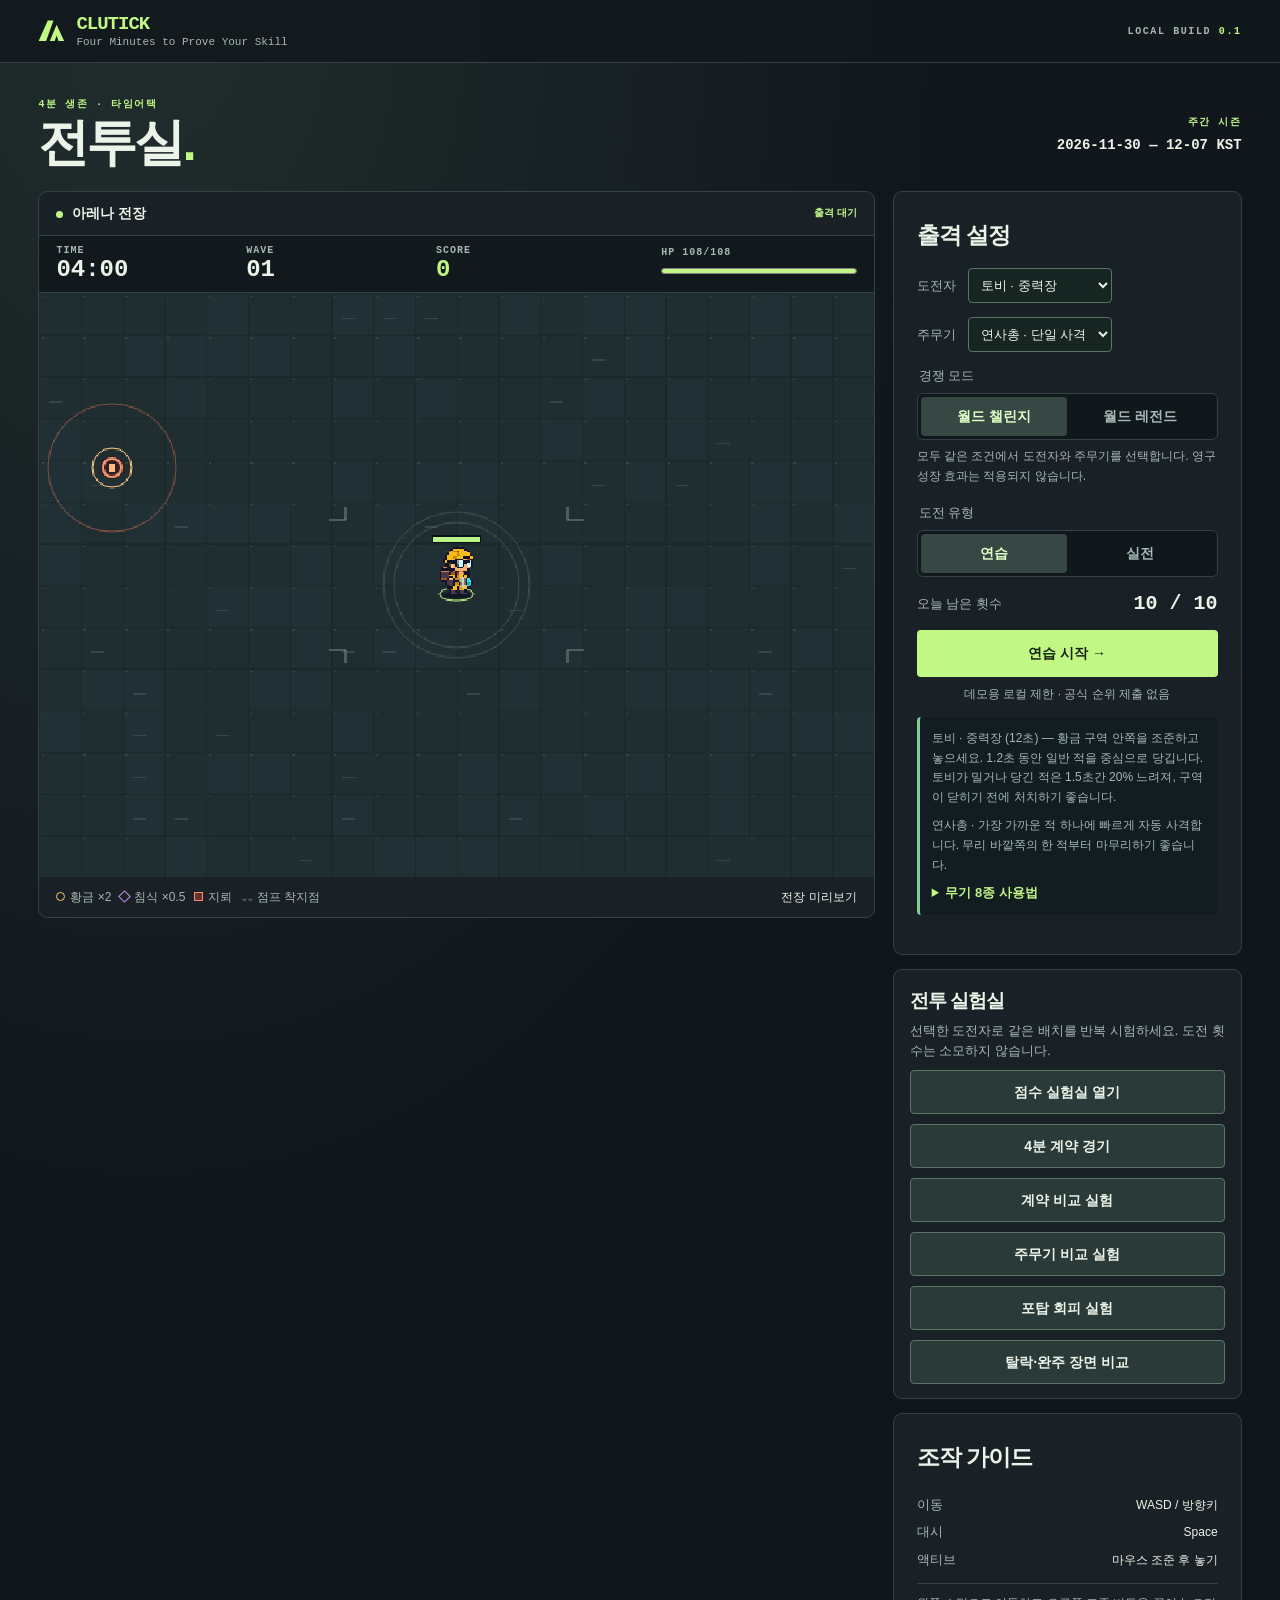
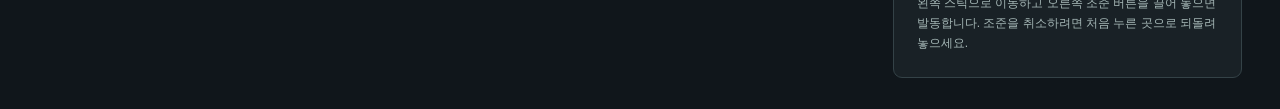
==== review/index.html @ 3dc58ab1 "Publish CLUTICK review build b42396f through TASK-051" ====
<!doctype html>
<html lang="ko">
<head>
  <meta charset="UTF-8"><meta name="viewport" content="width=device-width,initial-scale=1,viewport-fit=cover">
  <meta name="theme-color" content="#10161b"><title>CLUTICK · Four Minutes to Prove Your Skill</title>
  <script type="module">var vi=Object.defineProperty;var ci=(W,b,V)=>b in W?vi(W,b,{enumerable:!0,configurable:!0,writable:!0,value:V}):W[b]=V;var ht=(W,b,V)=>ci(W,typeof b!="symbol"?b+"":b,V);(function(){const b=document.createElement("link").relList;if(b&&b.supports&&b.supports("modulepreload"))return;for(const Q of document.querySelectorAll('link[rel="modulepreload"]'))K(Q);new MutationObserver(Q=>{for(const $ of Q)if($.type==="childList")for(const p of $.addedNodes)p.tagName==="LINK"&&p.rel==="modulepreload"&&K(p)}).observe(document,{childList:!0,subtree:!0});function V(Q){const $={};return Q.integrity&&($.integrity=Q.integrity),Q.referrerPolicy&&($.referrerPolicy=Q.referrerPolicy),Q.crossOrigin==="use-credentials"?$.credentials="include":Q.crossOrigin==="anonymous"?$.credentials="omit":$.credentials="same-origin",$}function K(Q){if(Q.ep)return;Q.ep=!0;const $=V(Q);fetch(Q.href,$)}})();const bt={seconds:240,practice:10,ranked:5,seasonDays:7,upgradeChoices:3},le={attemptScope:"per_mode",utcOffsetHours:9,seasonWeekday:1},Z={hz:30,width:640,height:448,margin:36,gateInset:14,arena:{width:1280,height:896,density:3,speedScale:2,artScale:1.5,normalHp:{chaser:108,shooter:96},hpPerWave:.12,hopCycle:30,hopTravel:18,chargeCycle:54,chargeTravel:18,jumpHeight:11,zoneOpeningMax:12,zoneRestMin:5,zoneRestMax:16,zoneDurationSpread:4},touchAim:{armCancelFraction:.35,returnFraction:.14},contractLab:{frostShootersPerWave:1,midOfferTick:343,arenaOfferSeconds:[45,135],seconds:30,gold:{target:2,reward:180},clear:{target:1,reward:100},firstWave:[{dx:-78,dy:-12},{dx:-80,dy:16}]},player:{hp:108,speed:95,radius:7,hurtGrace:.55},dash:{speed:310,duration:.25,invulnerable:.17,cooldown:5},gun:{damage:16,range:145,interval:.55,beamTime:.1},spear:{damage:16,range:145,interval:.95,halfWidth:4,beamTime:.16,labelAfterBeam:.55},blast:{damage:12,range:145,interval:1.2,radius:42,beamTime:.22},arc:{damage:14,range:145,interval:1,jumpRange:48,maxTargets:3,jumpFraction:.5,beamTime:.25},timedBomb:{damage:32,range:145,radius:32,fuse:1.6,interval:3,beamTime:.3},blade:{orbit:25,radius:4,period:1.2,damage:8},gravityRound:{range:145,radius:80,pull:28,interval:4,trace:.45},shockwave:{radius:88,push:28,interval:4,trace:.35},afterimage:{duration:3,bonusDamage:8},gravity:{range:135,radius:72,pullPerSecond:72,duration:1.2,cooldown:12,slowFraction:.2,slowDuration:1.5,bossResistance:.85},lu:{focusDuration:6,graze:8,distance:96,travel:.2,halfWidth:10,delay:.2,repeatDelay:.2,damage:18,cooldown:12,flash:.13},bram:{threshold:.35,reduction:.15,shield:16,duration:2,cooldown:15,range:112,halfWidth:16,push:42,trace:.3,slowFraction:.35},ria:{range:155,speed:220,boltRadius:4,impactRadius:16,damage:12,cooldown:10,reactionWindow:2,reactionCooldown:3,reactionDamage:10,reactionRadius:36,frostDuration:2,frostSlow:.4,flash:.35,burnTicks:3,burnInterval:.5,burnDamage:3,chainRange:65,chainFraction:.5},lab:{seed:"tobi-lab-01",playerOffsetX:38,bossMineTrial:{bossOffsetX:-68,lineTargetX:-35,sideTarget:{x:15,y:27},openingShotDelay:1.6},erosionTrial:{shooterOffsetX:49},bombTrial:{chaserOffsets:[70,120]},weaknessTrial:{targetDistance:60,openingShotDelay:1},blastTrial:{firstWave:[{dx:-41,dy:-36},{dx:-41,dy:36}],openingShotDelay:.6},creditDemo:{playerOffsetX:175,firstShooterOffsetX:20},weaponLine:[{dx:44,dy:0},{dx:80,dy:0},{dx:116,dy:0},{dx:80,dy:30}],turretDistance:98,turretHp:160,dashCueDistance:58,fanAngleDegrees:22.5,firstWave:[{dx:-46,dy:-12},{dx:-42,dy:16}]},wave:{interval:18,clearDelay:2,minimum:8,warning:2.5,initialCount:4,extraEvery:2,maxPerWave:12,shooterChance:.3},enemies:{chaser:{hp:32,speed:27,radius:8,score:100,xp:1,damage:8},shooter:{hp:24,speed:20,radius:8,score:120,xp:1,damage:7},boss:{hp:480,speed:15,radius:14,score:0,xp:3,damage:13}},shooter:{range:119,interval:3.2,warning:.6,speed:85},boss:{spawn:150,range:125,interval:4,warning:.8,speed:110,confusion:1.2,immunity:4,friendlyDamage:44},shot:{radius:4,lifetime:8},zone:{goldX:184,goldY:174,erosionX:463,erosionY:275,radius:63,warning:3,duration:12,cycle:22},mine:{x:188,y:179,trigger:15,radius:49,fuse:.75,rearm:13,enemyDamage:65,playerDamage:19,contributionWindow:5,lureDistance:55},xp:{initial:3,growth:2},upgrades:{power:5,blastRadius:12,speed:9,gravity:12,echo:4,shield:4,bolt:3,vitality:24},score:{gold:2,erosion:.5,normal:1,bossSource:.5,idleMine:0,weaknessThreshold:.5,weaknessBonus:.25,trapBonus:.2,comboWindow:2,comboStep:.05,comboCap:1.5,cap:3,dodge:15,maxDodges:6,boss:500,finish:250}},rt=W=>Math.round(W*Z.hz),ce=864e5,pe=W=>new Date(W).toISOString().slice(0,10);function ae(W){const b=W+le.utcOffsetHours*ce/24,V=new Date(b).getUTCDay(),K=b-(V-le.seasonWeekday+7)%7*ce;return{day:pe(b),season:pe(K),nextSeason:pe(K+bt.seasonDays*ce)}}function Qe(W,b,V,K,Q=le.attemptScope){const $=Je(V,K,Q);return Math.max(0,bt[K]-(W.day===b?W.used[$]??0:0))}function Je(W,b,V){return(V==="shared"?"shared":W)+"/"+b}function pi(W,b,V,K,Q=le.attemptScope){if(!Qe(W,b,V,K,Q))return null;const $=W.day===b?{...W.used}:{},p=Je(V,K,Q);return $[p]=($[p]??0)+1,{day:b,used:$}}function Te(W,b){const V=rt(Z.blade.period),K=b%V*2*Math.PI/V;return{x:W.x+Math.cos(K)*Z.blade.orbit,y:W.y+Math.sin(K)*Z.blade.orbit}}const St=(W,b)=>Math.hypot(W.x-b.x,W.y-b.y),It=(W,b,V)=>Math.max(b,Math.min(V,W));function Yt(W,b,V=1){const K=Math.hypot(W,b),Q=K>V?V/K:1;return{x:W*Q,y:b*Q}}function ue(W,b,V=Z.gravity.range,K=Z){const Q=Yt(b.x-W.x,b.y-W.y,V);return{x:It(W.x+Q.x,0,K.width),y:It(W.y+Q.y,0,K.height)}}function je(W,b,V,K=Z){return Oe(W,b,V,Z.bram.range,0,K)}function $e(W,b,V,K=Z){return Oe(W,b,V,Z.lu.distance,Z.margin,K).to}function Oe(W,b,V,K,Q,$=Z){const p=b.x-W.x,S=b.y-W.y,t=Math.hypot(p,S),d=t?{x:p/t,y:S/t}:V,c=(r,n,e)=>n===0?1/0:((n>0?e-Q:Q)-r)/n,a=Math.min(K,c(W.x,d.x,$.width),c(W.y,d.y,$.height));return{from:{x:W.x,y:W.y},to:{x:W.x+d.x*a,y:W.y+d.y*a},dir:d}}function ee(W,b,V){const K=V.x-b.x,Q=V.y-b.y,$=K*K+Q*Q,p=$?It(((W.x-b.x)*K+(W.y-b.y)*Q)/$,0,1):0;return Math.hypot(W.x-b.x-p*K,W.y-b.y-p*Q)}function de(W,b){let V=2166136261;for(const K of W+"|"+b)V=Math.imul(V^K.charCodeAt(0),16777619);return()=>{V=V+1831565813|0;let K=Math.imul(V^V>>>15,1|V);return K=K+Math.imul(K^K>>>7,61|K)^K,((K^K>>>14)>>>0)/4294967296}}function be(W,b,V=!0){const K=V?Z.arena:Z,Q=de(W,"wave/"+b),$=Math.min(Z.wave.maxPerWave,Z.wave.initialCount+Math.floor((b-1)/Z.wave.extraEvery));return Array.from({length:$*(V?Z.arena.density:1)},(p,S)=>{const t=Math.floor(Q()*4),d=Q(),c=t<2?Z.gateInset+d*(K.width-2*Z.gateInset):t===2?Z.gateInset:K.width-Z.gateInset,a=t>=2?Z.gateInset+d*(K.height-2*Z.gateInset):t===0?Z.gateInset:K.height-Z.gateInset,r=S===0&&b===1||Q()<Z.wave.shooterChance?"shooter":"chaser";return{x:c,y:a,kind:r}})}const Xe={gold:{x:Z.zone.goldX,y:Z.zone.goldY},erosion:{x:Z.zone.erosionX,y:Z.zone.erosionY}},ne=["gold","erosion"];function Ve(W,b){const V=de(W,"zone/"+b),K=(p,S)=>p+Math.floor(V()*(S-p+1));let Q=rt(K(0,Z.arena.zoneOpeningMax));const $=[];for(;Q<=rt(bt.seconds+Z.contractLab.seconds);){const p=Q+rt(Z.zone.warning),S=p+rt(Z.zone.duration+K(-Z.arena.zoneDurationSpread,Z.arena.zoneDurationSpread));$.push({warning:Q,start:p,end:S}),Q=S+rt(K(Z.arena.zoneRestMin,Z.arena.zoneRestMax))}return $}function ke(W,b){if(b){const $=b.find(p=>p.end>W);return!$||W<$.warning?{phase:"idle",until:($==null?void 0:$.warning)??1/0}:W<$.start?{phase:"warning",until:$.start}:{phase:"active",until:$.end}}const V=mi(W),K=rt(Z.zone.cycle),Q=V==="active"?rt(Z.zone.warning+Z.zone.duration):V==="warning"?rt(Z.zone.warning):K;return{phase:V,until:W-W%K+Q}}function mi(W){const b=W%rt(Z.zone.cycle);return b<rt(Z.zone.warning)?"warning":b<rt(Z.zone.warning+Z.zone.duration)?"active":"idle"}function gi(W,b,V){let K=0;for(let Q=1;Q<=b;Q++)ke(W+Q,V).phase==="active"&&K++;return K}const xi=["power","speed","gravity","vitality"];function yi(W,b,V){const K=de(W,"level/"+b),Q=[...xi];return Array.from({length:V},()=>Q.splice(Math.floor(K()*Q.length),1)[0])}function qe(W,b,V){const K=St(W,b),Q=K?(b.x-W.x)/K:0,$=K?(b.y-W.y)/K:0;let p,S=K;for(const t of V){if(t.hp<=0)continue;const d=t.x-W.x,c=t.y-W.y,a=Z.enemies[t.kind].radius+Z.ria.boltRadius,r=d*Q+c*$,n=d*d+c*c,e=a*a-n+r*r;if(n>a*a&&(r<0||e<0))continue;const s=n<=a*a?0:r-Math.sqrt(e);s<0||s>S||p&&s===S||(S=s,p=t)}return{at:{x:W.x+Q*S,y:W.y+$*S},enemy:p}}class Ti{constructor(){ht(this,"power",Z.ria.damage);ht(this,"lastCast",null);ht(this,"bolt",null);ht(this,"impact",null);ht(this,"resonance",null);ht(this,"chain",null);ht(this,"reactions",0)}cast(b,V){const K=ue(V.player,b,Z.ria.range,V.world);this.lastCast={tick:V.tick,horizontal:Math.sign(K.x-V.player.x)},this.bolt={pos:{x:V.player.x,y:V.player.y},goal:K},V.player.skillReady=V.tick+rt(Z.ria.cooldown)}direct(b,V,K,Q,$=K==="neutral"?"weapon":"bolt",p){if(b.hp<=0)return;const S=b.directAt??(b.directAt={}),t=Q.tick>=(b.reactionReady??0)&&Object.entries(S).some(([d,c])=>d!==K&&Q.tick-c<=rt(Z.ria.reactionWindow));if(S[K]=Q.tick,Q.elementalDamage(b,V,$,K,p),!!t){b.reactionReady=Q.tick+rt(Z.ria.reactionCooldown),this.reactions++,this.resonance={at:{x:b.x,y:b.y},until:Q.tick+rt(Z.ria.flash)};for(const d of Q.enemies)St(d,b)<=Z.ria.reactionRadius&&Q.elementalDamage(d,Z.ria.reactionDamage,"resonance",K)}}step(b){for(const r of b.enemies)!r.burn||r.hp<=0||b.tick<r.burn.next||(b.elementalDamage(r,Z.ria.burnDamage,"burn","fire"),r.burn.next+=rt(Z.ria.burnInterval),--r.burn.remaining===0&&delete r.burn);if(!this.bolt)return;const{pos:V,goal:K}=this.bolt,Q=Z.ria.speed/Z.hz,$=St(V,K)<=Q,p=Yt(K.x-V.x,K.y-V.y,Q),S=$?K:{x:V.x+p.x,y:V.y+p.y},{at:t,enemy:d}=qe(V,S,b.enemies);if(!d&&!$){this.bolt.pos=S;return}this.bolt=null,this.impact={at:t,until:b.tick+rt(Z.ria.flash),chained:!1};let c=d,a=1/0;if(!c)for(const r of b.enemies){const n=St(t,r);r.hp>0&&n<=Z.ria.impactRadius&&n<a&&(c=r,a=n)}if(c&&(this.impact.targetId=c.id,this.direct(c,this.power,b.affinity,b),b.affinity==="frost"&&(c.chillUntil=b.tick+rt(Z.ria.frostDuration)),b.affinity==="fire"&&c.hp>0&&(c.burn={next:b.tick+rt(Z.ria.burnInterval),remaining:Z.ria.burnTicks}),b.affinity==="lightning")){let r,n=1/0;for(const e of b.enemies){const s=St(c,e);e!==c&&e.hp>0&&s<=Z.ria.chainRange&&s<n&&(r=e,n=s)}r&&(this.impact.chained=!0,this.chain={from:{x:c.x,y:c.y},to:{x:r.x,y:r.y},until:b.tick+rt(Z.ria.flash)},b.elementalDamage(r,this.power*Z.ria.chainFraction,"chain","lightning"))}}}function _e(W){if(!W.aim)return[];if(!W.fanShot)return[W.aim];const b=Z.lab.fanAngleDegrees*Math.PI/180,V=Math.cos(b),K=Math.sin(b),{x:Q,y:$}=W.aim;return[W.aim,{x:Q*V-$*K,y:Q*K+$*V},{x:Q*V+$*K,y:$*V-Q*K}]}function Si(W,b){const V=b<W.slowUntil?Z.gravity.slowFraction:0,K=b<(W.chillUntil??0)?Z.ria.frostSlow:0;return 1-Math.max(V,K)}function De(W){return W!=="none"&&W!=="expired"}function Ci(W){const b=W.damage.filter(K=>K.source==="blade"),V=W.events.filter(K=>K.kind==="kill"&&K.source==="blade");return{hits:b.length,damage:b.reduce((K,Q)=>K+Q.amount,0),kills:V.length,points:V.reduce((K,Q)=>K+Q.points,0)}}function ti(W){const b=W.damage.find(Q=>Q.source==="weapon"),V=b?W.damage.filter(Q=>Q.tick===b.tick&&Q.source==="weapon").length:0,K=W.events.filter(Q=>Q.kind==="kill");return{hits:V,weaponKills:K.filter(Q=>Q.source==="weapon").length,mineKills:K.filter(Q=>Q.source==="mine").length,score:W.score}}function ei(W){const b=new Map;for(const K of W.damage)K.source==="weapon"&&b.set(K.tick,(b.get(K.tick)??0)+1);const V=W.events.filter(K=>K.kind==="kill"&&K.source==="weapon");return{attacks:b.size,multiHits:[...b.values()].filter(K=>K>=2).length,kills:V.length,points:V.reduce((K,Q)=>K+Q.points,0)}}function Ei(W){const b={first:{kills:0,points:0},jump:{kills:0,points:0}};for(const V of W){if(V.kind!=="kill"||V.source!=="weapon"||!V.arcStrike)continue;const K=b[V.arcStrike];K.kills++,K.points+=V.points}return b}function Ai(W){const b=W.timedBomb,V=(b==null?void 0:b.number)??0,K=b&&!b.impacts?1:0,Q=V-K,{attacks:$,kills:p,points:S}=V?ei(W):{attacks:0,kills:0,points:0};return{placed:V,exploded:Q,pending:K,hit:$,missed:Q-$,kills:p,points:S}}function Se(W,b){return Math.min(Z.score.cap,W*b)}function Ce(W,b,V){return Math.floor(W*b*V)}function Pi(W){let b=0,V=0,K=0;for(const Q of W)Q.kind!=="kill"||!Q.weakness||(b++,Q.weaknessBonus&&(V++,Q.weaknessPoints!==void 0?K+=Q.weaknessPoints:Q.base!==void 0&&Q.sourceFactor!==void 0&&Q.zone&&Q.combo!==void 0&&(K+=Q.points-Ce(Q.base,Q.sourceFactor,Se(Z.score[Q.zone]+(Q.trapBonus??0),Q.combo)))));return{tagged:b,qualified:V,points:K}}function ii(W){const b={gold:{kills:0,points:0},normal:{kills:0,points:0},erosion:{kills:0,points:0},unknown:{kills:0,points:0}};for(const V of W){if(V.kind!=="kill")continue;const K=b[V.zone??"unknown"];K.kills++,K.points+=V.points}return b}function Be(W){const b={kills:0,points:0},V={kills:0,points:0};for(const K of W){if(K.kind!=="kill"||K.source!=="mine")continue;const $=(K.mineCredit===void 0?(K.trapBonus??0)>0:De(K.mineCredit))?b:V;$.kills++,$.points+=K.points}return{credited:b,uncredited:V,points:b.points+V.points}}class te{constructor(b,V="arena",K="tobi",Q="frost",$="gun",p="none",S="none"){ht(this,"tick",0);ht(this,"phase","playing");ht(this,"contracts",[]);ht(this,"player",{x:Z.width/2,y:Z.height/2,hp:Z.player.hp,maxHp:Z.player.hp,speed:Z.player.speed,power:Z.gun.damage,pullSpeed:Z.gravity.pullPerSecond,xp:0,level:1,facing:{x:0,y:-1},dashDir:{x:0,y:-1},dashUntil:0,invulnerableUntil:0,dashReady:0,skillReady:0,gunReady:0,hurtUntil:0,confusedUntil:0,immuneUntil:0,rootedUntil:0,slowedUntil:0,silencedUntil:0,shield:0,shieldUntil:0});ht(this,"enemies",[]);ht(this,"shots",[]);ht(this,"events",[]);ht(this,"damage",[]);ht(this,"focusUntil",0);ht(this,"precisionDash",-1);ht(this,"afterimageUntil",0);ht(this,"afterimageShots",0);ht(this,"afterimageHits",0);ht(this,"afterimageBonusDamage",0);ht(this,"echoDamage",Z.lu.damage);ht(this,"echo",null);ht(this,"skillEvents",[]);ht(this,"score",0);ht(this,"wave",0);ht(this,"lastSpawn",0);ht(this,"nextWave",0);ht(this,"nextPlan");ht(this,"mine",{x:Z.mine.x,y:Z.mine.y,phase:"armed",at:0,triggeredBy:null});ht(this,"offered",[]);ht(this,"upgradeHistory",[]);ht(this,"beam",null);ht(this,"bladeSweep",null);ht(this,"timedBomb");ht(this,"bladeHits",0);ht(this,"shockwave");ht(this,"gravityRound");ht(this,"pulse",null);ht(this,"shieldCapacity",Z.bram.shield);ht(this,"barrier",null);ht(this,"magic",new Ti);ht(this,"serial",0);ht(this,"lastKill",-1/0);ht(this,"chain",0);ht(this,"dodgeAwards",0);ht(this,"zoneSchedule");ht(this,"lastDodge",-1);if(this.seed=b,this.room=V,this.hero=K,this.affinity=Q,this.weapon=$,this.secondary=p,this.trait=S,this.player.power=Z[$].damage,this.hasArenaLayout&&(this.player.x=this.world.width/2,this.player.y=this.world.height/2,this.mine.x=Z.mine.x*this.world.width/Z.width,this.mine.y=Z.mine.y*this.world.height/Z.height),this.zoneSchedule=this.hasArenaLayout?{gold:Ve(b,"gold"),erosion:Ve(b,"erosion")}:void 0,this.nextPlan=be(b,1,this.hasArenaLayout),!this.hasArenaLayout){this.player.x=this.mine.x+Z.lab.playerOffsetX,this.player.y=this.mine.y,this.player.facing={x:1,y:0},V==="contract"&&(this.phase="contract");const t=V==="blast-lab"?Z.lab.blastTrial.firstWave:this.isContractLab?Z.contractLab.firstWave:Z.lab.firstWave;if(V==="blast-lab"&&(this.player.gunReady=rt(Z.lab.blastTrial.openingShotDelay)),this.nextPlan=t.map(({dx:d,dy:c})=>({x:this.mine.x+d,y:this.mine.y+c,kind:"shooter"})),(this.isVolley||V==="inversion")&&(this.nextPlan=[{x:this.player.x+Z.lab.turretDistance,y:this.player.y,kind:V==="inversion"?"boss":"shooter"}]),V==="line"&&(this.nextPlan=Z.lab.weaponLine.map(({dx:d,dy:c})=>({x:this.player.x+d,y:this.player.y+c,kind:"shooter"}))),V==="weakness"&&(this.player.x=Z.width/2,this.player.y=Z.height/2,this.nextPlan=[{x:this.player.x-Z.lab.weaknessTrial.targetDistance,y:this.player.y,kind:"shooter"}],this.player.gunReady=rt(Z.lab.weaknessTrial.openingShotDelay)),V==="erosion-lab"&&(this.player.x=Z.zone.erosionX,this.player.y=Z.zone.erosionY,this.nextPlan=[{x:this.player.x+Z.lab.erosionTrial.shooterOffsetX,y:this.player.y,kind:"shooter"}]),V==="bomb-lab"&&(this.player.x=Z.width/2,this.player.y=Z.height/2,this.nextPlan=Z.lab.bombTrial.chaserOffsets.map(d=>({x:this.player.x+d,y:this.player.y,kind:"chaser"}))),V==="credit"&&(this.player.x=this.mine.x+Z.lab.creditDemo.playerOffsetX,this.nextPlan=[Z.lab.creditDemo.firstShooterOffsetX,0].map(d=>({x:this.mine.x+d,y:this.mine.y,kind:"shooter"}))),V==="boss-mine"){const d=Z.lab.bossMineTrial;this.nextPlan=[{kind:"boss",x:this.mine.x+d.bossOffsetX,y:this.mine.y},{kind:"shooter",x:this.mine.x+d.lineTargetX,y:this.mine.y},{kind:"shooter",x:this.mine.x+d.sideTarget.x,y:this.mine.y+d.sideTarget.y}],this.player.gunReady=rt(d.openingShotDelay)}}this.spawnWave(),this.singleWaveTrial&&(this.nextWave=1/0,this.nextPlan=[]),this.isVolley&&(V==="fan-volley"&&(this.enemies[0].fanShot=!0),this.enemies[0].maxHp=this.enemies[0].hp=Z.lab.turretHp,this.enemies[0].nextAttack=1),(V==="inversion"||V==="boss-mine")&&(this.enemies[0].nextAttack=1)}get contract(){return this.contracts.at(-1)??null}get firstBlastUpgrade(){const b=this.upgradeHistory[0];if(this.room==="contract-arena"&&this.weapon==="blast"&&(b==null?void 0:b.level)===2)return{card:b.card,tick:b.tick}}get blastRadius(){var b;return Z.blast.radius+(((b=this.firstBlastUpgrade)==null?void 0:b.card)==="blastRadius"?Z.upgrades.blastRadius:0)}get firstBlastLevel(){return this.room==="contract-arena"&&this.weapon==="blast"&&this.player.level===2}get hasArenaLayout(){return this.room==="arena"||this.room==="contract-arena"}get isVolley(){return this.room==="volley"||this.room==="fan-volley"}get waveWarningTicks(){const b=this.nextWave-this.tick;return(this.phase==="playing"||this.phase==="choice"||this.phase==="contract")&&this.nextPlan.length&&this.nextWave<=rt(bt.seconds)&&b>0&&b<=rt(Z.wave.warning)?b:0}get world(){return this.hasArenaLayout?Z.arena:Z}zoneCenter(b){return{x:Xe[b].x*this.world.width/Z.width,y:Xe[b].y*this.world.height/Z.height}}zoneState(b){var V;return ke(this.zoneTick,(V=this.zoneSchedule)==null?void 0:V[b])}zoneAt(b){for(const V of ne)if(this.zoneState(V).phase==="active"&&St(b,this.zoneCenter(V))<=Z.zone.radius)return V;return"normal"}get singleWaveTrial(){return this.room==="weakness"||this.room==="blast-lab"||this.room==="erosion-lab"||this.room==="bomb-lab"||this.room==="boss-mine"}get isContractLab(){return this.room==="contract"||this.room==="timed-contract"||this.room==="contract-arena"}get nextContractTick(){if(this.room==="timed-contract"&&!this.contract)return Z.contractLab.midOfferTick;if(this.room==="contract-arena"){const b=Z.contractLab.arenaOfferSeconds[this.contracts.length];if(b!==void 0)return rt(b)}return null}contractAward(b){return this.events.find(V=>V.kind==="contract"&&V.contractRound===b)}get zoneTick(){return this.tick+(this.hasArenaLayout?0:rt(Z.zone.warning))}get xpNeeded(){return Z.xp.initial+(this.player.level-1)*Z.xp.growth}addEnemy(b,V,K){const Q=this.hasArenaLayout,$=Q&&b!=="boss"?Z.arena.normalHp[b]:Z.enemies[b].hp,p=Math.ceil($*(Q?1+(this.wave-1)*Z.arena.hpPerWave:1)),S=++this.serial;this.enemies.push({x:V.x,y:V.y,id:S,kind:b,hp:p,maxHp:p,...Q&&b==="chaser"?{gait:S%2?"hop":"charge"}:{},...K?{weakness:{element:K,matched:0,total:0}}:{},nextAttack:this.tick+rt(b==="boss"?Z.boss.interval:Z.shooter.interval),aim:null,fireAt:0,slowUntil:0})}spawnWave(){this.wave++;let b=this.room==="contract-arena"?Z.contractLab.frostShootersPerWave:this.room==="weakness"?1:0;for(const V of this.nextPlan){const K=V.kind==="shooter"&&b>0;this.addEnemy(V.kind,V,K?"frost":void 0),K&&b--}this.nextPlan=be(this.seed,this.wave+1,this.hasArenaLayout),this.lastSpawn=this.tick,this.nextWave=this.tick+rt(Z.wave.interval)}award(b,V,K,Q={}){this.events.push({tick:this.tick,kind:b,points:V,x:K.x,y:K.y,...Q}),this.score+=V}damageEnemy(b,V,K,Q,$="neutral",p){var f;if(b.hp<=0)return;const S=Math.min(b.hp,V),t=p?{arcStrike:p}:{};this.damage.push({tick:this.tick,target:b.id,actor:Q,source:K,element:$,amount:S,...t});const d=b.weakness;if(d&&(d.total+=S,Q==="player"&&$===d.element&&(d.matched+=S)),b.hp=Math.max(0,b.hp-V),Q==="player"&&(b.contribution={tick:this.tick,action:K==="weapon"?"weapon":"attack"}),b.hp>0)return;this.player.xp+=Z.enemies[b.kind].xp;const c=this.zoneAt(b);if(b.kind==="boss"){this.award("boss",Z.score.boss,b,{source:K,enemyId:b.id,zone:c,...t});return}const a=b.contribution?this.tick-b.contribution.tick<=rt(Z.mine.contributionWindow)?b.contribution.action:"expired":"none",r=De(a),n=K==="boss"?Z.score.bossSource:K==="mine"&&!r?Z.score.idleMine:1,e=K==="mine"&&r?Z.score.trapBonus:0;n>0&&(this.chain=this.tick-this.lastKill<=rt(Z.score.comboWindow)?this.chain+1:0,this.lastKill=this.tick);const s=Math.min(Z.score.comboCap,1+this.chain*Z.score.comboStep),o=Z.enemies[b.kind].score,i=d&&d.matched>=d.total*Z.score.weaknessThreshold?Z.score.weaknessBonus:0,h=Z.score[c]+e,l=Se(h+i,s),u=Ce(o,n,l);this.award("kill",u,b,{source:K,enemyId:b.id,zone:c,...t,base:o,sourceFactor:n,combo:s,appliedMultiplier:l,trapBonus:e,weaknessDamage:(d==null?void 0:d.matched)??0,...d?{weakness:d.element,totalDamage:d.total,weaknessBonus:i,weaknessPoints:i?u-Ce(o,n,Se(h,s)):0}:{},...K==="mine"?{mineCredit:a}:{},...K==="mine"&&this.mine.triggeredBy?{mineTrigger:this.mine.triggeredBy}:{},...K==="mine"&&(a==="pull"||a==="push")&&((f=b.contribution)!=null&&f.tool)?{mineCreditTool:b.contribution.tool}:{}})}precisionDodge(){this.tick>=this.player.invulnerableUntil||this.precisionDash===this.player.dashReady||(this.precisionDash=this.player.dashReady,this.trait==="afterimage"&&this.weapon==="spear"&&(this.afterimageUntil=this.tick+rt(Z.afterimage.duration)),!(this.hero!=="lu"||this.focusUntil>this.tick)&&(this.focusUntil=this.tick+rt(Z.lu.focusDuration),this.skillEvents.push({tick:this.tick,kind:"focus"})))}castBarrier(b){const V=this.player,K=je(V,b,V.facing,this.world),Q={x:K.dir.x*Z.bram.push,y:K.dir.y*Z.bram.push};let $=0,p="";for(const S of this.enemies)S.hp<=0||S.kind==="boss"||ee(S,K.from,K.to)>Z.bram.halfWidth+Z.enemies[S.kind].radius||this.displaceEnemy(S,Q,"push")&&$++;for(const[S,t]of[["rootedUntil","이동 불가"],["confusedUntil","방향 반전"],["slowedUntil","둔화"]])if(!(V[S]<=this.tick)){V[S]=0,p=t;break}V.shield=this.shieldCapacity,V.shieldUntil=this.tick+rt(Z.bram.duration),V.skillReady=this.tick+rt(Z.bram.cooldown),this.barrier={...K,pushed:$,cleanse:p,until:this.tick+rt(Z.bram.trace)}}hurt(b,V,K,Q=!1){const $=this.player;if(this.tick<$.invulnerableUntil){V==="contact"&&this.precisionDodge(),this.dodgeAwards<Z.score.maxDodges&&this.lastDodge!==$.dashReady&&(this.award("dodge",Z.score.dodge,$),this.lastDodge=$.dashReady,this.dodgeAwards++);return}if(this.tick<$.hurtUntil)return;this.hero==="bram"&&$.hp<=$.maxHp*Z.bram.threshold&&(b*=1-Z.bram.reduction);const p=Math.min($.shield,b);$.shield-=p,b-=p,this.damage.push({tick:this.tick,target:"player",actor:K,source:V,element:"neutral",amount:Math.min($.hp,b),...p?{absorbed:p}:{}}),$.hp=Math.max(0,$.hp-b),$.hurtUntil=this.tick+rt(Z.player.hurtGrace),Q&&this.tick>=$.immuneUntil&&($.confusedUntil=this.tick+rt(Z.boss.confusion),$.immuneUntil=$.confusedUntil+rt(Z.boss.immunity))}startRush(b){const V=this.player,K={x:V.x,y:V.y},Q=$e(V,b,V.facing,this.world),$=St(K,Q);if(!$)return;const p=this.tick+rt(Z.lu.travel)-1,S=p+rt(Z.lu.delay),t=[S];this.focusUntil>this.tick&&(this.focusUntil=0,this.skillEvents.push({tick:this.tick,kind:"spent"}),t.push(S+rt(Z.lu.repeatDelay))),this.echo={from:K,to:Q,start:this.tick,arrival:p,strikes:t,resolved:0},V.skillReady=this.tick+rt(Z.lu.cooldown),V.dashUntil=this.tick,V.invulnerableUntil=this.tick,V.facing={x:(Q.x-K.x)/$,y:(Q.y-K.y)/$}}move(b){var t,d;const V=this.player;if(this.tick<V.rootedUntil)return;if(this.echo&&this.tick<=this.echo.arrival){const{from:c,to:a,start:r,arrival:n}=this.echo,e=(this.tick-r+1)/(n-r+1);V.x=c.x+(a.x-c.x)*e,V.y=c.y+(a.y-c.y)*e;return}const K=this.tick<V.confusedUntil?-1:1,Q=Yt(K*(((t=b.move)==null?void 0:t.x)??0),K*(((d=b.move)==null?void 0:d.y)??0));(Q.x||Q.y)&&(V.facing=Yt(Q.x/Math.hypot(Q.x,Q.y),Q.y/Math.hypot(Q.x,Q.y))),b.dash&&this.tick>=V.dashReady&&(V.dashDir={...V.facing},V.dashUntil=this.tick+rt(Z.dash.duration),V.invulnerableUntil=this.tick+rt(Z.dash.invulnerable),V.dashReady=this.tick+rt(Z.dash.cooldown));const $=this.tick<V.dashUntil,p=$?V.dashDir:Q,S=($?Z.dash.speed:V.speed)*(this.tick<V.slowedUntil?1-Z.bram.slowFraction:1)/Z.hz;V.x=It(V.x+p.x*S,Z.margin,this.world.width-Z.margin),V.y=It(V.y+p.y*S,Z.margin,this.world.height-Z.margin)}displaceEnemy(b,V,K,Q){const $=Z.enemies[b.kind].radius,p=It(b.x+V.x,$,this.world.width-$),S=It(b.y+V.y,$,this.world.height-$);return p===b.x&&S===b.y?!1:(b.x=p,b.y=S,b.contribution={tick:this.tick,action:K,...Q?{tool:Q}:{}},this.hero==="tobi"&&b.kind!=="boss"&&(b.slowUntil=this.tick+rt(Z.gravity.slowDuration)),!0)}fireShockwave(){var d,c;if(this.shockwave&&this.tick<this.shockwave.ready)return;const{radius:b,push:V,interval:K,trace:Q}=Z.shockwave,$=this.enemies.filter(a=>a.hp>0&&a.kind!=="boss"&&St(a,this.player)<=b);if(!$.length)return;const p={x:this.player.x,y:this.player.y},S=[];for(const a of $){const r={x:a.x,y:a.y},n=St(a,p),e=n?{x:(a.x-p.x)/n,y:(a.y-p.y)/n}:this.player.facing;this.displaceEnemy(a,{x:e.x*V,y:e.y*V},"push","shockwave")&&S.push({from:r,to:{x:a.x,y:a.y}})}const t=S.filter(({from:a,to:r})=>this.zoneAt(a)==="erosion"&&this.zoneAt(r)!=="erosion");this.shockwave={center:p,paths:S,ready:this.tick+rt(K),until:this.tick+rt(Q),pushes:(((d=this.shockwave)==null?void 0:d.pushes)??0)+S.length,erosionExits:(((c=this.shockwave)==null?void 0:c.erosionExits)??0)+t.length}}pullEnemy(b,V,K,Q){const $=b.kind==="boss"?Z.gravity.bossResistance:0,p=Yt(V.x-b.x,V.y-b.y,K*(1-$));return this.displaceEnemy(b,p,"pull",Q)}nearestEnemy(b,V=this.player,K){let Q,$=b;for(const p of this.enemies){if(p.hp<=0||K!=null&&K.has(p.id))continue;const S=St(p,V);S<=b&&(!Q||S<$||S===$&&p.id<Q.id)&&($=S,Q=p)}return Q}fireGravityRound(){var $,p;if(this.gravityRound&&this.tick<this.gravityRound.ready)return;const b=Z.gravityRound,V=this.nearestEnemy(b.range);if(!V)return;const K={x:V.x,y:V.y},Q=[];for(const S of this.enemies){if(S.hp<=0||St(S,K)>b.radius)continue;const t={x:S.x,y:S.y};this.pullEnemy(S,K,b.pull,"gravityRound")&&Q.push({from:t,to:{x:S.x,y:S.y}})}this.gravityRound={center:K,paths:Q,until:this.tick+rt(b.trace),ready:this.tick+rt(b.interval),shots:((($=this.gravityRound)==null?void 0:$.shots)??0)+1,pulls:(((p=this.gravityRound)==null?void 0:p.pulls)??0)+Q.length}}fireArc(b){const V=Z.arc,K=new Set,Q=[];let $=b;for(;$&&Q.length<V.maxTargets;){const t=Q.length===0;K.add($.id),Q.push({x:$.x,y:$.y,id:$.id});const d=this.player.power*(t?1:V.jumpFraction);t&&this.hero==="ria"?this.magic.direct($,d,"lightning",this,"weapon","first"):this.damageEnemy($,d,"weapon","player","lightning",t?"first":"jump"),$=this.nearestEnemy(V.jumpRange,$,K)}const{x:p,y:S}=this.player;this.beam={from:{x:p,y:S},to:{x:b.x,y:b.y},until:this.tick+rt(V.beamTime),hits:Q.length,arc:Q}}detonateTimedBomb(){const b=this.timedBomb;if(!(!b||b.impacts||this.tick<b.at)){b.impacts=[];for(const V of this.enemies)V.hp<=0||St(V,b.center)>Z.timedBomb.radius||(b.impacts.push({x:V.x,y:V.y}),this.hero==="ria"?this.magic.direct(V,b.power,"neutral",this,"weapon"):this.damageEnemy(V,b.power,"weapon","player"))}}attack(b){var p;const V=this.player;if(this.hero==="tobi"&&b&&this.tick>=V.skillReady&&(V.skillReady=this.tick+rt(Z.gravity.cooldown),this.pulse={at:b,until:this.tick+rt(Z.gravity.duration)}),this.pulse&&this.tick<this.pulse.until){const S=this.pulse.at;for(const t of this.enemies)St(t,S)>Z.gravity.radius||this.pullEnemy(t,S,V.pullSpeed/Z.hz)}const K=this.echo;if(K&&this.tick===K.strikes[K.resolved]){let S=0;for(const t of this.enemies)t.hp<=0||ee(t,K.from,K.to)>Z.lu.halfWidth+Z.enemies[t.kind].radius||(this.damageEnemy(t,this.echoDamage,"echo","player"),S++);K.resolved++,this.skillEvents.push({tick:this.tick,kind:"strike",hits:S})}if(this.tick<V.gunReady||this.timedBomb&&!this.timedBomb.impacts)return;const Q=Z[this.weapon],$=this.nearestEnemy(Q.range);if($){if(V.gunReady=this.tick+rt(Q.interval),this.weapon==="timedBomb"){const n=(((p=this.timedBomb)==null?void 0:p.number)??0)+1;this.timedBomb={number:n,center:{x:$.x,y:$.y},at:this.tick+rt(Z.timedBomb.fuse),power:V.power};return}if(this.weapon==="arc"){this.fireArc($);return}const S=this.tick<this.afterimageUntil,t=V.power+(S?Z.afterimage.bonusDamage:0);S&&(this.afterimageUntil=0,this.afterimageShots++);const d=this.weapon==="spear"?Oe(V,$,V.facing,Q.range,0,this.world).to:{x:$.x,y:$.y},c=this.weapon==="blast"?{radius:this.blastRadius,impacts:[]}:void 0;let a=[$];c&&a.push(...this.enemies.filter(n=>n!==$&&n.hp>0&&St(n,d)<=c.radius+Z.enemies[n.kind].radius)),this.weapon==="spear"&&(a=this.enemies.filter(n=>n.hp>0&&ee(n,V,d)<=Z.spear.halfWidth+Z.enemies[n.kind].radius));let r=0;for(const n of a)n.hp<=0||(c&&c.impacts.push({x:n.x,y:n.y}),S&&(this.afterimageHits++,this.afterimageBonusDamage+=Math.min(n.hp,t)-Math.min(n.hp,V.power)),this.hero==="ria"?this.magic.direct(n,t,"neutral",this):this.damageEnemy(n,t,"weapon","player"),r++);this.beam={from:{x:V.x,y:V.y},to:d,until:this.tick+rt(Q.beamTime),hits:r,...S?{empowered:!0}:{},...c?{blast:c}:{}}}}elementalDamage(b,V,K,Q,$){this.damageEnemy(b,V,K,"player",Q,$)}rotateBlade(b){const V=Te(b,this.tick-1),K=Te(this.player,this.tick);this.bladeSweep={from:V,to:K};for(const Q of this.enemies)Q.hp<=0||this.tick<(Q.bladeReady??0)||ee(Q,V,K)>Z.blade.radius+Z.enemies[Q.kind].radius||(Q.bladeReady=this.tick+rt(Z.blade.period),this.bladeHits++,this.hero==="ria"?this.magic.direct(Q,Z.blade.damage,"neutral",this,"blade"):this.damageEnemy(Q,Z.blade.damage,"blade","player"))}chargeWarning(b){const{chargeCycle:V,chargeTravel:K}=Z.arena;if(b.gait!=="charge"||!b.stride||this.tick>=b.stride.start+V-K)return null;const Q=b.stride.start+V,$=[{x:b.x,y:b.y}];for(let p=Q-K;p<Q;p++)$.push(this.nextEnemyPosition(b,$[$.length-1],p));return $}hopLanding(b){if(b.gait!=="hop"||!b.stride||this.phase==="dead"||this.phase==="finished")return null;const V=b.stride.start+Z.arena.hopCycle;if(this.tick>=V-1)return null;let K={x:b.x,y:b.y};for(let Q=Math.max(this.tick+1,V-Z.arena.hopTravel);Q<V;Q++)K=this.nextEnemyPosition(b,K,Q);return K}nextEnemyPosition(b,V,K){const Q=Z.enemies[b.kind];let $=Q.speed*Si(b,K)*(this.hasArenaLayout?Z.arena.speedScale:1),p;if(b.gait&&b.stride){const S=b.gait==="hop"?Z.arena.hopCycle:Z.arena.chargeCycle,t=b.gait==="hop"?Z.arena.hopTravel:Z.arena.chargeTravel;$=K-b.stride.start<S-t?0:$*S/t,p={x:b.stride.dir.x*$/Z.hz,y:b.stride.dir.y*$/Z.hz}}else p=Yt(this.player.x-V.x,this.player.y-V.y,$/Z.hz);return{x:It(V.x+p.x,Q.radius,this.world.width-Q.radius),y:It(V.y+p.y,Q.radius,this.world.height-Q.radius)}}updateEnemy(b){var S;const V=this.player,K=Z.enemies[b.kind],Q=b.kind!=="chaser",$=b.kind==="boss"?Z.boss:Z.shooter;if(!b.aim&&(!Q||St(b,V)>$.range)){if(b.gait){const d=b.gait==="hop"?Z.arena.hopCycle:Z.arena.chargeCycle,c=(this.tick+b.id*7)%d,a=this.tick-c;((S=b.stride)==null?void 0:S.start)!==a&&(b.stride={start:a,dir:Yt(V.x-b.x,V.y-b.y)})}const t=this.nextEnemyPosition(b,b,this.tick);b.x=t.x,b.y=t.y}const p=St(b,V);if(p<=Z.player.radius+K.radius&&this.hurt(K.damage,"contact",b.id),!!Q&&(!b.aim&&this.tick>=b.nextAttack&&p<=$.range+K.radius&&(b.aim=p?{x:(V.x-b.x)/p,y:(V.y-b.y)/p}:{x:1,y:0},b.fireAt=this.tick+rt($.warning)),b.aim&&this.tick>=b.fireAt)){for(const t of _e(b))this.shots.push({x:b.x,y:b.y,velocity:{x:t.x*$.speed,y:t.y*$.speed},owner:b.kind==="boss"?"boss":"shooter",ownerId:b.id,expires:this.tick+rt(Z.shot.lifetime),hitIds:[]});b.aim=null,b.nextAttack=this.tick+rt($.interval)}}armMine(b){this.mine.phase==="armed"&&(this.mine.phase="fuse",this.mine.triggeredBy=b,this.mine.at=this.tick+rt(Z.mine.fuse))}updateShots(b){this.shots=this.shots.filter(V=>{const K={x:V.x-b.x,y:V.y-b.y};V.x+=V.velocity.x/Z.hz,V.y+=V.velocity.y/Z.hz;const Q={x:V.x-this.player.x,y:V.y-this.player.y},$=ee({x:0,y:0},K,Q),p=Z.shot.radius+Z.player.radius;if(this.tick<this.player.invulnerableUntil&&$<=p+Z.lu.graze&&this.precisionDodge(),V.owner==="boss"){St(V,this.mine)<=Z.mine.trigger&&this.armMine("boss");for(const S of this.enemies)S.kind==="boss"||S.hp<=0||V.hitIds.includes(S.id)||St(V,S)<=Z.shot.radius+Z.enemies[S.kind].radius&&(V.hitIds.push(S.id),this.damageEnemy(S,Z.boss.friendlyDamage,"boss",V.ownerId))}return $<=p?(this.hurt(Z.enemies[V.owner].damage,V.owner,V.ownerId,V.owner==="boss"),!1):this.tick<V.expires&&V.x>=0&&V.y>=0&&V.x<=this.world.width&&V.y<=this.world.height})}updateMine(){const b=this.mine;if(b.phase==="spent"){this.tick>=b.at&&St(this.player,b)>Z.mine.radius&&(b.phase="armed",b.triggeredBy=null);return}if(b.phase==="armed"){const V=this.enemies.filter(K=>K.hp>0&&St(K,b)<=Z.mine.trigger);if(St(this.player,b)<=Z.mine.trigger||V.length){for(const K of V)St(this.player,K)<=Z.mine.lureDistance&&(K.contribution={tick:this.tick,action:"lure"});this.armMine("proximity")}}if(b.phase==="fuse"&&this.tick>=b.at){St(this.player,b)<=Z.mine.radius&&this.hurt(Z.mine.playerDamage,"mine","arena");for(const V of this.enemies)St(V,b)<=Z.mine.radius&&this.damageEnemy(V,Z.mine.enemyDamage,"mine","arena");b.phase="spent",b.at=this.tick+rt(Z.mine.rearm)}}checkChoices(){var b;if(this.player.xp<this.xpNeeded){const V=this.nextContractTick;V!==null&&this.tick>=V&&((b=this.contract)==null?void 0:b.state)!=="active"&&(this.phase="contract");return}if(this.player.xp-=this.xpNeeded,this.player.level++,this.offered=yi(this.seed,this.player.level,bt.upgradeChoices).map(V=>V==="gravity"?{tobi:"gravity",lu:"echo",bram:"shield",ria:"bolt"}[this.hero]:V),this.firstBlastLevel){const V=this.offered.find(K=>K!=="power");this.offered=[V,"power","blastRadius"]}this.phase="choice"}step(b={}){var t,d,c;if(this.phase==="contract"){(b.contract==="gold"||b.contract==="clear")&&(this.contracts.push({kind:b.contract,progress:0,deadline:this.tick+rt(Z.contractLab.seconds),state:"active"}),this.phase="playing");return}if(this.phase==="choice"){if(!b.choice||!this.offered.includes(b.choice))return;this.upgradeHistory.push({level:this.player.level,card:b.choice,tick:this.tick});const a=this.player;switch(b.choice){case"power":a.power+=Z.upgrades.power;break;case"speed":a.speed+=Z.upgrades.speed;break;case"gravity":a.pullSpeed+=Z.upgrades.gravity;break;case"echo":this.echoDamage+=Z.upgrades.echo;break;case"shield":this.shieldCapacity+=Z.upgrades.shield;break;case"bolt":this.magic.power+=Z.upgrades.bolt;break;case"vitality":a.maxHp+=Z.upgrades.vitality,a.hp+=Z.upgrades.vitality;break}this.offered=[],this.phase="playing",this.checkChoices();return}if(this.phase!=="playing"||(this.room==="lab"||this.room==="weakness"||this.room==="blast-lab")&&!this.tick&&!b.skill&&!b.dash&&!((t=b.move)!=null&&t.x)&&!((d=b.move)!=null&&d.y))return;this.tick++;const V=this.events.length;this.player.shieldUntil<=this.tick&&(this.player.shield=0);const K=this.tick>=this.player.skillReady&&this.tick>=this.player.silencedUntil?b.skill:void 0,Q=this.hero==="tobi"&&K?ue(this.player,K,Z.gravity.range,this.world):void 0;this.focusUntil&&this.tick>=this.focusUntil&&(this.focusUntil=0,this.skillEvents.push({tick:this.tick,kind:"expired"})),this.tick===rt(Z.boss.spawn)&&!this.singleWaveTrial&&this.addEnemy("boss",{x:this.world.width/2,y:Z.gateInset});const $={x:this.player.x,y:this.player.y};K&&(this.hero==="lu"&&this.startRush(K),this.hero==="bram"&&this.castBarrier(K),this.hero==="ria"&&this.magic.cast(K,this)),this.move(b),this.secondary==="gravityRound"&&this.fireGravityRound(),this.secondary==="shockwave"&&this.fireShockwave(),this.attack(Q),this.secondary==="blade"&&this.rotateBlade($),this.hero==="ria"&&this.magic.step(this);for(const a of this.enemies)a.hp>0&&this.updateEnemy(a);if(this.timedBomb&&this.detonateTimedBomb(),this.updateShots($),this.updateMine(),this.enemies=this.enemies.filter(a=>a.hp>0),this.room==="bomb-lab"&&((c=this.timedBomb)!=null&&c.impacts)){this.phase="observed";return}if(this.room==="credit"&&this.mine.phase==="spent"){this.phase="observed";return}if(this.room==="line"&&this.beam){this.phase="observed";return}const p=!this.enemies.some(a=>a.kind!=="boss");if(this.singleWaveTrial&&p&&!(this.room==="bomb-lab"&&this.timedBomb)){this.phase="observed";return}p&&(this.nextWave=Math.min(this.nextWave,Math.max(this.lastSpawn+rt(Z.wave.minimum),this.tick+rt(Z.wave.clearDelay))));const S=this.contract;if((S==null?void 0:S.state)==="active"){const a=Z.contractLab[S.kind];if(S.kind==="clear")p&&this.events.slice(V).some(r=>r.kind==="kill")&&S.progress++;else for(const r of this.events.slice(V))r.kind==="kill"&&r.zone==="gold"&&r.points>0&&S.progress++;S.progress>=a.target?(S.progress=a.target,S.state="won",this.award("contract",a.reward,this.player,{contract:S.kind,contractRound:this.contracts.length})):(this.tick>=S.deadline||this.player.hp<=0)&&(S.state="failed")}if(this.player.hp<=0){this.phase="dead";return}if(this.tick>=rt(bt.seconds)){this.phase="finished",this.award("finish",Z.score.finish,this.player);return}this.tick>=this.nextWave&&this.spawnWave(),this.checkChoices()}}const Rt={x:0,y:0,width:Z.width,height:Z.height};function Mi(W,b,V,K){Rt.width=V,Rt.height=K,Rt.x=V>b.width?Math.round((b.width-V)/2):Math.round(It(W.x-V/2,0,Math.max(0,b.width-V))),Rt.y=K>b.height?Math.round((b.height-K)/2):Math.round(It(W.y-K/2,0,Math.max(0,b.height-K)))}function Ri(W,b){return{x:Rt.x+W*Rt.width,y:Rt.y+b*Rt.height}}function Fi(W,b,V=()=>Z.gravity.range){const K=document.querySelector("#canvas"),Q=document.querySelector("#stick"),$=document.querySelector("#skill"),p=new Set,S=["KeyW","KeyA","KeyS","KeyD","ArrowUp","ArrowDown","ArrowLeft","ArrowRight","Space","Escape"];let t=null,d=null,c={x:0,y:0},a=null,r=null,n={x:0,y:0},e,s=!1,o=!1,i=!1;const h=()=>a&&!i?{x:W().x+a.x,y:W().y+a.y}:r&&Ri(r.x,r.y),l=()=>{d=null,a=null,r=null,o=!1,i=!1};function u(){t=null,c={x:0,y:0},Q.querySelector("i").style.transform=""}function f(){u(),l(),p.clear(),e=void 0,s=!1}const v=window.matchMedia("(orientation: portrait)");let m=v.matches;function x(){m!==v.matches&&(m=v.matches,u(),l(),e=void 0)}v.addEventListener("change",x),window.addEventListener("pointerdown",x,!0),window.addEventListener("pointerup",x,!0),window.addEventListener("blur",f),document.addEventListener("visibilitychange",f),document.addEventListener("keydown",A=>{!b()||!S.includes(A.code)||(A.preventDefault(),A.code==="Space"&&!A.repeat&&(s=!0),A.code==="Escape"&&l(),p.add(A.code))}),document.addEventListener("keyup",A=>p.delete(A.code));function g(A){const E=K.getBoundingClientRect();return{x:(A.clientX-E.left)/E.width,y:(A.clientY-E.top)/E.height}}K.onpointerdown=A=>{!b()||A.pointerType==="touch"||A.button!==0||d!==null||(K.setPointerCapture(A.pointerId),d=A.pointerId,r=g(A))};function y(A){const E=K.getBoundingClientRect();return A.clientX>=E.left&&A.clientX<E.right&&A.clientY>=E.top&&A.clientY<E.bottom}K.onpointermove=A=>{d===A.pointerId&&(y(A)?r=g(A):l())},K.onpointerup=A=>{d===A.pointerId&&(b()&&y(A)&&(r=g(A),e=h()??void 0),l())};function T(A){if(A.pointerId!==t)return;const E=Q.getBoundingClientRect(),R=E.width/2,F=R/2;c=Yt((A.clientX-E.left-R)/F,(A.clientY-E.top-E.height/2)/F),Q.querySelector("i").style.transform="translate("+c.x*R/2+"px,"+c.y*R/2+"px)"}Q.onpointerdown=A=>{!b()||t!==null||(Q.setPointerCapture(A.pointerId),t=A.pointerId,T(A))},Q.onpointermove=T,Q.onpointerup=Q.onpointercancel=Q.onlostpointercapture=A=>{A.pointerId===t&&u()},Q.onpointerleave=A=>{A.pointerId===t&&!Q.hasPointerCapture(A.pointerId)&&u()};function C(A){const E=A.clientX-n.x,R=A.clientY-n.y,F=Math.hypot(E,R),B=E===0?1/0:(E>0?window.innerWidth-n.x-1:n.x)*F/Math.abs(E),G=R===0?1/0:(R>0?window.innerHeight-n.y-1:n.y)*F/Math.abs(R),U=Math.max(1,Math.min($.getBoundingClientRect().width,B,G));F>=U*Z.touchAim.armCancelFraction&&(o=!0),i=o&&F<=U*Z.touchAim.returnFraction;const N=V();a=Yt(E*N/U,R*N/U,N)}$.onpointerdown=A=>{!b()||d!==null||($.setPointerCapture(A.pointerId),d=A.pointerId,n={x:A.clientX,y:A.clientY},C(A))};function P(A){return A.clientX>=0&&A.clientY>=0&&A.clientX<window.innerWidth&&A.clientY<window.innerHeight}$.onpointermove=A=>{A.pointerId===d&&(P(A)?C(A):l())},$.onpointerup=A=>{d===A.pointerId&&(C(A),b()&&P(A)&&(e=h()??void 0),l())};for(const A of[K,$])A.onpointercancel=A.onlostpointercapture=E=>{d===E.pointerId&&l()},A.onpointerleave=E=>{d===E.pointerId&&!A.hasPointerCapture(E.pointerId)&&l()};document.querySelector("#dash").onpointerdown=()=>{b()&&(s=!0)};const M=(A,E)=>Number(p.has(A)||p.has(E));return{aim:h,reset:f,cancelling:()=>i,take(){x();const A={move:{x:c.x+M("KeyD","ArrowRight")-M("KeyA","ArrowLeft"),y:c.y+M("KeyS","ArrowDown")-M("KeyW","ArrowUp")},dash:s,skill:e};return e=void 0,s=!1,A}}}function Li(W,b){const V=W.player,K=(Q,$)=>Q+" "+Number($.toFixed(2))+" → "+Number(($+Z.upgrades[b]).toFixed(2));switch(b){case"power":return K(W.weapon==="blast"?"폭발 피해":"주무기 피해",V.power);case"speed":return K("초당 이동 거리",V.speed);case"gravity":return K("초당 당김 거리",V.pullSpeed);case"echo":return K("베기 1회 피해",W.echoDamage);case"shield":return K("발동 시 보호막",W.shieldCapacity);case"bolt":return K("속성탄 피해",W.magic.power);case"blastRadius":return K("폭발 반경",W.blastRadius);case"vitality":return K("현재 체력",V.hp)+`
`+K("최대 체력",V.maxHp)}}function si(W){const b=W.mine;if(b.phase==="armed")return"접근 시 기폭";const V=Math.max(0,(b.at-W.tick)/Z.hz);return b.phase==="fuse"?"폭발까지 "+(Math.ceil(V*10)/10).toFixed(1)+"초":W.phase==="observed"||W.phase==="dead"||W.phase==="finished"?"사용 완료":V?"재무장 "+Math.ceil(V)+"초":"원 밖으로 이동"}function wi(W){return W&&W.__esModule&&Object.prototype.hasOwnProperty.call(W,"default")?W.default:W}var he={exports:{}},Oi=he.exports,Ye;function Di(){return Ye||(Ye=1,(function(W,b){(function(K,Q){W.exports=Q()})(Oi,()=>(()=>{var V={50792:(p=>{var S=Object.prototype.hasOwnProperty,t="~";function d(){}Object.create&&(d.prototype=Object.create(null),new d().__proto__||(t=!1));function c(e,s,o){this.fn=e,this.context=s,this.once=o||!1}function a(e,s,o,i,h){if(typeof o!="function")throw new TypeError("The listener must be a function");var l=new c(o,i||e,h),u=t?t+s:s;return e._events[u]?e._events[u].fn?e._events[u]=[e._events[u],l]:e._events[u].push(l):(e._events[u]=l,e._eventsCount++),e}function r(e,s){--e._eventsCount===0?e._events=new d:delete e._events[s]}function n(){this._events=new d,this._eventsCount=0}n.prototype.eventNames=function(){var s=[],o,i;if(this._eventsCount===0)return s;for(i in o=this._events)S.call(o,i)&&s.push(t?i.slice(1):i);return Object.getOwnPropertySymbols?s.concat(Object.getOwnPropertySymbols(o)):s},n.prototype.listeners=function(s){var o=t?t+s:s,i=this._events[o];if(!i)return[];if(i.fn)return[i.fn];for(var h=0,l=i.length,u=new Array(l);h<l;h++)u[h]=i[h].fn;return u},n.prototype.listenerCount=function(s){var o=t?t+s:s,i=this._events[o];return i?i.fn?1:i.length:0},n.prototype.emit=function(s,o,i,h,l,u){var f=t?t+s:s;if(!this._events[f])return!1;var v=this._events[f],m=arguments.length,x,g;if(v.fn){switch(v.once&&this.removeListener(s,v.fn,void 0,!0),m){case 1:return v.fn.call(v.context),!0;case 2:return v.fn.call(v.context,o),!0;case 3:return v.fn.call(v.context,o,i),!0;case 4:return v.fn.call(v.context,o,i,h),!0;case 5:return v.fn.call(v.context,o,i,h,l),!0;case 6:return v.fn.call(v.context,o,i,h,l,u),!0}for(g=1,x=new Array(m-1);g<m;g++)x[g-1]=arguments[g];v.fn.apply(v.context,x)}else{var y=v.length,T;for(g=0;g<y;g++)switch(v[g].once&&this.removeListener(s,v[g].fn,void 0,!0),m){case 1:v[g].fn.call(v[g].context);break;case 2:v[g].fn.call(v[g].context,o);break;case 3:v[g].fn.call(v[g].context,o,i);break;case 4:v[g].fn.call(v[g].context,o,i,h);break;default:if(!x)for(T=1,x=new Array(m-1);T<m;T++)x[T-1]=arguments[T];v[g].fn.apply(v[g].context,x)}}return!0},n.prototype.on=function(s,o,i){return a(this,s,o,i,!1)},n.prototype.once=function(s,o,i){return a(this,s,o,i,!0)},n.prototype.removeListener=function(s,o,i,h){var l=t?t+s:s;if(!this._events[l])return this;if(!o)return r(this,l),this;var u=this._events[l];if(u.fn)u.fn===o&&(!h||u.once)&&(!i||u.context===i)&&r(this,l);else{for(var f=0,v=[],m=u.length;f<m;f++)(u[f].fn!==o||h&&!u[f].once||i&&u[f].context!==i)&&v.push(u[f]);v.length?this._events[l]=v.length===1?v[0]:v:r(this,l)}return this},n.prototype.removeAllListeners=function(s){var o;return s?(o=t?t+s:s,this._events[o]&&r(this,o)):(this._events=new d,this._eventsCount=0),this},n.prototype.off=n.prototype.removeListener,n.prototype.addListener=n.prototype.on,n.prefixed=t,n.EventEmitter=n,p.exports=n}),11517:((p,S,t)=>{/**
 * @author       samme
 * @copyright    2013-2025 Phaser Studio Inc.
 * @license      {@link https://opensource.org/licenses/MIT|MIT License}
 */var d=t(38829),c=function(a,r,n,e){for(var s=a[0],o=1;o<a.length;o++){var i=a[o];d(i,s,r,n,e),s=i}return a};p.exports=c}),80318:((p,S,t)=>{/**
 * @author       Richard Davey <rich@phaser.io>
 * @copyright    2013-2025 Phaser Studio Inc.
 * @license      {@link https://opensource.org/licenses/MIT|MIT License}
 */var d=t(66979),c=function(a,r,n,e,s){return d(a,"angle",r,n,e,s)};p.exports=c}),60757:(p=>{/**
 * @author       Richard Davey <rich@phaser.io>
 * @copyright    2013-2025 Phaser Studio Inc.
 * @license      {@link https://opensource.org/licenses/MIT|MIT License}
 */var S=function(t,d,c){for(var a=0;a<t.length;a++){var r=t[a];d.call(c,r)}return t};p.exports=S}),69927:(p=>{/**
 * @author       Richard Davey <rich@phaser.io>
 * @copyright    2013-2025 Phaser Studio Inc.
 * @license      {@link https://opensource.org/licenses/MIT|MIT License}
 */var S=function(t,d,c){c===void 0&&(c=0);for(var a=c;a<t.length;a++){var r=t[a],n=!0;for(var e in d)r[e]!==d[e]&&(n=!1);if(n)return r}return null};p.exports=S}),32265:(p=>{/**
 * @author       Richard Davey <rich@phaser.io>
 * @copyright    2013-2025 Phaser Studio Inc.
 * @license      {@link https://opensource.org/licenses/MIT|MIT License}
 */var S=function(t,d,c){c===void 0&&(c=0);for(var a=t.length-1;a>=c;a--){var r=t[a],n=!0;for(var e in d)r[e]!==d[e]&&(n=!1);if(n)return r}return null};p.exports=S}),94420:((p,S,t)=>{/**
 * @author       Richard Davey <rich@phaser.io>
 * @copyright    2013-2025 Phaser Studio Inc.
 * @license      {@link https://opensource.org/licenses/MIT|MIT License}
 */var d=t(11879),c=t(60461),a=t(95540),r=t(29747),n=t(41481),e=new n({sys:{queueDepthSort:r,events:{once:r}}},0,0,1,1).setOrigin(0,0),s=function(o,i){i===void 0&&(i={});var h=i.hasOwnProperty("width"),l=i.hasOwnProperty("height"),u=a(i,"width",-1),f=a(i,"height",-1),v=a(i,"cellWidth",1),m=a(i,"cellHeight",v),x=a(i,"position",c.TOP_LEFT),g=a(i,"x",0),y=a(i,"y",0),T=0,C=0,P=u*v,M=f*m;e.setPosition(g,y),e.setSize(v,m);for(var A=0;A<o.length;A++)if(d(o[A],e,x),h&&u===-1)e.x+=v;else if(l&&f===-1)e.y+=m;else if(l&&!h){if(C+=m,e.y+=m,C===M&&(C=0,T+=v,e.y=y,e.x+=v,T===P))break}else if(T+=v,e.x+=v,T===P&&(T=0,C+=m,e.x=g,e.y+=m,C===M))break;return o};p.exports=s}),41721:((p,S,t)=>{/**
 * @author       Richard Davey <rich@phaser.io>
 * @copyright    2013-2025 Phaser Studio Inc.
 * @license      {@link https://opensource.org/licenses/MIT|MIT License}
 */var d=t(66979),c=function(a,r,n,e,s){return d(a,"alpha",r,n,e,s)};p.exports=c}),67285:((p,S,t)=>{/**
 * @author       Richard Davey <rich@phaser.io>
 * @copyright    2013-2025 Phaser Studio Inc.
 * @license      {@link https://opensource.org/licenses/MIT|MIT License}
 */var d=t(66979),c=function(a,r,n,e,s){return d(a,"x",r,n,e,s)};p.exports=c}),9074:((p,S,t)=>{/**
 * @author       Richard Davey <rich@phaser.io>
 * @copyright    2013-2025 Phaser Studio Inc.
 * @license      {@link https://opensource.org/licenses/MIT|MIT License}
 */var d=t(66979),c=function(a,r,n,e,s,o,i){return n==null&&(n=r),d(a,"x",r,e,o,i),d(a,"y",n,s,o,i)};p.exports=c}),75222:((p,S,t)=>{/**
 * @author       Richard Davey <rich@phaser.io>
 * @copyright    2013-2025 Phaser Studio Inc.
 * @license      {@link https://opensource.org/licenses/MIT|MIT License}
 */var d=t(66979),c=function(a,r,n,e,s){return d(a,"y",r,n,e,s)};p.exports=c}),22983:(p=>{/**
 * @author       Richard Davey <rich@phaser.io>
 * @copyright    2013-2025 Phaser Studio Inc.
 * @license      {@link https://opensource.org/licenses/MIT|MIT License}
 */var S=function(t,d,c,a){c===void 0&&(c=0),a===void 0&&(a=6.28);for(var r=c,n=(a-c)/t.length,e=d.x,s=d.y,o=d.radius,i=0;i<t.length;i++)t[i].x=e+o*Math.cos(r),t[i].y=s+o*Math.sin(r),r+=n;return t};p.exports=S}),95253:(p=>{/**
 * @author       Richard Davey <rich@phaser.io>
 * @copyright    2013-2025 Phaser Studio Inc.
 * @license      {@link https://opensource.org/licenses/MIT|MIT License}
 */var S=function(t,d,c,a){c===void 0&&(c=0),a===void 0&&(a=6.28);for(var r=c,n=(a-c)/t.length,e=d.width/2,s=d.height/2,o=0;o<t.length;o++)t[o].x=d.x+e*Math.cos(r),t[o].y=d.y+s*Math.sin(r),r+=n;return t};p.exports=S}),88505:((p,S,t)=>{/**
 * @author       Richard Davey <rich@phaser.io>
 * @copyright    2013-2025 Phaser Studio Inc.
 * @license      {@link https://opensource.org/licenses/MIT|MIT License}
 */var d=t(15258),c=t(26708),a=function(r,n,e){var s;e?s=c(n,e,r.length):s=d(n,r.length);for(var o=0;o<r.length;o++){var i=r[o],h=s[o];i.x=h.x,i.y=h.y}return r};p.exports=a}),41346:((p,S,t)=>{/**
 * @author       Richard Davey <rich@phaser.io>
 * @copyright    2013-2025 Phaser Studio Inc.
 * @license      {@link https://opensource.org/licenses/MIT|MIT License}
 */var d=t(14649),c=t(86003),a=t(49498),r=function(n,e,s){s===void 0&&(s=0);var o=d(e,!1,n.length);s>0?c(o,s):s<0&&a(o,Math.abs(s));for(var i=0;i<n.length;i++)n[i].x=o[i].x,n[i].y=o[i].y;return n};p.exports=r}),11575:((p,S,t)=>{/**
 * @author       Richard Davey <rich@phaser.io>
 * @copyright    2013-2025 Phaser Studio Inc.
 * @license      {@link https://opensource.org/licenses/MIT|MIT License}
 */var d=t(84993),c=function(a,r,n){var e=d({x1:r.x1,y1:r.y1,x2:r.x2,y2:r.y2},n),s=d({x1:r.x2,y1:r.y2,x2:r.x3,y2:r.y3},n),o=d({x1:r.x3,y1:r.y3,x2:r.x1,y2:r.y1},n);e.pop(),s.pop(),o.pop(),e=e.concat(s,o);for(var i=e.length/a.length,h=0,l=0;l<a.length;l++){var u=a[l],f=e[Math.floor(h)];u.x=f.x,u.y=f.y,h+=i}return a};p.exports=c}),29953:(p=>{/**
 * @author       Richard Davey <rich@phaser.io>
 * @copyright    2013-2025 Phaser Studio Inc.
 * @license      {@link https://opensource.org/licenses/MIT|MIT License}
 */var S=function(t,d,c){for(var a=0;a<t.length;a++){var r=t[a];r.anims&&r.anims.play(d,c)}return t};p.exports=S}),66979:(p=>{/**
 * @author       Richard Davey <rich@phaser.io>
 * @copyright    2013-2025 Phaser Studio Inc.
 * @license      {@link https://opensource.org/licenses/MIT|MIT License}
 */var S=function(t,d,c,a,r,n){a===void 0&&(a=0),r===void 0&&(r=0),n===void 0&&(n=1);var e,s=0,o=t.length;if(n===1)for(e=r;e<o;e++)t[e][d]+=c+s*a,s++;else for(e=r;e>=0;e--)t[e][d]+=c+s*a,s++;return t};p.exports=S}),43967:(p=>{/**
 * @author       Richard Davey <rich@phaser.io>
 * @copyright    2013-2025 Phaser Studio Inc.
 * @license      {@link https://opensource.org/licenses/MIT|MIT License}
 */var S=function(t,d,c,a,r,n){a===void 0&&(a=0),r===void 0&&(r=0),n===void 0&&(n=1);var e,s=0,o=t.length;if(n===1)for(e=r;e<o;e++)t[e][d]=c+s*a,s++;else for(e=r;e>=0;e--)t[e][d]=c+s*a,s++;return t};p.exports=S}),88926:((p,S,t)=>{/**
 * @author       Richard Davey <rich@phaser.io>
 * @copyright    2013-2025 Phaser Studio Inc.
 * @license      {@link https://opensource.org/licenses/MIT|MIT License}
 */var d=t(28176),c=function(a,r){for(var n=0;n<a.length;n++)d(r,a[n]);return a};p.exports=c}),33286:((p,S,t)=>{/**
 * @author       Richard Davey <rich@phaser.io>
 * @copyright    2013-2025 Phaser Studio Inc.
 * @license      {@link https://opensource.org/licenses/MIT|MIT License}
 */var d=t(24820),c=function(a,r){for(var n=0;n<a.length;n++)d(r,a[n]);return a};p.exports=c}),96e3:((p,S,t)=>{/**
 * @author       Richard Davey <rich@phaser.io>
 * @copyright    2013-2025 Phaser Studio Inc.
 * @license      {@link https://opensource.org/licenses/MIT|MIT License}
 */var d=t(65822),c=function(a,r){for(var n=0;n<a.length;n++)d(r,a[n]);return a};p.exports=c}),28789:((p,S,t)=>{/**
 * @author       Richard Davey <rich@phaser.io>
 * @copyright    2013-2025 Phaser Studio Inc.
 * @license      {@link https://opensource.org/licenses/MIT|MIT License}
 */var d=t(26597),c=function(a,r){for(var n=0;n<a.length;n++)d(r,a[n]);return a};p.exports=c}),97154:((p,S,t)=>{/**
 * @author       Richard Davey <rich@phaser.io>
 * @copyright    2013-2025 Phaser Studio Inc.
 * @license      {@link https://opensource.org/licenses/MIT|MIT License}
 */var d=t(90260),c=function(a,r){for(var n=0;n<a.length;n++)d(r,a[n]);return a};p.exports=c}),20510:((p,S,t)=>{/**
 * @author       Richard Davey <rich@phaser.io>
 * @copyright    2013-2025 Phaser Studio Inc.
 * @license      {@link https://opensource.org/licenses/MIT|MIT License}
 */var d=t(66979),c=function(a,r,n,e,s){return d(a,"rotation",r,n,e,s)};p.exports=c}),91051:((p,S,t)=>{/**
 * @author       Richard Davey <rich@phaser.io>
 * @copyright    2013-2025 Phaser Studio Inc.
 * @license      {@link https://opensource.org/licenses/MIT|MIT License}
 */var d=t(1163),c=t(20339),a=function(r,n,e){for(var s=n.x,o=n.y,i=0;i<r.length;i++){var h=r[i];d(h,s,o,e,Math.max(1,c(h.x,h.y,s,o)))}return r};p.exports=a}),76332:((p,S,t)=>{/**
 * @author       Richard Davey <rich@phaser.io>
 * @copyright    2013-2025 Phaser Studio Inc.
 * @license      {@link https://opensource.org/licenses/MIT|MIT License}
 */var d=t(1163),c=function(a,r,n,e){var s=r.x,o=r.y;if(e===0)return a;for(var i=0;i<a.length;i++)d(a[i],s,o,n,e);return a};p.exports=c}),61619:((p,S,t)=>{/**
 * @author       Richard Davey <rich@phaser.io>
 * @copyright    2013-2025 Phaser Studio Inc.
 * @license      {@link https://opensource.org/licenses/MIT|MIT License}
 */var d=t(66979),c=function(a,r,n,e,s){return d(a,"scaleX",r,n,e,s)};p.exports=c}),94868:((p,S,t)=>{/**
 * @author       Richard Davey <rich@phaser.io>
 * @copyright    2013-2025 Phaser Studio Inc.
 * @license      {@link https://opensource.org/licenses/MIT|MIT License}
 */var d=t(66979),c=function(a,r,n,e,s,o,i){return n==null&&(n=r),d(a,"scaleX",r,e,o,i),d(a,"scaleY",n,s,o,i)};p.exports=c}),95532:((p,S,t)=>{/**
 * @author       Richard Davey <rich@phaser.io>
 * @copyright    2013-2025 Phaser Studio Inc.
 * @license      {@link https://opensource.org/licenses/MIT|MIT License}
 */var d=t(66979),c=function(a,r,n,e,s){return d(a,"scaleY",r,n,e,s)};p.exports=c}),8689:((p,S,t)=>{/**
 * @author       Richard Davey <rich@phaser.io>
 * @copyright    2013-2025 Phaser Studio Inc.
 * @license      {@link https://opensource.org/licenses/MIT|MIT License}
 */var d=t(43967),c=function(a,r,n,e,s){return d(a,"alpha",r,n,e,s)};p.exports=c}),2645:((p,S,t)=>{/**
 * @author       Richard Davey <rich@phaser.io>
 * @copyright    2013-2025 Phaser Studio Inc.
 * @license      {@link https://opensource.org/licenses/MIT|MIT License}
 */var d=t(43967),c=function(a,r,n,e){return d(a,"blendMode",r,0,n,e)};p.exports=c}),32372:((p,S,t)=>{/**
 * @author       Richard Davey <rich@phaser.io>
 * @copyright    2013-2025 Phaser Studio Inc.
 * @license      {@link https://opensource.org/licenses/MIT|MIT License}
 */var d=t(43967),c=function(a,r,n,e,s){return d(a,"depth",r,n,e,s)};p.exports=c}),85373:(p=>{/**
 * @author       Richard Davey <rich@phaser.io>
 * @copyright    2013-2025 Phaser Studio Inc.
 * @license      {@link https://opensource.org/licenses/MIT|MIT License}
 */var S=function(t,d,c){for(var a=0;a<t.length;a++)t[a].setInteractive(d,c);return t};p.exports=S}),81583:((p,S,t)=>{/**
 * @author       Richard Davey <rich@phaser.io>
 * @copyright    2013-2025 Phaser Studio Inc.
 * @license      {@link https://opensource.org/licenses/MIT|MIT License}
 */var d=t(43967),c=function(a,r,n,e,s,o,i){return n==null&&(n=r),d(a,"originX",r,e,o,i),d(a,"originY",n,s,o,i),a.forEach(function(h){h.updateDisplayOrigin()}),a};p.exports=c}),79939:((p,S,t)=>{/**
 * @author       Richard Davey <rich@phaser.io>
 * @copyright    2013-2025 Phaser Studio Inc.
 * @license      {@link https://opensource.org/licenses/MIT|MIT License}
 */var d=t(43967),c=function(a,r,n,e,s){return d(a,"rotation",r,n,e,s)};p.exports=c}),2699:((p,S,t)=>{/**
 * @author       Richard Davey <rich@phaser.io>
 * @copyright    2013-2025 Phaser Studio Inc.
 * @license      {@link https://opensource.org/licenses/MIT|MIT License}
 */var d=t(43967),c=function(a,r,n,e,s,o,i){return n==null&&(n=r),d(a,"scaleX",r,e,o,i),d(a,"scaleY",n,s,o,i)};p.exports=c}),98739:((p,S,t)=>{/**
 * @author       Richard Davey <rich@phaser.io>
 * @copyright    2013-2025 Phaser Studio Inc.
 * @license      {@link https://opensource.org/licenses/MIT|MIT License}
 */var d=t(43967),c=function(a,r,n,e,s){return d(a,"scaleX",r,n,e,s)};p.exports=c}),98476:((p,S,t)=>{/**
 * @author       Richard Davey <rich@phaser.io>
 * @copyright    2013-2025 Phaser Studio Inc.
 * @license      {@link https://opensource.org/licenses/MIT|MIT License}
 */var d=t(43967),c=function(a,r,n,e,s){return d(a,"scaleY",r,n,e,s)};p.exports=c}),6207:((p,S,t)=>{/**
 * @author       Richard Davey <rich@phaser.io>
 * @copyright    2013-2025 Phaser Studio Inc.
 * @license      {@link https://opensource.org/licenses/MIT|MIT License}
 */var d=t(43967),c=function(a,r,n,e,s,o,i){return n==null&&(n=r),d(a,"scrollFactorX",r,e,o,i),d(a,"scrollFactorY",n,s,o,i)};p.exports=c}),6607:((p,S,t)=>{/**
 * @author       Richard Davey <rich@phaser.io>
 * @copyright    2013-2025 Phaser Studio Inc.
 * @license      {@link https://opensource.org/licenses/MIT|MIT License}
 */var d=t(43967),c=function(a,r,n,e,s){return d(a,"scrollFactorX",r,n,e,s)};p.exports=c}),72248:((p,S,t)=>{/**
 * @author       Richard Davey <rich@phaser.io>
 * @copyright    2013-2025 Phaser Studio Inc.
 * @license      {@link https://opensource.org/licenses/MIT|MIT License}
 */var d=t(43967),c=function(a,r,n,e,s){return d(a,"scrollFactorY",r,n,e,s)};p.exports=c}),14036:(p=>{/**
 * @author       Richard Davey <rich@phaser.io>
 * @copyright    2013-2025 Phaser Studio Inc.
 * @license      {@link https://opensource.org/licenses/MIT|MIT License}
 */var S=function(t,d,c,a,r){for(var n=0;n<t.length;n++)t[n].setTint(d,c,a,r);return t};p.exports=S}),50159:((p,S,t)=>{/**
 * @author       Richard Davey <rich@phaser.io>
 * @copyright    2013-2025 Phaser Studio Inc.
 * @license      {@link https://opensource.org/licenses/MIT|MIT License}
 */var d=t(43967),c=function(a,r,n,e){return d(a,"visible",r,0,n,e)};p.exports=c}),77597:((p,S,t)=>{/**
 * @author       Richard Davey <rich@phaser.io>
 * @copyright    2013-2025 Phaser Studio Inc.
 * @license      {@link https://opensource.org/licenses/MIT|MIT License}
 */var d=t(43967),c=function(a,r,n,e,s){return d(a,"x",r,n,e,s)};p.exports=c}),83194:((p,S,t)=>{/**
 * @author       Richard Davey <rich@phaser.io>
 * @copyright    2013-2025 Phaser Studio Inc.
 * @license      {@link https://opensource.org/licenses/MIT|MIT License}
 */var d=t(43967),c=function(a,r,n,e,s,o,i){return n==null&&(n=r),d(a,"x",r,e,o,i),d(a,"y",n,s,o,i)};p.exports=c}),67678:((p,S,t)=>{/**
 * @author       Richard Davey <rich@phaser.io>
 * @copyright    2013-2025 Phaser Studio Inc.
 * @license      {@link https://opensource.org/licenses/MIT|MIT License}
 */var d=t(43967),c=function(a,r,n,e,s){return d(a,"y",r,n,e,s)};p.exports=c}),35850:((p,S,t)=>{/**
 * @author       Richard Davey <rich@phaser.io>
 * @copyright    2013-2025 Phaser Studio Inc.
 * @license      {@link https://opensource.org/licenses/MIT|MIT License}
 */var d=t(26099),c=function(a,r,n,e,s){e===void 0&&(e=0),s===void 0&&(s=new d);var o,i,h=a.length;if(h===1)o=a[0].x,i=a[0].y,a[0].x=r,a[0].y=n;else{var l=1,u=0;e===0&&(u=h-1,l=h-2),o=a[u].x,i=a[u].y,a[u].x=r,a[u].y=n;for(var f=0;f<h;f++)if(!(l>=h||l===-1)){var v=a[l],m=v.x,x=v.y;v.x=o,v.y=i,o=m,i=x,e===0?l--:l++}}return s.x=o,s.y=i,s};p.exports=c}),8628:((p,S,t)=>{/**
 * @author       Richard Davey <rich@phaser.io>
 * @copyright    2013-2025 Phaser Studio Inc.
 * @license      {@link https://opensource.org/licenses/MIT|MIT License}
 */var d=t(33680),c=function(a){return d(a)};p.exports=c}),21837:((p,S,t)=>{/**
 * @author       Richard Davey <rich@phaser.io>
 * @copyright    2013-2025 Phaser Studio Inc.
 * @license      {@link https://opensource.org/licenses/MIT|MIT License}
 */var d=t(7602),c=function(a,r,n,e,s){s===void 0&&(s=!1);var o=Math.abs(e-n)/a.length,i;if(s)for(i=0;i<a.length;i++)a[i][r]+=d(i*o,n,e);else for(i=0;i<a.length;i++)a[i][r]=d(i*o,n,e);return a};p.exports=c}),21910:((p,S,t)=>{/**
 * @author       Richard Davey <rich@phaser.io>
 * @copyright    2013-2025 Phaser Studio Inc.
 * @license      {@link https://opensource.org/licenses/MIT|MIT License}
 */var d=t(54261),c=function(a,r,n,e,s){s===void 0&&(s=!1);var o=Math.abs(e-n)/a.length,i;if(s)for(i=0;i<a.length;i++)a[i][r]+=d(i*o,n,e);else for(i=0;i<a.length;i++)a[i][r]=d(i*o,n,e);return a};p.exports=c}),62054:(p=>{/**
 * @author       Richard Davey <rich@phaser.io>
 * @copyright    2013-2025 Phaser Studio Inc.
 * @license      {@link https://opensource.org/licenses/MIT|MIT License}
 */var S=function(t,d,c,a,r){if(r===void 0&&(r=!1),t.length===0)return t;if(t.length===1)return r?t[0][d]+=(a+c)/2:t[0][d]=(a+c)/2,t;var n=Math.abs(a-c)/(t.length-1),e;if(r)for(e=0;e<t.length;e++)t[e][d]+=e*n+c;else for(e=0;e<t.length;e++)t[e][d]=e*n+c;return t};p.exports=S}),79815:(p=>{/**
 * @author       Richard Davey <rich@phaser.io>
 * @copyright    2013-2025 Phaser Studio Inc.
 * @license      {@link https://opensource.org/licenses/MIT|MIT License}
 */var S=function(t){for(var d=0;d<t.length;d++)t[d].visible=!t[d].visible;return t};p.exports=S}),39665:((p,S,t)=>{/**
 * @author       Richard Davey <rich@phaser.io>
 * @author       samme <samme.npm@gmail.com>
 * @copyright    2013-2025 Phaser Studio Inc.
 * @license      {@link https://opensource.org/licenses/MIT|MIT License}
 */var d=t(15994),c=function(a,r,n){n===void 0&&(n=0);for(var e=0;e<a.length;e++){var s=a[e];s.x=d(s.x,r.left-n,r.right+n),s.y=d(s.y,r.top-n,r.bottom+n)}return a};p.exports=c}),61061:((p,S,t)=>{/**
 * @author       Richard Davey <rich@phaser.io>
 * @copyright    2013-2025 Phaser Studio Inc.
 * @license      {@link https://opensource.org/licenses/MIT|MIT License}
 */p.exports={AlignTo:t(11517),Angle:t(80318),Call:t(60757),GetFirst:t(69927),GetLast:t(32265),GridAlign:t(94420),IncAlpha:t(41721),IncX:t(67285),IncXY:t(9074),IncY:t(75222),PlaceOnCircle:t(22983),PlaceOnEllipse:t(95253),PlaceOnLine:t(88505),PlaceOnRectangle:t(41346),PlaceOnTriangle:t(11575),PlayAnimation:t(29953),PropertyValueInc:t(66979),PropertyValueSet:t(43967),RandomCircle:t(88926),RandomEllipse:t(33286),RandomLine:t(96e3),RandomRectangle:t(28789),RandomTriangle:t(97154),Rotate:t(20510),RotateAround:t(91051),RotateAroundDistance:t(76332),ScaleX:t(61619),ScaleXY:t(94868),ScaleY:t(95532),SetAlpha:t(8689),SetBlendMode:t(2645),SetDepth:t(32372),SetHitArea:t(85373),SetOrigin:t(81583),SetRotation:t(79939),SetScale:t(2699),SetScaleX:t(98739),SetScaleY:t(98476),SetScrollFactor:t(6207),SetScrollFactorX:t(6607),SetScrollFactorY:t(72248),SetTint:t(14036),SetVisible:t(50159),SetX:t(77597),SetXY:t(83194),SetY:t(67678),ShiftPosition:t(35850),Shuffle:t(8628),SmootherStep:t(21910),SmoothStep:t(21837),Spread:t(62054),ToggleVisible:t(79815),WrapInRectangle:t(39665)}}),42099:((p,S,t)=>{/**
 * @author       Richard Davey <rich@phaser.io>
 * @copyright    2013-2025 Phaser Studio Inc.
 * @license      {@link https://opensource.org/licenses/MIT|MIT License}
 */var d=t(45319),c=t(83419),a=t(74943),r=t(81957),n=t(41138),e=t(35154),s=t(90126),o=new c({initialize:function(h,l,u){this.manager=h,this.key=l,this.type="frame",this.frames=this.getFrames(h.textureManager,e(u,"frames",[]),e(u,"defaultTextureKey",null),e(u,"sortFrames",!0)),this.frameRate=e(u,"frameRate",null),this.duration=e(u,"duration",null),this.msPerFrame,this.skipMissedFrames=e(u,"skipMissedFrames",!0),this.delay=e(u,"delay",0),this.repeat=e(u,"repeat",0),this.repeatDelay=e(u,"repeatDelay",0),this.yoyo=e(u,"yoyo",!1),this.showBeforeDelay=e(u,"showBeforeDelay",!1),this.showOnStart=e(u,"showOnStart",!1),this.hideOnComplete=e(u,"hideOnComplete",!1),this.randomFrame=e(u,"randomFrame",!1),this.paused=!1,this.calculateDuration(this,this.getTotalFrames(),this.duration,this.frameRate),this.manager.on&&(this.manager.on(a.PAUSE_ALL,this.pause,this),this.manager.on(a.RESUME_ALL,this.resume,this))},getTotalFrames:function(){return this.frames.length},calculateDuration:function(i,h,l,u){l===null&&u===null?(i.frameRate=24,i.duration=24/h*1e3):l&&u===null?(i.duration=l,i.frameRate=h/(l/1e3)):(i.frameRate=u,i.duration=h/u*1e3),i.msPerFrame=1e3/i.frameRate},addFrame:function(i){return this.addFrameAt(this.frames.length,i)},addFrameAt:function(i,h){var l=this.getFrames(this.manager.textureManager,h);if(l.length>0){if(i===0)this.frames=l.concat(this.frames);else if(i===this.frames.length)this.frames=this.frames.concat(l);else{var u=this.frames.slice(0,i),f=this.frames.slice(i);this.frames=u.concat(l,f)}this.updateFrameSequence()}return this},checkFrame:function(i){return i>=0&&i<this.frames.length},getFirstTick:function(i){i.accumulator=0,i.nextTick=i.frameRate===i.currentAnim.frameRate&&i.currentFrame.duration||i.msPerFrame},getFrameAt:function(i){return this.frames[i]},getFrames:function(i,h,l,u){u===void 0&&(u=!0);var f=[],v,m,x=1,g,y;if(typeof h=="string"){if(y=h,!i.exists(y))return console.warn('Texture "%s" not found',y),f;var T=i.get(y),C=T.getFrameNames();u&&s(C),h=[],C.forEach(function(F){h.push({key:y,frame:F})})}if(!Array.isArray(h)||h.length===0)return f;for(g=0;g<h.length;g++){var P=h[g],M=e(P,"key",l);if(M){var A=e(P,"frame",0),E=i.getFrame(M,A);if(!E){console.warn('Texture "%s" not found',M);continue}m=new n(M,A,x,E),m.duration=e(P,"duration",0),m.isFirst=!v,v&&(v.nextFrame=m,m.prevFrame=v),f.push(m),v=m,x++}}if(f.length>0){m.isLast=!0,m.nextFrame=f[0],f[0].prevFrame=m;var R=1/(f.length-1);for(g=0;g<f.length;g++)f[g].progress=g*R}return f},getNextTick:function(i){i.accumulator-=i.nextTick,i.nextTick=i.frameRate===i.currentAnim.frameRate&&i.currentFrame.duration||i.msPerFrame},getFrameByProgress:function(i){return i=d(i,0,1),r(i,this.frames,"progress")},nextFrame:function(i){var h=i.currentFrame;h.isLast?i.yoyo?this.handleYoyoFrame(i,!1):i.repeatCounter>0?i.inReverse&&i.forward?i.forward=!1:this.repeatAnimation(i):i.complete():this.updateAndGetNextTick(i,h.nextFrame)},handleYoyoFrame:function(i,h){if(h||(h=!1),i.inReverse===!h&&i.repeatCounter>0){(i.repeatDelay===0||i.pendingRepeat)&&(i.forward=h),this.repeatAnimation(i);return}if(i.inReverse!==h&&i.repeatCounter===0){i.complete();return}i.forward=h;var l=h?i.currentFrame.nextFrame:i.currentFrame.prevFrame;this.updateAndGetNextTick(i,l)},getLastFrame:function(){return this.frames[this.frames.length-1]},previousFrame:function(i){var h=i.currentFrame;h.isFirst?i.yoyo?this.handleYoyoFrame(i,!0):i.repeatCounter>0?i.inReverse&&!i.forward?this.repeatAnimation(i):(i.forward=!0,this.repeatAnimation(i)):i.complete():this.updateAndGetNextTick(i,h.prevFrame)},updateAndGetNextTick:function(i,h){i.setCurrentFrame(h),this.getNextTick(i)},removeFrame:function(i){var h=this.frames.indexOf(i);return h!==-1&&this.removeFrameAt(h),this},removeFrameAt:function(i){return this.frames.splice(i,1),this.updateFrameSequence(),this},repeatAnimation:function(i){if(i._pendingStop===2){if(i._pendingStopValue===0)return i.stop();i._pendingStopValue--}i.repeatDelay>0&&!i.pendingRepeat?(i.pendingRepeat=!0,i.accumulator-=i.nextTick,i.nextTick+=i.repeatDelay):(i.repeatCounter--,i.forward?i.setCurrentFrame(i.currentFrame.nextFrame):i.setCurrentFrame(i.currentFrame.prevFrame),i.isPlaying&&(this.getNextTick(i),i.handleRepeat()))},toJSON:function(){var i={key:this.key,type:this.type,frames:[],frameRate:this.frameRate,duration:this.duration,skipMissedFrames:this.skipMissedFrames,delay:this.delay,repeat:this.repeat,repeatDelay:this.repeatDelay,yoyo:this.yoyo,showBeforeDelay:this.showBeforeDelay,showOnStart:this.showOnStart,randomFrame:this.randomFrame,hideOnComplete:this.hideOnComplete};return this.frames.forEach(function(h){i.frames.push(h.toJSON())}),i},updateFrameSequence:function(){for(var i=this.frames.length,h=1/(i-1),l,u=0;u<i;u++)l=this.frames[u],l.index=u+1,l.isFirst=!1,l.isLast=!1,l.progress=u*h,u===0?(l.isFirst=!0,i===1?(l.isLast=!0,l.nextFrame=l,l.prevFrame=l):(l.isLast=!1,l.prevFrame=this.frames[i-1],l.nextFrame=this.frames[u+1])):u===i-1&&i>1?(l.isLast=!0,l.prevFrame=this.frames[i-2],l.nextFrame=this.frames[0]):i>1&&(l.prevFrame=this.frames[u-1],l.nextFrame=this.frames[u+1]);return this},pause:function(){return this.paused=!0,this},resume:function(){return this.paused=!1,this},destroy:function(){this.manager.off&&(this.manager.off(a.PAUSE_ALL,this.pause,this),this.manager.off(a.RESUME_ALL,this.resume,this)),this.manager.remove(this.key);for(var i=0;i<this.frames.length;i++)this.frames[i].destroy();this.frames=[],this.manager=null}});p.exports=o}),41138:((p,S,t)=>{/**
 * @author       Richard Davey <rich@phaser.io>
 * @copyright    2013-2025 Phaser Studio Inc.
 * @license      {@link https://opensource.org/licenses/MIT|MIT License}
 */var d=t(83419),c=new d({initialize:function(r,n,e,s,o){o===void 0&&(o=!1),this.textureKey=r,this.textureFrame=n,this.index=e,this.frame=s,this.isFirst=!1,this.isLast=!1,this.prevFrame=null,this.nextFrame=null,this.duration=0,this.progress=0,this.isKeyFrame=o},toJSON:function(){return{key:this.textureKey,frame:this.textureFrame,duration:this.duration,keyframe:this.isKeyFrame}},destroy:function(){this.frame=void 0}});p.exports=c}),60848:((p,S,t)=>{/**
 * @author       Richard Davey <rich@phaser.io>
 * @copyright    2013-2025 Phaser Studio Inc.
 * @license      {@link https://opensource.org/licenses/MIT|MIT License}
 */var d=t(42099),c=t(83419),a=t(90330),r=t(50792),n=t(74943),e=t(8443),s=t(95540),o=t(35154),i=t(36383),h=t(20283),l=t(41836),u=new c({Extends:r,initialize:function(v){r.call(this),this.game=v,this.textureManager=null,this.globalTimeScale=1,this.anims=new a,this.mixes=new a,this.paused=!1,this.name="AnimationManager",v.events.once(e.BOOT,this.boot,this)},boot:function(){this.textureManager=this.game.textures,this.game.events.once(e.DESTROY,this.destroy,this)},addMix:function(f,v,m){var x=this.anims,g=this.mixes,y=typeof f=="string"?f:f.key,T=typeof v=="string"?v:v.key;if(x.has(y)&&x.has(T)){var C=g.get(y);C||(C={}),C[T]=m,g.set(y,C)}return this},removeMix:function(f,v){var m=this.mixes,x=typeof f=="string"?f:f.key,g=m.get(x);if(g)if(v){var y=typeof v=="string"?v:v.key;g.hasOwnProperty(y)&&delete g[y]}else v||m.delete(x);return this},getMix:function(f,v){var m=this.mixes,x=typeof f=="string"?f:f.key,g=typeof v=="string"?v:v.key,y=m.get(x);return y&&y.hasOwnProperty(g)?y[g]:0},add:function(f,v){return this.anims.has(f)?(console.warn("Animation key exists: "+f),this):(v.key=f,this.anims.set(f,v),this.emit(n.ADD_ANIMATION,f,v),this)},exists:function(f){return this.anims.has(f)},createFromAseprite:function(f,v,m){var x=[],g=this.game.cache.json.get(f);if(!g)return console.warn("No Aseprite data found for: "+f),x;var y=this,T=o(g,"meta",null),C=o(g,"frames",null);if(T&&C){var P=o(T,"frameTags",[]);P.forEach(function(M){var A=[],E=s(M,"name",null),R=s(M,"from",0),F=s(M,"to",0),B=s(M,"direction","forward");if(E&&(!v||v&&v.indexOf(E)>-1)){for(var G=0,U=R;U<=F;U++){var N=U.toString(),L=C[N];if(L){var D=s(L,"duration",i.MAX_SAFE_INTEGER);A.push({key:f,frame:N,duration:D}),G+=D}}B==="reverse"&&(A=A.reverse());var w={key:E,frames:A,duration:G,yoyo:B==="pingpong"},I;m?m.anims&&(I=m.anims.create(w)):I=y.create(w),I&&x.push(I)}})}return x},create:function(f){var v=f.key,m=!1;return v&&(m=this.get(v),m?console.warn("AnimationManager key already exists: "+v):(m=new d(this,v,f),this.anims.set(v,m),this.emit(n.ADD_ANIMATION,v,m))),m},fromJSON:function(f,v){v===void 0&&(v=!1),v&&this.anims.clear(),typeof f=="string"&&(f=JSON.parse(f));var m=[];if(f.hasOwnProperty("anims")&&Array.isArray(f.anims)){for(var x=0;x<f.anims.length;x++)m.push(this.create(f.anims[x]));f.hasOwnProperty("globalTimeScale")&&(this.globalTimeScale=f.globalTimeScale)}else f.hasOwnProperty("key")&&f.type==="frame"&&m.push(this.create(f));return m},generateFrameNames:function(f,v){var m=o(v,"prefix",""),x=o(v,"start",0),g=o(v,"end",0),y=o(v,"suffix",""),T=o(v,"zeroPad",0),C=o(v,"outputArray",[]),P=o(v,"frames",!1);if(!this.textureManager.exists(f))return console.warn('Texture "%s" not found',f),C;var M=this.textureManager.get(f);if(!M)return C;var A;if(v)for(P||(P=h(x,g)),A=0;A<P.length;A++){var E=m+l(P[A],T,"0",1)+y;M.has(E)?C.push({key:f,frame:E}):console.warn('Frame "%s" not found in texture "%s"',E,f)}else for(P=M.getFrameNames(),A=0;A<P.length;A++)C.push({key:f,frame:P[A]});return C},generateFrameNumbers:function(f,v){var m=o(v,"start",0),x=o(v,"end",-1),g=o(v,"first",!1),y=o(v,"outputArray",[]),T=o(v,"frames",!1);if(!this.textureManager.exists(f))return console.warn('Texture "%s" not found',f),y;var C=this.textureManager.get(f);if(!C)return y;g&&C.has(g)&&y.push({key:f,frame:g}),T||(x===-1&&(x=C.frameTotal-2),T=h(m,x));for(var P=0;P<T.length;P++){var M=T[P];C.has(M)?y.push({key:f,frame:M}):console.warn('Frame "%s" not found in texture "%s"',M,f)}return y},get:function(f){return this.anims.get(f)},getAnimsFromTexture:function(f){for(var v=this.textureManager.get(f),m=v.key,x=this.anims.getArray(),g=[],y=0;y<x.length;y++)for(var T=x[y],C=T.frames,P=0;P<C.length;P++)if(C[P].textureKey===m){g.push(T.key);break}return g},pauseAll:function(){return this.paused||(this.paused=!0,this.emit(n.PAUSE_ALL)),this},play:function(f,v){Array.isArray(v)||(v=[v]);for(var m=0;m<v.length;m++)v[m].anims.play(f);return this},staggerPlay:function(f,v,m,x){m===void 0&&(m=0),x===void 0&&(x=!0),Array.isArray(v)||(v=[v]);var g=v.length;x||g--;for(var y=0;y<v.length;y++){var T=m<0?Math.abs(m)*(g-y):m*y;v[y].anims.playAfterDelay(f,T)}return this},remove:function(f){var v=this.get(f);return v&&(this.emit(n.REMOVE_ANIMATION,f,v),this.anims.delete(f),this.removeMix(f)),v},resumeAll:function(){return this.paused&&(this.paused=!1,this.emit(n.RESUME_ALL)),this},toJSON:function(f){var v={anims:[],globalTimeScale:this.globalTimeScale};return f!==void 0&&f!==""?v.anims.push(this.anims.get(f).toJSON()):this.anims.each(function(m,x){v.anims.push(x.toJSON())}),v},destroy:function(){this.anims.clear(),this.mixes.clear(),this.textureManager=null,this.game=null}});p.exports=u}),9674:((p,S,t)=>{/**
 * @author       Richard Davey <rich@phaser.io>
 * @copyright    2013-2025 Phaser Studio Inc.
 * @license      {@link https://opensource.org/licenses/MIT|MIT License}
 */var d=t(42099),c=t(30976),a=t(83419),r=t(90330),n=t(74943),e=t(95540),s=new a({initialize:function(i){this.parent=i,this.animationManager=i.scene.sys.anims,this.animationManager.on(n.REMOVE_ANIMATION,this.globalRemove,this),this.textureManager=this.animationManager.textureManager,this.anims=null,this.isPlaying=!1,this.hasStarted=!1,this.currentAnim=null,this.currentFrame=null,this.nextAnim=null,this.nextAnimsQueue=[],this.timeScale=1,this.frameRate=0,this.duration=0,this.msPerFrame=0,this.skipMissedFrames=!0,this.randomFrame=!1,this.delay=0,this.repeat=0,this.repeatDelay=0,this.yoyo=!1,this.showBeforeDelay=!1,this.showOnStart=!1,this.hideOnComplete=!1,this.forward=!0,this.inReverse=!1,this.accumulator=0,this.nextTick=0,this.delayCounter=0,this.repeatCounter=0,this.pendingRepeat=!1,this._paused=!1,this._wasPlaying=!1,this._pendingStop=0,this._pendingStopValue},chain:function(o){var i=this.parent;if(o===void 0)return this.nextAnimsQueue.length=0,this.nextAnim=null,i;Array.isArray(o)||(o=[o]);for(var h=0;h<o.length;h++){var l=o[h];this.nextAnim?this.nextAnimsQueue.push(l):this.nextAnim=l}return this.parent},getName:function(){return this.currentAnim?this.currentAnim.key:""},getFrameName:function(){return this.currentFrame?this.currentFrame.textureFrame:""},load:function(o){this.isPlaying&&this.stop();var i=this.animationManager,h=typeof o=="string"?o:e(o,"key",null),l=this.exists(h)?this.get(h):i.get(h);if(!l)console.warn("Missing animation: "+h);else{this.currentAnim=l;var u=l.getTotalFrames(),f=e(o,"frameRate",l.frameRate),v=e(o,"duration",l.duration);l.calculateDuration(this,u,v,f),this.delay=e(o,"delay",l.delay),this.repeat=e(o,"repeat",l.repeat),this.repeatDelay=e(o,"repeatDelay",l.repeatDelay),this.yoyo=e(o,"yoyo",l.yoyo),this.showBeforeDelay=e(o,"showBeforeDelay",l.showBeforeDelay),this.showOnStart=e(o,"showOnStart",l.showOnStart),this.hideOnComplete=e(o,"hideOnComplete",l.hideOnComplete),this.skipMissedFrames=e(o,"skipMissedFrames",l.skipMissedFrames),this.randomFrame=e(o,"randomFrame",l.randomFrame),this.timeScale=e(o,"timeScale",this.timeScale);var m=e(o,"startFrame",0);m>u&&(m=0),this.randomFrame&&(m=c(0,u-1));var x=l.frames[m];m===0&&!this.forward&&(x=l.getLastFrame()),this.currentFrame=x}return this.parent},pause:function(o){return this._paused||(this._paused=!0,this._wasPlaying=this.isPlaying,this.isPlaying=!1),o!==void 0&&this.setCurrentFrame(o),this.parent},resume:function(o){return this._paused&&(this._paused=!1,this.isPlaying=this._wasPlaying),o!==void 0&&this.setCurrentFrame(o),this.parent},playAfterDelay:function(o,i){if(!this.isPlaying)this.delayCounter=i,this.play(o,!0);else{var h=this.nextAnim,l=this.nextAnimsQueue;h&&l.unshift(h),this.nextAnim=o,this._pendingStop=1,this._pendingStopValue=i}return this.parent},playAfterRepeat:function(o,i){if(i===void 0&&(i=1),!this.isPlaying)this.play(o);else{var h=this.nextAnim,l=this.nextAnimsQueue;h&&l.unshift(h),this.repeatCounter!==-1&&i>this.repeatCounter&&(i=this.repeatCounter),this.nextAnim=o,this._pendingStop=2,this._pendingStopValue=i}return this.parent},play:function(o,i){i===void 0&&(i=!1);var h=this.currentAnim,l=this.parent,u=typeof o=="string"?o:o.key;if(i&&this.isPlaying&&h.key===u)return l;if(h&&this.isPlaying){var f=this.animationManager.getMix(h.key,o);if(f>0)return this.playAfterDelay(o,f)}return this.forward=!0,this.inReverse=!1,this._paused=!1,this._wasPlaying=!0,this.startAnimation(o)},playReverse:function(o,i){i===void 0&&(i=!1);var h=typeof o=="string"?o:o.key;return i&&this.isPlaying&&this.currentAnim.key===h?this.parent:(this.forward=!1,this.inReverse=!0,this._paused=!1,this._wasPlaying=!0,this.startAnimation(o))},startAnimation:function(o){this.load(o);var i=this.currentAnim,h=this.parent;return i&&(this.repeatCounter=this.repeat===-1?Number.MAX_VALUE:this.repeat,i.getFirstTick(this),this.isPlaying=!0,this.pendingRepeat=!1,this.hasStarted=!1,this._pendingStop=0,this._pendingStopValue=0,this._paused=!1,this.delayCounter+=this.delay,this.delayCounter===0?this.handleStart():this.showBeforeDelay&&this.setCurrentFrame(this.currentFrame)),h},handleStart:function(){this.showOnStart&&this.parent.setVisible(!0),this.setCurrentFrame(this.currentFrame),this.hasStarted=!0,this.emitEvents(n.ANIMATION_START)},handleRepeat:function(){this.pendingRepeat=!1,this.emitEvents(n.ANIMATION_REPEAT)},handleStop:function(){this._pendingStop=0,this.isPlaying=!1,this.emitEvents(n.ANIMATION_STOP)},handleComplete:function(){this._pendingStop=0,this.isPlaying=!1,this.hideOnComplete&&this.parent.setVisible(!1),this.emitEvents(n.ANIMATION_COMPLETE,n.ANIMATION_COMPLETE_KEY)},emitEvents:function(o,i){var h=this.currentAnim;if(h){var l=this.currentFrame,u=this.parent,f=l.textureFrame;u.emit(o,h,l,u,f),i&&u.emit(i+h.key,h,l,u,f)}},reverse:function(){return this.isPlaying&&(this.inReverse=!this.inReverse,this.forward=!this.forward),this.parent},getProgress:function(){var o=this.currentFrame;if(!o)return 0;var i=o.progress;return this.inReverse&&(i*=-1),i},setProgress:function(o){return this.forward||(o=1-o),this.setCurrentFrame(this.currentAnim.getFrameByProgress(o)),this.parent},setRepeat:function(o){return this.repeatCounter=o===-1?Number.MAX_VALUE:o,this.parent},globalRemove:function(o,i){i===void 0&&(i=this.currentAnim),this.isPlaying&&i.key===this.currentAnim.key&&(this.stop(),this.setCurrentFrame(this.currentAnim.frames[0]))},restart:function(o,i){o===void 0&&(o=!1),i===void 0&&(i=!1);var h=this.currentAnim,l=this.parent;return h?(i&&(this.repeatCounter=this.repeat===-1?Number.MAX_VALUE:this.repeat),h.getFirstTick(this),this.emitEvents(n.ANIMATION_RESTART),this.isPlaying=!0,this.pendingRepeat=!1,this.hasStarted=!o,this._pendingStop=0,this._pendingStopValue=0,this._paused=!1,this.setCurrentFrame(h.frames[0]),this.parent):l},complete:function(){if(this._pendingStop=0,this.isPlaying=!1,this.currentAnim&&this.handleComplete(),this.nextAnim){var o=this.nextAnim;this.nextAnim=this.nextAnimsQueue.length>0?this.nextAnimsQueue.shift():null,this.play(o)}return this.parent},stop:function(){if(this._pendingStop=0,this.isPlaying=!1,this.delayCounter=0,this.currentAnim&&this.handleStop(),this.nextAnim){var o=this.nextAnim;this.nextAnim=this.nextAnimsQueue.shift(),this.play(o)}return this.parent},stopAfterDelay:function(o){return this._pendingStop=1,this._pendingStopValue=o,this.parent},stopAfterRepeat:function(o){return o===void 0&&(o=1),this.repeatCounter!==-1&&o>this.repeatCounter&&(o=this.repeatCounter),this._pendingStop=2,this._pendingStopValue=o,this.parent},stopOnFrame:function(o){return this._pendingStop=3,this._pendingStopValue=o,this.parent},getTotalFrames:function(){return this.currentAnim?this.currentAnim.getTotalFrames():0},update:function(o,i){var h=this.currentAnim;if(!(!this.isPlaying||!h||h.paused)){if(this.accumulator+=i*this.timeScale*this.animationManager.globalTimeScale,this._pendingStop===1&&(this._pendingStopValue-=i,this._pendingStopValue<=0))return this.stop();if(!this.hasStarted)this.accumulator>=this.delayCounter&&(this.accumulator-=this.delayCounter,this.handleStart());else if(this.accumulator>=this.nextTick&&(this.forward?h.nextFrame(this):h.previousFrame(this),this.isPlaying&&this._pendingStop===0&&this.skipMissedFrames&&this.accumulator>this.nextTick)){var l=0;do this.forward?h.nextFrame(this):h.previousFrame(this),l++;while(this.isPlaying&&this.accumulator>this.nextTick&&l<60)}}},setCurrentFrame:function(o){var i=this.parent;return this.currentFrame=o,i.texture=o.frame.texture,i.frame=o.frame,i.isCropped&&i.frame.updateCropUVs(i._crop,i.flipX,i.flipY),o.setAlpha&&(i.alpha=o.alpha),i.setSizeToFrame(),i._originComponent&&(o.frame.customPivot?i.setOrigin(o.frame.pivotX,o.frame.pivotY):i.updateDisplayOrigin()),this.isPlaying&&this.hasStarted&&(this.emitEvents(n.ANIMATION_UPDATE),this._pendingStop===3&&this._pendingStopValue===o&&this.stop()),i},nextFrame:function(){return this.currentAnim&&this.currentAnim.nextFrame(this),this.parent},previousFrame:function(){return this.currentAnim&&this.currentAnim.previousFrame(this),this.parent},get:function(o){return this.anims?this.anims.get(o):null},exists:function(o){return this.anims?this.anims.has(o):!1},create:function(o){var i=o.key,h=!1;return i&&(h=this.get(i),h?console.warn("Animation key already exists: "+i):(h=new d(this,i,o),this.anims||(this.anims=new r),this.anims.set(i,h))),h},createFromAseprite:function(o,i){return this.animationManager.createFromAseprite(o,i,this.parent)},generateFrameNames:function(o,i){return this.animationManager.generateFrameNames(o,i)},generateFrameNumbers:function(o,i){return this.animationManager.generateFrameNumbers(o,i)},remove:function(o){var i=this.get(o);return i&&(this.currentAnim===i&&this.stop(),this.anims.delete(o)),i},destroy:function(){this.animationManager.off(n.REMOVE_ANIMATION,this.globalRemove,this),this.anims&&this.anims.clear(),this.animationManager=null,this.parent=null,this.nextAnim=null,this.nextAnimsQueue.length=0,this.currentAnim=null,this.currentFrame=null},isPaused:{get:function(){return this._paused}}});p.exports=s}),57090:(p=>{/**
 * @author       Richard Davey <rich@phaser.io>
 * @copyright    2013-2025 Phaser Studio Inc.
 * @license      {@link https://opensource.org/licenses/MIT|MIT License}
 */p.exports="add"}),25312:(p=>{/**
 * @author       Richard Davey <rich@phaser.io>
 * @copyright    2013-2025 Phaser Studio Inc.
 * @license      {@link https://opensource.org/licenses/MIT|MIT License}
 */p.exports="animationcomplete"}),89580:(p=>{/**
 * @author       Richard Davey <rich@phaser.io>
 * @copyright    2013-2025 Phaser Studio Inc.
 * @license      {@link https://opensource.org/licenses/MIT|MIT License}
 */p.exports="animationcomplete-"}),52860:(p=>{/**
 * @author       Richard Davey <rich@phaser.io>
 * @copyright    2013-2025 Phaser Studio Inc.
 * @license      {@link https://opensource.org/licenses/MIT|MIT License}
 */p.exports="animationrepeat"}),63850:(p=>{/**
 * @author       Richard Davey <rich@phaser.io>
 * @copyright    2013-2025 Phaser Studio Inc.
 * @license      {@link https://opensource.org/licenses/MIT|MIT License}
 */p.exports="animationrestart"}),99085:(p=>{/**
 * @author       Richard Davey <rich@phaser.io>
 * @copyright    2013-2025 Phaser Studio Inc.
 * @license      {@link https://opensource.org/licenses/MIT|MIT License}
 */p.exports="animationstart"}),28087:(p=>{/**
 * @author       Richard Davey <rich@phaser.io>
 * @copyright    2013-2025 Phaser Studio Inc.
 * @license      {@link https://opensource.org/licenses/MIT|MIT License}
 */p.exports="animationstop"}),1794:(p=>{/**
 * @author       Richard Davey <rich@phaser.io>
 * @copyright    2013-2025 Phaser Studio Inc.
 * @license      {@link https://opensource.org/licenses/MIT|MIT License}
 */p.exports="animationupdate"}),52562:(p=>{/**
 * @author       Richard Davey <rich@phaser.io>
 * @copyright    2013-2025 Phaser Studio Inc.
 * @license      {@link https://opensource.org/licenses/MIT|MIT License}
 */p.exports="pauseall"}),57953:(p=>{/**
 * @author       Richard Davey <rich@phaser.io>
 * @copyright    2013-2025 Phaser Studio Inc.
 * @license      {@link https://opensource.org/licenses/MIT|MIT License}
 */p.exports="remove"}),68339:(p=>{/**
 * @author       Richard Davey <rich@phaser.io>
 * @copyright    2013-2025 Phaser Studio Inc.
 * @license      {@link https://opensource.org/licenses/MIT|MIT License}
 */p.exports="resumeall"}),74943:((p,S,t)=>{/**
 * @author       Richard Davey <rich@phaser.io>
 * @copyright    2013-2025 Phaser Studio Inc.
 * @license      {@link https://opensource.org/licenses/MIT|MIT License}
 */p.exports={ADD_ANIMATION:t(57090),ANIMATION_COMPLETE:t(25312),ANIMATION_COMPLETE_KEY:t(89580),ANIMATION_REPEAT:t(52860),ANIMATION_RESTART:t(63850),ANIMATION_START:t(99085),ANIMATION_STOP:t(28087),ANIMATION_UPDATE:t(1794),PAUSE_ALL:t(52562),REMOVE_ANIMATION:t(57953),RESUME_ALL:t(68339)}}),60421:((p,S,t)=>{/**
 * @author       Richard Davey <rich@phaser.io>
 * @copyright    2013-2025 Phaser Studio Inc.
 * @license      {@link https://opensource.org/licenses/MIT|MIT License}
 */p.exports={Animation:t(42099),AnimationFrame:t(41138),AnimationManager:t(60848),AnimationState:t(9674),Events:t(74943)}}),2161:((p,S,t)=>{/**
 * @author       Richard Davey <rich@phaser.io>
 * @copyright    2013-2025 Phaser Studio Inc.
 * @license      {@link https://opensource.org/licenses/MIT|MIT License}
 */var d=t(83419),c=t(90330),a=t(50792),r=t(24736),n=new d({initialize:function(){this.entries=new c,this.events=new a},add:function(e,s){return this.entries.set(e,s),this.events.emit(r.ADD,this,e,s),this},has:function(e){return this.entries.has(e)},exists:function(e){return this.entries.has(e)},get:function(e){return this.entries.get(e)},remove:function(e){var s=this.get(e);return s&&(this.entries.delete(e),this.events.emit(r.REMOVE,this,e,s.data)),this},getKeys:function(){return this.entries.keys()},destroy:function(){this.entries.clear(),this.events.removeAllListeners(),this.entries=null,this.events=null}});p.exports=n}),24047:((p,S,t)=>{/**
 * @author       Richard Davey <rich@phaser.io>
 * @copyright    2013-2025 Phaser Studio Inc.
 * @license      {@link https://opensource.org/licenses/MIT|MIT License}
 */var d=t(2161),c=t(83419),a=t(8443),r=new c({initialize:function(e){this.game=e,this.binary=new d,this.bitmapFont=new d,this.json=new d,this.physics=new d,this.shader=new d,this.audio=new d,this.video=new d,this.text=new d,this.html=new d,this.obj=new d,this.tilemap=new d,this.xml=new d,this.custom={},this.game.events.once(a.DESTROY,this.destroy,this)},addCustom:function(n){return this.custom.hasOwnProperty(n)||(this.custom[n]=new d),this.custom[n]},destroy:function(){for(var n=["binary","bitmapFont","json","physics","shader","audio","video","text","html","obj","tilemap","xml"],e=0;e<n.length;e++)this[n[e]].destroy(),this[n[e]]=null;for(var s in this.custom)this.custom[s].destroy();this.custom=null,this.game=null}});p.exports=r}),51464:(p=>{/**
 * @author       Richard Davey <rich@phaser.io>
 * @copyright    2013-2025 Phaser Studio Inc.
 * @license      {@link https://opensource.org/licenses/MIT|MIT License}
 */p.exports="add"}),59261:(p=>{/**
 * @author       Richard Davey <rich@phaser.io>
 * @copyright    2013-2025 Phaser Studio Inc.
 * @license      {@link https://opensource.org/licenses/MIT|MIT License}
 */p.exports="remove"}),24736:((p,S,t)=>{/**
 * @author       Richard Davey <rich@phaser.io>
 * @copyright    2013-2025 Phaser Studio Inc.
 * @license      {@link https://opensource.org/licenses/MIT|MIT License}
 */p.exports={ADD:t(51464),REMOVE:t(59261)}}),83388:((p,S,t)=>{/**
 * @author       Richard Davey <rich@phaser.io>
 * @copyright    2013-2025 Phaser Studio Inc.
 * @license      {@link https://opensource.org/licenses/MIT|MIT License}
 */p.exports={BaseCache:t(2161),CacheManager:t(24047),Events:t(24736)}}),71911:((p,S,t)=>{/**
 * @author       Richard Davey <rich@phaser.io>
 * @copyright    2013-2025 Phaser Studio Inc.
 * @license      {@link https://opensource.org/licenses/MIT|MIT License}
 */var d=t(83419),c=t(31401),a=t(39506),r=t(50792),n=t(19715),e=t(87841),s=t(61340),o=t(80333),i=t(26099),h=new d({Extends:r,Mixins:[c.AlphaSingle,c.Visible],initialize:function(u,f,v,m){u===void 0&&(u=0),f===void 0&&(f=0),v===void 0&&(v=0),m===void 0&&(m=0),r.call(this),this.scene,this.sceneManager,this.scaleManager,this.cameraManager,this.id=0,this.name="",this.roundPixels=!1,this.useBounds=!1,this.worldView=new e,this.dirty=!0,this._x=u,this._y=f,this._width=v,this._height=m,this._bounds=new e,this._scrollX=0,this._scrollY=0,this._zoomX=1,this._zoomY=1,this._rotation=0,this.matrix=new s,this.transparent=!0,this.backgroundColor=o("rgba(0,0,0,0)"),this.disableCull=!1,this.culledObjects=[],this.midPoint=new i(v/2,m/2),this.originX=.5,this.originY=.5,this._customViewport=!1,this.mask=null,this._maskCamera=null,this.renderList=[],this.isSceneCamera=!0,this.renderRoundPixels=!0},addToRenderList:function(l){this.renderList.push(l)},setOrigin:function(l,u){return l===void 0&&(l=.5),u===void 0&&(u=l),this.originX=l,this.originY=u,this},getScroll:function(l,u,f){f===void 0&&(f=new i);var v=this.width*.5,m=this.height*.5;return f.x=l-v,f.y=u-m,this.useBounds&&(f.x=this.clampX(f.x),f.y=this.clampY(f.y)),f},centerOnX:function(l){var u=this.width*.5;return this.midPoint.x=l,this.scrollX=l-u,this.useBounds&&(this.scrollX=this.clampX(this.scrollX)),this},centerOnY:function(l){var u=this.height*.5;return this.midPoint.y=l,this.scrollY=l-u,this.useBounds&&(this.scrollY=this.clampY(this.scrollY)),this},centerOn:function(l,u){return this.centerOnX(l),this.centerOnY(u),this},centerToBounds:function(){if(this.useBounds){var l=this._bounds,u=this.width*.5,f=this.height*.5;this.midPoint.set(l.centerX,l.centerY),this.scrollX=l.centerX-u,this.scrollY=l.centerY-f}return this},centerToSize:function(){return this.scrollX=this.width*.5,this.scrollY=this.height*.5,this},cull:function(l){if(this.disableCull)return l;var u=this.matrix.matrix,f=u[0],v=u[1],m=u[2],x=u[3],g=f*x-v*m;if(!g)return l;var y=u[4],T=u[5],C=this.scrollX,P=this.scrollY,M=this.width,A=this.height,E=this.y,R=E+A,F=this.x,B=F+M,G=this.culledObjects,U=l.length;g=1/g,G.length=0;for(var N=0;N<U;++N){var L=l[N];if(!L.hasOwnProperty("width")||L.parentContainer){G.push(L);continue}var D=L.width,w=L.height,I=L.x-C*L.scrollFactorX-D*L.originX,O=L.y-P*L.scrollFactorY-w*L.originY,z=I*f+O*m+y,X=I*v+O*x+T,Y=(I+D)*f+(O+w)*m+y,H=(I+D)*v+(O+w)*x+T;Y>F&&z<B&&H>E&&X<R&&G.push(L)}return G},getWorldPoint:function(l,u,f){f===void 0&&(f=new i);var v=this.matrix.matrix,m=v[0],x=v[1],g=v[2],y=v[3],T=v[4],C=v[5],P=m*y-x*g;if(!P)return f.x=l,f.y=u,f;P=1/P;var M=y*P,A=-x*P,E=-g*P,R=m*P,F=(g*C-y*T)*P,B=(x*T-m*C)*P,G=Math.cos(this.rotation),U=Math.sin(this.rotation),N=this.zoomX,L=this.zoomY,D=this.scrollX,w=this.scrollY,I=l+(D*G-w*U)*N,O=u+(D*U+w*G)*L;return f.x=I*M+O*E+F,f.y=I*A+O*R+B,f},ignore:function(l){var u=this.id;Array.isArray(l)||(l=[l]);for(var f=0;f<l.length;f++){var v=l[f];Array.isArray(v)?this.ignore(v):v.isParent?this.ignore(v.getChildren()):v.cameraFilter|=u}return this},clampX:function(l){var u=this._bounds,f=this.displayWidth,v=u.x+(f-this.width)/2,m=Math.max(v,v+u.width-f);return l<v?l=v:l>m&&(l=m),l},clampY:function(l){var u=this._bounds,f=this.displayHeight,v=u.y+(f-this.height)/2,m=Math.max(v,v+u.height-f);return l<v?l=v:l>m&&(l=m),l},removeBounds:function(){return this.useBounds=!1,this.dirty=!0,this._bounds.setEmpty(),this},setAngle:function(l){return l===void 0&&(l=0),this.rotation=a(l),this},setBackgroundColor:function(l){return l===void 0&&(l="rgba(0,0,0,0)"),this.backgroundColor=o(l),this.transparent=this.backgroundColor.alpha===0,this},setBounds:function(l,u,f,v,m){return m===void 0&&(m=!1),this._bounds.setTo(l,u,f,v),this.dirty=!0,this.useBounds=!0,m?this.centerToBounds():(this.scrollX=this.clampX(this.scrollX),this.scrollY=this.clampY(this.scrollY)),this},getBounds:function(l){l===void 0&&(l=new e);var u=this._bounds;return l.setTo(u.x,u.y,u.width,u.height),l},setName:function(l){return l===void 0&&(l=""),this.name=l,this},setPosition:function(l,u){return u===void 0&&(u=l),this.x=l,this.y=u,this},setRotation:function(l){return l===void 0&&(l=0),this.rotation=l,this},setRoundPixels:function(l){return this.roundPixels=l,this},setScene:function(l,u){u===void 0&&(u=!0),this.scene&&this._customViewport&&this.sceneManager.customViewports--,this.scene=l,this.isSceneCamera=u;var f=l.sys;return this.sceneManager=f.game.scene,this.scaleManager=f.scale,this.cameraManager=f.cameras,this.updateSystem(),this},setScroll:function(l,u){return u===void 0&&(u=l),this.scrollX=l,this.scrollY=u,this},setSize:function(l,u){return u===void 0&&(u=l),this.width=l,this.height=u,this},setViewport:function(l,u,f,v){return this.x=l,this.y=u,this.width=f,this.height=v,this},setZoom:function(l,u){return l===void 0&&(l=1),u===void 0&&(u=l),l===0&&(l=.001),u===0&&(u=.001),this.zoomX=l,this.zoomY=u,this},setMask:function(l,u){return u===void 0&&(u=!0),this.mask=l,this._maskCamera=u?this.cameraManager.default:this,this},clearMask:function(l){return l===void 0&&(l=!1),l&&this.mask&&this.mask.destroy(),this.mask=null,this},toJSON:function(){var l={name:this.name,x:this.x,y:this.y,width:this.width,height:this.height,zoom:this.zoom,rotation:this.rotation,roundPixels:this.roundPixels,scrollX:this.scrollX,scrollY:this.scrollY,backgroundColor:this.backgroundColor.rgba};return this.useBounds&&(l.bounds={x:this._bounds.x,y:this._bounds.y,width:this._bounds.width,height:this._bounds.height}),l},update:function(){},setIsSceneCamera:function(l){return this.isSceneCamera=l,this},updateSystem:function(){if(!(!this.scaleManager||!this.isSceneCamera)){var l=this._x!==0||this._y!==0||this.scaleManager.width!==this._width||this.scaleManager.height!==this._height,u=this.sceneManager;l&&!this._customViewport?u.customViewports++:!l&&this._customViewport&&u.customViewports--,this.dirty=!0,this._customViewport=l}},destroy:function(){this.emit(n.DESTROY,this),this.removeAllListeners(),this.matrix.destroy(),this.culledObjects=[],this._customViewport&&this.sceneManager.customViewports--,this.renderList=[],this._bounds=null,this.scene=null,this.scaleManager=null,this.sceneManager=null,this.cameraManager=null},x:{get:function(){return this._x},set:function(l){this._x=l,this.updateSystem()}},y:{get:function(){return this._y},set:function(l){this._y=l,this.updateSystem()}},width:{get:function(){return this._width},set:function(l){this._width=l,this.updateSystem()}},height:{get:function(){return this._height},set:function(l){this._height=l,this.updateSystem()}},scrollX:{get:function(){return this._scrollX},set:function(l){l!==this._scrollX&&(this._scrollX=l,this.dirty=!0)}},scrollY:{get:function(){return this._scrollY},set:function(l){l!==this._scrollY&&(this._scrollY=l,this.dirty=!0)}},zoom:{get:function(){return(this._zoomX+this._zoomY)/2},set:function(l){this._zoomX=l,this._zoomY=l,this.dirty=!0}},zoomX:{get:function(){return this._zoomX},set:function(l){this._zoomX=l,this.dirty=!0}},zoomY:{get:function(){return this._zoomY},set:function(l){this._zoomY=l,this.dirty=!0}},rotation:{get:function(){return this._rotation},set:function(l){this._rotation=l,this.dirty=!0}},centerX:{get:function(){return this.x+.5*this.width}},centerY:{get:function(){return this.y+.5*this.height}},displayWidth:{get:function(){return this.width/this.zoomX}},displayHeight:{get:function(){return this.height/this.zoomY}}});p.exports=h}),38058:((p,S,t)=>{/**
 * @author       Richard Davey <rich@phaser.io>
 * @copyright    2013-2025 Phaser Studio Inc.
 * @license      {@link https://opensource.org/licenses/MIT|MIT License}
 */var d=t(71911),c=t(67502),a=t(45319),r=t(83419),n=t(31401),e=t(20052),s=t(19715),o=t(28915),i=t(87841),h=t(26099),l=new r({Extends:d,Mixins:[n.PostPipeline],initialize:function(f,v,m,x){d.call(this,f,v,m,x),this.initPostPipeline(),this.inputEnabled=!0,this.fadeEffect=new e.Fade(this),this.flashEffect=new e.Flash(this),this.shakeEffect=new e.Shake(this),this.panEffect=new e.Pan(this),this.rotateToEffect=new e.RotateTo(this),this.zoomEffect=new e.Zoom(this),this.lerp=new h(1,1),this.followOffset=new h,this.deadzone=null,this._follow=null},setDeadzone:function(u,f){if(u===void 0)this.deadzone=null;else{if(this.deadzone?(this.deadzone.width=u,this.deadzone.height=f):this.deadzone=new i(0,0,u,f),this._follow){var v=this.width/2,m=this.height/2,x=this._follow.x-this.followOffset.x,g=this._follow.y-this.followOffset.y;this.midPoint.set(x,g),this.scrollX=x-v,this.scrollY=g-m}c(this.deadzone,this.midPoint.x,this.midPoint.y)}return this},fadeIn:function(u,f,v,m,x,g){return this.fadeEffect.start(!1,u,f,v,m,!0,x,g)},fadeOut:function(u,f,v,m,x,g){return this.fadeEffect.start(!0,u,f,v,m,!0,x,g)},fadeFrom:function(u,f,v,m,x,g,y){return this.fadeEffect.start(!1,u,f,v,m,x,g,y)},fade:function(u,f,v,m,x,g,y){return this.fadeEffect.start(!0,u,f,v,m,x,g,y)},flash:function(u,f,v,m,x,g,y){return this.flashEffect.start(u,f,v,m,x,g,y)},shake:function(u,f,v,m,x){return this.shakeEffect.start(u,f,v,m,x)},pan:function(u,f,v,m,x,g,y){return this.panEffect.start(u,f,v,m,x,g,y)},rotateTo:function(u,f,v,m,x,g,y){return this.rotateToEffect.start(u,f,v,m,x,g,y)},zoomTo:function(u,f,v,m,x,g){return this.zoomEffect.start(u,f,v,m,x,g)},preRender:function(){this.renderList.length=0;var u=this.width,f=this.height,v=u*.5,m=f*.5,x=this.zoomX,g=this.zoomY,y=this.matrix;this.renderRoundPixels=this.roundPixels&&Number.isInteger(x)&&Number.isInteger(g);var T=u*this.originX,C=f*this.originY,P=this._follow,M=this.deadzone,A=this.scrollX,E=this.scrollY;M&&c(M,this.midPoint.x,this.midPoint.y);var R=!1;if(P&&!this.panEffect.isRunning){var F=this.lerp,B=P.x-this.followOffset.x,G=P.y-this.followOffset.y;M?(B<M.x?A=o(A,A-(M.x-B),F.x):B>M.right&&(A=o(A,A+(B-M.right),F.x)),G<M.y?E=o(E,E-(M.y-G),F.y):G>M.bottom&&(E=o(E,E+(G-M.bottom),F.y))):(A=o(A,B-T,F.x),E=o(E,G-C,F.y)),R=!0}this.roundPixels&&(A=Math.floor(A),E=Math.floor(E)),this.useBounds&&(A=this.clampX(A),E=this.clampY(E)),this.scrollX=A,this.scrollY=E;var U=A+v,N=E+m;this.midPoint.set(U,N);var L=Math.floor(u/x+.5),D=Math.floor(f/g+.5),w=Math.floor(U-L/2+.5),I=Math.floor(N-D/2+.5);this.worldView.setTo(w,I,L,D),y.applyITRS(Math.floor(this.x+T+.5),Math.floor(this.y+C+.5),this.rotation,x,g),y.translate(-T,-C),this.shakeEffect.preRender(),R&&this.emit(s.FOLLOW_UPDATE,this,P)},setLerp:function(u,f){return u===void 0&&(u=1),f===void 0&&(f=u),this.lerp.set(u,f),this},setFollowOffset:function(u,f){return u===void 0&&(u=0),f===void 0&&(f=0),this.followOffset.set(u,f),this},startFollow:function(u,f,v,m,x,g){f===void 0&&(f=!1),v===void 0&&(v=1),m===void 0&&(m=v),x===void 0&&(x=0),g===void 0&&(g=x),this._follow=u,this.roundPixels=f,v=a(v,0,1),m=a(m,0,1),this.lerp.set(v,m),this.followOffset.set(x,g);var y=this.width/2,T=this.height/2,C=u.x-x,P=u.y-g;return this.midPoint.set(C,P),this.scrollX=C-y,this.scrollY=P-T,this.useBounds&&(this.scrollX=this.clampX(this.scrollX),this.scrollY=this.clampY(this.scrollY)),this},stopFollow:function(){return this._follow=null,this},resetFX:function(){return this.rotateToEffect.reset(),this.panEffect.reset(),this.shakeEffect.reset(),this.flashEffect.reset(),this.fadeEffect.reset(),this},update:function(u,f){this.visible&&(this.rotateToEffect.update(u,f),this.panEffect.update(u,f),this.zoomEffect.update(u,f),this.shakeEffect.update(u,f),this.flashEffect.update(u,f),this.fadeEffect.update(u,f))},destroy:function(){this.resetFX(),d.prototype.destroy.call(this),this._follow=null,this.deadzone=null}});p.exports=l}),32743:((p,S,t)=>{/**
 * @author       Richard Davey <rich@phaser.io>
 * @copyright    2013-2025 Phaser Studio Inc.
 * @license      {@link https://opensource.org/licenses/MIT|MIT License}
 */var d=t(38058),c=t(83419),a=t(95540),r=t(37277),n=t(37303),e=t(97480),s=t(44594),o=new c({initialize:function(h){this.scene=h,this.systems=h.sys,this.roundPixels=h.sys.game.config.roundPixels,this.cameras=[],this.main,this.default,h.sys.events.once(s.BOOT,this.boot,this),h.sys.events.on(s.START,this.start,this)},boot:function(){var i=this.systems;i.settings.cameras?this.fromJSON(i.settings.cameras):this.add(),this.main=this.cameras[0],this.default=new d(0,0,i.scale.width,i.scale.height).setScene(this.scene),i.game.scale.on(e.RESIZE,this.onResize,this),this.systems.events.once(s.DESTROY,this.destroy,this)},start:function(){if(!this.main){var i=this.systems;i.settings.cameras?this.fromJSON(i.settings.cameras):this.add(),this.main=this.cameras[0]}var h=this.systems.events;h.on(s.UPDATE,this.update,this),h.once(s.SHUTDOWN,this.shutdown,this)},add:function(i,h,l,u,f,v){i===void 0&&(i=0),h===void 0&&(h=0),l===void 0&&(l=this.scene.sys.scale.width),u===void 0&&(u=this.scene.sys.scale.height),f===void 0&&(f=!1),v===void 0&&(v="");var m=new d(i,h,l,u);return m.setName(v),m.setScene(this.scene),m.setRoundPixels(this.roundPixels),m.id=this.getNextID(),this.cameras.push(m),f&&(this.main=m),m},addExisting:function(i,h){h===void 0&&(h=!1);var l=this.cameras.indexOf(i);return l===-1?(i.id=this.getNextID(),i.setRoundPixels(this.roundPixels),this.cameras.push(i),h&&(this.main=i),i):null},getNextID:function(){for(var i=this.cameras,h=1,l=0;l<32;l++){for(var u=!1,f=0;f<i.length;f++){var v=i[f];if(v&&v.id===h){u=!0;continue}}if(u)h=h<<1;else return h}return 0},getTotal:function(i){i===void 0&&(i=!1);for(var h=0,l=this.cameras,u=0;u<l.length;u++){var f=l[u];(!i||i&&f.visible)&&h++}return h},fromJSON:function(i){Array.isArray(i)||(i=[i]);for(var h=this.scene.sys.scale.width,l=this.scene.sys.scale.height,u=0;u<i.length;u++){var f=i[u],v=a(f,"x",0),m=a(f,"y",0),x=a(f,"width",h),g=a(f,"height",l),y=this.add(v,m,x,g);y.name=a(f,"name",""),y.zoom=a(f,"zoom",1),y.rotation=a(f,"rotation",0),y.scrollX=a(f,"scrollX",0),y.scrollY=a(f,"scrollY",0),y.roundPixels=a(f,"roundPixels",!1),y.visible=a(f,"visible",!0);var T=a(f,"backgroundColor",!1);T&&y.setBackgroundColor(T);var C=a(f,"bounds",null);if(C){var P=a(C,"x",0),M=a(C,"y",0),A=a(C,"width",h),E=a(C,"height",l);y.setBounds(P,M,A,E)}}return this},getCamera:function(i){for(var h=this.cameras,l=0;l<h.length;l++)if(h[l].name===i)return h[l];return null},getCamerasBelowPointer:function(i){for(var h=this.cameras,l=i.x,u=i.y,f=[],v=0;v<h.length;v++){var m=h[v];m.visible&&m.inputEnabled&&n(m,l,u)&&f.unshift(m)}return f},remove:function(i,h){h===void 0&&(h=!0),Array.isArray(i)||(i=[i]);for(var l=0,u=this.cameras,f=0;f<i.length;f++){var v=u.indexOf(i[f]);v!==-1&&(h?u[v].destroy():u[v].renderList=[],u.splice(v,1),l++)}return!this.main&&u[0]&&(this.main=u[0]),l},render:function(i,h){for(var l=this.scene,u=this.cameras,f=0;f<u.length;f++){var v=u[f];if(v.visible&&v.alpha>0){v.preRender();var m=this.getVisibleChildren(h.getChildren(),v);i.render(l,m,v)}}},getVisibleChildren:function(i,h){return i.filter(function(l){return l.willRender(h)})},resetAll:function(){for(var i=0;i<this.cameras.length;i++)this.cameras[i].destroy();return this.cameras=[],this.main=this.add(),this.main},update:function(i,h){for(var l=0;l<this.cameras.length;l++)this.cameras[l].update(i,h)},onResize:function(i,h,l,u,f){for(var v=0;v<this.cameras.length;v++){var m=this.cameras[v];m._x===0&&m._y===0&&m._width===u&&m._height===f&&m.setSize(h.width,h.height)}},resize:function(i,h){for(var l=0;l<this.cameras.length;l++)this.cameras[l].setSize(i,h)},shutdown:function(){this.main=void 0;for(var i=0;i<this.cameras.length;i++)this.cameras[i].destroy();this.cameras=[];var h=this.systems.events;h.off(s.UPDATE,this.update,this),h.off(s.SHUTDOWN,this.shutdown,this)},destroy:function(){this.shutdown(),this.default.destroy(),this.systems.events.off(s.START,this.start,this),this.systems.events.off(s.DESTROY,this.destroy,this),this.systems.game.scale.off(e.RESIZE,this.onResize,this),this.scene=null,this.systems=null}});r.register("CameraManager",o,"cameras"),p.exports=o}),5020:((p,S,t)=>{/**
 * @author       Richard Davey <rich@phaser.io>
 * @copyright    2013-2025 Phaser Studio Inc.
 * @license      {@link https://opensource.org/licenses/MIT|MIT License}
 */var d=t(45319),c=t(83419),a=t(19715),r=new c({initialize:function(e){this.camera=e,this.isRunning=!1,this.isComplete=!1,this.direction=!0,this.duration=0,this.red=0,this.green=0,this.blue=0,this.alpha=0,this.progress=0,this._elapsed=0,this._onUpdate,this._onUpdateScope},start:function(n,e,s,o,i,h,l,u){if(n===void 0&&(n=!0),e===void 0&&(e=1e3),s===void 0&&(s=0),o===void 0&&(o=0),i===void 0&&(i=0),h===void 0&&(h=!1),l===void 0&&(l=null),u===void 0&&(u=this.camera.scene),!h&&this.isRunning)return this.camera;this.isRunning=!0,this.isComplete=!1,this.duration=e,this.direction=n,this.progress=0,this.red=s,this.green=o,this.blue=i,this.alpha=n?Number.MIN_VALUE:1,this._elapsed=0,this._onUpdate=l,this._onUpdateScope=u;var f=n?a.FADE_OUT_START:a.FADE_IN_START;return this.camera.emit(f,this.camera,this,e,s,o,i),this.camera},update:function(n,e){this.isRunning&&(this._elapsed+=e,this.progress=d(this._elapsed/this.duration,0,1),this._onUpdate&&this._onUpdate.call(this._onUpdateScope,this.camera,this.progress),this._elapsed<this.duration?this.alpha=this.direction?this.progress:1-this.progress:(this.alpha=this.direction?1:0,this.effectComplete()))},postRenderCanvas:function(n){if(!this.isRunning&&!this.isComplete)return!1;var e=this.camera;return n.fillStyle="rgba("+this.red+","+this.green+","+this.blue+","+this.alpha+")",n.fillRect(e.x,e.y,e.width,e.height),!0},postRenderWebGL:function(n,e){if(!this.isRunning&&!this.isComplete)return!1;var s=this.camera,o=this.red/255,i=this.green/255,h=this.blue/255;return n.drawFillRect(s.x,s.y,s.width,s.height,e(h,i,o,1),this.alpha),!0},effectComplete:function(){this._onUpdate=null,this._onUpdateScope=null,this.isRunning=!1,this.isComplete=!0;var n=this.direction?a.FADE_OUT_COMPLETE:a.FADE_IN_COMPLETE;this.camera.emit(n,this.camera,this)},reset:function(){this.isRunning=!1,this.isComplete=!1,this._onUpdate=null,this._onUpdateScope=null},destroy:function(){this.reset(),this.camera=null}});p.exports=r}),10662:((p,S,t)=>{/**
 * @author       Richard Davey <rich@phaser.io>
 * @copyright    2013-2025 Phaser Studio Inc.
 * @license      {@link https://opensource.org/licenses/MIT|MIT License}
 */var d=t(45319),c=t(83419),a=t(19715),r=new c({initialize:function(e){this.camera=e,this.isRunning=!1,this.duration=0,this.red=0,this.green=0,this.blue=0,this.alpha=1,this.progress=0,this._elapsed=0,this._alpha,this._onUpdate,this._onUpdateScope},start:function(n,e,s,o,i,h,l){return n===void 0&&(n=250),e===void 0&&(e=255),s===void 0&&(s=255),o===void 0&&(o=255),i===void 0&&(i=!1),h===void 0&&(h=null),l===void 0&&(l=this.camera.scene),!i&&this.isRunning?this.camera:(this.isRunning=!0,this.duration=n,this.progress=0,this.red=e,this.green=s,this.blue=o,this._alpha=this.alpha,this._elapsed=0,this._onUpdate=h,this._onUpdateScope=l,this.camera.emit(a.FLASH_START,this.camera,this,n,e,s,o),this.camera)},update:function(n,e){this.isRunning&&(this._elapsed+=e,this.progress=d(this._elapsed/this.duration,0,1),this._onUpdate&&this._onUpdate.call(this._onUpdateScope,this.camera,this.progress),this._elapsed<this.duration?this.alpha=this._alpha*(1-this.progress):this.effectComplete())},postRenderCanvas:function(n){if(!this.isRunning)return!1;var e=this.camera;return n.fillStyle="rgba("+this.red+","+this.green+","+this.blue+","+this.alpha+")",n.fillRect(e.x,e.y,e.width,e.height),!0},postRenderWebGL:function(n,e){if(!this.isRunning)return!1;var s=this.camera,o=this.red/255,i=this.green/255,h=this.blue/255;return n.drawFillRect(s.x,s.y,s.width,s.height,e(h,i,o,1),this.alpha),!0},effectComplete:function(){this.alpha=this._alpha,this._onUpdate=null,this._onUpdateScope=null,this.isRunning=!1,this.camera.emit(a.FLASH_COMPLETE,this.camera,this)},reset:function(){this.isRunning=!1,this._onUpdate=null,this._onUpdateScope=null},destroy:function(){this.reset(),this.camera=null}});p.exports=r}),20359:((p,S,t)=>{/**
 * @author       Richard Davey <rich@phaser.io>
 * @copyright    2013-2025 Phaser Studio Inc.
 * @license      {@link https://opensource.org/licenses/MIT|MIT License}
 */var d=t(45319),c=t(83419),a=t(62640),r=t(19715),n=t(26099),e=new c({initialize:function(o){this.camera=o,this.isRunning=!1,this.duration=0,this.source=new n,this.current=new n,this.destination=new n,this.ease,this.progress=0,this._elapsed=0,this._onUpdate,this._onUpdateScope},start:function(s,o,i,h,l,u,f){i===void 0&&(i=1e3),h===void 0&&(h=a.Linear),l===void 0&&(l=!1),u===void 0&&(u=null),f===void 0&&(f=this.camera.scene);var v=this.camera;return!l&&this.isRunning||(this.isRunning=!0,this.duration=i,this.progress=0,this.source.set(v.scrollX,v.scrollY),this.destination.set(s,o),v.getScroll(s,o,this.current),typeof h=="string"&&a.hasOwnProperty(h)?this.ease=a[h]:typeof h=="function"&&(this.ease=h),this._elapsed=0,this._onUpdate=u,this._onUpdateScope=f,this.camera.emit(r.PAN_START,this.camera,this,i,s,o)),v},update:function(s,o){if(this.isRunning){this._elapsed+=o;var i=d(this._elapsed/this.duration,0,1);this.progress=i;var h=this.camera;if(this._elapsed<this.duration){var l=this.ease(i);h.getScroll(this.destination.x,this.destination.y,this.current);var u=this.source.x+(this.current.x-this.source.x)*l,f=this.source.y+(this.current.y-this.source.y)*l;h.setScroll(u,f),this._onUpdate&&this._onUpdate.call(this._onUpdateScope,h,i,u,f)}else h.centerOn(this.destination.x,this.destination.y),this._onUpdate&&this._onUpdate.call(this._onUpdateScope,h,i,h.scrollX,h.scrollY),this.effectComplete()}},effectComplete:function(){this._onUpdate=null,this._onUpdateScope=null,this.isRunning=!1,this.camera.emit(r.PAN_COMPLETE,this.camera,this)},reset:function(){this.isRunning=!1,this._onUpdate=null,this._onUpdateScope=null},destroy:function(){this.reset(),this.camera=null,this.source=null,this.destination=null}});p.exports=e}),34208:((p,S,t)=>{/**
 * @author       Jason Nicholls <nicholls.jason@gmail.com>
 * @copyright    2018 Photon Storm Ltd.
 * @license      {@link https://github.com/photonstorm/phaser/blob/master/license.txt|MIT License}
 */var d=t(45319),c=t(83419),a=t(19715),r=t(62640),n=new c({initialize:function(s){this.camera=s,this.isRunning=!1,this.duration=0,this.source=0,this.current=0,this.destination=0,this.ease,this.progress=0,this._elapsed=0,this._onUpdate,this._onUpdateScope,this.clockwise=!0,this.shortestPath=!1},start:function(e,s,o,i,h,l,u){o===void 0&&(o=1e3),i===void 0&&(i=r.Linear),h===void 0&&(h=!1),l===void 0&&(l=null),u===void 0&&(u=this.camera.scene),s===void 0&&(s=!1),this.shortestPath=s;var f=e;e<0?(f=-1*e,this.clockwise=!1):this.clockwise=!0;var v=360*Math.PI/180;f=f-Math.floor(f/v)*v;var m=this.camera;if(!h&&this.isRunning)return m;if(this.isRunning=!0,this.duration=o,this.progress=0,this.source=m.rotation,this.destination=f,typeof i=="string"&&r.hasOwnProperty(i)?this.ease=r[i]:typeof i=="function"&&(this.ease=i),this._elapsed=0,this._onUpdate=l,this._onUpdateScope=u,this.shortestPath){var x=0,g=0;this.destination>this.source?x=Math.abs(this.destination-this.source):x=Math.abs(this.destination+v)-this.source,this.source>this.destination?g=Math.abs(this.source-this.destination):g=Math.abs(this.source+v)-this.destination,x<g?this.clockwise=!0:x>g&&(this.clockwise=!1)}return this.camera.emit(a.ROTATE_START,this.camera,this,o,f),m},update:function(e,s){if(this.isRunning){this._elapsed+=s;var o=d(this._elapsed/this.duration,0,1);this.progress=o;var i=this.camera;if(this._elapsed<this.duration){var h=this.ease(o);this.current=i.rotation;var l=0,u=360*Math.PI/180,f=this.destination,v=this.current;this.clockwise===!1&&(f=this.current,v=this.destination),f>=v?l=Math.abs(f-v):l=Math.abs(f+u)-v;var m=0;this.clockwise?m=i.rotation+l*h:m=i.rotation-l*h,i.rotation=m,this._onUpdate&&this._onUpdate.call(this._onUpdateScope,i,o,m)}else i.rotation=this.destination,this._onUpdate&&this._onUpdate.call(this._onUpdateScope,i,o,this.destination),this.effectComplete()}},effectComplete:function(){this._onUpdate=null,this._onUpdateScope=null,this.isRunning=!1,this.camera.emit(a.ROTATE_COMPLETE,this.camera,this)},reset:function(){this.isRunning=!1,this._onUpdate=null,this._onUpdateScope=null},destroy:function(){this.reset(),this.camera=null,this.source=null,this.destination=null}});p.exports=n}),30330:((p,S,t)=>{/**
 * @author       Richard Davey <rich@phaser.io>
 * @copyright    2013-2025 Phaser Studio Inc.
 * @license      {@link https://opensource.org/licenses/MIT|MIT License}
 */var d=t(45319),c=t(83419),a=t(19715),r=t(26099),n=new c({initialize:function(s){this.camera=s,this.isRunning=!1,this.duration=0,this.intensity=new r,this.progress=0,this._elapsed=0,this._offsetX=0,this._offsetY=0,this._onUpdate,this._onUpdateScope},start:function(e,s,o,i,h){return e===void 0&&(e=100),s===void 0&&(s=.05),o===void 0&&(o=!1),i===void 0&&(i=null),h===void 0&&(h=this.camera.scene),!o&&this.isRunning?this.camera:(this.isRunning=!0,this.duration=e,this.progress=0,typeof s=="number"?this.intensity.set(s):this.intensity.set(s.x,s.y),this._elapsed=0,this._offsetX=0,this._offsetY=0,this._onUpdate=i,this._onUpdateScope=h,this.camera.emit(a.SHAKE_START,this.camera,this,e,s),this.camera)},preRender:function(){this.isRunning&&this.camera.matrix.translate(this._offsetX,this._offsetY)},update:function(e,s){if(this.isRunning)if(this._elapsed+=s,this.progress=d(this._elapsed/this.duration,0,1),this._onUpdate&&this._onUpdate.call(this._onUpdateScope,this.camera,this.progress),this._elapsed<this.duration){var o=this.intensity,i=this.camera.width,h=this.camera.height,l=this.camera.zoom;this._offsetX=(Math.random()*o.x*i*2-o.x*i)*l,this._offsetY=(Math.random()*o.y*h*2-o.y*h)*l,this.camera.roundPixels&&(this._offsetX=Math.round(this._offsetX),this._offsetY=Math.round(this._offsetY))}else this.effectComplete()},effectComplete:function(){this._offsetX=0,this._offsetY=0,this._onUpdate=null,this._onUpdateScope=null,this.isRunning=!1,this.camera.emit(a.SHAKE_COMPLETE,this.camera,this)},reset:function(){this.isRunning=!1,this._offsetX=0,this._offsetY=0,this._onUpdate=null,this._onUpdateScope=null},destroy:function(){this.reset(),this.camera=null,this.intensity=null}});p.exports=n}),45641:((p,S,t)=>{/**
 * @author       Richard Davey <rich@phaser.io>
 * @copyright    2013-2025 Phaser Studio Inc.
 * @license      {@link https://opensource.org/licenses/MIT|MIT License}
 */var d=t(45319),c=t(83419),a=t(62640),r=t(19715),n=new c({initialize:function(s){this.camera=s,this.isRunning=!1,this.duration=0,this.source=1,this.destination=1,this.ease,this.progress=0,this._elapsed=0,this._onUpdate,this._onUpdateScope},start:function(e,s,o,i,h,l){s===void 0&&(s=1e3),o===void 0&&(o=a.Linear),i===void 0&&(i=!1),h===void 0&&(h=null),l===void 0&&(l=this.camera.scene);var u=this.camera;return!i&&this.isRunning||(this.isRunning=!0,this.duration=s,this.progress=0,this.source=u.zoom,this.destination=e,typeof o=="string"&&a.hasOwnProperty(o)?this.ease=a[o]:typeof o=="function"&&(this.ease=o),this._elapsed=0,this._onUpdate=h,this._onUpdateScope=l,this.camera.emit(r.ZOOM_START,this.camera,this,s,e)),u},update:function(e,s){this.isRunning&&(this._elapsed+=s,this.progress=d(this._elapsed/this.duration,0,1),this._elapsed<this.duration?(this.camera.zoom=this.source+(this.destination-this.source)*this.ease(this.progress),this._onUpdate&&this._onUpdate.call(this._onUpdateScope,this.camera,this.progress,this.camera.zoom)):(this.camera.zoom=this.destination,this._onUpdate&&this._onUpdate.call(this._onUpdateScope,this.camera,this.progress,this.destination),this.effectComplete()))},effectComplete:function(){this._onUpdate=null,this._onUpdateScope=null,this.isRunning=!1,this.camera.emit(r.ZOOM_COMPLETE,this.camera,this)},reset:function(){this.isRunning=!1,this._onUpdate=null,this._onUpdateScope=null},destroy:function(){this.reset(),this.camera=null}});p.exports=n}),20052:((p,S,t)=>{/**
 * @author       Richard Davey <rich@phaser.io>
 * @copyright    2013-2025 Phaser Studio Inc.
 * @license      {@link https://opensource.org/licenses/MIT|MIT License}
 */p.exports={Fade:t(5020),Flash:t(10662),Pan:t(20359),Shake:t(30330),RotateTo:t(34208),Zoom:t(45641)}}),16438:(p=>{/**
 * @author       Richard Davey <rich@phaser.io>
 * @copyright    2013-2025 Phaser Studio Inc.
 * @license      {@link https://opensource.org/licenses/MIT|MIT License}
 */p.exports="cameradestroy"}),32726:(p=>{/**
 * @author       Richard Davey <rich@phaser.io>
 * @copyright    2013-2025 Phaser Studio Inc.
 * @license      {@link https://opensource.org/licenses/MIT|MIT License}
 */p.exports="camerafadeincomplete"}),87807:(p=>{/**
 * @author       Richard Davey <rich@phaser.io>
 * @copyright    2013-2025 Phaser Studio Inc.
 * @license      {@link https://opensource.org/licenses/MIT|MIT License}
 */p.exports="camerafadeinstart"}),45917:(p=>{/**
 * @author       Richard Davey <rich@phaser.io>
 * @copyright    2013-2025 Phaser Studio Inc.
 * @license      {@link https://opensource.org/licenses/MIT|MIT License}
 */p.exports="camerafadeoutcomplete"}),95666:(p=>{/**
 * @author       Richard Davey <rich@phaser.io>
 * @copyright    2013-2025 Phaser Studio Inc.
 * @license      {@link https://opensource.org/licenses/MIT|MIT License}
 */p.exports="camerafadeoutstart"}),47056:(p=>{/**
 * @author       Richard Davey <rich@phaser.io>
 * @copyright    2013-2025 Phaser Studio Inc.
 * @license      {@link https://opensource.org/licenses/MIT|MIT License}
 */p.exports="cameraflashcomplete"}),91261:(p=>{/**
 * @author       Richard Davey <rich@phaser.io>
 * @copyright    2013-2025 Phaser Studio Inc.
 * @license      {@link https://opensource.org/licenses/MIT|MIT License}
 */p.exports="cameraflashstart"}),45047:(p=>{/**
 * @author       Richard Davey <rich@phaser.io>
 * @copyright    2013-2025 Phaser Studio Inc.
 * @license      {@link https://opensource.org/licenses/MIT|MIT License}
 */p.exports="followupdate"}),81927:(p=>{/**
 * @author       Richard Davey <rich@phaser.io>
 * @copyright    2013-2025 Phaser Studio Inc.
 * @license      {@link https://opensource.org/licenses/MIT|MIT License}
 */p.exports="camerapancomplete"}),74264:(p=>{/**
 * @author       Richard Davey <rich@phaser.io>
 * @copyright    2013-2025 Phaser Studio Inc.
 * @license      {@link https://opensource.org/licenses/MIT|MIT License}
 */p.exports="camerapanstart"}),54419:(p=>{/**
 * @author       Richard Davey <rich@phaser.io>
 * @copyright    2013-2025 Phaser Studio Inc.
 * @license      {@link https://opensource.org/licenses/MIT|MIT License}
 */p.exports="postrender"}),79330:(p=>{/**
 * @author       Richard Davey <rich@phaser.io>
 * @copyright    2013-2025 Phaser Studio Inc.
 * @license      {@link https://opensource.org/licenses/MIT|MIT License}
 */p.exports="prerender"}),93183:(p=>{/**
 * @author       Richard Davey <rich@phaser.io>
 * @copyright    2013-2025 Phaser Studio Inc.
 * @license      {@link https://opensource.org/licenses/MIT|MIT License}
 */p.exports="camerarotatecomplete"}),80112:(p=>{/**
 * @author       Richard Davey <rich@phaser.io>
 * @copyright    2013-2025 Phaser Studio Inc.
 * @license      {@link https://opensource.org/licenses/MIT|MIT License}
 */p.exports="camerarotatestart"}),62252:(p=>{/**
 * @author       Richard Davey <rich@phaser.io>
 * @copyright    2013-2025 Phaser Studio Inc.
 * @license      {@link https://opensource.org/licenses/MIT|MIT License}
 */p.exports="camerashakecomplete"}),86017:(p=>{/**
 * @author       Richard Davey <rich@phaser.io>
 * @copyright    2013-2025 Phaser Studio Inc.
 * @license      {@link https://opensource.org/licenses/MIT|MIT License}
 */p.exports="camerashakestart"}),539:(p=>{/**
 * @author       Richard Davey <rich@phaser.io>
 * @copyright    2013-2025 Phaser Studio Inc.
 * @license      {@link https://opensource.org/licenses/MIT|MIT License}
 */p.exports="camerazoomcomplete"}),51892:(p=>{/**
 * @author       Richard Davey <rich@phaser.io>
 * @copyright    2013-2025 Phaser Studio Inc.
 * @license      {@link https://opensource.org/licenses/MIT|MIT License}
 */p.exports="camerazoomstart"}),19715:((p,S,t)=>{/**
 * @author       Richard Davey <rich@phaser.io>
 * @copyright    2013-2025 Phaser Studio Inc.
 * @license      {@link https://opensource.org/licenses/MIT|MIT License}
 */p.exports={DESTROY:t(16438),FADE_IN_COMPLETE:t(32726),FADE_IN_START:t(87807),FADE_OUT_COMPLETE:t(45917),FADE_OUT_START:t(95666),FLASH_COMPLETE:t(47056),FLASH_START:t(91261),FOLLOW_UPDATE:t(45047),PAN_COMPLETE:t(81927),PAN_START:t(74264),POST_RENDER:t(54419),PRE_RENDER:t(79330),ROTATE_COMPLETE:t(93183),ROTATE_START:t(80112),SHAKE_COMPLETE:t(62252),SHAKE_START:t(86017),ZOOM_COMPLETE:t(539),ZOOM_START:t(51892)}}),87969:((p,S,t)=>{/**
 * @author       Richard Davey <rich@phaser.io>
 * @copyright    2013-2025 Phaser Studio Inc.
 * @license      {@link https://opensource.org/licenses/MIT|MIT License}
 */p.exports={Camera:t(38058),BaseCamera:t(71911),CameraManager:t(32743),Effects:t(20052),Events:t(19715)}}),63091:((p,S,t)=>{/**
 * @author       Richard Davey <rich@phaser.io>
 * @copyright    2013-2025 Phaser Studio Inc.
 * @license      {@link https://opensource.org/licenses/MIT|MIT License}
 */var d=t(83419),c=t(35154),a=new d({initialize:function(n){this.camera=c(n,"camera",null),this.left=c(n,"left",null),this.right=c(n,"right",null),this.up=c(n,"up",null),this.down=c(n,"down",null),this.zoomIn=c(n,"zoomIn",null),this.zoomOut=c(n,"zoomOut",null),this.zoomSpeed=c(n,"zoomSpeed",.01),this.minZoom=c(n,"minZoom",.001),this.maxZoom=c(n,"maxZoom",1e3),this.speedX=0,this.speedY=0;var e=c(n,"speed",null);typeof e=="number"?(this.speedX=e,this.speedY=e):(this.speedX=c(n,"speed.x",0),this.speedY=c(n,"speed.y",0)),this._zoom=0,this.active=this.camera!==null},start:function(){return this.active=this.camera!==null,this},stop:function(){return this.active=!1,this},setCamera:function(r){return this.camera=r,this},update:function(r){if(this.active){r===void 0&&(r=1);var n=this.camera;this.up&&this.up.isDown?n.scrollY-=this.speedY*r|0:this.down&&this.down.isDown&&(n.scrollY+=this.speedY*r|0),this.left&&this.left.isDown?n.scrollX-=this.speedX*r|0:this.right&&this.right.isDown&&(n.scrollX+=this.speedX*r|0),this.zoomIn&&this.zoomIn.isDown?(n.zoom-=this.zoomSpeed,n.zoom<this.minZoom&&(n.zoom=this.minZoom)):this.zoomOut&&this.zoomOut.isDown&&(n.zoom+=this.zoomSpeed,n.zoom>this.maxZoom&&(n.zoom=this.maxZoom))}},destroy:function(){this.camera=null,this.left=null,this.right=null,this.up=null,this.down=null,this.zoomIn=null,this.zoomOut=null}});p.exports=a}),58818:((p,S,t)=>{/**
 * @author       Richard Davey <rich@phaser.io>
 * @copyright    2013-2025 Phaser Studio Inc.
 * @license      {@link https://opensource.org/licenses/MIT|MIT License}
 */var d=t(83419),c=t(35154),a=new d({initialize:function(n){this.camera=c(n,"camera",null),this.left=c(n,"left",null),this.right=c(n,"right",null),this.up=c(n,"up",null),this.down=c(n,"down",null),this.zoomIn=c(n,"zoomIn",null),this.zoomOut=c(n,"zoomOut",null),this.zoomSpeed=c(n,"zoomSpeed",.01),this.minZoom=c(n,"minZoom",.001),this.maxZoom=c(n,"maxZoom",1e3),this.accelX=0,this.accelY=0;var e=c(n,"acceleration",null);typeof e=="number"?(this.accelX=e,this.accelY=e):(this.accelX=c(n,"acceleration.x",0),this.accelY=c(n,"acceleration.y",0)),this.dragX=0,this.dragY=0;var s=c(n,"drag",null);typeof s=="number"?(this.dragX=s,this.dragY=s):(this.dragX=c(n,"drag.x",0),this.dragY=c(n,"drag.y",0)),this.maxSpeedX=0,this.maxSpeedY=0;var o=c(n,"maxSpeed",null);typeof o=="number"?(this.maxSpeedX=o,this.maxSpeedY=o):(this.maxSpeedX=c(n,"maxSpeed.x",0),this.maxSpeedY=c(n,"maxSpeed.y",0)),this._speedX=0,this._speedY=0,this._zoom=0,this.active=this.camera!==null},start:function(){return this.active=this.camera!==null,this},stop:function(){return this.active=!1,this},setCamera:function(r){return this.camera=r,this},update:function(r){if(this.active){r===void 0&&(r=1);var n=this.camera;this._speedX>0?(this._speedX-=this.dragX*r,this._speedX<0&&(this._speedX=0)):this._speedX<0&&(this._speedX+=this.dragX*r,this._speedX>0&&(this._speedX=0)),this._speedY>0?(this._speedY-=this.dragY*r,this._speedY<0&&(this._speedY=0)):this._speedY<0&&(this._speedY+=this.dragY*r,this._speedY>0&&(this._speedY=0)),this.up&&this.up.isDown?(this._speedY+=this.accelY,this._speedY>this.maxSpeedY&&(this._speedY=this.maxSpeedY)):this.down&&this.down.isDown&&(this._speedY-=this.accelY,this._speedY<-this.maxSpeedY&&(this._speedY=-this.maxSpeedY)),this.left&&this.left.isDown?(this._speedX+=this.accelX,this._speedX>this.maxSpeedX&&(this._speedX=this.maxSpeedX)):this.right&&this.right.isDown&&(this._speedX-=this.accelX,this._speedX<-this.maxSpeedX&&(this._speedX=-this.maxSpeedX)),this.zoomIn&&this.zoomIn.isDown?this._zoom=-this.zoomSpeed:this.zoomOut&&this.zoomOut.isDown?this._zoom=this.zoomSpeed:this._zoom=0,this._speedX!==0&&(n.scrollX-=this._speedX*r|0),this._speedY!==0&&(n.scrollY-=this._speedY*r|0),this._zoom!==0&&(n.zoom+=this._zoom,n.zoom<this.minZoom?n.zoom=this.minZoom:n.zoom>this.maxZoom&&(n.zoom=this.maxZoom))}},destroy:function(){this.camera=null,this.left=null,this.right=null,this.up=null,this.down=null,this.zoomIn=null,this.zoomOut=null}});p.exports=a}),38865:((p,S,t)=>{/**
 * @author       Richard Davey <rich@phaser.io>
 * @copyright    2013-2025 Phaser Studio Inc.
 * @license      {@link https://opensource.org/licenses/MIT|MIT License}
 */p.exports={FixedKeyControl:t(63091),SmoothedKeyControl:t(58818)}}),26638:((p,S,t)=>{/**
 * @author       Richard Davey <rich@phaser.io>
 * @copyright    2013-2025 Phaser Studio Inc.
 * @license      {@link https://opensource.org/licenses/MIT|MIT License}
 */p.exports={Controls:t(38865),Scene2D:t(87969)}}),8054:((p,S,t)=>{/**
 * @author       Richard Davey <rich@phaser.io>
 * @copyright    2013-2025 Phaser Studio Inc.
 * @license      {@link https://opensource.org/licenses/MIT|MIT License}
 */var d={VERSION:"3.90.0",LOG_VERSION:"v390",BlendModes:t(10312),ScaleModes:t(29795),AUTO:0,CANVAS:1,WEBGL:2,HEADLESS:3,FOREVER:-1,NONE:4,UP:5,DOWN:6,LEFT:7,RIGHT:8};p.exports=d}),69547:((p,S,t)=>{/**
 * @author       Richard Davey <rich@phaser.io>
 * @copyright    2013-2025 Phaser Studio Inc.
 * @license      {@link https://opensource.org/licenses/MIT|MIT License}
 */var d=t(83419),c=t(8054),a=t(42363),r=t(82264),n=t(95540),e=t(35154),s=t(41212),o=t(29747),i=t(75508),h=t(36060),l=t(80333),u=new d({initialize:function(v){v===void 0&&(v={});var m=["#ff0000","#ffff00","#00ff00","#00ffff","#000000"],x="#ffffff",g=e(v,"scale",null);this.width=e(g,"width",1024,v),this.height=e(g,"height",768,v),this.zoom=e(g,"zoom",1,v),this.parent=e(g,"parent",void 0,v),this.scaleMode=e(g,g?"mode":"scaleMode",0,v),this.expandParent=e(g,"expandParent",!0,v),this.autoRound=e(g,"autoRound",!1,v),this.autoCenter=e(g,"autoCenter",0,v),this.resizeInterval=e(g,"resizeInterval",500,v),this.fullscreenTarget=e(g,"fullscreenTarget",null,v),this.minWidth=e(g,"min.width",0,v),this.maxWidth=e(g,"max.width",0,v),this.minHeight=e(g,"min.height",0,v),this.maxHeight=e(g,"max.height",0,v),this.snapWidth=e(g,"snap.width",0,v),this.snapHeight=e(g,"snap.height",0,v),this.renderType=e(v,"type",c.AUTO),this.canvas=e(v,"canvas",null),this.context=e(v,"context",null),this.canvasStyle=e(v,"canvasStyle",null),this.customEnvironment=e(v,"customEnvironment",!1),this.sceneConfig=e(v,"scene",null),this.seed=e(v,"seed",[(Date.now()*Math.random()).toString()]),i.RND=new i.RandomDataGenerator(this.seed),this.gameTitle=e(v,"title",""),this.gameURL=e(v,"url","https://phaser.io/"+c.LOG_VERSION),this.gameVersion=e(v,"version",""),this.autoFocus=e(v,"autoFocus",!0),this.stableSort=e(v,"stableSort",-1),this.stableSort===-1&&(this.stableSort=r.browser.es2019?1:0),r.features.stableSort=this.stableSort,this.domCreateContainer=e(v,"dom.createContainer",!1),this.domPointerEvents=e(v,"dom.pointerEvents","none"),this.inputKeyboard=e(v,"input.keyboard",!0),this.inputKeyboardEventTarget=e(v,"input.keyboard.target",window),this.inputKeyboardCapture=e(v,"input.keyboard.capture",[]),this.inputMouse=e(v,"input.mouse",!0),this.inputMouseEventTarget=e(v,"input.mouse.target",null),this.inputMousePreventDefaultDown=e(v,"input.mouse.preventDefaultDown",!0),this.inputMousePreventDefaultUp=e(v,"input.mouse.preventDefaultUp",!0),this.inputMousePreventDefaultMove=e(v,"input.mouse.preventDefaultMove",!0),this.inputMousePreventDefaultWheel=e(v,"input.mouse.preventDefaultWheel",!0),this.inputTouch=e(v,"input.touch",r.input.touch),this.inputTouchEventTarget=e(v,"input.touch.target",null),this.inputTouchCapture=e(v,"input.touch.capture",!0),this.inputActivePointers=e(v,"input.activePointers",1),this.inputSmoothFactor=e(v,"input.smoothFactor",0),this.inputWindowEvents=e(v,"input.windowEvents",!0),this.inputGamepad=e(v,"input.gamepad",!1),this.inputGamepadEventTarget=e(v,"input.gamepad.target",window),this.disableContextMenu=e(v,"disableContextMenu",!1),this.audio=e(v,"audio",{}),this.hideBanner=e(v,"banner",null)===!1,this.hidePhaser=e(v,"banner.hidePhaser",!1),this.bannerTextColor=e(v,"banner.text",x),this.bannerBackgroundColor=e(v,"banner.background",m),this.gameTitle===""&&this.hidePhaser&&(this.hideBanner=!0),this.fps=e(v,"fps",null),this.disablePreFX=e(v,"disablePreFX",!1),this.disablePostFX=e(v,"disablePostFX",!1);var y=e(v,"render",null);this.pipeline=e(y,"pipeline",null,v),this.autoMobilePipeline=e(y,"autoMobilePipeline",!0,v),this.defaultPipeline=e(y,"defaultPipeline",h.MULTI_PIPELINE,v),this.antialias=e(y,"antialias",!0,v),this.antialiasGL=e(y,"antialiasGL",!0,v),this.mipmapFilter=e(y,"mipmapFilter","",v),this.desynchronized=e(y,"desynchronized",!1,v),this.roundPixels=e(y,"roundPixels",!1,v),this.pixelArt=e(y,"pixelArt",this.zoom!==1,v),this.pixelArt&&(this.antialias=!1,this.antialiasGL=!1,this.roundPixels=!0),this.transparent=e(y,"transparent",!1,v),this.clearBeforeRender=e(y,"clearBeforeRender",!0,v),this.preserveDrawingBuffer=e(y,"preserveDrawingBuffer",!1,v),this.premultipliedAlpha=e(y,"premultipliedAlpha",!0,v),this.failIfMajorPerformanceCaveat=e(y,"failIfMajorPerformanceCaveat",!1,v),this.powerPreference=e(y,"powerPreference","default",v),this.batchSize=e(y,"batchSize",4096,v),this.maxTextures=e(y,"maxTextures",-1,v),this.maxLights=e(y,"maxLights",10,v);var T=e(v,"backgroundColor",0);this.backgroundColor=l(T),this.transparent&&(this.backgroundColor=l(0),this.backgroundColor.alpha=0),this.preBoot=e(v,"callbacks.preBoot",o),this.postBoot=e(v,"callbacks.postBoot",o),this.physics=e(v,"physics",{}),this.defaultPhysicsSystem=e(this.physics,"default",!1),this.loaderBaseURL=e(v,"loader.baseURL",""),this.loaderPath=e(v,"loader.path",""),this.loaderMaxParallelDownloads=e(v,"loader.maxParallelDownloads",r.os.android?6:32),this.loaderCrossOrigin=e(v,"loader.crossOrigin",void 0),this.loaderResponseType=e(v,"loader.responseType",""),this.loaderAsync=e(v,"loader.async",!0),this.loaderUser=e(v,"loader.user",""),this.loaderPassword=e(v,"loader.password",""),this.loaderTimeout=e(v,"loader.timeout",0),this.loaderMaxRetries=e(v,"loader.maxRetries",2),this.loaderWithCredentials=e(v,"loader.withCredentials",!1),this.loaderImageLoadType=e(v,"loader.imageLoadType","XHR"),this.loaderLocalScheme=e(v,"loader.localScheme",["file://","capacitor://"]),this.glowFXQuality=e(v,"fx.glow.quality",.1),this.glowFXDistance=e(v,"fx.glow.distance",10),this.installGlobalPlugins=[],this.installScenePlugins=[];var C=e(v,"plugins",null),P=a.DefaultScene;C&&(Array.isArray(C)?this.defaultPlugins=C:s(C)&&(this.installGlobalPlugins=n(C,"global",[]),this.installScenePlugins=n(C,"scene",[]),Array.isArray(C.default)?P=C.default:Array.isArray(C.defaultMerge)&&(P=P.concat(C.defaultMerge)))),this.defaultPlugins=P;var M="[data-uri]";this.defaultImage=e(v,"images.default",M+"AQMAAABJtOi3AAAAA1BMVEX///+nxBvIAAAAAXRSTlMAQObYZgAAABVJREFUeF7NwIEAAAAAgKD9qdeocAMAoAABm3DkcAAAAABJRU5ErkJggg=="),this.missingImage=e(v,"images.missing",M+"CAIAAAD8GO2jAAAAGXRFWHRTb2Z0d2FyZQBBZG9iZSBJbWFnZVJlYWR5ccllPAAAAJ9JREFUeNq01ssOwyAMRFG46v//Mt1ESmgh+DFmE2GPOBARKb2NVjo+17PXLD8a1+pl5+A+wSgFygymWYHBb0FtsKhJDdZlncG2IzJ4ayoMDv20wTmSMzClEgbWYNTAkQ0Z+OJ+A/eWnAaR9+oxCF4Os0H8htsMUp+pwcgBBiMNnAwF8GqIgL2hAzaGFFgZauDPKABmowZ4GL369/0rwACp2yA/ttmvsQAAAABJRU5ErkJggg=="),this.whiteImage=e(v,"images.white","[data-uri]"),window&&(window.FORCE_WEBGL?this.renderType=c.WEBGL:window.FORCE_CANVAS&&(this.renderType=c.CANVAS))}});p.exports=u}),86054:((p,S,t)=>{/**
 * @author       Richard Davey <rich@phaser.io>
 * @copyright    2013-2025 Phaser Studio Inc.
 * @license      {@link https://opensource.org/licenses/MIT|MIT License}
 */var d=t(20623),c=t(27919),a=t(8054),r=t(89357),n=function(e){var s=e.config;if((s.customEnvironment||s.canvas)&&s.renderType===a.AUTO)throw new Error("Must set explicit renderType in custom environment");if(!s.customEnvironment&&!s.canvas&&s.renderType!==a.HEADLESS)if(s.renderType===a.AUTO&&(s.renderType=r.webGL?a.WEBGL:a.CANVAS),s.renderType===a.WEBGL){if(!r.webGL)throw new Error("Cannot create WebGL context, aborting.")}else if(s.renderType===a.CANVAS){if(!r.canvas)throw new Error("Cannot create Canvas context, aborting.")}else throw new Error("Unknown value for renderer type: "+s.renderType);s.antialias||c.disableSmoothing();var o=e.scale.baseSize,i=o.width,h=o.height;if(s.canvas?(e.canvas=s.canvas,e.canvas.width=i,e.canvas.height=h):e.canvas=c.create(e,i,h,s.renderType),s.canvasStyle&&(e.canvas.style=s.canvasStyle),s.antialias||d.setCrisp(e.canvas),s.renderType!==a.HEADLESS){var l,u;l=t(68627),u=t(74797),s.renderType===a.WEBGL?e.renderer=new u(e):(e.renderer=new l(e),e.context=e.renderer.gameContext)}};p.exports=n}),96391:((p,S,t)=>{/**
 * @author       Richard Davey <rich@phaser.io>
 * @copyright    2013-2025 Phaser Studio Inc.
 * @license      {@link https://opensource.org/licenses/MIT|MIT License}
 */var d=t(8054),c=function(a){var r=a.config;if(!r.hideBanner){var n="WebGL";r.renderType===d.CANVAS?n="Canvas":r.renderType===d.HEADLESS&&(n="Headless");var e=r.audio,s=a.device.audio,o;if(s.webAudio&&!e.disableWebAudio?o="Web Audio":e.noAudio||!s.webAudio&&!s.audioData?o="No Audio":o="HTML5 Audio",a.device.browser.ie)window.console&&console.log("Phaser v"+d.VERSION+" / https://phaser.io");else{var i="",h=[i];if(Array.isArray(r.bannerBackgroundColor)){var l;r.bannerBackgroundColor.forEach(function(f){i=i.concat("%c "),h.push("background: "+f),l=f}),h[h.length-1]="color: "+r.bannerTextColor+"; background: "+l}else i=i.concat("%c "),h.push("color: "+r.bannerTextColor+"; background: "+r.bannerBackgroundColor);h.push("background: transparent"),r.gameTitle&&(i=i.concat(r.gameTitle),r.gameVersion&&(i=i.concat(" v"+r.gameVersion)),r.hidePhaser||(i=i.concat(" / ")));var u="";r.hidePhaser||(i=i.concat("Phaser v"+d.VERSION+u+" ("+n+" | "+o+")")),i=i.concat(" %c "+r.gameURL),h[0]=i,console.log.apply(console,h)}}};p.exports=c}),50127:((p,S,t)=>{/**
 * @author       Richard Davey <rich@phaser.io>
 * @copyright    2013-2025 Phaser Studio Inc.
 * @license      {@link https://opensource.org/licenses/MIT|MIT License}
 */var d=t(40366),c=t(60848),a=t(24047),r=t(27919),n=t(83419),e=t(69547),s=t(83719),o=t(86054),i=t(45893),h=t(96391),l=t(82264),u=t(57264),f=t(50792),v=t(8443),m=t(7003),x=t(37277),g=t(77332),y=t(76531),T=t(60903),C=t(69442),P=t(17130),M=t(65898),A=t(51085),E=t(14747),R=new n({initialize:function(B){this.config=new e(B),this.renderer=null,this.domContainer=null,this.canvas=null,this.context=null,this.isBooted=!1,this.isRunning=!1,this.events=new f,this.anims=new c(this),this.textures=new P(this),this.cache=new a(this),this.registry=new i(this,new f),this.input=new m(this,this.config),this.scene=new T(this,this.config.sceneConfig),this.device=l,this.scale=new y(this,this.config),this.sound=null,this.sound=E.create(this),this.loop=new M(this,this.config.fps),this.plugins=new g(this,this.config),this.pendingDestroy=!1,this.removeCanvas=!1,this.noReturn=!1,this.hasFocus=!1,this.isPaused=!1,u(this.boot.bind(this))},boot:function(){if(!x.hasCore("EventEmitter")){console.warn("Aborting. Core Plugins missing.");return}this.isBooted=!0,this.config.preBoot(this),this.scale.preBoot(),o(this),s(this),h(this),d(this.canvas,this.config.parent),this.textures.once(C.READY,this.texturesReady,this),this.events.emit(v.BOOT)},texturesReady:function(){this.events.emit(v.READY),this.start()},start:function(){this.isRunning=!0,this.config.postBoot(this),this.renderer?this.loop.start(this.step.bind(this)):this.loop.start(this.headlessStep.bind(this)),A(this);var F=this.events;F.on(v.HIDDEN,this.onHidden,this),F.on(v.VISIBLE,this.onVisible,this),F.on(v.BLUR,this.onBlur,this),F.on(v.FOCUS,this.onFocus,this)},step:function(F,B){if(this.pendingDestroy)return this.runDestroy();if(!this.isPaused){var G=this.events;G.emit(v.PRE_STEP,F,B),G.emit(v.STEP,F,B),this.scene.update(F,B),G.emit(v.POST_STEP,F,B);var U=this.renderer;U.preRender(),G.emit(v.PRE_RENDER,U,F,B),this.scene.render(U),U.postRender(),G.emit(v.POST_RENDER,U,F,B)}},headlessStep:function(F,B){if(this.pendingDestroy)return this.runDestroy();if(!this.isPaused){var G=this.events;G.emit(v.PRE_STEP,F,B),G.emit(v.STEP,F,B),this.scene.update(F,B),G.emit(v.POST_STEP,F,B),this.scene.isProcessing=!1,G.emit(v.PRE_RENDER,null,F,B),G.emit(v.POST_RENDER,null,F,B)}},onHidden:function(){this.loop.pause(),this.events.emit(v.PAUSE)},pause:function(){var F=this.isPaused;this.isPaused=!0,F||this.events.emit(v.PAUSE)},onVisible:function(){this.loop.resume(),this.events.emit(v.RESUME,this.loop.pauseDuration)},resume:function(){var F=this.isPaused;this.isPaused=!1,F&&this.events.emit(v.RESUME,0)},onBlur:function(){this.hasFocus=!1,this.loop.blur()},onFocus:function(){this.hasFocus=!0,this.loop.focus()},getFrame:function(){return this.loop.frame},getTime:function(){return this.loop.now},destroy:function(F,B){B===void 0&&(B=!1),this.pendingDestroy=!0,this.removeCanvas=F,this.noReturn=B},runDestroy:function(){this.scene.destroy(),this.events.emit(v.DESTROY),this.events.removeAllListeners(),this.renderer&&this.renderer.destroy(),this.removeCanvas&&this.canvas&&(r.remove(this.canvas),this.canvas.parentNode&&this.canvas.parentNode.removeChild(this.canvas)),this.domContainer&&this.domContainer.parentNode&&this.domContainer.parentNode.removeChild(this.domContainer),this.loop.destroy(),this.pendingDestroy=!1}});p.exports=R}),65898:((p,S,t)=>{/**
 * @author       Richard Davey <rich@phaser.io>
 * @copyright    2013-2025 Phaser Studio Inc.
 * @license      {@link https://opensource.org/licenses/MIT|MIT License}
 */var d=t(83419),c=t(35154),a=t(29747),r=t(43092),n=new d({initialize:function(s,o){this.game=s,this.raf=new r,this.started=!1,this.running=!1,this.minFps=c(o,"min",5),this.targetFps=c(o,"target",60),this.fpsLimit=c(o,"limit",0),this.hasFpsLimit=this.fpsLimit>0,this._limitRate=this.hasFpsLimit?1e3/this.fpsLimit:0,this._min=1e3/this.minFps,this._target=1e3/this.targetFps,this.actualFps=this.targetFps,this.nextFpsUpdate=0,this.framesThisSecond=0,this.callback=a,this.forceSetTimeOut=c(o,"forceSetTimeOut",!1),this.time=0,this.startTime=0,this.lastTime=0,this.frame=0,this.inFocus=!0,this.pauseDuration=0,this._pauseTime=0,this._coolDown=0,this.delta=0,this.deltaIndex=0,this.deltaHistory=[],this.deltaSmoothingMax=c(o,"deltaHistory",10),this.panicMax=c(o,"panicMax",120),this.rawDelta=0,this.now=0,this.smoothStep=c(o,"smoothStep",!0)},blur:function(){this.inFocus=!1},focus:function(){this.inFocus=!0,this.resetDelta()},pause:function(){this._pauseTime=window.performance.now()},resume:function(){this.resetDelta(),this.pauseDuration=this.time-this._pauseTime,this.startTime+=this.pauseDuration},resetDelta:function(){var e=window.performance.now();this.time=e,this.lastTime=e,this.nextFpsUpdate=e+1e3,this.framesThisSecond=0;for(var s=0;s<this.deltaSmoothingMax;s++)this.deltaHistory[s]=Math.min(this._target,this.deltaHistory[s]);this.delta=0,this.deltaIndex=0,this._coolDown=this.panicMax},start:function(e){if(this.started)return this;this.started=!0,this.running=!0;for(var s=0;s<this.deltaSmoothingMax;s++)this.deltaHistory[s]=this._target;this.resetDelta(),this.startTime=window.performance.now(),this.callback=e;var o=this.hasFpsLimit?this.stepLimitFPS.bind(this):this.step.bind(this);this.raf.start(o,this.forceSetTimeOut,this._target)},smoothDelta:function(e){var s=this.deltaIndex,o=this.deltaHistory,i=this.deltaSmoothingMax;(this._coolDown>0||!this.inFocus)&&(this._coolDown--,e=Math.min(e,this._target)),e>this._min&&(e=o[s],e=Math.min(e,this._min)),o[s]=e,this.deltaIndex++,this.deltaIndex>=i&&(this.deltaIndex=0);for(var h=0,l=0;l<i;l++)h+=o[l];return h/=i,h},updateFPS:function(e){this.actualFps=.25*this.framesThisSecond+.75*this.actualFps,this.nextFpsUpdate=e+1e3,this.framesThisSecond=0},stepLimitFPS:function(e){this.now=e;var s=Math.max(0,e-this.lastTime);this.rawDelta=s,this.time+=this.rawDelta,this.smoothStep&&(s=this.smoothDelta(s)),this.delta+=s,e>=this.nextFpsUpdate&&this.updateFPS(e),this.framesThisSecond++,this.delta>=this._limitRate&&(this.callback(e,this.delta),this.delta=0),this.lastTime=e,this.frame++},step:function(e){this.now=e;var s=Math.max(0,e-this.lastTime);this.rawDelta=s,this.time+=this.rawDelta,this.smoothStep&&(s=this.smoothDelta(s)),this.delta=s,e>=this.nextFpsUpdate&&this.updateFPS(e),this.framesThisSecond++,this.callback(e,s),this.lastTime=e,this.frame++},tick:function(){var e=window.performance.now();this.hasFpsLimit?this.stepLimitFPS(e):this.step(e)},sleep:function(){this.running&&(this.raf.stop(),this.running=!1)},wake:function(e){e===void 0&&(e=!1);var s=window.performance.now();if(!this.running){e&&(this.startTime+=-this.lastTime+(this.lastTime+s));var o=this.hasFpsLimit?this.stepLimitFPS.bind(this):this.step.bind(this);this.raf.start(o,this.forceSetTimeOut,this._target),this.running=!0,this.nextFpsUpdate=s+1e3,this.framesThisSecond=0,this.fpsLimitTriggered=!1,this.tick()}},getDuration:function(){return Math.round(this.lastTime-this.startTime)/1e3},getDurationMS:function(){return Math.round(this.lastTime-this.startTime)},stop:function(){return this.running=!1,this.started=!1,this.raf.stop(),this},destroy:function(){this.stop(),this.raf.destroy(),this.raf=null,this.game=null,this.callback=null}});p.exports=n}),51085:((p,S,t)=>{/**
 * @author       Richard Davey <rich@phaser.io>
 * @copyright    2013-2025 Phaser Studio Inc.
 * @license      {@link https://opensource.org/licenses/MIT|MIT License}
 */var d=t(8443),c=function(a){var r,n=a.events;if(document.hidden!==void 0)r="visibilitychange";else{var e=["webkit","moz","ms"];e.forEach(function(o){document[o+"Hidden"]!==void 0&&(document.hidden=function(){return document[o+"Hidden"]},r=o+"visibilitychange")})}var s=function(o){document.hidden||o.type==="pause"?n.emit(d.HIDDEN):n.emit(d.VISIBLE)};r&&document.addEventListener(r,s,!1),window.onblur=function(){n.emit(d.BLUR)},window.onfocus=function(){n.emit(d.FOCUS)},window.focus&&a.config.autoFocus&&window.focus()};p.exports=c}),97217:(p=>{/**
 * @author       Richard Davey <rich@phaser.io>
 * @copyright    2013-2025 Phaser Studio Inc.
 * @license      {@link https://opensource.org/licenses/MIT|MIT License}
 */p.exports="blur"}),47548:(p=>{/**
 * @author       Richard Davey <rich@phaser.io>
 * @copyright    2013-2025 Phaser Studio Inc.
 * @license      {@link https://opensource.org/licenses/MIT|MIT License}
 */p.exports="boot"}),19814:(p=>{/**
 * @author       Richard Davey <rich@phaser.io>
 * @copyright    2013-2025 Phaser Studio Inc.
 * @license      {@link https://opensource.org/licenses/MIT|MIT License}
 */p.exports="contextlost"}),68446:(p=>{/**
 * @author       Richard Davey <rich@phaser.io>
 * @copyright    2013-2025 Phaser Studio Inc.
 * @license      {@link https://opensource.org/licenses/MIT|MIT License}
 */p.exports="destroy"}),41700:(p=>{/**
 * @author       Richard Davey <rich@phaser.io>
 * @copyright    2013-2025 Phaser Studio Inc.
 * @license      {@link https://opensource.org/licenses/MIT|MIT License}
 */p.exports="focus"}),25432:(p=>{/**
 * @author       Richard Davey <rich@phaser.io>
 * @copyright    2013-2025 Phaser Studio Inc.
 * @license      {@link https://opensource.org/licenses/MIT|MIT License}
 */p.exports="hidden"}),65942:(p=>{/**
 * @author       Richard Davey <rich@phaser.io>
 * @copyright    2013-2025 Phaser Studio Inc.
 * @license      {@link https://opensource.org/licenses/MIT|MIT License}
 */p.exports="pause"}),59211:(p=>{/**
 * @author       Richard Davey <rich@phaser.io>
 * @copyright    2013-2025 Phaser Studio Inc.
 * @license      {@link https://opensource.org/licenses/MIT|MIT License}
 */p.exports="postrender"}),47789:(p=>{/**
 * @author       Richard Davey <rich@phaser.io>
 * @copyright    2013-2025 Phaser Studio Inc.
 * @license      {@link https://opensource.org/licenses/MIT|MIT License}
 */p.exports="poststep"}),39066:(p=>{/**
 * @author       Richard Davey <rich@phaser.io>
 * @copyright    2013-2025 Phaser Studio Inc.
 * @license      {@link https://opensource.org/licenses/MIT|MIT License}
 */p.exports="prerender"}),460:(p=>{/**
 * @author       Richard Davey <rich@phaser.io>
 * @copyright    2013-2025 Phaser Studio Inc.
 * @license      {@link https://opensource.org/licenses/MIT|MIT License}
 */p.exports="prestep"}),16175:(p=>{/**
 * @author       Richard Davey <rich@phaser.io>
 * @copyright    2013-2025 Phaser Studio Inc.
 * @license      {@link https://opensource.org/licenses/MIT|MIT License}
 */p.exports="ready"}),42331:(p=>{/**
 * @author       Richard Davey <rich@phaser.io>
 * @copyright    2013-2025 Phaser Studio Inc.
 * @license      {@link https://opensource.org/licenses/MIT|MIT License}
 */p.exports="resume"}),11966:(p=>{/**
 * @author       Richard Davey <rich@phaser.io>
 * @copyright    2013-2025 Phaser Studio Inc.
 * @license      {@link https://opensource.org/licenses/MIT|MIT License}
 */p.exports="step"}),32969:(p=>{/**
 * @author       Richard Davey <rich@phaser.io>
 * @copyright    2013-2025 Phaser Studio Inc.
 * @license      {@link https://opensource.org/licenses/MIT|MIT License}
 */p.exports="systemready"}),94830:(p=>{/**
 * @author       Richard Davey <rich@phaser.io>
 * @copyright    2013-2025 Phaser Studio Inc.
 * @license      {@link https://opensource.org/licenses/MIT|MIT License}
 */p.exports="visible"}),8443:((p,S,t)=>{/**
 * @author       Richard Davey <rich@phaser.io>
 * @copyright    2013-2025 Phaser Studio Inc.
 * @license      {@link https://opensource.org/licenses/MIT|MIT License}
 */p.exports={BLUR:t(97217),BOOT:t(47548),CONTEXT_LOST:t(19814),DESTROY:t(68446),FOCUS:t(41700),HIDDEN:t(25432),PAUSE:t(65942),POST_RENDER:t(59211),POST_STEP:t(47789),PRE_RENDER:t(39066),PRE_STEP:t(460),READY:t(16175),RESUME:t(42331),STEP:t(11966),SYSTEM_READY:t(32969),VISIBLE:t(94830)}}),42857:((p,S,t)=>{/**
 * @author       Richard Davey <rich@phaser.io>
 * @copyright    2013-2025 Phaser Studio Inc.
 * @license      {@link https://opensource.org/licenses/MIT|MIT License}
 */p.exports={Config:t(69547),CreateRenderer:t(86054),DebugHeader:t(96391),Events:t(8443),TimeStep:t(65898),VisibilityHandler:t(51085)}}),99584:((p,S,t)=>{/**
 * @author       Richard Davey <rich@phaser.io>
 * @copyright    2013-2025 Phaser Studio Inc.
 * @license      {@link https://opensource.org/licenses/MIT|MIT License}
 */var d=t(5290),c=t(27919),a=t(35154),r=function(n){var e=a(n,"data",[]),s=a(n,"canvas",null),o=a(n,"palette",d),i=a(n,"pixelWidth",1),h=a(n,"pixelHeight",i),l=a(n,"resizeCanvas",!0),u=a(n,"clearCanvas",!0),f=a(n,"preRender",null),v=a(n,"postRender",null),m=Math.floor(Math.abs(e[0].length*i)),x=Math.floor(Math.abs(e.length*h));s||(s=c.create2D(this,m,x),l=!1,u=!1),l&&(s.width=m,s.height=x);var g=s.getContext("2d",{willReadFrequently:!0});u&&g.clearRect(0,0,m,x),f&&f(s,g);for(var y=0;y<e.length;y++)for(var T=e[y],C=0;C<T.length;C++){var P=T[C];P!=="."&&P!==" "&&(g.fillStyle=o[P],g.fillRect(C*i,y*h,i,h))}return v&&v(s,g),s};p.exports=r}),15822:((p,S,t)=>{/**
 * @author       Richard Davey <rich@phaser.io>
 * @copyright    2013-2025 Phaser Studio Inc.
 * @license      {@link https://opensource.org/licenses/MIT|MIT License}
 */p.exports={GenerateTexture:t(99584),Palettes:t(57763)}}),5290:(p=>{/**
 * @author       Richard Davey <rich@phaser.io>
 * @copyright    2013-2025 Phaser Studio Inc.
 * @license      {@link https://opensource.org/licenses/MIT|MIT License}
 */p.exports={0:"#000",1:"#9D9D9D",2:"#FFF",3:"#BE2633",4:"#E06F8B",5:"#493C2B",6:"#A46422",7:"#EB8931",8:"#F7E26B",9:"#2F484E",A:"#44891A",B:"#A3CE27",C:"#1B2632",D:"#005784",E:"#31A2F2",F:"#B2DCEF"}}),23816:(p=>{/**
 * @author       Richard Davey <rich@phaser.io>
 * @copyright    2013-2025 Phaser Studio Inc.
 * @license      {@link https://opensource.org/licenses/MIT|MIT License}
 */p.exports={0:"#000",1:"#fff",2:"#8b4131",3:"#7bbdc5",4:"#8b41ac",5:"#6aac41",6:"#3931a4",7:"#d5de73",8:"#945a20",9:"#5a4100",A:"#bd736a",B:"#525252",C:"#838383",D:"#acee8b",E:"#7b73de",F:"#acacac"}}),9866:(p=>{/**
 * @author       Richard Davey <rich@phaser.io>
 * @copyright    2013-2025 Phaser Studio Inc.
 * @license      {@link https://opensource.org/licenses/MIT|MIT License}
 */p.exports={0:"#000",1:"#2234d1",2:"#0c7e45",3:"#44aacc",4:"#8a3622",5:"#5c2e78",6:"#aa5c3d",7:"#b5b5b5",8:"#5e606e",9:"#4c81fb",A:"#6cd947",B:"#7be2f9",C:"#eb8a60",D:"#e23d69",E:"#ffd93f",F:"#fff"}}),77552:(p=>{/**
 * @author       Richard Davey <rich@phaser.io>
 * @copyright    2013-2025 Phaser Studio Inc.
 * @license      {@link https://opensource.org/licenses/MIT|MIT License}
 */p.exports={0:"#000",1:"#191028",2:"#46af45",3:"#a1d685",4:"#453e78",5:"#7664fe",6:"#833129",7:"#9ec2e8",8:"#dc534b",9:"#e18d79",A:"#d6b97b",B:"#e9d8a1",C:"#216c4b",D:"#d365c8",E:"#afaab9",F:"#f5f4eb"}}),92259:(p=>{/**
 * @author       Richard Davey <rich@phaser.io>
 * @copyright    2013-2025 Phaser Studio Inc.
 * @license      {@link https://opensource.org/licenses/MIT|MIT License}
 */p.exports={0:"#000",1:"#191028",2:"#46af45",3:"#a1d685",4:"#453e78",5:"#7664fe",6:"#833129",7:"#9ec2e8",8:"#dc534b",9:"#e18d79",A:"#d6b97b",B:"#e9d8a1",C:"#216c4b",D:"#d365c8",E:"#afaab9",F:"#fff"}}),57763:((p,S,t)=>{/**
 * @author       Richard Davey <rich@phaser.io>
 * @copyright    2013-2025 Phaser Studio Inc.
 * @license      {@link https://opensource.org/licenses/MIT|MIT License}
 */p.exports={ARNE16:t(5290),C64:t(23816),CGA:t(9866),JMP:t(77552),MSX:t(92259)}}),46728:((p,S,t)=>{/**
 * @author       Richard Davey <rich@phaser.io>
 * @copyright    2013-2025 Phaser Studio Inc.
 * @license      {@link https://opensource.org/licenses/MIT|MIT License}
 */var d=t(83419),c=t(36316),a=t(80021),r=t(26099),n=new d({Extends:a,initialize:function(s,o,i,h){a.call(this,"CubicBezierCurve"),Array.isArray(s)&&(h=new r(s[6],s[7]),i=new r(s[4],s[5]),o=new r(s[2],s[3]),s=new r(s[0],s[1])),this.p0=s,this.p1=o,this.p2=i,this.p3=h},getStartPoint:function(e){return e===void 0&&(e=new r),e.copy(this.p0)},getResolution:function(e){return e},getPoint:function(e,s){s===void 0&&(s=new r);var o=this.p0,i=this.p1,h=this.p2,l=this.p3;return s.set(c(e,o.x,i.x,h.x,l.x),c(e,o.y,i.y,h.y,l.y))},draw:function(e,s){s===void 0&&(s=32);var o=this.getPoints(s);e.beginPath(),e.moveTo(this.p0.x,this.p0.y);for(var i=1;i<o.length;i++)e.lineTo(o[i].x,o[i].y);return e.strokePath(),e},toJSON:function(){return{type:this.type,points:[this.p0.x,this.p0.y,this.p1.x,this.p1.y,this.p2.x,this.p2.y,this.p3.x,this.p3.y]}}});n.fromJSON=function(e){var s=e.points,o=new r(s[0],s[1]),i=new r(s[2],s[3]),h=new r(s[4],s[5]),l=new r(s[6],s[7]);return new n(o,i,h,l)},p.exports=n}),80021:((p,S,t)=>{/**
 * @author       Richard Davey <rich@phaser.io>
 * @copyright    2013-2025 Phaser Studio Inc.
 * @license      {@link https://opensource.org/licenses/MIT|MIT License}
 */var d=t(83419),c=t(19217),a=t(87841),r=t(26099),n=new d({initialize:function(s){this.type=s,this.defaultDivisions=5,this.arcLengthDivisions=100,this.cacheArcLengths=[],this.needsUpdate=!0,this.active=!0,this._tmpVec2A=new r,this._tmpVec2B=new r},draw:function(e,s){return s===void 0&&(s=32),e.strokePoints(this.getPoints(s))},getBounds:function(e,s){e||(e=new a),s===void 0&&(s=16);var o=this.getLength();s>o&&(s=o/2);var i=Math.max(1,Math.round(o/s));return c(this.getSpacedPoints(i),e)},getDistancePoints:function(e){var s=this.getLength(),o=Math.max(1,s/e);return this.getSpacedPoints(o)},getEndPoint:function(e){return e===void 0&&(e=new r),this.getPointAt(1,e)},getLength:function(){var e=this.getLengths();return e[e.length-1]},getLengths:function(e){if(e===void 0&&(e=this.arcLengthDivisions),this.cacheArcLengths.length===e+1&&!this.needsUpdate)return this.cacheArcLengths;this.needsUpdate=!1;var s=[],o,i=this.getPoint(0,this._tmpVec2A),h=0;s.push(0);for(var l=1;l<=e;l++)o=this.getPoint(l/e,this._tmpVec2B),h+=o.distance(i),s.push(h),i.copy(o);return this.cacheArcLengths=s,s},getPointAt:function(e,s){var o=this.getUtoTmapping(e);return this.getPoint(o,s)},getPoints:function(e,s,o){o===void 0&&(o=[]),e||(s?e=this.getLength()/s:e=this.defaultDivisions);for(var i=0;i<=e;i++)o.push(this.getPoint(i/e));return o},getRandomPoint:function(e){return e===void 0&&(e=new r),this.getPoint(Math.random(),e)},getSpacedPoints:function(e,s,o){o===void 0&&(o=[]),e||(s?e=this.getLength()/s:e=this.defaultDivisions);for(var i=0;i<=e;i++){var h=this.getUtoTmapping(i/e,null,e);o.push(this.getPoint(h))}return o},getStartPoint:function(e){return e===void 0&&(e=new r),this.getPointAt(0,e)},getTangent:function(e,s){s===void 0&&(s=new r);var o=1e-4,i=e-o,h=e+o;return i<0&&(i=0),h>1&&(h=1),this.getPoint(i,this._tmpVec2A),this.getPoint(h,s),s.subtract(this._tmpVec2A).normalize()},getTangentAt:function(e,s){var o=this.getUtoTmapping(e);return this.getTangent(o,s)},getTFromDistance:function(e,s){return e<=0?0:this.getUtoTmapping(0,e,s)},getUtoTmapping:function(e,s,o){var i=this.getLengths(o),h=0,l=i.length,u;s?u=Math.min(s,i[l-1]):u=e*i[l-1];for(var f=0,v=l-1,m;f<=v;)if(h=Math.floor(f+(v-f)/2),m=i[h]-u,m<0)f=h+1;else if(m>0)v=h-1;else{v=h;break}if(h=v,i[h]===u)return h/(l-1);var x=i[h],g=i[h+1],y=g-x,T=(u-x)/y;return(h+T)/(l-1)},updateArcLengths:function(){this.needsUpdate=!0,this.getLengths()}});p.exports=n}),73825:((p,S,t)=>{/**
 * @author       Richard Davey <rich@phaser.io>
 * @copyright    2013-2025 Phaser Studio Inc.
 * @license      {@link https://opensource.org/licenses/MIT|MIT License}
 */var d=t(83419),c=t(80021),a=t(39506),r=t(35154),n=t(43396),e=t(26099),s=new d({Extends:c,initialize:function(i,h,l,u,f,v,m,x){if(typeof i=="object"){var g=i;i=r(g,"x",0),h=r(g,"y",0),l=r(g,"xRadius",0),u=r(g,"yRadius",l),f=r(g,"startAngle",0),v=r(g,"endAngle",360),m=r(g,"clockwise",!1),x=r(g,"rotation",0)}else u===void 0&&(u=l),f===void 0&&(f=0),v===void 0&&(v=360),m===void 0&&(m=!1),x===void 0&&(x=0);c.call(this,"EllipseCurve"),this.p0=new e(i,h),this._xRadius=l,this._yRadius=u,this._startAngle=a(f),this._endAngle=a(v),this._clockwise=m,this._rotation=a(x)},getStartPoint:function(o){return o===void 0&&(o=new e),this.getPoint(0,o)},getResolution:function(o){return o*2},getPoint:function(o,i){i===void 0&&(i=new e);for(var h=Math.PI*2,l=this._endAngle-this._startAngle,u=Math.abs(l)<Number.EPSILON;l<0;)l+=h;for(;l>h;)l-=h;l<Number.EPSILON&&(u?l=0:l=h),this._clockwise&&!u&&(l===h?l=-h:l=l-h);var f=this._startAngle+o*l,v=this.p0.x+this._xRadius*Math.cos(f),m=this.p0.y+this._yRadius*Math.sin(f);if(this._rotation!==0){var x=Math.cos(this._rotation),g=Math.sin(this._rotation),y=v-this.p0.x,T=m-this.p0.y;v=y*x-T*g+this.p0.x,m=y*g+T*x+this.p0.y}return i.set(v,m)},setXRadius:function(o){return this.xRadius=o,this},setYRadius:function(o){return this.yRadius=o,this},setWidth:function(o){return this.xRadius=o/2,this},setHeight:function(o){return this.yRadius=o/2,this},setStartAngle:function(o){return this.startAngle=o,this},setEndAngle:function(o){return this.endAngle=o,this},setClockwise:function(o){return this.clockwise=o,this},setRotation:function(o){return this.rotation=o,this},x:{get:function(){return this.p0.x},set:function(o){this.p0.x=o}},y:{get:function(){return this.p0.y},set:function(o){this.p0.y=o}},xRadius:{get:function(){return this._xRadius},set:function(o){this._xRadius=o}},yRadius:{get:function(){return this._yRadius},set:function(o){this._yRadius=o}},startAngle:{get:function(){return n(this._startAngle)},set:function(o){this._startAngle=a(o)}},endAngle:{get:function(){return n(this._endAngle)},set:function(o){this._endAngle=a(o)}},clockwise:{get:function(){return this._clockwise},set:function(o){this._clockwise=o}},angle:{get:function(){return n(this._rotation)},set:function(o){this._rotation=a(o)}},rotation:{get:function(){return this._rotation},set:function(o){this._rotation=o}},toJSON:function(){return{type:this.type,x:this.p0.x,y:this.p0.y,xRadius:this._xRadius,yRadius:this._yRadius,startAngle:n(this._startAngle),endAngle:n(this._endAngle),clockwise:this._clockwise,rotation:n(this._rotation)}}});s.fromJSON=function(o){return new s(o)},p.exports=s}),33951:((p,S,t)=>{/**
 * @author       Richard Davey <rich@phaser.io>
 * @copyright    2013-2025 Phaser Studio Inc.
 * @license      {@link https://opensource.org/licenses/MIT|MIT License}
 */var d=t(83419),c=t(80021),a=t(19217),r=t(87841),n=t(26099),e=new d({Extends:c,initialize:function(o,i){c.call(this,"LineCurve"),Array.isArray(o)&&(i=new n(o[2],o[3]),o=new n(o[0],o[1])),this.p0=o,this.p1=i,this.arcLengthDivisions=1},getBounds:function(s){return s===void 0&&(s=new r),a([this.p0,this.p1],s)},getStartPoint:function(s){return s===void 0&&(s=new n),s.copy(this.p0)},getResolution:function(s){return s===void 0&&(s=1),s},getPoint:function(s,o){return o===void 0&&(o=new n),s===1?o.copy(this.p1):(o.copy(this.p1).subtract(this.p0).scale(s).add(this.p0),o)},getPointAt:function(s,o){return this.getPoint(s,o)},getTangent:function(s,o){return o===void 0&&(o=new n),o.copy(this.p1).subtract(this.p0).normalize(),o},getUtoTmapping:function(s,o,i){var h;if(o){var l=this.getLengths(i),u=l[l.length-1],f=Math.min(o,u);h=f/u}else h=s;return h},draw:function(s){return s.lineBetween(this.p0.x,this.p0.y,this.p1.x,this.p1.y),s},toJSON:function(){return{type:this.type,points:[this.p0.x,this.p0.y,this.p1.x,this.p1.y]}}});e.fromJSON=function(s){var o=s.points,i=new n(o[0],o[1]),h=new n(o[2],o[3]);return new e(i,h)},p.exports=e}),14744:((p,S,t)=>{/**
 * @author       Richard Davey <rich@phaser.io>
 * @copyright    2013-2025 Phaser Studio Inc.
 * @license      {@link https://opensource.org/licenses/MIT|MIT License}
 */var d=t(83419),c=t(80021),a=t(32112),r=t(26099),n=new d({Extends:c,initialize:function(s,o,i){c.call(this,"QuadraticBezierCurve"),Array.isArray(s)&&(i=new r(s[4],s[5]),o=new r(s[2],s[3]),s=new r(s[0],s[1])),this.p0=s,this.p1=o,this.p2=i},getStartPoint:function(e){return e===void 0&&(e=new r),e.copy(this.p0)},getResolution:function(e){return e},getPoint:function(e,s){s===void 0&&(s=new r);var o=this.p0,i=this.p1,h=this.p2;return s.set(a(e,o.x,i.x,h.x),a(e,o.y,i.y,h.y))},draw:function(e,s){s===void 0&&(s=32);var o=this.getPoints(s);e.beginPath(),e.moveTo(this.p0.x,this.p0.y);for(var i=1;i<o.length;i++)e.lineTo(o[i].x,o[i].y);return e.strokePath(),e},toJSON:function(){return{type:this.type,points:[this.p0.x,this.p0.y,this.p1.x,this.p1.y,this.p2.x,this.p2.y]}}});n.fromJSON=function(e){var s=e.points,o=new r(s[0],s[1]),i=new r(s[2],s[3]),h=new r(s[4],s[5]);return new n(o,i,h)},p.exports=n}),42534:((p,S,t)=>{/**
 * @author       Richard Davey <rich@phaser.io>
 * @copyright    2013-2025 Phaser Studio Inc.
 * @license      {@link https://opensource.org/licenses/MIT|MIT License}
 */var d=t(87842),c=t(83419),a=t(80021),r=t(26099),n=new c({Extends:a,initialize:function(s){s===void 0&&(s=[]),a.call(this,"SplineCurve"),this.points=[],this.addPoints(s)},addPoints:function(e){for(var s=0;s<e.length;s++){var o=new r;typeof e[s]=="number"?(o.x=e[s],o.y=e[s+1],s++):Array.isArray(e[s])?(o.x=e[s][0],o.y=e[s][1]):(o.x=e[s].x,o.y=e[s].y),this.points.push(o)}return this},addPoint:function(e,s){var o=new r(e,s);return this.points.push(o),o},getStartPoint:function(e){return e===void 0&&(e=new r),e.copy(this.points[0])},getResolution:function(e){return e*this.points.length},getPoint:function(e,s){s===void 0&&(s=new r);var o=this.points,i=(o.length-1)*e,h=Math.floor(i),l=i-h,u=o[h===0?h:h-1],f=o[h],v=o[h>o.length-2?o.length-1:h+1],m=o[h>o.length-3?o.length-1:h+2];return s.set(d(l,u.x,f.x,v.x,m.x),d(l,u.y,f.y,v.y,m.y))},toJSON:function(){for(var e=[],s=0;s<this.points.length;s++)e.push(this.points[s].x),e.push(this.points[s].y);return{type:this.type,points:e}}});n.fromJSON=function(e){return new n(e.points)},p.exports=n}),25410:((p,S,t)=>{/**
 * @author       Richard Davey <rich@phaser.io>
 * @copyright    2013-2025 Phaser Studio Inc.
 * @license      {@link https://opensource.org/licenses/MIT|MIT License}
 */p.exports={Path:t(46669),MoveTo:t(68618),CubicBezier:t(46728),Curve:t(80021),Ellipse:t(73825),Line:t(33951),QuadraticBezier:t(14744),Spline:t(42534)}}),68618:((p,S,t)=>{/**
 * @author       Richard Davey <rich@phaser.io>
 * @copyright    2013-2025 Phaser Studio Inc.
 * @license      {@link https://opensource.org/licenses/MIT|MIT License}
 */var d=t(83419),c=t(26099),a=new d({initialize:function(n,e){this.active=!1,this.p0=new c(n,e)},getPoint:function(r,n){return n===void 0&&(n=new c),n.copy(this.p0)},getPointAt:function(r,n){return this.getPoint(r,n)},getResolution:function(){return 1},getLength:function(){return 0},toJSON:function(){return{type:"MoveTo",points:[this.p0.x,this.p0.y]}}});p.exports=a}),46669:((p,S,t)=>{/**
 * @author       Richard Davey <rich@phaser.io>
 * @copyright    2013-2025 Phaser Studio Inc.
 * @license      {@link https://opensource.org/licenses/MIT|MIT License}
 */var d=t(83419),c=t(46728),a=t(73825),r=t(39429),n=t(33951),e=t(68618),s=t(14744),o=t(87841),i=t(42534),h=t(26099),l=t(36383),u=new d({initialize:function(v,m){v===void 0&&(v=0),m===void 0&&(m=0),this.name="",this.defaultDivisions=12,this.curves=[],this.cacheLengths=[],this.autoClose=!1,this.startPoint=new h,this._tmpVec2A=new h,this._tmpVec2B=new h,typeof v=="object"?this.fromJSON(v):this.startPoint.set(v,m)},add:function(f){return this.curves.push(f),this},circleTo:function(f,v,m){return v===void 0&&(v=!1),this.ellipseTo(f,f,0,360,v,m)},closePath:function(){var f=this.curves[0].getPoint(0),v=this.curves[this.curves.length-1].getPoint(1);return f.equals(v)||this.curves.push(new n(v,f)),this},cubicBezierTo:function(f,v,m,x,g,y){var T=this.getEndPoint(),C,P,M;return f instanceof h?(C=f,P=v,M=m):(C=new h(m,x),P=new h(g,y),M=new h(f,v)),this.add(new c(T,C,P,M))},quadraticBezierTo:function(f,v,m,x){var g=this.getEndPoint(),y,T;return f instanceof h?(y=f,T=v):(y=new h(m,x),T=new h(f,v)),this.add(new s(g,y,T))},draw:function(f,v){for(var m=0;m<this.curves.length;m++){var x=this.curves[m];x.active&&x.draw(f,v)}return f},ellipseTo:function(f,v,m,x,g,y){var T=new a(0,0,f,v,m,x,g,y),C=this.getEndPoint(this._tmpVec2A),P=T.getStartPoint(this._tmpVec2B);return C.subtract(P),T.x=C.x,T.y=C.y,this.add(T)},fromJSON:function(f){this.curves=[],this.cacheLengths=[],this.startPoint.set(f.x,f.y),this.autoClose=f.autoClose;for(var v=0;v<f.curves.length;v++){var m=f.curves[v];switch(m.type){case"LineCurve":this.add(n.fromJSON(m));break;case"EllipseCurve":this.add(a.fromJSON(m));break;case"SplineCurve":this.add(i.fromJSON(m));break;case"CubicBezierCurve":this.add(c.fromJSON(m));break;case"QuadraticBezierCurve":this.add(s.fromJSON(m));break}}return this},getBounds:function(f,v){f===void 0&&(f=new o),v===void 0&&(v=16),f.x=Number.MAX_VALUE,f.y=Number.MAX_VALUE;for(var m=new o,x=l.MIN_SAFE_INTEGER,g=l.MIN_SAFE_INTEGER,y=0;y<this.curves.length;y++){var T=this.curves[y];T.active&&(T.getBounds(m,v),f.x=Math.min(f.x,m.x),f.y=Math.min(f.y,m.y),x=Math.max(x,m.right),g=Math.max(g,m.bottom))}return f.right=x,f.bottom=g,f},getCurveLengths:function(){if(this.cacheLengths.length===this.curves.length)return this.cacheLengths;for(var f=[],v=0,m=0;m<this.curves.length;m++)v+=this.curves[m].getLength(),f.push(v);return this.cacheLengths=f,f},getCurveAt:function(f){for(var v=f*this.getLength(),m=this.getCurveLengths(),x=0;x<m.length;){if(m[x]>=v)return this.curves[x];x++}return null},getEndPoint:function(f){return f===void 0&&(f=new h),this.curves.length>0?this.curves[this.curves.length-1].getPoint(1,f):f.copy(this.startPoint),f},getLength:function(){var f=this.getCurveLengths();return f[f.length-1]},getPoint:function(f,v){v===void 0&&(v=new h);for(var m=f*this.getLength(),x=this.getCurveLengths(),g=0;g<x.length;){if(x[g]>=m){var y=x[g]-m,T=this.curves[g],C=T.getLength(),P=C===0?0:1-y/C;return T.getPointAt(P,v)}g++}return null},getPoints:function(f,v){!f&&!v&&(f=this.defaultDivisions);for(var m=[],x,g=0;g<this.curves.length;g++){var y=this.curves[g];if(y.active)for(var T=y.getResolution(f),C=y.getPoints(T,v),P=0;P<C.length;P++){var M=C[P];x&&x.equals(M)||(m.push(M),x=M)}}return this.autoClose&&m.length>1&&!m[m.length-1].equals(m[0])&&m.push(m[0]),m},getRandomPoint:function(f){return f===void 0&&(f=new h),this.getPoint(Math.random(),f)},getSpacedPoints:function(f){f===void 0&&(f=40);for(var v=[],m=0;m<=f;m++)v.push(this.getPoint(m/f));return this.autoClose&&v.push(v[0]),v},getStartPoint:function(f){return f===void 0&&(f=new h),f.copy(this.startPoint)},getTangent:function(f,v){v===void 0&&(v=new h);for(var m=f*this.getLength(),x=this.getCurveLengths(),g=0;g<x.length;){if(x[g]>=m){var y=x[g]-m,T=this.curves[g],C=T.getLength(),P=C===0?0:1-y/C;return T.getTangentAt(P,v)}g++}return null},lineTo:function(f,v){f instanceof h?this._tmpVec2B.copy(f):typeof f=="object"?this._tmpVec2B.setFromObject(f):this._tmpVec2B.set(f,v);var m=this.getEndPoint(this._tmpVec2A);return this.add(new n([m.x,m.y,this._tmpVec2B.x,this._tmpVec2B.y]))},splineTo:function(f){return f.unshift(this.getEndPoint()),this.add(new i(f))},moveTo:function(f,v){return f instanceof h?this.add(new e(f.x,f.y)):this.add(new e(f,v))},toJSON:function(){for(var f=[],v=0;v<this.curves.length;v++)f.push(this.curves[v].toJSON());return{type:"Path",x:this.startPoint.x,y:this.startPoint.y,autoClose:this.autoClose,curves:f}},updateArcLengths:function(){this.cacheLengths=[],this.getCurveLengths()},destroy:function(){this.curves.length=0,this.cacheLengths.length=0,this.startPoint=void 0}});r.register("path",function(f,v){return new u(f,v)}),p.exports=u}),45893:((p,S,t)=>{/**
 * @author       Richard Davey <rich@phaser.io>
 * @copyright    2013-2025 Phaser Studio Inc.
 * @license      {@link https://opensource.org/licenses/MIT|MIT License}
 */var d=t(83419),c=t(24882),a=new d({initialize:function(n,e){this.parent=n,this.events=e,e||(this.events=n.events?n.events:n),this.list={},this.values={},this._frozen=!1,!n.hasOwnProperty("sys")&&this.events&&this.events.once(c.DESTROY,this.destroy,this)},get:function(r){var n=this.list;if(Array.isArray(r)){for(var e=[],s=0;s<r.length;s++)e.push(n[r[s]]);return e}else return n[r]},getAll:function(){var r={};for(var n in this.list)this.list.hasOwnProperty(n)&&(r[n]=this.list[n]);return r},query:function(r){var n={};for(var e in this.list)this.list.hasOwnProperty(e)&&e.match(r)&&(n[e]=this.list[e]);return n},set:function(r,n){if(this._frozen)return this;if(typeof r=="string")return this.setValue(r,n);for(var e in r)this.setValue(e,r[e]);return this},inc:function(r,n){if(this._frozen)return this;n===void 0&&(n=1);var e=this.get(r);return e===void 0&&(e=0),this.set(r,e+n),this},toggle:function(r){return this._frozen?this:(this.set(r,!this.get(r)),this)},setValue:function(r,n){if(this._frozen)return this;if(this.has(r))this.values[r]=n;else{var e=this,s=this.list,o=this.events,i=this.parent;Object.defineProperty(this.values,r,{enumerable:!0,configurable:!0,get:function(){return s[r]},set:function(h){if(!e._frozen){var l=s[r];s[r]=h,o.emit(c.CHANGE_DATA,i,r,h,l),o.emit(c.CHANGE_DATA_KEY+r,i,h,l)}}}),s[r]=n,o.emit(c.SET_DATA,i,r,n)}return this},each:function(r,n){for(var e=[this.parent,null,void 0],s=1;s<arguments.length;s++)e.push(arguments[s]);for(var o in this.list)e[1]=o,e[2]=this.list[o],r.apply(n,e);return this},merge:function(r,n){n===void 0&&(n=!0);for(var e in r)r.hasOwnProperty(e)&&(n||!n&&!this.has(e))&&this.setValue(e,r[e]);return this},remove:function(r){if(this._frozen)return this;if(Array.isArray(r))for(var n=0;n<r.length;n++)this.removeValue(r[n]);else return this.removeValue(r);return this},removeValue:function(r){if(this.has(r)){var n=this.list[r];delete this.list[r],delete this.values[r],this.events.emit(c.REMOVE_DATA,this.parent,r,n)}return this},pop:function(r){var n=void 0;return!this._frozen&&this.has(r)&&(n=this.list[r],delete this.list[r],delete this.values[r],this.events.emit(c.REMOVE_DATA,this.parent,r,n)),n},has:function(r){return this.list.hasOwnProperty(r)},setFreeze:function(r){return this._frozen=r,this},reset:function(){for(var r in this.list)delete this.list[r],delete this.values[r];return this._frozen=!1,this},destroy:function(){this.reset(),this.events.off(c.CHANGE_DATA),this.events.off(c.SET_DATA),this.events.off(c.REMOVE_DATA),this.parent=null},freeze:{get:function(){return this._frozen},set:function(r){this._frozen=!!r}},count:{get:function(){var r=0;for(var n in this.list)this.list[n]!==void 0&&r++;return r}}});p.exports=a}),63646:((p,S,t)=>{/**
 * @author       Richard Davey <rich@phaser.io>
 * @copyright    2013-2025 Phaser Studio Inc.
 * @license      {@link https://opensource.org/licenses/MIT|MIT License}
 */var d=t(83419),c=t(45893),a=t(37277),r=t(44594),n=new d({Extends:c,initialize:function(s){c.call(this,s,s.sys.events),this.scene=s,this.systems=s.sys,s.sys.events.once(r.BOOT,this.boot,this),s.sys.events.on(r.START,this.start,this)},boot:function(){this.events=this.systems.events,this.events.once(r.DESTROY,this.destroy,this)},start:function(){this.events.once(r.SHUTDOWN,this.shutdown,this)},shutdown:function(){this.systems.events.off(r.SHUTDOWN,this.shutdown,this)},destroy:function(){c.prototype.destroy.call(this),this.events.off(r.START,this.start,this),this.scene=null,this.systems=null}});a.register("DataManagerPlugin",n,"data"),p.exports=n}),10700:(p=>{/**
 * @author       Richard Davey <rich@phaser.io>
 * @copyright    2013-2025 Phaser Studio Inc.
 * @license      {@link https://opensource.org/licenses/MIT|MIT License}
 */p.exports="changedata"}),93608:(p=>{/**
 * @author       Richard Davey <rich@phaser.io>
 * @copyright    2013-2025 Phaser Studio Inc.
 * @license      {@link https://opensource.org/licenses/MIT|MIT License}
 */p.exports="changedata-"}),60883:(p=>{/**
 * @author       Richard Davey <rich@phaser.io>
 * @copyright    2013-2025 Phaser Studio Inc.
 * @license      {@link https://opensource.org/licenses/MIT|MIT License}
 */p.exports="destroy"}),69780:(p=>{/**
 * @author       Richard Davey <rich@phaser.io>
 * @copyright    2013-2025 Phaser Studio Inc.
 * @license      {@link https://opensource.org/licenses/MIT|MIT License}
 */p.exports="removedata"}),22166:(p=>{/**
 * @author       Richard Davey <rich@phaser.io>
 * @copyright    2013-2025 Phaser Studio Inc.
 * @license      {@link https://opensource.org/licenses/MIT|MIT License}
 */p.exports="setdata"}),24882:((p,S,t)=>{/**
 * @author       Richard Davey <rich@phaser.io>
 * @copyright    2013-2025 Phaser Studio Inc.
 * @license      {@link https://opensource.org/licenses/MIT|MIT License}
 */p.exports={CHANGE_DATA:t(10700),CHANGE_DATA_KEY:t(93608),DESTROY:t(60883),REMOVE_DATA:t(69780),SET_DATA:t(22166)}}),44965:((p,S,t)=>{/**
 * @author       Richard Davey <rich@phaser.io>
 * @copyright    2013-2025 Phaser Studio Inc.
 * @license      {@link https://opensource.org/licenses/MIT|MIT License}
 */p.exports={DataManager:t(45893),DataManagerPlugin:t(63646),Events:t(24882)}}),7098:((p,S,t)=>{/**
 * @author       Richard Davey <rich@phaser.io>
 * @copyright    2013-2025 Phaser Studio Inc.
 * @license      {@link https://opensource.org/licenses/MIT|MIT License}
 */var d=t(84148),c={flac:!1,aac:!1,audioData:!1,dolby:!1,m4a:!1,mp3:!1,ogg:!1,opus:!1,wav:!1,webAudio:!1,webm:!1};function a(){if(typeof importScripts=="function")return c;c.audioData=!!window.Audio,c.webAudio=!!(window.AudioContext||window.webkitAudioContext);var r=document.createElement("audio"),n=!!r.canPlayType;try{if(n){var e=function(i,h){var l=r.canPlayType("audio/"+i).replace(/^no$/,"");return h?!!(l||r.canPlayType("audio/"+h).replace(/^no$/,"")):!!l};if(c.ogg=e('ogg; codecs="vorbis"'),c.opus=e('ogg; codecs="opus"',"opus"),c.mp3=e("mpeg"),c.wav=e("wav"),c.m4a=e("x-m4a"),c.aac=e("aac"),c.flac=e("flac","x-flac"),c.webm=e('webm; codecs="vorbis"'),r.canPlayType('audio/mp4; codecs="ec-3"')!==""){if(d.edge)c.dolby=!0;else if(d.safari&&d.safariVersion>=9&&/Mac OS X (\d+)_(\d+)/.test(navigator.userAgent)){var s=parseInt(RegExp.$1,10),o=parseInt(RegExp.$2,10);(s===10&&o>=11||s>10)&&(c.dolby=!0)}}}}catch{}return c}p.exports=a()}),84148:((p,S,t)=>{/**
 * @author       Richard Davey <rich@phaser.io>
 * @copyright    2013-2025 Phaser Studio Inc.
 * @license      {@link https://opensource.org/licenses/MIT|MIT License}
 */var d=t(25892),c={chrome:!1,chromeVersion:0,edge:!1,firefox:!1,firefoxVersion:0,ie:!1,ieVersion:0,mobileSafari:!1,opera:!1,safari:!1,safariVersion:0,silk:!1,trident:!1,tridentVersion:0,es2019:!1};function a(){var r=navigator.userAgent;return/Edg\/\d+/.test(r)?(c.edge=!0,c.es2019=!0):/OPR/.test(r)?(c.opera=!0,c.es2019=!0):/Chrome\/(\d+)/.test(r)&&!d.windowsPhone?(c.chrome=!0,c.chromeVersion=parseInt(RegExp.$1,10),c.es2019=c.chromeVersion>69):/Firefox\D+(\d+)/.test(r)?(c.firefox=!0,c.firefoxVersion=parseInt(RegExp.$1,10),c.es2019=c.firefoxVersion>10):/AppleWebKit\/(?!.*CriOS)/.test(r)&&d.iOS?(c.mobileSafari=!0,c.es2019=!0):/MSIE (\d+\.\d+);/.test(r)?(c.ie=!0,c.ieVersion=parseInt(RegExp.$1,10)):/Version\/(\d+\.\d+(\.\d+)?) Safari/.test(r)&&!d.windowsPhone?(c.safari=!0,c.safariVersion=parseInt(RegExp.$1,10),c.es2019=c.safariVersion>10):/Trident\/(\d+\.\d+)(.*)rv:(\d+\.\d+)/.test(r)&&(c.ie=!0,c.trident=!0,c.tridentVersion=parseInt(RegExp.$1,10),c.ieVersion=parseInt(RegExp.$3,10)),/Silk/.test(r)&&(c.silk=!0),c}p.exports=a()}),89289:((p,S,t)=>{/**
 * @author       Richard Davey <rich@phaser.io>
 * @copyright    2013-2025 Phaser Studio Inc.
 * @license      {@link https://opensource.org/licenses/MIT|MIT License}
 */var d=t(27919),c={supportInverseAlpha:!1,supportNewBlendModes:!1};function a(){var e="[data-uri]",s="AAAACklEQVQI12NgAAAAAgAB4iG8MwAAAABJRU5ErkJggg==",o=new Image;return o.onload=function(){var i=new Image;i.onload=function(){var h=d.create2D(i,6),l=h.getContext("2d",{willReadFrequently:!0});if(l.globalCompositeOperation="multiply",l.drawImage(o,0,0),l.drawImage(i,2,0),!l.getImageData(2,0,1,1))return!1;var u=l.getImageData(2,0,1,1).data;d.remove(i),c.supportNewBlendModes=u[0]===255&&u[1]===0&&u[2]===0},i.src=e+"/wCKxvRF"+s},o.src=e+"AP804Oa6"+s,!1}function r(){var e=d.create2D(this,2),s=e.getContext("2d",{willReadFrequently:!0});s.fillStyle="rgba(10, 20, 30, 0.5)",s.fillRect(0,0,1,1);var o=s.getImageData(0,0,1,1);if(o===null)return!1;s.putImageData(o,1,0);var i=s.getImageData(1,0,1,1),h=i.data[0]===o.data[0]&&i.data[1]===o.data[1]&&i.data[2]===o.data[2]&&i.data[3]===o.data[3];return d.remove(this),h}function n(){return typeof importScripts!="function"&&document!==void 0&&(c.supportNewBlendModes=a(),c.supportInverseAlpha=r()),c}p.exports=n()}),89357:((p,S,t)=>{/**
 * @author       Richard Davey <rich@phaser.io>
 * @copyright    2013-2025 Phaser Studio Inc.
 * @license      {@link https://opensource.org/licenses/MIT|MIT License}
 */var d=t(25892),c=t(84148),a=t(27919),r={canvas:!1,canvasBitBltShift:null,file:!1,fileSystem:!1,getUserMedia:!0,littleEndian:!1,localStorage:!1,pointerLock:!1,stableSort:!1,support32bit:!1,vibration:!1,webGL:!1,worker:!1};function n(){var s=new ArrayBuffer(4),o=new Uint8Array(s),i=new Uint32Array(s);return o[0]=161,o[1]=178,o[2]=195,o[3]=212,i[0]===3569595041?!0:i[0]===2712847316?!1:null}function e(){if(typeof importScripts=="function")return r;r.canvas=!!window.CanvasRenderingContext2D;try{r.localStorage=!!localStorage.getItem}catch{r.localStorage=!1}r.file=!!window.File&&!!window.FileReader&&!!window.FileList&&!!window.Blob,r.fileSystem=!!window.requestFileSystem;var s=!1,o=function(){if(window.WebGLRenderingContext)try{var i=a.createWebGL(this),h=i.getContext("webgl")||i.getContext("experimental-webgl"),l=a.create2D(this),u=l.getContext("2d",{willReadFrequently:!0}),f=u.createImageData(1,1);return s=f.data instanceof Uint8ClampedArray,a.remove(i),a.remove(l),!!h}catch{return!1}return!1};return r.webGL=o(),r.worker=!!window.Worker,r.pointerLock="pointerLockElement"in document||"mozPointerLockElement"in document||"webkitPointerLockElement"in document,navigator.getUserMedia=navigator.getUserMedia||navigator.webkitGetUserMedia||navigator.mozGetUserMedia||navigator.msGetUserMedia||navigator.oGetUserMedia,window.URL=window.URL||window.webkitURL||window.mozURL||window.msURL,r.getUserMedia=r.getUserMedia&&!!navigator.getUserMedia&&!!window.URL,c.firefox&&c.firefoxVersion<21&&(r.getUserMedia=!1),!d.iOS&&(c.ie||c.firefox||c.chrome)&&(r.canvasBitBltShift=!0),(c.safari||c.mobileSafari)&&(r.canvasBitBltShift=!1),navigator.vibrate=navigator.vibrate||navigator.webkitVibrate||navigator.mozVibrate||navigator.msVibrate,navigator.vibrate&&(r.vibration=!0),typeof ArrayBuffer<"u"&&typeof Uint8Array<"u"&&typeof Uint32Array<"u"&&(r.littleEndian=n()),r.support32bit=typeof ArrayBuffer<"u"&&typeof Uint8ClampedArray<"u"&&typeof Int32Array<"u"&&r.littleEndian!==null&&s,r}p.exports=e()}),91639:(p=>{/**
 * @author       Richard Davey <rich@phaser.io>
 * @copyright    2013-2025 Phaser Studio Inc.
 * @license      {@link https://opensource.org/licenses/MIT|MIT License}
 */var S={available:!1,cancel:"",keyboard:!1,request:""};function t(){if(typeof importScripts=="function")return S;var d,c="Fullscreen",a="FullScreen",r=["request"+c,"request"+a,"webkitRequest"+c,"webkitRequest"+a,"msRequest"+c,"msRequest"+a,"mozRequest"+a,"mozRequest"+c];for(d=0;d<r.length;d++)if(document.documentElement[r[d]]){S.available=!0,S.request=r[d];break}var n=["cancel"+a,"exit"+c,"webkitCancel"+a,"webkitExit"+c,"msCancel"+a,"msExit"+c,"mozCancel"+a,"mozExit"+c];if(S.available){for(d=0;d<n.length;d++)if(document[n[d]]){S.cancel=n[d];break}}return window.Element&&Element.ALLOW_KEYBOARD_INPUT&&!/ Version\/5\.1(?:\.\d+)? Safari\//.test(navigator.userAgent)&&(S.keyboard=!0),Object.defineProperty(S,"active",{get:function(){return!!(document.fullscreenElement||document.webkitFullscreenElement||document.mozFullScreenElement||document.msFullscreenElement)}}),S}p.exports=t()}),31784:((p,S,t)=>{/**
 * @author       Richard Davey <rich@phaser.io>
 * @copyright    2013-2025 Phaser Studio Inc.
 * @license      {@link https://opensource.org/licenses/MIT|MIT License}
 */var d=t(84148),c={gamepads:!1,mspointer:!1,touch:!1,wheelEvent:null};function a(){return typeof importScripts=="function"||(("ontouchstart"in document.documentElement||navigator.maxTouchPoints&&navigator.maxTouchPoints>=1)&&(c.touch=!0),(navigator.msPointerEnabled||navigator.pointerEnabled)&&(c.mspointer=!0),navigator.getGamepads&&(c.gamepads=!0),"onwheel"in window||d.ie&&"WheelEvent"in window?c.wheelEvent="wheel":"onmousewheel"in window?c.wheelEvent="mousewheel":d.firefox&&"MouseScrollEvent"in window&&(c.wheelEvent="DOMMouseScroll")),c}p.exports=a()}),25892:(p=>{/**
 * @author       Richard Davey <rich@phaser.io>
 * @copyright    2013-2025 Phaser Studio Inc.
 * @license      {@link https://opensource.org/licenses/MIT|MIT License}
 */var S={android:!1,chromeOS:!1,cordova:!1,crosswalk:!1,desktop:!1,ejecta:!1,electron:!1,iOS:!1,iOSVersion:0,iPad:!1,iPhone:!1,kindle:!1,linux:!1,macOS:!1,node:!1,nodeWebkit:!1,pixelRatio:1,webApp:!1,windows:!1,windowsPhone:!1};function t(){if(typeof importScripts=="function")return S;var d=navigator.userAgent;/Windows/.test(d)?S.windows=!0:/Mac OS/.test(d)&&!/like Mac OS/.test(d)?navigator.maxTouchPoints&&navigator.maxTouchPoints>2?(S.iOS=!0,S.iPad=!0,navigator.appVersion.match(/Version\/(\d+)/),S.iOSVersion=parseInt(RegExp.$1,10)):S.macOS=!0:/Android/.test(d)?S.android=!0:/Linux/.test(d)?S.linux=!0:/iP[ao]d|iPhone/i.test(d)?(S.iOS=!0,navigator.appVersion.match(/OS (\d+)/),S.iOSVersion=parseInt(RegExp.$1,10),S.iPhone=d.toLowerCase().indexOf("iphone")!==-1,S.iPad=d.toLowerCase().indexOf("ipad")!==-1):/Kindle/.test(d)||/\bKF[A-Z][A-Z]+/.test(d)||/Silk.*Mobile Safari/.test(d)?S.kindle=!0:/CrOS/.test(d)&&(S.chromeOS=!0),(/Windows Phone/i.test(d)||/IEMobile/i.test(d))&&(S.android=!1,S.iOS=!1,S.macOS=!1,S.windows=!0,S.windowsPhone=!0);var c=/Silk/.test(d);return(S.windows||S.macOS||S.linux&&!c||S.chromeOS)&&(S.desktop=!0),(S.windowsPhone||/Windows NT/i.test(d)&&/Touch/i.test(d))&&(S.desktop=!1),navigator.standalone&&(S.webApp=!0),typeof importScripts!="function"&&(window.cordova!==void 0&&(S.cordova=!0),window.ejecta!==void 0&&(S.ejecta=!0)),typeof process<"u"&&process.versions&&process.versions.node&&(S.node=!0),S.node&&typeof process.versions=="object"&&(S.nodeWebkit=!!process.versions["node-webkit"],S.electron=!!process.versions.electron),/Crosswalk/.test(d)&&(S.crosswalk=!0),S.pixelRatio=window.devicePixelRatio||1,S}p.exports=t()}),43267:((p,S,t)=>{/**
 * @author       Richard Davey <rich@phaser.io>
 * @copyright    2013-2025 Phaser Studio Inc.
 * @license      {@link https://opensource.org/licenses/MIT|MIT License}
 */var d=t(95540),c={h264:!1,hls:!1,mp4:!1,m4v:!1,ogg:!1,vp9:!1,webm:!1,hasRequestVideoFrame:!1};function a(){if(typeof importScripts=="function")return c;var r=document.createElement("video"),n=!!r.canPlayType,e=/^no$/;try{n&&(r.canPlayType('video/ogg; codecs="theora"').replace(e,"")&&(c.ogg=!0),r.canPlayType('video/mp4; codecs="avc1.42E01E"').replace(e,"")&&(c.h264=!0,c.mp4=!0),r.canPlayType("video/x-m4v").replace(e,"")&&(c.m4v=!0),r.canPlayType('video/webm; codecs="vp8, vorbis"').replace(e,"")&&(c.webm=!0),r.canPlayType('video/webm; codecs="vp9"').replace(e,"")&&(c.vp9=!0),r.canPlayType('application/x-mpegURL; codecs="avc1.42E01E"').replace(e,"")&&(c.hls=!0))}catch{}return r.parentNode&&r.parentNode.removeChild(r),c.getVideoURL=function(s){Array.isArray(s)||(s=[s]);for(var o=0;o<s.length;o++){var i=d(s[o],"url",s[o]);if(i.indexOf("blob:")===0)return{url:i,type:""};var h;if(i.indexOf("data:")===0?h=i.split(",")[0].match(/\/(.*?);/):h=i.match(/\.([a-zA-Z0-9]+)($|\?)/),h=d(s[o],"type",h?h[1]:"").toLowerCase(),c[h])return{url:i,type:h}}return null},c}p.exports=a()}),82264:((p,S,t)=>{/**
 * @author       Richard Davey <rich@phaser.io>
 * @copyright    2013-2025 Phaser Studio Inc.
 * @license      {@link https://opensource.org/licenses/MIT|MIT License}
 */p.exports={os:t(25892),browser:t(84148),features:t(89357),input:t(31784),audio:t(7098),video:t(43267),fullscreen:t(91639),canvasFeatures:t(89289)}}),89422:((p,S,t)=>{/**
 * @author       Richard Davey <rich@phaser.io>
 * @copyright    2013-2025 Phaser Studio Inc.
 * @license      {@link https://opensource.org/licenses/MIT|MIT License}
 */var d=t(83419),c=new Float32Array(20),a=new d({initialize:function(){this._matrix=new Float32Array(20),this.alpha=1,this._dirty=!0,this._data=new Float32Array(20),this.reset()},set:function(r){return this._matrix.set(r),this._dirty=!0,this},reset:function(){var r=this._matrix;return r.fill(0),r[0]=1,r[6]=1,r[12]=1,r[18]=1,this.alpha=1,this._dirty=!0,this},getData:function(){var r=this._data;return this._dirty&&(r.set(this._matrix),r[4]/=255,r[9]/=255,r[14]/=255,r[19]/=255,this._dirty=!1),r},brightness:function(r,n){r===void 0&&(r=0),n===void 0&&(n=!1);var e=r;return this.multiply([e,0,0,0,0,0,e,0,0,0,0,0,e,0,0,0,0,0,1,0],n)},saturate:function(r,n){r===void 0&&(r=0),n===void 0&&(n=!1);var e=r*2/3+1,s=(e-1)*-.5;return this.multiply([e,s,s,0,0,s,e,s,0,0,s,s,e,0,0,0,0,0,1,0],n)},desaturate:function(r){return r===void 0&&(r=!1),this.saturate(-1,r)},hue:function(r,n){r===void 0&&(r=0),n===void 0&&(n=!1),r=r/180*Math.PI;var e=Math.cos(r),s=Math.sin(r),o=.213,i=.715,h=.072;return this.multiply([o+e*(1-o)+s*-o,i+e*-i+s*-i,h+e*-h+s*(1-h),0,0,o+e*-o+s*.143,i+e*(1-i)+s*.14,h+e*-h+s*-.283,0,0,o+e*-o+s*-.787,i+e*-i+s*i,h+e*(1-h)+s*h,0,0,0,0,0,1,0],n)},grayscale:function(r,n){return r===void 0&&(r=1),n===void 0&&(n=!1),this.saturate(-r,n)},blackWhite:function(r){return r===void 0&&(r=!1),this.multiply(a.BLACK_WHITE,r)},contrast:function(r,n){r===void 0&&(r=0),n===void 0&&(n=!1);var e=r+1,s=-.5*(e-1);return this.multiply([e,0,0,0,s,0,e,0,0,s,0,0,e,0,s,0,0,0,1,0],n)},negative:function(r){return r===void 0&&(r=!1),this.multiply(a.NEGATIVE,r)},desaturateLuminance:function(r){return r===void 0&&(r=!1),this.multiply(a.DESATURATE_LUMINANCE,r)},sepia:function(r){return r===void 0&&(r=!1),this.multiply(a.SEPIA,r)},night:function(r,n){return r===void 0&&(r=.1),n===void 0&&(n=!1),this.multiply([r*-2,-r,0,0,0,-r,0,r,0,0,0,r,r*2,0,0,0,0,0,1,0],n)},lsd:function(r){return r===void 0&&(r=!1),this.multiply(a.LSD,r)},brown:function(r){return r===void 0&&(r=!1),this.multiply(a.BROWN,r)},vintagePinhole:function(r){return r===void 0&&(r=!1),this.multiply(a.VINTAGE,r)},kodachrome:function(r){return r===void 0&&(r=!1),this.multiply(a.KODACHROME,r)},technicolor:function(r){return r===void 0&&(r=!1),this.multiply(a.TECHNICOLOR,r)},polaroid:function(r){return r===void 0&&(r=!1),this.multiply(a.POLAROID,r)},shiftToBGR:function(r){return r===void 0&&(r=!1),this.multiply(a.SHIFT_BGR,r)},multiply:function(r,n){n===void 0&&(n=!1),n||this.reset();var e=this._matrix,s=c;return s.set(e),e.set([s[0]*r[0]+s[1]*r[5]+s[2]*r[10]+s[3]*r[15],s[0]*r[1]+s[1]*r[6]+s[2]*r[11]+s[3]*r[16],s[0]*r[2]+s[1]*r[7]+s[2]*r[12]+s[3]*r[17],s[0]*r[3]+s[1]*r[8]+s[2]*r[13]+s[3]*r[18],s[0]*r[4]+s[1]*r[9]+s[2]*r[14]+s[3]*r[19]+s[4],s[5]*r[0]+s[6]*r[5]+s[7]*r[10]+s[8]*r[15],s[5]*r[1]+s[6]*r[6]+s[7]*r[11]+s[8]*r[16],s[5]*r[2]+s[6]*r[7]+s[7]*r[12]+s[8]*r[17],s[5]*r[3]+s[6]*r[8]+s[7]*r[13]+s[8]*r[18],s[5]*r[4]+s[6]*r[9]+s[7]*r[14]+s[8]*r[19]+s[9],s[10]*r[0]+s[11]*r[5]+s[12]*r[10]+s[13]*r[15],s[10]*r[1]+s[11]*r[6]+s[12]*r[11]+s[13]*r[16],s[10]*r[2]+s[11]*r[7]+s[12]*r[12]+s[13]*r[17],s[10]*r[3]+s[11]*r[8]+s[12]*r[13]+s[13]*r[18],s[10]*r[4]+s[11]*r[9]+s[12]*r[14]+s[13]*r[19]+s[14],s[15]*r[0]+s[16]*r[5]+s[17]*r[10]+s[18]*r[15],s[15]*r[1]+s[16]*r[6]+s[17]*r[11]+s[18]*r[16],s[15]*r[2]+s[16]*r[7]+s[17]*r[12]+s[18]*r[17],s[15]*r[3]+s[16]*r[8]+s[17]*r[13]+s[18]*r[18],s[15]*r[4]+s[16]*r[9]+s[17]*r[14]+s[18]*r[19]+s[19]]),this._dirty=!0,this}});a.BLACK_WHITE=[.3,.6,.1,0,0,.3,.6,.1,0,0,.3,.6,.1,0,0,0,0,0,1,0],a.NEGATIVE=[-1,0,0,1,0,0,-1,0,1,0,0,0,-1,1,0,0,0,0,1,0],a.DESATURATE_LUMINANCE=[.2764723,.929708,.0938197,0,-37.1,.2764723,.929708,.0938197,0,-37.1,.2764723,.929708,.0938197,0,-37.1,0,0,0,1,0],a.SEPIA=[.393,.7689999,.18899999,0,0,.349,.6859999,.16799999,0,0,.272,.5339999,.13099999,0,0,0,0,0,1,0],a.LSD=[2,-.4,.5,0,0,-.5,2,-.4,0,0,-.4,-.5,3,0,0,0,0,0,1,0],a.BROWN=[.5997023498159715,.34553243048391263,-.2708298674538042,0,47.43192855600873,-.037703249837783157,.8609577587992641,.15059552388459913,0,-36.96841498319127,.24113635128153335,-.07441037908422492,.44972182064877153,0,-7.562075277591283,0,0,0,1,0],a.VINTAGE=[.6279345635605994,.3202183420819367,-.03965408211312453,0,9.651285835294123,.02578397704808868,.6441188644374771,.03259127616149294,0,7.462829176470591,.0466055556782719,-.0851232987247891,.5241648018700465,0,5.159190588235296,0,0,0,1,0],a.KODACHROME=[1.1285582396593525,-.3967382283601348,-.03992559172921793,0,63.72958762196502,-.16404339962244616,1.0835251566291304,-.05498805115633132,0,24.732407896706203,-.16786010706155763,-.5603416277695248,1.6014850761964943,0,35.62982807460946,0,0,0,1,0],a.TECHNICOLOR=[1.9125277891456083,-.8545344976951645,-.09155508482755585,0,11.793603434377337,-.3087833385928097,1.7658908555458428,-.10601743074722245,0,-70.35205161461398,-.231103377548616,-.7501899197440212,1.847597816108189,0,30.950940869491138,0,0,0,1,0],a.POLAROID=[1.438,-.062,-.062,0,0,-.122,1.378,-.122,0,0,-.016,-.016,1.483,0,0,0,0,0,1,0],a.SHIFT_BGR=[0,0,1,0,0,0,1,0,0,0,1,0,0,0,0,0,0,0,1,0],p.exports=a}),51767:((p,S,t)=>{/**
 * @author       Richard Davey <rich@phaser.io>
 * @copyright    2013-2025 Phaser Studio Inc.
 * @license      {@link https://opensource.org/licenses/MIT|MIT License}
 */var d=t(83419),c=t(29747),a=new d({initialize:function(n,e,s){this._rgb=[0,0,0],this.onChangeCallback=c,this.dirty=!1,this.set(n,e,s)},set:function(r,n,e){return r===void 0&&(r=0),n===void 0&&(n=0),e===void 0&&(e=0),this._rgb=[r,n,e],this.onChange(),this},equals:function(r,n,e){var s=this._rgb;return s[0]===r&&s[1]===n&&s[2]===e},onChange:function(){this.dirty=!0;var r=this._rgb;this.onChangeCallback.call(this,r[0],r[1],r[2])},r:{get:function(){return this._rgb[0]},set:function(r){this._rgb[0]=r,this.onChange()}},g:{get:function(){return this._rgb[1]},set:function(r){this._rgb[1]=r,this.onChange()}},b:{get:function(){return this._rgb[2]},set:function(r){this._rgb[2]=r,this.onChange()}},destroy:function(){this.onChangeCallback=null}});p.exports=a}),60461:(p=>{/**
 * @author       Richard Davey <rich@phaser.io>
 * @copyright    2013-2025 Phaser Studio Inc.
 * @license      {@link https://opensource.org/licenses/MIT|MIT License}
 */var S={TOP_LEFT:0,TOP_CENTER:1,TOP_RIGHT:2,LEFT_TOP:3,LEFT_CENTER:4,LEFT_BOTTOM:5,CENTER:6,RIGHT_TOP:7,RIGHT_CENTER:8,RIGHT_BOTTOM:9,BOTTOM_LEFT:10,BOTTOM_CENTER:11,BOTTOM_RIGHT:12};p.exports=S}),54312:((p,S,t)=>{/**
 * @author       Richard Davey <rich@phaser.io>
 * @copyright    2013-2025 Phaser Studio Inc.
 * @license      {@link https://opensource.org/licenses/MIT|MIT License}
 */var d=t(62235),c=t(35893),a=t(86327),r=t(88417),n=function(e,s,o,i){return o===void 0&&(o=0),i===void 0&&(i=0),r(e,c(s)+o),a(e,d(s)+i),e};p.exports=n}),46768:((p,S,t)=>{/**
 * @author       Richard Davey <rich@phaser.io>
 * @copyright    2013-2025 Phaser Studio Inc.
 * @license      {@link https://opensource.org/licenses/MIT|MIT License}
 */var d=t(62235),c=t(26541),a=t(86327),r=t(385),n=function(e,s,o,i){return o===void 0&&(o=0),i===void 0&&(i=0),r(e,c(s)-o),a(e,d(s)+i),e};p.exports=n}),35827:((p,S,t)=>{/**
 * @author       Richard Davey <rich@phaser.io>
 * @copyright    2013-2025 Phaser Studio Inc.
 * @license      {@link https://opensource.org/licenses/MIT|MIT License}
 */var d=t(62235),c=t(54380),a=t(86327),r=t(40136),n=function(e,s,o,i){return o===void 0&&(o=0),i===void 0&&(i=0),r(e,c(s)+o),a(e,d(s)+i),e};p.exports=n}),46871:((p,S,t)=>{/**
 * @author       Richard Davey <rich@phaser.io>
 * @copyright    2013-2025 Phaser Studio Inc.
 * @license      {@link https://opensource.org/licenses/MIT|MIT License}
 */var d=t(66786),c=t(35893),a=t(7702),r=function(n,e,s,o){return s===void 0&&(s=0),o===void 0&&(o=0),d(n,c(e)+s,a(e)+o),n};p.exports=r}),5198:((p,S,t)=>{/**
 * @author       Richard Davey <rich@phaser.io>
 * @copyright    2013-2025 Phaser Studio Inc.
 * @license      {@link https://opensource.org/licenses/MIT|MIT License}
 */var d=t(7702),c=t(26541),a=t(20786),r=t(385),n=function(e,s,o,i){return o===void 0&&(o=0),i===void 0&&(i=0),r(e,c(s)-o),a(e,d(s)+i),e};p.exports=n}),11879:((p,S,t)=>{/**
 * @author       Richard Davey <rich@phaser.io>
 * @copyright    2013-2025 Phaser Studio Inc.
 * @license      {@link https://opensource.org/licenses/MIT|MIT License}
 */var d=t(60461),c=[];c[d.BOTTOM_CENTER]=t(54312),c[d.BOTTOM_LEFT]=t(46768),c[d.BOTTOM_RIGHT]=t(35827),c[d.CENTER]=t(46871),c[d.LEFT_CENTER]=t(5198),c[d.RIGHT_CENTER]=t(80503),c[d.TOP_CENTER]=t(89698),c[d.TOP_LEFT]=t(922),c[d.TOP_RIGHT]=t(21373),c[d.LEFT_BOTTOM]=c[d.BOTTOM_LEFT],c[d.LEFT_TOP]=c[d.TOP_LEFT],c[d.RIGHT_BOTTOM]=c[d.BOTTOM_RIGHT],c[d.RIGHT_TOP]=c[d.TOP_RIGHT];var a=function(r,n,e,s,o){return c[e](r,n,s,o)};p.exports=a}),80503:((p,S,t)=>{/**
 * @author       Richard Davey <rich@phaser.io>
 * @copyright    2013-2025 Phaser Studio Inc.
 * @license      {@link https://opensource.org/licenses/MIT|MIT License}
 */var d=t(7702),c=t(54380),a=t(20786),r=t(40136),n=function(e,s,o,i){return o===void 0&&(o=0),i===void 0&&(i=0),r(e,c(s)+o),a(e,d(s)+i),e};p.exports=n}),89698:((p,S,t)=>{/**
 * @author       Richard Davey <rich@phaser.io>
 * @copyright    2013-2025 Phaser Studio Inc.
 * @license      {@link https://opensource.org/licenses/MIT|MIT License}
 */var d=t(35893),c=t(17717),a=t(88417),r=t(66737),n=function(e,s,o,i){return o===void 0&&(o=0),i===void 0&&(i=0),a(e,d(s)+o),r(e,c(s)-i),e};p.exports=n}),922:((p,S,t)=>{/**
 * @author       Richard Davey <rich@phaser.io>
 * @copyright    2013-2025 Phaser Studio Inc.
 * @license      {@link https://opensource.org/licenses/MIT|MIT License}
 */var d=t(26541),c=t(17717),a=t(385),r=t(66737),n=function(e,s,o,i){return o===void 0&&(o=0),i===void 0&&(i=0),a(e,d(s)-o),r(e,c(s)-i),e};p.exports=n}),21373:((p,S,t)=>{/**
 * @author       Richard Davey <rich@phaser.io>
 * @copyright    2013-2025 Phaser Studio Inc.
 * @license      {@link https://opensource.org/licenses/MIT|MIT License}
 */var d=t(54380),c=t(17717),a=t(40136),r=t(66737),n=function(e,s,o,i){return o===void 0&&(o=0),i===void 0&&(i=0),a(e,d(s)+o),r(e,c(s)-i),e};p.exports=n}),91660:((p,S,t)=>{/**
 * @author       Richard Davey <rich@phaser.io>
 * @copyright    2013-2025 Phaser Studio Inc.
 * @license      {@link https://opensource.org/licenses/MIT|MIT License}
 */p.exports={BottomCenter:t(54312),BottomLeft:t(46768),BottomRight:t(35827),Center:t(46871),LeftCenter:t(5198),QuickSet:t(11879),RightCenter:t(80503),TopCenter:t(89698),TopLeft:t(922),TopRight:t(21373)}}),71926:((p,S,t)=>{/**
 * @author       Richard Davey <rich@phaser.io>
 * @copyright    2013-2025 Phaser Studio Inc.
 * @license      {@link https://opensource.org/licenses/MIT|MIT License}
 */var d=t(60461),c=t(79291),a={In:t(91660),To:t(16694)};a=c(!1,a,d),p.exports=a}),21578:((p,S,t)=>{/**
 * @author       Richard Davey <rich@phaser.io>
 * @copyright    2013-2025 Phaser Studio Inc.
 * @license      {@link https://opensource.org/licenses/MIT|MIT License}
 */var d=t(62235),c=t(35893),a=t(88417),r=t(66737),n=function(e,s,o,i){return o===void 0&&(o=0),i===void 0&&(i=0),a(e,c(s)+o),r(e,d(s)+i),e};p.exports=n}),10210:((p,S,t)=>{/**
 * @author       Richard Davey <rich@phaser.io>
 * @copyright    2013-2025 Phaser Studio Inc.
 * @license      {@link https://opensource.org/licenses/MIT|MIT License}
 */var d=t(62235),c=t(26541),a=t(385),r=t(66737),n=function(e,s,o,i){return o===void 0&&(o=0),i===void 0&&(i=0),a(e,c(s)-o),r(e,d(s)+i),e};p.exports=n}),82341:((p,S,t)=>{/**
 * @author       Richard Davey <rich@phaser.io>
 * @copyright    2013-2025 Phaser Studio Inc.
 * @license      {@link https://opensource.org/licenses/MIT|MIT License}
 */var d=t(62235),c=t(54380),a=t(40136),r=t(66737),n=function(e,s,o,i){return o===void 0&&(o=0),i===void 0&&(i=0),a(e,c(s)+o),r(e,d(s)+i),e};p.exports=n}),87958:((p,S,t)=>{/**
 * @author       Richard Davey <rich@phaser.io>
 * @copyright    2013-2025 Phaser Studio Inc.
 * @license      {@link https://opensource.org/licenses/MIT|MIT License}
 */var d=t(62235),c=t(26541),a=t(86327),r=t(40136),n=function(e,s,o,i){return o===void 0&&(o=0),i===void 0&&(i=0),r(e,c(s)-o),a(e,d(s)+i),e};p.exports=n}),40080:((p,S,t)=>{/**
 * @author       Richard Davey <rich@phaser.io>
 * @copyright    2013-2025 Phaser Studio Inc.
 * @license      {@link https://opensource.org/licenses/MIT|MIT License}
 */var d=t(7702),c=t(26541),a=t(20786),r=t(40136),n=function(e,s,o,i){return o===void 0&&(o=0),i===void 0&&(i=0),r(e,c(s)-o),a(e,d(s)+i),e};p.exports=n}),88466:((p,S,t)=>{/**
 * @author       Richard Davey <rich@phaser.io>
 * @copyright    2013-2025 Phaser Studio Inc.
 * @license      {@link https://opensource.org/licenses/MIT|MIT License}
 */var d=t(26541),c=t(17717),a=t(40136),r=t(66737),n=function(e,s,o,i){return o===void 0&&(o=0),i===void 0&&(i=0),a(e,d(s)-o),r(e,c(s)-i),e};p.exports=n}),38829:((p,S,t)=>{/**
 * @author       samme
 * @copyright    2013-2025 Phaser Studio Inc.
 * @license      {@link https://opensource.org/licenses/MIT|MIT License}
 */var d=t(60461),c=[];c[d.BOTTOM_CENTER]=t(21578),c[d.BOTTOM_LEFT]=t(10210),c[d.BOTTOM_RIGHT]=t(82341),c[d.LEFT_BOTTOM]=t(87958),c[d.LEFT_CENTER]=t(40080),c[d.LEFT_TOP]=t(88466),c[d.RIGHT_BOTTOM]=t(19211),c[d.RIGHT_CENTER]=t(34609),c[d.RIGHT_TOP]=t(48741),c[d.TOP_CENTER]=t(49440),c[d.TOP_LEFT]=t(81288),c[d.TOP_RIGHT]=t(61323);var a=function(r,n,e,s,o){return c[e](r,n,s,o)};p.exports=a}),19211:((p,S,t)=>{/**
 * @author       Richard Davey <rich@phaser.io>
 * @copyright    2013-2025 Phaser Studio Inc.
 * @license      {@link https://opensource.org/licenses/MIT|MIT License}
 */var d=t(62235),c=t(54380),a=t(86327),r=t(385),n=function(e,s,o,i){return o===void 0&&(o=0),i===void 0&&(i=0),r(e,c(s)+o),a(e,d(s)+i),e};p.exports=n}),34609:((p,S,t)=>{/**
 * @author       Richard Davey <rich@phaser.io>
 * @copyright    2013-2025 Phaser Studio Inc.
 * @license      {@link https://opensource.org/licenses/MIT|MIT License}
 */var d=t(7702),c=t(54380),a=t(20786),r=t(385),n=function(e,s,o,i){return o===void 0&&(o=0),i===void 0&&(i=0),r(e,c(s)+o),a(e,d(s)+i),e};p.exports=n}),48741:((p,S,t)=>{/**
 * @author       Richard Davey <rich@phaser.io>
 * @copyright    2013-2025 Phaser Studio Inc.
 * @license      {@link https://opensource.org/licenses/MIT|MIT License}
 */var d=t(54380),c=t(17717),a=t(385),r=t(66737),n=function(e,s,o,i){return o===void 0&&(o=0),i===void 0&&(i=0),a(e,d(s)+o),r(e,c(s)-i),e};p.exports=n}),49440:((p,S,t)=>{/**
 * @author       Richard Davey <rich@phaser.io>
 * @copyright    2013-2025 Phaser Studio Inc.
 * @license      {@link https://opensource.org/licenses/MIT|MIT License}
 */var d=t(35893),c=t(17717),a=t(86327),r=t(88417),n=function(e,s,o,i){return o===void 0&&(o=0),i===void 0&&(i=0),r(e,d(s)+o),a(e,c(s)-i),e};p.exports=n}),81288:((p,S,t)=>{/**
 * @author       Richard Davey <rich@phaser.io>
 * @copyright    2013-2025 Phaser Studio Inc.
 * @license      {@link https://opensource.org/licenses/MIT|MIT License}
 */var d=t(26541),c=t(17717),a=t(86327),r=t(385),n=function(e,s,o,i){return o===void 0&&(o=0),i===void 0&&(i=0),r(e,d(s)-o),a(e,c(s)-i),e};p.exports=n}),61323:((p,S,t)=>{/**
 * @author       Richard Davey <rich@phaser.io>
 * @copyright    2013-2025 Phaser Studio Inc.
 * @license      {@link https://opensource.org/licenses/MIT|MIT License}
 */var d=t(54380),c=t(17717),a=t(86327),r=t(40136),n=function(e,s,o,i){return o===void 0&&(o=0),i===void 0&&(i=0),r(e,d(s)+o),a(e,c(s)-i),e};p.exports=n}),16694:((p,S,t)=>{/**
 * @author       Richard Davey <rich@phaser.io>
 * @copyright    2013-2025 Phaser Studio Inc.
 * @license      {@link https://opensource.org/licenses/MIT|MIT License}
 */p.exports={BottomCenter:t(21578),BottomLeft:t(10210),BottomRight:t(82341),LeftBottom:t(87958),LeftCenter:t(40080),LeftTop:t(88466),QuickSet:t(38829),RightBottom:t(19211),RightCenter:t(34609),RightTop:t(48741),TopCenter:t(49440),TopLeft:t(81288),TopRight:t(61323)}}),66786:((p,S,t)=>{/**
 * @author       Richard Davey <rich@phaser.io>
 * @copyright    2013-2025 Phaser Studio Inc.
 * @license      {@link https://opensource.org/licenses/MIT|MIT License}
 */var d=t(88417),c=t(20786),a=function(r,n,e){return d(r,n),c(r,e)};p.exports=a}),62235:(p=>{/**
 * @author       Richard Davey <rich@phaser.io>
 * @copyright    2013-2025 Phaser Studio Inc.
 * @license      {@link https://opensource.org/licenses/MIT|MIT License}
 */var S=function(t){return t.y+t.height-t.height*t.originY};p.exports=S}),72873:((p,S,t)=>{/**
 * @author       samme
 * @copyright    2013-2025 Phaser Studio Inc.
 * @license      {@link https://opensource.org/licenses/MIT|MIT License}
 */var d=t(62235),c=t(26541),a=t(54380),r=t(17717),n=t(87841),e=function(s,o){o===void 0&&(o=new n);var i=c(s),h=r(s);return o.x=i,o.y=h,o.width=a(s)-i,o.height=d(s)-h,o};p.exports=e}),35893:(p=>{/**
 * @author       Richard Davey <rich@phaser.io>
 * @copyright    2013-2025 Phaser Studio Inc.
 * @license      {@link https://opensource.org/licenses/MIT|MIT License}
 */var S=function(t){return t.x-t.width*t.originX+t.width*.5};p.exports=S}),7702:(p=>{/**
 * @author       Richard Davey <rich@phaser.io>
 * @copyright    2013-2025 Phaser Studio Inc.
 * @license      {@link https://opensource.org/licenses/MIT|MIT License}
 */var S=function(t){return t.y-t.height*t.originY+t.height*.5};p.exports=S}),26541:(p=>{/**
 * @author       Richard Davey <rich@phaser.io>
 * @copyright    2013-2025 Phaser Studio Inc.
 * @license      {@link https://opensource.org/licenses/MIT|MIT License}
 */var S=function(t){return t.x-t.width*t.originX};p.exports=S}),87431:(p=>{/**
 * @author       Richard Davey <rich@phaser.io>
 * @copyright    2013-2025 Phaser Studio Inc.
 * @license      {@link https://opensource.org/licenses/MIT|MIT License}
 */var S=function(t){return t.width*t.originX};p.exports=S}),46928:(p=>{/**
 * @author       Richard Davey <rich@phaser.io>
 * @copyright    2013-2025 Phaser Studio Inc.
 * @license      {@link https://opensource.org/licenses/MIT|MIT License}
 */var S=function(t){return t.height*t.originY};p.exports=S}),54380:(p=>{/**
 * @author       Richard Davey <rich@phaser.io>
 * @copyright    2013-2025 Phaser Studio Inc.
 * @license      {@link https://opensource.org/licenses/MIT|MIT License}
 */var S=function(t){return t.x+t.width-t.width*t.originX};p.exports=S}),17717:(p=>{/**
 * @author       Richard Davey <rich@phaser.io>
 * @copyright    2013-2025 Phaser Studio Inc.
 * @license      {@link https://opensource.org/licenses/MIT|MIT License}
 */var S=function(t){return t.y-t.height*t.originY};p.exports=S}),86327:(p=>{/**
 * @author       Richard Davey <rich@phaser.io>
 * @copyright    2013-2025 Phaser Studio Inc.
 * @license      {@link https://opensource.org/licenses/MIT|MIT License}
 */var S=function(t,d){return t.y=d-t.height+t.height*t.originY,t};p.exports=S}),88417:(p=>{/**
 * @author       Richard Davey <rich@phaser.io>
 * @copyright    2013-2025 Phaser Studio Inc.
 * @license      {@link https://opensource.org/licenses/MIT|MIT License}
 */var S=function(t,d){var c=t.width*t.originX;return t.x=d+c-t.width*.5,t};p.exports=S}),20786:(p=>{/**
 * @author       Richard Davey <rich@phaser.io>
 * @copyright    2013-2025 Phaser Studio Inc.
 * @license      {@link https://opensource.org/licenses/MIT|MIT License}
 */var S=function(t,d){var c=t.height*t.originY;return t.y=d+c-t.height*.5,t};p.exports=S}),385:(p=>{/**
 * @author       Richard Davey <rich@phaser.io>
 * @copyright    2013-2025 Phaser Studio Inc.
 * @license      {@link https://opensource.org/licenses/MIT|MIT License}
 */var S=function(t,d){return t.x=d+t.width*t.originX,t};p.exports=S}),40136:(p=>{/**
 * @author       Richard Davey <rich@phaser.io>
 * @copyright    2013-2025 Phaser Studio Inc.
 * @license      {@link https://opensource.org/licenses/MIT|MIT License}
 */var S=function(t,d){return t.x=d-t.width+t.width*t.originX,t};p.exports=S}),66737:(p=>{/**
 * @author       Richard Davey <rich@phaser.io>
 * @copyright    2013-2025 Phaser Studio Inc.
 * @license      {@link https://opensource.org/licenses/MIT|MIT License}
 */var S=function(t,d){return t.y=d+t.height*t.originY,t};p.exports=S}),58724:((p,S,t)=>{/**
 * @author       Richard Davey <rich@phaser.io>
 * @copyright    2013-2025 Phaser Studio Inc.
 * @license      {@link https://opensource.org/licenses/MIT|MIT License}
 */p.exports={CenterOn:t(66786),GetBottom:t(62235),GetBounds:t(72873),GetCenterX:t(35893),GetCenterY:t(7702),GetLeft:t(26541),GetOffsetX:t(87431),GetOffsetY:t(46928),GetRight:t(54380),GetTop:t(17717),SetBottom:t(86327),SetCenterX:t(88417),SetCenterY:t(20786),SetLeft:t(385),SetRight:t(40136),SetTop:t(66737)}}),20623:(p=>{/**
 * @author       Richard Davey <rich@phaser.io>
 * @copyright    2013-2025 Phaser Studio Inc.
 * @license      {@link https://opensource.org/licenses/MIT|MIT License}
 */var S={setCrisp:function(t){var d=["optimizeSpeed","-moz-crisp-edges","-o-crisp-edges","-webkit-optimize-contrast","optimize-contrast","crisp-edges","pixelated"];return d.forEach(function(c){t.style["image-rendering"]=c}),t.style.msInterpolationMode="nearest-neighbor",t},setBicubic:function(t){return t.style["image-rendering"]="auto",t.style.msInterpolationMode="bicubic",t}};p.exports=S}),27919:((p,S,t)=>{/**
 * @author       Richard Davey <rich@phaser.io>
 * @copyright    2013-2025 Phaser Studio Inc.
 * @license      {@link https://opensource.org/licenses/MIT|MIT License}
 */var d=t(8054),c=t(68703),a=[],r=!1,n=function(){var e=function(m,x,g,y,T){x===void 0&&(x=1),g===void 0&&(g=1),y===void 0&&(y=d.CANVAS),T===void 0&&(T=!1);var C,P=i(y);return P===null?(P={parent:m,canvas:document.createElement("canvas"),type:y},y===d.CANVAS&&a.push(P),C=P.canvas):(P.parent=m,C=P.canvas),T&&(P.parent=C),C.width=x,C.height=g,r&&y===d.CANVAS&&c.disable(C.getContext("2d",{willReadFrequently:!1})),C},s=function(m,x,g){return e(m,x,g,d.CANVAS)},o=function(m,x,g){return e(m,x,g,d.WEBGL)},i=function(m){if(m===void 0&&(m=d.CANVAS),m===d.WEBGL)return null;for(var x=0;x<a.length;x++){var g=a[x];if(!g.parent&&g.type===m)return g}return null},h=function(m){var x=m instanceof HTMLCanvasElement;a.forEach(function(g){(x&&g.canvas===m||!x&&g.parent===m)&&(g.parent=null,g.canvas.width=1,g.canvas.height=1)})},l=function(){var m=0;return a.forEach(function(x){x.parent&&m++}),m},u=function(){return a.length-l()},f=function(){r=!0},v=function(){r=!1};return{create2D:s,create:e,createWebGL:o,disableSmoothing:f,enableSmoothing:v,first:i,free:u,pool:a,remove:h,total:l}};p.exports=n()}),68703:(p=>{/**
 * @author       Richard Davey <rich@phaser.io>
 * @copyright    2013-2025 Phaser Studio Inc.
 * @license      {@link https://opensource.org/licenses/MIT|MIT License}
 */var S="",t=function(){var d=function(n){for(var e=["i","webkitI","msI","mozI","oI"],s=0;s<e.length;s++){var o=e[s]+"mageSmoothingEnabled";if(o in n)return o}return null},c=function(n){return S===""&&(S=d(n)),S&&(n[S]=!0),n},a=function(n){return S===""&&(S=d(n)),S&&(n[S]=!1),n},r=function(n){return S!==null?n[S]:null};return{disable:a,enable:c,getPrefix:d,isEnabled:r}};p.exports=t()}),65208:(p=>{/**
 * @author       Richard Davey <rich@phaser.io>
 * @copyright    2013-2025 Phaser Studio Inc.
 * @license      {@link https://opensource.org/licenses/MIT|MIT License}
 */var S=function(t,d){return d===void 0&&(d="none"),t.style.msTouchAction=d,t.style["ms-touch-action"]=d,t.style["touch-action"]=d,t};p.exports=S}),91610:(p=>{/**
 * @author       Richard Davey <rich@phaser.io>
 * @copyright    2013-2025 Phaser Studio Inc.
 * @license      {@link https://opensource.org/licenses/MIT|MIT License}
 */var S=function(t,d){d===void 0&&(d="none");var c=["-webkit-","-khtml-","-moz-","-ms-",""];return c.forEach(function(a){t.style[a+"user-select"]=d}),t.style["-webkit-touch-callout"]=d,t.style["-webkit-tap-highlight-color"]="rgba(0, 0, 0, 0)",t};p.exports=S}),26253:((p,S,t)=>{/**
 * @author       Richard Davey <rich@phaser.io>
 * @copyright    2013-2025 Phaser Studio Inc.
 * @license      {@link https://opensource.org/licenses/MIT|MIT License}
 */p.exports={CanvasInterpolation:t(20623),CanvasPool:t(27919),Smoothing:t(68703),TouchAction:t(65208),UserSelect:t(91610)}}),40987:((p,S,t)=>{/**
 * @author       Richard Davey <rich@phaser.io>
 * @copyright    2013-2025 Phaser Studio Inc.
 * @license      {@link https://opensource.org/licenses/MIT|MIT License}
 */var d=t(83419),c=t(37589),a=t(1e3),r=t(7537),n=t(87837),e=new d({initialize:function(o,i,h,l){o===void 0&&(o=0),i===void 0&&(i=0),h===void 0&&(h=0),l===void 0&&(l=255),this.r=0,this.g=0,this.b=0,this.a=255,this._h=0,this._s=0,this._v=0,this._locked=!1,this.gl=[0,0,0,1],this._color=0,this._color32=0,this._rgba="",this.setTo(o,i,h,l)},transparent:function(){return this._locked=!0,this.red=0,this.green=0,this.blue=0,this.alpha=0,this._locked=!1,this.update(!0)},setTo:function(s,o,i,h,l){return h===void 0&&(h=255),l===void 0&&(l=!0),this._locked=!0,this.red=s,this.green=o,this.blue=i,this.alpha=h,this._locked=!1,this.update(l)},setGLTo:function(s,o,i,h){return h===void 0&&(h=1),this._locked=!0,this.redGL=s,this.greenGL=o,this.blueGL=i,this.alphaGL=h,this._locked=!1,this.update(!0)},setFromRGB:function(s){return this._locked=!0,this.red=s.r,this.green=s.g,this.blue=s.b,s.hasOwnProperty("a")&&(this.alpha=s.a),this._locked=!1,this.update(!0)},setFromHSV:function(s,o,i){return r(s,o,i,this)},update:function(s){if(s===void 0&&(s=!1),this._locked)return this;var o=this.r,i=this.g,h=this.b,l=this.a;return this._color=c(o,i,h),this._color32=a(o,i,h,l),this._rgba="rgba("+o+","+i+","+h+","+l/255+")",s&&n(o,i,h,this),this},updateHSV:function(){var s=this.r,o=this.g,i=this.b;return n(s,o,i,this),this},clone:function(){return new e(this.r,this.g,this.b,this.a)},gray:function(s){return this.setTo(s,s,s)},random:function(s,o){s===void 0&&(s=0),o===void 0&&(o=255);var i=Math.floor(s+Math.random()*(o-s)),h=Math.floor(s+Math.random()*(o-s)),l=Math.floor(s+Math.random()*(o-s));return this.setTo(i,h,l)},randomGray:function(s,o){s===void 0&&(s=0),o===void 0&&(o=255);var i=Math.floor(s+Math.random()*(o-s));return this.setTo(i,i,i)},saturate:function(s){return this.s+=s/100,this},desaturate:function(s){return this.s-=s/100,this},lighten:function(s){return this.v+=s/100,this},darken:function(s){return this.v-=s/100,this},brighten:function(s){var o=this.r,i=this.g,h=this.b;return o=Math.max(0,Math.min(255,o-Math.round(255*-(s/100)))),i=Math.max(0,Math.min(255,i-Math.round(255*-(s/100)))),h=Math.max(0,Math.min(255,h-Math.round(255*-(s/100)))),this.setTo(o,i,h)},color:{get:function(){return this._color}},color32:{get:function(){return this._color32}},rgba:{get:function(){return this._rgba}},redGL:{get:function(){return this.gl[0]},set:function(s){this.gl[0]=Math.min(Math.abs(s),1),this.r=Math.floor(this.gl[0]*255),this.update(!0)}},greenGL:{get:function(){return this.gl[1]},set:function(s){this.gl[1]=Math.min(Math.abs(s),1),this.g=Math.floor(this.gl[1]*255),this.update(!0)}},blueGL:{get:function(){return this.gl[2]},set:function(s){this.gl[2]=Math.min(Math.abs(s),1),this.b=Math.floor(this.gl[2]*255),this.update(!0)}},alphaGL:{get:function(){return this.gl[3]},set:function(s){this.gl[3]=Math.min(Math.abs(s),1),this.a=Math.floor(this.gl[3]*255),this.update()}},red:{get:function(){return this.r},set:function(s){s=Math.floor(Math.abs(s)),this.r=Math.min(s,255),this.gl[0]=s/255,this.update(!0)}},green:{get:function(){return this.g},set:function(s){s=Math.floor(Math.abs(s)),this.g=Math.min(s,255),this.gl[1]=s/255,this.update(!0)}},blue:{get:function(){return this.b},set:function(s){s=Math.floor(Math.abs(s)),this.b=Math.min(s,255),this.gl[2]=s/255,this.update(!0)}},alpha:{get:function(){return this.a},set:function(s){s=Math.floor(Math.abs(s)),this.a=Math.min(s,255),this.gl[3]=s/255,this.update()}},h:{get:function(){return this._h},set:function(s){this._h=s,r(s,this._s,this._v,this)}},s:{get:function(){return this._s},set:function(s){this._s=s,r(this._h,s,this._v,this)}},v:{get:function(){return this._v},set:function(s){this._v=s,r(this._h,this._s,s,this)}}});p.exports=e}),92728:((p,S,t)=>{/**
 * @author       Richard Davey <rich@phaser.io>
 * @copyright    2013-2025 Phaser Studio Inc.
 * @license      {@link https://opensource.org/licenses/MIT|MIT License}
 */var d=t(37589),c=function(a){a===void 0&&(a=1024);var r=[],n=255,e,s=255,o=0,i=0;for(e=0;e<=n;e++)r.push({r:s,g:e,b:i,color:d(s,e,i)});for(o=255,e=n;e>=0;e--)r.push({r:e,g:o,b:i,color:d(e,o,i)});for(s=0,e=0;e<=n;e++,o--)r.push({r:s,g:o,b:e,color:d(s,o,e)});for(o=0,i=255,e=0;e<=n;e++,i--,s++)r.push({r:s,g:o,b:i,color:d(s,o,i)});if(a===1024)return r;var h=[],l=0,u=1024/a;for(e=0;e<a;e++)h.push(r[Math.floor(l)]),l+=u;return h};p.exports=c}),91588:(p=>{/**
 * @author       Richard Davey <rich@phaser.io>
 * @copyright    2013-2025 Phaser Studio Inc.
 * @license      {@link https://opensource.org/licenses/MIT|MIT License}
 */var S=function(t){var d={r:t>>16&255,g:t>>8&255,b:t&255,a:255};return t>16777215&&(d.a=t>>>24),d};p.exports=S}),62957:(p=>{/**
 * @author       Richard Davey <rich@phaser.io>
 * @copyright    2013-2025 Phaser Studio Inc.
 * @license      {@link https://opensource.org/licenses/MIT|MIT License}
 */var S=function(t){var d=t.toString(16);return d.length===1?"0"+d:d};p.exports=S}),37589:(p=>{/**
 * @author       Richard Davey <rich@phaser.io>
 * @copyright    2013-2025 Phaser Studio Inc.
 * @license      {@link https://opensource.org/licenses/MIT|MIT License}
 */var S=function(t,d,c){return t<<16|d<<8|c};p.exports=S}),1e3:(p=>{/**
 * @author       Richard Davey <rich@phaser.io>
 * @copyright    2013-2025 Phaser Studio Inc.
 * @license      {@link https://opensource.org/licenses/MIT|MIT License}
 */var S=function(t,d,c,a){return a<<24|t<<16|d<<8|c};p.exports=S}),62183:((p,S,t)=>{/**
 * @author       Richard Davey <rich@phaser.io>
 * @copyright    2013-2025 Phaser Studio Inc.
 * @license      {@link https://opensource.org/licenses/MIT|MIT License}
 */var d=t(40987),c=t(89528),a=function(r,n,e){var s=e,o=e,i=e;if(n!==0){var h=e<.5?e*(1+n):e+n-e*n,l=2*e-h;s=c(l,h,r+1/3),o=c(l,h,r),i=c(l,h,r-1/3)}var u=new d;return u.setGLTo(s,o,i,1)};p.exports=a}),27939:((p,S,t)=>{/**
 * @author       Richard Davey <rich@phaser.io>
 * @copyright    2013-2025 Phaser Studio Inc.
 * @license      {@link https://opensource.org/licenses/MIT|MIT License}
 */var d=t(7537),c=function(a,r){a===void 0&&(a=1),r===void 0&&(r=1);for(var n=[],e=0;e<=359;e++)n.push(d(e/359,a,r));return n};p.exports=c}),7537:((p,S,t)=>{/**
 * @author       Richard Davey <rich@phaser.io>
 * @copyright    2013-2025 Phaser Studio Inc.
 * @license      {@link https://opensource.org/licenses/MIT|MIT License}
 */var d=t(37589);function c(r,n,e,s){var o=(r+n*6)%6,i=Math.min(o,4-o,1);return Math.round(255*(s-s*e*Math.max(0,i)))}var a=function(r,n,e,s){n===void 0&&(n=1),e===void 0&&(e=1);var o=c(5,r,n,e),i=c(3,r,n,e),h=c(1,r,n,e);return s?s.setTo?s.setTo(o,i,h,s.alpha,!0):(s.r=o,s.g=i,s.b=h,s.color=d(o,i,h),s):{r:o,g:i,b:h,color:d(o,i,h)}};p.exports=a}),70238:((p,S,t)=>{/**
 * @author       Richard Davey <rich@phaser.io>
 * @copyright    2013-2025 Phaser Studio Inc.
 * @license      {@link https://opensource.org/licenses/MIT|MIT License}
 */var d=t(40987),c=function(a){var r=new d;a=a.replace(/^(?:#|0x)?([a-f\d])([a-f\d])([a-f\d])$/i,function(i,h,l,u){return h+h+l+l+u+u});var n=/^(?:#|0x)?([a-f\d]{2})([a-f\d]{2})([a-f\d]{2})$/i.exec(a);if(n){var e=parseInt(n[1],16),s=parseInt(n[2],16),o=parseInt(n[3],16);r.setTo(e,s,o)}return r};p.exports=c}),89528:(p=>{/**
 * @author       Richard Davey <rich@phaser.io>
 * @copyright    2013-2025 Phaser Studio Inc.
 * @license      {@link https://opensource.org/licenses/MIT|MIT License}
 */var S=function(t,d,c){return c<0&&(c+=1),c>1&&(c-=1),c<.16666666666666666?t+(d-t)*6*c:c<.5?d:c<.6666666666666666?t+(d-t)*(.6666666666666666-c)*6:t};p.exports=S}),30100:((p,S,t)=>{/**
 * @author       Richard Davey <rich@phaser.io>
 * @copyright    2013-2025 Phaser Studio Inc.
 * @license      {@link https://opensource.org/licenses/MIT|MIT License}
 */var d=t(40987),c=t(90664),a=function(r){var n=c(r);return new d(n.r,n.g,n.b,n.a)};p.exports=a}),90664:(p=>{/**
 * @author       Richard Davey <rich@phaser.io>
 * @copyright    2013-2025 Phaser Studio Inc.
 * @license      {@link https://opensource.org/licenses/MIT|MIT License}
 */var S=function(t){return t>16777215?{a:t>>>24,r:t>>16&255,g:t>>8&255,b:t&255}:{a:255,r:t>>16&255,g:t>>8&255,b:t&255}};p.exports=S}),13699:((p,S,t)=>{/**
 * @author       Richard Davey <rich@phaser.io>
 * @copyright    2013-2025 Phaser Studio Inc.
 * @license      {@link https://opensource.org/licenses/MIT|MIT License}
 */var d=t(28915),c=t(37589),a=function(e,s,o,i,h,l,u,f){u===void 0&&(u=100),f===void 0&&(f=0);var v=f/u,m=d(e,i,v),x=d(s,h,v),g=d(o,l,v);return{r:m,g:x,b:g,a:255,color:c(m,x,g)}},r=function(e,s,o,i){return o===void 0&&(o=100),i===void 0&&(i=0),a(e.r,e.g,e.b,s.r,s.g,s.b,o,i)},n=function(e,s,o,i,h,l){return h===void 0&&(h=100),l===void 0&&(l=0),a(e.r,e.g,e.b,s,o,i,h,l)};p.exports={RGBWithRGB:a,ColorWithRGB:n,ColorWithColor:r}}),68957:((p,S,t)=>{/**
 * @author       Richard Davey <rich@phaser.io>
 * @copyright    2013-2025 Phaser Studio Inc.
 * @license      {@link https://opensource.org/licenses/MIT|MIT License}
 */var d=t(40987),c=function(a){return new d(a.r,a.g,a.b,a.a)};p.exports=c}),87388:((p,S,t)=>{/**
 * @author       Richard Davey <rich@phaser.io>
 * @copyright    2013-2025 Phaser Studio Inc.
 * @license      {@link https://opensource.org/licenses/MIT|MIT License}
 */var d=t(40987),c=function(a){var r=new d,n=/^rgba?\(\s*(\d+)\s*,\s*(\d+)\s*,\s*(\d+)\s*(?:,\s*(\d+(?:\.\d+)?))?\s*\)$/.exec(a.toLowerCase());if(n){var e=parseInt(n[1],10),s=parseInt(n[2],10),o=parseInt(n[3],10),i=n[4]!==void 0?parseFloat(n[4]):1;r.setTo(e,s,o,i*255)}return r};p.exports=c}),87837:(p=>{/**
 * @author       Richard Davey <rich@phaser.io>
 * @copyright    2013-2025 Phaser Studio Inc.
 * @license      {@link https://opensource.org/licenses/MIT|MIT License}
 */var S=function(t,d,c,a){a===void 0&&(a={h:0,s:0,v:0}),t/=255,d/=255,c/=255;var r=Math.min(t,d,c),n=Math.max(t,d,c),e=n-r,s=0,o=n===0?0:e/n,i=n;return n!==r&&(n===t?s=(d-c)/e+(d<c?6:0):n===d?s=(c-t)/e+2:n===c&&(s=(t-d)/e+4),s/=6),a.hasOwnProperty("_h")?(a._h=s,a._s=o,a._v=i):(a.h=s,a.s=o,a.v=i),a};p.exports=S}),75723:((p,S,t)=>{/**
 * @author       Richard Davey <rich@phaser.io>
 * @copyright    2013-2025 Phaser Studio Inc.
 * @license      {@link https://opensource.org/licenses/MIT|MIT License}
 */var d=t(62957),c=function(a,r,n,e,s){return e===void 0&&(e=255),s===void 0&&(s="#"),s==="#"?"#"+((1<<24)+(a<<16)+(r<<8)+n).toString(16).slice(1,7):"0x"+d(e)+d(a)+d(r)+d(n)};p.exports=c}),85386:((p,S,t)=>{/**
 * @author       Richard Davey <rich@phaser.io>
 * @copyright    2013-2025 Phaser Studio Inc.
 * @license      {@link https://opensource.org/licenses/MIT|MIT License}
 */var d=t(30976),c=t(40987),a=function(r,n){return r===void 0&&(r=0),n===void 0&&(n=255),new c(d(r,n),d(r,n),d(r,n))};p.exports=a}),80333:((p,S,t)=>{/**
 * @author       Richard Davey <rich@phaser.io>
 * @copyright    2013-2025 Phaser Studio Inc.
 * @license      {@link https://opensource.org/licenses/MIT|MIT License}
 */var d=t(70238),c=t(30100),a=t(68957),r=t(87388),n=function(e){var s=typeof e;switch(s){case"string":return e.substr(0,3).toLowerCase()==="rgb"?r(e):d(e);case"number":return c(e);case"object":return a(e)}};p.exports=n}),3956:((p,S,t)=>{/**
 * @author       Richard Davey <rich@phaser.io>
 * @copyright    2013-2025 Phaser Studio Inc.
 * @license      {@link https://opensource.org/licenses/MIT|MIT License}
 */var d=t(40987);d.ColorSpectrum=t(92728),d.ColorToRGBA=t(91588),d.ComponentToHex=t(62957),d.GetColor=t(37589),d.GetColor32=t(1e3),d.HexStringToColor=t(70238),d.HSLToColor=t(62183),d.HSVColorWheel=t(27939),d.HSVToRGB=t(7537),d.HueToComponent=t(89528),d.IntegerToColor=t(30100),d.IntegerToRGB=t(90664),d.Interpolate=t(13699),d.ObjectToColor=t(68957),d.RandomRGB=t(85386),d.RGBStringToColor=t(87388),d.RGBToHSV=t(87837),d.RGBToString=t(75723),d.ValueToColor=t(80333),p.exports=d}),27460:((p,S,t)=>{/**
 * @author       Richard Davey <rich@phaser.io>
 * @copyright    2013-2025 Phaser Studio Inc.
 * @license      {@link https://opensource.org/licenses/MIT|MIT License}
 */p.exports={Align:t(71926),BaseShader:t(73894),Bounds:t(58724),Canvas:t(26253),Color:t(3956),ColorMatrix:t(89422),Masks:t(69781),RGB:t(51767)}}),6858:((p,S,t)=>{/**
 * @author       Richard Davey <rich@phaser.io>
 * @copyright    2013-2025 Phaser Studio Inc.
 * @license      {@link https://opensource.org/licenses/MIT|MIT License}
 */var d=t(83419),c=t(39429),a=new d({initialize:function(n,e,s,o,i,h){e||(e=n.sys.make.image({x:s,y:o,key:i,frame:h,add:!1})),this.bitmapMask=e,this.invertAlpha=!1,this.isStencil=!1},setBitmap:function(r){this.bitmapMask=r},preRenderWebGL:function(r,n,e){r.pipelines.BITMAPMASK_PIPELINE.beginMask(this,n,e)},postRenderWebGL:function(r,n,e){r.pipelines.BITMAPMASK_PIPELINE.endMask(this,n,e)},preRenderCanvas:function(){},postRenderCanvas:function(){},destroy:function(){this.bitmapMask=null}});c.register("bitmapMask",function(r,n,e,s,o){return new a(this.scene,r,n,e,s,o)}),p.exports=a}),80661:((p,S,t)=>{/**
 * @author       Richard Davey <rich@phaser.io>
 * @copyright    2013-2025 Phaser Studio Inc.
 * @license      {@link https://opensource.org/licenses/MIT|MIT License}
 */var d=t(83419),c=new d({initialize:function(r,n){this.geometryMask=n,this.invertAlpha=!1,this.isStencil=!0,this.level=0},setShape:function(a){return this.geometryMask=a,this},setInvertAlpha:function(a){return a===void 0&&(a=!0),this.invertAlpha=a,this},preRenderWebGL:function(a,r,n){var e=a.gl;a.flush(),a.maskStack.length===0&&(e.enable(e.STENCIL_TEST),e.clear(e.STENCIL_BUFFER_BIT),a.maskCount=0),a.currentCameraMask.mask!==this&&(a.currentMask.mask=this),a.maskStack.push({mask:this,camera:n}),this.applyStencil(a,n,!0),a.maskCount++},applyStencil:function(a,r,n){var e=a.gl,s=this.geometryMask,o=a.maskCount,i=255;e.colorMask(!1,!1,!1,!1),n?(e.stencilFunc(e.EQUAL,o,i),e.stencilOp(e.KEEP,e.KEEP,e.INCR),o++):(e.stencilFunc(e.EQUAL,o+1,i),e.stencilOp(e.KEEP,e.KEEP,e.DECR)),this.level=o,s.renderWebGL(a,s,r),a.flush(),e.colorMask(!0,!0,!0,!0),e.stencilOp(e.KEEP,e.KEEP,e.KEEP),this.invertAlpha?e.stencilFunc(e.NOTEQUAL,o,i):e.stencilFunc(e.EQUAL,o,i)},postRenderWebGL:function(a){var r=a.gl;a.maskStack.pop(),a.maskCount--,a.flush();var n=a.currentMask;if(a.maskStack.length===0)n.mask=null,r.disable(r.STENCIL_TEST);else{var e=a.maskStack[a.maskStack.length-1];e.mask.applyStencil(a,e.camera,!1),a.currentCameraMask.mask!==e.mask?(n.mask=e.mask,n.camera=e.camera):n.mask=null}},preRenderCanvas:function(a,r,n){var e=this.geometryMask;a.currentContext.save(),e.renderCanvas(a,e,n,null,null,!0),a.currentContext.clip()},postRenderCanvas:function(a){a.currentContext.restore()},destroy:function(){this.geometryMask=null}});p.exports=c}),69781:((p,S,t)=>{/**
 * @author       Richard Davey <rich@phaser.io>
 * @copyright    2013-2025 Phaser Studio Inc.
 * @license      {@link https://opensource.org/licenses/MIT|MIT License}
 */p.exports={BitmapMask:t(6858),GeometryMask:t(80661)}}),73894:((p,S,t)=>{/**
 * @author       Richard Davey <rich@phaser.io>
 * @copyright    2013-2025 Phaser Studio Inc.
 * @license      {@link https://opensource.org/licenses/MIT|MIT License}
 */var d=t(83419),c=new d({initialize:function(r,n,e,s){(!n||n==="")&&(n=["precision mediump float;","uniform vec2 resolution;","varying vec2 fragCoord;","void main () {","    vec2 uv = fragCoord / resolution.xy;","    gl_FragColor = vec4(uv.xyx, 1.0);","}"].join(`
`)),(!e||e==="")&&(e=["precision mediump float;","uniform mat4 uProjectionMatrix;","uniform mat4 uViewMatrix;","uniform vec2 uResolution;","attribute vec2 inPosition;","varying vec2 fragCoord;","varying vec2 outTexCoord;","void main () {","   gl_Position = uProjectionMatrix * uViewMatrix * vec4(inPosition, 1.0, 1.0);","   fragCoord = vec2(inPosition.x, uResolution.y - inPosition.y);","   outTexCoord = vec2(inPosition.x / uResolution.x, fragCoord.y / uResolution.y);","}"].join(`
`)),s===void 0&&(s=null),this.key=r,this.fragmentSrc=n,this.vertexSrc=e,this.uniforms=s}});p.exports=c}),40366:(p=>{/**
 * @author       Richard Davey <rich@phaser.io>
 * @copyright    2013-2025 Phaser Studio Inc.
 * @license      {@link https://opensource.org/licenses/MIT|MIT License}
 */var S=function(t,d){var c;if(d)typeof d=="string"?c=document.getElementById(d):typeof d=="object"&&d.nodeType===1&&(c=d);else if(t.parentElement||d===null)return t;return c||(c=document.body),c.appendChild(t),t};p.exports=S}),83719:((p,S,t)=>{/**
 * @author       Richard Davey <rich@phaser.io>
 * @copyright    2013-2025 Phaser Studio Inc.
 * @license      {@link https://opensource.org/licenses/MIT|MIT License}
 */var d=t(40366),c=function(a){var r=a.config;if(!(!r.parent||!r.domCreateContainer)){var n=document.createElement("div");n.style.cssText=["display: block;","width: "+a.scale.width+"px;","height: "+a.scale.height+"px;","padding: 0; margin: 0;","position: absolute;","overflow: hidden;","pointer-events: "+r.domPointerEvents+";","transform: scale(1);","transform-origin: left top;"].join(" "),a.domContainer=n,d(n,r.parent)}};p.exports=c}),57264:((p,S,t)=>{/**
 * @author       Richard Davey <rich@phaser.io>
 * @copyright    2013-2025 Phaser Studio Inc.
 * @license      {@link https://opensource.org/licenses/MIT|MIT License}
 */var d=t(25892),c=function(a){if(document.readyState==="complete"||document.readyState==="interactive"){a();return}var r=function(){document.removeEventListener("deviceready",r,!0),document.removeEventListener("DOMContentLoaded",r,!0),window.removeEventListener("load",r,!0),a()};document.body?d.cordova?document.addEventListener("deviceready",r,!1):(document.addEventListener("DOMContentLoaded",r,!0),window.addEventListener("load",r,!0)):window.setTimeout(r,20)};p.exports=c}),57811:(p=>{/**
 * @author       Richard Davey <rich@phaser.io>
 * @copyright    2013-2025 Phaser Studio Inc.
 * @license      {@link https://opensource.org/licenses/MIT|MIT License}
 */var S=function(t){if(!t)return window.innerHeight;var d=Math.abs(window.orientation),c={w:0,h:0},a=document.createElement("div");return a.setAttribute("style","position: fixed; height: 100vh; width: 0; top: 0"),document.documentElement.appendChild(a),c.w=d===90?a.offsetHeight:window.innerWidth,c.h=d===90?window.innerWidth:a.offsetHeight,document.documentElement.removeChild(a),a=null,Math.abs(window.orientation)!==90?c.h:c.w};p.exports=S}),45818:((p,S,t)=>{/**
 * @author       Richard Davey <rich@phaser.io>
 * @copyright    2013-2025 Phaser Studio Inc.
 * @license      {@link https://opensource.org/licenses/MIT|MIT License}
 */var d=t(13560),c=function(a,r){var n=window.screen,e=n?n.orientation||n.mozOrientation||n.msOrientation:!1;if(e&&typeof e.type=="string")return e.type;if(typeof e=="string")return e;if(typeof window.orientation=="number")return window.orientation===0||window.orientation===180?d.ORIENTATION.PORTRAIT:d.ORIENTATION.LANDSCAPE;if(window.matchMedia){if(window.matchMedia("(orientation: portrait)").matches)return d.ORIENTATION.PORTRAIT;if(window.matchMedia("(orientation: landscape)").matches)return d.ORIENTATION.LANDSCAPE}else return r>a?d.ORIENTATION.PORTRAIT:d.ORIENTATION.LANDSCAPE};p.exports=c}),74403:(p=>{/**
 * @author       Richard Davey <rich@phaser.io>
 * @copyright    2013-2025 Phaser Studio Inc.
 * @license      {@link https://opensource.org/licenses/MIT|MIT License}
 */var S=function(t){var d;return t!==""&&(typeof t=="string"?d=document.getElementById(t):t&&t.nodeType===1&&(d=t)),d||(d=document.body),d};p.exports=S}),56836:(p=>{/**
 * @author       Richard Davey <rich@phaser.io>
 * @copyright    2013-2025 Phaser Studio Inc.
 * @license      {@link https://opensource.org/licenses/MIT|MIT License}
 */var S=function(t){var d="";try{if(window.DOMParser){var c=new DOMParser;d=c.parseFromString(t,"text/xml")}else d=new ActiveXObject("Microsoft.XMLDOM"),d.loadXML(t)}catch{d=null}return!d||!d.documentElement||d.getElementsByTagName("parsererror").length?null:d};p.exports=S}),35846:(p=>{/**
 * @author       Richard Davey <rich@phaser.io>
 * @copyright    2013-2025 Phaser Studio Inc.
 * @license      {@link https://opensource.org/licenses/MIT|MIT License}
 */var S=function(t){t.parentNode&&t.parentNode.removeChild(t)};p.exports=S}),43092:((p,S,t)=>{/**
 * @author       Richard Davey <rich@phaser.io>
 * @copyright    2013-2025 Phaser Studio Inc.
 * @license      {@link https://opensource.org/licenses/MIT|MIT License}
 */var d=t(83419),c=t(29747),a=new d({initialize:function(){this.isRunning=!1,this.callback=c,this.isSetTimeOut=!1,this.timeOutID=null,this.delay=0;var n=this;this.step=function e(s){n.callback(s),n.isRunning&&(n.timeOutID=window.requestAnimationFrame(e))},this.stepTimeout=function e(){n.isRunning&&(n.timeOutID=window.setTimeout(e,n.delay)),n.callback(window.performance.now())}},start:function(r,n,e){this.isRunning||(this.callback=r,this.isSetTimeOut=n,this.delay=e,this.isRunning=!0,this.timeOutID=n?window.setTimeout(this.stepTimeout,0):window.requestAnimationFrame(this.step))},stop:function(){this.isRunning=!1,this.isSetTimeOut?clearTimeout(this.timeOutID):window.cancelAnimationFrame(this.timeOutID)},destroy:function(){this.stop(),this.callback=c}});p.exports=a}),84902:((p,S,t)=>{/**
 * @author       Richard Davey <rich@phaser.io>
 * @copyright    2013-2025 Phaser Studio Inc.
 * @license      {@link https://opensource.org/licenses/MIT|MIT License}
 */var d={AddToDOM:t(40366),DOMContentLoaded:t(57264),GetInnerHeight:t(57811),GetScreenOrientation:t(45818),GetTarget:t(74403),ParseXML:t(56836),RemoveFromDOM:t(35846),RequestAnimationFrame:t(43092)};p.exports=d}),47565:((p,S,t)=>{/**
 * @author       Richard Davey <rich@phaser.io>
 * @copyright    2013-2025 Phaser Studio Inc.
 * @license      {@link https://opensource.org/licenses/MIT|MIT License}
 */var d=t(83419),c=t(50792),a=t(37277),r=new d({Extends:c,initialize:function(){c.call(this)},shutdown:function(){this.removeAllListeners()},destroy:function(){this.removeAllListeners()}});a.register("EventEmitter",r,"events"),p.exports=r}),93055:((p,S,t)=>{/**
 * @author       Richard Davey <rich@phaser.io>
 * @copyright    2013-2025 Phaser Studio Inc.
 * @license      {@link https://opensource.org/licenses/MIT|MIT License}
 */p.exports={EventEmitter:t(47565)}}),20122:((p,S,t)=>{/**
 * @author       Richard Davey <rich@phaser.io>
 * @copyright    2013-2025 Phaser Studio Inc.
 * @license      {@link https://opensource.org/licenses/MIT|MIT License}
 */var d=t(83419),c=t(72898),a=t(14811),r=new d({Extends:c,initialize:function(e,s){s===void 0&&(s=1),c.call(this,a.BARREL,e),this.amount=s}});p.exports=r}),32251:((p,S,t)=>{/**
 * @author       Richard Davey <rich@phaser.io>
 * @copyright    2013-2025 Phaser Studio Inc.
 * @license      {@link https://opensource.org/licenses/MIT|MIT License}
 */var d=t(83419),c=t(72898),a=t(14811),r=new d({Extends:c,initialize:function(e,s,o,i,h,l,u){o===void 0&&(o=1),i===void 0&&(i=1),h===void 0&&(h=1),l===void 0&&(l=1),u===void 0&&(u=4),c.call(this,a.BLOOM,e),this.steps=u,this.offsetX=o,this.offsetY=i,this.blurStrength=h,this.strength=l,this.glcolor=[1,1,1],s!=null&&(this.color=s)},color:{get:function(){var n=this.glcolor;return(n[0]*255<<16)+(n[1]*255<<8)+(n[2]*255|0)},set:function(n){var e=this.glcolor;e[0]=(n>>16&255)/255,e[1]=(n>>8&255)/255,e[2]=(n&255)/255}}});p.exports=r}),9047:((p,S,t)=>{/**
 * @author       Richard Davey <rich@phaser.io>
 * @copyright    2013-2025 Phaser Studio Inc.
 * @license      {@link https://opensource.org/licenses/MIT|MIT License}
 */var d=t(83419),c=t(72898),a=t(14811),r=new d({Extends:c,initialize:function(e,s,o,i,h,l,u){s===void 0&&(s=0),o===void 0&&(o=2),i===void 0&&(i=2),h===void 0&&(h=1),u===void 0&&(u=4),c.call(this,a.BLUR,e),this.quality=s,this.x=o,this.y=i,this.steps=u,this.strength=h,this.glcolor=[1,1,1],l!=null&&(this.color=l)},color:{get:function(){var n=this.glcolor;return(n[0]*255<<16)+(n[1]*255<<8)+(n[2]*255|0)},set:function(n){var e=this.glcolor;e[0]=(n>>16&255)/255,e[1]=(n>>8&255)/255,e[2]=(n&255)/255}}});p.exports=r}),27885:((p,S,t)=>{/**
 * @author       Richard Davey <rich@phaser.io>
 * @copyright    2013-2025 Phaser Studio Inc.
 * @license      {@link https://opensource.org/licenses/MIT|MIT License}
 */var d=t(83419),c=t(72898),a=t(14811),r=new d({Extends:c,initialize:function(e,s,o,i,h,l,u,f){s===void 0&&(s=.5),o===void 0&&(o=1),i===void 0&&(i=.2),h===void 0&&(h=!1),l===void 0&&(l=1),u===void 0&&(u=1),f===void 0&&(f=1),c.call(this,a.BOKEH,e),this.radius=s,this.amount=o,this.contrast=i,this.isTiltShift=h,this.strength=f,this.blurX=l,this.blurY=u}});p.exports=r}),12578:((p,S,t)=>{/**
 * @author       Richard Davey <rich@phaser.io>
 * @copyright    2013-2025 Phaser Studio Inc.
 * @license      {@link https://opensource.org/licenses/MIT|MIT License}
 */var d=t(83419),c=t(72898),a=t(14811),r=new d({Extends:c,initialize:function(e,s,o,i,h,l){s===void 0&&(s=8),h===void 0&&(h=1),l===void 0&&(l=.005),c.call(this,a.CIRCLE,e),this.scale=h,this.feather=l,this.thickness=s,this.glcolor=[1,.2,.7],this.glcolor2=[1,0,0,.4],o!=null&&(this.color=o),i!=null&&(this.backgroundColor=i)},color:{get:function(){var n=this.glcolor;return(n[0]*255<<16)+(n[1]*255<<8)+(n[2]*255|0)},set:function(n){var e=this.glcolor;e[0]=(n>>16&255)/255,e[1]=(n>>8&255)/255,e[2]=(n&255)/255}},backgroundColor:{get:function(){var n=this.glcolor2;return(n[0]*255<<16)+(n[1]*255<<8)+(n[2]*255|0)},set:function(n){var e=this.glcolor2;e[0]=(n>>16&255)/255,e[1]=(n>>8&255)/255,e[2]=(n&255)/255}},backgroundAlpha:{get:function(){return this.glcolor2[3]},set:function(n){this.glcolor2[3]=n}}});p.exports=r}),15802:((p,S,t)=>{/**
 * @author       Richard Davey <rich@phaser.io>
 * @copyright    2013-2025 Phaser Studio Inc.
 * @license      {@link https://opensource.org/licenses/MIT|MIT License}
 */var d=t(83419),c=t(89422),a=t(14811),r=new d({Extends:c,initialize:function(e){c.call(this),this.type=a.COLOR_MATRIX,this.gameObject=e,this.active=!0},destroy:function(){this.gameObject=null,this._matrix=null,this._data=null}});p.exports=r}),72898:((p,S,t)=>{/**
 * @author       Richard Davey <rich@phaser.io>
 * @copyright    2013-2025 Phaser Studio Inc.
 * @license      {@link https://opensource.org/licenses/MIT|MIT License}
 */var d=t(83419),c=new d({initialize:function(r,n){this.type=r,this.gameObject=n,this.active=!0},setActive:function(a){return this.active=a,this},destroy:function(){this.gameObject=null,this.active=!1}});p.exports=c}),44553:((p,S,t)=>{/**
 * @author       Richard Davey <rich@phaser.io>
 * @copyright    2013-2025 Phaser Studio Inc.
 * @license      {@link https://opensource.org/licenses/MIT|MIT License}
 */var d=t(83419),c=t(72898),a=t(14811),r=new d({Extends:c,initialize:function(e,s,o,i){s===void 0&&(s="__WHITE"),o===void 0&&(o=.005),i===void 0&&(i=.005),c.call(this,a.DISPLACEMENT,e),this.x=o,this.y=i,this.glTexture,this.setTexture(s)},setTexture:function(n){var e=this.gameObject.scene.sys.textures.getFrame(n);return e&&(this.glTexture=e.glTexture),this}});p.exports=r}),68531:((p,S,t)=>{/**
 * @author       Richard Davey <rich@phaser.io>
 * @copyright    2013-2025 Phaser Studio Inc.
 * @license      {@link https://opensource.org/licenses/MIT|MIT License}
 */var d=t(83419),c=t(72898),a=t(14811),r=new d({Extends:c,initialize:function(e,s,o,i,h){o===void 0&&(o=4),i===void 0&&(i=0),h===void 0&&(h=!1),c.call(this,a.GLOW,e),this.outerStrength=o,this.innerStrength=i,this.knockout=h,this.glcolor=[1,1,1,1],s!==void 0&&(this.color=s)},color:{get:function(){var n=this.glcolor;return(n[0]*255<<16)+(n[1]*255<<8)+(n[2]*255|0)},set:function(n){var e=this.glcolor;e[0]=(n>>16&255)/255,e[1]=(n>>8&255)/255,e[2]=(n&255)/255}}});p.exports=r}),37102:((p,S,t)=>{/**
 * @author       Richard Davey <rich@phaser.io>
 * @copyright    2013-2025 Phaser Studio Inc.
 * @license      {@link https://opensource.org/licenses/MIT|MIT License}
 */var d=t(83419),c=t(72898),a=t(14811),r=new d({Extends:c,initialize:function(e,s,o,i,h,l,u,f,v){i===void 0&&(i=.2),h===void 0&&(h=0),l===void 0&&(l=0),u===void 0&&(u=0),f===void 0&&(f=1),v===void 0&&(v=0),c.call(this,a.GRADIENT,e),this.alpha=i,this.size=v,this.fromX=h,this.fromY=l,this.toX=u,this.toY=f,this.glcolor1=[255,0,0],this.glcolor2=[0,255,0],s!=null&&(this.color1=s),o!=null&&(this.color2=o)},color1:{get:function(){var n=this.glcolor1;return(n[0]<<16)+(n[1]<<8)+(n[2]|0)},set:function(n){var e=this.glcolor1;e[0]=n>>16&255,e[1]=n>>8&255,e[2]=n&255}},color2:{get:function(){var n=this.glcolor2;return(n[0]<<16)+(n[1]<<8)+(n[2]|0)},set:function(n){var e=this.glcolor2;e[0]=n>>16&255,e[1]=n>>8&255,e[2]=n&255}}});p.exports=r}),86886:((p,S,t)=>{/**
 * @author       Richard Davey <rich@phaser.io>
 * @copyright    2013-2025 Phaser Studio Inc.
 * @license      {@link https://opensource.org/licenses/MIT|MIT License}
 */var d=t(83419),c=t(72898),a=t(14811),r=new d({Extends:c,initialize:function(e,s){s===void 0&&(s=1),c.call(this,a.PIXELATE,e),this.amount=s}});p.exports=r}),92322:((p,S,t)=>{/**
 * @author       Richard Davey <rich@phaser.io>
 * @copyright    2013-2025 Phaser Studio Inc.
 * @license      {@link https://opensource.org/licenses/MIT|MIT License}
 */var d=t(83419),c=t(72898),a=t(14811),r=new d({Extends:c,initialize:function(e,s,o,i,h,l,u,f){s===void 0&&(s=0),o===void 0&&(o=0),i===void 0&&(i=.1),h===void 0&&(h=1),u===void 0&&(u=6),f===void 0&&(f=1),c.call(this,a.SHADOW,e),this.x=s,this.y=o,this.decay=i,this.power=h,this.glcolor=[0,0,0,1],this.samples=u,this.intensity=f,l!==void 0&&(this.color=l)},color:{get:function(){var n=this.glcolor;return(n[0]*255<<16)+(n[1]*255<<8)+(n[2]*255|0)},set:function(n){var e=this.glcolor;e[0]=(n>>16&255)/255,e[1]=(n>>8&255)/255,e[2]=(n&255)/255}}});p.exports=r}),39563:((p,S,t)=>{/**
 * @author       Richard Davey <rich@phaser.io>
 * @copyright    2013-2025 Phaser Studio Inc.
 * @license      {@link https://opensource.org/licenses/MIT|MIT License}
 */var d=t(83419),c=t(72898),a=t(14811),r=new d({Extends:c,initialize:function(e,s,o,i,h){s===void 0&&(s=.5),o===void 0&&(o=.5),i===void 0&&(i=3),h===void 0&&(h=!1),c.call(this,a.SHINE,e),this.speed=s,this.lineWidth=o,this.gradient=i,this.reveal=h}});p.exports=r}),56448:((p,S,t)=>{/**
 * @author       Richard Davey <rich@phaser.io>
 * @copyright    2013-2025 Phaser Studio Inc.
 * @license      {@link https://opensource.org/licenses/MIT|MIT License}
 */var d=t(83419),c=t(72898),a=t(14811),r=new d({Extends:c,initialize:function(e,s,o,i,h){s===void 0&&(s=.5),o===void 0&&(o=.5),i===void 0&&(i=.5),h===void 0&&(h=.5),c.call(this,a.VIGNETTE,e),this.x=s,this.y=o,this.radius=i,this.strength=h}});p.exports=r}),38433:((p,S,t)=>{/**
 * @author       Richard Davey <rich@phaser.io>
 * @copyright    2013-2025 Phaser Studio Inc.
 * @license      {@link https://opensource.org/licenses/MIT|MIT License}
 */var d=t(83419),c=t(72898),a=t(14811),r=new d({Extends:c,initialize:function(e,s,o,i,h){s===void 0&&(s=.1),o===void 0&&(o=0),i===void 0&&(i=0),h===void 0&&(h=!1),c.call(this,a.WIPE,e),this.progress=0,this.wipeWidth=s,this.direction=o,this.axis=i,this.reveal=h}});p.exports=r}),14811:(p=>{/**
 * @author       Richard Davey <rich@phaser.io>
 * @copyright    2013-2025 Phaser Studio Inc.
 * @license      {@link https://opensource.org/licenses/MIT|MIT License}
 */var S={GLOW:4,SHADOW:5,PIXELATE:6,VIGNETTE:7,SHINE:8,BLUR:9,GRADIENT:12,BLOOM:13,COLOR_MATRIX:14,CIRCLE:15,BARREL:16,DISPLACEMENT:17,WIPE:18,BOKEH:19};p.exports=S}),66064:((p,S,t)=>{/**
 * @author       Richard Davey <rich@phaser.io>
 * @copyright    2013-2025 Phaser Studio Inc.
 * @license      {@link https://opensource.org/licenses/MIT|MIT License}
 */var d=t(79291),c=t(14811),a={Barrel:t(20122),Controller:t(72898),Bloom:t(32251),Blur:t(9047),Bokeh:t(27885),Circle:t(12578),ColorMatrix:t(15802),Displacement:t(44553),Glow:t(68531),Gradient:t(37102),Pixelate:t(86886),Shadow:t(92322),Shine:t(39563),Vignette:t(56448),Wipe:t(38433)};a=d(!1,a,c),p.exports=a}),25305:((p,S,t)=>{/**
 * @author       Richard Davey <rich@phaser.io>
 * @copyright    2013-2025 Phaser Studio Inc.
 * @license      {@link https://opensource.org/licenses/MIT|MIT License}
 */var d=t(10312),c=t(23568),a=function(r,n,e){n.x=c(e,"x",0),n.y=c(e,"y",0),n.depth=c(e,"depth",0),n.flipX=c(e,"flipX",!1),n.flipY=c(e,"flipY",!1);var s=c(e,"scale",null);typeof s=="number"?n.setScale(s):s!==null&&(n.scaleX=c(s,"x",1),n.scaleY=c(s,"y",1));var o=c(e,"scrollFactor",null);typeof o=="number"?n.setScrollFactor(o):o!==null&&(n.scrollFactorX=c(o,"x",1),n.scrollFactorY=c(o,"y",1)),n.rotation=c(e,"rotation",0);var i=c(e,"angle",null);i!==null&&(n.angle=i),n.alpha=c(e,"alpha",1);var h=c(e,"origin",null);if(typeof h=="number")n.setOrigin(h);else if(h!==null){var l=c(h,"x",.5),u=c(h,"y",.5);n.setOrigin(l,u)}n.blendMode=c(e,"blendMode",d.NORMAL),n.visible=c(e,"visible",!0);var f=c(e,"add",!0);return f&&r.sys.displayList.add(n),n.preUpdate&&r.sys.updateList.add(n),n};p.exports=a}),13059:((p,S,t)=>{/**
 * @author       Richard Davey <rich@phaser.io>
 * @copyright    2013-2025 Phaser Studio Inc.
 * @license      {@link https://opensource.org/licenses/MIT|MIT License}
 */var d=t(23568),c=function(a,r){var n=d(r,"anims",null);if(n===null)return a;if(typeof n=="string")a.anims.play(n);else if(typeof n=="object"){var e=a.anims,s=d(n,"key",void 0);if(s){var o=d(n,"startFrame",void 0),i=d(n,"delay",0),h=d(n,"repeat",0),l=d(n,"repeatDelay",0),u=d(n,"yoyo",!1),f=d(n,"play",!1),v=d(n,"delayedPlay",0),m={key:s,delay:i,repeat:h,repeatDelay:l,yoyo:u,startFrame:o};f?e.play(m):v>0?e.playAfterDelay(m,v):e.load(m)}}return a};p.exports=c}),8050:((p,S,t)=>{/**
 * @author       Richard Davey <rich@phaser.io>
 * @copyright    2013-2025 Phaser Studio Inc.
 * @license      {@link https://opensource.org/licenses/MIT|MIT License}
 */var d=t(83419),c=t(73162),a=t(37277),r=t(51708),n=t(44594),e=t(19186),s=new d({Extends:c,initialize:function(i){c.call(this,i),this.sortChildrenFlag=!1,this.scene=i,this.systems=i.sys,this.events=i.sys.events,this.addCallback=this.addChildCallback,this.removeCallback=this.removeChildCallback,this.events.once(n.BOOT,this.boot,this),this.events.on(n.START,this.start,this)},boot:function(){this.events.once(n.DESTROY,this.destroy,this)},addChildCallback:function(o){o.displayList&&o.displayList!==this&&o.removeFromDisplayList(),o.parentContainer&&o.parentContainer.remove(o),o.displayList||(this.queueDepthSort(),o.displayList=this,o.emit(r.ADDED_TO_SCENE,o,this.scene),this.events.emit(n.ADDED_TO_SCENE,o,this.scene))},removeChildCallback:function(o){this.queueDepthSort(),o.displayList=null,o.emit(r.REMOVED_FROM_SCENE,o,this.scene),this.events.emit(n.REMOVED_FROM_SCENE,o,this.scene)},start:function(){this.events.once(n.SHUTDOWN,this.shutdown,this)},queueDepthSort:function(){this.sortChildrenFlag=!0},depthSort:function(){this.sortChildrenFlag&&(e(this.list,this.sortByDepth),this.sortChildrenFlag=!1)},sortByDepth:function(o,i){return o._depth-i._depth},getChildren:function(){return this.list},shutdown:function(){for(var o=this.list,i=o.length;i--;)o[i]&&o[i].destroy(!0);o.length=0,this.events.off(n.SHUTDOWN,this.shutdown,this)},destroy:function(){this.shutdown(),this.events.off(n.START,this.start,this),this.scene=null,this.systems=null,this.events=null}});a.register("DisplayList",s,"displayList"),p.exports=s}),95643:((p,S,t)=>{/**
 * @author       Richard Davey <rich@phaser.io>
 * @copyright    2013-2025 Phaser Studio Inc.
 * @license      {@link https://opensource.org/licenses/MIT|MIT License}
 */var d=t(83419),c=t(53774),a=t(45893),r=t(50792),n=t(51708),e=t(44594),s=new d({Extends:r,initialize:function(i,h){r.call(this),this.scene=i,this.displayList=null,this.type=h,this.state=0,this.parentContainer=null,this.name="",this.active=!0,this.tabIndex=-1,this.data=null,this.renderFlags=15,this.cameraFilter=0,this.input=null,this.body=null,this.ignoreDestroy=!1,this.on(n.ADDED_TO_SCENE,this.addedToScene,this),this.on(n.REMOVED_FROM_SCENE,this.removedFromScene,this),i.sys.queueDepthSort()},setActive:function(o){return this.active=o,this},setName:function(o){return this.name=o,this},setState:function(o){return this.state=o,this},setDataEnabled:function(){return this.data||(this.data=new a(this)),this},setData:function(o,i){return this.data||(this.data=new a(this)),this.data.set(o,i),this},incData:function(o,i){return this.data||(this.data=new a(this)),this.data.inc(o,i),this},toggleData:function(o){return this.data||(this.data=new a(this)),this.data.toggle(o),this},getData:function(o){return this.data||(this.data=new a(this)),this.data.get(o)},setInteractive:function(o,i,h){return this.scene.sys.input.enable(this,o,i,h),this},disableInteractive:function(o){return o===void 0&&(o=!1),this.scene.sys.input.disable(this,o),this},removeInteractive:function(o){return o===void 0&&(o=!1),this.scene.sys.input.clear(this),o&&this.scene.sys.input.resetCursor(),this.input=void 0,this},addedToScene:function(){},removedFromScene:function(){},update:function(){},toJSON:function(){return c(this)},willRender:function(o){var i=this.displayList&&this.displayList.active?this.displayList.willRender(o):!0;return!(!i||s.RENDER_MASK!==this.renderFlags||this.cameraFilter!==0&&this.cameraFilter&o.id)},getIndexList:function(){for(var o=this,i=this.parentContainer,h=[];i&&(h.unshift(i.getIndex(o)),o=i,i.parentContainer);)i=i.parentContainer;return this.displayList?h.unshift(this.displayList.getIndex(o)):h.unshift(this.scene.sys.displayList.getIndex(o)),h},addToDisplayList:function(o){return o===void 0&&(o=this.scene.sys.displayList),this.displayList&&this.displayList!==o&&this.removeFromDisplayList(),o.exists(this)||(this.displayList=o,o.add(this,!0),o.queueDepthSort(),this.emit(n.ADDED_TO_SCENE,this,this.scene),o.events.emit(e.ADDED_TO_SCENE,this,this.scene)),this},addToUpdateList:function(){return this.scene&&this.preUpdate&&this.scene.sys.updateList.add(this),this},removeFromDisplayList:function(){var o=this.displayList||this.scene.sys.displayList;return o&&o.exists(this)&&(o.remove(this,!0),o.queueDepthSort(),this.displayList=null,this.emit(n.REMOVED_FROM_SCENE,this,this.scene),o.events.emit(e.REMOVED_FROM_SCENE,this,this.scene)),this},removeFromUpdateList:function(){return this.scene&&this.preUpdate&&this.scene.sys.updateList.remove(this),this},getDisplayList:function(){var o=null;return this.parentContainer?o=this.parentContainer.list:this.displayList&&(o=this.displayList.list),o},destroy:function(o){!this.scene||this.ignoreDestroy||(o===void 0&&(o=!1),this.preDestroy&&this.preDestroy.call(this),this.emit(n.DESTROY,this,o),this.removeAllListeners(),this.postPipelines&&this.resetPostPipeline(!0),this.removeFromDisplayList(),this.removeFromUpdateList(),this.input&&(this.scene.sys.input.clear(this),this.input=void 0),this.data&&(this.data.destroy(),this.data=void 0),this.body&&(this.body.destroy(),this.body=void 0),this.preFX&&(this.preFX.destroy(),this.preFX=void 0),this.postFX&&(this.postFX.destroy(),this.postFX=void 0),this.active=!1,this.visible=!1,this.scene=void 0,this.parentContainer=void 0)}});s.RENDER_MASK=15,p.exports=s}),44603:((p,S,t)=>{/**
 * @author       Richard Davey <rich@phaser.io>
 * @copyright    2013-2025 Phaser Studio Inc.
 * @license      {@link https://opensource.org/licenses/MIT|MIT License}
 */var d=t(83419),c=t(37277),a=t(44594),r=new d({initialize:function(e){this.scene=e,this.systems=e.sys,this.events=e.sys.events,this.displayList,this.updateList,this.events.once(a.BOOT,this.boot,this),this.events.on(a.START,this.start,this)},boot:function(){this.displayList=this.systems.displayList,this.updateList=this.systems.updateList,this.events.once(a.DESTROY,this.destroy,this)},start:function(){this.events.once(a.SHUTDOWN,this.shutdown,this)},shutdown:function(){this.events.off(a.SHUTDOWN,this.shutdown,this)},destroy:function(){this.shutdown(),this.events.off(a.START,this.start,this),this.scene=null,this.systems=null,this.events=null,this.displayList=null,this.updateList=null}});r.register=function(n,e){r.prototype.hasOwnProperty(n)||(r.prototype[n]=e)},r.remove=function(n){r.prototype.hasOwnProperty(n)&&delete r.prototype[n]},c.register("GameObjectCreator",r,"make"),p.exports=r}),39429:((p,S,t)=>{/**
 * @author       Richard Davey <rich@phaser.io>
 * @copyright    2013-2025 Phaser Studio Inc.
 * @license      {@link https://opensource.org/licenses/MIT|MIT License}
 */var d=t(83419),c=t(37277),a=t(44594),r=new d({initialize:function(e){this.scene=e,this.systems=e.sys,this.events=e.sys.events,this.displayList,this.updateList,this.events.once(a.BOOT,this.boot,this),this.events.on(a.START,this.start,this)},boot:function(){this.displayList=this.systems.displayList,this.updateList=this.systems.updateList,this.events.once(a.DESTROY,this.destroy,this)},start:function(){this.events.once(a.SHUTDOWN,this.shutdown,this)},existing:function(n){return(n.renderCanvas||n.renderWebGL)&&this.displayList.add(n),n.preUpdate&&this.updateList.add(n),n},shutdown:function(){this.events.off(a.SHUTDOWN,this.shutdown,this)},destroy:function(){this.shutdown(),this.events.off(a.START,this.start,this),this.scene=null,this.systems=null,this.events=null,this.displayList=null,this.updateList=null}});r.register=function(n,e){r.prototype.hasOwnProperty(n)||(r.prototype[n]=e)},r.remove=function(n){r.prototype.hasOwnProperty(n)&&delete r.prototype[n]},c.register("GameObjectFactory",r,"add"),p.exports=r}),91296:((p,S,t)=>{/**
 * @author       Richard Davey <rich@phaser.io>
 * @copyright    2013-2025 Phaser Studio Inc.
 * @license      {@link https://opensource.org/licenses/MIT|MIT License}
 */var d=t(61340),c=new d,a=new d,r=new d,n={camera:c,sprite:a,calc:r},e=function(s,o,i){var h=c,l=a,u=r;return l.applyITRS(s.x,s.y,s.rotation,s.scaleX,s.scaleY),h.copyFrom(o.matrix),i?(h.multiplyWithOffset(i,-o.scrollX*s.scrollFactorX,-o.scrollY*s.scrollFactorY),l.e=s.x,l.f=s.y):(l.e-=o.scrollX*s.scrollFactorX,l.f-=o.scrollY*s.scrollFactorY),h.multiply(l,u),n};p.exports=e}),45027:((p,S,t)=>{/**
 * @author       Richard Davey <rich@phaser.io>
 * @copyright    2013-2025 Phaser Studio Inc.
 * @license      {@link https://opensource.org/licenses/MIT|MIT License}
 */var d=t(83419),c=t(25774),a=t(37277),r=t(44594),n=new d({Extends:c,initialize:function(s){c.call(this),this.checkQueue=!0,this.scene=s,this.systems=s.sys,s.sys.events.once(r.BOOT,this.boot,this),s.sys.events.on(r.START,this.start,this)},boot:function(){this.systems.events.once(r.DESTROY,this.destroy,this)},start:function(){var e=this.systems.events;e.on(r.PRE_UPDATE,this.update,this),e.on(r.UPDATE,this.sceneUpdate,this),e.once(r.SHUTDOWN,this.shutdown,this)},sceneUpdate:function(e,s){for(var o=this._active,i=o.length,h=0;h<i;h++){var l=o[h];l.active&&l.preUpdate.call(l,e,s)}},shutdown:function(){for(var e=this._active.length;e--;)this._active[e].destroy(!0);for(e=this._pending.length;e--;)this._pending[e].destroy(!0);for(e=this._destroy.length;e--;)this._destroy[e].destroy(!0);this._toProcess=0,this._pending=[],this._active=[],this._destroy=[],this.removeAllListeners();var s=this.systems.events;s.off(r.PRE_UPDATE,this.update,this),s.off(r.UPDATE,this.sceneUpdate,this),s.off(r.SHUTDOWN,this.shutdown,this)},destroy:function(){this.shutdown(),this.systems.events.off(r.START,this.start,this),this.scene=null,this.systems=null}});a.register("UpdateList",n,"updateList"),p.exports=n}),3217:(p=>{/**
 * @author       Richard Davey <rich@phaser.io>
 * @copyright    2013-2025 Phaser Studio Inc.
 * @license      {@link https://opensource.org/licenses/MIT|MIT License}
 */var S=function(t,d,c,a,r,n,e,s,o,i,h,l,u,f,v){var m=c.x-d.displayOriginX+r,x=c.y-d.displayOriginY+n,g=m+c.w,y=x+c.h,T=e.a,C=e.b,P=e.c,M=e.d,A=e.e,E=e.f,R=m*T+x*P+A,F=m*C+x*M+E,B=m*T+y*P+A,G=m*C+y*M+E,U=g*T+y*P+A,N=g*C+y*M+E,L=g*T+x*P+A,D=g*C+x*M+E;s&&(R=Math.round(R),F=Math.round(F),B=Math.round(B),G=Math.round(G),U=Math.round(U),N=Math.round(N),L=Math.round(L),D=Math.round(D)),t.batchQuad(d,R,F,B,G,U,N,L,D,a.u0,a.v0,a.u1,a.v1,o,i,h,l,u,f,v)};p.exports=S}),53048:(p=>{/**
 * @author       Richard Davey <rich@phaser.io>
 * @copyright    2013-2025 Phaser Studio Inc.
 * @license      {@link https://opensource.org/licenses/MIT|MIT License}
 */var S=function(t,d,c,a){if(c===void 0&&(c=!1),a===void 0)return a={local:{x:0,y:0,width:0,height:0},global:{x:0,y:0,width:0,height:0},lines:{shortest:0,longest:0,lengths:null,height:0},wrappedText:"",words:[],characters:[],scaleX:0,scaleY:0},a;var r=t.text,n=r.length,e=t.maxWidth,s=t.wordWrapCharCode,o=Number.MAX_VALUE,i=Number.MAX_VALUE,h=0,l=0,u=t.fontData.chars,f=t.fontData.lineHeight,v=t.letterSpacing,m=t.lineSpacing,x=0,g=0,y=0,T=null,C=t._align,P=0,M=0,A=t.fontSize/t.fontData.size,E=A*t.scaleX,R=A*t.scaleY,F=null,B=0,G=[],U=Number.MAX_VALUE,N=0,L=0,D=0,w,I,O,z=[],X=[],Y=null,H=function(Ct,Lt){for(var yt=0,Et=0;Et<Ct.length;Et++){var Pt=Ct.charCodeAt(Et),Ot=Lt.chars[Pt];Ot&&(yt+=Ot.xAdvance)}return yt*E};if(e>0){O=r.split(`
`);var J=[];for(w=0;w<O.length;w++){var k=O[w],_="",q="",et="",st="";for(I=0;I<k.length;I++)if(y=k.charCodeAt(I),_+=k[I],y===s||I===k.length-1){st=et+_;var tt=H(st,t.fontData);tt<=e?et=st:(q=q.slice(0,-1),q+=(q?`
`:"")+et,et=_),_=""}q=q.slice(0,-1),q+=(q?`
`:"")+et,J.push(q)}r=J.join(`
`),a.wrappedText=r,n=r.length}var lt=0;for(w=0;w<n;w++){if(y=r.charCodeAt(w),y===10){Y!==null&&(z.push({word:Y.word,i:Y.i,x:Y.x*E,y:Y.y*R,w:Y.w*E,h:Y.h*R}),Y=null),F=null,G[L]=D,D>N&&(N=D),D<U&&(U=D),L++,D=0,x=0,g=(f+m)*L;continue}if(T=u[y],!!T){if(P=x,M=g,F!==null){var ft=T.kerning[B];P+=ft!==void 0?ft:0}o>P&&(o=P),i>M&&(i=M);var dt=P+T.xAdvance,it=M+f;h<dt&&(h=dt),l<it&&(l=it);var at=T.xOffset+T.xAdvance+(ft!==void 0?ft:0);y===s?Y!==null&&(z.push({word:Y.word,i:Y.i,x:Y.x*E,y:Y.y*R,w:Y.w*E,h:Y.h*R}),Y=null):(Y===null&&(Y={word:"",i:lt,x,y:g,w:0,h:f}),Y.word=Y.word.concat(r[w]),Y.w+=at),X.push({i:lt,idx:w,char:r[w],code:y,x:(T.xOffset+P)*A,y:(T.yOffset+g)*A,w:T.width*A,h:T.height*A,t:g*A,r:dt*A,b:f*A,line:L,glyph:T}),x+=T.xAdvance+v+(ft!==void 0?ft:0),F=T,B=y,D=dt*A,lt++}}if(Y!==null&&z.push({word:Y.word,i:Y.i,x:Y.x*E,y:Y.y*R,w:Y.w*E,h:Y.h*R}),G[L]=D,D>N&&(N=D),D<U&&(U=D),C>0)for(var ot=0;ot<X.length;ot++){var ct=X[ot];if(C===1){var xt=(N-G[ct.line])/2;ct.x+=xt,ct.r+=xt}else if(C===2){var Tt=N-G[ct.line];ct.x+=Tt,ct.r+=Tt}}var pt=a.local,gt=a.global;return O=a.lines,pt.x=o*A,pt.y=i*A,pt.width=h*A,pt.height=l*A,gt.x=t.x-t._displayOriginX+o*E,gt.y=t.y-t._displayOriginY+i*R,gt.width=h*E,gt.height=l*R,O.shortest=U,O.longest=N,O.lengths=G,d&&(pt.x=Math.ceil(pt.x),pt.y=Math.ceil(pt.y),pt.width=Math.ceil(pt.width),pt.height=Math.ceil(pt.height),gt.x=Math.ceil(gt.x),gt.y=Math.ceil(gt.y),gt.width=Math.ceil(gt.width),gt.height=Math.ceil(gt.height),O.shortest=Math.ceil(U),O.longest=Math.ceil(N)),c&&(t._displayOriginX=t.originX*pt.width,t._displayOriginY=t.originY*pt.height,gt.x=t.x-t._displayOriginX*t.scaleX,gt.y=t.y-t._displayOriginY*t.scaleY,d&&(gt.x=Math.ceil(gt.x),gt.y=Math.ceil(gt.y))),a.words=z,a.characters=X,a.lines.height=f,a.scale=A,a.scaleX=t.scaleX,a.scaleY=t.scaleY,a};p.exports=S}),61327:((p,S,t)=>{/**
 * @author       Richard Davey <rich@phaser.io>
 * @copyright    2013-2025 Phaser Studio Inc.
 * @license      {@link https://opensource.org/licenses/MIT|MIT License}
 */var d=t(21859),c=function(a,r,n,e,s,o,i){var h=a.sys.textures.get(n),l=h.get(e),u=a.sys.cache.xml.get(s);if(l&&u){var f=d(u,l,o,i,h);return a.sys.cache.bitmapFont.add(r,{data:f,texture:n,frame:e,fromAtlas:!0}),!0}else return!1};p.exports=c}),6925:((p,S,t)=>{/**
 * @author       Richard Davey <rich@phaser.io>
 * @copyright    2013-2025 Phaser Studio Inc.
 * @license      {@link https://opensource.org/licenses/MIT|MIT License}
 */var d=t(35154),c=function(a,r){var n=r.width,e=r.height,s=Math.floor(n/2),o=Math.floor(e/2),i=d(r,"chars","");if(i!==""){var h=d(r,"image",""),l=a.sys.textures.getFrame(h),u=l.cutX,f=l.cutY,v=l.source.width,m=l.source.height,x=d(r,"offset.x",0),g=d(r,"offset.y",0),y=d(r,"spacing.x",0),T=d(r,"spacing.y",0),C=d(r,"lineSpacing",0),P=d(r,"charsPerRow",null);P===null&&(P=v/n,P>i.length&&(P=i.length));for(var M=x,A=g,E={retroFont:!0,font:h,size:n,lineHeight:e+C,chars:{}},R=0,F=0;F<i.length;F++){var B=i.charCodeAt(F),G=(u+M)/v,U=(f+A)/m,N=(u+M+n)/v,L=(f+A+e)/m;E.chars[B]={x:M,y:A,width:n,height:e,centerX:s,centerY:o,xOffset:0,yOffset:0,xAdvance:n,data:{},kerning:{},u0:G,v0:U,u1:N,v1:L},R++,R===P?(R=0,M=x,A+=e+T):M+=n+y}var D={data:E,frame:null,texture:h};return D}};p.exports=c}),21859:(p=>{/**
 * @author       Richard Davey <rich@phaser.io>
 * @copyright    2013-2025 Phaser Studio Inc.
 * @license      {@link https://opensource.org/licenses/MIT|MIT License}
 */function S(d,c){return parseInt(d.getAttribute(c),10)}var t=function(d,c,a,r,n){a===void 0&&(a=0),r===void 0&&(r=0);var e=c.cutX,s=c.cutY,o=c.source.width,i=c.source.height,h=c.sourceIndex,l={},u=d.getElementsByTagName("info")[0],f=d.getElementsByTagName("common")[0];l.font=u.getAttribute("face"),l.size=S(u,"size"),l.lineHeight=S(f,"lineHeight")+r,l.chars={};var v=d.getElementsByTagName("char"),m=c!==void 0&&c.trimmed;if(m)var x=c.height,g=c.width;for(var y=0;y<v.length;y++){var T=v[y],C=S(T,"id"),P=String.fromCharCode(C),M=S(T,"x"),A=S(T,"y"),E=S(T,"width"),R=S(T,"height");m&&(M<g&&(g=M),A<x&&(x=A)),m&&x!==0&&g!==0&&(M-=c.x,A-=c.y);var F=(e+M)/o,B=(s+A)/i,G=(e+M+E)/o,U=(s+A+R)/i;if(l.chars[C]={x:M,y:A,width:E,height:R,centerX:Math.floor(E/2),centerY:Math.floor(R/2),xOffset:S(T,"xoffset"),yOffset:S(T,"yoffset"),xAdvance:S(T,"xadvance")+a,data:{},kerning:{},u0:F,v0:B,u1:G,v1:U},n&&E!==0&&R!==0){var N=n.add(P,h,M,A,E,R);N&&N.setUVs(E,R,F,B,G,U)}}var L=d.getElementsByTagName("kerning");for(y=0;y<L.length;y++){var D=L[y],w=S(D,"first"),I=S(D,"second"),O=S(D,"amount");l.chars[I].kerning[w]=O}return l};p.exports=t}),196:((p,S,t)=>{/**
 * @author       Richard Davey <rich@phaser.io>
 * @copyright    2013-2025 Phaser Studio Inc.
 * @license      {@link https://opensource.org/licenses/MIT|MIT License}
 */var d=t(87662),c=t(79291),a={Parse:t(6925)};a=c(!1,a,d),p.exports=a}),87662:(p=>{/**
 * @author       Richard Davey <rich@phaser.io>
 * @copyright    2013-2025 Phaser Studio Inc.
 * @license      {@link https://opensource.org/licenses/MIT|MIT License}
 */var S={TEXT_SET1:" !\"#$%&'()*+,-./0123456789:;<=>?@ABCDEFGHIJKLMNOPQRSTUVWXYZ[\\]^_`abcdefghijklmnopqrstuvwxyz{|}~",TEXT_SET2:` !"#$%&'()*+,-./0123456789:;<=>?@ABCDEFGHIJKLMNOPQRSTUVWXYZ`,TEXT_SET3:"ABCDEFGHIJKLMNOPQRSTUVWXYZ0123456789 ",TEXT_SET4:"ABCDEFGHIJKLMNOPQRSTUVWXYZ 0123456789",TEXT_SET5:"ABCDEFGHIJKLMNOPQRSTUVWXYZ.,/() '!?-*:0123456789",TEXT_SET6:`ABCDEFGHIJKLMNOPQRSTUVWXYZ!?:;0123456789"(),-.' `,TEXT_SET7:`AGMSY+:4BHNTZ!;5CIOU.?06DJPV,(17EKQW")28FLRX-'39`,TEXT_SET8:"0123456789 .ABCDEFGHIJKLMNOPQRSTUVWXYZ",TEXT_SET9:`ABCDEFGHIJKLMNOPQRSTUVWXYZ()-0123456789.:,'"?!`,TEXT_SET10:"ABCDEFGHIJKLMNOPQRSTUVWXYZ",TEXT_SET11:`ABCDEFGHIJKLMNOPQRSTUVWXYZ.,"-+!?()':;0123456789`};p.exports=S}),2638:((p,S,t)=>{/**
 * @author       Richard Davey <rich@phaser.io>
 * @copyright    2013-2025 Phaser Studio Inc.
 * @license      {@link https://opensource.org/licenses/MIT|MIT License}
 */var d=t(22186),c=t(83419),a=t(12310),r=new c({Extends:d,Mixins:[a],initialize:function(e,s,o,i,h,l,u){d.call(this,e,s,o,i,h,l,u),this.type="DynamicBitmapText",this.scrollX=0,this.scrollY=0,this.cropWidth=0,this.cropHeight=0,this.displayCallback,this.callbackData={parent:this,color:0,tint:{topLeft:0,topRight:0,bottomLeft:0,bottomRight:0},index:0,charCode:0,x:0,y:0,scale:0,rotation:0,data:0}},setSize:function(n,e){return this.cropWidth=n,this.cropHeight=e,this},setDisplayCallback:function(n){return this.displayCallback=n,this},setScrollX:function(n){return this.scrollX=n,this},setScrollY:function(n){return this.scrollY=n,this}});p.exports=r}),86741:((p,S,t)=>{/**
 * @author       Richard Davey <rich@phaser.io>
 * @copyright    2013-2025 Phaser Studio Inc.
 * @license      {@link https://opensource.org/licenses/MIT|MIT License}
 */var d=t(20926),c=function(a,r,n,e){var s=r._text,o=s.length,i=a.currentContext;if(!(o===0||!d(a,i,r,n,e))){n.addToRenderList(r);var h=r.fromAtlas?r.frame:r.texture.frames.__BASE,l=r.displayCallback,u=r.callbackData,f=r.fontData.chars,v=r.fontData.lineHeight,m=r._letterSpacing,x=0,g=0,y=0,T=null,C=0,P=0,M=0,A=0,E=0,R=0,F=null,B=0,G=r.frame.source.image,U=h.cutX,N=h.cutY,L=0,D=0,w=r._fontSize/r.fontData.size,I=r._align,O=0,z=0;r.getTextBounds(!1);var X=r._bounds.lines;I===1?z=(X.longest-X.lengths[0])/2:I===2&&(z=X.longest-X.lengths[0]),i.translate(-r.displayOriginX,-r.displayOriginY);var Y=n.roundPixels;r.cropWidth>0&&r.cropHeight>0&&(i.beginPath(),i.rect(0,0,r.cropWidth,r.cropHeight),i.clip());for(var H=0;H<o;H++){if(D=w,L=0,y=s.charCodeAt(H),y===10){O++,I===1?z=(X.longest-X.lengths[O])/2:I===2&&(z=X.longest-X.lengths[O]),x=0,g+=v,F=null;continue}if(T=f[y],!!T){if(C=U+T.x,P=N+T.y,M=T.width,A=T.height,E=T.xOffset+x-r.scrollX,R=T.yOffset+g-r.scrollY,F!==null){var J=T.kerning[B];E+=J!==void 0?J:0}if(l){u.index=H,u.charCode=y,u.x=E,u.y=R,u.scale=D,u.rotation=L,u.data=T.data;var k=l(u);E=k.x,R=k.y,D=k.scale,L=k.rotation}E*=D,R*=D,E+=z,x+=T.xAdvance+m+(J!==void 0?J:0),F=T,B=y,!(M===0||A===0||y===32)&&(Y&&(E=Math.round(E),R=Math.round(R)),i.save(),i.translate(E,R),i.rotate(L),i.scale(D,D),i.drawImage(G,C,P,M,A,0,0,M,A),i.restore())}}i.restore()}};p.exports=c}),11164:((p,S,t)=>{/**
 * @author       Richard Davey <rich@phaser.io>
 * @copyright    2013-2025 Phaser Studio Inc.
 * @license      {@link https://opensource.org/licenses/MIT|MIT License}
 */var d=t(2638),c=t(25305),a=t(44603),r=t(23568);a.register("dynamicBitmapText",function(n,e){n===void 0&&(n={});var s=r(n,"font",""),o=r(n,"text",""),i=r(n,"size",!1),h=new d(this.scene,0,0,s,o,i);return e!==void 0&&(n.add=e),c(this.scene,h,n),h})}),72566:((p,S,t)=>{/**
 * @author       Richard Davey <rich@phaser.io>
 * @copyright    2013-2025 Phaser Studio Inc.
 * @license      {@link https://opensource.org/licenses/MIT|MIT License}
 */var d=t(2638),c=t(39429);c.register("dynamicBitmapText",function(a,r,n,e,s){return this.displayList.add(new d(this.scene,a,r,n,e,s))})}),12310:((p,S,t)=>{/**
 * @author       Richard Davey <rich@phaser.io>
 * @copyright    2013-2025 Phaser Studio Inc.
 * @license      {@link https://opensource.org/licenses/MIT|MIT License}
 */var d=t(29747),c=d,a=d;c=t(73482),a=t(86741),p.exports={renderWebGL:c,renderCanvas:a}}),73482:((p,S,t)=>{/**
 * @author       Richard Davey <rich@phaser.io>
 * @copyright    2013-2025 Phaser Studio Inc.
 * @license      {@link https://opensource.org/licenses/MIT|MIT License}
 */var d=t(91296),c=t(61340),a=t(70554),r=new c,n=function(e,s,o,i){var h=s.text,l=h.length;if(l!==0){o.addToRenderList(s);var u=e.pipelines.set(s.pipeline,s),f=d(s,o,i);e.pipelines.preBatch(s);var v=f.sprite,m=f.calc,x=r,g=s.cropWidth>0||s.cropHeight>0;g&&(u.flush(),e.pushScissor(m.tx,m.ty,s.cropWidth*m.scaleX,s.cropHeight*m.scaleY));var y=s.frame,T=y.glTexture,C=s.tintFill,P=a.getTintAppendFloatAlpha(s.tintTopLeft,o.alpha*s._alphaTL),M=a.getTintAppendFloatAlpha(s.tintTopRight,o.alpha*s._alphaTR),A=a.getTintAppendFloatAlpha(s.tintBottomLeft,o.alpha*s._alphaBL),E=a.getTintAppendFloatAlpha(s.tintBottomRight,o.alpha*s._alphaBR),R=u.setGameObject(s),F=0,B=0,G=0,U=0,N=s.letterSpacing,L,D=0,w=0,I,O=s.scrollX,z=s.scrollY,X=s.fontData,Y=X.chars,H=X.lineHeight,J=s.fontSize/X.size,k=0,_=s._align,q=0,et=0,st=s.getTextBounds(!1);s.maxWidth>0&&(h=st.wrappedText,l=h.length);var tt=s._bounds.lines;_===1?et=(tt.longest-tt.lengths[0])/2:_===2&&(et=tt.longest-tt.lengths[0]);for(var lt=o.roundPixels,ft=s.displayCallback,dt=s.callbackData,it=0;it<l;it++){if(G=h.charCodeAt(it),G===10){q++,_===1?et=(tt.longest-tt.lengths[q])/2:_===2&&(et=tt.longest-tt.lengths[q]),F=0,B+=H,I=null;continue}if(L=Y[G],!!L){D=L.width,w=L.height;var at=L.xOffset+F-O,ot=L.yOffset+B-z;if(I!==null){var ct=L.kerning[U]||0;at+=ct,F+=ct}if(F+=L.xAdvance+N,I=L,U=G,!(D===0||w===0||G===32)){if(J=s.fontSize/s.fontData.size,k=0,ft){dt.color=0,dt.tint.topLeft=P,dt.tint.topRight=M,dt.tint.bottomLeft=A,dt.tint.bottomRight=E,dt.index=it,dt.charCode=G,dt.x=at,dt.y=ot,dt.scale=J,dt.rotation=k,dt.data=L.data;var xt=ft(dt);at=xt.x,ot=xt.y,J=xt.scale,k=xt.rotation,xt.color?(P=xt.color,M=xt.color,A=xt.color,E=xt.color):(P=xt.tint.topLeft,M=xt.tint.topRight,A=xt.tint.bottomLeft,E=xt.tint.bottomRight),P=a.getTintAppendFloatAlpha(P,o.alpha*s._alphaTL),M=a.getTintAppendFloatAlpha(M,o.alpha*s._alphaTR),A=a.getTintAppendFloatAlpha(A,o.alpha*s._alphaBL),E=a.getTintAppendFloatAlpha(E,o.alpha*s._alphaBR)}at*=J,ot*=J,at-=s.displayOriginX,ot-=s.displayOriginY,at+=et,x.applyITRS(at,ot,k,J,J),m.multiply(x,v);var Tt=L.u0,pt=L.v0,gt=L.u1,Ct=L.v1,Lt=D,yt=w,Et=v.e,Pt=v.f,Ot=yt*v.c+v.e,Wt=yt*v.d+v.f,Ht=Lt*v.a+yt*v.c+v.e,Kt=Lt*v.b+yt*v.d+v.f,Zt=Lt*v.a+v.e,Qt=Lt*v.b+v.f;lt&&(Et=Math.round(Et),Pt=Math.round(Pt),Ot=Math.round(Ot),Wt=Math.round(Wt),Ht=Math.round(Ht),Kt=Math.round(Kt),Zt=Math.round(Zt),Qt=Math.round(Qt)),u.shouldFlush(6)&&(u.flush(),R=u.setGameObject(s)),u.batchQuad(s,Et,Pt,Ot,Wt,Ht,Kt,Zt,Qt,Tt,pt,gt,Ct,P,M,A,E,C,T,R)}}}g&&(u.flush(),e.popScissor()),e.pipelines.postBatch(s)}};p.exports=n}),22186:((p,S,t)=>{/**
 * @author       Richard Davey <rich@phaser.io>
 * @copyright    2013-2025 Phaser Studio Inc.
 * @license      {@link https://opensource.org/licenses/MIT|MIT License}
 */var d=t(83419),c=t(45319),a=t(31401),r=t(95643),n=t(53048),e=t(61327),s=t(21859),o=t(87841),i=t(18658),h=new d({Extends:r,Mixins:[a.Alpha,a.BlendMode,a.Depth,a.GetBounds,a.Mask,a.Origin,a.Pipeline,a.PostPipeline,a.ScrollFactor,a.Texture,a.Tint,a.Transform,a.Visible,i],initialize:function(u,f,v,m,x,g,y){x===void 0&&(x=""),y===void 0&&(y=0),r.call(this,u,"BitmapText"),this.font=m;var T=this.scene.sys.cache.bitmapFont.get(m);if(!T)throw new Error("Invalid BitmapText key: "+m);this.fontData=T.data,this._text="",this._fontSize=g||this.fontData.size,this._letterSpacing=0,this._lineSpacing=0,this._align=y,this._bounds=n(),this._dirty=!0,this._maxWidth=0,this.wordWrapCharCode=32,this.charColors=[],this.dropShadowX=0,this.dropShadowY=0,this.dropShadowColor=0,this.dropShadowAlpha=.5,this.fromAtlas=T.fromAtlas,this.setTexture(T.texture,T.frame),this.setPosition(f,v),this.setOrigin(0,0),this.initPipeline(),this.initPostPipeline(),this.setText(x)},setLeftAlign:function(){return this._align=h.ALIGN_LEFT,this._dirty=!0,this},setCenterAlign:function(){return this._align=h.ALIGN_CENTER,this._dirty=!0,this},setRightAlign:function(){return this._align=h.ALIGN_RIGHT,this._dirty=!0,this},setFontSize:function(l){return this._fontSize=l,this._dirty=!0,this},setLetterSpacing:function(l){return l===void 0&&(l=0),this._letterSpacing=l,this._dirty=!0,this},setLineSpacing:function(l){return l===void 0&&(l=0),this.lineSpacing=l,this},setText:function(l){return!l&&l!==0&&(l=""),Array.isArray(l)&&(l=l.join(`
`)),l!==this.text&&(this._text=l.toString(),this._dirty=!0,this.updateDisplayOrigin()),this},setDropShadow:function(l,u,f,v){return l===void 0&&(l=0),u===void 0&&(u=0),f===void 0&&(f=0),v===void 0&&(v=.5),this.dropShadowX=l,this.dropShadowY=u,this.dropShadowColor=f,this.dropShadowAlpha=v,this},setCharacterTint:function(l,u,f,v,m,x,g){l===void 0&&(l=0),u===void 0&&(u=1),f===void 0&&(f=!1),v===void 0&&(v=-1),m===void 0&&(m=v,x=v,g=v);var y=this.text.length;u===-1&&(u=y),l<0&&(l=y+l),l=c(l,0,y-1);for(var T=c(l+u,l,y),C=this.charColors,P=l;P<T;P++){var M=C[P];if(v===-1)C[P]=null;else{var A=f?1:0;M?(M.tintEffect=A,M.tintTL=v,M.tintTR=m,M.tintBL=x,M.tintBR=g):C[P]={tintEffect:A,tintTL:v,tintTR:m,tintBL:x,tintBR:g}}}return this},setWordTint:function(l,u,f,v,m,x,g){u===void 0&&(u=1);for(var y=this.getTextBounds(),T=y.words,C=typeof l=="number",P=0,M=0;M<T.length;M++){var A=T[M];if((C&&M===l||!C&&A.word===l)&&(this.setCharacterTint(A.i,A.word.length,f,v,m,x,g),P++,P===u))return this}return this},getTextBounds:function(l){var u=this._bounds;return(this._dirty||l||this.scaleX!==u.scaleX||this.scaleY!==u.scaleY)&&(n(this,l,!0,u),this._dirty=!1),u},getCharacterAt:function(l,u,f){for(var v=this.getLocalPoint(l,u,null,f),m=this.getTextBounds(),x=m.characters,g=new o,y=0;y<x.length;y++){var T=x[y];if(g.setTo(T.x,T.t,T.r-T.x,T.b),g.contains(v.x,v.y))return T}return null},updateDisplayOrigin:function(){return this._dirty=!0,this.getTextBounds(!1),this},setFont:function(l,u,f){u===void 0&&(u=this._fontSize),f===void 0&&(f=this._align);var v=this.scene.sys.cache.bitmapFont.get(l);return v&&(this.font=l,this.fontData=v.data,this._fontSize=u,this._align=f,this.fromAtlas=v.fromAtlas===!0,this.setTexture(v.texture,v.frame),n(this,!1,!0,this._bounds)),this},setMaxWidth:function(l,u){return this._maxWidth=l,this._dirty=!0,u!==void 0&&(this.wordWrapCharCode=u),this},setDisplaySize:function(l,u){this.setScale(1,1),this.getTextBounds(!1);var f=l/this.width,v=u/this.height;return this.setScale(f,v),this},align:{set:function(l){this._align=l,this._dirty=!0},get:function(){return this._align}},text:{set:function(l){this.setText(l)},get:function(){return this._text}},fontSize:{set:function(l){this._fontSize=l,this._dirty=!0},get:function(){return this._fontSize}},letterSpacing:{set:function(l){this._letterSpacing=l,this._dirty=!0},get:function(){return this._letterSpacing}},lineSpacing:{set:function(l){this._lineSpacing=l,this._dirty=!0},get:function(){return this._lineSpacing}},maxWidth:{set:function(l){this._maxWidth=l,this._dirty=!0},get:function(){return this._maxWidth}},width:{get:function(){return this.getTextBounds(!1),this._bounds.global.width}},height:{get:function(){return this.getTextBounds(!1),this._bounds.global.height}},displayWidth:{set:function(l){this.setScaleX(1),this.getTextBounds(!1);var u=l/this.width;this.setScaleX(u)},get:function(){return this.width}},displayHeight:{set:function(l){this.setScaleY(1),this.getTextBounds(!1);var u=l/this.height;this.setScaleY(u)},get:function(){return this.height}},toJSON:function(){var l=a.ToJSON(this),u={font:this.font,text:this.text,fontSize:this.fontSize,letterSpacing:this.letterSpacing,lineSpacing:this.lineSpacing,align:this.align};return l.data=u,l},preDestroy:function(){this.charColors.length=0,this._bounds=null,this.fontData=null}});h.ALIGN_LEFT=0,h.ALIGN_CENTER=1,h.ALIGN_RIGHT=2,h.ParseFromAtlas=e,h.ParseXMLBitmapFont=s,p.exports=h}),37289:((p,S,t)=>{/**
 * @author       Richard Davey <rich@phaser.io>
 * @copyright    2013-2025 Phaser Studio Inc.
 * @license      {@link https://opensource.org/licenses/MIT|MIT License}
 */var d=t(20926),c=function(a,r,n,e){var s=r._text,o=s.length,i=a.currentContext;if(!(o===0||!d(a,i,r,n,e))){n.addToRenderList(r);var h=r.fromAtlas?r.frame:r.texture.frames.__BASE,l=r.fontData.chars,u=r.fontData.lineHeight,f=r._letterSpacing,v=r._lineSpacing,m=0,x=0,g=0,y=null,T=0,C=0,P=0,M=0,A=0,E=0,R=null,F=0,B=h.source.image,G=h.cutX,U=h.cutY,N=r._fontSize/r.fontData.size,L=r._align,D=0,w=0,I=r.getTextBounds(!1);r.maxWidth>0&&(s=I.wrappedText,o=s.length);var O=r._bounds.lines;L===1?w=(O.longest-O.lengths[0])/2:L===2&&(w=O.longest-O.lengths[0]),i.translate(-r.displayOriginX,-r.displayOriginY);for(var z=n.roundPixels,X=0;X<o;X++){if(g=s.charCodeAt(X),g===10){D++,L===1?w=(O.longest-O.lengths[D])/2:L===2&&(w=O.longest-O.lengths[D]),m=0,x+=u+v,R=null;continue}if(y=l[g],!!y){if(T=G+y.x,C=U+y.y,P=y.width,M=y.height,A=y.xOffset+m,E=y.yOffset+x,R!==null){var Y=y.kerning[F];A+=Y!==void 0?Y:0}A*=N,E*=N,A+=w,m+=y.xAdvance+f+(Y!==void 0?Y:0),R=y,F=g,!(P===0||M===0||g===32)&&(z&&(A=Math.round(A),E=Math.round(E)),i.save(),i.translate(A,E),i.scale(N,N),i.drawImage(B,T,C,P,M,0,0,P,M),i.restore())}}i.restore()}};p.exports=c}),57336:((p,S,t)=>{/**
 * @author       Richard Davey <rich@phaser.io>
 * @copyright    2013-2025 Phaser Studio Inc.
 * @license      {@link https://opensource.org/licenses/MIT|MIT License}
 */var d=t(22186),c=t(25305),a=t(44603),r=t(23568),n=t(35154);a.register("bitmapText",function(e,s){e===void 0&&(e={});var o=n(e,"font",""),i=r(e,"text",""),h=r(e,"size",!1),l=n(e,"align",0),u=new d(this.scene,0,0,o,i,h,l);return s!==void 0&&(e.add=s),c(this.scene,u,e),u})}),34914:((p,S,t)=>{/**
 * @author       Richard Davey <rich@phaser.io>
 * @copyright    2013-2025 Phaser Studio Inc.
 * @license      {@link https://opensource.org/licenses/MIT|MIT License}
 */var d=t(22186),c=t(39429);c.register("bitmapText",function(a,r,n,e,s,o){return this.displayList.add(new d(this.scene,a,r,n,e,s,o))})}),18658:((p,S,t)=>{/**
 * @author       Richard Davey <rich@phaser.io>
 * @copyright    2013-2025 Phaser Studio Inc.
 * @license      {@link https://opensource.org/licenses/MIT|MIT License}
 */var d=t(29747),c=d,a=d;c=t(33590),a=t(37289),p.exports={renderWebGL:c,renderCanvas:a}}),33590:((p,S,t)=>{/**
 * @author       Richard Davey <rich@phaser.io>
 * @copyright    2013-2025 Phaser Studio Inc.
 * @license      {@link https://opensource.org/licenses/MIT|MIT License}
 */var d=t(3217),c=t(91296),a=t(70554),r=function(n,e,s,o){var i=e._text,h=i.length;if(h!==0){s.addToRenderList(e);var l=n.pipelines.set(e.pipeline,e),u=c(e,s,o).calc;n.pipelines.preBatch(e);var f=s.roundPixels,v=s.alpha,m=e.charColors,x=e.tintFill,g=a.getTintAppendFloatAlpha,y=g(e.tintTopLeft,v*e._alphaTL),T=g(e.tintTopRight,v*e._alphaTR),C=g(e.tintBottomLeft,v*e._alphaBL),P=g(e.tintBottomRight,v*e._alphaBR),M=e.frame.glTexture,A=l.setGameObject(e),E=e.getTextBounds(!1),R,F,B,G=E.characters,U=e.dropShadowX,N=e.dropShadowY,L=U!==0||N!==0;if(L){var D=e.dropShadowColor,w=e.dropShadowAlpha,I=g(D,v*w*e._alphaTL),O=g(D,v*w*e._alphaTR),z=g(D,v*w*e._alphaBL),X=g(D,v*w*e._alphaBR);for(R=0;R<G.length;R++)F=G[R],B=F.glyph,!(F.code===32||B.width===0||B.height===0)&&d(l,e,F,B,U,N,u,f,I,O,z,X,1,M,A)}for(R=0;R<G.length;R++)if(F=G[R],B=F.glyph,!(F.code===32||B.width===0||B.height===0))if(l.shouldFlush(6)&&(l.flush(),A=l.setGameObject(e)),m[F.i]){var Y=m[F.i],H=Y.tintEffect,J=g(Y.tintTL,v*e._alphaTL),k=g(Y.tintTR,v*e._alphaTR),_=g(Y.tintBL,v*e._alphaBL),q=g(Y.tintBR,v*e._alphaBR);d(l,e,F,B,0,0,u,f,J,k,_,q,H,M,A)}else d(l,e,F,B,0,0,u,f,y,T,C,P,x,M,A);n.pipelines.postBatch(e)}};p.exports=r}),6107:((p,S,t)=>{/**
 * @author       Richard Davey <rich@phaser.io>
 * @copyright    2013-2025 Phaser Studio Inc.
 * @license      {@link https://opensource.org/licenses/MIT|MIT License}
 */var d=t(48011),c=t(46590),a=t(83419),r=t(31401),n=t(4327),e=t(95643),s=t(73162),o=new a({Extends:e,Mixins:[r.Alpha,r.BlendMode,r.Depth,r.Mask,r.Pipeline,r.PostPipeline,r.ScrollFactor,r.Size,r.Texture,r.Transform,r.Visible,d],initialize:function(h,l,u,f,v){e.call(this,h,"Blitter"),this.setTexture(f,v),this.setPosition(l,u),this.initPipeline(),this.initPostPipeline(),this.children=new s,this.renderList=[],this.dirty=!1},create:function(i,h,l,u,f){u===void 0&&(u=!0),f===void 0&&(f=this.children.length),l===void 0?l=this.frame:l instanceof n||(l=this.texture.get(l));var v=new c(this,i,h,l,u);return this.children.addAt(v,f,!1),this.dirty=!0,v},createFromCallback:function(i,h,l,u){for(var f=this.createMultiple(h,l,u),v=0;v<f.length;v++){var m=f[v];i.call(this,m,v)}return f},createMultiple:function(i,h,l){h===void 0&&(h=this.frame.name),l===void 0&&(l=!0),Array.isArray(h)||(h=[h]);var u=[],f=this;return h.forEach(function(v){for(var m=0;m<i;m++)u.push(f.create(0,0,v,l))}),u},childCanRender:function(i){return i.visible&&i.alpha>0},getRenderList:function(){return this.dirty&&(this.renderList=this.children.list.filter(this.childCanRender,this),this.dirty=!1),this.renderList},clear:function(){this.children.removeAll(),this.dirty=!0},preDestroy:function(){this.children.destroy(),this.renderList=[]}});p.exports=o}),72396:(p=>{/**
 * @author       Richard Davey <rich@phaser.io>
 * @copyright    2013-2025 Phaser Studio Inc.
 * @license      {@link https://opensource.org/licenses/MIT|MIT License}
 */var S=function(t,d,c,a){var r=d.getRenderList();if(r.length!==0){var n=t.currentContext,e=c.alpha*d.alpha;if(e!==0){c.addToRenderList(d),n.globalCompositeOperation=t.blendModes[d.blendMode],n.imageSmoothingEnabled=!d.frame.source.scaleMode;var s=d.x-c.scrollX*d.scrollFactorX,o=d.y-c.scrollY*d.scrollFactorY;n.save(),a&&a.copyToContext(n);for(var i=c.roundPixels,h=0;h<r.length;h++){var l=r[h],u=l.flipX||l.flipY,f=l.frame,v=f.canvasData,m=f.x,x=f.y,g=1,y=1,T=l.alpha*e;T!==0&&(n.globalAlpha=T,u?(l.flipX&&(g=-1,m-=v.width),l.flipY&&(y=-1,x-=v.height),v.width>0&&v.height>0&&(n.save(),n.translate(l.x+s,l.y+o),n.scale(g,y),n.drawImage(f.source.image,v.x,v.y,v.width,v.height,m,x,v.width,v.height),n.restore())):(i&&(m=Math.round(m),x=Math.round(x)),v.width>0&&v.height>0&&n.drawImage(f.source.image,v.x,v.y,v.width,v.height,m+l.x+s,x+l.y+o,v.width,v.height)))}n.restore()}}};p.exports=S}),9403:((p,S,t)=>{/**
 * @author       Richard Davey <rich@phaser.io>
 * @copyright    2013-2025 Phaser Studio Inc.
 * @license      {@link https://opensource.org/licenses/MIT|MIT License}
 */var d=t(6107),c=t(25305),a=t(44603),r=t(23568);a.register("blitter",function(n,e){n===void 0&&(n={});var s=r(n,"key",null),o=r(n,"frame",null),i=new d(this.scene,0,0,s,o);return e!==void 0&&(n.add=e),c(this.scene,i,n),i})}),12709:((p,S,t)=>{/**
 * @author       Richard Davey <rich@phaser.io>
 * @copyright    2013-2025 Phaser Studio Inc.
 * @license      {@link https://opensource.org/licenses/MIT|MIT License}
 */var d=t(6107),c=t(39429);c.register("blitter",function(a,r,n,e){return this.displayList.add(new d(this.scene,a,r,n,e))})}),48011:((p,S,t)=>{/**
 * @author       Richard Davey <rich@phaser.io>
 * @copyright    2013-2025 Phaser Studio Inc.
 * @license      {@link https://opensource.org/licenses/MIT|MIT License}
 */var d=t(29747),c=d,a=d;c=t(99485),a=t(72396),p.exports={renderWebGL:c,renderCanvas:a}}),99485:((p,S,t)=>{/**
 * @author       Richard Davey <rich@phaser.io>
 * @copyright    2013-2025 Phaser Studio Inc.
 * @license      {@link https://opensource.org/licenses/MIT|MIT License}
 */var d=t(61340),c=t(70554),a=new d,r=function(n,e,s,o){var i=e.getRenderList(),h=s.alpha*e.alpha;if(!(i.length===0||h===0)){s.addToRenderList(e);var l=n.pipelines.set(this.pipeline,e),u=s.scrollX*e.scrollFactorX,f=s.scrollY*e.scrollFactorY,v=a.copyFrom(s.matrix);o&&(v.multiplyWithOffset(o,-u,-f),u=0,f=0);var m=e.x-u,x=e.y-f,g=-1,y=!1,T=s.roundPixels;n.pipelines.preBatch(e);for(var C=0;C<i.length;C++){var P=i[C],M=P.frame,A=P.alpha*h;if(A!==0){var E=M.width,R=M.height,F=m+P.x+M.x,B=x+P.y+M.y;P.flipX&&(E*=-1,F+=M.width),P.flipY&&(R*=-1,B+=M.height);var G=v.setQuad(F,B,F+E,B+R,T),U=c.getTintAppendFloatAlpha(P.tint,A);if(M.sourceIndex!==g){var N=l.setGameObject(e,M);g=M.sourceIndex}l.batchQuad(e,G[0],G[1],G[2],G[3],G[4],G[5],G[6],G[7],M.u0,M.v0,M.u1,M.v1,U,U,U,U,y,M.glTexture,N)&&(g=-1)}}n.pipelines.postBatch(e)}};p.exports=r}),46590:((p,S,t)=>{/**
 * @author       Richard Davey <rich@phaser.io>
 * @copyright    2013-2025 Phaser Studio Inc.
 * @license      {@link https://opensource.org/licenses/MIT|MIT License}
 */var d=t(83419),c=t(4327),a=new d({initialize:function(n,e,s,o,i){this.parent=n,this.x=e,this.y=s,this.frame=o,this.data={},this.tint=16777215,this._visible=i,this._alpha=1,this.flipX=!1,this.flipY=!1,this.hasTransformComponent=!0},setFrame:function(r){return r===void 0?this.frame=this.parent.frame:r instanceof c&&r.texture===this.parent.texture?this.frame=r:this.frame=this.parent.texture.get(r),this},resetFlip:function(){return this.flipX=!1,this.flipY=!1,this},reset:function(r,n,e){return this.x=r,this.y=n,this.flipX=!1,this.flipY=!1,this._alpha=1,this._visible=!0,this.parent.dirty=!0,e&&this.setFrame(e),this},setPosition:function(r,n){return this.x=r,this.y=n,this},setFlipX:function(r){return this.flipX=r,this},setFlipY:function(r){return this.flipY=r,this},setFlip:function(r,n){return this.flipX=r,this.flipY=n,this},setVisible:function(r){return this.visible=r,this},setAlpha:function(r){return this.alpha=r,this},setTint:function(r){return this.tint=r,this},destroy:function(){this.parent.dirty=!0,this.parent.children.remove(this),this.parent=void 0,this.frame=void 0,this.data=void 0},visible:{get:function(){return this._visible},set:function(r){this.parent.dirty|=this._visible!==r,this._visible=r}},alpha:{get:function(){return this._alpha},set:function(r){this.parent.dirty|=this._alpha>0!=r>0,this._alpha=r}}});p.exports=a}),16005:((p,S,t)=>{/**
 * @author       Richard Davey <rich@phaser.io>
 * @copyright    2013-2025 Phaser Studio Inc.
 * @license      {@link https://opensource.org/licenses/MIT|MIT License}
 */var d=t(45319),c=2,a={_alpha:1,_alphaTL:1,_alphaTR:1,_alphaBL:1,_alphaBR:1,clearAlpha:function(){return this.setAlpha(1)},setAlpha:function(r,n,e,s){return r===void 0&&(r=1),n===void 0?this.alpha=r:(this._alphaTL=d(r,0,1),this._alphaTR=d(n,0,1),this._alphaBL=d(e,0,1),this._alphaBR=d(s,0,1)),this},alpha:{get:function(){return this._alpha},set:function(r){var n=d(r,0,1);this._alpha=n,this._alphaTL=n,this._alphaTR=n,this._alphaBL=n,this._alphaBR=n,n===0?this.renderFlags&=~c:this.renderFlags|=c}},alphaTopLeft:{get:function(){return this._alphaTL},set:function(r){var n=d(r,0,1);this._alphaTL=n,n!==0&&(this.renderFlags|=c)}},alphaTopRight:{get:function(){return this._alphaTR},set:function(r){var n=d(r,0,1);this._alphaTR=n,n!==0&&(this.renderFlags|=c)}},alphaBottomLeft:{get:function(){return this._alphaBL},set:function(r){var n=d(r,0,1);this._alphaBL=n,n!==0&&(this.renderFlags|=c)}},alphaBottomRight:{get:function(){return this._alphaBR},set:function(r){var n=d(r,0,1);this._alphaBR=n,n!==0&&(this.renderFlags|=c)}}};p.exports=a}),88509:((p,S,t)=>{/**
 * @author       Richard Davey <rich@phaser.io>
 * @copyright    2013-2025 Phaser Studio Inc.
 * @license      {@link https://opensource.org/licenses/MIT|MIT License}
 */var d=t(45319),c=2,a={_alpha:1,clearAlpha:function(){return this.setAlpha(1)},setAlpha:function(r){return r===void 0&&(r=1),this.alpha=r,this},alpha:{get:function(){return this._alpha},set:function(r){var n=d(r,0,1);this._alpha=n,n===0?this.renderFlags&=~c:this.renderFlags|=c}}};p.exports=a}),90065:((p,S,t)=>{/**
 * @author       Richard Davey <rich@phaser.io>
 * @copyright    2013-2025 Phaser Studio Inc.
 * @license      {@link https://opensource.org/licenses/MIT|MIT License}
 */var d=t(10312),c={_blendMode:d.NORMAL,blendMode:{get:function(){return this._blendMode},set:function(a){typeof a=="string"&&(a=d[a]),a|=0,a>=-1&&(this._blendMode=a)}},setBlendMode:function(a){return this.blendMode=a,this}};p.exports=c}),94215:(p=>{/**
 * @author       Richard Davey <rich@phaser.io>
 * @copyright    2013-2025 Phaser Studio Inc.
 * @license      {@link https://opensource.org/licenses/MIT|MIT License}
 */var S={width:0,height:0,displayWidth:{get:function(){return this.scaleX*this.width},set:function(t){this.scaleX=t/this.width}},displayHeight:{get:function(){return this.scaleY*this.height},set:function(t){this.scaleY=t/this.height}},setSize:function(t,d){return this.width=t,this.height=d,this},setDisplaySize:function(t,d){return this.displayWidth=t,this.displayHeight=d,this}};p.exports=S}),61683:(p=>{/**
 * @author       Richard Davey <rich@phaser.io>
 * @copyright    2013-2025 Phaser Studio Inc.
 * @license      {@link https://opensource.org/licenses/MIT|MIT License}
 */var S={texture:null,frame:null,isCropped:!1,setCrop:function(t,d,c,a){if(t===void 0)this.isCropped=!1;else if(this.frame){if(typeof t=="number")this.frame.setCropUVs(this._crop,t,d,c,a,this.flipX,this.flipY);else{var r=t;this.frame.setCropUVs(this._crop,r.x,r.y,r.width,r.height,this.flipX,this.flipY)}this.isCropped=!0}return this},resetCropObject:function(){return{u0:0,v0:0,u1:0,v1:0,width:0,height:0,x:0,y:0,flipX:!1,flipY:!1,cx:0,cy:0,cw:0,ch:0}}};p.exports=S}),89272:((p,S,t)=>{/**
 * @author       Richard Davey <rich@phaser.io>
 * @copyright    2013-2025 Phaser Studio Inc.
 * @license      {@link https://opensource.org/licenses/MIT|MIT License}
 */var d=t(37105),c={_depth:0,depth:{get:function(){return this._depth},set:function(a){this.displayList&&this.displayList.queueDepthSort(),this._depth=a}},setDepth:function(a){return a===void 0&&(a=0),this.depth=a,this},setToTop:function(){var a=this.getDisplayList();return a&&d.BringToTop(a,this),this},setToBack:function(){var a=this.getDisplayList();return a&&d.SendToBack(a,this),this},setAbove:function(a){var r=this.getDisplayList();return r&&a&&d.MoveAbove(r,this,a),this},setBelow:function(a){var r=this.getDisplayList();return r&&a&&d.MoveBelow(r,this,a),this}};p.exports=c}),47059:((p,S,t)=>{/**
 * @author       Richard Davey <rich@phaser.io>
 * @copyright    2013-2025 Phaser Studio Inc.
 * @license      {@link https://opensource.org/licenses/MIT|MIT License}
 */var d=t(83419),c=t(66064),a=t(19133),r=new d({initialize:function(e,s){this.gameObject=e,this.isPost=s,this.enabled=!1,this.list=[],this.padding=0},setPadding:function(n){return n===void 0&&(n=0),this.padding=n,this.gameObject},onFXCopy:function(){},onFX:function(){},enable:function(n){if(!this.isPost){var e=this.gameObject.scene.sys.renderer;e&&e.pipelines?(this.gameObject.pipeline=e.pipelines.FX_PIPELINE,n!==void 0&&(this.padding=n),this.enabled=!0):this.enabled=!1}},clear:function(){if(this.isPost)this.gameObject.resetPostPipeline(!0);else{for(var n=this.list,e=0;e<n.length;e++)n[e].destroy();this.list=[]}return this.enabled=!1,this.gameObject},remove:function(n){var e;if(this.isPost){var s=this.gameObject.getPostPipeline(String(n.type));for(Array.isArray(s)||(s=[s]),e=0;e<s.length;e++){var o=s[e];if(o.controller===n){this.gameObject.removePostPipeline(o),n.destroy();break}}}else{var i=this.list;for(e=0;e<i.length;e++)i[e]===n&&(a(i,e),n.destroy())}return this.gameObject},disable:function(n){return n===void 0&&(n=!1),this.isPost||this.gameObject.resetPipeline(),this.enabled=!1,n&&this.clear(),this.gameObject},add:function(n,e){if(this.isPost){var s=String(n.type);this.gameObject.setPostPipeline(s,e);var o=this.gameObject.getPostPipeline(s);if(o)return Array.isArray(o)&&(o=o.pop()),o&&(o.controller=n),n}else return this.enabled||this.enable(),this.list.push(n),n},addGlow:function(n,e,s,o,i,h){return this.add(new c.Glow(this.gameObject,n,e,s,o),{quality:i,distance:h})},addShadow:function(n,e,s,o,i,h,l){return this.add(new c.Shadow(this.gameObject,n,e,s,o,i,h,l))},addPixelate:function(n){return this.add(new c.Pixelate(this.gameObject,n))},addVignette:function(n,e,s,o){return this.add(new c.Vignette(this.gameObject,n,e,s,o))},addShine:function(n,e,s,o){return this.add(new c.Shine(this.gameObject,n,e,s,o))},addBlur:function(n,e,s,o,i,h){return this.add(new c.Blur(this.gameObject,n,e,s,o,i,h))},addGradient:function(n,e,s,o,i,h,l,u){return this.add(new c.Gradient(this.gameObject,n,e,s,o,i,h,l,u))},addBloom:function(n,e,s,o,i,h){return this.add(new c.Bloom(this.gameObject,n,e,s,o,i,h))},addColorMatrix:function(){return this.add(new c.ColorMatrix(this.gameObject))},addCircle:function(n,e,s,o,i){return this.add(new c.Circle(this.gameObject,n,e,s,o,i))},addBarrel:function(n){return this.add(new c.Barrel(this.gameObject,n))},addDisplacement:function(n,e,s){return this.add(new c.Displacement(this.gameObject,n,e,s))},addWipe:function(n,e,s){return this.add(new c.Wipe(this.gameObject,n,e,s))},addReveal:function(n,e,s){return this.add(new c.Wipe(this.gameObject,n,e,s,!0))},addBokeh:function(n,e,s){return this.add(new c.Bokeh(this.gameObject,n,e,s))},addTiltShift:function(n,e,s,o,i,h){return this.add(new c.Bokeh(this.gameObject,n,e,s,!0,o,i,h))},destroy:function(){this.clear(),this.gameObject=null}});p.exports=r}),54434:(p=>{/**
 * @author       Richard Davey <rich@phaser.io>
 * @copyright    2013-2025 Phaser Studio Inc.
 * @license      {@link https://opensource.org/licenses/MIT|MIT License}
 */var S={flipX:!1,flipY:!1,toggleFlipX:function(){return this.flipX=!this.flipX,this},toggleFlipY:function(){return this.flipY=!this.flipY,this},setFlipX:function(t){return this.flipX=t,this},setFlipY:function(t){return this.flipY=t,this},setFlip:function(t,d){return this.flipX=t,this.flipY=d,this},resetFlip:function(){return this.flipX=!1,this.flipY=!1,this}};p.exports=S}),8004:((p,S,t)=>{/**
 * @author       Richard Davey <rich@phaser.io>
 * @copyright    2013-2025 Phaser Studio Inc.
 * @license      {@link https://opensource.org/licenses/MIT|MIT License}
 */var d=t(87841),c=t(11520),a=t(26099),r={prepareBoundsOutput:function(n,e){if(e===void 0&&(e=!1),this.rotation!==0&&c(n,this.x,this.y,this.rotation),e&&this.parentContainer){var s=this.parentContainer.getBoundsTransformMatrix();s.transformPoint(n.x,n.y,n)}return n},getCenter:function(n,e){return n===void 0&&(n=new a),n.x=this.x-this.displayWidth*this.originX+this.displayWidth/2,n.y=this.y-this.displayHeight*this.originY+this.displayHeight/2,this.prepareBoundsOutput(n,e)},getTopLeft:function(n,e){return n||(n=new a),n.x=this.x-this.displayWidth*this.originX,n.y=this.y-this.displayHeight*this.originY,this.prepareBoundsOutput(n,e)},getTopCenter:function(n,e){return n||(n=new a),n.x=this.x-this.displayWidth*this.originX+this.displayWidth/2,n.y=this.y-this.displayHeight*this.originY,this.prepareBoundsOutput(n,e)},getTopRight:function(n,e){return n||(n=new a),n.x=this.x-this.displayWidth*this.originX+this.displayWidth,n.y=this.y-this.displayHeight*this.originY,this.prepareBoundsOutput(n,e)},getLeftCenter:function(n,e){return n||(n=new a),n.x=this.x-this.displayWidth*this.originX,n.y=this.y-this.displayHeight*this.originY+this.displayHeight/2,this.prepareBoundsOutput(n,e)},getRightCenter:function(n,e){return n||(n=new a),n.x=this.x-this.displayWidth*this.originX+this.displayWidth,n.y=this.y-this.displayHeight*this.originY+this.displayHeight/2,this.prepareBoundsOutput(n,e)},getBottomLeft:function(n,e){return n||(n=new a),n.x=this.x-this.displayWidth*this.originX,n.y=this.y-this.displayHeight*this.originY+this.displayHeight,this.prepareBoundsOutput(n,e)},getBottomCenter:function(n,e){return n||(n=new a),n.x=this.x-this.displayWidth*this.originX+this.displayWidth/2,n.y=this.y-this.displayHeight*this.originY+this.displayHeight,this.prepareBoundsOutput(n,e)},getBottomRight:function(n,e){return n||(n=new a),n.x=this.x-this.displayWidth*this.originX+this.displayWidth,n.y=this.y-this.displayHeight*this.originY+this.displayHeight,this.prepareBoundsOutput(n,e)},getBounds:function(n){n===void 0&&(n=new d);var e,s,o,i,h,l,u,f;if(this.parentContainer){var v=this.parentContainer.getBoundsTransformMatrix();this.getTopLeft(n),v.transformPoint(n.x,n.y,n),e=n.x,s=n.y,this.getTopRight(n),v.transformPoint(n.x,n.y,n),o=n.x,i=n.y,this.getBottomLeft(n),v.transformPoint(n.x,n.y,n),h=n.x,l=n.y,this.getBottomRight(n),v.transformPoint(n.x,n.y,n),u=n.x,f=n.y}else this.getTopLeft(n),e=n.x,s=n.y,this.getTopRight(n),o=n.x,i=n.y,this.getBottomLeft(n),h=n.x,l=n.y,this.getBottomRight(n),u=n.x,f=n.y;return n.x=Math.min(e,o,h,u),n.y=Math.min(s,i,l,f),n.width=Math.max(e,o,h,u)-n.x,n.height=Math.max(s,i,l,f)-n.y,n}};p.exports=r}),8573:((p,S,t)=>{/**
 * @author       Richard Davey <rich@phaser.io>
 * @copyright    2013-2025 Phaser Studio Inc.
 * @license      {@link https://opensource.org/licenses/MIT|MIT License}
 */var d=t(6858),c=t(80661),a={mask:null,setMask:function(r){return this.mask=r,this},clearMask:function(r){return r===void 0&&(r=!1),r&&this.mask&&this.mask.destroy(),this.mask=null,this},createBitmapMask:function(r,n,e,s,o){return r===void 0&&(this.texture||this.shader||this.geom)&&(r=this),new d(this.scene,r,n,e,s,o)},createGeometryMask:function(r){return r===void 0&&(this.type==="Graphics"||this.geom)&&(r=this),new c(this.scene,r)}};p.exports=a}),27387:(p=>{/**
 * @author       Richard Davey <rich@phaser.io>
 * @copyright    2013-2025 Phaser Studio Inc.
 * @license      {@link https://opensource.org/licenses/MIT|MIT License}
 */var S={_originComponent:!0,originX:.5,originY:.5,_displayOriginX:0,_displayOriginY:0,displayOriginX:{get:function(){return this._displayOriginX},set:function(t){this._displayOriginX=t,this.originX=t/this.width}},displayOriginY:{get:function(){return this._displayOriginY},set:function(t){this._displayOriginY=t,this.originY=t/this.height}},setOrigin:function(t,d){return t===void 0&&(t=.5),d===void 0&&(d=t),this.originX=t,this.originY=d,this.updateDisplayOrigin()},setOriginFromFrame:function(){return!this.frame||!this.frame.customPivot?this.setOrigin():(this.originX=this.frame.pivotX,this.originY=this.frame.pivotY,this.updateDisplayOrigin())},setDisplayOrigin:function(t,d){return t===void 0&&(t=0),d===void 0&&(d=t),this.displayOriginX=t,this.displayOriginY=d,this},updateDisplayOrigin:function(){return this._displayOriginX=this.originX*this.width,this._displayOriginY=this.originY*this.height,this}};p.exports=S}),37640:((p,S,t)=>{/**
 * @author       Richard Davey <rich@phaser.io>
 * @copyright    2013-2025 Phaser Studio Inc.
 * @license      {@link https://opensource.org/licenses/MIT|MIT License}
 */var d=t(39506),c=t(57355),a=t(35154),r=t(86353),n=t(26099),e={path:null,rotateToPath:!1,pathRotationOffset:0,pathOffset:null,pathVector:null,pathDelta:null,pathTween:null,pathConfig:null,_prevDirection:r.PLAYING_FORWARD,setPath:function(s,o){o===void 0&&(o=this.pathConfig);var i=this.pathTween;return i&&i.isPlaying()&&i.stop(),this.path=s,o&&this.startFollow(o),this},setRotateToPath:function(s,o){return o===void 0&&(o=0),this.rotateToPath=s,this.pathRotationOffset=o,this},isFollowing:function(){var s=this.pathTween;return s&&s.isPlaying()},startFollow:function(s,o){s===void 0&&(s={}),o===void 0&&(o=0);var i=this.pathTween;i&&i.isPlaying()&&i.stop(),typeof s=="number"&&(s={duration:s}),s.from=a(s,"from",0),s.to=a(s,"to",1);var h=c(s,"positionOnPath",!1);this.rotateToPath=c(s,"rotateToPath",!1),this.pathRotationOffset=a(s,"rotationOffset",0);var l=a(s,"startAt",o);if(l&&(s.onStart=function(f){var v=f.data[0];v.progress=l,v.elapsed=v.duration*l;var m=v.ease(v.progress);v.current=v.start+(v.end-v.start)*m,v.setTargetValue()}),this.pathOffset||(this.pathOffset=new n(this.x,this.y)),this.pathVector||(this.pathVector=new n),this.pathDelta||(this.pathDelta=new n),this.pathDelta.reset(),s.persist=!0,this.pathTween=this.scene.sys.tweens.addCounter(s),this.path.getStartPoint(this.pathOffset),h&&(this.x=this.pathOffset.x,this.y=this.pathOffset.y),this.pathOffset.x=this.x-this.pathOffset.x,this.pathOffset.y=this.y-this.pathOffset.y,this._prevDirection=r.PLAYING_FORWARD,this.rotateToPath){var u=this.path.getPoint(.1);this.rotation=Math.atan2(u.y-this.y,u.x-this.x)+d(this.pathRotationOffset)}return this.pathConfig=s,this},pauseFollow:function(){var s=this.pathTween;return s&&s.isPlaying()&&s.pause(),this},resumeFollow:function(){var s=this.pathTween;return s&&s.isPaused()&&s.resume(),this},stopFollow:function(){var s=this.pathTween;return s&&s.isPlaying()&&s.stop(),this},pathUpdate:function(){var s=this.pathTween;if(s&&s.data){var o=s.data[0],i=this.pathDelta,h=this.pathVector;if(i.copy(h).negate(),o.state===r.COMPLETE){this.path.getPoint(o.end,h),i.add(h),h.add(this.pathOffset),this.setPosition(h.x,h.y);return}else if(o.state!==r.PLAYING_FORWARD&&o.state!==r.PLAYING_BACKWARD)return;this.path.getPoint(s.getValue(),h),i.add(h),h.add(this.pathOffset);var l=this.x,u=this.y;this.setPosition(h.x,h.y);var f=this.x-l,v=this.y-u;if(f===0&&v===0)return;if(o.state!==this._prevDirection){this._prevDirection=o.state;return}this.rotateToPath&&(this.rotation=Math.atan2(v,f)+d(this.pathRotationOffset))}}};p.exports=e}),72699:((p,S,t)=>{/**
 * @author       Richard Davey <rich@phaser.io>
 * @copyright    2013-2025 Phaser Studio Inc.
 * @license      {@link https://opensource.org/licenses/MIT|MIT License}
 */var d=t(62644),c={defaultPipeline:null,pipeline:null,pipelineData:null,initPipeline:function(a){this.pipelineData={};var r=this.scene.sys.renderer;if(!r)return!1;var n=r.pipelines;if(n){a===void 0&&(a=n.default);var e=n.get(a);if(e)return this.defaultPipeline=e,this.pipeline=e,!0}return!1},setPipeline:function(a,r,n){var e=this.scene.sys.renderer;if(!e)return this;var s=e.pipelines;if(s){var o=s.get(a);o&&(this.pipeline=o),r&&(this.pipelineData=n?d(r):r)}return this},setPipelineData:function(a,r){var n=this.pipelineData;return r===void 0?delete n[a]:n[a]=r,this},resetPipeline:function(a){return a===void 0&&(a=!1),this.pipeline=this.defaultPipeline,a&&(this.pipelineData={}),this.pipeline!==null},getPipelineName:function(){return this.pipeline===null?null:this.pipeline.name}};p.exports=c}),17581:((p,S,t)=>{/**
 * @author       Richard Davey <rich@phaser.io>
 * @copyright    2013-2025 Phaser Studio Inc.
 * @license      {@link https://opensource.org/licenses/MIT|MIT License}
 */var d=t(62644),c=t(47059),a=t(19133),r={hasPostPipeline:!1,postPipelines:null,postPipelineData:null,preFX:null,postFX:null,initPostPipeline:function(n){this.postPipelines=[],this.postPipelineData={},this.postFX=new c(this,!0),n&&(this.preFX=new c(this,!1))},setPostPipeline:function(n,e,s){var o=this.scene.sys.renderer;if(!o)return this;var i=o.pipelines;if(i){Array.isArray(n)||(n=[n]);for(var h=0;h<n.length;h++){var l=i.getPostPipeline(n[h],this,e);l&&this.postPipelines.push(l)}e&&(this.postPipelineData=s?d(e):e)}return this.hasPostPipeline=this.postPipelines.length>0,this},setPostPipelineData:function(n,e){var s=this.postPipelineData;return e===void 0?delete s[n]:s[n]=e,this},getPostPipeline:function(n){for(var e=typeof n=="string",s=this.postPipelines,o=[],i=0;i<s.length;i++){var h=s[i];(e&&h.name===n||!e&&h instanceof n)&&o.push(h)}return o.length===1?o[0]:o},resetPostPipeline:function(n){n===void 0&&(n=!1);for(var e=this.postPipelines,s=0;s<e.length;s++)e[s].destroy();this.postPipelines=[],this.hasPostPipeline=!1,n&&(this.postPipelineData={})},removePostPipeline:function(n){for(var e=typeof n=="string",s=this.postPipelines,o=s.length-1;o>=0;o--){var i=s[o];(e&&i.name===n||!e&&i===n)&&(i.destroy(),a(s,o))}return this.hasPostPipeline=this.postPipelines.length>0,this},clearFX:function(){return this.preFX&&this.preFX.clear(),this.postFX&&this.postFX.clear(),this}};p.exports=r}),80227:(p=>{/**
 * @author       Richard Davey <rich@phaser.io>
 * @copyright    2013-2025 Phaser Studio Inc.
 * @license      {@link https://opensource.org/licenses/MIT|MIT License}
 */var S={scrollFactorX:1,scrollFactorY:1,setScrollFactor:function(t,d){return d===void 0&&(d=t),this.scrollFactorX=t,this.scrollFactorY=d,this}};p.exports=S}),16736:(p=>{/**
 * @author       Richard Davey <rich@phaser.io>
 * @copyright    2013-2025 Phaser Studio Inc.
 * @license      {@link https://opensource.org/licenses/MIT|MIT License}
 */var S={_sizeComponent:!0,width:0,height:0,displayWidth:{get:function(){return Math.abs(this.scaleX*this.frame.realWidth)},set:function(t){this.scaleX=t/this.frame.realWidth}},displayHeight:{get:function(){return Math.abs(this.scaleY*this.frame.realHeight)},set:function(t){this.scaleY=t/this.frame.realHeight}},setSizeToFrame:function(t){t||(t=this.frame),this.width=t.realWidth,this.height=t.realHeight;var d=this.input;return d&&!d.customHitArea&&(d.hitArea.width=this.width,d.hitArea.height=this.height),this},setSize:function(t,d){return this.width=t,this.height=d,this},setDisplaySize:function(t,d){return this.displayWidth=t,this.displayHeight=d,this}};p.exports=S}),37726:((p,S,t)=>{/**
 * @author       Richard Davey <rich@phaser.io>
 * @copyright    2013-2025 Phaser Studio Inc.
 * @license      {@link https://opensource.org/licenses/MIT|MIT License}
 */var d=t(4327),c=8,a={texture:null,frame:null,isCropped:!1,setTexture:function(r,n,e,s){return this.texture=this.scene.sys.textures.get(r),this.setFrame(n,e,s)},setFrame:function(r,n,e){return n===void 0&&(n=!0),e===void 0&&(e=!0),r instanceof d?(this.texture=this.scene.sys.textures.get(r.texture.key),this.frame=r):this.frame=this.texture.get(r),!this.frame.cutWidth||!this.frame.cutHeight?this.renderFlags&=~c:this.renderFlags|=c,this._sizeComponent&&n&&this.setSizeToFrame(),this._originComponent&&e&&(this.frame.customPivot?this.setOrigin(this.frame.pivotX,this.frame.pivotY):this.updateDisplayOrigin()),this}};p.exports=a}),79812:((p,S,t)=>{/**
 * @author       Richard Davey <rich@phaser.io>
 * @copyright    2013-2025 Phaser Studio Inc.
 * @license      {@link https://opensource.org/licenses/MIT|MIT License}
 */var d=t(4327),c=8,a={texture:null,frame:null,isCropped:!1,setCrop:function(r,n,e,s){if(r===void 0)this.isCropped=!1;else if(this.frame){if(typeof r=="number")this.frame.setCropUVs(this._crop,r,n,e,s,this.flipX,this.flipY);else{var o=r;this.frame.setCropUVs(this._crop,o.x,o.y,o.width,o.height,this.flipX,this.flipY)}this.isCropped=!0}return this},setTexture:function(r,n){return this.texture=this.scene.sys.textures.get(r),this.setFrame(n)},setFrame:function(r,n,e){return n===void 0&&(n=!0),e===void 0&&(e=!0),r instanceof d?(this.texture=this.scene.sys.textures.get(r.texture.key),this.frame=r):this.frame=this.texture.get(r),!this.frame.cutWidth||!this.frame.cutHeight?this.renderFlags&=~c:this.renderFlags|=c,this._sizeComponent&&n&&this.setSizeToFrame(),this._originComponent&&e&&(this.frame.customPivot?this.setOrigin(this.frame.pivotX,this.frame.pivotY):this.updateDisplayOrigin()),this.isCropped&&this.frame.updateCropUVs(this._crop,this.flipX,this.flipY),this},resetCropObject:function(){return{u0:0,v0:0,u1:0,v1:0,width:0,height:0,x:0,y:0,flipX:!1,flipY:!1,cx:0,cy:0,cw:0,ch:0}}};p.exports=a}),27472:(p=>{/**
 * @author       Richard Davey <rich@phaser.io>
 * @copyright    2013-2025 Phaser Studio Inc.
 * @license      {@link https://opensource.org/licenses/MIT|MIT License}
 */var S={tintTopLeft:16777215,tintTopRight:16777215,tintBottomLeft:16777215,tintBottomRight:16777215,tintFill:!1,clearTint:function(){return this.setTint(16777215),this},setTint:function(t,d,c,a){return t===void 0&&(t=16777215),d===void 0&&(d=t,c=t,a=t),this.tintTopLeft=t,this.tintTopRight=d,this.tintBottomLeft=c,this.tintBottomRight=a,this.tintFill=!1,this},setTintFill:function(t,d,c,a){return this.setTint(t,d,c,a),this.tintFill=!0,this},tint:{get:function(){return this.tintTopLeft},set:function(t){this.setTint(t,t,t,t)}},isTinted:{get:function(){var t=16777215;return this.tintFill||this.tintTopLeft!==t||this.tintTopRight!==t||this.tintBottomLeft!==t||this.tintBottomRight!==t}}};p.exports=S}),53774:(p=>{/**
 * @author       Richard Davey <rich@phaser.io>
 * @copyright    2013-2025 Phaser Studio Inc.
 * @license      {@link https://opensource.org/licenses/MIT|MIT License}
 */var S=function(t){var d={name:t.name,type:t.type,x:t.x,y:t.y,depth:t.depth,scale:{x:t.scaleX,y:t.scaleY},origin:{x:t.originX,y:t.originY},flipX:t.flipX,flipY:t.flipY,rotation:t.rotation,alpha:t.alpha,visible:t.visible,blendMode:t.blendMode,textureKey:"",frameKey:"",data:{}};return t.texture&&(d.textureKey=t.texture.key,d.frameKey=t.frame.name),d};p.exports=S}),16901:((p,S,t)=>{/**
 * @author       Richard Davey <rich@phaser.io>
 * @copyright    2013-2025 Phaser Studio Inc.
 * @license      {@link https://opensource.org/licenses/MIT|MIT License}
 */var d=t(36383),c=t(61340),a=t(85955),r=t(86554),n=t(30954),e=t(26099),s=4,o={hasTransformComponent:!0,_scaleX:1,_scaleY:1,_rotation:0,x:0,y:0,z:0,w:0,scale:{get:function(){return(this._scaleX+this._scaleY)/2},set:function(i){this._scaleX=i,this._scaleY=i,i===0?this.renderFlags&=~s:this.renderFlags|=s}},scaleX:{get:function(){return this._scaleX},set:function(i){this._scaleX=i,i===0?this.renderFlags&=~s:this._scaleY!==0&&(this.renderFlags|=s)}},scaleY:{get:function(){return this._scaleY},set:function(i){this._scaleY=i,i===0?this.renderFlags&=~s:this._scaleX!==0&&(this.renderFlags|=s)}},angle:{get:function(){return n(this._rotation*d.RAD_TO_DEG)},set:function(i){this.rotation=n(i)*d.DEG_TO_RAD}},rotation:{get:function(){return this._rotation},set:function(i){this._rotation=r(i)}},setPosition:function(i,h,l,u){return i===void 0&&(i=0),h===void 0&&(h=i),l===void 0&&(l=0),u===void 0&&(u=0),this.x=i,this.y=h,this.z=l,this.w=u,this},copyPosition:function(i){return i.x!==void 0&&(this.x=i.x),i.y!==void 0&&(this.y=i.y),i.z!==void 0&&(this.z=i.z),i.w!==void 0&&(this.w=i.w),this},setRandomPosition:function(i,h,l,u){return i===void 0&&(i=0),h===void 0&&(h=0),l===void 0&&(l=this.scene.sys.scale.width),u===void 0&&(u=this.scene.sys.scale.height),this.x=i+Math.random()*l,this.y=h+Math.random()*u,this},setRotation:function(i){return i===void 0&&(i=0),this.rotation=i,this},setAngle:function(i){return i===void 0&&(i=0),this.angle=i,this},setScale:function(i,h){return i===void 0&&(i=1),h===void 0&&(h=i),this.scaleX=i,this.scaleY=h,this},setX:function(i){return i===void 0&&(i=0),this.x=i,this},setY:function(i){return i===void 0&&(i=0),this.y=i,this},setZ:function(i){return i===void 0&&(i=0),this.z=i,this},setW:function(i){return i===void 0&&(i=0),this.w=i,this},getLocalTransformMatrix:function(i){return i===void 0&&(i=new c),i.applyITRS(this.x,this.y,this._rotation,this._scaleX,this._scaleY)},getWorldTransformMatrix:function(i,h){i===void 0&&(i=new c);var l=this.parentContainer;if(!l)return this.getLocalTransformMatrix(i);var u=!1;for(h||(h=new c,u=!0),i.applyITRS(this.x,this.y,this._rotation,this._scaleX,this._scaleY);l;)h.applyITRS(l.x,l.y,l._rotation,l._scaleX,l._scaleY),h.multiply(i,i),l=l.parentContainer;return u&&h.destroy(),i},getLocalPoint:function(i,h,l,u){l||(l=new e),u||(u=this.scene.sys.cameras.main);var f=u.scrollX,v=u.scrollY,m=i+f*this.scrollFactorX-f,x=h+v*this.scrollFactorY-v;return this.parentContainer?this.getWorldTransformMatrix().applyInverse(m,x,l):a(m,x,this.x,this.y,this.rotation,this.scaleX,this.scaleY,l),this._originComponent&&(l.x+=this._displayOriginX,l.y+=this._displayOriginY),l},getWorldPoint:function(i,h,l){i===void 0&&(i=new e);var u=this.parentContainer;if(!u)return i.x=this.x,i.y=this.y,i;var f=this.getWorldTransformMatrix(h,l);return i.x=f.tx,i.y=f.ty,i},getParentRotation:function(){for(var i=0,h=this.parentContainer;h;)i+=h.rotation,h=h.parentContainer;return i}};p.exports=o}),61340:((p,S,t)=>{/**
 * @author       Richard Davey <rich@phaser.io>
 * @copyright    2013-2025 Phaser Studio Inc.
 * @license      {@link https://opensource.org/licenses/MIT|MIT License}
 */var d=t(83419),c=t(36383),a=t(26099),r=new d({initialize:function(e,s,o,i,h,l){e===void 0&&(e=1),s===void 0&&(s=0),o===void 0&&(o=0),i===void 0&&(i=1),h===void 0&&(h=0),l===void 0&&(l=0),this.matrix=new Float32Array([e,s,o,i,h,l,0,0,1]),this.decomposedMatrix={translateX:0,translateY:0,scaleX:1,scaleY:1,rotation:0},this.quad=new Float32Array(8)},a:{get:function(){return this.matrix[0]},set:function(n){this.matrix[0]=n}},b:{get:function(){return this.matrix[1]},set:function(n){this.matrix[1]=n}},c:{get:function(){return this.matrix[2]},set:function(n){this.matrix[2]=n}},d:{get:function(){return this.matrix[3]},set:function(n){this.matrix[3]=n}},e:{get:function(){return this.matrix[4]},set:function(n){this.matrix[4]=n}},f:{get:function(){return this.matrix[5]},set:function(n){this.matrix[5]=n}},tx:{get:function(){return this.matrix[4]},set:function(n){this.matrix[4]=n}},ty:{get:function(){return this.matrix[5]},set:function(n){this.matrix[5]=n}},rotation:{get:function(){return Math.acos(this.a/this.scaleX)*(Math.atan(-this.c/this.a)<0?-1:1)}},rotationNormalized:{get:function(){var n=this.matrix,e=n[0],s=n[1],o=n[2],i=n[3];return e||s?s>0?Math.acos(e/this.scaleX):-Math.acos(e/this.scaleX):o||i?c.TAU-(i>0?Math.acos(-o/this.scaleY):-Math.acos(o/this.scaleY)):0}},scaleX:{get:function(){return Math.sqrt(this.a*this.a+this.b*this.b)}},scaleY:{get:function(){return Math.sqrt(this.c*this.c+this.d*this.d)}},loadIdentity:function(){var n=this.matrix;return n[0]=1,n[1]=0,n[2]=0,n[3]=1,n[4]=0,n[5]=0,this},translate:function(n,e){var s=this.matrix;return s[4]=s[0]*n+s[2]*e+s[4],s[5]=s[1]*n+s[3]*e+s[5],this},scale:function(n,e){var s=this.matrix;return s[0]*=n,s[1]*=n,s[2]*=e,s[3]*=e,this},rotate:function(n){var e=Math.sin(n),s=Math.cos(n),o=this.matrix,i=o[0],h=o[1],l=o[2],u=o[3];return o[0]=i*s+l*e,o[1]=h*s+u*e,o[2]=i*-e+l*s,o[3]=h*-e+u*s,this},multiply:function(n,e){var s=this.matrix,o=n.matrix,i=s[0],h=s[1],l=s[2],u=s[3],f=s[4],v=s[5],m=o[0],x=o[1],g=o[2],y=o[3],T=o[4],C=o[5],P=e===void 0?s:e.matrix;return P[0]=m*i+x*l,P[1]=m*h+x*u,P[2]=g*i+y*l,P[3]=g*h+y*u,P[4]=T*i+C*l+f,P[5]=T*h+C*u+v,P},multiplyWithOffset:function(n,e,s){var o=this.matrix,i=n.matrix,h=o[0],l=o[1],u=o[2],f=o[3],v=o[4],m=o[5],x=e*h+s*u+v,g=e*l+s*f+m,y=i[0],T=i[1],C=i[2],P=i[3],M=i[4],A=i[5];return o[0]=y*h+T*u,o[1]=y*l+T*f,o[2]=C*h+P*u,o[3]=C*l+P*f,o[4]=M*h+A*u+x,o[5]=M*l+A*f+g,this},transform:function(n,e,s,o,i,h){var l=this.matrix,u=l[0],f=l[1],v=l[2],m=l[3],x=l[4],g=l[5];return l[0]=n*u+e*v,l[1]=n*f+e*m,l[2]=s*u+o*v,l[3]=s*f+o*m,l[4]=i*u+h*v+x,l[5]=i*f+h*m+g,this},transformPoint:function(n,e,s){s===void 0&&(s={x:0,y:0});var o=this.matrix,i=o[0],h=o[1],l=o[2],u=o[3],f=o[4],v=o[5];return s.x=n*i+e*l+f,s.y=n*h+e*u+v,s},invert:function(){var n=this.matrix,e=n[0],s=n[1],o=n[2],i=n[3],h=n[4],l=n[5],u=e*i-s*o;return n[0]=i/u,n[1]=-s/u,n[2]=-o/u,n[3]=e/u,n[4]=(o*l-i*h)/u,n[5]=-(e*l-s*h)/u,this},copyFrom:function(n){var e=this.matrix;return e[0]=n.a,e[1]=n.b,e[2]=n.c,e[3]=n.d,e[4]=n.e,e[5]=n.f,this},copyFromArray:function(n){var e=this.matrix;return e[0]=n[0],e[1]=n[1],e[2]=n[2],e[3]=n[3],e[4]=n[4],e[5]=n[5],this},copyToContext:function(n){var e=this.matrix;return n.transform(e[0],e[1],e[2],e[3],e[4],e[5]),n},setToContext:function(n){return n.setTransform(this.a,this.b,this.c,this.d,this.e,this.f),n},copyToArray:function(n){var e=this.matrix;return n===void 0?n=[e[0],e[1],e[2],e[3],e[4],e[5]]:(n[0]=e[0],n[1]=e[1],n[2]=e[2],n[3]=e[3],n[4]=e[4],n[5]=e[5]),n},setTransform:function(n,e,s,o,i,h){var l=this.matrix;return l[0]=n,l[1]=e,l[2]=s,l[3]=o,l[4]=i,l[5]=h,this},decomposeMatrix:function(){var n=this.decomposedMatrix,e=this.matrix,s=e[0],o=e[1],i=e[2],h=e[3],l=s*h-o*i;if(n.translateX=e[4],n.translateY=e[5],s||o){var u=Math.sqrt(s*s+o*o);n.rotation=o>0?Math.acos(s/u):-Math.acos(s/u),n.scaleX=u,n.scaleY=l/u}else if(i||h){var f=Math.sqrt(i*i+h*h);n.rotation=Math.PI*.5-(h>0?Math.acos(-i/f):-Math.acos(i/f)),n.scaleX=l/f,n.scaleY=f}else n.rotation=0,n.scaleX=0,n.scaleY=0;return n},applyITRS:function(n,e,s,o,i){var h=this.matrix,l=Math.sin(s),u=Math.cos(s);return h[4]=n,h[5]=e,h[0]=u*o,h[1]=l*o,h[2]=-l*i,h[3]=u*i,this},applyInverse:function(n,e,s){s===void 0&&(s=new a);var o=this.matrix,i=o[0],h=o[1],l=o[2],u=o[3],f=o[4],v=o[5],m=1/(i*u+l*-h);return s.x=u*m*n+-l*m*e+(v*l-f*u)*m,s.y=i*m*e+-h*m*n+(-v*i+f*h)*m,s},setQuad:function(n,e,s,o,i,h){i===void 0&&(i=!1),h===void 0&&(h=this.quad);var l=this.matrix,u=l[0],f=l[1],v=l[2],m=l[3],x=l[4],g=l[5],y=n*u+e*v+x,T=n*f+e*m+g,C=n*u+o*v+x,P=n*f+o*m+g,M=s*u+o*v+x,A=s*f+o*m+g,E=s*u+e*v+x,R=s*f+e*m+g;if(i){var F=Math.floor(y+.5),B=Math.floor(T+.5),G=F-y,U=B-T;h[0]=F,h[1]=B,h[2]=C+G,h[3]=P+U,h[4]=M+G,h[5]=A+U,h[6]=E+G,h[7]=R+U}else h[0]=y,h[1]=T,h[2]=C,h[3]=P,h[4]=M,h[5]=A,h[6]=E,h[7]=R;return h},getX:function(n,e){return n*this.a+e*this.c+this.e},getY:function(n,e){return n*this.b+e*this.d+this.f},getXRound:function(n,e,s){var o=this.getX(n,e);return s&&(o=Math.floor(o+.5)),o},getYRound:function(n,e,s){var o=this.getY(n,e);return s&&(o=Math.floor(o+.5)),o},getCSSMatrix:function(){var n=this.matrix;return"matrix("+n[0]+","+n[1]+","+n[2]+","+n[3]+","+n[4]+","+n[5]+")"},destroy:function(){this.matrix=null,this.quad=null,this.decomposedMatrix=null}});p.exports=r}),59715:(p=>{/**
 * @author       Richard Davey <rich@phaser.io>
 * @copyright    2013-2025 Phaser Studio Inc.
 * @license      {@link https://opensource.org/licenses/MIT|MIT License}
 */var S=1,t={_visible:!0,visible:{get:function(){return this._visible},set:function(d){d?(this._visible=!0,this.renderFlags|=S):(this._visible=!1,this.renderFlags&=~S)}},setVisible:function(d){return this.visible=d,this}};p.exports=t}),31401:((p,S,t)=>{/**
 * @author       Richard Davey <rich@phaser.io>
 * @copyright    2013-2025 Phaser Studio Inc.
 * @license      {@link https://opensource.org/licenses/MIT|MIT License}
 */p.exports={Alpha:t(16005),AlphaSingle:t(88509),BlendMode:t(90065),ComputedSize:t(94215),Crop:t(61683),Depth:t(89272),Flip:t(54434),FX:t(47059),GetBounds:t(8004),Mask:t(8573),Origin:t(27387),PathFollower:t(37640),Pipeline:t(72699),PostPipeline:t(17581),ScrollFactor:t(80227),Size:t(16736),Texture:t(37726),TextureCrop:t(79812),Tint:t(27472),ToJSON:t(53774),Transform:t(16901),TransformMatrix:t(61340),Visible:t(59715)}}),31559:((p,S,t)=>{/**
 * @author       Richard Davey <rich@phaser.io>
 * @author       Felipe Alfonso <@bitnenfer>
 * @copyright    2013-2025 Phaser Studio Inc.
 * @license      {@link https://opensource.org/licenses/MIT|MIT License}
 */var d=t(37105),c=t(10312),a=t(83419),r=t(31401),n=t(51708),e=t(95643),s=t(87841),o=t(29959),i=t(36899),h=t(26099),l=new r.TransformMatrix,u=new a({Extends:e,Mixins:[r.AlphaSingle,r.BlendMode,r.ComputedSize,r.Depth,r.Mask,r.PostPipeline,r.Transform,r.Visible,o],initialize:function(v,m,x,g){e.call(this,v,"Container"),this.list=[],this.exclusive=!0,this.maxSize=-1,this.position=0,this.localTransform=new r.TransformMatrix,this._sortKey="",this._sysEvents=v.sys.events,this.scrollFactorX=1,this.scrollFactorY=1,this.initPostPipeline(),this.setPosition(m,x),this.setBlendMode(c.SKIP_CHECK),g&&this.add(g)},originX:{get:function(){return .5}},originY:{get:function(){return .5}},displayOriginX:{get:function(){return this.width*.5}},displayOriginY:{get:function(){return this.height*.5}},setExclusive:function(f){return f===void 0&&(f=!0),this.exclusive=f,this},getBounds:function(f){if(f===void 0&&(f=new s),f.setTo(this.x,this.y,0,0),this.parentContainer){var v=this.parentContainer.getBoundsTransformMatrix(),m=v.transformPoint(this.x,this.y);f.setTo(m.x,m.y,0,0)}if(this.list.length>0){var x=this.list,g=new s,y=!1;f.setEmpty();for(var T=0;T<x.length;T++){var C=x[T];C.getBounds&&(C.getBounds(g),y?i(g,f,f):(f.setTo(g.x,g.y,g.width,g.height),y=!0))}}return f},addHandler:function(f){f.once(n.DESTROY,this.onChildDestroyed,this),this.exclusive&&(f.parentContainer&&f.parentContainer.remove(f),f.parentContainer=this,f.removeFromDisplayList(),f.addedToScene())},removeHandler:function(f){f.off(n.DESTROY,this.remove,this),this.exclusive&&(f.parentContainer=null,f.removedFromScene(),f.addToDisplayList())},pointToContainer:function(f,v){v===void 0&&(v=new h),this.parentContainer?this.parentContainer.pointToContainer(f,v):(v.x=f.x,v.y=f.y);var m=l;return m.applyITRS(this.x,this.y,this.rotation,this.scaleX,this.scaleY),m.invert(),m.transformPoint(f.x,f.y,v),v},getBoundsTransformMatrix:function(){return this.getWorldTransformMatrix(l,this.localTransform)},add:function(f){return d.Add(this.list,f,this.maxSize,this.addHandler,this),this},addAt:function(f,v){return d.AddAt(this.list,f,v,this.maxSize,this.addHandler,this),this},getAt:function(f){return this.list[f]},getIndex:function(f){return this.list.indexOf(f)},sort:function(f,v){return f?(v===void 0&&(v=function(m,x){return m[f]-x[f]}),d.StableSort(this.list,v),this):this},getByName:function(f){return d.GetFirst(this.list,"name",f)},getRandom:function(f,v){return d.GetRandom(this.list,f,v)},getFirst:function(f,v,m,x){return d.GetFirst(this.list,f,v,m,x)},getAll:function(f,v,m,x){return d.GetAll(this.list,f,v,m,x)},count:function(f,v,m,x){return d.CountAllMatching(this.list,f,v,m,x)},swap:function(f,v){return d.Swap(this.list,f,v),this},moveTo:function(f,v){return d.MoveTo(this.list,f,v),this},moveAbove:function(f,v){return d.MoveAbove(this.list,f,v),this},moveBelow:function(f,v){return d.MoveBelow(this.list,f,v),this},remove:function(f,v){var m=d.Remove(this.list,f,this.removeHandler,this);if(v&&m){Array.isArray(m)||(m=[m]);for(var x=0;x<m.length;x++)m[x].destroy()}return this},removeAt:function(f,v){var m=d.RemoveAt(this.list,f,this.removeHandler,this);return v&&m&&m.destroy(),this},removeBetween:function(f,v,m){var x=d.RemoveBetween(this.list,f,v,this.removeHandler,this);if(m)for(var g=0;g<x.length;g++)x[g].destroy();return this},removeAll:function(f){var v=this.list;if(f){for(var m=0;m<v.length;m++)v[m]&&v[m].scene&&(v[m].off(n.DESTROY,this.onChildDestroyed,this),v[m].destroy());this.list=[]}else d.RemoveBetween(v,0,v.length,this.removeHandler,this);return this},bringToTop:function(f){return d.BringToTop(this.list,f),this},sendToBack:function(f){return d.SendToBack(this.list,f),this},moveUp:function(f){return d.MoveUp(this.list,f),this},moveDown:function(f){return d.MoveDown(this.list,f),this},reverse:function(){return this.list.reverse(),this},shuffle:function(){return d.Shuffle(this.list),this},replace:function(f,v,m){var x=d.Replace(this.list,f,v);return x&&(this.addHandler(v),this.removeHandler(f),m&&f.destroy()),this},exists:function(f){return this.list.indexOf(f)>-1},setAll:function(f,v,m,x){return d.SetAll(this.list,f,v,m,x),this},each:function(f,v){var m=[null],x,g=this.list.slice(),y=g.length;for(x=2;x<arguments.length;x++)m.push(arguments[x]);for(x=0;x<y;x++)m[0]=g[x],f.apply(v,m);return this},iterate:function(f,v){var m=[null],x;for(x=2;x<arguments.length;x++)m.push(arguments[x]);for(x=0;x<this.list.length;x++)m[0]=this.list[x],f.apply(v,m);return this},setScrollFactor:function(f,v,m){return v===void 0&&(v=f),m===void 0&&(m=!1),this.scrollFactorX=f,this.scrollFactorY=v,m&&(d.SetAll(this.list,"scrollFactorX",f),d.SetAll(this.list,"scrollFactorY",v)),this},length:{get:function(){return this.list.length}},first:{get:function(){return this.position=0,this.list.length>0?this.list[0]:null}},last:{get:function(){return this.list.length>0?(this.position=this.list.length-1,this.list[this.position]):null}},next:{get:function(){return this.position<this.list.length?(this.position++,this.list[this.position]):null}},previous:{get:function(){return this.position>0?(this.position--,this.list[this.position]):null}},preDestroy:function(){this.removeAll(!!this.exclusive),this.localTransform.destroy(),this.list=[]},onChildDestroyed:function(f){d.Remove(this.list,f),this.exclusive&&(f.parentContainer=null,f.removedFromScene())}});p.exports=u}),53584:(p=>{/**
 * @author       Richard Davey <rich@phaser.io>
 * @author       Felipe Alfonso <@bitnenfer>
 * @copyright    2013-2025 Phaser Studio Inc.
 * @license      {@link https://opensource.org/licenses/MIT|MIT License}
 */var S=function(t,d,c,a){c.addToRenderList(d);var r=d.list;if(r.length!==0){var n=d.localTransform;a?(n.loadIdentity(),n.multiply(a),n.translate(d.x,d.y),n.rotate(d.rotation),n.scale(d.scaleX,d.scaleY)):n.applyITRS(d.x,d.y,d.rotation,d.scaleX,d.scaleY);var e=d.blendMode!==-1;e||t.setBlendMode(0);var s=d._alpha,o=d.scrollFactorX,i=d.scrollFactorY;d.mask&&d.mask.preRenderCanvas(t,null,c);for(var h=0;h<r.length;h++){var l=r[h];if(l.willRender(c)){var u=l.alpha,f=l.scrollFactorX,v=l.scrollFactorY;!e&&l.blendMode!==t.currentBlendMode&&t.setBlendMode(l.blendMode),l.setScrollFactor(f*o,v*i),l.setAlpha(u*s),l.renderCanvas(t,l,c,n),l.setAlpha(u),l.setScrollFactor(f,v)}}d.mask&&d.mask.postRenderCanvas(t)}};p.exports=S}),77143:((p,S,t)=>{/**
 * @author       Richard Davey <rich@phaser.io>
 * @author       Felipe Alfonso <@bitnenfer>
 * @copyright    2013-2025 Phaser Studio Inc.
 * @license      {@link https://opensource.org/licenses/MIT|MIT License}
 */var d=t(25305),c=t(31559),a=t(44603),r=t(23568),n=t(95540);a.register("container",function(e,s){e===void 0&&(e={});var o=r(e,"x",0),i=r(e,"y",0),h=n(e,"children",null),l=new c(this.scene,o,i,h);return s!==void 0&&(e.add=s),d(this.scene,l,e),l})}),24961:((p,S,t)=>{/**
 * @author       Richard Davey <rich@phaser.io>
 * @author       Felipe Alfonso <@bitnenfer>
 * @copyright    2013-2025 Phaser Studio Inc.
 * @license      {@link https://opensource.org/licenses/MIT|MIT License}
 */var d=t(31559),c=t(39429);c.register("container",function(a,r,n){return this.displayList.add(new d(this.scene,a,r,n))})}),29959:((p,S,t)=>{/**
 * @author       Richard Davey <rich@phaser.io>
 * @author       Felipe Alfonso <@bitnenfer>
 * @copyright    2013-2025 Phaser Studio Inc.
 * @license      {@link https://opensource.org/licenses/MIT|MIT License}
 */var d=t(29747),c=d,a=d;c=t(72249),a=t(53584),p.exports={renderWebGL:c,renderCanvas:a}}),72249:(p=>{/**
 * @author       Richard Davey <rich@phaser.io>
 * @author       Felipe Alfonso <@bitnenfer>
 * @copyright    2013-2025 Phaser Studio Inc.
 * @license      {@link https://opensource.org/licenses/MIT|MIT License}
 */var S=function(t,d,c,a){c.addToRenderList(d);var r=d.list,n=r.length;if(n!==0){var e=d.localTransform;a?(e.loadIdentity(),e.multiply(a),e.translate(d.x,d.y),e.rotate(d.rotation),e.scale(d.scaleX,d.scaleY)):e.applyITRS(d.x,d.y,d.rotation,d.scaleX,d.scaleY),t.pipelines.preBatch(d);var s=d.blendMode!==-1;s||t.setBlendMode(0);for(var o=d.alpha,i=d.scrollFactorX,h=d.scrollFactorY,l=0;l<n;l++){var u=r[l];if(u.willRender(c)){var f,v,m,x;if(u.alphaTopLeft!==void 0)f=u.alphaTopLeft,v=u.alphaTopRight,m=u.alphaBottomLeft,x=u.alphaBottomRight;else{var g=u.alpha;f=g,v=g,m=g,x=g}var y=u.scrollFactorX,T=u.scrollFactorY;!s&&u.blendMode!==t.currentBlendMode&&t.setBlendMode(u.blendMode);var C=u.mask;C&&C.preRenderWebGL(t,u,c);var P=u.type;P!==t.currentType&&(t.newType=!0,t.currentType=P),t.nextTypeMatch=l<n-1?r[l+1].type===t.currentType:!1,u.setScrollFactor(y*i,T*h),u.setAlpha(f*o,v*o,m*o,x*o),u.renderWebGL(t,u,c,e,d),u.setAlpha(f,v,m,x),u.setScrollFactor(y,T),C&&C.postRenderWebGL(t,c),t.newType=!1}}t.pipelines.postBatch(d)}};p.exports=S}),47407:(p=>{/**
 * @author       Richard Davey <rich@phaser.io>
 * @copyright    2013-2025 Phaser Studio Inc.
 * @license      {@link https://opensource.org/licenses/MIT|MIT License}
 */p.exports=["normal","multiply","multiply","screen","overlay","darken","lighten","color-dodge","color-burn","hard-light","soft-light","difference","exclusion","hue","saturation","color","luminosity"]}),3069:((p,S,t)=>{/**
 * @author       Richard Davey <rich@phaser.io>
 * @copyright    2013-2025 Phaser Studio Inc.
 * @license      {@link https://opensource.org/licenses/MIT|MIT License}
 */var d=t(83419),c=t(31401),a=t(441),r=t(95643),n=t(41212),e=t(35846),s=t(44594),o=t(61369),i=new d({Extends:r,Mixins:[c.AlphaSingle,c.BlendMode,c.Depth,c.Origin,c.ScrollFactor,c.Transform,c.Visible,a],initialize:function(l,u,f,v,m,x){if(r.call(this,l,"DOMElement"),this.parent=l.sys.game.domContainer,!this.parent)throw new Error("No DOM Container set in game config");this.cache=l.sys.cache.html,this.node,this.transformOnly=!1,this.skewX=0,this.skewY=0,this.rotate3d=new o,this.rotate3dAngle="deg",this.pointerEvents="auto",this.width=0,this.height=0,this.displayWidth=0,this.displayHeight=0,this.handler=this.dispatchNativeEvent.bind(this),this.setPosition(u,f),typeof v=="string"?v[0]==="#"?this.setElement(v.substr(1),m,x):this.createElement(v,m,x):v&&this.setElement(v,m,x),l.sys.events.on(s.SLEEP,this.handleSceneEvent,this),l.sys.events.on(s.WAKE,this.handleSceneEvent,this),l.sys.events.on(s.PRE_RENDER,this.preRender,this)},handleSceneEvent:function(h){var l=this.node,u=l.style;l&&(u.display=h.settings.visible?"block":"none")},setSkew:function(h,l){return h===void 0&&(h=0),l===void 0&&(l=h),this.skewX=h,this.skewY=l,this},setPerspective:function(h){return this.parent.style.perspective=h+"px",this},perspective:{get:function(){return parseFloat(this.parent.style.perspective)},set:function(h){this.parent.style.perspective=h+"px"}},addListener:function(h){if(this.node){h=h.split(" ");for(var l=0;l<h.length;l++)this.node.addEventListener(h[l],this.handler,!1)}return this},removeListener:function(h){if(this.node){h=h.split(" ");for(var l=0;l<h.length;l++)this.node.removeEventListener(h[l],this.handler)}return this},dispatchNativeEvent:function(h){this.emit(h.type,h)},createElement:function(h,l,u){return this.setElement(document.createElement(h),l,u)},setElement:function(h,l,u){this.removeElement();var f;if(typeof h=="string"?(h[0]==="#"&&(h=h.substr(1)),f=document.getElementById(h)):typeof h=="object"&&h.nodeType===1&&(f=h),!f)return this;if(this.node=f,l&&n(l))for(var v in l)f.style[v]=l[v];else typeof l=="string"&&(f.style=l);return f.style.zIndex="0",f.style.display="inline",f.style.position="absolute",f.phaser=this,this.parent.appendChild(f),u&&(f.innerText=u),this.updateSize()},createFromCache:function(h,l){var u=this.cache.get(h);return u&&this.createFromHTML(u,l),this},createFromHTML:function(h,l){l===void 0&&(l="div"),this.removeElement();var u=document.createElement(l);return this.node=u,u.style.zIndex="0",u.style.display="inline",u.style.position="absolute",u.phaser=this,this.parent.appendChild(u),u.innerHTML=h,this.updateSize()},removeElement:function(){return this.node&&(e(this.node),this.node=null),this},updateSize:function(){var h=this.node;return this.width=h.clientWidth,this.height=h.clientHeight,this.displayWidth=this.width*this.scaleX,this.displayHeight=this.height*this.scaleY,this},getChildByProperty:function(h,l){if(this.node){for(var u=this.node.querySelectorAll("*"),f=0;f<u.length;f++)if(u[f][h]===l)return u[f]}return null},getChildByID:function(h){return this.getChildByProperty("id",h)},getChildByName:function(h){return this.getChildByProperty("name",h)},setClassName:function(h){return this.node&&(this.node.className=h,this.updateSize()),this},setText:function(h){return this.node&&(this.node.innerText=h,this.updateSize()),this},setHTML:function(h){return this.node&&(this.node.innerHTML=h,this.updateSize()),this},preRender:function(){var h=this.parentContainer,l=this.node;l&&h&&!h.willRender()&&(l.style.display="none")},willRender:function(){return!0},preDestroy:function(){this.removeElement(),this.scene.sys.events.off(s.SLEEP,this.handleSceneEvent,this),this.scene.sys.events.off(s.WAKE,this.handleSceneEvent,this),this.scene.sys.events.off(s.PRE_RENDER,this.preRender,this)}});p.exports=i}),49381:((p,S,t)=>{/**
 * @author       Richard Davey <rich@phaser.io>
 * @copyright    2013-2025 Phaser Studio Inc.
 * @license      {@link https://opensource.org/licenses/MIT|MIT License}
 */var d=t(47407),c=t(95643),a=t(61340),r=new a,n=new a,e=new a,s=function(o,i,h,l){if(i.node){var u=i.node.style,f=i.scene.sys.settings;if(!u||!f.visible||c.RENDER_MASK!==i.renderFlags||i.cameraFilter!==0&&i.cameraFilter&h.id||i.parentContainer&&!i.parentContainer.willRender()){u.display="none";return}var v=i.parentContainer,m=h.alpha*i.alpha;v&&(m*=v.alpha);var x=r,g=n,y=e,T=0,C=0,P="0%",M="0%";l?(T=i.width*i.scaleX*i.originX,C=i.height*i.scaleY*i.originY,g.applyITRS(i.x-T,i.y-C,i.rotation,i.scaleX,i.scaleY),x.copyFrom(h.matrix),x.multiplyWithOffset(l,-h.scrollX*i.scrollFactorX,-h.scrollY*i.scrollFactorY),g.e=i.x-T,g.f=i.y-C,x.multiply(g,y)):(T=i.width*i.originX,C=i.height*i.originY,g.applyITRS(i.x,i.y,i.rotation,i.scaleX,i.scaleY),x.copyFrom(h.matrix),P=100*i.originX+"%",M=100*i.originY+"%",g.e-=h.scrollX*i.scrollFactorX,g.f-=h.scrollY*i.scrollFactorY,x.multiply(g,y),y.e-=T,y.f-=C),i.transformOnly||(u.display="block",u.opacity=m,u.zIndex=i._depth,u.pointerEvents=i.pointerEvents,u.mixBlendMode=d[i._blendMode]),u.transform=y.getCSSMatrix()+" skew("+i.skewX+"rad, "+i.skewY+"rad) rotate3d("+i.rotate3d.x+","+i.rotate3d.y+","+i.rotate3d.z+","+i.rotate3d.w+i.rotate3dAngle+")",u.transformOrigin=P+" "+M}};p.exports=s}),2611:((p,S,t)=>{/**
 * @author       Richard Davey <rich@phaser.io>
 * @copyright    2013-2025 Phaser Studio Inc.
 * @license      {@link https://opensource.org/licenses/MIT|MIT License}
 */var d=t(3069),c=t(39429);c.register("dom",function(a,r,n,e,s){var o=new d(this.scene,a,r,n,e,s);return this.displayList.add(o),o})}),441:((p,S,t)=>{/**
 * @author       Richard Davey <rich@phaser.io>
 * @copyright    2013-2025 Phaser Studio Inc.
 * @license      {@link https://opensource.org/licenses/MIT|MIT License}
 */var d=t(29747),c=d,a=d;c=t(49381),a=t(49381),p.exports={renderWebGL:c,renderCanvas:a}}),62980:(p=>{/**
 * @author       Richard Davey <rich@phaser.io>
 * @copyright    2013-2025 Phaser Studio Inc.
 * @license      {@link https://opensource.org/licenses/MIT|MIT License}
 */p.exports="addedtoscene"}),41337:(p=>{/**
 * @author       Richard Davey <rich@phaser.io>
 * @copyright    2013-2025 Phaser Studio Inc.
 * @license      {@link https://opensource.org/licenses/MIT|MIT License}
 */p.exports="destroy"}),44947:(p=>{/**
 * @author       Richard Davey <rich@phaser.io>
 * @copyright    2013-2025 Phaser Studio Inc.
 * @license      {@link https://opensource.org/licenses/MIT|MIT License}
 */p.exports="removedfromscene"}),49358:(p=>{/**
 * @author       Richard Davey <rich@phaser.io>
 * @copyright    2013-2025 Phaser Studio Inc.
 * @license      {@link https://opensource.org/licenses/MIT|MIT License}
 */p.exports="complete"}),35163:(p=>{/**
 * @author       Richard Davey <rich@phaser.io>
 * @copyright    2013-2025 Phaser Studio Inc.
 * @license      {@link https://opensource.org/licenses/MIT|MIT License}
 */p.exports="created"}),97249:(p=>{/**
 * @author       Richard Davey <rich@phaser.io>
 * @copyright    2013-2025 Phaser Studio Inc.
 * @license      {@link https://opensource.org/licenses/MIT|MIT License}
 */p.exports="error"}),19483:(p=>{/**
 * @author       Richard Davey <rich@phaser.io>
 * @copyright    2013-2025 Phaser Studio Inc.
 * @license      {@link https://opensource.org/licenses/MIT|MIT License}
 */p.exports="locked"}),56059:(p=>{/**
 * @author       Richard Davey <rich@phaser.io>
 * @copyright    2013-2025 Phaser Studio Inc.
 * @license      {@link https://opensource.org/licenses/MIT|MIT License}
 */p.exports="loop"}),26772:(p=>{/**
 * @author       Richard Davey <rich@phaser.io>
 * @copyright    2013-2025 Phaser Studio Inc.
 * @license      {@link https://opensource.org/licenses/MIT|MIT License}
 */p.exports="metadata"}),64437:(p=>{/**
 * @author       Richard Davey <rich@phaser.io>
 * @copyright    2013-2025 Phaser Studio Inc.
 * @license      {@link https://opensource.org/licenses/MIT|MIT License}
 */p.exports="playing"}),83411:(p=>{/**
 * @author       Richard Davey <rich@phaser.io>
 * @copyright    2013-2025 Phaser Studio Inc.
 * @license      {@link https://opensource.org/licenses/MIT|MIT License}
 */p.exports="play"}),75780:(p=>{/**
 * @author       Richard Davey <rich@phaser.io>
 * @copyright    2013-2025 Phaser Studio Inc.
 * @license      {@link https://opensource.org/licenses/MIT|MIT License}
 */p.exports="seeked"}),67799:(p=>{/**
 * @author       Richard Davey <rich@phaser.io>
 * @copyright    2013-2025 Phaser Studio Inc.
 * @license      {@link https://opensource.org/licenses/MIT|MIT License}
 */p.exports="seeking"}),63500:(p=>{/**
 * @author       Richard Davey <rich@phaser.io>
 * @copyright    2013-2025 Phaser Studio Inc.
 * @license      {@link https://opensource.org/licenses/MIT|MIT License}
 */p.exports="stalled"}),55541:(p=>{/**
 * @author       Richard Davey <rich@phaser.io>
 * @copyright    2013-2025 Phaser Studio Inc.
 * @license      {@link https://opensource.org/licenses/MIT|MIT License}
 */p.exports="stop"}),53208:(p=>{/**
 * @author       Richard Davey <rich@phaser.io>
 * @copyright    2013-2025 Phaser Studio Inc.
 * @license      {@link https://opensource.org/licenses/MIT|MIT License}
 */p.exports="textureready"}),4992:(p=>{/**
 * @author       Richard Davey <rich@phaser.io>
 * @copyright    2013-2025 Phaser Studio Inc.
 * @license      {@link https://opensource.org/licenses/MIT|MIT License}
 */p.exports="unlocked"}),12:(p=>{/**
 * @author       Richard Davey <rich@phaser.io>
 * @copyright    2013-2025 Phaser Studio Inc.
 * @license      {@link https://opensource.org/licenses/MIT|MIT License}
 */p.exports="unsupported"}),51708:((p,S,t)=>{/**
 * @author       Richard Davey <rich@phaser.io>
 * @copyright    2013-2025 Phaser Studio Inc.
 * @license      {@link https://opensource.org/licenses/MIT|MIT License}
 */p.exports={ADDED_TO_SCENE:t(62980),DESTROY:t(41337),REMOVED_FROM_SCENE:t(44947),VIDEO_COMPLETE:t(49358),VIDEO_CREATED:t(35163),VIDEO_ERROR:t(97249),VIDEO_LOCKED:t(19483),VIDEO_LOOP:t(56059),VIDEO_METADATA:t(26772),VIDEO_PLAY:t(83411),VIDEO_PLAYING:t(64437),VIDEO_SEEKED:t(75780),VIDEO_SEEKING:t(67799),VIDEO_STALLED:t(63500),VIDEO_STOP:t(55541),VIDEO_TEXTURE:t(53208),VIDEO_UNLOCKED:t(4992),VIDEO_UNSUPPORTED:t(12)}}),42421:((p,S,t)=>{/**
 * @author       Richard Davey <rich@phaser.io>
 * @copyright    2013-2025 Phaser Studio Inc.
 * @license      {@link https://opensource.org/licenses/MIT|MIT License}
 */var d=t(83419),c=t(31401),a=t(95643),r=t(64993),n=new d({Extends:a,Mixins:[c.Alpha,c.BlendMode,c.Depth,c.Flip,c.Origin,c.ScrollFactor,c.Size,c.Texture,c.Tint,c.Transform,c.Visible,r],initialize:function(s){a.call(this,s,"Extern")},addedToScene:function(){this.scene.sys.updateList.add(this)},removedFromScene:function(){this.scene.sys.updateList.remove(this)},preUpdate:function(){},render:function(){}});p.exports=n}),70217:(()=>{}),56315:((p,S,t)=>{/**
 * @author       Richard Davey <rich@phaser.io>
 * @copyright    2013-2025 Phaser Studio Inc.
 * @license      {@link https://opensource.org/licenses/MIT|MIT License}
 */var d=t(42421),c=t(39429);c.register("extern",function(){var a=new d(this.scene);return this.displayList.add(a),a})}),64993:((p,S,t)=>{/**
 * @author       Richard Davey <rich@phaser.io>
 * @copyright    2013-2025 Phaser Studio Inc.
 * @license      {@link https://opensource.org/licenses/MIT|MIT License}
 */var d=t(29747),c=d,a=d;c=t(80287),a=t(70217),p.exports={renderWebGL:c,renderCanvas:a}}),80287:((p,S,t)=>{/**
 * @author       Richard Davey <rich@phaser.io>
 * @copyright    2013-2025 Phaser Studio Inc.
 * @license      {@link https://opensource.org/licenses/MIT|MIT License}
 */var d=t(91296),c=function(a,r,n,e){a.pipelines.clear();var s=d(r,n,e).calc;r.render.call(r,a,n,s),a.pipelines.rebind()};p.exports=c}),85592:(p=>{/**
 * @author       Richard Davey <rich@phaser.io>
 * @copyright    2013-2025 Phaser Studio Inc.
 * @license      {@link https://opensource.org/licenses/MIT|MIT License}
 */p.exports={ARC:0,BEGIN_PATH:1,CLOSE_PATH:2,FILL_RECT:3,LINE_TO:4,MOVE_TO:5,LINE_STYLE:6,FILL_STYLE:7,FILL_PATH:8,STROKE_PATH:9,FILL_TRIANGLE:10,STROKE_TRIANGLE:11,SAVE:14,RESTORE:15,TRANSLATE:16,SCALE:17,ROTATE:18,GRADIENT_FILL_STYLE:21,GRADIENT_LINE_STYLE:22}}),43831:((p,S,t)=>{/**
 * @author       Richard Davey <rich@phaser.io>
 * @copyright    2013-2025 Phaser Studio Inc.
 * @license      {@link https://opensource.org/licenses/MIT|MIT License}
 */var d=t(71911),c=t(83419),a=t(85592),r=t(31401),n=t(8497),e=t(95643),s=t(95540),o=t(35154),i=t(36383),h=t(84503),l=new c({Extends:e,Mixins:[r.AlphaSingle,r.BlendMode,r.Depth,r.Mask,r.Pipeline,r.PostPipeline,r.Transform,r.Visible,r.ScrollFactor,h],initialize:function(f,v){var m=o(v,"x",0),x=o(v,"y",0);e.call(this,f,"Graphics"),this.setPosition(m,x),this.initPipeline(),this.initPostPipeline(),this.displayOriginX=0,this.displayOriginY=0,this.commandBuffer=[],this.defaultFillColor=-1,this.defaultFillAlpha=1,this.defaultStrokeWidth=1,this.defaultStrokeColor=-1,this.defaultStrokeAlpha=1,this._lineWidth=1,this.lineStyle(1,0,0),this.fillStyle(0,0),this.setDefaultStyles(v)},setDefaultStyles:function(u){return o(u,"lineStyle",null)&&(this.defaultStrokeWidth=o(u,"lineStyle.width",1),this.defaultStrokeColor=o(u,"lineStyle.color",16777215),this.defaultStrokeAlpha=o(u,"lineStyle.alpha",1),this.lineStyle(this.defaultStrokeWidth,this.defaultStrokeColor,this.defaultStrokeAlpha)),o(u,"fillStyle",null)&&(this.defaultFillColor=o(u,"fillStyle.color",16777215),this.defaultFillAlpha=o(u,"fillStyle.alpha",1),this.fillStyle(this.defaultFillColor,this.defaultFillAlpha)),this},lineStyle:function(u,f,v){return v===void 0&&(v=1),this.commandBuffer.push(a.LINE_STYLE,u,f,v),this._lineWidth=u,this},fillStyle:function(u,f){return f===void 0&&(f=1),this.commandBuffer.push(a.FILL_STYLE,u,f),this},fillGradientStyle:function(u,f,v,m,x,g,y,T){return x===void 0&&(x=1),g===void 0&&(g=x),y===void 0&&(y=x),T===void 0&&(T=x),this.commandBuffer.push(a.GRADIENT_FILL_STYLE,x,g,y,T,u,f,v,m),this},lineGradientStyle:function(u,f,v,m,x,g){return g===void 0&&(g=1),this.commandBuffer.push(a.GRADIENT_LINE_STYLE,u,g,f,v,m,x),this},beginPath:function(){return this.commandBuffer.push(a.BEGIN_PATH),this},closePath:function(){return this.commandBuffer.push(a.CLOSE_PATH),this},fillPath:function(){return this.commandBuffer.push(a.FILL_PATH),this},fill:function(){return this.commandBuffer.push(a.FILL_PATH),this},strokePath:function(){return this.commandBuffer.push(a.STROKE_PATH),this},stroke:function(){return this.commandBuffer.push(a.STROKE_PATH),this},fillCircleShape:function(u){return this.fillCircle(u.x,u.y,u.radius)},strokeCircleShape:function(u){return this.strokeCircle(u.x,u.y,u.radius)},fillCircle:function(u,f,v){return this.beginPath(),this.arc(u,f,v,0,i.PI2),this.fillPath(),this},strokeCircle:function(u,f,v){return this.beginPath(),this.arc(u,f,v,0,i.PI2),this.strokePath(),this},fillRectShape:function(u){return this.fillRect(u.x,u.y,u.width,u.height)},strokeRectShape:function(u){return this.strokeRect(u.x,u.y,u.width,u.height)},fillRect:function(u,f,v,m){return this.commandBuffer.push(a.FILL_RECT,u,f,v,m),this},strokeRect:function(u,f,v,m){var x=this._lineWidth/2,g=u-x,y=u+x;return this.beginPath(),this.moveTo(u,f),this.lineTo(u,f+m),this.strokePath(),this.beginPath(),this.moveTo(u+v,f),this.lineTo(u+v,f+m),this.strokePath(),this.beginPath(),this.moveTo(g,f),this.lineTo(y+v,f),this.strokePath(),this.beginPath(),this.moveTo(g,f+m),this.lineTo(y+v,f+m),this.strokePath(),this},fillRoundedRect:function(u,f,v,m,x){x===void 0&&(x=20);var g=x,y=x,T=x,C=x;typeof x!="number"&&(g=s(x,"tl",20),y=s(x,"tr",20),T=s(x,"bl",20),C=s(x,"br",20));var P=g>=0,M=y>=0,A=T>=0,E=C>=0;return g=Math.abs(g),y=Math.abs(y),T=Math.abs(T),C=Math.abs(C),this.beginPath(),this.moveTo(u+g,f),this.lineTo(u+v-y,f),M?this.arc(u+v-y,f+y,y,-i.TAU,0):this.arc(u+v,f,y,Math.PI,i.TAU,!0),this.lineTo(u+v,f+m-C),E?this.arc(u+v-C,f+m-C,C,0,i.TAU):this.arc(u+v,f+m,C,-i.TAU,Math.PI,!0),this.lineTo(u+T,f+m),A?this.arc(u+T,f+m-T,T,i.TAU,Math.PI):this.arc(u,f+m,T,0,-i.TAU,!0),this.lineTo(u,f+g),P?this.arc(u+g,f+g,g,-Math.PI,-i.TAU):this.arc(u,f,g,i.TAU,0,!0),this.fillPath(),this},strokeRoundedRect:function(u,f,v,m,x){x===void 0&&(x=20);var g=x,y=x,T=x,C=x,P=Math.min(v,m)/2;typeof x!="number"&&(g=s(x,"tl",20),y=s(x,"tr",20),T=s(x,"bl",20),C=s(x,"br",20));var M=g>=0,A=y>=0,E=T>=0,R=C>=0;return g=Math.min(Math.abs(g),P),y=Math.min(Math.abs(y),P),T=Math.min(Math.abs(T),P),C=Math.min(Math.abs(C),P),this.beginPath(),this.moveTo(u+g,f),this.lineTo(u+v-y,f),this.moveTo(u+v-y,f),A?this.arc(u+v-y,f+y,y,-i.TAU,0):this.arc(u+v,f,y,Math.PI,i.TAU,!0),this.lineTo(u+v,f+m-C),this.moveTo(u+v,f+m-C),R?this.arc(u+v-C,f+m-C,C,0,i.TAU):this.arc(u+v,f+m,C,-i.TAU,Math.PI,!0),this.lineTo(u+T,f+m),this.moveTo(u+T,f+m),E?this.arc(u+T,f+m-T,T,i.TAU,Math.PI):this.arc(u,f+m,T,0,-i.TAU,!0),this.lineTo(u,f+g),this.moveTo(u,f+g),M?this.arc(u+g,f+g,g,-Math.PI,-i.TAU):this.arc(u,f,g,i.TAU,0,!0),this.strokePath(),this},fillPointShape:function(u,f){return this.fillPoint(u.x,u.y,f)},fillPoint:function(u,f,v){return!v||v<1?v=1:(u-=v/2,f-=v/2),this.commandBuffer.push(a.FILL_RECT,u,f,v,v),this},fillTriangleShape:function(u){return this.fillTriangle(u.x1,u.y1,u.x2,u.y2,u.x3,u.y3)},strokeTriangleShape:function(u){return this.strokeTriangle(u.x1,u.y1,u.x2,u.y2,u.x3,u.y3)},fillTriangle:function(u,f,v,m,x,g){return this.commandBuffer.push(a.FILL_TRIANGLE,u,f,v,m,x,g),this},strokeTriangle:function(u,f,v,m,x,g){return this.commandBuffer.push(a.STROKE_TRIANGLE,u,f,v,m,x,g),this},strokeLineShape:function(u){return this.lineBetween(u.x1,u.y1,u.x2,u.y2)},lineBetween:function(u,f,v,m){return this.beginPath(),this.moveTo(u,f),this.lineTo(v,m),this.strokePath(),this},lineTo:function(u,f){return this.commandBuffer.push(a.LINE_TO,u,f),this},moveTo:function(u,f){return this.commandBuffer.push(a.MOVE_TO,u,f),this},strokePoints:function(u,f,v,m){f===void 0&&(f=!1),v===void 0&&(v=!1),m===void 0&&(m=u.length),this.beginPath(),this.moveTo(u[0].x,u[0].y);for(var x=1;x<m;x++)this.lineTo(u[x].x,u[x].y);return f&&this.lineTo(u[0].x,u[0].y),v&&this.closePath(),this.strokePath(),this},fillPoints:function(u,f,v,m){f===void 0&&(f=!1),v===void 0&&(v=!1),m===void 0&&(m=u.length),this.beginPath(),this.moveTo(u[0].x,u[0].y);for(var x=1;x<m;x++)this.lineTo(u[x].x,u[x].y);return f&&this.lineTo(u[0].x,u[0].y),v&&this.closePath(),this.fillPath(),this},strokeEllipseShape:function(u,f){f===void 0&&(f=32);var v=u.getPoints(f);return this.strokePoints(v,!0)},strokeEllipse:function(u,f,v,m,x){x===void 0&&(x=32);var g=new n(u,f,v,m),y=g.getPoints(x);return this.strokePoints(y,!0)},fillEllipseShape:function(u,f){f===void 0&&(f=32);var v=u.getPoints(f);return this.fillPoints(v,!0)},fillEllipse:function(u,f,v,m,x){x===void 0&&(x=32);var g=new n(u,f,v,m),y=g.getPoints(x);return this.fillPoints(y,!0)},arc:function(u,f,v,m,x,g,y){return g===void 0&&(g=!1),y===void 0&&(y=0),this.commandBuffer.push(a.ARC,u,f,v,m,x,g,y),this},slice:function(u,f,v,m,x,g,y){return g===void 0&&(g=!1),y===void 0&&(y=0),this.commandBuffer.push(a.BEGIN_PATH),this.commandBuffer.push(a.MOVE_TO,u,f),this.commandBuffer.push(a.ARC,u,f,v,m,x,g,y),this.commandBuffer.push(a.CLOSE_PATH),this},save:function(){return this.commandBuffer.push(a.SAVE),this},restore:function(){return this.commandBuffer.push(a.RESTORE),this},translateCanvas:function(u,f){return this.commandBuffer.push(a.TRANSLATE,u,f),this},scaleCanvas:function(u,f){return this.commandBuffer.push(a.SCALE,u,f),this},rotateCanvas:function(u){return this.commandBuffer.push(a.ROTATE,u),this},clear:function(){return this.commandBuffer.length=0,this.defaultFillColor>-1&&this.fillStyle(this.defaultFillColor,this.defaultFillAlpha),this.defaultStrokeColor>-1&&this.lineStyle(this.defaultStrokeWidth,this.defaultStrokeColor,this.defaultStrokeAlpha),this},generateTexture:function(u,f,v){var m=this.scene.sys,x=m.game.renderer;f===void 0&&(f=m.scale.width),v===void 0&&(v=m.scale.height),l.TargetCamera.setScene(this.scene),l.TargetCamera.setViewport(0,0,f,v),l.TargetCamera.scrollX=this.x,l.TargetCamera.scrollY=this.y;var g,y,T={willReadFrequently:!0};if(typeof u=="string")if(m.textures.exists(u)){g=m.textures.get(u);var C=g.getSourceImage();C instanceof HTMLCanvasElement&&(y=C.getContext("2d",T))}else g=m.textures.createCanvas(u,f,v),y=g.getSourceImage().getContext("2d",T);else u instanceof HTMLCanvasElement&&(y=u.getContext("2d",T));return y&&(this.renderCanvas(x,this,l.TargetCamera,null,y,!1),g&&g.refresh()),this},preDestroy:function(){this.commandBuffer=[]}});l.TargetCamera=new d,p.exports=l}),32768:((p,S,t)=>{/**
 * @author       Richard Davey <rich@phaser.io>
 * @copyright    2013-2025 Phaser Studio Inc.
 * @license      {@link https://opensource.org/licenses/MIT|MIT License}
 */var d=t(85592),c=t(20926),a=function(r,n,e,s,o,i){var h=n.commandBuffer,l=h.length,u=o||r.currentContext;if(!(l===0||!c(r,u,n,e,s))){e.addToRenderList(n);var f=1,v=1,m=0,x=0,g=1,y=0,T=0,C=0;u.beginPath();for(var P=0;P<l;++P){var M=h[P];switch(M){case d.ARC:u.arc(h[P+1],h[P+2],h[P+3],h[P+4],h[P+5],h[P+6]),P+=7;break;case d.LINE_STYLE:g=h[P+1],m=h[P+2],f=h[P+3],y=(m&16711680)>>>16,T=(m&65280)>>>8,C=m&255,u.strokeStyle="rgba("+y+","+T+","+C+","+f+")",u.lineWidth=g,P+=3;break;case d.FILL_STYLE:x=h[P+1],v=h[P+2],y=(x&16711680)>>>16,T=(x&65280)>>>8,C=x&255,u.fillStyle="rgba("+y+","+T+","+C+","+v+")",P+=2;break;case d.BEGIN_PATH:u.beginPath();break;case d.CLOSE_PATH:u.closePath();break;case d.FILL_PATH:i||u.fill();break;case d.STROKE_PATH:i||u.stroke();break;case d.FILL_RECT:i?u.rect(h[P+1],h[P+2],h[P+3],h[P+4]):u.fillRect(h[P+1],h[P+2],h[P+3],h[P+4]),P+=4;break;case d.FILL_TRIANGLE:u.beginPath(),u.moveTo(h[P+1],h[P+2]),u.lineTo(h[P+3],h[P+4]),u.lineTo(h[P+5],h[P+6]),u.closePath(),i||u.fill(),P+=6;break;case d.STROKE_TRIANGLE:u.beginPath(),u.moveTo(h[P+1],h[P+2]),u.lineTo(h[P+3],h[P+4]),u.lineTo(h[P+5],h[P+6]),u.closePath(),i||u.stroke(),P+=6;break;case d.LINE_TO:u.lineTo(h[P+1],h[P+2]),P+=2;break;case d.MOVE_TO:u.moveTo(h[P+1],h[P+2]),P+=2;break;case d.LINE_FX_TO:u.lineTo(h[P+1],h[P+2]),P+=5;break;case d.MOVE_FX_TO:u.moveTo(h[P+1],h[P+2]),P+=5;break;case d.SAVE:u.save();break;case d.RESTORE:u.restore();break;case d.TRANSLATE:u.translate(h[P+1],h[P+2]),P+=2;break;case d.SCALE:u.scale(h[P+1],h[P+2]),P+=2;break;case d.ROTATE:u.rotate(h[P+1]),P+=1;break;case d.GRADIENT_FILL_STYLE:P+=5;break;case d.GRADIENT_LINE_STYLE:P+=6;break}}u.restore()}};p.exports=a}),87079:((p,S,t)=>{/**
 * @author       Richard Davey <rich@phaser.io>
 * @copyright    2013-2025 Phaser Studio Inc.
 * @license      {@link https://opensource.org/licenses/MIT|MIT License}
 */var d=t(44603),c=t(43831);d.register("graphics",function(a,r){a===void 0&&(a={}),r!==void 0&&(a.add=r);var n=new c(this.scene,a);return a.add&&this.scene.sys.displayList.add(n),n})}),1201:((p,S,t)=>{/**
 * @author       Richard Davey <rich@phaser.io>
 * @copyright    2013-2025 Phaser Studio Inc.
 * @license      {@link https://opensource.org/licenses/MIT|MIT License}
 */var d=t(43831),c=t(39429);c.register("graphics",function(a){return this.displayList.add(new d(this.scene,a))})}),84503:((p,S,t)=>{/**
 * @author       Richard Davey <rich@phaser.io>
 * @copyright    2013-2025 Phaser Studio Inc.
 * @license      {@link https://opensource.org/licenses/MIT|MIT License}
 */var d=t(29747),c=d,a=d;c=t(77545),a=t(32768),a=t(32768),p.exports={renderWebGL:c,renderCanvas:a}}),77545:((p,S,t)=>{/**
 * @author       Richard Davey <rich@phaser.io>
 * @copyright    2013-2025 Phaser Studio Inc.
 * @license      {@link https://opensource.org/licenses/MIT|MIT License}
 */var d=t(85592),c=t(91296),a=t(61340),r=t(70554),n=function(h,l,u){this.x=h,this.y=l,this.width=u},e=function(h,l,u){this.points=[],this.pointsLength=1,this.points[0]=new n(h,l,u)},s=[],o=new a,i=function(h,l,u,f){if(l.commandBuffer.length!==0){u.addToRenderList(l);var v=h.pipelines.set(l.pipeline,l);h.pipelines.preBatch(l);for(var m=c(l,u,f).calc,x=o.loadIdentity(),g=l.commandBuffer,y=u.alpha*l.alpha,T=1,C=v.fillTint,P=v.strokeTint,M=0,A=0,E=0,R=.01,F=Math.PI*2,B,G=[],U=0,N=!0,L=null,D=r.getTintAppendFloatAlpha,w=0;w<g.length;w++)switch(B=g[w],B){case d.BEGIN_PATH:{G.length=0,L=null,N=!0;break}case d.CLOSE_PATH:{N=!1,L&&L.points.length&&L.points.push(L.points[0]);break}case d.FILL_PATH:{for(U=0;U<G.length;U++)v.batchFillPath(G[U].points,x,m);break}case d.STROKE_PATH:{for(U=0;U<G.length;U++)v.batchStrokePath(G[U].points,T,N,x,m);break}case d.LINE_STYLE:{T=g[++w];var I=g[++w],O=g[++w]*y,z=D(I,O);P.TL=z,P.TR=z,P.BL=z,P.BR=z;break}case d.FILL_STYLE:{var X=g[++w],Y=g[++w]*y,H=D(X,Y);C.TL=H,C.TR=H,C.BL=H,C.BR=H;break}case d.GRADIENT_FILL_STYLE:{var J=g[++w]*y,k=g[++w]*y,_=g[++w]*y,q=g[++w]*y;C.TL=D(g[++w],J),C.TR=D(g[++w],k),C.BL=D(g[++w],_),C.BR=D(g[++w],q);break}case d.GRADIENT_LINE_STYLE:{T=g[++w];var et=g[++w]*y;P.TL=D(g[++w],et),P.TR=D(g[++w],et),P.BL=D(g[++w],et),P.BR=D(g[++w],et);break}case d.ARC:{var st=0,tt=g[++w],lt=g[++w],ft=g[++w],dt=g[++w],it=g[++w],at=g[++w],ot=g[++w];for(it-=dt,at?it<-F?it=-F:it>0&&(it=-F+it%F):it>F?it=F:it<0&&(it=F+it%F),L===null&&(L=new e(tt+Math.cos(dt)*ft,lt+Math.sin(dt)*ft,T),G.push(L),st+=R);st<1+ot;)E=it*st+dt,M=tt+Math.cos(E)*ft,A=lt+Math.sin(E)*ft,L.points.push(new n(M,A,T)),st+=R;E=it+dt,M=tt+Math.cos(E)*ft,A=lt+Math.sin(E)*ft,L.points.push(new n(M,A,T));break}case d.FILL_RECT:{v.batchFillRect(g[++w],g[++w],g[++w],g[++w],x,m);break}case d.FILL_TRIANGLE:{v.batchFillTriangle(g[++w],g[++w],g[++w],g[++w],g[++w],g[++w],x,m);break}case d.STROKE_TRIANGLE:{v.batchStrokeTriangle(g[++w],g[++w],g[++w],g[++w],g[++w],g[++w],T,x,m);break}case d.LINE_TO:{L!==null?L.points.push(new n(g[++w],g[++w],T)):(L=new e(g[++w],g[++w],T),G.push(L));break}case d.MOVE_TO:{L=new e(g[++w],g[++w],T),G.push(L);break}case d.SAVE:{s.push(x.copyToArray());break}case d.RESTORE:{x.copyFromArray(s.pop());break}case d.TRANSLATE:{tt=g[++w],lt=g[++w],x.translate(tt,lt);break}case d.SCALE:{tt=g[++w],lt=g[++w],x.scale(tt,lt);break}case d.ROTATE:{x.rotate(g[++w]);break}}h.pipelines.postBatch(l)}};p.exports=i}),26479:((p,S,t)=>{/**
 * @author       Richard Davey <rich@phaser.io>
 * @copyright    2013-2025 Phaser Studio Inc.
 * @license      {@link https://opensource.org/licenses/MIT|MIT License}
 */var d=t(61061),c=t(83419),a=t(51708),r=t(50792),n=t(46710),e=t(95540),s=t(35154),o=t(97022),i=t(41212),h=t(88492),l=t(35072),u=t(68287),f=new c({Extends:r,initialize:function(m,x,g){r.call(this),g?x&&!Array.isArray(x)&&(x=[x]):Array.isArray(x)?i(x[0])&&(g=x,x=null):i(x)&&(g=x,x=null),this.scene=m,this.children=new l,this.isParent=!0,this.type="Group",this.classType=e(g,"classType",u),this.name=e(g,"name",""),this.active=e(g,"active",!0),this.maxSize=e(g,"maxSize",-1),this.defaultKey=e(g,"defaultKey",null),this.defaultFrame=e(g,"defaultFrame",null),this.runChildUpdate=e(g,"runChildUpdate",!1),this.createCallback=e(g,"createCallback",null),this.removeCallback=e(g,"removeCallback",null),this.createMultipleCallback=e(g,"createMultipleCallback",null),this.internalCreateCallback=e(g,"internalCreateCallback",null),this.internalRemoveCallback=e(g,"internalRemoveCallback",null),x&&this.addMultiple(x),g&&this.createMultiple(g),this.on(a.ADDED_TO_SCENE,this.addedToScene,this),this.on(a.REMOVED_FROM_SCENE,this.removedFromScene,this)},addedToScene:function(){this.scene.sys.updateList.add(this)},removedFromScene:function(){this.scene.sys.updateList.remove(this)},create:function(v,m,x,g,y,T){if(v===void 0&&(v=0),m===void 0&&(m=0),x===void 0&&(x=this.defaultKey),g===void 0&&(g=this.defaultFrame),y===void 0&&(y=!0),T===void 0&&(T=!0),this.isFull())return null;var C=new this.classType(this.scene,v,m,x,g);return C.addToDisplayList(this.scene.sys.displayList),C.addToUpdateList(),C.visible=y,C.setActive(T),this.add(C),C},createMultiple:function(v){if(this.isFull())return[];Array.isArray(v)||(v=[v]);var m=[];if(v[0].key)for(var x=0;x<v.length;x++){var g=this.createFromConfig(v[x]);m=m.concat(g)}return m},createFromConfig:function(v){if(this.isFull())return[];this.classType=e(v,"classType",this.classType);var m=e(v,"key",void 0),x=e(v,"frame",null),g=e(v,"visible",!0),y=e(v,"active",!0),T=[];if(m===void 0)return T;Array.isArray(m)||(m=[m]),Array.isArray(x)||(x=[x]);var C=e(v,"repeat",0),P=e(v,"randomKey",!1),M=e(v,"randomFrame",!1),A=e(v,"yoyo",!1),E=e(v,"quantity",!1),R=e(v,"frameQuantity",1),F=e(v,"max",0),B=h(m,x,{max:F,qty:E||R,random:P,randomB:M,repeat:C,yoyo:A});v.createCallback&&(this.createCallback=v.createCallback),v.removeCallback&&(this.removeCallback=v.removeCallback),v.internalCreateCallback&&(this.internalCreateCallback=v.internalCreateCallback),v.internalRemoveCallback&&(this.internalRemoveCallback=v.internalRemoveCallback);for(var G=0;G<B.length;G++){var U=this.create(0,0,B[G].a,B[G].b,g,y);if(!U)break;T.push(U)}if(o(v,"setXY")){var N=s(v,"setXY.x",0),L=s(v,"setXY.y",0),D=s(v,"setXY.stepX",0),w=s(v,"setXY.stepY",0);d.SetXY(T,N,L,D,w)}if(o(v,"setRotation")){var I=s(v,"setRotation.value",0),O=s(v,"setRotation.step",0);d.SetRotation(T,I,O)}if(o(v,"setScale")){var z=s(v,"setScale.x",1),X=s(v,"setScale.y",z),Y=s(v,"setScale.stepX",0),H=s(v,"setScale.stepY",0);d.SetScale(T,z,X,Y,H)}if(o(v,"setOrigin")){var J=s(v,"setOrigin.x",.5),k=s(v,"setOrigin.y",J),_=s(v,"setOrigin.stepX",0),q=s(v,"setOrigin.stepY",0);d.SetOrigin(T,J,k,_,q)}if(o(v,"setAlpha")){var et=s(v,"setAlpha.value",1),st=s(v,"setAlpha.step",0);d.SetAlpha(T,et,st)}if(o(v,"setDepth")){var tt=s(v,"setDepth.value",0),lt=s(v,"setDepth.step",0);d.SetDepth(T,tt,lt)}if(o(v,"setScrollFactor")){var ft=s(v,"setScrollFactor.x",1),dt=s(v,"setScrollFactor.y",ft),it=s(v,"setScrollFactor.stepX",0),at=s(v,"setScrollFactor.stepY",0);d.SetScrollFactor(T,ft,dt,it,at)}var ot=e(v,"hitArea",null),ct=e(v,"hitAreaCallback",null);ot&&d.SetHitArea(T,ot,ct);var xt=e(v,"gridAlign",!1);return xt&&d.GridAlign(T,xt),this.createMultipleCallback&&this.createMultipleCallback.call(this,T),T},preUpdate:function(v,m){if(!(!this.runChildUpdate||this.children.size===0))for(var x=this.children.entries.slice(),g=0;g<x.length;g++){var y=x[g];y.active&&y.update(v,m)}},add:function(v,m){return m===void 0&&(m=!1),this.isFull()?this:(this.children.set(v),this.internalCreateCallback&&this.internalCreateCallback.call(this,v),this.createCallback&&this.createCallback.call(this,v),m&&(v.addToDisplayList(this.scene.sys.displayList),v.addToUpdateList()),v.on(a.DESTROY,this.remove,this),this)},addMultiple:function(v,m){if(m===void 0&&(m=!1),Array.isArray(v))for(var x=0;x<v.length;x++)this.add(v[x],m);return this},remove:function(v,m,x){return m===void 0&&(m=!1),x===void 0&&(x=!1),this.children.contains(v)?(this.children.delete(v),this.internalRemoveCallback&&this.internalRemoveCallback.call(this,v),this.removeCallback&&this.removeCallback.call(this,v),v.off(a.DESTROY,this.remove,this),x?v.destroy():m&&(v.removeFromDisplayList(),v.removeFromUpdateList()),this):this},clear:function(v,m){v===void 0&&(v=!1),m===void 0&&(m=!1);for(var x=this.children,g=0;g<x.size;g++){var y=x.entries[g];y.off(a.DESTROY,this.remove,this),m?y.destroy():v&&(y.removeFromDisplayList(),y.removeFromUpdateList())}return this.children.clear(),this},contains:function(v){return this.children.contains(v)},getChildren:function(){return this.children.entries},getLength:function(){return this.children.size},getMatching:function(v,m,x,g){return n(this.children.entries,v,m,x,g)},getFirst:function(v,m,x,g,y,T,C){return this.getHandler(!0,1,v,m,x,g,y,T,C)},getFirstNth:function(v,m,x,g,y,T,C,P){return this.getHandler(!0,v,m,x,g,y,T,C,P)},getLast:function(v,m,x,g,y,T,C){return this.getHandler(!1,1,v,m,x,g,y,T,C)},getLastNth:function(v,m,x,g,y,T,C,P){return this.getHandler(!1,v,m,x,g,y,T,C,P)},getHandler:function(v,m,x,g,y,T,C,P,M){x===void 0&&(x=!1),g===void 0&&(g=!1);var A,E,R=0,F=this.children.entries;if(v)for(E=0;E<F.length;E++)if(A=F[E],A.active===x){if(R++,R===m)break}else A=null;else for(E=F.length-1;E>=0;E--)if(A=F[E],A.active===x){if(R++,R===m)break}else A=null;return A?(typeof y=="number"&&(A.x=y),typeof T=="number"&&(A.y=T),A):g?this.create(y,T,C,P,M):null},get:function(v,m,x,g,y){return this.getFirst(!1,!0,v,m,x,g,y)},getFirstAlive:function(v,m,x,g,y,T){return this.getFirst(!0,v,m,x,g,y,T)},getFirstDead:function(v,m,x,g,y,T){return this.getFirst(!1,v,m,x,g,y,T)},playAnimation:function(v,m){return d.PlayAnimation(this.children.entries,v,m),this},isFull:function(){return this.maxSize===-1?!1:this.children.size>=this.maxSize},countActive:function(v){v===void 0&&(v=!0);for(var m=0,x=0;x<this.children.size;x++)this.children.entries[x].active===v&&m++;return m},getTotalUsed:function(){return this.countActive()},getTotalFree:function(){var v=this.getTotalUsed(),m=this.maxSize===-1?999999999999:this.maxSize;return m-v},setActive:function(v){return this.active=v,this},setName:function(v){return this.name=v,this},propertyValueSet:function(v,m,x,g,y){return d.PropertyValueSet(this.children.entries,v,m,x,g,y),this},propertyValueInc:function(v,m,x,g,y){return d.PropertyValueInc(this.children.entries,v,m,x,g,y),this},setX:function(v,m){return d.SetX(this.children.entries,v,m),this},setY:function(v,m){return d.SetY(this.children.entries,v,m),this},setXY:function(v,m,x,g){return d.SetXY(this.children.entries,v,m,x,g),this},incX:function(v,m){return d.IncX(this.children.entries,v,m),this},incY:function(v,m){return d.IncY(this.children.entries,v,m),this},incXY:function(v,m,x,g){return d.IncXY(this.children.entries,v,m,x,g),this},shiftPosition:function(v,m,x){return d.ShiftPosition(this.children.entries,v,m,x),this},angle:function(v,m){return d.Angle(this.children.entries,v,m),this},rotate:function(v,m){return d.Rotate(this.children.entries,v,m),this},rotateAround:function(v,m){return d.RotateAround(this.children.entries,v,m),this},rotateAroundDistance:function(v,m,x){return d.RotateAroundDistance(this.children.entries,v,m,x),this},setAlpha:function(v,m){return d.SetAlpha(this.children.entries,v,m),this},setTint:function(v,m,x,g){return d.SetTint(this.children.entries,v,m,x,g),this},setOrigin:function(v,m,x,g){return d.SetOrigin(this.children.entries,v,m,x,g),this},scaleX:function(v,m){return d.ScaleX(this.children.entries,v,m),this},scaleY:function(v,m){return d.ScaleY(this.children.entries,v,m),this},scaleXY:function(v,m,x,g){return d.ScaleXY(this.children.entries,v,m,x,g),this},setDepth:function(v,m){return d.SetDepth(this.children.entries,v,m),this},setBlendMode:function(v){return d.SetBlendMode(this.children.entries,v),this},setHitArea:function(v,m){return d.SetHitArea(this.children.entries,v,m),this},shuffle:function(){return d.Shuffle(this.children.entries),this},kill:function(v){this.children.contains(v)&&v.setActive(!1)},killAndHide:function(v){this.children.contains(v)&&(v.setActive(!1),v.setVisible(!1))},setVisible:function(v,m,x){return d.SetVisible(this.children.entries,v,m,x),this},toggleVisible:function(){return d.ToggleVisible(this.children.entries),this},destroy:function(v,m){v===void 0&&(v=!1),m===void 0&&(m=!1),!(!this.scene||this.ignoreDestroy)&&(this.emit(a.DESTROY,this),this.removeAllListeners(),this.scene.sys.updateList.remove(this),this.clear(m,v),this.scene=void 0,this.children=void 0)}});p.exports=f}),94975:((p,S,t)=>{/**
 * @author       Richard Davey <rich@phaser.io>
 * @copyright    2013-2025 Phaser Studio Inc.
 * @license      {@link https://opensource.org/licenses/MIT|MIT License}
 */var d=t(44603),c=t(26479);d.register("group",function(a){return new c(this.scene,null,a)})}),3385:((p,S,t)=>{/**
 * @author       Richard Davey <rich@phaser.io>
 * @copyright    2013-2025 Phaser Studio Inc.
 * @license      {@link https://opensource.org/licenses/MIT|MIT License}
 */var d=t(26479),c=t(39429);c.register("group",function(a,r){return this.updateList.add(new d(this.scene,a,r))})}),88571:((p,S,t)=>{/**
 * @author       Richard Davey <rich@phaser.io>
 * @copyright    2013-2025 Phaser Studio Inc.
 * @license      {@link https://opensource.org/licenses/MIT|MIT License}
 */var d=t(83419),c=t(31401),a=t(95643),r=t(59819),n=new d({Extends:a,Mixins:[c.Alpha,c.BlendMode,c.Depth,c.Flip,c.GetBounds,c.Mask,c.Origin,c.Pipeline,c.PostPipeline,c.ScrollFactor,c.Size,c.TextureCrop,c.Tint,c.Transform,c.Visible,r],initialize:function(s,o,i,h,l){a.call(this,s,"Image"),this._crop=this.resetCropObject(),this.setTexture(h,l),this.setPosition(o,i),this.setSizeToFrame(),this.setOriginFromFrame(),this.initPipeline(),this.initPostPipeline(!0)}});p.exports=n}),40652:(p=>{/**
 * @author       Richard Davey <rich@phaser.io>
 * @copyright    2013-2025 Phaser Studio Inc.
 * @license      {@link https://opensource.org/licenses/MIT|MIT License}
 */var S=function(t,d,c,a){c.addToRenderList(d),t.batchSprite(d,d.frame,c,a)};p.exports=S}),82459:((p,S,t)=>{/**
 * @author       Richard Davey <rich@phaser.io>
 * @copyright    2013-2025 Phaser Studio Inc.
 * @license      {@link https://opensource.org/licenses/MIT|MIT License}
 */var d=t(25305),c=t(44603),a=t(23568),r=t(88571);c.register("image",function(n,e){n===void 0&&(n={});var s=a(n,"key",null),o=a(n,"frame",null),i=new r(this.scene,0,0,s,o);return e!==void 0&&(n.add=e),d(this.scene,i,n),i})}),2117:((p,S,t)=>{/**
 * @author       Richard Davey <rich@phaser.io>
 * @copyright    2013-2025 Phaser Studio Inc.
 * @license      {@link https://opensource.org/licenses/MIT|MIT License}
 */var d=t(88571),c=t(39429);c.register("image",function(a,r,n,e){return this.displayList.add(new d(this.scene,a,r,n,e))})}),59819:((p,S,t)=>{/**
 * @author       Richard Davey <rich@phaser.io>
 * @copyright    2013-2025 Phaser Studio Inc.
 * @license      {@link https://opensource.org/licenses/MIT|MIT License}
 */var d=t(29747),c=d,a=d;c=t(99517),a=t(40652),p.exports={renderWebGL:c,renderCanvas:a}}),99517:(p=>{/**
 * @author       Richard Davey <rich@phaser.io>
 * @copyright    2013-2025 Phaser Studio Inc.
 * @license      {@link https://opensource.org/licenses/MIT|MIT License}
 */var S=function(t,d,c,a){c.addToRenderList(d),this.pipeline.batchSprite(d,c,a)};p.exports=S}),77856:((p,S,t)=>{/**
 * @author       Richard Davey <rich@phaser.io>
 * @copyright    2013-2025 Phaser Studio Inc.
 * @license      {@link https://opensource.org/licenses/MIT|MIT License}
 */var d={Events:t(51708),DisplayList:t(8050),GameObjectCreator:t(44603),GameObjectFactory:t(39429),UpdateList:t(45027),Components:t(31401),GetCalcMatrix:t(91296),BuildGameObject:t(25305),BuildGameObjectAnimation:t(13059),GameObject:t(95643),BitmapText:t(22186),Blitter:t(6107),Bob:t(46590),Container:t(31559),DOMElement:t(3069),DynamicBitmapText:t(2638),Extern:t(42421),Graphics:t(43831),Group:t(26479),Image:t(88571),Layer:t(93595),Particles:t(18404),PathFollower:t(1159),RenderTexture:t(591),RetroFont:t(196),Rope:t(77757),Sprite:t(68287),Text:t(50171),GetTextSize:t(14220),MeasureText:t(79557),TextStyle:t(35762),TileSprite:t(20839),Zone:t(41481),Video:t(18471),Shape:t(17803),Arc:t(23629),Curve:t(89),Ellipse:t(19921),Grid:t(30479),IsoBox:t(61475),IsoTriangle:t(16933),Line:t(57847),Polygon:t(24949),Rectangle:t(74561),Star:t(55911),Triangle:t(36931),Factories:{Blitter:t(12709),Container:t(24961),DOMElement:t(2611),DynamicBitmapText:t(72566),Extern:t(56315),Graphics:t(1201),Group:t(3385),Image:t(2117),Layer:t(20005),Particles:t(676),PathFollower:t(90145),RenderTexture:t(60505),Rope:t(96819),Sprite:t(46409),StaticBitmapText:t(34914),Text:t(68005),TileSprite:t(91681),Zone:t(84175),Video:t(89025),Arc:t(42563),Curve:t(40511),Ellipse:t(1543),Grid:t(34137),IsoBox:t(3933),IsoTriangle:t(49803),Line:t(2481),Polygon:t(64827),Rectangle:t(87959),Star:t(93697),Triangle:t(45245)},Creators:{Blitter:t(9403),Container:t(77143),DynamicBitmapText:t(11164),Graphics:t(87079),Group:t(94975),Image:t(82459),Layer:t(25179),Particles:t(92730),RenderTexture:t(34495),Rope:t(26209),Sprite:t(15567),StaticBitmapText:t(57336),Text:t(71259),TileSprite:t(14167),Zone:t(95261),Video:t(11511)}};d.Shader=t(20071),d.Mesh=t(4703),d.NineSlice=t(28103),d.PointLight=t(80321),d.Plane=t(33663),d.Factories.Shader=t(74177),d.Factories.Mesh=t(9225),d.Factories.NineSlice=t(47521),d.Factories.PointLight=t(71255),d.Factories.Plane=t(30985),d.Creators.Shader=t(54935),d.Creators.Mesh=t(20527),d.Creators.NineSlice=t(28279),d.Creators.PointLight=t(39829),d.Creators.Plane=t(56015),d.Light=t(41432),d.LightsManager=t(61356),d.LightsPlugin=t(88992),p.exports=d}),93595:((p,S,t)=>{/**
 * @author       Richard Davey <rich@phaser.io>
 * @copyright    2013-2025 Phaser Studio Inc.
 * @license      {@link https://opensource.org/licenses/MIT|MIT License}
 */var d=t(10312),c=t(83419),a=t(31401),r=t(53774),n=t(45893),e=t(50792),s=t(51708),o=t(73162),i=t(33963),h=t(44594),l=t(19186),u=new c({Extends:o,Mixins:[a.AlphaSingle,a.BlendMode,a.Depth,a.Mask,a.PostPipeline,a.Visible,e,i],initialize:function(v,m){o.call(this,v),e.call(this),this.scene=v,this.displayList=null,this.type="Layer",this.state=0,this.parentContainer=null,this.name="",this.active=!0,this.tabIndex=-1,this.data=null,this.renderFlags=15,this.cameraFilter=0,this.input=null,this.body=null,this.ignoreDestroy=!1,this.systems=v.sys,this.events=v.sys.events,this.sortChildrenFlag=!1,this.addCallback=this.addChildCallback,this.removeCallback=this.removeChildCallback,this.initPostPipeline(),this.clearAlpha(),this.setBlendMode(d.SKIP_CHECK),m&&this.add(m),v.sys.queueDepthSort()},setActive:function(f){return this.active=f,this},setName:function(f){return this.name=f,this},setState:function(f){return this.state=f,this},setDataEnabled:function(){return this.data||(this.data=new n(this)),this},setData:function(f,v){return this.data||(this.data=new n(this)),this.data.set(f,v),this},incData:function(f,v){return this.data||(this.data=new n(this)),this.data.inc(f,v),this},toggleData:function(f){return this.data||(this.data=new n(this)),this.data.toggle(f),this},getData:function(f){return this.data||(this.data=new n(this)),this.data.get(f)},setInteractive:function(){return this},disableInteractive:function(){return this},removeInteractive:function(){return this},addedToScene:function(){},removedFromScene:function(){},update:function(){},toJSON:function(){return r(this)},willRender:function(f){return!(this.renderFlags!==15||this.list.length===0||this.cameraFilter!==0&&this.cameraFilter&f.id)},getIndexList:function(){for(var f=this,v=this.parentContainer,m=[];v&&(m.unshift(v.getIndex(f)),f=v,v.parentContainer);)v=v.parentContainer;return m.unshift(this.displayList.getIndex(f)),m},addChildCallback:function(f){var v=f.displayList;v&&v!==this&&f.removeFromDisplayList(),f.displayList||(this.queueDepthSort(),f.displayList=this,f.emit(s.ADDED_TO_SCENE,f,this.scene),this.events.emit(h.ADDED_TO_SCENE,f,this.scene))},removeChildCallback:function(f){this.queueDepthSort(),f.displayList=null,f.emit(s.REMOVED_FROM_SCENE,f,this.scene),this.events.emit(h.REMOVED_FROM_SCENE,f,this.scene)},queueDepthSort:function(){this.sortChildrenFlag=!0},depthSort:function(){this.sortChildrenFlag&&(l(this.list,this.sortByDepth),this.sortChildrenFlag=!1)},sortByDepth:function(f,v){return f._depth-v._depth},getChildren:function(){return this.list},addToDisplayList:function(f){return f===void 0&&(f=this.scene.sys.displayList),this.displayList&&this.displayList!==f&&this.removeFromDisplayList(),f.exists(this)||(this.displayList=f,f.add(this,!0),f.queueDepthSort(),this.emit(s.ADDED_TO_SCENE,this,this.scene),f.events.emit(h.ADDED_TO_SCENE,this,this.scene)),this},removeFromDisplayList:function(){var f=this.displayList||this.scene.sys.displayList;return f.exists(this)&&(f.remove(this,!0),f.queueDepthSort(),this.displayList=null,this.emit(s.REMOVED_FROM_SCENE,this,this.scene),f.events.emit(h.REMOVED_FROM_SCENE,this,this.scene)),this},getDisplayList:function(){var f=null;return this.parentContainer?f=this.parentContainer.list:this.displayList&&(f=this.displayList.list),f},destroy:function(f){if(!(!this.scene||this.ignoreDestroy)){this.emit(s.DESTROY,this);for(var v=this.list;v.length;)v[0].destroy(f);this.removeAllListeners(),this.resetPostPipeline(!0),this.displayList&&(this.displayList.remove(this,!0,!1),this.displayList.queueDepthSort()),this.data&&(this.data.destroy(),this.data=void 0),this.active=!1,this.visible=!1,this.list=void 0,this.scene=void 0,this.displayList=void 0,this.systems=void 0,this.events=void 0}}});p.exports=u}),2956:(p=>{/**
 * @author       Richard Davey <rich@phaser.io>
 * @copyright    2013-2025 Phaser Studio Inc.
 * @license      {@link https://opensource.org/licenses/MIT|MIT License}
 */var S=function(t,d,c){var a=d.list;if(a.length!==0){d.depthSort();var r=d.blendMode!==-1;r||t.setBlendMode(0);var n=d._alpha;d.mask&&d.mask.preRenderCanvas(t,null,c);for(var e=0;e<a.length;e++){var s=a[e];if(s.willRender(c)){var o=s.alpha;!r&&s.blendMode!==t.currentBlendMode&&t.setBlendMode(s.blendMode),s.setAlpha(o*n),s.renderCanvas(t,s,c),s.setAlpha(o)}}d.mask&&d.mask.postRenderCanvas(t)}};p.exports=S}),25179:((p,S,t)=>{/**
 * @author       Richard Davey <rich@phaser.io>
 * @copyright    2013-2025 Phaser Studio Inc.
 * @license      {@link https://opensource.org/licenses/MIT|MIT License}
 */var d=t(25305),c=t(93595),a=t(44603),r=t(23568);a.register("layer",function(n,e){n===void 0&&(n={});var s=r(n,"children",null),o=new c(this.scene,s);return e!==void 0&&(n.add=e),d(this.scene,o,n),o})}),20005:((p,S,t)=>{/**
 * @author       Richard Davey <rich@phaser.io>
 * @copyright    2013-2025 Phaser Studio Inc.
 * @license      {@link https://opensource.org/licenses/MIT|MIT License}
 */var d=t(93595),c=t(39429);c.register("layer",function(a){return this.displayList.add(new d(this.scene,a))})}),33963:((p,S,t)=>{/**
 * @author       Richard Davey <rich@phaser.io>
 * @copyright    2013-2025 Phaser Studio Inc.
 * @license      {@link https://opensource.org/licenses/MIT|MIT License}
 */var d=t(29747),c=d,a=d;c=t(15869),a=t(2956),p.exports={renderWebGL:c,renderCanvas:a}}),15869:(p=>{/**
 * @author       Richard Davey <rich@phaser.io>
 * @copyright    2013-2025 Phaser Studio Inc.
 * @license      {@link https://opensource.org/licenses/MIT|MIT License}
 */var S=function(t,d,c){var a=d.list,r=a.length;if(r!==0){d.depthSort(),t.pipelines.preBatch(d);var n=d.blendMode!==-1;n||t.setBlendMode(0);for(var e=d.alpha,s=0;s<r;s++){var o=a[s];if(o.willRender(c)){var i,h,l,u;if(o.alphaTopLeft!==void 0)i=o.alphaTopLeft,h=o.alphaTopRight,l=o.alphaBottomLeft,u=o.alphaBottomRight;else{var f=o.alpha;i=f,h=f,l=f,u=f}!n&&o.blendMode!==t.currentBlendMode&&t.setBlendMode(o.blendMode);var v=o.mask;v&&v.preRenderWebGL(t,o,c);var m=o.type;m!==t.currentType&&(t.newType=!0,t.currentType=m),t.nextTypeMatch=s<r-1?a[s+1].type===t.currentType:!1,o.setAlpha(i*e,h*e,l*e,u*e),o.renderWebGL(t,o,c),o.setAlpha(i,h,l,u),v&&v.postRenderWebGL(t,c),t.newType=!1}}t.pipelines.postBatch(d)}};p.exports=S}),41432:((p,S,t)=>{/**
 * @author       Richard Davey <rich@phaser.io>
 * @copyright    2013-2025 Phaser Studio Inc.
 * @license      {@link https://opensource.org/licenses/MIT|MIT License}
 */var d=t(96503),c=t(83419),a=t(31401),r=t(51767),n=t(70554),e=new c({Extends:d,Mixins:[a.Origin,a.ScrollFactor,a.Visible],initialize:function(o,i,h,l,u,f,v){d.call(this,o,i,h),this.color=new r(l,u,f),this.intensity=v,this.renderFlags=15,this.cameraFilter=0,this.setScrollFactor(1,1),this.setOrigin(),this.setDisplayOrigin(h)},displayWidth:{get:function(){return this.diameter},set:function(s){this.diameter=s}},displayHeight:{get:function(){return this.diameter},set:function(s){this.diameter=s}},width:{get:function(){return this.diameter},set:function(s){this.diameter=s}},height:{get:function(){return this.diameter},set:function(s){this.diameter=s}},willRender:function(s){return!(e.RENDER_MASK!==this.renderFlags||this.cameraFilter!==0&&this.cameraFilter&s.id)},setColor:function(s){var o=n.getFloatsFromUintRGB(s);return this.color.set(o[0],o[1],o[2]),this},setIntensity:function(s){return this.intensity=s,this},setRadius:function(s){return this.radius=s,this}});e.RENDER_MASK=15,p.exports=e}),61356:((p,S,t)=>{/**
 * @author       Richard Davey <rich@phaser.io>
 * @copyright    2013-2025 Phaser Studio Inc.
 * @license      {@link https://opensource.org/licenses/MIT|MIT License}
 */var d=t(81491),c=t(83419),a=t(20339),r=t(41432),n=t(80321),e=t(51767),s=t(19133),o=t(19186),i=t(70554),h=new c({initialize:function(){this.lights=[],this.ambientColor=new e(.1,.1,.1),this.active=!1,this.maxLights=-1,this.visibleLights=0},addPointLight:function(l,u,f,v,m,x){return this.systems.displayList.add(new n(this.scene,l,u,f,v,m,x))},enable:function(){return this.maxLights===-1&&(this.maxLights=this.systems.renderer.config.maxLights),this.active=!0,this},disable:function(){return this.active=!1,this},getLights:function(l){for(var u=this.lights,f=l.worldView,v=[],m=0;m<u.length;m++){var x=u[m];x.willRender(l)&&d(x,f)&&v.push({light:x,distance:a(x.x,x.y,f.centerX,f.centerY)})}return v.length>this.maxLights&&(o(v,this.sortByDistance),v=v.slice(0,this.maxLights)),this.visibleLights=v.length,v},sortByDistance:function(l,u){return l.distance>=u.distance},setAmbientColor:function(l){var u=i.getFloatsFromUintRGB(l);return this.ambientColor.set(u[0],u[1],u[2]),this},getMaxVisibleLights:function(){return this.maxLights},getLightCount:function(){return this.lights.length},addLight:function(l,u,f,v,m){l===void 0&&(l=0),u===void 0&&(u=0),f===void 0&&(f=128),v===void 0&&(v=16777215),m===void 0&&(m=1);var x=i.getFloatsFromUintRGB(v),g=new r(l,u,f,x[0],x[1],x[2],m);return this.lights.push(g),g},removeLight:function(l){var u=this.lights.indexOf(l);return u>=0&&s(this.lights,u),this},shutdown:function(){this.lights.length=0},destroy:function(){this.shutdown()}});p.exports=h}),88992:((p,S,t)=>{/**
 * @author       Richard Davey <rich@phaser.io>
 * @copyright    2013-2025 Phaser Studio Inc.
 * @license      {@link https://opensource.org/licenses/MIT|MIT License}
 */var d=t(83419),c=t(61356),a=t(37277),r=t(44594),n=new d({Extends:c,initialize:function(s){this.scene=s,this.systems=s.sys,s.sys.settings.isBooted||s.sys.events.once(r.BOOT,this.boot,this),c.call(this)},boot:function(){var e=this.systems.events;e.on(r.SHUTDOWN,this.shutdown,this),e.on(r.DESTROY,this.destroy,this)},destroy:function(){this.shutdown(),this.scene=void 0,this.systems=void 0}});a.register("LightsPlugin",n,"lights"),p.exports=n}),4703:((p,S,t)=>{/**
 * @author       Richard Davey <rich@phaser.io>
 * @copyright    2013-2025 Phaser Studio Inc.
 * @license      {@link https://opensource.org/licenses/MIT|MIT License}
 */var d=t(83419),c=t(31401),a=t(39506),r=t(83997),n=t(95643),e=t(34684),s=t(92515),o=t(91296),i=t(37867),h=t(29807),l=t(43396),u=t(19186),f=t(25836),v=t(39318),m=new d({Extends:n,Mixins:[c.AlphaSingle,c.BlendMode,c.Depth,c.Mask,c.Pipeline,c.PostPipeline,c.ScrollFactor,c.Size,c.Texture,c.Transform,c.Visible,h],initialize:function(g,y,T,C,P,M,A,E,R,F,B,G){y===void 0&&(y=0),T===void 0&&(T=0),C===void 0&&(C="__WHITE"),n.call(this,g,"Mesh"),this.faces=[],this.vertices=[],this.tintFill=!1,this.debugCallback=null,this.debugGraphic=null,this.hideCCW=!0,this.modelPosition=new f,this.modelScale=new f(1,1,1),this.modelRotation=new f,this.dirtyCache=[0,0,0,0,0,0,0,0,0,0,0,0],this.transformMatrix=new i,this.viewPosition=new f,this.viewMatrix=new i,this.projectionMatrix=new i,this.totalRendered=0,this.totalFrame=0,this.ignoreDirtyCache=!1,this.fov,this.displayOriginX=0,this.displayOriginY=0;var U=g.sys.renderer;this.setPosition(y,T),this.setTexture(C,P),this.setSize(U.width,U.height),this.initPipeline(),this.initPostPipeline(),this.setPerspective(U.width,U.height),M&&this.addVertices(M,A,E,R,F,B,G)},addedToScene:function(){this.scene.sys.updateList.add(this)},removedFromScene:function(){this.scene.sys.updateList.remove(this)},panX:function(x){return this.viewPosition.addScale(f.LEFT,x),this.dirtyCache[10]=1,this},panY:function(x){return this.viewPosition.y+=f.DOWN.y*x,this.dirtyCache[10]=1,this},panZ:function(x){return this.viewPosition.z+=x,this.dirtyCache[10]=1,this},setPerspective:function(x,g,y,T,C){return y===void 0&&(y=45),T===void 0&&(T=.01),C===void 0&&(C=1e3),this.fov=y,this.projectionMatrix.perspective(a(y),x/g,T,C),this.dirtyCache[10]=1,this.dirtyCache[11]=0,this},setOrtho:function(x,g,y,T){return x===void 0&&(x=this.scene.sys.renderer.getAspectRatio()),g===void 0&&(g=1),y===void 0&&(y=-1e3),T===void 0&&(T=1e3),this.fov=0,this.projectionMatrix.ortho(-x,x,-g,g,y,T),this.dirtyCache[10]=1,this.dirtyCache[11]=1,this},clear:function(){return this.faces.forEach(function(x){x.destroy()}),this.faces=[],this.vertices=[],this},addVerticesFromObj:function(x,g,y,T,C,P,M,A,E){var R=this.scene.sys.cache.obj.get(x),F;return R&&(F=e(R,this,g,y,T,C,P,M,A,E)),(!F||F.verts.length===0)&&console.warn("Mesh.addVerticesFromObj data empty:",x),this},sortByDepth:function(x,g){return x.depth-g.depth},depthSort:function(){return u(this.faces,this.sortByDepth),this},addVertex:function(x,g,y,T,C,P,M){var A=new v(x,g,y,T,C,P,M);return this.vertices.push(A),A},addFace:function(x,g,y){var T=new r(x,g,y);return this.faces.push(T),this.dirtyCache[9]=-1,T},addVertices:function(x,g,y,T,C,P,M){var A=s(x,g,y,T,C,P,M);return A?(this.faces=this.faces.concat(A.faces),this.vertices=this.vertices.concat(A.vertices)):console.warn("Mesh.addVertices data empty or invalid"),this.dirtyCache[9]=-1,this},getFaceCount:function(){return this.faces.length},getVertexCount:function(){return this.vertices.length},getFace:function(x){return this.faces[x]},hasFaceAt:function(x,g,y){y===void 0&&(y=this.scene.sys.cameras.main);for(var T=o(this,y).calc,C=this.faces,P=0;P<C.length;P++){var M=C[P];if(M.contains(x,g,T))return!0}return!1},getFaceAt:function(x,g,y){y===void 0&&(y=this.scene.sys.cameras.main);for(var T=o(this,y).calc,C=this.faces,P=[],M=0;M<C.length;M++){var A=C[M];A.contains(x,g,T)&&P.push(A)}return u(P,this.sortByDepth)},setDebug:function(x,g){return this.debugGraphic=x,!x&&!g?this.debugCallback=null:g?this.debugCallback=g:this.debugCallback=this.renderDebug,this},isDirty:function(){var x=this.modelPosition,g=this.modelRotation,y=this.modelScale,T=this.dirtyCache,C=x.x,P=x.y,M=x.z,A=g.x,E=g.y,R=g.z,F=y.x,B=y.y,G=y.z,U=this.getFaceCount(),N=T[0],L=T[1],D=T[2],w=T[3],I=T[4],O=T[5],z=T[6],X=T[7],Y=T[8],H=T[9];return T[0]=C,T[1]=P,T[2]=M,T[3]=A,T[4]=E,T[5]=R,T[6]=F,T[7]=B,T[8]=G,T[9]=U,N!==C||L!==P||D!==M||w!==A||I!==E||O!==R||z!==F||X!==B||Y!==G||H!==U},preUpdate:function(){this.totalRendered=this.totalFrame,this.totalFrame=0;var x=this.dirtyCache;if(!(!this.ignoreDirtyCache&&!x[10]&&!this.isDirty())){var g=this.width,y=this.height,T=this.viewMatrix,C=this.viewPosition;x[10]&&(T.identity(),T.translate(C),T.invert(),x[10]=0);var P=this.transformMatrix;P.setWorldMatrix(this.modelRotation,this.modelPosition,this.modelScale,this.viewMatrix,this.projectionMatrix);for(var M=C.z,A=this.faces,E=0;E<A.length;E++)A[E].transformCoordinatesLocal(P,g,y,M);this.depthSort()}},renderDebug:function(x,g){for(var y=x.debugGraphic,T=0;T<g.length;T++){var C=g[T],P=C.vertex1.tx,M=C.vertex1.ty,A=C.vertex2.tx,E=C.vertex2.ty,R=C.vertex3.tx,F=C.vertex3.ty;y.strokeTriangle(P,M,A,E,R,F)}},preDestroy:function(){this.clear(),this.debugCallback=null,this.debugGraphic=null},clearTint:function(){return this.setTint()},setInteractive:function(x){x===void 0&&(x={});var g=(function(y,T,C){for(var P=this.faces,M=0;M<P.length;M++){var A=P[M];if(A.contains(T,C))return!0}return!1}).bind(this);return this.scene.sys.input.enable(this,x,g),this},setTint:function(x){x===void 0&&(x=16777215);for(var g=this.vertices,y=0;y<g.length;y++)g[y].color=x;return this},uvScroll:function(x,g){for(var y=this.faces,T=0;T<y.length;T++)y[T].scrollUV(x,g);return this},uvScale:function(x,g){for(var y=this.faces,T=0;T<y.length;T++)y[T].scaleUV(x,g);return this},tint:{set:function(x){this.setTint(x)}},rotateX:{get:function(){return l(this.modelRotation.x)},set:function(x){this.modelRotation.x=a(x)}},rotateY:{get:function(){return l(this.modelRotation.y)},set:function(x){this.modelRotation.y=a(x)}},rotateZ:{get:function(){return l(this.modelRotation.z)},set:function(x){this.modelRotation.z=a(x)}}});p.exports=m}),36488:(p=>{/**
 * @author       Richard Davey <rich@phaser.io>
 * @copyright    2013-2025 Phaser Studio Inc.
 * @license      {@link https://opensource.org/licenses/MIT|MIT License}
 */var S=function(){};p.exports=S}),20527:((p,S,t)=>{/**
 * @author       Richard Davey <rich@phaser.io>
 * @copyright    2013-2025 Phaser Studio Inc.
 * @license      {@link https://opensource.org/licenses/MIT|MIT License}
 */var d=t(25305),c=t(44603),a=t(23568),r=t(35154),n=t(4703);c.register("mesh",function(e,s){e===void 0&&(e={});var o=a(e,"key",null),i=a(e,"frame",null),h=r(e,"vertices",[]),l=r(e,"uvs",[]),u=r(e,"indicies",[]),f=r(e,"containsZ",!1),v=r(e,"normals",[]),m=r(e,"colors",16777215),x=r(e,"alphas",1),g=new n(this.scene,0,0,o,i,h,l,u,f,v,m,x);return s!==void 0&&(e.add=s),d(this.scene,g,e),g})}),9225:((p,S,t)=>{/**
 * @author       Richard Davey <rich@phaser.io>
 * @copyright    2013-2025 Phaser Studio Inc.
 * @license      {@link https://opensource.org/licenses/MIT|MIT License}
 */var d=t(4703),c=t(39429);c.register("mesh",function(a,r,n,e,s,o,i,h,l,u,f){return this.displayList.add(new d(this.scene,a,r,n,e,s,o,i,h,l,u,f))})}),29807:((p,S,t)=>{/**
 * @author       Richard Davey <rich@phaser.io>
 * @copyright    2013-2025 Phaser Studio Inc.
 * @license      {@link https://opensource.org/licenses/MIT|MIT License}
 */var d=t(29747),c=d,a=d;c=t(48833),a=t(36488),p.exports={renderWebGL:c,renderCanvas:a}}),48833:((p,S,t)=>{/**
 * @author       Richard Davey <rich@phaser.io>
 * @copyright    2013-2025 Phaser Studio Inc.
 * @license      {@link https://opensource.org/licenses/MIT|MIT License}
 */var d=t(91296),c=function(a,r,n,e){var s=r.faces,o=s.length;if(o!==0){n.addToRenderList(r);var i=a.pipelines.set(r.pipeline,r),h=d(r,n,e).calc;a.pipelines.preBatch(r);for(var l=i.setGameObject(r),u=i.vertexViewF32,f=i.vertexViewU32,v=i.vertexCount*i.currentShader.vertexComponentCount-1,m=r.tintFill,x=[],g=r.debugCallback,y=h.a,T=h.b,C=h.c,P=h.d,M=h.e,A=h.f,E=r.viewPosition.z,R=r.hideCCW,F=n.roundPixels,B=n.alpha*r.alpha,G=0,U=0;U<o;U++){var N=s[U];N.isInView(n,R,E,B,y,T,C,P,M,A,F)&&(i.shouldFlush(3)&&(i.flush(),l=i.setGameObject(r),v=i.vertexCount*i.currentShader.vertexComponentCount-1),v=N.load(u,f,v,l,m),G++,i.vertexCount+=3,i.currentBatch.count=i.vertexCount-i.currentBatch.start,g&&x.push(N))}r.totalFrame+=G,g&&g.call(r,r,x),a.pipelines.postBatch(r)}};p.exports=c}),28103:((p,S,t)=>{/**
 * @author       Richard Davey <rich@phaser.io>
 * @copyright    2013-2025 Phaser Studio Inc.
 * @license      {@link https://opensource.org/licenses/MIT|MIT License}
 */var d=t(83419),c=t(31401),a=t(95643),r=t(78023),n=t(39318),e=new d({Extends:a,Mixins:[c.AlphaSingle,c.BlendMode,c.Depth,c.GetBounds,c.Mask,c.Origin,c.Pipeline,c.PostPipeline,c.ScrollFactor,c.Texture,c.Transform,c.Visible,r],initialize:function(o,i,h,l,u,f,v,m,x,g,y){a.call(this,o,"NineSlice"),this._width,this._height,this._originX=.5,this._originY=.5,this._sizeComponent=!0,this.vertices=[],this.leftWidth,this.rightWidth,this.topHeight,this.bottomHeight,this.tint=16777215,this.tintFill=!1;var T=o.textures.getFrame(l,u);this.is3Slice=!g&&!y,T&&T.scale9&&(this.is3Slice=T.is3Slice);for(var C=this.is3Slice?18:54,P=0;P<C;P++)this.vertices.push(new n);this.setPosition(i,h),this.setTexture(l,u),this.setSlices(f,v,m,x,g,y,!1),this.updateDisplayOrigin(),this.initPipeline(),this.initPostPipeline()},setSlices:function(s,o,i,h,l,u,f){i===void 0&&(i=10),h===void 0&&(h=10),l===void 0&&(l=0),u===void 0&&(u=0),f===void 0&&(f=!1);var v=this.frame,m=!1;if(this.is3Slice&&f&&l!==0&&u!==0&&(m=!0),m)console.warn("Cannot change 9 slice to 3 slice");else{if(v&&v.scale9&&!f){var x=v.data.scale9Borders,g=x.x,y=x.y;i=g,h=v.width-x.w-g,l=y,u=v.height-x.h-y,s===void 0&&(s=v.width),o===void 0&&(o=v.height)}else s===void 0&&(s=256),o===void 0&&(o=256);this._width=s,this._height=o,this.leftWidth=i,this.rightWidth=h,this.topHeight=l,this.bottomHeight=u,this.is3Slice&&(o=v.height,this._height=o,this.topHeight=o,this.bottomHeight=0),this.updateVertices(),this.updateUVs()}return this},updateUVs:function(){var s=this.leftWidth,o=this.rightWidth,i=this.topHeight,h=this.bottomHeight,l=this.frame.width,u=this.frame.height;this.updateQuadUVs(0,0,0,s/l,i/u),this.updateQuadUVs(6,s/l,0,1-o/l,i/u),this.updateQuadUVs(12,1-o/l,0,1,i/u),this.is3Slice||(this.updateQuadUVs(18,0,i/u,s/l,1-h/u),this.updateQuadUVs(24,s/l,i/u,1-o/l,1-h/u),this.updateQuadUVs(30,1-o/l,i/u,1,1-h/u),this.updateQuadUVs(36,0,1-h/u,s/l,1),this.updateQuadUVs(42,s/l,1-h/u,1-o/l,1),this.updateQuadUVs(48,1-o/l,1-h/u,1,1))},updateVertices:function(){var s=this.leftWidth,o=this.rightWidth,i=this.topHeight,h=this.bottomHeight,l=this.width,u=this.height;this.updateQuad(0,-.5,.5,-.5+s/l,.5-i/u),this.updateQuad(6,-.5+s/l,.5,.5-o/l,.5-i/u),this.updateQuad(12,.5-o/l,.5,.5,.5-i/u),this.is3Slice||(this.updateQuad(18,-.5,.5-i/u,-.5+s/l,-.5+h/u),this.updateQuad(24,-.5+s/l,.5-i/u,.5-o/l,-.5+h/u),this.updateQuad(30,.5-o/l,.5-i/u,.5,-.5+h/u),this.updateQuad(36,-.5,-.5+h/u,-.5+s/l,-.5),this.updateQuad(42,-.5+s/l,-.5+h/u,.5-o/l,-.5),this.updateQuad(48,.5-o/l,-.5+h/u,.5,-.5))},updateQuad:function(s,o,i,h,l){var u=this.width,f=this.height,v=this.originX,m=this.originY,x=this.vertices;x[s+0].resize(o,i,u,f,v,m),x[s+1].resize(o,l,u,f,v,m),x[s+2].resize(h,i,u,f,v,m),x[s+3].resize(o,l,u,f,v,m),x[s+4].resize(h,l,u,f,v,m),x[s+5].resize(h,i,u,f,v,m)},updateQuadUVs:function(s,o,i,h,l){var u=this.vertices,f=this.frame,v=f.u0,m=f.v0,x=f.u1,g=f.v1;if(v!==0||x!==1){var y=x-v;o=v+o*y,h=v+h*y}if(m!==0||g!==1){var T=g-m;i=m+i*T,l=m+l*T}u[s+0].setUVs(o,i),u[s+1].setUVs(o,l),u[s+2].setUVs(h,i),u[s+3].setUVs(o,l),u[s+4].setUVs(h,l),u[s+5].setUVs(h,i)},clearTint:function(){return this.setTint(16777215),this},setTint:function(s){return s===void 0&&(s=16777215),this.tint=s,this.tintFill=!1,this},setTintFill:function(s){return this.setTint(s),this.tintFill=!0,this},isTinted:{get:function(){return this.tint!==16777215}},width:{get:function(){return this._width},set:function(s){this._width=Math.max(s,this.leftWidth+this.rightWidth),this.updateVertices()}},height:{get:function(){return this._height},set:function(s){this.is3Slice||(this._height=Math.max(s,this.topHeight+this.bottomHeight),this.updateVertices())}},displayWidth:{get:function(){return this.scaleX*this.width},set:function(s){this.scaleX=s/this.width}},displayHeight:{get:function(){return this.scaleY*this.height},set:function(s){this.scaleY=s/this.height}},setSize:function(s,o){this.width=s,this.height=o,this.updateDisplayOrigin();var i=this.input;return i&&!i.customHitArea&&(i.hitArea.width=this.width,i.hitArea.height=this.height),this},setDisplaySize:function(s,o){return this.displayWidth=s,this.displayHeight=o,this},originX:{get:function(){return this._originX},set:function(s){this._originX=s,this.updateVertices()}},originY:{get:function(){return this._originY},set:function(s){this._originY=s,this.updateVertices()}},setOrigin:function(s,o){return s===void 0&&(s=.5),o===void 0&&(o=s),this._originX=s,this._originY=o,this.updateVertices(),this.updateDisplayOrigin()},setSizeToFrame:function(){if(this.is3Slice){var s=this.frame.height;this._height=s,this.topHeight=s,this.bottomHeight=0}return this.updateUVs(),this},preDestroy:function(){this.vertices=[]}});p.exports=e}),28279:((p,S,t)=>{/**
 * @author       Richard Davey <rich@phaser.io>
 * @copyright    2013-2025 Phaser Studio Inc.
 * @license      {@link https://opensource.org/licenses/MIT|MIT License}
 */var d=t(25305),c=t(44603),a=t(23568),r=t(35154),n=t(28103);c.register("nineslice",function(e,s){e===void 0&&(e={});var o=a(e,"key",null),i=a(e,"frame",null),h=r(e,"width",256),l=r(e,"height",256),u=r(e,"leftWidth",10),f=r(e,"rightWidth",10),v=r(e,"topHeight",0),m=r(e,"bottomHeight",0),x=new n(this.scene,0,0,o,i,h,l,u,f,v,m);return s!==void 0&&(e.add=s),d(this.scene,x,e),x})}),47521:((p,S,t)=>{/**
 * @author       Richard Davey <rich@phaser.io>
 * @copyright    2013-2025 Phaser Studio Inc.
 * @license      {@link https://opensource.org/licenses/MIT|MIT License}
 */var d=t(28103),c=t(39429);c.register("nineslice",function(a,r,n,e,s,o,i,h,l,u){return this.displayList.add(new d(this.scene,a,r,n,e,s,o,i,h,l,u))})}),78023:((p,S,t)=>{/**
 * @author       Richard Davey <rich@phaser.io>
 * @copyright    2013-2025 Phaser Studio Inc.
 * @license      {@link https://opensource.org/licenses/MIT|MIT License}
 */var d=t(29747),c=d,a=d;c=t(52230),p.exports={renderWebGL:c,renderCanvas:a}}),52230:((p,S,t)=>{/**
 * @author       Richard Davey <rich@phaser.io>
 * @copyright    2013-2025 Phaser Studio Inc.
 * @license      {@link https://opensource.org/licenses/MIT|MIT License}
 */var d=t(91296),c=t(70554),a=function(r,n,e,s){var o=n.vertices,i=o.length;if(i!==0){e.addToRenderList(n);var h=r.pipelines.set(n.pipeline,n),l=d(n,e,s,!1).calc;r.pipelines.preBatch(n);var u=h.setGameObject(n),f=h.vertexViewF32,v=h.vertexViewU32,m=h.vertexCount*h.currentShader.vertexComponentCount-1,x=e.roundPixels,g=n.tintFill,y=e.alpha*n.alpha,T=c.getTintAppendFloatAlpha(n.tint,y),C=h.vertexAvailable(),P=-1;C<i&&(P=C);for(var M=0;M<i;M++){var A=o[M];M===P&&(h.flush(),u=h.setGameObject(n),m=0),f[++m]=l.getXRound(A.vx,A.vy,x),f[++m]=l.getYRound(A.vx,A.vy,x),f[++m]=A.u,f[++m]=A.v,f[++m]=u,f[++m]=g,v[++m]=T,h.vertexCount++,h.currentBatch.count=h.vertexCount-h.currentBatch.start}r.pipelines.postBatch(n)}};p.exports=a}),76472:((p,S,t)=>{/**
 * @author       Richard Davey <rich@phaser.io>
 * @copyright    2013-2025 Phaser Studio Inc.
 * @license      {@link https://opensource.org/licenses/MIT|MIT License}
 */var d=t(83419),c=t(44777),a=t(37589),r=t(6113),n=t(91389),e=t(90664),s=new d({Extends:c,initialize:function(i){c.call(this,i,null,!1),this.active=!1,this.easeName="Linear",this.r=[],this.g=[],this.b=[]},getMethod:function(){return this.propertyValue===null?0:9},setMethods:function(){var o=this.propertyValue,i=o,h=this.defaultEmit,l=this.defaultUpdate;if(this.method===9){this.start=o[0],this.ease=r("Linear"),this.interpolation=n("linear"),h=this.easedValueEmit,l=this.easeValueUpdate,i=o[0],this.active=!0,this.r.length=0,this.g.length=0,this.b.length=0;for(var u=0;u<o.length;u++){var f=e(o[u]);this.r.push(f.r),this.g.push(f.g),this.b.push(f.b)}}return this.onEmit=h,this.onUpdate=l,this.current=i,this},setEase:function(o){this.easeName=o,this.ease=r(o)},easedValueEmit:function(){return this.current=this.start,this.start},easeValueUpdate:function(o,i,h){var l=this.ease(h),u=this.interpolation(this.r,l),f=this.interpolation(this.g,l),v=this.interpolation(this.b,l),m=a(u,f,v);return this.current=m,m}});p.exports=s}),44777:((p,S,t)=>{/**
 * @author       Richard Davey <rich@phaser.io>
 * @copyright    2013-2025 Phaser Studio Inc.
 * @license      {@link https://opensource.org/licenses/MIT|MIT License}
 */var d=t(30976),c=t(45319),a=t(83419),r=t(99472),n=t(6113),e=t(95540),s=t(91389),o=t(77720),i=t(15994),h=new a({initialize:function(u,f,v){v===void 0&&(v=!1),this.propertyKey=u,this.propertyValue=f,this.defaultValue=f,this.steps=0,this.counter=0,this.yoyo=!1,this.direction=0,this.start=0,this.current=0,this.end=0,this.ease=null,this.interpolation=null,this.emitOnly=v,this.onEmit=this.defaultEmit,this.onUpdate=this.defaultUpdate,this.active=!0,this.method=0,this._onEmit,this._onUpdate},loadConfig:function(l,u){l===void 0&&(l={}),u&&(this.propertyKey=u),this.propertyValue=e(l,this.propertyKey,this.defaultValue),this.method=this.getMethod(),this.setMethods(),this.emitOnly&&(this.onUpdate=this.defaultUpdate)},toJSON:function(){return JSON.stringify(this.propertyValue)},onChange:function(l){var u;switch(this.method){case 1:case 3:case 8:u=l;break;case 2:this.propertyValue.indexOf(l)>=0&&(u=l);break;case 4:var f=(this.end-this.start)/this.steps;u=o(l,f),this.counter=u;break;case 5:case 6:case 7:u=c(l,this.start,this.end);break;case 9:u=this.start[0];break}return this.current=u,this},getMethod:function(){var l=this.propertyValue;if(l===null)return 0;var u=typeof l;if(u==="number")return 1;if(Array.isArray(l))return 2;if(u==="function")return 3;if(u==="object"){if(this.hasBoth(l,"start","end"))return this.has(l,"steps")?4:5;if(this.hasBoth(l,"min","max"))return 6;if(this.has(l,"random"))return 7;if(this.hasEither(l,"onEmit","onUpdate"))return 8;if(this.hasEither(l,"values","interpolation"))return 9}return 0},setMethods:function(){var l=this.propertyValue,u=l,f=this.defaultEmit,v=this.defaultUpdate;switch(this.method){case 1:f=this.staticValueEmit;break;case 2:f=this.randomStaticValueEmit,u=l[0];break;case 3:this._onEmit=l,f=this.proxyEmit,u=this.defaultValue;break;case 4:this.start=l.start,this.end=l.end,this.steps=l.steps,this.counter=this.start,this.yoyo=this.has(l,"yoyo")?l.yoyo:!1,this.direction=0,f=this.steppedEmit,u=this.start;break;case 5:this.start=l.start,this.end=l.end;var m=this.has(l,"ease")?l.ease:"Linear";this.ease=n(m,l.easeParams),f=this.has(l,"random")&&l.random?this.randomRangedValueEmit:this.easedValueEmit,v=this.easeValueUpdate,u=this.start;break;case 6:this.start=l.min,this.end=l.max,f=this.has(l,"int")&&l.int?this.randomRangedIntEmit:this.randomRangedValueEmit,u=this.start;break;case 7:var x=l.random;Array.isArray(x)&&(this.start=x[0],this.end=x[1]),f=this.randomRangedIntEmit,u=this.start;break;case 8:this._onEmit=this.has(l,"onEmit")?l.onEmit:this.defaultEmit,this._onUpdate=this.has(l,"onUpdate")?l.onUpdate:this.defaultUpdate,f=this.proxyEmit,v=this.proxyUpdate,u=this.defaultValue;break;case 9:this.start=l.values;var g=this.has(l,"ease")?l.ease:"Linear";this.ease=n(g,l.easeParams),this.interpolation=s(l.interpolation),f=this.easedValueEmit,v=this.easeValueUpdate,u=this.start[0];break}return this.onEmit=f,this.onUpdate=v,this.current=u,this},has:function(l,u){return l.hasOwnProperty(u)},hasBoth:function(l,u,f){return l.hasOwnProperty(u)&&l.hasOwnProperty(f)},hasEither:function(l,u,f){return l.hasOwnProperty(u)||l.hasOwnProperty(f)},defaultEmit:function(){return this.defaultValue},defaultUpdate:function(l,u,f,v){return v},proxyEmit:function(l,u,f){var v=this._onEmit(l,u,f);return this.current=v,v},proxyUpdate:function(l,u,f,v){var m=this._onUpdate(l,u,f,v);return this.current=m,m},staticValueEmit:function(){return this.current},staticValueUpdate:function(){return this.current},randomStaticValueEmit:function(){var l=Math.floor(Math.random()*this.propertyValue.length);return this.current=this.propertyValue[l],this.current},randomRangedValueEmit:function(l,u){var f=r(this.start,this.end);return l&&l.data[u]&&(l.data[u].min=f,l.data[u].max=this.end),this.current=f,f},randomRangedIntEmit:function(l,u){var f=d(this.start,this.end);return l&&l.data[u]&&(l.data[u].min=f,l.data[u].max=this.end),this.current=f,f},steppedEmit:function(){var l=this.counter,u=l,f=(this.end-this.start)/this.steps;if(this.yoyo){var v;this.direction===0?(u+=f,u>=this.end&&(v=u-this.end,u=this.end-v,this.direction=1)):(u-=f,u<=this.start&&(v=this.start-u,u=this.start+v,this.direction=0)),this.counter=u}else this.counter=i(u+f,this.start,this.end);return this.current=l,l},easedValueEmit:function(l,u){if(l&&l.data[u]){var f=l.data[u];f.min=this.start,f.max=this.end}return this.current=this.start,this.start},easeValueUpdate:function(l,u,f){var v=l.data[u],m,x=this.ease(f);return this.interpolation?m=this.interpolation(this.start,x):m=(v.max-v.min)*x+v.min,this.current=m,m},destroy:function(){this.propertyValue=null,this.defaultValue=null,this.ease=null,this.interpolation=null,this._onEmit=null,this._onUpdate=null}});p.exports=h}),24502:((p,S,t)=>{/**
 * @author       Richard Davey <rich@phaser.io>
 * @copyright    2013-2025 Phaser Studio Inc.
 * @license      {@link https://opensource.org/licenses/MIT|MIT License}
 */var d=t(83419),c=t(95540),a=t(20286),r=new d({Extends:a,initialize:function(e,s,o,i,h){if(typeof e=="object"){var l=e;e=c(l,"x",0),s=c(l,"y",0),o=c(l,"power",0),i=c(l,"epsilon",100),h=c(l,"gravity",50)}else e===void 0&&(e=0),s===void 0&&(s=0),o===void 0&&(o=0),i===void 0&&(i=100),h===void 0&&(h=50);a.call(this,e,s,!0),this._gravity=h,this._power=o*h,this._epsilon=i*i},update:function(n,e){var s=this.x-n.x,o=this.y-n.y,i=s*s+o*o;if(i!==0){var h=Math.sqrt(i);i<this._epsilon&&(i=this._epsilon);var l=this._power*e/(i*h)*100;n.velocityX+=s*l,n.velocityY+=o*l}},epsilon:{get:function(){return Math.sqrt(this._epsilon)},set:function(n){this._epsilon=n*n}},power:{get:function(){return this._power/this._gravity},set:function(n){this._power=n*this._gravity}},gravity:{get:function(){return this._gravity},set:function(n){var e=this.power;this._gravity=n,this.power=e}}});p.exports=r}),56480:((p,S,t)=>{/**
 * @author       Richard Davey <rich@phaser.io>
 * @copyright    2013-2025 Phaser Studio Inc.
 * @license      {@link https://opensource.org/licenses/MIT|MIT License}
 */var d=t(9674),c=t(45319),a=t(83419),r=t(39506),n=t(87841),e=t(11520),s=t(26099),o=new a({initialize:function(h){this.emitter=h,this.texture=null,this.frame=null,this.x=0,this.y=0,this.worldPosition=new s,this.velocityX=0,this.velocityY=0,this.accelerationX=0,this.accelerationY=0,this.maxVelocityX=1e4,this.maxVelocityY=1e4,this.bounce=0,this.scaleX=1,this.scaleY=1,this.alpha=1,this.angle=0,this.rotation=0,this.tint=16777215,this.life=1e3,this.lifeCurrent=1e3,this.delayCurrent=0,this.holdCurrent=0,this.lifeT=0,this.data={tint:{min:16777215,max:16777215},alpha:{min:1,max:1},rotate:{min:0,max:0},scaleX:{min:1,max:1},scaleY:{min:1,max:1},x:{min:0,max:0},y:{min:0,max:0},accelerationX:{min:0,max:0},accelerationY:{min:0,max:0},maxVelocityX:{min:0,max:0},maxVelocityY:{min:0,max:0},moveToX:{min:0,max:0},moveToY:{min:0,max:0},bounce:{min:0,max:0}},this.isCropped=!1,this.scene=h.scene,this.anims=null,this.emitter.anims.length>0&&(this.anims=new d(this)),this.bounds=new n},emit:function(i,h,l,u,f,v){return this.emitter.emit(i,h,l,u,f,v)},isAlive:function(){return this.lifeCurrent>0},kill:function(){this.lifeCurrent=0},setPosition:function(i,h){i===void 0&&(i=0),h===void 0&&(h=0),this.x=i,this.y=h},fire:function(i,h){var l=this.emitter,u=l.ops,f=l.getAnim();if(f?this.anims.play(f):(this.frame=l.getFrame(),this.texture=this.frame.texture),!this.frame)throw new Error("Particle has no texture frame");if(l.getEmitZone(this),i===void 0?this.x+=u.x.onEmit(this,"x"):u.x.steps>0?this.x+=i+u.x.onEmit(this,"x"):this.x+=i,h===void 0?this.y+=u.y.onEmit(this,"y"):u.y.steps>0?this.y+=h+u.y.onEmit(this,"y"):this.y+=h,this.life=u.lifespan.onEmit(this,"lifespan"),this.lifeCurrent=this.life,this.lifeT=0,this.delayCurrent=u.delay.onEmit(this,"delay"),this.holdCurrent=u.hold.onEmit(this,"hold"),this.scaleX=u.scaleX.onEmit(this,"scaleX"),this.scaleY=u.scaleY.active?u.scaleY.onEmit(this,"scaleY"):this.scaleX,this.angle=u.rotate.onEmit(this,"rotate"),this.rotation=r(this.angle),l.worldMatrix.transformPoint(this.x,this.y,this.worldPosition),this.delayCurrent===0&&l.getDeathZone(this))return this.lifeCurrent=0,!1;var v=u.speedX.onEmit(this,"speedX"),m=u.speedY.active?u.speedY.onEmit(this,"speedY"):v;if(l.radial){var x=r(u.angle.onEmit(this,"angle"));this.velocityX=Math.cos(x)*Math.abs(v),this.velocityY=Math.sin(x)*Math.abs(m)}else if(l.moveTo){var g=u.moveToX.onEmit(this,"moveToX"),y=u.moveToY.onEmit(this,"moveToY"),T=this.life/1e3;this.velocityX=(g-this.x)/T,this.velocityY=(y-this.y)/T}else this.velocityX=v,this.velocityY=m;return l.acceleration&&(this.accelerationX=u.accelerationX.onEmit(this,"accelerationX"),this.accelerationY=u.accelerationY.onEmit(this,"accelerationY")),this.maxVelocityX=u.maxVelocityX.onEmit(this,"maxVelocityX"),this.maxVelocityY=u.maxVelocityY.onEmit(this,"maxVelocityY"),this.bounce=u.bounce.onEmit(this,"bounce"),this.alpha=u.alpha.onEmit(this,"alpha"),u.color.active?this.tint=u.color.onEmit(this,"tint"):this.tint=u.tint.onEmit(this,"tint"),!0},update:function(i,h,l){if(this.lifeCurrent<=0)return this.holdCurrent>0?(this.holdCurrent-=i,this.holdCurrent<=0):!0;if(this.delayCurrent>0)return this.delayCurrent-=i,!1;this.anims&&this.anims.update(0,i);var u=this.emitter,f=u.ops,v=1-this.lifeCurrent/this.life;if(this.lifeT=v,this.x=f.x.onUpdate(this,"x",v,this.x),this.y=f.y.onUpdate(this,"y",v,this.y),u.moveTo){var m=f.moveToX.onUpdate(this,"moveToX",v,u.moveToX),x=f.moveToY.onUpdate(this,"moveToY",v,u.moveToY),g=this.lifeCurrent/1e3;this.velocityX=(m-this.x)/g,this.velocityY=(x-this.y)/g}return this.computeVelocity(u,i,h,l,v),this.scaleX=f.scaleX.onUpdate(this,"scaleX",v,this.scaleX),f.scaleY.active?this.scaleY=f.scaleY.onUpdate(this,"scaleY",v,this.scaleY):this.scaleY=this.scaleX,this.angle=f.rotate.onUpdate(this,"rotate",v,this.angle),this.rotation=r(this.angle),u.getDeathZone(this)?(this.lifeCurrent=0,!0):(this.alpha=c(f.alpha.onUpdate(this,"alpha",v,this.alpha),0,1),f.color.active?this.tint=f.color.onUpdate(this,"color",v,this.tint):this.tint=f.tint.onUpdate(this,"tint",v,this.tint),this.lifeCurrent-=i,this.lifeCurrent<=0&&this.holdCurrent<=0)},computeVelocity:function(i,h,l,u,f){var v=i.ops,m=this.velocityX,x=this.velocityY,g=v.accelerationX.onUpdate(this,"accelerationX",f,this.accelerationX),y=v.accelerationY.onUpdate(this,"accelerationY",f,this.accelerationY),T=v.maxVelocityX.onUpdate(this,"maxVelocityX",f,this.maxVelocityX),C=v.maxVelocityY.onUpdate(this,"maxVelocityY",f,this.maxVelocityY);this.bounce=v.bounce.onUpdate(this,"bounce",f,this.bounce),m+=i.gravityX*l+g*l,x+=i.gravityY*l+y*l,m=c(m,-T,T),x=c(x,-C,C),this.velocityX=m,this.velocityY=x,this.x+=m*l,this.y+=x*l,i.worldMatrix.transformPoint(this.x,this.y,this.worldPosition);for(var P=0;P<u.length;P++){var M=u[P];M.active&&M.update(this,h,l,f)}},setSizeToFrame:function(){},getBounds:function(i){i===void 0&&(i=this.emitter.getWorldTransformMatrix());var h=Math.abs(i.scaleX)*this.scaleX,l=Math.abs(i.scaleY)*this.scaleY,u=this.x,f=this.y,v=this.rotation,m=this.frame.width*h/2,x=this.frame.height*l/2,g=this.bounds,y=new s(u-m,f-x),T=new s(u+m,f-x),C=new s(u-m,f+x),P=new s(u+m,f+x);return v!==0&&(e(y,u,f,v),e(T,u,f,v),e(C,u,f,v),e(P,u,f,v)),i.transformPoint(y.x,y.y,y),i.transformPoint(T.x,T.y,T),i.transformPoint(C.x,C.y,C),i.transformPoint(P.x,P.y,P),g.x=Math.min(y.x,T.x,C.x,P.x),g.y=Math.min(y.y,T.y,C.y,P.y),g.width=Math.max(y.x,T.x,C.x,P.x)-g.x,g.height=Math.max(y.y,T.y,C.y,P.y)-g.y,g},destroy:function(){this.anims&&this.anims.destroy(),this.anims=null,this.emitter=null,this.texture=null,this.frame=null,this.scene=null}});p.exports=o}),69601:((p,S,t)=>{/**
 * @author       Richard Davey <rich@phaser.io>
 * @copyright    2013-2025 Phaser Studio Inc.
 * @license      {@link https://opensource.org/licenses/MIT|MIT License}
 */var d=t(83419),c=t(20286),a=t(87841),r=new d({Extends:c,initialize:function(e,s,o,i,h,l,u,f){h===void 0&&(h=!0),l===void 0&&(l=!0),u===void 0&&(u=!0),f===void 0&&(f=!0),c.call(this,e,s,!0),this.bounds=new a(e,s,o,i),this.collideLeft=h,this.collideRight=l,this.collideTop=u,this.collideBottom=f},update:function(n){var e=this.bounds,s=-n.bounce,o=n.worldPosition;o.x<e.x&&this.collideLeft?(n.x+=e.x-o.x,n.velocityX*=s):o.x>e.right&&this.collideRight&&(n.x-=o.x-e.right,n.velocityX*=s),o.y<e.y&&this.collideTop?(n.y+=e.y-o.y,n.velocityY*=s):o.y>e.bottom&&this.collideBottom&&(n.y-=o.y-e.bottom,n.velocityY*=s)}});p.exports=r}),31600:((p,S,t)=>{/**
 * @author       Richard Davey <rich@phaser.io>
 * @copyright    2013-2025 Phaser Studio Inc.
 * @license      {@link https://opensource.org/licenses/MIT|MIT License}
 */var d=t(83419),c=t(31401),a=t(53774),r=t(43459),n=t(26388),e=t(19909),s=t(76472),o=t(44777),i=t(20696),h=t(95643),l=t(95540),u=t(26546),f=t(24502),v=t(69036),m=t(1985),x=t(97022),g=t(86091),y=t(73162),T=t(20074),C=t(269),P=t(56480),M=t(69601),A=t(68875),E=t(87841),R=t(59996),F=t(72905),B=t(90668),G=t(19186),U=t(61340),N=t(26099),L=t(15994),D=["active","advance","blendMode","colorEase","deathCallback","deathCallbackScope","duration","emitCallback","emitCallbackScope","follow","frequency","gravityX","gravityY","maxAliveParticles","maxParticles","name","emitting","particleBringToTop","particleClass","radial","sortCallback","sortOrderAsc","sortProperty","stopAfter","tintFill","timeScale","trackVisible","visible"],w=["accelerationX","accelerationY","alpha","angle","bounce","color","delay","hold","lifespan","maxVelocityX","maxVelocityY","moveToX","moveToY","quantity","rotate","scaleX","scaleY","speedX","speedY","tint","x","y"],I=new d({Extends:h,Mixins:[c.AlphaSingle,c.BlendMode,c.Depth,c.Mask,c.Pipeline,c.PostPipeline,c.ScrollFactor,c.Texture,c.Transform,c.Visible,B],initialize:function(z,X,Y,H,J){h.call(this,z,"ParticleEmitter"),this.particleClass=P,this.config=null,this.ops={accelerationX:new o("accelerationX",0),accelerationY:new o("accelerationY",0),alpha:new o("alpha",1),angle:new o("angle",{min:0,max:360},!0),bounce:new o("bounce",0),color:new s("color"),delay:new o("delay",0,!0),hold:new o("hold",0,!0),lifespan:new o("lifespan",1e3,!0),maxVelocityX:new o("maxVelocityX",1e4),maxVelocityY:new o("maxVelocityY",1e4),moveToX:new o("moveToX",0),moveToY:new o("moveToY",0),quantity:new o("quantity",1,!0),rotate:new o("rotate",0),scaleX:new o("scaleX",1),scaleY:new o("scaleY",1),speedX:new o("speedX",0,!0),speedY:new o("speedY",0,!0),tint:new o("tint",16777215),x:new o("x",0),y:new o("y",0)},this.radial=!0,this.gravityX=0,this.gravityY=0,this.acceleration=!1,this.moveTo=!1,this.emitCallback=null,this.emitCallbackScope=null,this.deathCallback=null,this.deathCallbackScope=null,this.maxParticles=0,this.maxAliveParticles=0,this.stopAfter=0,this.duration=0,this.frequency=0,this.emitting=!0,this.particleBringToTop=!0,this.timeScale=1,this.emitZones=[],this.deathZones=[],this.viewBounds=null,this.follow=null,this.followOffset=new N,this.trackVisible=!1,this.frames=[],this.randomFrame=!0,this.frameQuantity=1,this.anims=[],this.randomAnim=!0,this.animQuantity=1,this.dead=[],this.alive=[],this.counters=new Float32Array(10),this.skipping=!1,this.worldMatrix=new U,this.sortProperty="",this.sortOrderAsc=!0,this.sortCallback=this.depthSortCallback,this.processors=new y(this),this.tintFill=!1,this.initPipeline(),this.initPostPipeline(),this.setPosition(X,Y),this.setTexture(H),J&&this.setConfig(J)},addedToScene:function(){this.scene.sys.updateList.add(this)},removedFromScene:function(){this.scene.sys.updateList.remove(this)},setConfig:function(O){if(!O)return this;this.config=O;var z=0,X="",Y=this.ops;for(z=0;z<w.length;z++)X=w[z],Y[X].loadConfig(O);for(z=0;z<D.length;z++)X=D[z],x(O,X)&&(this[X]=l(O,X));if(this.acceleration=this.accelerationX!==0||this.accelerationY!==0,this.moveTo=v(O,["moveToX","moveToY"]),x(O,"speed")&&(Y.speedX.loadConfig(O,"speed"),Y.speedY.active=!1),(m(O,["speedX","speedY"])||this.moveTo)&&(this.radial=!1),x(O,"scale")&&(Y.scaleX.loadConfig(O,"scale"),Y.scaleY.active=!1),x(O,"callbackScope")){var H=l(O,"callbackScope",null);this.emitCallbackScope=H,this.deathCallbackScope=H}if(x(O,"emitZone")&&this.addEmitZone(O.emitZone),x(O,"deathZone")&&this.addDeathZone(O.deathZone),x(O,"bounds")){var J=this.addParticleBounds(O.bounds);J.collideLeft=l(O,"collideLeft",!0),J.collideRight=l(O,"collideRight",!0),J.collideTop=l(O,"collideTop",!0),J.collideBottom=l(O,"collideBottom",!0)}return x(O,"followOffset")&&this.followOffset.setFromObject(l(O,"followOffset",0)),x(O,"texture")&&this.setTexture(O.texture),x(O,"frame")?this.setEmitterFrame(O.frame):x(O,"anim")&&this.setAnim(O.anim),x(O,"reserve")&&this.reserve(O.reserve),x(O,"advance")&&this.fastForward(O.advance),this.resetCounters(this.frequency,this.emitting),this.emitting&&this.emit(i.START,this),this},updateConfig:function(O){return O&&(this.config?this.setConfig(C(this.config,O)):this.setConfig(O)),this},toJSON:function(){var O=a(this),z=0,X="";for(z=0;z<D.length;z++)X=D[z],O[X]=this[X];var Y=this.ops;for(z=0;z<w.length;z++)X=w[z],Y[X]&&(O[X]=Y[X].toJSON());return Y.speedY.active||(delete O.speedX,O.speed=Y.speedX.toJSON()),this.scaleX===this.scaleY&&(delete O.scaleX,delete O.scaleY,O.scale=Y.scaleX.toJSON()),O},resetCounters:function(O,z){var X=this.counters;X.fill(0),X[0]=O,z&&(X[5]=1)},startFollow:function(O,z,X,Y){return z===void 0&&(z=0),X===void 0&&(X=0),Y===void 0&&(Y=!1),this.follow=O,this.followOffset.set(z,X),this.trackVisible=Y,this},stopFollow:function(){return this.follow=null,this.followOffset.set(0,0),this.trackVisible=!1,this},getFrame:function(){var O=this.frames,z=O.length,X;return z===1?X=O[0]:this.randomFrame?X=u(O):(X=O[this.currentFrame],this.frameCounter++,this.frameCounter===this.frameQuantity&&(this.frameCounter=0,this.currentFrame++,this.currentFrame===z&&(this.currentFrame=0))),this.texture.get(X)},setEmitterFrame:function(O,z,X){z===void 0&&(z=!0),X===void 0&&(X=1),this.randomFrame=z,this.frameQuantity=X,this.currentFrame=0;var Y=typeof O;if(this.frames.length=0,Array.isArray(O))this.frames=this.frames.concat(O);else if(Y==="string"||Y==="number")this.frames.push(O);else if(Y==="object"){var H=O;O=l(H,"frames",null),O&&(this.frames=this.frames.concat(O));var J=l(H,"cycle",!1);this.randomFrame=!J,this.frameQuantity=l(H,"quantity",X)}return this.frames.length===1&&(this.frameQuantity=1,this.randomFrame=!1),this},getAnim:function(){var O=this.anims,z=O.length;if(z===0)return null;if(z===1)return O[0];if(this.randomAnim)return u(O);var X=O[this.currentAnim];return this.animCounter++,this.animCounter>=this.animQuantity&&(this.animCounter=0,this.currentAnim=L(this.currentAnim+1,0,z)),X},setAnim:function(O,z,X){z===void 0&&(z=!0),X===void 0&&(X=1),this.randomAnim=z,this.animQuantity=X,this.currentAnim=0;var Y=typeof O;if(this.anims.length=0,Array.isArray(O))this.anims=this.anims.concat(O);else if(Y==="string")this.anims.push(O);else if(Y==="object"){var H=O;O=l(H,"anims",null),O&&(this.anims=this.anims.concat(O));var J=l(H,"cycle",!1);this.randomAnim=!J,this.animQuantity=l(H,"quantity",X)}return this.anims.length===1&&(this.animQuantity=1,this.randomAnim=!1),this},setRadial:function(O){return O===void 0&&(O=!0),this.radial=O,this},addParticleBounds:function(O,z,X,Y,H,J,k,_){if(typeof O=="object"){var q=O;O=q.x,z=q.y,X=x(q,"w")?q.w:q.width,Y=x(q,"h")?q.h:q.height}return this.addParticleProcessor(new M(O,z,X,Y,H,J,k,_))},setParticleSpeed:function(O,z){return z===void 0&&(z=O),this.ops.speedX.onChange(O),O===z?this.ops.speedY.active=!1:this.ops.speedY.onChange(z),this.radial=!0,this},setParticleScale:function(O,z){return O===void 0&&(O=1),z===void 0&&(z=O),this.ops.scaleX.onChange(O),this.ops.scaleY.onChange(z),this},setParticleGravity:function(O,z){return this.gravityX=O,this.gravityY=z,this},setParticleAlpha:function(O){return this.ops.alpha.onChange(O),this},setParticleTint:function(O){return this.ops.tint.onChange(O),this},setEmitterAngle:function(O){return this.ops.angle.onChange(O),this},setParticleLifespan:function(O){return this.ops.lifespan.onChange(O),this},setQuantity:function(O){return this.quantity=O,this},setFrequency:function(O,z){return this.frequency=O,this.flowCounter=O>0?O:0,z&&(this.quantity=z),this},addDeathZone:function(O){Array.isArray(O)||(O=[O]);for(var z,X=[],Y=0;Y<O.length;Y++)if(z=O[Y],z instanceof n)X.push(z);else if(typeof z.contains=="function")z=new n(z,!0),X.push(z);else{var H=l(z,"type","onEnter"),J=l(z,"source",null);if(J&&typeof J.contains=="function"){var k=H==="onEnter";z=new n(J,k),X.push(z)}}return this.deathZones=this.deathZones.concat(X),X},removeDeathZone:function(O){return F(this.deathZones,O),this},clearDeathZones:function(){return this.deathZones.length=0,this},addEmitZone:function(O){Array.isArray(O)||(O=[O]);for(var z,X=[],Y=0;Y<O.length;Y++)if(z=O[Y],z instanceof A||z instanceof e)X.push(z);else{var H=l(z,"source",null);if(H){var J=l(z,"type","random");if(J==="random"&&typeof H.getRandomPoint=="function")z=new A(H),X.push(z);else if(J==="edge"&&typeof H.getPoints=="function"){var k=l(z,"quantity",1),_=l(z,"stepRate",0),q=l(z,"yoyo",!1),et=l(z,"seamless",!0),st=l(z,"total",-1);z=new e(H,k,_,q,et,st),X.push(z)}}}return this.emitZones=this.emitZones.concat(X),X},removeEmitZone:function(O){return F(this.emitZones,O),this.zoneIndex=0,this},clearEmitZones:function(){return this.emitZones.length=0,this.zoneIndex=0,this},getEmitZone:function(O){var z=this.emitZones,X=z.length;if(X!==0){var Y=z[this.zoneIndex];Y.getPoint(O),Y.total>-1&&(this.zoneTotal++,this.zoneTotal===Y.total&&(this.zoneTotal=0,this.zoneIndex++,this.zoneIndex===X&&(this.zoneIndex=0)))}},getDeathZone:function(O){for(var z=this.deathZones,X=0;X<z.length;X++){var Y=z[X];if(Y.willKill(O))return this.emit(i.DEATH_ZONE,this,O,Y),!0}return!1},setEmitZone:function(O){var z;return isFinite(O)?z=O:z=this.emitZones.indexOf(O),z>=0&&(this.zoneIndex=z),this},addParticleProcessor:function(O){return this.processors.exists(O)||(O.emitter&&O.emitter.removeParticleProcessor(O),this.processors.add(O),O.emitter=this),O},removeParticleProcessor:function(O){return this.processors.exists(O)&&(this.processors.remove(O,!0),O.emitter=null),O},getProcessors:function(){return this.processors.getAll("active",!0)},createGravityWell:function(O){return this.addParticleProcessor(new f(O))},reserve:function(O){var z=this.dead;if(this.maxParticles>0){var X=this.getParticleCount();X+O>this.maxParticles&&(O=this.maxParticles-(X+O))}for(var Y=0;Y<O;Y++)z.push(new this.particleClass(this));return this},getAliveParticleCount:function(){return this.alive.length},getDeadParticleCount:function(){return this.dead.length},getParticleCount:function(){return this.getAliveParticleCount()+this.getDeadParticleCount()},atLimit:function(){return this.maxParticles>0&&this.getParticleCount()>=this.maxParticles?!0:this.maxAliveParticles>0&&this.getAliveParticleCount()>=this.maxAliveParticles},onParticleEmit:function(O,z){return O===void 0?(this.emitCallback=null,this.emitCallbackScope=null):typeof O=="function"&&(this.emitCallback=O,z&&(this.emitCallbackScope=z)),this},onParticleDeath:function(O,z){return O===void 0?(this.deathCallback=null,this.deathCallbackScope=null):typeof O=="function"&&(this.deathCallback=O,z&&(this.deathCallbackScope=z)),this},killAll:function(){for(var O=this.dead,z=this.alive;z.length>0;)O.push(z.pop());return this},forEachAlive:function(O,z){for(var X=this.alive,Y=X.length,H=0;H<Y;H++)O.call(z,X[H],this);return this},forEachDead:function(O,z){for(var X=this.dead,Y=X.length,H=0;H<Y;H++)O.call(z,X[H],this);return this},start:function(O,z){return O===void 0&&(O=0),this.emitting||(O>0&&this.fastForward(O),this.emitting=!0,this.resetCounters(this.frequency,!0),z!==void 0&&(this.duration=Math.abs(z)),this.emit(i.START,this)),this},stop:function(O){return O===void 0&&(O=!1),this.emitting&&(this.emitting=!1,O&&this.killAll(),this.emit(i.STOP,this)),this},pause:function(){return this.active=!1,this},resume:function(){return this.active=!0,this},setSortProperty:function(O,z){return O===void 0&&(O=""),z===void 0&&(z=this.true),this.sortProperty=O,this.sortOrderAsc=z,this.sortCallback=this.depthSortCallback,this},setSortCallback:function(O){return this.sortProperty!==""?O=this.depthSortCallback:O=null,this.sortCallback=O,this},depthSort:function(){return G(this.alive,this.sortCallback.bind(this)),this},depthSortCallback:function(O,z){var X=this.sortProperty;return this.sortOrderAsc?O[X]-z[X]:z[X]-O[X]},flow:function(O,z,X){return z===void 0&&(z=1),this.emitting=!1,this.frequency=O,this.quantity=z,X!==void 0&&(this.stopAfter=X),this.start()},explode:function(O,z,X){this.frequency=-1,this.resetCounters(-1,!0);var Y=this.emitParticle(O,z,X);return this.emit(i.EXPLODE,this,Y),Y},emitParticleAt:function(O,z,X){return this.emitParticle(X,O,z)},emitParticle:function(O,z,X){if(!this.atLimit()){O===void 0&&(O=this.ops.quantity.onEmit());for(var Y=this.dead,H=this.stopAfter,J=this.follow?this.follow.x+this.followOffset.x:z,k=this.follow?this.follow.y+this.followOffset.y:X,_=0;_<O;_++){var q=Y.pop();if(q||(q=new this.particleClass(this)),q.fire(J,k)?(this.particleBringToTop?this.alive.push(q):this.alive.unshift(q),this.emitCallback&&this.emitCallback.call(this.emitCallbackScope,q,this)):this.dead.push(q),H>0&&(this.stopCounter++,this.stopCounter>=H)||this.atLimit())break}return q}},fastForward:function(O,z){z===void 0&&(z=1e3/60);var X=0;for(this.skipping=!0;X<Math.abs(O);)this.preUpdate(0,z),X+=z;return this.skipping=!1,this},preUpdate:function(O,z){z*=this.timeScale;var X=z/1e3;this.trackVisible&&(this.visible=this.follow.visible),this.getWorldTransformMatrix(this.worldMatrix);var Y=this.getProcessors(),H=this.alive,J=this.dead,k=0,_=[],q=H.length;for(k=0;k<q;k++){var et=H[k];et.update(z,X,Y)&&_.push({index:k,particle:et})}if(q=_.length,q>0){var st=this.deathCallback,tt=this.deathCallbackScope;for(k=q-1;k>=0;k--){var lt=_[k];H.splice(lt.index,1),J.push(lt.particle),st&&st.call(tt,lt.particle),lt.particle.setPosition()}}if(!this.emitting&&!this.skipping){this.completeFlag===1&&H.length===0&&(this.completeFlag=0,this.emit(i.COMPLETE,this));return}if(this.frequency===0)this.emitParticle();else if(this.frequency>0)for(this.flowCounter-=z;this.flowCounter<=0;)this.emitParticle(),this.flowCounter+=this.frequency;this.skipping||(this.duration>0&&(this.elapsed+=z,this.elapsed>=this.duration&&this.stop()),this.stopAfter>0&&this.stopCounter>=this.stopAfter&&this.stop())},overlap:function(O){for(var z=this.getWorldTransformMatrix(),X=this.alive,Y=X.length,H=[],J=0;J<Y;J++){var k=X[J];R(O,k.getBounds(z))&&H.push(k)}return H},getBounds:function(O,z,X,Y){O===void 0&&(O=0),z===void 0&&(z=0),X===void 0&&(X=1e3/60),Y===void 0&&(Y=new E);var H=this.getWorldTransformMatrix(),J,k,_=this.alive,q=!1;if(Y.setTo(0,0,0,0),z>0){var et=0;for(this.skipping=!0;et<Math.abs(z);){for(this.preUpdate(0,X),J=0;J<_.length;J++)k=_[J].getBounds(H),q?T(Y,k):(q=!0,r(k,Y));et+=X}this.skipping=!1}else for(J=0;J<_.length;J++)k=_[J].getBounds(H),q?T(Y,k):(q=!0,r(k,Y));return O>0&&g(Y,O,O),Y},createEmitter:function(){throw new Error("createEmitter removed. See ParticleEmitter docs for info")},particleX:{get:function(){return this.ops.x.current},set:function(O){this.ops.x.onChange(O)}},particleY:{get:function(){return this.ops.y.current},set:function(O){this.ops.y.onChange(O)}},accelerationX:{get:function(){return this.ops.accelerationX.current},set:function(O){this.ops.accelerationX.onChange(O)}},accelerationY:{get:function(){return this.ops.accelerationY.current},set:function(O){this.ops.accelerationY.onChange(O)}},maxVelocityX:{get:function(){return this.ops.maxVelocityX.current},set:function(O){this.ops.maxVelocityX.onChange(O)}},maxVelocityY:{get:function(){return this.ops.maxVelocityY.current},set:function(O){this.ops.maxVelocityY.onChange(O)}},speed:{get:function(){return this.ops.speedX.current},set:function(O){this.ops.speedX.onChange(O),this.ops.speedY.onChange(O)}},speedX:{get:function(){return this.ops.speedX.current},set:function(O){this.ops.speedX.onChange(O)}},speedY:{get:function(){return this.ops.speedY.current},set:function(O){this.ops.speedY.onChange(O)}},moveToX:{get:function(){return this.ops.moveToX.current},set:function(O){this.ops.moveToX.onChange(O)}},moveToY:{get:function(){return this.ops.moveToY.current},set:function(O){this.ops.moveToY.onChange(O)}},bounce:{get:function(){return this.ops.bounce.current},set:function(O){this.ops.bounce.onChange(O)}},particleScaleX:{get:function(){return this.ops.scaleX.current},set:function(O){this.ops.scaleX.onChange(O)}},particleScaleY:{get:function(){return this.ops.scaleY.current},set:function(O){this.ops.scaleY.onChange(O)}},particleColor:{get:function(){return this.ops.color.current},set:function(O){this.ops.color.onChange(O)}},colorEase:{get:function(){return this.ops.color.easeName},set:function(O){this.ops.color.setEase(O)}},particleTint:{get:function(){return this.ops.tint.current},set:function(O){this.ops.tint.onChange(O)}},particleAlpha:{get:function(){return this.ops.alpha.current},set:function(O){this.ops.alpha.onChange(O)}},lifespan:{get:function(){return this.ops.lifespan.current},set:function(O){this.ops.lifespan.onChange(O)}},particleAngle:{get:function(){return this.ops.angle.current},set:function(O){this.ops.angle.onChange(O)}},particleRotate:{get:function(){return this.ops.rotate.current},set:function(O){this.ops.rotate.onChange(O)}},quantity:{get:function(){return this.ops.quantity.current},set:function(O){this.ops.quantity.onChange(O)}},delay:{get:function(){return this.ops.delay.current},set:function(O){this.ops.delay.onChange(O)}},hold:{get:function(){return this.ops.hold.current},set:function(O){this.ops.hold.onChange(O)}},flowCounter:{get:function(){return this.counters[0]},set:function(O){this.counters[0]=O}},frameCounter:{get:function(){return this.counters[1]},set:function(O){this.counters[1]=O}},animCounter:{get:function(){return this.counters[2]},set:function(O){this.counters[2]=O}},elapsed:{get:function(){return this.counters[3]},set:function(O){this.counters[3]=O}},stopCounter:{get:function(){return this.counters[4]},set:function(O){this.counters[4]=O}},completeFlag:{get:function(){return this.counters[5]},set:function(O){this.counters[5]=O}},zoneIndex:{get:function(){return this.counters[6]},set:function(O){this.counters[6]=O}},zoneTotal:{get:function(){return this.counters[7]},set:function(O){this.counters[7]=O}},currentFrame:{get:function(){return this.counters[8]},set:function(O){this.counters[8]=O}},currentAnim:{get:function(){return this.counters[9]},set:function(O){this.counters[9]=O}},preDestroy:function(){this.texture=null,this.frames=null,this.anims=null,this.emitCallback=null,this.emitCallbackScope=null,this.deathCallback=null,this.deathCallbackScope=null,this.emitZones=null,this.deathZones=null,this.bounds=null,this.follow=null,this.counters=null;var O,z=this.ops;for(O=0;O<w.length;O++){var X=w[O];z[X].destroy()}for(O=0;O<this.alive.length;O++)this.alive[O].destroy();for(O=0;O<this.dead.length;O++)this.dead[O].destroy();this.ops=null,this.alive=[],this.dead=[],this.worldMatrix.destroy()}});p.exports=I}),9871:((p,S,t)=>{/**
 * @author       Richard Davey <rich@phaser.io>
 * @copyright    2013-2025 Phaser Studio Inc.
 * @license      {@link https://opensource.org/licenses/MIT|MIT License}
 */var d=t(59996),c=t(61340),a=new c,r=new c,n=new c,e=new c,s=function(o,i,h,l){var u=a,f=r,v=n,m=e;l?(m.loadIdentity(),m.multiply(l),m.translate(i.x,i.y),m.rotate(i.rotation),m.scale(i.scaleX,i.scaleY)):m.applyITRS(i.x,i.y,i.rotation,i.scaleX,i.scaleY);var x=o.currentContext,g=h.roundPixels,y=h.alpha,T=i.alpha,C=i.alive,P=C.length,M=i.viewBounds;if(!(!i.visible||P===0||M&&!d(M,h.worldView))){i.sortCallback&&i.depthSort(),h.addToRenderList(i);var A=i.scrollFactorX,E=i.scrollFactorY;x.save(),x.globalCompositeOperation=o.blendModes[i.blendMode];for(var R=0;R<P;R++){var F=C[R],B=F.alpha*T*y;if(!(B<=0||F.scaleX===0||F.scaleY===0)){v.applyITRS(F.x,F.y,F.rotation,F.scaleX,F.scaleY),u.copyFrom(h.matrix),u.multiplyWithOffset(m,-h.scrollX*A,-h.scrollY*E),v.e=F.x,v.f=F.y,u.multiply(v,f);var G=F.frame,U=G.canvasData;if(U.width>0&&U.height>0){var N=-G.halfWidth,L=-G.halfHeight;x.globalAlpha=B,x.save(),f.setToContext(x),g&&(N=Math.round(N),L=Math.round(L)),x.imageSmoothingEnabled=!G.source.scaleMode,x.drawImage(G.source.image,U.x,U.y,U.width,U.height,N,L,U.width,U.height),x.restore()}}}x.restore()}};p.exports=s}),92730:((p,S,t)=>{/**
 * @author       Richard Davey <rich@phaser.io>
 * @copyright    2013-2025 Phaser Studio Inc.
 * @license      {@link https://opensource.org/licenses/MIT|MIT License}
 */var d=t(25305),c=t(44603),a=t(23568),r=t(95540),n=t(31600);c.register("particles",function(e,s){e===void 0&&(e={});var o=a(e,"key",null),i=r(e,"config",null),h=new n(this.scene,0,0,o);return s!==void 0&&(e.add=s),d(this.scene,h,e),i&&h.setConfig(i),h})}),676:((p,S,t)=>{/**
 * @author       Richard Davey <rich@phaser.io>
 * @copyright    2013-2025 Phaser Studio Inc.
 * @license      {@link https://opensource.org/licenses/MIT|MIT License}
 */var d=t(39429),c=t(31600);d.register("particles",function(a,r,n,e){return a!==void 0&&typeof a=="string"&&console.warn("ParticleEmitterManager was removed in Phaser 3.60. See documentation for details"),this.displayList.add(new c(this.scene,a,r,n,e))})}),90668:((p,S,t)=>{/**
 * @author       Richard Davey <rich@phaser.io>
 * @copyright    2013-2025 Phaser Studio Inc.
 * @license      {@link https://opensource.org/licenses/MIT|MIT License}
 */var d=t(29747),c=d,a=d;c=t(21188),a=t(9871),p.exports={renderWebGL:c,renderCanvas:a}}),21188:((p,S,t)=>{/**
 * @author       Richard Davey <rich@phaser.io>
 * @copyright    2013-2025 Phaser Studio Inc.
 * @license      {@link https://opensource.org/licenses/MIT|MIT License}
 */var d=t(59996),c=t(61340),a=t(70554),r=new c,n=new c,e=new c,s=new c,o=function(i,h,l,u){var f=i.pipelines.set(h.pipeline),v=r,m=n,x=e,g=s;u?(g.loadIdentity(),g.multiply(u),g.translate(h.x,h.y),g.rotate(h.rotation),g.scale(h.scaleX,h.scaleY)):g.applyITRS(h.x,h.y,h.rotation,h.scaleX,h.scaleY);var y=a.getTintAppendFloatAlpha,T=l.alpha,C=h.alpha;i.pipelines.preBatch(h);var P=h.alive,M=P.length,A=h.viewBounds;if(!(M===0||A&&!d(A,l.worldView))){h.sortCallback&&h.depthSort(),l.addToRenderList(h),v.copyFrom(l.matrix),v.multiplyWithOffset(g,-l.scrollX*h.scrollFactorX,-l.scrollY*h.scrollFactorY),i.setBlendMode(h.blendMode),h.mask&&(h.mask.preRenderWebGL(i,h,l),i.pipelines.set(h.pipeline));for(var E=h.tintFill,R,F,B=0;B<M;B++){var G=P[B],U=G.alpha*C*T;if(!(U<=0||G.scaleX===0||G.scaleY===0)){x.applyITRS(G.x,G.y,G.rotation,G.scaleX,G.scaleY),x.e=G.x,x.f=G.y,v.multiply(x,m);var N=G.frame;N.glTexture!==F&&(F=N.glTexture,R=f.setGameObject(h,N));var L=-N.halfWidth,D=-N.halfHeight,w=m.setQuad(L,D,L+N.width,D+N.height),I=y(G.tint,U);f.shouldFlush(6)&&(f.flush(),R=f.setGameObject(h,N)),f.batchQuad(h,w[0],w[1],w[2],w[3],w[4],w[5],w[6],w[7],N.u0,N.v0,N.u1,N.v1,I,I,I,I,E,F,R)}}h.mask&&h.mask.postRenderWebGL(i,l),i.pipelines.postBatch(h)}};p.exports=o}),20286:((p,S,t)=>{/**
 * @author       Richard Davey <rich@phaser.io>
 * @copyright    2013-2025 Phaser Studio Inc.
 * @license      {@link https://opensource.org/licenses/MIT|MIT License}
 */var d=t(83419),c=new d({initialize:function(r,n,e){r===void 0&&(r=0),n===void 0&&(n=0),e===void 0&&(e=!0),this.emitter,this.x=r,this.y=n,this.active=e},update:function(){},destroy:function(){this.emitter=null}});p.exports=c}),9774:(p=>{/**
 * @author       Richard Davey <rich@phaser.io>
 * @copyright    2013-2025 Phaser Studio Inc.
 * @license      {@link https://opensource.org/licenses/MIT|MIT License}
 */p.exports="complete"}),812:(p=>{/**
 * @author       Richard Davey <rich@phaser.io>
 * @copyright    2013-2025 Phaser Studio Inc.
 * @license      {@link https://opensource.org/licenses/MIT|MIT License}
 */p.exports="deathzone"}),30522:(p=>{/**
 * @author       Richard Davey <rich@phaser.io>
 * @copyright    2013-2025 Phaser Studio Inc.
 * @license      {@link https://opensource.org/licenses/MIT|MIT License}
 */p.exports="explode"}),96695:(p=>{/**
 * @author       Richard Davey <rich@phaser.io>
 * @copyright    2013-2025 Phaser Studio Inc.
 * @license      {@link https://opensource.org/licenses/MIT|MIT License}
 */p.exports="start"}),18677:(p=>{/**
 * @author       Richard Davey <rich@phaser.io>
 * @copyright    2013-2025 Phaser Studio Inc.
 * @license      {@link https://opensource.org/licenses/MIT|MIT License}
 */p.exports="stop"}),20696:((p,S,t)=>{/**
 * @author       Richard Davey <rich@phaser.io>
 * @copyright    2013-2025 Phaser Studio Inc.
 * @license      {@link https://opensource.org/licenses/MIT|MIT License}
 */p.exports={COMPLETE:t(9774),DEATH_ZONE:t(812),EXPLODE:t(30522),START:t(96695),STOP:t(18677)}}),18404:((p,S,t)=>{/**
 * @author       Richard Davey <rich@phaser.io>
 * @copyright    2013-2025 Phaser Studio Inc.
 * @license      {@link https://opensource.org/licenses/MIT|MIT License}
 */p.exports={EmitterColorOp:t(76472),EmitterOp:t(44777),Events:t(20696),GravityWell:t(24502),Particle:t(56480),ParticleBounds:t(69601),ParticleEmitter:t(31600),ParticleProcessor:t(20286),Zones:t(21024)}}),26388:((p,S,t)=>{/**
 * @author       Richard Davey <rich@phaser.io>
 * @copyright    2013-2025 Phaser Studio Inc.
 * @license      {@link https://opensource.org/licenses/MIT|MIT License}
 */var d=t(83419),c=new d({initialize:function(r,n){this.source=r,this.killOnEnter=n},willKill:function(a){var r=a.worldPosition,n=this.source.contains(r.x,r.y);return n&&this.killOnEnter||!n&&!this.killOnEnter}});p.exports=c}),19909:((p,S,t)=>{/**
 * @author       Richard Davey <rich@phaser.io>
 * @copyright    2013-2025 Phaser Studio Inc.
 * @license      {@link https://opensource.org/licenses/MIT|MIT License}
 */var d=t(83419),c=new d({initialize:function(r,n,e,s,o,i){s===void 0&&(s=!1),o===void 0&&(o=!0),i===void 0&&(i=-1),this.source=r,this.points=[],this.quantity=n,this.stepRate=e,this.yoyo=s,this.counter=-1,this.seamless=o,this._length=0,this._direction=0,this.total=i,this.updateSource()},updateSource:function(){if(this.points=this.source.getPoints(this.quantity,this.stepRate),this.seamless){var a=this.points[0],r=this.points[this.points.length-1];a.x===r.x&&a.y===r.y&&this.points.pop()}var n=this._length;return this._length=this.points.length,this._length<n&&this.counter>this._length&&(this.counter=this._length-1),this},changeSource:function(a){return this.source=a,this.updateSource()},getPoint:function(a){this._direction===0?(this.counter++,this.counter>=this._length&&(this.yoyo?(this._direction=1,this.counter=this._length-1):this.counter=0)):(this.counter--,this.counter===-1&&(this.yoyo?(this._direction=0,this.counter=0):this.counter=this._length-1));var r=this.points[this.counter];r&&(a.x=r.x,a.y=r.y)}});p.exports=c}),68875:((p,S,t)=>{/**
 * @author       Richard Davey <rich@phaser.io>
 * @copyright    2013-2025 Phaser Studio Inc.
 * @license      {@link https://opensource.org/licenses/MIT|MIT License}
 */var d=t(83419),c=t(26099),a=new d({initialize:function(n){this.source=n,this._tempVec=new c,this.total=-1},getPoint:function(r){var n=this._tempVec;this.source.getRandomPoint(n),r.x=n.x,r.y=n.y}});p.exports=a}),21024:((p,S,t)=>{/**
 * @author       Richard Davey <rich@phaser.io>
 * @copyright    2013-2025 Phaser Studio Inc.
 * @license      {@link https://opensource.org/licenses/MIT|MIT License}
 */p.exports={DeathZone:t(26388),EdgeZone:t(19909),RandomZone:t(68875)}}),1159:((p,S,t)=>{/**
 * @author       Richard Davey <rich@phaser.io>
 * @copyright    2013-2025 Phaser Studio Inc.
 * @license      {@link https://opensource.org/licenses/MIT|MIT License}
 */var d=t(83419),c=t(31401),a=t(68287),r=new d({Extends:a,Mixins:[c.PathFollower],initialize:function(e,s,o,i,h,l){a.call(this,e,o,i,h,l),this.path=s},preUpdate:function(n,e){this.anims.update(n,e),this.pathUpdate(n)}});p.exports=r}),90145:((p,S,t)=>{/**
 * @author       Richard Davey <rich@phaser.io>
 * @copyright    2013-2025 Phaser Studio Inc.
 * @license      {@link https://opensource.org/licenses/MIT|MIT License}
 */var d=t(39429),c=t(1159);d.register("follower",function(a,r,n,e,s){var o=new c(this.scene,a,r,n,e,s);return this.displayList.add(o),this.updateList.add(o),o})}),33663:((p,S,t)=>{/**
 * @author       Richard Davey <rich@phaser.io>
 * @copyright    2013-2025 Phaser Studio Inc.
 * @license      {@link https://opensource.org/licenses/MIT|MIT License}
 */var d=t(9674),c=t(83419),a=t(48803),r=t(90664),n=t(4703),e=t(45650),s=new c({Extends:n,initialize:function(i,h,l,u,f,v,m,x){u||(u="__DEFAULT"),n.call(this,i,h,l,u,f),this.type="Plane",this.anims=new d(this),this.gridWidth,this.gridHeight,this.isTiled,this._checkerboard=null,this.hideCCW=!1,this.setGridSize(v,m,x),this.setSizeToFrame(!1),this.setViewHeight()},originX:{get:function(){return .5}},originY:{get:function(){return .5}},setGridSize:function(o,i,h){o===void 0&&(o=8),i===void 0&&(i=8),h===void 0&&(h=!1);var l=!1;return h&&(l=!0),this.gridWidth=o,this.gridHeight=i,this.isTiled=h,this.clear(),a({mesh:this,widthSegments:o,heightSegments:i,isOrtho:!1,tile:h,flipY:l}),this},setSizeToFrame:function(o){o===void 0&&(o=!0);var i=this.frame;if(this.setPerspective(this.width/i.width,this.height/i.height),this._checkerboard&&this._checkerboard!==this.texture&&this.removeCheckerboard(),!o)return this;var h=this.gridWidth,l=this.gridHeight,u=this.vertices,f=i.u0,v=i.u1,m=i.v0,x=i.v1,g,y,T=0;if(this.isTiled)for(m=i.v1,x=i.v0,y=0;y<l;y++)for(g=0;g<h;g++)u[T++].setUVs(f,x),u[T++].setUVs(f,m),u[T++].setUVs(v,x),u[T++].setUVs(f,m),u[T++].setUVs(v,m),u[T++].setUVs(v,x);else{var C=h+1,P=l+1,M=v-f,A=x-m,E=[];for(y=0;y<P;y++)for(g=0;g<C;g++){var R=f+M*(g/h),F=m+A*(y/l);E.push(R,F)}for(y=0;y<l;y++)for(g=0;g<h;g++){var B=(g+C*y)*2,G=(g+C*(y+1))*2,U=(g+1+C*(y+1))*2,N=(g+1+C*y)*2;u[T++].setUVs(E[B],E[B+1]),u[T++].setUVs(E[G],E[G+1]),u[T++].setUVs(E[N],E[N+1]),u[T++].setUVs(E[G],E[G+1]),u[T++].setUVs(E[U],E[U+1]),u[T++].setUVs(E[N],E[N+1])}}return this},setViewHeight:function(o){o===void 0&&(o=this.frame.height);var i=this.fov*(Math.PI/180);this.viewPosition.z=this.height/o/Math.tan(i/2),this.dirtyCache[10]=1},createCheckerboard:function(o,i,h,l,u){o===void 0&&(o=16777215),i===void 0&&(i=255),h===void 0&&(h=255),l===void 0&&(l=255),u===void 0&&(u=128);for(var f=r(o),v=r(i),m=[],x=0;x<16;x++)for(var g=0;g<16;g++)x<8&&g<8||x>7&&g>7?m.push(f.r,f.g,f.b,h):m.push(v.r,v.g,v.b,l);var y=this.scene.sys.textures.addUint8Array(e(),new Uint8Array(m),16,16);return this.removeCheckerboard(),this.setTexture(y),this.setSizeToFrame(),this.setViewHeight(u),this},removeCheckerboard:function(){this._checkerboard&&(this._checkerboard.destroy(),this._checkerboard=null)},play:function(o,i){return this.anims.play(o,i)},playReverse:function(o,i){return this.anims.playReverse(o,i)},playAfterDelay:function(o,i){return this.anims.playAfterDelay(o,i)},playAfterRepeat:function(o,i){return this.anims.playAfterRepeat(o,i)},stop:function(){return this.anims.stop()},stopAfterDelay:function(o){return this.anims.stopAfterDelay(o)},stopAfterRepeat:function(o){return this.anims.stopAfterRepeat(o)},stopOnFrame:function(o){return this.anims.stopOnFrame(o)},preUpdate:function(o,i){n.prototype.preUpdate.call(this,o,i),this.anims.update(o,i)},preDestroy:function(){this.clear(),this.removeCheckerboard(),this.anims.destroy(),this.anims=void 0,this.debugCallback=null,this.debugGraphic=null}});p.exports=s}),56015:((p,S,t)=>{/**
 * @author       Richard Davey <rich@phaser.io>
 * @copyright    2013-2025 Phaser Studio Inc.
 * @license      {@link https://opensource.org/licenses/MIT|MIT License}
 */var d=t(25305),c=t(13059),a=t(44603),r=t(23568),n=t(35154),e=t(33663);a.register("plane",function(s,o){s===void 0&&(s={});var i=r(s,"key",null),h=r(s,"frame",null),l=n(s,"width",8),u=n(s,"height",8),f=n(s,"tile",!1),v=new e(this.scene,0,0,i,h,l,u,f);o!==void 0&&(s.add=o);var m=n(s,"checkerboard",null);if(m){var x=n(m,"color1",16777215),g=n(m,"color2",255),y=n(m,"alpha1",255),T=n(m,"alpha2",255),C=n(m,"height",128);v.createCheckerboard(x,g,y,T,C)}return d(this.scene,v,s),c(v,s),v})}),30985:((p,S,t)=>{/**
 * @author       Richard Davey <rich@phaser.io>
 * @copyright    2013-2025 Phaser Studio Inc.
 * @license      {@link https://opensource.org/licenses/MIT|MIT License}
 */var d=t(33663),c=t(39429);c.register("plane",function(a,r,n,e,s,o,i){return this.displayList.add(new d(this.scene,a,r,n,e,s,o,i))})}),80321:((p,S,t)=>{/**
 * @author       Richard Davey <rich@phaser.io>
 * @copyright    2013-2025 Phaser Studio Inc.
 * @license      {@link https://opensource.org/licenses/MIT|MIT License}
 */var d=t(83419),c=t(31401),a=t(95643),r=t(30100),n=t(36060),e=t(67277),s=new d({Extends:a,Mixins:[c.AlphaSingle,c.BlendMode,c.Depth,c.Mask,c.Pipeline,c.PostPipeline,c.ScrollFactor,c.Transform,c.Visible,e],initialize:function(i,h,l,u,f,v,m){u===void 0&&(u=16777215),f===void 0&&(f=128),v===void 0&&(v=1),m===void 0&&(m=.1),a.call(this,i,"PointLight"),this.initPipeline(n.POINTLIGHT_PIPELINE),this.initPostPipeline(),this.setPosition(h,l),this.color=r(u),this.intensity=v,this.attenuation=m,this.width=f*2,this.height=f*2,this._radius=f},radius:{get:function(){return this._radius},set:function(o){this._radius=o,this.width=o*2,this.height=o*2}},originX:{get:function(){return .5}},originY:{get:function(){return .5}},displayOriginX:{get:function(){return this._radius}},displayOriginY:{get:function(){return this._radius}}});p.exports=s}),39829:((p,S,t)=>{/**
 * @author       Richard Davey <rich@phaser.io>
 * @copyright    2013-2025 Phaser Studio Inc.
 * @license      {@link https://opensource.org/licenses/MIT|MIT License}
 */var d=t(25305),c=t(44603),a=t(23568),r=t(80321);c.register("pointlight",function(n,e){n===void 0&&(n={});var s=a(n,"color",16777215),o=a(n,"radius",128),i=a(n,"intensity",1),h=a(n,"attenuation",.1),l=new r(this.scene,0,0,s,o,i,h);return e!==void 0&&(n.add=e),d(this.scene,l,n),l})}),71255:((p,S,t)=>{/**
 * @author       Richard Davey <rich@phaser.io>
 * @copyright    2013-2025 Phaser Studio Inc.
 * @license      {@link https://opensource.org/licenses/MIT|MIT License}
 */var d=t(39429),c=t(80321);d.register("pointlight",function(a,r,n,e,s,o){return this.displayList.add(new c(this.scene,a,r,n,e,s,o))})}),67277:((p,S,t)=>{/**
 * @author       Richard Davey <rich@phaser.io>
 * @copyright    2013-2025 Phaser Studio Inc.
 * @license      {@link https://opensource.org/licenses/MIT|MIT License}
 */var d=t(29747),c=d,a=d;c=t(57787),p.exports={renderWebGL:c,renderCanvas:a}}),57787:((p,S,t)=>{/**
 * @author       Richard Davey <rich@phaser.io>
 * @copyright    2013-2025 Phaser Studio Inc.
 * @license      {@link https://opensource.org/licenses/MIT|MIT License}
 */var d=t(91296),c=function(a,r,n,e){n.addToRenderList(r);var s=a.pipelines.set(r.pipeline),o=d(r,n,e).calc,i=r.width,h=r.height,l=-r._radius,u=-r._radius,f=l+i,v=u+h,m=o.getX(0,0),x=o.getY(0,0),g=o.getX(l,u),y=o.getY(l,u),T=o.getX(l,v),C=o.getY(l,v),P=o.getX(f,v),M=o.getY(f,v),A=o.getX(f,u),E=o.getY(f,u);a.pipelines.preBatch(r),s.batchPointLight(r,n,g,y,T,C,P,M,A,E,m,x),a.pipelines.postBatch(r)};p.exports=c}),591:((p,S,t)=>{/**
 * @author       Richard Davey <rich@phaser.io>
 * @copyright    2013-2025 Phaser Studio Inc.
 * @license      {@link https://opensource.org/licenses/MIT|MIT License}
 */var d=t(83419),c=t(81320),a=t(88571),r=new d({Extends:a,initialize:function(e,s,o,i,h,l){s===void 0&&(s=0),o===void 0&&(o=0),i===void 0&&(i=32),h===void 0&&(h=32),l===void 0&&(l=!0);var u=new c(e.sys.textures,"",i,h,l);a.call(this,e,s,o,u),this.type="RenderTexture",this.camera=this.texture.camera,this._saved=!1},setSize:function(n,e){this.width=n,this.height=e,this.updateDisplayOrigin();var s=this.input;return s&&!s.customHitArea&&(s.hitArea.width=n,s.hitArea.height=e),this},resize:function(n,e,s){return this.texture.setSize(n,e,s),this.setSize(this.texture.width,this.texture.height),this},saveTexture:function(n){var e=this.texture;return e.key=n,e.manager.addDynamicTexture(e)&&(this._saved=!0),e},fill:function(n,e,s,o,i,h){return this.texture.fill(n,e,s,o,i,h),this},clear:function(){return this.texture.clear(),this},stamp:function(n,e,s,o,i){return this.texture.stamp(n,e,s,o,i),this},erase:function(n,e,s){return this.texture.erase(n,e,s),this},draw:function(n,e,s,o,i){return this.texture.draw(n,e,s,o,i),this},drawFrame:function(n,e,s,o,i,h){return this.texture.drawFrame(n,e,s,o,i,h),this},repeat:function(n,e,s,o,i,h,l,u,f){return this.texture.repeat(n,e,s,o,i,h,l,u,f),this},beginDraw:function(){return this.texture.beginDraw(),this},batchDraw:function(n,e,s,o,i){return this.texture.batchDraw(n,e,s,o,i),this},batchDrawFrame:function(n,e,s,o,i,h){return this.texture.batchDrawFrame(n,e,s,o,i,h),this},endDraw:function(n){return this.texture.endDraw(n),this},snapshotArea:function(n,e,s,o,i,h,l){return this.texture.snapshotArea(n,e,s,o,i,h,l),this},snapshot:function(n,e,s){return this.snapshotArea(0,0,this.width,this.height,n,e,s)},snapshotPixel:function(n,e,s){return this.snapshotArea(n,e,1,1,s,"pixel")},preDestroy:function(){this.camera=null,this._saved||this.texture.destroy()}});p.exports=r}),34495:((p,S,t)=>{/**
 * @author       Richard Davey <rich@phaser.io>
 * @copyright    2013-2025 Phaser Studio Inc.
 * @license      {@link https://opensource.org/licenses/MIT|MIT License}
 */var d=t(25305),c=t(44603),a=t(23568),r=t(591);c.register("renderTexture",function(n,e){n===void 0&&(n={});var s=a(n,"x",0),o=a(n,"y",0),i=a(n,"width",32),h=a(n,"height",32),l=new r(this.scene,s,o,i,h);return e!==void 0&&(n.add=e),d(this.scene,l,n),l})}),60505:((p,S,t)=>{/**
 * @author       Richard Davey <rich@phaser.io>
 * @copyright    2013-2025 Phaser Studio Inc.
 * @license      {@link https://opensource.org/licenses/MIT|MIT License}
 */var d=t(39429),c=t(591);d.register("renderTexture",function(a,r,n,e){return this.displayList.add(new c(this.scene,a,r,n,e))})}),77757:((p,S,t)=>{/**
 * @author       Richard Davey <rich@phaser.io>
 * @copyright    2013-2025 Phaser Studio Inc.
 * @license      {@link https://opensource.org/licenses/MIT|MIT License}
 */var d=t(9674),c=t(83419),a=t(31401),r=t(95643),n=t(36060),e=t(38745),s=t(26099),o=new c({Extends:r,Mixins:[a.AlphaSingle,a.BlendMode,a.Depth,a.Flip,a.Mask,a.Pipeline,a.PostPipeline,a.Size,a.Texture,a.Transform,a.Visible,a.ScrollFactor,e],initialize:function(h,l,u,f,v,m,x,g,y){f===void 0&&(f="__DEFAULT"),m===void 0&&(m=2),x===void 0&&(x=!0),r.call(this,h,"Rope"),this.anims=new d(this),this.points=m,this.vertices,this.uv,this.colors,this.alphas,this.tintFill=f==="__DEFAULT",this.dirty=!1,this.horizontal=x,this._flipX=!1,this._flipY=!1,this._perp=new s,this.debugCallback=null,this.debugGraphic=null,this.setTexture(f,v),this.setPosition(l,u),this.setSizeToFrame(),this.initPipeline(n.ROPE_PIPELINE),this.initPostPipeline(),Array.isArray(m)&&this.resizeArrays(m.length),this.setPoints(m,g,y),this.updateVertices()},addedToScene:function(){this.scene.sys.updateList.add(this)},removedFromScene:function(){this.scene.sys.updateList.remove(this)},preUpdate:function(i,h){var l=this.anims.currentFrame;this.anims.update(i,h),this.anims.currentFrame!==l&&(this.updateUVs(),this.updateVertices())},play:function(i,h,l){return this.anims.play(i,h,l),this},setDirty:function(){return this.dirty=!0,this},setHorizontal:function(i,h,l){return i===void 0&&(i=this.points.length),this.horizontal?this:(this.horizontal=!0,this.setPoints(i,h,l))},setVertical:function(i,h,l){return i===void 0&&(i=this.points.length),this.horizontal?(this.horizontal=!1,this.setPoints(i,h,l)):this},setTintFill:function(i){return i===void 0&&(i=!1),this.tintFill=i,this},setAlphas:function(i,h){var l=this.points.length;if(l<1)return this;var u=this.alphas;i===void 0?i=[1]:!Array.isArray(i)&&h===void 0&&(i=[i]);var f,v=0;if(h!==void 0)for(f=0;f<l;f++)v=f*2,u[v]=i,u[v+1]=h;else if(i.length===l)for(f=0;f<l;f++)v=f*2,u[v]=i[f],u[v+1]=i[f];else{var m=i[0];for(f=0;f<l;f++)v=f*2,i.length>v&&(m=i[v]),u[v]=m,i.length>v+1&&(m=i[v+1]),u[v+1]=m}return this},setColors:function(i){var h=this.points.length;if(h<1)return this;var l=this.colors;i===void 0?i=[16777215]:Array.isArray(i)||(i=[i]);var u,f=0;if(i.length===h)for(u=0;u<h;u++)f=u*2,l[f]=i[u],l[f+1]=i[u];else{var v=i[0];for(u=0;u<h;u++)f=u*2,i.length>f&&(v=i[f]),l[f]=v,i.length>f+1&&(v=i[f+1]),l[f+1]=v}return this},setPoints:function(i,h,l){if(i===void 0&&(i=2),typeof i=="number"){var u=i;u<2&&(u=2),i=[];var f,v,m;if(this.horizontal)for(m=-this.frame.halfWidth,v=this.frame.width/(u-1),f=0;f<u;f++)i.push({x:m+f*v,y:0});else for(m=-this.frame.halfHeight,v=this.frame.height/(u-1),f=0;f<u;f++)i.push({x:0,y:m+f*v})}var x=i.length,g=this.points.length;return x<1?(console.warn("Rope: Not enough points given"),this):(x===1&&(i.unshift({x:0,y:0}),x++),g!==x&&this.resizeArrays(x),this.dirty=!0,this.points=i,this.updateUVs(),h!=null&&this.setColors(h),l!=null&&this.setAlphas(l),this)},updateUVs:function(){for(var i=this.uv,h=this.points.length,l=this.frame.u0,u=this.frame.v0,f=this.frame.u1,v=this.frame.v1,m=(f-l)/(h-1),x=(v-u)/(h-1),g=0;g<h;g++){var y=g*4,T,C,P,M;this.horizontal?(this._flipX?(T=f-g*m,P=f-g*m):(T=l+g*m,P=l+g*m),this._flipY?(C=v,M=u):(C=u,M=v)):(this._flipX?(T=l,P=f):(T=f,P=l),this._flipY?(C=v-g*x,M=v-g*x):(C=u+g*x,M=u+g*x)),i[y+0]=T,i[y+1]=C,i[y+2]=P,i[y+3]=M}return this},resizeArrays:function(i){var h=this.colors,l=this.alphas;this.vertices=new Float32Array(i*4),this.uv=new Float32Array(i*4),h=new Uint32Array(i*2),l=new Float32Array(i*2);for(var u=0;u<i*2;u++)h[u]=16777215,l[u]=1;return this.colors=h,this.alphas=l,this.dirty=!0,this},updateVertices:function(){var i=this._perp,h=this.points,l=this.vertices,u=h.length;if(this.dirty=!1,!(u<1)){for(var f,v=h[0],m=this.horizontal?this.frame.halfHeight:this.frame.halfWidth,x=0;x<u;x++){var g=h[x],y=x*4;x<u-1?f=h[x+1]:f=g,i.x=f.y-v.y,i.y=-(f.x-v.x);var T=i.length();i.x/=T,i.y/=T,i.x*=m,i.y*=m,l[y]=g.x+i.x,l[y+1]=g.y+i.y,l[y+2]=g.x-i.x,l[y+3]=g.y-i.y,v=g}return this}},setDebug:function(i,h){return this.debugGraphic=i,!i&&!h?this.debugCallback=null:h?this.debugCallback=h:this.debugCallback=this.renderDebugVerts,this},renderDebugVerts:function(i,h,l){var u=i.debugGraphic,f=l[0],v=l[1],m=l[2],x=l[3];u.lineBetween(f,v,m,x);for(var g=4;g<h;g+=4){var y=l[g+0],T=l[g+1],C=l[g+2],P=l[g+3];u.lineBetween(f,v,y,T),u.lineBetween(m,x,C,P),u.lineBetween(m,x,y,T),u.lineBetween(y,T,C,P),f=y,v=T,m=C,x=P}},preDestroy:function(){this.anims.destroy(),this.anims=void 0,this.points=null,this.vertices=null,this.uv=null,this.colors=null,this.alphas=null,this.debugCallback=null,this.debugGraphic=null},flipX:{get:function(){return this._flipX},set:function(i){return this._flipX=i,this.updateUVs()}},flipY:{get:function(){return this._flipY},set:function(i){return this._flipY=i,this.updateUVs()}}});p.exports=o}),95262:(p=>{/**
 * @author       Richard Davey <rich@phaser.io>
 * @copyright    2013-2025 Phaser Studio Inc.
 * @license      {@link https://opensource.org/licenses/MIT|MIT License}
 */var S=function(){};p.exports=S}),26209:((p,S,t)=>{/**
 * @author       Richard Davey <rich@phaser.io>
 * @copyright    2013-2025 Phaser Studio Inc.
 * @license      {@link https://opensource.org/licenses/MIT|MIT License}
 */var d=t(25305),c=t(44603),a=t(23568),r=t(35154),n=t(77757);c.register("rope",function(e,s){e===void 0&&(e={});var o=a(e,"key",null),i=a(e,"frame",null),h=a(e,"horizontal",!0),l=r(e,"points",void 0),u=r(e,"colors",void 0),f=r(e,"alphas",void 0),v=new n(this.scene,0,0,o,i,l,h,u,f);return s!==void 0&&(e.add=s),d(this.scene,v,e),v})}),96819:((p,S,t)=>{/**
 * @author       Richard Davey <rich@phaser.io>
 * @copyright    2013-2025 Phaser Studio Inc.
 * @license      {@link https://opensource.org/licenses/MIT|MIT License}
 */var d=t(77757),c=t(39429);c.register("rope",function(a,r,n,e,s,o,i,h){return this.displayList.add(new d(this.scene,a,r,n,e,s,o,i,h))})}),38745:((p,S,t)=>{/**
 * @author       Richard Davey <rich@phaser.io>
 * @copyright    2013-2025 Phaser Studio Inc.
 * @license      {@link https://opensource.org/licenses/MIT|MIT License}
 */var d=t(29747),c=d,a=d;c=t(20439),a=t(95262),p.exports={renderWebGL:c,renderCanvas:a}}),20439:((p,S,t)=>{/**
 * @author       Richard Davey <rich@phaser.io>
 * @copyright    2013-2025 Phaser Studio Inc.
 * @license      {@link https://opensource.org/licenses/MIT|MIT License}
 */var d=t(91296),c=t(70554),a=function(r,n,e,s){e.addToRenderList(n);var o=r.pipelines.set(n.pipeline,n),i=d(n,e,s).calc,h=n.vertices,l=n.uv,u=n.colors,f=n.alphas,v=n.alpha,m=c.getTintAppendFloatAlpha,x=e.roundPixels,g=h.length,y=Math.floor(g*.5);o.flush(),r.pipelines.preBatch(n);var T=o.setGameObject(n),C=o.vertexViewF32,P=o.vertexViewU32,M=o.vertexCount*o.currentShader.vertexComponentCount-1,A=0,E=n.tintFill;n.dirty&&n.updateVertices();for(var R=n.debugCallback,F=[],B=0;B<g;B+=2){var G=h[B+0],U=h[B+1],N=G*i.a+U*i.c+i.e,L=G*i.b+U*i.d+i.f;x&&(N=Math.round(N),L=Math.round(L)),C[++M]=N,C[++M]=L,C[++M]=l[B+0],C[++M]=l[B+1],C[++M]=T,C[++M]=E,P[++M]=m(u[A],e.alpha*(f[A]*v)),A++,R&&(F[B+0]=N,F[B+1]=L)}R&&R.call(n,n,g,F),o.vertexCount+=y,o.currentBatch.count=o.vertexCount-o.currentBatch.start,r.pipelines.postBatch(n)};p.exports=a}),20071:((p,S,t)=>{/**
 * @author       Richard Davey <rich@phaser.io>
 * @copyright    2013-2025 Phaser Studio Inc.
 * @license      {@link https://opensource.org/licenses/MIT|MIT License}
 */var d=t(83419),c=t(31401),a=t(95643),r=t(95540),n=t(79291),e=t(61622),s=t(25479),o=t(61340),i=t(95428),h=t(92503),l=new d({Extends:a,Mixins:[c.ComputedSize,c.Depth,c.GetBounds,c.Mask,c.Origin,c.ScrollFactor,c.Transform,c.Visible,s],initialize:function(f,v,m,x,g,y,T,C){m===void 0&&(m=0),x===void 0&&(x=0),g===void 0&&(g=128),y===void 0&&(y=128),a.call(this,f,"Shader"),this.blendMode=-1,this.shader;var P=f.sys.renderer;this.renderer=P,this.gl=P.gl,this.vertexData=new ArrayBuffer(6*(Float32Array.BYTES_PER_ELEMENT*2)),this.vertexBuffer=P.createVertexBuffer(this.vertexData.byteLength,this.gl.STREAM_DRAW),this._deferSetShader=null,this._deferProjOrtho=null,this.program=null,this.bytes=new Uint8Array(this.vertexData),this.vertexViewF32=new Float32Array(this.vertexData),this._tempMatrix1=new o,this._tempMatrix2=new o,this._tempMatrix3=new o,this.viewMatrix=new Float32Array([1,0,0,0,0,1,0,0,0,0,1,0,0,0,0,1]),this.projectionMatrix=new Float32Array([1,0,0,0,0,1,0,0,0,0,1,0,0,0,0,1]),this.uniforms={},this.pointer=null,this._rendererWidth=P.width,this._rendererHeight=P.height,this._textureCount=0,this.framebuffer=null,this.glTexture=null,this.renderToTexture=!1,this.texture=null,this.setPosition(m,x),this.setSize(g,y),this.setOrigin(.5,.5),this.setShader(v,T,C),this.renderer.on(h.RESTORE_WEBGL,this.onContextRestored,this)},willRender:function(u){return this.renderToTexture?!0:!(a.RENDER_MASK!==this.renderFlags||this.cameraFilter!==0&&this.cameraFilter&u.id)},setRenderToTexture:function(u,f){if(!this.renderToTexture){var v=this.width,m=this.height,x=this.renderer;this.glTexture=x.createTextureFromSource(null,v,m,0),this.framebuffer=x.createFramebuffer(v,m,this.glTexture,!1),this._rendererWidth=v,this._rendererHeight=m,this.renderToTexture=!0,this.projOrtho(0,this.width,this.height,0),u&&(this.texture=this.scene.sys.textures.addGLTexture(u,this.glTexture))}return this.shader&&(x.pipelines.clear(),this.load(),this.flush(),x.pipelines.rebind()),this},setShader:function(u,f,v){if(this.renderer.contextLost)return this._deferSetShader={key:u,textures:f,textureData:v},this;if(f===void 0&&(f=[]),typeof u=="string"){var m=this.scene.sys.cache.shader;if(!m.has(u))return console.warn("Shader missing: "+u),this;this.shader=m.get(u)}else this.shader=u;var x=this.gl,g=this.renderer;this.program&&g.deleteProgram(this.program);var y=g.createProgram(this.shader.vertexSrc,this.shader.fragmentSrc);x.uniformMatrix4fv(x.getUniformLocation(y.webGLProgram,"uViewMatrix"),!1,this.viewMatrix),x.uniformMatrix4fv(x.getUniformLocation(y.webGLProgram,"uProjectionMatrix"),!1,this.projectionMatrix),x.uniform2f(x.getUniformLocation(y.webGLProgram,"uResolution"),this.width,this.height),this.program=y;var T=new Date,C={resolution:{type:"2f",value:{x:this.width,y:this.height}},time:{type:"1f",value:0},mouse:{type:"2f",value:{x:this.width/2,y:this.height/2}},date:{type:"4fv",value:[T.getFullYear(),T.getMonth(),T.getDate(),T.getHours()*60*60+T.getMinutes()*60+T.getSeconds()]},sampleRate:{type:"1f",value:44100},iChannel0:{type:"sampler2D",value:null,textureData:{repeat:!0}},iChannel1:{type:"sampler2D",value:null,textureData:{repeat:!0}},iChannel2:{type:"sampler2D",value:null,textureData:{repeat:!0}},iChannel3:{type:"sampler2D",value:null,textureData:{repeat:!0}}};this.shader.uniforms?this.uniforms=n(!0,{},this.shader.uniforms,C):this.uniforms=C;for(var P=0;P<4;P++)f[P]&&this.setSampler2D("iChannel"+P,f[P],P,v);return this.initUniforms(),this.projOrtho(0,this._rendererWidth,this._rendererHeight,0),this},setPointer:function(u){return this.pointer=u,this},projOrtho:function(u,f,v,m){if(this.renderer.contextLost){this._deferProjOrtho={left:u,right:f,bottom:v,top:m};return}var x=-1e3,g=1e3,y=1/(u-f),T=1/(v-m),C=1/(x-g),P=this.projectionMatrix;P[0]=-2*y,P[5]=-2*T,P[10]=2*C,P[12]=(u+f)*y,P[13]=(m+v)*T,P[14]=(g+x)*C;var M=this.program,A=this.gl,E=this.renderer;E.setProgram(M),A.uniformMatrix4fv(A.getUniformLocation(M.webGLProgram,"uProjectionMatrix"),!1,this.projectionMatrix),this._rendererWidth=f,this._rendererHeight=v},initUniforms:function(){var u=this.renderer.glFuncMap,f=this.program;this._textureCount=0;for(var v in this.uniforms){var m=this.uniforms[v],x=m.type,g=u[x];m.uniformLocation=this.renderer.createUniformLocation(f,v),x!=="sampler2D"&&(m.glMatrix=g.matrix,m.glValueLength=g.length,m.glFunc=g.func)}},setSampler2DBuffer:function(u,f,v,m,x,g){x===void 0&&(x=0),g===void 0&&(g={});var y=this.uniforms[u];return y.value=f,g.width=v,g.height=m,y.textureData=g,this._textureCount=x,this.initSampler2D(y),this},setSampler2D:function(u,f,v,m){v===void 0&&(v=0);var x=this.scene.sys.textures;if(x.exists(f)){var g=x.getFrame(f);if(g.glTexture&&g.glTexture.isRenderTexture)return this.setSampler2DBuffer(u,g.glTexture,g.width,g.height,v,m);var y=this.uniforms[u],T=g.source;y.textureKey=f,y.source=T.image,y.value=g.glTexture,T.isGLTexture&&(m||(m={}),m.width=T.width,m.height=T.height),m&&(y.textureData=m),this._textureCount=v,this.initSampler2D(y)}return this},setUniform:function(u,f){return e(this.uniforms,u,f),this},getUniform:function(u){return r(this.uniforms,u,null)},setChannel0:function(u,f){return this.setSampler2D("iChannel0",u,0,f)},setChannel1:function(u,f){return this.setSampler2D("iChannel1",u,1,f)},setChannel2:function(u,f){return this.setSampler2D("iChannel2",u,2,f)},setChannel3:function(u,f){return this.setSampler2D("iChannel3",u,3,f)},initSampler2D:function(u){if(u.value){var f=u.textureData;if(f&&!u.value.isRenderTexture){var v=this.gl,m=u.value,x=v[r(f,"magFilter","linear").toUpperCase()],g=v[r(f,"minFilter","linear").toUpperCase()],y=v[r(f,"wrapS","repeat").toUpperCase()],T=v[r(f,"wrapT","repeat").toUpperCase()],C=v[r(f,"format","rgba").toUpperCase()],P=r(f,"flipY",!1),M=r(f,"width",m.width),A=r(f,"height",m.height),E=r(f,"source",m.pixels);f.repeat&&(y=v.REPEAT,T=v.REPEAT),f.width&&(E=null),m.update(E,M,A,P,y,T,g,x,C)}this.renderer.setProgram(this.program),this._textureCount++}},syncUniforms:function(){var u=this.gl,f=this.uniforms,v,m,x,g,y,T=0;for(var C in f)v=f[C],x=v.glFunc,m=v.glValueLength,g=v.uniformLocation,y=v.value,y!==null&&(m===1?v.glMatrix?x.call(u,g.webGLUniformLocation,v.transpose,y):x.call(u,g.webGLUniformLocation,y):m===2?x.call(u,g.webGLUniformLocation,y.x,y.y):m===3?x.call(u,g.webGLUniformLocation,y.x,y.y,y.z):m===4?x.call(u,g.webGLUniformLocation,y.x,y.y,y.z,y.w):v.type==="sampler2D"&&(u.activeTexture(u.TEXTURE0+T),u.bindTexture(u.TEXTURE_2D,y.webGLTexture),u.uniform1i(g.webGLUniformLocation,T),T++))},load:function(u){var f=this.gl,v=this.width,m=this.height,x=this.renderer,g=this.program,y=this.viewMatrix;if(!this.renderToTexture){var T=-this._displayOriginX,C=-this._displayOriginY;y[0]=u[0],y[1]=u[1],y[4]=u[2],y[5]=u[3],y[8]=u[4],y[9]=u[5],y[12]=y[0]*T+y[4]*C,y[13]=y[1]*T+y[5]*C}f.useProgram(g.webGLProgram),f.uniformMatrix4fv(f.getUniformLocation(g.webGLProgram,"uViewMatrix"),!1,y),f.uniformMatrix4fv(f.getUniformLocation(g.webGLProgram,"uProjectionMatrix"),!1,this.projectionMatrix),f.uniform2f(f.getUniformLocation(g.webGLProgram,"uResolution"),this.width,this.height);var P=this.uniforms,M=P.resolution;M.value.x=v,M.value.y=m,P.time.value=x.game.loop.getDuration();var A=this.pointer;if(A){var E=P.mouse,R=A.x/v,F=1-A.y/m;E.value.x=R.toFixed(2),E.value.y=F.toFixed(2)}this.syncUniforms()},flush:function(){var u=this.width,f=this.height,v=this.program,m=this.gl,x=this.vertexBuffer,g=this.renderer,y=Float32Array.BYTES_PER_ELEMENT*2;this.renderToTexture&&(g.setFramebuffer(this.framebuffer),m.clearColor(0,0,0,0),m.clear(m.COLOR_BUFFER_BIT)),m.bindBuffer(m.ARRAY_BUFFER,x.webGLBuffer);var T=m.getAttribLocation(v.webGLProgram,"inPosition");T!==-1&&(m.enableVertexAttribArray(T),m.vertexAttribPointer(T,2,m.FLOAT,!1,y,0));var C=this.vertexViewF32;C[3]=f,C[4]=u,C[5]=f,C[8]=u,C[9]=f,C[10]=u;var P=6;m.bufferSubData(m.ARRAY_BUFFER,0,this.bytes.subarray(0,P*y)),m.drawArrays(m.TRIANGLES,0,P),this.renderToTexture&&g.setFramebuffer(null,!1)},setAlpha:function(){},setBlendMode:function(){},onContextRestored:function(){if(this._deferSetShader!==null){var u=this._deferSetShader.key,f=this._deferSetShader.textures,v=this._deferSetShader.textureData;this._deferSetShader=null,this.setShader(u,f,v)}if(this._deferProjOrtho!==null){var m=this._deferProjOrtho.left,x=this._deferProjOrtho.right,g=this._deferProjOrtho.bottom,y=this._deferProjOrtho.top;this._deferProjOrtho=null,this.projOrtho(m,x,g,y)}},preDestroy:function(){var u=this.renderer;u.off(h.RESTORE_WEBGL,this.onContextRestored,this),u.deleteProgram(this.program),u.deleteBuffer(this.vertexBuffer),this.renderToTexture&&(u.deleteFramebuffer(this.framebuffer),this.texture.destroy(),this.framebuffer=null,this.glTexture=null,this.texture=null),i(this.uniforms,function(f){u.deleteUniformLocation(f.uniformLocation),f.uniformLocation=null})}});p.exports=l}),80464:(p=>{/**
 * @author       Richard Davey <rich@phaser.io>
 * @copyright    2013-2025 Phaser Studio Inc.
 * @license      {@link https://opensource.org/licenses/MIT|MIT License}
 */var S=function(){};p.exports=S}),54935:((p,S,t)=>{/**
 * @author       Richard Davey <rich@phaser.io>
 * @copyright    2013-2025 Phaser Studio Inc.
 * @license      {@link https://opensource.org/licenses/MIT|MIT License}
 */var d=t(25305),c=t(44603),a=t(23568),r=t(20071);c.register("shader",function(n,e){n===void 0&&(n={});var s=a(n,"key",null),o=a(n,"x",0),i=a(n,"y",0),h=a(n,"width",128),l=a(n,"height",128),u=new r(this.scene,s,o,i,h,l);return e!==void 0&&(n.add=e),d(this.scene,u,n),u})}),74177:((p,S,t)=>{/**
 * @author       Richard Davey <rich@phaser.io>
 * @copyright    2013-2025 Phaser Studio Inc.
 * @license      {@link https://opensource.org/licenses/MIT|MIT License}
 */var d=t(20071),c=t(39429);c.register("shader",function(a,r,n,e,s,o,i){return this.displayList.add(new d(this.scene,a,r,n,e,s,o,i))})}),25479:((p,S,t)=>{/**
 * @author       Richard Davey <rich@phaser.io>
 * @copyright    2013-2025 Phaser Studio Inc.
 * @license      {@link https://opensource.org/licenses/MIT|MIT License}
 */var d=t(29747),c=d,a=d;c=t(19257),a=t(80464),p.exports={renderWebGL:c,renderCanvas:a}}),19257:((p,S,t)=>{/**
 * @author       Richard Davey <rich@phaser.io>
 * @copyright    2013-2025 Phaser Studio Inc.
 * @license      {@link https://opensource.org/licenses/MIT|MIT License}
 */var d=t(91296),c=function(a,r,n,e){if(r.shader){if(n.addToRenderList(r),a.pipelines.clear(),r.renderToTexture)r.load(),r.flush();else{var s=d(r,n,e).calc;(a.width!==r._rendererWidth||a.height!==r._rendererHeight)&&r.projOrtho(0,a.width,a.height,0),r.load(s.matrix),r.flush()}a.pipelines.rebind()}};p.exports=c}),10441:((p,S,t)=>{/**
 * @author       Richard Davey <rich@phaser.io>
 * @copyright    2013-2025 Phaser Studio Inc.
 * @license      {@link https://opensource.org/licenses/MIT|MIT License}
 */var d=t(70554),c=function(a,r,n,e,s,o){for(var i=d.getTintAppendFloatAlpha(n.fillColor,n.fillAlpha*e),h=n.pathData,l=n.pathIndexes,u=0;u<l.length;u+=3){var f=l[u]*2,v=l[u+1]*2,m=l[u+2]*2,x=h[f+0]-s,g=h[f+1]-o,y=h[v+0]-s,T=h[v+1]-o,C=h[m+0]-s,P=h[m+1]-o,M=r.getX(x,g),A=r.getY(x,g),E=r.getX(y,T),R=r.getY(y,T),F=r.getX(C,P),B=r.getY(C,P);a.batchTri(n,M,A,E,R,F,B,0,0,1,1,i,i,i,2)}};p.exports=c}),65960:(p=>{/**
 * @author       Richard Davey <rich@phaser.io>
 * @copyright    2013-2025 Phaser Studio Inc.
 * @license      {@link https://opensource.org/licenses/MIT|MIT License}
 */var S=function(t,d,c,a){var r=c||d.fillColor,n=a||d.fillAlpha,e=(r&16711680)>>>16,s=(r&65280)>>>8,o=r&255;t.fillStyle="rgba("+e+","+s+","+o+","+n+")"};p.exports=S}),75177:(p=>{/**
 * @author       Richard Davey <rich@phaser.io>
 * @copyright    2013-2025 Phaser Studio Inc.
 * @license      {@link https://opensource.org/licenses/MIT|MIT License}
 */var S=function(t,d,c,a){var r=c||d.strokeColor,n=a||d.strokeAlpha,e=(r&16711680)>>>16,s=(r&65280)>>>8,o=r&255;t.strokeStyle="rgba("+e+","+s+","+o+","+n+")",t.lineWidth=d.lineWidth};p.exports=S}),17803:((p,S,t)=>{/**
 * @author       Richard Davey <rich@phaser.io>
 * @copyright    2013-2025 Phaser Studio Inc.
 * @license      {@link https://opensource.org/licenses/MIT|MIT License}
 */var d=t(83419),c=t(31401),a=t(95643),r=t(23031),n=new d({Extends:a,Mixins:[c.AlphaSingle,c.BlendMode,c.Depth,c.GetBounds,c.Mask,c.Origin,c.Pipeline,c.PostPipeline,c.ScrollFactor,c.Transform,c.Visible],initialize:function(s,o,i){o===void 0&&(o="Shape"),a.call(this,s,o),this.geom=i,this.pathData=[],this.pathIndexes=[],this.fillColor=16777215,this.fillAlpha=1,this.strokeColor=16777215,this.strokeAlpha=1,this.lineWidth=1,this.isFilled=!1,this.isStroked=!1,this.closePath=!0,this._tempLine=new r,this.width=0,this.height=0,this.initPipeline(),this.initPostPipeline()},setFillStyle:function(e,s){return s===void 0&&(s=1),e===void 0?this.isFilled=!1:(this.fillColor=e,this.fillAlpha=s,this.isFilled=!0),this},setStrokeStyle:function(e,s,o){return o===void 0&&(o=1),e===void 0?this.isStroked=!1:(this.lineWidth=e,this.strokeColor=s,this.strokeAlpha=o,this.isStroked=!0),this},setClosePath:function(e){return this.closePath=e,this},setSize:function(e,s){return this.width=e,this.height=s,this},setDisplaySize:function(e,s){return this.displayWidth=e,this.displayHeight=s,this},preDestroy:function(){this.geom=null,this._tempLine=null,this.pathData=[],this.pathIndexes=[]},displayWidth:{get:function(){return this.scaleX*this.width},set:function(e){this.scaleX=e/this.width}},displayHeight:{get:function(){return this.scaleY*this.height},set:function(e){this.scaleY=e/this.height}}});p.exports=n}),34682:((p,S,t)=>{/**
 * @author       Richard Davey <rich@phaser.io>
 * @copyright    2013-2025 Phaser Studio Inc.
 * @license      {@link https://opensource.org/licenses/MIT|MIT License}
 */var d=t(70554),c=function(a,r,n,e,s){var o=a.strokeTint,i=d.getTintAppendFloatAlpha(r.strokeColor,r.strokeAlpha*n);o.TL=i,o.TR=i,o.BL=i,o.BR=i;var h=r.pathData,l=h.length-1,u=r.lineWidth,f=u/2,v=h[0]-e,m=h[1]-s;r.closePath||(l-=2);for(var x=2;x<l;x+=2){var g=h[x]-e,y=h[x+1]-s;a.batchLine(v,m,g,y,f,f,u,x-2,r.closePath?x===l-1:!1),v=g,m=y}};p.exports=c}),23629:((p,S,t)=>{/**
 * @author       Richard Davey <rich@phaser.io>
 * @copyright    2013-2025 Phaser Studio Inc.
 * @license      {@link https://opensource.org/licenses/MIT|MIT License}
 */var d=t(13609),c=t(83419),a=t(39506),r=t(94811),n=t(96503),e=t(36383),s=t(17803),o=new c({Extends:s,Mixins:[d],initialize:function(h,l,u,f,v,m,x,g,y){l===void 0&&(l=0),u===void 0&&(u=0),f===void 0&&(f=128),v===void 0&&(v=0),m===void 0&&(m=360),x===void 0&&(x=!1),s.call(this,h,"Arc",new n(0,0,f)),this._startAngle=v,this._endAngle=m,this._anticlockwise=x,this._iterations=.01,this.setPosition(l,u);var T=this.geom.radius*2;this.setSize(T,T),g!==void 0&&this.setFillStyle(g,y),this.updateDisplayOrigin(),this.updateData()},iterations:{get:function(){return this._iterations},set:function(i){this._iterations=i,this.updateData()}},radius:{get:function(){return this.geom.radius},set:function(i){this.geom.radius=i;var h=i*2;this.setSize(h,h),this.updateDisplayOrigin(),this.updateData()}},startAngle:{get:function(){return this._startAngle},set:function(i){this._startAngle=i,this.updateData()}},endAngle:{get:function(){return this._endAngle},set:function(i){this._endAngle=i,this.updateData()}},anticlockwise:{get:function(){return this._anticlockwise},set:function(i){this._anticlockwise=i,this.updateData()}},setRadius:function(i){return this.radius=i,this},setIterations:function(i){return i===void 0&&(i=.01),this.iterations=i,this},setStartAngle:function(i,h){return this._startAngle=i,h!==void 0&&(this._anticlockwise=h),this.updateData()},setEndAngle:function(i,h){return this._endAngle=i,h!==void 0&&(this._anticlockwise=h),this.updateData()},updateData:function(){var i=this._iterations,h=i,l=this.geom.radius,u=a(this._startAngle),f=a(this._endAngle),v=this._anticlockwise,m=l,x=l;f-=u,v?f<-e.PI2?f=-e.PI2:f>0&&(f=-e.PI2+f%e.PI2):f>e.PI2?f=e.PI2:f<0&&(f=e.PI2+f%e.PI2);for(var g=[m+Math.cos(u)*l,x+Math.sin(u)*l],y;h<1;)y=f*h+u,g.push(m+Math.cos(y)*l,x+Math.sin(y)*l),h+=i;return y=f+u,g.push(m+Math.cos(y)*l,x+Math.sin(y)*l),g.push(m+Math.cos(u)*l,x+Math.sin(u)*l),this.pathIndexes=r(g),this.pathData=g,this}});p.exports=o}),42542:((p,S,t)=>{/**
 * @author       Richard Davey <rich@phaser.io>
 * @copyright    2013-2025 Phaser Studio Inc.
 * @license      {@link https://opensource.org/licenses/MIT|MIT License}
 */var d=t(39506),c=t(65960),a=t(75177),r=t(20926),n=function(e,s,o,i){o.addToRenderList(s);var h=e.currentContext;if(r(e,h,s,o,i)){var l=s.radius;h.beginPath(),h.arc(l-s.originX*(l*2),l-s.originY*(l*2),l,d(s._startAngle),d(s._endAngle),s.anticlockwise),s.closePath&&h.closePath(),s.isFilled&&(c(h,s),h.fill()),s.isStroked&&(a(h,s),h.stroke()),h.restore()}};p.exports=n}),42563:((p,S,t)=>{/**
 * @author       Richard Davey <rich@phaser.io>
 * @copyright    2013-2025 Phaser Studio Inc.
 * @license      {@link https://opensource.org/licenses/MIT|MIT License}
 */var d=t(23629),c=t(39429);c.register("arc",function(a,r,n,e,s,o,i,h){return this.displayList.add(new d(this.scene,a,r,n,e,s,o,i,h))}),c.register("circle",function(a,r,n,e,s){return this.displayList.add(new d(this.scene,a,r,n,0,360,!1,e,s))})}),13609:((p,S,t)=>{/**
 * @author       Richard Davey <rich@phaser.io>
 * @copyright    2013-2025 Phaser Studio Inc.
 * @license      {@link https://opensource.org/licenses/MIT|MIT License}
 */var d=t(29747),c=d,a=d;c=t(41447),a=t(42542),p.exports={renderWebGL:c,renderCanvas:a}}),41447:((p,S,t)=>{/**
 * @author       Richard Davey <rich@phaser.io>
 * @copyright    2013-2025 Phaser Studio Inc.
 * @license      {@link https://opensource.org/licenses/MIT|MIT License}
 */var d=t(91296),c=t(10441),a=t(34682),r=function(n,e,s,o){s.addToRenderList(e);var i=n.pipelines.set(e.pipeline),h=d(e,s,o),l=i.calcMatrix.copyFrom(h.calc),u=e._displayOriginX,f=e._displayOriginY,v=s.alpha*e.alpha;n.pipelines.preBatch(e),e.isFilled&&c(i,l,e,v,u,f),e.isStroked&&a(i,e,v,u,f),n.pipelines.postBatch(e)};p.exports=r}),89:((p,S,t)=>{/**
 * @author       Richard Davey <rich@phaser.io>
 * @copyright    2013-2025 Phaser Studio Inc.
 * @license      {@link https://opensource.org/licenses/MIT|MIT License}
 */var d=t(83419),c=t(33141),a=t(94811),r=t(87841),n=t(17803),e=new d({Extends:n,Mixins:[c],initialize:function(o,i,h,l,u,f){i===void 0&&(i=0),h===void 0&&(h=0),n.call(this,o,"Curve",l),this._smoothness=32,this._curveBounds=new r,this.closePath=!1,this.setPosition(i,h),u!==void 0&&this.setFillStyle(u,f),this.updateData()},smoothness:{get:function(){return this._smoothness},set:function(s){this._smoothness=s,this.updateData()}},setSmoothness:function(s){return this._smoothness=s,this.updateData()},updateData:function(){var s=this._curveBounds,o=this._smoothness;this.geom.getBounds(s,o),this.setSize(s.width,s.height),this.updateDisplayOrigin();for(var i=[],h=this.geom.getPoints(o),l=0;l<h.length;l++)i.push(h[l].x,h[l].y);return i.push(h[0].x,h[0].y),this.pathIndexes=a(i),this.pathData=i,this}});p.exports=e}),3170:((p,S,t)=>{/**
 * @author       Richard Davey <rich@phaser.io>
 * @copyright    2013-2025 Phaser Studio Inc.
 * @license      {@link https://opensource.org/licenses/MIT|MIT License}
 */var d=t(65960),c=t(75177),a=t(20926),r=function(n,e,s,o){s.addToRenderList(e);var i=n.currentContext;if(a(n,i,e,s,o)){var h=e._displayOriginX+e._curveBounds.x,l=e._displayOriginY+e._curveBounds.y,u=e.pathData,f=u.length-1,v=u[0]-h,m=u[1]-l;i.beginPath(),i.moveTo(v,m),e.closePath||(f-=2);for(var x=2;x<f;x+=2){var g=u[x]-h,y=u[x+1]-l;i.lineTo(g,y)}e.closePath&&i.closePath(),e.isFilled&&(d(i,e),i.fill()),e.isStroked&&(c(i,e),i.stroke()),i.restore()}};p.exports=r}),40511:((p,S,t)=>{/**
 * @author       Richard Davey <rich@phaser.io>
 * @copyright    2013-2025 Phaser Studio Inc.
 * @license      {@link https://opensource.org/licenses/MIT|MIT License}
 */var d=t(39429),c=t(89);d.register("curve",function(a,r,n,e,s){return this.displayList.add(new c(this.scene,a,r,n,e,s))})}),33141:((p,S,t)=>{/**
 * @author       Richard Davey <rich@phaser.io>
 * @copyright    2013-2025 Phaser Studio Inc.
 * @license      {@link https://opensource.org/licenses/MIT|MIT License}
 */var d=t(29747),c=d,a=d;c=t(53987),a=t(3170),p.exports={renderWebGL:c,renderCanvas:a}}),53987:((p,S,t)=>{/**
 * @author       Richard Davey <rich@phaser.io>
 * @copyright    2013-2025 Phaser Studio Inc.
 * @license      {@link https://opensource.org/licenses/MIT|MIT License}
 */var d=t(10441),c=t(91296),a=t(34682),r=function(n,e,s,o){s.addToRenderList(e);var i=n.pipelines.set(e.pipeline),h=c(e,s,o),l=i.calcMatrix.copyFrom(h.calc),u=e._displayOriginX+e._curveBounds.x,f=e._displayOriginY+e._curveBounds.y,v=s.alpha*e.alpha;n.pipelines.preBatch(e),e.isFilled&&d(i,l,e,v,u,f),e.isStroked&&a(i,e,v,u,f),n.pipelines.postBatch(e)};p.exports=r}),19921:((p,S,t)=>{/**
 * @author       Richard Davey <rich@phaser.io>
 * @copyright    2013-2025 Phaser Studio Inc.
 * @license      {@link https://opensource.org/licenses/MIT|MIT License}
 */var d=t(83419),c=t(94811),a=t(54205),r=t(8497),n=t(17803),e=new d({Extends:n,Mixins:[a],initialize:function(o,i,h,l,u,f,v){i===void 0&&(i=0),h===void 0&&(h=0),l===void 0&&(l=128),u===void 0&&(u=128),n.call(this,o,"Ellipse",new r(l/2,u/2,l,u)),this._smoothness=64,this.setPosition(i,h),this.width=l,this.height=u,f!==void 0&&this.setFillStyle(f,v),this.updateDisplayOrigin(),this.updateData()},smoothness:{get:function(){return this._smoothness},set:function(s){this._smoothness=s,this.updateData()}},setSize:function(s,o){return this.width=s,this.height=o,this.geom.setPosition(s/2,o/2),this.geom.setSize(s,o),this.updateDisplayOrigin(),this.updateData()},setSmoothness:function(s){return this._smoothness=s,this.updateData()},updateData:function(){for(var s=[],o=this.geom.getPoints(this._smoothness),i=0;i<o.length;i++)s.push(o[i].x,o[i].y);return s.push(o[0].x,o[0].y),this.pathIndexes=c(s),this.pathData=s,this}});p.exports=e}),7930:((p,S,t)=>{/**
 * @author       Richard Davey <rich@phaser.io>
 * @copyright    2013-2025 Phaser Studio Inc.
 * @license      {@link https://opensource.org/licenses/MIT|MIT License}
 */var d=t(65960),c=t(75177),a=t(20926),r=function(n,e,s,o){s.addToRenderList(e);var i=n.currentContext;if(a(n,i,e,s,o)){var h=e._displayOriginX,l=e._displayOriginY,u=e.pathData,f=u.length-1,v=u[0]-h,m=u[1]-l;i.beginPath(),i.moveTo(v,m),e.closePath||(f-=2);for(var x=2;x<f;x+=2){var g=u[x]-h,y=u[x+1]-l;i.lineTo(g,y)}i.closePath(),e.isFilled&&(d(i,e),i.fill()),e.isStroked&&(c(i,e),i.stroke()),i.restore()}};p.exports=r}),1543:((p,S,t)=>{/**
 * @author       Richard Davey <rich@phaser.io>
 * @copyright    2013-2025 Phaser Studio Inc.
 * @license      {@link https://opensource.org/licenses/MIT|MIT License}
 */var d=t(19921),c=t(39429);c.register("ellipse",function(a,r,n,e,s,o){return this.displayList.add(new d(this.scene,a,r,n,e,s,o))})}),54205:((p,S,t)=>{/**
 * @author       Richard Davey <rich@phaser.io>
 * @copyright    2013-2025 Phaser Studio Inc.
 * @license      {@link https://opensource.org/licenses/MIT|MIT License}
 */var d=t(29747),c=d,a=d;c=t(19467),a=t(7930),p.exports={renderWebGL:c,renderCanvas:a}}),19467:((p,S,t)=>{/**
 * @author       Richard Davey <rich@phaser.io>
 * @copyright    2013-2025 Phaser Studio Inc.
 * @license      {@link https://opensource.org/licenses/MIT|MIT License}
 */var d=t(10441),c=t(91296),a=t(34682),r=function(n,e,s,o){s.addToRenderList(e);var i=n.pipelines.set(e.pipeline),h=c(e,s,o),l=i.calcMatrix.copyFrom(h.calc),u=e._displayOriginX,f=e._displayOriginY,v=s.alpha*e.alpha;n.pipelines.preBatch(e),e.isFilled&&d(i,l,e,v,u,f),e.isStroked&&a(i,e,v,u,f),n.pipelines.postBatch(e)};p.exports=r}),30479:((p,S,t)=>{/**
 * @author       Richard Davey <rich@phaser.io>
 * @copyright    2013-2025 Phaser Studio Inc.
 * @license      {@link https://opensource.org/licenses/MIT|MIT License}
 */var d=t(83419),c=t(17803),a=t(26015),r=new d({Extends:c,Mixins:[a],initialize:function(e,s,o,i,h,l,u,f,v,m,x){s===void 0&&(s=0),o===void 0&&(o=0),i===void 0&&(i=128),h===void 0&&(h=128),l===void 0&&(l=32),u===void 0&&(u=32),c.call(this,e,"Grid",null),this.cellWidth=l,this.cellHeight=u,this.showCells=!0,this.outlineFillColor=0,this.outlineFillAlpha=0,this.showOutline=!0,this.showAltCells=!1,this.altFillColor,this.altFillAlpha,this.setPosition(s,o),this.setSize(i,h),this.setFillStyle(f,v),m!==void 0&&this.setOutlineStyle(m,x),this.updateDisplayOrigin()},setFillStyle:function(n,e){return e===void 0&&(e=1),n===void 0?this.showCells=!1:(this.fillColor=n,this.fillAlpha=e,this.showCells=!0),this},setAltFillStyle:function(n,e){return e===void 0&&(e=1),n===void 0?this.showAltCells=!1:(this.altFillColor=n,this.altFillAlpha=e,this.showAltCells=!0),this},setOutlineStyle:function(n,e){return e===void 0&&(e=1),n===void 0?this.showOutline=!1:(this.outlineFillColor=n,this.outlineFillAlpha=e,this.showOutline=!0),this}});p.exports=r}),49912:((p,S,t)=>{/**
 * @author       Richard Davey <rich@phaser.io>
 * @copyright    2013-2025 Phaser Studio Inc.
 * @license      {@link https://opensource.org/licenses/MIT|MIT License}
 */var d=t(65960),c=t(75177),a=t(20926),r=function(n,e,s,o){s.addToRenderList(e);var i=n.currentContext;if(a(n,i,e,s,o)){var h=-e._displayOriginX,l=-e._displayOriginY,u=s.alpha*e.alpha,f=e.width,v=e.height,m=e.cellWidth,x=e.cellHeight,g=Math.ceil(f/m),y=Math.ceil(v/x),T=m,C=x,P=m-(g*m-f),M=x-(y*x-v),A=e.showCells,E=e.showAltCells,R=e.showOutline,F=0,B=0,G=0,U=0,N=0;if(R&&(T--,C--,P===m&&P--,M===x&&M--),A&&e.fillAlpha>0)for(d(i,e),B=0;B<y;B++)for(E&&(G=B%2),F=0;F<g;F++){if(E&&G){G=0;continue}G++,U=F<g-1?T:P,N=B<y-1?C:M,i.fillRect(h+F*m,l+B*x,U,N)}if(E&&e.altFillAlpha>0)for(d(i,e,e.altFillColor,e.altFillAlpha*u),B=0;B<y;B++)for(E&&(G=B%2),F=0;F<g;F++){if(E&&!G){G=1;continue}G=0,U=F<g-1?T:P,N=B<y-1?C:M,i.fillRect(h+F*m,l+B*x,U,N)}if(R&&e.outlineFillAlpha>0){for(c(i,e,e.outlineFillColor,e.outlineFillAlpha*u),F=1;F<g;F++){var L=F*m;i.beginPath(),i.moveTo(L+h,l),i.lineTo(L+h,v+l),i.stroke()}for(B=1;B<y;B++){var D=B*x;i.beginPath(),i.moveTo(h,D+l),i.lineTo(h+f,D+l),i.stroke()}}i.restore()}};p.exports=r}),34137:((p,S,t)=>{/**
 * @author       Richard Davey <rich@phaser.io>
 * @copyright    2013-2025 Phaser Studio Inc.
 * @license      {@link https://opensource.org/licenses/MIT|MIT License}
 */var d=t(39429),c=t(30479);d.register("grid",function(a,r,n,e,s,o,i,h,l,u){return this.displayList.add(new c(this.scene,a,r,n,e,s,o,i,h,l,u))})}),26015:((p,S,t)=>{/**
 * @author       Richard Davey <rich@phaser.io>
 * @copyright    2013-2025 Phaser Studio Inc.
 * @license      {@link https://opensource.org/licenses/MIT|MIT License}
 */var d=t(29747),c=d,a=d;c=t(46161),a=t(49912),p.exports={renderWebGL:c,renderCanvas:a}}),46161:((p,S,t)=>{/**
 * @author       Richard Davey <rich@phaser.io>
 * @copyright    2013-2025 Phaser Studio Inc.
 * @license      {@link https://opensource.org/licenses/MIT|MIT License}
 */var d=t(91296),c=t(70554),a=function(r,n,e,s){e.addToRenderList(n);var o=r.pipelines.set(n.pipeline),i=d(n,e,s),h=o.calcMatrix.copyFrom(i.calc);h.translate(-n._displayOriginX,-n._displayOriginY);var l=e.alpha*n.alpha,u=n.width,f=n.height,v=n.cellWidth,m=n.cellHeight,x=Math.ceil(u/v),g=Math.ceil(f/m),y=v,T=m,C=v-(x*v-u),P=m-(g*m-f),M,A,E=n.showCells,R=n.showAltCells,F=n.showOutline,B=0,G=0,U=0,N=0,L=0;if(F&&(y--,T--,C===v&&C--,P===m&&P--),r.pipelines.preBatch(n),E&&n.fillAlpha>0)for(M=o.fillTint,A=c.getTintAppendFloatAlpha(n.fillColor,n.fillAlpha*l),M.TL=A,M.TR=A,M.BL=A,M.BR=A,G=0;G<g;G++)for(R&&(U=G%2),B=0;B<x;B++){if(R&&U){U=0;continue}U++,N=B<x-1?y:C,L=G<g-1?T:P,o.batchFillRect(B*v,G*m,N,L)}if(R&&n.altFillAlpha>0)for(M=o.fillTint,A=c.getTintAppendFloatAlpha(n.altFillColor,n.altFillAlpha*l),M.TL=A,M.TR=A,M.BL=A,M.BR=A,G=0;G<g;G++)for(R&&(U=G%2),B=0;B<x;B++){if(R&&!U){U=1;continue}U=0,N=B<x-1?y:C,L=G<g-1?T:P,o.batchFillRect(B*v,G*m,N,L)}if(F&&n.outlineFillAlpha>0){var D=o.strokeTint,w=c.getTintAppendFloatAlpha(n.outlineFillColor,n.outlineFillAlpha*l);for(D.TL=w,D.TR=w,D.BL=w,D.BR=w,B=1;B<x;B++){var I=B*v;o.batchLine(I,0,I,f,n.lineWidth,n.lineWidth,1,0,!1)}for(G=1;G<g;G++){var O=G*m;o.batchLine(0,O,u,O,n.lineWidth,n.lineWidth,1,0,!1)}}r.pipelines.postBatch(n)};p.exports=a}),61475:((p,S,t)=>{/**
 * @author       Richard Davey <rich@phaser.io>
 * @copyright    2013-2025 Phaser Studio Inc.
 * @license      {@link https://opensource.org/licenses/MIT|MIT License}
 */var d=t(99651),c=t(83419),a=t(17803),r=new c({Extends:a,Mixins:[d],initialize:function(e,s,o,i,h,l,u,f){s===void 0&&(s=0),o===void 0&&(o=0),i===void 0&&(i=48),h===void 0&&(h=32),l===void 0&&(l=15658734),u===void 0&&(u=10066329),f===void 0&&(f=13421772),a.call(this,e,"IsoBox",null),this.projection=4,this.fillTop=l,this.fillLeft=u,this.fillRight=f,this.showTop=!0,this.showLeft=!0,this.showRight=!0,this.isFilled=!0,this.setPosition(s,o),this.setSize(i,h),this.updateDisplayOrigin()},setProjection:function(n){return this.projection=n,this},setFaces:function(n,e,s){return n===void 0&&(n=!0),e===void 0&&(e=!0),s===void 0&&(s=!0),this.showTop=n,this.showLeft=e,this.showRight=s,this},setFillStyle:function(n,e,s){return this.fillTop=n,this.fillLeft=e,this.fillRight=s,this.isFilled=!0,this}});p.exports=r}),11508:((p,S,t)=>{/**
 * @author       Richard Davey <rich@phaser.io>
 * @copyright    2013-2025 Phaser Studio Inc.
 * @license      {@link https://opensource.org/licenses/MIT|MIT License}
 */var d=t(65960),c=t(20926),a=function(r,n,e,s){e.addToRenderList(n);var o=r.currentContext;if(c(r,o,n,e,s)&&n.isFilled){var i=n.width,h=n.height,l=i/2,u=i/n.projection;n.showTop&&(d(o,n,n.fillTop),o.beginPath(),o.moveTo(-l,-h),o.lineTo(0,-u-h),o.lineTo(l,-h),o.lineTo(l,-1),o.lineTo(0,u-1),o.lineTo(-l,-1),o.lineTo(-l,-h),o.fill()),n.showLeft&&(d(o,n,n.fillLeft),o.beginPath(),o.moveTo(-l,0),o.lineTo(0,u),o.lineTo(0,u-h),o.lineTo(-l,-h),o.lineTo(-l,0),o.fill()),n.showRight&&(d(o,n,n.fillRight),o.beginPath(),o.moveTo(l,0),o.lineTo(0,u),o.lineTo(0,u-h),o.lineTo(l,-h),o.lineTo(l,0),o.fill()),o.restore()}};p.exports=a}),3933:((p,S,t)=>{/**
 * @author       Richard Davey <rich@phaser.io>
 * @copyright    2013-2025 Phaser Studio Inc.
 * @license      {@link https://opensource.org/licenses/MIT|MIT License}
 */var d=t(39429),c=t(61475);d.register("isobox",function(a,r,n,e,s,o,i){return this.displayList.add(new c(this.scene,a,r,n,e,s,o,i))})}),99651:((p,S,t)=>{/**
 * @author       Richard Davey <rich@phaser.io>
 * @copyright    2013-2025 Phaser Studio Inc.
 * @license      {@link https://opensource.org/licenses/MIT|MIT License}
 */var d=t(29747),c=d,a=d;c=t(68149),a=t(11508),p.exports={renderWebGL:c,renderCanvas:a}}),68149:((p,S,t)=>{/**
 * @author       Richard Davey <rich@phaser.io>
 * @copyright    2013-2025 Phaser Studio Inc.
 * @license      {@link https://opensource.org/licenses/MIT|MIT License}
 */var d=t(91296),c=t(70554),a=function(r,n,e,s){e.addToRenderList(n);var o=r.pipelines.set(n.pipeline),i=d(n,e,s),h=o.calcMatrix.copyFrom(i.calc),l=n.width,u=n.height,f=l/2,v=l/n.projection,m=e.alpha*n.alpha;if(n.isFilled){var x,g,y,T,C,P,M,A,E;r.pipelines.preBatch(n),n.showTop&&(x=c.getTintAppendFloatAlpha(n.fillTop,m),g=h.getX(-f,-u),y=h.getY(-f,-u),T=h.getX(0,-v-u),C=h.getY(0,-v-u),P=h.getX(f,-u),M=h.getY(f,-u),A=h.getX(0,v-u),E=h.getY(0,v-u),o.batchQuad(n,g,y,T,C,P,M,A,E,0,0,1,1,x,x,x,x,2)),n.showLeft&&(x=c.getTintAppendFloatAlpha(n.fillLeft,m),g=h.getX(-f,0),y=h.getY(-f,0),T=h.getX(0,v),C=h.getY(0,v),P=h.getX(0,v-u),M=h.getY(0,v-u),A=h.getX(-f,-u),E=h.getY(-f,-u),o.batchQuad(n,g,y,T,C,P,M,A,E,0,0,1,1,x,x,x,x,2)),n.showRight&&(x=c.getTintAppendFloatAlpha(n.fillRight,m),g=h.getX(f,0),y=h.getY(f,0),T=h.getX(0,v),C=h.getY(0,v),P=h.getX(0,v-u),M=h.getY(0,v-u),A=h.getX(f,-u),E=h.getY(f,-u),o.batchQuad(n,g,y,T,C,P,M,A,E,0,0,1,1,x,x,x,x,2)),r.pipelines.postBatch(n)}};p.exports=a}),16933:((p,S,t)=>{/**
 * @author       Richard Davey <rich@phaser.io>
 * @copyright    2013-2025 Phaser Studio Inc.
 * @license      {@link https://opensource.org/licenses/MIT|MIT License}
 */var d=t(83419),c=t(60561),a=t(17803),r=new d({Extends:a,Mixins:[c],initialize:function(e,s,o,i,h,l,u,f,v){s===void 0&&(s=0),o===void 0&&(o=0),i===void 0&&(i=48),h===void 0&&(h=32),l===void 0&&(l=!1),u===void 0&&(u=15658734),f===void 0&&(f=10066329),v===void 0&&(v=13421772),a.call(this,e,"IsoTriangle",null),this.projection=4,this.fillTop=u,this.fillLeft=f,this.fillRight=v,this.showTop=!0,this.showLeft=!0,this.showRight=!0,this.isReversed=l,this.isFilled=!0,this.setPosition(s,o),this.setSize(i,h),this.updateDisplayOrigin()},setProjection:function(n){return this.projection=n,this},setReversed:function(n){return this.isReversed=n,this},setFaces:function(n,e,s){return n===void 0&&(n=!0),e===void 0&&(e=!0),s===void 0&&(s=!0),this.showTop=n,this.showLeft=e,this.showRight=s,this},setFillStyle:function(n,e,s){return this.fillTop=n,this.fillLeft=e,this.fillRight=s,this.isFilled=!0,this}});p.exports=r}),79590:((p,S,t)=>{/**
 * @author       Richard Davey <rich@phaser.io>
 * @copyright    2013-2025 Phaser Studio Inc.
 * @license      {@link https://opensource.org/licenses/MIT|MIT License}
 */var d=t(65960),c=t(20926),a=function(r,n,e,s){e.addToRenderList(n);var o=r.currentContext;if(c(r,o,n,e,s)&&n.isFilled){var i=n.width,h=n.height,l=i/2,u=i/n.projection,f=n.isReversed;n.showTop&&f&&(d(o,n,n.fillTop),o.beginPath(),o.moveTo(-l,-h),o.lineTo(0,-u-h),o.lineTo(l,-h),o.lineTo(0,u-h),o.fill()),n.showLeft&&(d(o,n,n.fillLeft),o.beginPath(),f?(o.moveTo(-l,-h),o.lineTo(0,u),o.lineTo(0,u-h)):(o.moveTo(-l,0),o.lineTo(0,u),o.lineTo(0,u-h)),o.fill()),n.showRight&&(d(o,n,n.fillRight),o.beginPath(),f?(o.moveTo(l,-h),o.lineTo(0,u),o.lineTo(0,u-h)):(o.moveTo(l,0),o.lineTo(0,u),o.lineTo(0,u-h)),o.fill()),o.restore()}};p.exports=a}),49803:((p,S,t)=>{/**
 * @author       Richard Davey <rich@phaser.io>
 * @copyright    2013-2025 Phaser Studio Inc.
 * @license      {@link https://opensource.org/licenses/MIT|MIT License}
 */var d=t(39429),c=t(16933);d.register("isotriangle",function(a,r,n,e,s,o,i,h){return this.displayList.add(new c(this.scene,a,r,n,e,s,o,i,h))})}),60561:((p,S,t)=>{/**
 * @author       Richard Davey <rich@phaser.io>
 * @copyright    2013-2025 Phaser Studio Inc.
 * @license      {@link https://opensource.org/licenses/MIT|MIT License}
 */var d=t(29747),c=d,a=d;c=t(51503),a=t(79590),p.exports={renderWebGL:c,renderCanvas:a}}),51503:((p,S,t)=>{/**
 * @author       Richard Davey <rich@phaser.io>
 * @copyright    2013-2025 Phaser Studio Inc.
 * @license      {@link https://opensource.org/licenses/MIT|MIT License}
 */var d=t(91296),c=t(70554),a=function(r,n,e,s){e.addToRenderList(n);var o=r.pipelines.set(n.pipeline),i=d(n,e,s),h=o.calcMatrix.copyFrom(i.calc),l=n.width,u=n.height,f=l/2,v=l/n.projection,m=n.isReversed,x=e.alpha*n.alpha;if(n.isFilled){r.pipelines.preBatch(n);var g,y,T,C,P,M,A;if(n.showTop&&m){g=c.getTintAppendFloatAlpha(n.fillTop,x),y=h.getX(-f,-u),T=h.getY(-f,-u),C=h.getX(0,-v-u),P=h.getY(0,-v-u),M=h.getX(f,-u),A=h.getY(f,-u);var E=h.getX(0,v-u),R=h.getY(0,v-u);o.batchQuad(n,y,T,C,P,M,A,E,R,0,0,1,1,g,g,g,g,2)}n.showLeft&&(g=c.getTintAppendFloatAlpha(n.fillLeft,x),m?(y=h.getX(-f,-u),T=h.getY(-f,-u),C=h.getX(0,v),P=h.getY(0,v),M=h.getX(0,v-u),A=h.getY(0,v-u)):(y=h.getX(-f,0),T=h.getY(-f,0),C=h.getX(0,v),P=h.getY(0,v),M=h.getX(0,v-u),A=h.getY(0,v-u)),o.batchTri(n,y,T,C,P,M,A,0,0,1,1,g,g,g,2)),n.showRight&&(g=c.getTintAppendFloatAlpha(n.fillRight,x),m?(y=h.getX(f,-u),T=h.getY(f,-u),C=h.getX(0,v),P=h.getY(0,v),M=h.getX(0,v-u),A=h.getY(0,v-u)):(y=h.getX(f,0),T=h.getY(f,0),C=h.getX(0,v),P=h.getY(0,v),M=h.getX(0,v-u),A=h.getY(0,v-u)),o.batchTri(n,y,T,C,P,M,A,0,0,1,1,g,g,g,2)),r.pipelines.postBatch(n)}};p.exports=a}),57847:((p,S,t)=>{/**
 * @author       Richard Davey <rich@phaser.io>
 * @copyright    2013-2025 Phaser Studio Inc.
 * @license      {@link https://opensource.org/licenses/MIT|MIT License}
 */var d=t(83419),c=t(17803),a=t(23031),r=t(36823),n=new d({Extends:c,Mixins:[r],initialize:function(s,o,i,h,l,u,f,v,m){o===void 0&&(o=0),i===void 0&&(i=0),h===void 0&&(h=0),l===void 0&&(l=0),u===void 0&&(u=128),f===void 0&&(f=0),c.call(this,s,"Line",new a(h,l,u,f));var x=Math.max(1,this.geom.right-this.geom.left),g=Math.max(1,this.geom.bottom-this.geom.top);this.lineWidth=1,this._startWidth=1,this._endWidth=1,this.setPosition(o,i),this.setSize(x,g),v!==void 0&&this.setStrokeStyle(1,v,m),this.updateDisplayOrigin()},setLineWidth:function(e,s){return s===void 0&&(s=e),this._startWidth=e,this._endWidth=s,this.lineWidth=e,this},setTo:function(e,s,o,i){return this.geom.setTo(e,s,o,i),this}});p.exports=n}),17440:((p,S,t)=>{/**
 * @author       Richard Davey <rich@phaser.io>
 * @copyright    2013-2025 Phaser Studio Inc.
 * @license      {@link https://opensource.org/licenses/MIT|MIT License}
 */var d=t(75177),c=t(20926),a=function(r,n,e,s){e.addToRenderList(n);var o=r.currentContext;if(c(r,o,n,e,s)){var i=n._displayOriginX,h=n._displayOriginY;n.isStroked&&(d(o,n),o.beginPath(),o.moveTo(n.geom.x1-i,n.geom.y1-h),o.lineTo(n.geom.x2-i,n.geom.y2-h),o.stroke()),o.restore()}};p.exports=a}),2481:((p,S,t)=>{/**
 * @author       Richard Davey <rich@phaser.io>
 * @copyright    2013-2025 Phaser Studio Inc.
 * @license      {@link https://opensource.org/licenses/MIT|MIT License}
 */var d=t(39429),c=t(57847);d.register("line",function(a,r,n,e,s,o,i,h){return this.displayList.add(new c(this.scene,a,r,n,e,s,o,i,h))})}),36823:((p,S,t)=>{/**
 * @author       Richard Davey <rich@phaser.io>
 * @copyright    2013-2025 Phaser Studio Inc.
 * @license      {@link https://opensource.org/licenses/MIT|MIT License}
 */var d=t(29747),c=d,a=d;c=t(77385),a=t(17440),p.exports={renderWebGL:c,renderCanvas:a}}),77385:((p,S,t)=>{/**
 * @author       Richard Davey <rich@phaser.io>
 * @copyright    2013-2025 Phaser Studio Inc.
 * @license      {@link https://opensource.org/licenses/MIT|MIT License}
 */var d=t(91296),c=t(70554),a=function(r,n,e,s){e.addToRenderList(n);var o=r.pipelines.set(n.pipeline),i=d(n,e,s);o.calcMatrix.copyFrom(i.calc);var h=n._displayOriginX,l=n._displayOriginY,u=e.alpha*n.alpha;if(r.pipelines.preBatch(n),n.isStroked){var f=o.strokeTint,v=c.getTintAppendFloatAlpha(n.strokeColor,n.strokeAlpha*u);f.TL=v,f.TR=v,f.BL=v,f.BR=v,o.batchLine(n.geom.x1-h,n.geom.y1-l,n.geom.x2-h,n.geom.y2-l,n._startWidth/2,n._endWidth/2,1,0,!1,i.sprite,i.camera)}r.pipelines.postBatch(n)};p.exports=a}),24949:((p,S,t)=>{/**
 * @author       Richard Davey <rich@phaser.io>
 * @copyright    2013-2025 Phaser Studio Inc.
 * @license      {@link https://opensource.org/licenses/MIT|MIT License}
 */var d=t(90273),c=t(83419),a=t(94811),r=t(13829),n=t(25717),e=t(17803),s=t(5469),o=new c({Extends:e,Mixins:[d],initialize:function(h,l,u,f,v,m){l===void 0&&(l=0),u===void 0&&(u=0),e.call(this,h,"Polygon",new n(f));var x=r(this.geom);this.setPosition(l,u),this.setSize(x.width,x.height),v!==void 0&&this.setFillStyle(v,m),this.updateDisplayOrigin(),this.updateData()},smooth:function(i){i===void 0&&(i=1);for(var h=0;h<i;h++)s(this.geom);return this.updateData()},setTo:function(i){this.geom.setTo(i);var h=r(this.geom);return this.setSize(h.width,h.height),this.updateDisplayOrigin(),this.updateData()},updateData:function(){for(var i=[],h=this.geom.points,l=0;l<h.length;l++)i.push(h[l].x,h[l].y);return i.push(h[0].x,h[0].y),this.pathIndexes=a(i),this.pathData=i,this}});p.exports=o}),38710:((p,S,t)=>{/**
 * @author       Richard Davey <rich@phaser.io>
 * @copyright    2013-2025 Phaser Studio Inc.
 * @license      {@link https://opensource.org/licenses/MIT|MIT License}
 */var d=t(65960),c=t(75177),a=t(20926),r=function(n,e,s,o){s.addToRenderList(e);var i=n.currentContext;if(a(n,i,e,s,o)){var h=e._displayOriginX,l=e._displayOriginY,u=e.pathData,f=u.length-1,v=u[0]-h,m=u[1]-l;i.beginPath(),i.moveTo(v,m),e.closePath||(f-=2);for(var x=2;x<f;x+=2){var g=u[x]-h,y=u[x+1]-l;i.lineTo(g,y)}e.closePath&&i.closePath(),e.isFilled&&(d(i,e),i.fill()),e.isStroked&&(c(i,e),i.stroke()),i.restore()}};p.exports=r}),64827:((p,S,t)=>{/**
 * @author       Richard Davey <rich@phaser.io>
 * @copyright    2013-2025 Phaser Studio Inc.
 * @license      {@link https://opensource.org/licenses/MIT|MIT License}
 */var d=t(39429),c=t(24949);d.register("polygon",function(a,r,n,e,s){return this.displayList.add(new c(this.scene,a,r,n,e,s))})}),90273:((p,S,t)=>{/**
 * @author       Richard Davey <rich@phaser.io>
 * @copyright    2013-2025 Phaser Studio Inc.
 * @license      {@link https://opensource.org/licenses/MIT|MIT License}
 */var d=t(29747),c=d,a=d;c=t(73695),a=t(38710),p.exports={renderWebGL:c,renderCanvas:a}}),73695:((p,S,t)=>{/**
 * @author       Richard Davey <rich@phaser.io>
 * @copyright    2013-2025 Phaser Studio Inc.
 * @license      {@link https://opensource.org/licenses/MIT|MIT License}
 */var d=t(10441),c=t(91296),a=t(34682),r=function(n,e,s,o){s.addToRenderList(e);var i=n.pipelines.set(e.pipeline),h=c(e,s,o),l=i.calcMatrix.copyFrom(h.calc),u=e._displayOriginX,f=e._displayOriginY,v=s.alpha*e.alpha;n.pipelines.preBatch(e),e.isFilled&&d(i,l,e,v,u,f),e.isStroked&&a(i,e,v,u,f),n.pipelines.postBatch(e)};p.exports=r}),74561:((p,S,t)=>{/**
 * @author       Richard Davey <rich@phaser.io>
 * @copyright    2013-2025 Phaser Studio Inc.
 * @license      {@link https://opensource.org/licenses/MIT|MIT License}
 */var d=t(83419),c=t(94811),a=t(87841),r=t(17803),n=t(95597),e=new d({Extends:r,Mixins:[n],initialize:function(o,i,h,l,u,f,v){i===void 0&&(i=0),h===void 0&&(h=0),l===void 0&&(l=128),u===void 0&&(u=128),r.call(this,o,"Rectangle",new a(0,0,l,u)),this.radius=20,this.isRounded=!1,this.setPosition(i,h),this.setSize(l,u),f!==void 0&&this.setFillStyle(f,v),this.updateDisplayOrigin(),this.updateData()},setRounded:function(s){return s===void 0&&(s=16),this.radius=s,this.isRounded=s>0,this.updateRoundedData()},setSize:function(s,o){this.width=s,this.height=o,this.geom.setSize(s,o),this.updateData(),this.updateDisplayOrigin();var i=this.input;return i&&!i.customHitArea&&(i.hitArea.width=s,i.hitArea.height=o),this},updateData:function(){if(this.isRounded)return this.updateRoundedData();var s=[],o=this.geom,i=this._tempLine;return o.getLineA(i),s.push(i.x1,i.y1,i.x2,i.y2),o.getLineB(i),s.push(i.x2,i.y2),o.getLineC(i),s.push(i.x2,i.y2),o.getLineD(i),s.push(i.x2,i.y2),this.pathData=s,this},updateRoundedData:function(){var s=[],o=this.width/2,i=this.height/2,h=Math.min(o,i),l=Math.min(this.radius,h),u=o,f=i,v=Math.max(1,Math.floor(l/5));return this.arcTo(s,u-o+l,f-i+l,l,Math.PI,Math.PI*1.5,v),s.push(u+o-l,f-i),this.arcTo(s,u+o-l,f-i+l,l,Math.PI*1.5,Math.PI*2,v),s.push(u+o,f+i-l),this.arcTo(s,u+o-l,f+i-l,l,0,Math.PI*.5,v),s.push(u-o+l,f+i),this.arcTo(s,u-o+l,f+i-l,l,Math.PI*.5,Math.PI,v),s.push(u-o,f-i+l),this.pathIndexes=c(s),this.pathData=s,this},arcTo:function(s,o,i,h,l,u,f){for(var v=(u-l)/f,m=0;m<=f;m++){var x=l+v*m;s.push(o+Math.cos(x)*h,i+Math.sin(x)*h)}}});p.exports=e}),48682:((p,S,t)=>{/**
 * @author       Richard Davey <rich@phaser.io>
 * @copyright    2013-2025 Phaser Studio Inc.
 * @license      {@link https://opensource.org/licenses/MIT|MIT License}
 */var d=t(65960),c=t(75177),a=t(20926),r=function(e,s,o,i,h,l){var u=Math.min(i/2,h/2),f=Math.min(l,u);if(f===0){e.rect(s,o,i,h);return}e.moveTo(s+f,o),e.lineTo(s+i-f,o),e.arcTo(s+i,o,s+i,o+f,f),e.lineTo(s+i,o+h-f),e.arcTo(s+i,o+h,s+i-f,o+h,f),e.lineTo(s+f,o+h),e.arcTo(s,o+h,s,o+h-f,f),e.lineTo(s,o+f),e.arcTo(s,o,s+f,o,f),e.closePath()},n=function(e,s,o,i){o.addToRenderList(s);var h=e.currentContext;if(a(e,h,s,o,i)){var l=s._displayOriginX,u=s._displayOriginY;s.isFilled&&(d(h,s),s.isRounded?(h.beginPath(),r(h,-l,-u,s.width,s.height,s.radius),h.fill()):h.fillRect(-l,-u,s.width,s.height)),s.isStroked&&(c(h,s),h.beginPath(),s.isRounded?r(h,-l,-u,s.width,s.height,s.radius):h.rect(-l,-u,s.width,s.height),h.stroke()),h.restore()}};p.exports=n}),87959:((p,S,t)=>{/**
 * @author       Richard Davey <rich@phaser.io>
 * @copyright    2013-2025 Phaser Studio Inc.
 * @license      {@link https://opensource.org/licenses/MIT|MIT License}
 */var d=t(39429),c=t(74561);d.register("rectangle",function(a,r,n,e,s,o){return this.displayList.add(new c(this.scene,a,r,n,e,s,o))})}),95597:((p,S,t)=>{/**
 * @author       Richard Davey <rich@phaser.io>
 * @copyright    2013-2025 Phaser Studio Inc.
 * @license      {@link https://opensource.org/licenses/MIT|MIT License}
 */var d=t(29747),c=d,a=d;c=t(52059),a=t(48682),p.exports={renderWebGL:c,renderCanvas:a}}),52059:((p,S,t)=>{/**
 * @author       Richard Davey <rich@phaser.io>
 * @copyright    2013-2025 Phaser Studio Inc.
 * @license      {@link https://opensource.org/licenses/MIT|MIT License}
 */var d=t(10441),c=t(91296),a=t(34682),r=t(70554),n=function(e,s,o,i){o.addToRenderList(s);var h=e.pipelines.set(s.pipeline),l=c(s,o,i);h.calcMatrix.copyFrom(l.calc);var u=s._displayOriginX,f=s._displayOriginY,v=o.alpha*s.alpha;if(e.pipelines.preBatch(s),s.isRounded&&s.isFilled)d(h,l.calc,s,v,u,f);else if(s.isFilled){var m=h.fillTint,x=r.getTintAppendFloatAlpha(s.fillColor,s.fillAlpha*v);m.TL=x,m.TR=x,m.BL=x,m.BR=x,h.batchFillRect(-u,-f,s.width,s.height)}s.isStroked&&a(h,s,v,u,f),e.pipelines.postBatch(s)};p.exports=n}),55911:((p,S,t)=>{/**
 * @author       Richard Davey <rich@phaser.io>
 * @copyright    2013-2025 Phaser Studio Inc.
 * @license      {@link https://opensource.org/licenses/MIT|MIT License}
 */var d=t(81991),c=t(83419),a=t(94811),r=t(17803),n=new c({Extends:r,Mixins:[d],initialize:function(s,o,i,h,l,u,f,v){o===void 0&&(o=0),i===void 0&&(i=0),h===void 0&&(h=5),l===void 0&&(l=32),u===void 0&&(u=64),r.call(this,s,"Star",null),this._points=h,this._innerRadius=l,this._outerRadius=u,this.setPosition(o,i),this.setSize(u*2,u*2),f!==void 0&&this.setFillStyle(f,v),this.updateDisplayOrigin(),this.updateData()},setPoints:function(e){return this._points=e,this.updateData()},setInnerRadius:function(e){return this._innerRadius=e,this.updateData()},setOuterRadius:function(e){return this._outerRadius=e,this.updateData()},points:{get:function(){return this._points},set:function(e){this._points=e,this.updateData()}},innerRadius:{get:function(){return this._innerRadius},set:function(e){this._innerRadius=e,this.updateData()}},outerRadius:{get:function(){return this._outerRadius},set:function(e){this._outerRadius=e,this.updateData()}},updateData:function(){var e=[],s=this._points,o=this._innerRadius,i=this._outerRadius,h=Math.PI/2*3,l=Math.PI/s,u=i,f=i;e.push(u,f+-i);for(var v=0;v<s;v++)e.push(u+Math.cos(h)*i,f+Math.sin(h)*i),h+=l,e.push(u+Math.cos(h)*o,f+Math.sin(h)*o),h+=l;return e.push(u,f+-i),this.pathIndexes=a(e),this.pathData=e,this}});p.exports=n}),64272:((p,S,t)=>{/**
 * @author       Richard Davey <rich@phaser.io>
 * @copyright    2013-2025 Phaser Studio Inc.
 * @license      {@link https://opensource.org/licenses/MIT|MIT License}
 */var d=t(65960),c=t(75177),a=t(20926),r=function(n,e,s,o){s.addToRenderList(e);var i=n.currentContext;if(a(n,i,e,s,o)){var h=e._displayOriginX,l=e._displayOriginY,u=e.pathData,f=u.length-1,v=u[0]-h,m=u[1]-l;i.beginPath(),i.moveTo(v,m),e.closePath||(f-=2);for(var x=2;x<f;x+=2){var g=u[x]-h,y=u[x+1]-l;i.lineTo(g,y)}i.closePath(),e.isFilled&&(d(i,e),i.fill()),e.isStroked&&(c(i,e),i.stroke()),i.restore()}};p.exports=r}),93697:((p,S,t)=>{/**
 * @author       Richard Davey <rich@phaser.io>
 * @copyright    2013-2025 Phaser Studio Inc.
 * @license      {@link https://opensource.org/licenses/MIT|MIT License}
 */var d=t(55911),c=t(39429);c.register("star",function(a,r,n,e,s,o,i){return this.displayList.add(new d(this.scene,a,r,n,e,s,o,i))})}),81991:((p,S,t)=>{/**
 * @author       Richard Davey <rich@phaser.io>
 * @copyright    2013-2025 Phaser Studio Inc.
 * @license      {@link https://opensource.org/licenses/MIT|MIT License}
 */var d=t(29747),c=d,a=d;c=t(57017),a=t(64272),p.exports={renderWebGL:c,renderCanvas:a}}),57017:((p,S,t)=>{/**
 * @author       Richard Davey <rich@phaser.io>
 * @copyright    2013-2025 Phaser Studio Inc.
 * @license      {@link https://opensource.org/licenses/MIT|MIT License}
 */var d=t(10441),c=t(91296),a=t(34682),r=function(n,e,s,o){s.addToRenderList(e);var i=n.pipelines.set(e.pipeline),h=c(e,s,o),l=i.calcMatrix.copyFrom(h.calc),u=e._displayOriginX,f=e._displayOriginY,v=s.alpha*e.alpha;n.pipelines.preBatch(e),e.isFilled&&d(i,l,e,v,u,f),e.isStroked&&a(i,e,v,u,f),n.pipelines.postBatch(e)};p.exports=r}),36931:((p,S,t)=>{/**
 * @author       Richard Davey <rich@phaser.io>
 * @copyright    2013-2025 Phaser Studio Inc.
 * @license      {@link https://opensource.org/licenses/MIT|MIT License}
 */var d=t(83419),c=t(17803),a=t(16483),r=t(96195),n=new d({Extends:c,Mixins:[r],initialize:function(s,o,i,h,l,u,f,v,m,x,g){o===void 0&&(o=0),i===void 0&&(i=0),h===void 0&&(h=0),l===void 0&&(l=128),u===void 0&&(u=64),f===void 0&&(f=0),v===void 0&&(v=128),m===void 0&&(m=128),c.call(this,s,"Triangle",new a(h,l,u,f,v,m));var y=this.geom.right-this.geom.left,T=this.geom.bottom-this.geom.top;this.setPosition(o,i),this.setSize(y,T),x!==void 0&&this.setFillStyle(x,g),this.updateDisplayOrigin(),this.updateData()},setTo:function(e,s,o,i,h,l){return this.geom.setTo(e,s,o,i,h,l),this.updateData()},updateData:function(){var e=[],s=this.geom,o=this._tempLine;return s.getLineA(o),e.push(o.x1,o.y1,o.x2,o.y2),s.getLineB(o),e.push(o.x2,o.y2),s.getLineC(o),e.push(o.x2,o.y2),this.pathData=e,this}});p.exports=n}),85172:((p,S,t)=>{/**
 * @author       Richard Davey <rich@phaser.io>
 * @copyright    2013-2025 Phaser Studio Inc.
 * @license      {@link https://opensource.org/licenses/MIT|MIT License}
 */var d=t(65960),c=t(75177),a=t(20926),r=function(n,e,s,o){s.addToRenderList(e);var i=n.currentContext;if(a(n,i,e,s,o)){var h=e._displayOriginX,l=e._displayOriginY,u=e.geom.x1-h,f=e.geom.y1-l,v=e.geom.x2-h,m=e.geom.y2-l,x=e.geom.x3-h,g=e.geom.y3-l;i.beginPath(),i.moveTo(u,f),i.lineTo(v,m),i.lineTo(x,g),i.closePath(),e.isFilled&&(d(i,e),i.fill()),e.isStroked&&(c(i,e),i.stroke()),i.restore()}};p.exports=r}),45245:((p,S,t)=>{/**
 * @author       Richard Davey <rich@phaser.io>
 * @copyright    2013-2025 Phaser Studio Inc.
 * @license      {@link https://opensource.org/licenses/MIT|MIT License}
 */var d=t(39429),c=t(36931);d.register("triangle",function(a,r,n,e,s,o,i,h,l,u){return this.displayList.add(new c(this.scene,a,r,n,e,s,o,i,h,l,u))})}),96195:((p,S,t)=>{/**
 * @author       Richard Davey <rich@phaser.io>
 * @copyright    2013-2025 Phaser Studio Inc.
 * @license      {@link https://opensource.org/licenses/MIT|MIT License}
 */var d=t(29747),c=d,a=d;c=t(83253),a=t(85172),p.exports={renderWebGL:c,renderCanvas:a}}),83253:((p,S,t)=>{/**
 * @author       Richard Davey <rich@phaser.io>
 * @copyright    2013-2025 Phaser Studio Inc.
 * @license      {@link https://opensource.org/licenses/MIT|MIT License}
 */var d=t(91296),c=t(34682),a=t(70554),r=function(n,e,s,o){s.addToRenderList(e);var i=n.pipelines.set(e.pipeline),h=d(e,s,o);i.calcMatrix.copyFrom(h.calc);var l=e._displayOriginX,u=e._displayOriginY,f=s.alpha*e.alpha;if(n.pipelines.preBatch(e),e.isFilled){var v=i.fillTint,m=a.getTintAppendFloatAlpha(e.fillColor,e.fillAlpha*f);v.TL=m,v.TR=m,v.BL=m,v.BR=m;var x=e.geom.x1-l,g=e.geom.y1-u,y=e.geom.x2-l,T=e.geom.y2-u,C=e.geom.x3-l,P=e.geom.y3-u;i.batchFillTriangle(x,g,y,T,C,P,h.sprite,h.camera)}e.isStroked&&c(i,e,f,l,u),n.pipelines.postBatch(e)};p.exports=r}),68287:((p,S,t)=>{/**
 * @author       Richard Davey <rich@phaser.io>
 * @copyright    2013-2025 Phaser Studio Inc.
 * @license      {@link https://opensource.org/licenses/MIT|MIT License}
 */var d=t(9674),c=t(83419),a=t(31401),r=t(95643),n=t(92751),e=new c({Extends:r,Mixins:[a.Alpha,a.BlendMode,a.Depth,a.Flip,a.GetBounds,a.Mask,a.Origin,a.Pipeline,a.PostPipeline,a.ScrollFactor,a.Size,a.TextureCrop,a.Tint,a.Transform,a.Visible,n],initialize:function(o,i,h,l,u){r.call(this,o,"Sprite"),this._crop=this.resetCropObject(),this.anims=new d(this),this.setTexture(l,u),this.setPosition(i,h),this.setSizeToFrame(),this.setOriginFromFrame(),this.initPipeline(),this.initPostPipeline(!0)},addedToScene:function(){this.scene.sys.updateList.add(this)},removedFromScene:function(){this.scene.sys.updateList.remove(this)},preUpdate:function(s,o){this.anims.update(s,o)},play:function(s,o){return this.anims.play(s,o)},playReverse:function(s,o){return this.anims.playReverse(s,o)},playAfterDelay:function(s,o){return this.anims.playAfterDelay(s,o)},playAfterRepeat:function(s,o){return this.anims.playAfterRepeat(s,o)},chain:function(s){return this.anims.chain(s)},stop:function(){return this.anims.stop()},stopAfterDelay:function(s){return this.anims.stopAfterDelay(s)},stopAfterRepeat:function(s){return this.anims.stopAfterRepeat(s)},stopOnFrame:function(s){return this.anims.stopOnFrame(s)},toJSON:function(){return a.ToJSON(this)},preDestroy:function(){this.anims.destroy(),this.anims=void 0}});p.exports=e}),76552:(p=>{/**
 * @author       Richard Davey <rich@phaser.io>
 * @copyright    2013-2025 Phaser Studio Inc.
 * @license      {@link https://opensource.org/licenses/MIT|MIT License}
 */var S=function(t,d,c,a){c.addToRenderList(d),t.batchSprite(d,d.frame,c,a)};p.exports=S}),15567:((p,S,t)=>{/**
 * @author       Richard Davey <rich@phaser.io>
 * @copyright    2013-2025 Phaser Studio Inc.
 * @license      {@link https://opensource.org/licenses/MIT|MIT License}
 */var d=t(25305),c=t(13059),a=t(44603),r=t(23568),n=t(68287);a.register("sprite",function(e,s){e===void 0&&(e={});var o=r(e,"key",null),i=r(e,"frame",null),h=new n(this.scene,0,0,o,i);return s!==void 0&&(e.add=s),d(this.scene,h,e),c(h,e),h})}),46409:((p,S,t)=>{/**
 * @author       Richard Davey <rich@phaser.io>
 * @copyright    2013-2025 Phaser Studio Inc.
 * @license      {@link https://opensource.org/licenses/MIT|MIT License}
 */var d=t(39429),c=t(68287);d.register("sprite",function(a,r,n,e){return this.displayList.add(new c(this.scene,a,r,n,e))})}),92751:((p,S,t)=>{/**
 * @author       Richard Davey <rich@phaser.io>
 * @copyright    2013-2025 Phaser Studio Inc.
 * @license      {@link https://opensource.org/licenses/MIT|MIT License}
 */var d=t(29747),c=d,a=d;c=t(9409),a=t(76552),p.exports={renderWebGL:c,renderCanvas:a}}),9409:(p=>{/**
 * @author       Richard Davey <rich@phaser.io>
 * @copyright    2013-2025 Phaser Studio Inc.
 * @license      {@link https://opensource.org/licenses/MIT|MIT License}
 */var S=function(t,d,c,a){c.addToRenderList(d),d.pipeline.batchSprite(d,c,a)};p.exports=S}),14220:(p=>{/**
 * @author       Richard Davey <rich@phaser.io>
 * @copyright    2013-2025 Phaser Studio Inc.
 * @license      {@link https://opensource.org/licenses/MIT|MIT License}
 */var S=function(t,d,c){var a=t.canvas,r=t.context,n=t.style,e=[],s=0,o=c.length;n.maxLines>0&&n.maxLines<c.length&&(o=n.maxLines),n.syncFont(a,r);for(var i=t.letterSpacing,h=0;h<o;h++){var l=n.strokeThickness;if(i===0)l+=r.measureText(c[h]).width;else{for(var u=c[h],f=0;f<u.length;f++)l+=r.measureText(u[f]).width;u.length>1&&(l+=i*(u.length-1))}n.wordWrap&&(l-=r.measureText(" ").width),e[h]=Math.ceil(l),s=Math.max(s,e[h])}var v=d.fontSize+n.strokeThickness,m=v*o,x=t.lineSpacing;return o>1&&(m+=x*(o-1)),{width:s,height:m,lines:o,lineWidths:e,lineSpacing:x,lineHeight:v}};p.exports=S}),79557:((p,S,t)=>{/**
 * @author       Richard Davey <rich@phaser.io>
 * @copyright    2013-2025 Phaser Studio Inc.
 * @license      {@link https://opensource.org/licenses/MIT|MIT License}
 */var d=t(27919),c=function(a){var r=d.create(this),n=r.getContext("2d",{willReadFrequently:!0});a.syncFont(r,n);var e=n.measureText(a.testString);if("actualBoundingBoxAscent"in e){var s=e.actualBoundingBoxAscent,o=e.actualBoundingBoxDescent;return d.remove(r),{ascent:s,descent:o,fontSize:s+o}}var i=Math.ceil(e.width*a.baselineX),h=i,l=2*h;h=h*a.baselineY|0,r.width=i,r.height=l,n.fillStyle="#f00",n.fillRect(0,0,i,l),n.font=a._font,n.textBaseline="alphabetic",n.fillStyle="#000",n.fillText(a.testString,0,h);var u={ascent:0,descent:0,fontSize:0},f=n.getImageData(0,0,i,l);if(!f)return u.ascent=h,u.descent=h+6,u.fontSize=u.ascent+u.descent,d.remove(r),u;var v=f.data,m=v.length,x=i*4,g,y,T=0,C=!1;for(g=0;g<h;g++){for(y=0;y<x;y+=4)if(v[T+y]!==255){C=!0;break}if(!C)T+=x;else break}for(u.ascent=h-g,T=m-x,C=!1,g=l;g>h;g--){for(y=0;y<x;y+=4)if(v[T+y]!==255){C=!0;break}if(!C)T-=x;else break}return u.descent=g-h,u.fontSize=u.ascent+u.descent,d.remove(r),u};p.exports=c}),50171:((p,S,t)=>{/**
 * @author       Richard Davey <rich@phaser.io>
 * @copyright    2013-2025 Phaser Studio Inc.
 * @license      {@link https://opensource.org/licenses/MIT|MIT License}
 */var d=t(40366),c=t(27919),a=t(83419),r=t(31401),n=t(95643),e=t(14220),s=t(35154),o=t(35846),i=t(61771),h=t(35762),l=t(45650),u=new a({Extends:n,Mixins:[r.Alpha,r.BlendMode,r.ComputedSize,r.Crop,r.Depth,r.Flip,r.GetBounds,r.Mask,r.Origin,r.Pipeline,r.PostPipeline,r.ScrollFactor,r.Tint,r.Transform,r.Visible,i],initialize:function(v,m,x,g,y){m===void 0&&(m=0),x===void 0&&(x=0),n.call(this,v,"Text"),this.renderer=v.sys.renderer,this.setPosition(m,x),this.setOrigin(0,0),this.initPipeline(),this.initPostPipeline(!0),this.canvas=c.create(this),this.context,this.style=new h(this,y),this.autoRound=!0,this.splitRegExp=/(?:\r\n|\r|\n)/,this._text=void 0,this.padding={left:0,right:0,top:0,bottom:0},this.width=1,this.height=1,this.lineSpacing=0,this.letterSpacing=0,this.style.resolution===0&&(this.style.resolution=1),this._crop=this.resetCropObject(),this._textureKey=l(),this.texture=v.sys.textures.addCanvas(this._textureKey,this.canvas),this.context=this.texture.context,this.frame=this.texture.get(),this.frame.source.resolution=this.style.resolution,this.renderer&&this.renderer.gl&&(this.renderer.deleteTexture(this.frame.source.glTexture),this.frame.source.glTexture=null),this.initRTL(),this.setText(g),y&&y.padding&&this.setPadding(y.padding),y&&y.lineSpacing&&this.setLineSpacing(y.lineSpacing),y&&y.letterSpacing&&this.setLetterSpacing(y.letterSpacing)},initRTL:function(){if(!this.style.rtl){this.canvas.dir="ltr",this.context.direction="ltr";return}this.canvas.dir="rtl",this.context.direction="rtl",this.canvas.style.display="none",d(this.canvas,this.scene.sys.canvas),this.originX=1},runWordWrap:function(f){var v=this.style;if(v.wordWrapCallback){var m=v.wordWrapCallback.call(v.wordWrapCallbackScope,f,this);return Array.isArray(m)&&(m=m.join(`
`)),m}else return v.wordWrapWidth?v.wordWrapUseAdvanced?this.advancedWordWrap(f,this.context,this.style.wordWrapWidth):this.basicWordWrap(f,this.context,this.style.wordWrapWidth):f},advancedWordWrap:function(f,v,m){for(var x="",g=f.replace(/ +/gi," ").split(this.splitRegExp),y=g.length,T=0;T<y;T++){var C=g[T],P="";C=C.replace(/^ *|\s*$/gi,"");var M=C.length*this.letterSpacing,A=v.measureText(C).width+M;if(A<m){x+=C+`
`;continue}for(var E=m,R=C.split(" "),F=0;F<R.length;F++){var B=R[F],G=B+" ",U=G.length*this.letterSpacing,N=v.measureText(G).width+U;if(N>E){if(F===0){for(var L=G;L.length;){L=L.slice(0,-1);var D=L.length*this.letterSpacing;if(N=v.measureText(L).width+D,N<=E)break}if(!L.length)throw new Error("wordWrapWidth < a single character");var w=B.substr(L.length);R[F]=w,P+=L}var I=R[F].length?F:F+1,O=R.slice(I).join(" ").replace(/[ \n]*$/gi,"");g.splice(T+1,0,O),y=g.length;break}else P+=G,E-=N}x+=P.replace(/[ \n]*$/gi,"")+`
`}return x=x.replace(/[\s|\n]*$/gi,""),x},basicWordWrap:function(f,v,m){for(var x="",g=f.split(this.splitRegExp),y=g.length-1,T=v.measureText(" ").width,C=0;C<=y;C++){for(var P=m,M=g[C].split(" "),A=M.length-1,E=0;E<=A;E++){var R=M[E],F=R.length*this.letterSpacing,B=v.measureText(R).width+F,G=B;E<A&&(G+=T),G>P&&E>0&&(x+=`
`,P=m),x+=R,E<A?(x+=" ",P-=G):P-=B}C<y&&(x+=`
`)}return x},getWrappedText:function(f){f===void 0&&(f=this._text),this.style.syncFont(this.canvas,this.context);var v=this.runWordWrap(f);return v.split(this.splitRegExp)},setText:function(f){return!f&&f!==0&&(f=""),Array.isArray(f)&&(f=f.join(`
`)),f!==this._text&&(this._text=f.toString(),this.updateText()),this},appendText:function(f,v){v===void 0&&(v=!0),!f&&f!==0&&(f=""),Array.isArray(f)&&(f=f.join(`
`)),f=f.toString();var m=this._text.concat(v?`
`+f:f);return m!==this._text&&(this._text=m,this.updateText()),this},setStyle:function(f){return this.style.setStyle(f)},setFont:function(f){return this.style.setFont(f)},setFontFamily:function(f){return this.style.setFontFamily(f)},setFontSize:function(f){return this.style.setFontSize(f)},setFontStyle:function(f){return this.style.setFontStyle(f)},setFixedSize:function(f,v){return this.style.setFixedSize(f,v)},setBackgroundColor:function(f){return this.style.setBackgroundColor(f)},setFill:function(f){return this.style.setFill(f)},setColor:function(f){return this.style.setColor(f)},setStroke:function(f,v){return this.style.setStroke(f,v)},setShadow:function(f,v,m,x,g,y){return this.style.setShadow(f,v,m,x,g,y)},setShadowOffset:function(f,v){return this.style.setShadowOffset(f,v)},setShadowColor:function(f){return this.style.setShadowColor(f)},setShadowBlur:function(f){return this.style.setShadowBlur(f)},setShadowStroke:function(f){return this.style.setShadowStroke(f)},setShadowFill:function(f){return this.style.setShadowFill(f)},setWordWrapWidth:function(f,v){return this.style.setWordWrapWidth(f,v)},setWordWrapCallback:function(f,v){return this.style.setWordWrapCallback(f,v)},setAlign:function(f){return this.style.setAlign(f)},setResolution:function(f){return this.style.setResolution(f)},setLineSpacing:function(f){return this.lineSpacing=f,this.updateText()},setLetterSpacing:function(f){return this.letterSpacing=f,this.updateText()},setPadding:function(f,v,m,x){if(typeof f=="object"){var g=f,y=s(g,"x",null);y!==null?(f=y,m=y):(f=s(g,"left",0),m=s(g,"right",f));var T=s(g,"y",null);T!==null?(v=T,x=T):(v=s(g,"top",0),x=s(g,"bottom",v))}else f===void 0&&(f=0),v===void 0&&(v=f),m===void 0&&(m=f),x===void 0&&(x=v);return this.padding.left=f,this.padding.top=v,this.padding.right=m,this.padding.bottom=x,this.updateText()},setMaxLines:function(f){return this.style.setMaxLines(f)},setRTL:function(f){f===void 0&&(f=!0);var v=this.style;return v.rtl===f?this:(v.rtl=f,f?(this.canvas.dir="rtl",this.context.direction="rtl",this.canvas.style.display="none",d(this.canvas,this.scene.sys.canvas)):(this.canvas.dir="ltr",this.context.direction="ltr"),v.align==="left"?v.align="right":v.align==="right"&&(v.align="left"),this)},updateText:function(){var f=this.canvas,v=this.context,m=this.style,x=m.resolution,g=m.metrics;m.syncFont(f,v);var y=this._text;(m.wordWrapWidth||m.wordWrapCallback)&&(y=this.runWordWrap(this._text));var T=y.split(this.splitRegExp),C=e(this,g,T),P=this.padding,M;m.fixedWidth===0?(this.width=C.width+P.left+P.right,M=C.width):(this.width=m.fixedWidth,M=this.width-P.left-P.right,M<C.width&&(M=C.width)),m.fixedHeight===0?this.height=C.height+P.top+P.bottom:this.height=m.fixedHeight;var A=this.width,E=this.height;this.updateDisplayOrigin(),A*=x,E*=x,A=Math.max(A,1),E=Math.max(E,1),f.width!==A||f.height!==E?(f.width=A,f.height=E,this.frame.setSize(A,E),m.syncFont(f,v),m.rtl&&(v.direction="rtl")):v.clearRect(0,0,A,E),v.save(),v.scale(x,x),m.backgroundColor&&(v.fillStyle=m.backgroundColor,v.fillRect(0,0,A,E)),m.syncStyle(f,v),v.translate(P.left,P.top);for(var R,F,B=0;B<C.lines;B++){if(R=m.strokeThickness/2,F=m.strokeThickness/2+B*C.lineHeight+g.ascent,B>0&&(F+=C.lineSpacing*B),m.rtl)R=A-R-P.left-P.right;else if(m.align==="right")R+=M-C.lineWidths[B];else if(m.align==="center")R+=(M-C.lineWidths[B])/2;else if(m.align==="justify"){var G=.85;if(C.lineWidths[B]/C.width>=G){var U=C.width-C.lineWidths[B],N=v.measureText(" ").width,L=T[B].trim(),D=L.split(" ");U+=(T[B].length-L.length)*N;for(var w=Math.floor(U/N),I=0;w>0;)D[I]+=" ",I=(I+1)%(D.length-1||1),--w;T[B]=D.join(" ")}}this.autoRound&&(R=Math.round(R),F=Math.round(F));var O=this.letterSpacing;if(m.strokeThickness&&O===0&&(m.syncShadow(v,m.shadowStroke),v.strokeText(T[B],R,F)),m.color)if(m.syncShadow(v,m.shadowFill),O!==0)for(var z=0,X=T[B].split(""),Y=0;Y<X.length;Y++)m.strokeThickness&&(m.syncShadow(v,m.shadowStroke),v.strokeText(X[Y],R+z,F),m.syncShadow(v,m.shadowFill)),v.fillText(X[Y],R+z,F),z+=v.measureText(X[Y]).width+O;else v.fillText(T[B],R,F)}v.restore(),this.renderer&&this.renderer.gl&&(this.frame.source.glTexture=this.renderer.canvasToTexture(f,this.frame.source.glTexture,!0));var H=this.input;return H&&!H.customHitArea&&(H.hitArea.width=this.width,H.hitArea.height=this.height),this},getTextMetrics:function(){return this.style.getTextMetrics()},text:{get:function(){return this._text},set:function(f){this.setText(f)}},toJSON:function(){var f=r.ToJSON(this),v={autoRound:this.autoRound,text:this._text,style:this.style.toJSON(),padding:{left:this.padding.left,right:this.padding.right,top:this.padding.top,bottom:this.padding.bottom}};return f.data=v,f},preDestroy:function(){o(this.canvas),c.remove(this.canvas);var f=this.texture;f&&f.destroy()}});p.exports=u}),79724:(p=>{/**
 * @author       Richard Davey <rich@phaser.io>
 * @copyright    2013-2025 Phaser Studio Inc.
 * @license      {@link https://opensource.org/licenses/MIT|MIT License}
 */var S=function(t,d,c,a){d.width===0||d.height===0||(c.addToRenderList(d),t.batchSprite(d,d.frame,c,a))};p.exports=S}),71259:((p,S,t)=>{/**
 * @author       Richard Davey <rich@phaser.io>
 * @copyright    2013-2025 Phaser Studio Inc.
 * @license      {@link https://opensource.org/licenses/MIT|MIT License}
 */var d=t(25305),c=t(44603),a=t(23568),r=t(50171);c.register("text",function(n,e){n===void 0&&(n={});var s=a(n,"text",""),o=a(n,"style",null),i=a(n,"padding",null);i!==null&&(o.padding=i);var h=new r(this.scene,0,0,s,o);return e!==void 0&&(n.add=e),d(this.scene,h,n),h.autoRound=a(n,"autoRound",!0),h.resolution=a(n,"resolution",1),h})}),68005:((p,S,t)=>{/**
 * @author       Richard Davey <rich@phaser.io>
 * @copyright    2013-2025 Phaser Studio Inc.
 * @license      {@link https://opensource.org/licenses/MIT|MIT License}
 */var d=t(50171),c=t(39429);c.register("text",function(a,r,n,e){return this.displayList.add(new d(this.scene,a,r,n,e))})}),61771:((p,S,t)=>{/**
 * @author       Richard Davey <rich@phaser.io>
 * @copyright    2013-2025 Phaser Studio Inc.
 * @license      {@link https://opensource.org/licenses/MIT|MIT License}
 */var d=t(29747),c=d,a=d;c=t(34397),a=t(79724),p.exports={renderWebGL:c,renderCanvas:a}}),35762:((p,S,t)=>{/**
 * @author       Richard Davey <rich@phaser.io>
 * @copyright    2013-2025 Phaser Studio Inc.
 * @license      {@link https://opensource.org/licenses/MIT|MIT License}
 */var d=t(83419),c=t(23568),a=t(35154),r=t(79557),n={fontFamily:["fontFamily","Courier"],fontSize:["fontSize","16px"],fontStyle:["fontStyle",""],backgroundColor:["backgroundColor",null],color:["color","#fff"],stroke:["stroke","#fff"],strokeThickness:["strokeThickness",0],shadowOffsetX:["shadow.offsetX",0],shadowOffsetY:["shadow.offsetY",0],shadowColor:["shadow.color","#000"],shadowBlur:["shadow.blur",0],shadowStroke:["shadow.stroke",!1],shadowFill:["shadow.fill",!1],align:["align","left"],maxLines:["maxLines",0],fixedWidth:["fixedWidth",0],fixedHeight:["fixedHeight",0],resolution:["resolution",0],rtl:["rtl",!1],testString:["testString","|MÃ‰qgy"],baselineX:["baselineX",1.2],baselineY:["baselineY",1.4],wordWrapWidth:["wordWrap.width",null],wordWrapCallback:["wordWrap.callback",null],wordWrapCallbackScope:["wordWrap.callbackScope",null],wordWrapUseAdvanced:["wordWrap.useAdvancedWrap",!1]},e=new d({initialize:function(o,i){this.parent=o,this.fontFamily,this.fontSize,this.fontStyle,this.backgroundColor,this.color,this.stroke,this.strokeThickness,this.shadowOffsetX,this.shadowOffsetY,this.shadowColor,this.shadowBlur,this.shadowStroke,this.shadowFill,this.align,this.maxLines,this.fixedWidth,this.fixedHeight,this.resolution,this.rtl,this.testString,this.baselineX,this.baselineY,this.wordWrapWidth,this.wordWrapCallback,this.wordWrapCallbackScope,this.wordWrapUseAdvanced,this._font,this.setStyle(i,!1,!0)},setStyle:function(s,o,i){o===void 0&&(o=!0),i===void 0&&(i=!1);for(var h in n){var l=i?n[h][1]:this[h];h==="wordWrapCallback"||h==="wordWrapCallbackScope"?this[h]=a(s,n[h][0],l):s&&h==="fontSize"&&typeof s.fontSize=="number"?this[h]=s.fontSize.toString()+"px":this[h]=c(s,n[h][0],l)}var u=a(s,"font",null);u!==null&&this.setFont(u,!1),this._font=[this.fontStyle,this.fontSize,this.fontFamily].join(" ").trim();var f=a(s,"fill",null);f!==null&&(this.color=f);var v=a(s,"metrics",!1);return v?this.metrics={ascent:a(v,"ascent",0),descent:a(v,"descent",0),fontSize:a(v,"fontSize",0)}:(o||!this.metrics)&&(this.metrics=r(this)),o?this.parent.updateText():this.parent},syncFont:function(s,o){o.font=this._font},syncStyle:function(s,o){o.textBaseline="alphabetic",o.fillStyle=this.color,o.strokeStyle=this.stroke,o.lineWidth=this.strokeThickness,o.lineCap="round",o.lineJoin="round"},syncShadow:function(s,o){o?(s.shadowOffsetX=this.shadowOffsetX,s.shadowOffsetY=this.shadowOffsetY,s.shadowColor=this.shadowColor,s.shadowBlur=this.shadowBlur):(s.shadowOffsetX=0,s.shadowOffsetY=0,s.shadowColor=0,s.shadowBlur=0)},update:function(s){return s&&(this._font=[this.fontStyle,this.fontSize,this.fontFamily].join(" ").trim(),this.metrics=r(this)),this.parent.updateText()},setFont:function(s,o){o===void 0&&(o=!0);var i=s,h="",l="";if(typeof s!="string")i=a(s,"fontFamily","Courier"),h=a(s,"fontSize","16px"),l=a(s,"fontStyle","");else{var u=s.split(" "),f=0;l=u.length>2?u[f++]:"",h=u[f++]||"16px",i=u[f++]||"Courier"}return(i!==this.fontFamily||h!==this.fontSize||l!==this.fontStyle)&&(this.fontFamily=i,this.fontSize=h,this.fontStyle=l,o&&this.update(!0)),this.parent},setFontFamily:function(s){return this.fontFamily!==s&&(this.fontFamily=s,this.update(!0)),this.parent},setFontStyle:function(s){return this.fontStyle!==s&&(this.fontStyle=s,this.update(!0)),this.parent},setFontSize:function(s){return typeof s=="number"&&(s=s.toString()+"px"),this.fontSize!==s&&(this.fontSize=s,this.update(!0)),this.parent},setTestString:function(s){return this.testString=s,this.update(!0)},setFixedSize:function(s,o){return this.fixedWidth=s,this.fixedHeight=o,s&&(this.parent.width=s),o&&(this.parent.height=o),this.update(!1)},setBackgroundColor:function(s){return this.backgroundColor=s,this.update(!1)},setFill:function(s){return this.color=s,this.update(!1)},setColor:function(s){return this.color=s,this.update(!1)},setResolution:function(s){return this.resolution=s,this.update(!1)},setStroke:function(s,o){return o===void 0&&(o=this.strokeThickness),s===void 0&&this.strokeThickness!==0?(this.strokeThickness=0,this.update(!0)):(this.stroke!==s||this.strokeThickness!==o)&&(this.stroke=s,this.strokeThickness=o,this.update(!0)),this.parent},setShadow:function(s,o,i,h,l,u){return s===void 0&&(s=0),o===void 0&&(o=0),i===void 0&&(i="#000"),h===void 0&&(h=0),l===void 0&&(l=!1),u===void 0&&(u=!0),this.shadowOffsetX=s,this.shadowOffsetY=o,this.shadowColor=i,this.shadowBlur=h,this.shadowStroke=l,this.shadowFill=u,this.update(!1)},setShadowOffset:function(s,o){return s===void 0&&(s=0),o===void 0&&(o=s),this.shadowOffsetX=s,this.shadowOffsetY=o,this.update(!1)},setShadowColor:function(s){return s===void 0&&(s="#000"),this.shadowColor=s,this.update(!1)},setShadowBlur:function(s){return s===void 0&&(s=0),this.shadowBlur=s,this.update(!1)},setShadowStroke:function(s){return this.shadowStroke=s,this.update(!1)},setShadowFill:function(s){return this.shadowFill=s,this.update(!1)},setWordWrapWidth:function(s,o){return o===void 0&&(o=!1),this.wordWrapWidth=s,this.wordWrapUseAdvanced=o,this.update(!1)},setWordWrapCallback:function(s,o){return o===void 0&&(o=null),this.wordWrapCallback=s,this.wordWrapCallbackScope=o,this.update(!1)},setAlign:function(s){return s===void 0&&(s="left"),this.align=s,this.update(!1)},setMaxLines:function(s){return s===void 0&&(s=0),this.maxLines=s,this.update(!1)},getTextMetrics:function(){var s=this.metrics;return{ascent:s.ascent,descent:s.descent,fontSize:s.fontSize}},toJSON:function(){var s={};for(var o in n)s[o]=this[o];return s.metrics=this.getTextMetrics(),s},destroy:function(){this.parent=void 0}});p.exports=e}),34397:((p,S,t)=>{/**
 * @author       Richard Davey <rich@phaser.io>
 * @copyright    2013-2025 Phaser Studio Inc.
 * @license      {@link https://opensource.org/licenses/MIT|MIT License}
 */var d=t(70554),c=function(a,r,n,e){if(!(r.width===0||r.height===0)){n.addToRenderList(r);var s=r.frame,o=s.width,i=s.height,h=d.getTintAppendFloatAlpha,l=a.pipelines.set(r.pipeline,r),u=l.setTexture2D(s.glTexture,r);l.batchTexture(r,s.glTexture,o,i,r.x,r.y,o/r.style.resolution,i/r.style.resolution,r.scaleX,r.scaleY,r.rotation,r.flipX,r.flipY,r.scrollFactorX,r.scrollFactorY,r.displayOriginX,r.displayOriginY,0,0,o,i,h(r.tintTopLeft,n.alpha*r._alphaTL),h(r.tintTopRight,n.alpha*r._alphaTR),h(r.tintBottomLeft,n.alpha*r._alphaBL),h(r.tintBottomRight,n.alpha*r._alphaBR),r.tintFill,0,0,n,e,!1,u)}};p.exports=c}),20839:((p,S,t)=>{/**
 * @author       Richard Davey <rich@phaser.io>
 * @copyright    2013-2025 Phaser Studio Inc.
 * @license      {@link https://opensource.org/licenses/MIT|MIT License}
 */var d=t(27919),c=t(83419),a=t(31401),r=t(95643),n=t(98439),e=t(68703),s=t(56295),o=t(45650),i=t(26099),h=8,l=new c({Extends:r,Mixins:[a.Alpha,a.BlendMode,a.ComputedSize,a.Crop,a.Depth,a.Flip,a.GetBounds,a.Mask,a.Origin,a.Pipeline,a.PostPipeline,a.ScrollFactor,a.Tint,a.Transform,a.Visible,s],initialize:function(f,v,m,x,g,y,T){var C=f.sys.renderer;r.call(this,f,"TileSprite");var P=f.sys.textures.get(y),M=P.get(T);M.source.compressionAlgorithm&&(console.warn("TileSprite cannot use compressed texture"),P=f.sys.textures.get("__MISSING"),M=P.get()),P.type==="DynamicTexture"&&(console.warn("TileSprite cannot use Dynamic Texture"),P=f.sys.textures.get("__MISSING"),M=P.get()),!x||!g?(x=x||M.width,g=g||M.height):(x=Math.floor(x),g=Math.floor(g)),this._tilePosition=new i,this._tileScale=new i(1,1),this.dirty=!1,this.renderer=C,this.canvas=d.create(this,x,g),this.context=this.canvas.getContext("2d",{willReadFrequently:!1}),this.displayTexture=P,this.displayFrame=M,this._crop=this.resetCropObject(),this._textureKey=o(),this.texture=f.sys.textures.addCanvas(this._textureKey,this.canvas),this.frame=this.texture.get(),this.potWidth=n(M.width),this.potHeight=n(M.height),this.fillCanvas=d.create2D(this,this.potWidth,this.potHeight),this.fillContext=this.fillCanvas.getContext("2d",{willReadFrequently:!1}),this.fillPattern=null,this.setPosition(v,m),this.setSize(x,g),this.setFrame(T),this.setOriginFromFrame(),this.initPipeline(),this.initPostPipeline(!0)},setTexture:function(u,f){return this.displayTexture=this.scene.sys.textures.get(u),this.setFrame(f)},setFrame:function(u){var f=this.displayTexture.get(u);return this.potWidth=n(f.width),this.potHeight=n(f.height),this.canvas.width=0,!f.cutWidth||!f.cutHeight?this.renderFlags&=~h:this.renderFlags|=h,this.displayFrame=f,this.dirty=!0,this.updateTileTexture(),this},setTilePosition:function(u,f){return u!==void 0&&(this.tilePositionX=u),f!==void 0&&(this.tilePositionY=f),this},setTileScale:function(u,f){return u===void 0&&(u=this.tileScaleX),f===void 0&&(f=u),this.tileScaleX=u,this.tileScaleY=f,this},updateTileTexture:function(){if(!(!this.dirty||!this.renderer)){var u=this.displayFrame;if(u.source.isRenderTexture||u.source.isGLTexture){console.warn("TileSprites can only use Image or Canvas based textures"),this.dirty=!1;return}var f=this.fillContext,v=this.fillCanvas,m=this.potWidth,x=this.potHeight;(!this.renderer||!this.renderer.gl)&&(m=u.cutWidth,x=u.cutHeight),f.clearRect(0,0,m,x),v.width=m,v.height=x,f.drawImage(u.source.image,u.cutX,u.cutY,u.cutWidth,u.cutHeight,0,0,m,x),this.renderer&&this.renderer.gl?this.fillPattern=this.renderer.canvasToTexture(v,this.fillPattern):this.fillPattern=f.createPattern(v,"repeat"),this.updateCanvas(),this.dirty=!1}},updateCanvas:function(){var u=this.canvas;if((u.width!==this.width||u.height!==this.height)&&(u.width=this.width,u.height=this.height,this.frame.setSize(this.width,this.height),this.updateDisplayOrigin(),this.dirty=!0),!this.dirty||this.renderer&&this.renderer.gl){this.dirty=!1;return}var f=this.context;this.scene.sys.game.config.antialias||e.disable(f);var v=this._tileScale.x,m=this._tileScale.y,x=this._tilePosition.x,g=this._tilePosition.y;f.clearRect(0,0,this.width,this.height),f.save(),f.scale(v,m),f.translate(-x,-g),f.fillStyle=this.fillPattern,f.fillRect(x,g,this.width/v,this.height/m),f.restore(),this.dirty=!1},preDestroy:function(){this.renderer&&this.renderer.gl&&this.renderer.deleteTexture(this.fillPattern),d.remove(this.canvas),d.remove(this.fillCanvas),this.fillPattern=null,this.fillContext=null,this.fillCanvas=null,this.displayTexture=null,this.displayFrame=null;var u=this.texture;u&&u.destroy(),this.renderer=null},tilePositionX:{get:function(){return this._tilePosition.x},set:function(u){this._tilePosition.x=u,this.dirty=!0}},tilePositionY:{get:function(){return this._tilePosition.y},set:function(u){this._tilePosition.y=u,this.dirty=!0}},tileScaleX:{get:function(){return this._tileScale.x},set:function(u){this._tileScale.x=u,this.dirty=!0}},tileScaleY:{get:function(){return this._tileScale.y},set:function(u){this._tileScale.y=u,this.dirty=!0}}});p.exports=l}),46992:(p=>{/**
 * @author       Richard Davey <rich@phaser.io>
 * @copyright    2013-2025 Phaser Studio Inc.
 * @license      {@link https://opensource.org/licenses/MIT|MIT License}
 */var S=function(t,d,c,a){d.updateCanvas(),c.addToRenderList(d),t.batchSprite(d,d.frame,c,a)};p.exports=S}),14167:((p,S,t)=>{/**
 * @author       Richard Davey <rich@phaser.io>
 * @copyright    2013-2025 Phaser Studio Inc.
 * @license      {@link https://opensource.org/licenses/MIT|MIT License}
 */var d=t(25305),c=t(44603),a=t(23568),r=t(20839);c.register("tileSprite",function(n,e){n===void 0&&(n={});var s=a(n,"x",0),o=a(n,"y",0),i=a(n,"width",512),h=a(n,"height",512),l=a(n,"key",""),u=a(n,"frame",""),f=new r(this.scene,s,o,i,h,l,u);return e!==void 0&&(n.add=e),d(this.scene,f,n),f})}),91681:((p,S,t)=>{/**
 * @author       Richard Davey <rich@phaser.io>
 * @copyright    2013-2025 Phaser Studio Inc.
 * @license      {@link https://opensource.org/licenses/MIT|MIT License}
 */var d=t(20839),c=t(39429);c.register("tileSprite",function(a,r,n,e,s,o){return this.displayList.add(new d(this.scene,a,r,n,e,s,o))})}),56295:((p,S,t)=>{/**
 * @author       Richard Davey <rich@phaser.io>
 * @copyright    2013-2025 Phaser Studio Inc.
 * @license      {@link https://opensource.org/licenses/MIT|MIT License}
 */var d=t(29747),c=d,a=d;c=t(18553),a=t(46992),p.exports={renderWebGL:c,renderCanvas:a}}),18553:((p,S,t)=>{/**
 * @author       Richard Davey <rich@phaser.io>
 * @copyright    2013-2025 Phaser Studio Inc.
 * @license      {@link https://opensource.org/licenses/MIT|MIT License}
 */var d=t(70554),c=function(a,r,n,e){r.updateCanvas();var s=r.width,o=r.height;if(!(s===0||o===0)){n.addToRenderList(r);var i=d.getTintAppendFloatAlpha,h=a.pipelines.set(r.pipeline,r),l=h.setTexture2D(r.fillPattern,r);h.batchTexture(r,r.fillPattern,r.displayFrame.width*r.tileScaleX,r.displayFrame.height*r.tileScaleY,r.x,r.y,s,o,r.scaleX,r.scaleY,r.rotation,r.flipX,r.flipY,r.scrollFactorX,r.scrollFactorY,r.originX*s,r.originY*o,0,0,s,o,i(r.tintTopLeft,n.alpha*r._alphaTL),i(r.tintTopRight,n.alpha*r._alphaTR),i(r.tintBottomLeft,n.alpha*r._alphaBL),i(r.tintBottomRight,n.alpha*r._alphaBR),r.tintFill,r.tilePositionX%r.displayFrame.width/r.displayFrame.width,r.tilePositionY%r.displayFrame.height/r.displayFrame.height,n,e,!1,l)}};p.exports=c}),18471:((p,S,t)=>{/**
 * @author       Richard Davey <rich@phaser.io>
 * @copyright    2013-2025 Phaser Studio Inc.
 * @license      {@link https://opensource.org/licenses/MIT|MIT License}
 */var d=t(45319),c=t(83419),a=t(31401),r=t(51708),n=t(8443),e=t(95643),s=t(36383),o=t(14463),i=t(45650),h=t(10247),l=new c({Extends:e,Mixins:[a.Alpha,a.BlendMode,a.ComputedSize,a.Depth,a.Flip,a.GetBounds,a.Mask,a.Origin,a.Pipeline,a.PostPipeline,a.ScrollFactor,a.TextureCrop,a.Tint,a.Transform,a.Visible,h],initialize:function(f,v,m,x){e.call(this,f,"Video"),this.video,this.videoTexture,this.videoTextureSource,this.snapshotTexture,this.flipY=!1,this._key=i(),this.touchLocked=!1,this.playWhenUnlocked=!1,this.frameReady=!1,this.isStalled=!1,this.failedPlayAttempts=0,this.metadata,this.retry=0,this.retryInterval=500,this._systemMuted=!1,this._codeMuted=!1,this._systemPaused=!1,this._codePaused=!1,this._callbacks={ended:this.completeHandler.bind(this),legacy:this.legacyPlayHandler.bind(this),playing:this.playingHandler.bind(this),seeked:this.seekedHandler.bind(this),seeking:this.seekingHandler.bind(this),stalled:this.stalledHandler.bind(this),suspend:this.stalledHandler.bind(this),waiting:this.stalledHandler.bind(this)},this._loadCallbackHandler=this.loadErrorHandler.bind(this),this._metadataCallbackHandler=this.metadataHandler.bind(this),this._crop=this.resetCropObject(),this.markers={},this._markerIn=0,this._markerOut=0,this._playingMarker=!1,this._lastUpdate=0,this.cacheKey="",this.isSeeking=!1,this._playCalled=!1,this._getFrame=!1,this._rfvCallbackId=0;var g=f.sys.game;this._device=g.device.video,this.setPosition(v,m),this.setSize(256,256),this.initPipeline(),this.initPostPipeline(!0),g.events.on(n.PAUSE,this.globalPause,this),g.events.on(n.RESUME,this.globalResume,this);var y=f.sys.sound;y&&y.on(o.GLOBAL_MUTE,this.globalMute,this),x&&this.load(x)},addedToScene:function(){this.scene.sys.updateList.add(this)},removedFromScene:function(){this.scene.sys.updateList.remove(this)},load:function(u){var f=this.scene.sys.cache.video.get(u);return f?(this.cacheKey=u,this.loadHandler(f.url,f.noAudio,f.crossOrigin)):console.warn("No video in cache for key: "+u),this},changeSource:function(u,f,v,m,x){f===void 0&&(f=!0),v===void 0&&(v=!1),this.cacheKey!==u&&(this.load(u),f&&this.play(v,m,x))},getVideoKey:function(){return this.cacheKey},loadURL:function(u,f,v){f===void 0&&(f=!1);var m=this._device.getVideoURL(u);return m?(this.cacheKey="",this.loadHandler(m.url,f,v)):console.warn("No supported video format found for "+u),this},loadMediaStream:function(u,f,v){return this.loadHandler(null,f,v,u)},loadHandler:function(u,f,v,m){f||(f=!1);var x=this.video;if(x?(this.removeLoadEventHandlers(),this.stop()):(x=document.createElement("video"),x.controls=!1,x.setAttribute("playsinline","playsinline"),x.setAttribute("preload","auto"),x.setAttribute("disablePictureInPicture","true")),f?(x.muted=!0,x.defaultMuted=!0,x.setAttribute("autoplay","autoplay")):(x.muted=!1,x.defaultMuted=!1,x.removeAttribute("autoplay")),v?x.setAttribute("crossorigin",v):x.removeAttribute("crossorigin"),m)if("srcObject"in x)try{x.srcObject=m}catch(y){if(y.name!=="TypeError")throw y;x.src=URL.createObjectURL(m)}else x.src=URL.createObjectURL(m);else x.src=u;this.retry=0,this.video=x,this._playCalled=!1,x.load(),this.addLoadEventHandlers();var g=this.scene.sys.textures.get(this._key);return this.setTexture(g),this},requestVideoFrame:function(u,f){var v=this.video;if(v){var m=f.width,x=f.height,g=this.videoTexture,y=this.videoTextureSource,T=!g||y.source!==v;T?(this._codePaused=v.paused,this._codeMuted=v.muted,g?(y.source=v,y.width=m,y.height=x,g.get().setSize(m,x)):(g=this.scene.sys.textures.create(this._key,v,m,x),g.add("__BASE",0,0,0,m,x),this.setTexture(g),this.videoTexture=g,this.videoTextureSource=g.source[0],this.videoTextureSource.setFlipY(this.flipY),this.emit(r.VIDEO_TEXTURE,this,g)),this.setSizeToFrame(),this.updateDisplayOrigin()):y.update(),this.isStalled=!1,this.metadata=f;var C=f.mediaTime;T&&(this._lastUpdate=C,this.emit(r.VIDEO_CREATED,this,m,x),this.frameReady||(this.frameReady=!0,this.emit(r.VIDEO_PLAY,this))),this._playingMarker?C>=this._markerOut&&(v.loop?(v.currentTime=this._markerIn,this.emit(r.VIDEO_LOOP,this)):(this.stop(!1),this.emit(r.VIDEO_COMPLETE,this))):C<this._lastUpdate&&this.emit(r.VIDEO_LOOP,this),this._lastUpdate=C,this._getFrame?(this.removeEventHandlers(),v.pause(),this._getFrame=!1):this._rfvCallbackId=this.video.requestVideoFrameCallback(this.requestVideoFrame.bind(this))}},play:function(u,f,v){f===void 0&&(f=-1),v===void 0&&(v=s.MAX_SAFE_INTEGER);var m=this.video;return!m||this.isPlaying()?(m||console.warn("Video not loaded"),this):(u===void 0&&(u=m.loop),m.loop=u,this._markerIn=f,this._markerOut=v,this._playingMarker=f>-1&&v>f&&v<s.MAX_SAFE_INTEGER,this._playCalled||(this._getFrame=!1,this._rfvCallbackId=m.requestVideoFrameCallback(this.requestVideoFrame.bind(this)),this._playCalled=!0,this.createPlayPromise()),this)},getFirstFrame:function(){var u=this.video;return!u||this.isPlaying()?(u||console.warn("Video not loaded"),this):(this._playCalled||(this._getFrame=!0,this._rfvCallbackId=u.requestVideoFrameCallback(this.requestVideoFrame.bind(this)),this.createPlayPromise()),this)},addLoadEventHandlers:function(){var u=this.video;u&&(u.addEventListener("error",this._loadCallbackHandler),u.addEventListener("abort",this._loadCallbackHandler),u.addEventListener("loadedmetadata",this._metadataCallbackHandler))},removeLoadEventHandlers:function(){var u=this.video;u&&(u.removeEventListener("error",this._loadCallbackHandler),u.removeEventListener("abort",this._loadCallbackHandler))},addEventHandlers:function(){var u=this.video;if(u){var f=this._callbacks;for(var v in f)u.addEventListener(v,f[v])}},removeEventHandlers:function(){var u=this.video;if(u){var f=this._callbacks;for(var v in f)u.removeEventListener(v,f[v])}},createPlayPromise:function(u){u===void 0&&(u=!0);var f=this.video,v=f.play();if(v!==void 0){var m=this.playSuccess.bind(this),x=this.playError.bind(this);if(!u){var g=this;x=function(){g.failedPlayAttempts++}}v.then(m).catch(x)}else f.addEventListener("playing",this._callbacks.legacy),u||this.failedPlayAttempts++},addMarker:function(u,f,v){return!isNaN(f)&&f>=0&&!isNaN(v)&&v>f&&(this.markers[u]=[f,v]),this},playMarker:function(u,f){var v=this.markers[u];return v&&this.play(f,v[0],v[1]),this},removeMarker:function(u){return delete this.markers[u],this},snapshot:function(u,f){return u===void 0&&(u=this.width),f===void 0&&(f=this.height),this.snapshotArea(0,0,this.width,this.height,u,f)},snapshotArea:function(u,f,v,m,x,g){u===void 0&&(u=0),f===void 0&&(f=0),v===void 0&&(v=this.width),m===void 0&&(m=this.height),x===void 0&&(x=v),g===void 0&&(g=m);var y=this.video,T=this.snapshotTexture;return T?(T.setSize(x,g),y&&T.context.drawImage(y,u,f,v,m,0,0,x,g)):(T=this.scene.sys.textures.createCanvas(i(),x,g),this.snapshotTexture=T,y&&T.context.drawImage(y,u,f,v,m,0,0,x,g)),T.update()},saveSnapshotTexture:function(u){return this.snapshotTexture?this.scene.sys.textures.renameTexture(this.snapshotTexture.key,u):this.snapshotTexture=this.scene.sys.textures.createCanvas(u,this.width,this.height),this.snapshotTexture},playSuccess:function(){if(this._playCalled){this.addEventHandlers(),this._codePaused=!1,this.touchLocked&&(this.touchLocked=!1,this.emit(r.VIDEO_UNLOCKED,this));var u=this.scene.sys.sound;u&&u.mute&&this.setMute(!0),this._markerIn>-1&&(this.video.currentTime=this._markerIn)}},playError:function(u){var f=u.name;f==="NotAllowedError"?(this.touchLocked=!0,this.playWhenUnlocked=!0,this.failedPlayAttempts=1,this.emit(r.VIDEO_LOCKED,this)):f==="NotSupportedError"?(this.stop(!1),this.emit(r.VIDEO_UNSUPPORTED,this,u)):(this.stop(!1),this.emit(r.VIDEO_ERROR,this,u))},legacyPlayHandler:function(){var u=this.video;u&&(this.playSuccess(),u.removeEventListener("playing",this._callbacks.legacy))},playingHandler:function(){this.isStalled=!1,this.emit(r.VIDEO_PLAYING,this)},loadErrorHandler:function(u){this.stop(!1),this.emit(r.VIDEO_ERROR,this,u)},metadataHandler:function(u){this.emit(r.VIDEO_METADATA,this,u)},setSizeToFrame:function(u){u||(u=this.frame),this.width=u.realWidth,this.height=u.realHeight,this.scaleX!==1&&(this.scaleX=this.displayWidth/this.width),this.scaleY!==1&&(this.scaleY=this.displayHeight/this.height);var f=this.input;return f&&!f.customHitArea&&(f.hitArea.width=this.width,f.hitArea.height=this.height),this},stalledHandler:function(u){this.isStalled=!0,this.emit(r.VIDEO_STALLED,this,u)},completeHandler:function(){this._playCalled=!1,this.emit(r.VIDEO_COMPLETE,this)},preUpdate:function(u,f){var v=this.video;!v||!this._playCalled||this.touchLocked&&this.playWhenUnlocked&&(this.retry+=f,this.retry>=this.retryInterval&&(this.createPlayPromise(!1),this.retry=0))},seekTo:function(u){var f=this.video;if(f){var v=f.duration;if(v!==1/0&&!isNaN(v)){var m=v*u;this.setCurrentTime(m)}}return this},getCurrentTime:function(){return this.video?this.video.currentTime:0},setCurrentTime:function(u){var f=this.video;if(f){if(typeof u=="string"){var v=u[0],m=parseFloat(u.substr(1));v==="+"?u=f.currentTime+m:v==="-"&&(u=f.currentTime-m)}f.currentTime=u}return this},seekingHandler:function(){this.isSeeking=!0,this.emit(r.VIDEO_SEEKING,this)},seekedHandler:function(){this.isSeeking=!1,this.emit(r.VIDEO_SEEKED,this)},getProgress:function(){var u=this.video;if(u){var f=u.duration;if(f!==1/0&&!isNaN(f))return u.currentTime/f}return-1},getDuration:function(){return this.video?this.video.duration:0},setMute:function(u){u===void 0&&(u=!0),this._codeMuted=u;var f=this.video;return f&&(f.muted=this._systemMuted?!0:u),this},isMuted:function(){return this._codeMuted},globalMute:function(u,f){this._systemMuted=f;var v=this.video;v&&(v.muted=this._codeMuted?!0:f)},globalPause:function(){this._systemPaused=!0,this.video&&!this.video.ended&&(this.removeEventHandlers(),this.video.pause())},globalResume:function(){this._systemPaused=!1,this.video&&!this._codePaused&&!this.video.ended&&this.createPlayPromise()},setPaused:function(u){u===void 0&&(u=!0);var f=this.video;return this._codePaused=u,f&&!f.ended&&(u?f.paused||(this.removeEventHandlers(),f.pause()):u||(this._playCalled?f.paused&&!this._systemPaused&&this.createPlayPromise():this.play())),this},pause:function(){return this.setPaused(!0)},resume:function(){return this.setPaused(!1)},getVolume:function(){return this.video?this.video.volume:1},setVolume:function(u){return u===void 0&&(u=1),this.video&&(this.video.volume=d(u,0,1)),this},getPlaybackRate:function(){return this.video?this.video.playbackRate:1},setPlaybackRate:function(u){return this.video&&(this.video.playbackRate=u),this},getLoop:function(){return this.video?this.video.loop:!1},setLoop:function(u){return u===void 0&&(u=!0),this.video&&(this.video.loop=u),this},isPlaying:function(){return this.video?!(this.video.paused||this.video.ended):!1},isPaused:function(){return this.video&&this._playCalled&&this.video.paused||this._codePaused||this._systemPaused},saveTexture:function(u,f){return f===void 0&&(f=!1),this.videoTexture&&(this.scene.sys.textures.renameTexture(this._key,u),this.videoTextureSource.setFlipY(f)),this._key=u,this.flipY=f,!!this.videoTexture},stop:function(u){u===void 0&&(u=!0);var f=this.video;return f&&(this.removeEventHandlers(),f.cancelVideoFrameCallback(this._rfvCallbackId),f.pause()),this.retry=0,this._playCalled=!1,u&&this.emit(r.VIDEO_STOP,this),this},removeVideoElement:function(){var u=this.video;if(u){for(u.parentNode&&u.parentNode.removeChild(u);u.hasChildNodes();)u.removeChild(u.firstChild);u.removeAttribute("autoplay"),u.removeAttribute("src"),this.video=null}},preDestroy:function(){this.stop(!1),this.removeLoadEventHandlers(),this.removeVideoElement();var u=this.scene.sys.game.events;u.off(n.PAUSE,this.globalPause,this),u.off(n.RESUME,this.globalResume,this);var f=this.scene.sys.sound;f&&f.off(o.GLOBAL_MUTE,this.globalMute,this)}});p.exports=l}),58352:(p=>{/**
 * @author       Richard Davey <rich@phaser.io>
 * @copyright    2013-2025 Phaser Studio Inc.
 * @license      {@link https://opensource.org/licenses/MIT|MIT License}
 */var S=function(t,d,c,a){d.videoTexture&&(c.addToRenderList(d),t.batchSprite(d,d.frame,c,a))};p.exports=S}),11511:((p,S,t)=>{/**
 * @author       Richard Davey <rich@phaser.io>
 * @copyright    2013-2025 Phaser Studio Inc.
 * @license      {@link https://opensource.org/licenses/MIT|MIT License}
 */var d=t(25305),c=t(44603),a=t(23568),r=t(18471);c.register("video",function(n,e){n===void 0&&(n={});var s=a(n,"key",null),o=new r(this.scene,0,0,s);return e!==void 0&&(n.add=e),d(this.scene,o,n),o})}),89025:((p,S,t)=>{/**
 * @author       Richard Davey <rich@phaser.io>
 * @copyright    2013-2025 Phaser Studio Inc.
 * @license      {@link https://opensource.org/licenses/MIT|MIT License}
 */var d=t(18471),c=t(39429);c.register("video",function(a,r,n){return this.displayList.add(new d(this.scene,a,r,n))})}),10247:((p,S,t)=>{/**
 * @author       Richard Davey <rich@phaser.io>
 * @copyright    2013-2025 Phaser Studio Inc.
 * @license      {@link https://opensource.org/licenses/MIT|MIT License}
 */var d=t(29747),c=d,a=d;c=t(29849),a=t(58352),p.exports={renderWebGL:c,renderCanvas:a}}),29849:(p=>{/**
 * @author       Richard Davey <rich@phaser.io>
 * @copyright    2013-2025 Phaser Studio Inc.
 * @license      {@link https://opensource.org/licenses/MIT|MIT License}
 */var S=function(t,d,c,a){d.videoTexture&&(c.addToRenderList(d),d.pipeline.batchSprite(d,c,a))};p.exports=S}),41481:((p,S,t)=>{/**
 * @author       Richard Davey <rich@phaser.io>
 * @copyright    2013-2025 Phaser Studio Inc.
 * @license      {@link https://opensource.org/licenses/MIT|MIT License}
 */var d=t(10312),c=t(96503),a=t(87902),r=t(83419),n=t(31401),e=t(95643),s=t(87841),o=t(37303),i=new r({Extends:e,Mixins:[n.Depth,n.GetBounds,n.Origin,n.Transform,n.ScrollFactor,n.Visible],initialize:function(l,u,f,v,m){v===void 0&&(v=1),m===void 0&&(m=v),e.call(this,l,"Zone"),this.setPosition(u,f),this.width=v,this.height=m,this.blendMode=d.NORMAL,this.updateDisplayOrigin()},displayWidth:{get:function(){return this.scaleX*this.width},set:function(h){this.scaleX=h/this.width}},displayHeight:{get:function(){return this.scaleY*this.height},set:function(h){this.scaleY=h/this.height}},setSize:function(h,l,u){u===void 0&&(u=!0),this.width=h,this.height=l,this.updateDisplayOrigin();var f=this.input;return u&&f&&!f.customHitArea&&(f.hitArea.width=h,f.hitArea.height=l),this},setDisplaySize:function(h,l){return this.displayWidth=h,this.displayHeight=l,this},setCircleDropZone:function(h){return this.setDropZone(new c(0,0,h),a)},setRectangleDropZone:function(h,l){return this.setDropZone(new s(0,0,h,l),o)},setDropZone:function(h,l){return this.input||this.setInteractive(h,l,!0),this},setAlpha:function(){},setBlendMode:function(){},renderCanvas:function(h,l,u){u.addToRenderList(l)},renderWebGL:function(h,l,u){u.addToRenderList(l)}});p.exports=i}),95261:((p,S,t)=>{/**
 * @author       Richard Davey <rich@phaser.io>
 * @copyright    2013-2025 Phaser Studio Inc.
 * @license      {@link https://opensource.org/licenses/MIT|MIT License}
 */var d=t(44603),c=t(23568),a=t(41481);d.register("zone",function(r){var n=c(r,"x",0),e=c(r,"y",0),s=c(r,"width",1),o=c(r,"height",s);return new a(this.scene,n,e,s,o)})}),84175:((p,S,t)=>{/**
 * @author       Richard Davey <rich@phaser.io>
 * @copyright    2013-2025 Phaser Studio Inc.
 * @license      {@link https://opensource.org/licenses/MIT|MIT License}
 */var d=t(41481),c=t(39429);c.register("zone",function(a,r,n,e){return this.displayList.add(new d(this.scene,a,r,n,e))})}),95166:(p=>{/**
 * @author       Richard Davey <rich@phaser.io>
 * @copyright    2013-2025 Phaser Studio Inc.
 * @license      {@link https://opensource.org/licenses/MIT|MIT License}
 */var S=function(t){return t.radius>0?Math.PI*t.radius*t.radius:0};p.exports=S}),96503:((p,S,t)=>{/**
 * @author       Richard Davey <rich@phaser.io>
 * @copyright    2013-2025 Phaser Studio Inc.
 * @license      {@link https://opensource.org/licenses/MIT|MIT License}
 */var d=t(83419),c=t(87902),a=t(26241),r=t(79124),n=t(23777),e=t(28176),s=new d({initialize:function(i,h,l){i===void 0&&(i=0),h===void 0&&(h=0),l===void 0&&(l=0),this.type=n.CIRCLE,this.x=i,this.y=h,this._radius=l,this._diameter=l*2},contains:function(o,i){return c(this,o,i)},getPoint:function(o,i){return a(this,o,i)},getPoints:function(o,i,h){return r(this,o,i,h)},getRandomPoint:function(o){return e(this,o)},setTo:function(o,i,h){return this.x=o,this.y=i,this._radius=h,this._diameter=h*2,this},setEmpty:function(){return this._radius=0,this._diameter=0,this},setPosition:function(o,i){return i===void 0&&(i=o),this.x=o,this.y=i,this},isEmpty:function(){return this._radius<=0},radius:{get:function(){return this._radius},set:function(o){this._radius=o,this._diameter=o*2}},diameter:{get:function(){return this._diameter},set:function(o){this._diameter=o,this._radius=o*.5}},left:{get:function(){return this.x-this._radius},set:function(o){this.x=o+this._radius}},right:{get:function(){return this.x+this._radius},set:function(o){this.x=o-this._radius}},top:{get:function(){return this.y-this._radius},set:function(o){this.y=o+this._radius}},bottom:{get:function(){return this.y+this._radius},set:function(o){this.y=o-this._radius}}});p.exports=s}),71562:(p=>{/**
 * @author       Richard Davey <rich@phaser.io>
 * @copyright    2013-2025 Phaser Studio Inc.
 * @license      {@link https://opensource.org/licenses/MIT|MIT License}
 */var S=function(t){return 2*(Math.PI*t.radius)};p.exports=S}),92110:((p,S,t)=>{/**
 * @author       Richard Davey <rich@phaser.io>
 * @copyright    2013-2025 Phaser Studio Inc.
 * @license      {@link https://opensource.org/licenses/MIT|MIT License}
 */var d=t(2141),c=function(a,r,n){return n===void 0&&(n=new d),n.x=a.x+a.radius*Math.cos(r),n.y=a.y+a.radius*Math.sin(r),n};p.exports=c}),42250:((p,S,t)=>{/**
 * @author       Richard Davey <rich@phaser.io>
 * @copyright    2013-2025 Phaser Studio Inc.
 * @license      {@link https://opensource.org/licenses/MIT|MIT License}
 */var d=t(96503),c=function(a){return new d(a.x,a.y,a.radius)};p.exports=c}),87902:(p=>{/**
 * @author       Richard Davey <rich@phaser.io>
 * @copyright    2013-2025 Phaser Studio Inc.
 * @license      {@link https://opensource.org/licenses/MIT|MIT License}
 */var S=function(t,d,c){if(t.radius>0&&d>=t.left&&d<=t.right&&c>=t.top&&c<=t.bottom){var a=(t.x-d)*(t.x-d),r=(t.y-c)*(t.y-c);return a+r<=t.radius*t.radius}else return!1};p.exports=S}),5698:((p,S,t)=>{/**
 * @author       Richard Davey <rich@phaser.io>
 * @copyright    2013-2025 Phaser Studio Inc.
 * @license      {@link https://opensource.org/licenses/MIT|MIT License}
 */var d=t(87902),c=function(a,r){return d(a,r.x,r.y)};p.exports=c}),70588:((p,S,t)=>{/**
 * @author       Richard Davey <rich@phaser.io>
 * @copyright    2013-2025 Phaser Studio Inc.
 * @license      {@link https://opensource.org/licenses/MIT|MIT License}
 */var d=t(87902),c=function(a,r){return d(a,r.x,r.y)&&d(a,r.right,r.y)&&d(a,r.x,r.bottom)&&d(a,r.right,r.bottom)};p.exports=c}),26394:(p=>{/**
 * @author       Richard Davey <rich@phaser.io>
 * @copyright    2013-2025 Phaser Studio Inc.
 * @license      {@link https://opensource.org/licenses/MIT|MIT License}
 */var S=function(t,d){return d.setTo(t.x,t.y,t.radius)};p.exports=S}),76278:(p=>{/**
 * @author       Richard Davey <rich@phaser.io>
 * @copyright    2013-2025 Phaser Studio Inc.
 * @license      {@link https://opensource.org/licenses/MIT|MIT License}
 */var S=function(t,d){return t.x===d.x&&t.y===d.y&&t.radius===d.radius};p.exports=S}),2074:((p,S,t)=>{/**
 * @author       Richard Davey <rich@phaser.io>
 * @copyright    2013-2025 Phaser Studio Inc.
 * @license      {@link https://opensource.org/licenses/MIT|MIT License}
 */var d=t(87841),c=function(a,r){return r===void 0&&(r=new d),r.x=a.left,r.y=a.top,r.width=a.diameter,r.height=a.diameter,r};p.exports=c}),26241:((p,S,t)=>{/**
 * @author       Richard Davey <rich@phaser.io>
 * @copyright    2013-2025 Phaser Studio Inc.
 * @license      {@link https://opensource.org/licenses/MIT|MIT License}
 */var d=t(92110),c=t(62945),a=t(36383),r=t(2141),n=function(e,s,o){o===void 0&&(o=new r);var i=c(s,0,a.PI2);return d(e,i,o)};p.exports=n}),79124:((p,S,t)=>{/**
 * @author       Richard Davey <rich@phaser.io>
 * @copyright    2013-2025 Phaser Studio Inc.
 * @license      {@link https://opensource.org/licenses/MIT|MIT License}
 */var d=t(71562),c=t(92110),a=t(62945),r=t(36383),n=function(e,s,o,i){i===void 0&&(i=[]),!s&&o>0&&(s=d(e)/o);for(var h=0;h<s;h++){var l=a(h/s,0,r.PI2);i.push(c(e,l))}return i};p.exports=n}),50884:(p=>{/**
 * @author       Richard Davey <rich@phaser.io>
 * @copyright    2013-2025 Phaser Studio Inc.
 * @license      {@link https://opensource.org/licenses/MIT|MIT License}
 */var S=function(t,d,c){return t.x+=d,t.y+=c,t};p.exports=S}),39212:(p=>{/**
 * @author       Richard Davey <rich@phaser.io>
 * @copyright    2013-2025 Phaser Studio Inc.
 * @license      {@link https://opensource.org/licenses/MIT|MIT License}
 */var S=function(t,d){return t.x+=d.x,t.y+=d.y,t};p.exports=S}),28176:((p,S,t)=>{/**
 * @author       Richard Davey <rich@phaser.io>
 * @copyright    2013-2025 Phaser Studio Inc.
 * @license      {@link https://opensource.org/licenses/MIT|MIT License}
 */var d=t(2141),c=function(a,r){r===void 0&&(r=new d);var n=2*Math.PI*Math.random(),e=Math.random()+Math.random(),s=e>1?2-e:e,o=s*Math.cos(n),i=s*Math.sin(n);return r.x=a.x+o*a.radius,r.y=a.y+i*a.radius,r};p.exports=c}),88911:((p,S,t)=>{/**
 * @author       Richard Davey <rich@phaser.io>
 * @copyright    2013-2025 Phaser Studio Inc.
 * @license      {@link https://opensource.org/licenses/MIT|MIT License}
 */var d=t(96503);d.Area=t(95166),d.Circumference=t(71562),d.CircumferencePoint=t(92110),d.Clone=t(42250),d.Contains=t(87902),d.ContainsPoint=t(5698),d.ContainsRect=t(70588),d.CopyFrom=t(26394),d.Equals=t(76278),d.GetBounds=t(2074),d.GetPoint=t(26241),d.GetPoints=t(79124),d.Offset=t(50884),d.OffsetPoint=t(39212),d.Random=t(28176),p.exports=d}),23777:(p=>{/**
 * @author       Richard Davey <rich@phaser.io>
 * @copyright    2013-2025 Phaser Studio Inc.
 * @license      {@link https://opensource.org/licenses/MIT|MIT License}
 */var S={CIRCLE:0,ELLIPSE:1,LINE:2,POINT:3,POLYGON:4,RECTANGLE:5,TRIANGLE:6};p.exports=S}),78874:(p=>{/**
 * @author       Richard Davey <rich@phaser.io>
 * @copyright    2013-2025 Phaser Studio Inc.
 * @license      {@link https://opensource.org/licenses/MIT|MIT License}
 */var S=function(t){return t.isEmpty()?0:t.getMajorRadius()*t.getMinorRadius()*Math.PI};p.exports=S}),92990:(p=>{/**
 * @author       Richard Davey <rich@phaser.io>
 * @copyright    2013-2025 Phaser Studio Inc.
 * @license      {@link https://opensource.org/licenses/MIT|MIT License}
 */var S=function(t){var d=t.width/2,c=t.height/2,a=Math.pow(d-c,2)/Math.pow(d+c,2);return Math.PI*(d+c)*(1+3*a/(10+Math.sqrt(4-3*a)))};p.exports=S}),79522:((p,S,t)=>{/**
 * @author       Richard Davey <rich@phaser.io>
 * @copyright    2013-2025 Phaser Studio Inc.
 * @license      {@link https://opensource.org/licenses/MIT|MIT License}
 */var d=t(2141),c=function(a,r,n){n===void 0&&(n=new d);var e=a.width/2,s=a.height/2;return n.x=a.x+e*Math.cos(r),n.y=a.y+s*Math.sin(r),n};p.exports=c}),58102:((p,S,t)=>{/**
 * @author       Richard Davey <rich@phaser.io>
 * @copyright    2013-2025 Phaser Studio Inc.
 * @license      {@link https://opensource.org/licenses/MIT|MIT License}
 */var d=t(8497),c=function(a){return new d(a.x,a.y,a.width,a.height)};p.exports=c}),81154:(p=>{/**
 * @author       Richard Davey <rich@phaser.io>
 * @copyright    2013-2025 Phaser Studio Inc.
 * @license      {@link https://opensource.org/licenses/MIT|MIT License}
 */var S=function(t,d,c){if(t.width<=0||t.height<=0)return!1;var a=(d-t.x)/t.width,r=(c-t.y)/t.height;return a*=a,r*=r,a+r<.25};p.exports=S}),46662:((p,S,t)=>{/**
 * @author       Richard Davey <rich@phaser.io>
 * @copyright    2013-2025 Phaser Studio Inc.
 * @license      {@link https://opensource.org/licenses/MIT|MIT License}
 */var d=t(81154),c=function(a,r){return d(a,r.x,r.y)};p.exports=c}),1632:((p,S,t)=>{/**
 * @author       Richard Davey <rich@phaser.io>
 * @copyright    2013-2025 Phaser Studio Inc.
 * @license      {@link https://opensource.org/licenses/MIT|MIT License}
 */var d=t(81154),c=function(a,r){return d(a,r.x,r.y)&&d(a,r.right,r.y)&&d(a,r.x,r.bottom)&&d(a,r.right,r.bottom)};p.exports=c}),65534:(p=>{/**
 * @author       Richard Davey <rich@phaser.io>
 * @copyright    2013-2025 Phaser Studio Inc.
 * @license      {@link https://opensource.org/licenses/MIT|MIT License}
 */var S=function(t,d){return d.setTo(t.x,t.y,t.width,t.height)};p.exports=S}),8497:((p,S,t)=>{/**
 * @author       Richard Davey <rich@phaser.io>
 * @copyright    2013-2025 Phaser Studio Inc.
 * @license      {@link https://opensource.org/licenses/MIT|MIT License}
 */var d=t(83419),c=t(81154),a=t(90549),r=t(48320),n=t(23777),e=t(24820),s=new d({initialize:function(i,h,l,u){i===void 0&&(i=0),h===void 0&&(h=0),l===void 0&&(l=0),u===void 0&&(u=0),this.type=n.ELLIPSE,this.x=i,this.y=h,this.width=l,this.height=u},contains:function(o,i){return c(this,o,i)},getPoint:function(o,i){return a(this,o,i)},getPoints:function(o,i,h){return r(this,o,i,h)},getRandomPoint:function(o){return e(this,o)},setTo:function(o,i,h,l){return this.x=o,this.y=i,this.width=h,this.height=l,this},setEmpty:function(){return this.width=0,this.height=0,this},setPosition:function(o,i){return i===void 0&&(i=o),this.x=o,this.y=i,this},setSize:function(o,i){return i===void 0&&(i=o),this.width=o,this.height=i,this},isEmpty:function(){return this.width<=0||this.height<=0},getMinorRadius:function(){return Math.min(this.width,this.height)/2},getMajorRadius:function(){return Math.max(this.width,this.height)/2},left:{get:function(){return this.x-this.width/2},set:function(o){this.x=o+this.width/2}},right:{get:function(){return this.x+this.width/2},set:function(o){this.x=o-this.width/2}},top:{get:function(){return this.y-this.height/2},set:function(o){this.y=o+this.height/2}},bottom:{get:function(){return this.y+this.height/2},set:function(o){this.y=o-this.height/2}}});p.exports=s}),36146:(p=>{/**
 * @author       Richard Davey <rich@phaser.io>
 * @copyright    2013-2025 Phaser Studio Inc.
 * @license      {@link https://opensource.org/licenses/MIT|MIT License}
 */var S=function(t,d){return t.x===d.x&&t.y===d.y&&t.width===d.width&&t.height===d.height};p.exports=S}),23694:((p,S,t)=>{/**
 * @author       Richard Davey <rich@phaser.io>
 * @copyright    2013-2025 Phaser Studio Inc.
 * @license      {@link https://opensource.org/licenses/MIT|MIT License}
 */var d=t(87841),c=function(a,r){return r===void 0&&(r=new d),r.x=a.left,r.y=a.top,r.width=a.width,r.height=a.height,r};p.exports=c}),90549:((p,S,t)=>{/**
 * @author       Richard Davey <rich@phaser.io>
 * @copyright    2013-2025 Phaser Studio Inc.
 * @license      {@link https://opensource.org/licenses/MIT|MIT License}
 */var d=t(79522),c=t(62945),a=t(36383),r=t(2141),n=function(e,s,o){o===void 0&&(o=new r);var i=c(s,0,a.PI2);return d(e,i,o)};p.exports=n}),48320:((p,S,t)=>{/**
 * @author       Richard Davey <rich@phaser.io>
 * @copyright    2013-2025 Phaser Studio Inc.
 * @license      {@link https://opensource.org/licenses/MIT|MIT License}
 */var d=t(92990),c=t(79522),a=t(62945),r=t(36383),n=function(e,s,o,i){i===void 0&&(i=[]),!s&&o>0&&(s=d(e)/o);for(var h=0;h<s;h++){var l=a(h/s,0,r.PI2);i.push(c(e,l))}return i};p.exports=n}),73424:(p=>{/**
 * @author       Richard Davey <rich@phaser.io>
 * @copyright    2013-2025 Phaser Studio Inc.
 * @license      {@link https://opensource.org/licenses/MIT|MIT License}
 */var S=function(t,d,c){return t.x+=d,t.y+=c,t};p.exports=S}),44808:(p=>{/**
 * @author       Richard Davey <rich@phaser.io>
 * @copyright    2013-2025 Phaser Studio Inc.
 * @license      {@link https://opensource.org/licenses/MIT|MIT License}
 */var S=function(t,d){return t.x+=d.x,t.y+=d.y,t};p.exports=S}),24820:((p,S,t)=>{/**
 * @author       Richard Davey <rich@phaser.io>
 * @copyright    2013-2025 Phaser Studio Inc.
 * @license      {@link https://opensource.org/licenses/MIT|MIT License}
 */var d=t(2141),c=function(a,r){r===void 0&&(r=new d);var n=Math.random()*Math.PI*2,e=Math.sqrt(Math.random());return r.x=a.x+e*Math.cos(n)*a.width/2,r.y=a.y+e*Math.sin(n)*a.height/2,r};p.exports=c}),49203:((p,S,t)=>{/**
 * @author       Richard Davey <rich@phaser.io>
 * @copyright    2013-2025 Phaser Studio Inc.
 * @license      {@link https://opensource.org/licenses/MIT|MIT License}
 */var d=t(8497);d.Area=t(78874),d.Circumference=t(92990),d.CircumferencePoint=t(79522),d.Clone=t(58102),d.Contains=t(81154),d.ContainsPoint=t(46662),d.ContainsRect=t(1632),d.CopyFrom=t(65534),d.Equals=t(36146),d.GetBounds=t(23694),d.GetPoint=t(90549),d.GetPoints=t(48320),d.Offset=t(73424),d.OffsetPoint=t(44808),d.Random=t(24820),p.exports=d}),55738:((p,S,t)=>{/**
 * @author       Richard Davey <rich@phaser.io>
 * @copyright    2013-2025 Phaser Studio Inc.
 * @license      {@link https://opensource.org/licenses/MIT|MIT License}
 */var d=t(23777),c=t(79291),a={Circle:t(88911),Ellipse:t(49203),Intersects:t(91865),Line:t(2529),Mesh:t(73090),Point:t(43711),Polygon:t(58423),Rectangle:t(93232),Triangle:t(84435)};a=c(!1,a,d),p.exports=a}),2044:((p,S,t)=>{/**
 * @author       Richard Davey <rich@phaser.io>
 * @copyright    2013-2025 Phaser Studio Inc.
 * @license      {@link https://opensource.org/licenses/MIT|MIT License}
 */var d=t(20339),c=function(a,r){return d(a.x,a.y,r.x,r.y)<=a.radius+r.radius};p.exports=c}),81491:(p=>{/**
 * @author       Richard Davey <rich@phaser.io>
 * @copyright    2013-2025 Phaser Studio Inc.
 * @license      {@link https://opensource.org/licenses/MIT|MIT License}
 */var S=function(t,d){var c=d.width/2,a=d.height/2,r=Math.abs(t.x-d.x-c),n=Math.abs(t.y-d.y-a),e=c+t.radius,s=a+t.radius;if(r>e||n>s)return!1;if(r<=c||n<=a)return!0;var o=r-c,i=n-a,h=o*o,l=i*i,u=t.radius*t.radius;return h+l<=u};p.exports=S}),63376:((p,S,t)=>{/**
 * @author       Florian Vazelle
 * @author       Geoffrey Glaive
 * @copyright    2013-2025 Phaser Studio Inc.
 * @license      {@link https://opensource.org/licenses/MIT|MIT License}
 */var d=t(2141),c=t(2044),a=function(r,n,e){if(e===void 0&&(e=[]),c(r,n)){var s=r.x,o=r.y,i=r.radius,h=n.x,l=n.y,u=n.radius,f,v,m,x,g;if(o===l)g=(u*u-i*i-h*h+s*s)/(2*(s-h)),f=1,v=-2*l,m=h*h+g*g-2*h*g+l*l-u*u,x=v*v-4*f*m,x===0?e.push(new d(g,-v/(2*f))):x>0&&(e.push(new d(g,(-v+Math.sqrt(x))/(2*f))),e.push(new d(g,(-v-Math.sqrt(x))/(2*f))));else{var y=(s-h)/(o-l),T=(u*u-i*i-h*h+s*s-l*l+o*o)/(2*(o-l));f=y*y+1,v=2*o*y-2*T*y-2*s,m=s*s+o*o+T*T-i*i-2*o*T,x=v*v-4*f*m,x===0?(g=-v/(2*f),e.push(new d(g,T-g*y))):x>0&&(g=(-v+Math.sqrt(x))/(2*f),e.push(new d(g,T-g*y)),g=(-v-Math.sqrt(x))/(2*f),e.push(new d(g,T-g*y)))}}return e};p.exports=a}),97439:((p,S,t)=>{/**
 * @author       Florian Vazelle
 * @author       Geoffrey Glaive
 * @copyright    2013-2025 Phaser Studio Inc.
 * @license      {@link https://opensource.org/licenses/MIT|MIT License}
 */var d=t(4042),c=t(81491),a=function(r,n,e){if(e===void 0&&(e=[]),c(r,n)){var s=n.getLineA(),o=n.getLineB(),i=n.getLineC(),h=n.getLineD();d(s,r,e),d(o,r,e),d(i,r,e),d(h,r,e)}return e};p.exports=a}),4042:((p,S,t)=>{/**
 * @author       Florian Vazelle
 * @author       Geoffrey Glaive
 * @copyright    2013-2025 Phaser Studio Inc.
 * @license      {@link https://opensource.org/licenses/MIT|MIT License}
 */var d=t(2141),c=t(80462),a=function(r,n,e){if(e===void 0&&(e=[]),c(r,n)){var s=r.x1,o=r.y1,i=r.x2,h=r.y2,l=n.x,u=n.y,f=n.radius,v=i-s,m=h-o,x=s-l,g=o-u,y=v*v+m*m,T=2*(v*x+m*g),C=x*x+g*g-f*f,P=T*T-4*y*C,M,A;if(P===0){var E=-T/(2*y);M=s+E*v,A=o+E*m,E>=0&&E<=1&&e.push(new d(M,A))}else if(P>0){var R=(-T-Math.sqrt(P))/(2*y);M=s+R*v,A=o+R*m,R>=0&&R<=1&&e.push(new d(M,A));var F=(-T+Math.sqrt(P))/(2*y);M=s+F*v,A=o+F*m,F>=0&&F<=1&&e.push(new d(M,A))}}return e};p.exports=a}),36100:((p,S,t)=>{/**
 * @author       Richard Davey
 * @copyright    2013-2025 Phaser Studio Inc.
 * @license      {@link https://opensource.org/licenses/MIT|MIT License}
 */var d=t(25836),c=function(a,r,n,e){n===void 0&&(n=!1);var s=a.x1,o=a.y1,i=a.x2,h=a.y2,l=r.x1,u=r.y1,f=r.x2,v=r.y2,m=i-s,x=h-o,g=f-l,y=v-u,T=m*y-x*g;if(T===0)return null;var C,P,M;if(n){if(C=(m*(u-o)+x*(s-l))/(g*x-y*m),m!==0)P=(l+g*C-s)/m;else if(x!==0)P=(u+y*C-o)/x;else return null;if(P<0||C<0||C>1)return null;M=P}else{if(C=((l-s)*y-(u-o)*g)/T,P=((o-u)*m-(s-l)*x)/T,C<0||C>1||P<0||P>1)return null;M=C}return e===void 0&&(e=new d),e.set(s+m*M,o+x*M,M)};p.exports=c}),3073:((p,S,t)=>{/**
 * @author       Richard Davey
 * @copyright    2013-2025 Phaser Studio Inc.
 * @license      {@link https://opensource.org/licenses/MIT|MIT License}
 */var d=t(36100),c=t(23031),a=t(25836),r=new c,n=new a,e=function(s,o,i,h){i===void 0&&(i=!1),h===void 0&&(h=new a);var l=!1;h.set(),n.set();for(var u=o[o.length-1],f=0;f<o.length;f++){var v=o[f];r.setTo(u.x,u.y,v.x,v.y),u=v,d(s,r,i,n)&&(!l||n.z<h.z)&&(h.copy(n),l=!0)}return l?h:null};p.exports=e}),56362:((p,S,t)=>{/**
 * @author       Richard Davey
 * @copyright    2013-2025 Phaser Studio Inc.
 * @license      {@link https://opensource.org/licenses/MIT|MIT License}
 */var d=t(25836),c=t(61369),a=t(3073),r=new d,n=function(e,s,o,i){i===void 0&&(i=new c),Array.isArray(s)||(s=[s]);var h=!1;i.set(),r.set();for(var l=0;l<s.length;l++)a(e,s[l].points,o,r)&&(!h||r.z<i.z)&&(i.set(r.x,r.y,r.z,l),h=!0);return h?i:null};p.exports=n}),60646:((p,S,t)=>{/**
 * @author       Florian Vazelle
 * @author       Geoffrey Glaive
 * @copyright    2013-2025 Phaser Studio Inc.
 * @license      {@link https://opensource.org/licenses/MIT|MIT License}
 */var d=t(2141),c=t(76112),a=t(92773),r=function(n,e,s){if(s===void 0&&(s=[]),a(n,e))for(var o=e.getLineA(),i=e.getLineB(),h=e.getLineC(),l=e.getLineD(),u=[new d,new d,new d,new d],f=[c(o,n,u[0]),c(i,n,u[1]),c(h,n,u[2]),c(l,n,u[3])],v=0;v<4;v++)f[v]&&s.push(u[v]);return s};p.exports=r}),71147:((p,S,t)=>{/**
 * @author       Richard Davey
 * @copyright    2013-2025 Phaser Studio Inc.
 * @license      {@link https://opensource.org/licenses/MIT|MIT License}
 */var d=t(61369),c=t(56362),a=t(23031),r=new a;function n(o,i,h,l,u){var f=Math.cos(o),v=Math.sin(o);r.setTo(i,h,i+f,h+v);var m=c(r,l,!0);m&&u.push(new d(m.x,m.y,o,m.w))}function e(o,i){return o.z-i.z}var s=function(o,i,h){Array.isArray(h)||(h=[h]);for(var l=[],u=[],f=0;f<h.length;f++)for(var v=h[f].points,m=0;m<v.length;m++){var x=Math.atan2(v[m].y-i,v[m].x-o);u.indexOf(x)===-1&&(n(x,o,i,h,l),n(x-1e-5,o,i,h,l),n(x+1e-5,o,i,h,l),u.push(x))}return l.sort(e)};p.exports=s}),68389:((p,S,t)=>{/**
 * @author       Richard Davey <rich@phaser.io>
 * @copyright    2013-2025 Phaser Studio Inc.
 * @license      {@link https://opensource.org/licenses/MIT|MIT License}
 */var d=t(87841),c=t(59996),a=function(r,n,e){return e===void 0&&(e=new d),c(r,n)&&(e.x=Math.max(r.x,n.x),e.y=Math.max(r.y,n.y),e.width=Math.min(r.right,n.right)-e.x,e.height=Math.min(r.bottom,n.bottom)-e.y),e};p.exports=a}),52784:((p,S,t)=>{/**
 * @author       Florian Vazelle
 * @author       Geoffrey Glaive
 * @copyright    2013-2025 Phaser Studio Inc.
 * @license      {@link https://opensource.org/licenses/MIT|MIT License}
 */var d=t(60646),c=t(59996),a=function(r,n,e){if(e===void 0&&(e=[]),c(r,n)){var s=r.getLineA(),o=r.getLineB(),i=r.getLineC(),h=r.getLineD();d(s,n,e),d(o,n,e),d(i,n,e),d(h,n,e)}return e};p.exports=a}),26341:((p,S,t)=>{/**
 * @author       Florian Vazelle
 * @author       Geoffrey Glaive
 * @copyright    2013-2025 Phaser Studio Inc.
 * @license      {@link https://opensource.org/licenses/MIT|MIT License}
 */var d=t(89265),c=t(60646),a=function(r,n,e){if(e===void 0&&(e=[]),d(r,n)){var s=n.getLineA(),o=n.getLineB(),i=n.getLineC();c(s,r,e),c(o,r,e),c(i,r,e)}return e};p.exports=a}),38720:((p,S,t)=>{/**
 * @author       Florian Vazelle
 * @author       Geoffrey Glaive
 * @copyright    2013-2025 Phaser Studio Inc.
 * @license      {@link https://opensource.org/licenses/MIT|MIT License}
 */var d=t(4042),c=t(67636),a=function(r,n,e){if(e===void 0&&(e=[]),c(r,n)){var s=r.getLineA(),o=r.getLineB(),i=r.getLineC();d(s,n,e),d(o,n,e),d(i,n,e)}return e};p.exports=a}),13882:((p,S,t)=>{/**
 * @author       Florian Vazelle
 * @author       Geoffrey Glaive
 * @copyright    2013-2025 Phaser Studio Inc.
 * @license      {@link https://opensource.org/licenses/MIT|MIT License}
 */var d=t(2141),c=t(2822),a=t(76112),r=function(n,e,s){if(s===void 0&&(s=[]),c(n,e))for(var o=n.getLineA(),i=n.getLineB(),h=n.getLineC(),l=[new d,new d,new d],u=[a(o,e,l[0]),a(i,e,l[1]),a(h,e,l[2])],f=0;f<3;f++)u[f]&&s.push(l[f]);return s};p.exports=r}),75636:((p,S,t)=>{/**
 * @author       Florian Vazelle
 * @author       Geoffrey Glaive
 * @copyright    2013-2025 Phaser Studio Inc.
 * @license      {@link https://opensource.org/licenses/MIT|MIT License}
 */var d=t(82944),c=t(13882),a=function(r,n,e){if(e===void 0&&(e=[]),d(r,n)){var s=n.getLineA(),o=n.getLineB(),i=n.getLineC();c(r,s,e),c(r,o,e),c(r,i,e)}return e};p.exports=a}),80462:((p,S,t)=>{/**
 * @author       Richard Davey <rich@phaser.io>
 * @copyright    2013-2025 Phaser Studio Inc.
 * @license      {@link https://opensource.org/licenses/MIT|MIT License}
 */var d=t(87902),c=t(2141),a=new c,r=function(n,e,s){if(s===void 0&&(s=a),d(e,n.x1,n.y1))return s.x=n.x1,s.y=n.y1,!0;if(d(e,n.x2,n.y2))return s.x=n.x2,s.y=n.y2,!0;var o=n.x2-n.x1,i=n.y2-n.y1,h=e.x-n.x1,l=e.y-n.y1,u=o*o+i*i,f=o,v=i;if(u>0){var m=(h*o+l*i)/u;f*=m,v*=m}s.x=n.x1+f,s.y=n.y1+v;var x=f*f+v*v;return x<=u&&f*o+v*i>=0&&d(e,s.x,s.y)};p.exports=r}),76112:(p=>{/**
 * @author       Richard Davey <rich@phaser.io>
 * @copyright    2013-2025 Phaser Studio Inc.
 * @license      {@link https://opensource.org/licenses/MIT|MIT License}
 */var S=function(t,d,c){var a=t.x1,r=t.y1,n=t.x2,e=t.y2,s=d.x1,o=d.y1,i=d.x2,h=d.y2;if(a===n&&r===e||s===i&&o===h)return!1;var l=(h-o)*(n-a)-(i-s)*(e-r);if(l===0)return!1;var u=((i-s)*(r-o)-(h-o)*(a-s))/l,f=((n-a)*(r-o)-(e-r)*(a-s))/l;return u<0||u>1||f<0||f>1?!1:(c&&(c.x=a+u*(n-a),c.y=r+u*(e-r)),!0)};p.exports=S}),92773:(p=>{/**
 * @author       Richard Davey <rich@phaser.io>
 * @copyright    2013-2025 Phaser Studio Inc.
 * @license      {@link https://opensource.org/licenses/MIT|MIT License}
 */var S=function(t,d){var c=t.x1,a=t.y1,r=t.x2,n=t.y2,e=d.x,s=d.y,o=d.right,i=d.bottom,h=0;if(c>=e&&c<=o&&a>=s&&a<=i||r>=e&&r<=o&&n>=s&&n<=i)return!0;if(c<e&&r>=e){if(h=a+(n-a)*(e-c)/(r-c),h>s&&h<=i)return!0}else if(c>o&&r<=o&&(h=a+(n-a)*(o-c)/(r-c),h>=s&&h<=i))return!0;if(a<s&&n>=s){if(h=c+(r-c)*(s-a)/(n-a),h>=e&&h<=o)return!0}else if(a>i&&n<=i&&(h=c+(r-c)*(i-a)/(n-a),h>=e&&h<=o))return!0;return!1};p.exports=S}),16204:(p=>{/**
 * @author       Richard Davey <rich@phaser.io>
 * @author       Florian Mertens
 * @copyright    2013-2025 Phaser Studio Inc.
 * @license      {@link https://opensource.org/licenses/MIT|MIT License}
 */var S=function(t,d,c){c===void 0&&(c=1);var a=d.x1,r=d.y1,n=d.x2,e=d.y2,s=t.x,o=t.y,i=(n-a)*(n-a)+(e-r)*(e-r);if(i===0)return!1;var h=((s-a)*(n-a)+(o-r)*(e-r))/i;if(h<0)return Math.sqrt((a-s)*(a-s)+(r-o)*(r-o))<=c;if(h>=0&&h<=1){var l=((r-o)*(n-a)-(a-s)*(e-r))/i;return Math.abs(l)*Math.sqrt(i)<=c}else return Math.sqrt((n-s)*(n-s)+(e-o)*(e-o))<=c};p.exports=S}),14199:((p,S,t)=>{/**
 * @author       Richard Davey <rich@phaser.io>
 * @copyright    2013-2025 Phaser Studio Inc.
 * @license      {@link https://opensource.org/licenses/MIT|MIT License}
 */var d=t(16204),c=function(a,r){if(!d(a,r))return!1;var n=Math.min(r.x1,r.x2),e=Math.max(r.x1,r.x2),s=Math.min(r.y1,r.y2),o=Math.max(r.y1,r.y2);return a.x>=n&&a.x<=e&&a.y>=s&&a.y<=o};p.exports=c}),59996:(p=>{/**
 * @author       Richard Davey <rich@phaser.io>
 * @copyright    2013-2025 Phaser Studio Inc.
 * @license      {@link https://opensource.org/licenses/MIT|MIT License}
 */var S=function(t,d){return t.width<=0||t.height<=0||d.width<=0||d.height<=0?!1:!(t.right<d.x||t.bottom<d.y||t.x>d.right||t.y>d.bottom)};p.exports=S}),89265:((p,S,t)=>{/**
 * @author       Richard Davey <rich@phaser.io>
 * @copyright    2013-2025 Phaser Studio Inc.
 * @license      {@link https://opensource.org/licenses/MIT|MIT License}
 */var d=t(76112),c=t(37303),a=t(48653),r=t(77493),n=function(e,s){if(s.left>e.right||s.right<e.left||s.top>e.bottom||s.bottom<e.top)return!1;var o=s.getLineA(),i=s.getLineB(),h=s.getLineC();if(c(e,o.x1,o.y1)||c(e,o.x2,o.y2)||c(e,i.x1,i.y1)||c(e,i.x2,i.y2)||c(e,h.x1,h.y1)||c(e,h.x2,h.y2))return!0;var l=e.getLineA(),u=e.getLineB(),f=e.getLineC(),v=e.getLineD();if(d(o,l)||d(o,u)||d(o,f)||d(o,v)||d(i,l)||d(i,u)||d(i,f)||d(i,v)||d(h,l)||d(h,u)||d(h,f)||d(h,v))return!0;var m=r(e),x=a(s,m,!0);return x.length>0};p.exports=n}),84411:(p=>{/**
 * @author       Richard Davey <rich@phaser.io>
 * @copyright    2013-2025 Phaser Studio Inc.
 * @license      {@link https://opensource.org/licenses/MIT|MIT License}
 */var S=function(t,d,c,a,r,n){return n===void 0&&(n=0),!(d>t.right+n||c<t.left-n||a>t.bottom+n||r<t.top-n)};p.exports=S}),67636:((p,S,t)=>{/**
 * @author       Richard Davey <rich@phaser.io>
 * @copyright    2013-2025 Phaser Studio Inc.
 * @license      {@link https://opensource.org/licenses/MIT|MIT License}
 */var d=t(80462),c=t(10690),a=function(r,n){return r.left>n.right||r.right<n.left||r.top>n.bottom||r.bottom<n.top?!1:!!(c(r,n.x,n.y)||d(r.getLineA(),n)||d(r.getLineB(),n)||d(r.getLineC(),n))};p.exports=a}),2822:((p,S,t)=>{/**
 * @author       Richard Davey <rich@phaser.io>
 * @copyright    2013-2025 Phaser Studio Inc.
 * @license      {@link https://opensource.org/licenses/MIT|MIT License}
 */var d=t(76112),c=function(a,r){return!!(a.contains(r.x1,r.y1)||a.contains(r.x2,r.y2)||d(a.getLineA(),r)||d(a.getLineB(),r)||d(a.getLineC(),r))};p.exports=c}),82944:((p,S,t)=>{/**
 * @author       Richard Davey <rich@phaser.io>
 * @copyright    2013-2025 Phaser Studio Inc.
 * @license      {@link https://opensource.org/licenses/MIT|MIT License}
 */var d=t(48653),c=t(71694),a=t(76112),r=function(n,e){if(n.left>e.right||n.right<e.left||n.top>e.bottom||n.bottom<e.top)return!1;var s=n.getLineA(),o=n.getLineB(),i=n.getLineC(),h=e.getLineA(),l=e.getLineB(),u=e.getLineC();if(a(s,h)||a(s,l)||a(s,u)||a(o,h)||a(o,l)||a(o,u)||a(i,h)||a(i,l)||a(i,u))return!0;var f=c(n),v=d(e,f,!0);return v.length>0||(f=c(e),v=d(n,f,!0),v.length>0)};p.exports=r}),91865:((p,S,t)=>{/**
 * @author       Richard Davey <rich@phaser.io>
 * @copyright    2013-2025 Phaser Studio Inc.
 * @license      {@link https://opensource.org/licenses/MIT|MIT License}
 */p.exports={CircleToCircle:t(2044),CircleToRectangle:t(81491),GetCircleToCircle:t(63376),GetCircleToRectangle:t(97439),GetLineToCircle:t(4042),GetLineToLine:t(36100),GetLineToPoints:t(3073),GetLineToPolygon:t(56362),GetLineToRectangle:t(60646),GetRaysFromPointToPolygon:t(71147),GetRectangleIntersection:t(68389),GetRectangleToRectangle:t(52784),GetRectangleToTriangle:t(26341),GetTriangleToCircle:t(38720),GetTriangleToLine:t(13882),GetTriangleToTriangle:t(75636),LineToCircle:t(80462),LineToLine:t(76112),LineToRectangle:t(92773),PointToLine:t(16204),PointToLineSegment:t(14199),RectangleToRectangle:t(59996),RectangleToTriangle:t(89265),RectangleToValues:t(84411),TriangleToCircle:t(67636),TriangleToLine:t(2822),TriangleToTriangle:t(82944)}}),91938:(p=>{/**
 * @author       Richard Davey <rich@phaser.io>
 * @copyright    2013-2025 Phaser Studio Inc.
 * @license      {@link https://opensource.org/licenses/MIT|MIT License}
 */var S=function(t){return Math.atan2(t.y2-t.y1,t.x2-t.x1)};p.exports=S}),84993:(p=>{/**
 * @author       Richard Davey <rich@phaser.io>
 * @copyright    2013-2025 Phaser Studio Inc.
 * @license      {@link https://opensource.org/licenses/MIT|MIT License}
 */var S=function(t,d,c){d===void 0&&(d=1),c===void 0&&(c=[]);var a=Math.round(t.x1),r=Math.round(t.y1),n=Math.round(t.x2),e=Math.round(t.y2),s=Math.abs(n-a),o=Math.abs(e-r),i=a<n?1:-1,h=r<e?1:-1,l=s-o;c.push({x:a,y:r});for(var u=1;!(a===n&&r===e);){var f=l<<1;f>-o&&(l-=o,a+=i),f<s&&(l+=s,r+=h),u%d===0&&c.push({x:a,y:r}),u++}return c};p.exports=S}),36469:(p=>{/**
 * @author       Richard Davey <rich@phaser.io>
 * @copyright    2013-2025 Phaser Studio Inc.
 * @license      {@link https://opensource.org/licenses/MIT|MIT License}
 */var S=function(t,d,c){var a=d-(t.x1+t.x2)/2,r=c-(t.y1+t.y2)/2;return t.x1+=a,t.y1+=r,t.x2+=a,t.y2+=r,t};p.exports=S}),31116:((p,S,t)=>{/**
 * @author       Richard Davey <rich@phaser.io>
 * @copyright    2013-2025 Phaser Studio Inc.
 * @license      {@link https://opensource.org/licenses/MIT|MIT License}
 */var d=t(23031),c=function(a){return new d(a.x1,a.y1,a.x2,a.y2)};p.exports=c}),59944:(p=>{/**
 * @author       Richard Davey <rich@phaser.io>
 * @copyright    2013-2025 Phaser Studio Inc.
 * @license      {@link https://opensource.org/licenses/MIT|MIT License}
 */var S=function(t,d){return d.setTo(t.x1,t.y1,t.x2,t.y2)};p.exports=S}),59220:(p=>{/**
 * @author       Richard Davey <rich@phaser.io>
 * @copyright    2013-2025 Phaser Studio Inc.
 * @license      {@link https://opensource.org/licenses/MIT|MIT License}
 */var S=function(t,d){return t.x1===d.x1&&t.y1===d.y1&&t.x2===d.x2&&t.y2===d.y2};p.exports=S}),78177:((p,S,t)=>{/**
 * @author       Richard Davey <rich@phaser.io>
 * @copyright    2013-2025 Phaser Studio Inc.
 * @license      {@link https://opensource.org/licenses/MIT|MIT License}
 */var d=t(35001),c=function(a,r,n){n===void 0&&(n=r);var e=d(a),s=a.x2-a.x1,o=a.y2-a.y1;return r&&(a.x1=a.x1-s/e*r,a.y1=a.y1-o/e*r),n&&(a.x2=a.x2+s/e*n,a.y2=a.y2+o/e*n),a};p.exports=c}),26708:((p,S,t)=>{/**
 * @author       Richard Davey <rich@phaser.io>
 * @copyright    2013-2025 Phaser Studio Inc.
 * @license      {@link https://opensource.org/licenses/MIT|MIT License}
 */var d=t(52816),c=t(6113),a=t(2141),r=function(n,e,s,o,i){o===void 0&&(o=0),i===void 0&&(i=[]);var h=[],l=n.x1,u=n.y1,f=n.x2-l,v=n.y2-u,m=c(e,i),x,g,y=s-1;for(x=0;x<y;x++)g=m(x/y),h.push(new a(l+f*g,u+v*g));if(g=m(1),h.push(new a(l+f*g,u+v*g)),o>0){var T=h[0],C=[T];for(x=1;x<h.length-1;x++){var P=h[x];d(T,P)>=o&&(C.push(P),T=P)}var M=h[h.length-1];return d(T,M)<o&&C.pop(),C.push(M),C}else return h};p.exports=r}),32125:((p,S,t)=>{/**
 * @author       Richard Davey <rich@phaser.io>
 * @copyright    2013-2025 Phaser Studio Inc.
 * @license      {@link https://opensource.org/licenses/MIT|MIT License}
 */var d=t(2141),c=function(a,r){return r===void 0&&(r=new d),r.x=(a.x1+a.x2)/2,r.y=(a.y1+a.y2)/2,r};p.exports=c}),99569:((p,S,t)=>{/**
 * @author       Richard Davey <rich@phaser.io>
 * @author       Florian Mertens
 * @copyright    2013-2025 Phaser Studio Inc.
 * @license      {@link https://opensource.org/licenses/MIT|MIT License}
 */var d=t(2141),c=function(a,r,n){n===void 0&&(n=new d);var e=a.x1,s=a.y1,o=a.x2,i=a.y2,h=(o-e)*(o-e)+(i-s)*(i-s);if(h===0)return n;var l=((r.x-e)*(o-e)+(r.y-s)*(i-s))/h;return n.x=e+l*(o-e),n.y=s+l*(i-s),n};p.exports=c}),34638:((p,S,t)=>{/**
 * @author       Richard Davey <rich@phaser.io>
 * @copyright    2013-2025 Phaser Studio Inc.
 * @license      {@link https://opensource.org/licenses/MIT|MIT License}
 */var d=t(36383),c=t(91938),a=t(2141),r=function(n,e){e===void 0&&(e=new a);var s=c(n)-d.TAU;return e.x=Math.cos(s),e.y=Math.sin(s),e};p.exports=r}),13151:((p,S,t)=>{/**
 * @author       Richard Davey <rich@phaser.io>
 * @copyright    2013-2025 Phaser Studio Inc.
 * @license      {@link https://opensource.org/licenses/MIT|MIT License}
 */var d=t(2141),c=function(a,r,n){return n===void 0&&(n=new d),n.x=a.x1+(a.x2-a.x1)*r,n.y=a.y1+(a.y2-a.y1)*r,n};p.exports=c}),15258:((p,S,t)=>{/**
 * @author       Richard Davey <rich@phaser.io>
 * @copyright    2013-2025 Phaser Studio Inc.
 * @license      {@link https://opensource.org/licenses/MIT|MIT License}
 */var d=t(35001),c=t(2141),a=function(r,n,e,s){s===void 0&&(s=[]),!n&&e>0&&(n=d(r)/e);for(var o=r.x1,i=r.y1,h=r.x2,l=r.y2,u=0;u<n;u++){var f=u/n,v=o+(h-o)*f,m=i+(l-i)*f;s.push(new c(v,m))}return s};p.exports=a}),26408:(p=>{/**
 * @author       Richard Davey <rich@phaser.io>
 * @author       Florian Mertens
 * @copyright    2013-2025 Phaser Studio Inc.
 * @license      {@link https://opensource.org/licenses/MIT|MIT License}
 */var S=function(t,d){var c=t.x1,a=t.y1,r=t.x2,n=t.y2,e=(r-c)*(r-c)+(n-a)*(n-a);if(e===0)return!1;var s=((a-d.y)*(r-c)-(c-d.x)*(n-a))/e;return Math.abs(s)*Math.sqrt(e)};p.exports=S}),98770:(p=>{/**
 * @author       Richard Davey <rich@phaser.io>
 * @copyright    2013-2025 Phaser Studio Inc.
 * @license      {@link https://opensource.org/licenses/MIT|MIT License}
 */var S=function(t){return Math.abs(t.y1-t.y2)};p.exports=S}),35001:(p=>{/**
 * @author       Richard Davey <rich@phaser.io>
 * @copyright    2013-2025 Phaser Studio Inc.
 * @license      {@link https://opensource.org/licenses/MIT|MIT License}
 */var S=function(t){return Math.sqrt((t.x2-t.x1)*(t.x2-t.x1)+(t.y2-t.y1)*(t.y2-t.y1))};p.exports=S}),23031:((p,S,t)=>{/**
 * @author       Richard Davey <rich@phaser.io>
 * @copyright    2013-2025 Phaser Studio Inc.
 * @license      {@link https://opensource.org/licenses/MIT|MIT License}
 */var d=t(83419),c=t(13151),a=t(15258),r=t(23777),n=t(65822),e=t(26099),s=new d({initialize:function(i,h,l,u){i===void 0&&(i=0),h===void 0&&(h=0),l===void 0&&(l=0),u===void 0&&(u=0),this.type=r.LINE,this.x1=i,this.y1=h,this.x2=l,this.y2=u},getPoint:function(o,i){return c(this,o,i)},getPoints:function(o,i,h){return a(this,o,i,h)},getRandomPoint:function(o){return n(this,o)},setTo:function(o,i,h,l){return o===void 0&&(o=0),i===void 0&&(i=0),h===void 0&&(h=0),l===void 0&&(l=0),this.x1=o,this.y1=i,this.x2=h,this.y2=l,this},setFromObjects:function(o,i){return this.x1=o.x,this.y1=o.y,this.x2=i.x,this.y2=i.y,this},getPointA:function(o){return o===void 0&&(o=new e),o.set(this.x1,this.y1),o},getPointB:function(o){return o===void 0&&(o=new e),o.set(this.x2,this.y2),o},left:{get:function(){return Math.min(this.x1,this.x2)},set:function(o){this.x1<=this.x2?this.x1=o:this.x2=o}},right:{get:function(){return Math.max(this.x1,this.x2)},set:function(o){this.x1>this.x2?this.x1=o:this.x2=o}},top:{get:function(){return Math.min(this.y1,this.y2)},set:function(o){this.y1<=this.y2?this.y1=o:this.y2=o}},bottom:{get:function(){return Math.max(this.y1,this.y2)},set:function(o){this.y1>this.y2?this.y1=o:this.y2=o}}});p.exports=s}),64795:((p,S,t)=>{/**
 * @author       Richard Davey <rich@phaser.io>
 * @copyright    2013-2025 Phaser Studio Inc.
 * @license      {@link https://opensource.org/licenses/MIT|MIT License}
 */var d=t(36383),c=t(15994),a=t(91938),r=function(n){var e=a(n)-d.TAU;return c(e,-Math.PI,Math.PI)};p.exports=r}),52616:((p,S,t)=>{/**
 * @author       Richard Davey <rich@phaser.io>
 * @copyright    2013-2025 Phaser Studio Inc.
 * @license      {@link https://opensource.org/licenses/MIT|MIT License}
 */var d=t(36383),c=t(91938),a=function(r){return Math.cos(c(r)-d.TAU)};p.exports=a}),87231:((p,S,t)=>{/**
 * @author       Richard Davey <rich@phaser.io>
 * @copyright    2013-2025 Phaser Studio Inc.
 * @license      {@link https://opensource.org/licenses/MIT|MIT License}
 */var d=t(36383),c=t(91938),a=function(r){return Math.sin(c(r)-d.TAU)};p.exports=a}),89662:(p=>{/**
 * @author       Richard Davey <rich@phaser.io>
 * @copyright    2013-2025 Phaser Studio Inc.
 * @license      {@link https://opensource.org/licenses/MIT|MIT License}
 */var S=function(t,d,c){return t.x1+=d,t.y1+=c,t.x2+=d,t.y2+=c,t};p.exports=S}),71165:(p=>{/**
 * @author       Richard Davey <rich@phaser.io>
 * @copyright    2013-2025 Phaser Studio Inc.
 * @license      {@link https://opensource.org/licenses/MIT|MIT License}
 */var S=function(t){return-((t.x2-t.x1)/(t.y2-t.y1))};p.exports=S}),65822:((p,S,t)=>{/**
 * @author       Richard Davey <rich@phaser.io>
 * @copyright    2013-2025 Phaser Studio Inc.
 * @license      {@link https://opensource.org/licenses/MIT|MIT License}
 */var d=t(2141),c=function(a,r){r===void 0&&(r=new d);var n=Math.random();return r.x=a.x1+n*(a.x2-a.x1),r.y=a.y1+n*(a.y2-a.y1),r};p.exports=c}),69777:((p,S,t)=>{/**
 * @author       Richard Davey <rich@phaser.io>
 * @copyright    2013-2025 Phaser Studio Inc.
 * @license      {@link https://opensource.org/licenses/MIT|MIT License}
 */var d=t(91938),c=t(64795),a=function(r,n){return 2*c(n)-Math.PI-d(r)};p.exports=a}),39706:((p,S,t)=>{/**
 * @author       Richard Davey <rich@phaser.io>
 * @copyright    2013-2025 Phaser Studio Inc.
 * @license      {@link https://opensource.org/licenses/MIT|MIT License}
 */var d=t(64400),c=function(a,r){var n=(a.x1+a.x2)/2,e=(a.y1+a.y2)/2;return d(a,n,e,r)};p.exports=c}),82585:((p,S,t)=>{/**
 * @author       Richard Davey <rich@phaser.io>
 * @copyright    2013-2025 Phaser Studio Inc.
 * @license      {@link https://opensource.org/licenses/MIT|MIT License}
 */var d=t(64400),c=function(a,r,n){return d(a,r.x,r.y,n)};p.exports=c}),64400:(p=>{/**
 * @author       Richard Davey <rich@phaser.io>
 * @copyright    2013-2025 Phaser Studio Inc.
 * @license      {@link https://opensource.org/licenses/MIT|MIT License}
 */var S=function(t,d,c,a){var r=Math.cos(a),n=Math.sin(a),e=t.x1-d,s=t.y1-c;return t.x1=e*r-s*n+d,t.y1=e*n+s*r+c,e=t.x2-d,s=t.y2-c,t.x2=e*r-s*n+d,t.y2=e*n+s*r+c,t};p.exports=S}),62377:(p=>{/**
 * @author       Richard Davey <rich@phaser.io>
 * @copyright    2013-2025 Phaser Studio Inc.
 * @license      {@link https://opensource.org/licenses/MIT|MIT License}
 */var S=function(t,d,c,a,r){return t.x1=d,t.y1=c,t.x2=d+Math.cos(a)*r,t.y2=c+Math.sin(a)*r,t};p.exports=S}),71366:(p=>{/**
 * @author       Richard Davey <rich@phaser.io>
 * @copyright    2013-2025 Phaser Studio Inc.
 * @license      {@link https://opensource.org/licenses/MIT|MIT License}
 */var S=function(t){return(t.y2-t.y1)/(t.x2-t.x1)};p.exports=S}),10809:(p=>{/**
 * @author       Richard Davey <rich@phaser.io>
 * @copyright    2013-2025 Phaser Studio Inc.
 * @license      {@link https://opensource.org/licenses/MIT|MIT License}
 */var S=function(t){return Math.abs(t.x1-t.x2)};p.exports=S}),2529:((p,S,t)=>{/**
 * @author       Richard Davey <rich@phaser.io>
 * @copyright    2013-2025 Phaser Studio Inc.
 * @license      {@link https://opensource.org/licenses/MIT|MIT License}
 */var d=t(23031);d.Angle=t(91938),d.BresenhamPoints=t(84993),d.CenterOn=t(36469),d.Clone=t(31116),d.CopyFrom=t(59944),d.Equals=t(59220),d.Extend=t(78177),d.GetEasedPoints=t(26708),d.GetMidPoint=t(32125),d.GetNearestPoint=t(99569),d.GetNormal=t(34638),d.GetPoint=t(13151),d.GetPoints=t(15258),d.GetShortestDistance=t(26408),d.Height=t(98770),d.Length=t(35001),d.NormalAngle=t(64795),d.NormalX=t(52616),d.NormalY=t(87231),d.Offset=t(89662),d.PerpSlope=t(71165),d.Random=t(65822),d.ReflectAngle=t(69777),d.Rotate=t(39706),d.RotateAroundPoint=t(82585),d.RotateAroundXY=t(64400),d.SetToAngle=t(62377),d.Slope=t(71366),d.Width=t(10809),p.exports=d}),83997:((p,S,t)=>{/**
 * @author       Richard Davey <rich@phaser.io>
 * @copyright    2013-2025 Phaser Studio Inc.
 * @license      {@link https://opensource.org/licenses/MIT|MIT License}
 */var d=t(83419),c=t(87841),a=t(26099);function r(e,s,o,i){var h=e-o,l=s-i,u=h*h+l*l;return Math.sqrt(u)}var n=new d({initialize:function(s,o,i){this.vertex1=s,this.vertex2=o,this.vertex3=i,this.bounds=new c,this._inCenter=new a},getInCenter:function(e){e===void 0&&(e=!0);var s=this.vertex1,o=this.vertex2,i=this.vertex3,h,l,u,f,v,m;e?(h=s.x,l=s.y,u=o.x,f=o.y,v=i.x,m=i.y):(h=s.vx,l=s.vy,u=o.vx,f=o.vy,v=i.vx,m=i.vy);var x=r(v,m,u,f),g=r(h,l,v,m),y=r(u,f,h,l),T=x+g+y;return this._inCenter.set((h*x+u*g+v*y)/T,(l*x+f*g+m*y)/T)},contains:function(e,s,o){var i=this.vertex1,h=this.vertex2,l=this.vertex3,u=i.vx,f=i.vy,v=h.vx,m=h.vy,x=l.vx,g=l.vy;if(o){var y=o.a,T=o.b,C=o.c,P=o.d,M=o.e,A=o.f;u=i.vx*y+i.vy*C+M,f=i.vx*T+i.vy*P+A,v=h.vx*y+h.vy*C+M,m=h.vx*T+h.vy*P+A,x=l.vx*y+l.vy*C+M,g=l.vx*T+l.vy*P+A}var E=x-u,R=g-f,F=v-u,B=m-f,G=e-u,U=s-f,N=E*E+R*R,L=E*F+R*B,D=E*G+R*U,w=F*F+B*B,I=F*G+B*U,O=N*w-L*L,z=O===0?0:1/O,X=(w*D-L*I)*z,Y=(N*I-L*D)*z;return X>=0&&Y>=0&&X+Y<1},isCounterClockwise:function(e){var s=this.vertex1,o=this.vertex2,i=this.vertex3,h=(o.vx-s.vx)*(i.vy-s.vy)-(o.vy-s.vy)*(i.vx-s.vx);return e<=0?h>=0:h<0},load:function(e,s,o,i,h){return o=this.vertex1.load(e,s,o,i,h),o=this.vertex2.load(e,s,o,i,h),o=this.vertex3.load(e,s,o,i,h),o},transformCoordinatesLocal:function(e,s,o,i){return this.vertex1.transformCoordinatesLocal(e,s,o,i),this.vertex2.transformCoordinatesLocal(e,s,o,i),this.vertex3.transformCoordinatesLocal(e,s,o,i),this},updateBounds:function(){var e=this.vertex1,s=this.vertex2,o=this.vertex3,i=this.bounds;return i.x=Math.min(e.vx,s.vx,o.vx),i.y=Math.min(e.vy,s.vy,o.vy),i.width=Math.max(e.vx,s.vx,o.vx)-i.x,i.height=Math.max(e.vy,s.vy,o.vy)-i.y,this},isInView:function(e,s,o,i,h,l,u,f,v,m,x){this.update(i,h,l,u,f,v,m,x);var g=this.vertex1,y=this.vertex2,T=this.vertex3;if(g.ta<=0&&y.ta<=0&&T.ta<=0||s&&!this.isCounterClockwise(o))return!1;var C=this.bounds;C.x=Math.min(g.tx,y.tx,T.tx),C.y=Math.min(g.ty,y.ty,T.ty),C.width=Math.max(g.tx,y.tx,T.tx)-C.x,C.height=Math.max(g.ty,y.ty,T.ty)-C.y;var P=e.x+e.width,M=e.y+e.height;return C.width<=0||C.height<=0||e.width<=0||e.height<=0?!1:!(C.right<e.x||C.bottom<e.y||C.x>P||C.y>M)},scrollUV:function(e,s){return this.vertex1.scrollUV(e,s),this.vertex2.scrollUV(e,s),this.vertex3.scrollUV(e,s),this},scaleUV:function(e,s){return this.vertex1.scaleUV(e,s),this.vertex2.scaleUV(e,s),this.vertex3.scaleUV(e,s),this},setColor:function(e){return this.vertex1.color=e,this.vertex2.color=e,this.vertex3.color=e,this},update:function(e,s,o,i,h,l,u,f){return this.vertex1.update(s,o,i,h,l,u,f,e),this.vertex2.update(s,o,i,h,l,u,f,e),this.vertex3.update(s,o,i,h,l,u,f,e),this},translate:function(e,s){s===void 0&&(s=0);var o=this.vertex1,i=this.vertex2,h=this.vertex3;return o.x+=e,o.y+=s,i.x+=e,i.y+=s,h.x+=e,h.y+=s,this},x:{get:function(){return this.getInCenter().x},set:function(e){var s=this.getInCenter();this.translate(e-s.x,0)}},y:{get:function(){return this.getInCenter().y},set:function(e){var s=this.getInCenter();this.translate(0,e-s.y)}},alpha:{get:function(){var e=this.vertex1,s=this.vertex2,o=this.vertex3;return(e.alpha+s.alpha+o.alpha)/3},set:function(e){this.vertex1.alpha=e,this.vertex2.alpha=e,this.vertex3.alpha=e}},depth:{get:function(){var e=this.vertex1,s=this.vertex2,o=this.vertex3;return(e.vz+s.vz+o.vz)/3}},destroy:function(){this.vertex1=null,this.vertex2=null,this.vertex3=null}});p.exports=n}),48803:((p,S,t)=>{/**
 * @author       Richard Davey <rich@phaser.io>
 * @copyright    2013-2025 Phaser Studio Inc.
 * @license      {@link https://opensource.org/licenses/MIT|MIT License}
 */var d=t(83997),c=t(95540),a=t(37867),r=t(25836),n=t(39318),e=new r,s=new r,o=new a,i=function(h){var l=c(h,"mesh"),u=c(h,"texture",null),f=c(h,"frame"),v=c(h,"width",1),m=c(h,"height",v),x=c(h,"widthSegments",1),g=c(h,"heightSegments",x),y=c(h,"x",0),T=c(h,"y",0),C=c(h,"z",0),P=c(h,"rotateX",0),M=c(h,"rotateY",0),A=c(h,"rotateZ",0),E=c(h,"zIsUp",!0),R=c(h,"isOrtho",l?l.dirtyCache[11]:!1),F=c(h,"colors",[16777215]),B=c(h,"alphas",[1]),G=c(h,"tile",!1),U=c(h,"flipY",!1),N=c(h,"width",null),L={faces:[],verts:[]};e.set(y,T,C),s.set(P,M,A),o.fromRotationXYTranslation(s,e,E);var D;if(!u&&l)u=l.texture,f||(D=l.frame);else if(l&&typeof u=="string")u=l.scene.sys.textures.get(u);else if(!u)return L;D||(D=u.get(f)),!N&&R&&u&&l&&(v=D.width/l.height,m=D.height/l.height);var w=v/2,I=m/2,O=Math.floor(x),z=Math.floor(g),X=O+1,Y=z+1,H=v/O,J=m/z,k=[],_=[],q,et,st=0,tt=1,lt=0,ft=1;D&&(st=D.u0,tt=D.u1,U?(lt=D.v1,ft=D.v0):(lt=D.v0,ft=D.v1));var dt=tt-st,it=ft-lt;for(et=0;et<Y;et++){var at=et*J-I;for(q=0;q<X;q++){var ot=q*H-w;_.push(ot,-at);var ct=st+dt*(q/O),xt=lt+it*(et/z);k.push(ct,xt)}}Array.isArray(F)||(F=[F]),Array.isArray(B)||(B=[B]);var Tt=0,pt=0;for(et=0;et<z;et++)for(q=0;q<O;q++){var gt=(q+X*et)*2,Ct=(q+X*(et+1))*2,Lt=(q+1+X*(et+1))*2,yt=(q+1+X*et)*2,Et=F[pt],Pt=B[Tt],Ot=new n(_[gt],_[gt+1],0,k[gt],k[gt+1],Et,Pt).transformMat4(o),Wt=new n(_[Ct],_[Ct+1],0,k[Ct],k[Ct+1],Et,Pt).transformMat4(o),Ht=new n(_[yt],_[yt+1],0,k[yt],k[yt+1],Et,Pt).transformMat4(o),Kt=new n(_[Ct],_[Ct+1],0,k[Ct],k[Ct+1],Et,Pt).transformMat4(o),Zt=new n(_[Lt],_[Lt+1],0,k[Lt],k[Lt+1],Et,Pt).transformMat4(o),Qt=new n(_[yt],_[yt+1],0,k[yt],k[yt+1],Et,Pt).transformMat4(o);G&&(Ot.setUVs(st,ft),Wt.setUVs(st,lt),Ht.setUVs(tt,ft),Kt.setUVs(st,lt),Zt.setUVs(tt,lt),Qt.setUVs(tt,ft)),pt++,pt===F.length&&(pt=0),Tt++,Tt===B.length&&(Tt=0),L.verts.push(Ot,Wt,Ht,Kt,Zt,Qt),L.faces.push(new d(Ot,Wt,Ht),new d(Kt,Zt,Qt))}return l&&(l.faces=l.faces.concat(L.faces),l.vertices=l.vertices.concat(L.verts)),L};p.exports=i}),34684:((p,S,t)=>{/**
 * @author       Richard Davey <rich@phaser.io>
 * @copyright    2013-2025 Phaser Studio Inc.
 * @license      {@link https://opensource.org/licenses/MIT|MIT License}
 */var d=t(83997),c=t(37867),a=t(25836),r=t(39318),n=new a,e=new a,s=new c,o=function(i,h,l,u,f,v,m,x,g,y){l===void 0&&(l=1),u===void 0&&(u=0),f===void 0&&(f=0),v===void 0&&(v=0),m===void 0&&(m=0),x===void 0&&(x=0),g===void 0&&(g=0),y===void 0&&(y=!0);var T={faces:[],verts:[]},C=i.materials;n.set(u,f,v),e.set(m,x,g),s.fromRotationXYTranslation(e,n,y);for(var P=0;P<i.models.length;P++)for(var M=i.models[P],A=M.vertices,E=M.textureCoords,R=M.faces,F=0;F<R.length;F++){var B=R[F],G=B.vertices[0],U=B.vertices[1],N=B.vertices[2],L=A[G.vertexIndex],D=A[U.vertexIndex],w=A[N.vertexIndex],I=G.textureCoordsIndex,O=U.textureCoordsIndex,z=N.textureCoordsIndex,X=I===-1?{u:0,v:1}:E[I],Y=O===-1?{u:0,v:0}:E[O],H=z===-1?{u:1,v:1}:E[z],J=16777215;B.material!==""&&C[B.material]&&(J=C[B.material]);var k=new r(L.x*l,L.y*l,L.z*l,X.u,X.v,J).transformMat4(s),_=new r(D.x*l,D.y*l,D.z*l,Y.u,Y.v,J).transformMat4(s),q=new r(w.x*l,w.y*l,w.z*l,H.u,H.v,J).transformMat4(s);T.verts.push(k,_,q),T.faces.push(new d(k,_,q))}return h&&(h.faces=h.faces.concat(T.faces),h.vertices=h.vertices.concat(T.verts)),T};p.exports=o}),92515:((p,S,t)=>{/**
 * @author       Richard Davey <rich@phaser.io>
 * @copyright    2013-2025 Phaser Studio Inc.
 * @license      {@link https://opensource.org/licenses/MIT|MIT License}
 */var d=t(83997),c=t(39318),a=function(r,n,e,s,o,i,h,l){if(s===void 0&&(s=!1),i===void 0&&(i=16777215),h===void 0&&(h=1),l===void 0&&(l=!1),r.length!==n.length&&!s){console.warn("GenerateVerts: vertices and uvs count not equal");return}var u={faces:[],vertices:[]},f,v,m,x,g,y,T,C,P,M,A,E=s?3:2,R=Array.isArray(i),F=Array.isArray(h);if(Array.isArray(e)&&e.length>0)for(f=0;f<e.length;f++){var B=e[f],G=e[f]*2,U=e[f]*E;v=r[U],m=r[U+1],x=s?r[U+2]:0,g=n[G],y=n[G+1],l&&(y=1-y),T=R?i[B]:i,C=F?h[B]:h,P=0,M=0,A=0,o&&(P=o[U],M=o[U+1],A=s?o[U+2]:0),u.vertices.push(new c(v,m,x,g,y,T,C,P,M,A))}else{var N=0,L=0;for(f=0;f<r.length;f+=E)v=r[f],m=r[f+1],x=s?r[f+2]:0,g=n[N],y=n[N+1],T=R?i[L]:i,C=F?h[L]:h,P=0,M=0,A=0,o&&(P=o[f],M=o[f+1],A=s?o[f+2]:0),u.vertices.push(new c(v,m,x,g,y,T,C,P,M,A)),N+=2,L++}for(f=0;f<u.vertices.length;f+=3){var D=u.vertices[f],w=u.vertices[f+1],I=u.vertices[f+2];u.faces.push(new d(D,w,I))}return u};p.exports=a}),85048:(p=>{/**
 * @author       Richard Davey <rich@phaser.io>
 * @copyright    2013-2025 Phaser Studio Inc.
 * @license      {@link https://opensource.org/licenses/MIT|MIT License}
 */var S=!0,t="untitled",d="",c="";function a(v){var m=v.indexOf("#");return m>-1?v.substring(0,m):v}function r(v){return v.models.length===0&&v.models.push({faces:[],name:t,textureCoords:[],vertexNormals:[],vertices:[]}),d="",v.models[v.models.length-1]}function n(v,m){var x=v.length>=2?v[1]:t;m.models.push({faces:[],name:x,textureCoords:[],vertexNormals:[],vertices:[]}),d=""}function e(v){v.length===2&&(d=v[1])}function s(v,m){var x=v.length,g=x>=2?parseFloat(v[1]):0,y=x>=3?parseFloat(v[2]):0,T=x>=4?parseFloat(v[3]):0;r(m).vertices.push({x:g,y,z:T})}function o(v,m){var x=v.length,g=x>=2?parseFloat(v[1]):0,y=x>=3?parseFloat(v[2]):0,T=x>=4?parseFloat(v[3]):0;isNaN(g)&&(g=0),isNaN(y)&&(y=0),isNaN(T)&&(T=0),S&&(y=1-y),r(m).textureCoords.push({u:g,v:y,w:T})}function i(v,m){var x=v.length,g=x>=2?parseFloat(v[1]):0,y=x>=3?parseFloat(v[2]):0,T=x>=4?parseFloat(v[3]):0;r(m).vertexNormals.push({x:g,y,z:T})}function h(v,m){var x=v.length-1;if(!(x<3)){for(var g={group:d,material:c,vertices:[]},y=0;y<x;y++){var T=v[y+1],C=T.split("/"),P=C.length;if(!(P<1||P>3)){var M=0,A=0,E=0;M=parseInt(C[0],10),P>1&&C[1]!==""&&(A=parseInt(C[1],10)),P>2&&(E=parseInt(C[2],10)),M!==0&&(M<0&&(M=r(m).vertices.length+1+M),A-=1,M-=1,E-=1,g.vertices.push({textureCoordsIndex:A,vertexIndex:M,vertexNormalIndex:E}))}}r(m).faces.push(g)}}function l(v,m){v.length>=2&&m.materialLibraries.push(v[1])}function u(v){v.length>=2&&(c=v[1])}var f=function(v,m){m===void 0&&(m=!0),S=m;var x={materials:{},materialLibraries:[],models:[]};d="",c="";for(var g=v.split(`
`),y=0;y<g.length;y++){var T=a(g[y]),C=T.replace(/\s\s+/g," ").trim().split(" ");switch(C[0].toLowerCase()){case"o":n(C,x);break;case"g":e(C);break;case"v":s(C,x);break;case"vt":o(C,x);break;case"vn":i(C,x);break;case"f":h(C,x);break;case"mtllib":l(C,x);break;case"usemtl":u(C);break}}return x};p.exports=f}),61485:((p,S,t)=>{/**
 * @author       Richard Davey <rich@phaser.io>
 * @copyright    2013-2025 Phaser Studio Inc.
 * @license      {@link https://opensource.org/licenses/MIT|MIT License}
 */var d=t(37589),c=function(a){for(var r={},n=a.split(`
`),e="",s=0;s<n.length;s++){var o=n[s].trim();if(!(o.indexOf("#")===0||o==="")){var i=o.replace(/\s\s+/g," ").trim().split(" ");switch(i[0].toLowerCase()){case"newmtl":{e=i[1];break}case"kd":{var h=Math.floor(i[1]*255),l=i.length>=2?Math.floor(i[2]*255):h,u=i.length>=3?Math.floor(i[3]*255):h;r[e]=d(h,l,u);break}}}}return r};p.exports=c}),92570:(p=>{/**
 * @author       Richard Davey <rich@phaser.io>
 * @copyright    2013-2025 Phaser Studio Inc.
 * @license      {@link https://opensource.org/licenses/MIT|MIT License}
 */var S=function(t,d,c,a){var r,n;if(c===void 0&&a===void 0){var e=t.getInCenter();r=e.x,n=e.y}var s=Math.cos(d),o=Math.sin(d),i=t.vertex1,h=t.vertex2,l=t.vertex3,u=i.x-r,f=i.y-n;i.set(u*s-f*o+r,u*o+f*s+n),u=h.x-r,f=h.y-n,h.set(u*s-f*o+r,u*o+f*s+n),u=l.x-r,f=l.y-n,l.set(u*s-f*o+r,u*o+f*s+n)};p.exports=S}),39318:((p,S,t)=>{/**
 * @author       Richard Davey <rich@phaser.io>
 * @copyright    2013-2025 Phaser Studio Inc.
 * @license      {@link https://opensource.org/licenses/MIT|MIT License}
 */var d=t(83419),c=t(70554),a=t(25836),r=new d({Extends:a,initialize:function(e,s,o,i,h,l,u,f,v,m){l===void 0&&(l=16777215),u===void 0&&(u=1),f===void 0&&(f=0),v===void 0&&(v=0),m===void 0&&(m=0),a.call(this,e,s,o),this.vx=0,this.vy=0,this.vz=0,this.nx=f,this.ny=v,this.nz=m,this.u=i,this.v=h,this.color=l,this.alpha=u,this.tx=0,this.ty=0,this.ta=0,this.tu=i,this.tv=h},setUVs:function(n,e){return this.u=n,this.v=e,this.tu=n,this.tv=e,this},scrollUV:function(n,e){return this.tu+=n,this.tv+=e,this},scaleUV:function(n,e){return this.tu=this.u*n,this.tv=this.v*e,this},transformCoordinatesLocal:function(n,e,s,o){var i=this.x,h=this.y,l=this.z,u=n.val,f=i*u[0]+h*u[4]+l*u[8]+u[12],v=i*u[1]+h*u[5]+l*u[9]+u[13],m=i*u[2]+h*u[6]+l*u[10]+u[14],x=i*u[3]+h*u[7]+l*u[11]+u[15];this.vx=f/x*e,this.vy=-(v/x)*s,o<=0?this.vz=m/x:this.vz=-(m/x)},resize:function(n,e,s,o,i,h){return this.x=n,this.y=e,this.vx=this.x*s,this.vy=-this.y*o,this.vz=0,i<.5?this.vx+=s*(.5-i):i>.5&&(this.vx-=s*(i-.5)),h<.5?this.vy+=o*(.5-h):h>.5&&(this.vy-=o*(h-.5)),this},update:function(n,e,s,o,i,h,l,u){var f=this.vx*n+this.vy*s+i,v=this.vx*e+this.vy*o+h;return l&&(f=Math.round(f),v=Math.round(v)),this.tx=f,this.ty=v,this.ta=this.alpha*u,this},load:function(n,e,s,o,i){return n[++s]=this.tx,n[++s]=this.ty,n[++s]=this.tu,n[++s]=this.tv,n[++s]=o,n[++s]=i,e[++s]=c.getTintAppendFloatAlpha(this.color,this.ta),s}});p.exports=r}),73090:((p,S,t)=>{/**
 * @author       Richard Davey <rich@phaser.io>
 * @copyright    2013-2025 Phaser Studio Inc.
 * @license      {@link https://opensource.org/licenses/MIT|MIT License}
 */var d={Face:t(83997),GenerateGridVerts:t(48803),GenerateObjVerts:t(34684),GenerateVerts:t(92515),ParseObj:t(85048),ParseObjMaterial:t(61485),RotateFace:t(92570),Vertex:t(39318)};p.exports=d}),96550:(p=>{/**
 * @author       Richard Davey <rich@phaser.io>
 * @copyright    2013-2025 Phaser Studio Inc.
 * @license      {@link https://opensource.org/licenses/MIT|MIT License}
 */var S=function(t){return t.setTo(Math.ceil(t.x),Math.ceil(t.y))};p.exports=S}),99706:((p,S,t)=>{/**
 * @author       Richard Davey <rich@phaser.io>
 * @copyright    2013-2025 Phaser Studio Inc.
 * @license      {@link https://opensource.org/licenses/MIT|MIT License}
 */var d=t(2141),c=function(a){return new d(a.x,a.y)};p.exports=c}),68010:(p=>{/**
 * @author       Richard Davey <rich@phaser.io>
 * @copyright    2013-2025 Phaser Studio Inc.
 * @license      {@link https://opensource.org/licenses/MIT|MIT License}
 */var S=function(t,d){return d.setTo(t.x,t.y)};p.exports=S}),27814:(p=>{/**
 * @author       Richard Davey <rich@phaser.io>
 * @copyright    2013-2025 Phaser Studio Inc.
 * @license      {@link https://opensource.org/licenses/MIT|MIT License}
 */var S=function(t,d){return t.x===d.x&&t.y===d.y};p.exports=S}),73565:(p=>{/**
 * @author       Richard Davey <rich@phaser.io>
 * @copyright    2013-2025 Phaser Studio Inc.
 * @license      {@link https://opensource.org/licenses/MIT|MIT License}
 */var S=function(t){return t.setTo(Math.floor(t.x),Math.floor(t.y))};p.exports=S}),87555:((p,S,t)=>{/**
 * @author       Richard Davey <rich@phaser.io>
 * @copyright    2013-2025 Phaser Studio Inc.
 * @license      {@link https://opensource.org/licenses/MIT|MIT License}
 */var d=t(2141),c=function(a,r){if(r===void 0&&(r=new d),!Array.isArray(a))throw new Error("GetCentroid points argument must be an array");var n=a.length;if(n<1)throw new Error("GetCentroid points array must not be empty");if(n===1)r.x=a[0].x,r.y=a[0].y;else{for(var e=0;e<n;e++)r.x+=a[e].x,r.y+=a[e].y;r.x/=n,r.y/=n}return r};p.exports=c}),28793:(p=>{/**
 * @author       Richard Davey <rich@phaser.io>
 * @copyright    2013-2025 Phaser Studio Inc.
 * @license      {@link https://opensource.org/licenses/MIT|MIT License}
 */var S=function(t){return Math.sqrt(t.x*t.x+t.y*t.y)};p.exports=S}),44405:(p=>{/**
 * @author       Richard Davey <rich@phaser.io>
 * @copyright    2013-2025 Phaser Studio Inc.
 * @license      {@link https://opensource.org/licenses/MIT|MIT License}
 */var S=function(t){return t.x*t.x+t.y*t.y};p.exports=S}),20873:((p,S,t)=>{/**
 * @author       Richard Davey <rich@phaser.io>
 * @copyright    2013-2025 Phaser Studio Inc.
 * @license      {@link https://opensource.org/licenses/MIT|MIT License}
 */var d=t(87841),c=function(a,r){r===void 0&&(r=new d);for(var n=Number.NEGATIVE_INFINITY,e=Number.POSITIVE_INFINITY,s=Number.NEGATIVE_INFINITY,o=Number.POSITIVE_INFINITY,i=0;i<a.length;i++){var h=a[i];h.x>n&&(n=h.x),h.x<e&&(e=h.x),h.y>s&&(s=h.y),h.y<o&&(o=h.y)}return r.x=e,r.y=o,r.width=n-e,r.height=s-o,r};p.exports=c}),26152:((p,S,t)=>{/**
 * @author       Richard Davey <rich@phaser.io>
 * @copyright    2013-2025 Phaser Studio Inc.
 * @license      {@link https://opensource.org/licenses/MIT|MIT License}
 */var d=t(2141),c=function(a,r,n,e){return n===void 0&&(n=0),e===void 0&&(e=new d),e.x=a.x+(r.x-a.x)*n,e.y=a.y+(r.y-a.y)*n,e};p.exports=c}),55767:(p=>{/**
 * @author       Richard Davey <rich@phaser.io>
 * @copyright    2013-2025 Phaser Studio Inc.
 * @license      {@link https://opensource.org/licenses/MIT|MIT License}
 */var S=function(t){return t.setTo(t.y,t.x)};p.exports=S}),79432:((p,S,t)=>{/**
 * @author       Richard Davey <rich@phaser.io>
 * @copyright    2013-2025 Phaser Studio Inc.
 * @license      {@link https://opensource.org/licenses/MIT|MIT License}
 */var d=t(2141),c=function(a,r){return r===void 0&&(r=new d),r.setTo(-a.x,-a.y)};p.exports=c}),2141:((p,S,t)=>{/**
 * @author       Richard Davey <rich@phaser.io>
 * @copyright    2013-2025 Phaser Studio Inc.
 * @license      {@link https://opensource.org/licenses/MIT|MIT License}
 */var d=t(83419),c=t(23777),a=new d({initialize:function(n,e){n===void 0&&(n=0),e===void 0&&(e=n),this.type=c.POINT,this.x=n,this.y=e},setTo:function(r,n){return r===void 0&&(r=0),n===void 0&&(n=r),this.x=r,this.y=n,this}});p.exports=a}),72930:((p,S,t)=>{/**
 * @author       Richard Davey <rich@phaser.io>
 * @copyright    2013-2025 Phaser Studio Inc.
 * @license      {@link https://opensource.org/licenses/MIT|MIT License}
 */var d=t(2141),c=t(44405),a=function(r,n,e){e===void 0&&(e=new d);var s=r.x*n.x+r.y*n.y,o=s/c(n);return o!==0&&(e.x=o*n.x,e.y=o*n.y),e};p.exports=a}),62880:((p,S,t)=>{/**
 * @author       Richard Davey <rich@phaser.io>
 * @copyright    2013-2025 Phaser Studio Inc.
 * @license      {@link https://opensource.org/licenses/MIT|MIT License}
 */var d=t(2141),c=function(a,r,n){n===void 0&&(n=new d);var e=a.x*r.x+a.y*r.y;return e!==0&&(n.x=e*r.x,n.y=e*r.y),n};p.exports=c}),15093:((p,S,t)=>{/**
 * @author       Richard Davey <rich@phaser.io>
 * @copyright    2013-2025 Phaser Studio Inc.
 * @license      {@link https://opensource.org/licenses/MIT|MIT License}
 */var d=t(28793),c=function(a,r){if(a.x!==0||a.y!==0){var n=d(a);a.x/=n,a.y/=n}return a.x*=r,a.y*=r,a};p.exports=c}),43711:((p,S,t)=>{/**
 * @author       Richard Davey <rich@phaser.io>
 * @copyright    2013-2025 Phaser Studio Inc.
 * @license      {@link https://opensource.org/licenses/MIT|MIT License}
 */var d=t(2141);d.Ceil=t(96550),d.Clone=t(99706),d.CopyFrom=t(68010),d.Equals=t(27814),d.Floor=t(73565),d.GetCentroid=t(87555),d.GetMagnitude=t(28793),d.GetMagnitudeSq=t(44405),d.GetRectangleFromPoints=t(20873),d.Interpolate=t(26152),d.Invert=t(55767),d.Negative=t(79432),d.Project=t(72930),d.ProjectUnit=t(62880),d.SetMagnitude=t(15093),p.exports=d}),12306:((p,S,t)=>{/**
 * @author       Richard Davey <rich@phaser.io>
 * @copyright    2013-2025 Phaser Studio Inc.
 * @license      {@link https://opensource.org/licenses/MIT|MIT License}
 */var d=t(25717),c=function(a){return new d(a.points)};p.exports=c}),63814:(p=>{/**
 * @author       Richard Davey <rich@phaser.io>
 * @copyright    2013-2025 Phaser Studio Inc.
 * @license      {@link https://opensource.org/licenses/MIT|MIT License}
 */var S=function(t,d,c){for(var a=!1,r=-1,n=t.points.length-1;++r<t.points.length;n=r){var e=t.points[r].x,s=t.points[r].y,o=t.points[n].x,i=t.points[n].y;(s<=c&&c<i||i<=c&&c<s)&&d<(o-e)*(c-s)/(i-s)+e&&(a=!a)}return a};p.exports=S}),99338:((p,S,t)=>{/**
 * @author       Richard Davey <rich@phaser.io>
 * @copyright    2013-2025 Phaser Studio Inc.
 * @license      {@link https://opensource.org/licenses/MIT|MIT License}
 */var d=t(63814),c=function(a,r){return d(a,r.x,r.y)};p.exports=c}),94811:(p=>{/**
 * @author       Richard Davey <rich@phaser.io>
 * @copyright    2013-2025 Phaser Studio Inc.
 * @license      {@link https://opensource.org/licenses/MIT|MIT License}
 */function S(L,D,w){w=w||2;var I=D&&D.length,O=I?D[0]*w:L.length,z=t(L,0,O,w,!0),X=[];if(!z||z.next===z.prev)return X;var Y,H,J,k,_,q,et;if(I&&(z=s(L,D,z,w)),L.length>80*w){Y=J=L[0],H=k=L[1];for(var st=w;st<O;st+=w)_=L[st],q=L[st+1],_<Y&&(Y=_),q<H&&(H=q),_>J&&(J=_),q>k&&(k=q);et=Math.max(J-Y,k-H),et=et!==0?32767/et:0}return c(z,X,w,Y,H,et,0),X}function t(L,D,w,I,O){var z,X;if(O===N(L,D,w,I)>0)for(z=D;z<w;z+=I)X=B(z,L[z],L[z+1],X);else for(z=w-I;z>=D;z-=I)X=B(z,L[z],L[z+1],X);return X&&T(X,X.next)&&(G(X),X=X.next),X}function d(L,D){if(!L)return L;D||(D=L);var w=L,I;do if(I=!1,!w.steiner&&(T(w,w.next)||y(w.prev,w,w.next)===0)){if(G(w),w=D=w.prev,w===w.next)break;I=!0}else w=w.next;while(I||w!==D);return D}function c(L,D,w,I,O,z,X){if(L){!X&&z&&u(L,I,O,z);for(var Y=L,H,J;L.prev!==L.next;){if(H=L.prev,J=L.next,z?r(L,I,O,z):a(L)){D.push(H.i/w|0),D.push(L.i/w|0),D.push(J.i/w|0),G(L),L=J.next,Y=J.next;continue}if(L=J,L===Y){X?X===1?(L=n(d(L),D,w),c(L,D,w,I,O,z,2)):X===2&&e(L,D,w,I,O,z):c(d(L),D,w,I,O,z,1);break}}}}function a(L){var D=L.prev,w=L,I=L.next;if(y(D,w,I)>=0)return!1;for(var O=D.x,z=w.x,X=I.x,Y=D.y,H=w.y,J=I.y,k=O<z?O<X?O:X:z<X?z:X,_=Y<H?Y<J?Y:J:H<J?H:J,q=O>z?O>X?O:X:z>X?z:X,et=Y>H?Y>J?Y:J:H>J?H:J,st=I.next;st!==D;){if(st.x>=k&&st.x<=q&&st.y>=_&&st.y<=et&&x(O,Y,z,H,X,J,st.x,st.y)&&y(st.prev,st,st.next)>=0)return!1;st=st.next}return!0}function r(L,D,w,I){var O=L.prev,z=L,X=L.next;if(y(O,z,X)>=0)return!1;for(var Y=O.x,H=z.x,J=X.x,k=O.y,_=z.y,q=X.y,et=Y<H?Y<J?Y:J:H<J?H:J,st=k<_?k<q?k:q:_<q?_:q,tt=Y>H?Y>J?Y:J:H>J?H:J,lt=k>_?k>q?k:q:_>q?_:q,ft=v(et,st,D,w,I),dt=v(tt,lt,D,w,I),it=L.prevZ,at=L.nextZ;it&&it.z>=ft&&at&&at.z<=dt;){if(it.x>=et&&it.x<=tt&&it.y>=st&&it.y<=lt&&it!==O&&it!==X&&x(Y,k,H,_,J,q,it.x,it.y)&&y(it.prev,it,it.next)>=0||(it=it.prevZ,at.x>=et&&at.x<=tt&&at.y>=st&&at.y<=lt&&at!==O&&at!==X&&x(Y,k,H,_,J,q,at.x,at.y)&&y(at.prev,at,at.next)>=0))return!1;at=at.nextZ}for(;it&&it.z>=ft;){if(it.x>=et&&it.x<=tt&&it.y>=st&&it.y<=lt&&it!==O&&it!==X&&x(Y,k,H,_,J,q,it.x,it.y)&&y(it.prev,it,it.next)>=0)return!1;it=it.prevZ}for(;at&&at.z<=dt;){if(at.x>=et&&at.x<=tt&&at.y>=st&&at.y<=lt&&at!==O&&at!==X&&x(Y,k,H,_,J,q,at.x,at.y)&&y(at.prev,at,at.next)>=0)return!1;at=at.nextZ}return!0}function n(L,D,w){var I=L;do{var O=I.prev,z=I.next.next;!T(O,z)&&C(O,I,I.next,z)&&E(O,z)&&E(z,O)&&(D.push(O.i/w|0),D.push(I.i/w|0),D.push(z.i/w|0),G(I),G(I.next),I=L=z),I=I.next}while(I!==L);return d(I)}function e(L,D,w,I,O,z){var X=L;do{for(var Y=X.next.next;Y!==X.prev;){if(X.i!==Y.i&&g(X,Y)){var H=F(X,Y);X=d(X,X.next),H=d(H,H.next),c(X,D,w,I,O,z,0),c(H,D,w,I,O,z,0);return}Y=Y.next}X=X.next}while(X!==L)}function s(L,D,w,I){var O=[],z,X,Y,H,J;for(z=0,X=D.length;z<X;z++)Y=D[z]*I,H=z<X-1?D[z+1]*I:L.length,J=t(L,Y,H,I,!1),J===J.next&&(J.steiner=!0),O.push(m(J));for(O.sort(o),z=0;z<O.length;z++)w=i(O[z],w);return w}function o(L,D){return L.x-D.x}function i(L,D){var w=h(L,D);if(!w)return D;var I=F(w,L);return d(I,I.next),d(w,w.next)}function h(L,D){var w=D,I=L.x,O=L.y,z=-1/0,X;do{if(O<=w.y&&O>=w.next.y&&w.next.y!==w.y){var Y=w.x+(O-w.y)*(w.next.x-w.x)/(w.next.y-w.y);if(Y<=I&&Y>z&&(z=Y,X=w.x<w.next.x?w:w.next,Y===I))return X}w=w.next}while(w!==D);if(!X)return null;var H=X,J=X.x,k=X.y,_=1/0,q;w=X;do I>=w.x&&w.x>=J&&I!==w.x&&x(O<k?I:z,O,J,k,O<k?z:I,O,w.x,w.y)&&(q=Math.abs(O-w.y)/(I-w.x),E(w,L)&&(q<_||q===_&&(w.x>X.x||w.x===X.x&&l(X,w)))&&(X=w,_=q)),w=w.next;while(w!==H);return X}function l(L,D){return y(L.prev,L,D.prev)<0&&y(D.next,L,L.next)<0}function u(L,D,w,I){var O=L;do O.z===0&&(O.z=v(O.x,O.y,D,w,I)),O.prevZ=O.prev,O.nextZ=O.next,O=O.next;while(O!==L);O.prevZ.nextZ=null,O.prevZ=null,f(O)}function f(L){var D,w,I,O,z,X,Y,H,J=1;do{for(w=L,L=null,z=null,X=0;w;){for(X++,I=w,Y=0,D=0;D<J&&(Y++,I=I.nextZ,!!I);D++);for(H=J;Y>0||H>0&&I;)Y!==0&&(H===0||!I||w.z<=I.z)?(O=w,w=w.nextZ,Y--):(O=I,I=I.nextZ,H--),z?z.nextZ=O:L=O,O.prevZ=z,z=O;w=I}z.nextZ=null,J*=2}while(X>1);return L}function v(L,D,w,I,O){return L=(L-w)*O|0,D=(D-I)*O|0,L=(L|L<<8)&16711935,L=(L|L<<4)&252645135,L=(L|L<<2)&858993459,L=(L|L<<1)&1431655765,D=(D|D<<8)&16711935,D=(D|D<<4)&252645135,D=(D|D<<2)&858993459,D=(D|D<<1)&1431655765,L|D<<1}function m(L){var D=L,w=L;do(D.x<w.x||D.x===w.x&&D.y<w.y)&&(w=D),D=D.next;while(D!==L);return w}function x(L,D,w,I,O,z,X,Y){return(O-X)*(D-Y)>=(L-X)*(z-Y)&&(L-X)*(I-Y)>=(w-X)*(D-Y)&&(w-X)*(z-Y)>=(O-X)*(I-Y)}function g(L,D){return L.next.i!==D.i&&L.prev.i!==D.i&&!A(L,D)&&(E(L,D)&&E(D,L)&&R(L,D)&&(y(L.prev,L,D.prev)||y(L,D.prev,D))||T(L,D)&&y(L.prev,L,L.next)>0&&y(D.prev,D,D.next)>0)}function y(L,D,w){return(D.y-L.y)*(w.x-D.x)-(D.x-L.x)*(w.y-D.y)}function T(L,D){return L.x===D.x&&L.y===D.y}function C(L,D,w,I){var O=M(y(L,D,w)),z=M(y(L,D,I)),X=M(y(w,I,L)),Y=M(y(w,I,D));return!!(O!==z&&X!==Y||O===0&&P(L,w,D)||z===0&&P(L,I,D)||X===0&&P(w,L,I)||Y===0&&P(w,D,I))}function P(L,D,w){return D.x<=Math.max(L.x,w.x)&&D.x>=Math.min(L.x,w.x)&&D.y<=Math.max(L.y,w.y)&&D.y>=Math.min(L.y,w.y)}function M(L){return L>0?1:L<0?-1:0}function A(L,D){var w=L;do{if(w.i!==L.i&&w.next.i!==L.i&&w.i!==D.i&&w.next.i!==D.i&&C(w,w.next,L,D))return!0;w=w.next}while(w!==L);return!1}function E(L,D){return y(L.prev,L,L.next)<0?y(L,D,L.next)>=0&&y(L,L.prev,D)>=0:y(L,D,L.prev)<0||y(L,L.next,D)<0}function R(L,D){var w=L,I=!1,O=(L.x+D.x)/2,z=(L.y+D.y)/2;do w.y>z!=w.next.y>z&&w.next.y!==w.y&&O<(w.next.x-w.x)*(z-w.y)/(w.next.y-w.y)+w.x&&(I=!I),w=w.next;while(w!==L);return I}function F(L,D){var w=new U(L.i,L.x,L.y),I=new U(D.i,D.x,D.y),O=L.next,z=D.prev;return L.next=D,D.prev=L,w.next=O,O.prev=w,I.next=w,w.prev=I,z.next=I,I.prev=z,I}function B(L,D,w,I){var O=new U(L,D,w);return I?(O.next=I.next,O.prev=I,I.next.prev=O,I.next=O):(O.prev=O,O.next=O),O}function G(L){L.next.prev=L.prev,L.prev.next=L.next,L.prevZ&&(L.prevZ.nextZ=L.nextZ),L.nextZ&&(L.nextZ.prevZ=L.prevZ)}function U(L,D,w){this.i=L,this.x=D,this.y=w,this.prev=null,this.next=null,this.z=0,this.prevZ=null,this.nextZ=null,this.steiner=!1}S.deviation=function(L,D,w,I){var O=D&&D.length,z=O?D[0]*w:L.length,X=Math.abs(N(L,0,z,w));if(O)for(var Y=0,H=D.length;Y<H;Y++){var J=D[Y]*w,k=Y<H-1?D[Y+1]*w:L.length;X-=Math.abs(N(L,J,k,w))}var _=0;for(Y=0;Y<I.length;Y+=3){var q=I[Y]*w,et=I[Y+1]*w,st=I[Y+2]*w;_+=Math.abs((L[q]-L[st])*(L[et+1]-L[q+1])-(L[q]-L[et])*(L[st+1]-L[q+1]))}return X===0&&_===0?0:Math.abs((_-X)/X)};function N(L,D,w,I){for(var O=0,z=D,X=w-I;z<w;z+=I)O+=(L[X]-L[z])*(L[z+1]+L[X+1]),X=z;return O}S.flatten=function(L){for(var D=L[0][0].length,w={vertices:[],holes:[],dimensions:D},I=0,O=0;O<L.length;O++){for(var z=0;z<L[O].length;z++)for(var X=0;X<D;X++)w.vertices.push(L[O][z][X]);O>0&&(I+=L[O-1].length,w.holes.push(I))}return w},p.exports=S}),13829:((p,S,t)=>{/**
 * @author       Richard Davey <rich@phaser.io>
 * @copyright    2013-2025 Phaser Studio Inc.
 * @license      {@link https://opensource.org/licenses/MIT|MIT License}
 */var d=t(87841),c=function(a,r){r===void 0&&(r=new d);for(var n=1/0,e=1/0,s=-n,o=-e,i,h=0;h<a.points.length;h++)i=a.points[h],n=Math.min(n,i.x),e=Math.min(e,i.y),s=Math.max(s,i.x),o=Math.max(o,i.y);return r.x=n,r.y=e,r.width=s-n,r.height=o-e,r};p.exports=c}),26173:(p=>{/**
 * @author       Richard Davey <rich@phaser.io>
 * @copyright    2013-2025 Phaser Studio Inc.
 * @license      {@link https://opensource.org/licenses/MIT|MIT License}
 */var S=function(t,d){d===void 0&&(d=[]);for(var c=0;c<t.points.length;c++)d.push(t.points[c].x),d.push(t.points[c].y);return d};p.exports=S}),9564:((p,S,t)=>{/**
 * @author       Richard Davey <rich@phaser.io>
 * @copyright    2013-2025 Phaser Studio Inc.
 * @license      {@link https://opensource.org/licenses/MIT|MIT License}
 */var d=t(35001),c=t(23031),a=t(30052),r=function(n,e,s,o){o===void 0&&(o=[]);var i=n.points,h=a(n);!e&&s>0&&(e=h/s);for(var l=0;l<e;l++)for(var u=h*(l/e),f=0,v=0;v<i.length;v++){var m=i[v],x=i[(v+1)%i.length],g=new c(m.x,m.y,x.x,x.y),y=d(g);if(u<f||u>f+y){f+=y;continue}var T=g.getPoint((u-f)/y);o.push(T);break}return o};p.exports=r}),30052:((p,S,t)=>{/**
 * @author       Richard Davey <rich@phaser.io>
 * @copyright    2013-2025 Phaser Studio Inc.
 * @license      {@link https://opensource.org/licenses/MIT|MIT License}
 */var d=t(35001),c=t(23031),a=function(r){for(var n=r.points,e=0,s=0;s<n.length;s++){var o=n[s],i=n[(s+1)%n.length],h=new c(o.x,o.y,i.x,i.y);e+=d(h)}return e};p.exports=a}),25717:((p,S,t)=>{/**
 * @author       Richard Davey <rich@phaser.io>
 * @copyright    2013-2025 Phaser Studio Inc.
 * @license      {@link https://opensource.org/licenses/MIT|MIT License}
 */var d=t(83419),c=t(63814),a=t(9564),r=t(23777),n=new d({initialize:function(s){this.type=r.POLYGON,this.area=0,this.points=[],s&&this.setTo(s)},contains:function(e,s){return c(this,e,s)},setTo:function(e){if(this.area=0,this.points=[],typeof e=="string"&&(e=e.split(" ")),!Array.isArray(e))return this;for(var s,o=0;o<e.length;o++)s={x:0,y:0},typeof e[o]=="number"||typeof e[o]=="string"?(s.x=parseFloat(e[o]),s.y=parseFloat(e[o+1]),o++):Array.isArray(e[o])?(s.x=e[o][0],s.y=e[o][1]):(s.x=e[o].x,s.y=e[o].y),this.points.push(s);return this.calculateArea(),this},calculateArea:function(){if(this.points.length<3)return this.area=0,this.area;for(var e=0,s,o,i=0;i<this.points.length-1;i++)s=this.points[i],o=this.points[i+1],e+=(o.x-s.x)*(s.y+o.y);return s=this.points[0],o=this.points[this.points.length-1],e+=(s.x-o.x)*(o.y+s.y),this.area=-e*.5,this.area},getPoints:function(e,s,o){return a(this,e,s,o)}});p.exports=n}),8133:(p=>{/**
 * @author       Richard Davey <rich@phaser.io>
 * @copyright    2013-2025 Phaser Studio Inc.
 * @license      {@link https://opensource.org/licenses/MIT|MIT License}
 */var S=function(t){return t.points.reverse(),t};p.exports=S}),29524:(p=>{function S(n,e){var s=n.x-e.x,o=n.y-e.y;return s*s+o*o}function t(n,e,s){var o=e.x,i=e.y,h=s.x-o,l=s.y-i;if(h!==0||l!==0){var u=((n.x-o)*h+(n.y-i)*l)/(h*h+l*l);u>1?(o=s.x,i=s.y):u>0&&(o+=h*u,i+=l*u)}return h=n.x-o,l=n.y-i,h*h+l*l}function d(n,e){for(var s=n[0],o=[s],i,h=1,l=n.length;h<l;h++)i=n[h],S(i,s)>e&&(o.push(i),s=i);return s!==i&&o.push(i),o}function c(n,e,s,o,i){for(var h=o,l,u=e+1;u<s;u++){var f=t(n[u],n[e],n[s]);f>h&&(l=u,h=f)}h>o&&(l-e>1&&c(n,e,l,o,i),i.push(n[l]),s-l>1&&c(n,l,s,o,i))}function a(n,e){var s=n.length-1,o=[n[0]];return c(n,0,s,e,o),o.push(n[s]),o}var r=function(n,e,s){e===void 0&&(e=1),s===void 0&&(s=!1);var o=n.points;if(o.length>2){var i=e*e;s||(o=d(o,i)),n.setTo(a(o,i))}return n};p.exports=r}),5469:(p=>{/**
 * @author       Richard Davey <rich@phaser.io>
 * @author       Igor Ognichenko <ognichenko.igor@gmail.com>
 * @copyright    2013-2025 Phaser Studio Inc.
 * @license      {@link https://opensource.org/licenses/MIT|MIT License}
 */var S=function(d,c){return d[0]=c[0],d[1]=c[1],d},t=function(d){var c,a=[],r=d.points;for(c=0;c<r.length;c++)a.push([r[c].x,r[c].y]);var n=[];for(a.length>0&&n.push(S([0,0],a[0])),c=0;c<a.length-1;c++){var e=a[c],s=a[c+1],o=e[0],i=e[1],h=s[0],l=s[1];n.push([.85*o+.15*h,.85*i+.15*l]),n.push([.15*o+.85*h,.15*i+.85*l])}return a.length>1&&n.push(S([0,0],a[a.length-1])),d.setTo(n)};p.exports=t}),24709:(p=>{/**
 * @author       Richard Davey <rich@phaser.io>
 * @copyright    2013-2025 Phaser Studio Inc.
 * @license      {@link https://opensource.org/licenses/MIT|MIT License}
 */var S=function(t,d,c){for(var a=t.points,r=0;r<a.length;r++)a[r].x+=d,a[r].y+=c;return t};p.exports=S}),58423:((p,S,t)=>{/**
 * @author       Richard Davey <rich@phaser.io>
 * @copyright    2013-2025 Phaser Studio Inc.
 * @license      {@link https://opensource.org/licenses/MIT|MIT License}
 */var d=t(25717);d.Clone=t(12306),d.Contains=t(63814),d.ContainsPoint=t(99338),d.Earcut=t(94811),d.GetAABB=t(13829),d.GetNumberArray=t(26173),d.GetPoints=t(9564),d.Perimeter=t(30052),d.Reverse=t(8133),d.Simplify=t(29524),d.Smooth=t(5469),d.Translate=t(24709),p.exports=d}),62224:(p=>{/**
 * @author       Richard Davey <rich@phaser.io>
 * @copyright    2013-2025 Phaser Studio Inc.
 * @license      {@link https://opensource.org/licenses/MIT|MIT License}
 */var S=function(t){return t.width*t.height};p.exports=S}),98615:(p=>{/**
 * @author       Richard Davey <rich@phaser.io>
 * @copyright    2013-2025 Phaser Studio Inc.
 * @license      {@link https://opensource.org/licenses/MIT|MIT License}
 */var S=function(t){return t.x=Math.ceil(t.x),t.y=Math.ceil(t.y),t};p.exports=S}),31688:(p=>{/**
 * @author       Richard Davey <rich@phaser.io>
 * @copyright    2013-2025 Phaser Studio Inc.
 * @license      {@link https://opensource.org/licenses/MIT|MIT License}
 */var S=function(t){return t.x=Math.ceil(t.x),t.y=Math.ceil(t.y),t.width=Math.ceil(t.width),t.height=Math.ceil(t.height),t};p.exports=S}),67502:(p=>{/**
 * @author       Richard Davey <rich@phaser.io>
 * @copyright    2013-2025 Phaser Studio Inc.
 * @license      {@link https://opensource.org/licenses/MIT|MIT License}
 */var S=function(t,d,c){return t.x=d-t.width/2,t.y=c-t.height/2,t};p.exports=S}),65085:((p,S,t)=>{/**
 * @author       Richard Davey <rich@phaser.io>
 * @copyright    2013-2025 Phaser Studio Inc.
 * @license      {@link https://opensource.org/licenses/MIT|MIT License}
 */var d=t(87841),c=function(a){return new d(a.x,a.y,a.width,a.height)};p.exports=c}),37303:(p=>{/**
 * @author       Richard Davey <rich@phaser.io>
 * @copyright    2013-2025 Phaser Studio Inc.
 * @license      {@link https://opensource.org/licenses/MIT|MIT License}
 */var S=function(t,d,c){return t.width<=0||t.height<=0?!1:t.x<=d&&t.x+t.width>=d&&t.y<=c&&t.y+t.height>=c};p.exports=S}),96553:((p,S,t)=>{/**
 * @author       Richard Davey <rich@phaser.io>
 * @copyright    2013-2025 Phaser Studio Inc.
 * @license      {@link https://opensource.org/licenses/MIT|MIT License}
 */var d=t(37303),c=function(a,r){return d(a,r.x,r.y)};p.exports=c}),70273:(p=>{/**
 * @author       Richard Davey <rich@phaser.io>
 * @copyright    2013-2025 Phaser Studio Inc.
 * @license      {@link https://opensource.org/licenses/MIT|MIT License}
 */var S=function(t,d){return d.width*d.height>t.width*t.height?!1:d.x>t.x&&d.x<t.right&&d.right>t.x&&d.right<t.right&&d.y>t.y&&d.y<t.bottom&&d.bottom>t.y&&d.bottom<t.bottom};p.exports=S}),43459:(p=>{/**
 * @author       Richard Davey <rich@phaser.io>
 * @copyright    2013-2025 Phaser Studio Inc.
 * @license      {@link https://opensource.org/licenses/MIT|MIT License}
 */var S=function(t,d){return d.setTo(t.x,t.y,t.width,t.height)};p.exports=S}),77493:(p=>{/**
 * @author       Richard Davey <rich@phaser.io>
 * @copyright    2013-2025 Phaser Studio Inc.
 * @license      {@link https://opensource.org/licenses/MIT|MIT License}
 */var S=function(t,d){return d===void 0&&(d=[]),d.push({x:t.x,y:t.y}),d.push({x:t.right,y:t.y}),d.push({x:t.right,y:t.bottom}),d.push({x:t.x,y:t.bottom}),d};p.exports=S}),9219:(p=>{/**
 * @author       Richard Davey <rich@phaser.io>
 * @copyright    2013-2025 Phaser Studio Inc.
 * @license      {@link https://opensource.org/licenses/MIT|MIT License}
 */var S=function(t,d){return t.x===d.x&&t.y===d.y&&t.width===d.width&&t.height===d.height};p.exports=S}),53751:((p,S,t)=>{/**
 * @author       Richard Davey <rich@phaser.io>
 * @copyright    2013-2025 Phaser Studio Inc.
 * @license      {@link https://opensource.org/licenses/MIT|MIT License}
 */var d=t(8249),c=function(a,r){var n=d(a);return n<d(r)?a.setSize(r.height*n,r.height):a.setSize(r.width,r.width/n),a.setPosition(r.centerX-a.width/2,r.centerY-a.height/2)};p.exports=c}),16088:((p,S,t)=>{/**
 * @author       Richard Davey <rich@phaser.io>
 * @copyright    2013-2025 Phaser Studio Inc.
 * @license      {@link https://opensource.org/licenses/MIT|MIT License}
 */var d=t(8249),c=function(a,r){var n=d(a);return n>d(r)?a.setSize(r.height*n,r.height):a.setSize(r.width,r.width/n),a.setPosition(r.centerX-a.width/2,r.centerY-a.height/2)};p.exports=c}),80774:(p=>{/**
 * @author       Richard Davey <rich@phaser.io>
 * @copyright    2013-2025 Phaser Studio Inc.
 * @license      {@link https://opensource.org/licenses/MIT|MIT License}
 */var S=function(t){return t.x=Math.floor(t.x),t.y=Math.floor(t.y),t};p.exports=S}),83859:(p=>{/**
 * @author       Richard Davey <rich@phaser.io>
 * @copyright    2013-2025 Phaser Studio Inc.
 * @license      {@link https://opensource.org/licenses/MIT|MIT License}
 */var S=function(t){return t.x=Math.floor(t.x),t.y=Math.floor(t.y),t.width=Math.floor(t.width),t.height=Math.floor(t.height),t};p.exports=S}),19217:((p,S,t)=>{/**
 * @author       Richard Davey <rich@phaser.io>
 * @copyright    2013-2025 Phaser Studio Inc.
 * @license      {@link https://opensource.org/licenses/MIT|MIT License}
 */var d=t(87841),c=t(36383),a=function(r,n){if(n===void 0&&(n=new d),r.length===0)return n;for(var e=Number.MAX_VALUE,s=Number.MAX_VALUE,o=c.MIN_SAFE_INTEGER,i=c.MIN_SAFE_INTEGER,h,l,u,f=0;f<r.length;f++)h=r[f],Array.isArray(h)?(l=h[0],u=h[1]):(l=h.x,u=h.y),e=Math.min(e,l),s=Math.min(s,u),o=Math.max(o,l),i=Math.max(i,u);return n.x=e,n.y=s,n.width=o-e,n.height=i-s,n};p.exports=a}),9477:((p,S,t)=>{/**
 * @author       samme
 * @copyright    2013-2025 Phaser Studio Inc.
 * @license      {@link https://opensource.org/licenses/MIT|MIT License}
 */var d=t(87841),c=function(a,r,n,e,s){return s===void 0&&(s=new d),s.setTo(Math.min(a,n),Math.min(r,e),Math.abs(a-n),Math.abs(r-e))};p.exports=c}),8249:(p=>{/**
 * @author       Richard Davey <rich@phaser.io>
 * @copyright    2013-2025 Phaser Studio Inc.
 * @license      {@link https://opensource.org/licenses/MIT|MIT License}
 */var S=function(t){return t.height===0?NaN:t.width/t.height};p.exports=S}),27165:((p,S,t)=>{/**
 * @author       Richard Davey <rich@phaser.io>
 * @copyright    2013-2025 Phaser Studio Inc.
 * @license      {@link https://opensource.org/licenses/MIT|MIT License}
 */var d=t(2141),c=function(a,r){return r===void 0&&(r=new d),r.x=a.centerX,r.y=a.centerY,r};p.exports=c}),20812:((p,S,t)=>{/**
 * @author       Richard Davey <rich@phaser.io>
 * @copyright    2013-2025 Phaser Studio Inc.
 * @license      {@link https://opensource.org/licenses/MIT|MIT License}
 */var d=t(13019),c=t(2141),a=function(r,n,e){if(e===void 0&&(e=new c),n<=0||n>=1)return e.x=r.x,e.y=r.y,e;var s=d(r)*n;return n>.5?(s-=r.width+r.height,s<=r.width?(e.x=r.right-s,e.y=r.bottom):(e.x=r.x,e.y=r.bottom-(s-r.width))):s<=r.width?(e.x=r.x+s,e.y=r.y):(e.x=r.right,e.y=r.y+(s-r.width)),e};p.exports=a}),34819:((p,S,t)=>{/**
 * @author       Richard Davey <rich@phaser.io>
 * @copyright    2013-2025 Phaser Studio Inc.
 * @license      {@link https://opensource.org/licenses/MIT|MIT License}
 */var d=t(20812),c=t(13019),a=function(r,n,e,s){s===void 0&&(s=[]),!n&&e>0&&(n=c(r)/e);for(var o=0;o<n;o++){var i=o/n;s.push(d(r,i))}return s};p.exports=a}),51313:((p,S,t)=>{/**
 * @author       Richard Davey <rich@phaser.io>
 * @copyright    2013-2025 Phaser Studio Inc.
 * @license      {@link https://opensource.org/licenses/MIT|MIT License}
 */var d=t(2141),c=function(a,r){return r===void 0&&(r=new d),r.x=a.width,r.y=a.height,r};p.exports=c}),86091:((p,S,t)=>{/**
 * @author       Richard Davey <rich@phaser.io>
 * @copyright    2013-2025 Phaser Studio Inc.
 * @license      {@link https://opensource.org/licenses/MIT|MIT License}
 */var d=t(67502),c=function(a,r,n){var e=a.centerX,s=a.centerY;return a.setSize(a.width+r*2,a.height+n*2),d(a,e,s)};p.exports=c}),53951:((p,S,t)=>{/**
 * @author       Richard Davey <rich@phaser.io>
 * @copyright    2013-2025 Phaser Studio Inc.
 * @license      {@link https://opensource.org/licenses/MIT|MIT License}
 */var d=t(87841),c=t(59996),a=function(r,n,e){return e===void 0&&(e=new d),c(r,n)?(e.x=Math.max(r.x,n.x),e.y=Math.max(r.y,n.y),e.width=Math.min(r.right,n.right)-e.x,e.height=Math.min(r.bottom,n.bottom)-e.y):e.setEmpty(),e};p.exports=a}),14649:((p,S,t)=>{/**
 * @author       Richard Davey <rich@phaser.io>
 * @copyright    2013-2025 Phaser Studio Inc.
 * @license      {@link https://opensource.org/licenses/MIT|MIT License}
 */var d=t(13019),c=t(2141),a=function(r,n,e,s){if(s===void 0&&(s=[]),!n&&!e)return s;n?e=Math.round(d(r)/n):n=d(r)/e;for(var o=r.x,i=r.y,h=0,l=0;l<e;l++)switch(s.push(new c(o,i)),h){case 0:o+=n,o>=r.right&&(h=1,i+=o-r.right,o=r.right);break;case 1:i+=n,i>=r.bottom&&(h=2,o-=i-r.bottom,i=r.bottom);break;case 2:o-=n,o<=r.left&&(h=3,i-=r.left-o,o=r.left);break;case 3:i-=n,i<=r.top&&(h=0,i=r.top);break}return s};p.exports=a}),33595:(p=>{/**
 * @author       Richard Davey <rich@phaser.io>
 * @copyright    2013-2025 Phaser Studio Inc.
 * @license      {@link https://opensource.org/licenses/MIT|MIT License}
 */var S=function(t,d){for(var c=t.x,a=t.right,r=t.y,n=t.bottom,e=0;e<d.length;e++)c=Math.min(c,d[e].x),a=Math.max(a,d[e].x),r=Math.min(r,d[e].y),n=Math.max(n,d[e].y);return t.x=c,t.y=r,t.width=a-c,t.height=n-r,t};p.exports=S}),20074:(p=>{/**
 * @author       Richard Davey <rich@phaser.io>
 * @copyright    2013-2025 Phaser Studio Inc.
 * @license      {@link https://opensource.org/licenses/MIT|MIT License}
 */var S=function(t,d){var c=Math.min(t.x,d.x),a=Math.max(t.right,d.right);t.x=c,t.width=a-c;var r=Math.min(t.y,d.y),n=Math.max(t.bottom,d.bottom);return t.y=r,t.height=n-r,t};p.exports=S}),92171:(p=>{/**
 * @author       Richard Davey <rich@phaser.io>
 * @copyright    2013-2025 Phaser Studio Inc.
 * @license      {@link https://opensource.org/licenses/MIT|MIT License}
 */var S=function(t,d,c){var a=Math.min(t.x,d),r=Math.max(t.right,d);t.x=a,t.width=r-a;var n=Math.min(t.y,c),e=Math.max(t.bottom,c);return t.y=n,t.height=e-n,t};p.exports=S}),42981:(p=>{/**
 * @author       Richard Davey <rich@phaser.io>
 * @copyright    2013-2025 Phaser Studio Inc.
 * @license      {@link https://opensource.org/licenses/MIT|MIT License}
 */var S=function(t,d,c){return t.x+=d,t.y+=c,t};p.exports=S}),46907:(p=>{/**
 * @author       Richard Davey <rich@phaser.io>
 * @copyright    2013-2025 Phaser Studio Inc.
 * @license      {@link https://opensource.org/licenses/MIT|MIT License}
 */var S=function(t,d){return t.x+=d.x,t.y+=d.y,t};p.exports=S}),60170:(p=>{/**
 * @author       Richard Davey <rich@phaser.io>
 * @copyright    2013-2025 Phaser Studio Inc.
 * @license      {@link https://opensource.org/licenses/MIT|MIT License}
 */var S=function(t,d){return t.x<d.right&&t.right>d.x&&t.y<d.bottom&&t.bottom>d.y};p.exports=S}),13019:(p=>{/**
 * @author       Richard Davey <rich@phaser.io>
 * @copyright    2013-2025 Phaser Studio Inc.
 * @license      {@link https://opensource.org/licenses/MIT|MIT License}
 */var S=function(t){return 2*(t.width+t.height)};p.exports=S}),85133:((p,S,t)=>{/**
 * @author       Richard Davey <rich@phaser.io>
 * @copyright    2013-2025 Phaser Studio Inc.
 * @license      {@link https://opensource.org/licenses/MIT|MIT License}
 */var d=t(2141),c=t(39506),a=function(r,n,e){e===void 0&&(e=new d),n=c(n);var s=Math.sin(n),o=Math.cos(n),i=o>0?r.width/2:r.width/-2,h=s>0?r.height/2:r.height/-2;return Math.abs(i*s)<Math.abs(h*o)?h=i*s/o:i=h*o/s,e.x=i+r.centerX,e.y=h+r.centerY,e};p.exports=a}),26597:((p,S,t)=>{/**
 * @author       Richard Davey <rich@phaser.io>
 * @copyright    2013-2025 Phaser Studio Inc.
 * @license      {@link https://opensource.org/licenses/MIT|MIT License}
 */var d=t(2141),c=function(a,r){return r===void 0&&(r=new d),r.x=a.x+Math.random()*a.width,r.y=a.y+Math.random()*a.height,r};p.exports=c}),86470:((p,S,t)=>{/**
 * @author       Richard Davey <rich@phaser.io>
 * @copyright    2013-2025 Phaser Studio Inc.
 * @license      {@link https://opensource.org/licenses/MIT|MIT License}
 */var d=t(30976),c=t(70273),a=t(2141),r=function(n,e,s){if(s===void 0&&(s=new a),c(n,e))switch(d(0,3)){case 0:s.x=n.x+Math.random()*(e.right-n.x),s.y=n.y+Math.random()*(e.top-n.y);break;case 1:s.x=e.x+Math.random()*(n.right-e.x),s.y=e.bottom+Math.random()*(n.bottom-e.bottom);break;case 2:s.x=n.x+Math.random()*(e.x-n.x),s.y=e.y+Math.random()*(n.bottom-e.y);break;case 3:s.x=e.right+Math.random()*(n.right-e.right),s.y=n.y+Math.random()*(e.bottom-n.y);break}return s};p.exports=r}),87841:((p,S,t)=>{/**
 * @author       Richard Davey <rich@phaser.io>
 * @copyright    2013-2025 Phaser Studio Inc.
 * @license      {@link https://opensource.org/licenses/MIT|MIT License}
 */var d=t(83419),c=t(37303),a=t(20812),r=t(34819),n=t(23777),e=t(23031),s=t(26597),o=new d({initialize:function(h,l,u,f){h===void 0&&(h=0),l===void 0&&(l=0),u===void 0&&(u=0),f===void 0&&(f=0),this.type=n.RECTANGLE,this.x=h,this.y=l,this.width=u,this.height=f},contains:function(i,h){return c(this,i,h)},getPoint:function(i,h){return a(this,i,h)},getPoints:function(i,h,l){return r(this,i,h,l)},getRandomPoint:function(i){return s(this,i)},setTo:function(i,h,l,u){return this.x=i,this.y=h,this.width=l,this.height=u,this},setEmpty:function(){return this.setTo(0,0,0,0)},setPosition:function(i,h){return h===void 0&&(h=i),this.x=i,this.y=h,this},setSize:function(i,h){return h===void 0&&(h=i),this.width=i,this.height=h,this},isEmpty:function(){return this.width<=0||this.height<=0},getLineA:function(i){return i===void 0&&(i=new e),i.setTo(this.x,this.y,this.right,this.y),i},getLineB:function(i){return i===void 0&&(i=new e),i.setTo(this.right,this.y,this.right,this.bottom),i},getLineC:function(i){return i===void 0&&(i=new e),i.setTo(this.right,this.bottom,this.x,this.bottom),i},getLineD:function(i){return i===void 0&&(i=new e),i.setTo(this.x,this.bottom,this.x,this.y),i},left:{get:function(){return this.x},set:function(i){i>=this.right?this.width=0:this.width=this.right-i,this.x=i}},right:{get:function(){return this.x+this.width},set:function(i){i<=this.x?this.width=0:this.width=i-this.x}},top:{get:function(){return this.y},set:function(i){i>=this.bottom?this.height=0:this.height=this.bottom-i,this.y=i}},bottom:{get:function(){return this.y+this.height},set:function(i){i<=this.y?this.height=0:this.height=i-this.y}},centerX:{get:function(){return this.x+this.width/2},set:function(i){this.x=i-this.width/2}},centerY:{get:function(){return this.y+this.height/2},set:function(i){this.y=i-this.height/2}}});p.exports=o}),94845:(p=>{/**
 * @author       Richard Davey <rich@phaser.io>
 * @copyright    2013-2025 Phaser Studio Inc.
 * @license      {@link https://opensource.org/licenses/MIT|MIT License}
 */var S=function(t,d){return t.width===d.width&&t.height===d.height};p.exports=S}),31730:(p=>{/**
 * @author       Richard Davey <rich@phaser.io>
 * @copyright    2013-2025 Phaser Studio Inc.
 * @license      {@link https://opensource.org/licenses/MIT|MIT License}
 */var S=function(t,d,c){return c===void 0&&(c=d),t.width*=d,t.height*=c,t};p.exports=S}),36899:((p,S,t)=>{/**
 * @author       Richard Davey <rich@phaser.io>
 * @copyright    2013-2025 Phaser Studio Inc.
 * @license      {@link https://opensource.org/licenses/MIT|MIT License}
 */var d=t(87841),c=function(a,r,n){n===void 0&&(n=new d);var e=Math.min(a.x,r.x),s=Math.min(a.y,r.y),o=Math.max(a.right,r.right)-e,i=Math.max(a.bottom,r.bottom)-s;return n.setTo(e,s,o,i)};p.exports=c}),93232:((p,S,t)=>{/**
 * @author       Richard Davey <rich@phaser.io>
 * @copyright    2013-2025 Phaser Studio Inc.
 * @license      {@link https://opensource.org/licenses/MIT|MIT License}
 */var d=t(87841);d.Area=t(62224),d.Ceil=t(98615),d.CeilAll=t(31688),d.CenterOn=t(67502),d.Clone=t(65085),d.Contains=t(37303),d.ContainsPoint=t(96553),d.ContainsRect=t(70273),d.CopyFrom=t(43459),d.Decompose=t(77493),d.Equals=t(9219),d.FitInside=t(53751),d.FitOutside=t(16088),d.Floor=t(80774),d.FloorAll=t(83859),d.FromPoints=t(19217),d.FromXY=t(9477),d.GetAspectRatio=t(8249),d.GetCenter=t(27165),d.GetPoint=t(20812),d.GetPoints=t(34819),d.GetSize=t(51313),d.Inflate=t(86091),d.Intersection=t(53951),d.MarchingAnts=t(14649),d.MergePoints=t(33595),d.MergeRect=t(20074),d.MergeXY=t(92171),d.Offset=t(42981),d.OffsetPoint=t(46907),d.Overlaps=t(60170),d.Perimeter=t(13019),d.PerimeterPoint=t(85133),d.Random=t(26597),d.RandomOutside=t(86470),d.SameDimensions=t(94845),d.Scale=t(31730),d.Union=t(36899),p.exports=d}),41658:(p=>{/**
 * @author       Richard Davey <rich@phaser.io>
 * @copyright    2013-2025 Phaser Studio Inc.
 * @license      {@link https://opensource.org/licenses/MIT|MIT License}
 */var S=function(t){var d=t.x1,c=t.y1,a=t.x2,r=t.y2,n=t.x3,e=t.y3;return Math.abs(((n-d)*(r-c)-(a-d)*(e-c))/2)};p.exports=S}),39208:((p,S,t)=>{/**
 * @author       Richard Davey <rich@phaser.io>
 * @copyright    2013-2025 Phaser Studio Inc.
 * @license      {@link https://opensource.org/licenses/MIT|MIT License}
 */var d=t(16483),c=function(a,r,n){var e=n*(Math.sqrt(3)/2),s=a,o=r,i=a+n/2,h=r+e,l=a-n/2,u=r+e;return new d(s,o,i,h,l,u)};p.exports=c}),39545:((p,S,t)=>{/**
 * @author       Richard Davey <rich@phaser.io>
 * @copyright    2013-2025 Phaser Studio Inc.
 * @license      {@link https://opensource.org/licenses/MIT|MIT License}
 */var d=t(94811),c=t(16483),a=function(r,n,e,s,o){n===void 0&&(n=null),e===void 0&&(e=1),s===void 0&&(s=1),o===void 0&&(o=[]);for(var i=d(r,n),h,l,u,f,v,m,x,g,y,T=0;T<i.length;T+=3)h=i[T],l=i[T+1],u=i[T+2],f=r[h*2]*e,v=r[h*2+1]*s,m=r[l*2]*e,x=r[l*2+1]*s,g=r[u*2]*e,y=r[u*2+1]*s,o.push(new c(f,v,m,x,g,y));return o};p.exports=a}),90301:((p,S,t)=>{/**
 * @author       Richard Davey <rich@phaser.io>
 * @copyright    2013-2025 Phaser Studio Inc.
 * @license      {@link https://opensource.org/licenses/MIT|MIT License}
 */var d=t(16483),c=function(a,r,n,e){e===void 0&&(e=n);var s=a,o=r,i=a,h=r-e,l=a+n,u=r;return new d(s,o,i,h,l,u)};p.exports=c}),23707:((p,S,t)=>{/**
 * @author       Richard Davey <rich@phaser.io>
 * @copyright    2013-2025 Phaser Studio Inc.
 * @license      {@link https://opensource.org/licenses/MIT|MIT License}
 */var d=t(97523),c=t(13584),a=function(r,n,e,s){s===void 0&&(s=d);var o=s(r),i=n-o.x,h=e-o.y;return c(r,i,h)};p.exports=a}),97523:((p,S,t)=>{/**
 * @author       Richard Davey <rich@phaser.io>
 * @copyright    2013-2025 Phaser Studio Inc.
 * @license      {@link https://opensource.org/licenses/MIT|MIT License}
 */var d=t(2141),c=function(a,r){return r===void 0&&(r=new d),r.x=(a.x1+a.x2+a.x3)/3,r.y=(a.y1+a.y2+a.y3)/3,r};p.exports=c}),24951:((p,S,t)=>{/**
 * @author       Richard Davey <rich@phaser.io>
 * @copyright    2013-2025 Phaser Studio Inc.
 * @license      {@link https://opensource.org/licenses/MIT|MIT License}
 */var d=t(26099);function c(r,n,e,s){return r*s-n*e}var a=function(r,n){n===void 0&&(n=new d);var e=r.x3,s=r.y3,o=r.x1-e,i=r.y1-s,h=r.x2-e,l=r.y2-s,u=2*c(o,i,h,l),f=c(i,o*o+i*i,l,h*h+l*l),v=c(o,o*o+i*i,h,h*h+l*l);return n.x=e-f/u,n.y=s+v/u,n};p.exports=a}),85614:((p,S,t)=>{/**
 * @author       Richard Davey <rich@phaser.io>
 * @copyright    2013-2025 Phaser Studio Inc.
 * @license      {@link https://opensource.org/licenses/MIT|MIT License}
 */var d=t(96503),c=function(a,r){r===void 0&&(r=new d);var n=a.x1,e=a.y1,s=a.x2,o=a.y2,i=a.x3,h=a.y3,l=s-n,u=o-e,f=i-n,v=h-e,m=l*(n+s)+u*(e+o),x=f*(n+i)+v*(e+h),g=2*(l*(h-o)-u*(i-s)),y,T;if(Math.abs(g)<1e-6){var C=Math.min(n,s,i),P=Math.min(e,o,h);y=(Math.max(n,s,i)-C)*.5,T=(Math.max(e,o,h)-P)*.5,r.x=C+y,r.y=P+T,r.radius=Math.sqrt(y*y+T*T)}else r.x=(v*m-u*x)/g,r.y=(l*x-f*m)/g,y=r.x-n,T=r.y-e,r.radius=Math.sqrt(y*y+T*T);return r};p.exports=c}),74422:((p,S,t)=>{/**
 * @author       Richard Davey <rich@phaser.io>
 * @copyright    2013-2025 Phaser Studio Inc.
 * @license      {@link https://opensource.org/licenses/MIT|MIT License}
 */var d=t(16483),c=function(a){return new d(a.x1,a.y1,a.x2,a.y2,a.x3,a.y3)};p.exports=c}),10690:(p=>{/**
 * @author       Richard Davey <rich@phaser.io>
 * @copyright    2013-2025 Phaser Studio Inc.
 * @license      {@link https://opensource.org/licenses/MIT|MIT License}
 */var S=function(t,d,c){var a=t.x3-t.x1,r=t.y3-t.y1,n=t.x2-t.x1,e=t.y2-t.y1,s=d-t.x1,o=c-t.y1,i=a*a+r*r,h=a*n+r*e,l=a*s+r*o,u=n*n+e*e,f=n*s+e*o,v=i*u-h*h,m=v===0?0:1/v,x=(u*l-h*f)*m,g=(i*f-h*l)*m;return x>=0&&g>=0&&x+g<1};p.exports=S}),48653:(p=>{/**
 * @author       Richard Davey <rich@phaser.io>
 * @copyright    2013-2025 Phaser Studio Inc.
 * @license      {@link https://opensource.org/licenses/MIT|MIT License}
 */var S=function(t,d,c,a){c===void 0&&(c=!1),a===void 0&&(a=[]);for(var r=t.x3-t.x1,n=t.y3-t.y1,e=t.x2-t.x1,s=t.y2-t.y1,o=r*r+n*n,i=r*e+n*s,h=e*e+s*s,l=o*h-i*i,u=l===0?0:1/l,f,v,m,x,g,y,T=t.x1,C=t.y1,P=0;P<d.length&&(m=d[P].x-T,x=d[P].y-C,g=r*m+n*x,y=e*m+s*x,f=(h*g-i*y)*u,v=(o*y-i*g)*u,!(f>=0&&v>=0&&f+v<1&&(a.push({x:d[P].x,y:d[P].y}),c)));P++);return a};p.exports=S}),96006:((p,S,t)=>{/**
 * @author       Richard Davey <rich@phaser.io>
 * @copyright    2013-2025 Phaser Studio Inc.
 * @license      {@link https://opensource.org/licenses/MIT|MIT License}
 */var d=t(10690),c=function(a,r){return d(a,r.x,r.y)};p.exports=c}),71326:(p=>{/**
 * @author       Richard Davey <rich@phaser.io>
 * @copyright    2013-2025 Phaser Studio Inc.
 * @license      {@link https://opensource.org/licenses/MIT|MIT License}
 */var S=function(t,d){return d.setTo(t.x1,t.y1,t.x2,t.y2,t.x3,t.y3)};p.exports=S}),71694:(p=>{/**
 * @author       Richard Davey <rich@phaser.io>
 * @copyright    2013-2025 Phaser Studio Inc.
 * @license      {@link https://opensource.org/licenses/MIT|MIT License}
 */var S=function(t,d){return d===void 0&&(d=[]),d.push({x:t.x1,y:t.y1}),d.push({x:t.x2,y:t.y2}),d.push({x:t.x3,y:t.y3}),d};p.exports=S}),33522:(p=>{/**
 * @author       Richard Davey <rich@phaser.io>
 * @copyright    2013-2025 Phaser Studio Inc.
 * @license      {@link https://opensource.org/licenses/MIT|MIT License}
 */var S=function(t,d){return t.x1===d.x1&&t.y1===d.y1&&t.x2===d.x2&&t.y2===d.y2&&t.x3===d.x3&&t.y3===d.y3};p.exports=S}),20437:((p,S,t)=>{/**
 * @author       Richard Davey <rich@phaser.io>
 * @copyright    2013-2025 Phaser Studio Inc.
 * @license      {@link https://opensource.org/licenses/MIT|MIT License}
 */var d=t(2141),c=t(35001),a=function(r,n,e){e===void 0&&(e=new d);var s=r.getLineA(),o=r.getLineB(),i=r.getLineC();if(n<=0||n>=1)return e.x=s.x1,e.y=s.y1,e;var h=c(s),l=c(o),u=c(i),f=h+l+u,v=f*n,m=0;return v<h?(m=v/h,e.x=s.x1+(s.x2-s.x1)*m,e.y=s.y1+(s.y2-s.y1)*m):v>h+l?(v-=h+l,m=v/u,e.x=i.x1+(i.x2-i.x1)*m,e.y=i.y1+(i.y2-i.y1)*m):(v-=h,m=v/l,e.x=o.x1+(o.x2-o.x1)*m,e.y=o.y1+(o.y2-o.y1)*m),e};p.exports=a}),80672:((p,S,t)=>{/**
 * @author       Richard Davey <rich@phaser.io>
 * @copyright    2013-2025 Phaser Studio Inc.
 * @license      {@link https://opensource.org/licenses/MIT|MIT License}
 */var d=t(35001),c=t(2141),a=function(r,n,e,s){s===void 0&&(s=[]);var o=r.getLineA(),i=r.getLineB(),h=r.getLineC(),l=d(o),u=d(i),f=d(h),v=l+u+f;!n&&e>0&&(n=v/e);for(var m=0;m<n;m++){var x=v*(m/n),g=0,y=new c;x<l?(g=x/l,y.x=o.x1+(o.x2-o.x1)*g,y.y=o.y1+(o.y2-o.y1)*g):x>l+u?(x-=l+u,g=x/f,y.x=h.x1+(h.x2-h.x1)*g,y.y=h.y1+(h.y2-h.y1)*g):(x-=l,g=x/u,y.x=i.x1+(i.x2-i.x1)*g,y.y=i.y1+(i.y2-i.y1)*g),s.push(y)}return s};p.exports=a}),39757:((p,S,t)=>{/**
 * @author       Richard Davey <rich@phaser.io>
 * @copyright    2013-2025 Phaser Studio Inc.
 * @license      {@link https://opensource.org/licenses/MIT|MIT License}
 */var d=t(2141);function c(r,n,e,s){var o=r-e,i=n-s,h=o*o+i*i;return Math.sqrt(h)}var a=function(r,n){n===void 0&&(n=new d);var e=r.x1,s=r.y1,o=r.x2,i=r.y2,h=r.x3,l=r.y3,u=c(h,l,o,i),f=c(e,s,h,l),v=c(o,i,e,s),m=u+f+v;return n.x=(e*u+o*f+h*v)/m,n.y=(s*u+i*f+l*v)/m,n};p.exports=a}),13584:(p=>{/**
 * @author       Richard Davey <rich@phaser.io>
 * @copyright    2013-2025 Phaser Studio Inc.
 * @license      {@link https://opensource.org/licenses/MIT|MIT License}
 */var S=function(t,d,c){return t.x1+=d,t.y1+=c,t.x2+=d,t.y2+=c,t.x3+=d,t.y3+=c,t};p.exports=S}),1376:((p,S,t)=>{/**
 * @author       Richard Davey <rich@phaser.io>
 * @copyright    2013-2025 Phaser Studio Inc.
 * @license      {@link https://opensource.org/licenses/MIT|MIT License}
 */var d=t(35001),c=function(a){var r=a.getLineA(),n=a.getLineB(),e=a.getLineC();return d(r)+d(n)+d(e)};p.exports=c}),90260:((p,S,t)=>{/**
 * @author       Richard Davey <rich@phaser.io>
 * @copyright    2013-2025 Phaser Studio Inc.
 * @license      {@link https://opensource.org/licenses/MIT|MIT License}
 */var d=t(2141),c=function(a,r){r===void 0&&(r=new d);var n=a.x2-a.x1,e=a.y2-a.y1,s=a.x3-a.x1,o=a.y3-a.y1,i=Math.random(),h=Math.random();return i+h>=1&&(i=1-i,h=1-h),r.x=a.x1+(n*i+s*h),r.y=a.y1+(e*i+o*h),r};p.exports=c}),52172:((p,S,t)=>{/**
 * @author       Richard Davey <rich@phaser.io>
 * @copyright    2013-2025 Phaser Studio Inc.
 * @license      {@link https://opensource.org/licenses/MIT|MIT License}
 */var d=t(99614),c=t(39757),a=function(r,n){var e=c(r);return d(r,e.x,e.y,n)};p.exports=a}),49907:((p,S,t)=>{/**
 * @author       Richard Davey <rich@phaser.io>
 * @copyright    2013-2025 Phaser Studio Inc.
 * @license      {@link https://opensource.org/licenses/MIT|MIT License}
 */var d=t(99614),c=function(a,r,n){return d(a,r.x,r.y,n)};p.exports=c}),99614:(p=>{/**
 * @author       Richard Davey <rich@phaser.io>
 * @copyright    2013-2025 Phaser Studio Inc.
 * @license      {@link https://opensource.org/licenses/MIT|MIT License}
 */var S=function(t,d,c,a){var r=Math.cos(a),n=Math.sin(a),e=t.x1-d,s=t.y1-c;return t.x1=e*r-s*n+d,t.y1=e*n+s*r+c,e=t.x2-d,s=t.y2-c,t.x2=e*r-s*n+d,t.y2=e*n+s*r+c,e=t.x3-d,s=t.y3-c,t.x3=e*r-s*n+d,t.y3=e*n+s*r+c,t};p.exports=S}),16483:((p,S,t)=>{/**
 * @author       Richard Davey <rich@phaser.io>
 * @copyright    2013-2025 Phaser Studio Inc.
 * @license      {@link https://opensource.org/licenses/MIT|MIT License}
 */var d=t(83419),c=t(10690),a=t(20437),r=t(80672),n=t(23777),e=t(23031),s=t(90260),o=new d({initialize:function(h,l,u,f,v,m){h===void 0&&(h=0),l===void 0&&(l=0),u===void 0&&(u=0),f===void 0&&(f=0),v===void 0&&(v=0),m===void 0&&(m=0),this.type=n.TRIANGLE,this.x1=h,this.y1=l,this.x2=u,this.y2=f,this.x3=v,this.y3=m},contains:function(i,h){return c(this,i,h)},getPoint:function(i,h){return a(this,i,h)},getPoints:function(i,h,l){return r(this,i,h,l)},getRandomPoint:function(i){return s(this,i)},setTo:function(i,h,l,u,f,v){return i===void 0&&(i=0),h===void 0&&(h=0),l===void 0&&(l=0),u===void 0&&(u=0),f===void 0&&(f=0),v===void 0&&(v=0),this.x1=i,this.y1=h,this.x2=l,this.y2=u,this.x3=f,this.y3=v,this},getLineA:function(i){return i===void 0&&(i=new e),i.setTo(this.x1,this.y1,this.x2,this.y2),i},getLineB:function(i){return i===void 0&&(i=new e),i.setTo(this.x2,this.y2,this.x3,this.y3),i},getLineC:function(i){return i===void 0&&(i=new e),i.setTo(this.x3,this.y3,this.x1,this.y1),i},left:{get:function(){return Math.min(this.x1,this.x2,this.x3)},set:function(i){var h=0;this.x1<=this.x2&&this.x1<=this.x3?h=this.x1-i:this.x2<=this.x1&&this.x2<=this.x3?h=this.x2-i:h=this.x3-i,this.x1-=h,this.x2-=h,this.x3-=h}},right:{get:function(){return Math.max(this.x1,this.x2,this.x3)},set:function(i){var h=0;this.x1>=this.x2&&this.x1>=this.x3?h=this.x1-i:this.x2>=this.x1&&this.x2>=this.x3?h=this.x2-i:h=this.x3-i,this.x1-=h,this.x2-=h,this.x3-=h}},top:{get:function(){return Math.min(this.y1,this.y2,this.y3)},set:function(i){var h=0;this.y1<=this.y2&&this.y1<=this.y3?h=this.y1-i:this.y2<=this.y1&&this.y2<=this.y3?h=this.y2-i:h=this.y3-i,this.y1-=h,this.y2-=h,this.y3-=h}},bottom:{get:function(){return Math.max(this.y1,this.y2,this.y3)},set:function(i){var h=0;this.y1>=this.y2&&this.y1>=this.y3?h=this.y1-i:this.y2>=this.y1&&this.y2>=this.y3?h=this.y2-i:h=this.y3-i,this.y1-=h,this.y2-=h,this.y3-=h}}});p.exports=o}),84435:((p,S,t)=>{/**
 * @author       Richard Davey <rich@phaser.io>
 * @copyright    2013-2025 Phaser Studio Inc.
 * @license      {@link https://opensource.org/licenses/MIT|MIT License}
 */var d=t(16483);d.Area=t(41658),d.BuildEquilateral=t(39208),d.BuildFromPolygon=t(39545),d.BuildRight=t(90301),d.CenterOn=t(23707),d.Centroid=t(97523),d.CircumCenter=t(24951),d.CircumCircle=t(85614),d.Clone=t(74422),d.Contains=t(10690),d.ContainsArray=t(48653),d.ContainsPoint=t(96006),d.CopyFrom=t(71326),d.Decompose=t(71694),d.Equals=t(33522),d.GetPoint=t(20437),d.GetPoints=t(80672),d.InCenter=t(39757),d.Perimeter=t(1376),d.Offset=t(13584),d.Random=t(90260),d.Rotate=t(52172),d.RotateAroundPoint=t(49907),d.RotateAroundXY=t(99614),p.exports=d}),74457:(p=>{/**
 * @author       Richard Davey <rich@phaser.io>
 * @copyright    2013-2025 Phaser Studio Inc.
 * @license      {@link https://opensource.org/licenses/MIT|MIT License}
 */var S=function(t,d,c){return{gameObject:t,enabled:!0,draggable:!1,dropZone:!1,cursor:!1,target:null,camera:null,hitArea:d,hitAreaCallback:c,hitAreaDebug:null,customHitArea:!1,localX:0,localY:0,dragState:0,dragStartX:0,dragStartY:0,dragStartXGlobal:0,dragStartYGlobal:0,dragStartCamera:null,dragX:0,dragY:0}};p.exports=S}),84409:(p=>{/**
 * @author       Richard Davey <rich@phaser.io>
 * @copyright    2013-2025 Phaser Studio Inc.
 * @license      {@link https://opensource.org/licenses/MIT|MIT License}
 */var S=function(t,d){return function(c,a,r,n){var e=t.getPixelAlpha(a,r,n.texture.key,n.frame.name);return e&&e>=d}};p.exports=S}),7003:((p,S,t)=>{/**
 * @author       Richard Davey <rich@phaser.io>
 * @copyright    2013-2025 Phaser Studio Inc.
 * @license      {@link https://opensource.org/licenses/MIT|MIT License}
 */var d=t(83419),c=t(93301),a=t(50792),r=t(8214),n=t(8443),e=t(78970),s=t(85098),o=t(42515),i=t(36210),h=t(61340),l=t(85955),u=new d({initialize:function(v,m){this.game=v,this.scaleManager,this.canvas,this.config=m,this.enabled=!0,this.events=new a,this.isOver=!0,this.defaultCursor="",this.keyboard=m.inputKeyboard?new e(this):null,this.mouse=m.inputMouse?new s(this):null,this.touch=m.inputTouch?new i(this):null,this.pointers=[],this.pointersTotal=m.inputActivePointers;for(var x=0;x<=this.pointersTotal;x++){var g=new o(this,x);g.smoothFactor=m.inputSmoothFactor,this.pointers.push(g)}this.mousePointer=m.inputMouse?this.pointers[0]:null,this.activePointer=this.pointers[0],this.globalTopOnly=!0,this.time=0,this._tempPoint={x:0,y:0},this._tempHitTest=[],this._tempMatrix=new h,this._tempMatrix2=new h,this._tempSkip=!1,this.mousePointerContainer=[this.mousePointer],v.events.once(n.BOOT,this.boot,this)},boot:function(){var f=this.game,v=f.events;this.canvas=f.canvas,this.scaleManager=f.scale,this.events.emit(r.MANAGER_BOOT),v.on(n.PRE_RENDER,this.preRender,this),v.once(n.DESTROY,this.destroy,this)},setCanvasOver:function(f){this.isOver=!0,this.events.emit(r.GAME_OVER,f)},setCanvasOut:function(f){this.isOver=!1,this.events.emit(r.GAME_OUT,f)},preRender:function(){var f=this.game.loop.now,v=this.game.loop.delta,m=this.game.scene.getScenes(!0,!0);this.time=f,this.events.emit(r.MANAGER_UPDATE);for(var x=0;x<m.length;x++){var g=m[x];if(g.sys.input&&g.sys.input.updatePoll(f,v)&&this.globalTopOnly)return}},setDefaultCursor:function(f){this.defaultCursor=f,this.canvas.style.cursor!==f&&(this.canvas.style.cursor=f)},setCursor:function(f){f.cursor&&(this.canvas.style.cursor=f.cursor)},resetCursor:function(f,v){(v||f&&f.cursor)&&this.canvas&&(this.canvas.style.cursor=this.defaultCursor)},addPointer:function(f){f===void 0&&(f=1);var v=[];this.pointersTotal+f>10&&(f=10-this.pointersTotal);for(var m=0;m<f;m++){var x=this.pointers.length,g=new o(this,x);g.smoothFactor=this.config.inputSmoothFactor,this.pointers.push(g),this.pointersTotal++,v.push(g)}return v},updateInputPlugins:function(f,v){var m=this.game.scene.getScenes(!1,!0);this._tempSkip=!1;for(var x=0;x<m.length;x++){var g=m[x];if(g.sys.input){var y=g.sys.input.update(f,v);if(y&&this.globalTopOnly||this._tempSkip)return}}},onTouchStart:function(f){for(var v=this.pointers,m=[],x=0;x<f.changedTouches.length;x++)for(var g=f.changedTouches[x],y=1;y<v.length;y++){var T=v[y];if(!T.active){T.touchstart(g,f),this.activePointer=T,m.push(T);break}}this.updateInputPlugins(c.TOUCH_START,m)},onTouchMove:function(f){for(var v=this.pointers,m=[],x=0;x<f.changedTouches.length;x++)for(var g=f.changedTouches[x],y=1;y<v.length;y++){var T=v[y];if(T.active&&T.identifier===g.identifier){var C=document.elementFromPoint(g.clientX,g.clientY),P=C===this.canvas;!this.isOver&&P?this.setCanvasOver(f):this.isOver&&!P&&this.setCanvasOut(f),this.isOver&&(T.touchmove(g,f),this.activePointer=T,m.push(T));break}}this.updateInputPlugins(c.TOUCH_MOVE,m)},onTouchEnd:function(f){for(var v=this.pointers,m=[],x=0;x<f.changedTouches.length;x++)for(var g=f.changedTouches[x],y=1;y<v.length;y++){var T=v[y];if(T.active&&T.identifier===g.identifier){T.touchend(g,f),m.push(T);break}}this.updateInputPlugins(c.TOUCH_END,m)},onTouchCancel:function(f){for(var v=this.pointers,m=[],x=0;x<f.changedTouches.length;x++)for(var g=f.changedTouches[x],y=1;y<v.length;y++){var T=v[y];if(T.active&&T.identifier===g.identifier){T.touchcancel(g,f),m.push(T);break}}this.updateInputPlugins(c.TOUCH_CANCEL,m)},onMouseDown:function(f){var v=this.mousePointer;v.down(f),v.updateMotion(),this.activePointer=v,this.updateInputPlugins(c.MOUSE_DOWN,this.mousePointerContainer)},onMouseMove:function(f){var v=this.mousePointer;v.move(f),v.updateMotion(),this.activePointer=v,this.updateInputPlugins(c.MOUSE_MOVE,this.mousePointerContainer)},onMouseUp:function(f){var v=this.mousePointer;v.up(f),v.updateMotion(),this.activePointer=v,this.updateInputPlugins(c.MOUSE_UP,this.mousePointerContainer)},onMouseWheel:function(f){var v=this.mousePointer;v.wheel(f),this.activePointer=v,this.updateInputPlugins(c.MOUSE_WHEEL,this.mousePointerContainer)},onPointerLockChange:function(f){var v=this.mouse.locked;this.mousePointer.locked=v,this.events.emit(r.POINTERLOCK_CHANGE,f,v)},inputCandidate:function(f,v){var m=f.input;if(!m||!m.enabled||!f.willRender(v))return!1;var x=!0,g=f.parentContainer;if(g)do{if(!g.willRender(v)){x=!1;break}g=g.parentContainer}while(g);return x},hitTest:function(f,v,m,x){x===void 0&&(x=this._tempHitTest);var g=this._tempPoint,y=m.scrollX,T=m.scrollY;x.length=0;var C=f.x,P=f.y;m.getWorldPoint(C,P,g),f.worldX=g.x,f.worldY=g.y;for(var M={x:0,y:0},A=this._tempMatrix,E=this._tempMatrix2,R=0;R<v.length;R++){var F=v[R];if(this.inputCandidate(F,m)){var B=g.x+y*F.scrollFactorX-y,G=g.y+T*F.scrollFactorY-T;F.parentContainer?(F.getWorldTransformMatrix(A,E),A.applyInverse(B,G,M)):l(B,G,F.x,F.y,F.rotation,F.scaleX,F.scaleY,M),this.pointWithinHitArea(F,M.x,M.y)&&x.push(F)}}return x},pointWithinHitArea:function(f,v,m){v+=f.displayOriginX,m+=f.displayOriginY;var x=f.input;return x&&x.hitAreaCallback(x.hitArea,v,m,f)?(x.localX=v,x.localY=m,!0):!1},pointWithinInteractiveObject:function(f,v,m){return f.hitArea?(v+=f.gameObject.displayOriginX,m+=f.gameObject.displayOriginY,f.localX=v,f.localY=m,f.hitAreaCallback(f.hitArea,v,m,f)):!1},transformPointer:function(f,v,m,x){var g=f.position,y=f.prevPosition;y.x=g.x,y.y=g.y;var T=this.scaleManager.transformX(v),C=this.scaleManager.transformY(m),P=f.smoothFactor;!x||P===0?(g.x=T,g.y=C):(g.x=T*P+y.x*(1-P),g.y=C*P+y.y*(1-P))},destroy:function(){this.events.removeAllListeners(),this.game.events.off(n.PRE_RENDER),this.keyboard&&this.keyboard.destroy(),this.mouse&&this.mouse.destroy(),this.touch&&this.touch.destroy();for(var f=0;f<this.pointers.length;f++)this.pointers[f].destroy();this.pointers=[],this._tempHitTest=[],this._tempMatrix.destroy(),this.canvas=null,this.game=null}});p.exports=u}),48205:((p,S,t)=>{/**
 * @author       Richard Davey <rich@phaser.io>
 * @copyright    2013-2025 Phaser Studio Inc.
 * @license      {@link https://opensource.org/licenses/MIT|MIT License}
 */var d=t(96503),c=t(87902),a=t(83419),r=t(93301),n=t(74457),e=t(84409),s=t(20339),o=t(8497),i=t(81154),h=t(8214),l=t(50792),u=t(95540),f=t(23777),v=t(89639),m=t(41212),x=t(37277),g=t(87841),y=t(37303),T=t(44594),C=t(16483),P=t(10690),M=new a({Extends:l,initialize:function(E){l.call(this),this.scene=E,this.systems=E.sys,this.settings=E.sys.settings,this.manager=E.sys.game.input,this.pluginEvents=new l,this.enabled=!0,this.displayList,this.cameras,v.install(this),this.mouse=this.manager.mouse,this.topOnly=!0,this.pollRate=-1,this._pollTimer=0;var R={cancelled:!1};this._eventContainer={stopPropagation:function(){R.cancelled=!0}},this._eventData=R,this.dragDistanceThreshold=0,this.dragTimeThreshold=0,this._temp=[],this._tempZones=[],this._list=[],this._pendingInsertion=[],this._pendingRemoval=[],this._draggable=[],this._drag={0:[],1:[],2:[],3:[],4:[],5:[],6:[],7:[],8:[],9:[],10:[]},this._dragState=[],this._over={0:[],1:[],2:[],3:[],4:[],5:[],6:[],7:[],8:[],9:[],10:[]},this._validTypes=["onDown","onUp","onOver","onOut","onMove","onDragStart","onDrag","onDragEnd","onDragEnter","onDragLeave","onDragOver","onDrop"],this._updatedThisFrame=!1,E.sys.events.once(T.BOOT,this.boot,this),E.sys.events.on(T.START,this.start,this)},boot:function(){this.cameras=this.systems.cameras,this.displayList=this.systems.displayList,this.systems.events.once(T.DESTROY,this.destroy,this),this.pluginEvents.emit(h.BOOT)},start:function(){var A=this.systems.events;A.on(T.TRANSITION_START,this.transitionIn,this),A.on(T.TRANSITION_OUT,this.transitionOut,this),A.on(T.TRANSITION_COMPLETE,this.transitionComplete,this),A.on(T.PRE_UPDATE,this.preUpdate,this),A.once(T.SHUTDOWN,this.shutdown,this),this.manager.events.on(h.GAME_OUT,this.onGameOut,this),this.manager.events.on(h.GAME_OVER,this.onGameOver,this),this.enabled=!0,this._dragState=[0,0,0,0,0,0,0,0,0,0],this.pluginEvents.emit(h.START)},onGameOver:function(A){this.isActive()&&this.emit(h.GAME_OVER,A.timeStamp,A)},onGameOut:function(A){this.isActive()&&this.emit(h.GAME_OUT,A.timeStamp,A)},preUpdate:function(){this.pluginEvents.emit(h.PRE_UPDATE);var A=this._pendingRemoval,E=this._pendingInsertion,R=A.length,F=E.length;if(!(R===0&&F===0)){for(var B=this._list,G=0;G<R;G++){var U=A[G],N=B.indexOf(U);N>-1&&(B.splice(N,1),this.clear(U,!0))}this._pendingRemoval.length=0,this._list=B.concat(E.splice(0))}},isActive:function(){return this.manager&&this.manager.enabled&&this.enabled&&this.scene.sys.canInput()},setCursor:function(A){this.manager&&this.manager.setCursor(A)},resetCursor:function(){this.manager&&this.manager.resetCursor(null,!0)},updatePoll:function(A,E){if(!this.isActive())return!1;if(this.pluginEvents.emit(h.UPDATE,A,E),this._updatedThisFrame)return this._updatedThisFrame=!1,!1;var R,F=this.manager,B=F.pointers;for(R=0;R<B.length;R++)B[R].updateMotion();if(this._list.length===0)return!1;var G=this.pollRate;if(G===-1)return!1;if(G>0)if(this._pollTimer-=E,this._pollTimer<0)this._pollTimer=this.pollRate;else return!1;var U=!1;for(R=0;R<B.length;R++){var N=0,L=B[R];this._tempZones=[],this._temp=this.hitTestPointer(L),this.sortGameObjects(this._temp,L),this.sortDropZones(this._tempZones),this.topOnly&&(this._temp.length&&this._temp.splice(1),this._tempZones.length&&this._tempZones.splice(1)),N+=this.processOverOutEvents(L),this.getDragState(L)===2&&this.processDragThresholdEvent(L,A),N>0&&(U=!0)}return U},update:function(A,E){if(!this.isActive())return!1;for(var R=!1,F=0;F<E.length;F++){var B=0,G=E[F];switch(this._tempZones=[],this._temp=this.hitTestPointer(G),this.sortGameObjects(this._temp,G),this.sortDropZones(this._tempZones),this.topOnly&&(this._temp.length&&this._temp.splice(1),this._tempZones.length&&this._tempZones.splice(1)),A){case r.MOUSE_DOWN:B+=this.processDragDownEvent(G),B+=this.processDownEvents(G),B+=this.processOverOutEvents(G);break;case r.MOUSE_UP:B+=this.processDragUpEvent(G),B+=this.processUpEvents(G),B+=this.processOverOutEvents(G);break;case r.TOUCH_START:B+=this.processDragDownEvent(G),B+=this.processDownEvents(G),B+=this.processOverEvents(G);break;case r.TOUCH_END:case r.TOUCH_CANCEL:B+=this.processDragUpEvent(G),B+=this.processUpEvents(G),B+=this.processOutEvents(G);break;case r.MOUSE_MOVE:case r.TOUCH_MOVE:B+=this.processDragMoveEvent(G),B+=this.processMoveEvents(G),B+=this.processOverOutEvents(G);break;case r.MOUSE_WHEEL:B+=this.processWheelEvent(G);break}B>0&&(R=!0)}return this._updatedThisFrame=!0,R},clear:function(A,E){E===void 0&&(E=!1),this.disable(A);var R=A.input;R&&(this.removeDebug(A),this.manager.resetCursor(R),R.gameObject=void 0,R.target=void 0,R.hitArea=void 0,R.hitAreaCallback=void 0,R.callbackContext=void 0,A.input=null),E||this.queueForRemoval(A);var F=this._draggable.indexOf(A);return F>-1&&this._draggable.splice(F,1),A},disable:function(A,E){E===void 0&&(E=!1);var R=A.input;R&&(R.enabled=!1,R.dragState=0);for(var F=this._drag,B=this._over,G=this.manager,U=0,N;U<G.pointers.length;U++)N=F[U].indexOf(A),N>-1&&F[U].splice(N,1),N=B[U].indexOf(A),N>-1&&B[U].splice(N,1);return E&&this.resetCursor(),this},enable:function(A,E,R,F){return F===void 0&&(F=!1),A.input?A.input.enabled=!0:this.setHitArea(A,E,R),A.input&&F&&!A.input.dropZone&&(A.input.dropZone=F),this},hitTestPointer:function(A){for(var E=this.cameras.getCamerasBelowPointer(A),R=0;R<E.length;R++){for(var F=E[R],B=this.manager.hitTest(A,this._list,F),G=0;G<B.length;G++){var U=B[G];U.input.dropZone&&this._tempZones.push(U)}if(B.length>0)return A.camera=F,B}return A.camera=E[0],[]},processDownEvents:function(A){var E=0,R=this._temp,F=this._eventData,B=this._eventContainer;F.cancelled=!1;for(var G=0;G<R.length;G++){var U=R[G];if(!(!U.input||!U.input.enabled)&&(E++,U.emit(h.GAMEOBJECT_POINTER_DOWN,A,U.input.localX,U.input.localY,B),F.cancelled||!this.isActive()||U.input&&U.input.enabled&&(this.emit(h.GAMEOBJECT_DOWN,A,U,B),F.cancelled||!this.isActive())))break}return!F.cancelled&&this.isActive()&&(A.downElement===this.manager.game.canvas?this.emit(h.POINTER_DOWN,A,R):this.emit(h.POINTER_DOWN_OUTSIDE,A)),E},getDragState:function(A){return this._dragState[A.id]},setDragState:function(A,E){this._dragState[A.id]=E},processDragThresholdEvent:function(A,E){var R=!1,F=this.dragTimeThreshold,B=this.dragDistanceThreshold;if((B>0&&s(A.x,A.y,A.downX,A.downY)>=B||F>0&&E>=A.downTime+F)&&(R=!0),R)return this.setDragState(A,3),this.processDragStartList(A)},processDragStartList:function(A){if(this.getDragState(A)!==3)return 0;var E=this._drag[A.id];E.length>1&&(E=E.slice(0));for(var R=0;R<E.length;R++){var F=E[R],B=F.input;B.dragState=2,B.dragStartX=F.x,B.dragStartY=F.y,B.dragStartXGlobal=A.worldX,B.dragStartYGlobal=A.worldY,B.dragStartCamera=A.camera,B.dragX=B.dragStartXGlobal-B.dragStartX,B.dragY=B.dragStartYGlobal-B.dragStartY,F.emit(h.GAMEOBJECT_DRAG_START,A,B.dragX,B.dragY),this.emit(h.DRAG_START,A,F)}return this.setDragState(A,4),E.length},processDragDownEvent:function(A){var E=this._temp;if(this._draggable.length===0||E.length===0||!A.primaryDown||this.getDragState(A)!==0)return 0;this.setDragState(A,1);for(var R=[],F=0;F<E.length;F++){var B=E[F];B.input.draggable&&B.input.dragState===0&&R.push(B)}return R.length===0?(this.setDragState(A,0),0):(R.length>1&&(this.sortGameObjects(R,A),this.topOnly&&R.splice(1)),this._drag[A.id]=R,this.dragDistanceThreshold===0&&this.dragTimeThreshold===0?(this.setDragState(A,3),this.processDragStartList(A)):(this.setDragState(A,2),0))},processDragMoveEvent:function(A){if(this.getDragState(A)===2&&this.processDragThresholdEvent(A,this.manager.game.loop.now),this.getDragState(A)!==4)return 0;var E=this._tempZones,R=this._drag[A.id];R.length>1&&(R=R.slice(0));for(var F=0;F<R.length;F++){var B=R[F],G=B.input,U=G.target;if(U){var N=E.indexOf(U);N===0?(B.emit(h.GAMEOBJECT_DRAG_OVER,A,U),this.emit(h.DRAG_OVER,A,B,U)):N>0?(B.emit(h.GAMEOBJECT_DRAG_LEAVE,A,U),this.emit(h.DRAG_LEAVE,A,B,U),G.target=E[0],U=G.target,B.emit(h.GAMEOBJECT_DRAG_ENTER,A,U),this.emit(h.DRAG_ENTER,A,B,U)):(B.emit(h.GAMEOBJECT_DRAG_LEAVE,A,U),this.emit(h.DRAG_LEAVE,A,B,U),E[0]?(G.target=E[0],U=G.target,B.emit(h.GAMEOBJECT_DRAG_ENTER,A,U),this.emit(h.DRAG_ENTER,A,B,U)):G.target=null)}else!U&&E[0]&&(G.target=E[0],U=G.target,B.emit(h.GAMEOBJECT_DRAG_ENTER,A,U),this.emit(h.DRAG_ENTER,A,B,U));var L,D,w=A.positionToCamera(G.dragStartCamera);if(!B.parentContainer)L=w.x-G.dragX,D=w.y-G.dragY;else{var I=w.x-G.dragStartXGlobal,O=w.y-G.dragStartYGlobal,z=B.getParentRotation(),X=I*Math.cos(z)+O*Math.sin(z),Y=O*Math.cos(z)-I*Math.sin(z);X*=1/B.parentContainer.scaleX,Y*=1/B.parentContainer.scaleY,L=X+G.dragStartX,D=Y+G.dragStartY}B.emit(h.GAMEOBJECT_DRAG,A,L,D),this.emit(h.DRAG,A,B,L,D)}return R.length},processDragUpEvent:function(A){var E=this._drag[A.id];E.length>1&&(E=E.slice(0));for(var R=0;R<E.length;R++){var F=E[R],B=F.input;if(B&&B.dragState===2){B.dragState=0,B.dragX=B.localX-F.displayOriginX,B.dragY=B.localY-F.displayOriginY,B.dragStartCamera=null;var G=!1,U=B.target;U&&(F.emit(h.GAMEOBJECT_DROP,A,U),this.emit(h.DROP,A,F,U),B.target=null,G=!0),F.input&&F.input.enabled&&(F.emit(h.GAMEOBJECT_DRAG_END,A,B.dragX,B.dragY,G),this.emit(h.DRAG_END,A,F,G))}}return this.setDragState(A,0),E.splice(0),0},processMoveEvents:function(A){var E=0,R=this._temp,F=this._eventData,B=this._eventContainer;F.cancelled=!1;for(var G=0;G<R.length;G++){var U=R[G];if(!(!U.input||!U.input.enabled)&&(E++,U.emit(h.GAMEOBJECT_POINTER_MOVE,A,U.input.localX,U.input.localY,B),F.cancelled||!this.isActive()||U.input&&U.input.enabled&&(this.emit(h.GAMEOBJECT_MOVE,A,U,B),F.cancelled||!this.isActive()||this.topOnly)))break}return!F.cancelled&&this.isActive()&&this.emit(h.POINTER_MOVE,A,R),E},processWheelEvent:function(A){var E=0,R=this._temp,F=this._eventData,B=this._eventContainer;F.cancelled=!1;for(var G=A.deltaX,U=A.deltaY,N=A.deltaZ,L=0;L<R.length;L++){var D=R[L];if(!(!D.input||!D.input.enabled)&&(E++,D.emit(h.GAMEOBJECT_POINTER_WHEEL,A,G,U,N,B),F.cancelled||!this.isActive()||D.input&&D.input.enabled&&(this.emit(h.GAMEOBJECT_WHEEL,A,D,G,U,N,B),F.cancelled||!this.isActive())))break}return!F.cancelled&&this.isActive()&&this.emit(h.POINTER_WHEEL,A,R,G,U,N),E},processOverEvents:function(A){var E=this._temp,R=0,F=E.length,B=[];if(F>0){var G=this.manager,U=this._eventData,N=this._eventContainer;U.cancelled=!1;for(var L=0;L<F;L++){var D=E[L];if(!(!D.input||!D.input.enabled)&&(B.push(D),G.setCursor(D.input),D.emit(h.GAMEOBJECT_POINTER_OVER,A,D.input.localX,D.input.localY,N),R++,U.cancelled||!this.isActive()||D.input&&D.input.enabled&&(this.emit(h.GAMEOBJECT_OVER,A,D,N),U.cancelled||!this.isActive())))break}!U.cancelled&&this.isActive()&&this.emit(h.POINTER_OVER,A,B)}return this._over[A.id]=B,R},processOutEvents:function(A){var E=this._over[A.id],R=0,F=E.length;if(F>0){var B=this.manager,G=this._eventData,U=this._eventContainer;G.cancelled=!1,this.sortGameObjects(E,A);for(var N=0;N<F;N++){var L=E[N];if(L=E[N],!(!L.input||!L.input.enabled)&&(B.resetCursor(L.input),L.emit(h.GAMEOBJECT_POINTER_OUT,A,U),R++,G.cancelled||!this.isActive()||L.input&&L.input.enabled&&(this.emit(h.GAMEOBJECT_OUT,A,L,U),G.cancelled||!this.isActive())))break}!G.cancelled&&this.isActive()&&this.emit(h.POINTER_OUT,A,E),this._over[A.id]=[]}return R},processOverOutEvents:function(A){var E=this._temp,R,F,B=[],G=[],U=[],N=this._over[A.id],L=this._drag[A.id],D=this.manager;for(R=0;R<N.length;R++)F=N[R],E.indexOf(F)===-1&&L.indexOf(F)===-1?B.push(F):U.push(F);for(R=0;R<E.length;R++)F=E[R],N.indexOf(F)===-1&&G.push(F);var w=B.length,I=0,O=this._eventData,z=this._eventContainer;if(O.cancelled=!1,w>0){for(this.sortGameObjects(B,A),R=0;R<w&&(F=B[R],!(!(!F.input||!F.input.enabled)&&(D.resetCursor(F.input),F.emit(h.GAMEOBJECT_POINTER_OUT,A,z),I++,O.cancelled||!this.isActive()||F.input&&F.input.enabled&&(this.emit(h.GAMEOBJECT_OUT,A,F,z),O.cancelled||!this.isActive()))));R++);(!O.cancelled||this.isActive())&&this.emit(h.POINTER_OUT,A,B)}if(w=G.length,O.cancelled=!1,w>0){for(this.sortGameObjects(G,A),R=0;R<w&&(F=G[R],!(!(!F.input||!F.input.enabled)&&(D.setCursor(F.input),F.emit(h.GAMEOBJECT_POINTER_OVER,A,F.input.localX,F.input.localY,z),I++,O.cancelled||!this.isActive()||F.input&&F.input.enabled&&(this.emit(h.GAMEOBJECT_OVER,A,F,z),O.cancelled||!this.isActive()))));R++);!O.cancelled&&this.isActive()&&this.emit(h.POINTER_OVER,A,G)}return N=U.concat(G),this._over[A.id]=this.sortGameObjects(N,A),I},processUpEvents:function(A){var E=this._temp,R=this._eventData,F=this._eventContainer;R.cancelled=!1;for(var B=0;B<E.length;B++){var G=E[B];if(!(!G.input||!G.input.enabled)&&(G.emit(h.GAMEOBJECT_POINTER_UP,A,G.input.localX,G.input.localY,F),R.cancelled||!this.isActive()||G.input&&G.input.enabled&&(this.emit(h.GAMEOBJECT_UP,A,G,F),R.cancelled||!this.isActive())))break}return!R.cancelled&&this.isActive()&&(A.upElement===this.manager.game.canvas?this.emit(h.POINTER_UP,A,E):this.emit(h.POINTER_UP_OUTSIDE,A)),E.length},forceDownState:function(A,E){this.forceState(A,E,h.GAMEOBJECT_POINTER_DOWN,h.GAMEOBJECT_DOWN,!1)},forceUpState:function(A,E){this.forceState(A,E,h.GAMEOBJECT_POINTER_UP,h.GAMEOBJECT_UP,!1)},forceOverState:function(A,E){this.forceState(A,E,h.GAMEOBJECT_POINTER_OVER,h.GAMEOBJECT_OVER,!0)},forceOutState:function(A,E){this.forceState(A,E,h.GAMEOBJECT_POINTER_OUT,h.GAMEOBJECT_OUT,!1)},forceState:function(A,E,R,F,B){var G=this._eventData,U=this._eventContainer;G.cancelled=!1,E.input&&E.input.enabled&&(E.emit(R,A,E.input.localX,E.input.localY,U),B&&this.setCursor(E.input),!G.cancelled&&this.isActive()&&E.input&&E.input.enabled&&this.emit(F,A,E,U))},queueForInsertion:function(A){return this._pendingInsertion.indexOf(A)===-1&&this._list.indexOf(A)===-1&&this._pendingInsertion.push(A),this},queueForRemoval:function(A){return this._pendingRemoval.push(A),this},setDraggable:function(A,E){E===void 0&&(E=!0),Array.isArray(A)||(A=[A]);for(var R=0;R<A.length;R++){var F=A[R];F.input.draggable=E;var B=this._draggable.indexOf(F);E&&B===-1?this._draggable.push(F):!E&&B>-1&&this._draggable.splice(B,1)}return this},makePixelPerfect:function(A){A===void 0&&(A=1);var E=this.systems.textures;return e(E,A)},setHitArea:function(A,E,R){if(E===void 0)return this.setHitAreaFromTexture(A);Array.isArray(A)||(A=[A]);var F=!1,B=!1,G=!1,U=!1,N=!1,L=!0;if(m(E)&&Object.keys(E).length){var D=E,w=A.some(function(Y){return Y.hasOwnProperty("faces")});if(!w){E=u(D,"hitArea",null),R=u(D,"hitAreaCallback",null),N=u(D,"pixelPerfect",!1);var I=u(D,"alphaTolerance",1);N&&(E={},R=this.makePixelPerfect(I))}F=u(D,"draggable",!1),B=u(D,"dropZone",!1),G=u(D,"cursor",!1),U=u(D,"useHandCursor",!1),(!E||!R)&&(this.setHitAreaFromTexture(A),L=!1)}else typeof E=="function"&&!R&&(R=E,E={});for(var O=0;O<A.length;O++){var z=A[O];if(N&&z.type==="Container"){console.warn("Cannot pixelPerfect test a Container. Use a custom callback.");continue}var X=z.input?z.input:n(z,E,R);X.customHitArea=L,X.dropZone=B,X.cursor=U?"pointer":G,z.input=X,F&&this.setDraggable(z),this.queueForInsertion(z)}return this},setHitAreaCircle:function(A,E,R,F,B){B===void 0&&(B=c);var G=new d(E,R,F);return this.setHitArea(A,G,B)},setHitAreaEllipse:function(A,E,R,F,B,G){G===void 0&&(G=i);var U=new o(E,R,F,B);return this.setHitArea(A,U,G)},setHitAreaFromTexture:function(A,E){E===void 0&&(E=y),Array.isArray(A)||(A=[A]);for(var R=0;R<A.length;R++){var F=A[R],B=F.frame,G=0,U=0;if(F.width?(G=F.width,U=F.height):B&&(G=B.realWidth,U=B.realHeight),F.type==="Container"&&(G===0||U===0)){console.warn("Container.setInteractive must specify a Shape or call setSize() first");continue}G!==0&&U!==0&&(F.input=n(F,new g(0,0,G,U),E),this.queueForInsertion(F))}return this},setHitAreaRectangle:function(A,E,R,F,B,G){G===void 0&&(G=y);var U=new g(E,R,F,B);return this.setHitArea(A,U,G)},setHitAreaTriangle:function(A,E,R,F,B,G,U,N){N===void 0&&(N=P);var L=new C(E,R,F,B,G,U);return this.setHitArea(A,L,N)},enableDebug:function(A,E){E===void 0&&(E=65280);var R=A.input;if(!R||!R.hitArea)return this;var F=R.hitArea,B=F.type,G=R.hitAreaDebug,U=this.systems.add,N=this.systems.updateList;G&&(N.remove(G),G.destroy(),G=null);var L=0,D=0;switch(B){case f.CIRCLE:G=U.arc(0,0,F.radius),L=F.x-F.radius,D=F.y-F.radius;break;case f.ELLIPSE:G=U.ellipse(0,0,F.width,F.height),L=F.x-F.width/2,D=F.y-F.height/2;break;case f.LINE:G=U.line(0,0,F.x1,F.y1,F.x2,F.y2);break;case f.POLYGON:G=U.polygon(0,0,F.points);break;case f.RECTANGLE:G=U.rectangle(0,0,F.width,F.height),L=F.x,D=F.y;break;case f.TRIANGLE:G=U.triangle(0,0,F.x1,F.y1,F.x2,F.y2,F.x3,F.y3);break}return G&&(G.isFilled=!1,G.strokeColor=E,G.preUpdate=function(){G.setVisible(A.visible),G.setStrokeStyle(1/A.scale,G.strokeColor),G.setDisplayOrigin(A.displayOriginX,A.displayOriginY);var w=A.x,I=A.y,O=A.rotation,z=A.scaleX,X=A.scaleY;if(A.parentContainer){var Y=A.getWorldTransformMatrix();w=Y.tx,I=Y.ty,O=Y.rotation,z=Y.scaleX,X=Y.scaleY}G.setRotation(O),G.setScale(z,X),G.setPosition(w+L*z,I+D*X),G.setScrollFactor(A.scrollFactorX,A.scrollFactorY),G.setDepth(A.depth)},N.add(G),R.hitAreaDebug=G),this},removeDebug:function(A){var E=A.input;if(E&&E.hitAreaDebug){var R=E.hitAreaDebug;R.destroy(),E.hitAreaDebug=null}return this},setPollAlways:function(){return this.setPollRate(0)},setPollOnMove:function(){return this.setPollRate(-1)},setPollRate:function(A){return this.pollRate=A,this._pollTimer=0,this},setGlobalTopOnly:function(A){return this.manager.globalTopOnly=A,this},setTopOnly:function(A){return this.topOnly=A,this},sortGameObjects:function(A,E){if(A.length<2||!E.camera)return A;var R=E.camera.renderList;return A.sort(function(F,B){var G=Math.max(R.indexOf(F),0),U=Math.max(R.indexOf(B),0);return U-G})},sortDropZones:function(A){return A.length<2?A:(this.scene.sys.depthSort(),A.sort(this.sortDropZoneHandler.bind(this)))},sortDropZoneHandler:function(A,E){if(!A.parentContainer&&!E.parentContainer)return this.displayList.getIndex(E)-this.displayList.getIndex(A);if(A.parentContainer===E.parentContainer)return E.parentContainer.getIndex(E)-A.parentContainer.getIndex(A);if(A.parentContainer===E)return-1;if(E.parentContainer===A)return 1;for(var R=A.getIndexList(),F=E.getIndexList(),B=Math.min(R.length,F.length),G=0;G<B;G++){var U=R[G],N=F[G];if(U!==N)return N-U}return F.length-R.length},stopPropagation:function(){return this.manager._tempSkip=!0,this},addPointer:function(A){return this.manager.addPointer(A)},setDefaultCursor:function(A){return this.manager.setDefaultCursor(A),this},transitionIn:function(){this.enabled=this.settings.transitionAllowInput},transitionComplete:function(){this.settings.transitionAllowInput||(this.enabled=!0)},transitionOut:function(){this.enabled=this.settings.transitionAllowInput},shutdown:function(){this.pluginEvents.emit(h.SHUTDOWN),this._temp.length=0,this._list.length=0,this._draggable.length=0,this._pendingRemoval.length=0,this._pendingInsertion.length=0,this._dragState.length=0;for(var A=0;A<10;A++)this._drag[A]=[],this._over[A]=[];this.removeAllListeners();var E=this.manager;E.canvas.style.cursor=E.defaultCursor;var R=this.systems.events;R.off(T.TRANSITION_START,this.transitionIn,this),R.off(T.TRANSITION_OUT,this.transitionOut,this),R.off(T.TRANSITION_COMPLETE,this.transitionComplete,this),R.off(T.PRE_UPDATE,this.preUpdate,this),E.events.off(h.GAME_OUT,this.onGameOut,this),E.events.off(h.GAME_OVER,this.onGameOver,this),R.off(T.SHUTDOWN,this.shutdown,this)},resetPointers:function(){for(var A=this.manager.pointers,E=0;E<A.length;E++)A[E].reset()},destroy:function(){this.shutdown(),this.pluginEvents.emit(h.DESTROY),this.pluginEvents.removeAllListeners(),this.scene.sys.events.off(T.START,this.start,this),this.scene=null,this.cameras=null,this.manager=null,this.events=null,this.mouse=null},x:{get:function(){return this.manager.activePointer.x}},y:{get:function(){return this.manager.activePointer.y}},isOver:{get:function(){return this.manager.isOver}},mousePointer:{get:function(){return this.manager.mousePointer}},activePointer:{get:function(){return this.manager.activePointer}},pointer1:{get:function(){return this.manager.pointers[1]}},pointer2:{get:function(){return this.manager.pointers[2]}},pointer3:{get:function(){return this.manager.pointers[3]}},pointer4:{get:function(){return this.manager.pointers[4]}},pointer5:{get:function(){return this.manager.pointers[5]}},pointer6:{get:function(){return this.manager.pointers[6]}},pointer7:{get:function(){return this.manager.pointers[7]}},pointer8:{get:function(){return this.manager.pointers[8]}},pointer9:{get:function(){return this.manager.pointers[9]}},pointer10:{get:function(){return this.manager.pointers[10]}}});x.register("InputPlugin",M,"input"),p.exports=M}),89639:((p,S,t)=>{/**
 * @author       Richard Davey <rich@phaser.io>
 * @copyright    2013-2025 Phaser Studio Inc.
 * @license      {@link https://opensource.org/licenses/MIT|MIT License}
 */var d=t(35154),c={},a={};a.register=function(r,n,e,s,o){c[r]={plugin:n,mapping:e,settingsKey:s,configKey:o}},a.getPlugin=function(r){return c[r]},a.install=function(r){var n=r.scene.sys,e=n.settings.input,s=n.game.config;for(var o in c){var i=c[o].plugin,h=c[o].mapping,l=c[o].settingsKey,u=c[o].configKey;d(e,l,s[u])&&(r[h]=new i(r))}},a.remove=function(r){c.hasOwnProperty(r)&&delete c[r]},p.exports=a}),42515:((p,S,t)=>{/**
 * @author       Richard Davey <rich@phaser.io>
 * @copyright    2013-2025 Phaser Studio Inc.
 * @license      {@link https://opensource.org/licenses/MIT|MIT License}
 */var d=t(31040),c=t(83419),a=t(20339),r=t(43855),n=t(47235),e=t(26099),s=t(25892),o=new c({initialize:function(h,l){this.manager=h,this.id=l,this.event,this.downElement,this.upElement,this.camera=null,this.button=0,this.buttons=0,this.position=new e,this.prevPosition=new e,this.midPoint=new e(-1,-1),this.velocity=new e,this.angle=0,this.distance=0,this.smoothFactor=0,this.motionFactor=.2,this.worldX=0,this.worldY=0,this.moveTime=0,this.downX=0,this.downY=0,this.downTime=0,this.upX=0,this.upY=0,this.upTime=0,this.primaryDown=!1,this.isDown=!1,this.wasTouch=!1,this.wasCanceled=!1,this.movementX=0,this.movementY=0,this.identifier=0,this.pointerId=null,this.active=l===0,this.locked=!1,this.deltaX=0,this.deltaY=0,this.deltaZ=0},updateWorldPoint:function(i){var h=i.getWorldPoint(this.x,this.y);return this.worldX=h.x,this.worldY=h.y,this},positionToCamera:function(i,h){return i.getWorldPoint(this.x,this.y,h)},updateMotion:function(){var i=this.position.x,h=this.position.y,l=this.midPoint.x,u=this.midPoint.y;if(!(i===l&&h===u)){var f=n(this.motionFactor,l,i),v=n(this.motionFactor,u,h);r(f,i,.1)&&(f=i),r(v,h,.1)&&(v=h),this.midPoint.set(f,v);var m=i-f,x=h-v;this.velocity.set(m,x),this.angle=d(f,v,i,h),this.distance=Math.sqrt(m*m+x*x)}},up:function(i){"buttons"in i&&(this.buttons=i.buttons),this.event=i,this.button=i.button,this.upElement=i.target,this.manager.transformPointer(this,i.pageX,i.pageY,!1),i.button===0&&(this.primaryDown=!1,this.upX=this.x,this.upY=this.y),this.buttons===0&&(this.isDown=!1,this.upTime=i.timeStamp,this.wasTouch=!1)},down:function(i){"buttons"in i&&(this.buttons=i.buttons),this.event=i,this.button=i.button,this.downElement=i.target,this.manager.transformPointer(this,i.pageX,i.pageY,!1),i.button===0&&(this.primaryDown=!0,this.downX=this.x,this.downY=this.y),s.macOS&&i.ctrlKey&&(this.buttons=2,this.primaryDown=!1),this.isDown||(this.isDown=!0,this.downTime=i.timeStamp),this.wasTouch=!1},move:function(i){"buttons"in i&&(this.buttons=i.buttons),this.event=i,this.manager.transformPointer(this,i.pageX,i.pageY,!0),this.locked&&(this.movementX=i.movementX||i.mozMovementX||i.webkitMovementX||0,this.movementY=i.movementY||i.mozMovementY||i.webkitMovementY||0),this.moveTime=i.timeStamp,this.wasTouch=!1},wheel:function(i){"buttons"in i&&(this.buttons=i.buttons),this.event=i,this.manager.transformPointer(this,i.pageX,i.pageY,!1),this.deltaX=i.deltaX,this.deltaY=i.deltaY,this.deltaZ=i.deltaZ,this.wasTouch=!1},touchstart:function(i,h){i.pointerId&&(this.pointerId=i.pointerId),this.identifier=i.identifier,this.target=i.target,this.active=!0,this.buttons=1,this.event=h,this.downElement=i.target,this.manager.transformPointer(this,i.pageX,i.pageY,!1),this.primaryDown=!0,this.downX=this.x,this.downY=this.y,this.downTime=h.timeStamp,this.isDown=!0,this.wasTouch=!0,this.wasCanceled=!1,this.updateMotion()},touchmove:function(i,h){this.event=h,this.manager.transformPointer(this,i.pageX,i.pageY,!0),this.moveTime=h.timeStamp,this.wasTouch=!0,this.updateMotion()},touchend:function(i,h){this.buttons=0,this.event=h,this.upElement=i.target,this.manager.transformPointer(this,i.pageX,i.pageY,!1),this.primaryDown=!1,this.upX=this.x,this.upY=this.y,this.upTime=h.timeStamp,this.isDown=!1,this.wasTouch=!0,this.wasCanceled=!1,this.active=!1,this.updateMotion()},touchcancel:function(i,h){this.buttons=0,this.event=h,this.upElement=i.target,this.manager.transformPointer(this,i.pageX,i.pageY,!1),this.primaryDown=!1,this.upX=this.x,this.upY=this.y,this.upTime=h.timeStamp,this.isDown=!1,this.wasTouch=!0,this.wasCanceled=!0,this.active=!1},noButtonDown:function(){return this.buttons===0},leftButtonDown:function(){return!!(this.buttons&1)},rightButtonDown:function(){return!!(this.buttons&2)},middleButtonDown:function(){return!!(this.buttons&4)},backButtonDown:function(){return!!(this.buttons&8)},forwardButtonDown:function(){return!!(this.buttons&16)},leftButtonReleased:function(){return this.buttons===0?this.button===0&&!this.isDown:this.button===0},rightButtonReleased:function(){return this.buttons===0?this.button===2&&!this.isDown:this.button===2},middleButtonReleased:function(){return this.buttons===0?this.button===1&&!this.isDown:this.button===1},backButtonReleased:function(){return this.buttons===0?this.button===3&&!this.isDown:this.button===3},forwardButtonReleased:function(){return this.buttons===0?this.button===4&&!this.isDown:this.button===4},getDistance:function(){return this.isDown?a(this.downX,this.downY,this.x,this.y):a(this.downX,this.downY,this.upX,this.upY)},getDistanceX:function(){return this.isDown?Math.abs(this.downX-this.x):Math.abs(this.downX-this.upX)},getDistanceY:function(){return this.isDown?Math.abs(this.downY-this.y):Math.abs(this.downY-this.upY)},getDuration:function(){return this.isDown?this.manager.time-this.downTime:this.upTime-this.downTime},getAngle:function(){return this.isDown?d(this.downX,this.downY,this.x,this.y):d(this.downX,this.downY,this.upX,this.upY)},getInterpolatedPosition:function(i,h){i===void 0&&(i=10),h===void 0&&(h=[]);for(var l=this.prevPosition.x,u=this.prevPosition.y,f=this.position.x,v=this.position.y,m=0;m<i;m++){var x=1/i*m;h[m]={x:n(x,l,f),y:n(x,u,v)}}return h},reset:function(){this.event=null,this.downElement=null,this.upElement=null,this.button=0,this.buttons=0,this.position.set(0,0),this.prevPosition.set(0,0),this.midPoint.set(-1,-1),this.velocity.set(0,0),this.angle=0,this.distance=0,this.worldX=0,this.worldY=0,this.downX=0,this.downY=0,this.upX=0,this.upY=0,this.moveTime=0,this.upTime=0,this.downTime=0,this.primaryDown=!1,this.isDown=!1,this.wasTouch=!1,this.wasCanceled=!1,this.movementX=0,this.movementY=0,this.identifier=0,this.pointerId=null,this.deltaX=0,this.deltaY=0,this.deltaZ=0,this.active=this.id===0},destroy:function(){this.camera=null,this.manager=null,this.position=null},x:{get:function(){return this.position.x},set:function(i){this.position.x=i}},y:{get:function(){return this.position.y},set:function(i){this.position.y=i}},time:{get:function(){return this.event?this.event.timeStamp:0}}});p.exports=o}),93301:(p=>{/**
 * @author       Richard Davey <rich@phaser.io>
 * @copyright    2013-2025 Phaser Studio Inc.
 * @license      {@link https://opensource.org/licenses/MIT|MIT License}
 */var S={MOUSE_DOWN:0,MOUSE_MOVE:1,MOUSE_UP:2,TOUCH_START:3,TOUCH_MOVE:4,TOUCH_END:5,POINTER_LOCK_CHANGE:6,TOUCH_CANCEL:7,MOUSE_WHEEL:8};p.exports=S}),7179:(p=>{/**
 * @author       Richard Davey <rich@phaser.io>
 * @copyright    2013-2025 Phaser Studio Inc.
 * @license      {@link https://opensource.org/licenses/MIT|MIT License}
 */p.exports="boot"}),85375:(p=>{/**
 * @author       Richard Davey <rich@phaser.io>
 * @copyright    2013-2025 Phaser Studio Inc.
 * @license      {@link https://opensource.org/licenses/MIT|MIT License}
 */p.exports="destroy"}),39843:(p=>{/**
 * @author       Richard Davey <rich@phaser.io>
 * @copyright    2013-2025 Phaser Studio Inc.
 * @license      {@link https://opensource.org/licenses/MIT|MIT License}
 */p.exports="dragend"}),23388:(p=>{/**
 * @author       Richard Davey <rich@phaser.io>
 * @copyright    2013-2025 Phaser Studio Inc.
 * @license      {@link https://opensource.org/licenses/MIT|MIT License}
 */p.exports="dragenter"}),16133:(p=>{/**
 * @author       Richard Davey <rich@phaser.io>
 * @copyright    2013-2025 Phaser Studio Inc.
 * @license      {@link https://opensource.org/licenses/MIT|MIT License}
 */p.exports="drag"}),27829:(p=>{/**
 * @author       Richard Davey <rich@phaser.io>
 * @copyright    2013-2025 Phaser Studio Inc.
 * @license      {@link https://opensource.org/licenses/MIT|MIT License}
 */p.exports="dragleave"}),53904:(p=>{/**
 * @author       Richard Davey <rich@phaser.io>
 * @copyright    2013-2025 Phaser Studio Inc.
 * @license      {@link https://opensource.org/licenses/MIT|MIT License}
 */p.exports="dragover"}),56058:(p=>{/**
 * @author       Richard Davey <rich@phaser.io>
 * @copyright    2013-2025 Phaser Studio Inc.
 * @license      {@link https://opensource.org/licenses/MIT|MIT License}
 */p.exports="dragstart"}),2642:(p=>{/**
 * @author       Richard Davey <rich@phaser.io>
 * @copyright    2013-2025 Phaser Studio Inc.
 * @license      {@link https://opensource.org/licenses/MIT|MIT License}
 */p.exports="drop"}),88171:(p=>{/**
 * @author       Richard Davey <rich@phaser.io>
 * @copyright    2013-2025 Phaser Studio Inc.
 * @license      {@link https://opensource.org/licenses/MIT|MIT License}
 */p.exports="gameobjectdown"}),36147:(p=>{/**
 * @author       Richard Davey <rich@phaser.io>
 * @copyright    2013-2025 Phaser Studio Inc.
 * @license      {@link https://opensource.org/licenses/MIT|MIT License}
 */p.exports="dragend"}),71692:(p=>{/**
 * @author       Richard Davey <rich@phaser.io>
 * @copyright    2013-2025 Phaser Studio Inc.
 * @license      {@link https://opensource.org/licenses/MIT|MIT License}
 */p.exports="dragenter"}),96149:(p=>{/**
 * @author       Richard Davey <rich@phaser.io>
 * @copyright    2013-2025 Phaser Studio Inc.
 * @license      {@link https://opensource.org/licenses/MIT|MIT License}
 */p.exports="drag"}),81285:(p=>{/**
 * @author       Richard Davey <rich@phaser.io>
 * @copyright    2013-2025 Phaser Studio Inc.
 * @license      {@link https://opensource.org/licenses/MIT|MIT License}
 */p.exports="dragleave"}),74048:(p=>{/**
 * @author       Richard Davey <rich@phaser.io>
 * @copyright    2013-2025 Phaser Studio Inc.
 * @license      {@link https://opensource.org/licenses/MIT|MIT License}
 */p.exports="dragover"}),21322:(p=>{/**
 * @author       Richard Davey <rich@phaser.io>
 * @copyright    2013-2025 Phaser Studio Inc.
 * @license      {@link https://opensource.org/licenses/MIT|MIT License}
 */p.exports="dragstart"}),49378:(p=>{/**
 * @author       Richard Davey <rich@phaser.io>
 * @copyright    2013-2025 Phaser Studio Inc.
 * @license      {@link https://opensource.org/licenses/MIT|MIT License}
 */p.exports="drop"}),86754:(p=>{/**
 * @author       Richard Davey <rich@phaser.io>
 * @copyright    2013-2025 Phaser Studio Inc.
 * @license      {@link https://opensource.org/licenses/MIT|MIT License}
 */p.exports="gameobjectmove"}),86433:(p=>{/**
 * @author       Richard Davey <rich@phaser.io>
 * @copyright    2013-2025 Phaser Studio Inc.
 * @license      {@link https://opensource.org/licenses/MIT|MIT License}
 */p.exports="gameobjectout"}),60709:(p=>{/**
 * @author       Richard Davey <rich@phaser.io>
 * @copyright    2013-2025 Phaser Studio Inc.
 * @license      {@link https://opensource.org/licenses/MIT|MIT License}
 */p.exports="gameobjectover"}),24081:(p=>{/**
 * @author       Richard Davey <rich@phaser.io>
 * @copyright    2013-2025 Phaser Studio Inc.
 * @license      {@link https://opensource.org/licenses/MIT|MIT License}
 */p.exports="pointerdown"}),11172:(p=>{/**
 * @author       Richard Davey <rich@phaser.io>
 * @copyright    2013-2025 Phaser Studio Inc.
 * @license      {@link https://opensource.org/licenses/MIT|MIT License}
 */p.exports="pointermove"}),18907:(p=>{/**
 * @author       Richard Davey <rich@phaser.io>
 * @copyright    2013-2025 Phaser Studio Inc.
 * @license      {@link https://opensource.org/licenses/MIT|MIT License}
 */p.exports="pointerout"}),95579:(p=>{/**
 * @author       Richard Davey <rich@phaser.io>
 * @copyright    2013-2025 Phaser Studio Inc.
 * @license      {@link https://opensource.org/licenses/MIT|MIT License}
 */p.exports="pointerover"}),35368:(p=>{/**
 * @author       Richard Davey <rich@phaser.io>
 * @copyright    2013-2025 Phaser Studio Inc.
 * @license      {@link https://opensource.org/licenses/MIT|MIT License}
 */p.exports="pointerup"}),26972:(p=>{/**
 * @author       Richard Davey <rich@phaser.io>
 * @copyright    2013-2025 Phaser Studio Inc.
 * @license      {@link https://opensource.org/licenses/MIT|MIT License}
 */p.exports="wheel"}),47078:(p=>{/**
 * @author       Richard Davey <rich@phaser.io>
 * @copyright    2013-2025 Phaser Studio Inc.
 * @license      {@link https://opensource.org/licenses/MIT|MIT License}
 */p.exports="gameobjectup"}),73802:(p=>{/**
 * @author       Richard Davey <rich@phaser.io>
 * @copyright    2013-2025 Phaser Studio Inc.
 * @license      {@link https://opensource.org/licenses/MIT|MIT License}
 */p.exports="gameobjectwheel"}),56718:(p=>{/**
 * @author       Richard Davey <rich@phaser.io>
 * @copyright    2013-2025 Phaser Studio Inc.
 * @license      {@link https://opensource.org/licenses/MIT|MIT License}
 */p.exports="gameout"}),25936:(p=>{/**
 * @author       Richard Davey <rich@phaser.io>
 * @copyright    2013-2025 Phaser Studio Inc.
 * @license      {@link https://opensource.org/licenses/MIT|MIT License}
 */p.exports="gameover"}),27503:(p=>{/**
 * @author       Richard Davey <rich@phaser.io>
 * @copyright    2013-2025 Phaser Studio Inc.
 * @license      {@link https://opensource.org/licenses/MIT|MIT License}
 */p.exports="boot"}),50852:(p=>{/**
 * @author       Richard Davey <rich@phaser.io>
 * @copyright    2013-2025 Phaser Studio Inc.
 * @license      {@link https://opensource.org/licenses/MIT|MIT License}
 */p.exports="process"}),96438:(p=>{/**
 * @author       Richard Davey <rich@phaser.io>
 * @copyright    2013-2025 Phaser Studio Inc.
 * @license      {@link https://opensource.org/licenses/MIT|MIT License}
 */p.exports="update"}),59152:(p=>{/**
 * @author       Richard Davey <rich@phaser.io>
 * @copyright    2013-2025 Phaser Studio Inc.
 * @license      {@link https://opensource.org/licenses/MIT|MIT License}
 */p.exports="pointerlockchange"}),47777:(p=>{/**
 * @author       Richard Davey <rich@phaser.io>
 * @copyright    2013-2025 Phaser Studio Inc.
 * @license      {@link https://opensource.org/licenses/MIT|MIT License}
 */p.exports="pointerdown"}),27957:(p=>{/**
 * @author       Richard Davey <rich@phaser.io>
 * @copyright    2013-2025 Phaser Studio Inc.
 * @license      {@link https://opensource.org/licenses/MIT|MIT License}
 */p.exports="pointerdownoutside"}),19444:(p=>{/**
 * @author       Richard Davey <rich@phaser.io>
 * @copyright    2013-2025 Phaser Studio Inc.
 * @license      {@link https://opensource.org/licenses/MIT|MIT License}
 */p.exports="pointermove"}),54251:(p=>{/**
 * @author       Richard Davey <rich@phaser.io>
 * @copyright    2013-2025 Phaser Studio Inc.
 * @license      {@link https://opensource.org/licenses/MIT|MIT License}
 */p.exports="pointerout"}),18667:(p=>{/**
 * @author       Richard Davey <rich@phaser.io>
 * @copyright    2013-2025 Phaser Studio Inc.
 * @license      {@link https://opensource.org/licenses/MIT|MIT License}
 */p.exports="pointerover"}),27192:(p=>{/**
 * @author       Richard Davey <rich@phaser.io>
 * @copyright    2013-2025 Phaser Studio Inc.
 * @license      {@link https://opensource.org/licenses/MIT|MIT License}
 */p.exports="pointerup"}),24652:(p=>{/**
 * @author       Richard Davey <rich@phaser.io>
 * @copyright    2013-2025 Phaser Studio Inc.
 * @license      {@link https://opensource.org/licenses/MIT|MIT License}
 */p.exports="pointerupoutside"}),45132:(p=>{/**
 * @author       Richard Davey <rich@phaser.io>
 * @copyright    2013-2025 Phaser Studio Inc.
 * @license      {@link https://opensource.org/licenses/MIT|MIT License}
 */p.exports="wheel"}),44512:(p=>{/**
 * @author       Richard Davey <rich@phaser.io>
 * @copyright    2013-2025 Phaser Studio Inc.
 * @license      {@link https://opensource.org/licenses/MIT|MIT License}
 */p.exports="preupdate"}),15757:(p=>{/**
 * @author       Richard Davey <rich@phaser.io>
 * @copyright    2013-2025 Phaser Studio Inc.
 * @license      {@link https://opensource.org/licenses/MIT|MIT License}
 */p.exports="shutdown"}),41637:(p=>{/**
 * @author       Richard Davey <rich@phaser.io>
 * @copyright    2013-2025 Phaser Studio Inc.
 * @license      {@link https://opensource.org/licenses/MIT|MIT License}
 */p.exports="start"}),93802:(p=>{/**
 * @author       Richard Davey <rich@phaser.io>
 * @copyright    2013-2025 Phaser Studio Inc.
 * @license      {@link https://opensource.org/licenses/MIT|MIT License}
 */p.exports="update"}),8214:((p,S,t)=>{/**
 * @author       Richard Davey <rich@phaser.io>
 * @copyright    2013-2025 Phaser Studio Inc.
 * @license      {@link https://opensource.org/licenses/MIT|MIT License}
 */p.exports={BOOT:t(7179),DESTROY:t(85375),DRAG_END:t(39843),DRAG_ENTER:t(23388),DRAG:t(16133),DRAG_LEAVE:t(27829),DRAG_OVER:t(53904),DRAG_START:t(56058),DROP:t(2642),GAME_OUT:t(56718),GAME_OVER:t(25936),GAMEOBJECT_DOWN:t(88171),GAMEOBJECT_DRAG_END:t(36147),GAMEOBJECT_DRAG_ENTER:t(71692),GAMEOBJECT_DRAG:t(96149),GAMEOBJECT_DRAG_LEAVE:t(81285),GAMEOBJECT_DRAG_OVER:t(74048),GAMEOBJECT_DRAG_START:t(21322),GAMEOBJECT_DROP:t(49378),GAMEOBJECT_MOVE:t(86754),GAMEOBJECT_OUT:t(86433),GAMEOBJECT_OVER:t(60709),GAMEOBJECT_POINTER_DOWN:t(24081),GAMEOBJECT_POINTER_MOVE:t(11172),GAMEOBJECT_POINTER_OUT:t(18907),GAMEOBJECT_POINTER_OVER:t(95579),GAMEOBJECT_POINTER_UP:t(35368),GAMEOBJECT_POINTER_WHEEL:t(26972),GAMEOBJECT_UP:t(47078),GAMEOBJECT_WHEEL:t(73802),MANAGER_BOOT:t(27503),MANAGER_PROCESS:t(50852),MANAGER_UPDATE:t(96438),POINTER_DOWN:t(47777),POINTER_DOWN_OUTSIDE:t(27957),POINTER_MOVE:t(19444),POINTER_OUT:t(54251),POINTER_OVER:t(18667),POINTER_UP:t(27192),POINTER_UP_OUTSIDE:t(24652),POINTER_WHEEL:t(45132),POINTERLOCK_CHANGE:t(59152),PRE_UPDATE:t(44512),SHUTDOWN:t(15757),START:t(41637),UPDATE:t(93802)}}),97421:((p,S,t)=>{/**
 * @author       Richard Davey <rich@phaser.io>
 * @copyright    2013-2025 Phaser Studio Inc.
 * @license      {@link https://opensource.org/licenses/MIT|MIT License}
 */var d=t(83419),c=new d({initialize:function(r,n){this.pad=r,this.events=r.events,this.index=n,this.value=0,this.threshold=.1},update:function(a){this.value=a},getValue:function(){return Math.abs(this.value)<this.threshold?0:this.value},destroy:function(){this.pad=null,this.events=null}});p.exports=c}),28884:((p,S,t)=>{/**
 * @author       Richard Davey <rich@phaser.io>
 * @copyright    2013-2025 Phaser Studio Inc.
 * @license      {@link https://opensource.org/licenses/MIT|MIT License}
 */var d=t(83419),c=t(92734),a=new d({initialize:function(n,e){this.pad=n,this.events=n.manager,this.index=e,this.value=0,this.threshold=1,this.pressed=!1},update:function(r){this.value=r;var n=this.pad,e=this.index;r>=this.threshold?this.pressed||(this.pressed=!0,this.events.emit(c.BUTTON_DOWN,n,this,r),this.pad.emit(c.GAMEPAD_BUTTON_DOWN,e,r,this)):this.pressed&&(this.pressed=!1,this.events.emit(c.BUTTON_UP,n,this,r),this.pad.emit(c.GAMEPAD_BUTTON_UP,e,r,this))},destroy:function(){this.pad=null,this.events=null}});p.exports=a}),99125:((p,S,t)=>{/**
 * @author       Richard Davey <rich@phaser.io>
 * @copyright    2013-2025 Phaser Studio Inc.
 * @license      {@link https://opensource.org/licenses/MIT|MIT License}
 */var d=t(97421),c=t(28884),a=t(83419),r=t(50792),n=t(26099),e=new a({Extends:r,initialize:function(o,i){r.call(this),this.manager=o,this.pad=i,this.id=i.id,this.index=i.index;for(var h=[],l=0;l<i.buttons.length;l++)h.push(new c(this,l));this.buttons=h;var u=[];for(l=0;l<i.axes.length;l++)u.push(new d(this,l));this.axes=u,this.vibration=i.vibrationActuator;var f={value:0,pressed:!1};this._LCLeft=h[14]?h[14]:f,this._LCRight=h[15]?h[15]:f,this._LCTop=h[12]?h[12]:f,this._LCBottom=h[13]?h[13]:f,this._RCLeft=h[2]?h[2]:f,this._RCRight=h[1]?h[1]:f,this._RCTop=h[3]?h[3]:f,this._RCBottom=h[0]?h[0]:f,this._FBLeftTop=h[4]?h[4]:f,this._FBLeftBottom=h[6]?h[6]:f,this._FBRightTop=h[5]?h[5]:f,this._FBRightBottom=h[7]?h[7]:f;var v={value:0};this._HAxisLeft=u[0]?u[0]:v,this._VAxisLeft=u[1]?u[1]:v,this._HAxisRight=u[2]?u[2]:v,this._VAxisRight=u[3]?u[3]:v,this.leftStick=new n,this.rightStick=new n,this._created=performance.now()},getAxisTotal:function(){return this.axes.length},getAxisValue:function(s){return this.axes[s].getValue()},setAxisThreshold:function(s){for(var o=0;o<this.axes.length;o++)this.axes[o].threshold=s},getButtonTotal:function(){return this.buttons.length},getButtonValue:function(s){return this.buttons[s].value},isButtonDown:function(s){return this.buttons[s].pressed},update:function(s){if(!(s.timestamp<this._created)){var o,i=this.buttons,h=s.buttons,l=i.length;for(o=0;o<l;o++)i[o].update(h[o].value);var u=this.axes,f=s.axes;for(l=u.length,o=0;o<l;o++)u[o].update(f[o]);l>=2&&(this.leftStick.set(u[0].getValue(),u[1].getValue()),l>=4&&this.rightStick.set(u[2].getValue(),u[3].getValue()))}},destroy:function(){this.removeAllListeners(),this.manager=null,this.pad=null;var s;for(s=0;s<this.buttons.length;s++)this.buttons[s].destroy();for(s=0;s<this.axes.length;s++)this.axes[s].destroy();this.buttons=[],this.axes=[]},connected:{get:function(){return this.pad.connected}},timestamp:{get:function(){return this.pad.timestamp}},left:{get:function(){return this._LCLeft.pressed}},right:{get:function(){return this._LCRight.pressed}},up:{get:function(){return this._LCTop.pressed}},down:{get:function(){return this._LCBottom.pressed}},A:{get:function(){return this._RCBottom.pressed}},Y:{get:function(){return this._RCTop.pressed}},X:{get:function(){return this._RCLeft.pressed}},B:{get:function(){return this._RCRight.pressed}},L1:{get:function(){return this._FBLeftTop.value}},L2:{get:function(){return this._FBLeftBottom.value}},R1:{get:function(){return this._FBRightTop.value}},R2:{get:function(){return this._FBRightBottom.value}}});p.exports=e}),56654:((p,S,t)=>{/**
 * @author       Richard Davey <rich@phaser.io>
 * @copyright    2013-2025 Phaser Studio Inc.
 * @license      {@link https://opensource.org/licenses/MIT|MIT License}
 */var d=t(83419),c=t(50792),a=t(92734),r=t(99125),n=t(35154),e=t(89639),s=t(8214),o=new d({Extends:c,initialize:function(h){c.call(this),this.scene=h.scene,this.settings=this.scene.sys.settings,this.sceneInputPlugin=h,this.enabled=!0,this.target,this.gamepads=[],this.queue=[],this.onGamepadHandler,this._pad1,this._pad2,this._pad3,this._pad4,h.pluginEvents.once(s.BOOT,this.boot,this),h.pluginEvents.on(s.START,this.start,this)},boot:function(){var i=this.scene.sys.game,h=this.settings.input,l=i.config;this.enabled=n(h,"gamepad",l.inputGamepad)&&i.device.input.gamepads,this.target=n(h,"gamepad.target",l.inputGamepadEventTarget),this.sceneInputPlugin.pluginEvents.once(s.DESTROY,this.destroy,this)},start:function(){this.enabled&&(this.startListeners(),this.refreshPads()),this.sceneInputPlugin.pluginEvents.once(s.SHUTDOWN,this.shutdown,this)},isActive:function(){return this.enabled&&this.scene.sys.isActive()},startListeners:function(){var i=this,h=this.target,l=function(u){u.defaultPrevented||!i.isActive()||(i.refreshPads(),i.queue.push(u))};this.onGamepadHandler=l,h.addEventListener("gamepadconnected",l,!1),h.addEventListener("gamepaddisconnected",l,!1),this.sceneInputPlugin.pluginEvents.on(s.UPDATE,this.update,this)},stopListeners:function(){this.target.removeEventListener("gamepadconnected",this.onGamepadHandler),this.target.removeEventListener("gamepaddisconnected",this.onGamepadHandler),this.sceneInputPlugin.pluginEvents.off(s.UPDATE,this.update);for(var i=0;i<this.gamepads.length;i++)this.gamepads[i].removeAllListeners()},disconnectAll:function(){for(var i=0;i<this.gamepads.length;i++)this.gamepads[i].pad.connected=!1},refreshPads:function(){var i=navigator.getGamepads();if(!i)this.disconnectAll();else for(var h=this.gamepads,l=0;l<i.length;l++){var u=i[l];if(u){var f=u.id,v=u.index,m=h[v];if(m)m.id!==f?(m.destroy(),h[v]=new r(this,u)):m.update(u);else{var x=new r(this,u);h[v]=x,this._pad1?this._pad2?this._pad3?this._pad4||(this._pad4=x):this._pad3=x:this._pad2=x:this._pad1=x}}}},getAll:function(){for(var i=[],h=this.gamepads,l=0;l<h.length;l++)h[l]&&i.push(h[l]);return i},getPad:function(i){for(var h=this.gamepads,l=0;l<h.length;l++)if(h[l]&&h[l].index===i)return h[l]},update:function(){if(this.enabled){this.refreshPads();var i=this.queue.length;if(i!==0)for(var h=this.queue.splice(0,i),l=0;l<i;l++){var u=h[l],f=this.getPad(u.gamepad.index);u.type==="gamepadconnected"?this.emit(a.CONNECTED,f,u):u.type==="gamepaddisconnected"&&this.emit(a.DISCONNECTED,f,u)}}},shutdown:function(){this.stopListeners(),this.removeAllListeners()},destroy:function(){this.shutdown();for(var i=0;i<this.gamepads.length;i++)this.gamepads[i]&&this.gamepads[i].destroy();this.gamepads=[],this.scene=null,this.settings=null,this.sceneInputPlugin=null,this.target=null},total:{get:function(){return this.gamepads.length}},pad1:{get:function(){return this._pad1}},pad2:{get:function(){return this._pad2}},pad3:{get:function(){return this._pad3}},pad4:{get:function(){return this._pad4}}});e.register("GamepadPlugin",o,"gamepad","gamepad","inputGamepad"),p.exports=o}),89651:(p=>{/**
 * @author       Richard Davey <rich@phaser.io>
 * @copyright    2013-2025 Phaser Studio Inc.
 * @license      {@link https://opensource.org/licenses/MIT|MIT License}
 */p.exports={UP:12,DOWN:13,LEFT:14,RIGHT:15,SELECT:8,START:9,B:0,A:1,Y:2,X:3,LEFT_SHOULDER:4,RIGHT_SHOULDER:5}}),65294:(p=>{/**
 * @author       Richard Davey <rich@phaser.io>
 * @copyright    2013-2025 Phaser Studio Inc.
 * @license      {@link https://opensource.org/licenses/MIT|MIT License}
 */p.exports={UP:12,DOWN:13,LEFT:14,RIGHT:15,SHARE:8,OPTIONS:9,PS:16,TOUCHBAR:17,X:0,CIRCLE:1,SQUARE:2,TRIANGLE:3,L1:4,R1:5,L2:6,R2:7,L3:10,R3:11,LEFT_STICK_H:0,LEFT_STICK_V:1,RIGHT_STICK_H:2,RIGHT_STICK_V:3}}),90089:(p=>{/**
 * @author       Richard Davey <rich@phaser.io>
 * @copyright    2013-2025 Phaser Studio Inc.
 * @license      {@link https://opensource.org/licenses/MIT|MIT License}
 */p.exports={UP:12,DOWN:13,LEFT:14,RIGHT:15,MENU:16,A:0,B:1,X:2,Y:3,LB:4,RB:5,LT:6,RT:7,BACK:8,START:9,LS:10,RS:11,LEFT_STICK_H:0,LEFT_STICK_V:1,RIGHT_STICK_H:2,RIGHT_STICK_V:3}}),64894:((p,S,t)=>{/**
 * @author       Richard Davey <rich@phaser.io>
 * @copyright    2013-2025 Phaser Studio Inc.
 * @license      {@link https://opensource.org/licenses/MIT|MIT License}
 */p.exports={DUALSHOCK_4:t(65294),SNES_USB:t(89651),XBOX_360:t(90089)}}),46008:(p=>{/**
 * @author       Richard Davey <rich@phaser.io>
 * @copyright    2013-2025 Phaser Studio Inc.
 * @license      {@link https://opensource.org/licenses/MIT|MIT License}
 */p.exports="down"}),7629:(p=>{/**
 * @author       Richard Davey <rich@phaser.io>
 * @copyright    2013-2025 Phaser Studio Inc.
 * @license      {@link https://opensource.org/licenses/MIT|MIT License}
 */p.exports="up"}),42206:(p=>{/**
 * @author       Richard Davey <rich@phaser.io>
 * @copyright    2013-2025 Phaser Studio Inc.
 * @license      {@link https://opensource.org/licenses/MIT|MIT License}
 */p.exports="connected"}),86544:(p=>{/**
 * @author       Richard Davey <rich@phaser.io>
 * @copyright    2013-2025 Phaser Studio Inc.
 * @license      {@link https://opensource.org/licenses/MIT|MIT License}
 */p.exports="disconnected"}),94784:(p=>{/**
 * @author       Richard Davey <rich@phaser.io>
 * @copyright    2013-2025 Phaser Studio Inc.
 * @license      {@link https://opensource.org/licenses/MIT|MIT License}
 */p.exports="down"}),14325:(p=>{/**
 * @author       Richard Davey <rich@phaser.io>
 * @copyright    2013-2025 Phaser Studio Inc.
 * @license      {@link https://opensource.org/licenses/MIT|MIT License}
 */p.exports="up"}),92734:((p,S,t)=>{/**
 * @author       Richard Davey <rich@phaser.io>
 * @copyright    2013-2025 Phaser Studio Inc.
 * @license      {@link https://opensource.org/licenses/MIT|MIT License}
 */p.exports={BUTTON_DOWN:t(46008),BUTTON_UP:t(7629),CONNECTED:t(42206),DISCONNECTED:t(86544),GAMEPAD_BUTTON_DOWN:t(94784),GAMEPAD_BUTTON_UP:t(14325)}}),48646:((p,S,t)=>{/**
 * @author       Richard Davey <rich@phaser.io>
 * @copyright    2013-2025 Phaser Studio Inc.
 * @license      {@link https://opensource.org/licenses/MIT|MIT License}
 */p.exports={Axis:t(97421),Button:t(28884),Events:t(92734),Gamepad:t(99125),GamepadPlugin:t(56654),Configs:t(64894)}}),14350:((p,S,t)=>{/**
 * @author       Richard Davey <rich@phaser.io>
 * @copyright    2013-2025 Phaser Studio Inc.
 * @license      {@link https://opensource.org/licenses/MIT|MIT License}
 */var d=t(93301),c=t(79291),a={CreatePixelPerfectHandler:t(84409),CreateInteractiveObject:t(74457),Events:t(8214),Gamepad:t(48646),InputManager:t(7003),InputPlugin:t(48205),InputPluginCache:t(89639),Keyboard:t(51442),Mouse:t(87078),Pointer:t(42515),Touch:t(95618)};a=c(!1,a,d),p.exports=a}),78970:((p,S,t)=>{/**
 * @author       Richard Davey <rich@phaser.io>
 * @copyright    2013-2025 Phaser Studio Inc.
 * @license      {@link https://opensource.org/licenses/MIT|MIT License}
 */var d=t(72905),c=t(83419),a=t(8443),r=t(8214),n=t(46032),e=t(29747),s=new c({initialize:function(i){this.manager=i,this.queue=[],this.preventDefault=!0,this.captures=[],this.enabled=!1,this.target,this.onKeyDown=e,this.onKeyUp=e,i.events.once(r.MANAGER_BOOT,this.boot,this)},boot:function(){var o=this.manager.config;this.enabled=o.inputKeyboard,this.target=o.inputKeyboardEventTarget,this.addCapture(o.inputKeyboardCapture),!this.target&&window&&(this.target=window),this.enabled&&this.target&&this.startListeners(),this.manager.game.events.on(a.POST_STEP,this.postUpdate,this)},startListeners:function(){var o=this;this.onKeyDown=function(h){if(!(h.defaultPrevented||!o.enabled||!o.manager)){o.queue.push(h),o.manager.events.emit(r.MANAGER_PROCESS);var l=h.altKey||h.ctrlKey||h.shiftKey||h.metaKey;o.preventDefault&&!l&&o.captures.indexOf(h.keyCode)>-1&&h.preventDefault()}},this.onKeyUp=function(h){if(!(h.defaultPrevented||!o.enabled||!o.manager)){o.queue.push(h),o.manager.events.emit(r.MANAGER_PROCESS);var l=h.altKey||h.ctrlKey||h.shiftKey||h.metaKey;o.preventDefault&&!l&&o.captures.indexOf(h.keyCode)>-1&&h.preventDefault()}};var i=this.target;i&&(i.addEventListener("keydown",this.onKeyDown,!1),i.addEventListener("keyup",this.onKeyUp,!1),this.enabled=!0)},stopListeners:function(){var o=this.target;o.removeEventListener("keydown",this.onKeyDown,!1),o.removeEventListener("keyup",this.onKeyUp,!1),this.enabled=!1},postUpdate:function(){this.queue=[]},addCapture:function(o){typeof o=="string"&&(o=o.split(",")),Array.isArray(o)||(o=[o]);for(var i=this.captures,h=0;h<o.length;h++){var l=o[h];typeof l=="string"&&(l=n[l.trim().toUpperCase()]),i.indexOf(l)===-1&&i.push(l)}this.preventDefault=i.length>0},removeCapture:function(o){typeof o=="string"&&(o=o.split(",")),Array.isArray(o)||(o=[o]);for(var i=this.captures,h=0;h<o.length;h++){var l=o[h];typeof l=="string"&&(l=n[l.toUpperCase()]),d(i,l)}this.preventDefault=i.length>0},clearCaptures:function(){this.captures=[],this.preventDefault=!1},destroy:function(){this.stopListeners(),this.clearCaptures(),this.queue=[],this.manager.game.events.off(a.POST_RENDER,this.postUpdate,this),this.target=null,this.enabled=!1,this.manager=null}});p.exports=s}),28846:((p,S,t)=>{/**
 * @author       Richard Davey <rich@phaser.io>
 * @copyright    2013-2025 Phaser Studio Inc.
 * @license      {@link https://opensource.org/licenses/MIT|MIT License}
 */var d=t(83419),c=t(50792),a=t(95922),r=t(8443),n=t(35154),e=t(8214),s=t(89639),o=t(30472),i=t(46032),h=t(87960),l=t(74600),u=t(44594),f=t(56583),v=new d({Extends:c,initialize:function(x){c.call(this),this.game=x.systems.game,this.scene=x.scene,this.settings=this.scene.sys.settings,this.sceneInputPlugin=x,this.manager=x.manager.keyboard,this.enabled=!0,this.keys=[],this.combos=[],this.prevCode=null,this.prevTime=0,this.prevType=null,x.pluginEvents.once(e.BOOT,this.boot,this),x.pluginEvents.on(e.START,this.start,this)},boot:function(){var m=this.settings.input;this.enabled=n(m,"keyboard",!0);var x=n(m,"keyboard.capture",null);x&&this.addCaptures(x),this.sceneInputPlugin.pluginEvents.once(e.DESTROY,this.destroy,this)},start:function(){this.sceneInputPlugin.manager.events.on(e.MANAGER_PROCESS,this.update,this),this.sceneInputPlugin.pluginEvents.once(e.SHUTDOWN,this.shutdown,this),this.game.events.on(r.BLUR,this.resetKeys,this),this.scene.sys.events.on(u.PAUSE,this.resetKeys,this),this.scene.sys.events.on(u.SLEEP,this.resetKeys,this)},isActive:function(){return this.enabled&&this.scene.sys.canInput()},addCapture:function(m){return this.manager.addCapture(m),this},removeCapture:function(m){return this.manager.removeCapture(m),this},getCaptures:function(){return this.manager.captures},enableGlobalCapture:function(){return this.manager.preventDefault=!0,this},disableGlobalCapture:function(){return this.manager.preventDefault=!1,this},clearCaptures:function(){return this.manager.clearCaptures(),this},createCursorKeys:function(){return this.addKeys({up:i.UP,down:i.DOWN,left:i.LEFT,right:i.RIGHT,space:i.SPACE,shift:i.SHIFT})},addKeys:function(m,x,g){x===void 0&&(x=!0),g===void 0&&(g=!1);var y={};if(typeof m=="string"){m=m.split(",");for(var T=0;T<m.length;T++){var C=m[T].trim();C&&(y[C]=this.addKey(C,x,g))}}else for(var P in m)y[P]=this.addKey(m[P],x,g);return y},addKey:function(m,x,g){x===void 0&&(x=!0),g===void 0&&(g=!1);var y=this.keys;if(m instanceof o){var T=y.indexOf(m);return T>-1?y[T]=m:y[m.keyCode]=m,x&&this.addCapture(m.keyCode),m.setEmitOnRepeat(g),m}return typeof m=="string"&&(m=i[m.toUpperCase()]),y[m]||(y[m]=new o(this,m),x&&this.addCapture(m),y[m].setEmitOnRepeat(g)),y[m]},removeKey:function(m,x,g){x===void 0&&(x=!1),g===void 0&&(g=!1);var y=this.keys,T;if(m instanceof o){var C=y.indexOf(m);C>-1&&(T=this.keys[C],this.keys[C]=void 0)}else typeof m=="string"&&(m=i[m.toUpperCase()]);return y[m]&&(T=y[m],y[m]=void 0),T&&(T.plugin=null,g&&this.removeCapture(T.keyCode),x&&T.destroy()),this},removeAllKeys:function(m,x){m===void 0&&(m=!1),x===void 0&&(x=!1);for(var g=this.keys,y=0;y<g.length;y++){var T=g[y];T&&(g[y]=void 0,x&&this.removeCapture(T.keyCode),m&&T.destroy())}return this},createCombo:function(m,x){return new h(this,m,x)},checkDown:function(m,x){if(x===void 0&&(x=0),this.enabled&&m.isDown){var g=f(this.time-m.timeDown,x);if(g>m._tick)return m._tick=g,!0}return!1},update:function(){var m=this.manager.queue,x=m.length;if(!(!this.isActive()||x===0))for(var g=this.keys,y=0;y<x;y++){var T=m[y],C=T.keyCode,P=g[C],M=!1;T.cancelled===void 0&&(T.cancelled=0,T.stopImmediatePropagation=function(){T.cancelled=1},T.stopPropagation=function(){T.cancelled=-1}),T.cancelled!==-1&&(C===this.prevCode&&T.timeStamp===this.prevTime&&T.type===this.prevType||(this.prevCode=C,this.prevTime=T.timeStamp,this.prevType=T.type,T.type==="keydown"?(P&&(M=P.isDown,P.onDown(T)),!T.cancelled&&(!P||!M)&&(l[C]&&this.emit(a.KEY_DOWN+l[C],T),T.cancelled||this.emit(a.ANY_KEY_DOWN,T))):(P&&P.onUp(T),T.cancelled||(l[C]&&this.emit(a.KEY_UP+l[C],T),T.cancelled||this.emit(a.ANY_KEY_UP,T))),T.cancelled===1&&(T.cancelled=0)))}},resetKeys:function(){for(var m=this.keys,x=0;x<m.length;x++)m[x]&&m[x].reset();return this},shutdown:function(){this.removeAllKeys(!0),this.removeAllListeners(),this.sceneInputPlugin.manager.events.off(e.MANAGER_PROCESS,this.update,this),this.game.events.off(r.BLUR,this.resetKeys),this.scene.sys.events.off(u.PAUSE,this.resetKeys,this),this.scene.sys.events.off(u.SLEEP,this.resetKeys,this),this.queue=[]},destroy:function(){this.shutdown();for(var m=this.keys,x=0;x<m.length;x++)m[x]&&m[x].destroy();this.keys=[],this.combos=[],this.queue=[],this.scene=null,this.settings=null,this.sceneInputPlugin=null,this.manager=null},time:{get:function(){return this.sceneInputPlugin.manager.time}}});s.register("KeyboardPlugin",v,"keyboard","keyboard","inputKeyboard"),p.exports=v}),66970:(p=>{/**
 * @author       Richard Davey <rich@phaser.io>
 * @copyright    2013-2025 Phaser Studio Inc.
 * @license      {@link https://opensource.org/licenses/MIT|MIT License}
 */var S=function(t,d){return d.timeLastMatched=t.timeStamp,d.index++,d.index===d.size?!0:(d.current=d.keyCodes[d.index],!1)};p.exports=S}),87960:((p,S,t)=>{/**
 * @author       Richard Davey <rich@phaser.io>
 * @copyright    2013-2025 Phaser Studio Inc.
 * @license      {@link https://opensource.org/licenses/MIT|MIT License}
 */var d=t(83419),c=t(95922),a=t(95540),r=t(68769),n=t(92803),e=new d({initialize:function(o,i,h){if(h===void 0&&(h={}),i.length<2)return!1;this.manager=o,this.enabled=!0,this.keyCodes=[];for(var l=0;l<i.length;l++){var u=i[l];typeof u=="string"?this.keyCodes.push(u.toUpperCase().charCodeAt(0)):typeof u=="number"?this.keyCodes.push(u):u.hasOwnProperty("keyCode")&&this.keyCodes.push(u.keyCode)}this.current=this.keyCodes[0],this.index=0,this.size=this.keyCodes.length,this.timeLastMatched=0,this.matched=!1,this.timeMatched=0,this.resetOnWrongKey=a(h,"resetOnWrongKey",!0),this.maxKeyDelay=a(h,"maxKeyDelay",0),this.resetOnMatch=a(h,"resetOnMatch",!1),this.deleteOnMatch=a(h,"deleteOnMatch",!1);var f=this,v=function(m){if(!(f.matched||!f.enabled)){var x=r(m,f);x&&(f.manager.emit(c.COMBO_MATCH,f,m),f.resetOnMatch?n(f):f.deleteOnMatch&&f.destroy())}};this.onKeyDown=v,this.manager.on(c.ANY_KEY_DOWN,this.onKeyDown)},progress:{get:function(){return this.index/this.size}},destroy:function(){this.enabled=!1,this.keyCodes=[],this.manager.off(c.ANY_KEY_DOWN,this.onKeyDown),this.manager=null}});p.exports=e}),68769:((p,S,t)=>{/**
 * @author       Richard Davey <rich@phaser.io>
 * @copyright    2013-2025 Phaser Studio Inc.
 * @license      {@link https://opensource.org/licenses/MIT|MIT License}
 */var d=t(66970),c=function(a,r){if(r.matched)return!0;var n=!1,e=!1;if(a.keyCode===r.current)if(r.index>0&&r.maxKeyDelay>0){var s=r.timeLastMatched+r.maxKeyDelay;a.timeStamp<=s&&(e=!0,n=d(a,r))}else e=!0,n=d(a,r);return!e&&r.resetOnWrongKey&&(r.index=0,r.current=r.keyCodes[0]),n&&(r.timeLastMatched=a.timeStamp,r.matched=!0,r.timeMatched=a.timeStamp),n};p.exports=c}),92803:(p=>{/**
 * @author       Richard Davey <rich@phaser.io>
 * @copyright    2013-2025 Phaser Studio Inc.
 * @license      {@link https://opensource.org/licenses/MIT|MIT License}
 */var S=function(t){return t.current=t.keyCodes[0],t.index=0,t.timeLastMatched=0,t.matched=!1,t.timeMatched=0,t};p.exports=S}),92612:(p=>{/**
 * @author       Richard Davey <rich@phaser.io>
 * @copyright    2013-2025 Phaser Studio Inc.
 * @license      {@link https://opensource.org/licenses/MIT|MIT License}
 */p.exports="keydown"}),23345:(p=>{/**
 * @author       Richard Davey <rich@phaser.io>
 * @copyright    2013-2025 Phaser Studio Inc.
 * @license      {@link https://opensource.org/licenses/MIT|MIT License}
 */p.exports="keyup"}),21957:(p=>{/**
 * @author       Richard Davey <rich@phaser.io>
 * @copyright    2013-2025 Phaser Studio Inc.
 * @license      {@link https://opensource.org/licenses/MIT|MIT License}
 */p.exports="keycombomatch"}),44743:(p=>{/**
 * @author       Richard Davey <rich@phaser.io>
 * @copyright    2013-2025 Phaser Studio Inc.
 * @license      {@link https://opensource.org/licenses/MIT|MIT License}
 */p.exports="down"}),3771:(p=>{/**
 * @author       Richard Davey <rich@phaser.io>
 * @copyright    2013-2025 Phaser Studio Inc.
 * @license      {@link https://opensource.org/licenses/MIT|MIT License}
 */p.exports="keydown-"}),46358:(p=>{/**
 * @author       Richard Davey <rich@phaser.io>
 * @copyright    2013-2025 Phaser Studio Inc.
 * @license      {@link https://opensource.org/licenses/MIT|MIT License}
 */p.exports="keyup-"}),75674:(p=>{/**
 * @author       Richard Davey <rich@phaser.io>
 * @copyright    2013-2025 Phaser Studio Inc.
 * @license      {@link https://opensource.org/licenses/MIT|MIT License}
 */p.exports="up"}),95922:((p,S,t)=>{/**
 * @author       Richard Davey <rich@phaser.io>
 * @copyright    2013-2025 Phaser Studio Inc.
 * @license      {@link https://opensource.org/licenses/MIT|MIT License}
 */p.exports={ANY_KEY_DOWN:t(92612),ANY_KEY_UP:t(23345),COMBO_MATCH:t(21957),DOWN:t(44743),KEY_DOWN:t(3771),KEY_UP:t(46358),UP:t(75674)}}),51442:((p,S,t)=>{/**
 * @author       Richard Davey <rich@phaser.io>
 * @copyright    2013-2025 Phaser Studio Inc.
 * @license      {@link https://opensource.org/licenses/MIT|MIT License}
 */p.exports={Events:t(95922),KeyboardManager:t(78970),KeyboardPlugin:t(28846),Key:t(30472),KeyCodes:t(46032),KeyCombo:t(87960),AdvanceKeyCombo:t(66970),ProcessKeyCombo:t(68769),ResetKeyCombo:t(92803),JustDown:t(90229),JustUp:t(38796),DownDuration:t(37015),UpDuration:t(41170)}}),37015:(p=>{/**
 * @author       Richard Davey <rich@phaser.io>
 * @copyright    2013-2025 Phaser Studio Inc.
 * @license      {@link https://opensource.org/licenses/MIT|MIT License}
 */var S=function(t,d){d===void 0&&(d=50);var c=t.plugin.game.loop.time-t.timeDown;return t.isDown&&c<d};p.exports=S}),90229:(p=>{/**
 * @author       Richard Davey <rich@phaser.io>
 * @copyright    2013-2025 Phaser Studio Inc.
 * @license      {@link https://opensource.org/licenses/MIT|MIT License}
 */var S=function(t){return t._justDown?(t._justDown=!1,!0):!1};p.exports=S}),38796:(p=>{/**
 * @author       Richard Davey <rich@phaser.io>
 * @copyright    2013-2025 Phaser Studio Inc.
 * @license      {@link https://opensource.org/licenses/MIT|MIT License}
 */var S=function(t){return t._justUp?(t._justUp=!1,!0):!1};p.exports=S}),30472:((p,S,t)=>{/**
 * @author       Richard Davey <rich@phaser.io>
 * @copyright    2013-2025 Phaser Studio Inc.
 * @license      {@link https://opensource.org/licenses/MIT|MIT License}
 */var d=t(83419),c=t(50792),a=t(95922),r=new d({Extends:c,initialize:function(e,s){c.call(this),this.plugin=e,this.keyCode=s,this.originalEvent=void 0,this.enabled=!0,this.isDown=!1,this.isUp=!0,this.altKey=!1,this.ctrlKey=!1,this.shiftKey=!1,this.metaKey=!1,this.location=0,this.timeDown=0,this.duration=0,this.timeUp=0,this.emitOnRepeat=!1,this.repeats=0,this._justDown=!1,this._justUp=!1,this._tick=-1},setEmitOnRepeat:function(n){return this.emitOnRepeat=n,this},onDown:function(n){this.originalEvent=n,this.enabled&&(this.altKey=n.altKey,this.ctrlKey=n.ctrlKey,this.shiftKey=n.shiftKey,this.metaKey=n.metaKey,this.location=n.location,this.repeats++,this.isDown?this.emitOnRepeat&&this.emit(a.DOWN,this,n):(this.isDown=!0,this.isUp=!1,this.timeDown=n.timeStamp,this.duration=0,this._justDown=!0,this._justUp=!1,this.emit(a.DOWN,this,n)))},onUp:function(n){this.originalEvent=n,this.enabled&&(this.isDown=!1,this.isUp=!0,this.timeUp=n.timeStamp,this.duration=this.timeUp-this.timeDown,this.repeats=0,this._justDown=!1,this._justUp=!0,this._tick=-1,this.emit(a.UP,this,n))},reset:function(){return this.isDown=!1,this.isUp=!0,this.altKey=!1,this.ctrlKey=!1,this.shiftKey=!1,this.metaKey=!1,this.timeDown=0,this.duration=0,this.timeUp=0,this.repeats=0,this._justDown=!1,this._justUp=!1,this._tick=-1,this},getDuration:function(){return this.isDown?this.plugin.game.loop.time-this.timeDown:0},destroy:function(){this.removeAllListeners(),this.originalEvent=null,this.plugin=null}});p.exports=r}),46032:(p=>{/**
 * @author       Richard Davey <rich@phaser.io>
 * @copyright    2013-2025 Phaser Studio Inc.
 * @license      {@link https://opensource.org/licenses/MIT|MIT License}
 */var S={BACKSPACE:8,TAB:9,ENTER:13,SHIFT:16,CTRL:17,ALT:18,PAUSE:19,CAPS_LOCK:20,ESC:27,SPACE:32,PAGE_UP:33,PAGE_DOWN:34,END:35,HOME:36,LEFT:37,UP:38,RIGHT:39,DOWN:40,PRINT_SCREEN:42,INSERT:45,DELETE:46,ZERO:48,ONE:49,TWO:50,THREE:51,FOUR:52,FIVE:53,SIX:54,SEVEN:55,EIGHT:56,NINE:57,NUMPAD_ZERO:96,NUMPAD_ONE:97,NUMPAD_TWO:98,NUMPAD_THREE:99,NUMPAD_FOUR:100,NUMPAD_FIVE:101,NUMPAD_SIX:102,NUMPAD_SEVEN:103,NUMPAD_EIGHT:104,NUMPAD_NINE:105,NUMPAD_ADD:107,NUMPAD_SUBTRACT:109,A:65,B:66,C:67,D:68,E:69,F:70,G:71,H:72,I:73,J:74,K:75,L:76,M:77,N:78,O:79,P:80,Q:81,R:82,S:83,T:84,U:85,V:86,W:87,X:88,Y:89,Z:90,F1:112,F2:113,F3:114,F4:115,F5:116,F6:117,F7:118,F8:119,F9:120,F10:121,F11:122,F12:123,SEMICOLON:186,PLUS:187,COMMA:188,MINUS:189,PERIOD:190,FORWARD_SLASH:191,BACK_SLASH:220,QUOTES:222,BACKTICK:192,OPEN_BRACKET:219,CLOSED_BRACKET:221,SEMICOLON_FIREFOX:59,COLON:58,COMMA_FIREFOX_WINDOWS:60,COMMA_FIREFOX:62,BRACKET_RIGHT_FIREFOX:174,BRACKET_LEFT_FIREFOX:175};p.exports=S}),74600:((p,S,t)=>{/**
 * @author       Richard Davey <rich@phaser.io>
 * @copyright    2013-2025 Phaser Studio Inc.
 * @license      {@link https://opensource.org/licenses/MIT|MIT License}
 */var d=t(46032),c={};for(var a in d)c[d[a]]=a;p.exports=c}),41170:(p=>{/**
 * @author       Richard Davey <rich@phaser.io>
 * @copyright    2013-2025 Phaser Studio Inc.
 * @license      {@link https://opensource.org/licenses/MIT|MIT License}
 */var S=function(t,d){d===void 0&&(d=50);var c=t.plugin.game.loop.time-t.timeUp;return t.isUp&&c<d};p.exports=S}),85098:((p,S,t)=>{/**
 * @author       Richard Davey <rich@phaser.io>
 * @copyright    2013-2025 Phaser Studio Inc.
 * @license      {@link https://opensource.org/licenses/MIT|MIT License}
 */var d=t(83419),c=t(89357),a=t(8214),r=t(29747),n=new d({initialize:function(s){this.manager=s,this.preventDefaultDown=!0,this.preventDefaultUp=!0,this.preventDefaultMove=!0,this.preventDefaultWheel=!1,this.enabled=!1,this.target,this.locked=!1,this.onMouseMove=r,this.onMouseDown=r,this.onMouseUp=r,this.onMouseDownWindow=r,this.onMouseUpWindow=r,this.onMouseOver=r,this.onMouseOut=r,this.onMouseWheel=r,this.pointerLockChange=r,this.isTop=!0,s.events.once(a.MANAGER_BOOT,this.boot,this)},boot:function(){var e=this.manager.config;this.enabled=e.inputMouse,this.target=e.inputMouseEventTarget,this.passive=e.inputMousePassive,this.preventDefaultDown=e.inputMousePreventDefaultDown,this.preventDefaultUp=e.inputMousePreventDefaultUp,this.preventDefaultMove=e.inputMousePreventDefaultMove,this.preventDefaultWheel=e.inputMousePreventDefaultWheel,this.target?typeof this.target=="string"&&(this.target=document.getElementById(this.target)):this.target=this.manager.game.canvas,e.disableContextMenu&&this.disableContextMenu(),this.enabled&&this.target&&this.startListeners()},disableContextMenu:function(){return this.target.addEventListener("contextmenu",function(e){return e.preventDefault(),!1}),this},requestPointerLock:function(){if(c.pointerLock){var e=this.target;e.requestPointerLock=e.requestPointerLock||e.mozRequestPointerLock||e.webkitRequestPointerLock,e.requestPointerLock()}},releasePointerLock:function(){c.pointerLock&&(document.exitPointerLock=document.exitPointerLock||document.mozExitPointerLock||document.webkitExitPointerLock,document.exitPointerLock())},startListeners:function(){var e=this.target;if(e){var s=this,o=this.manager,i=o.canvas,h=window&&window.focus&&o.game.config.autoFocus;this.onMouseMove=function(u){!u.defaultPrevented&&s.enabled&&o&&o.enabled&&(o.onMouseMove(u),s.preventDefaultMove&&u.preventDefault())},this.onMouseDown=function(u){h&&window.focus(),!u.defaultPrevented&&s.enabled&&o&&o.enabled&&(o.onMouseDown(u),s.preventDefaultDown&&u.target===i&&u.preventDefault())},this.onMouseDownWindow=function(u){u.sourceCapabilities&&u.sourceCapabilities.firesTouchEvents||!u.defaultPrevented&&s.enabled&&o&&o.enabled&&u.target!==i&&o.onMouseDown(u)},this.onMouseUp=function(u){!u.defaultPrevented&&s.enabled&&o&&o.enabled&&(o.onMouseUp(u),s.preventDefaultUp&&u.target===i&&u.preventDefault())},this.onMouseUpWindow=function(u){u.sourceCapabilities&&u.sourceCapabilities.firesTouchEvents||!u.defaultPrevented&&s.enabled&&o&&o.enabled&&u.target!==i&&o.onMouseUp(u)},this.onMouseOver=function(u){!u.defaultPrevented&&s.enabled&&o&&o.enabled&&o.setCanvasOver(u)},this.onMouseOut=function(u){!u.defaultPrevented&&s.enabled&&o&&o.enabled&&o.setCanvasOut(u)},this.onMouseWheel=function(u){!u.defaultPrevented&&s.enabled&&o&&o.enabled&&o.onMouseWheel(u),s.preventDefaultWheel&&u.target===i&&u.preventDefault()};var l={passive:!0};if(e.addEventListener("mousemove",this.onMouseMove),e.addEventListener("mousedown",this.onMouseDown),e.addEventListener("mouseup",this.onMouseUp),e.addEventListener("mouseover",this.onMouseOver,l),e.addEventListener("mouseout",this.onMouseOut,l),this.preventDefaultWheel?e.addEventListener("wheel",this.onMouseWheel,{passive:!1}):e.addEventListener("wheel",this.onMouseWheel,l),window&&o.game.config.inputWindowEvents)try{window.top.addEventListener("mousedown",this.onMouseDownWindow,l),window.top.addEventListener("mouseup",this.onMouseUpWindow,l)}catch{window.addEventListener("mousedown",this.onMouseDownWindow,l),window.addEventListener("mouseup",this.onMouseUpWindow,l),this.isTop=!1}c.pointerLock&&(this.pointerLockChange=function(u){var f=s.target;s.locked=document.pointerLockElement===f||document.mozPointerLockElement===f||document.webkitPointerLockElement===f,o.onPointerLockChange(u)},document.addEventListener("pointerlockchange",this.pointerLockChange,!0),document.addEventListener("mozpointerlockchange",this.pointerLockChange,!0),document.addEventListener("webkitpointerlockchange",this.pointerLockChange,!0)),this.enabled=!0}},stopListeners:function(){var e=this.target;e.removeEventListener("mousemove",this.onMouseMove),e.removeEventListener("mousedown",this.onMouseDown),e.removeEventListener("mouseup",this.onMouseUp),e.removeEventListener("mouseover",this.onMouseOver),e.removeEventListener("mouseout",this.onMouseOut),window&&(e=this.isTop?window.top:window,e.removeEventListener("mousedown",this.onMouseDownWindow),e.removeEventListener("mouseup",this.onMouseUpWindow)),c.pointerLock&&(document.removeEventListener("pointerlockchange",this.pointerLockChange,!0),document.removeEventListener("mozpointerlockchange",this.pointerLockChange,!0),document.removeEventListener("webkitpointerlockchange",this.pointerLockChange,!0))},destroy:function(){this.stopListeners(),this.target=null,this.enabled=!1,this.manager=null}});p.exports=n}),87078:((p,S,t)=>{/**
 * @author       Richard Davey <rich@phaser.io>
 * @copyright    2013-2025 Phaser Studio Inc.
 * @license      {@link https://opensource.org/licenses/MIT|MIT License}
 */p.exports={MouseManager:t(85098)}}),36210:((p,S,t)=>{/**
 * @author       Richard Davey <rich@phaser.io>
 * @copyright    2013-2025 Phaser Studio Inc.
 * @license      {@link https://opensource.org/licenses/MIT|MIT License}
 */var d=t(83419),c=t(8214),a=t(29747),r=new d({initialize:function(e){this.manager=e,this.capture=!0,this.enabled=!1,this.target,this.onTouchStart=a,this.onTouchStartWindow=a,this.onTouchMove=a,this.onTouchEnd=a,this.onTouchEndWindow=a,this.onTouchCancel=a,this.onTouchCancelWindow=a,this.isTop=!0,e.events.once(c.MANAGER_BOOT,this.boot,this)},boot:function(){var n=this.manager.config;this.enabled=n.inputTouch,this.target=n.inputTouchEventTarget,this.capture=n.inputTouchCapture,this.target?typeof this.target=="string"&&(this.target=document.getElementById(this.target)):this.target=this.manager.game.canvas,n.disableContextMenu&&this.disableContextMenu(),this.enabled&&this.target&&this.startListeners()},disableContextMenu:function(){return this.target.addEventListener("contextmenu",function(n){return n.preventDefault(),!1}),this},startListeners:function(){var n=this.target;if(n){var e=this,s=this.manager,o=s.canvas,i=window&&window.focus&&s.game.config.autoFocus;this.onTouchMove=function(f){!f.defaultPrevented&&e.enabled&&s&&s.enabled&&(s.onTouchMove(f),e.capture&&f.cancelable&&f.preventDefault())},this.onTouchStart=function(f){i&&window.focus(),!f.defaultPrevented&&e.enabled&&s&&s.enabled&&(s.onTouchStart(f),e.capture&&f.cancelable&&f.target===o&&f.preventDefault())},this.onTouchStartWindow=function(f){!f.defaultPrevented&&e.enabled&&s&&s.enabled&&f.target!==o&&s.onTouchStart(f)},this.onTouchEnd=function(f){!f.defaultPrevented&&e.enabled&&s&&s.enabled&&(s.onTouchEnd(f),e.capture&&f.cancelable&&f.target===o&&f.preventDefault())},this.onTouchEndWindow=function(f){!f.defaultPrevented&&e.enabled&&s&&s.enabled&&f.target!==o&&s.onTouchEnd(f)},this.onTouchCancel=function(f){!f.defaultPrevented&&e.enabled&&s&&s.enabled&&(s.onTouchCancel(f),e.capture&&f.preventDefault())},this.onTouchCancelWindow=function(f){!f.defaultPrevented&&e.enabled&&s&&s.enabled&&s.onTouchCancel(f)};var h=this.capture,l={passive:!0},u={passive:!1};if(n.addEventListener("touchstart",this.onTouchStart,h?u:l),n.addEventListener("touchmove",this.onTouchMove,h?u:l),n.addEventListener("touchend",this.onTouchEnd,h?u:l),n.addEventListener("touchcancel",this.onTouchCancel,h?u:l),window&&s.game.config.inputWindowEvents)try{window.top.addEventListener("touchstart",this.onTouchStartWindow,u),window.top.addEventListener("touchend",this.onTouchEndWindow,u),window.top.addEventListener("touchcancel",this.onTouchCancelWindow,u)}catch{window.addEventListener("touchstart",this.onTouchStartWindow,u),window.addEventListener("touchend",this.onTouchEndWindow,u),window.addEventListener("touchcancel",this.onTouchCancelWindow,u),this.isTop=!1}this.enabled=!0}},stopListeners:function(){var n=this.target;n.removeEventListener("touchstart",this.onTouchStart),n.removeEventListener("touchmove",this.onTouchMove),n.removeEventListener("touchend",this.onTouchEnd),n.removeEventListener("touchcancel",this.onTouchCancel),window&&(n=this.isTop?window.top:window,n.removeEventListener("touchstart",this.onTouchStartWindow),n.removeEventListener("touchend",this.onTouchEndWindow),n.removeEventListener("touchcancel",this.onTouchCancelWindow))},destroy:function(){this.stopListeners(),this.target=null,this.enabled=!1,this.manager=null}});p.exports=r}),95618:((p,S,t)=>{/**
 * @author       Richard Davey <rich@phaser.io>
 * @copyright    2013-2025 Phaser Studio Inc.
 * @license      {@link https://opensource.org/licenses/MIT|MIT License}
 */p.exports={TouchManager:t(36210)}}),41299:((p,S,t)=>{/**
 * @author       Richard Davey <rich@phaser.io>
 * @copyright    2013-2025 Phaser Studio Inc.
 * @license      {@link https://opensource.org/licenses/MIT|MIT License}
 */var d=t(83419),c=t(23906),a=t(54899),r=t(95540),n=t(98356),e=t(3374),s=t(84376),o=t(92638),i=new d({initialize:function(l,u){if(this.loader=l,this.cache=r(u,"cache",!1),this.type=r(u,"type",!1),!this.type)throw new Error("Invalid File type: "+this.type);this.key=r(u,"key",!1);var f=this.key;if(l.prefix&&l.prefix!==""&&(this.key=l.prefix+f),!this.key)throw new Error("Invalid File key: "+this.key);var v=r(u,"url");v===void 0?v=l.path+f+"."+r(u,"extension",""):typeof v=="string"&&!v.match(/^(?:blob:|data:|capacitor:\/\/|http:\/\/|https:\/\/|\/\/)/)&&(v=l.path+v),this.url=v,this.src="",this.xhrSettings=o(r(u,"responseType",void 0)),r(u,"xhrSettings",!1)&&(this.xhrSettings=e(this.xhrSettings,r(u,"xhrSettings",{}))),this.xhrLoader=null,this.state=typeof this.url=="function"?c.FILE_POPULATED:c.FILE_PENDING,this.bytesTotal=0,this.bytesLoaded=-1,this.percentComplete=-1,this.crossOrigin=void 0,this.data=void 0,this.config=r(u,"config",{}),this.multiFile,this.linkFile,this.base64=typeof v=="string"&&v.indexOf("data:")===0,this.retryAttempts=r(u,"maxRetries",l.maxRetries)},setLink:function(h){this.linkFile=h,h.linkFile=this},resetXHR:function(){this.xhrLoader&&(this.xhrLoader.onload=void 0,this.xhrLoader.onerror=void 0,this.xhrLoader.onprogress=void 0)},load:function(){if(this.state===c.FILE_POPULATED)this.loader.nextFile(this,!0);else{if(this.state=c.FILE_LOADING,this.src=n(this,this.loader.baseURL),!this.src)throw new Error("URL Error in File: "+this.key+" from: "+this.url);this.src.indexOf("data:")===0&&(this.base64=!0),this.xhrLoader=s(this,this.loader.xhr)}},onLoad:function(h,l){var u=h.responseURL&&this.loader.localSchemes.some(function(m){return h.responseURL.indexOf(m)===0}),f=u&&l.target.status===0,v=!(l.target&&l.target.status!==200)||f;h.readyState===4&&h.status>=400&&h.status<=599&&(v=!1),this.state=c.FILE_LOADED,this.resetXHR(),this.loader.nextFile(this,v)},onBase64Load:function(h){this.xhrLoader=h,this.state=c.FILE_LOADED,this.percentComplete=1,this.loader.emit(a.FILE_PROGRESS,this,this.percentComplete),this.loader.nextFile(this,!0)},onError:function(){this.resetXHR(),this.retryAttempts>0?(this.retryAttempts--,this.load()):this.loader.nextFile(this,!1)},onProgress:function(h){h.lengthComputable&&(this.bytesLoaded=h.loaded,this.bytesTotal=h.total,this.percentComplete=Math.min(this.bytesLoaded/this.bytesTotal,1),this.loader.emit(a.FILE_PROGRESS,this,this.percentComplete))},onProcess:function(){this.state=c.FILE_PROCESSING,this.onProcessComplete()},onProcessComplete:function(){this.state=c.FILE_COMPLETE,this.multiFile&&this.multiFile.onFileComplete(this),this.loader.fileProcessComplete(this)},onProcessError:function(){console.error('Failed to process file: %s "%s"',this.type,this.key),this.state=c.FILE_ERRORED,this.multiFile&&this.multiFile.onFileFailed(this),this.loader.fileProcessComplete(this)},hasCacheConflict:function(){return this.cache&&this.cache.exists(this.key)},addToCache:function(){this.cache&&this.data&&this.cache.add(this.key,this.data)},pendingDestroy:function(h){if(this.state!==c.FILE_PENDING_DESTROY){h===void 0&&(h=this.data);var l=this.key,u=this.type;this.loader.emit(a.FILE_COMPLETE,l,u,h),this.loader.emit(a.FILE_KEY_COMPLETE+u+"-"+l,l,u,h),this.loader.flagForRemoval(this),this.state=c.FILE_PENDING_DESTROY}},destroy:function(){this.loader=null,this.cache=null,this.xhrSettings=null,this.multiFile=null,this.linkFile=null,this.data=null}});i.createObjectURL=function(h,l,u){if(typeof URL=="function")h.src=URL.createObjectURL(l);else{var f=new FileReader;f.onload=function(){h.removeAttribute("crossOrigin"),h.src="data:"+(l.type||u)+";base64,"+f.result.split(",")[1]},f.onerror=h.onerror,f.readAsDataURL(l)}},i.revokeObjectURL=function(h){typeof URL=="function"&&URL.revokeObjectURL(h.src)},p.exports=i}),74099:(p=>{/**
 * @author       Richard Davey <rich@phaser.io>
 * @copyright    2013-2025 Phaser Studio Inc.
 * @license      {@link https://opensource.org/licenses/MIT|MIT License}
 */var S={},t={install:function(d){for(var c in S)d[c]=S[c]},register:function(d,c){S[d]=c},destroy:function(){S={}}};p.exports=t}),98356:(p=>{/**
 * @author       Richard Davey <rich@phaser.io>
 * @copyright    2013-2025 Phaser Studio Inc.
 * @license      {@link https://opensource.org/licenses/MIT|MIT License}
 */var S=function(t,d){return t.url?t.url.match(/^(?:blob:|data:|capacitor:\/\/|http:\/\/|https:\/\/|\/\/)/)?t.url:d+t.url:!1};p.exports=S}),74261:((p,S,t)=>{/**
 * @author       Richard Davey <rich@phaser.io>
 * @copyright    2013-2025 Phaser Studio Inc.
 * @license      {@link https://opensource.org/licenses/MIT|MIT License}
 */var d=t(83419),c=t(23906),a=t(35072),r=t(50792),n=t(54899),e=t(74099),s=t(95540),o=t(35154),i=t(41212),h=t(37277),l=t(44594),u=t(92638),f=new d({Extends:r,initialize:function(m){r.call(this);var x=m.sys.game.config,g=m.sys.settings.loader;this.scene=m,this.systems=m.sys,this.cacheManager=m.sys.cache,this.textureManager=m.sys.textures,this.sceneManager=m.sys.game.scene,e.install(this),this.prefix="",this.path="",this.baseURL="",this.setBaseURL(s(g,"baseURL",x.loaderBaseURL)),this.setPath(s(g,"path",x.loaderPath)),this.setPrefix(s(g,"prefix",x.loaderPrefix)),this.maxParallelDownloads=s(g,"maxParallelDownloads",x.loaderMaxParallelDownloads),this.xhr=u(s(g,"responseType",x.loaderResponseType),s(g,"async",x.loaderAsync),s(g,"user",x.loaderUser),s(g,"password",x.loaderPassword),s(g,"timeout",x.loaderTimeout),s(g,"withCredentials",x.loaderWithCredentials)),this.crossOrigin=s(g,"crossOrigin",x.loaderCrossOrigin),this.imageLoadType=s(g,"imageLoadType",x.loaderImageLoadType),this.localSchemes=s(g,"localScheme",x.loaderLocalScheme),this.totalToLoad=0,this.progress=0,this.list=new a,this.inflight=new a,this.queue=new a,this._deleteQueue=new a,this.totalFailed=0,this.totalComplete=0,this.state=c.LOADER_IDLE,this.multiKeyIndex=0,this.maxRetries=s(g,"maxRetries",x.loaderMaxRetries),m.sys.events.once(l.BOOT,this.boot,this),m.sys.events.on(l.START,this.pluginStart,this)},boot:function(){this.systems.events.once(l.DESTROY,this.destroy,this)},pluginStart:function(){this.systems.events.once(l.SHUTDOWN,this.shutdown,this)},setBaseURL:function(v){return v===void 0&&(v=""),v!==""&&v.substr(-1)!=="/"&&(v=v.concat("/")),this.baseURL=v,this},setPath:function(v){return v===void 0&&(v=""),v!==""&&v.substr(-1)!=="/"&&(v=v.concat("/")),this.path=v,this},setPrefix:function(v){return v===void 0&&(v=""),this.prefix=v,this},setCORS:function(v){return this.crossOrigin=v,this},addFile:function(v){Array.isArray(v)||(v=[v]);for(var m=0;m<v.length;m++){var x=v[m];this.keyExists(x)||(this.list.set(x),this.emit(n.ADD,x.key,x.type,this,x),this.isLoading()&&(this.totalToLoad++,this.updateProgress()))}},keyExists:function(v){var m=v.hasCacheConflict();return m||this.list.iterate(function(x){if(x.type===v.type&&x.key===v.key)return m=!0,!1}),!m&&this.isLoading()&&(this.inflight.iterate(function(x){if(x.type===v.type&&x.key===v.key)return m=!0,!1}),this.queue.iterate(function(x){if(x.type===v.type&&x.key===v.key)return m=!0,!1})),m},addPack:function(v,m){if(typeof m=="string"){var x=o(v,m);x&&(v={packKey:x})}var g=0,y=this.baseURL,T=this.path,C=this.prefix;for(var P in v)if(Object.prototype.hasOwnProperty.call(v,P)){var M=v[P],A=s(M,"baseURL",y),E=s(M,"path",T),R=s(M,"prefix",C),F=s(M,"files",null),B=s(M,"defaultType","void");if(Array.isArray(F)){this.setBaseURL(A),this.setPath(E),this.setPrefix(R);for(var G=0;G<F.length;G++){var U=F[G],N=U.hasOwnProperty("type")?U.type:B;this[N]&&(this[N](U),g++)}}}return this.setBaseURL(y),this.setPath(T),this.setPrefix(C),g>0},removePack:function(v,m){var x=this.systems.anims,g=this.cacheManager,y=this.textureManager,T={animation:"json",aseprite:"json",audio:"audio",audioSprite:"audio",binary:"binary",bitmapFont:"bitmapFont",css:null,glsl:"shader",html:"html",json:"json",obj:"obj",plugin:null,scenePlugin:null,script:null,spine:"json",text:"text",tilemapCSV:"tilemap",tilemapImpact:"tilemap",tilemapTiledJSON:"tilemap",video:"video",xml:"xml"},C;if(i(v))C=v;else if(C=g.json.get(v),!C){console.warn("Asset Pack not found in JSON cache:",v);return}m&&(C={_:C[m]});for(var P in C){var M=C[P],A=s(M,"prefix",""),E=s(M,"files"),R=s(M,"defaultType");if(Array.isArray(E))for(var F=0;F<E.length;F++){var B=E[F],G=B.hasOwnProperty("type")?B.type:R;if(!G){console.warn("No type:",B);continue}var U=A+B.key;if(G==="animation"&&x.remove(U),!((G==="aseprite"||G==="atlas"||G==="atlasXML"||G==="htmlTexture"||G==="image"||G==="multiatlas"||G==="spritesheet"||G==="svg"||G==="texture"||G==="unityAtlas")&&(y.remove(U),!T[G]))){if(G==="pack"){this.removePack(U,B.dataKey);continue}if(G==="spine"){var N=g.custom.spine.get(U);if(!N)continue;var L=N.prefix===void 0?"":N.prefix;g.custom.spine.remove(U);var D=g.custom.spineTextures.get(U);if(!D)continue;g.custom.spineTextures.remove(U);for(var w=0;w<D.pages.length;w++){var I=D.pages[w],O=L+I.name,z=U+":"+O;y.exists(z)?y.remove(z):y.remove(O)}}var X=T[G];if(X!==null){if(!X){console.warn("Unknown type:",G);continue}var Y=g[X];Y.remove(U)}}}}},isLoading:function(){return this.state===c.LOADER_LOADING||this.state===c.LOADER_PROCESSING},isReady:function(){return this.state===c.LOADER_IDLE||this.state===c.LOADER_COMPLETE},start:function(){this.isReady()&&(this.progress=0,this.totalFailed=0,this.totalComplete=0,this.totalToLoad=this.list.size,this.emit(n.START,this),this.list.size===0?this.loadComplete():(this.state=c.LOADER_LOADING,this.inflight.clear(),this.queue.clear(),this.updateProgress(),this.checkLoadQueue(),this.systems.events.on(l.UPDATE,this.update,this)))},updateProgress:function(){this.progress=1-(this.list.size+this.inflight.size)/this.totalToLoad,this.emit(n.PROGRESS,this.progress)},update:function(){this.state===c.LOADER_LOADING&&this.list.size>0&&this.inflight.size<this.maxParallelDownloads&&this.checkLoadQueue()},checkLoadQueue:function(){this.list.each(function(v){if((v.state===c.FILE_POPULATED||v.state===c.FILE_PENDING&&this.inflight.size<this.maxParallelDownloads)&&(this.inflight.set(v),this.list.delete(v),v.crossOrigin||(v.crossOrigin=this.crossOrigin),v.load()),this.inflight.size===this.maxParallelDownloads)return!1},this)},nextFile:function(v,m){this.inflight&&(this.inflight.delete(v),this.updateProgress(),m?(this.totalComplete++,this.queue.set(v),this.emit(n.FILE_LOAD,v),v.onProcess()):(this.totalFailed++,this._deleteQueue.set(v),this.emit(n.FILE_LOAD_ERROR,v),this.fileProcessComplete(v)))},fileProcessComplete:function(v){!this.scene||!this.systems||!this.systems.game||this.systems.game.pendingDestroy||(v.state===c.FILE_ERRORED?v.multiFile&&v.multiFile.onFileFailed(v):v.state===c.FILE_COMPLETE&&(v.multiFile?v.multiFile.isReadyToProcess()&&(v.multiFile.addToCache(),v.multiFile.pendingDestroy()):(v.addToCache(),v.pendingDestroy())),this.queue.delete(v),this.list.size===0&&this.inflight.size===0&&this.queue.size===0&&this.loadComplete())},loadComplete:function(){this.emit(n.POST_PROCESS,this),this.list.clear(),this.inflight.clear(),this.queue.clear(),this.progress=1,this.state=c.LOADER_COMPLETE,this.systems.events.off(l.UPDATE,this.update,this),this._deleteQueue.iterateLocal("destroy"),this._deleteQueue.clear(),this.emit(n.COMPLETE,this,this.totalComplete,this.totalFailed)},flagForRemoval:function(v){this._deleteQueue.set(v)},saveJSON:function(v,m){return this.save(JSON.stringify(v),m)},save:function(v,m,x){m===void 0&&(m="file.json"),x===void 0&&(x="application/json");var g=new Blob([v],{type:x}),y=URL.createObjectURL(g),T=document.createElement("a");return T.download=m,T.textContent="Download "+m,T.href=y,T.click(),this},reset:function(){this.list.clear(),this.inflight.clear(),this.queue.clear();var v=this.systems.game.config,m=this.systems.settings.loader;this.setBaseURL(s(m,"baseURL",v.loaderBaseURL)),this.setPath(s(m,"path",v.loaderPath)),this.setPrefix(s(m,"prefix",v.loaderPrefix)),this.state=c.LOADER_IDLE},shutdown:function(){this.reset(),this.state=c.LOADER_SHUTDOWN,this.removeAllListeners(),this.systems.events.off(l.UPDATE,this.update,this),this.systems.events.off(l.SHUTDOWN,this.shutdown,this)},destroy:function(){this.shutdown(),this.state=c.LOADER_DESTROYED,this.systems.events.off(l.UPDATE,this.update,this),this.systems.events.off(l.START,this.pluginStart,this),this.list=null,this.inflight=null,this.queue=null,this.scene=null,this.systems=null,this.textureManager=null,this.cacheManager=null,this.sceneManager=null}});h.register("Loader",f,"load"),p.exports=f}),3374:((p,S,t)=>{/**
 * @author       Richard Davey <rich@phaser.io>
 * @copyright    2013-2025 Phaser Studio Inc.
 * @license      {@link https://opensource.org/licenses/MIT|MIT License}
 */var d=t(79291),c=t(92638),a=function(r,n){var e=r===void 0?c():d({},r);if(n)for(var s in n)n[s]!==void 0&&(e[s]=n[s]);return e};p.exports=a}),26430:((p,S,t)=>{/**
 * @author       Richard Davey <rich@phaser.io>
 * @copyright    2013-2025 Phaser Studio Inc.
 * @license      {@link https://opensource.org/licenses/MIT|MIT License}
 */var d=t(83419),c=t(23906),a=t(54899),r=new d({initialize:function(e,s,o,i){var h=[];i.forEach(function(f){f&&h.push(f)}),this.loader=e,this.type=s,this.key=o;var l=this.key;e.prefix&&e.prefix!==""&&(this.key=e.prefix+l),this.multiKeyIndex=e.multiKeyIndex++,this.files=h,this.state=c.FILE_PENDING,this.complete=!1,this.pending=h.length,this.failed=0,this.config={},this.baseURL=e.baseURL,this.path=e.path,this.prefix=e.prefix;for(var u=0;u<h.length;u++)h[u].multiFile=this},isReadyToProcess:function(){return this.pending===0&&this.failed===0&&!this.complete},addToMultiFile:function(n){return this.files.push(n),n.multiFile=this,this.pending++,this.complete=!1,this},onFileComplete:function(n){var e=this.files.indexOf(n);e!==-1&&this.pending--},onFileFailed:function(n){var e=this.files.indexOf(n);e!==-1&&(this.failed++,console.error('File failed: %s "%s" (via %s "%s")',this.type,this.key,n.type,n.key))},pendingDestroy:function(){if(this.state!==c.FILE_PENDING_DESTROY){var n=this.key,e=this.type;this.loader.emit(a.FILE_COMPLETE,n,e),this.loader.emit(a.FILE_KEY_COMPLETE+e+"-"+n,n,e),this.loader.flagForRemoval(this);for(var s=0;s<this.files.length;s++)this.files[s].pendingDestroy();this.state=c.FILE_PENDING_DESTROY}},destroy:function(){this.loader=null,this.files=null,this.config=null}});p.exports=r}),84376:((p,S,t)=>{/**
 * @author       Richard Davey <rich@phaser.io>
 * @copyright    2013-2025 Phaser Studio Inc.
 * @license      {@link https://opensource.org/licenses/MIT|MIT License}
 */var d=t(3374),c=function(a,r){var n=d(r,a.xhrSettings);if(a.base64){var e=a.url.split(";base64,").pop()||a.url.split(",").pop(),s;a.xhrSettings.responseType==="arraybuffer"?s={response:Uint8Array.from(atob(e),function(h){return h.charCodeAt(0)}).buffer}:s={responseText:atob(e)},a.onBase64Load(s);return}var o=new XMLHttpRequest;if(o.open("GET",a.src,n.async,n.user,n.password),o.responseType=a.xhrSettings.responseType,o.timeout=n.timeout,n.headers)for(var i in n.headers)o.setRequestHeader(i,n.headers[i]);return n.header&&n.headerValue&&o.setRequestHeader(n.header,n.headerValue),n.requestedWith&&o.setRequestHeader("X-Requested-With",n.requestedWith),n.overrideMimeType&&o.overrideMimeType(n.overrideMimeType),n.withCredentials&&(o.withCredentials=!0),o.onload=a.onLoad.bind(a,o),o.onerror=a.onError.bind(a,o),o.onprogress=a.onProgress.bind(a),o.ontimeout=a.onError.bind(a,o),o.send(),o};p.exports=c}),92638:(p=>{/**
 * @author       Richard Davey <rich@phaser.io>
 * @copyright    2013-2025 Phaser Studio Inc.
 * @license      {@link https://opensource.org/licenses/MIT|MIT License}
 */var S=function(t,d,c,a,r,n){return t===void 0&&(t=""),d===void 0&&(d=!0),c===void 0&&(c=""),a===void 0&&(a=""),r===void 0&&(r=0),n===void 0&&(n=!1),{responseType:t,async:d,user:c,password:a,timeout:r,headers:void 0,header:void 0,headerValue:void 0,requestedWith:!1,overrideMimeType:void 0,withCredentials:n}};p.exports=S}),23906:(p=>{/**
 * @author       Richard Davey <rich@phaser.io>
 * @copyright    2013-2025 Phaser Studio Inc.
 * @license      {@link https://opensource.org/licenses/MIT|MIT License}
 */var S={LOADER_IDLE:0,LOADER_LOADING:1,LOADER_PROCESSING:2,LOADER_COMPLETE:3,LOADER_SHUTDOWN:4,LOADER_DESTROYED:5,FILE_PENDING:10,FILE_LOADING:11,FILE_LOADED:12,FILE_FAILED:13,FILE_PROCESSING:14,FILE_ERRORED:16,FILE_COMPLETE:17,FILE_DESTROYED:18,FILE_POPULATED:19,FILE_PENDING_DESTROY:20};p.exports=S}),42155:(p=>{/**
 * @author       Richard Davey <rich@phaser.io>
 * @copyright    2013-2025 Phaser Studio Inc.
 * @license      {@link https://opensource.org/licenses/MIT|MIT License}
 */p.exports="addfile"}),38991:(p=>{/**
 * @author       Richard Davey <rich@phaser.io>
 * @copyright    2013-2025 Phaser Studio Inc.
 * @license      {@link https://opensource.org/licenses/MIT|MIT License}
 */p.exports="complete"}),27540:(p=>{/**
 * @author       Richard Davey <rich@phaser.io>
 * @copyright    2013-2025 Phaser Studio Inc.
 * @license      {@link https://opensource.org/licenses/MIT|MIT License}
 */p.exports="filecomplete"}),87464:(p=>{/**
 * @author       Richard Davey <rich@phaser.io>
 * @copyright    2013-2025 Phaser Studio Inc.
 * @license      {@link https://opensource.org/licenses/MIT|MIT License}
 */p.exports="filecomplete-"}),94486:(p=>{/**
 * @author       Richard Davey <rich@phaser.io>
 * @copyright    2013-2025 Phaser Studio Inc.
 * @license      {@link https://opensource.org/licenses/MIT|MIT License}
 */p.exports="loaderror"}),13035:(p=>{/**
 * @author       Richard Davey <rich@phaser.io>
 * @copyright    2013-2025 Phaser Studio Inc.
 * @license      {@link https://opensource.org/licenses/MIT|MIT License}
 */p.exports="load"}),38144:(p=>{/**
 * @author       Richard Davey <rich@phaser.io>
 * @copyright    2013-2025 Phaser Studio Inc.
 * @license      {@link https://opensource.org/licenses/MIT|MIT License}
 */p.exports="fileprogress"}),97520:(p=>{/**
 * @author       Richard Davey <rich@phaser.io>
 * @copyright    2013-2025 Phaser Studio Inc.
 * @license      {@link https://opensource.org/licenses/MIT|MIT License}
 */p.exports="postprocess"}),85595:(p=>{/**
 * @author       Richard Davey <rich@phaser.io>
 * @copyright    2013-2025 Phaser Studio Inc.
 * @license      {@link https://opensource.org/licenses/MIT|MIT License}
 */p.exports="progress"}),55680:(p=>{/**
 * @author       Richard Davey <rich@phaser.io>
 * @copyright    2013-2025 Phaser Studio Inc.
 * @license      {@link https://opensource.org/licenses/MIT|MIT License}
 */p.exports="start"}),54899:((p,S,t)=>{/**
 * @author       Richard Davey <rich@phaser.io>
 * @copyright    2013-2025 Phaser Studio Inc.
 * @license      {@link https://opensource.org/licenses/MIT|MIT License}
 */p.exports={ADD:t(42155),COMPLETE:t(38991),FILE_COMPLETE:t(27540),FILE_KEY_COMPLETE:t(87464),FILE_LOAD_ERROR:t(94486),FILE_LOAD:t(13035),FILE_PROGRESS:t(38144),POST_PROCESS:t(97520),PROGRESS:t(85595),START:t(55680)}}),14135:((p,S,t)=>{/**
 * @author       Richard Davey <rich@phaser.io>
 * @copyright    2013-2025 Phaser Studio Inc.
 * @license      {@link https://opensource.org/licenses/MIT|MIT License}
 */var d=t(83419),c=t(74099),a=t(518),r=t(54899),n=new d({Extends:a,initialize:function(s,o,i,h,l){a.call(this,s,o,i,h,l),this.type="animationJSON"},onProcess:function(){this.loader.once(r.POST_PROCESS,this.onLoadComplete,this),a.prototype.onProcess.call(this)},onLoadComplete:function(){this.loader.systems.anims.fromJSON(this.data)}});c.register("animation",function(e,s,o,i){if(Array.isArray(e))for(var h=0;h<e.length;h++)this.addFile(new n(this,e[h]));else this.addFile(new n(this,e,s,i,o));return this}),p.exports=n}),76272:((p,S,t)=>{/**
 * @author       Richard Davey <rich@phaser.io>
 * @copyright    2013-2025 Phaser Studio Inc.
 * @license      {@link https://opensource.org/licenses/MIT|MIT License}
 */var d=t(83419),c=t(74099),a=t(95540),r=t(19550),n=t(41212),e=t(518),s=t(26430),o=new d({Extends:s,initialize:function(h,l,u,f,v,m){var x,g;if(n(l)){var y=l;l=a(y,"key"),x=new r(h,{key:l,url:a(y,"textureURL"),extension:a(y,"textureExtension","png"),normalMap:a(y,"normalMap"),xhrSettings:a(y,"textureXhrSettings")}),g=new e(h,{key:l,url:a(y,"atlasURL"),extension:a(y,"atlasExtension","json"),xhrSettings:a(y,"atlasXhrSettings")})}else x=new r(h,l,u,v),g=new e(h,l,f,m);x.linkFile?s.call(this,h,"atlasjson",l,[x,g,x.linkFile]):s.call(this,h,"atlasjson",l,[x,g])},addToCache:function(){if(this.isReadyToProcess()){var i=this.files[0],h=this.files[1],l=this.files[2]?this.files[2].data:null;this.loader.textureManager.addAtlas(i.key,i.data,h.data,l),h.addToCache(),this.complete=!0}}});c.register("aseprite",function(i,h,l,u,f){var v;if(Array.isArray(i))for(var m=0;m<i.length;m++)v=new o(this,i[m]),this.addFile(v.files);else v=new o(this,i,h,l,u,f),this.addFile(v.files);return this}),p.exports=o}),38734:((p,S,t)=>{/**
 * @author       Richard Davey <rich@phaser.io>
 * @copyright    2013-2025 Phaser Studio Inc.
 * @license      {@link https://opensource.org/licenses/MIT|MIT License}
 */var d=t(83419),c=t(74099),a=t(95540),r=t(19550),n=t(41212),e=t(518),s=t(26430),o=new d({Extends:s,initialize:function(h,l,u,f,v,m){var x,g;if(n(l)){var y=l;l=a(y,"key"),x=new r(h,{key:l,url:a(y,"textureURL"),extension:a(y,"textureExtension","png"),normalMap:a(y,"normalMap"),xhrSettings:a(y,"textureXhrSettings")}),g=new e(h,{key:l,url:a(y,"atlasURL"),extension:a(y,"atlasExtension","json"),xhrSettings:a(y,"atlasXhrSettings")})}else x=new r(h,l,u,v),g=new e(h,l,f,m);x.linkFile?s.call(this,h,"atlasjson",l,[x,g,x.linkFile]):s.call(this,h,"atlasjson",l,[x,g])},addToCache:function(){if(this.isReadyToProcess()){var i=this.files[0],h=this.files[1],l=this.files[2]?this.files[2].data:null;this.loader.textureManager.addAtlas(i.key,i.data,h.data,l),this.complete=!0}}});c.register("atlas",function(i,h,l,u,f){var v;if(Array.isArray(i))for(var m=0;m<i.length;m++)v=new o(this,i[m]),this.addFile(v.files);else v=new o(this,i,h,l,u,f),this.addFile(v.files);return this}),p.exports=o}),74599:((p,S,t)=>{/**
 * @author       Richard Davey <rich@phaser.io>
 * @copyright    2013-2025 Phaser Studio Inc.
 * @license      {@link https://opensource.org/licenses/MIT|MIT License}
 */var d=t(83419),c=t(74099),a=t(95540),r=t(19550),n=t(41212),e=t(26430),s=t(57318),o=new d({Extends:e,initialize:function(h,l,u,f,v,m){var x,g;if(n(l)){var y=l;l=a(y,"key"),x=new r(h,{key:l,url:a(y,"textureURL"),extension:a(y,"textureExtension","png"),normalMap:a(y,"normalMap"),xhrSettings:a(y,"textureXhrSettings")}),g=new s(h,{key:l,url:a(y,"atlasURL"),extension:a(y,"atlasExtension","xml"),xhrSettings:a(y,"atlasXhrSettings")})}else x=new r(h,l,u,v),g=new s(h,l,f,m);x.linkFile?e.call(this,h,"atlasxml",l,[x,g,x.linkFile]):e.call(this,h,"atlasxml",l,[x,g])},addToCache:function(){if(this.isReadyToProcess()){var i=this.files[0],h=this.files[1],l=this.files[2]?this.files[2].data:null;this.loader.textureManager.addAtlasXML(i.key,i.data,h.data,l),this.complete=!0}}});c.register("atlasXML",function(i,h,l,u,f){var v;if(Array.isArray(i))for(var m=0;m<i.length;m++)v=new o(this,i[m]),this.addFile(v.files);else v=new o(this,i,h,l,u,f),this.addFile(v.files);return this}),p.exports=o}),21097:((p,S,t)=>{/**
 * @author       Richard Davey <rich@phaser.io>
 * @copyright    2013-2025 Phaser Studio Inc.
 * @license      {@link https://opensource.org/licenses/MIT|MIT License}
 */var d=t(83419),c=t(23906),a=t(41299),r=t(74099),n=t(95540),e=t(89749),s=t(41212),o=new d({Extends:a,initialize:function(h,l,u,f,v){if(s(l)){var m=l;l=n(m,"key"),f=n(m,"xhrSettings"),v=n(m,"context",v)}var x={type:"audio",cache:h.cacheManager.audio,extension:u.type,responseType:"arraybuffer",key:l,url:u.url,xhrSettings:f,config:{context:v}};a.call(this,h,x)},onProcess:function(){this.state=c.FILE_PROCESSING;var i=this;this.config.context.decodeAudioData(this.xhrLoader.response,function(h){i.data=h,i.onProcessComplete()},function(h){console.error("Error decoding audio: "+i.key+" - ",h?h.message:null),i.onProcessError()}),this.config.context=null}});o.create=function(i,h,l,u,f){var v=i.systems.game,m=v.config.audio,x=v.device.audio;s(h)&&(l=n(h,"url",[]),u=n(h,"config",{}));var g=o.getAudioURL(v,l);return g?x.webAudio&&!m.disableWebAudio?new o(i,h,g,f,v.sound.context):new e(i,h,g,u):(console.warn('No audio URLs for "%s" can play on this device',h),null)},o.getAudioURL=function(i,h){Array.isArray(h)||(h=[h]);for(var l=0;l<h.length;l++){var u=n(h[l],"url",h[l]);if(u.indexOf("blob:")===0||u.indexOf("data:")===0)return{url:u,type:""};var f=u.match(/\.([a-zA-Z0-9]+)($|\?)/);if(f=n(h[l],"type",f?f[1]:"").toLowerCase(),i.device.audio[f])return{url:u,type:f}}return null},r.register("audio",function(i,h,l,u){var f=this.systems.game,v=f.config.audio,m=f.device.audio;if(v.noAudio||!m.webAudio&&!m.audioData)return this;var x;if(Array.isArray(i))for(var g=0;g<i.length;g++)x=o.create(this,i[g]),x&&this.addFile(x);else x=o.create(this,i,h,l,u),x&&this.addFile(x);return this}),p.exports=o}),89524:((p,S,t)=>{/**
 * @author       Richard Davey <rich@phaser.io>
 * @copyright    2013-2025 Phaser Studio Inc.
 * @license      {@link https://opensource.org/licenses/MIT|MIT License}
 */var d=t(21097),c=t(83419),a=t(74099),r=t(95540),n=t(41212),e=t(518),s=t(26430),o=new c({Extends:s,initialize:function(h,l,u,f,v,m,x){if(n(l)){var g=l;l=r(g,"key"),u=r(g,"jsonURL"),f=r(g,"audioURL"),v=r(g,"audioConfig"),m=r(g,"audioXhrSettings"),x=r(g,"jsonXhrSettings")}var y;if(!f)y=new e(h,l,u,x),s.call(this,h,"audiosprite",l,[y]),this.config.resourceLoad=!0,this.config.audioConfig=v,this.config.audioXhrSettings=m;else{var T=d.create(h,l,f,v,m);T&&(y=new e(h,l,u,x),s.call(this,h,"audiosprite",l,[T,y]),this.config.resourceLoad=!1)}},onFileComplete:function(i){var h=this.files.indexOf(i);if(h!==-1&&(this.pending--,this.config.resourceLoad&&i.type==="json"&&i.data.hasOwnProperty("resources"))){var l=i.data.resources,u=r(this.config,"audioConfig"),f=r(this.config,"audioXhrSettings"),v=d.create(this.loader,i.key,l,u,f);v&&(this.addToMultiFile(v),this.loader.addFile(v))}},addToCache:function(){if(this.isReadyToProcess()){var i=this.files[0],h=this.files[1];i.addToCache(),h.addToCache(),this.complete=!0}}});a.register("audioSprite",function(i,h,l,u,f,v){var m=this.systems.game,x=m.config.audio,g=m.device.audio;if(x&&x.noAudio||!g.webAudio&&!g.audioData)return this;var y;if(Array.isArray(i))for(var T=0;T<i.length;T++)y=new o(this,i[T]),y.files&&this.addFile(y.files);else y=new o(this,i,h,l,u,f,v),y.files&&this.addFile(y.files);return this})}),85722:((p,S,t)=>{/**
 * @author       Richard Davey <rich@phaser.io>
 * @copyright    2013-2025 Phaser Studio Inc.
 * @license      {@link https://opensource.org/licenses/MIT|MIT License}
 */var d=t(83419),c=t(23906),a=t(41299),r=t(74099),n=t(95540),e=t(41212),s=new d({Extends:a,initialize:function(i,h,l,u,f){var v="bin";if(e(h)){var m=h;h=n(m,"key"),l=n(m,"url"),u=n(m,"xhrSettings"),v=n(m,"extension",v),f=n(m,"dataType",f)}var x={type:"binary",cache:i.cacheManager.binary,extension:v,responseType:"arraybuffer",key:h,url:l,xhrSettings:u,config:{dataType:f}};a.call(this,i,x)},onProcess:function(){this.state=c.FILE_PROCESSING;var o=this.config.dataType;this.data=o?new o(this.xhrLoader.response):this.xhrLoader.response,this.onProcessComplete()}});r.register("binary",function(o,i,h,l){if(Array.isArray(o))for(var u=0;u<o.length;u++)this.addFile(new s(this,o[u]));else this.addFile(new s(this,o,i,l,h));return this}),p.exports=s}),97025:((p,S,t)=>{/**
 * @author       Richard Davey <rich@phaser.io>
 * @copyright    2013-2025 Phaser Studio Inc.
 * @license      {@link https://opensource.org/licenses/MIT|MIT License}
 */var d=t(83419),c=t(74099),a=t(95540),r=t(19550),n=t(41212),e=t(26430),s=t(21859),o=t(57318),i=new d({Extends:e,initialize:function(l,u,f,v,m,x){var g,y;if(n(u)){var T=u;u=a(T,"key"),g=new r(l,{key:u,url:a(T,"textureURL"),extension:a(T,"textureExtension","png"),normalMap:a(T,"normalMap"),xhrSettings:a(T,"textureXhrSettings")}),y=new o(l,{key:u,url:a(T,"fontDataURL"),extension:a(T,"fontDataExtension","xml"),xhrSettings:a(T,"fontDataXhrSettings")})}else g=new r(l,u,f,m),y=new o(l,u,v,x);g.linkFile?e.call(this,l,"bitmapfont",u,[g,y,g.linkFile]):e.call(this,l,"bitmapfont",u,[g,y])},addToCache:function(){if(this.isReadyToProcess()){var h=this.files[0],l=this.files[1];h.addToCache();var u=h.cache.get(h.key),f=s(l.data,h.cache.getFrame(h.key),0,0,u);this.loader.cacheManager.bitmapFont.add(h.key,{data:f,texture:h.key,frame:null}),this.complete=!0}}});c.register("bitmapFont",function(h,l,u,f,v){var m;if(Array.isArray(h))for(var x=0;x<h.length;x++)m=new i(this,h[x]),this.addFile(m.files);else m=new i(this,h,l,u,f,v),this.addFile(m.files);return this}),p.exports=i}),16024:((p,S,t)=>{/**
 * @author       Richard Davey <rich@phaser.io>
 * @copyright    2013-2025 Phaser Studio Inc.
 * @license      {@link https://opensource.org/licenses/MIT|MIT License}
 */var d=t(83419),c=t(23906),a=t(41299),r=t(74099),n=t(95540),e=t(41212),s=new d({Extends:a,initialize:function(i,h,l,u){var f="css";if(e(h)){var v=h;h=n(v,"key"),l=n(v,"url"),u=n(v,"xhrSettings"),f=n(v,"extension",f)}var m={type:"script",cache:!1,extension:f,responseType:"text",key:h,url:l,xhrSettings:u};a.call(this,i,m)},onProcess:function(){this.state=c.FILE_PROCESSING,this.data=document.createElement("style"),this.data.defer=!1,this.data.innerHTML=this.xhrLoader.responseText,document.head.appendChild(this.data),this.onProcessComplete()}});r.register("css",function(o,i,h){if(Array.isArray(o))for(var l=0;l<o.length;l++)this.addFile(new s(this,o[l]));else this.addFile(new s(this,o,i,h));return this}),p.exports=s}),69559:((p,S,t)=>{/**
 * @author       Richard Davey <rich@phaser.io>
 * @copyright    2021 Photon Storm Ltd.
 * @license      {@link https://opensource.org/licenses/MIT|MIT License}
 */var d=t(38734),c=t(85722),a=t(83419),r=t(74099),n=t(95540),e=t(19550),s=t(41212),o=t(518),i=t(31403),h=t(46975),l=t(59327),u=t(26430),f=t(82038),v=t(55222),m=new a({Extends:u,initialize:function(g,y,T,C){if(T.multiAtlasURL){var P=new o(g,{key:y,url:T.multiAtlasURL,xhrSettings:C,config:T});u.call(this,g,"texture",y,[P])}else{var M=T.textureURL.substr(T.textureURL.length-3);T.type||(T.type=M.toLowerCase()==="ktx"?"KTX":"PVR");var A=new c(g,{key:y,url:T.textureURL,extension:M,xhrSettings:C,config:T});if(T.atlasURL){var E=new o(g,{key:y,url:T.atlasURL,xhrSettings:C,config:T});u.call(this,g,"texture",y,[A,E])}else u.call(this,g,"texture",y,[A])}this.config=T},onFileComplete:function(x){var g=this.files.indexOf(x);if(g!==-1){if(this.pending--,!this.config.multiAtlasURL)return;if(x.type==="json"&&x.data.hasOwnProperty("textures")){var y=x.data.textures,T=this.config,C=this.loader,P=C.baseURL,M=C.path,A=C.prefix,E=n(T,"multiBaseURL",this.baseURL),R=n(T,"multiPath",this.path),F=n(T,"prefix",this.prefix),B=n(T,"textureXhrSettings");E&&C.setBaseURL(E),R&&C.setPath(R),F&&C.setPrefix(F);for(var G=0;G<y.length;G++){var U=y[G].image,N="CMA"+this.multiKeyIndex+"_"+U,L=new c(C,N,U,B);if(this.addToMultiFile(L),C.addFile(L),y[G].normalMap){var D=new c(C,N,y[G].normalMap,B);D.type="normalMap",L.setLink(D),this.addToMultiFile(D),C.addFile(D)}}C.setBaseURL(P),C.setPath(M),C.setPrefix(A)}}},addToCache:function(){function x(E){console.warn('Compressed Texture Invalid: "'+P.key+'". '+E)}if(this.isReadyToProcess()){var g=this.config;if(g.multiAtlasURL)this.addMultiToCache();else{var y=this.loader.systems.renderer,T=this.loader.textureManager,C,P=this.files[0],M=this.files[1];if(g.type==="PVR"?C=f(P.data):g.type==="KTX"&&(C=i(P.data),C||x("KTX file contains unsupported format.")),C&&!v(C)&&(x("Texture dimensions failed verification. Check the texture format specifications for "+g.format+" 0x"+C.internalFormat.toString(16)+"."),C=null),C&&!y.supportsCompressedTexture(g.format,C.internalFormat)&&(x("Texture format "+g.format+" with internal format "+C.internalFormat+" not supported by the GPU. Texture invalid. This is often due to the texture using sRGB instead of linear RGB."),C=null),C){C.format=y.getCompressedTextureName(g.format,C.internalFormat);var A=M&&M.data?M.data:null;T.addCompressedTexture(P.key,C,A)}}this.complete=!0}},addMultiToCache:function(){for(var x=this.config,g=this.files[0],y=[],T=[],C=[],P=this.loader.systems.renderer,M=this.loader.textureManager,A,E=1;E<this.files.length;E++){var R=this.files[E];if(R.type!=="normalMap")for(var F=R.key.indexOf("_"),B=R.key.substr(F+1),G=R.data,U=0;U<g.data.textures.length;U++){var N=g.data.textures[U];if(N.image===B){x.type==="PVR"?A=f(G):x.type==="KTX"&&(A=i(G)),A&&P.supportsCompressedTexture(x.format,A.internalFormat)&&(A.format=P.getCompressedTextureName(x.format,A.internalFormat),T.push(A),y.push(N),R.linkFile&&C.push(R.linkFile.data));break}}}C.length===0&&(C=void 0),M.addAtlasJSONArray(this.key,T,y,C),this.complete=!0}});r.register("texture",function(x,g,y){var T=this.systems.renderer,C=function(M,A,E,R){var F={format:null,type:null,textureURL:void 0,atlasURL:void 0,multiAtlasURL:void 0,multiPath:void 0,multiBaseURL:void 0};if(s(A)){var B=A;A=n(B,"key"),E=n(B,"url"),R=n(B,"xhrSettings")}var G=!1;for(var U in E)if(T.supportsCompressedTexture(U)){var N=E[U];typeof N=="string"?F.textureURL=N:F=h(N,F),F.format=U.toUpperCase(),G=!0;break}if(!G)console.warn("No supported compressed texture format or IMG fallback",A);else if(F.format==="IMG"){var L,D;F.multiAtlasURL?(D=new l(M,A,F.multiAtlasURL,F.multiPath,F.multiBaseURL,R),L=D.files):F.atlasURL?(D=new d(M,A,F.textureURL,F.atlasURL,R),L=D.files):L=new e(M,A,F.textureURL,R),M.addFile(L)}else{var w=new m(M,A,F,R);M.addFile(w.files)}};if(Array.isArray(x))for(var P=0;P<x.length;P++)C(this,x[P]);else C(this,x,g,y);return this}),p.exports=m}),87674:((p,S,t)=>{/**
 * @author       Richard Davey <rich@phaser.io>
 * @copyright    2013-2025 Phaser Studio Inc.
 * @license      {@link https://opensource.org/licenses/MIT|MIT License}
 */var d=t(83419),c=t(23906),a=t(41299),r=t(74099),n=t(95540),e=t(98356),s=t(41212),o=new d({Extends:a,initialize:function(h,l,u,f,v,m){var x="ttf";if(s(l)){var g=l;l=n(g,"key"),u=n(g,"url"),f=n(g,"format","truetype"),v=n(g,"descriptors",null),m=n(g,"xhrSettings"),x=n(g,"extension",x)}else f===void 0&&(f="truetype");var y={type:"font",cache:!1,extension:x,responseType:"text",key:l,url:u,xhrSettings:m};a.call(this,h,y),this.data={format:f,descriptors:v},this.state=c.FILE_POPULATED},onProcess:function(){this.state=c.FILE_PROCESSING,this.src=e(this,this.loader.baseURL);var i,h=this.key,l="url("+this.src+') format("'+this.data.format+'")';this.data.descriptors?i=new FontFace(h,l,this.data.descriptors):i=new FontFace(h,l);var u=this;i.load().then(function(){document.fonts.add(i),document.body.classList.add("fonts-loaded"),u.onProcessComplete()}).catch(function(){console.warn("Font failed to load",l),u.onProcessComplete()})}});r.register("font",function(i,h,l,u,f){if(Array.isArray(i))for(var v=0;v<i.length;v++)this.addFile(new o(this,i[v]));else this.addFile(new o(this,i,h,l,u,f));return this}),p.exports=o}),47931:((p,S,t)=>{/**
 * @author       Richard Davey <rich@phaser.io>
 * @copyright    2013-2025 Phaser Studio Inc.
 * @license      {@link https://opensource.org/licenses/MIT|MIT License}
 */var d=t(83419),c=t(23906),a=t(41299),r=t(74099),n=t(95540),e=t(41212),s=t(73894),o=new d({Extends:a,initialize:function(h,l,u,f,v){var m="glsl";if(e(l)){var x=l;l=n(x,"key"),u=n(x,"url"),f=n(x,"shaderType","fragment"),v=n(x,"xhrSettings"),m=n(x,"extension",m)}else f===void 0&&(f="fragment");var g={type:"glsl",cache:h.cacheManager.shader,extension:m,responseType:"text",key:l,url:u,config:{shaderType:f},xhrSettings:v};a.call(this,h,g)},onProcess:function(){this.state=c.FILE_PROCESSING,this.data=this.xhrLoader.responseText,this.onProcessComplete()},addToCache:function(){var i=this.data.split(`
`),h=this.extractBlock(i,0);if(h)for(;h;){var l=this.getShaderName(h.header),u=this.getShaderType(h.header),f=this.getShaderUniforms(h.header),v=h.shader;if(this.cache.has(l)){var m=this.cache.get(l);u==="fragment"?m.fragmentSrc=v:m.vertexSrc=v,m.uniforms||(m.uniforms=f)}else u==="fragment"?this.cache.add(l,new s(l,v,"",f)):this.cache.add(l,new s(l,"",v,f));h=this.extractBlock(i,h.offset)}else this.config.shaderType==="fragment"?this.cache.add(this.key,new s(this.key,this.data)):this.cache.add(this.key,new s(this.key,"",this.data))},getShaderName:function(i){for(var h=0;h<i.length;h++){var l=i[h].trim();if(l.substring(0,5)==="name:")return l.substring(5).trim()}return this.key},getShaderType:function(i){for(var h=0;h<i.length;h++){var l=i[h].trim();if(l.substring(0,5)==="type:")return l.substring(5).trim()}return this.config.shaderType},getShaderUniforms:function(i){for(var h={},l=0;l<i.length;l++){var u=i[l].trim();if(u.substring(0,8)==="uniform."){var f=u.indexOf(":");if(f){var v=u.substring(8,f);try{h[v]=JSON.parse(u.substring(f+1))}catch{console.warn("Invalid uniform JSON: "+v)}}}}return h},extractBlock:function(i,h){for(var l=-1,u=-1,f=-1,v=!1,m=!1,x=[],g=[],y=h;y<i.length;y++){var T=i[y].trim();if(T==="---")if(l===-1)l=y,v=!0;else if(v)u=y,v=!1,m=!0;else{m=!1;break}else v?x.push(T):m&&(g.push(T),f=y)}return!v&&u!==-1?{header:x,shader:g.join(`
`),offset:f}:null}});r.register("glsl",function(i,h,l,u){if(Array.isArray(i))for(var f=0;f<i.length;f++)this.addFile(new o(this,i[f]));else this.addFile(new o(this,i,h,l,u));return this}),p.exports=o}),89749:((p,S,t)=>{/**
 * @author       Richard Davey <rich@phaser.io>
 * @copyright    2013-2025 Phaser Studio Inc.
 * @license      {@link https://opensource.org/licenses/MIT|MIT License}
 */var d=t(83419),c=t(54899),a=t(41299),r=t(95540),n=t(98356),e=t(41212),s=new d({Extends:a,initialize:function(i,h,l,u){if(e(h)){var f=h;h=r(f,"key"),u=r(f,"config",u)}var v={type:"audio",cache:i.cacheManager.audio,extension:l.type,key:h,url:l.url,config:u};a.call(this,i,v),this.locked="ontouchstart"in window,this.loaded=!1,this.filesLoaded=0,this.filesTotal=0},onLoad:function(){this.loaded||(this.loaded=!0,this.loader.nextFile(this,!0))},onError:function(){for(var o=0;o<this.data.length;o++){var i=this.data[o];i.oncanplaythrough=null,i.onerror=null}this.loader.nextFile(this,!1)},onProgress:function(o){var i=o.target;i.oncanplaythrough=null,i.onerror=null,this.filesLoaded++,this.percentComplete=Math.min(this.filesLoaded/this.filesTotal,1),this.loader.emit(c.FILE_PROGRESS,this,this.percentComplete),this.filesLoaded===this.filesTotal&&this.onLoad()},load:function(){this.data=[];var o=this.config&&this.config.instances||1;this.filesTotal=o,this.filesLoaded=0,this.percentComplete=0;for(var i=0;i<o;i++){var h=new Audio;h.dataset||(h.dataset={}),h.dataset.name=this.key+("0"+i).slice(-2),h.dataset.used="false",this.locked?h.dataset.locked="true":(h.dataset.locked="false",h.preload="auto",h.oncanplaythrough=this.onProgress.bind(this),h.onerror=this.onError.bind(this)),this.data.push(h)}for(i=0;i<this.data.length;i++)h=this.data[i],h.src=n(this,this.loader.baseURL),this.locked||h.load();this.locked&&setTimeout(this.onLoad.bind(this))}});p.exports=s}),88470:((p,S,t)=>{/**
 * @author       Richard Davey <rich@phaser.io>
 * @copyright    2013-2025 Phaser Studio Inc.
 * @license      {@link https://opensource.org/licenses/MIT|MIT License}
 */var d=t(83419),c=t(23906),a=t(41299),r=t(74099),n=t(95540),e=t(41212),s=new d({Extends:a,initialize:function(i,h,l,u){var f="html";if(e(h)){var v=h;h=n(v,"key"),l=n(v,"url"),u=n(v,"xhrSettings"),f=n(v,"extension",f)}var m={type:"text",cache:i.cacheManager.html,extension:f,responseType:"text",key:h,url:l,xhrSettings:u};a.call(this,i,m)},onProcess:function(){this.state=c.FILE_PROCESSING,this.data=this.xhrLoader.responseText,this.onProcessComplete()}});r.register("html",function(o,i,h){if(Array.isArray(o))for(var l=0;l<o.length;l++)this.addFile(new s(this,o[l]));else this.addFile(new s(this,o,i,h));return this}),p.exports=s}),14643:((p,S,t)=>{/**
 * @author       Richard Davey <rich@phaser.io>
 * @copyright    2013-2025 Phaser Studio Inc.
 * @license      {@link https://opensource.org/licenses/MIT|MIT License}
 */var d=t(83419),c=t(23906),a=t(41299),r=t(74099),n=t(95540),e=t(41212),s=new d({Extends:a,initialize:function(i,h,l,u,f,v){u===void 0&&(u=512),f===void 0&&(f=512);var m="html";if(e(h)){var x=h;h=n(x,"key"),l=n(x,"url"),v=n(x,"xhrSettings"),m=n(x,"extension",m),u=n(x,"width",u),f=n(x,"height",f)}var g={type:"html",cache:i.textureManager,extension:m,responseType:"text",key:h,url:l,xhrSettings:v,config:{width:u,height:f}};a.call(this,i,g)},onProcess:function(){this.state=c.FILE_PROCESSING;var o=this.config.width,i=this.config.height,h=[];h.push('<svg width="'+o+'px" height="'+i+'px" viewBox="0 0 '+o+" "+i+'" xmlns="http://www.w3.org/2000/svg">'),h.push('<foreignObject width="100%" height="100%">'),h.push('<body xmlns="http://www.w3.org/1999/xhtml">'),h.push(this.xhrLoader.responseText),h.push("</body>"),h.push("</foreignObject>"),h.push("</svg>");var l=[h.join(`
`)],u=this;try{var f=new window.Blob(l,{type:"image/svg+xml;charset=utf-8"})}catch{u.state=c.FILE_ERRORED,u.onProcessComplete();return}this.data=new Image,this.data.crossOrigin=this.crossOrigin,this.data.onload=function(){a.revokeObjectURL(u.data),u.onProcessComplete()},this.data.onerror=function(){a.revokeObjectURL(u.data),u.onProcessError()},a.createObjectURL(this.data,f,"image/svg+xml")},addToCache:function(){this.cache.addImage(this.key,this.data)}});r.register("htmlTexture",function(o,i,h,l,u){if(Array.isArray(o))for(var f=0;f<o.length;f++)this.addFile(new s(this,o[f]));else this.addFile(new s(this,o,i,h,l,u));return this}),p.exports=s}),19550:((p,S,t)=>{/**
 * @author       Richard Davey <rich@phaser.io>
 * @copyright    2013-2025 Phaser Studio Inc.
 * @license      {@link https://opensource.org/licenses/MIT|MIT License}
 */var d=t(83419),c=t(23906),a=t(41299),r=t(74099),n=t(95540),e=t(41212),s=t(98356),o=new d({Extends:a,initialize:function i(h,l,u,f,v){var m="png",x;if(e(l)){var g=l;l=n(g,"key"),u=n(g,"url"),x=n(g,"normalMap"),f=n(g,"xhrSettings"),m=n(g,"extension",m),v=n(g,"frameConfig")}Array.isArray(u)&&(x=u[1],u=u[0]);var y={type:"image",cache:h.textureManager,extension:m,responseType:"blob",key:l,url:u,xhrSettings:f,config:v};if(a.call(this,h,y),x){var T=new i(h,this.key,x,f,v);T.type="normalMap",this.setLink(T),h.addFile(T)}this.useImageElementLoad=h.imageLoadType==="HTMLImageElement"||this.base64,this.useImageElementLoad&&(this.load=this.loadImage,this.onProcess=this.onProcessImage)},onProcess:function(){this.state=c.FILE_PROCESSING,this.data=new Image,this.data.crossOrigin=this.crossOrigin;var i=this;this.data.onload=function(){a.revokeObjectURL(i.data),i.onProcessComplete()},this.data.onerror=function(){a.revokeObjectURL(i.data),i.onProcessError()},a.createObjectURL(this.data,this.xhrLoader.response,"image/png")},onProcessImage:function(){var i=this.state;this.state=c.FILE_PROCESSING,i===c.FILE_LOADED?this.onProcessComplete():this.onProcessError()},loadImage:function(){this.state=c.FILE_LOADING,this.src=s(this,this.loader.baseURL),this.data=new Image,this.data.crossOrigin=this.crossOrigin;var i=this;this.data.onload=function(){i.state=c.FILE_LOADED,i.loader.nextFile(i,!0)},this.data.onerror=function(){i.loader.nextFile(i,!1)},this.data.src=this.src},addToCache:function(){var i=this.linkFile;i?i.state>=c.FILE_COMPLETE&&(i.type==="spritesheet"?i.addToCache():this.type==="normalMap"?this.cache.addImage(this.key,i.data,this.data):this.cache.addImage(this.key,this.data,i.data)):this.cache.addImage(this.key,this.data)}});r.register("image",function(i,h,l){if(Array.isArray(i))for(var u=0;u<i.length;u++)this.addFile(new o(this,i[u]));else this.addFile(new o(this,i,h,l));return this}),p.exports=o}),518:((p,S,t)=>{/**
 * @author       Richard Davey <rich@phaser.io>
 * @copyright    2013-2025 Phaser Studio Inc.
 * @license      {@link https://opensource.org/licenses/MIT|MIT License}
 */var d=t(83419),c=t(23906),a=t(41299),r=t(74099),n=t(95540),e=t(35154),s=t(41212),o=new d({Extends:a,initialize:function(h,l,u,f,v){var m="json";if(s(l)){var x=l;l=n(x,"key"),u=n(x,"url"),f=n(x,"xhrSettings"),m=n(x,"extension",m),v=n(x,"dataKey",v)}var g={type:"json",cache:h.cacheManager.json,extension:m,responseType:"text",key:l,url:u,xhrSettings:f,config:v};a.call(this,h,g),s(u)&&(v?this.data=e(u,v):this.data=u,this.state=c.FILE_POPULATED)},onProcess:function(){if(this.state!==c.FILE_POPULATED){this.state=c.FILE_PROCESSING;try{var i=JSON.parse(this.xhrLoader.responseText)}catch(l){throw this.onProcessError(),l}var h=this.config;typeof h=="string"?this.data=e(i,h,i):this.data=i}this.onProcessComplete()}});r.register("json",function(i,h,l,u){if(Array.isArray(i))for(var f=0;f<i.length;f++)this.addFile(new o(this,i[f]));else this.addFile(new o(this,i,h,u,l));return this}),p.exports=o}),59327:((p,S,t)=>{/**
 * @author       Richard Davey <rich@phaser.io>
 * @copyright    2013-2025 Phaser Studio Inc.
 * @license      {@link https://opensource.org/licenses/MIT|MIT License}
 */var d=t(83419),c=t(74099),a=t(95540),r=t(19550),n=t(41212),e=t(518),s=t(26430),o=new d({Extends:s,initialize:function(h,l,u,f,v,m,x){if(n(l)){var g=l;l=a(g,"key"),a(g,"url",!1)?u=a(g,"url"):u=a(g,"atlasURL"),m=a(g,"xhrSettings"),f=a(g,"path"),v=a(g,"baseURL"),x=a(g,"textureXhrSettings")}var y=new e(h,l,u,m);s.call(this,h,"multiatlas",l,[y]),this.config.path=f,this.config.baseURL=v,this.config.textureXhrSettings=x},onFileComplete:function(i){var h=this.files.indexOf(i);if(h!==-1&&(this.pending--,i.type==="json"&&i.data.hasOwnProperty("textures"))){var l=i.data.textures,u=this.config,f=this.loader,v=f.baseURL,m=f.path,x=f.prefix,g=a(u,"baseURL",this.baseURL),y=a(u,"path",this.path),T=a(u,"prefix",this.prefix),C=a(u,"textureXhrSettings");f.setBaseURL(g),f.setPath(y),f.setPrefix(T);for(var P=0;P<l.length;P++){var M=l[P].image,A="MA"+this.multiKeyIndex+"_"+M,E=new r(f,A,M,C);if(this.addToMultiFile(E),f.addFile(E),l[P].normalMap){var R=new r(f,A,l[P].normalMap,C);R.type="normalMap",E.setLink(R),this.addToMultiFile(R),f.addFile(R)}}f.setBaseURL(v),f.setPath(m),f.setPrefix(x)}},addToCache:function(){if(this.isReadyToProcess()){for(var i=this.files[0],h=[],l=[],u=[],f=1;f<this.files.length;f++){var v=this.files[f];if(v.type!=="normalMap")for(var m=v.key.indexOf("_"),x=v.key.substr(m+1),g=v.data,y=0;y<i.data.textures.length;y++){var T=i.data.textures[y];if(T.image===x){l.push(g),h.push(T),v.linkFile&&u.push(v.linkFile.data);break}}}u.length===0&&(u=void 0),this.loader.textureManager.addAtlasJSONArray(this.key,l,h,u),this.complete=!0}}});c.register("multiatlas",function(i,h,l,u,f){var v;if(Array.isArray(i))for(var m=0;m<i.length;m++)v=new o(this,i[m]),this.addFile(v.files);else v=new o(this,i,h,l,u,f),this.addFile(v.files);return this}),p.exports=o}),99297:((p,S,t)=>{/**
 * @author       Richard Davey <rich@phaser.io>
 * @copyright    2013-2025 Phaser Studio Inc.
 * @license      {@link https://opensource.org/licenses/MIT|MIT License}
 */var d=t(83419),c=t(74099),a=t(95540),r=t(41212),n=t(26430),e=t(34328),s=new d({Extends:n,initialize:function(i,h,l,u){var f="js",v=[];if(r(h)){var m=h;h=a(m,"key"),l=a(m,"url"),u=a(m,"xhrSettings"),f=a(m,"extension",f)}Array.isArray(l)||(l=[l]);for(var x=0;x<l.length;x++){var g=new e(i,{key:h+"_"+x.toString(),url:l[x],extension:f,xhrSettings:u});g.onProcess=function(){this.onProcessComplete()},v.push(g)}n.call(this,i,"scripts",h,v)},addToCache:function(){if(this.isReadyToProcess()){for(var o=0;o<this.files.length;o++){var i=this.files[o];i.data=document.createElement("script"),i.data.language="javascript",i.data.type="text/javascript",i.data.defer=!1,i.data.text=i.xhrLoader.responseText,document.head.appendChild(i.data)}this.complete=!0}}});c.register("scripts",function(o,i,h){var l;if(Array.isArray(o))for(var u=0;u<o.length;u++)l=new s(this,o[u]),this.addFile(l.files);else l=new s(this,o,i,h),this.addFile(l.files);return this}),p.exports=s}),41846:((p,S,t)=>{/**
 * @author       Richard Davey <rich@phaser.io>
 * @copyright    2013-2025 Phaser Studio Inc.
 * @license      {@link https://opensource.org/licenses/MIT|MIT License}
 */var d=t(83419),c=t(74099),a=t(95540),r=t(41212),n=t(26430),e=t(85048),s=t(61485),o=t(78776),i=new d({Extends:n,initialize:function(l,u,f,v,m,x){var g,y,T=l.cacheManager.obj;if(r(u)){var C=u;u=a(C,"key"),g=new o(l,{key:u,type:"obj",cache:T,url:a(C,"url"),extension:a(C,"extension","obj"),xhrSettings:a(C,"xhrSettings"),config:{flipUV:a(C,"flipUV",m)}}),v=a(C,"matURL"),v&&(y=new o(l,{key:u,type:"mat",cache:T,url:v,extension:a(C,"matExtension","mat"),xhrSettings:a(C,"xhrSettings")}))}else g=new o(l,{key:u,url:f,type:"obj",cache:T,extension:"obj",xhrSettings:x,config:{flipUV:m}}),v&&(y=new o(l,{key:u,url:v,type:"mat",cache:T,extension:"mat",xhrSettings:x}));n.call(this,l,"obj",u,[g,y])},addToCache:function(){if(this.isReadyToProcess()){var h=this.files[0],l=this.files[1],u=e(h.data,h.config.flipUV);l&&(u.materials=s(l.data)),h.cache.add(h.key,u),this.complete=!0}}});c.register("obj",function(h,l,u,f,v){var m;if(Array.isArray(h))for(var x=0;x<h.length;x++)m=new i(this,h[x]),this.addFile(m.files);else m=new i(this,h,l,u,f,v),this.addFile(m.files);return this}),p.exports=i}),58610:((p,S,t)=>{/**
 * @author       Richard Davey <rich@phaser.io>
 * @copyright    2013-2025 Phaser Studio Inc.
 * @license      {@link https://opensource.org/licenses/MIT|MIT License}
 */var d=t(83419),c=t(23906),a=t(74099),r=t(518),n=new d({Extends:r,initialize:function(s,o,i,h,l){r.call(this,s,o,i,h,l),this.type="packfile"},onProcess:function(){if(this.state!==c.FILE_POPULATED&&(this.state=c.FILE_PROCESSING,this.data=JSON.parse(this.xhrLoader.responseText)),this.data.hasOwnProperty("files")&&this.config){var e={};e[this.config]=this.data,this.data=e}this.loader.addPack(this.data,this.config),this.onProcessComplete()}});a.register("pack",function(e,s,o,i){if(Array.isArray(e))for(var h=0;h<e.length;h++)this.addFile(new n(this,e[h]));else this.addFile(new n(this,e,s,i,o));return this}),p.exports=n}),48988:((p,S,t)=>{/**
 * @author       Richard Davey <rich@phaser.io>
 * @copyright    2013-2025 Phaser Studio Inc.
 * @license      {@link https://opensource.org/licenses/MIT|MIT License}
 */var d=t(83419),c=t(23906),a=t(41299),r=t(74099),n=t(95540),e=t(41212),s=new d({Extends:a,initialize:function(i,h,l,u,f,v){var m="js";if(e(h)){var x=h;h=n(x,"key"),l=n(x,"url"),v=n(x,"xhrSettings"),m=n(x,"extension",m),u=n(x,"start"),f=n(x,"mapping")}var g={type:"plugin",cache:!1,extension:m,responseType:"text",key:h,url:l,xhrSettings:v,config:{start:u,mapping:f}};a.call(this,i,g),typeof l=="function"&&(this.data=l,this.state=c.FILE_POPULATED)},onProcess:function(){var o=this.loader.systems.plugins,i=this.config,h=n(i,"start",!1),l=n(i,"mapping",null);if(this.state===c.FILE_POPULATED)o.install(this.key,this.data,h,l);else{this.state=c.FILE_PROCESSING,this.data=document.createElement("script"),this.data.language="javascript",this.data.type="text/javascript",this.data.defer=!1,this.data.text=this.xhrLoader.responseText,document.head.appendChild(this.data);var u=o.install(this.key,window[this.key],h,l);(h||l)&&(this.loader.systems[l]=u,this.loader.scene[l]=u)}this.onProcessComplete()}});r.register("plugin",function(o,i,h,l,u){if(Array.isArray(o))for(var f=0;f<o.length;f++)this.addFile(new s(this,o[f]));else this.addFile(new s(this,o,i,h,l,u));return this}),p.exports=s}),67397:((p,S,t)=>{/**
 * @author       Richard Davey <rich@phaser.io>
 * @copyright    2013-2025 Phaser Studio Inc.
 * @license      {@link https://opensource.org/licenses/MIT|MIT License}
 */var d=t(83419),c=t(23906),a=t(41299),r=t(74099),n=t(95540),e=t(41212),s=new d({Extends:a,initialize:function(i,h,l,u,f){var v="svg";if(e(h)){var m=h;h=n(m,"key"),l=n(m,"url"),u=n(m,"svgConfig",{}),f=n(m,"xhrSettings"),v=n(m,"extension",v)}var x={type:"svg",cache:i.textureManager,extension:v,responseType:"text",key:h,url:l,xhrSettings:f,config:{width:n(u,"width"),height:n(u,"height"),scale:n(u,"scale")}};a.call(this,i,x)},onProcess:function(){this.state=c.FILE_PROCESSING;var o=this.xhrLoader.responseText,i=[o],h=this.config.width,l=this.config.height,u=this.config.scale;t:if(h&&l||u){var f=null,v=new DOMParser;f=v.parseFromString(o,"text/xml");var m=f.getElementsByTagName("svg")[0],x=m.hasAttribute("viewBox"),g=parseFloat(m.getAttribute("width")),y=parseFloat(m.getAttribute("height"));if(!x&&g&&y)m.setAttribute("viewBox","0  0 "+g+" "+y);else if(x&&!g&&!y){var T=m.getAttribute("viewBox").split(/\s+|,/);g=T[2],y=T[3]}if(u)if(g&&y)h=g*u,l=y*u;else break t;m.setAttribute("width",h.toString()+"px"),m.setAttribute("height",l.toString()+"px"),i=[new XMLSerializer().serializeToString(m)]}try{var C=new window.Blob(i,{type:"image/svg+xml;charset=utf-8"})}catch{this.onProcessError();return}this.data=new Image,this.data.crossOrigin=this.crossOrigin;var P=this,M=!1;this.data.onload=function(){M||a.revokeObjectURL(P.data),P.onProcessComplete()},this.data.onerror=function(){M?P.onProcessError():(M=!0,a.revokeObjectURL(P.data),P.data.src="data:image/svg+xml,"+encodeURIComponent(i.join("")))},a.createObjectURL(this.data,C,"image/svg+xml")},addToCache:function(){this.cache.addImage(this.key,this.data)}});r.register("svg",function(o,i,h,l){if(Array.isArray(o))for(var u=0;u<o.length;u++)this.addFile(new s(this,o[u]));else this.addFile(new s(this,o,i,h,l));return this}),p.exports=s}),88423:((p,S,t)=>{/**
 * @author       Richard Davey <rich@phaser.io>
 * @copyright    2013-2025 Phaser Studio Inc.
 * @license      {@link https://opensource.org/licenses/MIT|MIT License}
 */var d=t(83419),c=t(23906),a=t(41299),r=t(74099),n=t(95540),e=t(41212),s=new d({Extends:a,initialize:function(i,h,l,u){var f="js";if(e(h)){var v=h;h=n(v,"key"),l=n(v,"url"),u=n(v,"xhrSettings"),f=n(v,"extension",f)}var m={type:"text",extension:f,responseType:"text",key:h,url:l,xhrSettings:u};a.call(this,i,m)},onProcess:function(){this.state=c.FILE_PROCESSING,this.data=this.xhrLoader.responseText,this.onProcessComplete()},addToCache:function(){var o=this.data.concat(`(function(){
return new `+this.key+`();
}).call(this);`),i=eval;this.loader.sceneManager.add(this.key,i(o)),this.complete=!0}});r.register("sceneFile",function(o,i,h){if(Array.isArray(o))for(var l=0;l<o.length;l++)this.addFile(new s(this,o[l]));else this.addFile(new s(this,o,i,h));return this}),p.exports=s}),56812:((p,S,t)=>{/**
 * @author       Richard Davey <rich@phaser.io>
 * @copyright    2013-2025 Phaser Studio Inc.
 * @license      {@link https://opensource.org/licenses/MIT|MIT License}
 */var d=t(83419),c=t(23906),a=t(41299),r=t(74099),n=t(95540),e=t(41212),s=new d({Extends:a,initialize:function(i,h,l,u,f,v){var m="js";if(e(h)){var x=h;h=n(x,"key"),l=n(x,"url"),v=n(x,"xhrSettings"),m=n(x,"extension",m),u=n(x,"systemKey"),f=n(x,"sceneKey")}var g={type:"scenePlugin",cache:!1,extension:m,responseType:"text",key:h,url:l,xhrSettings:v,config:{systemKey:u,sceneKey:f}};a.call(this,i,g),typeof l=="function"&&(this.data=l,this.state=c.FILE_POPULATED)},onProcess:function(){var o=this.loader.systems.plugins,i=this.config,h=this.key,l=n(i,"systemKey",h),u=n(i,"sceneKey",h);this.state===c.FILE_POPULATED?o.installScenePlugin(l,this.data,u,this.loader.scene,!0):(this.state=c.FILE_PROCESSING,this.data=document.createElement("script"),this.data.language="javascript",this.data.type="text/javascript",this.data.defer=!1,this.data.text=this.xhrLoader.responseText,document.head.appendChild(this.data),o.installScenePlugin(l,window[this.key],u,this.loader.scene,!0)),this.onProcessComplete()}});r.register("scenePlugin",function(o,i,h,l,u){if(Array.isArray(o))for(var f=0;f<o.length;f++)this.addFile(new s(this,o[f]));else this.addFile(new s(this,o,i,h,l,u));return this}),p.exports=s}),34328:((p,S,t)=>{/**
 * @author       Richard Davey <rich@phaser.io>
 * @copyright    2013-2025 Phaser Studio Inc.
 * @license      {@link https://opensource.org/licenses/MIT|MIT License}
 */var d=t(83419),c=t(23906),a=t(41299),r=t(74099),n=t(95540),e=t(41212),s=new d({Extends:a,initialize:function(i,h,l,u,f){var v="js";if(e(h)){var m=h;h=n(m,"key"),l=n(m,"url"),u=n(m,"type","script"),f=n(m,"xhrSettings"),v=n(m,"extension",v)}else u===void 0&&(u="script");var x={type:u,cache:!1,extension:v,responseType:"text",key:h,url:l,xhrSettings:f};a.call(this,i,x)},onProcess:function(){this.state=c.FILE_PROCESSING,this.data=document.createElement("script"),this.data.language="javascript",this.data.type="text/javascript",this.data.defer=!1,this.data.text=this.xhrLoader.responseText,document.head.appendChild(this.data),this.onProcessComplete()}});r.register("script",function(o,i,h,l){if(Array.isArray(o))for(var u=0;u<o.length;u++)this.addFile(new s(this,o[u]));else this.addFile(new s(this,o,i,h,l));return this}),p.exports=s}),85035:((p,S,t)=>{/**
 * @author       Richard Davey <rich@phaser.io>
 * @copyright    2013-2025 Phaser Studio Inc.
 * @license      {@link https://opensource.org/licenses/MIT|MIT License}
 */var d=t(83419),c=t(23906),a=t(74099),r=t(19550),n=new d({Extends:r,initialize:function(s,o,i,h,l){r.call(this,s,o,i,l,h),this.type="spritesheet"},addToCache:function(){var e=this.linkFile;e?e.state>=c.FILE_COMPLETE&&(this.type==="normalMap"?this.cache.addSpriteSheet(this.key,e.data,this.config,this.data):this.cache.addSpriteSheet(this.key,this.data,this.config,e.data)):this.cache.addSpriteSheet(this.key,this.data,this.config)}});a.register("spritesheet",function(e,s,o,i){if(Array.isArray(e))for(var h=0;h<e.length;h++)this.addFile(new n(this,e[h]));else this.addFile(new n(this,e,s,o,i));return this}),p.exports=n}),78776:((p,S,t)=>{/**
 * @author       Richard Davey <rich@phaser.io>
 * @copyright    2013-2025 Phaser Studio Inc.
 * @license      {@link https://opensource.org/licenses/MIT|MIT License}
 */var d=t(83419),c=t(23906),a=t(41299),r=t(74099),n=t(95540),e=t(41212),s=new d({Extends:a,initialize:function(i,h,l,u){var f="text",v="txt",m=i.cacheManager.text;if(e(h)){var x=h;h=n(x,"key"),l=n(x,"url"),u=n(x,"xhrSettings"),v=n(x,"extension",v),f=n(x,"type",f),m=n(x,"cache",m)}var g={type:f,cache:m,extension:v,responseType:"text",key:h,url:l,xhrSettings:u};a.call(this,i,g)},onProcess:function(){this.state=c.FILE_PROCESSING,this.data=this.xhrLoader.responseText,this.onProcessComplete()}});r.register("text",function(o,i,h){if(Array.isArray(o))for(var l=0;l<o.length;l++)this.addFile(new s(this,o[l]));else this.addFile(new s(this,o,i,h));return this}),p.exports=s}),49477:((p,S,t)=>{/**
 * @author       Richard Davey <rich@phaser.io>
 * @copyright    2013-2025 Phaser Studio Inc.
 * @license      {@link https://opensource.org/licenses/MIT|MIT License}
 */var d=t(83419),c=t(23906),a=t(41299),r=t(74099),n=t(95540),e=t(41212),s=t(80341),o=new d({Extends:a,initialize:function(h,l,u,f){var v="csv";if(e(l)){var m=l;l=n(m,"key"),u=n(m,"url"),f=n(m,"xhrSettings"),v=n(m,"extension",v)}var x={type:"tilemapCSV",cache:h.cacheManager.tilemap,extension:v,responseType:"text",key:l,url:u,xhrSettings:f};a.call(this,h,x),this.tilemapFormat=s.CSV},onProcess:function(){this.state=c.FILE_PROCESSING,this.data=this.xhrLoader.responseText,this.onProcessComplete()},addToCache:function(){var i={format:this.tilemapFormat,data:this.data};this.cache.add(this.key,i)}});r.register("tilemapCSV",function(i,h,l){if(Array.isArray(i))for(var u=0;u<i.length;u++)this.addFile(new o(this,i[u]));else this.addFile(new o(this,i,h,l));return this}),p.exports=o}),40807:((p,S,t)=>{/**
 * @author       Richard Davey <rich@phaser.io>
 * @copyright    2013-2025 Phaser Studio Inc.
 * @license      {@link https://opensource.org/licenses/MIT|MIT License}
 */var d=t(83419),c=t(74099),a=t(518),r=t(80341),n=new d({Extends:a,initialize:function(s,o,i,h){a.call(this,s,o,i,h),this.type="tilemapJSON",this.cache=s.cacheManager.tilemap},addToCache:function(){var e={format:r.WELTMEISTER,data:this.data};this.cache.add(this.key,e)}});c.register("tilemapImpact",function(e,s,o){if(Array.isArray(e))for(var i=0;i<e.length;i++)this.addFile(new n(this,e[i]));else this.addFile(new n(this,e,s,o));return this}),p.exports=n}),56775:((p,S,t)=>{/**
 * @author       Richard Davey <rich@phaser.io>
 * @copyright    2013-2025 Phaser Studio Inc.
 * @license      {@link https://opensource.org/licenses/MIT|MIT License}
 */var d=t(83419),c=t(74099),a=t(518),r=t(80341),n=new d({Extends:a,initialize:function(s,o,i,h){a.call(this,s,o,i,h),this.type="tilemapJSON",this.cache=s.cacheManager.tilemap},addToCache:function(){var e={format:r.TILED_JSON,data:this.data};this.cache.add(this.key,e)}});c.register("tilemapTiledJSON",function(e,s,o){if(Array.isArray(e))for(var i=0;i<e.length;i++)this.addFile(new n(this,e[i]));else this.addFile(new n(this,e,s,o));return this}),p.exports=n}),25771:((p,S,t)=>{/**
 * @author       Richard Davey <rich@phaser.io>
 * @copyright    2013-2025 Phaser Studio Inc.
 * @license      {@link https://opensource.org/licenses/MIT|MIT License}
 */var d=t(83419),c=t(74099),a=t(95540),r=t(19550),n=t(41212),e=t(26430),s=t(78776),o=new d({Extends:e,initialize:function(h,l,u,f,v,m){var x,g;if(n(l)){var y=l;l=a(y,"key"),x=new r(h,{key:l,url:a(y,"textureURL"),extension:a(y,"textureExtension","png"),normalMap:a(y,"normalMap"),xhrSettings:a(y,"textureXhrSettings")}),g=new s(h,{key:l,url:a(y,"atlasURL"),extension:a(y,"atlasExtension","txt"),xhrSettings:a(y,"atlasXhrSettings")})}else x=new r(h,l,u,v),g=new s(h,l,f,m);x.linkFile?e.call(this,h,"unityatlas",l,[x,g,x.linkFile]):e.call(this,h,"unityatlas",l,[x,g])},addToCache:function(){if(this.isReadyToProcess()){var i=this.files[0],h=this.files[1],l=this.files[2]?this.files[2].data:null;this.loader.textureManager.addUnityAtlas(i.key,i.data,h.data,l),this.complete=!0}}});c.register("unityAtlas",function(i,h,l,u,f){var v;if(Array.isArray(i))for(var m=0;m<i.length;m++)v=new o(this,i[m]),this.addFile(v.files);else v=new o(this,i,h,l,u,f),this.addFile(v.files);return this}),p.exports=o}),33720:((p,S,t)=>{/**
 * @author       Richard Davey <rich@phaser.io>
 * @copyright    2013-2025 Phaser Studio Inc.
 * @license      {@link https://opensource.org/licenses/MIT|MIT License}
 */var d=t(83419),c=t(23906),a=t(41299),r=t(74099),n=t(98356),e=t(95540),s=t(41212),o=new d({Extends:a,initialize:function(h,l,u,f){if(f===void 0&&(f=!1),s(l)){var v=l;l=e(v,"key"),u=e(v,"url",[]),f=e(v,"noAudio",!1)}var m=h.systems.game.device.video.getVideoURL(u);m||console.warn("VideoFile: No supported format for "+l);var x={type:"video",cache:h.cacheManager.video,extension:m.type,key:l,url:m.url,config:{noAudio:f}};a.call(this,h,x)},onProcess:function(){this.data={url:this.src,noAudio:this.config.noAudio,crossOrigin:this.crossOrigin},this.onProcessComplete()},load:function(){this.src=n(this,this.loader.baseURL),this.state=c.FILE_LOADED,this.loader.nextFile(this,!0)}});r.register("video",function(i,h,l){if(Array.isArray(i))for(var u=0;u<i.length;u++)this.addFile(new o(this,i[u]));else this.addFile(new o(this,i,h,l));return this}),p.exports=o}),57318:((p,S,t)=>{/**
 * @author       Richard Davey <rich@phaser.io>
 * @copyright    2013-2025 Phaser Studio Inc.
 * @license      {@link https://opensource.org/licenses/MIT|MIT License}
 */var d=t(83419),c=t(23906),a=t(41299),r=t(74099),n=t(95540),e=t(41212),s=t(56836),o=new d({Extends:a,initialize:function(h,l,u,f){var v="xml";if(e(l)){var m=l;l=n(m,"key"),u=n(m,"url"),f=n(m,"xhrSettings"),v=n(m,"extension",v)}var x={type:"xml",cache:h.cacheManager.xml,extension:v,responseType:"text",key:l,url:u,xhrSettings:f};a.call(this,h,x)},onProcess:function(){this.state=c.FILE_PROCESSING,this.data=s(this.xhrLoader.responseText),this.data?this.onProcessComplete():this.onProcessError()}});r.register("xml",function(i,h,l){if(Array.isArray(i))for(var u=0;u<i.length;u++)this.addFile(new o(this,i[u]));else this.addFile(new o(this,i,h,l));return this}),p.exports=o}),64589:((p,S,t)=>{/**
 * @author       Richard Davey <rich@phaser.io>
 * @copyright    2013-2025 Phaser Studio Inc.
 * @license      {@link https://opensource.org/licenses/MIT|MIT License}
 */p.exports={AnimationJSONFile:t(14135),AsepriteFile:t(76272),AtlasJSONFile:t(38734),AtlasXMLFile:t(74599),AudioFile:t(21097),AudioSpriteFile:t(89524),BinaryFile:t(85722),BitmapFontFile:t(97025),CompressedTextureFile:t(69559),CSSFile:t(16024),FontFile:t(87674),GLSLFile:t(47931),HTML5AudioFile:t(89749),HTMLFile:t(88470),HTMLTextureFile:t(14643),ImageFile:t(19550),JSONFile:t(518),MultiAtlasFile:t(59327),MultiScriptFile:t(99297),OBJFile:t(41846),PackFile:t(58610),PluginFile:t(48988),SceneFile:t(88423),ScenePluginFile:t(56812),ScriptFile:t(34328),SpriteSheetFile:t(85035),SVGFile:t(67397),TextFile:t(78776),TilemapCSVFile:t(49477),TilemapImpactFile:t(40807),TilemapJSONFile:t(56775),UnityAtlasFile:t(25771),VideoFile:t(33720),XMLFile:t(57318)}}),57777:((p,S,t)=>{/**
 * @author       Richard Davey <rich@phaser.io>
 * @copyright    2013-2025 Phaser Studio Inc.
 * @license      {@link https://opensource.org/licenses/MIT|MIT License}
 */var d=t(23906),c=t(79291),a={Events:t(54899),FileTypes:t(64589),File:t(41299),FileTypesManager:t(74099),GetURL:t(98356),LoaderPlugin:t(74261),MergeXHRSettings:t(3374),MultiFile:t(26430),XHRLoader:t(84376),XHRSettings:t(92638)};a=c(!1,a,d),p.exports=a}),53307:(p=>{/**
 * @author       Richard Davey <rich@phaser.io>
 * @copyright    2013-2025 Phaser Studio Inc.
 * @license      {@link https://opensource.org/licenses/MIT|MIT License}
 */var S=function(t){for(var d=0,c=0;c<t.length;c++)d+=+t[c];return d/t.length};p.exports=S}),85710:((p,S,t)=>{/**
 * @author       Richard Davey <rich@phaser.io>
 * @copyright    2013-2025 Phaser Studio Inc.
 * @license      {@link https://opensource.org/licenses/MIT|MIT License}
 */var d=t(6411),c=function(a,r){return d(a)/d(r)/d(a-r)};p.exports=c}),30976:(p=>{/**
 * @author       Richard Davey <rich@phaser.io>
 * @copyright    2013-2025 Phaser Studio Inc.
 * @license      {@link https://opensource.org/licenses/MIT|MIT License}
 */var S=function(t,d){return Math.floor(Math.random()*(d-t+1)+t)};p.exports=S}),87842:(p=>{/**
 * @author       Richard Davey <rich@phaser.io>
 * @copyright    2013-2025 Phaser Studio Inc.
 * @license      {@link https://opensource.org/licenses/MIT|MIT License}
 */var S=function(t,d,c,a,r){var n=(a-d)*.5,e=(r-c)*.5,s=t*t,o=t*s;return(2*c-2*a+n+e)*o+(-3*c+3*a-2*n-e)*s+n*t+c};p.exports=S}),26302:(p=>{/**
 * @author       Richard Davey <rich@phaser.io>
 * @copyright    2013-2025 Phaser Studio Inc.
 * @license      {@link https://opensource.org/licenses/MIT|MIT License}
 */var S=function(t,d,c){d===void 0&&(d=0),c===void 0&&(c=10);var a=Math.pow(c,-d);return Math.ceil(t*a)/a};p.exports=S}),45319:(p=>{/**
 * @author       Richard Davey <rich@phaser.io>
 * @copyright    2013-2025 Phaser Studio Inc.
 * @license      {@link https://opensource.org/licenses/MIT|MIT License}
 */var S=function(t,d,c){return Math.max(d,Math.min(c,t))};p.exports=S}),39506:((p,S,t)=>{/**
 * @author       Richard Davey <rich@phaser.io>
 * @copyright    2013-2025 Phaser Studio Inc.
 * @license      {@link https://opensource.org/licenses/MIT|MIT License}
 */var d=t(36383),c=function(a){return a*d.DEG_TO_RAD};p.exports=c}),61241:(p=>{/**
 * @author       Richard Davey <rich@phaser.io>
 * @copyright    2013-2025 Phaser Studio Inc.
 * @license      {@link https://opensource.org/licenses/MIT|MIT License}
 */var S=function(t,d){return Math.abs(t-d)};p.exports=S}),38857:((p,S,t)=>{/**
 * @author       Richard Davey <rich@phaser.io>
 * @copyright    2013-2025 Phaser Studio Inc.
 * @license      {@link https://opensource.org/licenses/MIT|MIT License}
 */var d=t(45319),c=t(83419),a=t(37867),r=t(29747),n=new a,e=new c({initialize:function s(o,i,h,l){o===void 0&&(o=0),i===void 0&&(i=0),h===void 0&&(h=0),l===void 0&&(l=s.DefaultOrder),this._x=o,this._y=i,this._z=h,this._order=l,this.onChangeCallback=r},x:{get:function(){return this._x},set:function(s){this._x=s,this.onChangeCallback(this)}},y:{get:function(){return this._y},set:function(s){this._y=s,this.onChangeCallback(this)}},z:{get:function(){return this._z},set:function(s){this._z=s,this.onChangeCallback(this)}},order:{get:function(){return this._order},set:function(s){this._order=s,this.onChangeCallback(this)}},set:function(s,o,i,h){return h===void 0&&(h=this._order),this._x=s,this._y=o,this._z=i,this._order=h,this.onChangeCallback(this),this},copy:function(s){return this.set(s.x,s.y,s.z,s.order)},setFromQuaternion:function(s,o,i){return o===void 0&&(o=this._order),i===void 0&&(i=!1),n.fromQuat(s),this.setFromRotationMatrix(n,o,i)},setFromRotationMatrix:function(s,o,i){o===void 0&&(o=this._order),i===void 0&&(i=!1);var h=s.val,l=h[0],u=h[4],f=h[8],v=h[1],m=h[5],x=h[9],g=h[2],y=h[6],T=h[10],C=0,P=0,M=0,A=.99999;switch(o){case"XYZ":{P=Math.asin(d(f,-1,1)),Math.abs(f)<A?(C=Math.atan2(-x,T),M=Math.atan2(-u,l)):C=Math.atan2(y,m);break}case"YXZ":{C=Math.asin(-d(x,-1,1)),Math.abs(x)<A?(P=Math.atan2(f,T),M=Math.atan2(v,m)):P=Math.atan2(-g,l);break}case"ZXY":{C=Math.asin(d(y,-1,1)),Math.abs(y)<A?(P=Math.atan2(-g,T),M=Math.atan2(-u,m)):M=Math.atan2(v,l);break}case"ZYX":{P=Math.asin(-d(g,-1,1)),Math.abs(g)<A?(C=Math.atan2(y,T),M=Math.atan2(v,l)):M=Math.atan2(-u,m);break}case"YZX":{M=Math.asin(d(v,-1,1)),Math.abs(v)<A?(C=Math.atan2(-x,m),P=Math.atan2(-g,l)):P=Math.atan2(f,T);break}case"XZY":{M=Math.asin(-d(u,-1,1)),Math.abs(u)<A?(C=Math.atan2(y,m),P=Math.atan2(f,l)):C=Math.atan2(-x,T);break}}return this._x=C,this._y=P,this._z=M,this._order=o,i&&this.onChangeCallback(this),this}});e.RotationOrders=["XYZ","YXZ","ZXY","ZYX","YZX","XZY"],e.DefaultOrder="XYZ",p.exports=e}),6411:(p=>{/**
 * @author       Richard Davey <rich@phaser.io>
 * @copyright    2013-2025 Phaser Studio Inc.
 * @license      {@link https://opensource.org/licenses/MIT|MIT License}
 */var S=function(t){if(t===0)return 1;for(var d=t;--t;)d*=t;return d};p.exports=S}),99472:(p=>{/**
 * @author       Richard Davey <rich@phaser.io>
 * @copyright    2013-2025 Phaser Studio Inc.
 * @license      {@link https://opensource.org/licenses/MIT|MIT License}
 */var S=function(t,d){return Math.random()*(d-t)+t};p.exports=S}),77623:(p=>{/**
 * @author       Richard Davey <rich@phaser.io>
 * @copyright    2013-2025 Phaser Studio Inc.
 * @license      {@link https://opensource.org/licenses/MIT|MIT License}
 */var S=function(t,d,c){d===void 0&&(d=0),c===void 0&&(c=10);var a=Math.pow(c,-d);return Math.floor(t*a)/a};p.exports=S}),62945:((p,S,t)=>{/**
 * @author       Richard Davey <rich@phaser.io>
 * @copyright    2013-2025 Phaser Studio Inc.
 * @license      {@link https://opensource.org/licenses/MIT|MIT License}
 */var d=t(45319),c=function(a,r,n){return a=d(a,0,1),(n-r)*a+r};p.exports=c}),38265:(p=>{/**
 * @author       Richard Davey <rich@phaser.io>
 * @copyright    2013-2025 Phaser Studio Inc.
 * @license      {@link https://opensource.org/licenses/MIT|MIT License}
 */var S=function(t,d){return t/d/1e3};p.exports=S}),78702:(p=>{/**
 * @author       Richard Davey <rich@phaser.io>
 * @copyright    2013-2025 Phaser Studio Inc.
 * @license      {@link https://opensource.org/licenses/MIT|MIT License}
 */var S=function(t){return t==parseFloat(t)?!(t%2):void 0};p.exports=S}),94883:(p=>{/**
 * @author       Richard Davey <rich@phaser.io>
 * @copyright    2013-2025 Phaser Studio Inc.
 * @license      {@link https://opensource.org/licenses/MIT|MIT License}
 */var S=function(t){return t===parseFloat(t)?!(t%2):void 0};p.exports=S}),28915:(p=>{/**
 * @author       Richard Davey <rich@phaser.io>
 * @copyright    2013-2025 Phaser Studio Inc.
 * @license      {@link https://opensource.org/licenses/MIT|MIT License}
 */var S=function(t,d,c){return(d-t)*c+t};p.exports=S}),94908:(p=>{/**
 * @author       Greg McLean <GregDevProjects>
 * @copyright    2021 Photon Storm Ltd.
 * @license      {@link https://opensource.org/licenses/MIT|MIT License}
 */var S=function(t,d,c){return c===void 0&&(c=0),t.clone().lerp(d,c)};p.exports=S}),94434:((p,S,t)=>{/**
 * @author       Richard Davey <rich@phaser.io>
 * @copyright    2013-2025 Phaser Studio Inc.
 * @license      {@link https://opensource.org/licenses/MIT|MIT License}
 */var d=t(83419),c=new d({initialize:function(r){this.val=new Float32Array(9),r?this.copy(r):this.identity()},clone:function(){return new c(this)},set:function(a){return this.copy(a)},copy:function(a){var r=this.val,n=a.val;return r[0]=n[0],r[1]=n[1],r[2]=n[2],r[3]=n[3],r[4]=n[4],r[5]=n[5],r[6]=n[6],r[7]=n[7],r[8]=n[8],this},fromMat4:function(a){var r=a.val,n=this.val;return n[0]=r[0],n[1]=r[1],n[2]=r[2],n[3]=r[4],n[4]=r[5],n[5]=r[6],n[6]=r[8],n[7]=r[9],n[8]=r[10],this},fromArray:function(a){var r=this.val;return r[0]=a[0],r[1]=a[1],r[2]=a[2],r[3]=a[3],r[4]=a[4],r[5]=a[5],r[6]=a[6],r[7]=a[7],r[8]=a[8],this},identity:function(){var a=this.val;return a[0]=1,a[1]=0,a[2]=0,a[3]=0,a[4]=1,a[5]=0,a[6]=0,a[7]=0,a[8]=1,this},transpose:function(){var a=this.val,r=a[1],n=a[2],e=a[5];return a[1]=a[3],a[2]=a[6],a[3]=r,a[5]=a[7],a[6]=n,a[7]=e,this},invert:function(){var a=this.val,r=a[0],n=a[1],e=a[2],s=a[3],o=a[4],i=a[5],h=a[6],l=a[7],u=a[8],f=u*o-i*l,v=-u*s+i*h,m=l*s-o*h,x=r*f+n*v+e*m;return x?(x=1/x,a[0]=f*x,a[1]=(-u*n+e*l)*x,a[2]=(i*n-e*o)*x,a[3]=v*x,a[4]=(u*r-e*h)*x,a[5]=(-i*r+e*s)*x,a[6]=m*x,a[7]=(-l*r+n*h)*x,a[8]=(o*r-n*s)*x,this):null},adjoint:function(){var a=this.val,r=a[0],n=a[1],e=a[2],s=a[3],o=a[4],i=a[5],h=a[6],l=a[7],u=a[8];return a[0]=o*u-i*l,a[1]=e*l-n*u,a[2]=n*i-e*o,a[3]=i*h-s*u,a[4]=r*u-e*h,a[5]=e*s-r*i,a[6]=s*l-o*h,a[7]=n*h-r*l,a[8]=r*o-n*s,this},determinant:function(){var a=this.val,r=a[0],n=a[1],e=a[2],s=a[3],o=a[4],i=a[5],h=a[6],l=a[7],u=a[8];return r*(u*o-i*l)+n*(-u*s+i*h)+e*(l*s-o*h)},multiply:function(a){var r=this.val,n=r[0],e=r[1],s=r[2],o=r[3],i=r[4],h=r[5],l=r[6],u=r[7],f=r[8],v=a.val,m=v[0],x=v[1],g=v[2],y=v[3],T=v[4],C=v[5],P=v[6],M=v[7],A=v[8];return r[0]=m*n+x*o+g*l,r[1]=m*e+x*i+g*u,r[2]=m*s+x*h+g*f,r[3]=y*n+T*o+C*l,r[4]=y*e+T*i+C*u,r[5]=y*s+T*h+C*f,r[6]=P*n+M*o+A*l,r[7]=P*e+M*i+A*u,r[8]=P*s+M*h+A*f,this},translate:function(a){var r=this.val,n=a.x,e=a.y;return r[6]=n*r[0]+e*r[3]+r[6],r[7]=n*r[1]+e*r[4]+r[7],r[8]=n*r[2]+e*r[5]+r[8],this},rotate:function(a){var r=this.val,n=r[0],e=r[1],s=r[2],o=r[3],i=r[4],h=r[5],l=Math.sin(a),u=Math.cos(a);return r[0]=u*n+l*o,r[1]=u*e+l*i,r[2]=u*s+l*h,r[3]=u*o-l*n,r[4]=u*i-l*e,r[5]=u*h-l*s,this},scale:function(a){var r=this.val,n=a.x,e=a.y;return r[0]=n*r[0],r[1]=n*r[1],r[2]=n*r[2],r[3]=e*r[3],r[4]=e*r[4],r[5]=e*r[5],this},fromQuat:function(a){var r=a.x,n=a.y,e=a.z,s=a.w,o=r+r,i=n+n,h=e+e,l=r*o,u=r*i,f=r*h,v=n*i,m=n*h,x=e*h,g=s*o,y=s*i,T=s*h,C=this.val;return C[0]=1-(v+x),C[3]=u+T,C[6]=f-y,C[1]=u-T,C[4]=1-(l+x),C[7]=m+g,C[2]=f+y,C[5]=m-g,C[8]=1-(l+v),this},normalFromMat4:function(a){var r=a.val,n=this.val,e=r[0],s=r[1],o=r[2],i=r[3],h=r[4],l=r[5],u=r[6],f=r[7],v=r[8],m=r[9],x=r[10],g=r[11],y=r[12],T=r[13],C=r[14],P=r[15],M=e*l-s*h,A=e*u-o*h,E=e*f-i*h,R=s*u-o*l,F=s*f-i*l,B=o*f-i*u,G=v*T-m*y,U=v*C-x*y,N=v*P-g*y,L=m*C-x*T,D=m*P-g*T,w=x*P-g*C,I=M*w-A*D+E*L+R*N-F*U+B*G;return I?(I=1/I,n[0]=(l*w-u*D+f*L)*I,n[1]=(u*N-h*w-f*U)*I,n[2]=(h*D-l*N+f*G)*I,n[3]=(o*D-s*w-i*L)*I,n[4]=(e*w-o*N+i*U)*I,n[5]=(s*N-e*D-i*G)*I,n[6]=(T*B-C*F+P*R)*I,n[7]=(C*E-y*B-P*A)*I,n[8]=(y*F-T*E+P*M)*I,this):null}});p.exports=c}),37867:((p,S,t)=>{/**
 * @author       Richard Davey <rich@phaser.io>
 * @copyright    2013-2025 Phaser Studio Inc.
 * @license      {@link https://opensource.org/licenses/MIT|MIT License}
 */var d=t(83419),c=t(25836),a=1e-6,r=new d({initialize:function(l){this.val=new Float32Array(16),l?this.copy(l):this.identity()},clone:function(){return new r(this)},set:function(h){return this.copy(h)},setValues:function(h,l,u,f,v,m,x,g,y,T,C,P,M,A,E,R){var F=this.val;return F[0]=h,F[1]=l,F[2]=u,F[3]=f,F[4]=v,F[5]=m,F[6]=x,F[7]=g,F[8]=y,F[9]=T,F[10]=C,F[11]=P,F[12]=M,F[13]=A,F[14]=E,F[15]=R,this},copy:function(h){var l=h.val;return this.setValues(l[0],l[1],l[2],l[3],l[4],l[5],l[6],l[7],l[8],l[9],l[10],l[11],l[12],l[13],l[14],l[15])},fromArray:function(h){return this.setValues(h[0],h[1],h[2],h[3],h[4],h[5],h[6],h[7],h[8],h[9],h[10],h[11],h[12],h[13],h[14],h[15])},zero:function(){return this.setValues(0,0,0,0,0,0,0,0,0,0,0,0,0,0,0,0)},transform:function(h,l,u){var f=n.fromQuat(u),v=f.val,m=l.x,x=l.y,g=l.z;return this.setValues(v[0]*m,v[1]*m,v[2]*m,0,v[4]*x,v[5]*x,v[6]*x,0,v[8]*g,v[9]*g,v[10]*g,0,h.x,h.y,h.z,1)},xyz:function(h,l,u){this.identity();var f=this.val;return f[12]=h,f[13]=l,f[14]=u,this},scaling:function(h,l,u){this.zero();var f=this.val;return f[0]=h,f[5]=l,f[10]=u,f[15]=1,this},identity:function(){return this.setValues(1,0,0,0,0,1,0,0,0,0,1,0,0,0,0,1)},transpose:function(){var h=this.val,l=h[1],u=h[2],f=h[3],v=h[6],m=h[7],x=h[11];return h[1]=h[4],h[2]=h[8],h[3]=h[12],h[4]=l,h[6]=h[9],h[7]=h[13],h[8]=u,h[9]=v,h[11]=h[14],h[12]=f,h[13]=m,h[14]=x,this},getInverse:function(h){return this.copy(h),this.invert()},invert:function(){var h=this.val,l=h[0],u=h[1],f=h[2],v=h[3],m=h[4],x=h[5],g=h[6],y=h[7],T=h[8],C=h[9],P=h[10],M=h[11],A=h[12],E=h[13],R=h[14],F=h[15],B=l*x-u*m,G=l*g-f*m,U=l*y-v*m,N=u*g-f*x,L=u*y-v*x,D=f*y-v*g,w=T*E-C*A,I=T*R-P*A,O=T*F-M*A,z=C*R-P*E,X=C*F-M*E,Y=P*F-M*R,H=B*Y-G*X+U*z+N*O-L*I+D*w;return H?(H=1/H,this.setValues((x*Y-g*X+y*z)*H,(f*X-u*Y-v*z)*H,(E*D-R*L+F*N)*H,(P*L-C*D-M*N)*H,(g*O-m*Y-y*I)*H,(l*Y-f*O+v*I)*H,(R*U-A*D-F*G)*H,(T*D-P*U+M*G)*H,(m*X-x*O+y*w)*H,(u*O-l*X-v*w)*H,(A*L-E*U+F*B)*H,(C*U-T*L-M*B)*H,(x*I-m*z-g*w)*H,(l*z-u*I+f*w)*H,(E*G-A*N-R*B)*H,(T*N-C*G+P*B)*H)):this},adjoint:function(){var h=this.val,l=h[0],u=h[1],f=h[2],v=h[3],m=h[4],x=h[5],g=h[6],y=h[7],T=h[8],C=h[9],P=h[10],M=h[11],A=h[12],E=h[13],R=h[14],F=h[15];return this.setValues(x*(P*F-M*R)-C*(g*F-y*R)+E*(g*M-y*P),-(u*(P*F-M*R)-C*(f*F-v*R)+E*(f*M-v*P)),u*(g*F-y*R)-x*(f*F-v*R)+E*(f*y-v*g),-(u*(g*M-y*P)-x*(f*M-v*P)+C*(f*y-v*g)),-(m*(P*F-M*R)-T*(g*F-y*R)+A*(g*M-y*P)),l*(P*F-M*R)-T*(f*F-v*R)+A*(f*M-v*P),-(l*(g*F-y*R)-m*(f*F-v*R)+A*(f*y-v*g)),l*(g*M-y*P)-m*(f*M-v*P)+T*(f*y-v*g),m*(C*F-M*E)-T*(x*F-y*E)+A*(x*M-y*C),-(l*(C*F-M*E)-T*(u*F-v*E)+A*(u*M-v*C)),l*(x*F-y*E)-m*(u*F-v*E)+A*(u*y-v*x),-(l*(x*M-y*C)-m*(u*M-v*C)+T*(u*y-v*x)),-(m*(C*R-P*E)-T*(x*R-g*E)+A*(x*P-g*C)),l*(C*R-P*E)-T*(u*R-f*E)+A*(u*P-f*C),-(l*(x*R-g*E)-m*(u*R-f*E)+A*(u*g-f*x)),l*(x*P-g*C)-m*(u*P-f*C)+T*(u*g-f*x))},determinant:function(){var h=this.val,l=h[0],u=h[1],f=h[2],v=h[3],m=h[4],x=h[5],g=h[6],y=h[7],T=h[8],C=h[9],P=h[10],M=h[11],A=h[12],E=h[13],R=h[14],F=h[15],B=l*x-u*m,G=l*g-f*m,U=l*y-v*m,N=u*g-f*x,L=u*y-v*x,D=f*y-v*g,w=T*E-C*A,I=T*R-P*A,O=T*F-M*A,z=C*R-P*E,X=C*F-M*E,Y=P*F-M*R;return B*Y-G*X+U*z+N*O-L*I+D*w},multiply:function(h){var l=this.val,u=l[0],f=l[1],v=l[2],m=l[3],x=l[4],g=l[5],y=l[6],T=l[7],C=l[8],P=l[9],M=l[10],A=l[11],E=l[12],R=l[13],F=l[14],B=l[15],G=h.val,U=G[0],N=G[1],L=G[2],D=G[3];return l[0]=U*u+N*x+L*C+D*E,l[1]=U*f+N*g+L*P+D*R,l[2]=U*v+N*y+L*M+D*F,l[3]=U*m+N*T+L*A+D*B,U=G[4],N=G[5],L=G[6],D=G[7],l[4]=U*u+N*x+L*C+D*E,l[5]=U*f+N*g+L*P+D*R,l[6]=U*v+N*y+L*M+D*F,l[7]=U*m+N*T+L*A+D*B,U=G[8],N=G[9],L=G[10],D=G[11],l[8]=U*u+N*x+L*C+D*E,l[9]=U*f+N*g+L*P+D*R,l[10]=U*v+N*y+L*M+D*F,l[11]=U*m+N*T+L*A+D*B,U=G[12],N=G[13],L=G[14],D=G[15],l[12]=U*u+N*x+L*C+D*E,l[13]=U*f+N*g+L*P+D*R,l[14]=U*v+N*y+L*M+D*F,l[15]=U*m+N*T+L*A+D*B,this},multiplyLocal:function(h){var l=this.val,u=h.val;return this.setValues(l[0]*u[0]+l[1]*u[4]+l[2]*u[8]+l[3]*u[12],l[0]*u[1]+l[1]*u[5]+l[2]*u[9]+l[3]*u[13],l[0]*u[2]+l[1]*u[6]+l[2]*u[10]+l[3]*u[14],l[0]*u[3]+l[1]*u[7]+l[2]*u[11]+l[3]*u[15],l[4]*u[0]+l[5]*u[4]+l[6]*u[8]+l[7]*u[12],l[4]*u[1]+l[5]*u[5]+l[6]*u[9]+l[7]*u[13],l[4]*u[2]+l[5]*u[6]+l[6]*u[10]+l[7]*u[14],l[4]*u[3]+l[5]*u[7]+l[6]*u[11]+l[7]*u[15],l[8]*u[0]+l[9]*u[4]+l[10]*u[8]+l[11]*u[12],l[8]*u[1]+l[9]*u[5]+l[10]*u[9]+l[11]*u[13],l[8]*u[2]+l[9]*u[6]+l[10]*u[10]+l[11]*u[14],l[8]*u[3]+l[9]*u[7]+l[10]*u[11]+l[11]*u[15],l[12]*u[0]+l[13]*u[4]+l[14]*u[8]+l[15]*u[12],l[12]*u[1]+l[13]*u[5]+l[14]*u[9]+l[15]*u[13],l[12]*u[2]+l[13]*u[6]+l[14]*u[10]+l[15]*u[14],l[12]*u[3]+l[13]*u[7]+l[14]*u[11]+l[15]*u[15])},premultiply:function(h){return this.multiplyMatrices(h,this)},multiplyMatrices:function(h,l){var u=h.val,f=l.val,v=u[0],m=u[4],x=u[8],g=u[12],y=u[1],T=u[5],C=u[9],P=u[13],M=u[2],A=u[6],E=u[10],R=u[14],F=u[3],B=u[7],G=u[11],U=u[15],N=f[0],L=f[4],D=f[8],w=f[12],I=f[1],O=f[5],z=f[9],X=f[13],Y=f[2],H=f[6],J=f[10],k=f[14],_=f[3],q=f[7],et=f[11],st=f[15];return this.setValues(v*N+m*I+x*Y+g*_,y*N+T*I+C*Y+P*_,M*N+A*I+E*Y+R*_,F*N+B*I+G*Y+U*_,v*L+m*O+x*H+g*q,y*L+T*O+C*H+P*q,M*L+A*O+E*H+R*q,F*L+B*O+G*H+U*q,v*D+m*z+x*J+g*et,y*D+T*z+C*J+P*et,M*D+A*z+E*J+R*et,F*D+B*z+G*J+U*et,v*w+m*X+x*k+g*st,y*w+T*X+C*k+P*st,M*w+A*X+E*k+R*st,F*w+B*X+G*k+U*st)},translate:function(h){return this.translateXYZ(h.x,h.y,h.z)},translateXYZ:function(h,l,u){var f=this.val;return f[12]=f[0]*h+f[4]*l+f[8]*u+f[12],f[13]=f[1]*h+f[5]*l+f[9]*u+f[13],f[14]=f[2]*h+f[6]*l+f[10]*u+f[14],f[15]=f[3]*h+f[7]*l+f[11]*u+f[15],this},scale:function(h){return this.scaleXYZ(h.x,h.y,h.z)},scaleXYZ:function(h,l,u){var f=this.val;return f[0]=f[0]*h,f[1]=f[1]*h,f[2]=f[2]*h,f[3]=f[3]*h,f[4]=f[4]*l,f[5]=f[5]*l,f[6]=f[6]*l,f[7]=f[7]*l,f[8]=f[8]*u,f[9]=f[9]*u,f[10]=f[10]*u,f[11]=f[11]*u,this},makeRotationAxis:function(h,l){var u=Math.cos(l),f=Math.sin(l),v=1-u,m=h.x,x=h.y,g=h.z,y=v*m,T=v*x;return this.setValues(y*m+u,y*x-f*g,y*g+f*x,0,y*x+f*g,T*x+u,T*g-f*m,0,y*g-f*x,T*g+f*m,v*g*g+u,0,0,0,0,1)},rotate:function(h,l){var u=this.val,f=l.x,v=l.y,m=l.z,x=Math.sqrt(f*f+v*v+m*m);if(Math.abs(x)<a)return this;x=1/x,f*=x,v*=x,m*=x;var g=Math.sin(h),y=Math.cos(h),T=1-y,C=u[0],P=u[1],M=u[2],A=u[3],E=u[4],R=u[5],F=u[6],B=u[7],G=u[8],U=u[9],N=u[10],L=u[11],D=u[12],w=u[13],I=u[14],O=u[15],z=f*f*T+y,X=v*f*T+m*g,Y=m*f*T-v*g,H=f*v*T-m*g,J=v*v*T+y,k=m*v*T+f*g,_=f*m*T+v*g,q=v*m*T-f*g,et=m*m*T+y;return this.setValues(C*z+E*X+G*Y,P*z+R*X+U*Y,M*z+F*X+N*Y,A*z+B*X+L*Y,C*H+E*J+G*k,P*H+R*J+U*k,M*H+F*J+N*k,A*H+B*J+L*k,C*_+E*q+G*et,P*_+R*q+U*et,M*_+F*q+N*et,A*_+B*q+L*et,D,w,I,O)},rotateX:function(h){var l=this.val,u=Math.sin(h),f=Math.cos(h),v=l[4],m=l[5],x=l[6],g=l[7],y=l[8],T=l[9],C=l[10],P=l[11];return l[4]=v*f+y*u,l[5]=m*f+T*u,l[6]=x*f+C*u,l[7]=g*f+P*u,l[8]=y*f-v*u,l[9]=T*f-m*u,l[10]=C*f-x*u,l[11]=P*f-g*u,this},rotateY:function(h){var l=this.val,u=Math.sin(h),f=Math.cos(h),v=l[0],m=l[1],x=l[2],g=l[3],y=l[8],T=l[9],C=l[10],P=l[11];return l[0]=v*f-y*u,l[1]=m*f-T*u,l[2]=x*f-C*u,l[3]=g*f-P*u,l[8]=v*u+y*f,l[9]=m*u+T*f,l[10]=x*u+C*f,l[11]=g*u+P*f,this},rotateZ:function(h){var l=this.val,u=Math.sin(h),f=Math.cos(h),v=l[0],m=l[1],x=l[2],g=l[3],y=l[4],T=l[5],C=l[6],P=l[7];return l[0]=v*f+y*u,l[1]=m*f+T*u,l[2]=x*f+C*u,l[3]=g*f+P*u,l[4]=y*f-v*u,l[5]=T*f-m*u,l[6]=C*f-x*u,l[7]=P*f-g*u,this},fromRotationTranslation:function(h,l){var u=h.x,f=h.y,v=h.z,m=h.w,x=u+u,g=f+f,y=v+v,T=u*x,C=u*g,P=u*y,M=f*g,A=f*y,E=v*y,R=m*x,F=m*g,B=m*y;return this.setValues(1-(M+E),C+B,P-F,0,C-B,1-(T+E),A+R,0,P+F,A-R,1-(T+M),0,l.x,l.y,l.z,1)},fromQuat:function(h){var l=h.x,u=h.y,f=h.z,v=h.w,m=l+l,x=u+u,g=f+f,y=l*m,T=l*x,C=l*g,P=u*x,M=u*g,A=f*g,E=v*m,R=v*x,F=v*g;return this.setValues(1-(P+A),T+F,C-R,0,T-F,1-(y+A),M+E,0,C+R,M-E,1-(y+P),0,0,0,0,1)},frustum:function(h,l,u,f,v,m){var x=1/(l-h),g=1/(f-u),y=1/(v-m);return this.setValues(v*2*x,0,0,0,0,v*2*g,0,0,(l+h)*x,(f+u)*g,(m+v)*y,-1,0,0,m*v*2*y,0)},perspective:function(h,l,u,f){var v=1/Math.tan(h/2),m=1/(u-f);return this.setValues(v/l,0,0,0,0,v,0,0,0,0,(f+u)*m,-1,0,0,2*f*u*m,0)},perspectiveLH:function(h,l,u,f){return this.setValues(2*u/h,0,0,0,0,2*u/l,0,0,0,0,-f/(u-f),1,0,0,u*f/(u-f),0)},ortho:function(h,l,u,f,v,m){var x=h-l,g=u-f,y=v-m;return x=x===0?x:1/x,g=g===0?g:1/g,y=y===0?y:1/y,this.setValues(-2*x,0,0,0,0,-2*g,0,0,0,0,2*y,0,(h+l)*x,(f+u)*g,(m+v)*y,1)},lookAtRH:function(h,l,u){var f=this.val;return i.subVectors(h,l),i.lengthSq()===0&&(i.z=1),i.normalize(),s.crossVectors(u,i),s.lengthSq()===0&&(Math.abs(u.z)===1?i.x+=1e-4:i.z+=1e-4,i.normalize(),s.crossVectors(u,i)),s.normalize(),o.crossVectors(i,s),f[0]=s.x,f[1]=s.y,f[2]=s.z,f[4]=o.x,f[5]=o.y,f[6]=o.z,f[8]=i.x,f[9]=i.y,f[10]=i.z,this},lookAt:function(h,l,u){var f=h.x,v=h.y,m=h.z,x=u.x,g=u.y,y=u.z,T=l.x,C=l.y,P=l.z;if(Math.abs(f-T)<a&&Math.abs(v-C)<a&&Math.abs(m-P)<a)return this.identity();var M=f-T,A=v-C,E=m-P,R=1/Math.sqrt(M*M+A*A+E*E);M*=R,A*=R,E*=R;var F=g*E-y*A,B=y*M-x*E,G=x*A-g*M;R=Math.sqrt(F*F+B*B+G*G),R?(R=1/R,F*=R,B*=R,G*=R):(F=0,B=0,G=0);var U=A*G-E*B,N=E*F-M*G,L=M*B-A*F;return R=Math.sqrt(U*U+N*N+L*L),R?(R=1/R,U*=R,N*=R,L*=R):(U=0,N=0,L=0),this.setValues(F,U,M,0,B,N,A,0,G,L,E,0,-(F*f+B*v+G*m),-(U*f+N*v+L*m),-(M*f+A*v+E*m),1)},yawPitchRoll:function(h,l,u){this.zero(),n.zero(),e.zero();var f=this.val,v=n.val,m=e.val,x=Math.sin(u),g=Math.cos(u);return f[10]=1,f[15]=1,f[0]=g,f[1]=x,f[4]=-x,f[5]=g,x=Math.sin(l),g=Math.cos(l),v[0]=1,v[15]=1,v[5]=g,v[10]=g,v[9]=-x,v[6]=x,x=Math.sin(h),g=Math.cos(h),m[5]=1,m[15]=1,m[0]=g,m[2]=-x,m[8]=x,m[10]=g,this.multiplyLocal(n),this.multiplyLocal(e),this},setWorldMatrix:function(h,l,u,f,v){return this.yawPitchRoll(h.y,h.x,h.z),n.scaling(u.x,u.y,u.z),e.xyz(l.x,l.y,l.z),this.multiplyLocal(n),this.multiplyLocal(e),f&&this.multiplyLocal(f),v&&this.multiplyLocal(v),this},multiplyToMat4:function(h,l){var u=this.val,f=h.val,v=u[0],m=u[1],x=u[2],g=u[3],y=u[4],T=u[5],C=u[6],P=u[7],M=u[8],A=u[9],E=u[10],R=u[11],F=u[12],B=u[13],G=u[14],U=u[15],N=f[0],L=f[1],D=f[2],w=f[3],I=f[4],O=f[5],z=f[6],X=f[7],Y=f[8],H=f[9],J=f[10],k=f[11],_=f[12],q=f[13],et=f[14],st=f[15];return l.setValues(N*v+L*y+D*M+w*F,L*m+L*T+D*A+w*B,D*x+L*C+D*E+w*G,w*g+L*P+D*R+w*U,I*v+O*y+z*M+X*F,I*m+O*T+z*A+X*B,I*x+O*C+z*E+X*G,I*g+O*P+z*R+X*U,Y*v+H*y+J*M+k*F,Y*m+H*T+J*A+k*B,Y*x+H*C+J*E+k*G,Y*g+H*P+J*R+k*U,_*v+q*y+et*M+st*F,_*m+q*T+et*A+st*B,_*x+q*C+et*E+st*G,_*g+q*P+et*R+st*U)},fromRotationXYTranslation:function(h,l,u){var f=l.x,v=l.y,m=l.z,x=Math.sin(h.x),g=Math.cos(h.x),y=Math.sin(h.y),T=Math.cos(h.y),C=f,P=v,M=m,A=-x,E=0-A*y,R=0-g*y,F=A*T,B=g*T;return u||(C=T*f+y*m,P=E*f+g*v+F*m,M=R*f+x*v+B*m),this.setValues(T,E,R,0,0,g,x,0,y,F,B,0,C,P,M,1)},getMaxScaleOnAxis:function(){var h=this.val,l=h[0]*h[0]+h[1]*h[1]+h[2]*h[2],u=h[4]*h[4]+h[5]*h[5]+h[6]*h[6],f=h[8]*h[8]+h[9]*h[9]+h[10]*h[10];return Math.sqrt(Math.max(l,u,f))}}),n=new r,e=new r,s=new c,o=new c,i=new c;p.exports=r}),86883:(p=>{/**
 * @author       Richard Davey <rich@phaser.io>
 * @copyright    2013-2025 Phaser Studio Inc.
 * @license      {@link https://opensource.org/licenses/MIT|MIT License}
 */var S=function(t,d,c){return Math.min(t+d,c)};p.exports=S}),50040:(p=>{/**
 * @author       Vladislav Forsh <vlad@robowhale.com>
 * @copyright    2021 RoboWhale
 * @license      {@link https://opensource.org/licenses/MIT|MIT License}
 */var S=function(t){var d=t.length;if(d===0)return 0;t.sort(function(a,r){return a-r});var c=Math.floor(d/2);return d%2===0?(t[c]+t[c-1])/2:t[c]};p.exports=S}),37204:(p=>{/**
 * @author       Richard Davey <rich@phaser.io>
 * @copyright    2013-2025 Phaser Studio Inc.
 * @license      {@link https://opensource.org/licenses/MIT|MIT License}
 */var S=function(t,d,c){return Math.max(t-d,c)};p.exports=S}),65201:(p=>{/**
 * @author       Richard Davey <rich@phaser.io>
 * @copyright    2013-2025 Phaser Studio Inc.
 * @license      {@link https://opensource.org/licenses/MIT|MIT License}
 */var S=function(t,d,c,a){c===void 0&&(c=d+1);var r=(t-d)/(c-d);return r>1?a!==void 0?(r=(a-t)/(a-c),r<0&&(r=0)):r=1:r<0&&(r=0),r};p.exports=S}),15746:((p,S,t)=>{/**
 * @author       Richard Davey <rich@phaser.io>
 * @copyright    2013-2025 Phaser Studio Inc.
 * @license      {@link https://opensource.org/licenses/MIT|MIT License}
 */var d=t(83419),c=t(94434),a=t(29747),r=t(25836),n=1e-6,e=new Int8Array([1,2,0]),s=new Float32Array([0,0,0]),o=new r(1,0,0),i=new r(0,1,0),h=new r,l=new c,u=new d({initialize:function(v,m,x,g){this.onChangeCallback=a,this.set(v,m,x,g)},x:{get:function(){return this._x},set:function(f){this._x=f,this.onChangeCallback(this)}},y:{get:function(){return this._y},set:function(f){this._y=f,this.onChangeCallback(this)}},z:{get:function(){return this._z},set:function(f){this._z=f,this.onChangeCallback(this)}},w:{get:function(){return this._w},set:function(f){this._w=f,this.onChangeCallback(this)}},copy:function(f){return this.set(f)},set:function(f,v,m,x,g){return g===void 0&&(g=!0),typeof f=="object"?(this._x=f.x||0,this._y=f.y||0,this._z=f.z||0,this._w=f.w||0):(this._x=f||0,this._y=v||0,this._z=m||0,this._w=x||0),g&&this.onChangeCallback(this),this},add:function(f){return this._x+=f.x,this._y+=f.y,this._z+=f.z,this._w+=f.w,this.onChangeCallback(this),this},subtract:function(f){return this._x-=f.x,this._y-=f.y,this._z-=f.z,this._w-=f.w,this.onChangeCallback(this),this},scale:function(f){return this._x*=f,this._y*=f,this._z*=f,this._w*=f,this.onChangeCallback(this),this},length:function(){var f=this.x,v=this.y,m=this.z,x=this.w;return Math.sqrt(f*f+v*v+m*m+x*x)},lengthSq:function(){var f=this.x,v=this.y,m=this.z,x=this.w;return f*f+v*v+m*m+x*x},normalize:function(){var f=this.x,v=this.y,m=this.z,x=this.w,g=f*f+v*v+m*m+x*x;return g>0&&(g=1/Math.sqrt(g),this._x=f*g,this._y=v*g,this._z=m*g,this._w=x*g),this.onChangeCallback(this),this},dot:function(f){return this.x*f.x+this.y*f.y+this.z*f.z+this.w*f.w},lerp:function(f,v){v===void 0&&(v=0);var m=this.x,x=this.y,g=this.z,y=this.w;return this.set(m+v*(f.x-m),x+v*(f.y-x),g+v*(f.z-g),y+v*(f.w-y))},rotationTo:function(f,v){var m=f.x*v.x+f.y*v.y+f.z*v.z;return m<-.999999?(h.copy(o).cross(f).length()<n&&h.copy(i).cross(f),h.normalize(),this.setAxisAngle(h,Math.PI)):m>.999999?this.set(0,0,0,1):(h.copy(f).cross(v),this._x=h.x,this._y=h.y,this._z=h.z,this._w=1+m,this.normalize())},setAxes:function(f,v,m){var x=l.val;return x[0]=v.x,x[3]=v.y,x[6]=v.z,x[1]=m.x,x[4]=m.y,x[7]=m.z,x[2]=-f.x,x[5]=-f.y,x[8]=-f.z,this.fromMat3(l).normalize()},identity:function(){return this.set(0,0,0,1)},setAxisAngle:function(f,v){v=v*.5;var m=Math.sin(v);return this.set(m*f.x,m*f.y,m*f.z,Math.cos(v))},multiply:function(f){var v=this.x,m=this.y,x=this.z,g=this.w,y=f.x,T=f.y,C=f.z,P=f.w;return this.set(v*P+g*y+m*C-x*T,m*P+g*T+x*y-v*C,x*P+g*C+v*T-m*y,g*P-v*y-m*T-x*C)},slerp:function(f,v){var m=this.x,x=this.y,g=this.z,y=this.w,T=f.x,C=f.y,P=f.z,M=f.w,A=m*T+x*C+g*P+y*M;A<0&&(A=-A,T=-T,C=-C,P=-P,M=-M);var E=1-v,R=v;if(1-A>n){var F=Math.acos(A),B=Math.sin(F);E=Math.sin((1-v)*F)/B,R=Math.sin(v*F)/B}return this.set(E*m+R*T,E*x+R*C,E*g+R*P,E*y+R*M)},invert:function(){var f=this.x,v=this.y,m=this.z,x=this.w,g=f*f+v*v+m*m+x*x,y=g?1/g:0;return this.set(-f*y,-v*y,-m*y,x*y)},conjugate:function(){return this._x=-this.x,this._y=-this.y,this._z=-this.z,this.onChangeCallback(this),this},rotateX:function(f){f*=.5;var v=this.x,m=this.y,x=this.z,g=this.w,y=Math.sin(f),T=Math.cos(f);return this.set(v*T+g*y,m*T+x*y,x*T-m*y,g*T-v*y)},rotateY:function(f){f*=.5;var v=this.x,m=this.y,x=this.z,g=this.w,y=Math.sin(f),T=Math.cos(f);return this.set(v*T-x*y,m*T+g*y,x*T+v*y,g*T-m*y)},rotateZ:function(f){f*=.5;var v=this.x,m=this.y,x=this.z,g=this.w,y=Math.sin(f),T=Math.cos(f);return this.set(v*T+m*y,m*T-v*y,x*T+g*y,g*T-x*y)},calculateW:function(){var f=this.x,v=this.y,m=this.z;return this.w=-Math.sqrt(1-f*f-v*v-m*m),this},setFromEuler:function(f,v){var m=f.x/2,x=f.y/2,g=f.z/2,y=Math.cos(m),T=Math.cos(x),C=Math.cos(g),P=Math.sin(m),M=Math.sin(x),A=Math.sin(g);switch(f.order){case"XYZ":{this.set(P*T*C+y*M*A,y*M*C-P*T*A,y*T*A+P*M*C,y*T*C-P*M*A,v);break}case"YXZ":{this.set(P*T*C+y*M*A,y*M*C-P*T*A,y*T*A-P*M*C,y*T*C+P*M*A,v);break}case"ZXY":{this.set(P*T*C-y*M*A,y*M*C+P*T*A,y*T*A+P*M*C,y*T*C-P*M*A,v);break}case"ZYX":{this.set(P*T*C-y*M*A,y*M*C+P*T*A,y*T*A-P*M*C,y*T*C+P*M*A,v);break}case"YZX":{this.set(P*T*C+y*M*A,y*M*C+P*T*A,y*T*A-P*M*C,y*T*C-P*M*A,v);break}case"XZY":{this.set(P*T*C-y*M*A,y*M*C-P*T*A,y*T*A+P*M*C,y*T*C+P*M*A,v);break}}return this},setFromRotationMatrix:function(f){var v=f.val,m=v[0],x=v[4],g=v[8],y=v[1],T=v[5],C=v[9],P=v[2],M=v[6],A=v[10],E=m+T+A,R;return E>0?(R=.5/Math.sqrt(E+1),this.set((M-C)*R,(g-P)*R,(y-x)*R,.25/R)):m>T&&m>A?(R=2*Math.sqrt(1+m-T-A),this.set(.25*R,(x+y)/R,(g+P)/R,(M-C)/R)):T>A?(R=2*Math.sqrt(1+T-m-A),this.set((x+y)/R,.25*R,(C+M)/R,(g-P)/R)):(R=2*Math.sqrt(1+A-m-T),this.set((g+P)/R,(C+M)/R,.25*R,(y-x)/R)),this},fromMat3:function(f){var v=f.val,m=v[0]+v[4]+v[8],x;if(m>0)x=Math.sqrt(m+1),this.w=.5*x,x=.5/x,this._x=(v[7]-v[5])*x,this._y=(v[2]-v[6])*x,this._z=(v[3]-v[1])*x;else{var g=0;v[4]>v[0]&&(g=1),v[8]>v[g*3+g]&&(g=2);var y=e[g],T=e[y];x=Math.sqrt(v[g*3+g]-v[y*3+y]-v[T*3+T]+1),s[g]=.5*x,x=.5/x,s[y]=(v[y*3+g]+v[g*3+y])*x,s[T]=(v[T*3+g]+v[g*3+T])*x,this._x=s[0],this._y=s[1],this._z=s[2],this._w=(v[T*3+y]-v[y*3+T])*x}return this.onChangeCallback(this),this}});p.exports=u}),43396:((p,S,t)=>{/**
 * @author       Richard Davey <rich@phaser.io>
 * @copyright    2013-2025 Phaser Studio Inc.
 * @license      {@link https://opensource.org/licenses/MIT|MIT License}
 */var d=t(36383),c=function(a){return a*d.RAD_TO_DEG};p.exports=c}),74362:(p=>{/**
 * @author       Richard Davey <rich@phaser.io>
 * @copyright    2013-2025 Phaser Studio Inc.
 * @license      {@link https://opensource.org/licenses/MIT|MIT License}
 */var S=function(t,d){d===void 0&&(d=1);var c=Math.random()*2*Math.PI;return t.x=Math.cos(c)*d,t.y=Math.sin(c)*d,t};p.exports=S}),60706:(p=>{/**
 * @author       Richard Davey <rich@phaser.io>
 * @copyright    2013-2025 Phaser Studio Inc.
 * @license      {@link https://opensource.org/licenses/MIT|MIT License}
 */var S=function(t,d){d===void 0&&(d=1);var c=Math.random()*2*Math.PI,a=Math.random()*2-1,r=Math.sqrt(1-a*a)*d;return t.x=Math.cos(c)*r,t.y=Math.sin(c)*r,t.z=a*d,t};p.exports=S}),67421:(p=>{/**
 * @author       Richard Davey <rich@phaser.io>
 * @copyright    2013-2025 Phaser Studio Inc.
 * @license      {@link https://opensource.org/licenses/MIT|MIT License}
 */var S=function(t,d){return d===void 0&&(d=1),t.x=(Math.random()*2-1)*d,t.y=(Math.random()*2-1)*d,t.z=(Math.random()*2-1)*d,t.w=(Math.random()*2-1)*d,t};p.exports=S}),36305:(p=>{/**
 * @author       Richard Davey <rich@phaser.io>
 * @copyright    2013-2025 Phaser Studio Inc.
 * @license      {@link https://opensource.org/licenses/MIT|MIT License}
 */var S=function(t,d){var c=t.x,a=t.y;return t.x=c*Math.cos(d)-a*Math.sin(d),t.y=c*Math.sin(d)+a*Math.cos(d),t};p.exports=S}),11520:(p=>{/**
 * @author       Richard Davey <rich@phaser.io>
 * @copyright    2013-2025 Phaser Studio Inc.
 * @license      {@link https://opensource.org/licenses/MIT|MIT License}
 */var S=function(t,d,c,a){var r=Math.cos(a),n=Math.sin(a),e=t.x-d,s=t.y-c;return t.x=e*r-s*n+d,t.y=e*n+s*r+c,t};p.exports=S}),1163:(p=>{/**
 * @author       Richard Davey <rich@phaser.io>
 * @copyright    2013-2025 Phaser Studio Inc.
 * @license      {@link https://opensource.org/licenses/MIT|MIT License}
 */var S=function(t,d,c,a,r){var n=a+Math.atan2(t.y-c,t.x-d);return t.x=d+r*Math.cos(n),t.y=c+r*Math.sin(n),t};p.exports=S}),70336:(p=>{/**
 * @author       samme
 * @copyright    2013-2025 Phaser Studio Inc.
 * @license      {@link https://opensource.org/licenses/MIT|MIT License}
 */var S=function(t,d,c,a,r){return t.x=d+r*Math.cos(a),t.y=c+r*Math.sin(a),t};p.exports=S}),72678:((p,S,t)=>{/**
 * @author       Richard Davey <rich@phaser.io>
 * @copyright    2013-2025 Phaser Studio Inc.
 * @license      {@link https://opensource.org/licenses/MIT|MIT License}
 */var d=t(25836),c=t(37867),a=t(15746),r=new c,n=new a,e=new d,s=function(o,i,h){return n.setAxisAngle(i,h),r.fromRotationTranslation(n,e.set(0,0,0)),o.transformMat4(r)};p.exports=s}),2284:(p=>{/**
 * @author       Richard Davey <rich@phaser.io>
 * @copyright    2013-2025 Phaser Studio Inc.
 * @license      {@link https://opensource.org/licenses/MIT|MIT License}
 */var S=function(t){return t>0?Math.ceil(t):Math.floor(t)};p.exports=S}),41013:(p=>{/**
 * @author       Richard Davey <rich@phaser.io>
 * @copyright    2013-2025 Phaser Studio Inc.
 * @license      {@link https://opensource.org/licenses/MIT|MIT License}
 */var S=function(t,d,c){d===void 0&&(d=0),c===void 0&&(c=10);var a=Math.pow(c,-d);return Math.round(t*a)/a};p.exports=S}),16922:(p=>{/**
 * @author       Richard Davey <rich@phaser.io>
 * @copyright    2013-2025 Phaser Studio Inc.
 * @license      {@link https://opensource.org/licenses/MIT|MIT License}
 */var S=function(t,d,c,a){d===void 0&&(d=1),c===void 0&&(c=1),a===void 0&&(a=1),a*=Math.PI/t;for(var r=[],n=[],e=0;e<t;e++)c-=d*a,d+=c*a,r[e]=c,n[e]=d;return{sin:n,cos:r,length:t}};p.exports=S}),7602:(p=>{/**
 * @author       Richard Davey <rich@phaser.io>
 * @copyright    2013-2025 Phaser Studio Inc.
 * @license      {@link https://opensource.org/licenses/MIT|MIT License}
 */var S=function(t,d,c){return t<=d?0:t>=c?1:(t=(t-d)/(c-d),t*t*(3-2*t))};p.exports=S}),54261:(p=>{/**
 * @author       Richard Davey <rich@phaser.io>
 * @copyright    2013-2025 Phaser Studio Inc.
 * @license      {@link https://opensource.org/licenses/MIT|MIT License}
 */var S=function(t,d,c){return t=Math.max(0,Math.min(1,(t-d)/(c-d))),t*t*t*(t*(t*6-15)+10)};p.exports=S}),44408:((p,S,t)=>{/**
 * @author       Richard Davey <rich@phaser.io>
 * @copyright    2013-2025 Phaser Studio Inc.
 * @license      {@link https://opensource.org/licenses/MIT|MIT License}
 */var d=t(26099),c=function(a,r,n,e){e===void 0&&(e=new d);var s=0,o=0,i=r*n;return a>0&&a<=i&&(a>r-1?(o=Math.floor(a/r),s=a-o*r):s=a),e.set(s,o)};p.exports=c}),85955:((p,S,t)=>{/**
 * @author       Richard Davey <rich@phaser.io>
 * @copyright    2013-2025 Phaser Studio Inc.
 * @license      {@link https://opensource.org/licenses/MIT|MIT License}
 */var d=t(26099),c=function(a,r,n,e,s,o,i,h){h===void 0&&(h=new d);var l=Math.sin(s),u=Math.cos(s),f=u*o,v=l*o,m=-l*i,x=u*i,g=1/(f*x+m*-v);return h.x=x*g*a+-m*g*r+(e*m-n*x)*g,h.y=f*g*r+-v*g*a+(-e*f+n*v)*g,h};p.exports=c}),26099:((p,S,t)=>{/**
 * @author       Richard Davey <rich@phaser.io>
 * @copyright    2013-2025 Phaser Studio Inc.
 * @license      {@link https://opensource.org/licenses/MIT|MIT License}
 */var d=t(83419),c=t(43855),a=new d({initialize:function(n,e){this.x=0,this.y=0,typeof n=="object"?(this.x=n.x||0,this.y=n.y||0):(e===void 0&&(e=n),this.x=n||0,this.y=e||0)},clone:function(){return new a(this.x,this.y)},copy:function(r){return this.x=r.x||0,this.y=r.y||0,this},setFromObject:function(r){return this.x=r.x||0,this.y=r.y||0,this},set:function(r,n){return n===void 0&&(n=r),this.x=r,this.y=n,this},setTo:function(r,n){return this.set(r,n)},setToPolar:function(r,n){return n==null&&(n=1),this.x=Math.cos(r)*n,this.y=Math.sin(r)*n,this},equals:function(r){return this.x===r.x&&this.y===r.y},fuzzyEquals:function(r,n){return c(this.x,r.x,n)&&c(this.y,r.y,n)},angle:function(){var r=Math.atan2(this.y,this.x);return r<0&&(r+=2*Math.PI),r},setAngle:function(r){return this.setToPolar(r,this.length())},add:function(r){return this.x+=r.x,this.y+=r.y,this},subtract:function(r){return this.x-=r.x,this.y-=r.y,this},multiply:function(r){return this.x*=r.x,this.y*=r.y,this},scale:function(r){return isFinite(r)?(this.x*=r,this.y*=r):(this.x=0,this.y=0),this},divide:function(r){return this.x/=r.x,this.y/=r.y,this},negate:function(){return this.x=-this.x,this.y=-this.y,this},distance:function(r){var n=r.x-this.x,e=r.y-this.y;return Math.sqrt(n*n+e*e)},distanceSq:function(r){var n=r.x-this.x,e=r.y-this.y;return n*n+e*e},length:function(){var r=this.x,n=this.y;return Math.sqrt(r*r+n*n)},setLength:function(r){return this.normalize().scale(r)},lengthSq:function(){var r=this.x,n=this.y;return r*r+n*n},normalize:function(){var r=this.x,n=this.y,e=r*r+n*n;return e>0&&(e=1/Math.sqrt(e),this.x=r*e,this.y=n*e),this},normalizeRightHand:function(){var r=this.x;return this.x=this.y*-1,this.y=r,this},normalizeLeftHand:function(){var r=this.x;return this.x=this.y,this.y=r*-1,this},dot:function(r){return this.x*r.x+this.y*r.y},cross:function(r){return this.x*r.y-this.y*r.x},lerp:function(r,n){n===void 0&&(n=0);var e=this.x,s=this.y;return this.x=e+n*(r.x-e),this.y=s+n*(r.y-s),this},transformMat3:function(r){var n=this.x,e=this.y,s=r.val;return this.x=s[0]*n+s[3]*e+s[6],this.y=s[1]*n+s[4]*e+s[7],this},transformMat4:function(r){var n=this.x,e=this.y,s=r.val;return this.x=s[0]*n+s[4]*e+s[12],this.y=s[1]*n+s[5]*e+s[13],this},reset:function(){return this.x=0,this.y=0,this},limit:function(r){var n=this.length();return n&&n>r&&this.scale(r/n),this},reflect:function(r){return r=r.clone().normalize(),this.subtract(r.scale(2*this.dot(r)))},mirror:function(r){return this.reflect(r).negate()},rotate:function(r){var n=Math.cos(r),e=Math.sin(r);return this.set(n*this.x-e*this.y,e*this.x+n*this.y)},project:function(r){var n=this.dot(r)/r.dot(r);return this.copy(r).scale(n)}});a.ZERO=new a,a.RIGHT=new a(1,0),a.LEFT=new a(-1,0),a.UP=new a(0,-1),a.DOWN=new a(0,1),a.ONE=new a(1,1),p.exports=a}),25836:((p,S,t)=>{/**
 * @author       Richard Davey <rich@phaser.io>
 * @copyright    2013-2025 Phaser Studio Inc.
 * @license      {@link https://opensource.org/licenses/MIT|MIT License}
 */var d=t(83419),c=new d({initialize:function(r,n,e){this.x=0,this.y=0,this.z=0,typeof r=="object"?(this.x=r.x||0,this.y=r.y||0,this.z=r.z||0):(this.x=r||0,this.y=n||0,this.z=e||0)},up:function(){return this.x=0,this.y=1,this.z=0,this},min:function(a){return this.x=Math.min(this.x,a.x),this.y=Math.min(this.y,a.y),this.z=Math.min(this.z,a.z),this},max:function(a){return this.x=Math.max(this.x,a.x),this.y=Math.max(this.y,a.y),this.z=Math.max(this.z,a.z),this},clone:function(){return new c(this.x,this.y,this.z)},addVectors:function(a,r){return this.x=a.x+r.x,this.y=a.y+r.y,this.z=a.z+r.z,this},subVectors:function(a,r){return this.x=a.x-r.x,this.y=a.y-r.y,this.z=a.z-r.z,this},crossVectors:function(a,r){var n=a.x,e=a.y,s=a.z,o=r.x,i=r.y,h=r.z;return this.x=e*h-s*i,this.y=s*o-n*h,this.z=n*i-e*o,this},equals:function(a){return this.x===a.x&&this.y===a.y&&this.z===a.z},copy:function(a){return this.x=a.x,this.y=a.y,this.z=a.z||0,this},set:function(a,r,n){return typeof a=="object"?(this.x=a.x||0,this.y=a.y||0,this.z=a.z||0):(this.x=a||0,this.y=r||0,this.z=n||0),this},setFromMatrixPosition:function(a){return this.fromArray(a.val,12)},setFromMatrixColumn:function(a,r){return this.fromArray(a.val,r*4)},fromArray:function(a,r){return r===void 0&&(r=0),this.x=a[r],this.y=a[r+1],this.z=a[r+2],this},add:function(a){return this.x+=a.x,this.y+=a.y,this.z+=a.z||0,this},addScalar:function(a){return this.x+=a,this.y+=a,this.z+=a,this},addScale:function(a,r){return this.x+=a.x*r,this.y+=a.y*r,this.z+=a.z*r||0,this},subtract:function(a){return this.x-=a.x,this.y-=a.y,this.z-=a.z||0,this},multiply:function(a){return this.x*=a.x,this.y*=a.y,this.z*=a.z||1,this},scale:function(a){return isFinite(a)?(this.x*=a,this.y*=a,this.z*=a):(this.x=0,this.y=0,this.z=0),this},divide:function(a){return this.x/=a.x,this.y/=a.y,this.z/=a.z||1,this},negate:function(){return this.x=-this.x,this.y=-this.y,this.z=-this.z,this},distance:function(a){var r=a.x-this.x,n=a.y-this.y,e=a.z-this.z||0;return Math.sqrt(r*r+n*n+e*e)},distanceSq:function(a){var r=a.x-this.x,n=a.y-this.y,e=a.z-this.z||0;return r*r+n*n+e*e},length:function(){var a=this.x,r=this.y,n=this.z;return Math.sqrt(a*a+r*r+n*n)},lengthSq:function(){var a=this.x,r=this.y,n=this.z;return a*a+r*r+n*n},normalize:function(){var a=this.x,r=this.y,n=this.z,e=a*a+r*r+n*n;return e>0&&(e=1/Math.sqrt(e),this.x=a*e,this.y=r*e,this.z=n*e),this},dot:function(a){return this.x*a.x+this.y*a.y+this.z*a.z},cross:function(a){var r=this.x,n=this.y,e=this.z,s=a.x,o=a.y,i=a.z;return this.x=n*i-e*o,this.y=e*s-r*i,this.z=r*o-n*s,this},lerp:function(a,r){r===void 0&&(r=0);var n=this.x,e=this.y,s=this.z;return this.x=n+r*(a.x-n),this.y=e+r*(a.y-e),this.z=s+r*(a.z-s),this},applyMatrix3:function(a){var r=this.x,n=this.y,e=this.z,s=a.val;return this.x=s[0]*r+s[3]*n+s[6]*e,this.y=s[1]*r+s[4]*n+s[7]*e,this.z=s[2]*r+s[5]*n+s[8]*e,this},applyMatrix4:function(a){var r=this.x,n=this.y,e=this.z,s=a.val,o=1/(s[3]*r+s[7]*n+s[11]*e+s[15]);return this.x=(s[0]*r+s[4]*n+s[8]*e+s[12])*o,this.y=(s[1]*r+s[5]*n+s[9]*e+s[13])*o,this.z=(s[2]*r+s[6]*n+s[10]*e+s[14])*o,this},transformMat3:function(a){var r=this.x,n=this.y,e=this.z,s=a.val;return this.x=r*s[0]+n*s[3]+e*s[6],this.y=r*s[1]+n*s[4]+e*s[7],this.z=r*s[2]+n*s[5]+e*s[8],this},transformMat4:function(a){var r=this.x,n=this.y,e=this.z,s=a.val;return this.x=s[0]*r+s[4]*n+s[8]*e+s[12],this.y=s[1]*r+s[5]*n+s[9]*e+s[13],this.z=s[2]*r+s[6]*n+s[10]*e+s[14],this},transformCoordinates:function(a){var r=this.x,n=this.y,e=this.z,s=a.val,o=r*s[0]+n*s[4]+e*s[8]+s[12],i=r*s[1]+n*s[5]+e*s[9]+s[13],h=r*s[2]+n*s[6]+e*s[10]+s[14],l=r*s[3]+n*s[7]+e*s[11]+s[15];return this.x=o/l,this.y=i/l,this.z=h/l,this},transformQuat:function(a){var r=this.x,n=this.y,e=this.z,s=a.x,o=a.y,i=a.z,h=a.w,l=h*r+o*e-i*n,u=h*n+i*r-s*e,f=h*e+s*n-o*r,v=-s*r-o*n-i*e;return this.x=l*h+v*-s+u*-i-f*-o,this.y=u*h+v*-o+f*-s-l*-i,this.z=f*h+v*-i+l*-o-u*-s,this},project:function(a){var r=this.x,n=this.y,e=this.z,s=a.val,o=s[0],i=s[1],h=s[2],l=s[3],u=s[4],f=s[5],v=s[6],m=s[7],x=s[8],g=s[9],y=s[10],T=s[11],C=s[12],P=s[13],M=s[14],A=s[15],E=1/(r*l+n*m+e*T+A);return this.x=(r*o+n*u+e*x+C)*E,this.y=(r*i+n*f+e*g+P)*E,this.z=(r*h+n*v+e*y+M)*E,this},projectViewMatrix:function(a,r){return this.applyMatrix4(a).applyMatrix4(r)},unprojectViewMatrix:function(a,r){return this.applyMatrix4(a).applyMatrix4(r)},unproject:function(a,r){var n=a.x,e=a.y,s=a.z,o=a.w,i=this.x-n,h=o-this.y-1-e,l=this.z;return this.x=2*i/s-1,this.y=2*h/o-1,this.z=2*l-1,this.project(r)},reset:function(){return this.x=0,this.y=0,this.z=0,this}});c.ZERO=new c,c.RIGHT=new c(1,0,0),c.LEFT=new c(-1,0,0),c.UP=new c(0,-1,0),c.DOWN=new c(0,1,0),c.FORWARD=new c(0,0,1),c.BACK=new c(0,0,-1),c.ONE=new c(1,1,1),p.exports=c}),61369:((p,S,t)=>{/**
 * @author       Richard Davey <rich@phaser.io>
 * @copyright    2013-2025 Phaser Studio Inc.
 * @license      {@link https://opensource.org/licenses/MIT|MIT License}
 */var d=t(83419),c=new d({initialize:function(r,n,e,s){this.x=0,this.y=0,this.z=0,this.w=0,typeof r=="object"?(this.x=r.x||0,this.y=r.y||0,this.z=r.z||0,this.w=r.w||0):(this.x=r||0,this.y=n||0,this.z=e||0,this.w=s||0)},clone:function(){return new c(this.x,this.y,this.z,this.w)},copy:function(a){return this.x=a.x,this.y=a.y,this.z=a.z||0,this.w=a.w||0,this},equals:function(a){return this.x===a.x&&this.y===a.y&&this.z===a.z&&this.w===a.w},set:function(a,r,n,e){return typeof a=="object"?(this.x=a.x||0,this.y=a.y||0,this.z=a.z||0,this.w=a.w||0):(this.x=a||0,this.y=r||0,this.z=n||0,this.w=e||0),this},add:function(a){return this.x+=a.x,this.y+=a.y,this.z+=a.z||0,this.w+=a.w||0,this},subtract:function(a){return this.x-=a.x,this.y-=a.y,this.z-=a.z||0,this.w-=a.w||0,this},scale:function(a){return this.x*=a,this.y*=a,this.z*=a,this.w*=a,this},length:function(){var a=this.x,r=this.y,n=this.z,e=this.w;return Math.sqrt(a*a+r*r+n*n+e*e)},lengthSq:function(){var a=this.x,r=this.y,n=this.z,e=this.w;return a*a+r*r+n*n+e*e},normalize:function(){var a=this.x,r=this.y,n=this.z,e=this.w,s=a*a+r*r+n*n+e*e;return s>0&&(s=1/Math.sqrt(s),this.x=a*s,this.y=r*s,this.z=n*s,this.w=e*s),this},dot:function(a){return this.x*a.x+this.y*a.y+this.z*a.z+this.w*a.w},lerp:function(a,r){r===void 0&&(r=0);var n=this.x,e=this.y,s=this.z,o=this.w;return this.x=n+r*(a.x-n),this.y=e+r*(a.y-e),this.z=s+r*(a.z-s),this.w=o+r*(a.w-o),this},multiply:function(a){return this.x*=a.x,this.y*=a.y,this.z*=a.z||1,this.w*=a.w||1,this},divide:function(a){return this.x/=a.x,this.y/=a.y,this.z/=a.z||1,this.w/=a.w||1,this},distance:function(a){var r=a.x-this.x,n=a.y-this.y,e=a.z-this.z||0,s=a.w-this.w||0;return Math.sqrt(r*r+n*n+e*e+s*s)},distanceSq:function(a){var r=a.x-this.x,n=a.y-this.y,e=a.z-this.z||0,s=a.w-this.w||0;return r*r+n*n+e*e+s*s},negate:function(){return this.x=-this.x,this.y=-this.y,this.z=-this.z,this.w=-this.w,this},transformMat4:function(a){var r=this.x,n=this.y,e=this.z,s=this.w,o=a.val;return this.x=o[0]*r+o[4]*n+o[8]*e+o[12]*s,this.y=o[1]*r+o[5]*n+o[9]*e+o[13]*s,this.z=o[2]*r+o[6]*n+o[10]*e+o[14]*s,this.w=o[3]*r+o[7]*n+o[11]*e+o[15]*s,this},transformQuat:function(a){var r=this.x,n=this.y,e=this.z,s=a.x,o=a.y,i=a.z,h=a.w,l=h*r+o*e-i*n,u=h*n+i*r-s*e,f=h*e+s*n-o*r,v=-s*r-o*n-i*e;return this.x=l*h+v*-s+u*-i-f*-o,this.y=u*h+v*-o+f*-s-l*-i,this.z=f*h+v*-i+l*-o-u*-s,this},reset:function(){return this.x=0,this.y=0,this.z=0,this.w=0,this}});c.prototype.sub=c.prototype.subtract,c.prototype.mul=c.prototype.multiply,c.prototype.div=c.prototype.divide,c.prototype.dist=c.prototype.distance,c.prototype.distSq=c.prototype.distanceSq,c.prototype.len=c.prototype.length,c.prototype.lenSq=c.prototype.lengthSq,p.exports=c}),60417:(p=>{/**
 * @author       Richard Davey <rich@phaser.io>
 * @copyright    2013-2025 Phaser Studio Inc.
 * @license      {@link https://opensource.org/licenses/MIT|MIT License}
 */var S=function(t,d,c){return Math.abs(t-d)<=c};p.exports=S}),15994:(p=>{/**
 * @author       Richard Davey <rich@phaser.io>
 * @copyright    2013-2025 Phaser Studio Inc.
 * @license      {@link https://opensource.org/licenses/MIT|MIT License}
 */var S=function(t,d,c){var a=c-d;return d+((t-d)%a+a)%a};p.exports=S}),31040:(p=>{/**
 * @author       Richard Davey <rich@phaser.io>
 * @copyright    2013-2025 Phaser Studio Inc.
 * @license      {@link https://opensource.org/licenses/MIT|MIT License}
 */var S=function(t,d,c,a){return Math.atan2(a-d,c-t)};p.exports=S}),55495:(p=>{/**
 * @author       Richard Davey <rich@phaser.io>
 * @copyright    2013-2025 Phaser Studio Inc.
 * @license      {@link https://opensource.org/licenses/MIT|MIT License}
 */var S=function(t,d){return Math.atan2(d.y-t.y,d.x-t.x)};p.exports=S}),128:(p=>{/**
 * @author       Richard Davey <rich@phaser.io>
 * @copyright    2013-2025 Phaser Studio Inc.
 * @license      {@link https://opensource.org/licenses/MIT|MIT License}
 */var S=function(t,d){return Math.atan2(d.x-t.x,d.y-t.y)};p.exports=S}),41273:(p=>{/**
 * @author       Richard Davey <rich@phaser.io>
 * @copyright    2013-2025 Phaser Studio Inc.
 * @license      {@link https://opensource.org/licenses/MIT|MIT License}
 */var S=function(t,d,c,a){return Math.atan2(c-t,a-d)};p.exports=S}),1432:((p,S,t)=>{/**
 * @author       Richard Davey <rich@phaser.io>
 * @copyright    2013-2025 Phaser Studio Inc.
 * @license      {@link https://opensource.org/licenses/MIT|MIT License}
 */var d=t(36383),c=function(a){return a>Math.PI&&(a-=d.PI2),Math.abs(((a+d.TAU)%d.PI2-d.PI2)%d.PI2)};p.exports=c}),49127:((p,S,t)=>{/**
 * @author       samme
 * @copyright    2025 Phaser Studio Inc.
 * @license      {@link https://opensource.org/licenses/MIT|MIT License}
 */var d=t(12407),c=function(a,r){return d(r-a)};p.exports=c}),52285:((p,S,t)=>{/**
 * @author       samme
 * @copyright    2025 Phaser Studio Inc.
 * @license      {@link https://opensource.org/licenses/MIT|MIT License}
 */var d=t(12407),c=2*Math.PI,a=function(r,n){var e=d(n-r);return e>0&&(e-=c),e};p.exports=a}),67317:((p,S,t)=>{/**
 * @author       samme
 * @copyright    2025 Phaser Studio Inc.
 * @license      {@link https://opensource.org/licenses/MIT|MIT License}
 */var d=t(86554),c=function(a,r){return d(r-a)};p.exports=c}),12407:(p=>{/**
 * @author       Richard Davey <rich@phaser.io>
 * @copyright    2013-2025 Phaser Studio Inc.
 * @license      {@link https://opensource.org/licenses/MIT|MIT License}
 */var S=function(t){return t=t%(2*Math.PI),t>=0?t:t+2*Math.PI};p.exports=S}),53993:((p,S,t)=>{/**
 * @author       Richard Davey <rich@phaser.io>
 * @author       @samme
 * @copyright    2013-2025 Phaser Studio Inc.
 * @license      {@link https://opensource.org/licenses/MIT|MIT License}
 */var d=t(99472),c=function(){return d(-Math.PI,Math.PI)};p.exports=c}),86564:((p,S,t)=>{/**
 * @author       Richard Davey <rich@phaser.io>
 * @author       @samme
 * @copyright    2013-2025 Phaser Studio Inc.
 * @license      {@link https://opensource.org/licenses/MIT|MIT License}
 */var d=t(99472),c=function(){return d(-180,180)};p.exports=c}),90154:((p,S,t)=>{/**
 * @author       Richard Davey <rich@phaser.io>
 * @copyright    2013-2025 Phaser Studio Inc.
 * @license      {@link https://opensource.org/licenses/MIT|MIT License}
 */var d=t(12407),c=function(a){return d(a+Math.PI)};p.exports=c}),48736:((p,S,t)=>{/**
 * @author       Richard Davey <rich@phaser.io>
 * @copyright    2013-2025 Phaser Studio Inc.
 * @license      {@link https://opensource.org/licenses/MIT|MIT License}
 */var d=t(36383),c=function(a,r,n){return n===void 0&&(n=.05),a===r||(Math.abs(r-a)<=n||Math.abs(r-a)>=d.PI2-n?a=r:(Math.abs(r-a)>Math.PI&&(r<a?r+=d.PI2:r-=d.PI2),r>a?a+=n:r<a&&(a-=n))),a};p.exports=c}),61430:(p=>{/**
 * @author       Richard Davey <rich@phaser.io>
 * @copyright    2013-2025 Phaser Studio Inc.
 * @license      {@link https://opensource.org/licenses/MIT|MIT License}
 */var S=function(t,d){var c=d-t;if(c===0)return 0;var a=Math.floor((c- -180)/360);return c-a*360};p.exports=S}),86554:((p,S,t)=>{/**
 * @author       Richard Davey <rich@phaser.io>
 * @copyright    2013-2025 Phaser Studio Inc.
 * @license      {@link https://opensource.org/licenses/MIT|MIT License}
 */var d=t(15994),c=function(a){return d(a,-Math.PI,Math.PI)};p.exports=c}),30954:((p,S,t)=>{/**
 * @author       Richard Davey <rich@phaser.io>
 * @copyright    2013-2025 Phaser Studio Inc.
 * @license      {@link https://opensource.org/licenses/MIT|MIT License}
 */var d=t(15994),c=function(a){return d(a,-180,180)};p.exports=c}),25588:((p,S,t)=>{/**
 * @author       Richard Davey <rich@phaser.io>
 * @copyright    2013-2025 Phaser Studio Inc.
 * @license      {@link https://opensource.org/licenses/MIT|MIT License}
 */p.exports={Between:t(31040),BetweenPoints:t(55495),BetweenPointsY:t(128),BetweenY:t(41273),CounterClockwise:t(1432),GetClockwiseDistance:t(49127),GetCounterClockwiseDistance:t(52285),GetShortestDistance:t(67317),Normalize:t(12407),Random:t(53993),RandomDegrees:t(86564),Reverse:t(90154),RotateTo:t(48736),ShortestBetween:t(61430),Wrap:t(86554),WrapDegrees:t(30954)}}),36383:(p=>{/**
 * @author       Richard Davey <rich@phaser.io>
 * @copyright    2013-2025 Phaser Studio Inc.
 * @license      {@link https://opensource.org/licenses/MIT|MIT License}
 */var S={PI2:Math.PI*2,TAU:Math.PI*.5,EPSILON:1e-6,DEG_TO_RAD:Math.PI/180,RAD_TO_DEG:180/Math.PI,RND:null,MIN_SAFE_INTEGER:Number.MIN_SAFE_INTEGER||-9007199254740991,MAX_SAFE_INTEGER:Number.MAX_SAFE_INTEGER||9007199254740991};p.exports=S}),20339:(p=>{/**
 * @author       Richard Davey <rich@phaser.io>
 * @copyright    2013-2025 Phaser Studio Inc.
 * @license      {@link https://opensource.org/licenses/MIT|MIT License}
 */var S=function(t,d,c,a){var r=t-c,n=d-a;return Math.sqrt(r*r+n*n)};p.exports=S}),52816:(p=>{/**
 * @author       samme
 * @copyright    2013-2025 Phaser Studio Inc.
 * @license      {@link https://opensource.org/licenses/MIT|MIT License}
 */var S=function(t,d){var c=t.x-d.x,a=t.y-d.y;return Math.sqrt(c*c+a*a)};p.exports=S}),64559:(p=>{/**
 * @author       samme
 * @copyright    2013-2025 Phaser Studio Inc.
 * @license      {@link https://opensource.org/licenses/MIT|MIT License}
 */var S=function(t,d){var c=t.x-d.x,a=t.y-d.y;return c*c+a*a};p.exports=S}),82340:(p=>{/**
 * @author       samme
 * @copyright    2013-2025 Phaser Studio Inc.
 * @license      {@link https://opensource.org/licenses/MIT|MIT License}
 */var S=function(t,d,c,a){return Math.max(Math.abs(t-c),Math.abs(d-a))};p.exports=S}),14390:(p=>{/**
 * @author       Richard Davey <rich@phaser.io>
 * @copyright    2013-2025 Phaser Studio Inc.
 * @license      {@link https://opensource.org/licenses/MIT|MIT License}
 */var S=function(t,d,c,a,r){return r===void 0&&(r=2),Math.sqrt(Math.pow(c-t,r)+Math.pow(a-d,r))};p.exports=S}),2243:(p=>{/**
 * @author       samme
 * @copyright    2013-2025 Phaser Studio Inc.
 * @license      {@link https://opensource.org/licenses/MIT|MIT License}
 */var S=function(t,d,c,a){return Math.abs(t-c)+Math.abs(d-a)};p.exports=S}),89774:(p=>{/**
 * @author       Richard Davey <rich@phaser.io>
 * @copyright    2013-2025 Phaser Studio Inc.
 * @license      {@link https://opensource.org/licenses/MIT|MIT License}
 */var S=function(t,d,c,a){var r=t-c,n=d-a;return r*r+n*n};p.exports=S}),50994:((p,S,t)=>{/**
 * @author       Richard Davey <rich@phaser.io>
 * @copyright    2013-2025 Phaser Studio Inc.
 * @license      {@link https://opensource.org/licenses/MIT|MIT License}
 */p.exports={Between:t(20339),BetweenPoints:t(52816),BetweenPointsSquared:t(64559),Chebyshev:t(82340),Power:t(14390),Snake:t(2243),Squared:t(89774)}}),62640:((p,S,t)=>{/**
 * @author       Richard Davey <rich@phaser.io>
 * @copyright    2013-2025 Phaser Studio Inc.
 * @license      {@link https://opensource.org/licenses/MIT|MIT License}
 */var d=t(54178),c=t(41521),a=t(79980),r=t(85433),n=t(99140),e=t(48857),s=t(81596),o=t(59133),i=t(98516),h=t(35248),l=t(82500),u=t(49752);p.exports={Power0:s,Power1:o.Out,Power2:r.Out,Power3:i.Out,Power4:h.Out,Linear:s,Quad:o.Out,Cubic:r.Out,Quart:i.Out,Quint:h.Out,Sine:l.Out,Expo:e.Out,Circ:a.Out,Elastic:n.Out,Back:d.Out,Bounce:c.Out,Stepped:u,"Quad.easeIn":o.In,"Cubic.easeIn":r.In,"Quart.easeIn":i.In,"Quint.easeIn":h.In,"Sine.easeIn":l.In,"Expo.easeIn":e.In,"Circ.easeIn":a.In,"Elastic.easeIn":n.In,"Back.easeIn":d.In,"Bounce.easeIn":c.In,"Quad.easeOut":o.Out,"Cubic.easeOut":r.Out,"Quart.easeOut":i.Out,"Quint.easeOut":h.Out,"Sine.easeOut":l.Out,"Expo.easeOut":e.Out,"Circ.easeOut":a.Out,"Elastic.easeOut":n.Out,"Back.easeOut":d.Out,"Bounce.easeOut":c.Out,"Quad.easeInOut":o.InOut,"Cubic.easeInOut":r.InOut,"Quart.easeInOut":i.InOut,"Quint.easeInOut":h.InOut,"Sine.easeInOut":l.InOut,"Expo.easeInOut":e.InOut,"Circ.easeInOut":a.InOut,"Elastic.easeInOut":n.InOut,"Back.easeInOut":d.InOut,"Bounce.easeInOut":c.InOut}}),1639:(p=>{/**
 * @author       Richard Davey <rich@phaser.io>
 * @copyright    2013-2025 Phaser Studio Inc.
 * @license      {@link https://opensource.org/licenses/MIT|MIT License}
 */var S=function(t,d){return d===void 0&&(d=1.70158),t*t*((d+1)*t-d)};p.exports=S}),50099:(p=>{/**
 * @author       Richard Davey <rich@phaser.io>
 * @copyright    2013-2025 Phaser Studio Inc.
 * @license      {@link https://opensource.org/licenses/MIT|MIT License}
 */var S=function(t,d){d===void 0&&(d=1.70158);var c=d*1.525;return(t*=2)<1?.5*(t*t*((c+1)*t-c)):.5*((t-=2)*t*((c+1)*t+c)+2)};p.exports=S}),41286:(p=>{/**
 * @author       Richard Davey <rich@phaser.io>
 * @copyright    2013-2025 Phaser Studio Inc.
 * @license      {@link https://opensource.org/licenses/MIT|MIT License}
 */var S=function(t,d){return d===void 0&&(d=1.70158),--t*t*((d+1)*t+d)+1};p.exports=S}),54178:((p,S,t)=>{/**
 * @author       Richard Davey <rich@phaser.io>
 * @copyright    2013-2025 Phaser Studio Inc.
 * @license      {@link https://opensource.org/licenses/MIT|MIT License}
 */p.exports={In:t(1639),Out:t(41286),InOut:t(50099)}}),59590:(p=>{/**
 * @author       Richard Davey <rich@phaser.io>
 * @copyright    2013-2025 Phaser Studio Inc.
 * @license      {@link https://opensource.org/licenses/MIT|MIT License}
 */var S=function(t){return t=1-t,t<.36363636363636365?1-7.5625*t*t:t<.7272727272727273?1-(7.5625*(t-=.5454545454545454)*t+.75):t<.9090909090909091?1-(7.5625*(t-=.8181818181818182)*t+.9375):1-(7.5625*(t-=.9545454545454546)*t+.984375)};p.exports=S}),41788:(p=>{/**
 * @author       Richard Davey <rich@phaser.io>
 * @copyright    2013-2025 Phaser Studio Inc.
 * @license      {@link https://opensource.org/licenses/MIT|MIT License}
 */var S=function(t){var d=!1;return t<.5?(t=1-t*2,d=!0):t=t*2-1,t<.36363636363636365?t=7.5625*t*t:t<.7272727272727273?t=7.5625*(t-=.5454545454545454)*t+.75:t<.9090909090909091?t=7.5625*(t-=.8181818181818182)*t+.9375:t=7.5625*(t-=.9545454545454546)*t+.984375,d?(1-t)*.5:t*.5+.5};p.exports=S}),69905:(p=>{/**
 * @author       Richard Davey <rich@phaser.io>
 * @copyright    2013-2025 Phaser Studio Inc.
 * @license      {@link https://opensource.org/licenses/MIT|MIT License}
 */var S=function(t){return t<.36363636363636365?7.5625*t*t:t<.7272727272727273?7.5625*(t-=.5454545454545454)*t+.75:t<.9090909090909091?7.5625*(t-=.8181818181818182)*t+.9375:7.5625*(t-=.9545454545454546)*t+.984375};p.exports=S}),41521:((p,S,t)=>{/**
 * @author       Richard Davey <rich@phaser.io>
 * @copyright    2013-2025 Phaser Studio Inc.
 * @license      {@link https://opensource.org/licenses/MIT|MIT License}
 */p.exports={In:t(59590),Out:t(69905),InOut:t(41788)}}),91861:(p=>{/**
 * @author       Richard Davey <rich@phaser.io>
 * @copyright    2013-2025 Phaser Studio Inc.
 * @license      {@link https://opensource.org/licenses/MIT|MIT License}
 */var S=function(t){return 1-Math.sqrt(1-t*t)};p.exports=S}),4177:(p=>{/**
 * @author       Richard Davey <rich@phaser.io>
 * @copyright    2013-2025 Phaser Studio Inc.
 * @license      {@link https://opensource.org/licenses/MIT|MIT License}
 */var S=function(t){return(t*=2)<1?-.5*(Math.sqrt(1-t*t)-1):.5*(Math.sqrt(1-(t-=2)*t)+1)};p.exports=S}),57512:(p=>{/**
 * @author       Richard Davey <rich@phaser.io>
 * @copyright    2013-2025 Phaser Studio Inc.
 * @license      {@link https://opensource.org/licenses/MIT|MIT License}
 */var S=function(t){return Math.sqrt(1- --t*t)};p.exports=S}),79980:((p,S,t)=>{/**
 * @author       Richard Davey <rich@phaser.io>
 * @copyright    2013-2025 Phaser Studio Inc.
 * @license      {@link https://opensource.org/licenses/MIT|MIT License}
 */p.exports={In:t(91861),Out:t(57512),InOut:t(4177)}}),51150:(p=>{/**
 * @author       Richard Davey <rich@phaser.io>
 * @copyright    2013-2025 Phaser Studio Inc.
 * @license      {@link https://opensource.org/licenses/MIT|MIT License}
 */var S=function(t){return t*t*t};p.exports=S}),82820:(p=>{/**
 * @author       Richard Davey <rich@phaser.io>
 * @copyright    2013-2025 Phaser Studio Inc.
 * @license      {@link https://opensource.org/licenses/MIT|MIT License}
 */var S=function(t){return(t*=2)<1?.5*t*t*t:.5*((t-=2)*t*t+2)};p.exports=S}),35033:(p=>{/**
 * @author       Richard Davey <rich@phaser.io>
 * @copyright    2013-2025 Phaser Studio Inc.
 * @license      {@link https://opensource.org/licenses/MIT|MIT License}
 */var S=function(t){return--t*t*t+1};p.exports=S}),85433:((p,S,t)=>{/**
 * @author       Richard Davey <rich@phaser.io>
 * @copyright    2013-2025 Phaser Studio Inc.
 * @license      {@link https://opensource.org/licenses/MIT|MIT License}
 */p.exports={In:t(51150),Out:t(35033),InOut:t(82820)}}),69965:(p=>{/**
 * @author       Richard Davey <rich@phaser.io>
 * @copyright    2013-2025 Phaser Studio Inc.
 * @license      {@link https://opensource.org/licenses/MIT|MIT License}
 */var S=function(t,d,c){if(d===void 0&&(d=.1),c===void 0&&(c=.1),t===0)return 0;if(t===1)return 1;var a=c/4;return d<1?d=1:a=c*Math.asin(1/d)/(2*Math.PI),-(d*Math.pow(2,10*(t-=1))*Math.sin((t-a)*(2*Math.PI)/c))};p.exports=S}),50665:(p=>{/**
 * @author       Richard Davey <rich@phaser.io>
 * @copyright    2013-2025 Phaser Studio Inc.
 * @license      {@link https://opensource.org/licenses/MIT|MIT License}
 */var S=function(t,d,c){if(d===void 0&&(d=.1),c===void 0&&(c=.1),t===0)return 0;if(t===1)return 1;var a=c/4;return d<1?d=1:a=c*Math.asin(1/d)/(2*Math.PI),(t*=2)<1?-.5*(d*Math.pow(2,10*(t-=1))*Math.sin((t-a)*(2*Math.PI)/c)):d*Math.pow(2,-10*(t-=1))*Math.sin((t-a)*(2*Math.PI)/c)*.5+1};p.exports=S}),7744:(p=>{/**
 * @author       Richard Davey <rich@phaser.io>
 * @copyright    2013-2025 Phaser Studio Inc.
 * @license      {@link https://opensource.org/licenses/MIT|MIT License}
 */var S=function(t,d,c){if(d===void 0&&(d=.1),c===void 0&&(c=.1),t===0)return 0;if(t===1)return 1;var a=c/4;return d<1?d=1:a=c*Math.asin(1/d)/(2*Math.PI),d*Math.pow(2,-10*t)*Math.sin((t-a)*(2*Math.PI)/c)+1};p.exports=S}),99140:((p,S,t)=>{/**
 * @author       Richard Davey <rich@phaser.io>
 * @copyright    2013-2025 Phaser Studio Inc.
 * @license      {@link https://opensource.org/licenses/MIT|MIT License}
 */p.exports={In:t(69965),Out:t(7744),InOut:t(50665)}}),24590:(p=>{/**
 * @author       Richard Davey <rich@phaser.io>
 * @copyright    2013-2025 Phaser Studio Inc.
 * @license      {@link https://opensource.org/licenses/MIT|MIT License}
 */var S=function(t){return Math.pow(2,10*(t-1))-.001};p.exports=S}),87844:(p=>{/**
 * @author       Richard Davey <rich@phaser.io>
 * @copyright    2013-2025 Phaser Studio Inc.
 * @license      {@link https://opensource.org/licenses/MIT|MIT License}
 */var S=function(t){return(t*=2)<1?.5*Math.pow(2,10*(t-1)):.5*(2-Math.pow(2,-10*(t-1)))};p.exports=S}),89433:(p=>{/**
 * @author       Richard Davey <rich@phaser.io>
 * @copyright    2013-2025 Phaser Studio Inc.
 * @license      {@link https://opensource.org/licenses/MIT|MIT License}
 */var S=function(t){return 1-Math.pow(2,-10*t)};p.exports=S}),48857:((p,S,t)=>{/**
 * @author       Richard Davey <rich@phaser.io>
 * @copyright    2013-2025 Phaser Studio Inc.
 * @license      {@link https://opensource.org/licenses/MIT|MIT License}
 */p.exports={In:t(24590),Out:t(89433),InOut:t(87844)}}),48820:((p,S,t)=>{/**
 * @author       Richard Davey <rich@phaser.io>
 * @copyright    2013-2025 Phaser Studio Inc.
 * @license      {@link https://opensource.org/licenses/MIT|MIT License}
 */p.exports={Back:t(54178),Bounce:t(41521),Circular:t(79980),Cubic:t(85433),Elastic:t(99140),Expo:t(48857),Linear:t(81596),Quadratic:t(59133),Quartic:t(98516),Quintic:t(35248),Sine:t(82500),Stepped:t(49752)}}),7147:(p=>{/**
 * @author       Richard Davey <rich@phaser.io>
 * @copyright    2013-2025 Phaser Studio Inc.
 * @license      {@link https://opensource.org/licenses/MIT|MIT License}
 */var S=function(t){return t};p.exports=S}),81596:((p,S,t)=>{/**
 * @author       Richard Davey <rich@phaser.io>
 * @copyright    2013-2025 Phaser Studio Inc.
 * @license      {@link https://opensource.org/licenses/MIT|MIT License}
 */p.exports=t(7147)}),34826:(p=>{/**
 * @author       Richard Davey <rich@phaser.io>
 * @copyright    2013-2025 Phaser Studio Inc.
 * @license      {@link https://opensource.org/licenses/MIT|MIT License}
 */var S=function(t){return t*t};p.exports=S}),20544:(p=>{/**
 * @author       Richard Davey <rich@phaser.io>
 * @copyright    2013-2025 Phaser Studio Inc.
 * @license      {@link https://opensource.org/licenses/MIT|MIT License}
 */var S=function(t){return(t*=2)<1?.5*t*t:-.5*(--t*(t-2)-1)};p.exports=S}),92029:(p=>{/**
 * @author       Richard Davey <rich@phaser.io>
 * @copyright    2013-2025 Phaser Studio Inc.
 * @license      {@link https://opensource.org/licenses/MIT|MIT License}
 */var S=function(t){return t*(2-t)};p.exports=S}),59133:((p,S,t)=>{/**
 * @author       Richard Davey <rich@phaser.io>
 * @copyright    2013-2025 Phaser Studio Inc.
 * @license      {@link https://opensource.org/licenses/MIT|MIT License}
 */p.exports={In:t(34826),Out:t(92029),InOut:t(20544)}}),64413:(p=>{/**
 * @author       Richard Davey <rich@phaser.io>
 * @copyright    2013-2025 Phaser Studio Inc.
 * @license      {@link https://opensource.org/licenses/MIT|MIT License}
 */var S=function(t){return t*t*t*t};p.exports=S}),78137:(p=>{/**
 * @author       Richard Davey <rich@phaser.io>
 * @copyright    2013-2025 Phaser Studio Inc.
 * @license      {@link https://opensource.org/licenses/MIT|MIT License}
 */var S=function(t){return(t*=2)<1?.5*t*t*t*t:-.5*((t-=2)*t*t*t-2)};p.exports=S}),45840:(p=>{/**
 * @author       Richard Davey <rich@phaser.io>
 * @copyright    2013-2025 Phaser Studio Inc.
 * @license      {@link https://opensource.org/licenses/MIT|MIT License}
 */var S=function(t){return 1- --t*t*t*t};p.exports=S}),98516:((p,S,t)=>{/**
 * @author       Richard Davey <rich@phaser.io>
 * @copyright    2013-2025 Phaser Studio Inc.
 * @license      {@link https://opensource.org/licenses/MIT|MIT License}
 */p.exports={In:t(64413),Out:t(45840),InOut:t(78137)}}),87745:(p=>{/**
 * @author       Richard Davey <rich@phaser.io>
 * @copyright    2013-2025 Phaser Studio Inc.
 * @license      {@link https://opensource.org/licenses/MIT|MIT License}
 */var S=function(t){return t*t*t*t*t};p.exports=S}),16509:(p=>{/**
 * @author       Richard Davey <rich@phaser.io>
 * @copyright    2013-2025 Phaser Studio Inc.
 * @license      {@link https://opensource.org/licenses/MIT|MIT License}
 */var S=function(t){return(t*=2)<1?.5*t*t*t*t*t:.5*((t-=2)*t*t*t*t+2)};p.exports=S}),17868:(p=>{/**
 * @author       Richard Davey <rich@phaser.io>
 * @copyright    2013-2025 Phaser Studio Inc.
 * @license      {@link https://opensource.org/licenses/MIT|MIT License}
 */var S=function(t){return--t*t*t*t*t+1};p.exports=S}),35248:((p,S,t)=>{/**
 * @author       Richard Davey <rich@phaser.io>
 * @copyright    2013-2025 Phaser Studio Inc.
 * @license      {@link https://opensource.org/licenses/MIT|MIT License}
 */p.exports={In:t(87745),Out:t(17868),InOut:t(16509)}}),80461:(p=>{/**
 * @author       Richard Davey <rich@phaser.io>
 * @copyright    2013-2025 Phaser Studio Inc.
 * @license      {@link https://opensource.org/licenses/MIT|MIT License}
 */var S=function(t){return t===0?0:t===1?1:1-Math.cos(t*Math.PI/2)};p.exports=S}),34025:(p=>{/**
 * @author       Richard Davey <rich@phaser.io>
 * @copyright    2013-2025 Phaser Studio Inc.
 * @license      {@link https://opensource.org/licenses/MIT|MIT License}
 */var S=function(t){return t===0?0:t===1?1:.5*(1-Math.cos(Math.PI*t))};p.exports=S}),52768:(p=>{/**
 * @author       Richard Davey <rich@phaser.io>
 * @copyright    2013-2025 Phaser Studio Inc.
 * @license      {@link https://opensource.org/licenses/MIT|MIT License}
 */var S=function(t){return t===0?0:t===1?1:Math.sin(t*Math.PI/2)};p.exports=S}),82500:((p,S,t)=>{/**
 * @author       Richard Davey <rich@phaser.io>
 * @copyright    2013-2025 Phaser Studio Inc.
 * @license      {@link https://opensource.org/licenses/MIT|MIT License}
 */p.exports={In:t(80461),Out:t(52768),InOut:t(34025)}}),72251:(p=>{/**
 * @author       Richard Davey <rich@phaser.io>
 * @copyright    2013-2025 Phaser Studio Inc.
 * @license      {@link https://opensource.org/licenses/MIT|MIT License}
 */var S=function(t,d){return d===void 0&&(d=1),t<=0?0:t>=1?1:((d*t|0)+1)*(1/d)};p.exports=S}),49752:((p,S,t)=>{/**
 * @author       Richard Davey <rich@phaser.io>
 * @copyright    2013-2025 Phaser Studio Inc.
 * @license      {@link https://opensource.org/licenses/MIT|MIT License}
 */p.exports=t(72251)}),75698:(p=>{/**
 * @author       Richard Davey <rich@phaser.io>
 * @copyright    2013-2025 Phaser Studio Inc.
 * @license      {@link https://opensource.org/licenses/MIT|MIT License}
 */var S=function(t,d){return d===void 0&&(d=1e-4),Math.ceil(t-d)};p.exports=S}),43855:(p=>{/**
 * @author       Richard Davey <rich@phaser.io>
 * @copyright    2013-2025 Phaser Studio Inc.
 * @license      {@link https://opensource.org/licenses/MIT|MIT License}
 */var S=function(t,d,c){return c===void 0&&(c=1e-4),Math.abs(t-d)<c};p.exports=S}),25777:(p=>{/**
 * @author       Richard Davey <rich@phaser.io>
 * @copyright    2013-2025 Phaser Studio Inc.
 * @license      {@link https://opensource.org/licenses/MIT|MIT License}
 */var S=function(t,d){return d===void 0&&(d=1e-4),Math.floor(t+d)};p.exports=S}),5470:(p=>{/**
 * @author       Richard Davey <rich@phaser.io>
 * @copyright    2013-2025 Phaser Studio Inc.
 * @license      {@link https://opensource.org/licenses/MIT|MIT License}
 */var S=function(t,d,c){return c===void 0&&(c=1e-4),t>d-c};p.exports=S}),94977:(p=>{/**
 * @author       Richard Davey <rich@phaser.io>
 * @copyright    2013-2025 Phaser Studio Inc.
 * @license      {@link https://opensource.org/licenses/MIT|MIT License}
 */var S=function(t,d,c){return c===void 0&&(c=1e-4),t<d+c};p.exports=S}),48379:((p,S,t)=>{/**
 * @author       Richard Davey <rich@phaser.io>
 * @copyright    2013-2025 Phaser Studio Inc.
 * @license      {@link https://opensource.org/licenses/MIT|MIT License}
 */p.exports={Ceil:t(75698),Equal:t(43855),Floor:t(25777),GreaterThan:t(5470),LessThan:t(94977)}}),75508:((p,S,t)=>{/**
 * @author       Richard Davey <rich@phaser.io>
 * @copyright    2013-2025 Phaser Studio Inc.
 * @license      {@link https://opensource.org/licenses/MIT|MIT License}
 */var d=t(36383),c=t(79291),a={Angle:t(25588),Distance:t(50994),Easing:t(48820),Fuzzy:t(48379),Interpolation:t(38289),Pow2:t(49001),Snap:t(73697),RandomDataGenerator:t(28453),Average:t(53307),Bernstein:t(85710),Between:t(30976),CatmullRom:t(87842),CeilTo:t(26302),Clamp:t(45319),DegToRad:t(39506),Difference:t(61241),Euler:t(38857),Factorial:t(6411),FloatBetween:t(99472),FloorTo:t(77623),FromPercent:t(62945),GetSpeed:t(38265),IsEven:t(78702),IsEvenStrict:t(94883),Linear:t(28915),LinearXY:t(94908),MaxAdd:t(86883),Median:t(50040),MinSub:t(37204),Percent:t(65201),RadToDeg:t(43396),RandomXY:t(74362),RandomXYZ:t(60706),RandomXYZW:t(67421),Rotate:t(36305),RotateAround:t(11520),RotateAroundDistance:t(1163),RotateTo:t(70336),RoundAwayFromZero:t(2284),RoundTo:t(41013),SinCosTableGenerator:t(16922),SmootherStep:t(54261),SmoothStep:t(7602),ToXY:t(44408),TransformXY:t(85955),Within:t(60417),Wrap:t(15994),Vector2:t(26099),Vector3:t(25836),Vector4:t(61369),Matrix3:t(94434),Matrix4:t(37867),Quaternion:t(15746),RotateVec3:t(72678)};a=c(!1,a,d),p.exports=a}),89318:((p,S,t)=>{/**
 * @author       Richard Davey <rich@phaser.io>
 * @copyright    2013-2025 Phaser Studio Inc.
 * @license      {@link https://opensource.org/licenses/MIT|MIT License}
 */var d=t(85710),c=function(a,r){for(var n=0,e=a.length-1,s=0;s<=e;s++)n+=Math.pow(1-r,e-s)*Math.pow(r,s)*a[s]*d(e,s);return n};p.exports=c}),77259:((p,S,t)=>{/**
 * @author       Richard Davey <rich@phaser.io>
 * @copyright    2013-2025 Phaser Studio Inc.
 * @license      {@link https://opensource.org/licenses/MIT|MIT License}
 */var d=t(87842),c=function(a,r){var n=a.length-1,e=n*r,s=Math.floor(e);return a[0]===a[n]?(r<0&&(s=Math.floor(e=n*(1+r))),d(e-s,a[(s-1+n)%n],a[s],a[(s+1)%n],a[(s+2)%n])):r<0?a[0]-(d(-e,a[0],a[0],a[1],a[1])-a[0]):r>1?a[n]-(d(e-n,a[n],a[n],a[n-1],a[n-1])-a[n]):d(e-s,a[s?s-1:0],a[s],a[n<s+1?n:s+1],a[n<s+2?n:s+2])};p.exports=c}),36316:(p=>{/**
 * @author       Richard Davey <rich@phaser.io>
 * @copyright    2013-2025 Phaser Studio Inc.
 * @license      {@link https://opensource.org/licenses/MIT|MIT License}
 */function S(r,n){var e=1-r;return e*e*e*n}function t(r,n){var e=1-r;return 3*e*e*r*n}function d(r,n){return 3*(1-r)*r*r*n}function c(r,n){return r*r*r*n}var a=function(r,n,e,s,o){return S(r,n)+t(r,e)+d(r,s)+c(r,o)};p.exports=a}),28392:((p,S,t)=>{/**
 * @author       Richard Davey <rich@phaser.io>
 * @copyright    2013-2025 Phaser Studio Inc.
 * @license      {@link https://opensource.org/licenses/MIT|MIT License}
 */var d=t(28915),c=function(a,r){var n=a.length-1,e=n*r,s=Math.floor(e);return r<0?d(a[0],a[1],e):r>1?d(a[n],a[n-1],n-e):d(a[s],a[s+1>n?n:s+1],e-s)};p.exports=c}),32112:(p=>{/**
 * @author       Richard Davey <rich@phaser.io>
 * @copyright    2013-2025 Phaser Studio Inc.
 * @license      {@link https://opensource.org/licenses/MIT|MIT License}
 */function S(a,r){var n=1-a;return n*n*r}function t(a,r){return 2*(1-a)*a*r}function d(a,r){return a*a*r}var c=function(a,r,n,e){return S(a,r)+t(a,n)+d(a,e)};p.exports=c}),47235:((p,S,t)=>{/**
 * @author       Richard Davey <rich@phaser.io>
 * @copyright    2013-2025 Phaser Studio Inc.
 * @license      {@link https://opensource.org/licenses/MIT|MIT License}
 */var d=t(7602),c=function(a,r,n){return r+(n-r)*d(a,0,1)};p.exports=c}),50178:((p,S,t)=>{/**
 * @author       Richard Davey <rich@phaser.io>
 * @copyright    2013-2025 Phaser Studio Inc.
 * @license      {@link https://opensource.org/licenses/MIT|MIT License}
 */var d=t(54261),c=function(a,r,n){return r+(n-r)*d(a,0,1)};p.exports=c}),38289:((p,S,t)=>{/**
 * @author       Richard Davey <rich@phaser.io>
 * @copyright    2013-2025 Phaser Studio Inc.
 * @license      {@link https://opensource.org/licenses/MIT|MIT License}
 */p.exports={Bezier:t(89318),CatmullRom:t(77259),CubicBezier:t(36316),Linear:t(28392),QuadraticBezier:t(32112),SmoothStep:t(47235),SmootherStep:t(50178)}}),98439:(p=>{/**
 * @author       Richard Davey <rich@phaser.io>
 * @copyright    2013-2025 Phaser Studio Inc.
 * @license      {@link https://opensource.org/licenses/MIT|MIT License}
 */var S=function(t){var d=Math.log(t)/.6931471805599453;return 1<<Math.ceil(d)};p.exports=S}),50030:(p=>{/**
 * @author       Richard Davey <rich@phaser.io>
 * @copyright    2013-2025 Phaser Studio Inc.
 * @license      {@link https://opensource.org/licenses/MIT|MIT License}
 */var S=function(t,d){return t>0&&(t&t-1)===0&&d>0&&(d&d-1)===0};p.exports=S}),81230:(p=>{/**
 * @author       Richard Davey <rich@phaser.io>
 * @copyright    2013-2025 Phaser Studio Inc.
 * @license      {@link https://opensource.org/licenses/MIT|MIT License}
 */var S=function(t){return t>0&&(t&t-1)===0};p.exports=S}),49001:((p,S,t)=>{/**
 * @author       Richard Davey <rich@phaser.io>
 * @copyright    2013-2025 Phaser Studio Inc.
 * @license      {@link https://opensource.org/licenses/MIT|MIT License}
 */p.exports={GetNext:t(98439),IsSize:t(50030),IsValue:t(81230)}}),28453:((p,S,t)=>{/**
 * @author       Richard Davey <rich@phaser.io>
 * @copyright    2013-2025 Phaser Studio Inc.
 * @license      {@link https://opensource.org/licenses/MIT|MIT License}
 */var d=t(83419),c=new d({initialize:function(r){r===void 0&&(r=[(Date.now()*Math.random()).toString()]),this.c=1,this.s0=0,this.s1=0,this.s2=0,this.n=0,this.signs=[-1,1],r&&this.init(r)},rnd:function(){var a=2091639*this.s0+this.c*23283064365386963e-26;return this.c=a|0,this.s0=this.s1,this.s1=this.s2,this.s2=a-this.c,this.s2},hash:function(a){var r,n=this.n;a=a.toString();for(var e=0;e<a.length;e++)n+=a.charCodeAt(e),r=.02519603282416938*n,n=r>>>0,r-=n,r*=n,n=r>>>0,r-=n,n+=r*4294967296;return this.n=n,(n>>>0)*23283064365386963e-26},init:function(a){typeof a=="string"?this.state(a):this.sow(a)},sow:function(a){if(this.n=4022871197,this.s0=this.hash(" "),this.s1=this.hash(" "),this.s2=this.hash(" "),this.c=1,!!a)for(var r=0;r<a.length&&a[r]!=null;r++){var n=a[r];this.s0-=this.hash(n),this.s0+=~~(this.s0<0),this.s1-=this.hash(n),this.s1+=~~(this.s1<0),this.s2-=this.hash(n),this.s2+=~~(this.s2<0)}},integer:function(){return this.rnd()*4294967296},frac:function(){return this.rnd()+(this.rnd()*2097152|0)*11102230246251565e-32},real:function(){return this.integer()+this.frac()},integerInRange:function(a,r){return Math.floor(this.realInRange(0,r-a+1)+a)},between:function(a,r){return Math.floor(this.realInRange(0,r-a+1)+a)},realInRange:function(a,r){return this.frac()*(r-a)+a},normal:function(){return 1-2*this.frac()},uuid:function(){var a="",r="";for(r=a="";a++<36;r+=~a%5|a*3&4?(a^15?8^this.frac()*(a^20?16:4):4).toString(16):"-");return r},pick:function(a){return a[this.integerInRange(0,a.length-1)]},sign:function(){return this.pick(this.signs)},weightedPick:function(a){return a[~~(Math.pow(this.frac(),2)*(a.length-.5)+.5)]},timestamp:function(a,r){return this.realInRange(a||9466848e5,r||1577862e6)},angle:function(){return this.integerInRange(-180,180)},rotation:function(){return this.realInRange(-3.1415926,3.1415926)},state:function(a){return typeof a=="string"&&a.match(/^!rnd/)&&(a=a.split(","),this.c=parseFloat(a[1]),this.s0=parseFloat(a[2]),this.s1=parseFloat(a[3]),this.s2=parseFloat(a[4])),["!rnd",this.c,this.s0,this.s1,this.s2].join(",")},shuffle:function(a){for(var r=a.length-1,n=r;n>0;n--){var e=Math.floor(this.frac()*(n+1)),s=a[e];a[e]=a[n],a[n]=s}return a}});p.exports=c}),63448:(p=>{/**
 * @author       Richard Davey <rich@phaser.io>
 * @copyright    2013-2025 Phaser Studio Inc.
 * @license      {@link https://opensource.org/licenses/MIT|MIT License}
 */var S=function(t,d,c,a){return c===void 0&&(c=0),d===0?t:(t-=c,t=d*Math.ceil(t/d),a?(c+t)/d:c+t)};p.exports=S}),56583:(p=>{/**
 * @author       Richard Davey <rich@phaser.io>
 * @copyright    2013-2025 Phaser Studio Inc.
 * @license      {@link https://opensource.org/licenses/MIT|MIT License}
 */var S=function(t,d,c,a){return c===void 0&&(c=0),d===0?t:(t-=c,t=d*Math.floor(t/d),a?(c+t)/d:c+t)};p.exports=S}),77720:(p=>{/**
 * @author       Richard Davey <rich@phaser.io>
 * @copyright    2013-2025 Phaser Studio Inc.
 * @license      {@link https://opensource.org/licenses/MIT|MIT License}
 */var S=function(t,d,c,a){return c===void 0&&(c=0),d===0?t:(t-=c,t=d*Math.round(t/d),a?(c+t)/d:c+t)};p.exports=S}),73697:((p,S,t)=>{/**
 * @author       Richard Davey <rich@phaser.io>
 * @copyright    2013-2025 Phaser Studio Inc.
 * @license      {@link https://opensource.org/licenses/MIT|MIT License}
 */p.exports={Ceil:t(63448),Floor:t(56583),To:t(77720)}}),85454:((p,S,t)=>{/**
 * @author       Richard Davey <rich@phaser.io>
 * @copyright    2013-2025 Phaser Studio Inc.
 * @license      {@link https://opensource.org/licenses/MIT|MIT License}
 */t(63595);var d=t(8054),c=t(79291),a={Actions:t(61061),Animations:t(60421),BlendModes:t(10312),Cache:t(83388),Cameras:t(26638),Core:t(42857),Class:t(83419),Create:t(15822),Curves:t(25410),Data:t(44965),Display:t(27460),DOM:t(84902),Events:t(93055),FX:t(66064),Game:t(50127),GameObjects:t(77856),Geom:t(55738),Input:t(14350),Loader:t(57777),Math:t(75508),Physics:t(44563),Plugins:t(18922),Renderer:t(36909),Scale:t(93364),ScaleModes:t(29795),Scene:t(97482),Scenes:t(62194),Structs:t(41392),Textures:t(27458),Tilemaps:t(62501),Time:t(90291),Tweens:t(43066),Utils:t(91799)};a.Sound=t(23717),a=c(!1,a,d),p.exports=a,t.g.Phaser=a}),71289:((p,S,t)=>{/**
 * @author       Richard Davey <rich@phaser.io>
 * @copyright    2013-2025 Phaser Studio Inc.
 * @license      {@link https://opensource.org/licenses/MIT|MIT License}
 */var d=t(83419),c=t(92209),a=t(88571),r=new d({Extends:a,Mixins:[c.Acceleration,c.Angular,c.Bounce,c.Collision,c.Debug,c.Drag,c.Enable,c.Friction,c.Gravity,c.Immovable,c.Mass,c.Pushable,c.Size,c.Velocity],initialize:function(e,s,o,i,h){a.call(this,e,s,o,i,h),this.body=null}});p.exports=r}),86689:((p,S,t)=>{/**
 * @author       Richard Davey <rich@phaser.io>
 * @copyright    2013-2025 Phaser Studio Inc.
 * @license      {@link https://opensource.org/licenses/MIT|MIT License}
 */var d=t(83419),c=t(39506),a=t(20339),r=t(89774),n=t(66022),e=t(95540),s=t(46975),o=t(72441),i=t(47956),h=t(37277),l=t(44594),u=t(26099),f=t(82248),v=new d({initialize:function(x){this.scene=x,this.systems=x.sys,this.config=this.getConfig(),this.world,this.add,this._category=1,x.sys.events.once(l.BOOT,this.boot,this),x.sys.events.on(l.START,this.start,this)},boot:function(){this.world=new f(this.scene,this.config),this.add=new n(this.world),this.systems.events.once(l.DESTROY,this.destroy,this)},start:function(){this.world||(this.world=new f(this.scene,this.config),this.add=new n(this.world));var m=this.systems.events;e(this.config,"customUpdate",!1)||m.on(l.UPDATE,this.world.update,this.world),m.on(l.POST_UPDATE,this.world.postUpdate,this.world),m.once(l.SHUTDOWN,this.shutdown,this)},enableUpdate:function(){this.systems.events.on(l.UPDATE,this.world.update,this.world)},disableUpdate:function(){this.systems.events.off(l.UPDATE,this.world.update,this.world)},getConfig:function(){var m=this.systems.game.config.physics,x=this.systems.settings.physics,g=s(e(x,"arcade",{}),e(m,"arcade",{}));return g},nextCategory:function(){return this._category=this._category<<1,this._category},overlap:function(m,x,g,y,T){return g===void 0&&(g=null),y===void 0&&(y=null),T===void 0&&(T=g),this.world.collideObjects(m,x,g,y,T,!0)},collide:function(m,x,g,y,T){return g===void 0&&(g=null),y===void 0&&(y=null),T===void 0&&(T=g),this.world.collideObjects(m,x,g,y,T,!1)},collideTiles:function(m,x,g,y,T){return this.world.collideTiles(m,x,g,y,T)},overlapTiles:function(m,x,g,y,T){return this.world.overlapTiles(m,x,g,y,T)},pause:function(){return this.world.pause()},resume:function(){return this.world.resume()},accelerateTo:function(m,x,g,y,T,C){y===void 0&&(y=60);var P=Math.atan2(g-m.y,x-m.x);return m.body.acceleration.setToPolar(P,y),T!==void 0&&C!==void 0&&m.body.maxVelocity.set(T,C),P},accelerateToObject:function(m,x,g,y,T){return this.accelerateTo(m,x.x,x.y,g,y,T)},closest:function(m,x){x||(x=this.world.bodies.entries);for(var g=Number.MAX_VALUE,y=null,T=m.x,C=m.y,P=x.length,M=0;M<P;M++){var A=x[M],E=A.body||A;if(!(m===A||m===E||m===E.gameObject||m===E.center)){var R=r(T,C,E.center.x,E.center.y);R<g&&(y=A,g=R)}}return y},furthest:function(m,x){x||(x=this.world.bodies.entries);for(var g=-1,y=null,T=m.x,C=m.y,P=x.length,M=0;M<P;M++){var A=x[M],E=A.body||A;if(!(m===A||m===E||m===E.gameObject||m===E.center)){var R=r(T,C,E.center.x,E.center.y);R>g&&(y=A,g=R)}}return y},moveTo:function(m,x,g,y,T){y===void 0&&(y=60),T===void 0&&(T=0);var C=Math.atan2(g-m.y,x-m.x);return T>0&&(y=a(m.x,m.y,x,g)/(T/1e3)),m.body.velocity.setToPolar(C,y),C},moveToObject:function(m,x,g,y){return this.moveTo(m,x.x,x.y,g,y)},velocityFromAngle:function(m,x,g){return x===void 0&&(x=60),g===void 0&&(g=new u),g.setToPolar(c(m),x)},velocityFromRotation:function(m,x,g){return x===void 0&&(x=60),g===void 0&&(g=new u),g.setToPolar(m,x)},overlapRect:function(m,x,g,y,T,C){return i(this.world,m,x,g,y,T,C)},overlapCirc:function(m,x,g,y,T){return o(this.world,m,x,g,y,T)},shutdown:function(){if(this.world){var m=this.systems.events;m.off(l.UPDATE,this.world.update,this.world),m.off(l.POST_UPDATE,this.world.postUpdate,this.world),m.off(l.SHUTDOWN,this.shutdown,this),this.add.destroy(),this.world.destroy(),this.add=null,this.world=null,this._category=1}},destroy:function(){this.shutdown(),this.scene.sys.events.off(l.START,this.start,this),this.scene=null,this.systems=null}});h.register("ArcadePhysics",v,"arcadePhysics"),p.exports=v}),13759:((p,S,t)=>{/**
 * @author       Richard Davey <rich@phaser.io>
 * @copyright    2013-2025 Phaser Studio Inc.
 * @license      {@link https://opensource.org/licenses/MIT|MIT License}
 */var d=t(83419),c=t(92209),a=t(68287),r=new d({Extends:a,Mixins:[c.Acceleration,c.Angular,c.Bounce,c.Collision,c.Debug,c.Drag,c.Enable,c.Friction,c.Gravity,c.Immovable,c.Mass,c.Pushable,c.Size,c.Velocity],initialize:function(e,s,o,i,h){a.call(this,e,s,o,i,h),this.body=null}});p.exports=r}),37742:((p,S,t)=>{/**
 * @author       Richard Davey <rich@phaser.io>
 * @copyright    2013-2025 Phaser Studio Inc.
 * @license      {@link https://opensource.org/licenses/MIT|MIT License}
 */var d=t(83419),c=t(78389),a=t(37747),r=t(63012),n=t(43396),e=t(87841),s=t(37303),o=t(95829),i=t(26099),h=new d({Mixins:[c],initialize:function(u,f){var v=64,m=64,x={x:0,y:0,angle:0,rotation:0,scaleX:1,scaleY:1,displayOriginX:0,displayOriginY:0},g=f!==void 0;g&&f.displayWidth&&(v=f.displayWidth,m=f.displayHeight),g||(f=x),this.world=u,this.gameObject=g?f:void 0,this.isBody=!0,this.transform={x:f.x,y:f.y,rotation:f.angle,scaleX:f.scaleX,scaleY:f.scaleY,displayOriginX:f.displayOriginX,displayOriginY:f.displayOriginY},this.debugShowBody=u.defaults.debugShowBody,this.debugShowVelocity=u.defaults.debugShowVelocity,this.debugBodyColor=u.defaults.bodyDebugColor,this.enable=!0,this.isCircle=!1,this.radius=0,this.offset=new i,this.position=new i(f.x-f.scaleX*f.displayOriginX,f.y-f.scaleY*f.displayOriginY),this.prev=this.position.clone(),this.prevFrame=this.position.clone(),this.allowRotation=!0,this.rotation=f.angle,this.preRotation=f.angle,this.width=v,this.height=m,this.sourceWidth=v,this.sourceHeight=m,f.frame&&(this.sourceWidth=f.frame.realWidth,this.sourceHeight=f.frame.realHeight),this.halfWidth=Math.abs(v/2),this.halfHeight=Math.abs(m/2),this.center=new i(this.position.x+this.halfWidth,this.position.y+this.halfHeight),this.velocity=new i,this.newVelocity=new i,this.deltaMax=new i,this.acceleration=new i,this.allowDrag=!0,this.drag=new i,this.allowGravity=!0,this.gravity=new i,this.bounce=new i,this.worldBounce=null,this.customBoundsRectangle=u.bounds,this.onWorldBounds=!1,this.onCollide=!1,this.onOverlap=!1,this.maxVelocity=new i(1e4,1e4),this.maxSpeed=-1,this.friction=new i(1,0),this.useDamping=!1,this.angularVelocity=0,this.angularAcceleration=0,this.angularDrag=0,this.maxAngular=1e3,this.mass=1,this.angle=0,this.speed=0,this.facing=a.FACING_NONE,this.immovable=!1,this.pushable=!0,this.slideFactor=new i(1,1),this.moves=!0,this.customSeparateX=!1,this.customSeparateY=!1,this.overlapX=0,this.overlapY=0,this.overlapR=0,this.embedded=!1,this.collideWorldBounds=!1,this.checkCollision=o(!1),this.touching=o(!0),this.wasTouching=o(!0),this.blocked=o(!0),this.syncBounds=!1,this.physicsType=a.DYNAMIC_BODY,this.collisionCategory=1,this.collisionMask=1,this._sx=f.scaleX,this._sy=f.scaleY,this._dx=0,this._dy=0,this._tx=0,this._ty=0,this._bounds=new e,this.directControl=!1,this.autoFrame=this.position.clone()},updateBounds:function(){var l=this.gameObject,u=this.transform;if(l.parentContainer){var f=l.getWorldTransformMatrix(this.world._tempMatrix,this.world._tempMatrix2);u.x=f.tx,u.y=f.ty,u.rotation=n(f.rotation),u.scaleX=f.scaleX,u.scaleY=f.scaleY,u.displayOriginX=l.displayOriginX,u.displayOriginY=l.displayOriginY}else u.x=l.x,u.y=l.y,u.rotation=l.angle,u.scaleX=l.scaleX,u.scaleY=l.scaleY,u.displayOriginX=l.displayOriginX,u.displayOriginY=l.displayOriginY;var v=!1;if(this.syncBounds){var m=l.getBounds(this._bounds);this.width=m.width,this.height=m.height,v=!0}else{var x=Math.abs(u.scaleX),g=Math.abs(u.scaleY);(this._sx!==x||this._sy!==g)&&(this.width=this.sourceWidth*x,this.height=this.sourceHeight*g,this._sx=x,this._sy=g,v=!0)}v&&(this.halfWidth=Math.floor(this.width/2),this.halfHeight=Math.floor(this.height/2),this.updateCenter())},updateCenter:function(){this.center.set(this.position.x+this.halfWidth,this.position.y+this.halfHeight)},updateFromGameObject:function(){this.updateBounds();var l=this.transform;this.position.x=l.x+l.scaleX*(this.offset.x-l.displayOriginX),this.position.y=l.y+l.scaleY*(this.offset.y-l.displayOriginY),this.updateCenter()},resetFlags:function(l){l===void 0&&(l=!1);var u=this.wasTouching,f=this.touching,v=this.blocked;l?o(!0,u):(u.none=f.none,u.up=f.up,u.down=f.down,u.left=f.left,u.right=f.right),o(!0,f),o(!0,v),this.overlapR=0,this.overlapX=0,this.overlapY=0,this.embedded=!1},preUpdate:function(l,u){if(l&&this.resetFlags(),this.gameObject&&this.updateFromGameObject(),this.rotation=this.transform.rotation,this.preRotation=this.rotation,this.moves){var f=this.position;this.prev.x=f.x,this.prev.y=f.y,this.prevFrame.x=f.x,this.prevFrame.y=f.y}l&&this.update(u)},update:function(l){var u=this.prev,f=this.position,v=this.velocity;if(u.set(f.x,f.y),!this.moves){this._dx=f.x-u.x,this._dy=f.y-u.y;return}if(this.directControl){var m=this.autoFrame;v.set((f.x-m.x)/l,(f.y-m.y)/l),this.world.updateMotion(this,l),this._dx=f.x-m.x,this._dy=f.y-m.y}else this.world.updateMotion(this,l),this.newVelocity.set(v.x*l,v.y*l),f.add(this.newVelocity),this._dx=f.x-u.x,this._dy=f.y-u.y;var x=v.x,g=v.y;if(this.updateCenter(),this.angle=Math.atan2(g,x),this.speed=Math.sqrt(x*x+g*g),this.collideWorldBounds&&this.checkWorldBounds()&&this.onWorldBounds){var y=this.blocked;this.world.emit(r.WORLD_BOUNDS,this,y.up,y.down,y.left,y.right)}},postUpdate:function(){var l=this.position,u=l.x-this.prevFrame.x,f=l.y-this.prevFrame.y,v=this.gameObject;if(this.moves){var m=this.deltaMax.x,x=this.deltaMax.y;m!==0&&u!==0&&(u<0&&u<-m?u=-m:u>0&&u>m&&(u=m)),x!==0&&f!==0&&(f<0&&f<-x?f=-x:f>0&&f>x&&(f=x)),v&&(v.x+=u,v.y+=f)}u<0?this.facing=a.FACING_LEFT:u>0&&(this.facing=a.FACING_RIGHT),f<0?this.facing=a.FACING_UP:f>0&&(this.facing=a.FACING_DOWN),this.allowRotation&&v&&(v.angle+=this.deltaZ()),this._tx=u,this._ty=f,this.autoFrame.set(l.x,l.y)},setBoundsRectangle:function(l){return this.customBoundsRectangle=l||this.world.bounds,this},checkWorldBounds:function(){var l=this.position,u=this.velocity,f=this.blocked,v=this.customBoundsRectangle,m=this.world.checkCollision,x=this.worldBounce?-this.worldBounce.x:-this.bounce.x,g=this.worldBounce?-this.worldBounce.y:-this.bounce.y,y=!1;return l.x<v.x&&m.left?(l.x=v.x,u.x*=x,f.left=!0,y=!0):this.right>v.right&&m.right&&(l.x=v.right-this.width,u.x*=x,f.right=!0,y=!0),l.y<v.y&&m.up?(l.y=v.y,u.y*=g,f.up=!0,y=!0):this.bottom>v.bottom&&m.down&&(l.y=v.bottom-this.height,u.y*=g,f.down=!0,y=!0),y&&(this.blocked.none=!1,this.updateCenter()),y},setOffset:function(l,u){return u===void 0&&(u=l),this.offset.set(l,u),this},setGameObject:function(l,u){if(u===void 0&&(u=!0),!l||!l.hasTransformComponent)return this;var f=this.world;return this.gameObject&&this.gameObject.body&&(f.disable(this.gameObject),this.gameObject.body=null),l.body&&f.disable(l),this.gameObject=l,l.body=this,this.setSize(),this.enable=u,this},setSize:function(l,u,f){f===void 0&&(f=!0);var v=this.gameObject;if(v&&(!l&&v.frame&&(l=v.frame.realWidth),!u&&v.frame&&(u=v.frame.realHeight)),this.sourceWidth=l,this.sourceHeight=u,this.width=this.sourceWidth*this._sx,this.height=this.sourceHeight*this._sy,this.halfWidth=Math.floor(this.width/2),this.halfHeight=Math.floor(this.height/2),this.updateCenter(),f&&v&&v.getCenter){var m=(v.width-l)/2,x=(v.height-u)/2;this.offset.set(m,x)}return this.isCircle=!1,this.radius=0,this},setCircle:function(l,u,f){return u===void 0&&(u=this.offset.x),f===void 0&&(f=this.offset.y),l>0?(this.isCircle=!0,this.radius=l,this.sourceWidth=l*2,this.sourceHeight=l*2,this.width=this.sourceWidth*this._sx,this.height=this.sourceHeight*this._sy,this.halfWidth=Math.floor(this.width/2),this.halfHeight=Math.floor(this.height/2),this.offset.set(u,f),this.updateCenter()):this.isCircle=!1,this},reset:function(l,u){this.stop();var f=this.gameObject;f&&(f.setPosition(l,u),this.rotation=f.angle,this.preRotation=f.angle);var v=this.position;f&&f.getTopLeft?f.getTopLeft(v):v.set(l,u),this.prev.copy(v),this.prevFrame.copy(v),this.autoFrame.copy(v),f&&this.updateBounds(),this.updateCenter(),this.collideWorldBounds&&this.checkWorldBounds(),this.resetFlags(!0)},stop:function(){return this.velocity.set(0),this.acceleration.set(0),this.speed=0,this.angularVelocity=0,this.angularAcceleration=0,this},getBounds:function(l){return l.x=this.x,l.y=this.y,l.right=this.right,l.bottom=this.bottom,l},hitTest:function(l,u){if(!this.isCircle)return s(this,l,u);if(this.radius>0&&l>=this.left&&l<=this.right&&u>=this.top&&u<=this.bottom){var f=(this.center.x-l)*(this.center.x-l),v=(this.center.y-u)*(this.center.y-u);return f+v<=this.radius*this.radius}return!1},onFloor:function(){return this.blocked.down},onCeiling:function(){return this.blocked.up},onWall:function(){return this.blocked.left||this.blocked.right},deltaAbsX:function(){return this._dx>0?this._dx:-this._dx},deltaAbsY:function(){return this._dy>0?this._dy:-this._dy},deltaX:function(){return this._dx},deltaY:function(){return this._dy},deltaXFinal:function(){return this._tx},deltaYFinal:function(){return this._ty},deltaZ:function(){return this.rotation-this.preRotation},destroy:function(){this.enable=!1,this.world&&this.world.pendingDestroy.set(this)},drawDebug:function(l){var u=this.position,f=u.x+this.halfWidth,v=u.y+this.halfHeight;this.debugShowBody&&(l.lineStyle(l.defaultStrokeWidth,this.debugBodyColor),this.isCircle?l.strokeCircle(f,v,this.width/2):(this.checkCollision.up&&l.lineBetween(u.x,u.y,u.x+this.width,u.y),this.checkCollision.right&&l.lineBetween(u.x+this.width,u.y,u.x+this.width,u.y+this.height),this.checkCollision.down&&l.lineBetween(u.x,u.y+this.height,u.x+this.width,u.y+this.height),this.checkCollision.left&&l.lineBetween(u.x,u.y,u.x,u.y+this.height))),this.debugShowVelocity&&(l.lineStyle(l.defaultStrokeWidth,this.world.defaults.velocityDebugColor,1),l.lineBetween(f,v,f+this.velocity.x/2,v+this.velocity.y/2))},willDrawDebug:function(){return this.debugShowBody||this.debugShowVelocity},setDirectControl:function(l){return l===void 0&&(l=!0),this.directControl=l,this},setCollideWorldBounds:function(l,u,f,v){l===void 0&&(l=!0),this.collideWorldBounds=l;var m=u!==void 0,x=f!==void 0;return(m||x)&&(this.worldBounce||(this.worldBounce=new i),m&&(this.worldBounce.x=u),x&&(this.worldBounce.y=f)),v!==void 0&&(this.onWorldBounds=v),this},setVelocity:function(l,u){return this.velocity.set(l,u),l=this.velocity.x,u=this.velocity.y,this.speed=Math.sqrt(l*l+u*u),this},setVelocityX:function(l){return this.setVelocity(l,this.velocity.y)},setVelocityY:function(l){return this.setVelocity(this.velocity.x,l)},setMaxVelocity:function(l,u){return this.maxVelocity.set(l,u),this},setMaxVelocityX:function(l){return this.maxVelocity.x=l,this},setMaxVelocityY:function(l){return this.maxVelocity.y=l,this},setMaxSpeed:function(l){return this.maxSpeed=l,this},setSlideFactor:function(l,u){return this.slideFactor.set(l,u),this},setBounce:function(l,u){return this.bounce.set(l,u),this},setBounceX:function(l){return this.bounce.x=l,this},setBounceY:function(l){return this.bounce.y=l,this},setAcceleration:function(l,u){return this.acceleration.set(l,u),this},setAccelerationX:function(l){return this.acceleration.x=l,this},setAccelerationY:function(l){return this.acceleration.y=l,this},setAllowDrag:function(l){return l===void 0&&(l=!0),this.allowDrag=l,this},setAllowGravity:function(l){return l===void 0&&(l=!0),this.allowGravity=l,this},setAllowRotation:function(l){return l===void 0&&(l=!0),this.allowRotation=l,this},setDrag:function(l,u){return this.drag.set(l,u),this},setDamping:function(l){return this.useDamping=l,this},setDragX:function(l){return this.drag.x=l,this},setDragY:function(l){return this.drag.y=l,this},setGravity:function(l,u){return this.gravity.set(l,u),this},setGravityX:function(l){return this.gravity.x=l,this},setGravityY:function(l){return this.gravity.y=l,this},setFriction:function(l,u){return this.friction.set(l,u),this},setFrictionX:function(l){return this.friction.x=l,this},setFrictionY:function(l){return this.friction.y=l,this},setAngularVelocity:function(l){return this.angularVelocity=l,this},setAngularAcceleration:function(l){return this.angularAcceleration=l,this},setAngularDrag:function(l){return this.angularDrag=l,this},setMass:function(l){return this.mass=l,this},setImmovable:function(l){return l===void 0&&(l=!0),this.immovable=l,this},setEnable:function(l){return l===void 0&&(l=!0),this.enable=l,this},processX:function(l,u,f,v){this.x+=l,this.updateCenter(),u!==null&&(this.velocity.x=u*this.slideFactor.x);var m=this.blocked;f&&(m.left=!0,m.none=!1),v&&(m.right=!0,m.none=!1)},processY:function(l,u,f,v){this.y+=l,this.updateCenter(),u!==null&&(this.velocity.y=u*this.slideFactor.y);var m=this.blocked;f&&(m.up=!0,m.none=!1),v&&(m.down=!0,m.none=!1)},x:{get:function(){return this.position.x},set:function(l){this.position.x=l}},y:{get:function(){return this.position.y},set:function(l){this.position.y=l}},left:{get:function(){return this.position.x}},right:{get:function(){return this.position.x+this.width}},top:{get:function(){return this.position.y}},bottom:{get:function(){return this.position.y+this.height}}});p.exports=h}),79342:((p,S,t)=>{/**
 * @author       Richard Davey <rich@phaser.io>
 * @copyright    2013-2025 Phaser Studio Inc.
 * @license      {@link https://opensource.org/licenses/MIT|MIT License}
 */var d=t(83419),c=new d({initialize:function(r,n,e,s,o,i,h){this.world=r,this.name="",this.active=!0,this.overlapOnly=n,this.object1=e,this.object2=s,this.collideCallback=o,this.processCallback=i,this.callbackContext=h},setName:function(a){return this.name=a,this},update:function(){this.world.collideObjects(this.object1,this.object2,this.collideCallback,this.processCallback,this.callbackContext,this.overlapOnly)},destroy:function(){this.world.removeCollider(this),this.active=!1,this.world=null,this.object1=null,this.object2=null,this.collideCallback=null,this.processCallback=null,this.callbackContext=null}});p.exports=c}),66022:((p,S,t)=>{/**
 * @author       Richard Davey <rich@phaser.io>
 * @copyright    2013-2025 Phaser Studio Inc.
 * @license      {@link https://opensource.org/licenses/MIT|MIT License}
 */var d=t(71289),c=t(13759),a=t(37742),r=t(83419),n=t(37747),e=t(60758),s=t(72624),o=t(71464),i=new r({initialize:function(l){this.world=l,this.scene=l.scene,this.sys=l.scene.sys},collider:function(h,l,u,f,v){return this.world.addCollider(h,l,u,f,v)},overlap:function(h,l,u,f,v){return this.world.addOverlap(h,l,u,f,v)},existing:function(h,l){var u=l?n.STATIC_BODY:n.DYNAMIC_BODY;return this.world.enableBody(h,u),h},staticImage:function(h,l,u,f){var v=new d(this.scene,h,l,u,f);return this.sys.displayList.add(v),this.world.enableBody(v,n.STATIC_BODY),v},image:function(h,l,u,f){var v=new d(this.scene,h,l,u,f);return this.sys.displayList.add(v),this.world.enableBody(v,n.DYNAMIC_BODY),v},staticSprite:function(h,l,u,f){var v=new c(this.scene,h,l,u,f);return this.sys.displayList.add(v),this.sys.updateList.add(v),this.world.enableBody(v,n.STATIC_BODY),v},sprite:function(h,l,u,f){var v=new c(this.scene,h,l,u,f);return this.sys.displayList.add(v),this.sys.updateList.add(v),this.world.enableBody(v,n.DYNAMIC_BODY),v},staticGroup:function(h,l){return this.sys.updateList.add(new o(this.world,this.world.scene,h,l))},group:function(h,l){return this.sys.updateList.add(new e(this.world,this.world.scene,h,l))},body:function(h,l,u,f){var v=new a(this.world);return v.position.set(h,l),u&&f&&v.setSize(u,f),this.world.add(v,n.DYNAMIC_BODY),v},staticBody:function(h,l,u,f){var v=new s(this.world);return v.position.set(h,l),u&&f&&v.setSize(u,f),this.world.add(v,n.STATIC_BODY),v},destroy:function(){this.world=null,this.scene=null,this.sys=null}});p.exports=i}),79599:(p=>{/**
 * @author       Richard Davey <rich@phaser.io>
 * @copyright    2013-2025 Phaser Studio Inc.
 * @license      {@link https://opensource.org/licenses/MIT|MIT License}
 */var S=function(t){var d=0;if(!Array.isArray(t))d=t;else for(var c=0;c<t.length;c++)d|=t[c];return d};p.exports=S}),64897:((p,S,t)=>{/**
 * @author       Richard Davey <rich@phaser.io>
 * @copyright    2013-2025 Phaser Studio Inc.
 * @license      {@link https://opensource.org/licenses/MIT|MIT License}
 */var d=t(37747),c=function(a,r,n,e){var s=0,o=a.deltaAbsX()+r.deltaAbsX()+e;return a._dx===0&&r._dx===0?(a.embedded=!0,r.embedded=!0):a._dx>r._dx?(s=a.right-r.x,s>o&&!n||a.checkCollision.right===!1||r.checkCollision.left===!1?s=0:(a.touching.none=!1,a.touching.right=!0,r.touching.none=!1,r.touching.left=!0,r.physicsType===d.STATIC_BODY&&!n&&(a.blocked.none=!1,a.blocked.right=!0),a.physicsType===d.STATIC_BODY&&!n&&(r.blocked.none=!1,r.blocked.left=!0))):a._dx<r._dx&&(s=a.x-r.width-r.x,-s>o&&!n||a.checkCollision.left===!1||r.checkCollision.right===!1?s=0:(a.touching.none=!1,a.touching.left=!0,r.touching.none=!1,r.touching.right=!0,r.physicsType===d.STATIC_BODY&&!n&&(a.blocked.none=!1,a.blocked.left=!0),a.physicsType===d.STATIC_BODY&&!n&&(r.blocked.none=!1,r.blocked.right=!0))),a.overlapX=s,r.overlapX=s,s};p.exports=c}),45170:((p,S,t)=>{/**
 * @author       Richard Davey <rich@phaser.io>
 * @copyright    2013-2025 Phaser Studio Inc.
 * @license      {@link https://opensource.org/licenses/MIT|MIT License}
 */var d=t(37747),c=function(a,r,n,e){var s=0,o=a.deltaAbsY()+r.deltaAbsY()+e;return a._dy===0&&r._dy===0?(a.embedded=!0,r.embedded=!0):a._dy>r._dy?(s=a.bottom-r.y,s>o&&!n||a.checkCollision.down===!1||r.checkCollision.up===!1?s=0:(a.touching.none=!1,a.touching.down=!0,r.touching.none=!1,r.touching.up=!0,r.physicsType===d.STATIC_BODY&&!n&&(a.blocked.none=!1,a.blocked.down=!0),a.physicsType===d.STATIC_BODY&&!n&&(r.blocked.none=!1,r.blocked.up=!0))):a._dy<r._dy&&(s=a.y-r.bottom,-s>o&&!n||a.checkCollision.up===!1||r.checkCollision.down===!1?s=0:(a.touching.none=!1,a.touching.up=!0,r.touching.none=!1,r.touching.down=!0,r.physicsType===d.STATIC_BODY&&!n&&(a.blocked.none=!1,a.blocked.up=!0),a.physicsType===d.STATIC_BODY&&!n&&(r.blocked.none=!1,r.blocked.down=!0))),a.overlapY=s,r.overlapY=s,s};p.exports=c}),60758:((p,S,t)=>{/**
 * @author       Richard Davey <rich@phaser.io>
 * @copyright    2013-2025 Phaser Studio Inc.
 * @license      {@link https://opensource.org/licenses/MIT|MIT License}
 */var d=t(13759),c=t(83419),a=t(78389),r=t(37747),n=t(95540),e=t(26479),s=t(41212),o=new c({Extends:e,Mixins:[a],initialize:function(h,l,u,f){if(!u&&!f)f={internalCreateCallback:this.createCallbackHandler,internalRemoveCallback:this.removeCallbackHandler};else if(s(u))f=u,u=null,f.internalCreateCallback=this.createCallbackHandler,f.internalRemoveCallback=this.removeCallbackHandler;else if(Array.isArray(u)&&s(u[0])){var v=this;u.forEach(function(m){m.internalCreateCallback=v.createCallbackHandler,m.internalRemoveCallback=v.removeCallbackHandler,m.classType=n(m,"classType",d)}),f=null}else f={internalCreateCallback:this.createCallbackHandler,internalRemoveCallback:this.removeCallbackHandler};this.world=h,f&&(f.classType=n(f,"classType",d)),this.physicsType=r.DYNAMIC_BODY,this.collisionCategory=1,this.collisionMask=2147483647,this.defaults={setCollideWorldBounds:n(f,"collideWorldBounds",!1),setBoundsRectangle:n(f,"customBoundsRectangle",null),setAccelerationX:n(f,"accelerationX",0),setAccelerationY:n(f,"accelerationY",0),setAllowDrag:n(f,"allowDrag",!0),setAllowGravity:n(f,"allowGravity",!0),setAllowRotation:n(f,"allowRotation",!0),setDamping:n(f,"useDamping",!1),setBounceX:n(f,"bounceX",0),setBounceY:n(f,"bounceY",0),setDragX:n(f,"dragX",0),setDragY:n(f,"dragY",0),setEnable:n(f,"enable",!0),setGravityX:n(f,"gravityX",0),setGravityY:n(f,"gravityY",0),setFrictionX:n(f,"frictionX",0),setFrictionY:n(f,"frictionY",0),setMaxSpeed:n(f,"maxSpeed",-1),setMaxVelocityX:n(f,"maxVelocityX",1e4),setMaxVelocityY:n(f,"maxVelocityY",1e4),setVelocityX:n(f,"velocityX",0),setVelocityY:n(f,"velocityY",0),setAngularVelocity:n(f,"angularVelocity",0),setAngularAcceleration:n(f,"angularAcceleration",0),setAngularDrag:n(f,"angularDrag",0),setMass:n(f,"mass",1),setImmovable:n(f,"immovable",!1)},e.call(this,l,u,f),this.type="PhysicsGroup"},createCallbackHandler:function(i){i.body||this.world.enableBody(i,r.DYNAMIC_BODY);var h=i.body;for(var l in this.defaults)h[l](this.defaults[l])},removeCallbackHandler:function(i){i.body&&this.world.disableBody(i)},setVelocity:function(i,h,l){l===void 0&&(l=0);for(var u=this.getChildren(),f=0;f<u.length;f++)u[f].body.velocity.set(i+f*l,h+f*l);return this},setVelocityX:function(i,h){h===void 0&&(h=0);for(var l=this.getChildren(),u=0;u<l.length;u++)l[u].body.velocity.x=i+u*h;return this},setVelocityY:function(i,h){h===void 0&&(h=0);for(var l=this.getChildren(),u=0;u<l.length;u++)l[u].body.velocity.y=i+u*h;return this}});p.exports=o}),3017:(p=>{/**
 * @author       Richard Davey <rich@phaser.io>
 * @copyright    2013-2025 Phaser Studio Inc.
 * @license      {@link https://opensource.org/licenses/MIT|MIT License}
 */var S,t,d,c,a,r,n,e,s,o,i,h,l,u,f,v,m,x=function(M,A,E){S=M,t=A;var R=S.velocity.x,F=t.velocity.x;return d=S.pushable,s=S._dx<0,o=S._dx>0,i=S._dx===0,f=Math.abs(S.right-t.x)<=Math.abs(t.right-S.x),n=F-R*S.bounce.x,c=t.pushable,h=t._dx<0,l=t._dx>0,u=t._dx===0,v=!f,e=R-F*t.bounce.x,m=Math.abs(E),g()},g=function(){return o&&f&&t.blocked.right?(S.processX(-m,n,!1,!0),1):s&&v&&t.blocked.left?(S.processX(m,n,!0),1):l&&v&&S.blocked.right?(t.processX(-m,e,!1,!0),2):h&&f&&S.blocked.left?(t.processX(m,e,!0),2):0},y=function(){var M=S.velocity.x,A=t.velocity.x,E=Math.sqrt(A*A*t.mass/S.mass)*(A>0?1:-1),R=Math.sqrt(M*M*S.mass/t.mass)*(M>0?1:-1),F=(E+R)*.5;return E-=F,R-=F,a=F+E*S.bounce.x,r=F+R*t.bounce.x,s&&v?T(0):h&&f?T(1):o&&f?T(2):l&&v?T(3):!1},T=function(M){if(d&&c)m*=.5,M===0||M===3?(S.processX(m,a),t.processX(-m,r)):(S.processX(-m,a),t.processX(m,r));else if(d&&!c)M===0||M===3?S.processX(m,n,!0):S.processX(-m,n,!1,!0);else if(!d&&c)M===0||M===3?t.processX(-m,e,!1,!0):t.processX(m,e,!0);else{var A=m*.5;M===0?u?(S.processX(m,0,!0),t.processX(0,null,!1,!0)):l?(S.processX(A,0,!0),t.processX(-A,0,!1,!0)):(S.processX(A,t.velocity.x,!0),t.processX(-A,null,!1,!0)):M===1?i?(S.processX(0,null,!1,!0),t.processX(m,0,!0)):o?(S.processX(-A,0,!1,!0),t.processX(A,0,!0)):(S.processX(-A,null,!1,!0),t.processX(A,S.velocity.x,!0)):M===2?u?(S.processX(-m,0,!1,!0),t.processX(0,null,!0)):h?(S.processX(-A,0,!1,!0),t.processX(A,0,!0)):(S.processX(-A,t.velocity.x,!1,!0),t.processX(A,null,!0)):M===3&&(i?(S.processX(0,null,!0),t.processX(-m,0,!1,!0)):s?(S.processX(A,0,!0),t.processX(-A,0,!1,!0)):(S.processX(A,t.velocity.y,!0),t.processX(-A,null,!1,!0)))}return!0},C=function(M){if(M===1?t.velocity.x=0:f?t.processX(m,e,!0):t.processX(-m,e,!1,!0),S.moves){var A=S.directControl?S.y-S.autoFrame.y:S.y-S.prev.y;t.y+=A*S.friction.y,t._dy=t.y-t.prev.y}},P=function(M){if(M===2?S.velocity.x=0:v?S.processX(m,n,!0):S.processX(-m,n,!1,!0),t.moves){var A=t.directControl?t.y-t.autoFrame.y:t.y-t.prev.y;S.y+=A*t.friction.y,S._dy=S.y-S.prev.y}};p.exports={BlockCheck:g,Check:y,Set:x,Run:T,RunImmovableBody1:C,RunImmovableBody2:P}}),47962:(p=>{/**
 * @author       Richard Davey <rich@phaser.io>
 * @copyright    2013-2025 Phaser Studio Inc.
 * @license      {@link https://opensource.org/licenses/MIT|MIT License}
 */var S,t,d,c,a,r,n,e,s,o,i,h,l,u,f,v,m,x=function(M,A,E){S=M,t=A;var R=S.velocity.y,F=t.velocity.y;return d=S.pushable,s=S._dy<0,o=S._dy>0,i=S._dy===0,f=Math.abs(S.bottom-t.y)<=Math.abs(t.bottom-S.y),n=F-R*S.bounce.y,c=t.pushable,h=t._dy<0,l=t._dy>0,u=t._dy===0,v=!f,e=R-F*t.bounce.y,m=Math.abs(E),g()},g=function(){return o&&f&&t.blocked.down?(S.processY(-m,n,!1,!0),1):s&&v&&t.blocked.up?(S.processY(m,n,!0),1):l&&v&&S.blocked.down?(t.processY(-m,e,!1,!0),2):h&&f&&S.blocked.up?(t.processY(m,e,!0),2):0},y=function(){var M=S.velocity.y,A=t.velocity.y,E=Math.sqrt(A*A*t.mass/S.mass)*(A>0?1:-1),R=Math.sqrt(M*M*S.mass/t.mass)*(M>0?1:-1),F=(E+R)*.5;return E-=F,R-=F,a=F+E*S.bounce.y,r=F+R*t.bounce.y,s&&v?T(0):h&&f?T(1):o&&f?T(2):l&&v?T(3):!1},T=function(M){if(d&&c)m*=.5,M===0||M===3?(S.processY(m,a),t.processY(-m,r)):(S.processY(-m,a),t.processY(m,r));else if(d&&!c)M===0||M===3?S.processY(m,n,!0):S.processY(-m,n,!1,!0);else if(!d&&c)M===0||M===3?t.processY(-m,e,!1,!0):t.processY(m,e,!0);else{var A=m*.5;M===0?u?(S.processY(m,0,!0),t.processY(0,null,!1,!0)):l?(S.processY(A,0,!0),t.processY(-A,0,!1,!0)):(S.processY(A,t.velocity.y,!0),t.processY(-A,null,!1,!0)):M===1?i?(S.processY(0,null,!1,!0),t.processY(m,0,!0)):o?(S.processY(-A,0,!1,!0),t.processY(A,0,!0)):(S.processY(-A,null,!1,!0),t.processY(A,S.velocity.y,!0)):M===2?u?(S.processY(-m,0,!1,!0),t.processY(0,null,!0)):h?(S.processY(-A,0,!1,!0),t.processY(A,0,!0)):(S.processY(-A,t.velocity.y,!1,!0),t.processY(A,null,!0)):M===3&&(i?(S.processY(0,null,!0),t.processY(-m,0,!1,!0)):s?(S.processY(A,0,!0),t.processY(-A,0,!1,!0)):(S.processY(A,t.velocity.y,!0),t.processY(-A,null,!1,!0)))}return!0},C=function(M){if(M===1?t.velocity.y=0:f?t.processY(m,e,!0):t.processY(-m,e,!1,!0),S.moves){var A=S.directControl?S.x-S.autoFrame.x:S.x-S.prev.x;t.x+=A*S.friction.x,t._dx=t.x-t.prev.x}},P=function(M){if(M===2?S.velocity.y=0:v?S.processY(m,n,!0):S.processY(-m,n,!1,!0),t.moves){var A=t.directControl?t.x-t.autoFrame.x:t.x-t.prev.x;S.x+=A*t.friction.x,S._dx=S.x-S.prev.x}};p.exports={BlockCheck:g,Check:y,Set:x,Run:T,RunImmovableBody1:C,RunImmovableBody2:P}}),14087:((p,S,t)=>{/**
 * @author       Richard Davey <rich@phaser.io>
 * @copyright    2013-2025 Phaser Studio Inc.
 * @license      {@link https://opensource.org/licenses/MIT|MIT License}
 */var d=t(64897),c=t(3017),a=function(r,n,e,s,o){o===void 0&&(o=d(r,n,e,s));var i=r.immovable,h=n.immovable;if(e||o===0||i&&h||r.customSeparateX||n.customSeparateX)return o!==0||r.embedded&&n.embedded;var l=c.Set(r,n,o);return!i&&!h?l>0?!0:c.Check():(i?c.RunImmovableBody1(l):h&&c.RunImmovableBody2(l),!0)};p.exports=a}),89936:((p,S,t)=>{/**
 * @author       Richard Davey <rich@phaser.io>
 * @copyright    2013-2025 Phaser Studio Inc.
 * @license      {@link https://opensource.org/licenses/MIT|MIT License}
 */var d=t(45170),c=t(47962),a=function(r,n,e,s,o){o===void 0&&(o=d(r,n,e,s));var i=r.immovable,h=n.immovable;if(e||o===0||i&&h||r.customSeparateY||n.customSeparateY)return o!==0||r.embedded&&n.embedded;var l=c.Set(r,n,o);return!i&&!h?l>0?!0:c.Check():(i?c.RunImmovableBody1(l):h&&c.RunImmovableBody2(l),!0)};p.exports=a}),95829:(p=>{/**
 * @author       Richard Davey <rich@phaser.io>
 * @copyright    2013-2025 Phaser Studio Inc.
 * @license      {@link https://opensource.org/licenses/MIT|MIT License}
 */var S=function(t,d){return d===void 0&&(d={}),d.none=t,d.up=!1,d.down=!1,d.left=!1,d.right=!1,t||(d.up=!0,d.down=!0,d.left=!0,d.right=!0),d};p.exports=S}),72624:((p,S,t)=>{/**
 * @author       Richard Davey <rich@phaser.io>
 * @copyright    2013-2025 Phaser Studio Inc.
 * @license      {@link https://opensource.org/licenses/MIT|MIT License}
 */var d=t(87902),c=t(83419),a=t(78389),r=t(37747),n=t(37303),e=t(95829),s=t(26099),o=new c({Mixins:[a],initialize:function(h,l){var u=64,f=64,v={x:0,y:0,angle:0,rotation:0,scaleX:1,scaleY:1,displayOriginX:0,displayOriginY:0},m=l!==void 0;m&&l.displayWidth&&(u=l.displayWidth,f=l.displayHeight),m||(l=v),this.world=h,this.gameObject=m?l:void 0,this.isBody=!0,this.debugShowBody=h.defaults.debugShowStaticBody,this.debugBodyColor=h.defaults.staticBodyDebugColor,this.enable=!0,this.isCircle=!1,this.radius=0,this.offset=new s,this.position=new s(l.x-u*l.originX,l.y-f*l.originY),this.width=u,this.height=f,this.halfWidth=Math.abs(this.width/2),this.halfHeight=Math.abs(this.height/2),this.center=new s(this.position.x+this.halfWidth,this.position.y+this.halfHeight),this.velocity=s.ZERO,this.allowGravity=!1,this.gravity=s.ZERO,this.bounce=s.ZERO,this.onWorldBounds=!1,this.onCollide=!1,this.onOverlap=!1,this.mass=1,this.immovable=!0,this.pushable=!1,this.customSeparateX=!1,this.customSeparateY=!1,this.overlapX=0,this.overlapY=0,this.overlapR=0,this.embedded=!1,this.collideWorldBounds=!1,this.checkCollision=e(!1),this.touching=e(!0),this.wasTouching=e(!0),this.blocked=e(!0),this.physicsType=r.STATIC_BODY,this.collisionCategory=1,this.collisionMask=1,this._dx=0,this._dy=0},setGameObject:function(i,h,l){if(h===void 0&&(h=!0),l===void 0&&(l=!0),!i||!i.hasTransformComponent)return this;var u=this.world;return this.gameObject&&this.gameObject.body&&(u.disable(this.gameObject),this.gameObject.body=null),i.body&&u.disable(i),this.gameObject=i,i.body=this,this.setSize(),h&&this.updateFromGameObject(),this.enable=l,this},updateFromGameObject:function(){this.world.staticTree.remove(this);var i=this.gameObject;return i.getTopLeft(this.position),this.width=i.displayWidth,this.height=i.displayHeight,this.halfWidth=Math.abs(this.width/2),this.halfHeight=Math.abs(this.height/2),this.center.set(this.position.x+this.halfWidth,this.position.y+this.halfHeight),this.world.staticTree.insert(this),this},setOffset:function(i,h){return h===void 0&&(h=i),this.world.staticTree.remove(this),this.position.x-=this.offset.x,this.position.y-=this.offset.y,this.offset.set(i,h),this.position.x+=this.offset.x,this.position.y+=this.offset.y,this.updateCenter(),this.world.staticTree.insert(this),this},setSize:function(i,h,l){l===void 0&&(l=!0);var u=this.gameObject;if(u&&u.frame&&(i||(i=u.frame.realWidth),h||(h=u.frame.realHeight)),this.world.staticTree.remove(this),this.width=i,this.height=h,this.halfWidth=Math.floor(i/2),this.halfHeight=Math.floor(h/2),l&&u&&u.getCenter){var f=u.displayWidth/2,v=u.displayHeight/2;this.position.x-=this.offset.x,this.position.y-=this.offset.y,this.offset.set(f-this.halfWidth,v-this.halfHeight),this.position.x+=this.offset.x,this.position.y+=this.offset.y}return this.updateCenter(),this.isCircle=!1,this.radius=0,this.world.staticTree.insert(this),this},setCircle:function(i,h,l){return h===void 0&&(h=this.offset.x),l===void 0&&(l=this.offset.y),i>0?(this.world.staticTree.remove(this),this.isCircle=!0,this.radius=i,this.width=i*2,this.height=i*2,this.halfWidth=Math.floor(this.width/2),this.halfHeight=Math.floor(this.height/2),this.offset.set(h,l),this.updateCenter(),this.world.staticTree.insert(this)):this.isCircle=!1,this},updateCenter:function(){this.center.set(this.position.x+this.halfWidth,this.position.y+this.halfHeight)},reset:function(i,h){var l=this.gameObject;i===void 0&&(i=l.x),h===void 0&&(h=l.y),this.world.staticTree.remove(this),l.setPosition(i,h),l.getTopLeft(this.position),this.position.x+=this.offset.x,this.position.y+=this.offset.y,this.updateCenter(),this.world.staticTree.insert(this)},stop:function(){return this},getBounds:function(i){return i.x=this.x,i.y=this.y,i.right=this.right,i.bottom=this.bottom,i},hitTest:function(i,h){return this.isCircle?d(this,i,h):n(this,i,h)},postUpdate:function(){},deltaAbsX:function(){return 0},deltaAbsY:function(){return 0},deltaX:function(){return 0},deltaY:function(){return 0},deltaZ:function(){return 0},destroy:function(){this.enable=!1,this.world.pendingDestroy.set(this)},drawDebug:function(i){var h=this.position,l=h.x+this.halfWidth,u=h.y+this.halfHeight;this.debugShowBody&&(i.lineStyle(i.defaultStrokeWidth,this.debugBodyColor,1),this.isCircle?i.strokeCircle(l,u,this.width/2):i.strokeRect(h.x,h.y,this.width,this.height))},willDrawDebug:function(){return this.debugShowBody},setMass:function(i){return i<=0&&(i=.1),this.mass=i,this},x:{get:function(){return this.position.x},set:function(i){this.world.staticTree.remove(this),this.position.x=i,this.world.staticTree.insert(this)}},y:{get:function(){return this.position.y},set:function(i){this.world.staticTree.remove(this),this.position.y=i,this.world.staticTree.insert(this)}},left:{get:function(){return this.position.x}},right:{get:function(){return this.position.x+this.width}},top:{get:function(){return this.position.y}},bottom:{get:function(){return this.position.y+this.height}}});p.exports=o}),71464:((p,S,t)=>{/**
 * @author       Richard Davey <rich@phaser.io>
 * @copyright    2013-2025 Phaser Studio Inc.
 * @license      {@link https://opensource.org/licenses/MIT|MIT License}
 */var d=t(13759),c=t(83419),a=t(78389),r=t(37747),n=t(95540),e=t(26479),s=t(41212),o=new c({Extends:e,Mixins:[a],initialize:function(h,l,u,f){!u&&!f?f={internalCreateCallback:this.createCallbackHandler,internalRemoveCallback:this.removeCallbackHandler,createMultipleCallback:this.createMultipleCallbackHandler,classType:d}:s(u)?(f=u,u=null,f.internalCreateCallback=this.createCallbackHandler,f.internalRemoveCallback=this.removeCallbackHandler,f.createMultipleCallback=this.createMultipleCallbackHandler,f.classType=n(f,"classType",d)):Array.isArray(u)&&s(u[0])?(f=u,u=null,f.forEach(function(v){v.internalCreateCallback=this.createCallbackHandler,v.internalRemoveCallback=this.removeCallbackHandler,v.createMultipleCallback=this.createMultipleCallbackHandler,v.classType=n(v,"classType",d)})):f={internalCreateCallback:this.createCallbackHandler,internalRemoveCallback:this.removeCallbackHandler},this.world=h,this.physicsType=r.STATIC_BODY,this.collisionCategory=1,this.collisionMask=1,e.call(this,l,u,f),this.type="StaticPhysicsGroup"},createCallbackHandler:function(i){i.body||this.world.enableBody(i,r.STATIC_BODY)},removeCallbackHandler:function(i){i.body&&this.world.disableBody(i)},createMultipleCallbackHandler:function(){this.refresh()},refresh:function(){for(var i=this.children.entries,h=0;h<i.length;h++)i[h].body.reset();return this}});p.exports=o}),82248:((p,S,t)=>{/**
 * @author       Richard Davey <rich@phaser.io>
 * @copyright    2013-2025 Phaser Studio Inc.
 * @license      {@link https://opensource.org/licenses/MIT|MIT License}
 */var d=t(55495),c=t(37742),a=t(45319),r=t(83419),n=t(79342),e=t(37747),s=t(20339),o=t(52816),i=t(50792),h=t(63012),l=t(43855),u=t(5470),f=t(94977),v=t(64897),m=t(45170),x=t(96523),g=t(35154),y=t(36383),T=t(25774),C=t(96602),P=t(87841),M=t(59542),A=t(40012),E=t(14087),R=t(89936),F=t(35072),B=t(72624),G=t(2483),U=t(61340),N=t(26099),L=t(15994),D=new r({Extends:i,initialize:function(I,O){i.call(this),this.scene=I,this.bodies=new F,this.staticBodies=new F,this.pendingDestroy=new F,this.colliders=new T,this.gravity=new N(g(O,"gravity.x",0),g(O,"gravity.y",0)),this.bounds=new P(g(O,"x",0),g(O,"y",0),g(O,"width",I.sys.scale.width),g(O,"height",I.sys.scale.height)),this.checkCollision={up:g(O,"checkCollision.up",!0),down:g(O,"checkCollision.down",!0),left:g(O,"checkCollision.left",!0),right:g(O,"checkCollision.right",!0)},this.fps=g(O,"fps",60),this.fixedStep=g(O,"fixedStep",!0),this._elapsed=0,this._frameTime=1/this.fps,this._frameTimeMS=1e3*this._frameTime,this.stepsLastFrame=0,this.timeScale=g(O,"timeScale",1),this.OVERLAP_BIAS=g(O,"overlapBias",4),this.TILE_BIAS=g(O,"tileBias",16),this.forceX=g(O,"forceX",!1),this.isPaused=g(O,"isPaused",!1),this._total=0,this.drawDebug=g(O,"debug",!1),this.debugGraphic,this.defaults={debugShowBody:g(O,"debugShowBody",!0),debugShowStaticBody:g(O,"debugShowStaticBody",!0),debugShowVelocity:g(O,"debugShowVelocity",!0),bodyDebugColor:g(O,"debugBodyColor",16711935),staticBodyDebugColor:g(O,"debugStaticBodyColor",255),velocityDebugColor:g(O,"debugVelocityColor",65280)},this.maxEntries=g(O,"maxEntries",16),this.useTree=g(O,"useTree",!0),this.tree=new M(this.maxEntries),this.staticTree=new M(this.maxEntries),this.treeMinMax={minX:0,minY:0,maxX:0,maxY:0},this._tempMatrix=new U,this._tempMatrix2=new U,this.tileFilterOptions={isColliding:!0,isNotEmpty:!0,hasInterestingFace:!0},this.drawDebug&&this.createDebugGraphic()},enable:function(w,I){I===void 0&&(I=e.DYNAMIC_BODY),Array.isArray(w)||(w=[w]);for(var O=0;O<w.length;O++){var z=w[O];if(z.isParent)for(var X=z.getChildren(),Y=0;Y<X.length;Y++){var H=X[Y];H.isParent?this.enable(H,I):this.enableBody(H,I)}else this.enableBody(z,I)}},enableBody:function(w,I){return I===void 0&&(I=e.DYNAMIC_BODY),w.hasTransformComponent&&(w.body||(I===e.DYNAMIC_BODY?w.body=new c(this,w):I===e.STATIC_BODY&&(w.body=new B(this,w))),this.add(w.body)),w},add:function(w){return w.physicsType===e.DYNAMIC_BODY?this.bodies.set(w):w.physicsType===e.STATIC_BODY&&(this.staticBodies.set(w),this.staticTree.insert(w)),w.enable=!0,w},disable:function(w){Array.isArray(w)||(w=[w]);for(var I=0;I<w.length;I++){var O=w[I];if(O.isParent)for(var z=O.getChildren(),X=0;X<z.length;X++){var Y=z[X];Y.isParent?this.disable(Y):this.disableBody(Y.body)}else this.disableBody(O.body)}},disableBody:function(w){this.remove(w),w.enable=!1},remove:function(w){w.physicsType===e.DYNAMIC_BODY?(this.tree.remove(w),this.bodies.delete(w)):w.physicsType===e.STATIC_BODY&&(this.staticBodies.delete(w),this.staticTree.remove(w))},createDebugGraphic:function(){var w=this.scene.sys.add.graphics({x:0,y:0});return w.setDepth(Number.MAX_VALUE),this.debugGraphic=w,this.drawDebug=!0,w},setBounds:function(w,I,O,z,X,Y,H,J){return this.bounds.setTo(w,I,O,z),X!==void 0&&this.setBoundsCollision(X,Y,H,J),this},setBoundsCollision:function(w,I,O,z){return w===void 0&&(w=!0),I===void 0&&(I=!0),O===void 0&&(O=!0),z===void 0&&(z=!0),this.checkCollision.left=w,this.checkCollision.right=I,this.checkCollision.up=O,this.checkCollision.down=z,this},pause:function(){return this.isPaused=!0,this.emit(h.PAUSE),this},resume:function(){return this.isPaused=!1,this.emit(h.RESUME),this},addCollider:function(w,I,O,z,X){O===void 0&&(O=null),z===void 0&&(z=null),X===void 0&&(X=O);var Y=new n(this,!1,w,I,O,z,X);return this.colliders.add(Y),Y},addOverlap:function(w,I,O,z,X){O===void 0&&(O=null),z===void 0&&(z=null),X===void 0&&(X=O);var Y=new n(this,!0,w,I,O,z,X);return this.colliders.add(Y),Y},removeCollider:function(w){return this.colliders.remove(w),this},setFPS:function(w){return this.fps=w,this._frameTime=1/this.fps,this._frameTimeMS=1e3*this._frameTime,this},update:function(w,I){if(!(this.isPaused||this.bodies.size===0)){var O,z=this._frameTime,X=this._frameTimeMS*this.timeScale;this._elapsed+=I;var Y,H=this.bodies.entries,J=this._elapsed>=X;for(this.fixedStep||(z=I*.001,J=!0,this._elapsed=0),O=0;O<H.length;O++)Y=H[O],Y.enable&&Y.preUpdate(J,z);if(J){this._elapsed-=X,this.stepsLastFrame=1,this.useTree&&(this.tree.clear(),this.tree.load(H));var k=this.colliders.update();for(O=0;O<k.length;O++){var _=k[O];_.active&&_.update()}this.emit(h.WORLD_STEP,z)}for(;this._elapsed>=X;)this._elapsed-=X,this.step(z)}},step:function(w){var I,O,z=this.bodies.entries,X=z.length;for(I=0;I<X;I++)O=z[I],O.enable&&O.update(w);this.useTree&&(this.tree.clear(),this.tree.load(z));var Y=this.colliders.update();for(I=0;I<Y.length;I++){var H=Y[I];H.active&&H.update()}this.emit(h.WORLD_STEP,w),this.stepsLastFrame++},singleStep:function(){this.update(0,this._frameTimeMS),this.postUpdate()},postUpdate:function(){var w,I,O=this.bodies.entries,z=O.length,X=this.bodies,Y=this.staticBodies;if(this.stepsLastFrame)for(this.stepsLastFrame=0,w=0;w<z;w++)I=O[w],I.enable&&I.postUpdate();if(this.drawDebug){var H=this.debugGraphic;for(H.clear(),w=0;w<z;w++)I=O[w],I.willDrawDebug()&&I.drawDebug(H);for(O=Y.entries,z=O.length,w=0;w<z;w++)I=O[w],I.willDrawDebug()&&I.drawDebug(H)}var J=this.pendingDestroy;if(J.size>0){var k=this.tree,_=this.staticTree;for(O=J.entries,z=O.length,w=0;w<z;w++)I=O[w],I.physicsType===e.DYNAMIC_BODY?(k.remove(I),X.delete(I)):I.physicsType===e.STATIC_BODY&&(_.remove(I),Y.delete(I)),I.world=void 0,I.gameObject=void 0;J.clear()}},updateMotion:function(w,I){w.allowRotation&&this.computeAngularVelocity(w,I),this.computeVelocity(w,I)},computeAngularVelocity:function(w,I){var O=w.angularVelocity,z=w.angularAcceleration,X=w.angularDrag,Y=w.maxAngular;z?O+=z*I:w.allowDrag&&X&&(X*=I,u(O-X,0,.1)?O-=X:f(O+X,0,.1)?O+=X:O=0),O=a(O,-Y,Y);var H=O-w.angularVelocity;w.angularVelocity+=H,w.rotation+=w.angularVelocity*I},computeVelocity:function(w,I){var O=w.velocity.x,z=w.acceleration.x,X=w.drag.x,Y=w.maxVelocity.x,H=w.velocity.y,J=w.acceleration.y,k=w.drag.y,_=w.maxVelocity.y,q=w.speed,et=w.maxSpeed,st=w.allowDrag,tt=w.useDamping;w.allowGravity&&(O+=(this.gravity.x+w.gravity.x)*I,H+=(this.gravity.y+w.gravity.y)*I),z?O+=z*I:st&&X&&(tt?(X=Math.pow(X,I),O*=X,q=Math.sqrt(O*O+H*H),l(q,0,.001)&&(O=0)):(X*=I,u(O-X,0,.01)?O-=X:f(O+X,0,.01)?O+=X:O=0)),J?H+=J*I:st&&k&&(tt?(k=Math.pow(k,I),H*=k,q=Math.sqrt(O*O+H*H),l(q,0,.001)&&(H=0)):(k*=I,u(H-k,0,.01)?H-=k:f(H+k,0,.01)?H+=k:H=0)),O=a(O,-Y,Y),H=a(H,-_,_),w.velocity.set(O,H),et>-1&&w.velocity.length()>et&&(w.velocity.normalize().scale(et),q=et),w.speed=q},separate:function(w,I,O,z,X){var Y,H,J=!1,k=!0;if(!w.enable||!I.enable||w.checkCollision.none||I.checkCollision.none||!this.intersects(w,I)||(w.collisionMask&I.collisionCategory)===0||(I.collisionMask&w.collisionCategory)===0||O&&O.call(z,w.gameObject||w,I.gameObject||I)===!1)return J;if(w.isCircle||I.isCircle){var _=this.separateCircle(w,I,X);_.result?(J=!0,k=!1):(Y=_.x,H=_.y,k=!0)}if(k){var q=!1,et=!1,st=this.OVERLAP_BIAS;X?(q=E(w,I,X,st,Y),et=R(w,I,X,st,H)):this.forceX||Math.abs(this.gravity.y+w.gravity.y)<Math.abs(this.gravity.x+w.gravity.x)?(q=E(w,I,X,st,Y),this.intersects(w,I)&&(et=R(w,I,X,st,H))):(et=R(w,I,X,st,H),this.intersects(w,I)&&(q=E(w,I,X,st,Y))),J=q||et}return J&&(X?(w.onOverlap||I.onOverlap)&&this.emit(h.OVERLAP,w.gameObject,I.gameObject,w,I):(w.onCollide||I.onCollide)&&this.emit(h.COLLIDE,w.gameObject,I.gameObject,w,I)),J},separateCircle:function(w,I,O){v(w,I,!1,0),m(w,I,!1,0);var z=w.isCircle,X=I.isCircle,Y=w.center,H=I.center,J=w.immovable,k=I.immovable,_=w.velocity,q=I.velocity,et=0,st=!0;if(z!==X){st=!1;var tt=Y.x,lt=Y.y,ft=w.halfWidth,dt=I.position.x,it=I.position.y,at=I.right,ot=I.bottom;X&&(tt=H.x,lt=H.y,ft=I.halfWidth,dt=w.position.x,it=w.position.y,at=w.right,ot=w.bottom),lt<it?tt<dt?et=s(tt,lt,dt,it)-ft:tt>at&&(et=s(tt,lt,at,it)-ft):lt>ot&&(tt<dt?et=s(tt,lt,dt,ot)-ft:tt>at&&(et=s(tt,lt,at,ot)-ft)),et*=-1}else et=w.halfWidth+I.halfWidth-o(Y,H);w.overlapR=et,I.overlapR=et;var ct=d(Y,H),xt=(et+y.EPSILON)*Math.cos(ct),Tt=(et+y.EPSILON)*Math.sin(ct),pt={overlap:et,result:!1,x:xt,y:Tt};if(O&&(!st||st&&et!==0))return pt.result=!0,pt;if(!st&&et===0||J&&k||w.customSeparateX||I.customSeparateX)return pt.x=void 0,pt.y=void 0,pt;var gt=!w.pushable&&!I.pushable;if(st){var Ct=Y.x-H.x,Lt=Y.y-H.y,yt=Math.sqrt(Math.pow(Ct,2)+Math.pow(Lt,2)),Et=(H.x-Y.x)/yt||0,Pt=(H.y-Y.y)/yt||0,Ot=2*(_.x*Et+_.y*Pt-q.x*Et-q.y*Pt)/(w.mass+I.mass);(J||k||!w.pushable||!I.pushable)&&(Ot*=2),!J&&w.pushable&&(_.x=_.x-Ot/w.mass*Et,_.y=_.y-Ot/w.mass*Pt,_.multiply(w.bounce)),!k&&I.pushable&&(q.x=q.x+Ot/I.mass*Et,q.y=q.y+Ot/I.mass*Pt,q.multiply(I.bounce)),!J&&!k&&(xt*=.5,Tt*=.5),(!J||w.pushable||gt)&&(w.x-=xt,w.y-=Tt,w.updateCenter()),(!k||I.pushable||gt)&&(I.x+=xt,I.y+=Tt,I.updateCenter()),pt.result=!0}else!J&&(w.pushable||gt)&&(w.x-=xt,w.y-=Tt,w.updateCenter()),!k&&(I.pushable||gt)&&(I.x+=xt,I.y+=Tt,I.updateCenter()),pt.x=void 0,pt.y=void 0;return pt},intersects:function(w,I){return w===I?!1:!w.isCircle&&!I.isCircle?!(w.right<=I.left||w.bottom<=I.top||w.left>=I.right||w.top>=I.bottom):w.isCircle?I.isCircle?o(w.center,I.center)<=w.halfWidth+I.halfWidth:this.circleBodyIntersects(w,I):this.circleBodyIntersects(I,w)},circleBodyIntersects:function(w,I){var O=a(w.center.x,I.left,I.right),z=a(w.center.y,I.top,I.bottom),X=(w.center.x-O)*(w.center.x-O),Y=(w.center.y-z)*(w.center.y-z);return X+Y<=w.halfWidth*w.halfWidth},overlap:function(w,I,O,z,X){return O===void 0&&(O=null),z===void 0&&(z=null),X===void 0&&(X=O),this.collideObjects(w,I,O,z,X,!0)},collide:function(w,I,O,z,X){return O===void 0&&(O=null),z===void 0&&(z=null),X===void 0&&(X=O),this.collideObjects(w,I,O,z,X,!1)},collideObjects:function(w,I,O,z,X,Y){var H,J;w.isParent&&(w.physicsType===void 0||I===void 0||w===I)&&(w=w.children.entries),I&&I.isParent&&I.physicsType===void 0&&(I=I.children.entries);var k=Array.isArray(w),_=Array.isArray(I);if(this._total=0,!k&&!_)this.collideHandler(w,I,O,z,X,Y);else if(!k&&_)for(H=0;H<I.length;H++)this.collideHandler(w,I[H],O,z,X,Y);else if(k&&!_)if(I)for(H=0;H<w.length;H++)this.collideHandler(w[H],I,O,z,X,Y);else for(H=0;H<w.length;H++){var q=w[H];for(J=H+1;J<w.length;J++)H!==J&&this.collideHandler(q,w[J],O,z,X,Y)}else for(H=0;H<w.length;H++)for(J=0;J<I.length;J++)this.collideHandler(w[H],I[J],O,z,X,Y);return this._total>0},collideHandler:function(w,I,O,z,X,Y){if(I===void 0&&w.isParent)return this.collideGroupVsGroup(w,w,O,z,X,Y);if(!w||!I)return!1;if(w.body||w.isBody){if(I.body||I.isBody)return this.collideSpriteVsSprite(w,I,O,z,X,Y);if(I.isParent)return this.collideSpriteVsGroup(w,I,O,z,X,Y);if(I.isTilemap)return this.collideSpriteVsTilemapLayer(w,I,O,z,X,Y)}else if(w.isParent){if(I.body||I.isBody)return this.collideSpriteVsGroup(I,w,O,z,X,Y);if(I.isParent)return this.collideGroupVsGroup(w,I,O,z,X,Y);if(I.isTilemap)return this.collideGroupVsTilemapLayer(w,I,O,z,X,Y)}else if(w.isTilemap){if(I.body||I.isBody)return this.collideSpriteVsTilemapLayer(I,w,O,z,X,Y);if(I.isParent)return this.collideGroupVsTilemapLayer(I,w,O,z,X,Y)}},canCollide:function(w,I){return w&&I&&(w.collisionMask&I.collisionCategory)!==0&&(I.collisionMask&w.collisionCategory)!==0},collideSpriteVsSprite:function(w,I,O,z,X,Y){var H=w.isBody?w:w.body,J=I.isBody?I:I.body;return this.canCollide(H,J)?(this.separate(H,J,z,X,Y)&&(O&&O.call(X,w,I),this._total++),!0):!1},collideSpriteVsGroup:function(w,I,O,z,X,Y){var H=w.isBody?w:w.body;if(!(I.getLength()===0||!H||!H.enable||H.checkCollision.none||!this.canCollide(H,I))){var J,k,_;if(this.useTree||I.physicsType===e.STATIC_BODY){var q=this.treeMinMax;q.minX=H.left,q.minY=H.top,q.maxX=H.right,q.maxY=H.bottom;var et=I.physicsType===e.DYNAMIC_BODY?this.tree.search(q):this.staticTree.search(q);for(k=et.length,J=0;J<k;J++)_=et[J],!(H===_||!_.enable||_.checkCollision.none||!I.contains(_.gameObject))&&this.separate(H,_,z,X,Y)&&(O&&O.call(X,H.gameObject,_.gameObject),this._total++)}else{var st=I.getChildren(),tt=I.children.entries.indexOf(w);for(k=st.length,J=0;J<k;J++)_=st[J].body,!(!_||J===tt||!_.enable)&&this.separate(H,_,z,X,Y)&&(O&&O.call(X,H.gameObject,_.gameObject),this._total++)}}},collideGroupVsTilemapLayer:function(w,I,O,z,X,Y){if(!this.canCollide(w,I))return!1;var H=w.getChildren();if(H.length===0)return!1;for(var J=!1,k=0;k<H.length;k++)(H[k].body||H[k].isBody)&&this.collideSpriteVsTilemapLayer(H[k],I,O,z,X,Y)&&(J=!0);return J},collideTiles:function(w,I,O,z,X){return I.length===0||w.body&&!w.body.enable||w.isBody&&!w.enable?!1:this.collideSpriteVsTilesHandler(w,I,O,z,X,!1,!1)},overlapTiles:function(w,I,O,z,X){return I.length===0||w.body&&!w.body.enable||w.isBody&&!w.enable?!1:this.collideSpriteVsTilesHandler(w,I,O,z,X,!0,!1)},collideSpriteVsTilemapLayer:function(w,I,O,z,X,Y){var H=w.isBody?w:w.body;if(!H.enable||H.checkCollision.none||!this.canCollide(H,I))return!1;var J=I.layer,k=H.x-J.tileWidth*I.scaleX,_=H.y-J.tileHeight*I.scaleY,q=H.width+J.tileWidth*I.scaleX,et=H.height+J.tileHeight*I.scaleY,st=Y?null:this.tileFilterOptions,tt=x(k,_,q,et,st,I.scene.cameras.main,I.layer);return tt.length===0?!1:this.collideSpriteVsTilesHandler(w,tt,O,z,X,Y,!0)},collideSpriteVsTilesHandler:function(w,I,O,z,X,Y,H){for(var J=w.isBody?w:w.body,k,_={left:0,right:0,top:0,bottom:0},q,et=!1,st=0;st<I.length;st++){k=I[st],q=k.tilemapLayer;var tt=q.tileToWorldXY(k.x,k.y);_.left=tt.x,_.top=tt.y,_.right=_.left+k.width*q.scaleX,_.bottom=_.top+k.height*q.scaleY,G(_,J)&&(!z||z.call(X,w,k))&&C(k,w)&&(Y||A(st,J,k,_,q,this.TILE_BIAS,H))&&(this._total++,et=!0,O&&O.call(X,w,k),Y&&J.onOverlap?this.emit(h.TILE_OVERLAP,w,k,J):J.onCollide&&this.emit(h.TILE_COLLIDE,w,k,J))}return et},collideGroupVsGroup:function(w,I,O,z,X,Y){if(!(w.getLength()===0||I.getLength()===0||!this.canCollide(w,I)))for(var H=w.getChildren(),J=0;J<H.length;J++)this.collideSpriteVsGroup(H[J],I,O,z,X,Y)},wrap:function(w,I){w.body?this.wrapObject(w,I):w.getChildren?this.wrapArray(w.getChildren(),I):Array.isArray(w)?this.wrapArray(w,I):this.wrapObject(w,I)},wrapArray:function(w,I){for(var O=0;O<w.length;O++)this.wrapObject(w[O],I)},wrapObject:function(w,I){I===void 0&&(I=0),w.x=L(w.x,this.bounds.left-I,this.bounds.right+I),w.y=L(w.y,this.bounds.top-I,this.bounds.bottom+I)},shutdown:function(){this.tree.clear(),this.staticTree.clear(),this.bodies.clear(),this.staticBodies.clear(),this.colliders.destroy(),this.removeAllListeners()},destroy:function(){this.shutdown(),this.scene=null,this.debugGraphic&&(this.debugGraphic.destroy(),this.debugGraphic=null)}});p.exports=D}),1093:(p=>{/**
 * @author       Richard Davey <rich@phaser.io>
 * @copyright    2013-2025 Phaser Studio Inc.
 * @license      {@link https://opensource.org/licenses/MIT|MIT License}
 */var S={setAcceleration:function(t,d){return this.body.acceleration.set(t,d),this},setAccelerationX:function(t){return this.body.acceleration.x=t,this},setAccelerationY:function(t){return this.body.acceleration.y=t,this}};p.exports=S}),59023:(p=>{/**
 * @author       Richard Davey <rich@phaser.io>
 * @copyright    2013-2025 Phaser Studio Inc.
 * @license      {@link https://opensource.org/licenses/MIT|MIT License}
 */var S={setAngularVelocity:function(t){return this.body.angularVelocity=t,this},setAngularAcceleration:function(t){return this.body.angularAcceleration=t,this},setAngularDrag:function(t){return this.body.angularDrag=t,this}};p.exports=S}),62069:(p=>{/**
 * @author       Richard Davey <rich@phaser.io>
 * @copyright    2013-2025 Phaser Studio Inc.
 * @license      {@link https://opensource.org/licenses/MIT|MIT License}
 */var S={setBounce:function(t,d){return this.body.bounce.set(t,d),this},setBounceX:function(t){return this.body.bounce.x=t,this},setBounceY:function(t){return this.body.bounce.y=t,this},setCollideWorldBounds:function(t,d,c,a){return this.body.setCollideWorldBounds(t,d,c,a),this}};p.exports=S}),78389:((p,S,t)=>{/**
 * @author       Richard Davey <rich@phaser.io>
 * @copyright    2013-2025 Phaser Studio Inc.
 * @license      {@link https://opensource.org/licenses/MIT|MIT License}
 */var d=t(79599),c={setCollisionCategory:function(a){var r=this.body?this.body:this;return r.collisionCategory=a,this},willCollideWith:function(a){var r=this.body?this.body:this;return(r.collisionMask&a)!==0},addCollidesWith:function(a){var r=this.body?this.body:this;return r.collisionMask=r.collisionMask|a,this},removeCollidesWith:function(a){var r=this.body?this.body:this;return r.collisionMask=r.collisionMask&~a,this},setCollidesWith:function(a){var r=this.body?this.body:this;return r.collisionMask=d(a),this},resetCollisionCategory:function(){var a=this.body?this.body:this;return a.collisionCategory=1,a.collisionMask=2147483647,this}};p.exports=c}),87118:(p=>{/**
 * @author       Richard Davey <rich@phaser.io>
 * @copyright    2013-2025 Phaser Studio Inc.
 * @license      {@link https://opensource.org/licenses/MIT|MIT License}
 */var S={setDebug:function(t,d,c){return this.debugShowBody=t,this.debugShowVelocity=d,this.debugBodyColor=c,this},setDebugBodyColor:function(t){return this.body.debugBodyColor=t,this},debugShowBody:{get:function(){return this.body.debugShowBody},set:function(t){this.body.debugShowBody=t}},debugShowVelocity:{get:function(){return this.body.debugShowVelocity},set:function(t){this.body.debugShowVelocity=t}},debugBodyColor:{get:function(){return this.body.debugBodyColor},set:function(t){this.body.debugBodyColor=t}}};p.exports=S}),52819:(p=>{/**
 * @author       Richard Davey <rich@phaser.io>
 * @copyright    2013-2025 Phaser Studio Inc.
 * @license      {@link https://opensource.org/licenses/MIT|MIT License}
 */var S={setDrag:function(t,d){return this.body.drag.set(t,d),this},setDragX:function(t){return this.body.drag.x=t,this},setDragY:function(t){return this.body.drag.y=t,this},setDamping:function(t){return this.body.useDamping=t,this}};p.exports=S}),4074:(p=>{/**
 * @author       Richard Davey <rich@phaser.io>
 * @copyright    2013-2025 Phaser Studio Inc.
 * @license      {@link https://opensource.org/licenses/MIT|MIT License}
 */var S={setDirectControl:function(t){return this.body.setDirectControl(t),this},enableBody:function(t,d,c,a,r){return t&&this.body.reset(d,c),a&&(this.body.gameObject.active=!0),r&&(this.body.gameObject.visible=!0),this.body.enable=!0,this},disableBody:function(t,d){return t===void 0&&(t=!1),d===void 0&&(d=!1),this.body.stop(),this.body.enable=!1,t&&(this.body.gameObject.active=!1),d&&(this.body.gameObject.visible=!1),this},refreshBody:function(){return this.body.updateFromGameObject(),this}};p.exports=S}),40831:(p=>{/**
 * @author       Richard Davey <rich@phaser.io>
 * @copyright    2013-2025 Phaser Studio Inc.
 * @license      {@link https://opensource.org/licenses/MIT|MIT License}
 */var S={setFriction:function(t,d){return this.body.friction.set(t,d),this},setFrictionX:function(t){return this.body.friction.x=t,this},setFrictionY:function(t){return this.body.friction.y=t,this}};p.exports=S}),26775:(p=>{/**
 * @author       Richard Davey <rich@phaser.io>
 * @copyright    2013-2025 Phaser Studio Inc.
 * @license      {@link https://opensource.org/licenses/MIT|MIT License}
 */var S={setGravity:function(t,d){return this.body.gravity.set(t,d),this},setGravityX:function(t){return this.body.gravity.x=t,this},setGravityY:function(t){return this.body.gravity.y=t,this}};p.exports=S}),9437:(p=>{/**
 * @author       Richard Davey <rich@phaser.io>
 * @copyright    2013-2025 Phaser Studio Inc.
 * @license      {@link https://opensource.org/licenses/MIT|MIT License}
 */var S={setImmovable:function(t){return t===void 0&&(t=!0),this.body.immovable=t,this}};p.exports=S}),30621:(p=>{/**
 * @author       Richard Davey <rich@phaser.io>
 * @copyright    2013-2025 Phaser Studio Inc.
 * @license      {@link https://opensource.org/licenses/MIT|MIT License}
 */var S={setMass:function(t){return this.body.mass=t,this}};p.exports=S}),72441:((p,S,t)=>{var d=t(47956),c=t(96503),a=t(2044),r=t(81491),n=function(e,s,o,i,h,l){var u=d(e,s-i,o-i,2*i,2*i,h,l);if(u.length===0)return u;for(var f=new c(s,o,i),v=new c,m=[],x=0;x<u.length;x++){var g=u[x];g.isCircle?(v.setTo(g.center.x,g.center.y,g.halfWidth),a(f,v)&&m.push(g)):r(f,g)&&m.push(g)}return m};p.exports=n}),47956:(p=>{var S=function(t,d,c,a,r,n,e){n===void 0&&(n=!0),e===void 0&&(e=!1);var s=[],o=[],i=t.treeMinMax;if(i.minX=d,i.minY=c,i.maxX=d+a,i.maxY=c+r,e&&(o=t.staticTree.search(i)),n&&t.useTree)s=t.tree.search(i);else if(n){var h=t.bodies,l={position:{x:d,y:c},left:d,top:c,right:d+a,bottom:c+r,isCircle:!1},u=t.intersects;h.iterate(function(f){u(f,l)&&s.push(f)})}return o.concat(s)};p.exports=S}),62121:(p=>{/**
 * @author       Richard Davey <rich@phaser.io>
 * @copyright    2013-2025 Phaser Studio Inc.
 * @license      {@link https://opensource.org/licenses/MIT|MIT License}
 */var S={setPushable:function(t){return t===void 0&&(t=!0),this.body.pushable=t,this}};p.exports=S}),29384:(p=>{/**
 * @author       Richard Davey <rich@phaser.io>
 * @copyright    2013-2025 Phaser Studio Inc.
 * @license      {@link https://opensource.org/licenses/MIT|MIT License}
 */var S={setOffset:function(t,d){return this.body.setOffset(t,d),this},setSize:function(t,d,c){return this.body.setSize(t,d,c),this},setBodySize:function(t,d,c){return this.body.setSize(t,d,c),this},setCircle:function(t,d,c){return this.body.setCircle(t,d,c),this}};p.exports=S}),15098:(p=>{/**
 * @author       Richard Davey <rich@phaser.io>
 * @copyright    2013-2025 Phaser Studio Inc.
 * @license      {@link https://opensource.org/licenses/MIT|MIT License}
 */var S={setVelocity:function(t,d){return this.body.setVelocity(t,d),this},setVelocityX:function(t){return this.body.setVelocityX(t),this},setVelocityY:function(t){return this.body.setVelocityY(t),this},setMaxVelocity:function(t,d){return this.body.maxVelocity.set(t,d),this}};p.exports=S}),92209:((p,S,t)=>{/**
 * @author       Richard Davey <rich@phaser.io>
 * @copyright    2013-2025 Phaser Studio Inc.
 * @license      {@link https://opensource.org/licenses/MIT|MIT License}
 */p.exports={Acceleration:t(1093),Angular:t(59023),Bounce:t(62069),Collision:t(78389),Debug:t(87118),Drag:t(52819),Enable:t(4074),Friction:t(40831),Gravity:t(26775),Immovable:t(9437),Mass:t(30621),OverlapCirc:t(72441),OverlapRect:t(47956),Pushable:t(62121),Size:t(29384),Velocity:t(15098)}}),37747:(p=>{/**
 * @author       Richard Davey <rich@phaser.io>
 * @copyright    2013-2025 Phaser Studio Inc.
 * @license      {@link https://opensource.org/licenses/MIT|MIT License}
 */var S={DYNAMIC_BODY:0,STATIC_BODY:1,GROUP:2,TILEMAPLAYER:3,FACING_NONE:10,FACING_UP:11,FACING_DOWN:12,FACING_LEFT:13,FACING_RIGHT:14};p.exports=S}),20009:(p=>{/**
 * @author       Richard Davey <rich@phaser.io>
 * @copyright    2013-2025 Phaser Studio Inc.
 * @license      {@link https://opensource.org/licenses/MIT|MIT License}
 */p.exports="collide"}),36768:(p=>{/**
 * @author       Richard Davey <rich@phaser.io>
 * @copyright    2013-2025 Phaser Studio Inc.
 * @license      {@link https://opensource.org/licenses/MIT|MIT License}
 */p.exports="overlap"}),60473:(p=>{/**
 * @author       Richard Davey <rich@phaser.io>
 * @copyright    2013-2025 Phaser Studio Inc.
 * @license      {@link https://opensource.org/licenses/MIT|MIT License}
 */p.exports="pause"}),89954:(p=>{/**
 * @author       Richard Davey <rich@phaser.io>
 * @copyright    2013-2025 Phaser Studio Inc.
 * @license      {@link https://opensource.org/licenses/MIT|MIT License}
 */p.exports="resume"}),61804:(p=>{/**
 * @author       Richard Davey <rich@phaser.io>
 * @copyright    2013-2025 Phaser Studio Inc.
 * @license      {@link https://opensource.org/licenses/MIT|MIT License}
 */p.exports="tilecollide"}),7161:(p=>{/**
 * @author       Richard Davey <rich@phaser.io>
 * @copyright    2013-2025 Phaser Studio Inc.
 * @license      {@link https://opensource.org/licenses/MIT|MIT License}
 */p.exports="tileoverlap"}),34689:(p=>{/**
 * @author       Richard Davey <rich@phaser.io>
 * @copyright    2013-2025 Phaser Studio Inc.
 * @license      {@link https://opensource.org/licenses/MIT|MIT License}
 */p.exports="worldbounds"}),16006:(p=>{/**
 * @author       Richard Davey <rich@phaser.io>
 * @copyright    2013-2025 Phaser Studio Inc.
 * @license      {@link https://opensource.org/licenses/MIT|MIT License}
 */p.exports="worldstep"}),63012:((p,S,t)=>{/**
 * @author       Richard Davey <rich@phaser.io>
 * @copyright    2013-2025 Phaser Studio Inc.
 * @license      {@link https://opensource.org/licenses/MIT|MIT License}
 */p.exports={COLLIDE:t(20009),OVERLAP:t(36768),PAUSE:t(60473),RESUME:t(89954),TILE_COLLIDE:t(61804),TILE_OVERLAP:t(7161),WORLD_BOUNDS:t(34689),WORLD_STEP:t(16006)}}),27064:((p,S,t)=>{/**
 * @author       Richard Davey <rich@phaser.io>
 * @copyright    2013-2025 Phaser Studio Inc.
 * @license      {@link https://opensource.org/licenses/MIT|MIT License}
 */var d=t(37747),c=t(79291),a={ArcadePhysics:t(86689),Body:t(37742),Collider:t(79342),Components:t(92209),Events:t(63012),Factory:t(66022),GetCollidesWith:t(79599),GetOverlapX:t(64897),GetOverlapY:t(45170),SeparateX:t(14087),SeparateY:t(89936),Group:t(60758),Image:t(71289),Sprite:t(13759),StaticBody:t(72624),StaticGroup:t(71464),Tilemap:t(55173),World:t(82248)};a=c(!1,a,d),p.exports=a}),96602:(p=>{/**
 * @author       Richard Davey <rich@phaser.io>
 * @copyright    2013-2025 Phaser Studio Inc.
 * @license      {@link https://opensource.org/licenses/MIT|MIT License}
 */var S=function(t,d){return t.collisionCallback?!t.collisionCallback.call(t.collisionCallbackContext,d,t):t.layer.callbacks[t.index]?!t.layer.callbacks[t.index].callback.call(t.layer.callbacks[t.index].callbackContext,d,t):!0};p.exports=S}),36294:(p=>{/**
 * @author       Richard Davey <rich@phaser.io>
 * @copyright    2013-2025 Phaser Studio Inc.
 * @license      {@link https://opensource.org/licenses/MIT|MIT License}
 */var S=function(t,d){d<0?(t.blocked.none=!1,t.blocked.left=!0):d>0&&(t.blocked.none=!1,t.blocked.right=!0),t.position.x-=d,t.updateCenter(),t.bounce.x===0?t.velocity.x=0:t.velocity.x=-t.velocity.x*t.bounce.x};p.exports=S}),67013:(p=>{/**
 * @author       Richard Davey <rich@phaser.io>
 * @copyright    2013-2025 Phaser Studio Inc.
 * @license      {@link https://opensource.org/licenses/MIT|MIT License}
 */var S=function(t,d){d<0?(t.blocked.none=!1,t.blocked.up=!0):d>0&&(t.blocked.none=!1,t.blocked.down=!0),t.position.y-=d,t.updateCenter(),t.bounce.y===0?t.velocity.y=0:t.velocity.y=-t.velocity.y*t.bounce.y};p.exports=S}),40012:((p,S,t)=>{/**
 * @author       Richard Davey <rich@phaser.io>
 * @copyright    2013-2025 Phaser Studio Inc.
 * @license      {@link https://opensource.org/licenses/MIT|MIT License}
 */var d=t(21329),c=t(53442),a=t(2483),r=function(n,e,s,o,i,h,l){var u=o.left,f=o.top,v=o.right,m=o.bottom,x=s.faceLeft||s.faceRight,g=s.faceTop||s.faceBottom;if(l||(x=!0,g=!0),!x&&!g)return!1;var y=0,T=0,C=0,P=1;if(e.deltaAbsX()>e.deltaAbsY()?C=-1:e.deltaAbsX()<e.deltaAbsY()&&(P=-1),e.deltaX()!==0&&e.deltaY()!==0&&x&&g&&(C=Math.min(Math.abs(e.position.x-v),Math.abs(e.right-u)),P=Math.min(Math.abs(e.position.y-m),Math.abs(e.bottom-f))),C<P){if(x&&(y=d(e,s,u,v,h,l),y!==0&&!a(o,e)))return!0;g&&(T=c(e,s,f,m,h,l))}else{if(g&&(T=c(e,s,f,m,h,l),T!==0&&!a(o,e)))return!0;x&&(y=d(e,s,u,v,h,l))}return y!==0||T!==0};p.exports=r}),21329:((p,S,t)=>{/**
 * @author       Richard Davey <rich@phaser.io>
 * @copyright    2013-2025 Phaser Studio Inc.
 * @license      {@link https://opensource.org/licenses/MIT|MIT License}
 */var d=t(36294),c=function(a,r,n,e,s,o){var i=0,h=r.faceLeft,l=r.faceRight,u=r.collideLeft,f=r.collideRight;return o||(h=!0,l=!0,u=!0,f=!0),a.deltaX()<0&&f&&a.checkCollision.left?l&&a.x<e&&(i=a.x-e,i<-s&&(i=0)):a.deltaX()>0&&u&&a.checkCollision.right&&h&&a.right>n&&(i=a.right-n,i>s&&(i=0)),i!==0&&(a.customSeparateX?a.overlapX=i:d(a,i)),i};p.exports=c}),53442:((p,S,t)=>{/**
 * @author       Richard Davey <rich@phaser.io>
 * @copyright    2013-2025 Phaser Studio Inc.
 * @license      {@link https://opensource.org/licenses/MIT|MIT License}
 */var d=t(67013),c=function(a,r,n,e,s,o){var i=0,h=r.faceTop,l=r.faceBottom,u=r.collideUp,f=r.collideDown;return o||(h=!0,l=!0,u=!0,f=!0),a.deltaY()<0&&f&&a.checkCollision.up?l&&a.y<e&&(i=a.y-e,i<-s&&(i=0)):a.deltaY()>0&&u&&a.checkCollision.down&&h&&a.bottom>n&&(i=a.bottom-n,i>s&&(i=0)),i!==0&&(a.customSeparateY?a.overlapY=i:d(a,i)),i};p.exports=c}),2483:(p=>{/**
 * @author       Richard Davey <rich@phaser.io>
 * @copyright    2013-2025 Phaser Studio Inc.
 * @license      {@link https://opensource.org/licenses/MIT|MIT License}
 */var S=function(t,d){return!(d.right<=t.left||d.bottom<=t.top||d.position.x>=t.right||d.position.y>=t.bottom)};p.exports=S}),55173:((p,S,t)=>{/**
 * @author       Richard Davey <rich@phaser.io>
 * @copyright    2013-2025 Phaser Studio Inc.
 * @license      {@link https://opensource.org/licenses/MIT|MIT License}
 */var d={ProcessTileCallbacks:t(96602),ProcessTileSeparationX:t(36294),ProcessTileSeparationY:t(67013),SeparateTile:t(40012),TileCheckX:t(21329),TileCheckY:t(53442),TileIntersectsBody:t(2483)};p.exports=d}),44563:((p,S,t)=>{/**
 * @author       Richard Davey <rich@phaser.io>
 * @copyright    2013-2025 Phaser Studio Inc.
 * @license      {@link https://opensource.org/licenses/MIT|MIT License}
 */p.exports={Arcade:t(27064),Matter:t(3875)}}),68174:((p,S,t)=>{/**
 * @author       Richard Davey <rich@phaser.io>
 * @copyright    2013-2025 Phaser Studio Inc.
 * @license      {@link https://opensource.org/licenses/MIT|MIT License}
 */var d=t(83419),c=t(26099),a=new d({initialize:function(){this.boundsCenter=new c,this.centerDiff=new c},parseBody:function(r){if(r=r.hasOwnProperty("body")?r.body:r,!r.hasOwnProperty("bounds")||!r.hasOwnProperty("centerOfMass"))return!1;var n=this.boundsCenter,e=this.centerDiff,s=r.bounds.max.x-r.bounds.min.x,o=r.bounds.max.y-r.bounds.min.y,i=s*r.centerOfMass.x,h=o*r.centerOfMass.y;return n.set(s/2,o/2),e.set(i-n.x,h-n.y),!0},getTopLeft:function(r,n,e){if(n===void 0&&(n=0),e===void 0&&(e=0),this.parseBody(r)){var s=this.boundsCenter,o=this.centerDiff;return new c(n+s.x+o.x,e+s.y+o.y)}return!1},getTopCenter:function(r,n,e){if(n===void 0&&(n=0),e===void 0&&(e=0),this.parseBody(r)){var s=this.boundsCenter,o=this.centerDiff;return new c(n+o.x,e+s.y+o.y)}return!1},getTopRight:function(r,n,e){if(n===void 0&&(n=0),e===void 0&&(e=0),this.parseBody(r)){var s=this.boundsCenter,o=this.centerDiff;return new c(n-(s.x-o.x),e+s.y+o.y)}return!1},getLeftCenter:function(r,n,e){if(n===void 0&&(n=0),e===void 0&&(e=0),this.parseBody(r)){var s=this.boundsCenter,o=this.centerDiff;return new c(n+s.x+o.x,e+o.y)}return!1},getCenter:function(r,n,e){if(n===void 0&&(n=0),e===void 0&&(e=0),this.parseBody(r)){var s=this.centerDiff;return new c(n+s.x,e+s.y)}return!1},getRightCenter:function(r,n,e){if(n===void 0&&(n=0),e===void 0&&(e=0),this.parseBody(r)){var s=this.boundsCenter,o=this.centerDiff;return new c(n-(s.x-o.x),e+o.y)}return!1},getBottomLeft:function(r,n,e){if(n===void 0&&(n=0),e===void 0&&(e=0),this.parseBody(r)){var s=this.boundsCenter,o=this.centerDiff;return new c(n+s.x+o.x,e-(s.y-o.y))}return!1},getBottomCenter:function(r,n,e){if(n===void 0&&(n=0),e===void 0&&(e=0),this.parseBody(r)){var s=this.boundsCenter,o=this.centerDiff;return new c(n+o.x,e-(s.y-o.y))}return!1},getBottomRight:function(r,n,e){if(n===void 0&&(n=0),e===void 0&&(e=0),this.parseBody(r)){var s=this.boundsCenter,o=this.centerDiff;return new c(n-(s.x-o.x),e-(s.y-o.y))}return!1}});p.exports=a}),19933:((p,S,t)=>{/**
 * @author       Richard Davey <rich@phaser.io>
 * @copyright    2013-2025 Phaser Studio Inc.
 * @license      {@link https://opensource.org/licenses/MIT|MIT License}
 */var d=t(6790);d.Body=t(22562),d.Composite=t(69351),d.World=t(4372),d.Collision=t(52284),d.Detector=t(81388),d.Pairs=t(99561),d.Pair=t(4506),d.Query=t(73296),d.Resolver=t(66272),d.Constraint=t(48140),d.Common=t(53402),d.Engine=t(48413),d.Events=t(35810),d.Sleeping=t(53614),d.Plugin=t(73832),d.Bodies=t(66280),d.Composites=t(74116),d.Axes=t(66615),d.Bounds=t(15647),d.Svg=t(74058),d.Vector=t(31725),d.Vertices=t(41598),d.World.add=d.Composite.add,d.World.remove=d.Composite.remove,d.World.addComposite=d.Composite.addComposite,d.World.addBody=d.Composite.addBody,d.World.addConstraint=d.Composite.addConstraint,d.World.clear=d.Composite.clear,p.exports=d}),28137:((p,S,t)=>{/**
 * @author       Richard Davey <rich@phaser.io>
 * @copyright    2013-2025 Phaser Studio Inc.
 * @license      {@link https://opensource.org/licenses/MIT|MIT License}
 */var d=t(66280),c=t(83419),a=t(74116),r=t(48140),n=t(74058),e=t(75803),s=t(23181),o=t(34803),i=t(73834),h=t(19496),l=t(85791),u=t(98713),f=t(41598),v=new c({initialize:function(x){this.world=x,this.scene=x.scene,this.sys=x.scene.sys},rectangle:function(m,x,g,y,T){var C=d.rectangle(m,x,g,y,T);return this.world.add(C),C},trapezoid:function(m,x,g,y,T,C){var P=d.trapezoid(m,x,g,y,T,C);return this.world.add(P),P},circle:function(m,x,g,y,T){var C=d.circle(m,x,g,y,T);return this.world.add(C),C},polygon:function(m,x,g,y,T){var C=d.polygon(m,x,g,y,T);return this.world.add(C),C},fromVertices:function(m,x,g,y,T,C,P){typeof g=="string"&&(g=f.fromPath(g));var M=d.fromVertices(m,x,g,y,T,C,P);return this.world.add(M),M},fromPhysicsEditor:function(m,x,g,y,T){T===void 0&&(T=!0);var C=h.parseBody(m,x,g,y);return T&&!this.world.has(C)&&this.world.add(C),C},fromSVG:function(m,x,g,y,T,C){y===void 0&&(y=1),T===void 0&&(T={}),C===void 0&&(C=!0);for(var P=g.getElementsByTagName("path"),M=[],A=0;A<P.length;A++){var E=n.pathToVertices(P[A],30);y!==1&&f.scale(E,y,y),M.push(E)}var R=d.fromVertices(m,x,M,T);return C&&this.world.add(R),R},fromJSON:function(m,x,g,y,T){y===void 0&&(y={}),T===void 0&&(T=!0);var C=l.parseBody(m,x,g,y);return C&&T&&this.world.add(C),C},imageStack:function(m,x,g,y,T,C,P,M,A){P===void 0&&(P=0),M===void 0&&(M=0),A===void 0&&(A={});var E=this.world,R=this.sys.displayList;A.addToWorld=!1;var F=a.stack(g,y,T,C,P,M,function(B,G){var U=new s(E,B,G,m,x,A);return R.add(U),U.body});return E.add(F),F},stack:function(m,x,g,y,T,C,P){var M=a.stack(m,x,g,y,T,C,P);return this.world.add(M),M},pyramid:function(m,x,g,y,T,C,P){var M=a.pyramid(m,x,g,y,T,C,P);return this.world.add(M),M},chain:function(m,x,g,y,T,C){return a.chain(m,x,g,y,T,C)},mesh:function(m,x,g,y,T){return a.mesh(m,x,g,y,T)},newtonsCradle:function(m,x,g,y,T){var C=a.newtonsCradle(m,x,g,y,T);return this.world.add(C),C},car:function(m,x,g,y,T){var C=a.car(m,x,g,y,T);return this.world.add(C),C},softBody:function(m,x,g,y,T,C,P,M,A,E){var R=a.softBody(m,x,g,y,T,C,P,M,A,E);return this.world.add(R),R},joint:function(m,x,g,y,T){return this.constraint(m,x,g,y,T)},spring:function(m,x,g,y,T){return this.constraint(m,x,g,y,T)},constraint:function(m,x,g,y,T){y===void 0&&(y=1),T===void 0&&(T={}),T.bodyA=m.type==="body"?m:m.body,T.bodyB=x.type==="body"?x:x.body,isNaN(g)||(T.length=g),T.stiffness=y;var C=r.create(T);return this.world.add(C),C},worldConstraint:function(m,x,g,y){g===void 0&&(g=1),y===void 0&&(y={}),y.bodyB=m.type==="body"?m:m.body,isNaN(x)||(y.length=x),y.stiffness=g;var T=r.create(y);return this.world.add(T),T},mouseSpring:function(m){return this.pointerConstraint(m)},pointerConstraint:function(m){m===void 0&&(m={}),m.hasOwnProperty("render")||(m.render={visible:!1});var x=new u(this.scene,this.world,m);return this.world.add(x.constraint),x},image:function(m,x,g,y,T){var C=new s(this.world,m,x,g,y,T);return this.sys.displayList.add(C),C},tileBody:function(m,x){return new i(this.world,m,x)},sprite:function(m,x,g,y,T){var C=new o(this.world,m,x,g,y,T);return this.sys.displayList.add(C),this.sys.updateList.add(C),C},gameObject:function(m,x,g){return e(this.world,m,x,g)},destroy:function(){this.world=null,this.scene=null,this.sys=null}});p.exports=v}),75803:((p,S,t)=>{/**
 * @author       Richard Davey <rich@phaser.io>
 * @copyright    2013-2025 Phaser Studio Inc.
 * @license      {@link https://opensource.org/licenses/MIT|MIT License}
 */var d=t(31884),c=t(95540),a=t(26099);function r(e){return!!e.get&&typeof e.get=="function"||!!e.set&&typeof e.set=="function"}var n=function(e,s,o,i){o===void 0&&(o={}),i===void 0&&(i=!0);var h=s.x,l=s.y;s.body={temp:!0,position:{x:h,y:l}};var u=[d.Bounce,d.Collision,d.Force,d.Friction,d.Gravity,d.Mass,d.Sensor,d.SetBody,d.Sleep,d.Static,d.Transform,d.Velocity];if(u.forEach(function(v){for(var m in v)r(v[m])?Object.defineProperty(s,m,{get:v[m].get,set:v[m].set}):Object.defineProperty(s,m,{value:v[m]})}),s.world=e,s._tempVec2=new a(h,l),o.hasOwnProperty("type")&&o.type==="body")s.setExistingBody(o,i);else{var f=c(o,"shape",null);f||(f="rectangle"),o.addToWorld=i,s.setBody(f,o)}return s};p.exports=n}),23181:((p,S,t)=>{/**
 * @author       Richard Davey <rich@phaser.io>
 * @copyright    2013-2025 Phaser Studio Inc.
 * @license      {@link https://opensource.org/licenses/MIT|MIT License}
 */var d=t(83419),c=t(31884),a=t(95643),r=t(95540),n=t(88571),e=t(72699),s=t(26099),o=new d({Extends:n,Mixins:[c.Bounce,c.Collision,c.Force,c.Friction,c.Gravity,c.Mass,c.Sensor,c.SetBody,c.Sleep,c.Static,c.Transform,c.Velocity,e],initialize:function(h,l,u,f,v,m){a.call(this,h.scene,"Image"),this._crop=this.resetCropObject(),this.setTexture(f,v),this.setSizeToFrame(),this.setOrigin(),this.world=h,this._tempVec2=new s(l,u);var x=r(m,"shape",null);x?this.setBody(x,m):this.setRectangle(this.width,this.height,m),this.setPosition(l,u),this.initPipeline(),this.initPostPipeline(!0)}});p.exports=o}),42045:((p,S,t)=>{/**
 * @author       Richard Davey <rich@phaser.io>
 * @copyright    2013-2025 Phaser Studio Inc.
 * @license      {@link https://opensource.org/licenses/MIT|MIT License}
 */var d=t(60461),c=t(66615),a=t(66280),r=t(22562),n=t(68174),e=t(15647),s=t(83419),o=t(52284),i=t(53402),h=t(69351),l=t(74116),u=t(48140),f=t(81388),v=t(20339),m=t(28137),x=t(95540),g=t(35154),y=t(46975),T=t(4506),C=t(99561),P=t(37277),M=t(73296),A=t(66272),E=t(44594),R=t(74058),F=t(31725),B=t(41598),G=t(68243);i.setDecomp(t(55973));var U=new s({initialize:function(L){this.scene=L,this.systems=L.sys,this.config=this.getConfig(),this.world,this.add,this.bodyBounds,this.body=r,this.composite=h,this.collision=o,this.detector=f,this.pair=T,this.pairs=C,this.query=M,this.resolver=A,this.constraint=u,this.bodies=a,this.composites=l,this.axes=c,this.bounds=e,this.svg=R,this.vector=F,this.vertices=B,this.verts=B,this._tempVec2=F.create(),A._restingThresh=g(this.config,"restingThresh",4),A._restingThreshTangent=g(this.config,"restingThreshTangent",6),A._positionDampen=g(this.config,"positionDampen",.9),A._positionWarming=g(this.config,"positionWarming",.8),A._frictionNormalMultiplier=g(this.config,"frictionNormalMultiplier",5),L.sys.events.once(E.BOOT,this.boot,this),L.sys.events.on(E.START,this.start,this)},boot:function(){this.world=new G(this.scene,this.config),this.add=new m(this.world),this.bodyBounds=new n,this.systems.events.once(E.DESTROY,this.destroy,this)},start:function(){this.world||(this.world=new G(this.scene,this.config),this.add=new m(this.world));var N=this.systems.events;N.on(E.UPDATE,this.world.update,this.world),N.on(E.POST_UPDATE,this.world.postUpdate,this.world),N.once(E.SHUTDOWN,this.shutdown,this)},getConfig:function(){var N=this.systems.game.config.physics,L=this.systems.settings.physics,D=y(x(L,"matter",{}),x(N,"matter",{}));return D},pause:function(){return this.world.pause()},resume:function(){return this.world.resume()},set60Hz:function(){return this.world.getDelta=this.world.update60Hz,this.world.autoUpdate=!0,this},set30Hz:function(){return this.world.getDelta=this.world.update30Hz,this.world.autoUpdate=!0,this},step:function(N,L){this.world.step(N,L)},containsPoint:function(N,L,D){N=this.getMatterBodies(N);var w=F.create(L,D),I=M.point(N,w);return I.length>0},intersectPoint:function(N,L,D){D=this.getMatterBodies(D);var w=F.create(N,L),I=[],O=M.point(D,w);return O.forEach(function(z){I.indexOf(z)===-1&&I.push(z)}),I},intersectRect:function(N,L,D,w,I,O){I===void 0&&(I=!1),O=this.getMatterBodies(O);var z={min:{x:N,y:L},max:{x:N+D,y:L+w}},X=[],Y=M.region(O,z,I);return Y.forEach(function(H){X.indexOf(H)===-1&&X.push(H)}),X},intersectRay:function(N,L,D,w,I,O){I===void 0&&(I=1),O=this.getMatterBodies(O);for(var z=[],X=M.ray(O,F.create(N,L),F.create(D,w),I),Y=0;Y<X.length;Y++)z.push(X[Y].body);return z},intersectBody:function(N,L){L=this.getMatterBodies(L);for(var D=[],w=M.collides(N,L),I=0;I<w.length;I++){var O=w[I];O.bodyA===N?D.push(O.bodyB):D.push(O.bodyA)}return D},overlap:function(N,L,D,w,I){D===void 0&&(D=null),w===void 0&&(w=null),I===void 0&&(I=D),Array.isArray(N)||(N=[N]),N=this.getMatterBodies(N),L=this.getMatterBodies(L);for(var O=!1,z=0;z<N.length;z++)for(var X=N[z],Y=M.collides(X,L),H=0;H<Y.length;H++){var J=Y[H],k=J.bodyA.id===X.id?J.bodyB:J.bodyA;if(!w||w.call(I,X,k,J)){if(O=!0,D)D.call(I,X,k,J);else if(!w)return!0}}return O},setCollisionCategory:function(N,L){return N=this.getMatterBodies(N),N.forEach(function(D){D.collisionFilter.category=L}),this},setCollisionGroup:function(N,L){return N=this.getMatterBodies(N),N.forEach(function(D){D.collisionFilter.group=L}),this},setCollidesWith:function(N,L){N=this.getMatterBodies(N);var D=0;if(!Array.isArray(L))D=L;else for(var w=0;w<L.length;w++)D|=L[w];return N.forEach(function(I){I.collisionFilter.mask=D}),this},getMatterBodies:function(N){if(!N)return this.world.getAllBodies();Array.isArray(N)||(N=[N]);for(var L=[],D=0;D<N.length;D++){var w=N[D].hasOwnProperty("body")?N[D].body:N[D];L.push(w)}return L},setVelocity:function(N,L,D){N=this.getMatterBodies(N);var w=this._tempVec2;return w.x=L,w.y=D,N.forEach(function(I){r.setVelocity(I,w)}),this},setVelocityX:function(N,L){N=this.getMatterBodies(N);var D=this._tempVec2;return D.x=L,N.forEach(function(w){D.y=w.velocity.y,r.setVelocity(w,D)}),this},setVelocityY:function(N,L){N=this.getMatterBodies(N);var D=this._tempVec2;return D.y=L,N.forEach(function(w){D.x=w.velocity.x,r.setVelocity(w,D)}),this},setAngularVelocity:function(N,L){return N=this.getMatterBodies(N),N.forEach(function(D){r.setAngularVelocity(D,L)}),this},applyForce:function(N,L){N=this.getMatterBodies(N);var D=this._tempVec2;return N.forEach(function(w){D.x=w.position.x,D.y=w.position.y,r.applyForce(w,D,L)}),this},applyForceFromPosition:function(N,L,D,w){N=this.getMatterBodies(N);var I=this._tempVec2;return N.forEach(function(O){w===void 0&&(w=O.angle),I.x=D*Math.cos(w),I.y=D*Math.sin(w),r.applyForce(O,L,I)}),this},applyForceFromAngle:function(N,L,D){N=this.getMatterBodies(N);var w=this._tempVec2;return N.forEach(function(I){D===void 0&&(D=I.angle),w.x=L*Math.cos(D),w.y=L*Math.sin(D),r.applyForce(I,{x:I.position.x,y:I.position.y},w)}),this},getConstraintLength:function(N){var L=N.pointA.x,D=N.pointA.y,w=N.pointB.x,I=N.pointB.y;return N.bodyA&&(L+=N.bodyA.position.x,D+=N.bodyA.position.y),N.bodyB&&(w+=N.bodyB.position.x,I+=N.bodyB.position.y),v(L,D,w,I)},alignBody:function(N,L,D,w){N=N.hasOwnProperty("body")?N.body:N;var I;switch(w){case d.TOP_LEFT:case d.LEFT_TOP:I=this.bodyBounds.getTopLeft(N,L,D);break;case d.TOP_CENTER:I=this.bodyBounds.getTopCenter(N,L,D);break;case d.TOP_RIGHT:case d.RIGHT_TOP:I=this.bodyBounds.getTopRight(N,L,D);break;case d.LEFT_CENTER:I=this.bodyBounds.getLeftCenter(N,L,D);break;case d.CENTER:I=this.bodyBounds.getCenter(N,L,D);break;case d.RIGHT_CENTER:I=this.bodyBounds.getRightCenter(N,L,D);break;case d.LEFT_BOTTOM:case d.BOTTOM_LEFT:I=this.bodyBounds.getBottomLeft(N,L,D);break;case d.BOTTOM_CENTER:I=this.bodyBounds.getBottomCenter(N,L,D);break;case d.BOTTOM_RIGHT:case d.RIGHT_BOTTOM:I=this.bodyBounds.getBottomRight(N,L,D);break}return I&&r.setPosition(N,I),this},shutdown:function(){var N=this.systems.events;this.world&&(N.off(E.UPDATE,this.world.update,this.world),N.off(E.POST_UPDATE,this.world.postUpdate,this.world)),N.off(E.SHUTDOWN,this.shutdown,this),this.add&&this.add.destroy(),this.world&&this.world.destroy(),this.add=null,this.world=null},destroy:function(){this.shutdown(),this.scene.sys.events.off(E.START,this.start,this),this.scene=null,this.systems=null}});P.register("MatterPhysics",U,"matterPhysics"),p.exports=U}),34803:((p,S,t)=>{/**
 * @author       Richard Davey <rich@phaser.io>
 * @copyright    2013-2025 Phaser Studio Inc.
 * @license      {@link https://opensource.org/licenses/MIT|MIT License}
 */var d=t(9674),c=t(83419),a=t(31884),r=t(95643),n=t(95540),e=t(72699),s=t(68287),o=t(26099),i=new c({Extends:s,Mixins:[a.Bounce,a.Collision,a.Force,a.Friction,a.Gravity,a.Mass,a.Sensor,a.SetBody,a.Sleep,a.Static,a.Transform,a.Velocity,e],initialize:function(l,u,f,v,m,x){r.call(this,l.scene,"Sprite"),this._crop=this.resetCropObject(),this.anims=new d(this),this.setTexture(v,m),this.setSizeToFrame(),this.setOrigin(),this.world=l,this._tempVec2=new o(u,f);var g=n(x,"shape",null);g?this.setBody(g,x):this.setRectangle(this.width,this.height,x),this.setPosition(u,f),this.initPipeline(),this.initPostPipeline(!0)}});p.exports=i}),73834:((p,S,t)=>{/**
 * @author       Richard Davey <rich@phaser.io>
 * @copyright    2013-2025 Phaser Studio Inc.
 * @license      {@link https://opensource.org/licenses/MIT|MIT License}
 */var d=t(66280),c=t(22562),a=t(83419),r=t(31884),n=t(62644),e=t(50792),s=t(95540),o=t(97022),i=t(41598),h=new a({Extends:e,Mixins:[r.Bounce,r.Collision,r.Friction,r.Gravity,r.Mass,r.Sensor,r.Sleep,r.Static],initialize:function(u,f,v){e.call(this),this.tile=f,this.world=u,f.physics.matterBody&&f.physics.matterBody.destroy(),f.physics.matterBody=this;var m=s(v,"body",null),x=s(v,"addToWorld",!0);if(m)this.setBody(m,x);else{var g=f.getCollisionGroup(),y=s(g,"objects",[]);y.length>0?this.setFromTileCollision(v):this.setFromTileRectangle(v)}if(f.flipX||f.flipY){var T={x:f.getCenterX(),y:f.getCenterY()},C=f.flipX?-1:1,P=f.flipY?-1:1;c.scale(m,C,P,T)}},setFromTileRectangle:function(l){l===void 0&&(l={}),o(l,"isStatic")||(l.isStatic=!0),o(l,"addToWorld")||(l.addToWorld=!0);var u=this.tile.getBounds(),f=u.x+u.width/2,v=u.y+u.height/2,m=d.rectangle(f,v,u.width,u.height,l);return this.setBody(m,l.addToWorld),this},setFromTileCollision:function(l){l===void 0&&(l={}),o(l,"isStatic")||(l.isStatic=!0),o(l,"addToWorld")||(l.addToWorld=!0);for(var u=this.tile.tilemapLayer.scaleX,f=this.tile.tilemapLayer.scaleY,v=this.tile.getLeft(),m=this.tile.getTop(),x=this.tile.getCollisionGroup(),g=s(x,"objects",[]),y=[],T=0;T<g.length;T++){var C=g[T],P=v+C.x*u,M=m+C.y*f,A=C.width*u,E=C.height*f,R=null;if(C.rectangle)R=d.rectangle(P+A/2,M+E/2,A,E,l);else if(C.ellipse)R=d.circle(P+A/2,M+E/2,A/2,l);else if(C.polygon||C.polyline){var F=C.polygon?C.polygon:C.polyline,B=F.map(function(L){return{x:L.x*u,y:L.y*f}}),G=i.create(B),U=i.centre(G);P+=U.x,M+=U.y,R=d.fromVertices(P,M,G,l)}R&&y.push(R)}if(y.length===1)this.setBody(y[0],l.addToWorld);else if(y.length>1){var N=n(l);N.parts=y,this.setBody(c.create(N),N.addToWorld)}return this},setBody:function(l,u){return u===void 0&&(u=!0),this.body&&this.removeBody(),this.body=l,this.body.gameObject=this,u&&this.world.add(this.body),this},removeBody:function(){return this.body&&(this.world.remove(this.body),this.body.gameObject=void 0,this.body=void 0),this},destroy:function(){this.removeBody(),this.tile.physics.matterBody=void 0,this.removeAllListeners()}});p.exports=h}),19496:((p,S,t)=>{/**
 * @author       Joachim Grill <joachim@codeandweb.com>
 * @author       Richard Davey <rich@phaser.io>
 * @copyright    2018 CodeAndWeb GmbH
 * @copyright    2013-2025 Phaser Studio Inc.
 * @license      {@link https://opensource.org/licenses/MIT|MIT License}
 */var d=t(66280),c=t(22562),a=t(53402),r=t(95540),n=t(41598),e={parseBody:function(s,o,i,h){h===void 0&&(h={});for(var l=r(i,"fixtures",[]),u=[],f=0;f<l.length;f++)for(var v=this.parseFixture(l[f]),m=0;m<v.length;m++)u.push(v[m]);var x=a.clone(i,!0);a.extend(x,h,!0),delete x.fixtures,delete x.type;var g=c.create(x);return c.setParts(g,u),c.setPosition(g,{x:s,y:o}),g},parseFixture:function(s){var o=a.extend({},!1,s);delete o.circle,delete o.vertices;var i;if(s.circle){var h=r(s.circle,"x"),l=r(s.circle,"y"),u=r(s.circle,"radius");i=[d.circle(h,l,u,o)]}else s.vertices&&(i=this.parseVertices(s.vertices,o));return i},parseVertices:function(s,o){o===void 0&&(o={});for(var i=[],h=0;h<s.length;h++)n.clockwiseSort(s[h]),i.push(c.create(a.extend({position:n.centre(s[h]),vertices:s[h]},o)));return d.flagCoincidentParts(i)}};p.exports=e}),85791:((p,S,t)=>{/**
 * @author       Richard Davey <rich@phaser.io>
 * @copyright    2013-2025 Phaser Studio Inc.
 * @license      {@link https://opensource.org/licenses/MIT|MIT License}
 */var d=t(66280),c=t(22562),a={parseBody:function(r,n,e,s){s===void 0&&(s={});var o,i=e.vertices;if(i.length===1)s.vertices=i[0],o=c.create(s),d.flagCoincidentParts(o.parts);else{for(var h=[],l=0;l<i.length;l++){var u=c.create({vertices:i[l]});h.push(u)}d.flagCoincidentParts(h),s.parts=h,o=c.create(s)}return o.label=e.label,c.setPosition(o,{x:r,y:n}),o}};p.exports=a}),98713:((p,S,t)=>{/**
 * @author       Richard Davey <rich@phaser.io>
 * @copyright    2013-2025 Phaser Studio Inc.
 * @license      {@link https://opensource.org/licenses/MIT|MIT License}
 */var d=t(15647),c=t(83419),a=t(69351),r=t(48140),n=t(81388),e=t(1121),s=t(8214),o=t(46975),i=t(53614),h=t(26099),l=t(41598),u=new c({initialize:function(v,m,x){x===void 0&&(x={});var g={label:"Pointer Constraint",pointA:{x:0,y:0},pointB:{x:0,y:0},length:.01,stiffness:.1,angularStiffness:1,collisionFilter:{category:1,mask:4294967295,group:0}};this.scene=v,this.world=m,this.camera=null,this.pointer=null,this.active=!0,this.position=new h,this.body=null,this.part=null,this.constraint=r.create(o(x,g)),this.world.on(e.BEFORE_UPDATE,this.update,this),v.sys.input.on(s.POINTER_DOWN,this.onDown,this),v.sys.input.on(s.POINTER_UP,this.onUp,this)},onDown:function(f){this.pointer||(this.pointer=f,this.camera=f.camera)},onUp:function(f){f===this.pointer&&(this.pointer=null)},getBody:function(f){var v=this.position,m=this.constraint;this.camera.getWorldPoint(f.x,f.y,v);for(var x=a.allBodies(this.world.localWorld),g=0;g<x.length;g++){var y=x[g];if(!y.ignorePointer&&d.contains(y.bounds,v)&&n.canCollide(y.collisionFilter,m.collisionFilter)&&this.hitTestBody(y,v))return this.world.emit(e.DRAG_START,y,this.part,this),!0}return!1},hitTestBody:function(f,v){for(var m=this.constraint,x=f.parts.length,g=x>1?1:0,y=g;y<x;y++){var T=f.parts[y];if(l.contains(T.vertices,v))return m.pointA=v,m.pointB={x:v.x-f.position.x,y:v.y-f.position.y},m.bodyB=f,m.angleB=f.angle,i.set(f,!1),this.part=T,this.body=f,!0}return!1},update:function(){var f=this.pointer,v=this.body;if(!this.active||!f){v&&this.stopDrag();return}if(!f.isDown&&v){this.stopDrag();return}else if(f.isDown){if(!this.camera||!v&&!this.getBody(f))return;v=this.body;var m=this.position,x=this.constraint;this.camera.getWorldPoint(f.x,f.y,m),x.pointA.x=m.x,x.pointA.y=m.y,i.set(v,!1),this.world.emit(e.DRAG,v,this)}},stopDrag:function(){var f=this.body,v=this.constraint;v.bodyB=null,v.pointB=null,this.pointer=null,this.body=null,this.part=null,f&&this.world.emit(e.DRAG_END,f,this)},destroy:function(){this.world.removeConstraint(this.constraint),this.pointer=null,this.constraint=null,this.body=null,this.part=null,this.world.off(e.BEFORE_UPDATE,this.update),this.scene.sys.input.off(s.POINTER_DOWN,this.onDown,this),this.scene.sys.input.off(s.POINTER_UP,this.onUp,this)}});p.exports=u}),68243:((p,S,t)=>{/**
 * @author       Richard Davey <rich@phaser.io>
 * @copyright    2013-2025 Phaser Studio Inc.
 * @license      {@link https://opensource.org/licenses/MIT|MIT License}
 */var d=t(66280),c=t(22562),a=t(83419),r=t(53402),n=t(69351),e=t(48413),s=t(50792),o=t(1121),i=t(95540),h=t(35154),l=t(22562),u=t(35810),f=t(73834),v=t(4372),m=t(13037),x=t(31725),g=new a({Extends:s,initialize:function(T,C){s.call(this),this.scene=T,this.engine=e.create(C),this.localWorld=this.engine.world;var P=h(C,"gravity",null);P?this.setGravity(P.x,P.y,P.scale):P===!1&&this.setGravity(0,0,0),this.walls={left:null,right:null,top:null,bottom:null},this.enabled=h(C,"enabled",!0),this.getDelta=h(C,"getDelta",this.update60Hz);var M=i(C,"runner",{}),A=i(M,"fps",!1);A&&(M.delta=1e3/i(M,"fps",60)),this.runner=m.create(M),this.autoUpdate=h(C,"autoUpdate",!0);var E=h(C,"debug",!1);if(this.drawDebug=typeof E=="object"?!0:E,this.debugGraphic,this.debugConfig={showAxes:i(E,"showAxes",!1),showAngleIndicator:i(E,"showAngleIndicator",!1),angleColor:i(E,"angleColor",15208787),showBroadphase:i(E,"showBroadphase",!1),broadphaseColor:i(E,"broadphaseColor",16757760),showBounds:i(E,"showBounds",!1),boundsColor:i(E,"boundsColor",16777215),showVelocity:i(E,"showVelocity",!1),velocityColor:i(E,"velocityColor",44783),showCollisions:i(E,"showCollisions",!1),collisionColor:i(E,"collisionColor",16094476),showSeparations:i(E,"showSeparations",!1),separationColor:i(E,"separationColor",16753920),showBody:i(E,"showBody",!0),showStaticBody:i(E,"showStaticBody",!0),showInternalEdges:i(E,"showInternalEdges",!1),renderFill:i(E,"renderFill",!1),renderLine:i(E,"renderLine",!0),fillColor:i(E,"fillColor",1075465),fillOpacity:i(E,"fillOpacity",1),lineColor:i(E,"lineColor",2678297),lineOpacity:i(E,"lineOpacity",1),lineThickness:i(E,"lineThickness",1),staticFillColor:i(E,"staticFillColor",857979),staticLineColor:i(E,"staticLineColor",1255396),showSleeping:i(E,"showSleeping",!1),staticBodySleepOpacity:i(E,"staticBodySleepOpacity",.7),sleepFillColor:i(E,"sleepFillColor",4605510),sleepLineColor:i(E,"sleepLineColor",10066585),showSensors:i(E,"showSensors",!0),sensorFillColor:i(E,"sensorFillColor",857979),sensorLineColor:i(E,"sensorLineColor",1255396),showPositions:i(E,"showPositions",!0),positionSize:i(E,"positionSize",4),positionColor:i(E,"positionColor",14697178),showJoint:i(E,"showJoint",!0),jointColor:i(E,"jointColor",14737474),jointLineOpacity:i(E,"jointLineOpacity",1),jointLineThickness:i(E,"jointLineThickness",2),pinSize:i(E,"pinSize",4),pinColor:i(E,"pinColor",4382944),springColor:i(E,"springColor",14697184),anchorColor:i(E,"anchorColor",15724527),anchorSize:i(E,"anchorSize",4),showConvexHulls:i(E,"showConvexHulls",!1),hullColor:i(E,"hullColor",14091216)},this.drawDebug&&this.createDebugGraphic(),this.setEventsProxy(),i(C,"setBounds",!1)){var R=C.setBounds;if(typeof R=="boolean")this.setBounds();else{var F=i(R,"x",0),B=i(R,"y",0),G=i(R,"width",T.sys.scale.width),U=i(R,"height",T.sys.scale.height),N=i(R,"thickness",64),L=i(R,"left",!0),D=i(R,"right",!0),w=i(R,"top",!0),I=i(R,"bottom",!0);this.setBounds(F,B,G,U,N,L,D,w,I)}}},setCompositeRenderStyle:function(y){var T=y.bodies,C=y.constraints,P=y.composites,M,A,E;for(M=0;M<T.length;M++)A=T[M],E=A.render,this.setBodyRenderStyle(A,E.lineColor,E.lineOpacity,E.lineThickness,E.fillColor,E.fillOpacity);for(M=0;M<C.length;M++)A=C[M],E=A.render,this.setConstraintRenderStyle(A,E.lineColor,E.lineOpacity,E.lineThickness,E.pinSize,E.anchorColor,E.anchorSize);for(M=0;M<P.length;M++)A=P[M],this.setCompositeRenderStyle(A);return this},setBodyRenderStyle:function(y,T,C,P,M,A){var E=y.render,R=this.debugConfig;return E?(T==null&&(T=y.isStatic?R.staticLineColor:R.lineColor),C==null&&(C=R.lineOpacity),P==null&&(P=R.lineThickness),M==null&&(M=y.isStatic?R.staticFillColor:R.fillColor),A==null&&(A=R.fillOpacity),T!==!1&&(E.lineColor=T),C!==!1&&(E.lineOpacity=C),P!==!1&&(E.lineThickness=P),M!==!1&&(E.fillColor=M),A!==!1&&(E.fillOpacity=A),this):this},setConstraintRenderStyle:function(y,T,C,P,M,A,E){var R=y.render,F=this.debugConfig;if(!R)return this;if(T==null){var B=R.type;B==="line"?T=F.jointColor:B==="pin"?T=F.pinColor:B==="spring"&&(T=F.springColor)}return C==null&&(C=F.jointLineOpacity),P==null&&(P=F.jointLineThickness),M==null&&(M=F.pinSize),A==null&&(A=F.anchorColor),E==null&&(E=F.anchorSize),T!==!1&&(R.lineColor=T),C!==!1&&(R.lineOpacity=C),P!==!1&&(R.lineThickness=P),M!==!1&&(R.pinSize=M),A!==!1&&(R.anchorColor=A),E!==!1&&(R.anchorSize=E),this},setEventsProxy:function(){var y=this,T=this.engine,C=this.localWorld;this.drawDebug&&(u.on(C,"compositeModified",function(P){y.setCompositeRenderStyle(P)}),u.on(C,"beforeAdd",function(P){for(var M=[].concat(P.object),A=0;A<M.length;A++){var E=M[A],R=E.render;E.type==="body"?y.setBodyRenderStyle(E,R.lineColor,R.lineOpacity,R.lineThickness,R.fillColor,R.fillOpacity):E.type==="composite"?y.setCompositeRenderStyle(E):E.type==="constraint"&&y.setConstraintRenderStyle(E,R.lineColor,R.lineOpacity,R.lineThickness,R.pinSize,R.anchorColor,R.anchorSize)}})),u.on(C,"beforeAdd",function(P){y.emit(o.BEFORE_ADD,P)}),u.on(C,"afterAdd",function(P){y.emit(o.AFTER_ADD,P)}),u.on(C,"beforeRemove",function(P){y.emit(o.BEFORE_REMOVE,P)}),u.on(C,"afterRemove",function(P){y.emit(o.AFTER_REMOVE,P)}),u.on(T,"beforeUpdate",function(P){y.emit(o.BEFORE_UPDATE,P)}),u.on(T,"afterUpdate",function(P){y.emit(o.AFTER_UPDATE,P)}),u.on(T,"collisionStart",function(P){var M=P.pairs,A,E;M.length>0&&M.map(function(R){A=R.bodyA,E=R.bodyB,A.gameObject&&A.gameObject.emit("collide",A,E,R),E.gameObject&&E.gameObject.emit("collide",E,A,R),u.trigger(A,"onCollide",{pair:R}),u.trigger(E,"onCollide",{pair:R}),A.onCollideCallback&&A.onCollideCallback(R),E.onCollideCallback&&E.onCollideCallback(R),A.onCollideWith[E.id]&&A.onCollideWith[E.id](E,R),E.onCollideWith[A.id]&&E.onCollideWith[A.id](A,R)}),y.emit(o.COLLISION_START,P,A,E)}),u.on(T,"collisionActive",function(P){var M=P.pairs,A,E;M.length>0&&M.map(function(R){A=R.bodyA,E=R.bodyB,A.gameObject&&A.gameObject.emit("collideActive",A,E,R),E.gameObject&&E.gameObject.emit("collideActive",E,A,R),u.trigger(A,"onCollideActive",{pair:R}),u.trigger(E,"onCollideActive",{pair:R}),A.onCollideActiveCallback&&A.onCollideActiveCallback(R),E.onCollideActiveCallback&&E.onCollideActiveCallback(R)}),y.emit(o.COLLISION_ACTIVE,P,A,E)}),u.on(T,"collisionEnd",function(P){var M=P.pairs,A,E;M.length>0&&M.map(function(R){A=R.bodyA,E=R.bodyB,A.gameObject&&A.gameObject.emit("collideEnd",A,E,R),E.gameObject&&E.gameObject.emit("collideEnd",E,A,R),u.trigger(A,"onCollideEnd",{pair:R}),u.trigger(E,"onCollideEnd",{pair:R}),A.onCollideEndCallback&&A.onCollideEndCallback(R),E.onCollideEndCallback&&E.onCollideEndCallback(R)}),y.emit(o.COLLISION_END,P,A,E)})},setBounds:function(y,T,C,P,M,A,E,R,F){return y===void 0&&(y=0),T===void 0&&(T=0),C===void 0&&(C=this.scene.sys.scale.width),P===void 0&&(P=this.scene.sys.scale.height),M===void 0&&(M=64),A===void 0&&(A=!0),E===void 0&&(E=!0),R===void 0&&(R=!0),F===void 0&&(F=!0),this.updateWall(A,"left",y-M,T-M,M,P+M*2),this.updateWall(E,"right",y+C,T-M,M,P+M*2),this.updateWall(R,"top",y,T-M,C,M),this.updateWall(F,"bottom",y,T+P,C,M),this},updateWall:function(y,T,C,P,M,A){var E=this.walls[T];y?(E&&v.remove(this.localWorld,E),C+=M/2,P+=A/2,this.walls[T]=this.create(C,P,M,A,{isStatic:!0,friction:0,frictionStatic:0})):(E&&v.remove(this.localWorld,E),this.walls[T]=null)},createDebugGraphic:function(){var y=this.scene.sys.add.graphics({x:0,y:0});return y.setDepth(Number.MAX_VALUE),this.debugGraphic=y,this.drawDebug=!0,y},disableGravity:function(){return this.localWorld.gravity.x=0,this.localWorld.gravity.y=0,this.localWorld.gravity.scale=0,this},setGravity:function(y,T,C){return y===void 0&&(y=0),T===void 0&&(T=1),C===void 0&&(C=.001),this.localWorld.gravity.x=y,this.localWorld.gravity.y=T,this.localWorld.gravity.scale=C,this},create:function(y,T,C,P,M){var A=d.rectangle(y,T,C,P,M);return v.add(this.localWorld,A),A},add:function(y){return v.add(this.localWorld,y),this},remove:function(y,T){Array.isArray(y)||(y=[y]);for(var C=0;C<y.length;C++){var P=y[C],M=P.body?P.body:P;n.remove(this.localWorld,M,T)}return this},removeConstraint:function(y,T){return n.remove(this.localWorld,y,T),this},convertTilemapLayer:function(y,T){var C=y.layer,P=y.getTilesWithin(0,0,C.width,C.height,{isColliding:!0});return this.convertTiles(P,T),this},convertTiles:function(y,T){if(y.length===0)return this;for(var C=0;C<y.length;C++)new f(this,y[C],T);return this},nextGroup:function(y){return l.nextGroup(y)},nextCategory:function(){return l.nextCategory()},pause:function(){return this.enabled=!1,this.emit(o.PAUSE),this},resume:function(){return this.enabled=!0,this.runner.timeLastTick=r.now(),this.emit(o.RESUME),this},update:function(y){if(!(!this.enabled||!this.autoUpdate)){var T=this.engine,C=this.runner,P=r.now(),M=C.delta,A=0,E=y-C.timeLastTick;if((!E||!C.timeLastTick||E>Math.max(m._maxFrameDelta,C.maxFrameTime))&&(E=C.frameDelta||m._frameDeltaFallback),C.frameDeltaSmoothing){C.frameDeltaHistory.push(E),C.frameDeltaHistory=C.frameDeltaHistory.slice(-C.frameDeltaHistorySize);var R=C.frameDeltaHistory.slice(0).sort(),F=C.frameDeltaHistory.slice(R.length*m._smoothingLowerBound,R.length*m._smoothingUpperBound),B=m._mean(F);E=B||E}C.frameDeltaSnapping&&(E=1e3/Math.round(1e3/E)),C.frameDelta=E,C.timeLastTick=y,C.timeBuffer+=C.frameDelta,C.timeBuffer=r.clamp(C.timeBuffer,0,C.frameDelta+M*m._timeBufferMargin),C.lastUpdatesDeferred=0;for(var G=C.maxUpdates||Math.ceil(C.maxFrameTime/M),U=r.now();M>0&&C.timeBuffer>=M*m._timeBufferMargin;){e.update(T,M),C.timeBuffer-=M,A+=1;var N=r.now()-P,L=r.now()-U,D=N+m._elapsedNextEstimate*L/A;if(A>=G||D>C.maxFrameTime){C.lastUpdatesDeferred=Math.round(Math.max(0,C.timeBuffer/M-m._timeBufferMargin));break}}}},step:function(y){e.update(this.engine,y)},update60Hz:function(){return 1e3/60},update30Hz:function(){return 1e3/30},has:function(y){var T=y.hasOwnProperty("body")?y.body:y;return n.get(this.localWorld,T.id,T.type)!==null},getAllBodies:function(){return n.allBodies(this.localWorld)},getAllConstraints:function(){return n.allConstraints(this.localWorld)},getAllComposites:function(){return n.allComposites(this.localWorld)},postUpdate:function(){if(this.drawDebug){var y=this.debugConfig,T=this.engine,C=this.debugGraphic,P=n.allBodies(this.localWorld);this.debugGraphic.clear(),y.showBroadphase&&T.broadphase.controller&&this.renderGrid(T.broadphase,C,y.broadphaseColor,.5),y.showBounds&&this.renderBodyBounds(P,C,y.boundsColor,.5),(y.showBody||y.showStaticBody)&&this.renderBodies(P),y.showJoint&&this.renderJoints(),(y.showAxes||y.showAngleIndicator)&&this.renderBodyAxes(P,C,y.showAxes,y.angleColor,.5),y.showVelocity&&this.renderBodyVelocity(P,C,y.velocityColor,1,2),y.showSeparations&&this.renderSeparations(T.pairs.list,C,y.separationColor),y.showCollisions&&this.renderCollisions(T.pairs.list,C,y.collisionColor)}},renderGrid:function(y,T,C,P){T.lineStyle(1,C,P);for(var M=r.keys(y.buckets),A=0;A<M.length;A++){var E=M[A];if(!(y.buckets[E].length<2)){var R=E.split(/C|R/);T.strokeRect(parseInt(R[1],10)*y.bucketWidth,parseInt(R[2],10)*y.bucketHeight,y.bucketWidth,y.bucketHeight)}}return this},renderSeparations:function(y,T,C){T.lineStyle(1,C,1);for(var P=0;P<y.length;P++){var M=y[P];if(M.isActive){var A=M.collision,E=A.bodyA,R=A.bodyB,F=E.position,B=R.position,G=A.penetration,U=!E.isStatic&&!R.isStatic?4:1;R.isStatic&&(U=0),T.lineBetween(B.x,B.y,B.x-G.x*U,B.y-G.y*U),U=!E.isStatic&&!R.isStatic?4:1,E.isStatic&&(U=0),T.lineBetween(F.x,F.y,F.x-G.x*U,F.y-G.y*U)}}return this},renderCollisions:function(y,T,C){T.lineStyle(1,C,.5),T.fillStyle(C,1);var P,M;for(P=0;P<y.length;P++)if(M=y[P],!!M.isActive)for(var A=0;A<M.contactCount;A++){var E=M.contacts[A],R=E.vertex;R&&T.fillRect(R.x-2,R.y-2,5,5)}for(P=0;P<y.length;P++)if(M=y[P],!!M.isActive){var F=M.collision,B=M.contacts;if(M.contactCount>0){var G=B[0].vertex.x,U=B[0].vertex.y;M.contactCount===2&&(G=(B[0].vertex.x+B[1].vertex.x)/2,U=(B[0].vertex.y+B[1].vertex.y)/2),F.bodyB===F.supports[0].body||F.bodyA.isStatic?T.lineBetween(G-F.normal.x*8,U-F.normal.y*8,G,U):T.lineBetween(G+F.normal.x*8,U+F.normal.y*8,G,U)}}return this},renderBodyBounds:function(y,T,C,P){T.lineStyle(1,C,P);for(var M=0;M<y.length;M++){var A=y[M];if(A.render.visible){var E=A.bounds;if(E)T.strokeRect(E.min.x,E.min.y,E.max.x-E.min.x,E.max.y-E.min.y);else for(var R=A.parts,F=R.length>1?1:0;F<R.length;F++){var B=R[F];T.strokeRect(B.bounds.min.x,B.bounds.min.y,B.bounds.max.x-B.bounds.min.x,B.bounds.max.y-B.bounds.min.y)}}}return this},renderBodyAxes:function(y,T,C,P,M){T.lineStyle(1,P,M);for(var A=0;A<y.length;A++){var E=y[A],R=E.parts;if(E.render.visible){var F,B,G;if(C)for(B=R.length>1?1:0;B<R.length;B++)for(F=R[B],G=0;G<F.axes.length;G++){var U=F.axes[G];T.lineBetween(F.position.x,F.position.y,F.position.x+U.x*20,F.position.y+U.y*20)}else for(B=R.length>1?1:0;B<R.length;B++)for(F=R[B],G=0;G<F.axes.length;G++)T.lineBetween(F.position.x,F.position.y,(F.vertices[0].x+F.vertices[F.vertices.length-1].x)/2,(F.vertices[0].y+F.vertices[F.vertices.length-1].y)/2)}}return this},renderBodyVelocity:function(y,T,C,P,M){T.lineStyle(M,C,P);for(var A=0;A<y.length;A++){var E=y[A];E.render.visible&&T.lineBetween(E.position.x,E.position.y,E.position.x+(E.position.x-E.positionPrev.x)*2,E.position.y+(E.position.y-E.positionPrev.y)*2)}return this},renderBodies:function(y){for(var T=this.debugGraphic,C=this.debugConfig,P=C.showBody,M=C.showStaticBody,A=C.showSleeping,E=C.showInternalEdges,R=C.showConvexHulls,F=C.renderFill,B=C.renderLine,G=C.staticBodySleepOpacity,U=C.sleepFillColor,N=C.sleepLineColor,L=C.hullColor,D=0;D<y.length;D++){var w=y[D];if(w.render.visible&&!(!M&&w.isStatic||!P&&!w.isStatic)){var I=w.render.lineColor,O=w.render.lineOpacity,z=w.render.lineThickness,X=w.render.fillColor,Y=w.render.fillOpacity;A&&w.isSleeping&&(w.isStatic?(O*=G,Y*=G):(I=N,X=U)),F||(X=null),B||(I=null),this.renderBody(w,T,E,I,O,z,X,Y);var H=w.parts.length;R&&H>1&&this.renderConvexHull(w,T,L,z)}}},renderBody:function(y,T,C,P,M,A,E,R){P===void 0&&(P=null),M===void 0&&(M=null),A===void 0&&(A=1),E===void 0&&(E=null),R===void 0&&(R=null);for(var F=this.debugConfig,B=F.sensorFillColor,G=F.sensorLineColor,U=y.parts,N=U.length,L=N>1?1:0;L<N;L++){var D=U[L],w=D.render,I=w.opacity;if(!(!w.visible||I===0||D.isSensor&&!F.showSensors)){var O=D.circleRadius;if(T.beginPath(),D.isSensor?(E!==null&&T.fillStyle(B,R*I),P!==null&&T.lineStyle(A,G,M*I)):(E!==null&&T.fillStyle(E,R*I),P!==null&&T.lineStyle(A,P,M*I)),O)T.arc(D.position.x,D.position.y,O,0,2*Math.PI);else{var z=D.vertices,X=z.length;T.moveTo(z[0].x,z[0].y);for(var Y=1;Y<X;Y++){var H=z[Y];if(!z[Y-1].isInternal||C?T.lineTo(H.x,H.y):T.moveTo(H.x,H.y),Y<X&&H.isInternal&&!C){var J=(Y+1)%X;T.moveTo(z[J].x,z[J].y)}}T.closePath()}E!==null&&T.fillPath(),P!==null&&T.strokePath()}}if(F.showPositions&&!y.isStatic){var k=y.position.x,_=y.position.y,q=Math.ceil(F.positionSize/2);T.fillStyle(F.positionColor,1),T.fillRect(k-q,_-q,F.positionSize,F.positionSize)}return this},renderConvexHull:function(y,T,C,P){P===void 0&&(P=1);var M=y.parts,A=M.length;if(A>1){var E=y.vertices;T.lineStyle(P,C),T.beginPath(),T.moveTo(E[0].x,E[0].y);for(var R=1;R<E.length;R++)T.lineTo(E[R].x,E[R].y);T.lineTo(E[0].x,E[0].y),T.strokePath()}return this},renderJoints:function(){for(var y=this.debugGraphic,T=n.allConstraints(this.localWorld),C=0;C<T.length;C++){var P=T[C].render,M=P.lineColor,A=P.lineOpacity,E=P.lineThickness,R=P.pinSize,F=P.anchorColor,B=P.anchorSize;this.renderConstraint(T[C],y,M,A,E,R,F,B)}},renderConstraint:function(y,T,C,P,M,A,E,R){var F=y.render;if(!F.visible||!y.pointA||!y.pointB)return this;T.lineStyle(M,C,P);var B=y.bodyA,G=y.bodyB,U,N;if(B?U=x.add(B.position,y.pointA):U=y.pointA,F.type==="pin")T.strokeCircle(U.x,U.y,A);else{if(G?N=x.add(G.position,y.pointB):N=y.pointB,T.beginPath(),T.moveTo(U.x,U.y),F.type==="spring")for(var L=x.sub(N,U),D=x.perp(x.normalise(L)),w=Math.ceil(r.clamp(y.length/5,12,20)),I,O=1;O<w;O+=1)I=O%2===0?1:-1,T.lineTo(U.x+L.x*(O/w)+D.x*I*4,U.y+L.y*(O/w)+D.y*I*4);T.lineTo(N.x,N.y)}return T.strokePath(),F.anchors&&R>0&&(T.fillStyle(E),T.fillCircle(U.x,U.y,R),T.fillCircle(N.x,N.y,R)),this},resetCollisionIDs:function(){return c._nextCollidingGroupId=1,c._nextNonCollidingGroupId=-1,c._nextCategory=1,this},shutdown:function(){u.off(this.engine),this.removeAllListeners(),v.clear(this.localWorld,!1),e.clear(this.engine),this.drawDebug&&this.debugGraphic.destroy()},destroy:function(){this.shutdown()}});p.exports=g}),70410:(p=>{/**
 * @author       Richard Davey <rich@phaser.io>
 * @copyright    2013-2025 Phaser Studio Inc.
 * @license      {@link https://opensource.org/licenses/MIT|MIT License}
 */var S={setBounce:function(t){return this.body.restitution=t,this}};p.exports=S}),66968:(p=>{/**
 * @author       Richard Davey <rich@phaser.io>
 * @copyright    2013-2025 Phaser Studio Inc.
 * @license      {@link https://opensource.org/licenses/MIT|MIT License}
 */var S={setCollisionCategory:function(t){return this.body.collisionFilter.category=t,this},setCollisionGroup:function(t){return this.body.collisionFilter.group=t,this},setCollidesWith:function(t){var d=0;if(!Array.isArray(t))d=t;else for(var c=0;c<t.length;c++)d|=t[c];return this.body.collisionFilter.mask=d,this},setOnCollide:function(t){return this.body.onCollideCallback=t,this},setOnCollideEnd:function(t){return this.body.onCollideEndCallback=t,this},setOnCollideActive:function(t){return this.body.onCollideActiveCallback=t,this},setOnCollideWith:function(t,d){Array.isArray(t)||(t=[t]);for(var c=0;c<t.length;c++){var a=t[c].hasOwnProperty("body")?t[c].body:t[c];this.body.setOnCollideWith(a,d)}return this}};p.exports=S}),51607:((p,S,t)=>{/**
 * @author       Richard Davey <rich@phaser.io>
 * @copyright    2013-2025 Phaser Studio Inc.
 * @license      {@link https://opensource.org/licenses/MIT|MIT License}
 */var d=t(22562),c={applyForce:function(a){return this._tempVec2.set(this.body.position.x,this.body.position.y),d.applyForce(this.body,this._tempVec2,a),this},applyForceFrom:function(a,r){return d.applyForce(this.body,a,r),this},thrust:function(a){var r=this.body.angle;return this._tempVec2.set(a*Math.cos(r),a*Math.sin(r)),d.applyForce(this.body,{x:this.body.position.x,y:this.body.position.y},this._tempVec2),this},thrustLeft:function(a){var r=this.body.angle-Math.PI/2;return this._tempVec2.set(a*Math.cos(r),a*Math.sin(r)),d.applyForce(this.body,{x:this.body.position.x,y:this.body.position.y},this._tempVec2),this},thrustRight:function(a){var r=this.body.angle+Math.PI/2;return this._tempVec2.set(a*Math.cos(r),a*Math.sin(r)),d.applyForce(this.body,{x:this.body.position.x,y:this.body.position.y},this._tempVec2),this},thrustBack:function(a){var r=this.body.angle-Math.PI;return this._tempVec2.set(a*Math.cos(r),a*Math.sin(r)),d.applyForce(this.body,{x:this.body.position.x,y:this.body.position.y},this._tempVec2),this}};p.exports=c}),5436:(p=>{/**
 * @author       Richard Davey <rich@phaser.io>
 * @copyright    2013-2025 Phaser Studio Inc.
 * @license      {@link https://opensource.org/licenses/MIT|MIT License}
 */var S={setFriction:function(t,d,c){return this.body.friction=t,d!==void 0&&(this.body.frictionAir=d),c!==void 0&&(this.body.frictionStatic=c),this},setFrictionAir:function(t){return this.body.frictionAir=t,this},setFrictionStatic:function(t){return this.body.frictionStatic=t,this}};p.exports=S}),39858:(p=>{/**
 * @author       Richard Davey <rich@phaser.io>
 * @copyright    2013-2025 Phaser Studio Inc.
 * @license      {@link https://opensource.org/licenses/MIT|MIT License}
 */var S={setIgnoreGravity:function(t){return this.body.ignoreGravity=t,this}};p.exports=S}),37302:((p,S,t)=>{/**
 * @author       Richard Davey <rich@phaser.io>
 * @copyright    2013-2025 Phaser Studio Inc.
 * @license      {@link https://opensource.org/licenses/MIT|MIT License}
 */var d=t(22562),c=t(26099),a={setMass:function(r){return d.setMass(this.body,r),this},setDensity:function(r){return d.setDensity(this.body,r),this},centerOfMass:{get:function(){return new c(this.body.centerOfMass.x,this.body.centerOfMass.y)}}};p.exports=a}),39132:(p=>{/**
 * @author       Richard Davey <rich@phaser.io>
 * @copyright    2013-2025 Phaser Studio Inc.
 * @license      {@link https://opensource.org/licenses/MIT|MIT License}
 */var S={setSensor:function(t){return this.body.isSensor=t,this},isSensor:function(){return this.body.isSensor}};p.exports=S}),57772:((p,S,t)=>{/**
 * @author       Richard Davey <rich@phaser.io>
 * @copyright    2013-2025 Phaser Studio Inc.
 * @license      {@link https://opensource.org/licenses/MIT|MIT License}
 */var d=t(66280),c=t(22562),a=t(43855),r=t(95540),n=t(19496),e=t(85791),s=t(41598),o={setRectangle:function(i,h,l){return this.setBody({type:"rectangle",width:i,height:h},l)},setCircle:function(i,h){return this.setBody({type:"circle",radius:i},h)},setPolygon:function(i,h,l){return this.setBody({type:"polygon",sides:h,radius:i},l)},setTrapezoid:function(i,h,l,u){return this.setBody({type:"trapezoid",width:i,height:h,slope:l},u)},setExistingBody:function(i,h){h===void 0&&(h=!0),this.body&&this.world.remove(this.body,!0),this.body=i;for(var l=0;l<i.parts.length;l++)i.parts[l].gameObject=this;var u=this;if(i.destroy=function(){u.world.remove(u.body,!0),u.body.gameObject=null},h&&(this.world.has(i)&&this.world.remove(i,!0),this.world.add(i)),this._originComponent){var f=i.render.sprite.xOffset,v=i.render.sprite.yOffset,m=i.centerOfMass.x,x=i.centerOfMass.y;if(a(m,.5)&&a(x,.5))this.setOrigin(f+.5,v+.5);else{var g=i.centerOffset.x,y=i.centerOffset.y;this.setOrigin(f+g/this.displayWidth,v+y/this.displayHeight)}}return this},setBody:function(i,h){if(!i)return this;var l;typeof i=="string"&&(i={type:i});var u=r(i,"type","rectangle"),f=r(i,"x",this._tempVec2.x),v=r(i,"y",this._tempVec2.y),m=r(i,"width",this.width),x=r(i,"height",this.height);switch(u){case"rectangle":l=d.rectangle(f,v,m,x,h);break;case"circle":var g=r(i,"radius",Math.max(m,x)/2),y=r(i,"maxSides",25);l=d.circle(f,v,g,h,y);break;case"trapezoid":var T=r(i,"slope",.5);l=d.trapezoid(f,v,m,x,T,h);break;case"polygon":var C=r(i,"sides",5),P=r(i,"radius",Math.max(m,x)/2);l=d.polygon(f,v,C,P,h);break;case"fromVertices":case"fromVerts":var M=r(i,"verts",null);if(M)if(typeof M=="string"&&(M=s.fromPath(M)),this.body&&!this.body.hasOwnProperty("temp"))c.setVertices(this.body,M),l=this.body;else{var A=r(i,"flagInternal",!1),E=r(i,"removeCollinear",.01),R=r(i,"minimumArea",10);l=d.fromVertices(f,v,M,h,A,E,R)}break;case"fromPhysicsEditor":l=n.parseBody(f,v,i,h);break;case"fromPhysicsTracer":l=e.parseBody(f,v,i,h);break}return l&&this.setExistingBody(l,i.addToWorld),this}};p.exports=o}),38083:((p,S,t)=>{/**
 * @author       Richard Davey <rich@phaser.io>
 * @copyright    2013-2025 Phaser Studio Inc.
 * @license      {@link https://opensource.org/licenses/MIT|MIT License}
 */var d=t(1121),c=t(53614),a=t(35810),r={setToSleep:function(){return c.set(this.body,!0),this},setAwake:function(){return c.set(this.body,!1),this},setSleepThreshold:function(n){return n===void 0&&(n=60),this.body.sleepThreshold=n,this},setSleepEvents:function(n,e){return this.setSleepStartEvent(n),this.setSleepEndEvent(e),this},setSleepStartEvent:function(n){if(n){var e=this.world;a.on(this.body,"sleepStart",function(s){e.emit(d.SLEEP_START,s,this)})}else a.off(this.body,"sleepStart");return this},setSleepEndEvent:function(n){if(n){var e=this.world;a.on(this.body,"sleepEnd",function(s){e.emit(d.SLEEP_END,s,this)})}else a.off(this.body,"sleepEnd");return this}};p.exports=r}),90556:((p,S,t)=>{/**
 * @author       Richard Davey <rich@phaser.io>
 * @copyright    2013-2025 Phaser Studio Inc.
 * @license      {@link https://opensource.org/licenses/MIT|MIT License}
 */var d=t(22562),c={setStatic:function(a){return d.setStatic(this.body,a),this},isStatic:function(){return this.body.isStatic}};p.exports=c}),85436:((p,S,t)=>{/**
 * @author       Richard Davey <rich@phaser.io>
 * @copyright    2013-2025 Phaser Studio Inc.
 * @license      {@link https://opensource.org/licenses/MIT|MIT License}
 */var d=t(22562),c=t(36383),a=t(86554),r=t(30954),n=4,e={x:{get:function(){return this.body.position.x},set:function(s){this._tempVec2.set(s,this.y),d.setPosition(this.body,this._tempVec2)}},y:{get:function(){return this.body.position.y},set:function(s){this._tempVec2.set(this.x,s),d.setPosition(this.body,this._tempVec2)}},scale:{get:function(){return(this._scaleX+this._scaleY)/2},set:function(s){this.setScale(s,s)}},scaleX:{get:function(){return this._scaleX},set:function(s){var o=1/this._scaleX,i=1/this._scaleY;this._scaleX=s,this._scaleX===0?this.renderFlags&=~n:this.renderFlags|=n,d.scale(this.body,o,i),d.scale(this.body,s,this._scaleY)}},scaleY:{get:function(){return this._scaleY},set:function(s){var o=1/this._scaleX,i=1/this._scaleY;this._scaleY=s,this._scaleY===0?this.renderFlags&=~n:this.renderFlags|=n,d.scale(this.body,o,i),d.scale(this.body,this._scaleX,s)}},angle:{get:function(){return r(this.body.angle*c.RAD_TO_DEG)},set:function(s){this.rotation=r(s)*c.DEG_TO_RAD}},rotation:{get:function(){return this.body.angle},set:function(s){this._rotation=a(s),d.setAngle(this.body,this._rotation)}},setPosition:function(s,o){return s===void 0&&(s=0),o===void 0&&(o=s),this._tempVec2.set(s,o),d.setPosition(this.body,this._tempVec2),this},setRotation:function(s){return s===void 0&&(s=0),this._rotation=a(s),d.setAngle(this.body,s),this},setFixedRotation:function(){return d.setInertia(this.body,1/0),this},setAngle:function(s){return s===void 0&&(s=0),this.angle=s,d.setAngle(this.body,this.rotation),this},setScale:function(s,o,i){s===void 0&&(s=1),o===void 0&&(o=s);var h=1/this._scaleX,l=1/this._scaleY;return this._scaleX=s,this._scaleY=o,d.scale(this.body,h,l,i),d.scale(this.body,s,o,i),this}};p.exports=e}),42081:((p,S,t)=>{/**
 * @author       Richard Davey <rich@phaser.io>
 * @copyright    2013-2025 Phaser Studio Inc.
 * @license      {@link https://opensource.org/licenses/MIT|MIT License}
 */var d=t(22562),c={setVelocityX:function(a){return this._tempVec2.set(a,this.body.velocity.y),d.setVelocity(this.body,this._tempVec2),this},setVelocityY:function(a){return this._tempVec2.set(this.body.velocity.x,a),d.setVelocity(this.body,this._tempVec2),this},setVelocity:function(a,r){return this._tempVec2.set(a,r),d.setVelocity(this.body,this._tempVec2),this},getVelocity:function(){return d.getVelocity(this.body)},setAngularVelocity:function(a){return d.setAngularVelocity(this.body,a),this},getAngularVelocity:function(){return d.getAngularVelocity(this.body)},setAngularSpeed:function(a){return d.setAngularSpeed(this.body,a),this},getAngularSpeed:function(){return d.getAngularSpeed(this.body)}};p.exports=c}),31884:((p,S,t)=>{/**
 * @author       Richard Davey <rich@phaser.io>
 * @copyright    2013-2025 Phaser Studio Inc.
 * @license      {@link https://opensource.org/licenses/MIT|MIT License}
 */p.exports={Bounce:t(70410),Collision:t(66968),Force:t(51607),Friction:t(5436),Gravity:t(39858),Mass:t(37302),Sensor:t(39132),SetBody:t(57772),Sleep:t(38083),Static:t(90556),Transform:t(85436),Velocity:t(42081)}}),85608:(p=>{/**
 * @author       Richard Davey <rich@phaser.io>
 * @copyright    2013-2025 Phaser Studio Inc.
 * @license      {@link https://opensource.org/licenses/MIT|MIT License}
 */p.exports="afteradd"}),1213:(p=>{/**
 * @author       Richard Davey <rich@phaser.io>
 * @copyright    2013-2025 Phaser Studio Inc.
 * @license      {@link https://opensource.org/licenses/MIT|MIT License}
 */p.exports="afterremove"}),25968:(p=>{/**
 * @author       Richard Davey <rich@phaser.io>
 * @copyright    2013-2025 Phaser Studio Inc.
 * @license      {@link https://opensource.org/licenses/MIT|MIT License}
 */p.exports="afterupdate"}),67205:(p=>{/**
 * @author       Richard Davey <rich@phaser.io>
 * @copyright    2013-2025 Phaser Studio Inc.
 * @license      {@link https://opensource.org/licenses/MIT|MIT License}
 */p.exports="beforeadd"}),39438:(p=>{/**
 * @author       Richard Davey <rich@phaser.io>
 * @copyright    2013-2025 Phaser Studio Inc.
 * @license      {@link https://opensource.org/licenses/MIT|MIT License}
 */p.exports="beforeremove"}),44823:(p=>{/**
 * @author       Richard Davey <rich@phaser.io>
 * @copyright    2013-2025 Phaser Studio Inc.
 * @license      {@link https://opensource.org/licenses/MIT|MIT License}
 */p.exports="beforeupdate"}),92593:(p=>{/**
 * @author       Richard Davey <rich@phaser.io>
 * @copyright    2013-2025 Phaser Studio Inc.
 * @license      {@link https://opensource.org/licenses/MIT|MIT License}
 */p.exports="collisionactive"}),60128:(p=>{/**
 * @author       Richard Davey <rich@phaser.io>
 * @copyright    2013-2025 Phaser Studio Inc.
 * @license      {@link https://opensource.org/licenses/MIT|MIT License}
 */p.exports="collisionend"}),76861:(p=>{/**
 * @author       Richard Davey <rich@phaser.io>
 * @copyright    2013-2025 Phaser Studio Inc.
 * @license      {@link https://opensource.org/licenses/MIT|MIT License}
 */p.exports="collisionstart"}),92362:(p=>{/**
 * @author       Richard Davey <rich@phaser.io>
 * @copyright    2013-2025 Phaser Studio Inc.
 * @license      {@link https://opensource.org/licenses/MIT|MIT License}
 */p.exports="dragend"}),76408:(p=>{/**
 * @author       Richard Davey <rich@phaser.io>
 * @copyright    2013-2025 Phaser Studio Inc.
 * @license      {@link https://opensource.org/licenses/MIT|MIT License}
 */p.exports="drag"}),93971:(p=>{/**
 * @author       Richard Davey <rich@phaser.io>
 * @copyright    2013-2025 Phaser Studio Inc.
 * @license      {@link https://opensource.org/licenses/MIT|MIT License}
 */p.exports="dragstart"}),5656:(p=>{/**
 * @author       Richard Davey <rich@phaser.io>
 * @copyright    2013-2025 Phaser Studio Inc.
 * @license      {@link https://opensource.org/licenses/MIT|MIT License}
 */p.exports="pause"}),47861:(p=>{/**
 * @author       Richard Davey <rich@phaser.io>
 * @copyright    2013-2025 Phaser Studio Inc.
 * @license      {@link https://opensource.org/licenses/MIT|MIT License}
 */p.exports="resume"}),79099:(p=>{/**
 * @author       Richard Davey <rich@phaser.io>
 * @copyright    2013-2025 Phaser Studio Inc.
 * @license      {@link https://opensource.org/licenses/MIT|MIT License}
 */p.exports="sleepend"}),35906:(p=>{/**
 * @author       Richard Davey <rich@phaser.io>
 * @copyright    2013-2025 Phaser Studio Inc.
 * @license      {@link https://opensource.org/licenses/MIT|MIT License}
 */p.exports="sleepstart"}),1121:((p,S,t)=>{/**
 * @author       Richard Davey <rich@phaser.io>
 * @copyright    2013-2025 Phaser Studio Inc.
 * @license      {@link https://opensource.org/licenses/MIT|MIT License}
 */p.exports={AFTER_ADD:t(85608),AFTER_REMOVE:t(1213),AFTER_UPDATE:t(25968),BEFORE_ADD:t(67205),BEFORE_REMOVE:t(39438),BEFORE_UPDATE:t(44823),COLLISION_ACTIVE:t(92593),COLLISION_END:t(60128),COLLISION_START:t(76861),DRAG_END:t(92362),DRAG:t(76408),DRAG_START:t(93971),PAUSE:t(5656),RESUME:t(47861),SLEEP_END:t(79099),SLEEP_START:t(35906)}}),3875:((p,S,t)=>{/**
 * @author       Richard Davey <rich@phaser.io>
 * @copyright    2013-2025 Phaser Studio Inc.
 * @license      {@link https://opensource.org/licenses/MIT|MIT License}
 */p.exports={BodyBounds:t(68174),Components:t(31884),Events:t(1121),Factory:t(28137),MatterGameObject:t(75803),Image:t(23181),Matter:t(19933),MatterPhysics:t(42045),PolyDecomp:t(55973),Sprite:t(34803),TileBody:t(73834),PhysicsEditorParser:t(19496),PhysicsJSONParser:t(85791),PointerConstraint:t(98713),World:t(68243)}}),22562:((p,S,t)=>{var d={};p.exports=d;var c=t(41598),a=t(31725),r=t(53614),n=t(53402),e=t(15647),s=t(66615);(function(){d._timeCorrection=!0,d._inertiaScale=4,d._nextCollidingGroupId=1,d._nextNonCollidingGroupId=-1,d._nextCategory=1,d._baseDelta=16.666666666666668,d.create=function(i){var h={id:n.nextId(),type:"body",label:"Body",parts:[],plugin:{},attractors:i.attractors||[],wrapBounds:null,angle:0,vertices:null,position:{x:0,y:0},force:{x:0,y:0},torque:0,positionImpulse:{x:0,y:0},constraintImpulse:{x:0,y:0,angle:0},totalContacts:0,speed:0,angularSpeed:0,velocity:{x:0,y:0},angularVelocity:0,isSensor:!1,isStatic:!1,isSleeping:!1,motion:0,sleepThreshold:60,density:.001,restitution:0,friction:.1,frictionStatic:.5,frictionAir:.01,collisionFilter:{category:1,mask:4294967295,group:0},slop:.05,timeScale:1,events:null,bounds:null,chamfer:null,circleRadius:0,positionPrev:null,anglePrev:0,parent:null,axes:null,area:0,mass:0,inverseMass:0,inertia:0,deltaTime:16.666666666666668,inverseInertia:0,_original:null,render:{visible:!0,opacity:1,sprite:{xOffset:0,yOffset:0},fillColor:null,fillOpacity:null,lineColor:null,lineOpacity:null,lineThickness:null},gameObject:null,scale:{x:1,y:1},centerOfMass:{x:0,y:0},centerOffset:{x:0,y:0},gravityScale:{x:1,y:1},ignoreGravity:!1,ignorePointer:!1,onCollideCallback:null,onCollideEndCallback:null,onCollideActiveCallback:null,onCollideWith:{}};!i.hasOwnProperty("position")&&i.hasOwnProperty("vertices")?i.position=c.centre(i.vertices):i.hasOwnProperty("vertices")||(h.vertices=c.fromPath("L 0 0 L 40 0 L 40 40 L 0 40"));var l=n.extend(h,i);return o(l,i),l.setOnCollideWith=function(u,f){return f?this.onCollideWith[u.id]=f:delete this.onCollideWith[u.id],this},l},d.nextGroup=function(i){return i?d._nextNonCollidingGroupId--:d._nextCollidingGroupId++},d.nextCategory=function(){return d._nextCategory=d._nextCategory<<1,d._nextCategory};var o=function(i,h){if(h=h||{},d.set(i,{bounds:i.bounds||e.create(i.vertices),positionPrev:i.positionPrev||a.clone(i.position),anglePrev:i.anglePrev||i.angle,vertices:i.vertices,parts:i.parts||[i],isStatic:i.isStatic,isSleeping:i.isSleeping,parent:i.parent||i}),c.rotate(i.vertices,i.angle,i.position),s.rotate(i.axes,i.angle),e.update(i.bounds,i.vertices,i.velocity),d.set(i,{axes:h.axes||i.axes,area:h.area||i.area,mass:h.mass||i.mass,inertia:h.inertia||i.inertia}),i.parts.length===1){var l=i.bounds,u=i.centerOfMass,f=i.centerOffset,v=l.max.x-l.min.x,m=l.max.y-l.min.y;u.x=-(l.min.x-i.position.x)/v,u.y=-(l.min.y-i.position.y)/m,f.x=v*u.x,f.y=m*u.y}};d.set=function(i,h,l){var u;typeof h=="string"&&(u=h,h={},h[u]=l);for(u in h)if(Object.prototype.hasOwnProperty.call(h,u))switch(l=h[u],u){case"isStatic":d.setStatic(i,l);break;case"isSleeping":r.set(i,l);break;case"mass":d.setMass(i,l);break;case"density":d.setDensity(i,l);break;case"inertia":d.setInertia(i,l);break;case"vertices":d.setVertices(i,l);break;case"position":d.setPosition(i,l);break;case"angle":d.setAngle(i,l);break;case"velocity":d.setVelocity(i,l);break;case"angularVelocity":d.setAngularVelocity(i,l);break;case"speed":d.setSpeed(i,l);break;case"angularSpeed":d.setAngularSpeed(i,l);break;case"parts":d.setParts(i,l);break;case"centre":d.setCentre(i,l);break;default:i[u]=l}},d.setStatic=function(i,h){for(var l=0;l<i.parts.length;l++){var u=i.parts[l];h?(u.isStatic||(u._original={restitution:u.restitution,friction:u.friction,mass:u.mass,inertia:u.inertia,density:u.density,inverseMass:u.inverseMass,inverseInertia:u.inverseInertia}),u.restitution=0,u.friction=1,u.mass=u.inertia=u.density=1/0,u.inverseMass=u.inverseInertia=0,u.positionPrev.x=u.position.x,u.positionPrev.y=u.position.y,u.anglePrev=u.angle,u.angularVelocity=0,u.speed=0,u.angularSpeed=0,u.motion=0):u._original&&(u.restitution=u._original.restitution,u.friction=u._original.friction,u.mass=u._original.mass,u.inertia=u._original.inertia,u.density=u._original.density,u.inverseMass=u._original.inverseMass,u.inverseInertia=u._original.inverseInertia,u._original=null),u.isStatic=h}},d.setMass=function(i,h){var l=i.inertia/(i.mass/6);i.inertia=l*(h/6),i.inverseInertia=1/i.inertia,i.mass=h,i.inverseMass=1/i.mass,i.density=i.mass/i.area},d.setDensity=function(i,h){d.setMass(i,h*i.area),i.density=h},d.setInertia=function(i,h){i.inertia=h,i.inverseInertia=1/i.inertia},d.setVertices=function(i,h){h[0].body===i?i.vertices=h:i.vertices=c.create(h,i),i.axes=s.fromVertices(i.vertices),i.area=c.area(i.vertices),d.setMass(i,i.density*i.area);var l=c.centre(i.vertices);c.translate(i.vertices,l,-1),d.setInertia(i,d._inertiaScale*c.inertia(i.vertices,i.mass)),c.translate(i.vertices,i.position),e.update(i.bounds,i.vertices,i.velocity)},d.setParts=function(i,h,l){var u;for(h=h.slice(0),i.parts.length=0,i.parts.push(i),i.parent=i,u=0;u<h.length;u++){var f=h[u];f!==i&&(f.parent=i,i.parts.push(f))}if(i.parts.length!==1){if(l=typeof l<"u"?l:!0,l){var v=[];for(u=0;u<h.length;u++)v=v.concat(h[u].vertices);c.clockwiseSort(v);var m=c.hull(v),x=c.centre(m);d.setVertices(i,m),c.translate(i.vertices,x)}var g=d._totalProperties(i),y=g.centre.x,T=g.centre.y,C=i.bounds,P=i.centerOfMass,M=i.centerOffset;e.update(C,i.vertices,i.velocity),P.x=-(C.min.x-y)/(C.max.x-C.min.x),P.y=-(C.min.y-T)/(C.max.y-C.min.y),M.x=y,M.y=T,i.area=g.area,i.parent=i,i.position.x=y,i.position.y=T,i.positionPrev.x=y,i.positionPrev.y=T,d.setMass(i,g.mass),d.setInertia(i,g.inertia),d.setPosition(i,g.centre)}},d.setCentre=function(i,h,l){l?(i.positionPrev.x+=h.x,i.positionPrev.y+=h.y,i.position.x+=h.x,i.position.y+=h.y):(i.positionPrev.x=h.x-(i.position.x-i.positionPrev.x),i.positionPrev.y=h.y-(i.position.y-i.positionPrev.y),i.position.x=h.x,i.position.y=h.y)},d.setPosition=function(i,h,l){var u=a.sub(h,i.position);l?(i.positionPrev.x=i.position.x,i.positionPrev.y=i.position.y,i.velocity.x=u.x,i.velocity.y=u.y,i.speed=a.magnitude(u)):(i.positionPrev.x+=u.x,i.positionPrev.y+=u.y);for(var f=0;f<i.parts.length;f++){var v=i.parts[f];v.position.x+=u.x,v.position.y+=u.y,c.translate(v.vertices,u),e.update(v.bounds,v.vertices,i.velocity)}},d.setAngle=function(i,h,l){var u=h-i.angle;l?(i.anglePrev=i.angle,i.angularVelocity=u,i.angularSpeed=Math.abs(u)):i.anglePrev+=u;for(var f=0;f<i.parts.length;f++){var v=i.parts[f];v.angle+=u,c.rotate(v.vertices,u,i.position),s.rotate(v.axes,u),e.update(v.bounds,v.vertices,i.velocity),f>0&&a.rotateAbout(v.position,u,i.position,v.position)}},d.setVelocity=function(i,h){var l=i.deltaTime/d._baseDelta;i.positionPrev.x=i.position.x-h.x*l,i.positionPrev.y=i.position.y-h.y*l,i.velocity.x=(i.position.x-i.positionPrev.x)/l,i.velocity.y=(i.position.y-i.positionPrev.y)/l,i.speed=a.magnitude(i.velocity)},d.getVelocity=function(i){var h=d._baseDelta/i.deltaTime;return{x:(i.position.x-i.positionPrev.x)*h,y:(i.position.y-i.positionPrev.y)*h}},d.getSpeed=function(i){return a.magnitude(d.getVelocity(i))},d.setSpeed=function(i,h){d.setVelocity(i,a.mult(a.normalise(d.getVelocity(i)),h))},d.setAngularVelocity=function(i,h){var l=i.deltaTime/d._baseDelta;i.anglePrev=i.angle-h*l,i.angularVelocity=(i.angle-i.anglePrev)/l,i.angularSpeed=Math.abs(i.angularVelocity)},d.getAngularVelocity=function(i){return(i.angle-i.anglePrev)*d._baseDelta/i.deltaTime},d.getAngularSpeed=function(i){return Math.abs(d.getAngularVelocity(i))},d.setAngularSpeed=function(i,h){d.setAngularVelocity(i,n.sign(d.getAngularVelocity(i))*h)},d.translate=function(i,h,l){d.setPosition(i,a.add(i.position,h),l)},d.rotate=function(i,h,l,u){if(!l)d.setAngle(i,i.angle+h,u);else{var f=Math.cos(h),v=Math.sin(h),m=i.position.x-l.x,x=i.position.y-l.y;d.setPosition(i,{x:l.x+(m*f-x*v),y:l.y+(m*v+x*f)},u),d.setAngle(i,i.angle+h,u)}},d.scale=function(i,h,l,u){var f=0,v=0;u=u||i.position;for(var m=i.inertia===1/0,x=0;x<i.parts.length;x++){var g=i.parts[x];g.scale.x=h,g.scale.y=l,c.scale(g.vertices,h,l,u),g.axes=s.fromVertices(g.vertices),g.area=c.area(g.vertices),d.setMass(g,i.density*g.area),c.translate(g.vertices,{x:-g.position.x,y:-g.position.y}),d.setInertia(g,d._inertiaScale*c.inertia(g.vertices,g.mass)),c.translate(g.vertices,{x:g.position.x,y:g.position.y}),x>0&&(f+=g.area,v+=g.inertia),g.position.x=u.x+(g.position.x-u.x)*h,g.position.y=u.y+(g.position.y-u.y)*l,e.update(g.bounds,g.vertices,i.velocity)}i.parts.length>1&&(i.area=f,i.isStatic||(d.setMass(i,i.density*f),d.setInertia(i,v))),i.circleRadius&&(h===l?i.circleRadius*=h:i.circleRadius=null),m&&d.setInertia(i,1/0)},d.update=function(i,h){h=(typeof h<"u"?h:16.666666666666668)*i.timeScale;var l=h*h,u=d._timeCorrection?h/(i.deltaTime||h):1,f=1-i.frictionAir*(h/n._baseDelta),v=(i.position.x-i.positionPrev.x)*u,m=(i.position.y-i.positionPrev.y)*u;i.velocity.x=v*f+i.force.x/i.mass*l,i.velocity.y=m*f+i.force.y/i.mass*l,i.positionPrev.x=i.position.x,i.positionPrev.y=i.position.y,i.position.x+=i.velocity.x,i.position.y+=i.velocity.y,i.deltaTime=h,i.angularVelocity=(i.angle-i.anglePrev)*f*u+i.torque/i.inertia*l,i.anglePrev=i.angle,i.angle+=i.angularVelocity,i.speed=a.magnitude(i.velocity),i.angularSpeed=Math.abs(i.angularVelocity);for(var x=0;x<i.parts.length;x++){var g=i.parts[x];c.translate(g.vertices,i.velocity),x>0&&(g.position.x+=i.velocity.x,g.position.y+=i.velocity.y),i.angularVelocity!==0&&(c.rotate(g.vertices,i.angularVelocity,i.position),s.rotate(g.axes,i.angularVelocity),x>0&&a.rotateAbout(g.position,i.angularVelocity,i.position,g.position)),e.update(g.bounds,g.vertices,i.velocity)}},d.updateVelocities=function(i){var h=d._baseDelta/i.deltaTime,l=i.velocity;l.x=(i.position.x-i.positionPrev.x)*h,l.y=(i.position.y-i.positionPrev.y)*h,i.speed=Math.sqrt(l.x*l.x+l.y*l.y),i.angularVelocity=(i.angle-i.anglePrev)*h,i.angularSpeed=Math.abs(i.angularVelocity)},d.applyForce=function(i,h,l){var u={x:h.x-i.position.x,y:h.y-i.position.y};i.force.x+=l.x,i.force.y+=l.y,i.torque+=u.x*l.y-u.y*l.x},d._totalProperties=function(i){for(var h={mass:0,area:0,inertia:0,centre:{x:0,y:0}},l=i.parts.length===1?0:1;l<i.parts.length;l++){var u=i.parts[l],f=u.mass!==1/0?u.mass:1;h.mass+=f,h.area+=u.area,h.inertia+=u.inertia,h.centre=a.add(h.centre,a.mult(u.position,f))}return h.centre=a.div(h.centre,h.mass),h},d.wrap=function(i,h){var l=e.wrap(i.bounds,h);return l&&d.translate(i,l),l}})()}),69351:((p,S,t)=>{var d={};p.exports=d;var c=t(35810),a=t(53402),r=t(15647),n=t(22562);(function(){d.create=function(e){return a.extend({id:a.nextId(),type:"composite",parent:null,isModified:!1,bodies:[],constraints:[],composites:[],label:"Composite",plugin:{},wrapBounds:null,cache:{allBodies:null,allConstraints:null,allComposites:null}},e)},d.setModified=function(e,s,o,i){if(c.trigger(e,"compositeModified",e),e.isModified=s,s&&e.cache&&(e.cache.allBodies=null,e.cache.allConstraints=null,e.cache.allComposites=null),o&&e.parent&&d.setModified(e.parent,s,o,i),i)for(var h=0;h<e.composites.length;h++){var l=e.composites[h];d.setModified(l,s,o,i)}},d.add=function(e,s){var o=[].concat(s);c.trigger(e,"beforeAdd",{object:s});for(var i=0;i<o.length;i++){var h=o[i];switch(h.type){case"body":if(h.parent!==h){a.warn("Composite.add: skipped adding a compound body part (you must add its parent instead)");break}d.addBody(e,h);break;case"constraint":d.addConstraint(e,h);break;case"composite":d.addComposite(e,h);break;case"mouseConstraint":d.addConstraint(e,h.constraint);break}}return c.trigger(e,"afterAdd",{object:s}),e},d.remove=function(e,s,o){var i=[].concat(s);c.trigger(e,"beforeRemove",{object:s});for(var h=0;h<i.length;h++){var l=i[h];switch(l.type){case"body":d.removeBody(e,l,o);break;case"constraint":d.removeConstraint(e,l,o);break;case"composite":d.removeComposite(e,l,o);break;case"mouseConstraint":d.removeConstraint(e,l.constraint);break}}return c.trigger(e,"afterRemove",{object:s}),e},d.addComposite=function(e,s){return e.composites.push(s),s.parent=e,d.setModified(e,!0,!0,!1),e},d.removeComposite=function(e,s,o){var i=a.indexOf(e.composites,s);if(i!==-1){var h=d.allBodies(s);d.removeCompositeAt(e,i);for(var l=0;l<h.length;l++)h[l].sleepCounter=0}if(o)for(var l=0;l<e.composites.length;l++)d.removeComposite(e.composites[l],s,!0);return e},d.removeCompositeAt=function(e,s){return e.composites.splice(s,1),d.setModified(e,!0,!0,!1),e},d.addBody=function(e,s){return e.bodies.push(s),d.setModified(e,!0,!0,!1),e},d.removeBody=function(e,s,o){var i=a.indexOf(e.bodies,s);if(i!==-1&&(d.removeBodyAt(e,i),s.sleepCounter=0),o)for(var h=0;h<e.composites.length;h++)d.removeBody(e.composites[h],s,!0);return e},d.removeBodyAt=function(e,s){return e.bodies.splice(s,1),d.setModified(e,!0,!0,!1),e},d.addConstraint=function(e,s){return e.constraints.push(s),d.setModified(e,!0,!0,!1),e},d.removeConstraint=function(e,s,o){var i=a.indexOf(e.constraints,s);if(i!==-1&&d.removeConstraintAt(e,i),o)for(var h=0;h<e.composites.length;h++)d.removeConstraint(e.composites[h],s,!0);return e},d.removeConstraintAt=function(e,s){return e.constraints.splice(s,1),d.setModified(e,!0,!0,!1),e},d.clear=function(e,s,o){if(o)for(var i=0;i<e.composites.length;i++)d.clear(e.composites[i],s,!0);return s?e.bodies=e.bodies.filter(function(h){return h.isStatic}):e.bodies.length=0,e.constraints.length=0,e.composites.length=0,d.setModified(e,!0,!0,!1),e},d.allBodies=function(e){if(e.cache&&e.cache.allBodies)return e.cache.allBodies;for(var s=[].concat(e.bodies),o=0;o<e.composites.length;o++)s=s.concat(d.allBodies(e.composites[o]));return e.cache&&(e.cache.allBodies=s),s},d.allConstraints=function(e){if(e.cache&&e.cache.allConstraints)return e.cache.allConstraints;for(var s=[].concat(e.constraints),o=0;o<e.composites.length;o++)s=s.concat(d.allConstraints(e.composites[o]));return e.cache&&(e.cache.allConstraints=s),s},d.allComposites=function(e){if(e.cache&&e.cache.allComposites)return e.cache.allComposites;for(var s=[].concat(e.composites),o=0;o<e.composites.length;o++)s=s.concat(d.allComposites(e.composites[o]));return e.cache&&(e.cache.allComposites=s),s},d.get=function(e,s,o){var i,h;switch(o){case"body":i=d.allBodies(e);break;case"constraint":i=d.allConstraints(e);break;case"composite":i=d.allComposites(e).concat(e);break}return i?(h=i.filter(function(l){return l.id.toString()===s.toString()}),h.length===0?null:h[0]):null},d.move=function(e,s,o){return d.remove(e,s),d.add(o,s),e},d.rebase=function(e){for(var s=d.allBodies(e).concat(d.allConstraints(e)).concat(d.allComposites(e)),o=0;o<s.length;o++)s[o].id=a.nextId();return e},d.translate=function(e,s,o){for(var i=o?d.allBodies(e):e.bodies,h=0;h<i.length;h++)n.translate(i[h],s);return e},d.rotate=function(e,s,o,i){for(var h=Math.cos(s),l=Math.sin(s),u=i?d.allBodies(e):e.bodies,f=0;f<u.length;f++){var v=u[f],m=v.position.x-o.x,x=v.position.y-o.y;n.setPosition(v,{x:o.x+(m*h-x*l),y:o.y+(m*l+x*h)}),n.rotate(v,s)}return e},d.scale=function(e,s,o,i,h){for(var l=h?d.allBodies(e):e.bodies,u=0;u<l.length;u++){var f=l[u],v=f.position.x-i.x,m=f.position.y-i.y;n.setPosition(f,{x:i.x+v*s,y:i.y+m*o}),n.scale(f,s,o)}return e},d.bounds=function(e){for(var s=d.allBodies(e),o=[],i=0;i<s.length;i+=1){var h=s[i];o.push(h.bounds.min,h.bounds.max)}return r.create(o)},d.wrap=function(e,s){var o=r.wrap(d.bounds(e),s);return o&&d.translate(e,o),o}})()}),4372:((p,S,t)=>{var d={};p.exports=d;var c=t(69351);(function(){d.create=c.create,d.add=c.add,d.remove=c.remove,d.clear=c.clear,d.addComposite=c.addComposite,d.addBody=c.addBody,d.addConstraint=c.addConstraint})()}),52284:((p,S,t)=>{var d={};p.exports=d;var c=t(41598),a=t(4506);(function(){var r=[],n={overlap:0,axis:null},e={overlap:0,axis:null};d.create=function(s,o){return{pair:null,collided:!1,bodyA:s,bodyB:o,parentA:s.parent,parentB:o.parent,depth:0,normal:{x:0,y:0},tangent:{x:0,y:0},penetration:{x:0,y:0},supports:[null,null],supportCount:0}},d.collides=function(s,o,i){if(d._overlapAxes(n,s.vertices,o.vertices,s.axes),n.overlap<=0||(d._overlapAxes(e,o.vertices,s.vertices,o.axes),e.overlap<=0))return null;var h=i&&i.table[a.id(s,o)],l;h?l=h.collision:(l=d.create(s,o),l.collided=!0,l.bodyA=s.id<o.id?s:o,l.bodyB=s.id<o.id?o:s,l.parentA=l.bodyA.parent,l.parentB=l.bodyB.parent),s=l.bodyA,o=l.bodyB;var u;n.overlap<e.overlap?u=n:u=e;var f=l.normal,v=l.tangent,m=l.penetration,x=l.supports,g=u.overlap,y=u.axis,T=y.x,C=y.y,P=o.position.x-s.position.x,M=o.position.y-s.position.y;T*P+C*M>=0&&(T=-T,C=-C),f.x=T,f.y=C,v.x=-C,v.y=T,m.x=T*g,m.y=C*g,l.depth=g;var A=d._findSupports(s,o,f,1),E=0;if(c.contains(s.vertices,A[0])&&(x[E++]=A[0]),c.contains(s.vertices,A[1])&&(x[E++]=A[1]),E<2){var R=d._findSupports(o,s,f,-1);c.contains(o.vertices,R[0])&&(x[E++]=R[0]),E<2&&c.contains(o.vertices,R[1])&&(x[E++]=R[1])}return E===0&&(x[E++]=A[0]),l.supportCount=E,l},d._overlapAxes=function(s,o,i,h){var l=o.length,u=i.length,f=o[0].x,v=o[0].y,m=i[0].x,x=i[0].y,g=h.length,y=Number.MAX_VALUE,T=0,C,P,M,A,E,R;for(E=0;E<g;E++){var F=h[E],B=F.x,G=F.y,U=f*B+v*G,N=m*B+x*G,L=U,D=N;for(R=1;R<l;R+=1)A=o[R].x*B+o[R].y*G,A>L?L=A:A<U&&(U=A);for(R=1;R<u;R+=1)A=i[R].x*B+i[R].y*G,A>D?D=A:A<N&&(N=A);if(P=L-N,M=D-U,C=P<M?P:M,C<y&&(y=C,T=E,C<=0))break}s.axis=h[T],s.overlap=y},d._findSupports=function(s,o,i,h){var l=o.vertices,u=l.length,f=s.position.x,v=s.position.y,m=i.x*h,x=i.y*h,g=l[0],y=g,T=m*(f-y.x)+x*(v-y.y),C,P,M;for(M=1;M<u;M+=1)y=l[M],P=m*(f-y.x)+x*(v-y.y),P<T&&(T=P,g=y);return C=l[(u+g.index-1)%u],T=m*(f-C.x)+x*(v-C.y),y=l[(g.index+1)%u],m*(f-y.x)+x*(v-y.y)<T?(r[0]=g,r[1]=y,r):(r[0]=g,r[1]=C,r)}})()}),43424:(p=>{var S={};p.exports=S,(function(){S.create=function(t){return{vertex:t,normalImpulse:0,tangentImpulse:0}}})()}),81388:((p,S,t)=>{var d={};p.exports=d;var c=t(53402),a=t(52284);(function(){d.create=function(r){var n={bodies:[],collisions:[],pairs:null};return c.extend(n,r)},d.setBodies=function(r,n){r.bodies=n.slice(0)},d.clear=function(r){r.bodies=[],r.collisions=[]},d.collisions=function(r){var n=r.pairs,e=r.bodies,s=e.length,o=d.canCollide,i=a.collides,h=r.collisions,l=0,u,f;for(e.sort(d._compareBoundsX),u=0;u<s;u++){var v=e[u],m=v.bounds,x=v.bounds.max.x,g=v.bounds.max.y,y=v.bounds.min.y,T=v.isStatic||v.isSleeping,C=v.parts.length,P=C===1;for(f=u+1;f<s;f++){var M=e[f],A=M.bounds;if(A.min.x>x)break;if(!(g<A.min.y||y>A.max.y)&&!(T&&(M.isStatic||M.isSleeping))&&o(v.collisionFilter,M.collisionFilter)){var E=M.parts.length;if(P&&E===1){var R=i(v,M,n);R&&(h[l++]=R)}else for(var F=C>1?1:0,B=E>1?1:0,G=F;G<C;G++)for(var U=v.parts[G],m=U.bounds,N=B;N<E;N++){var L=M.parts[N],A=L.bounds;if(!(m.min.x>A.max.x||m.max.x<A.min.x||m.max.y<A.min.y||m.min.y>A.max.y)){var R=i(U,L,n);R&&(h[l++]=R)}}}}}return h.length!==l&&(h.length=l),h},d.canCollide=function(r,n){return r.group===n.group&&r.group!==0?r.group>0:(r.mask&n.category)!==0&&(n.mask&r.category)!==0},d._compareBoundsX=function(r,n){return r.bounds.min.x-n.bounds.min.x}})()}),4506:((p,S,t)=>{var d={};p.exports=d;var c=t(43424);(function(){d.create=function(a,r){var n=a.bodyA,e=a.bodyB,s={id:d.id(n,e),bodyA:n,bodyB:e,collision:a,contacts:[c.create(),c.create()],contactCount:0,separation:0,isActive:!0,isSensor:n.isSensor||e.isSensor,timeCreated:r,timeUpdated:r,inverseMass:0,friction:0,frictionStatic:0,restitution:0,slop:0};return d.update(s,a,r),s},d.update=function(a,r,n){var e=r.supports,s=r.supportCount,o=a.contacts,i=r.parentA,h=r.parentB;a.isActive=!0,a.timeUpdated=n,a.collision=r,a.separation=r.depth,a.inverseMass=i.inverseMass+h.inverseMass,a.friction=i.friction<h.friction?i.friction:h.friction,a.frictionStatic=i.frictionStatic>h.frictionStatic?i.frictionStatic:h.frictionStatic,a.restitution=i.restitution>h.restitution?i.restitution:h.restitution,a.slop=i.slop>h.slop?i.slop:h.slop,a.contactCount=s,r.pair=a;var l=e[0],u=o[0],f=e[1],v=o[1];(v.vertex===l||u.vertex===f)&&(o[1]=u,o[0]=u=v,v=o[1]),u.vertex=l,v.vertex=f},d.setActive=function(a,r,n){r?(a.isActive=!0,a.timeUpdated=n):(a.isActive=!1,a.contactCount=0)},d.id=function(a,r){return a.id<r.id?a.id.toString(36)+":"+r.id.toString(36):r.id.toString(36)+":"+a.id.toString(36)}})()}),99561:((p,S,t)=>{var d={};p.exports=d;var c=t(4506),a=t(53402);(function(){d.create=function(r){return a.extend({table:{},list:[],collisionStart:[],collisionActive:[],collisionEnd:[]},r)},d.update=function(r,n,e){var s=c.update,o=c.create,i=c.setActive,h=r.table,l=r.list,u=l.length,f=u,v=r.collisionStart,m=r.collisionEnd,x=r.collisionActive,g=n.length,y=0,T=0,C=0,P,M,A;for(A=0;A<g;A++)P=n[A],M=P.pair,M?(M.isActive&&(x[C++]=M),s(M,P,e)):(M=o(P,e),h[M.id]=M,v[y++]=M,l[f++]=M);for(f=0,u=l.length,A=0;A<u;A++)M=l[A],M.timeUpdated>=e?l[f++]=M:(i(M,!1,e),M.collision.bodyA.sleepCounter>0&&M.collision.bodyB.sleepCounter>0?l[f++]=M:(m[T++]=M,delete h[M.id]));l.length!==f&&(l.length=f),v.length!==y&&(v.length=y),m.length!==T&&(m.length=T),x.length!==C&&(x.length=C)},d.clear=function(r){return r.table={},r.list.length=0,r.collisionStart.length=0,r.collisionActive.length=0,r.collisionEnd.length=0,r}})()}),73296:((p,S,t)=>{var d={};p.exports=d;var c=t(31725),a=t(52284),r=t(15647),n=t(66280),e=t(41598);(function(){d.collides=function(s,o){for(var i=[],h=o.length,l=s.bounds,u=a.collides,f=r.overlaps,v=0;v<h;v++){var m=o[v],x=m.parts.length,g=x===1?0:1;if(s!==m&&f(m.bounds,l))for(var y=g;y<x;y++){var T=m.parts[y];if(f(T.bounds,l)){var C=u(T,s);if(C){i.push(C);break}}}}return i},d.ray=function(s,o,i,h){h=h||1e-100;for(var l=c.angle(o,i),u=c.magnitude(c.sub(o,i)),f=(i.x+o.x)*.5,v=(i.y+o.y)*.5,m=n.rectangle(f,v,u,h,{angle:l}),x=d.collides(m,s),g=0;g<x.length;g+=1){var y=x[g];y.body=y.bodyB=y.bodyA}return x},d.region=function(s,o,i){for(var h=[],l=0;l<s.length;l++){var u=s[l],f=r.overlaps(u.bounds,o);(f&&!i||!f&&i)&&h.push(u)}return h},d.point=function(s,o){for(var i=[],h=0;h<s.length;h++){var l=s[h];if(r.contains(l.bounds,o))for(var u=l.parts.length===1?0:1;u<l.parts.length;u++){var f=l.parts[u];if(r.contains(f.bounds,o)&&e.contains(f.vertices,o)){i.push(l);break}}}return i}})()}),66272:((p,S,t)=>{var d={};p.exports=d;var c=t(41598),a=t(53402),r=t(15647);(function(){d._restingThresh=2,d._restingThreshTangent=Math.sqrt(6),d._positionDampen=.9,d._positionWarming=.8,d._frictionNormalMultiplier=5,d._frictionMaxStatic=Number.MAX_VALUE,d.preSolvePosition=function(n){var e,s,o,i=n.length;for(e=0;e<i;e++)s=n[e],s.isActive&&(o=s.contactCount,s.collision.parentA.totalContacts+=o,s.collision.parentB.totalContacts+=o)},d.solvePosition=function(n,e,s){var o,i,h,l,u,f,v,m,x=d._positionDampen*(s||1),g=a.clamp(e/a._baseDelta,0,1),y=n.length;for(o=0;o<y;o++)i=n[o],!(!i.isActive||i.isSensor)&&(h=i.collision,l=h.parentA,u=h.parentB,f=h.normal,i.separation=h.depth+f.x*(u.positionImpulse.x-l.positionImpulse.x)+f.y*(u.positionImpulse.y-l.positionImpulse.y));for(o=0;o<y;o++)i=n[o],!(!i.isActive||i.isSensor)&&(h=i.collision,l=h.parentA,u=h.parentB,f=h.normal,m=i.separation-i.slop*g,(l.isStatic||u.isStatic)&&(m*=2),l.isStatic||l.isSleeping||(v=x/l.totalContacts,l.positionImpulse.x+=f.x*m*v,l.positionImpulse.y+=f.y*m*v),u.isStatic||u.isSleeping||(v=x/u.totalContacts,u.positionImpulse.x-=f.x*m*v,u.positionImpulse.y-=f.y*m*v))},d.postSolvePosition=function(n){for(var e=d._positionWarming,s=n.length,o=c.translate,i=r.update,h=0;h<s;h++){var l=n[h],u=l.positionImpulse,f=u.x,v=u.y,m=l.velocity;if(l.totalContacts=0,f!==0||v!==0){for(var x=0;x<l.parts.length;x++){var g=l.parts[x];o(g.vertices,u),i(g.bounds,g.vertices,m),g.position.x+=f,g.position.y+=v}l.positionPrev.x+=f,l.positionPrev.y+=v,f*m.x+v*m.y<0?(u.x=0,u.y=0):(u.x*=e,u.y*=e)}}},d.preSolveVelocity=function(n){var e=n.length,s,o;for(s=0;s<e;s++){var i=n[s];if(!(!i.isActive||i.isSensor)){var h=i.contacts,l=i.contactCount,u=i.collision,f=u.parentA,v=u.parentB,m=u.normal,x=u.tangent;for(o=0;o<l;o++){var g=h[o],y=g.vertex,T=g.normalImpulse,C=g.tangentImpulse;if(T!==0||C!==0){var P=m.x*T+x.x*C,M=m.y*T+x.y*C;f.isStatic||f.isSleeping||(f.positionPrev.x+=P*f.inverseMass,f.positionPrev.y+=M*f.inverseMass,f.anglePrev+=f.inverseInertia*((y.x-f.position.x)*M-(y.y-f.position.y)*P)),v.isStatic||v.isSleeping||(v.positionPrev.x-=P*v.inverseMass,v.positionPrev.y-=M*v.inverseMass,v.anglePrev-=v.inverseInertia*((y.x-v.position.x)*M-(y.y-v.position.y)*P))}}}}},d.solveVelocity=function(n,e){var s=e/a._baseDelta,o=s*s,i=o*s,h=-d._restingThresh*s,l=d._restingThreshTangent,u=d._frictionNormalMultiplier*s,f=d._frictionMaxStatic,v=n.length,m,x,g,y;for(g=0;g<v;g++){var T=n[g];if(!(!T.isActive||T.isSensor)){var C=T.collision,P=C.parentA,M=C.parentB,A=C.normal.x,E=C.normal.y,R=C.tangent.x,F=C.tangent.y,B=T.inverseMass,G=T.friction*T.frictionStatic*u,U=T.contacts,N=T.contactCount,L=1/N,D=P.position.x-P.positionPrev.x,w=P.position.y-P.positionPrev.y,I=P.angle-P.anglePrev,O=M.position.x-M.positionPrev.x,z=M.position.y-M.positionPrev.y,X=M.angle-M.anglePrev;for(y=0;y<N;y++){var Y=U[y],H=Y.vertex,J=H.x-P.position.x,k=H.y-P.position.y,_=H.x-M.position.x,q=H.y-M.position.y,et=D-k*I,st=w+J*I,tt=O-q*X,lt=z+_*X,ft=et-tt,dt=st-lt,it=A*ft+E*dt,at=R*ft+F*dt,ot=T.separation+it,ct=Math.min(ot,1);ct=ot<0?0:ct;var xt=ct*G;at<-xt||at>xt?(x=at>0?at:-at,m=T.friction*(at>0?1:-1)*i,m<-x?m=-x:m>x&&(m=x)):(m=at,x=f);var Tt=J*E-k*A,pt=_*E-q*A,gt=L/(B+P.inverseInertia*Tt*Tt+M.inverseInertia*pt*pt),Ct=(1+T.restitution)*it*gt;if(m*=gt,it<h)Y.normalImpulse=0;else{var Lt=Y.normalImpulse;Y.normalImpulse+=Ct,Y.normalImpulse>0&&(Y.normalImpulse=0),Ct=Y.normalImpulse-Lt}if(at<-l||at>l)Y.tangentImpulse=0;else{var yt=Y.tangentImpulse;Y.tangentImpulse+=m,Y.tangentImpulse<-x&&(Y.tangentImpulse=-x),Y.tangentImpulse>x&&(Y.tangentImpulse=x),m=Y.tangentImpulse-yt}var Et=A*Ct+R*m,Pt=E*Ct+F*m;P.isStatic||P.isSleeping||(P.positionPrev.x+=Et*P.inverseMass,P.positionPrev.y+=Pt*P.inverseMass,P.anglePrev+=(J*Pt-k*Et)*P.inverseInertia),M.isStatic||M.isSleeping||(M.positionPrev.x-=Et*M.inverseMass,M.positionPrev.y-=Pt*M.inverseMass,M.anglePrev-=(_*Pt-q*Et)*M.inverseInertia)}}}}})()}),48140:((p,S,t)=>{var d={};p.exports=d;var c=t(41598),a=t(31725),r=t(53614),n=t(15647),e=t(66615),s=t(53402);(function(){d._warming=.4,d._torqueDampen=1,d._minLength=1e-6,d.create=function(o){var i=o;i.bodyA&&!i.pointA&&(i.pointA={x:0,y:0}),i.bodyB&&!i.pointB&&(i.pointB={x:0,y:0});var h=i.bodyA?a.add(i.bodyA.position,i.pointA):i.pointA,l=i.bodyB?a.add(i.bodyB.position,i.pointB):i.pointB,u=a.magnitude(a.sub(h,l));i.length=typeof i.length<"u"?i.length:u,i.id=i.id||s.nextId(),i.label=i.label||"Constraint",i.type="constraint",i.stiffness=i.stiffness||(i.length>0?1:.7),i.damping=i.damping||0,i.angularStiffness=i.angularStiffness||0,i.angleA=i.bodyA?i.bodyA.angle:i.angleA,i.angleB=i.bodyB?i.bodyB.angle:i.angleB,i.plugin={};var f={visible:!0,type:"line",anchors:!0,lineColor:null,lineOpacity:null,lineThickness:null,pinSize:null,anchorColor:null,anchorSize:null};return i.length===0&&i.stiffness>.1?(f.type="pin",f.anchors=!1):i.stiffness<.9&&(f.type="spring"),i.render=s.extend(f,i.render),i},d.preSolveAll=function(o){for(var i=0;i<o.length;i+=1){var h=o[i],l=h.constraintImpulse;h.isStatic||l.x===0&&l.y===0&&l.angle===0||(h.position.x+=l.x,h.position.y+=l.y,h.angle+=l.angle)}},d.solveAll=function(o,i){for(var h=s.clamp(i/s._baseDelta,0,1),l=0;l<o.length;l+=1){var u=o[l],f=!u.bodyA||u.bodyA&&u.bodyA.isStatic,v=!u.bodyB||u.bodyB&&u.bodyB.isStatic;(f||v)&&d.solve(o[l],h)}for(l=0;l<o.length;l+=1)u=o[l],f=!u.bodyA||u.bodyA&&u.bodyA.isStatic,v=!u.bodyB||u.bodyB&&u.bodyB.isStatic,!f&&!v&&d.solve(o[l],h)},d.solve=function(o,i){var h=o.bodyA,l=o.bodyB,u=o.pointA,f=o.pointB;if(!(!h&&!l)){h&&!h.isStatic&&(a.rotate(u,h.angle-o.angleA,u),o.angleA=h.angle),l&&!l.isStatic&&(a.rotate(f,l.angle-o.angleB,f),o.angleB=l.angle);var v=u,m=f;if(h&&(v=a.add(h.position,u)),l&&(m=a.add(l.position,f)),!(!v||!m)){var x=a.sub(v,m),g=a.magnitude(x);g<d._minLength&&(g=d._minLength);var y=(g-o.length)/g,T=o.stiffness>=1||o.length===0,C=T?o.stiffness*i:o.stiffness*i*i,P=o.damping*i,M=a.mult(x,y*C),A=(h?h.inverseMass:0)+(l?l.inverseMass:0),E=(h?h.inverseInertia:0)+(l?l.inverseInertia:0),R=A+E,F,B,G,U,N;if(P>0){var L=a.create();G=a.div(x,g),N=a.sub(l&&a.sub(l.position,l.positionPrev)||L,h&&a.sub(h.position,h.positionPrev)||L),U=a.dot(G,N)}h&&!h.isStatic&&(B=h.inverseMass/A,h.constraintImpulse.x-=M.x*B,h.constraintImpulse.y-=M.y*B,h.position.x-=M.x*B,h.position.y-=M.y*B,P>0&&(h.positionPrev.x-=P*G.x*U*B,h.positionPrev.y-=P*G.y*U*B),F=a.cross(u,M)/R*d._torqueDampen*h.inverseInertia*(1-o.angularStiffness),h.constraintImpulse.angle-=F,h.angle-=F),l&&!l.isStatic&&(B=l.inverseMass/A,l.constraintImpulse.x+=M.x*B,l.constraintImpulse.y+=M.y*B,l.position.x+=M.x*B,l.position.y+=M.y*B,P>0&&(l.positionPrev.x+=P*G.x*U*B,l.positionPrev.y+=P*G.y*U*B),F=a.cross(f,M)/R*d._torqueDampen*l.inverseInertia*(1-o.angularStiffness),l.constraintImpulse.angle+=F,l.angle+=F)}}},d.postSolveAll=function(o){for(var i=0;i<o.length;i++){var h=o[i],l=h.constraintImpulse;if(!(h.isStatic||l.x===0&&l.y===0&&l.angle===0)){r.set(h,!1);for(var u=0;u<h.parts.length;u++){var f=h.parts[u];c.translate(f.vertices,l),u>0&&(f.position.x+=l.x,f.position.y+=l.y),l.angle!==0&&(c.rotate(f.vertices,l.angle,h.position),e.rotate(f.axes,l.angle),u>0&&a.rotateAbout(f.position,l.angle,h.position,f.position)),n.update(f.bounds,f.vertices,h.velocity)}l.angle*=d._warming,l.x*=d._warming,l.y*=d._warming}}},d.pointAWorld=function(o){return{x:(o.bodyA?o.bodyA.position.x:0)+(o.pointA?o.pointA.x:0),y:(o.bodyA?o.bodyA.position.y:0)+(o.pointA?o.pointA.y:0)}},d.pointBWorld=function(o){return{x:(o.bodyB?o.bodyB.position.x:0)+(o.pointB?o.pointB.x:0),y:(o.bodyB?o.bodyB.position.y:0)+(o.pointB?o.pointB.y:0)}},d.currentLength=function(o){var i=(o.bodyA?o.bodyA.position.x:0)+(o.pointA?o.pointA.x:0),h=(o.bodyA?o.bodyA.position.y:0)+(o.pointA?o.pointA.y:0),l=(o.bodyB?o.bodyB.position.x:0)+(o.pointB?o.pointB.x:0),u=(o.bodyB?o.bodyB.position.y:0)+(o.pointB?o.pointB.y:0),f=i-l,v=h-u;return Math.sqrt(f*f+v*v)}})()}),53402:((p,S,t)=>{var d={};p.exports=d,(function(){d._baseDelta=16.666666666666668,d._nextId=0,d._seed=0,d._nowStartTime=+new Date,d._warnedOnce={},d._decomp=null,d.extend=function(a,r){var n,e;typeof r=="boolean"?(n=2,e=r):(n=1,e=!0);for(var s=n;s<arguments.length;s++){var o=arguments[s];if(o)for(var i in o)e&&o[i]&&o[i].constructor===Object&&(!a[i]||a[i].constructor===Object)?(a[i]=a[i]||{},d.extend(a[i],e,o[i])):a[i]=o[i]}return a},d.clone=function(a,r){return d.extend({},r,a)},d.keys=function(a){if(Object.keys)return Object.keys(a);var r=[];for(var n in a)r.push(n);return r},d.values=function(a){var r=[];if(Object.keys){for(var n=Object.keys(a),e=0;e<n.length;e++)r.push(a[n[e]]);return r}for(var s in a)r.push(a[s]);return r},d.get=function(a,r,n,e){r=r.split(".").slice(n,e);for(var s=0;s<r.length;s+=1)a=a[r[s]];return a},d.set=function(a,r,n,e,s){var o=r.split(".").slice(e,s);return d.get(a,r,0,-1)[o[o.length-1]]=n,n},d.shuffle=function(a){for(var r=a.length-1;r>0;r--){var n=Math.floor(d.random()*(r+1)),e=a[r];a[r]=a[n],a[n]=e}return a},d.choose=function(a){return a[Math.floor(d.random()*a.length)]},d.isElement=function(a){return typeof HTMLElement<"u"?a instanceof HTMLElement:!!(a&&a.nodeType&&a.nodeName)},d.isArray=function(a){return Object.prototype.toString.call(a)==="[object Array]"},d.isFunction=function(a){return typeof a=="function"},d.isPlainObject=function(a){return typeof a=="object"&&a.constructor===Object},d.isString=function(a){return toString.call(a)==="[object String]"},d.clamp=function(a,r,n){return a<r?r:a>n?n:a},d.sign=function(a){return a<0?-1:1},d.now=function(){if(typeof window<"u"&&window.performance){if(window.performance.now)return window.performance.now();if(window.performance.webkitNow)return window.performance.webkitNow()}return Date.now?Date.now():new Date-d._nowStartTime},d.random=function(a,r){return a=typeof a<"u"?a:0,r=typeof r<"u"?r:1,a+c()*(r-a)};var c=function(){return d._seed=(d._seed*9301+49297)%233280,d._seed/233280};d.colorToNumber=function(a){return a=a.replace("#",""),a.length==3&&(a=a.charAt(0)+a.charAt(0)+a.charAt(1)+a.charAt(1)+a.charAt(2)+a.charAt(2)),parseInt(a,16)},d.logLevel=1,d.log=function(){console&&d.logLevel>0&&d.logLevel<=3&&console.log.apply(console,["matter-js:"].concat(Array.prototype.slice.call(arguments)))},d.info=function(){console&&d.logLevel>0&&d.logLevel<=2&&console.info.apply(console,["matter-js:"].concat(Array.prototype.slice.call(arguments)))},d.warn=function(){console&&d.logLevel>0&&d.logLevel<=3&&console.warn.apply(console,["matter-js:"].concat(Array.prototype.slice.call(arguments)))},d.warnOnce=function(){var a=Array.prototype.slice.call(arguments).join(" ");d._warnedOnce[a]||(d.warn(a),d._warnedOnce[a]=!0)},d.deprecated=function(a,r,n){a[r]=d.chain(function(){d.warnOnce("🔅 deprecated 🔅",n)},a[r])},d.nextId=function(){return d._nextId++},d.indexOf=function(a,r){if(a.indexOf)return a.indexOf(r);for(var n=0;n<a.length;n++)if(a[n]===r)return n;return-1},d.map=function(a,r){if(a.map)return a.map(r);for(var n=[],e=0;e<a.length;e+=1)n.push(r(a[e]));return n},d.topologicalSort=function(a){var r=[],n=[],e=[];for(var s in a)!n[s]&&!e[s]&&d._topologicalSort(s,n,e,a,r);return r},d._topologicalSort=function(a,r,n,e,s){var o=e[a]||[];n[a]=!0;for(var i=0;i<o.length;i+=1){var h=o[i];n[h]||r[h]||d._topologicalSort(h,r,n,e,s)}n[a]=!1,r[a]=!0,s.push(a)},d.chain=function(){for(var a=[],r=0;r<arguments.length;r+=1){var n=arguments[r];n._chained?a.push.apply(a,n._chained):a.push(n)}var e=function(){for(var s,o=new Array(arguments.length),i=0,h=arguments.length;i<h;i++)o[i]=arguments[i];for(i=0;i<a.length;i+=1){var l=a[i].apply(s,o);typeof l<"u"&&(s=l)}return s};return e._chained=a,e},d.chainPathBefore=function(a,r,n){return d.set(a,r,d.chain(n,d.get(a,r)))},d.chainPathAfter=function(a,r,n){return d.set(a,r,d.chain(d.get(a,r),n))},d.setDecomp=function(a){d._decomp=a},d.getDecomp=function(){var a=d._decomp;try{!a&&typeof window<"u"&&(a=window.decomp),!a&&typeof t.g<"u"&&(a=t.g.decomp)}catch{a=null}return a}})()}),48413:((p,S,t)=>{var d={};p.exports=d;var c=t(53614),a=t(66272),r=t(81388),n=t(99561),e=t(35810),s=t(69351),o=t(48140),i=t(53402),h=t(22562);(function(){d._deltaMax=16.666666666666668,d.create=function(l){l=l||{};var u={positionIterations:6,velocityIterations:4,constraintIterations:2,enableSleeping:!1,events:[],plugin:{},gravity:{x:0,y:1,scale:.001},timing:{timestamp:0,timeScale:1,lastDelta:0,lastElapsed:0,lastUpdatesPerFrame:0}},f=i.extend(u,l);return f.world=l.world||s.create({label:"World"}),f.pairs=l.pairs||n.create(),f.detector=l.detector||r.create(),f.detector.pairs=f.pairs,f.grid={buckets:[]},f.world.gravity=f.gravity,f.broadphase=f.grid,f.metrics={},f},d.update=function(l,u){var f=i.now(),v=l.world,m=l.detector,x=l.pairs,g=l.timing,y=g.timestamp,T;u>d._deltaMax&&i.warnOnce("Matter.Engine.update: delta argument is recommended to be less than or equal to",d._deltaMax.toFixed(3),"ms."),u=typeof u<"u"?u:i._baseDelta,u*=g.timeScale,g.timestamp+=u,g.lastDelta=u;var C={timestamp:g.timestamp,delta:u};e.trigger(l,"beforeUpdate",C);var P=s.allBodies(v),M=s.allConstraints(v),A=s.allComposites(v);for(v.isModified&&(r.setBodies(m,P),s.setModified(v,!1,!1,!0)),l.enableSleeping&&c.update(P,u),d._bodiesApplyGravity(P,l.gravity),d.wrap(P,A),d.attractors(P),u>0&&d._bodiesUpdate(P,u),e.trigger(l,"beforeSolve",C),o.preSolveAll(P),T=0;T<l.constraintIterations;T++)o.solveAll(M,u);o.postSolveAll(P);var E=r.collisions(m);n.update(x,E,y),l.enableSleeping&&c.afterCollisions(x.list),x.collisionStart.length>0&&e.trigger(l,"collisionStart",{pairs:x.collisionStart,timestamp:g.timestamp,delta:u});var R=i.clamp(20/l.positionIterations,0,1);for(a.preSolvePosition(x.list),T=0;T<l.positionIterations;T++)a.solvePosition(x.list,u,R);for(a.postSolvePosition(P),o.preSolveAll(P),T=0;T<l.constraintIterations;T++)o.solveAll(M,u);for(o.postSolveAll(P),a.preSolveVelocity(x.list),T=0;T<l.velocityIterations;T++)a.solveVelocity(x.list,u);return d._bodiesUpdateVelocities(P),x.collisionActive.length>0&&e.trigger(l,"collisionActive",{pairs:x.collisionActive,timestamp:g.timestamp,delta:u}),x.collisionEnd.length>0&&e.trigger(l,"collisionEnd",{pairs:x.collisionEnd,timestamp:g.timestamp,delta:u}),d._bodiesClearForces(P),e.trigger(l,"afterUpdate",C),l.timing.lastElapsed=i.now()-f,l},d.merge=function(l,u){if(i.extend(l,u),u.world){l.world=u.world,d.clear(l);for(var f=s.allBodies(l.world),v=0;v<f.length;v++){var m=f[v];c.set(m,!1),m.id=i.nextId()}}},d.clear=function(l){n.clear(l.pairs),r.clear(l.detector)},d._bodiesClearForces=function(l){for(var u=l.length,f=0;f<u;f++){var v=l[f];v.force.x=0,v.force.y=0,v.torque=0}},d._bodiesApplyGravity=function(l,u){var f=typeof u.scale<"u"?u.scale:.001,v=l.length;if(!(u.x===0&&u.y===0||f===0))for(var m=0;m<v;m++){var x=l[m];x.ignoreGravity||x.isStatic||x.isSleeping||(x.force.y+=x.mass*u.y*f,x.force.x+=x.mass*u.x*f)}},d._bodiesUpdate=function(l,u){for(var f=l.length,v=0;v<f;v++){var m=l[v];m.isStatic||m.isSleeping||h.update(m,u)}},d._bodiesUpdateVelocities=function(l){for(var u=l.length,f=0;f<u;f++)h.updateVelocities(l[f])},d.wrap=function(l,u){for(var f=0;f<l.length;f+=1){var v=l[f];v.wrapBounds!==null&&h.wrap(v,v.wrapBounds)}for(f=0;f<u.length;f+=1){var m=u[f];m.wrapBounds!==null&&s.wrap(m,m.wrapBounds)}},d.attractors=function(l){for(var u=0;u<l.length;u++){var f=l[u],v=f.attractors;if(v&&v.length>0)for(var m=0;m<l.length;m++){var x=l[m];if(u!==m)for(var g=0;g<v.length;g++){var y=v[g],T=y;i.isFunction(y)&&(T=y(f,x)),T&&h.applyForce(x,x.position,T)}}}}})()}),35810:((p,S,t)=>{var d={};p.exports=d;var c=t(53402);(function(){d.on=function(a,r,n){for(var e=r.split(" "),s,o=0;o<e.length;o++)s=e[o],a.events=a.events||{},a.events[s]=a.events[s]||[],a.events[s].push(n);return n},d.off=function(a,r,n){if(!r){a.events={};return}typeof r=="function"&&(n=r,r=c.keys(a.events).join(" "));for(var e=r.split(" "),s=0;s<e.length;s++){var o=a.events[e[s]],i=[];if(n&&o)for(var h=0;h<o.length;h++)o[h]!==n&&i.push(o[h]);a.events[e[s]]=i}},d.trigger=function(a,r,n){var e,s,o,i,h=a.events;if(h&&c.keys(h).length>0){n||(n={}),e=r.split(" ");for(var l=0;l<e.length;l++)if(s=e[l],o=h[s],o){i=c.clone(n,!1),i.name=s,i.source=a;for(var u=0;u<o.length;u++)o[u].apply(a,[i])}}}})()}),6790:((p,S,t)=>{var d={};p.exports=d;var c=t(73832),a=t(53402);(function(){d.name="matter-js",d.version="0.20.0",d.uses=[],d.used=[],d.use=function(){c.use(d,Array.prototype.slice.call(arguments))},d.before=function(r,n){return r=r.replace(/^Matter./,""),a.chainPathBefore(d,r,n)},d.after=function(r,n){return r=r.replace(/^Matter./,""),a.chainPathAfter(d,r,n)}})()}),73832:((p,S,t)=>{var d={};p.exports=d;var c=t(53402);(function(){d._registry={},d.register=function(a){if(d.isPlugin(a)||c.warn("Plugin.register:",d.toString(a),"does not implement all required fields."),a.name in d._registry){var r=d._registry[a.name],n=d.versionParse(a.version).number,e=d.versionParse(r.version).number;n>e?(c.warn("Plugin.register:",d.toString(r),"was upgraded to",d.toString(a)),d._registry[a.name]=a):n<e?c.warn("Plugin.register:",d.toString(r),"can not be downgraded to",d.toString(a)):a!==r&&c.warn("Plugin.register:",d.toString(a),"is already registered to different plugin object")}else d._registry[a.name]=a;return a},d.resolve=function(a){return d._registry[d.dependencyParse(a).name]},d.toString=function(a){return typeof a=="string"?a:(a.name||"anonymous")+"@"+(a.version||a.range||"0.0.0")},d.isPlugin=function(a){return a&&a.name&&a.version&&a.install},d.isUsed=function(a,r){return a.used.indexOf(r)>-1},d.isFor=function(a,r){var n=a.for&&d.dependencyParse(a.for);return!a.for||r.name===n.name&&d.versionSatisfies(r.version,n.range)},d.use=function(a,r){if(a.uses=(a.uses||[]).concat(r||[]),a.uses.length===0){c.warn("Plugin.use:",d.toString(a),"does not specify any dependencies to install.");return}for(var n=d.dependencies(a),e=c.topologicalSort(n),s=[],o=0;o<e.length;o+=1)if(e[o]!==a.name){var i=d.resolve(e[o]);if(!i){s.push("❌ "+e[o]);continue}d.isUsed(a,i.name)||(d.isFor(i,a)||(c.warn("Plugin.use:",d.toString(i),"is for",i.for,"but installed on",d.toString(a)+"."),i._warned=!0),i.install?i.install(a):(c.warn("Plugin.use:",d.toString(i),"does not specify an install function."),i._warned=!0),i._warned?(s.push("🔶 "+d.toString(i)),delete i._warned):s.push("✅ "+d.toString(i)),a.used.push(i.name))}s.length>0&&!i.silent&&c.info(s.join("  "))},d.dependencies=function(a,r){var n=d.dependencyParse(a),e=n.name;if(r=r||{},!(e in r)){a=d.resolve(a)||a,r[e]=c.map(a.uses||[],function(o){d.isPlugin(o)&&d.register(o);var i=d.dependencyParse(o),h=d.resolve(o);return h&&!d.versionSatisfies(h.version,i.range)?(c.warn("Plugin.dependencies:",d.toString(h),"does not satisfy",d.toString(i),"used by",d.toString(n)+"."),h._warned=!0,a._warned=!0):h||(c.warn("Plugin.dependencies:",d.toString(o),"used by",d.toString(n),"could not be resolved."),a._warned=!0),i.name});for(var s=0;s<r[e].length;s+=1)d.dependencies(r[e][s],r);return r}},d.dependencyParse=function(a){if(c.isString(a)){var r=/^[\w-]+(@(\*|[\^~]?\d+\.\d+\.\d+(-[0-9A-Za-z-+]+)?))?$/;return r.test(a)||c.warn("Plugin.dependencyParse:",a,"is not a valid dependency string."),{name:a.split("@")[0],range:a.split("@")[1]||"*"}}return{name:a.name,range:a.range||a.version}},d.versionParse=function(a){var r=/^(\*)|(\^|~|>=|>)?\s*((\d+)\.(\d+)\.(\d+))(-[0-9A-Za-z-+]+)?$/;r.test(a)||c.warn("Plugin.versionParse:",a,"is not a valid version or range.");var n=r.exec(a),e=Number(n[4]),s=Number(n[5]),o=Number(n[6]);return{isRange:!!(n[1]||n[2]),version:n[3],range:a,operator:n[1]||n[2]||"",major:e,minor:s,patch:o,parts:[e,s,o],prerelease:n[7],number:e*1e8+s*1e4+o}},d.versionSatisfies=function(a,r){r=r||"*";var n=d.versionParse(r),e=d.versionParse(a);if(n.isRange){if(n.operator==="*"||a==="*")return!0;if(n.operator===">")return e.number>n.number;if(n.operator===">=")return e.number>=n.number;if(n.operator==="~")return e.major===n.major&&e.minor===n.minor&&e.patch>=n.patch;if(n.operator==="^")return n.major>0?e.major===n.major&&e.number>=n.number:n.minor>0?e.minor===n.minor&&e.patch>=n.patch:e.patch===n.patch}return a===r||a==="*"}})()}),13037:((p,S,t)=>{var d={};p.exports=d;var c=t(35810),a=t(48413),r=t(53402);(function(){d._maxFrameDelta=66.66666666666667,d._frameDeltaFallback=16.666666666666668,d._timeBufferMargin=1.5,d._elapsedNextEstimate=1,d._smoothingLowerBound=.1,d._smoothingUpperBound=.9,d.create=function(e){var s={delta:16.666666666666668,frameDelta:null,frameDeltaSmoothing:!0,frameDeltaSnapping:!0,frameDeltaHistory:[],frameDeltaHistorySize:100,frameRequestId:null,timeBuffer:0,timeLastTick:null,maxUpdates:null,maxFrameTime:33.333333333333336,lastUpdatesDeferred:0,enabled:!0},o=r.extend(s,e);return o.fps=0,o},d.run=function(e,s){return e.timeBuffer=d._frameDeltaFallback,(function o(i){e.frameRequestId=d._onNextFrame(e,o),i&&e.enabled&&d.tick(e,s,i)})(),e},d.tick=function(e,s,o){var i=r.now(),h=e.delta,l=0,u=o-e.timeLastTick;if((!u||!e.timeLastTick||u>Math.max(d._maxFrameDelta,e.maxFrameTime))&&(u=e.frameDelta||d._frameDeltaFallback),e.frameDeltaSmoothing){e.frameDeltaHistory.push(u),e.frameDeltaHistory=e.frameDeltaHistory.slice(-e.frameDeltaHistorySize);var f=e.frameDeltaHistory.slice(0).sort(),v=e.frameDeltaHistory.slice(f.length*d._smoothingLowerBound,f.length*d._smoothingUpperBound),m=n(v);u=m||u}e.frameDeltaSnapping&&(u=1e3/Math.round(1e3/u)),e.frameDelta=u,e.timeLastTick=o,e.timeBuffer+=e.frameDelta,e.timeBuffer=r.clamp(e.timeBuffer,0,e.frameDelta+h*d._timeBufferMargin),e.lastUpdatesDeferred=0;var x=e.maxUpdates||Math.ceil(e.maxFrameTime/h),g={timestamp:s.timing.timestamp};c.trigger(e,"beforeTick",g),c.trigger(e,"tick",g);for(var y=r.now();h>0&&e.timeBuffer>=h*d._timeBufferMargin;){c.trigger(e,"beforeUpdate",g),a.update(s,h),c.trigger(e,"afterUpdate",g),e.timeBuffer-=h,l+=1;var T=r.now()-i,C=r.now()-y,P=T+d._elapsedNextEstimate*C/l;if(l>=x||P>e.maxFrameTime){e.lastUpdatesDeferred=Math.round(Math.max(0,e.timeBuffer/h-d._timeBufferMargin));break}}s.timing.lastUpdatesPerFrame=l,c.trigger(e,"afterTick",g),e.frameDeltaHistory.length>=100&&(e.lastUpdatesDeferred&&Math.round(e.frameDelta/h)>x?r.warnOnce("Matter.Runner: runner reached runner.maxUpdates, see docs."):e.lastUpdatesDeferred&&r.warnOnce("Matter.Runner: runner reached runner.maxFrameTime, see docs."),typeof e.isFixed<"u"&&r.warnOnce("Matter.Runner: runner.isFixed is now redundant, see docs."),(e.deltaMin||e.deltaMax)&&r.warnOnce("Matter.Runner: runner.deltaMin and runner.deltaMax were removed, see docs."),e.fps!==0&&r.warnOnce("Matter.Runner: runner.fps was replaced by runner.delta, see docs."))},d.stop=function(e){d._cancelNextFrame(e)},d._onNextFrame=function(e,s){if(typeof window<"u"&&window.requestAnimationFrame)e.frameRequestId=window.requestAnimationFrame(s);else throw new Error("Matter.Runner: missing required global window.requestAnimationFrame.");return e.frameRequestId},d._cancelNextFrame=function(e){if(typeof window<"u"&&window.cancelAnimationFrame)window.cancelAnimationFrame(e.frameRequestId);else throw new Error("Matter.Runner: missing required global window.cancelAnimationFrame.")};var n=function(e){for(var s=0,o=e.length,i=0;i<o;i+=1)s+=e[i];return s/o||0};d._mean=n})()}),53614:((p,S,t)=>{var d={};p.exports=d;var c=t(22562),a=t(35810),r=t(53402);(function(){d._motionWakeThreshold=.18,d._motionSleepThreshold=.08,d._minBias=.9,d.update=function(n,e){for(var s=e/r._baseDelta,o=d._motionSleepThreshold,i=0;i<n.length;i++){var h=n[i],l=c.getSpeed(h),u=c.getAngularSpeed(h),f=l*l+u*u;if(h.force.x!==0||h.force.y!==0){d.set(h,!1);continue}var v=Math.min(h.motion,f),m=Math.max(h.motion,f);h.motion=d._minBias*v+(1-d._minBias)*m,h.sleepThreshold>0&&h.motion<o?(h.sleepCounter+=1,h.sleepCounter>=h.sleepThreshold/s&&d.set(h,!0)):h.sleepCounter>0&&(h.sleepCounter-=1)}},d.afterCollisions=function(n){for(var e=d._motionSleepThreshold,s=0;s<n.length;s++){var o=n[s];if(o.isActive){var i=o.collision,h=i.bodyA.parent,l=i.bodyB.parent;if(!(h.isSleeping&&l.isSleeping||h.isStatic||l.isStatic)&&(h.isSleeping||l.isSleeping)){var u=h.isSleeping&&!h.isStatic?h:l,f=u===h?l:h;!u.isStatic&&f.motion>e&&d.set(u,!1)}}}},d.set=function(n,e){var s=n.isSleeping;e?(n.isSleeping=!0,n.sleepCounter=n.sleepThreshold,n.positionImpulse.x=0,n.positionImpulse.y=0,n.positionPrev.x=n.position.x,n.positionPrev.y=n.position.y,n.anglePrev=n.angle,n.speed=0,n.angularSpeed=0,n.motion=0,s||a.trigger(n,"sleepStart")):(n.isSleeping=!1,n.sleepCounter=0,s&&a.trigger(n,"sleepEnd"))}})()}),66280:((p,S,t)=>{var d={};p.exports=d;var c=t(41598),a=t(53402),r=t(22562),n=t(15647),e=t(31725);(function(){d.rectangle=function(s,o,i,h,l){l=l||{};var u={label:"Rectangle Body",position:{x:s,y:o},vertices:c.fromPath("L 0 0 L "+i+" 0 L "+i+" "+h+" L 0 "+h)};if(l.chamfer){var f=l.chamfer;u.vertices=c.chamfer(u.vertices,f.radius,f.quality,f.qualityMin,f.qualityMax),delete l.chamfer}return r.create(a.extend({},u,l))},d.trapezoid=function(s,o,i,h,l,u){u=u||{},l>=1&&a.warn("Bodies.trapezoid: slope parameter must be < 1."),l*=.5;var f=(1-l*2)*i,v=i*l,m=v+f,x=m+v,g;l<.5?g="L 0 0 L "+v+" "+-h+" L "+m+" "+-h+" L "+x+" 0":g="L 0 0 L "+m+" "+-h+" L "+x+" 0";var y={label:"Trapezoid Body",position:{x:s,y:o},vertices:c.fromPath(g)};if(u.chamfer){var T=u.chamfer;y.vertices=c.chamfer(y.vertices,T.radius,T.quality,T.qualityMin,T.qualityMax),delete u.chamfer}return r.create(a.extend({},y,u))},d.circle=function(s,o,i,h,l){h=h||{};var u={label:"Circle Body",circleRadius:i};l=l||25;var f=Math.ceil(Math.max(10,Math.min(l,i)));return f%2===1&&(f+=1),d.polygon(s,o,f,i,a.extend({},u,h))},d.polygon=function(s,o,i,h,l){if(l=l||{},i<3)return d.circle(s,o,h,l);for(var u=2*Math.PI/i,f="",v=u*.5,m=0;m<i;m+=1){var x=v+m*u,g=Math.cos(x)*h,y=Math.sin(x)*h;f+="L "+g.toFixed(3)+" "+y.toFixed(3)+" "}var T={label:"Polygon Body",position:{x:s,y:o},vertices:c.fromPath(f)};if(l.chamfer){var C=l.chamfer;T.vertices=c.chamfer(T.vertices,C.radius,C.quality,C.qualityMin,C.qualityMax),delete l.chamfer}return r.create(a.extend({},T,l))},d.fromVertices=function(s,o,i,h,l,u,f,v){var m=a.getDecomp(),x,g,y,T,C,P,M,A,E,R,F;for(x=!!(m&&m.quickDecomp),h=h||{},y=[],l=typeof l<"u"?l:!1,u=typeof u<"u"?u:.01,f=typeof f<"u"?f:10,v=typeof v<"u"?v:.01,a.isArray(i[0])||(i=[i]),R=0;R<i.length;R+=1)if(P=i[R],T=c.isConvex(P),C=!T,C&&!x&&a.warnOnce("Bodies.fromVertices: Install the 'poly-decomp' library and use Common.setDecomp or provide 'decomp' as a global to decompose concave vertices."),T||!x)T?P=c.clockwiseSort(P):P=c.hull(P),y.push({position:{x:s,y:o},vertices:P});else{var B=P.map(function(Y){return[Y.x,Y.y]});m.makeCCW(B),u!==!1&&m.removeCollinearPoints(B,u),v!==!1&&m.removeDuplicatePoints&&m.removeDuplicatePoints(B,v);var G=m.quickDecomp(B);for(M=0;M<G.length;M++){var U=G[M],N=U.map(function(Y){return{x:Y[0],y:Y[1]}});f>0&&c.area(N)<f||y.push({position:c.centre(N),vertices:N})}}for(M=0;M<y.length;M++)y[M]=r.create(a.extend(y[M],h));if(l){var L=5;for(M=0;M<y.length;M++){var D=y[M];for(A=M+1;A<y.length;A++){var w=y[A];if(n.overlaps(D.bounds,w.bounds)){var I=D.vertices,O=w.vertices;for(E=0;E<D.vertices.length;E++)for(F=0;F<w.vertices.length;F++){var z=e.magnitudeSquared(e.sub(I[(E+1)%I.length],O[F])),X=e.magnitudeSquared(e.sub(I[E],O[(F+1)%O.length]));z<L&&X<L&&(I[E].isInternal=!0,O[F].isInternal=!0)}}}}}return y.length>1?(g=r.create(a.extend({parts:y.slice(0)},h)),r.setPosition(g,{x:s,y:o}),g):y[0]},d.flagCoincidentParts=function(s,o){o===void 0&&(o=5);for(var i=0;i<s.length;i++)for(var h=s[i],l=i+1;l<s.length;l++){var u=s[l];if(n.overlaps(h.bounds,u.bounds))for(var f=h.vertices,v=u.vertices,m=0;m<h.vertices.length;m++)for(var x=0;x<u.vertices.length;x++){var g=e.magnitudeSquared(e.sub(f[(m+1)%f.length],v[x])),y=e.magnitudeSquared(e.sub(f[m],v[(x+1)%v.length]));g<o&&y<o&&(f[m].isInternal=!0,v[x].isInternal=!0)}}return s}})()}),74116:((p,S,t)=>{var d={};p.exports=d;var c=t(69351),a=t(48140),r=t(53402),n=t(22562),e=t(66280);(function(){d.stack=function(s,o,i,h,l,u,f){for(var v=c.create({label:"Stack"}),m=s,x=o,g,y=0,T=0;T<h;T++){for(var C=0,P=0;P<i;P++){var M=f(m,x,P,T,g,y);if(M){var A=M.bounds.max.y-M.bounds.min.y,E=M.bounds.max.x-M.bounds.min.x;A>C&&(C=A),n.translate(M,{x:E*.5,y:A*.5}),m=M.bounds.max.x+l,c.addBody(v,M),g=M,y+=1}else m+=l}x+=C+u,m=s}return v},d.chain=function(s,o,i,h,l,u){for(var f=s.bodies,v=1;v<f.length;v++){var m=f[v-1],x=f[v],g=m.bounds.max.y-m.bounds.min.y,y=m.bounds.max.x-m.bounds.min.x,T=x.bounds.max.y-x.bounds.min.y,C=x.bounds.max.x-x.bounds.min.x,P={bodyA:m,pointA:{x:y*o,y:g*i},bodyB:x,pointB:{x:C*h,y:T*l}},M=r.extend(P,u);c.addConstraint(s,a.create(M))}return s.label+=" Chain",s},d.mesh=function(s,o,i,h,l){var u=s.bodies,f,v,m,x,g;for(f=0;f<i;f++){for(v=1;v<o;v++)m=u[v-1+f*o],x=u[v+f*o],c.addConstraint(s,a.create(r.extend({bodyA:m,bodyB:x},l)));if(f>0)for(v=0;v<o;v++)m=u[v+(f-1)*o],x=u[v+f*o],c.addConstraint(s,a.create(r.extend({bodyA:m,bodyB:x},l))),h&&v>0&&(g=u[v-1+(f-1)*o],c.addConstraint(s,a.create(r.extend({bodyA:g,bodyB:x},l)))),h&&v<o-1&&(g=u[v+1+(f-1)*o],c.addConstraint(s,a.create(r.extend({bodyA:g,bodyB:x},l))))}return s.label+=" Mesh",s},d.pyramid=function(s,o,i,h,l,u,f){return d.stack(s,o,i,h,l,u,function(v,m,x,g,y,T){var C=Math.min(h,Math.ceil(i/2)),P=y?y.bounds.max.x-y.bounds.min.x:0;if(!(g>C)){g=C-g;var M=g,A=i-1-g;if(!(x<M||x>A)){T===1&&n.translate(y,{x:(x+(i%2===1?1:-1))*P,y:0});var E=y?x*P:0;return f(s+E+x*l,m,x,g,y,T)}}})},d.newtonsCradle=function(s,o,i,h,l){for(var u=c.create({label:"Newtons Cradle"}),f=0;f<i;f++){var v=1.9,m=e.circle(s+f*(h*v),o+l,h,{inertia:1/0,restitution:1,friction:0,frictionAir:1e-4,slop:1}),x=a.create({pointA:{x:s+f*(h*v),y:o},bodyB:m});c.addBody(u,m),c.addConstraint(u,x)}return u},d.car=function(s,o,i,h,l){var u=n.nextGroup(!0),f=20,v=-i*.5+f,m=i*.5-f,x=0,g=c.create({label:"Car"}),y=e.rectangle(s,o,i,h,{collisionFilter:{group:u},chamfer:{radius:h*.5},density:2e-4}),T=e.circle(s+v,o+x,l,{collisionFilter:{group:u},friction:.8}),C=e.circle(s+m,o+x,l,{collisionFilter:{group:u},friction:.8}),P=a.create({bodyB:y,pointB:{x:v,y:x},bodyA:T,stiffness:1,length:0}),M=a.create({bodyB:y,pointB:{x:m,y:x},bodyA:C,stiffness:1,length:0});return c.addBody(g,y),c.addBody(g,T),c.addBody(g,C),c.addConstraint(g,P),c.addConstraint(g,M),g},d.softBody=function(s,o,i,h,l,u,f,v,m,x){m=r.extend({inertia:1/0},m),x=r.extend({stiffness:.2,render:{type:"line",anchors:!1}},x);var g=d.stack(s,o,i,h,l,u,function(y,T){return e.circle(y,T,v,m)});return d.mesh(g,i,h,f,x),g.label="Soft Body",g}})()}),66615:((p,S,t)=>{var d={};p.exports=d;var c=t(31725),a=t(53402);(function(){d.fromVertices=function(r){for(var n={},e=0;e<r.length;e++){var s=(e+1)%r.length,o=c.normalise({x:r[s].y-r[e].y,y:r[e].x-r[s].x}),i=o.y===0?1/0:o.x/o.y;i=i.toFixed(3).toString(),n[i]=o}return a.values(n)},d.rotate=function(r,n){if(n!==0)for(var e=Math.cos(n),s=Math.sin(n),o=0;o<r.length;o++){var i=r[o],h;h=i.x*e-i.y*s,i.y=i.x*s+i.y*e,i.x=h}}})()}),15647:(p=>{var S={};p.exports=S,(function(){S.create=function(t){var d={min:{x:0,y:0},max:{x:0,y:0}};return t&&S.update(d,t),d},S.update=function(t,d,c){t.min.x=1/0,t.max.x=-1/0,t.min.y=1/0,t.max.y=-1/0;for(var a=0;a<d.length;a++){var r=d[a];r.x>t.max.x&&(t.max.x=r.x),r.x<t.min.x&&(t.min.x=r.x),r.y>t.max.y&&(t.max.y=r.y),r.y<t.min.y&&(t.min.y=r.y)}c&&(c.x>0?t.max.x+=c.x:t.min.x+=c.x,c.y>0?t.max.y+=c.y:t.min.y+=c.y)},S.contains=function(t,d){return d.x>=t.min.x&&d.x<=t.max.x&&d.y>=t.min.y&&d.y<=t.max.y},S.overlaps=function(t,d){return t.min.x<=d.max.x&&t.max.x>=d.min.x&&t.max.y>=d.min.y&&t.min.y<=d.max.y},S.translate=function(t,d){t.min.x+=d.x,t.max.x+=d.x,t.min.y+=d.y,t.max.y+=d.y},S.shift=function(t,d){var c=t.max.x-t.min.x,a=t.max.y-t.min.y;t.min.x=d.x,t.max.x=d.x+c,t.min.y=d.y,t.max.y=d.y+a},S.wrap=function(t,d,c){var a=null,r=null;if(typeof d.min.x<"u"&&typeof d.max.x<"u"&&(t.min.x>d.max.x?a=d.min.x-t.max.x:t.max.x<d.min.x&&(a=d.max.x-t.min.x)),typeof d.min.y<"u"&&typeof d.max.y<"u"&&(t.min.y>d.max.y?r=d.min.y-t.max.y:t.max.y<d.min.y&&(r=d.max.y-t.min.y)),a!==null||r!==null)return{x:a||0,y:r||0}}})()}),74058:((p,S,t)=>{var d={};p.exports=d,t(15647);var c=t(53402);(function(){d.pathToVertices=function(a,r){typeof window<"u"&&!("SVGPathSeg"in window)&&c.warn("Svg.pathToVertices: SVGPathSeg not defined, a polyfill is required.");var n,e,s,o,i,h,l,u,f,v,m=[],x,g,y=0,T=0,C=0;r=r||15;var P=function(A,E,R){var F=R%2===1&&R>1;if(!f||A!=f.x||E!=f.y){f&&F?(x=f.x,g=f.y):(x=0,g=0);var B={x:x+A,y:g+E};(F||!f)&&(f=B),m.push(B),T=x+A,C=g+E}},M=function(A){var E=A.pathSegTypeAsLetter.toUpperCase();if(E!=="Z"){switch(E){case"M":case"L":case"T":case"C":case"S":case"Q":T=A.x,C=A.y;break;case"H":T=A.x;break;case"V":C=A.y;break}P(T,C,A.pathSegType)}};for(d._svgPathToAbsolute(a),s=a.getTotalLength(),h=[],n=0;n<a.pathSegList.numberOfItems;n+=1)h.push(a.pathSegList.getItem(n));for(l=h.concat();y<s;){if(v=a.getPathSegAtLength(y),i=h[v],i!=u){for(;l.length&&l[0]!=i;)M(l.shift());u=i}switch(i.pathSegTypeAsLetter.toUpperCase()){case"C":case"T":case"S":case"Q":case"A":o=a.getPointAtLength(y),P(o.x,o.y,0);break}y+=r}for(n=0,e=l.length;n<e;++n)M(l[n]);return m},d._svgPathToAbsolute=function(a){for(var r,n,e,s,o,i,h=a.pathSegList,l=0,u=0,f=h.numberOfItems,v=0;v<f;++v){var m=h.getItem(v),x=m.pathSegTypeAsLetter;if(/[MLHVCSQTA]/.test(x))"x"in m&&(l=m.x),"y"in m&&(u=m.y);else switch("x1"in m&&(e=l+m.x1),"x2"in m&&(o=l+m.x2),"y1"in m&&(s=u+m.y1),"y2"in m&&(i=u+m.y2),"x"in m&&(l+=m.x),"y"in m&&(u+=m.y),x){case"m":h.replaceItem(a.createSVGPathSegMovetoAbs(l,u),v);break;case"l":h.replaceItem(a.createSVGPathSegLinetoAbs(l,u),v);break;case"h":h.replaceItem(a.createSVGPathSegLinetoHorizontalAbs(l),v);break;case"v":h.replaceItem(a.createSVGPathSegLinetoVerticalAbs(u),v);break;case"c":h.replaceItem(a.createSVGPathSegCurvetoCubicAbs(l,u,e,s,o,i),v);break;case"s":h.replaceItem(a.createSVGPathSegCurvetoCubicSmoothAbs(l,u,o,i),v);break;case"q":h.replaceItem(a.createSVGPathSegCurvetoQuadraticAbs(l,u,e,s),v);break;case"t":h.replaceItem(a.createSVGPathSegCurvetoQuadraticSmoothAbs(l,u),v);break;case"a":h.replaceItem(a.createSVGPathSegArcAbs(l,u,m.r1,m.r2,m.angle,m.largeArcFlag,m.sweepFlag),v);break;case"z":case"Z":l=r,u=n;break}(x=="M"||x=="m")&&(r=l,n=u)}}})()}),31725:(p=>{var S={};p.exports=S,(function(){S.create=function(t,d){return{x:t||0,y:d||0}},S.clone=function(t){return{x:t.x,y:t.y}},S.magnitude=function(t){return Math.sqrt(t.x*t.x+t.y*t.y)},S.magnitudeSquared=function(t){return t.x*t.x+t.y*t.y},S.rotate=function(t,d,c){var a=Math.cos(d),r=Math.sin(d);c||(c={});var n=t.x*a-t.y*r;return c.y=t.x*r+t.y*a,c.x=n,c},S.rotateAbout=function(t,d,c,a){var r=Math.cos(d),n=Math.sin(d);a||(a={});var e=c.x+((t.x-c.x)*r-(t.y-c.y)*n);return a.y=c.y+((t.x-c.x)*n+(t.y-c.y)*r),a.x=e,a},S.normalise=function(t){var d=S.magnitude(t);return d===0?{x:0,y:0}:{x:t.x/d,y:t.y/d}},S.dot=function(t,d){return t.x*d.x+t.y*d.y},S.cross=function(t,d){return t.x*d.y-t.y*d.x},S.cross3=function(t,d,c){return(d.x-t.x)*(c.y-t.y)-(d.y-t.y)*(c.x-t.x)},S.add=function(t,d,c){return c||(c={}),c.x=t.x+d.x,c.y=t.y+d.y,c},S.sub=function(t,d,c){return c||(c={}),c.x=t.x-d.x,c.y=t.y-d.y,c},S.mult=function(t,d){return{x:t.x*d,y:t.y*d}},S.div=function(t,d){return{x:t.x/d,y:t.y/d}},S.perp=function(t,d){return d=d===!0?-1:1,{x:d*-t.y,y:d*t.x}},S.neg=function(t){return{x:-t.x,y:-t.y}},S.angle=function(t,d){return Math.atan2(d.y-t.y,d.x-t.x)},S._temp=[S.create(),S.create(),S.create(),S.create(),S.create(),S.create()]})()}),41598:((p,S,t)=>{var d={};p.exports=d;var c=t(31725),a=t(53402);(function(){d.create=function(r,n){for(var e=[],s=0;s<r.length;s++){var o=r[s],i={x:o.x,y:o.y,index:s,body:n,isInternal:!1};e.push(i)}return e},d.fromPath=function(r,n){var e=/L?\s*([-\d.e]+)[\s,]*([-\d.e]+)*/ig,s=[];return r.replace(e,function(o,i,h){s.push({x:parseFloat(i),y:parseFloat(h)})}),d.create(s,n)},d.centre=function(r){for(var n=d.area(r,!0),e={x:0,y:0},s,o,i,h=0;h<r.length;h++)i=(h+1)%r.length,s=c.cross(r[h],r[i]),o=c.mult(c.add(r[h],r[i]),s),e=c.add(e,o);return c.div(e,6*n)},d.mean=function(r){for(var n={x:0,y:0},e=0;e<r.length;e++)n.x+=r[e].x,n.y+=r[e].y;return c.div(n,r.length)},d.area=function(r,n){for(var e=0,s=r.length-1,o=0;o<r.length;o++)e+=(r[s].x-r[o].x)*(r[s].y+r[o].y),s=o;return n?e/2:Math.abs(e)/2},d.inertia=function(r,n){for(var e=0,s=0,o=r,i,h,l=0;l<o.length;l++)h=(l+1)%o.length,i=Math.abs(c.cross(o[h],o[l])),e+=i*(c.dot(o[h],o[h])+c.dot(o[h],o[l])+c.dot(o[l],o[l])),s+=i;return n/6*(e/s)},d.translate=function(r,n,e){e=typeof e<"u"?e:1;var s=r.length,o=n.x*e,i=n.y*e,h;for(h=0;h<s;h++)r[h].x+=o,r[h].y+=i;return r},d.rotate=function(r,n,e){if(n!==0){var s=Math.cos(n),o=Math.sin(n),i=e.x,h=e.y,l=r.length,u,f,v,m;for(m=0;m<l;m++)u=r[m],f=u.x-i,v=u.y-h,u.x=i+(f*s-v*o),u.y=h+(f*o+v*s);return r}},d.contains=function(r,n){for(var e=n.x,s=n.y,o=r.length,i=r[o-1],h,l=0;l<o;l++){if(h=r[l],(e-i.x)*(h.y-i.y)+(s-i.y)*(i.x-h.x)>0)return!1;i=h}return!0},d.scale=function(r,n,e,s){if(n===1&&e===1)return r;s=s||d.centre(r);for(var o,i,h=0;h<r.length;h++)o=r[h],i=c.sub(o,s),r[h].x=s.x+i.x*n,r[h].y=s.y+i.y*e;return r},d.chamfer=function(r,n,e,s,o){typeof n=="number"?n=[n]:n=n||[8],e=typeof e<"u"?e:-1,s=s||2,o=o||14;for(var i=[],h=0;h<r.length;h++){var l=r[h-1>=0?h-1:r.length-1],u=r[h],f=r[(h+1)%r.length],v=n[h<n.length?h:n.length-1];if(v===0){i.push(u);continue}var m=c.normalise({x:u.y-l.y,y:l.x-u.x}),x=c.normalise({x:f.y-u.y,y:u.x-f.x}),g=Math.sqrt(2*Math.pow(v,2)),y=c.mult(a.clone(m),v),T=c.normalise(c.mult(c.add(m,x),.5)),C=c.sub(u,c.mult(T,g)),P=e;e===-1&&(P=Math.pow(v,.32)*1.75),P=a.clamp(P,s,o),P%2===1&&(P+=1);for(var M=Math.acos(c.dot(m,x)),A=M/P,E=0;E<P;E++)i.push(c.add(c.rotate(y,A*E),C))}return i},d.clockwiseSort=function(r){var n=d.mean(r);return r.sort(function(e,s){return c.angle(n,e)-c.angle(n,s)}),r},d.isConvex=function(r){var n=0,e=r.length,s,o,i,h;if(e<3)return null;for(s=0;s<e;s++)if(o=(s+1)%e,i=(s+2)%e,h=(r[o].x-r[s].x)*(r[i].y-r[o].y),h-=(r[o].y-r[s].y)*(r[i].x-r[o].x),h<0?n|=1:h>0&&(n|=2),n===3)return!1;return n!==0?!0:null},d.hull=function(r){var n=[],e=[],s,o;for(r=r.slice(0),r.sort(function(i,h){var l=i.x-h.x;return l!==0?l:i.y-h.y}),o=0;o<r.length;o+=1){for(s=r[o];e.length>=2&&c.cross3(e[e.length-2],e[e.length-1],s)<=0;)e.pop();e.push(s)}for(o=r.length-1;o>=0;o-=1){for(s=r[o];n.length>=2&&c.cross3(n[n.length-2],n[n.length-1],s)<=0;)n.pop();n.push(s)}return n.pop(),e.pop(),n.concat(e)}})()}),55973:(p=>{/**
 * @author       Stefan Hedman <schteppe@gmail.com> (http://steffe.se)
 * @license      {@link https://opensource.org/licenses/MIT|MIT License}
 */p.exports={decomp:M,quickDecomp:F,isSimple:E,removeCollinearPoints:B,removeDuplicatePoints:G,makeCCW:f};function S(L,D,w){w=w||0;var I=[0,0],O,z,X,Y,H,J,k;return O=L[1][1]-L[0][1],z=L[0][0]-L[1][0],X=O*L[0][0]+z*L[0][1],Y=D[1][1]-D[0][1],H=D[0][0]-D[1][0],J=Y*D[0][0]+H*D[0][1],k=O*H-Y*z,U(k,0,w)||(I[0]=(H*X-z*J)/k,I[1]=(O*J-Y*X)/k),I}function t(L,D,w,I){var O=D[0]-L[0],z=D[1]-L[1],X=I[0]-w[0],Y=I[1]-w[1];if(X*z-Y*O===0)return!1;var H=(O*(w[1]-L[1])+z*(L[0]-w[0]))/(X*z-Y*O),J=(X*(L[1]-w[1])+Y*(w[0]-L[0]))/(Y*O-X*z);return H>=0&&H<=1&&J>=0&&J<=1}function d(L,D,w){return(D[0]-L[0])*(w[1]-L[1])-(w[0]-L[0])*(D[1]-L[1])}function c(L,D,w){return d(L,D,w)>0}function a(L,D,w){return d(L,D,w)>=0}function r(L,D,w){return d(L,D,w)<0}function n(L,D,w){return d(L,D,w)<=0}var e=[],s=[];function o(L,D,w,I){if(I){var O=e,z=s;O[0]=D[0]-L[0],O[1]=D[1]-L[1],z[0]=w[0]-D[0],z[1]=w[1]-D[1];var X=O[0]*z[0]+O[1]*z[1],Y=Math.sqrt(O[0]*O[0]+O[1]*O[1]),H=Math.sqrt(z[0]*z[0]+z[1]*z[1]),J=Math.acos(X/(Y*H));return J<I}else return d(L,D,w)===0}function i(L,D){var w=D[0]-L[0],I=D[1]-L[1];return w*w+I*I}function h(L,D){var w=L.length;return L[D<0?D%w+w:D%w]}function l(L){L.length=0}function u(L,D,w,I){for(var O=w;O<I;O++)L.push(D[O])}function f(L){for(var D=0,w=L,I=1;I<L.length;++I)(w[I][1]<w[D][1]||w[I][1]===w[D][1]&&w[I][0]>w[D][0])&&(D=I);return c(h(L,D-1),h(L,D),h(L,D+1))?!1:(v(L),!0)}function v(L){for(var D=[],w=L.length,I=0;I!==w;I++)D.push(L.pop());for(var I=0;I!==w;I++)L[I]=D[I]}function m(L,D){return r(h(L,D-1),h(L,D),h(L,D+1))}var x=[],g=[];function y(L,D,w){var I,O,z=x,X=g;if(a(h(L,D+1),h(L,D),h(L,w))&&n(h(L,D-1),h(L,D),h(L,w)))return!1;O=i(h(L,D),h(L,w));for(var Y=0;Y!==L.length;++Y)if(!((Y+1)%L.length===D||Y===D)&&a(h(L,D),h(L,w),h(L,Y+1))&&n(h(L,D),h(L,w),h(L,Y))&&(z[0]=h(L,D),z[1]=h(L,w),X[0]=h(L,Y),X[1]=h(L,Y+1),I=S(z,X),i(h(L,D),I)<O))return!1;return!0}function T(L,D,w){for(var I=0;I!==L.length;++I)if(!(I===D||I===w||(I+1)%L.length===D||(I+1)%L.length===w)&&t(h(L,D),h(L,w),h(L,I),h(L,I+1)))return!1;return!0}function C(L,D,w,I){var O=I||[];if(l(O),D<w)for(var z=D;z<=w;z++)O.push(L[z]);else{for(var z=0;z<=w;z++)O.push(L[z]);for(var z=D;z<L.length;z++)O.push(L[z])}return O}function P(L){for(var D=[],w=[],I=[],O=[],z=Number.MAX_VALUE,X=0;X<L.length;++X)if(m(L,X)){for(var Y=0;Y<L.length;++Y)if(y(L,X,Y)){w=P(C(L,X,Y,O)),I=P(C(L,Y,X,O));for(var H=0;H<I.length;H++)w.push(I[H]);w.length<z&&(D=w,z=w.length,D.push([h(L,X),h(L,Y)]))}}return D}function M(L){var D=P(L);return D.length>0?A(L,D):[L]}function A(L,D){if(D.length===0)return[L];if(D instanceof Array&&D.length&&D[0]instanceof Array&&D[0].length===2&&D[0][0]instanceof Array){for(var w=[L],I=0;I<D.length;I++)for(var O=D[I],z=0;z<w.length;z++){var X=w[z],Y=A(X,O);if(Y){w.splice(z,1),w.push(Y[0],Y[1]);break}}return w}else{var O=D,I=L.indexOf(O[0]),z=L.indexOf(O[1]);return I!==-1&&z!==-1?[C(L,I,z),C(L,z,I)]:!1}}function E(L){var D=L,w;for(w=0;w<D.length-1;w++)for(var I=0;I<w-1;I++)if(t(D[w],D[w+1],D[I],D[I+1]))return!1;for(w=1;w<D.length-2;w++)if(t(D[0],D[D.length-1],D[w],D[w+1]))return!1;return!0}function R(L,D,w,I,O){O=O||0;var z=D[1]-L[1],X=L[0]-D[0],Y=z*L[0]+X*L[1],H=I[1]-w[1],J=w[0]-I[0],k=H*w[0]+J*w[1],_=z*J-H*X;return U(_,0,O)?[0,0]:[(J*Y-X*k)/_,(z*k-H*Y)/_]}function F(L,D,w,I,O,z,X){z=z||100,X=X||0,O=O||25,D=typeof D<"u"?D:[],w=w||[],I=I||[];var Y=[0,0],H=[0,0],J=[0,0],k=0,_=0,q=0,et=0,st=0,tt=0,lt=0,ft=[],dt=[],it=L,at=L;if(at.length<3)return D;if(X++,X>z)return console.warn("quickDecomp: max level ("+z+") reached."),D;for(var ot=0;ot<L.length;++ot)if(m(it,ot)){w.push(it[ot]),k=_=Number.MAX_VALUE;for(var ct=0;ct<L.length;++ct)c(h(it,ot-1),h(it,ot),h(it,ct))&&n(h(it,ot-1),h(it,ot),h(it,ct-1))&&(J=R(h(it,ot-1),h(it,ot),h(it,ct),h(it,ct-1)),r(h(it,ot+1),h(it,ot),J)&&(q=i(it[ot],J),q<_&&(_=q,H=J,tt=ct))),c(h(it,ot+1),h(it,ot),h(it,ct+1))&&n(h(it,ot+1),h(it,ot),h(it,ct))&&(J=R(h(it,ot+1),h(it,ot),h(it,ct),h(it,ct+1)),c(h(it,ot-1),h(it,ot),J)&&(q=i(it[ot],J),q<k&&(k=q,Y=J,st=ct)));if(tt===(st+1)%L.length)J[0]=(H[0]+Y[0])/2,J[1]=(H[1]+Y[1])/2,I.push(J),ot<st?(u(ft,it,ot,st+1),ft.push(J),dt.push(J),tt!==0&&u(dt,it,tt,it.length),u(dt,it,0,ot+1)):(ot!==0&&u(ft,it,ot,it.length),u(ft,it,0,st+1),ft.push(J),dt.push(J),u(dt,it,tt,ot+1));else{if(tt>st&&(st+=L.length),et=Number.MAX_VALUE,st<tt)return D;for(var ct=tt;ct<=st;++ct)a(h(it,ot-1),h(it,ot),h(it,ct))&&n(h(it,ot+1),h(it,ot),h(it,ct))&&(q=i(h(it,ot),h(it,ct)),q<et&&T(it,ot,ct)&&(et=q,lt=ct%L.length));ot<lt?(u(ft,it,ot,lt+1),lt!==0&&u(dt,it,lt,at.length),u(dt,it,0,ot+1)):(ot!==0&&u(ft,it,ot,at.length),u(ft,it,0,lt+1),u(dt,it,lt,ot+1))}return ft.length<dt.length?(F(ft,D,w,I,O,z,X),F(dt,D,w,I,O,z,X)):(F(dt,D,w,I,O,z,X),F(ft,D,w,I,O,z,X)),D}return D.push(L),D}function B(L,D){for(var w=0,I=L.length-1;L.length>3&&I>=0;--I)o(h(L,I-1),h(L,I),h(L,I+1),D)&&(L.splice(I%L.length,1),w++);return w}function G(L,D){for(var w=L.length-1;w>=1;--w)for(var I=L[w],O=w-1;O>=0;--O)if(N(I,L[O],D)){L.splice(w,1);continue}}function U(L,D,w){return w=w||0,Math.abs(L-D)<=w}function N(L,D,w){return U(L[0],D[0],w)&&U(L[1],D[1],w)}}),52018:((p,S,t)=>{/**
* @author       Richard Davey <rich@phaser.io>
* @copyright    2013-2025 Phaser Studio Inc.
* @license      {@link https://github.com/photonstorm/phaser3-plugin-template/blob/master/LICENSE|MIT License}
*/var d=t(83419),c=new d({initialize:function(r){this.pluginManager=r,this.game=r.game},init:function(){},start:function(){},stop:function(){},destroy:function(){this.pluginManager=null,this.game=null,this.scene=null,this.systems=null}});p.exports=c}),42363:(p=>{/**
 * @author       Richard Davey <rich@phaser.io>
 * @copyright    2013-2025 Phaser Studio Inc.
 * @license      {@link https://opensource.org/licenses/MIT|MIT License}
 */var S={Global:["game","anims","cache","plugins","registry","scale","sound","textures","renderer"],CoreScene:["EventEmitter","CameraManager","GameObjectCreator","GameObjectFactory","ScenePlugin","DisplayList","UpdateList"],DefaultScene:["Clock","DataManagerPlugin","InputPlugin","Loader","TweenManager","LightsPlugin"]};p.exports=S}),37277:(p=>{/**
 * @author       Richard Davey <rich@phaser.io>
 * @copyright    2013-2025 Phaser Studio Inc.
 * @license      {@link https://opensource.org/licenses/MIT|MIT License}
 */var S={},t={},d={};d.register=function(c,a,r,n){n===void 0&&(n=!1),S[c]={plugin:a,mapping:r,custom:n}},d.registerCustom=function(c,a,r,n){t[c]={plugin:a,mapping:r,data:n}},d.hasCore=function(c){return S.hasOwnProperty(c)},d.hasCustom=function(c){return t.hasOwnProperty(c)},d.getCore=function(c){return S[c]},d.getCustom=function(c){return t[c]},d.getCustomClass=function(c){return t.hasOwnProperty(c)?t[c].plugin:null},d.remove=function(c){S.hasOwnProperty(c)&&delete S[c]},d.removeCustom=function(c){t.hasOwnProperty(c)&&delete t[c]},d.destroyCorePlugins=function(){for(var c in S)S.hasOwnProperty(c)&&delete S[c]},d.destroyCustomPlugins=function(){for(var c in t)t.hasOwnProperty(c)&&delete t[c]},p.exports=d}),77332:((p,S,t)=>{/**
 * @author       Richard Davey <rich@phaser.io>
 * @copyright    2013-2025 Phaser Studio Inc.
 * @license      {@link https://opensource.org/licenses/MIT|MIT License}
 */var d=t(83419),c=t(8443),a=t(50792),r=t(74099),n=t(44603),e=t(39429),s=t(95540),o=t(37277),i=t(72905),h=t(8054),l=new d({Extends:a,initialize:function(f){a.call(this),this.game=f,this.plugins=[],this.scenePlugins=[],this._pendingGlobal=[],this._pendingScene=[],f.isBooted||f.config.renderType===h.HEADLESS?this.boot():f.events.once(c.BOOT,this.boot,this)},boot:function(){var u,f,v,m,x,g,y,T=this.game.config,C=T.installGlobalPlugins;for(C=C.concat(this._pendingGlobal),u=0;u<C.length;u++)f=C[u],v=s(f,"key",null),m=s(f,"plugin",null),x=s(f,"start",!1),g=s(f,"mapping",null),y=s(f,"data",null),v&&(m?this.install(v,m,x,g,y):console.warn("Missing `plugin` for key: "+v));for(C=T.installScenePlugins,C=C.concat(this._pendingScene),u=0;u<C.length;u++)f=C[u],v=s(f,"key",null),m=s(f,"plugin",null),g=s(f,"mapping",null),v&&(m?this.installScenePlugin(v,m,g):console.warn("Missing `plugin` for key: "+v));this._pendingGlobal=[],this._pendingScene=[],this.game.events.once(c.DESTROY,this.destroy,this)},addToScene:function(u,f,v){var m,x,g,y=this.game,T=u.scene,C=u.settings.map,P=u.settings.isBooted;for(m=0;m<f.length;m++)x=f[m],y[x]?(u[x]=y[x],C.hasOwnProperty(x)&&(T[C[x]]=u[x])):x==="game"&&C.hasOwnProperty(x)&&(T[C[x]]=y);for(var M=0;M<v.length;M++)for(g=v[M],m=0;m<g.length;m++)if(x=g[m],!!o.hasCore(x)){var A=o.getCore(x),E=A.mapping,R=new A.plugin(T,this,E);u[E]=R,A.custom?T[E]=R:C.hasOwnProperty(E)&&(T[C[E]]=R),P&&R.boot()}for(g=this.plugins,m=0;m<g.length;m++){var F=g[m];F.mapping&&(T[F.mapping]=F.plugin)}},getDefaultScenePlugins:function(){var u=this.game.config.defaultPlugins;return u=u.concat(this.scenePlugins),u},installScenePlugin:function(u,f,v,m,x){if(x===void 0&&(x=!1),typeof f!="function"){console.warn("Invalid Scene Plugin: "+u);return}if(o.hasCore(u)||o.register(u,f,v,!0),this.scenePlugins.indexOf(u)===-1)this.scenePlugins.push(u);else if(!x&&o.hasCore(u)){console.warn("Scene Plugin key in use: "+u);return}if(m){var g=new f(m,this,u);m.sys[u]=g,v&&v!==""&&(m[v]=g),g.boot()}},install:function(u,f,v,m,x){if(v===void 0&&(v=!1),m===void 0&&(m=null),x===void 0&&(x=null),typeof f!="function")return console.warn("Invalid Plugin: "+u),null;if(o.hasCustom(u))return console.warn("Plugin key in use: "+u),null;if(m!==null&&(v=!0),!this.game.isBooted)this._pendingGlobal.push({key:u,plugin:f,start:v,mapping:m,data:x});else if(o.registerCustom(u,f,m,x),v)return this.start(u);return null},getIndex:function(u){for(var f=this.plugins,v=0;v<f.length;v++){var m=f[v];if(m.key===u)return v}return-1},getEntry:function(u){var f=this.getIndex(u);if(f!==-1)return this.plugins[f]},isActive:function(u){var f=this.getEntry(u);return f&&f.active},start:function(u,f){f===void 0&&(f=u);var v=this.getEntry(f);return v&&!v.active?(v.active=!0,v.plugin.start()):v||(v=this.createEntry(u,f)),v?v.plugin:null},createEntry:function(u,f){var v=o.getCustom(u);if(v){var m=new v.plugin(this);v={key:f,plugin:m,active:!0,mapping:v.mapping,data:v.data},this.plugins.push(v),m.init(v.data),m.start()}return v},stop:function(u){var f=this.getEntry(u);return f&&f.active&&(f.active=!1,f.plugin.stop()),this},get:function(u,f){f===void 0&&(f=!0);var v=this.getEntry(u);if(v)return v.plugin;var m=this.getClass(u);return m&&f?(v=this.createEntry(u,u),v?v.plugin:null):m||null},getClass:function(u){return o.getCustomClass(u)},removeGlobalPlugin:function(u){var f=this.getEntry(u);f&&i(this.plugins,f),o.removeCustom(u)},removeScenePlugin:function(u){i(this.scenePlugins,u),o.remove(u)},registerGameObject:function(u,f,v){return f&&e.register(u,f),v&&n.register(u,v),this},removeGameObject:function(u,f,v){return f===void 0&&(f=!0),v===void 0&&(v=!0),f&&e.remove(u),v&&n.remove(u),this},registerFileType:function(u,f,v){r.register(u,f),v&&v.sys.load&&(v.sys.load[u]=f)},destroy:function(){for(var u=0;u<this.plugins.length;u++)this.plugins[u].plugin.destroy();o.destroyCustomPlugins(),this.game.noReturn&&o.destroyCorePlugins(),this.game=null,this.plugins=[],this.scenePlugins=[]}});p.exports=l}),45145:((p,S,t)=>{/**
* @author       Richard Davey <rich@phaser.io>
* @copyright    2013-2025 Phaser Studio Inc.
* @license      {@link https://github.com/photonstorm/phaser3-plugin-template/blob/master/LICENSE|MIT License}
*/var d=t(52018),c=t(83419),a=t(44594),r=new c({Extends:d,initialize:function(e,s,o){d.call(this,s),this.scene=e,this.systems=e.sys,this.pluginKey=o,e.sys.events.once(a.BOOT,this.boot,this)},boot:function(){},destroy:function(){this.pluginManager=null,this.game=null,this.scene=null,this.systems=null}});p.exports=r}),18922:((p,S,t)=>{/**
 * @author       Richard Davey <rich@phaser.io>
 * @copyright    2013-2025 Phaser Studio Inc.
 * @license      {@link https://opensource.org/licenses/MIT|MIT License}
 */p.exports={BasePlugin:t(52018),DefaultPlugins:t(42363),PluginCache:t(37277),PluginManager:t(77332),ScenePlugin:t(45145)}}),63595:(()=>{typeof HTMLVideoElement<"u"&&!("requestVideoFrameCallback"in HTMLVideoElement.prototype)&&"getVideoPlaybackQuality"in HTMLVideoElement.prototype&&(HTMLVideoElement.prototype._rvfcpolyfillmap={},HTMLVideoElement.prototype.requestVideoFrameCallback=function(p){const S=performance.now(),t=this.getVideoPlaybackQuality(),d=this.mozPresentedFrames||this.mozPaintedFrames||t.totalVideoFrames-t.droppedVideoFrames,c=(a,r)=>{const n=this.getVideoPlaybackQuality(),e=this.mozPresentedFrames||this.mozPaintedFrames||n.totalVideoFrames-n.droppedVideoFrames;if(e>d){const s=this.mozFrameDelay||n.totalFrameDelay-t.totalFrameDelay||0,o=r-a;p(r,{presentationTime:r+s*1e3,expectedDisplayTime:r+o,width:this.videoWidth,height:this.videoHeight,mediaTime:Math.max(0,this.currentTime||0)+o/1e3,presentedFrames:e,processingDuration:s}),delete this._rvfcpolyfillmap[S]}else this._rvfcpolyfillmap[S]=requestAnimationFrame(s=>c(r,s))};return this._rvfcpolyfillmap[S]=requestAnimationFrame(a=>c(S,a)),S},HTMLVideoElement.prototype.cancelVideoFrameCallback=function(p){cancelAnimationFrame(this._rvfcpolyfillmap[p]),delete this._rvfcpolyfillmap[p]})}),10312:(p=>{/**
 * @author       Richard Davey <rich@phaser.io>
 * @copyright    2013-2025 Phaser Studio Inc.
 * @license      {@link https://opensource.org/licenses/MIT|MIT License}
 */p.exports={SKIP_CHECK:-1,NORMAL:0,ADD:1,MULTIPLY:2,SCREEN:3,OVERLAY:4,DARKEN:5,LIGHTEN:6,COLOR_DODGE:7,COLOR_BURN:8,HARD_LIGHT:9,SOFT_LIGHT:10,DIFFERENCE:11,EXCLUSION:12,HUE:13,SATURATION:14,COLOR:15,LUMINOSITY:16,ERASE:17,SOURCE_IN:18,SOURCE_OUT:19,SOURCE_ATOP:20,DESTINATION_OVER:21,DESTINATION_IN:22,DESTINATION_OUT:23,DESTINATION_ATOP:24,LIGHTER:25,COPY:26,XOR:27}}),29795:(p=>{/**
 * @author       Richard Davey <rich@phaser.io>
 * @copyright    2013-2025 Phaser Studio Inc.
 * @license      {@link https://opensource.org/licenses/MIT|MIT License}
 */var S={DEFAULT:0,LINEAR:0,NEAREST:1};p.exports=S}),68627:((p,S,t)=>{/**
 * @author       Richard Davey <rich@phaser.io>
 * @author       Felipe Alfonso <@bitnenfer>
 * @copyright    2013-2025 Phaser Studio Inc.
 * @license      {@link https://opensource.org/licenses/MIT|MIT License}
 */var d=t(19715),c=t(32880),a=t(83419),r=t(8054),n=t(50792),e=t(92503),s=t(56373),o=t(97480),i=t(69442),h=t(8443),l=t(61340),u=new a({Extends:n,initialize:function(v){n.call(this);var m=v.config;this.config={clearBeforeRender:m.clearBeforeRender,backgroundColor:m.backgroundColor,antialias:m.antialias,roundPixels:m.roundPixels,transparent:m.transparent},this.game=v,this.type=r.CANVAS,this.drawCount=0,this.width=0,this.height=0,this.gameCanvas=v.canvas;var x={alpha:m.transparent,desynchronized:m.desynchronized,willReadFrequently:!1};this.gameContext=m.context?m.context:this.gameCanvas.getContext("2d",x),this.currentContext=this.gameContext,this.antialias=m.antialias,this.blendModes=s(),this.snapshotState={x:0,y:0,width:1,height:1,getPixel:!1,callback:null,type:"image/png",encoder:.92},this._tempMatrix1=new l,this._tempMatrix2=new l,this._tempMatrix3=new l,this.isBooted=!1,this.init()},init:function(){var f=this.game;f.events.once(h.BOOT,function(){var v=this.config;if(!v.transparent){var m=this.gameContext,x=this.gameCanvas;m.fillStyle=v.backgroundColor.rgba,m.fillRect(0,0,x.width,x.height)}},this),f.textures.once(i.READY,this.boot,this)},boot:function(){var f=this.game,v=f.scale.baseSize;this.width=v.width,this.height=v.height,this.isBooted=!0,f.scale.on(o.RESIZE,this.onResize,this),this.resize(v.width,v.height)},onResize:function(f,v){(v.width!==this.width||v.height!==this.height)&&this.resize(v.width,v.height)},resize:function(f,v){this.width=f,this.height=v,this.emit(e.RESIZE,f,v)},resetTransform:function(){this.currentContext.setTransform(1,0,0,1,0,0)},setBlendMode:function(f){return this.currentContext.globalCompositeOperation=f,this},setContext:function(f){return this.currentContext=f||this.gameContext,this},setAlpha:function(f){return this.currentContext.globalAlpha=f,this},preRender:function(){var f=this.gameContext,v=this.config,m=this.width,x=this.height;f.globalAlpha=1,f.globalCompositeOperation="source-over",f.setTransform(1,0,0,1,0,0),this.emit(e.PRE_RENDER_CLEAR),v.clearBeforeRender&&(f.clearRect(0,0,m,x),v.transparent||(f.fillStyle=v.backgroundColor.rgba,f.fillRect(0,0,m,x))),f.save(),this.drawCount=0,this.emit(e.PRE_RENDER)},render:function(f,v,m){var x=v.length;this.emit(e.RENDER,f,m);var g=m.x,y=m.y,T=m.width,C=m.height,P=m.renderToTexture?m.context:f.sys.context;P.save(),this.game.scene.customViewports&&(P.beginPath(),P.rect(g,y,T,C),P.clip()),m.emit(d.PRE_RENDER,m),this.currentContext=P;var M=m.mask;M&&M.preRenderCanvas(this,null,m._maskCamera),m.transparent||(P.fillStyle=m.backgroundColor.rgba,P.fillRect(g,y,T,C)),P.globalAlpha=m.alpha,P.globalCompositeOperation="source-over",this.drawCount+=x,m.renderToTexture&&m.emit(d.PRE_RENDER,m),m.matrix.copyToContext(P);for(var A=0;A<x;A++){var E=v[A];E.mask&&E.mask.preRenderCanvas(this,E,m),E.renderCanvas(this,E,m),E.mask&&E.mask.postRenderCanvas(this,E,m)}P.setTransform(1,0,0,1,0,0),P.globalCompositeOperation="source-over",P.globalAlpha=1,m.flashEffect.postRenderCanvas(P),m.fadeEffect.postRenderCanvas(P),m.dirty=!1,M&&M.postRenderCanvas(this),P.restore(),m.renderToTexture&&(m.emit(d.POST_RENDER,m),m.renderToGame&&f.sys.context.drawImage(m.canvas,g,y)),m.emit(d.POST_RENDER,m)},postRender:function(){var f=this.gameContext;f.restore(),this.emit(e.POST_RENDER);var v=this.snapshotState;v.callback&&(c(this.gameCanvas,v),v.callback=null)},snapshotCanvas:function(f,v,m,x,g,y,T,C,P){m===void 0&&(m=!1),this.snapshotArea(x,g,y,T,v,C,P);var M=this.snapshotState;return M.getPixel=m,c(f,M),M.callback=null,this},snapshot:function(f,v,m){return this.snapshotArea(0,0,this.gameCanvas.width,this.gameCanvas.height,f,v,m)},snapshotArea:function(f,v,m,x,g,y,T){var C=this.snapshotState;return C.callback=g,C.type=y,C.encoder=T,C.getPixel=!1,C.x=f,C.y=v,C.width=Math.min(m,this.gameCanvas.width),C.height=Math.min(x,this.gameCanvas.height),this},snapshotPixel:function(f,v,m){return this.snapshotArea(f,v,1,1,m),this.snapshotState.getPixel=!0,this},batchSprite:function(f,v,m,x){var g=m.alpha*f.alpha;if(g!==0){var y=this.currentContext,T=this._tempMatrix1,C=this._tempMatrix2,P=v.canvasData,M=P.x,A=P.y,E=v.cutWidth,R=v.cutHeight,F=v.customPivot,B=v.source.resolution,G=f.displayOriginX,U=f.displayOriginY,N=-G+v.x,L=-U+v.y;if(f.isCropped){var D=f._crop;(D.flipX!==f.flipX||D.flipY!==f.flipY)&&v.updateCropUVs(D,f.flipX,f.flipY),E=D.cw,R=D.ch,M=D.cx,A=D.cy,N=-G+D.x,L=-U+D.y,f.flipX&&(N>=0?N=-(N+E):N<0&&(N=Math.abs(N)-E)),f.flipY&&(L>=0?L=-(L+R):L<0&&(L=Math.abs(L)-R))}var w=1,I=1;f.flipX&&(F||(N+=-v.realWidth+G*2),w=-1),f.flipY&&(F||(L+=-v.realHeight+U*2),I=-1);var O=f.x,z=f.y;if(m.roundPixels&&(O=Math.floor(O),z=Math.floor(z)),C.applyITRS(O,z,f.rotation,f.scaleX*w,f.scaleY*I),T.copyFrom(m.matrix),x?(T.multiplyWithOffset(x,-m.scrollX*f.scrollFactorX,-m.scrollY*f.scrollFactorY),C.e=O,C.f=z):(C.e-=m.scrollX*f.scrollFactorX,C.f-=m.scrollY*f.scrollFactorY),T.multiply(C),m.renderRoundPixels&&(T.e=Math.floor(T.e+.5),T.f=Math.floor(T.f+.5)),y.save(),T.setToContext(y),y.globalCompositeOperation=this.blendModes[f.blendMode],y.globalAlpha=g,y.imageSmoothingEnabled=!v.source.scaleMode,f.mask&&f.mask.preRenderCanvas(this,f,m),E>0&&R>0){var X=E/B,Y=R/B;m.roundPixels&&(N=Math.floor(N+.5),L=Math.floor(L+.5),X+=.5,Y+=.5),y.drawImage(v.source.image,M,A,E,R,N,L,X,Y)}f.mask&&f.mask.postRenderCanvas(this,f,m),y.restore()}},destroy:function(){this.removeAllListeners(),this.game=null,this.gameCanvas=null,this.gameContext=null}});p.exports=u}),55830:((p,S,t)=>{/**
 * @author       Richard Davey <rich@phaser.io>
 * @copyright    2013-2025 Phaser Studio Inc.
 * @license      {@link https://opensource.org/licenses/MIT|MIT License}
 */p.exports={CanvasRenderer:t(68627),GetBlendModes:t(56373),SetTransform:t(20926)}}),56373:((p,S,t)=>{/**
 * @author       Richard Davey <rich@phaser.io>
 * @copyright    2013-2025 Phaser Studio Inc.
 * @license      {@link https://opensource.org/licenses/MIT|MIT License}
 */var d=t(10312),c=t(89289),a=function(){var r=[],n=c.supportNewBlendModes,e="source-over";return r[d.NORMAL]=e,r[d.ADD]="lighter",r[d.MULTIPLY]=n?"multiply":e,r[d.SCREEN]=n?"screen":e,r[d.OVERLAY]=n?"overlay":e,r[d.DARKEN]=n?"darken":e,r[d.LIGHTEN]=n?"lighten":e,r[d.COLOR_DODGE]=n?"color-dodge":e,r[d.COLOR_BURN]=n?"color-burn":e,r[d.HARD_LIGHT]=n?"hard-light":e,r[d.SOFT_LIGHT]=n?"soft-light":e,r[d.DIFFERENCE]=n?"difference":e,r[d.EXCLUSION]=n?"exclusion":e,r[d.HUE]=n?"hue":e,r[d.SATURATION]=n?"saturation":e,r[d.COLOR]=n?"color":e,r[d.LUMINOSITY]=n?"luminosity":e,r[d.ERASE]="destination-out",r[d.SOURCE_IN]="source-in",r[d.SOURCE_OUT]="source-out",r[d.SOURCE_ATOP]="source-atop",r[d.DESTINATION_OVER]="destination-over",r[d.DESTINATION_IN]="destination-in",r[d.DESTINATION_OUT]="destination-out",r[d.DESTINATION_ATOP]="destination-atop",r[d.LIGHTER]="lighter",r[d.COPY]="copy",r[d.XOR]="xor",r};p.exports=a}),20926:((p,S,t)=>{/**
 * @author       Richard Davey <rich@phaser.io>
 * @copyright    2013-2025 Phaser Studio Inc.
 * @license      {@link https://opensource.org/licenses/MIT|MIT License}
 */var d=t(91296),c=function(a,r,n,e,s){var o=e.alpha*n.alpha;if(o<=0)return!1;var i=d(n,e,s).calc;return r.globalCompositeOperation=a.blendModes[n.blendMode],r.globalAlpha=o,r.save(),i.setToContext(r),r.imageSmoothingEnabled=n.frame?!n.frame.source.scaleMode:a.antialias,!0};p.exports=c}),63899:(p=>{/**
 * @author       Benjamin D. Richards <benjamindrichards@gmail.com>
 * @copyright    2013-2025 Phaser Studio Inc.
 * @license      {@link https://opensource.org/licenses/MIT|MIT License}
 */p.exports="losewebgl"}),6119:(p=>{/**
 * @author       Richard Davey <rich@phaser.io>
 * @copyright    2013-2025 Phaser Studio Inc.
 * @license      {@link https://opensource.org/licenses/MIT|MIT License}
 */p.exports="postrender"}),48070:(p=>{/**
 * @author       Richard Davey <rich@phaser.io>
 * @copyright    2013-2025 Phaser Studio Inc.
 * @license      {@link https://opensource.org/licenses/MIT|MIT License}
 */p.exports="prerender"}),15640:(p=>{/**
 * @author       Richard Davey <rich@phaser.io>
 * @copyright    2013-2025 Phaser Studio Inc.
 * @license      {@link https://opensource.org/licenses/MIT|MIT License}
 */p.exports="render"}),8912:(p=>{/**
 * @author       Richard Davey <rich@phaser.io>
 * @copyright    2013-2025 Phaser Studio Inc.
 * @license      {@link https://opensource.org/licenses/MIT|MIT License}
 */p.exports="resize"}),87124:(p=>{/**
 * @author       Benjamin D. Richards <benjamindrichards@gmail.com>
 * @copyright    2013-2025 Phaser Studio Inc.
 * @license      {@link https://opensource.org/licenses/MIT|MIT License}
 */p.exports="restorewebgl"}),92503:((p,S,t)=>{/**
 * @author       Richard Davey <rich@phaser.io>
 * @copyright    2013-2025 Phaser Studio Inc.
 * @license      {@link https://opensource.org/licenses/MIT|MIT License}
 */p.exports={LOSE_WEBGL:t(63899),POST_RENDER:t(6119),PRE_RENDER:t(48070),RENDER:t(15640),RESIZE:t(8912),RESTORE_WEBGL:t(87124)}}),36909:((p,S,t)=>{/**
 * @author       Richard Davey <rich@phaser.io>
 * @copyright    2013-2025 Phaser Studio Inc.
 * @license      {@link https://opensource.org/licenses/MIT|MIT License}
 */p.exports={Events:t(92503),Snapshot:t(89966)},p.exports.Canvas=t(55830),p.exports.WebGL=t(4159)}),32880:((p,S,t)=>{/**
 * @author       Richard Davey <rich@phaser.io>
 * @copyright    2013-2025 Phaser Studio Inc.
 * @license      {@link https://opensource.org/licenses/MIT|MIT License}
 */var d=t(27919),c=t(40987),a=t(95540),r=function(n,e){var s=a(e,"callback"),o=a(e,"type","image/png"),i=a(e,"encoder",.92),h=Math.abs(Math.round(a(e,"x",0))),l=Math.abs(Math.round(a(e,"y",0))),u=Math.floor(a(e,"width",n.width)),f=Math.floor(a(e,"height",n.height)),v=a(e,"getPixel",!1);if(v){var m=n.getContext("2d",{willReadFrequently:!1}),x=m.getImageData(h,l,1,1),g=x.data;s.call(null,new c(g[0],g[1],g[2],g[3]))}else if(h!==0||l!==0||u!==n.width||f!==n.height){var y=d.createWebGL(this,u,f),T=y.getContext("2d",{willReadFrequently:!0});u>0&&f>0&&T.drawImage(n,h,l,u,f,0,0,u,f);var C=new Image;C.onerror=function(){s.call(null),d.remove(y)},C.onload=function(){s.call(null,C),d.remove(y)},C.src=y.toDataURL(o,i)}else{var P=new Image;P.onerror=function(){s.call(null)},P.onload=function(){s.call(null,P)},P.src=n.toDataURL(o,i)}};p.exports=r}),88815:((p,S,t)=>{/**
 * @author       Richard Davey <rich@phaser.io>
 * @copyright    2013-2025 Phaser Studio Inc.
 * @license      {@link https://opensource.org/licenses/MIT|MIT License}
 */var d=t(27919),c=t(40987),a=t(95540),r=function(n,e){var s=n,o=a(e,"callback"),i=a(e,"type","image/png"),h=a(e,"encoder",.92),l=Math.abs(Math.round(a(e,"x",0))),u=Math.abs(Math.round(a(e,"y",0))),f=a(e,"getPixel",!1),v=a(e,"isFramebuffer",!1),m=v?a(e,"bufferWidth",1):s.drawingBufferWidth,x=v?a(e,"bufferHeight",1):s.drawingBufferHeight;if(f){var g=new Uint8Array(4),y=v?u:x-u;s.readPixels(l,y,1,1,s.RGBA,s.UNSIGNED_BYTE,g),o.call(null,new c(g[0],g[1],g[2],g[3]))}else{var T=Math.floor(a(e,"width",m)),C=Math.floor(a(e,"height",x)),P=T*C*4,M=new Uint8Array(P);s.readPixels(l,x-u-C,T,C,s.RGBA,s.UNSIGNED_BYTE,M);for(var A=d.createWebGL(this,T,C),E=A.getContext("2d",{willReadFrequently:!0}),R=E.getImageData(0,0,T,C),F=R.data,B=0;B<C;B++)for(var G=0;G<T;G++){var U=((C-B-1)*T+G)*4,N=v?P-(B*T+(T-G))*4:(B*T+G)*4;F[N+0]=M[U+0],F[N+1]=M[U+1],F[N+2]=M[U+2],F[N+3]=M[U+3]}E.putImageData(R,0,0);var L=new Image;L.onerror=function(){o.call(null),d.remove(A)},L.onload=function(){o.call(null,L),d.remove(A)},L.src=A.toDataURL(i,h)}};p.exports=r}),89966:((p,S,t)=>{/**
 * @author       Richard Davey <rich@phaser.io>
 * @copyright    2013-2025 Phaser Studio Inc.
 * @license      {@link https://opensource.org/licenses/MIT|MIT License}
 */p.exports={Canvas:t(32880),WebGL:t(88815)}}),7530:((p,S,t)=>{/**
 * @author       Richard Davey <rich@phaser.io>
 * @copyright    2013-2025 Phaser Studio Inc.
 * @license      {@link https://opensource.org/licenses/MIT|MIT License}
 */var d=t(83419),c=t(36060),a=t(90330),r=t(82264),n=t(95540),e=t(32302),s=t(63448),o=t(31302),i=t(58918),h=t(14811),l=t(92651),u=t(96569),f=t(56527),v=t(57516),m=t(43439),x=t(81041),g=t(12385),y=t(7589),T=t(95428),C=t(72905),P=new d({initialize:function(A){this.game=A.game,this.renderer=A,this.classes=new a([[c.UTILITY_PIPELINE,y],[c.MULTI_PIPELINE,v],[c.BITMAPMASK_PIPELINE,o],[c.SINGLE_PIPELINE,g],[c.ROPE_PIPELINE,x],[c.LIGHT_PIPELINE,u],[c.POINTLIGHT_PIPELINE,m],[c.MOBILE_PIPELINE,f]]),this.postPipelineClasses=new a,this.pipelines=new a,this.postPipelineInstances=[],this.default=null,this.current=null,this.previous=null,this.MULTI_PIPELINE=null,this.BITMAPMASK_PIPELINE=null,this.UTILITY_PIPELINE=null,this.MOBILE_PIPELINE=null,this.FX_PIPELINE=null,this.fullFrame1,this.fullFrame2,this.halfFrame1,this.halfFrame2,this.renderTargets=[],this.maxDimension=0,this.frameInc=32,this.targetIndex=0},boot:function(M,A,E){var R=this.renderer,F=this.renderTargets;this.frameInc=Math.floor(n(M,"frameInc",32));var B=R.width,G=R.height,U=this.game.config.disablePreFX,N=this.game.config.disablePostFX;if(N||this.postPipelineClasses.setAll([[String(h.BARREL),i.Barrel],[String(h.BLOOM),i.Bloom],[String(h.BLUR),i.Blur],[String(h.BOKEH),i.Bokeh],[String(h.CIRCLE),i.Circle],[String(h.COLOR_MATRIX),i.ColorMatrix],[String(h.DISPLACEMENT),i.Displacement],[String(h.GLOW),i.Glow],[String(h.GRADIENT),i.Gradient],[String(h.PIXELATE),i.Pixelate],[String(h.SHADOW),i.Shadow],[String(h.SHINE),i.Shine],[String(h.VIGNETTE),i.Vignette],[String(h.WIPE),i.Wipe]]),!U){this.classes.set(c.FX_PIPELINE,l);for(var L=Math.min(B,G),D=Math.ceil(L/this.frameInc),w=1;w<D;w++){var I=w*this.frameInc;F.push(new e(R,I,I)),F.push(new e(R,I,I)),F.push(new e(R,I,I)),this.maxDimension=I}F.push(new e(R,B,G,1,0,!0,!0)),F.push(new e(R,B,G,1,0,!0,!0)),F.push(new e(R,B,G,1,0,!0,!0))}var O,z,X=this,Y=this.game;if(this.classes.each(function(J,k){O=X.add(J,new k({game:Y})),J===c.UTILITY_PIPELINE&&(X.UTILITY_PIPELINE=O,X.fullFrame1=O.fullFrame1,X.fullFrame2=O.fullFrame2,X.halfFrame1=O.halfFrame1,X.halfFrame2=O.halfFrame2)}),this.MULTI_PIPELINE=this.get(c.MULTI_PIPELINE),this.BITMAPMASK_PIPELINE=this.get(c.BITMAPMASK_PIPELINE),this.MOBILE_PIPELINE=this.get(c.MOBILE_PIPELINE),U||(this.FX_PIPELINE=this.get(c.FX_PIPELINE)),M)for(z in M){var H=M[z];O=new H(Y),O.name=z,O.isPostFX?this.postPipelineClasses.set(z,H):this.has(z)||(this.classes.set(z,H),this.add(z,O))}this.default=this.get(A),E&&!r.os.desktop&&(this.default=this.MOBILE_PIPELINE)},setDefaultPipeline:function(M){var A=this.get(M);return A&&(this.default=A),A},add:function(M,A){if(A.isPostFX){console.warn(M+" is a Post Pipeline. Use `addPostPipeline` instead");return}var E=this.pipelines,R=this.renderer;return E.has(M)?console.warn("Pipeline exists: "+M):(A.name=M,A.manager=this,E.set(M,A)),A.hasBooted||A.boot(),R.width!==0&&R.height!==0&&!A.isPreFX&&A.resize(R.width,R.height),A},addPostPipeline:function(M,A){this.postPipelineClasses.has(M)||this.postPipelineClasses.set(M,A)},flush:function(){this.current&&this.current.flush()},has:function(M){var A=this.pipelines;return typeof M=="string"?A.has(M):!!A.contains(M)},get:function(M){var A=this.pipelines;if(typeof M=="string")return A.get(M);if(A.contains(M))return M},getPostPipeline:function(M,A,E){var R=this.postPipelineClasses,F,B="",G=typeof M;if(G==="string"||G==="number"?(F=R.get(M),B=M):G==="function"?(R.contains(M)&&(F=M),B=M.name):G==="object"&&(F=R.get(M.name),B=M.name),F){var U=new F(this.game,E);return U.name=B,A&&(U.gameObject=A),this.postPipelineInstances.push(U),U}},removePostPipeline:function(M){C(this.postPipelineInstances,M)},remove:function(M,A,E){A===void 0&&(A=!0),E===void 0&&(E=!0),this.pipelines.delete(M),A&&this.classes.delete(M),E&&this.postPipelineClasses.delete(M)},set:function(M,A,E){if(!M.isPostFX)return this.isCurrent(M,E)||(this.flush(),this.current&&this.current.unbind(),this.current=M,M.bind(E)),M.updateProjectionMatrix(),M.onBind(A),M},preBatch:function(M){if(M.hasPostPipeline){this.flush();for(var A=M.postPipelines,E=A.length-1;E>=0;E--){var R=A[E];R.active&&R.preBatch(M)}}},postBatch:function(M){if(M.hasPostPipeline){this.flush();for(var A=M.postPipelines,E=0;E<A.length;E++){var R=A[E];R.active&&R.postBatch(M)}}},preBatchCamera:function(M){if(M.hasPostPipeline){this.flush();for(var A=M.postPipelines,E=A.length-1;E>=0;E--){var R=A[E];R.active&&R.preBatch(M)}}},postBatchCamera:function(M){if(M.hasPostPipeline){this.flush();for(var A=M.postPipelines,E=0;E<A.length;E++){var R=A[E];R.active&&R.postBatch(M)}}},isCurrent:function(M,A){var E=this.renderer,R=this.current;return R&&!A&&(A=R.currentShader),!(R!==M||A.program!==E.currentProgram)},copyFrame:function(M,A,E,R,F){return this.setUtility(this.UTILITY_PIPELINE.copyShader).copyFrame(M,A,E,R,F),this},copyToGame:function(M){return this.setUtility(this.UTILITY_PIPELINE.copyShader).copyToGame(M),this},drawFrame:function(M,A,E,R){return this.setUtility(this.UTILITY_PIPELINE.colorMatrixShader).drawFrame(M,A,E,R),this},blendFrames:function(M,A,E,R,F){return this.setUtility(this.UTILITY_PIPELINE.linearShader).blendFrames(M,A,E,R,F),this},blendFramesAdditive:function(M,A,E,R,F){return this.setUtility(this.UTILITY_PIPELINE.addShader).blendFramesAdditive(M,A,E,R,F),this},clearFrame:function(M,A){return this.UTILITY_PIPELINE.clearFrame(M,A),this},blitFrame:function(M,A,E,R,F,B){return this.setUtility(this.UTILITY_PIPELINE.copyShader).blitFrame(M,A,E,R,F,B),this},copyFrameRect:function(M,A,E,R,F,B,G,U){return this.UTILITY_PIPELINE.copyFrameRect(M,A,E,R,F,B,G,U),this},forceZero:function(){return this.current&&this.current.forceZero},setMulti:function(){return this.set(this.MULTI_PIPELINE)},setUtility:function(M){return this.UTILITY_PIPELINE.bind(M)},setFX:function(){return this.set(this.FX_PIPELINE)},restoreContext:function(){this.rebind(),this.pipelines.each(function(M,A){A.restoreContext()}),T(this.postPipelineInstances,function(M){M.restoreContext()})},rebind:function(M){M===void 0&&this.previous&&(M=this.previous);var A=this.renderer,E=A.gl;E.disable(E.DEPTH_TEST),E.disable(E.CULL_FACE),A.hasActiveStencilMask()?E.clear(E.DEPTH_BUFFER_BIT):(E.disable(E.STENCIL_TEST),E.clear(E.DEPTH_BUFFER_BIT|E.STENCIL_BUFFER_BIT)),E.viewport(0,0,A.width,A.height),A.currentProgram=null,A.setBlendMode(0,!0);var R=A.vaoExtension;R&&R.bindVertexArrayOES(null);var F=this.pipelines.entries;for(var B in F)F[B].glReset=!0;M&&(this.current=M,M.rebind())},clear:function(){var M=this.renderer;this.flush(),this.current?(this.current.unbind(),this.previous=this.current,this.current=null):this.previous=null,M.currentProgram=null,M.setBlendMode(0,!0);var A=M.vaoExtension;A&&A.bindVertexArrayOES(null)},getRenderTarget:function(M){var A=this.renderTargets,E=3;if(M>this.maxDimension)return this.targetIndex=A.length-E,A[this.targetIndex];var R=(s(M,this.frameInc,0,!0)-1)*E;return this.targetIndex=R,A[R]},getSwapRenderTarget:function(){return this.renderTargets[this.targetIndex+1]},getAltSwapRenderTarget:function(){return this.renderTargets[this.targetIndex+2]},destroy:function(){this.flush(),this.classes.clear(),this.postPipelineClasses.clear(),this.pipelines.clear(),this.renderer=null,this.game=null,this.classes=null,this.postPipelineClasses=null,this.pipelines=null,this.default=null,this.current=null,this.previous=null}});p.exports=P}),32302:((p,S,t)=>{/**
 * @author       Richard Davey <rich@phaser.io>
 * @copyright    2013-2025 Phaser Studio Inc.
 * @license      {@link https://opensource.org/licenses/MIT|MIT License}
 */var d=t(83419),c=t(92503),a=new d({initialize:function(n,e,s,o,i,h,l,u,f){o===void 0&&(o=1),i===void 0&&(i=0),h===void 0&&(h=!0),l===void 0&&(l=!1),u===void 0&&(u=!0),f===void 0&&(f=!0),this.renderer=n,this.framebuffer=null,this.texture=null,this.width=0,this.height=0,this.scale=o,this.minFilter=i,this.autoClear=h,this.autoResize=!0,this.hasDepthBuffer=u,this.forceClamp=f,this.init(e,s),l?this.renderer.on(c.RESIZE,this.resize,this):this.autoResize=!1},init:function(r,n){var e=this.renderer;this.texture=e.createTextureFromSource(null,r,n,this.minFilter,this.forceClamp),this.framebuffer=e.createFramebuffer(r,n,this.texture,this.hasDepthBuffer),this.width=r,this.height=n},setAutoResize:function(r){return r&&!this.autoResize?(this.renderer.on(c.RESIZE,this.resize,this),this.autoResize=!0):!r&&this.autoResize&&(this.renderer.off(c.RESIZE,this.resize,this),this.autoResize=!1),this},resize:function(r,n){if(this.autoResize&&this.willResize(r,n)){var e=this.renderer;e.deleteFramebuffer(this.framebuffer),e.deleteTexture(this.texture),this.texture=e.createTextureFromSource(null,r,n,this.minFilter,this.forceClamp),this.framebuffer=e.createFramebuffer(r,n,this.texture,this.hasDepthBuffer),this.width=r,this.height=n}return this},willResize:function(r,n){return typeof r!="number"||typeof n!="number"?!1:(r=Math.round(r*this.scale),n=Math.round(n*this.scale),r=Math.max(r,1),n=Math.max(n,1),r!==this.width||n!==this.height)},bind:function(r,n,e){r===void 0&&(r=!1);var s=this.renderer;if(r&&s.flush(),n&&e&&this.resize(n,e),s.pushFramebuffer(this.framebuffer,!1,!1),r&&this.adjustViewport(),this.autoClear){var o=this.renderer.gl;o.clearColor(0,0,0,0),o.clear(o.COLOR_BUFFER_BIT)}s.clearStencilMask()},adjustViewport:function(){var r=this.renderer.gl;r.viewport(0,0,this.width,this.height),r.disable(r.SCISSOR_TEST)},clear:function(r,n,e,s){var o=this.renderer,i=o.gl;o.pushFramebuffer(this.framebuffer),r!==void 0&&n!==void 0&&e!==void 0&&s!==void 0?(i.enable(i.SCISSOR_TEST),i.scissor(r,n,e,s)):i.disable(i.SCISSOR_TEST),i.clearColor(0,0,0,0),i.clear(i.COLOR_BUFFER_BIT),o.popFramebuffer(),o.resetScissor()},unbind:function(r){r===void 0&&(r=!1);var n=this.renderer;return r&&n.flush(),n.popFramebuffer()},destroy:function(){var r=this.renderer;r.off(c.RESIZE,this.resize,this),r.deleteFramebuffer(this.framebuffer),r.deleteTexture(this.texture),this.renderer=null,this.framebuffer=null,this.texture=null}});p.exports=a}),70554:(p=>{/**
 * @author       Richard Davey <rich@phaser.io>
 * @author       Felipe Alfonso <@bitnenfer>
 * @author       Matthew Groves <@doormat>
 * @copyright    2013-2025 Phaser Studio Inc.
 * @license      {@link https://opensource.org/licenses/MIT|MIT License}
 */p.exports={getTintFromFloats:function(S,t,d,c){var a=(S*255|0)&255,r=(t*255|0)&255,n=(d*255|0)&255,e=(c*255|0)&255;return(e<<24|a<<16|r<<8|n)>>>0},getTintAppendFloatAlpha:function(S,t){var d=(t*255|0)&255;return(d<<24|S)>>>0},getTintAppendFloatAlphaAndSwap:function(S,t){var d=(S>>16|0)&255,c=(S>>8|0)&255,a=(S|0)&255,r=(t*255|0)&255;return(r<<24|a<<16|c<<8|d)>>>0},getFloatsFromUintRGB:function(S){var t=(S>>16|0)&255,d=(S>>8|0)&255,c=(S|0)&255;return[t/255,d/255,c/255]},checkShaderMax:function(S,t){var d=Math.min(16,S.getParameter(S.MAX_TEXTURE_IMAGE_UNITS));return!t||t===-1?d:Math.min(d,t)},parseFragmentShaderMaxTextures:function(S,t){if(!S)return"";for(var d="",c=0;c<t;c++)c>0&&(d+=`
	else `),c<t-1&&(d+="if (outTexId < "+c+".5)"),d+=`
	{`,d+=`
		texture = texture2D(uMainSampler[`+c+"], outTexCoord);",d+=`
	}`;return S=S.replace(/%count%/gi,t.toString()),S.replace(/%forloop%/gi,d)},setGlowQuality:function(S,t,d,c){return d===void 0&&(d=t.config.glowFXQuality),c===void 0&&(c=t.config.glowFXDistance),S=S.replace(/__SIZE__/gi,(1/d/c).toFixed(7)),S=S.replace(/__DIST__/gi,c.toFixed(0)+".0"),S}}}),29100:((p,S,t)=>{/**
 * @author       Richard Davey <rich@phaser.io>
 * @copyright    2013-2025 Phaser Studio Inc.
 * @license      {@link https://opensource.org/licenses/MIT|MIT License}
 */var d=t(83419),c=t(62644),a=t(50792),r=t(77085),n=t(95540),e=t(37867),s=t(92503),o=t(32302),i=t(70554),h=t(38683),l=new d({Extends:a,initialize:function(f){a.call(this);var v=f.game,m=v.renderer,x=m.gl;this.name=n(f,"name","WebGLPipeline"),this.game=v,this.renderer=m,this.manager,this.gl=x,this.view=v.canvas,this.width=0,this.height=0,this.vertexCount=0,this.vertexCapacity=0,this.vertexData,this.vertexBuffer,this.activeBuffer,this.topology=n(f,"topology",x.TRIANGLES),this.bytes,this.vertexViewF32,this.vertexViewU32,this.active=!0,this.forceZero=n(f,"forceZero",!1),this.hasBooted=!1,this.isPostFX=!1,this.isPreFX=!1,this.renderTargets=[],this.currentRenderTarget,this.shaders=[],this.currentShader,this.projectionMatrix,this.projectionWidth=0,this.projectionHeight=0,this.config=f,this.glReset=!1,this.batch=[],this.currentBatch=null,this.currentTexture=null,this.currentUnit=0,this.activeTextures=[],this.resizeUniform=n(f,"resizeUniform","")},boot:function(){var u,f=this.gl,v=this.config,m=this.renderer;this.isPostFX||(this.projectionMatrix=new e().identity());var x=this.renderTargets,g=n(v,"renderTarget",!1);typeof g=="boolean"&&g&&(g=1);var y=m.width,T=m.height;if(typeof g=="number")for(u=0;u<g;u++)x.push(new o(m,y,T,1,0,!0));else if(Array.isArray(g))for(u=0;u<g.length;u++){var C=n(g[u],"scale",1),P=n(g[u],"minFilter",0),M=n(g[u],"autoClear",1),A=n(g[u],"autoResize",!1),E=n(g[u],"width",null),R=n(g[u],"height",E);E?x.push(new o(m,E,R,1,P,M,A)):x.push(new o(m,y,T,C,P,M,A))}x.length&&(this.currentRenderTarget=x[0]),this.setShadersFromConfig(v);var F=this.shaders,B=0;for(u=0;u<F.length;u++)F[u].vertexSize>B&&(B=F[u].vertexSize);var G=n(v,"batchSize",m.config.batchSize);this.vertexCapacity=G*6;var U=new ArrayBuffer(this.vertexCapacity*B);this.vertexData=U,this.bytes=new Uint8Array(U),this.vertexViewF32=new Float32Array(U),this.vertexViewU32=new Uint32Array(U);var N=n(v,"vertices",null);for(N?(this.vertexViewF32.set(N),this.vertexBuffer=m.createVertexBuffer(U,f.STATIC_DRAW)):this.vertexBuffer=m.createVertexBuffer(U.byteLength,f.DYNAMIC_DRAW),this.setVertexBuffer(),u=F.length-1;u>=0;u--)F[u].rebind();this.hasBooted=!0,m.on(s.RESIZE,this.resize,this),m.on(s.PRE_RENDER,this.onPreRender,this),m.on(s.RENDER,this.onRender,this),m.on(s.POST_RENDER,this.onPostRender,this),this.emit(r.BOOT,this),this.onBoot()},onBoot:function(){},onResize:function(){},setShader:function(u,f,v){var m=this.renderer;if(u!==this.currentShader||m.currentProgram!==this.currentShader.program){this.flush();var x=this.setVertexBuffer(v);x&&!f&&(f=!0),u.bind(f,!1),this.currentShader=u}return this},getShaderByName:function(u){for(var f=this.shaders,v=0;v<f.length;v++)if(f[v].name===u)return f[v]},setShadersFromConfig:function(u){var f,v=this.shaders,m=this.renderer;for(f=0;f<v.length;f++)v[f].destroy();var x="vertShader",g="fragShader",y="attributes",T=n(u,x,null),C=i.parseFragmentShaderMaxTextures(n(u,g,null),m.maxTextures),P=n(u,y,null),M=n(u,"shaders",[]),A=M.length;if(A===0)T&&C&&(this.shaders=[new h(this,"default",T,C,c(P))]);else{var E=[];for(f=0;f<A;f++){var R=M[f],F,B,G,U;if(typeof R=="string"?(F="default",B=T,G=i.parseFragmentShaderMaxTextures(R,m.maxTextures),U=P):(F=n(R,"name","default"),B=n(R,x,T),G=i.parseFragmentShaderMaxTextures(n(R,g,C),m.maxTextures),U=n(R,y,P)),F==="default"){var N=G.split(`
`),L=N[0].trim();L.indexOf("#define SHADER_NAME")>-1&&(F=L.substring(20))}B&&G&&E.push(new h(this,F,B,G,c(U)))}this.shaders=E}return this.shaders.length===0?console.warn("Pipeline: "+this.name+" - Invalid shader config"):this.currentShader=this.shaders[0],this},createBatch:function(u){return this.currentBatch={start:this.vertexCount,count:0,texture:[u],unit:0,maxUnit:0},this.currentUnit=0,this.currentTexture=u,this.batch.push(this.currentBatch),0},addTextureToBatch:function(u){var f=this.currentBatch;f&&(f.texture.push(u),f.unit++,f.maxUnit++)},pushBatch:function(u){if(!this.currentBatch||this.forceZero&&u!==this.currentTexture)return this.createBatch(u);if(u===this.currentTexture)return this.currentUnit;var f=this.currentBatch,v=f.texture.indexOf(u);return v===-1?f.texture.length===this.renderer.maxTextures?this.createBatch(u):(f.unit++,f.maxUnit++,f.texture.push(u),this.currentUnit=f.unit,this.currentTexture=u,f.unit):(this.currentUnit=v,this.currentTexture=u,v)},setGameObject:function(u,f){return f===void 0&&(f=u.frame),this.pushBatch(f.source.glTexture)},shouldFlush:function(u){return u===void 0&&(u=0),this.vertexCount+u>this.vertexCapacity},vertexAvailable:function(){return this.vertexCapacity-this.vertexCount},resize:function(u,f){(u!==this.width||f!==this.height)&&this.flush(),this.width=u,this.height=f;for(var v=this.renderTargets,m=0;m<v.length;m++)v[m].resize(u,f);return this.setProjectionMatrix(u,f),this.resizeUniform&&this.set2f(this.resizeUniform,u,f),this.emit(r.RESIZE,u,f,this),this.onResize(u,f),this},setProjectionMatrix:function(u,f){var v=this.projectionMatrix;if(!v)return this;this.projectionWidth=u,this.projectionHeight=f,v.ortho(0,u,f,0,-1e3,1e3);for(var m=this.shaders,x="uProjectionMatrix",g=0;g<m.length;g++){var y=m[g];y.hasUniform(x)&&(y.resetUniform(x),y.setMatrix4fv(x,!1,v.val,y))}return this},flipProjectionMatrix:function(u){u===void 0&&(u=!0);var f=this.projectionMatrix;if(!f)return this;var v=this.projectionWidth,m=this.projectionHeight;u?f.ortho(0,v,0,m,-1e3,1e3):f.ortho(0,v,m,0,-1e3,1e3),this.setMatrix4fv("uProjectionMatrix",!1,f.val)},updateProjectionMatrix:function(){if(this.projectionMatrix){var u=this.renderer.projectionWidth,f=this.renderer.projectionHeight;(this.projectionWidth!==u||this.projectionHeight!==f)&&this.setProjectionMatrix(u,f)}},bind:function(u){if(u===void 0&&(u=this.currentShader),this.glReset)return this.rebind(u);var f=!1,v=this.gl;return v.getParameter(v.ARRAY_BUFFER_BINDING)!==this.vertexBuffer&&(v.bindBuffer(v.ARRAY_BUFFER,this.vertexBuffer.webGLBuffer),this.activeBuffer=this.vertexBuffer,f=!0),u.bind(f),this.currentShader=u,this.activeTextures.length=0,this.emit(r.BIND,this,u),this.onActive(u),this},rebind:function(u){this.activeBuffer=null,this.setVertexBuffer();for(var f=this.shaders,v=f.length-1;v>=0;v--){var m=f[v].rebind();(!u||m===u)&&(this.currentShader=m)}return this.activeTextures.length=0,this.emit(r.REBIND,this.currentShader),this.onActive(this.currentShader),this.onRebind(),this.glReset=!1,this},restoreContext:function(){var u=this.shaders,f=!!this.vertexBuffer;this.activeBuffer=null,this.activeTextures.length=0,this.batch.length=0,this.currentBatch=null,this.currentTexture=null,this.currentUnit=0,f&&this.setVertexBuffer();for(var v=0;v<u.length;v++){var m=u[v];m.syncUniforms(),f&&m.rebind()}},setVertexBuffer:function(u){if(u===void 0&&(u=this.vertexBuffer),u!==this.activeBuffer){var f=this.gl;return this.gl.bindBuffer(f.ARRAY_BUFFER,u.webGLBuffer),this.activeBuffer=u,!0}return!1},preBatch:function(u){return this.currentRenderTarget&&this.currentRenderTarget.bind(),this.onPreBatch(u),this},postBatch:function(u){return this.onDraw(this.currentRenderTarget),this.onPostBatch(u),this},onDraw:function(){},unbind:function(){this.currentRenderTarget&&this.currentRenderTarget.unbind()},flush:function(u){if(u===void 0&&(u=!1),this.vertexCount>0){this.emit(r.BEFORE_FLUSH,this,u),this.onBeforeFlush(u);var f=this.gl,v=this.vertexCount,m=this.currentShader.vertexSize,x=this.topology;if(this.active){this.setVertexBuffer(),v===this.vertexCapacity?f.bufferData(f.ARRAY_BUFFER,this.vertexData,f.DYNAMIC_DRAW):f.bufferSubData(f.ARRAY_BUFFER,0,this.bytes.subarray(0,v*m));var g,y,T,C=this.batch,P=this.activeTextures;if(this.forceZero)for(P[0]||f.activeTexture(f.TEXTURE0),g=0;g<C.length;g++)y=C[g],T=y.texture[0],P[0]!==T&&(f.bindTexture(f.TEXTURE_2D,T.webGLTexture),P[0]=T),f.drawArrays(x,y.start,y.count);else for(g=0;g<C.length;g++){y=C[g];for(var M=0;M<=y.maxUnit;M++)T=y.texture[M],P[M]!==T&&(f.activeTexture(f.TEXTURE0+M),f.bindTexture(f.TEXTURE_2D,T.webGLTexture),P[M]=T);f.drawArrays(x,y.start,y.count)}}this.vertexCount=0,this.batch.length=0,this.currentBatch=null,this.currentTexture=null,this.currentUnit=0,this.emit(r.AFTER_FLUSH,this,u),this.onAfterFlush(u)}return this},onActive:function(){},onBind:function(){},onRebind:function(){},onBatch:function(){},onPreBatch:function(){},onPostBatch:function(){},onPreRender:function(){},onRender:function(){},onPostRender:function(){},onBeforeFlush:function(){},onAfterFlush:function(){},batchVert:function(u,f,v,m,x,g,y){var T=this.vertexViewF32,C=this.vertexViewU32,P=this.vertexCount*this.currentShader.vertexComponentCount-1;T[++P]=u,T[++P]=f,T[++P]=v,T[++P]=m,T[++P]=x,T[++P]=g,C[++P]=y,this.vertexCount++,this.currentBatch.count=this.vertexCount-this.currentBatch.start},batchQuad:function(u,f,v,m,x,g,y,T,C,P,M,A,E,R,F,B,G,U,N,L){L===void 0&&(L=this.currentUnit);var D=!1;this.shouldFlush(6)&&(this.flush(),D=!0),this.currentBatch||(L=this.setTexture2D(N));var w=this.vertexViewF32,I=this.vertexViewU32,O=this.vertexCount*this.currentShader.vertexComponentCount-1;return w[++O]=f,w[++O]=v,w[++O]=P,w[++O]=M,w[++O]=L,w[++O]=U,I[++O]=R,w[++O]=m,w[++O]=x,w[++O]=P,w[++O]=E,w[++O]=L,w[++O]=U,I[++O]=B,w[++O]=g,w[++O]=y,w[++O]=A,w[++O]=E,w[++O]=L,w[++O]=U,I[++O]=G,w[++O]=f,w[++O]=v,w[++O]=P,w[++O]=M,w[++O]=L,w[++O]=U,I[++O]=R,w[++O]=g,w[++O]=y,w[++O]=A,w[++O]=E,w[++O]=L,w[++O]=U,I[++O]=G,w[++O]=T,w[++O]=C,w[++O]=A,w[++O]=M,w[++O]=L,w[++O]=U,I[++O]=F,this.vertexCount+=6,this.currentBatch.count=this.vertexCount-this.currentBatch.start,this.onBatch(u),D},batchTri:function(u,f,v,m,x,g,y,T,C,P,M,A,E,R,F,B,G){G===void 0&&(G=this.currentUnit);var U=!1;this.shouldFlush(3)&&(this.flush(),U=!0),this.currentBatch||(G=this.setTexture2D(B));var N=this.vertexViewF32,L=this.vertexViewU32,D=this.vertexCount*this.currentShader.vertexComponentCount-1;return N[++D]=f,N[++D]=v,N[++D]=T,N[++D]=C,N[++D]=G,N[++D]=F,L[++D]=A,N[++D]=m,N[++D]=x,N[++D]=T,N[++D]=M,N[++D]=G,N[++D]=F,L[++D]=E,N[++D]=g,N[++D]=y,N[++D]=P,N[++D]=M,N[++D]=G,N[++D]=F,L[++D]=R,this.vertexCount+=3,this.currentBatch.count=this.vertexCount-this.currentBatch.start,this.onBatch(u),U},drawFillRect:function(u,f,v,m,x,g,y,T){y===void 0&&(y=this.renderer.whiteTexture),T===void 0&&(T=!0),u=Math.floor(u),f=Math.floor(f);var C=Math.floor(u+v),P=Math.floor(f+m),M=this.setTexture2D(y),A=i.getTintAppendFloatAlphaAndSwap(x,g),E=0,R=0,F=1,B=1;T&&(R=1,B=0),this.batchQuad(null,u,f,u,P,C,P,C,f,E,R,F,B,A,A,A,A,0,y,M)},setTexture2D:function(u){return u===void 0&&(u=this.renderer.whiteTexture),this.pushBatch(u)},bindTexture:function(u,f){f===void 0&&(f=0);var v=this.gl;return v.activeTexture(v.TEXTURE0+f),v.bindTexture(v.TEXTURE_2D,u.webGLTexture),this},bindRenderTarget:function(u,f){return this.bindTexture(u.texture,f)},setTime:function(u,f){return this.set1f(u,this.game.loop.getDuration(),f),this},setBoolean:function(u,f,v){return v===void 0&&(v=this.currentShader),v.setBoolean(u,f),this},set1f:function(u,f,v){return v===void 0&&(v=this.currentShader),v.set1f(u,f),this},set2f:function(u,f,v,m){return m===void 0&&(m=this.currentShader),m.set2f(u,f,v),this},set3f:function(u,f,v,m,x){return x===void 0&&(x=this.currentShader),x.set3f(u,f,v,m),this},set4f:function(u,f,v,m,x,g){return g===void 0&&(g=this.currentShader),g.set4f(u,f,v,m,x),this},set1fv:function(u,f,v){return v===void 0&&(v=this.currentShader),v.set1fv(u,f),this},set2fv:function(u,f,v){return v===void 0&&(v=this.currentShader),v.set2fv(u,f),this},set3fv:function(u,f,v){return v===void 0&&(v=this.currentShader),v.set3fv(u,f),this},set4fv:function(u,f,v){return v===void 0&&(v=this.currentShader),v.set4fv(u,f),this},set1iv:function(u,f,v){return v===void 0&&(v=this.currentShader),v.set1iv(u,f),this},set2iv:function(u,f,v){return v===void 0&&(v=this.currentShader),v.set2iv(u,f),this},set3iv:function(u,f,v){return v===void 0&&(v=this.currentShader),v.set3iv(u,f),this},set4iv:function(u,f,v){return v===void 0&&(v=this.currentShader),v.set4iv(u,f),this},set1i:function(u,f,v){return v===void 0&&(v=this.currentShader),v.set1i(u,f),this},set2i:function(u,f,v,m){return m===void 0&&(m=this.currentShader),m.set2i(u,f,v),this},set3i:function(u,f,v,m,x){return x===void 0&&(x=this.currentShader),x.set3i(u,f,v,m),this},set4i:function(u,f,v,m,x,g){return g===void 0&&(g=this.currentShader),g.set4i(u,f,v,m,x),this},setMatrix2fv:function(u,f,v,m){return m===void 0&&(m=this.currentShader),m.setMatrix2fv(u,f,v),this},setMatrix3fv:function(u,f,v,m){return m===void 0&&(m=this.currentShader),m.setMatrix3fv(u,f,v),this},setMatrix4fv:function(u,f,v,m){return m===void 0&&(m=this.currentShader),m.setMatrix4fv(u,f,v),this},destroy:function(){this.emit(r.DESTROY,this);var u,f=this.shaders;for(u=0;u<f.length;u++)f[u].destroy();var v=this.renderTargets;for(u=0;u<v.length;u++)v[u].destroy();var m=this.renderer;return m.deleteBuffer(this.vertexBuffer),m.off(s.RESIZE,this.resize,this),m.off(s.PRE_RENDER,this.onPreRender,this),m.off(s.RENDER,this.onRender,this),m.off(s.POST_RENDER,this.onPostRender,this),this.removeAllListeners(),this.game=null,this.renderer=null,this.manager=null,this.gl=null,this.view=null,this.shaders=null,this.renderTargets=null,this.bytes=null,this.vertexViewF32=null,this.vertexViewU32=null,this.vertexData=null,this.vertexBuffer=null,this.currentShader=null,this.currentRenderTarget=null,this.activeTextures=null,this}});p.exports=l}),74797:((p,S,t)=>{/**
 * @author       Richard Davey <rich@phaser.io>
 * @author       Felipe Alfonso <@bitnenfer>
 * @copyright    2013-2025 Phaser Studio Inc.
 * @license      {@link https://opensource.org/licenses/MIT|MIT License}
 */var d=t(95428),c=t(72905),a=t(19715),r=t(83419),n=t(8054),e=t(50792),s=t(92503),o=t(50030),i=t(37867),h=t(29747),l=t(7530),u=t(32302),f=t(97480),v=t(69442),m=t(70554),x=t(88815),g=t(26128),y=t(1482),T=t(82751),C=t(84387),P=t(93567),M=t(57183),A=new r({Extends:e,initialize:function(R){e.call(this);var F=R.config,B={alpha:F.transparent,desynchronized:F.desynchronized,depth:!0,antialias:F.antialiasGL,premultipliedAlpha:F.premultipliedAlpha,stencil:!0,failIfMajorPerformanceCaveat:F.failIfMajorPerformanceCaveat,powerPreference:F.powerPreference,preserveDrawingBuffer:F.preserveDrawingBuffer,willReadFrequently:!1};this.config={clearBeforeRender:F.clearBeforeRender,antialias:F.antialias,backgroundColor:F.backgroundColor,contextCreation:B,roundPixels:F.roundPixels,maxTextures:F.maxTextures,maxTextureSize:F.maxTextureSize,batchSize:F.batchSize,maxLights:F.maxLights,mipmapFilter:F.mipmapFilter},this.game=R,this.type=n.WEBGL,this.pipelines=null,this.width=0,this.height=0,this.canvas=R.canvas,this.blendModes=[],this.contextLost=!1,this.snapshotState={x:0,y:0,width:1,height:1,getPixel:!1,callback:null,type:"image/png",encoder:.92,isFramebuffer:!1,bufferWidth:0,bufferHeight:0},this.maxTextures=0,this.textureIndexes,this.glBufferWrappers=[],this.glProgramWrappers=[],this.glTextureWrappers=[],this.glFramebufferWrappers=[],this.glAttribLocationWrappers=[],this.glUniformLocationWrappers=[],this.currentFramebuffer=null,this.fboStack=[],this.currentProgram=null,this.currentBlendMode=1/0,this.currentScissorEnabled=!1,this.currentScissor=null,this.scissorStack=[],this.contextLostHandler=h,this.contextRestoredHandler=h,this.previousContextLostHandler=h,this.previousContextRestoredHandler=h,this.gl=null,this.supportedExtensions=null,this.instancedArraysExtension=null,this.vaoExtension=null,this.extensions={},this.glFormats,this.compression,this.drawingBufferHeight=0,this.blankTexture=null,this.normalTexture=null,this.whiteTexture=null,this.maskCount=0,this.maskStack=[],this.currentMask={mask:null,camera:null},this.currentCameraMask={mask:null,camera:null},this.glFuncMap=null,this.currentType="",this.newType=!1,this.nextTypeMatch=!1,this.finalType=!1,this.mipmapFilter=null,this.defaultScissor=[0,0,0,0],this.isBooted=!1,this.renderTarget=null,this.projectionMatrix,this.projectionWidth=0,this.projectionHeight=0,this.maskSource=null,this.maskTarget=null,this.spector=null,this._debugCapture=!1,this.init(this.config)},init:function(E){var R,F=this.game,B=this.canvas,G=E.backgroundColor;if(F.config.context?R=F.config.context:R=B.getContext("webgl",E.contextCreation)||B.getContext("experimental-webgl",E.contextCreation),!R||R.isContextLost())throw this.contextLost=!0,new Error("WebGL unsupported");this.gl=R,this.setExtensions(),this.setContextHandlers(),F.context=R;for(var U=0;U<=27;U++)this.blendModes.push({func:[R.ONE,R.ONE_MINUS_SRC_ALPHA],equation:R.FUNC_ADD});this.blendModes[1].func=[R.ONE,R.DST_ALPHA],this.blendModes[2].func=[R.DST_COLOR,R.ONE_MINUS_SRC_ALPHA],this.blendModes[3].func=[R.ONE,R.ONE_MINUS_SRC_COLOR],this.blendModes[17]={func:[R.ZERO,R.ONE_MINUS_SRC_ALPHA],equation:R.FUNC_REVERSE_SUBTRACT},this.glFormats=[R.BYTE,R.SHORT,R.UNSIGNED_BYTE,R.UNSIGNED_SHORT,R.FLOAT],this.glFuncMap={mat2:{func:R.uniformMatrix2fv,length:1,matrix:!0},mat3:{func:R.uniformMatrix3fv,length:1,matrix:!0},mat4:{func:R.uniformMatrix4fv,length:1,matrix:!0},"1f":{func:R.uniform1f,length:1},"1fv":{func:R.uniform1fv,length:1},"1i":{func:R.uniform1i,length:1},"1iv":{func:R.uniform1iv,length:1},"2f":{func:R.uniform2f,length:2},"2fv":{func:R.uniform2fv,length:1},"2i":{func:R.uniform2i,length:2},"2iv":{func:R.uniform2iv,length:1},"3f":{func:R.uniform3f,length:3},"3fv":{func:R.uniform3fv,length:1},"3i":{func:R.uniform3i,length:3},"3iv":{func:R.uniform3iv,length:1},"4f":{func:R.uniform4f,length:4},"4fv":{func:R.uniform4fv,length:1},"4i":{func:R.uniform4i,length:4},"4iv":{func:R.uniform4iv,length:1}},(!E.maxTextures||E.maxTextures===-1)&&(E.maxTextures=R.getParameter(R.MAX_TEXTURE_IMAGE_UNITS)),E.maxTextureSize||(E.maxTextureSize=R.getParameter(R.MAX_TEXTURE_SIZE)),this.compression=this.getCompressedTextures(),R.disable(R.DEPTH_TEST),R.disable(R.CULL_FACE),R.enable(R.BLEND),R.clearColor(G.redGL,G.greenGL,G.blueGL,G.alphaGL),R.clear(R.COLOR_BUFFER_BIT);var N=["NEAREST","LINEAR","NEAREST_MIPMAP_NEAREST","LINEAR_MIPMAP_NEAREST","NEAREST_MIPMAP_LINEAR","LINEAR_MIPMAP_LINEAR"];return N.indexOf(E.mipmapFilter)!==-1&&(this.mipmapFilter=R[E.mipmapFilter]),this.maxTextures=m.checkShaderMax(R,E.maxTextures),this.textureIndexes=[],this.createTemporaryTextures(),this.pipelines=new l(this),this.setBlendMode(n.BlendModes.NORMAL),this.projectionMatrix=new i().identity(),F.textures.once(v.READY,this.boot,this),this},boot:function(){var E=this.game,R=this.pipelines,F=E.scale.baseSize,B=F.width,G=F.height;this.width=B,this.height=G,this.isBooted=!0,this.renderTarget=new u(this,B,G,1,0,!0,!0),this.maskTarget=new u(this,B,G,1,0,!0,!0),this.maskSource=new u(this,B,G,1,0,!0,!0);var U=E.config;R.boot(U.pipeline,U.defaultPipeline,U.autoMobilePipeline),this.blankTexture=E.textures.getFrame("__DEFAULT").glTexture,this.normalTexture=E.textures.getFrame("__NORMAL").glTexture,this.whiteTexture=E.textures.getFrame("__WHITE").glTexture;var N=this.gl;N.bindFramebuffer(N.FRAMEBUFFER,null),N.enable(N.SCISSOR_TEST),E.scale.on(f.RESIZE,this.onResize,this),this.resize(B,G)},setExtensions:function(){var E=this.gl,R=E.getSupportedExtensions();this.supportedExtensions=R;var F="ANGLE_instanced_arrays";this.instancedArraysExtension=R.indexOf(F)>-1?E.getExtension(F):null;var B="OES_vertex_array_object";this.vaoExtension=R.indexOf(B)>-1?E.getExtension(B):null},setContextHandlers:function(E,R){this.previousContextLostHandler&&this.canvas.removeEventListener("webglcontextlost",this.previousContextLostHandler,!1),this.previousContextRestoredHandler&&this.canvas.removeEventListener("webglcontextlost",this.previousContextRestoredHandler,!1),typeof E=="function"?this.contextLostHandler=E.bind(this):this.contextLostHandler=this.dispatchContextLost.bind(this),typeof R=="function"?this.contextRestoredHandler=R.bind(this):this.contextRestoredHandler=this.dispatchContextRestored.bind(this),this.canvas.addEventListener("webglcontextlost",this.contextLostHandler,!1),this.canvas.addEventListener("webglcontextrestored",this.contextRestoredHandler,!1),this.previousContextLostHandler=this.contextLostHandler,this.previousContextRestoredHandler=this.contextRestoredHandler},dispatchContextLost:function(E){this.contextLost=!0,console&&console.warn("WebGL Context lost. Renderer disabled"),this.emit(s.LOSE_WEBGL,this),E.preventDefault()},dispatchContextRestored:function(E){var R=this.gl;if(R.isContextLost()){console&&console.log("WebGL Context restored, but context is still lost");return}this.currentProgram=null,this.currentFramebuffer=null,this.setBlendMode(n.BlendModes.NORMAL),R.disable(R.BLEND),R.disable(R.DEPTH_TEST),R.enable(R.CULL_FACE),this.compression=this.getCompressedTextures();var F=function(B){B.createResource()};d(this.glTextureWrappers,F),d(this.glBufferWrappers,F),d(this.glFramebufferWrappers,F),d(this.glProgramWrappers,F),d(this.glAttribLocationWrappers,F),d(this.glUniformLocationWrappers,F),this.createTemporaryTextures(),this.pipelines.restoreContext(),this.resize(this.game.scale.baseSize.width,this.game.scale.baseSize.height),this.setExtensions(),this.contextLost=!1,console&&console.warn("WebGL Context restored. Renderer running again."),this.emit(s.RESTORE_WEBGL,this),E.preventDefault()},createTemporaryTextures:function(){for(var E=this.gl,R=0;R<this.maxTextures;R++){var F=E.createTexture();E.activeTexture(E.TEXTURE0+R),E.bindTexture(E.TEXTURE_2D,F),E.texImage2D(E.TEXTURE_2D,0,E.RGBA,1,1,0,E.RGBA,E.UNSIGNED_BYTE,new Uint8Array([0,0,255,255])),this.textureIndexes.push(R)}},captureFrame:function(E,R){},captureNextFrame:function(){},getFps:function(){},log:function(){},startCapture:function(E,R,F){},stopCapture:function(){},onCapture:function(E){},onResize:function(E,R){(R.width!==this.width||R.height!==this.height)&&this.resize(R.width,R.height)},beginCapture:function(E,R){E===void 0&&(E=this.width),R===void 0&&(R=this.height),this.renderTarget.bind(!0,E,R),this.setProjectionMatrix(E,R)},endCapture:function(){return this.renderTarget.unbind(!0),this.resetProjectionMatrix(),this.renderTarget},resize:function(E,R){var F=this.gl;return this.width=E,this.height=R,this.setProjectionMatrix(E,R),F.viewport(0,0,E,R),this.drawingBufferHeight=F.drawingBufferHeight,F.scissor(0,F.drawingBufferHeight-R,E,R),this.defaultScissor[2]=E,this.defaultScissor[3]=R,this.emit(s.RESIZE,E,R),this},getCompressedTextures:function(){var E="WEBGL_compressed_texture_",R="WEBKIT_"+E,F="EXT_texture_compression_",B=function(U,N){var L=U.getExtension(E+N)||U.getExtension(R+N)||U.getExtension(F+N);if(L){var D={};for(var w in L)D[L[w]]=w;return D}},G=this.gl;return{ETC:B(G,"etc"),ETC1:B(G,"etc1"),ATC:B(G,"atc"),ASTC:B(G,"astc"),BPTC:B(G,"bptc"),RGTC:B(G,"rgtc"),PVRTC:B(G,"pvrtc"),S3TC:B(G,"s3tc"),S3TCSRGB:B(G,"s3tc_srgb"),IMG:!0}},getCompressedTextureName:function(E,R){var F=this.compression[E.toUpperCase()];if(R in F)return F[R]},supportsCompressedTexture:function(E,R){var F=this.compression[E.toUpperCase()];return F?R?R in F:!0:!1},getAspectRatio:function(){return this.width/this.height},setProjectionMatrix:function(E,R){return(E!==this.projectionWidth||R!==this.projectionHeight)&&(this.projectionWidth=E,this.projectionHeight=R,this.projectionMatrix.ortho(0,E,R,0,-1e3,1e3)),this},resetProjectionMatrix:function(){return this.setProjectionMatrix(this.width,this.height)},hasExtension:function(E){return this.supportedExtensions?this.supportedExtensions.indexOf(E):!1},getExtension:function(E){return this.hasExtension(E)?(E in this.extensions||(this.extensions[E]=this.gl.getExtension(E)),this.extensions[E]):null},flush:function(){this.pipelines.flush()},pushScissor:function(E,R,F,B,G){G===void 0&&(G=this.drawingBufferHeight);var U=this.scissorStack,N=[E,R,F,B];return U.push(N),this.setScissor(E,R,F,B,G),this.currentScissor=N,N},setScissor:function(E,R,F,B,G){G===void 0&&(G=this.drawingBufferHeight);var U=this.gl,N=this.currentScissor,L=F>0&&B>0;if(N&&L){var D=N[0],w=N[1],I=N[2],O=N[3];L=D!==E||w!==R||I!==F||O!==B}L&&(this.flush(),U.scissor(E,G-R-B,F,B))},resetScissor:function(){var E=this.gl;E.enable(E.SCISSOR_TEST);var R=this.currentScissor;if(R){var F=R[0],B=R[1],G=R[2],U=R[3];G>0&&U>0&&E.scissor(F,this.drawingBufferHeight-B-U,G,U)}},popScissor:function(){var E=this.scissorStack;E.pop();var R=E[E.length-1];R&&this.setScissor(R[0],R[1],R[2],R[3]),this.currentScissor=R},hasActiveStencilMask:function(){var E=this.currentMask.mask,R=this.currentCameraMask.mask;return E&&E.isStencil||R&&R.isStencil},resetViewport:function(){var E=this.gl;E.viewport(0,0,this.width,this.height),this.drawingBufferHeight=E.drawingBufferHeight},setBlendMode:function(E,R){R===void 0&&(R=!1);var F=this.gl,B=this.blendModes[E];return R||E!==n.BlendModes.SKIP_CHECK&&this.currentBlendMode!==E?(this.flush(),F.enable(F.BLEND),F.blendEquation(B.equation),B.func.length>2?F.blendFuncSeparate(B.func[0],B.func[1],B.func[2],B.func[3]):F.blendFunc(B.func[0],B.func[1]),this.currentBlendMode=E,!0):!1},addBlendMode:function(E,R){var F=this.blendModes.push({func:E,equation:R});return F-1},updateBlendMode:function(E,R,F){return this.blendModes[E]&&(this.blendModes[E].func=R,F&&(this.blendModes[E].equation=F)),this},removeBlendMode:function(E){return E>17&&this.blendModes[E]&&this.blendModes.splice(E,1),this},pushFramebuffer:function(E,R,F,B,G){return E===this.currentFramebuffer?this:(this.fboStack.push(E),this.setFramebuffer(E,R,F,B,G))},setFramebuffer:function(E,R,F,B,G){if(R===void 0&&(R=!1),F===void 0&&(F=!0),B===void 0&&(B=null),G===void 0&&(G=!1),E===this.currentFramebuffer)return this;var U=this.gl,N=this.width,L=this.height;return E&&E.renderTexture&&F?(N=E.renderTexture.width,L=E.renderTexture.height):this.flush(),E?U.bindFramebuffer(U.FRAMEBUFFER,E.webGLFramebuffer):U.bindFramebuffer(U.FRAMEBUFFER,null),F&&U.viewport(0,0,N,L),B&&U.framebufferTexture2D(U.FRAMEBUFFER,U.COLOR_ATTACHMENT0,U.TEXTURE_2D,B.webGLTexture,0),G&&(U.clearColor(0,0,0,0),U.clear(U.COLOR_BUFFER_BIT)),R&&(E?(this.drawingBufferHeight=L,this.pushScissor(0,0,N,L)):(this.drawingBufferHeight=this.height,this.popScissor())),this.currentFramebuffer=E,this},popFramebuffer:function(E,R){E===void 0&&(E=!1),R===void 0&&(R=!0);var F=this.fboStack;F.pop();var B=F[F.length-1];return B||(B=null),this.setFramebuffer(B,E,R),B},restoreFramebuffer:function(E,R){E===void 0&&(E=!1),R===void 0&&(R=!0);var F=this.fboStack,B=F[F.length-1];B||(B=null),this.currentFramebuffer=null,this.setFramebuffer(B,E,R)},setProgram:function(E){return E!==this.currentProgram?(this.flush(),this.gl.useProgram(E.webGLProgram),this.currentProgram=E,!0):!1},resetProgram:function(){return this.gl.useProgram(this.currentProgram.webGLProgramWrapper),this},createTextureFromSource:function(E,R,F,B,G){G===void 0&&(G=!1);var U=this.gl,N=U.NEAREST,L=U.NEAREST,D=U.CLAMP_TO_EDGE,w=null;R=E?E.width:R,F=E?E.height:F;var I=o(R,F);if(I&&!G&&(D=U.REPEAT),B===n.ScaleModes.LINEAR&&this.config.antialias){var O=E&&E.compressed,z=!O&&I||O&&E.mipmaps.length>1;N=this.mipmapFilter&&z?this.mipmapFilter:U.LINEAR,L=U.LINEAR}return!E&&typeof R=="number"&&typeof F=="number"?w=this.createTexture2D(0,N,L,D,D,U.RGBA,null,R,F):w=this.createTexture2D(0,N,L,D,D,U.RGBA,E),w},createTexture2D:function(E,R,F,B,G,U,N,L,D,w,I,O){typeof L!="number"&&(L=N?N.width:1),typeof D!="number"&&(D=N?N.height:1);var z=new T(this.gl,E,R,F,B,G,U,N,L,D,w,I,O);return this.glTextureWrappers.push(z),z},createFramebuffer:function(E,R,F,B){this.currentFramebuffer=null;var G=new C(this.gl,E,R,F,B);return this.glFramebufferWrappers.push(G),G},beginBitmapMask:function(E,R){var F=this.gl;F&&(this.flush(),this.maskTarget.bind(!0),this.currentCameraMask.mask!==E&&(this.currentMask.mask=E,this.currentMask.camera=R))},drawBitmapMask:function(E,R,F){this.flush(),this.maskSource.bind(),this.setBlendMode(0,!0),E.renderWebGL(this,E,R),this.maskSource.unbind(!0),this.maskTarget.unbind();var B=this.gl,G=this.getCurrentStencilMask();G?(B.enable(B.STENCIL_TEST),G.mask.applyStencil(this,G.camera,!0)):this.currentMask.mask=null,this.pipelines.set(F),B.activeTexture(B.TEXTURE0),B.bindTexture(B.TEXTURE_2D,this.maskTarget.texture.webGLTexture),B.activeTexture(B.TEXTURE1),B.bindTexture(B.TEXTURE_2D,this.maskSource.texture.webGLTexture)},createProgram:function(E,R){var F=new y(this.gl,E,R);return this.glProgramWrappers.push(F),F},createVertexBuffer:function(E,R){var F=this.gl,B=new g(F,E,F.ARRAY_BUFFER,R);return this.glBufferWrappers.push(B),B},createAttribLocation:function(E,R){var F=new P(this.gl,E,R);return this.glAttribLocationWrappers.push(F),F},createUniformLocation:function(E,R){var F=new M(this.gl,E,R);return this.glUniformLocationWrappers.push(F),F},createIndexBuffer:function(E,R){var F=this.gl,B=new g(F,E,F.ELEMENT_ARRAY_BUFFER,R);return this.glBufferWrappers.push(B),B},deleteTexture:function(E){if(E)return c(this.glTextureWrappers,E),E.destroy(),this},deleteFramebuffer:function(E){return E?(c(this.fboStack,E),c(this.glFramebufferWrappers,E),E.destroy(),this):this},deleteProgram:function(E){return E&&(c(this.glProgramWrappers,E),E.destroy()),this},deleteAttribLocation:function(E){return E&&(c(this.glAttribLocationWrappers,E),E.destroy()),this},deleteUniformLocation:function(E){return E&&(c(this.glUniformLocationWrappers,E),E.destroy()),this},deleteBuffer:function(E){return E?(c(this.glBufferWrappers,E),E.destroy(),this):this},preRenderCamera:function(E){var R=E.x,F=E.y,B=E.width,G=E.height,U=E.backgroundColor;if(E.emit(a.PRE_RENDER,E),this.pipelines.preBatchCamera(E),this.pushScissor(R,F,B,G),E.mask&&(this.currentCameraMask.mask=E.mask,this.currentCameraMask.camera=E._maskCamera,E.mask.preRenderWebGL(this,E,E._maskCamera)),U.alphaGL>0){var N=this.pipelines.setMulti();N.drawFillRect(R,F,B,G,m.getTintFromFloats(U.blueGL,U.greenGL,U.redGL,1),U.alphaGL)}},getCurrentStencilMask:function(){var E=null,R=this.maskStack,F=this.currentCameraMask;return R.length>0?E=R[R.length-1]:F.mask&&F.mask.isStencil&&(E=F),E},postRenderCamera:function(E){var R=E.flashEffect,F=E.fadeEffect;if(R.isRunning||F.isRunning||F.isComplete){var B=this.pipelines.setMulti();R.postRenderWebGL(B,m.getTintFromFloats),F.postRenderWebGL(B,m.getTintFromFloats)}E.dirty=!1,this.popScissor(),E.mask&&(this.currentCameraMask.mask=null,E.mask.postRenderWebGL(this,E._maskCamera)),this.pipelines.postBatchCamera(E),E.emit(a.POST_RENDER,E)},preRender:function(){if(!this.contextLost){var E=this.gl;if(E.bindFramebuffer(E.FRAMEBUFFER,null),this.emit(s.PRE_RENDER_CLEAR),this.config.clearBeforeRender){var R=this.config.backgroundColor;E.clearColor(R.redGL,R.greenGL,R.blueGL,R.alphaGL),E.clear(E.COLOR_BUFFER_BIT|E.DEPTH_BUFFER_BIT|E.STENCIL_BUFFER_BIT)}E.enable(E.SCISSOR_TEST),this.currentScissor=this.defaultScissor,this.scissorStack.length=0,this.scissorStack.push(this.currentScissor),this.game.scene.customViewports&&E.scissor(0,this.drawingBufferHeight-this.height,this.width,this.height),this.currentMask.mask=null,this.currentCameraMask.mask=null,this.maskStack.length=0,this.emit(s.PRE_RENDER)}},render:function(E,R,F){if(!this.contextLost){var B=R.length;if(this.emit(s.RENDER,E,F),this.preRenderCamera(F),B===0){this.setBlendMode(n.BlendModes.NORMAL),this.postRenderCamera(F);return}this.currentType="";for(var G=this.currentMask,U=0;U<B;U++){this.finalType=U===B-1;var N=R[U],L=N.mask;G=this.currentMask,G.mask&&G.mask!==L&&G.mask.postRenderWebGL(this,G.camera),L&&G.mask!==L&&L.preRenderWebGL(this,N,F),N.blendMode!==this.currentBlendMode&&this.setBlendMode(N.blendMode);var D=N.type;D!==this.currentType&&(this.newType=!0,this.currentType=D),this.finalType?this.nextTypeMatch=!1:this.nextTypeMatch=R[U+1].type===this.currentType,N.renderWebGL(this,N,F),this.newType=!1}G=this.currentMask,G.mask&&G.mask.postRenderWebGL(this,G.camera),this.setBlendMode(n.BlendModes.NORMAL),this.postRenderCamera(F)}},postRender:function(){if(!this.contextLost){this.flush(),this.emit(s.POST_RENDER);var E=this.snapshotState;E.callback&&(x(this.gl,E),E.callback=null)}},clearStencilMask:function(){this.gl.disable(this.gl.STENCIL_TEST)},restoreStencilMask:function(){var E=this.gl,R=this.getCurrentStencilMask();if(R){var F=R.mask;E.enable(E.STENCIL_TEST),F.invertAlpha?E.stencilFunc(E.NOTEQUAL,F.level,255):E.stencilFunc(E.EQUAL,F.level,255)}},snapshot:function(E,R,F){return this.snapshotArea(0,0,this.gl.drawingBufferWidth,this.gl.drawingBufferHeight,E,R,F)},snapshotArea:function(E,R,F,B,G,U,N){var L=this.snapshotState;return L.callback=G,L.type=U,L.encoder=N,L.getPixel=!1,L.x=E,L.y=R,L.width=F,L.height=B,this},snapshotPixel:function(E,R,F){return this.snapshotArea(E,R,1,1,F),this.snapshotState.getPixel=!0,this},snapshotFramebuffer:function(E,R,F,B,G,U,N,L,D,w,I){G===void 0&&(G=!1),U===void 0&&(U=0),N===void 0&&(N=0),L===void 0&&(L=R),D===void 0&&(D=F),w==="pixel"&&(G=!0,w="image/png");var O=this.currentFramebuffer;this.snapshotArea(U,N,L,D,B,w,I);var z=this.snapshotState;return z.getPixel=G,z.isFramebuffer=!0,z.bufferWidth=R,z.bufferHeight=F,z.width=Math.min(z.width,R),z.height=Math.min(z.height,F),this.setFramebuffer(E),x(this.gl,z),this.setFramebuffer(O),z.callback=null,z.isFramebuffer=!1,this},canvasToTexture:function(E,R,F,B){F===void 0&&(F=!1),B===void 0&&(B=!1);var G=this.gl,U=G.NEAREST,N=G.NEAREST,L=E.width,D=E.height,w=G.CLAMP_TO_EDGE,I=o(L,D);return!F&&I&&(w=G.REPEAT),this.config.antialias&&(U=I&&this.mipmapFilter?this.mipmapFilter:G.LINEAR,N=G.LINEAR),R?(R.update(E,L,D,B,w,w,U,N,R.format),R):this.createTexture2D(0,U,N,w,w,G.RGBA,E,L,D,!0,!1,B)},createCanvasTexture:function(E,R,F){return R===void 0&&(R=!1),F===void 0&&(F=!1),this.canvasToTexture(E,null,R,F)},updateCanvasTexture:function(E,R,F,B){return F===void 0&&(F=!1),B===void 0&&(B=!1),this.canvasToTexture(E,R,B,F)},videoToTexture:function(E,R,F,B){F===void 0&&(F=!1),B===void 0&&(B=!1);var G=this.gl,U=G.NEAREST,N=G.NEAREST,L=E.videoWidth,D=E.videoHeight,w=G.CLAMP_TO_EDGE,I=o(L,D);return!F&&I&&(w=G.REPEAT),this.config.antialias&&(U=I&&this.mipmapFilter?this.mipmapFilter:G.LINEAR,N=G.LINEAR),R?(R.update(E,L,D,B,w,w,U,N,R.format),R):this.createTexture2D(0,U,N,w,w,G.RGBA,E,L,D,!0,!0,B)},createVideoTexture:function(E,R,F){return R===void 0&&(R=!1),F===void 0&&(F=!1),this.videoToTexture(E,null,R,F)},updateVideoTexture:function(E,R,F,B){return F===void 0&&(F=!1),B===void 0&&(B=!1),this.videoToTexture(E,R,B,F)},createUint8ArrayTexture:function(E,R,F){var B=this.gl,G=B.NEAREST,U=B.NEAREST,N=B.CLAMP_TO_EDGE,L=o(R,F);return L&&(N=B.REPEAT),this.createTexture2D(0,G,U,N,N,B.RGBA,E,R,F)},setTextureFilter:function(E,R){var F=this.gl,B=R===0?F.LINEAR:F.NEAREST;F.activeTexture(F.TEXTURE0);var G=F.getParameter(F.TEXTURE_BINDING_2D);return F.bindTexture(F.TEXTURE_2D,E.webGLTexture),F.texParameteri(F.TEXTURE_2D,F.TEXTURE_MIN_FILTER,B),F.texParameteri(F.TEXTURE_2D,F.TEXTURE_MAG_FILTER,B),E.minFilter=B,E.magFilter=B,G&&F.bindTexture(F.TEXTURE_2D,G),this},getMaxTextureSize:function(){return this.config.maxTextureSize},destroy:function(){this.canvas.removeEventListener("webglcontextlost",this.contextLostHandler,!1),this.canvas.removeEventListener("webglcontextrestored",this.contextRestoredHandler,!1);var E=function(R){R.destroy()};d(this.glAttribLocationWrappers,E),d(this.glBufferWrappers,E),d(this.glFramebufferWrappers,E),d(this.glProgramWrappers,E),d(this.glTextureWrappers,E),d(this.glUniformLocationWrappers,E),this.maskTarget.destroy(),this.maskSource.destroy(),this.pipelines.destroy(),this.removeAllListeners(),this.fboStack=[],this.maskStack=[],this.extensions={},this.textureIndexes=[],this.gl=null,this.game=null,this.canvas=null,this.contextLost=!0,this.currentMask=null,this.currentCameraMask=null}});p.exports=A}),38683:((p,S,t)=>{/**
 * @author       Richard Davey <rich@phaser.io>
 * @copyright    2013-2025 Phaser Studio Inc.
 * @license      {@link https://opensource.org/licenses/MIT|MIT License}
 */var d=t(83419),c=t(95428),a=t(95540),r=t(14500),n=new d({initialize:function(s,o,i,h,l){this.pipeline=s,this.name=o,this.renderer=s.renderer,this.gl=this.renderer.gl,this.fragSrc=h,this.vertSrc=i,this.program=this.renderer.createProgram(i,h),this.attributes,this.vertexComponentCount=0,this.vertexSize=0,this.uniforms={},this.createAttributes(l),this.createUniforms()},createAttributes:function(e){var s=0,o=0,i=[];this.vertexComponentCount=0;for(var h=0;h<e.length;h++){var l=e[h],u=l.name,f=a(l,"size",1),v=a(l,"type",r.FLOAT),m=v.enum,x=v.size,g=!!l.normalized;i.push({name:u,size:f,type:m,normalized:g,offset:o,enabled:!1,location:-1}),x===4?s+=f:s++,o+=f*x}this.vertexSize=o,this.vertexComponentCount=s,this.attributes=i},bind:function(e,s){return e===void 0&&(e=!1),s===void 0&&(s=!1),s&&this.pipeline.flush(),this.renderer.setProgram(this.program),e&&this.setAttribPointers(),this},rebind:function(){return this.renderer.setProgram(this.program),this.setAttribPointers(!0),this},setAttribPointers:function(e){e===void 0&&(e=!1);for(var s=this.gl,o=this.renderer,i=this.vertexSize,h=this.attributes,l=this.program,u=0;u<h.length;u++){var f=h[u],v=f.size,m=f.type,x=f.offset,g=f.enabled,y=f.location,T=!!f.normalized;if(e){y!==-1&&o.deleteAttribLocation(y);var C=this.renderer.createAttribLocation(l,f.name);C.webGLAttribLocation>=0?(s.enableVertexAttribArray(C.webGLAttribLocation),s.vertexAttribPointer(C.webGLAttribLocation,v,m,T,i,x),f.enabled=!0,f.location=C):C.webGLAttribLocation!==-1&&s.disableVertexAttribArray(C.webGLAttribLocation)}else g?s.vertexAttribPointer(y.webGLAttribLocation,v,m,T,i,x):!g&&y!==-1&&y.webGLAttribLocation>-1&&(s.disableVertexAttribArray(y.webGLAttribLocation),f.location=-1)}return this},createUniforms:function(){var e=this.gl,s=this.program,o=this.uniforms,i,h,l,u=e.getProgramParameter(s.webGLProgram,e.ACTIVE_UNIFORMS);for(i=0;i<u;i++){var f=e.getActiveUniform(s.webGLProgram,i);if(f){h=f.name,l=this.renderer.createUniformLocation(s,h),l!==null&&(o[h]={name:h,location:l,setter:null,value1:null,value2:null,value3:null,value4:null});var v=h.indexOf("[");v>0&&(h=h.substr(0,v),o.hasOwnProperty(h)||(l=this.renderer.createUniformLocation(s,h),l!==null&&(o[h]={name:h,location:l,setter:null,value1:null,value2:null,value3:null,value4:null})))}}return this},syncUniforms:function(){var e=this.gl;this.renderer.setProgram(this.program);for(var s in this.uniforms){var o=this.uniforms[s];o.setter&&o.setter.call(e,o.location.webGLUniformLocation,o.value1,o.value2,o.value3,o.value4)}},hasUniform:function(e){return this.uniforms.hasOwnProperty(e)},resetUniform:function(e){var s=this.uniforms[e];return s&&(s.value1=null,s.value2=null,s.value3=null,s.value4=null),this},setUniform1:function(e,s,o,i){var h=this.uniforms[s];return h?((i||h.value1!==o)&&(h.setter||(h.setter=e),h.value1=o,this.renderer.setProgram(this.program),e.call(this.gl,h.location.webGLUniformLocation,o),this.pipeline.currentShader=this),this):this},setUniform2:function(e,s,o,i,h){var l=this.uniforms[s];return l?((h||l.value1!==o||l.value2!==i)&&(l.setter||(l.setter=e),l.value1=o,l.value2=i,this.renderer.setProgram(this.program),e.call(this.gl,l.location.webGLUniformLocation,o,i),this.pipeline.currentShader=this),this):this},setUniform3:function(e,s,o,i,h,l){var u=this.uniforms[s];return u?((l||u.value1!==o||u.value2!==i||u.value3!==h)&&(u.setter||(u.setter=e),u.value1=o,u.value2=i,u.value3=h,this.renderer.setProgram(this.program),e.call(this.gl,u.location.webGLUniformLocation,o,i,h),this.pipeline.currentShader=this),this):this},setUniform4:function(e,s,o,i,h,l,u){var f=this.uniforms[s];return f?((u||f.value1!==o||f.value2!==i||f.value3!==h||f.value4!==l)&&(f.setter||(f.setter=e),f.value1=o,f.value2=i,f.value3=h,f.value4=l,this.renderer.setProgram(this.program),e.call(this.gl,f.location.webGLUniformLocation,o,i,h,l),this.pipeline.currentShader=this),this):this},setBoolean:function(e,s){return this.setUniform1(this.gl.uniform1i,e,Number(s))},set1f:function(e,s){return this.setUniform1(this.gl.uniform1f,e,s)},set2f:function(e,s,o){return this.setUniform2(this.gl.uniform2f,e,s,o)},set3f:function(e,s,o,i){return this.setUniform3(this.gl.uniform3f,e,s,o,i)},set4f:function(e,s,o,i,h){return this.setUniform4(this.gl.uniform4f,e,s,o,i,h)},set1fv:function(e,s){return this.setUniform1(this.gl.uniform1fv,e,s,!0)},set2fv:function(e,s){return this.setUniform1(this.gl.uniform2fv,e,s,!0)},set3fv:function(e,s){return this.setUniform1(this.gl.uniform3fv,e,s,!0)},set4fv:function(e,s){return this.setUniform1(this.gl.uniform4fv,e,s,!0)},set1iv:function(e,s){return this.setUniform1(this.gl.uniform1iv,e,s,!0)},set2iv:function(e,s){return this.setUniform1(this.gl.uniform2iv,e,s,!0)},set3iv:function(e,s){return this.setUniform1(this.gl.uniform3iv,e,s,!0)},set4iv:function(e,s){return this.setUniform1(this.gl.uniform4iv,e,s,!0)},set1i:function(e,s){return this.setUniform1(this.gl.uniform1i,e,s)},set2i:function(e,s,o){return this.setUniform2(this.gl.uniform2i,e,s,o)},set3i:function(e,s,o,i){return this.setUniform3(this.gl.uniform3i,e,s,o,i)},set4i:function(e,s,o,i,h){return this.setUniform4(this.gl.uniform4i,e,s,o,i,h)},setMatrix2fv:function(e,s,o){return this.setUniform2(this.gl.uniformMatrix2fv,e,s,o,!0)},setMatrix3fv:function(e,s,o){return this.setUniform2(this.gl.uniformMatrix3fv,e,s,o,!0)},setMatrix4fv:function(e,s,o){return this.setUniform2(this.gl.uniformMatrix4fv,e,s,o,!0)},createProgram:function(e,s){return e===void 0&&(e=this.vertSrc),s===void 0&&(s=this.fragSrc),this.program&&this.renderer.deleteProgram(this.program),this.vertSrc=e,this.fragSrc=s,this.program=this.renderer.createProgram(e,s),this.createUniforms(),this.rebind()},destroy:function(){var e=this.renderer;c(this.uniforms,function(s){e.deleteUniformLocation(s.location)}),this.uniforms=null,c(this.attributes,function(s){e.deleteAttribLocation(s.location)}),this.attributes=null,e.deleteProgram(this.program),this.pipeline=null,this.renderer=null,this.gl=null,this.program=null}});p.exports=n}),14500:(p=>{/**
 * @author       Richard Davey <rich@phaser.io>
 * @copyright    2013-2025 Phaser Studio Inc.
 * @license      {@link https://opensource.org/licenses/MIT|MIT License}
 */var S={BYTE:{enum:5120,size:1},UNSIGNED_BYTE:{enum:5121,size:1},SHORT:{enum:5122,size:2},UNSIGNED_SHORT:{enum:5123,size:2},INT:{enum:5124,size:4},UNSIGNED_INT:{enum:5125,size:4},FLOAT:{enum:5126,size:4}};p.exports=S}),4159:((p,S,t)=>{/**
 * @author       Richard Davey <rich@phaser.io>
 * @copyright    2013-2025 Phaser Studio Inc.
 * @license      {@link https://opensource.org/licenses/MIT|MIT License}
 */var d=t(14500),c=t(79291),a={PipelineManager:t(7530),Pipelines:t(96615),RenderTarget:t(32302),Utils:t(70554),WebGLPipeline:t(29100),WebGLRenderer:t(74797),WebGLShader:t(38683),Wrappers:t(9503)};a=c(!1,a,d),p.exports=a}),31302:((p,S,t)=>{/**
 * @author       Richard Davey <rich@phaser.io>
 * @author       Felipe Alfonso <@bitnenfer>
 * @copyright    2013-2025 Phaser Studio Inc.
 * @license      {@link https://opensource.org/licenses/MIT|MIT License}
 */var d=t(83419),c=t(95540),a=t(78908),r=t(85191),n=t(14500),e=t(29100),s=new d({Extends:e,initialize:function(i){i.fragShader=c(i,"fragShader",a),i.vertShader=c(i,"vertShader",r),i.batchSize=c(i,"batchSize",1),i.vertices=c(i,"vertices",[-1,1,-1,-7,7,1]),i.attributes=c(i,"attributes",[{name:"inPosition",size:2,type:n.FLOAT}]),e.call(this,i)},boot:function(){e.prototype.boot.call(this),this.set1i("uMainSampler",0),this.set1i("uMaskSampler",1)},resize:function(o,i){e.prototype.resize.call(this,o,i),this.set2f("uResolution",o,i)},beginMask:function(o,i,h){this.renderer.beginBitmapMask(o,h)},endMask:function(o,i,h){var l=this.gl,u=this.renderer,f=o.bitmapMask;f&&l&&(u.drawBitmapMask(f,i,this),h&&this.set2f("uResolution",h.width,h.height),this.set1i("uInvertMaskAlpha",o.invertAlpha),l.drawArrays(this.topology,0,3),h&&this.set2f("uResolution",this.width,this.height),l.bindTexture(l.TEXTURE_2D,null))}});p.exports=s}),92651:((p,S,t)=>{/**
 * @author       Richard Davey <rich@phaser.io>
 * @copyright    2013-2025 Phaser Studio Inc.
 * @license      {@link https://opensource.org/licenses/MIT|MIT License}
 */var d=t(83419),c=t(58918),a=t(14811),r=t(95540),n=t(43558),e=t(89350),s=t(70554),o=new d({Extends:n,initialize:function(h){h.shaders=[s.setGlowQuality(e.FXGlowFrag,h.game),e.FXShadowFrag,e.FXPixelateFrag,e.FXVignetteFrag,e.FXShineFrag,e.FXBlurLowFrag,e.FXBlurMedFrag,e.FXBlurHighFrag,e.FXGradientFrag,e.FXBloomFrag,e.ColorMatrixFrag,e.FXCircleFrag,e.FXBarrelFrag,e.FXDisplacementFrag,e.FXWipeFrag,e.FXBokehFrag],n.call(this,h);var l=this.game;this.glow=new c.Glow(l),this.shadow=new c.Shadow(l),this.pixelate=new c.Pixelate(l),this.vignette=new c.Vignette(l),this.shine=new c.Shine(l),this.gradient=new c.Gradient(l),this.circle=new c.Circle(l),this.barrel=new c.Barrel(l),this.wipe=new c.Wipe(l),this.bokeh=new c.Bokeh(l);var u=[];u[a.GLOW]=this.onGlow,u[a.SHADOW]=this.onShadow,u[a.PIXELATE]=this.onPixelate,u[a.VIGNETTE]=this.onVignette,u[a.SHINE]=this.onShine,u[a.BLUR]=this.onBlur,u[a.GRADIENT]=this.onGradient,u[a.BLOOM]=this.onBloom,u[a.COLOR_MATRIX]=this.onColorMatrix,u[a.CIRCLE]=this.onCircle,u[a.BARREL]=this.onBarrel,u[a.DISPLACEMENT]=this.onDisplacement,u[a.WIPE]=this.onWipe,u[a.BOKEH]=this.onBokeh,this.fxHandlers=u,this.source,this.target,this.swap},onDraw:function(i,h,l){this.source=i,this.target=h,this.swap=l;var u=i.width,f=i.height,v=this.tempSprite,m=this.fxHandlers;if(v&&v.preFX)for(var x=v.preFX.list,g=0;g<x.length;g++){var y=x[g];y.active&&m[y.type].call(this,y,u,f)}this.drawToGame(this.source)},runDraw:function(){var i=this.source,h=this.target;this.copy(i,h),this.source=h,this.target=i},onGlow:function(i,h,l){var u=this.shaders[a.GLOW];this.setShader(u),this.glow.onPreRender(i,u,h,l),this.runDraw()},onShadow:function(i){var h=this.shaders[a.SHADOW];this.setShader(h),this.shadow.onPreRender(i,h),this.runDraw()},onPixelate:function(i,h,l){var u=this.shaders[a.PIXELATE];this.setShader(u),this.pixelate.onPreRender(i,u,h,l),this.runDraw()},onVignette:function(i){var h=this.shaders[a.VIGNETTE];this.setShader(h),this.vignette.onPreRender(i,h),this.runDraw()},onShine:function(i,h,l){var u=this.shaders[a.SHINE];this.setShader(u),this.shine.onPreRender(i,u,h,l),this.runDraw()},onBlur:function(i,h,l){var u=r(i,"quality"),f=this.shaders[a.BLUR+u];this.setShader(f),this.set1i("uMainSampler",0),this.set2f("resolution",h,l),this.set1f("strength",r(i,"strength")),this.set3fv("color",r(i,"glcolor"));for(var v=r(i,"x"),m=r(i,"y"),x=r(i,"steps"),g=0;g<x;g++)this.set2f("offset",v,0),this.runDraw(),this.set2f("offset",0,m),this.runDraw()},onGradient:function(i){var h=this.shaders[a.GRADIENT];this.setShader(h),this.gradient.onPreRender(i,h),this.runDraw()},onBloom:function(i,h,l){var u=this.shaders[a.BLOOM];this.copySprite(this.source,this.swap),this.setShader(u),this.set1i("uMainSampler",0),this.set1f("strength",r(i,"blurStrength")),this.set3fv("color",r(i,"glcolor"));for(var f=2/h*r(i,"offsetX"),v=2/l*r(i,"offsetY"),m=r(i,"steps"),x=0;x<m;x++)this.set2f("offset",f,0),this.runDraw(),this.set2f("offset",0,v),this.runDraw();this.blendFrames(this.swap,this.source,this.target,r(i,"strength")),this.copySprite(this.target,this.source)},onColorMatrix:function(i){this.setShader(this.colorMatrixShader),this.set1fv("uColorMatrix",i.getData()),this.set1f("uAlpha",i.alpha),this.runDraw()},onCircle:function(i,h,l){var u=this.shaders[a.CIRCLE];this.setShader(u),this.circle.onPreRender(i,u,h,l),this.runDraw()},onBarrel:function(i){var h=this.shaders[a.BARREL];this.setShader(h),this.barrel.onPreRender(i,h),this.runDraw()},onDisplacement:function(i){this.setShader(this.shaders[a.DISPLACEMENT]),this.set1i("uDisplacementSampler",1),this.set2f("amount",i.x,i.y),this.bindTexture(i.glTexture,1),this.runDraw()},onWipe:function(i){var h=this.shaders[a.WIPE];this.setShader(h),this.wipe.onPreRender(i,h),this.runDraw()},onBokeh:function(i,h,l){var u=this.shaders[a.BOKEH];this.setShader(u),this.bokeh.onPreRender(i,u,h,l),this.runDraw()},destroy:function(){return this.glow.destroy(),this.shadow.destroy(),this.pixelate.destroy(),this.vignette.destroy(),this.shine.destroy(),this.gradient.destroy(),this.circle.destroy(),this.barrel.destroy(),this.wipe.destroy(),this.bokeh.destroy(),this.fxHandlers=null,this.source=null,this.target=null,this.swap=null,n.prototype.destroy.call(this),this}});p.exports=o}),96569:((p,S,t)=>{/**
 * @author       Richard Davey <rich@phaser.io>
 * @author       Felipe Alfonso <@bitnenfer>
 * @copyright    2013-2025 Phaser Studio Inc.
 * @license      {@link https://opensource.org/licenses/MIT|MIT License}
 */var d=t(83419),c=t(95540),a=t(31063),r=t(57516),n=t(61340),e=t(26099),s=t(29100),o=new d({Extends:r,initialize:function(h){var l=c(h,"fragShader",a);h.fragShader=l.replace("%LIGHT_COUNT%",h.game.renderer.config.maxLights),r.call(this,h),this.inverseRotationMatrix=new Float32Array([1,0,0,0,1,0,0,0,1]),this.currentNormalMap,this.lightsActive=!0,this.tempVec2=new e,this._tempMatrix=new n,this._tempMatrix2=new n},boot:function(){s.prototype.boot.call(this)},onRender:function(i,h){var l=i.sys.lights;if(this.lightsActive=!1,!(!l||!l.active)){var u=l.getLights(h),f=u.length;this.lightsActive=!0;var v,m=this.renderer,x=m.height,g=h.matrix,y=this.tempVec2;for(this.set1i("uMainSampler",0),this.set1i("uNormSampler",1),this.set2f("uResolution",this.width/2,this.height/2),this.set4f("uCamera",h.x,h.y,h.rotation,h.zoom),this.set3f("uAmbientLightColor",l.ambientColor.r,l.ambientColor.g,l.ambientColor.b),this.set1i("uLightCount",f),v=0;v<f;v++){var T=u[v].light,C=T.color,P="uLights["+v+"].";g.transformPoint(T.x,T.y,y),this.set2f(P+"position",y.x-h.scrollX*T.scrollFactorX*h.zoom,x-(y.y-h.scrollY*T.scrollFactorY*h.zoom)),this.set3f(P+"color",C.r,C.g,C.b),this.set1f(P+"intensity",T.intensity),this.set1f(P+"radius",T.radius)}this.currentNormalMapRotation=null}},setNormalMapRotation:function(i){if(i!==this.currentNormalMapRotation||this.vertexCount===0){this.vertexCount>0&&this.flush();var h=this.inverseRotationMatrix;if(i){var l=-i,u=Math.cos(l),f=Math.sin(l);h[1]=f,h[3]=-f,h[0]=h[4]=u}else h[0]=h[4]=1,h[1]=h[3]=0;this.setMatrix3fv("uInverseRotationMatrix",!1,h),this.currentNormalMapRotation=i}},setTexture2D:function(i,h){var l=this.renderer;i===void 0&&(i=l.whiteTexture);var u=this.getNormalMap(h);this.isNewNormalMap(i,u)&&(this.flush(),this.createBatch(i),this.addTextureToBatch(u),this.currentNormalMap=u);var f=0;if(h&&h.parentContainer){var v=h.getWorldTransformMatrix(this._tempMatrix,this._tempMatrix2);f=v.rotationNormalized}else h&&(f=h.rotation);return this.currentBatch===null&&(this.createBatch(i),this.addTextureToBatch(u)),this.setNormalMapRotation(f),0},setGameObject:function(i,h){h===void 0&&(h=i.frame);var l=h.glTexture,u=this.getNormalMap(i);if(this.isNewNormalMap(l,u)&&(this.flush(),this.createBatch(l),this.addTextureToBatch(u),this.currentNormalMap=u),i.parentContainer){var f=i.getWorldTransformMatrix(this._tempMatrix,this._tempMatrix2);this.setNormalMapRotation(f.rotationNormalized)}else this.setNormalMapRotation(i.rotation);return this.currentBatch===null&&(this.createBatch(l),this.addTextureToBatch(u)),0},isNewNormalMap:function(i,h){return this.currentTexture!==i||this.currentNormalMap!==h},getNormalMap:function(i){var h;if(i)i.displayTexture?h=i.displayTexture.dataSource[i.displayFrame.sourceIndex]:i.texture?h=i.texture.dataSource[i.frame.sourceIndex]:i.tileset&&(Array.isArray(i.tileset)?h=i.tileset[0].image.dataSource[0]:h=i.tileset.image.dataSource[0]);else return this.renderer.normalTexture;return h?h.glTexture:this.renderer.normalTexture},batchSprite:function(i,h,l){this.lightsActive&&r.prototype.batchSprite.call(this,i,h,l)},batchTexture:function(i,h,l,u,f,v,m,x,g,y,T,C,P,M,A,E,R,F,B,G,U,N,L,D,w,I,O,z,X,Y,H,J){this.lightsActive&&r.prototype.batchTexture.call(this,i,h,l,u,f,v,m,x,g,y,T,C,P,M,A,E,R,F,B,G,U,N,L,D,w,I,O,z,X,Y,H,J)},batchTextureFrame:function(i,h,l,u,f,v,m){this.lightsActive&&r.prototype.batchTextureFrame.call(this,i,h,l,u,f,v,m)}});p.exports=o}),56527:((p,S,t)=>{/**
 * @author       Richard Davey <rich@phaser.io>
 * @copyright    2013-2025 Phaser Studio Inc.
 * @license      {@link https://opensource.org/licenses/MIT|MIT License}
 */var d=t(83419),c=t(95540),a=t(57516),r=t(45561),n=t(60722),e=t(14500),s=t(29100),o=new d({Extends:a,initialize:function(h){h.fragShader=c(h,"fragShader",r),h.vertShader=c(h,"vertShader",n),h.attributes=c(h,"attributes",[{name:"inPosition",size:2},{name:"inTexCoord",size:2},{name:"inTexId"},{name:"inTintEffect"},{name:"inTint",size:4,type:e.UNSIGNED_BYTE,normalized:!0}]),h.forceZero=!0,h.resizeUniform="uResolution",a.call(this,h)},boot:function(){s.prototype.boot.call(this);var i=this.renderer;this.set1i("uMainSampler",0),this.set2f("uResolution",i.width,i.height)}});p.exports=o}),57516:((p,S,t)=>{/**
 * @author       Richard Davey <rich@phaser.io>
 * @author       Felipe Alfonso <@bitnenfer>
 * @copyright    2013-2025 Phaser Studio Inc.
 * @license      {@link https://opensource.org/licenses/MIT|MIT License}
 */var d=t(83419),c=t(94811),a=t(95540),r=t(98840),n=t(44667),e=t(61340),s=t(70554),o=t(14500),i=t(29100),h=new d({Extends:i,initialize:function(u){var f=u.game.renderer,v=a(u,"fragShader",r);u.fragShader=s.parseFragmentShaderMaxTextures(v,f.maxTextures),u.vertShader=a(u,"vertShader",n),u.attributes=a(u,"attributes",[{name:"inPosition",size:2},{name:"inTexCoord",size:2},{name:"inTexId"},{name:"inTintEffect"},{name:"inTint",size:4,type:o.UNSIGNED_BYTE,normalized:!0}]),u.resizeUniform="uResolution",i.call(this,u),this._tempMatrix1=new e,this._tempMatrix2=new e,this._tempMatrix3=new e,this.calcMatrix=new e,this.tempTriangle=[{x:0,y:0,width:0},{x:0,y:0,width:0},{x:0,y:0,width:0},{x:0,y:0,width:0}],this.strokeTint={TL:0,TR:0,BL:0,BR:0},this.fillTint={TL:0,TR:0,BL:0,BR:0},this.currentFrame={u0:0,v0:0,u1:1,v1:1},this.firstQuad=[0,0,0,0,0],this.prevQuad=[0,0,0,0,0],this.polygonCache=[]},boot:function(){i.prototype.boot.call(this);var l=this.renderer;this.set1iv("uMainSampler",l.textureIndexes),this.set2f("uResolution",l.width,l.height)},batchSprite:function(l,u,f){this.manager.set(this,l);var v=this._tempMatrix1,m=this._tempMatrix2,x=this._tempMatrix3,g=l.frame,y=g.glTexture,T=g.u0,C=g.v0,P=g.u1,M=g.v1,A=g.x,E=g.y,R=g.cutWidth,F=g.cutHeight,B=g.customPivot,G=l.displayOriginX,U=l.displayOriginY,N=-G+A,L=-U+E;if(l.isCropped){var D=l._crop;(D.flipX!==l.flipX||D.flipY!==l.flipY)&&g.updateCropUVs(D,l.flipX,l.flipY),T=D.u0,C=D.v0,P=D.u1,M=D.v1,R=D.width,F=D.height,A=D.x,E=D.y,N=-G+A,L=-U+E}var w=1,I=1;l.flipX&&(B||(N+=-g.realWidth+G*2),w=-1),l.flipY&&(B||(L+=-g.realHeight+U*2),I=-1);var O=l.x,z=l.y;u.roundPixels&&(O=Math.floor(O),z=Math.floor(z)),m.applyITRS(O,z,l.rotation,l.scaleX*w,l.scaleY*I),v.copyFrom(u.matrix),f?(v.multiplyWithOffset(f,-u.scrollX*l.scrollFactorX,-u.scrollY*l.scrollFactorY),m.e=O,m.f=z):(m.e-=u.scrollX*l.scrollFactorX,m.f-=u.scrollY*l.scrollFactorY),v.multiply(m,x);var X=x.setQuad(N,L,N+R,L+F,u.renderRoundPixels),Y=s.getTintAppendFloatAlpha,H=u.alpha,J=Y(l.tintTopLeft,H*l._alphaTL),k=Y(l.tintTopRight,H*l._alphaTR),_=Y(l.tintBottomLeft,H*l._alphaBL),q=Y(l.tintBottomRight,H*l._alphaBR);this.shouldFlush(6)&&this.flush();var et=this.setGameObject(l,g);this.manager.preBatch(l),this.batchQuad(l,X[0],X[1],X[2],X[3],X[4],X[5],X[6],X[7],T,C,P,M,J,k,_,q,l.tintFill,y,et),this.manager.postBatch(l)},batchTexture:function(l,u,f,v,m,x,g,y,T,C,P,M,A,E,R,F,B,G,U,N,L,D,w,I,O,z,X,Y,H,J,k,_,q){q===void 0&&(q=!1),this.manager.set(this,l);var et=this._tempMatrix1,st=this._tempMatrix2,tt=this._tempMatrix3,lt=G/f+X,ft=U/v+Y,dt=(G+N)/f+X,it=(U+L)/v+Y,at=g,ot=y,ct=-F,xt=-B;if(l.isCropped){var Tt=l._crop,pt=Tt.width,gt=Tt.height;at=pt,ot=gt,g=pt,y=gt,G=Tt.x,U=Tt.y;var Ct=G,Lt=U;M&&(Ct=N-Tt.x-pt),A&&(Lt=L-Tt.y-gt),lt=Ct/f+X,ft=Lt/v+Y,dt=(Ct+pt)/f+X,it=(Lt+gt)/v+Y,ct=-F+G,xt=-B+U}A=A^(!k&&u.isRenderTexture?1:0),M&&(at*=-1,ct+=g),A&&(ot*=-1,xt+=y),H.roundPixels&&(m=Math.floor(m),x=Math.floor(x)),st.applyITRS(m,x,P,T,C),et.copyFrom(H.matrix),J?(et.multiplyWithOffset(J,-H.scrollX*E,-H.scrollY*R),st.e=m,st.f=x):(st.e-=H.scrollX*E,st.f-=H.scrollY*R),et.multiply(st,tt);var yt=tt.setQuad(ct,xt,ct+at,xt+ot,H.renderRoundPixels);_==null&&(_=this.setTexture2D(u)),l&&!q&&this.manager.preBatch(l),this.batchQuad(l,yt[0],yt[1],yt[2],yt[3],yt[4],yt[5],yt[6],yt[7],lt,ft,dt,it,D,w,I,O,z,u,_),l&&!q&&this.manager.postBatch(l)},batchTextureFrame:function(l,u,f,v,m,x,g){this.manager.set(this);var y=this._tempMatrix1.copyFrom(x),T=this._tempMatrix2;g?y.multiply(g,T):T=y;var C=T.setQuad(u,f,u+l.width,f+l.height),P=this.setTexture2D(l.source.glTexture);v=s.getTintAppendFloatAlpha(v,m),this.batchQuad(null,C[0],C[1],C[2],C[3],C[4],C[5],C[6],C[7],l.u0,l.v0,l.u1,l.v1,v,v,v,v,0,l.glTexture,P)},batchFillRect:function(l,u,f,v,m,x){this.renderer.pipelines.set(this);var g=this.calcMatrix;x&&x.multiply(m,g);var y=g.setQuad(l,u,l+f,u+v),T=this.fillTint;this.batchQuad(null,y[0],y[1],y[2],y[3],y[4],y[5],y[6],y[7],0,0,1,1,T.TL,T.TR,T.BL,T.BR,2)},batchFillTriangle:function(l,u,f,v,m,x,g,y){this.renderer.pipelines.set(this);var T=this.calcMatrix;y&&y.multiply(g,T);var C=T.getX(l,u),P=T.getY(l,u),M=T.getX(f,v),A=T.getY(f,v),E=T.getX(m,x),R=T.getY(m,x),F=this.fillTint;this.batchTri(null,C,P,M,A,E,R,0,0,1,1,F.TL,F.TR,F.BL,2)},batchStrokeTriangle:function(l,u,f,v,m,x,g,y,T){var C=this.tempTriangle;C[0].x=l,C[0].y=u,C[0].width=g,C[1].x=f,C[1].y=v,C[1].width=g,C[2].x=m,C[2].y=x,C[2].width=g,C[3].x=l,C[3].y=u,C[3].width=g,this.batchStrokePath(C,g,!1,y,T)},batchFillPath:function(l,u,f){this.renderer.pipelines.set(this);var v=this.calcMatrix;f&&f.multiply(u,v);for(var m=l.length,x=this.polygonCache,g,y,T=this.fillTint.TL,C=this.fillTint.TR,P=this.fillTint.BL,M=0;M<m;++M)y=l[M],x.push(y.x,y.y);g=c(x),m=g.length;for(var A=0;A<m;A+=3){var E=g[A+0]*2,R=g[A+1]*2,F=g[A+2]*2,B=x[E+0],G=x[E+1],U=x[R+0],N=x[R+1],L=x[F+0],D=x[F+1],w=v.getX(B,G),I=v.getY(B,G),O=v.getX(U,N),z=v.getY(U,N),X=v.getX(L,D),Y=v.getY(L,D);this.batchTri(null,w,I,O,z,X,Y,0,0,1,1,T,C,P,2)}x.length=0},batchStrokePath:function(l,u,f,v,m){this.renderer.pipelines.set(this),this.prevQuad[4]=0,this.firstQuad[4]=0;for(var x=l.length-1,g=0;g<x;g++){var y=l[g],T=l[g+1];this.batchLine(y.x,y.y,T.x,T.y,y.width/2,T.width/2,u,g,!f&&g===x-1,v,m)}},batchLine:function(l,u,f,v,m,x,g,y,T,C,P){this.renderer.pipelines.set(this);var M=this.calcMatrix;P&&P.multiply(C,M);var A=f-l,E=v-u,R=Math.sqrt(A*A+E*E);if(R!==0){var F=m*(v-u)/R,B=m*(l-f)/R,G=x*(v-u)/R,U=x*(l-f)/R,N=f-G,L=v-U,D=l-F,w=u-B,I=f+G,O=v+U,z=l+F,X=u+B,Y=M.getX(N,L),H=M.getY(N,L),J=M.getX(D,w),k=M.getY(D,w),_=M.getX(I,O),q=M.getY(I,O),et=M.getX(z,X),st=M.getY(z,X),tt=this.strokeTint,lt=tt.TL,ft=tt.TR,dt=tt.BL,it=tt.BR;if(this.batchQuad(null,et,st,J,k,Y,H,_,q,0,0,1,1,lt,ft,dt,it,2),!(g<=2)){var at=this.prevQuad,ot=this.firstQuad;y>0&&at[4]?this.batchQuad(null,et,st,J,k,at[0],at[1],at[2],at[3],0,0,1,1,lt,ft,dt,it,2):(ot[0]=et,ot[1]=st,ot[2]=J,ot[3]=k,ot[4]=1),T&&ot[4]?this.batchQuad(null,Y,H,_,q,ot[0],ot[1],ot[2],ot[3],0,0,1,1,lt,ft,dt,it,2):(at[0]=Y,at[1]=H,at[2]=_,at[3]=q,at[4]=1)}}},destroy:function(){return this._tempMatrix1.destroy(),this._tempMatrix2.destroy(),this._tempMatrix3.destroy(),this._tempMatrix1=null,this._tempMatrix1=null,this._tempMatrix1=null,i.prototype.destroy.call(this),this}});p.exports=h}),43439:((p,S,t)=>{/**
 * @author       Richard Davey <rich@phaser.io>
 * @copyright    2013-2025 Phaser Studio Inc.
 * @license      {@link https://opensource.org/licenses/MIT|MIT License}
 */var d=t(83419),c=t(95540),a=t(4127),r=t(89924),n=t(29100),e=new d({Extends:n,initialize:function(o){o.vertShader=c(o,"vertShader",r),o.fragShader=c(o,"fragShader",a),o.attributes=c(o,"attributes",[{name:"inPosition",size:2},{name:"inLightPosition",size:2},{name:"inLightRadius"},{name:"inLightAttenuation"},{name:"inLightColor",size:4}]),n.call(this,o)},onRender:function(s,o){this.set2f("uResolution",this.width,this.height),this.set1f("uCameraZoom",o.zoom)},batchPointLight:function(s,o,i,h,l,u,f,v,m,x,g,y){var T=s.color,C=s.intensity,P=s.radius,M=s.attenuation,A=T.r*C,E=T.g*C,R=T.b*C,F=o.alpha*s.alpha;this.shouldFlush(6)&&this.flush(),this.currentBatch||this.setTexture2D(),this.batchLightVert(i,h,g,y,P,M,A,E,R,F),this.batchLightVert(l,u,g,y,P,M,A,E,R,F),this.batchLightVert(f,v,g,y,P,M,A,E,R,F),this.batchLightVert(i,h,g,y,P,M,A,E,R,F),this.batchLightVert(f,v,g,y,P,M,A,E,R,F),this.batchLightVert(m,x,g,y,P,M,A,E,R,F),this.currentBatch.count=this.vertexCount-this.currentBatch.start},batchLightVert:function(s,o,i,h,l,u,f,v,m,x){var g=this.vertexViewF32,y=this.vertexCount*this.currentShader.vertexComponentCount-1;g[++y]=s,g[++y]=o,g[++y]=i,g[++y]=h,g[++y]=l,g[++y]=u,g[++y]=f,g[++y]=v,g[++y]=m,g[++y]=x,this.vertexCount++}});p.exports=e}),84057:((p,S,t)=>{/**
 * @author       Richard Davey <rich@phaser.io>
 * @copyright    2013-2025 Phaser Studio Inc.
 * @license      {@link https://opensource.org/licenses/MIT|MIT License}
 */var d=t(83419),c=t(89422),a=t(95540),r=t(27681),n=t(49627),e=t(29100),s=new d({Extends:e,initialize:function(i){i.renderTarget=a(i,"renderTarget",1),i.fragShader=a(i,"fragShader",r),i.vertShader=a(i,"vertShader",n),i.attributes=a(i,"attributes",[{name:"inPosition",size:2},{name:"inTexCoord",size:2}]),i.batchSize=1,i.vertices=[-1,-1,0,0,-1,1,0,1,1,1,1,1,-1,-1,0,0,1,1,1,1,1,-1,1,0],e.call(this,i),this.isPostFX=!0,this.gameObject,this.controller,this.colorMatrix=new c,this.fullFrame1,this.fullFrame2,this.halfFrame1,this.halfFrame2,this.renderer.isBooted&&(this.manager=this.renderer.pipelines)},bootFX:function(){e.prototype.boot.call(this);var o=this.manager.UTILITY_PIPELINE;this.fullFrame1=o.fullFrame1,this.fullFrame2=o.fullFrame2,this.halfFrame1=o.halfFrame1,this.halfFrame2=o.halfFrame2;var i=this.renderer;this.set1i("uMainSampler",0),this.set2f("uResolution",i.width,i.height);for(var h=this.renderTargets,l=0;l<h.length;l++)h[l].autoResize=!0},postBatch:function(o){return this.hasBooted||(this.bootFX(),this.currentRenderTarget&&this.currentRenderTarget.bind()),this.onDraw(this.currentRenderTarget),this.onPostBatch(o),this},onDraw:function(o){this.bindAndDraw(o)},getController:function(o){return o!==void 0?o:this.controller?this.controller:this},copySprite:function(o,i,h){h===void 0&&(h=!1);var l=this.gl;l.activeTexture(l.TEXTURE0),l.bindTexture(l.TEXTURE_2D,o.texture.webGLTexture);var u=l.getParameter(l.FRAMEBUFFER_BINDING);l.bindFramebuffer(l.FRAMEBUFFER,i.framebuffer.webGLFramebuffer),l.framebufferTexture2D(l.FRAMEBUFFER,l.COLOR_ATTACHMENT0,l.TEXTURE_2D,i.texture.webGLTexture,0),l.clearColor(0,0,0,0),l.clear(l.COLOR_BUFFER_BIT),l.bufferData(l.ARRAY_BUFFER,this.vertexData,l.STATIC_DRAW),l.drawArrays(l.TRIANGLES,0,6),h&&(l.bindTexture(l.TEXTURE_2D,null),l.bindFramebuffer(l.FRAMEBUFFER,u))},copyFrame:function(o,i,h,l,u){this.manager.copyFrame(o,i,h,l,u)},copyToGame:function(o){this.manager.copyToGame(o)},drawFrame:function(o,i,h){this.manager.drawFrame(o,i,h,this.colorMatrix)},blendFrames:function(o,i,h,l,u){this.manager.blendFrames(o,i,h,l,u)},blendFramesAdditive:function(o,i,h,l,u){this.manager.blendFramesAdditive(o,i,h,l,u)},clearFrame:function(o,i){this.manager.clearFrame(o,i)},blitFrame:function(o,i,h,l,u,f){this.manager.blitFrame(o,i,h,l,u,f)},copyFrameRect:function(o,i,h,l,u,f,v,m){this.manager.copyFrameRect(o,i,h,l,u,f,v,m)},bindAndDraw:function(o,i,h,l,u){h===void 0&&(h=!0),l===void 0&&(l=!0);var f=this.gl,v=this.renderer;this.bind(u),this.set1i("uMainSampler",0),i?(f.viewport(0,0,i.width,i.height),f.bindFramebuffer(f.FRAMEBUFFER,i.framebuffer.webGLFramebuffer),f.framebufferTexture2D(f.FRAMEBUFFER,f.COLOR_ATTACHMENT0,f.TEXTURE_2D,i.texture.webGLTexture,0),h&&(l?f.clearColor(0,0,0,0):f.clearColor(0,0,0,1),f.clear(f.COLOR_BUFFER_BIT))):(v.popFramebuffer(!1,!1),v.currentFramebuffer||f.viewport(0,0,v.width,v.height)),v.restoreStencilMask(),f.activeTexture(f.TEXTURE0),f.bindTexture(f.TEXTURE_2D,o.texture.webGLTexture),f.bufferData(f.ARRAY_BUFFER,this.vertexData,f.STATIC_DRAW),f.drawArrays(f.TRIANGLES,0,6),i&&(f.bindTexture(f.TEXTURE_2D,null),f.bindFramebuffer(f.FRAMEBUFFER,v.currentFramebuffer.webGLFramebuffer))},destroy:function(){return this.controller&&this.controller.destroy(),this.gameObject=null,this.controller=null,this.colorMatrix=null,this.fullFrame1=null,this.fullFrame2=null,this.halfFrame1=null,this.halfFrame2=null,this.manager.removePostPipeline(this),e.prototype.destroy.call(this),this}});p.exports=s}),43558:((p,S,t)=>{/**
 * @author       Richard Davey <rich@phaser.io>
 * @copyright    2013-2025 Phaser Studio Inc.
 * @license      {@link https://opensource.org/licenses/MIT|MIT License}
 */var d=t(10312),c=t(67502),a=t(83419),r=t(96293),n=t(95540),e=t(57516),s=t(27681),o=t(87841),i=t(32302),h=t(45561),l=t(60722),u=t(29100),f=new a({Extends:e,initialize:function(m){var x=n(m,"fragShader",s),g=n(m,"vertShader",l),y=n(m,"drawShader",s),T=[{name:"DrawSprite",fragShader:h,vertShader:l},{name:"CopySprite",fragShader:x,vertShader:g},{name:"DrawGame",fragShader:y,vertShader:l},{name:"ColorMatrix",fragShader:r}],C=n(m,"shaders",[]);m.shaders=T.concat(C),m.vertShader||(m.vertShader=g),m.batchSize=1,e.call(this,m),this.isPreFX=!0,this.customMainSampler=null,this.drawSpriteShader,this.copyShader,this.gameShader,this.colorMatrixShader,this.quadVertexData,this.quadVertexBuffer,this.quadVertexViewF32,this.spriteBounds=new o,this.targetBounds=new o,this.fsTarget,this.tempSprite,this.renderer.isBooted&&(this.manager=this.renderer.pipelines,this.boot())},boot:function(){u.prototype.boot.call(this);var v=this.shaders,m=this.renderer;this.drawSpriteShader=v[0],this.copyShader=v[1],this.gameShader=v[2],this.colorMatrixShader=v[3],this.fsTarget=new i(m,m.width,m.height,1,0,!0,!0),this.renderTargets=this.manager.renderTargets.concat(this.fsTarget);var x=new ArrayBuffer(168);this.quadVertexData=x,this.quadVertexViewF32=new Float32Array(x),this.quadVertexBuffer=m.createVertexBuffer(x,this.gl.STATIC_DRAW),this.onResize(m.width,m.height),this.currentShader=this.copyShader,this.set2f("uResolution",m.width,m.height)},onResize:function(v,m){var x=this.quadVertexViewF32;x[1]=m,x[22]=m,x[14]=v,x[28]=v,x[35]=v,x[36]=m},batchQuad:function(v,m,x,g,y,T,C,P,M,A,E,R,F,B,G,U,N,L,D){var w=Math.min(m,g,T,P),I=Math.min(x,y,C,M),O=Math.max(m,g,T,P),z=Math.max(x,y,C,M),X=O-w,Y=z-I,H=this.spriteBounds.setTo(w,I,X,Y),J=v?v.preFX.padding:0,k=X+J*2,_=Y+J*2,q=Math.abs(Math.max(k,_)),et=this.manager.getRenderTarget(q),st=this.targetBounds.setTo(0,0,et.width,et.height);c(st,Math.round(H.centerX),Math.round(H.centerY)),this.tempSprite=v;var tt=this.gl,lt=this.renderer;lt.clearStencilMask(),this.setShader(this.drawSpriteShader),this.set1i("uMainSampler",0),this.set2f("uResolution",lt.width,lt.height),this.flipProjectionMatrix(!0),v&&(this.onDrawSprite(v,et),v.preFX.onFX(this));var ft=this.fsTarget;return this.flush(),tt.viewport(0,0,lt.width,lt.height),tt.bindFramebuffer(tt.FRAMEBUFFER,ft.framebuffer.webGLFramebuffer),tt.framebufferTexture2D(tt.FRAMEBUFFER,tt.COLOR_ATTACHMENT0,tt.TEXTURE_2D,ft.texture.webGLTexture,0),tt.clearColor(0,0,0,0),tt.clear(tt.COLOR_BUFFER_BIT),this.setTexture2D(D),this.batchVert(m,x,A,E,0,L,B),this.batchVert(g,y,A,F,0,L,U),this.batchVert(T,C,R,F,0,L,N),this.batchVert(m,x,A,E,0,L,B),this.batchVert(T,C,R,F,0,L,N),this.batchVert(P,M,R,E,0,L,G),this.flush(),this.flipProjectionMatrix(!1),tt.activeTexture(tt.TEXTURE0),tt.bindTexture(tt.TEXTURE_2D,et.texture.webGLTexture),tt.copyTexSubImage2D(tt.TEXTURE_2D,0,0,0,st.x,st.y,st.width,st.height),tt.bindFramebuffer(tt.FRAMEBUFFER,null),tt.bindTexture(tt.TEXTURE_2D,null),this.onBatch(v),this.currentShader=this.copyShader,this.onDraw(et,this.manager.getSwapRenderTarget(),this.manager.getAltSwapRenderTarget()),!0},onDrawSprite:function(){},onCopySprite:function(){},copySprite:function(v,m,x,g,y,T,C){x===void 0&&(x=!0),g===void 0&&(g=!0),y===void 0&&(y=!1),C===void 0&&(C=this.copyShader);var P=this.gl,M=this.tempSprite;T&&(C=this.colorMatrixShader),this.currentShader=C;var A=this.setVertexBuffer(this.quadVertexBuffer);C.bind(A,!1);var E=this.renderer;if(this.set1i("uMainSampler",0),this.set2f("uResolution",E.width,E.height),M.preFX.onFXCopy(this),this.onCopySprite(v,m,M),T&&(this.set1fv("uColorMatrix",T.getData()),this.set1f("uAlpha",T.alpha)),P.activeTexture(P.TEXTURE0),P.bindTexture(P.TEXTURE_2D,v.texture.webGLTexture),v.height>m.height)P.viewport(0,0,v.width,v.height),this.setTargetUVs(v,m);else{var R=m.height-v.height;P.viewport(0,R,v.width,v.height),this.resetUVs()}if(P.bindFramebuffer(P.FRAMEBUFFER,m.framebuffer.webGLFramebuffer),P.framebufferTexture2D(P.FRAMEBUFFER,P.COLOR_ATTACHMENT0,P.TEXTURE_2D,m.texture.webGLTexture,0),x&&(P.clearColor(0,0,0,+!g),P.clear(P.COLOR_BUFFER_BIT)),y){var F=this.renderer.currentBlendMode;this.renderer.setBlendMode(d.ERASE)}P.bufferData(P.ARRAY_BUFFER,this.quadVertexData,P.STATIC_DRAW),P.drawArrays(P.TRIANGLES,0,6),y&&this.renderer.setBlendMode(F),P.bindFramebuffer(P.FRAMEBUFFER,null)},copy:function(v,m){var x=this.gl;this.set1i("uMainSampler",0),x.activeTexture(x.TEXTURE0),x.bindTexture(x.TEXTURE_2D,v.texture.webGLTexture),x.viewport(0,0,v.width,v.height),this.setUVs(0,0,0,1,1,1,1,0),x.bindFramebuffer(x.FRAMEBUFFER,m.framebuffer.webGLFramebuffer),x.framebufferTexture2D(x.FRAMEBUFFER,x.COLOR_ATTACHMENT0,x.TEXTURE_2D,m.texture.webGLTexture,0),x.clearColor(0,0,0,0),x.clear(x.COLOR_BUFFER_BIT),x.bufferData(x.ARRAY_BUFFER,this.quadVertexData,x.STATIC_DRAW),x.drawArrays(x.TRIANGLES,0,6),x.bindFramebuffer(x.FRAMEBUFFER,null)},blendFrames:function(v,m,x,g,y){this.manager.blendFrames(v,m,x,g,y)},blendFramesAdditive:function(v,m,x,g,y){this.manager.blendFramesAdditive(v,m,x,g,y)},drawToGame:function(v){this.currentShader=null,this.setShader(this.copyShader),this.bindAndDraw(v)},copyToGame:function(v){this.currentShader=null,this.setShader(this.gameShader),this.bindAndDraw(v)},bindAndDraw:function(v){var m=this.gl,x=this.renderer;this.set1i("uMainSampler",0),this.customMainSampler?this.setTexture2D(this.customMainSampler):this.setTexture2D(v.texture);var g=this._tempMatrix1.loadIdentity(),y=this.targetBounds.x,T=this.targetBounds.y,C=y+v.width,P=T+v.height,M=g.getX(y,T),A=g.getX(y,P),E=g.getX(C,P),R=g.getX(C,T),F=g.getY(y,T),B=g.getY(y,P),G=g.getY(C,P),U=g.getY(C,T),N=16777215;this.batchVert(M,F,0,0,0,0,N),this.batchVert(A,B,0,1,0,0,N),this.batchVert(E,G,1,1,0,0,N),this.batchVert(M,F,0,0,0,0,N),this.batchVert(E,G,1,1,0,0,N),this.batchVert(R,U,1,0,0,0,N),x.restoreFramebuffer(!1,!0),x.currentFramebuffer||m.viewport(0,0,x.width,x.height),x.restoreStencilMask(),this.flush(),this.tempSprite=null},onDraw:function(v){this.drawToGame(v)},setUVs:function(v,m,x,g,y,T,C,P){var M=this.quadVertexViewF32;M[2]=v,M[3]=m,M[9]=x,M[10]=g,M[16]=y,M[17]=T,M[23]=v,M[24]=m,M[30]=y,M[31]=T,M[37]=C,M[38]=P},setTargetUVs:function(v,m){var x=m.height/v.height;x>.5?x=.5-(x-.5):x=.5+(.5-x),this.setUVs(0,x,0,1+x,1,1+x,1,x)},resetUVs:function(){this.setUVs(0,0,0,1,1,1,1,0)},destroy:function(){return this.renderer.deleteBuffer(this.quadVertexBuffer),this.drawSpriteShader=null,this.copyShader=null,this.gameShader=null,this.colorMatrixShader=null,this.quadVertexData=null,this.quadVertexBuffer=null,this.quadVertexViewF32=null,this.fsTarget=null,this.tempSprite=null,e.prototype.destroy.call(this),this}});p.exports=f}),81041:((p,S,t)=>{/**
 * @author       Richard Davey <rich@phaser.io>
 * @copyright    2013-2025 Phaser Studio Inc.
 * @license      {@link https://opensource.org/licenses/MIT|MIT License}
 */var d=t(83419),c=t(95540),a=t(57516),r=new d({Extends:a,initialize:function(e){e.topology=5,e.batchSize=c(e,"batchSize",256),a.call(this,e)}});p.exports=r}),12385:((p,S,t)=>{/**
 * @author       Richard Davey <rich@phaser.io>
 * @copyright    2013-2025 Phaser Studio Inc.
 * @license      {@link https://opensource.org/licenses/MIT|MIT License}
 */var d=t(83419),c=t(95540),a=t(57516),r=t(45561),n=t(60722),e=t(29100),s=new d({Extends:a,initialize:function(i){i.fragShader=c(i,"fragShader",r),i.vertShader=c(i,"vertShader",n),i.forceZero=!0,a.call(this,i)},boot:function(){e.prototype.boot.call(this);var o=this.renderer;this.set1i("uMainSampler",0),this.set2f("uResolution",o.width,o.height)}});p.exports=s}),7589:((p,S,t)=>{/**
 * @author       Richard Davey <rich@phaser.io>
 * @copyright    2013-2025 Phaser Studio Inc.
 * @license      {@link https://opensource.org/licenses/MIT|MIT License}
 */var d=t(35407),c=t(10312),a=t(83419),r=t(89422),n=t(96293),e=t(36682),s=t(95540),o=t(48247),i=t(49627),h=t(29100),l=new a({Extends:h,initialize:function(f){f.renderTarget=s(f,"renderTarget",[{scale:1,autoResize:!0},{scale:1,autoResize:!0},{scale:.5,autoResize:!0},{scale:.5,autoResize:!0}]),f.vertShader=s(f,"vertShader",i),f.shaders=s(f,"shaders",[{name:"Copy",fragShader:e},{name:"AddBlend",fragShader:d},{name:"LinearBlend",fragShader:o},{name:"ColorMatrix",fragShader:n}]),f.attributes=s(f,"attributes",[{name:"inPosition",size:2},{name:"inTexCoord",size:2}]),f.vertices=[-1,-1,0,0,-1,1,0,1,1,1,1,1,-1,-1,0,0,1,1,1,1,1,-1,1,0],f.batchSize=1,h.call(this,f),this.colorMatrix=new r,this.copyShader,this.addShader,this.linearShader,this.colorMatrixShader,this.fullFrame1,this.fullFrame2,this.halfFrame1,this.halfFrame2},boot:function(){h.prototype.boot.call(this);var u=this.shaders,f=this.renderTargets;this.copyShader=u[0],this.addShader=u[1],this.linearShader=u[2],this.colorMatrixShader=u[3],this.fullFrame1=f[0],this.fullFrame2=f[1],this.halfFrame1=f[2],this.halfFrame2=f[3]},copyFrame:function(u,f,v,m,x){v===void 0&&(v=1),m===void 0&&(m=!0),x===void 0&&(x=!0);var g=this.gl;this.setShader(this.copyShader),this.set1i("uMainSampler",0),this.set1f("uBrightness",v),g.activeTexture(g.TEXTURE0),g.bindTexture(g.TEXTURE_2D,u.texture.webGLTexture),f?(g.viewport(0,0,f.width,f.height),g.bindFramebuffer(g.FRAMEBUFFER,f.framebuffer.webGLFramebuffer),g.framebufferTexture2D(g.FRAMEBUFFER,g.COLOR_ATTACHMENT0,g.TEXTURE_2D,f.texture.webGLTexture,0)):g.viewport(0,0,u.width,u.height),m&&(x?g.clearColor(0,0,0,0):g.clearColor(0,0,0,1),g.clear(g.COLOR_BUFFER_BIT)),g.bufferData(g.ARRAY_BUFFER,this.vertexData,g.STATIC_DRAW),g.drawArrays(g.TRIANGLES,0,6),g.bindFramebuffer(g.FRAMEBUFFER,null),g.bindTexture(g.TEXTURE_2D,null)},blitFrame:function(u,f,v,m,x,g,y){v===void 0&&(v=1),m===void 0&&(m=!0),x===void 0&&(x=!0),g===void 0&&(g=!1),y===void 0&&(y=!1);var T=this.gl;if(this.setShader(this.copyShader),this.set1i("uMainSampler",0),this.set1f("uBrightness",v),T.activeTexture(T.TEXTURE0),T.bindTexture(T.TEXTURE_2D,u.texture.webGLTexture),u.height>f.height)T.viewport(0,0,u.width,u.height),this.setTargetUVs(u,f);else{var C=f.height-u.height;T.viewport(0,C,u.width,u.height)}if(T.bindFramebuffer(T.FRAMEBUFFER,f.framebuffer.webGLFramebuffer),T.framebufferTexture2D(T.FRAMEBUFFER,T.COLOR_ATTACHMENT0,T.TEXTURE_2D,f.texture.webGLTexture,0),m&&(x?T.clearColor(0,0,0,0):T.clearColor(0,0,0,1),T.clear(T.COLOR_BUFFER_BIT)),g){var P=this.renderer.currentBlendMode;this.renderer.setBlendMode(c.ERASE)}y&&this.flipY(),T.bufferData(T.ARRAY_BUFFER,this.vertexData,T.STATIC_DRAW),T.drawArrays(T.TRIANGLES,0,6),g&&this.renderer.setBlendMode(P),T.bindFramebuffer(T.FRAMEBUFFER,null),T.bindTexture(T.TEXTURE_2D,null),this.resetUVs()},copyFrameRect:function(u,f,v,m,x,g,y,T){y===void 0&&(y=!0),T===void 0&&(T=!0);var C=this.gl;C.bindFramebuffer(C.FRAMEBUFFER,u.framebuffer.webGLFramebuffer),C.framebufferTexture2D(C.FRAMEBUFFER,C.COLOR_ATTACHMENT0,C.TEXTURE_2D,u.texture.webGLTexture,0),y&&(T?C.clearColor(0,0,0,0):C.clearColor(0,0,0,1),C.clear(C.COLOR_BUFFER_BIT)),C.activeTexture(C.TEXTURE0),C.bindTexture(C.TEXTURE_2D,f.texture.webGLTexture),C.copyTexSubImage2D(C.TEXTURE_2D,0,0,0,v,m,x,g),C.bindFramebuffer(C.FRAMEBUFFER,null),C.bindTexture(C.TEXTURE_2D,null)},copyToGame:function(u){var f=this.gl;this.setShader(this.copyShader),this.set1i("uMainSampler",0),this.set1f("uBrightness",1),this.renderer.popFramebuffer(),f.activeTexture(f.TEXTURE0),f.bindTexture(f.TEXTURE_2D,u.texture.webGLTexture),f.bufferData(f.ARRAY_BUFFER,this.vertexData,f.STATIC_DRAW),f.drawArrays(f.TRIANGLES,0,6)},drawFrame:function(u,f,v,m){v===void 0&&(v=!0),m===void 0&&(m=this.colorMatrix);var x=this.gl;this.setShader(this.colorMatrixShader),this.set1i("uMainSampler",0),this.set1fv("uColorMatrix",m.getData()),this.set1f("uAlpha",m.alpha),x.activeTexture(x.TEXTURE0),x.bindTexture(x.TEXTURE_2D,u.texture.webGLTexture),f?(x.viewport(0,0,f.width,f.height),x.bindFramebuffer(x.FRAMEBUFFER,f.framebuffer.webGLFramebuffer),x.framebufferTexture2D(x.FRAMEBUFFER,x.COLOR_ATTACHMENT0,x.TEXTURE_2D,f.texture.webGLTexture,0)):x.viewport(0,0,u.width,u.height),v?x.clearColor(0,0,0,0):x.clearColor(0,0,0,1),x.clear(x.COLOR_BUFFER_BIT),x.bufferData(x.ARRAY_BUFFER,this.vertexData,x.STATIC_DRAW),x.drawArrays(x.TRIANGLES,0,6),x.bindFramebuffer(x.FRAMEBUFFER,null),x.bindTexture(x.TEXTURE_2D,null)},blendFrames:function(u,f,v,m,x,g){m===void 0&&(m=1),x===void 0&&(x=!0),g===void 0&&(g=this.linearShader);var y=this.gl;this.setShader(g),this.set1i("uMainSampler1",0),this.set1i("uMainSampler2",1),this.set1f("uStrength",m),y.activeTexture(y.TEXTURE0),y.bindTexture(y.TEXTURE_2D,u.texture.webGLTexture),y.activeTexture(y.TEXTURE1),y.bindTexture(y.TEXTURE_2D,f.texture.webGLTexture),v?(y.bindFramebuffer(y.FRAMEBUFFER,v.framebuffer.webGLFramebuffer),y.framebufferTexture2D(y.FRAMEBUFFER,y.COLOR_ATTACHMENT0,y.TEXTURE_2D,v.texture.webGLTexture,0),y.viewport(0,0,v.width,v.height)):y.viewport(0,0,u.width,u.height),x?y.clearColor(0,0,0,0):y.clearColor(0,0,0,1),y.clear(y.COLOR_BUFFER_BIT),y.bufferData(y.ARRAY_BUFFER,this.vertexData,y.STATIC_DRAW),y.drawArrays(y.TRIANGLES,0,6),y.bindFramebuffer(y.FRAMEBUFFER,null),y.bindTexture(y.TEXTURE_2D,null)},blendFramesAdditive:function(u,f,v,m,x){this.blendFrames(u,f,v,m,x,this.addShader)},clearFrame:function(u,f){f===void 0&&(f=!0);var v=this.gl;v.viewport(0,0,u.width,u.height),v.bindFramebuffer(v.FRAMEBUFFER,u.framebuffer.webGLFramebuffer),f?v.clearColor(0,0,0,0):v.clearColor(0,0,0,1),v.clear(v.COLOR_BUFFER_BIT);var m=this.renderer.currentFramebuffer;v.bindFramebuffer(v.FRAMEBUFFER,m.webGLFramebuffer)},setUVs:function(u,f,v,m,x,g,y,T){var C=this.vertexViewF32;C[2]=u,C[3]=f,C[6]=v,C[7]=m,C[10]=x,C[11]=g,C[14]=u,C[15]=f,C[18]=x,C[19]=g,C[22]=y,C[23]=T},setTargetUVs:function(u,f){var v=f.height/u.height;v>.5?v=.5-(v-.5):v=.5+(.5-v),this.setUVs(0,v,0,1+v,1,1+v,1,v)},flipX:function(){this.setUVs(1,0,1,1,0,1,0,0)},flipY:function(){this.setUVs(0,1,0,0,1,0,1,1)},resetUVs:function(){this.setUVs(0,0,0,1,1,1,1,0)}});p.exports=l}),36060:(p=>{/**
 * @author       Richard Davey <rich@phaser.io>
 * @copyright    2013-2025 Phaser Studio Inc.
 * @license      {@link https://opensource.org/licenses/MIT|MIT License}
 */var S={BITMAPMASK_PIPELINE:"BitmapMaskPipeline",LIGHT_PIPELINE:"Light2D",POINTLIGHT_PIPELINE:"PointLightPipeline",SINGLE_PIPELINE:"SinglePipeline",MULTI_PIPELINE:"MultiPipeline",ROPE_PIPELINE:"RopePipeline",GRAPHICS_PIPELINE:"GraphicsPipeline",POSTFX_PIPELINE:"PostFXPipeline",UTILITY_PIPELINE:"UtilityPipeline",MOBILE_PIPELINE:"MobilePipeline",FX_PIPELINE:"FxPipeline"};p.exports=S}),84817:(p=>{/**
 * @author       Richard Davey <rich@phaser.io>
 * @copyright    2013-2025 Phaser Studio Inc.
 * @license      {@link https://opensource.org/licenses/MIT|MIT License}
 */p.exports="pipelineafterflush"}),36712:(p=>{/**
 * @author       Richard Davey <rich@phaser.io>
 * @copyright    2013-2025 Phaser Studio Inc.
 * @license      {@link https://opensource.org/licenses/MIT|MIT License}
 */p.exports="pipelinebeforeflush"}),40285:(p=>{/**
 * @author       Richard Davey <rich@phaser.io>
 * @copyright    2013-2025 Phaser Studio Inc.
 * @license      {@link https://opensource.org/licenses/MIT|MIT License}
 */p.exports="pipelinebind"}),65918:(p=>{/**
 * @author       Richard Davey <rich@phaser.io>
 * @copyright    2013-2025 Phaser Studio Inc.
 * @license      {@link https://opensource.org/licenses/MIT|MIT License}
 */p.exports="pipelineboot"}),92852:(p=>{/**
 * @author       Richard Davey <rich@phaser.io>
 * @copyright    2013-2025 Phaser Studio Inc.
 * @license      {@link https://opensource.org/licenses/MIT|MIT License}
 */p.exports="pipelinedestroy"}),56072:(p=>{/**
 * @author       Richard Davey <rich@phaser.io>
 * @copyright    2013-2025 Phaser Studio Inc.
 * @license      {@link https://opensource.org/licenses/MIT|MIT License}
 */p.exports="pipelinerebind"}),57566:(p=>{/**
 * @author       Richard Davey <rich@phaser.io>
 * @copyright    2013-2025 Phaser Studio Inc.
 * @license      {@link https://opensource.org/licenses/MIT|MIT License}
 */p.exports="pipelineresize"}),77085:((p,S,t)=>{/**
 * @author       Richard Davey <rich@phaser.io>
 * @copyright    2013-2025 Phaser Studio Inc.
 * @license      {@link https://opensource.org/licenses/MIT|MIT License}
 */p.exports={AFTER_FLUSH:t(84817),BEFORE_FLUSH:t(36712),BIND:t(40285),BOOT:t(65918),DESTROY:t(92852),REBIND:t(56072),RESIZE:t(57566)}}),54812:((p,S,t)=>{/**
 * @author       Richard Davey <rich@phaser.io>
 * @copyright    2013-2025 Phaser Studio Inc.
 * @license      {@link https://opensource.org/licenses/MIT|MIT License}
 */var d=t(83419),c=t(99155),a=t(84057),r=new d({Extends:a,initialize:function(e){a.call(this,{game:e,fragShader:c}),this.amount=1},onPreRender:function(n,e){n=this.getController(n),this.set1f("amount",n.amount,e)}});p.exports=r}),67329:((p,S,t)=>{/**
 * @author       Richard Davey <rich@phaser.io>
 * @copyright    2013-2025 Phaser Studio Inc.
 * @license      {@link https://opensource.org/licenses/MIT|MIT License}
 */var d=t(83419),c=t(24400),a=t(84057),r=new d({Extends:a,initialize:function(e){a.call(this,{game:e,fragShader:c}),this.steps=4,this.offsetX=1,this.offsetY=1,this.blurStrength=1,this.strength=1,this.glcolor=[1,1,1]},onPreRender:function(n){n=this.getController(n),this.set1f("strength",n.blurStrength),this.set3fv("color",n.glcolor)},onDraw:function(n){var e=this.getController(),s=this.fullFrame1,o=this.fullFrame2;this.copyFrame(n,o);for(var i=2/n.width*e.offsetX,h=2/n.height*e.offsetY,l=0;l<e.steps;l++)this.set2f("offset",i,0),this.copySprite(n,s),this.set2f("offset",0,h),this.copySprite(s,n);this.blendFrames(o,n,s,e.strength),this.copyToGame(s)}});p.exports=r}),8861:((p,S,t)=>{/**
 * @author       Richard Davey <rich@phaser.io>
 * @copyright    2013-2025 Phaser Studio Inc.
 * @license      {@link https://opensource.org/licenses/MIT|MIT License}
 */var d=t(83419),c=t(41514),a=t(51078),r=t(94328),n=t(84057),e=new d({Extends:n,initialize:function(o){n.call(this,{game:o,shaders:[{name:"Gaussian5",fragShader:c},{name:"Gaussian9",fragShader:a},{name:"Gaussian13",fragShader:r}]}),this.activeShader=this.shaders[0],this.x=2,this.y=2,this.steps=4,this.strength=1,this.glcolor=[1,1,1]},setQualityLow:function(){return this.activeShader=this.shaders[0],this},setQualityMedium:function(){return this.activeShader=this.shaders[1],this},setQualityHigh:function(){return this.activeShader=this.shaders[2],this},onDraw:function(s){var o=this.getController(),i=this.gl,h=this.fullFrame1,l=i.getParameter(i.FRAMEBUFFER_BINDING);this.bind(this.shaders[o.quality]),i.activeTexture(i.TEXTURE0),i.viewport(0,0,s.width,s.height),this.set1i("uMainSampler",0),this.set2f("resolution",s.width,s.height),this.set1f("strength",o.strength),this.set3fv("color",o.glcolor);for(var u=0;u<o.steps;u++)this.set2f("offset",o.x,0),this.copySprite(s,h),this.set2f("offset",0,o.y),this.copySprite(h,s);i.bindFramebuffer(i.FRAMEBUFFER,l),i.bindTexture(i.TEXTURE_2D,null),this.copyToGame(s)}});p.exports=e}),51051:((p,S,t)=>{/**
 * @author       Richard Davey <rich@phaser.io>
 * @copyright    2013-2025 Phaser Studio Inc.
 * @license      {@link https://opensource.org/licenses/MIT|MIT License}
 */var d=t(83419),c=t(90610),a=t(84057),r=new d({Extends:a,initialize:function(e){a.call(this,{game:e,fragShader:c}),this.isTiltShift=!1,this.strength=1,this.blurX=1,this.blurY=1,this.radius=.5,this.amount=1,this.contrast=.2},onPreRender:function(n,e,s,o){n=this.getController(n),this.set1f("radius",n.radius,e),this.set1f("amount",n.amount,e),this.set1f("contrast",n.contrast,e),this.set1f("strength",n.strength,e),this.set2f("blur",n.blurX,n.blurY,e),this.setBoolean("isTiltShift",n.isTiltShift,e),s&&o&&this.set2f("resolution",s,o,e)},onDraw:function(n){this.set2f("resolution",n.width,n.height),this.bindAndDraw(n)}});p.exports=r}),89428:((p,S,t)=>{/**
 * @author       Richard Davey <rich@phaser.io>
 * @copyright    2013-2025 Phaser Studio Inc.
 * @license      {@link https://opensource.org/licenses/MIT|MIT License}
 */var d=t(83419),c=t(91899),a=t(84057),r=new d({Extends:a,initialize:function(e){a.call(this,{game:e,fragShader:c}),this.scale=1,this.feather=.005,this.thickness=8,this.glcolor=[1,.2,.7],this.glcolor2=[1,0,0,.4]},onPreRender:function(n,e,s,o){n=this.getController(n),this.set1f("scale",n.scale,e),this.set1f("feather",n.feather,e),this.set1f("thickness",n.thickness,e),this.set3fv("color",n.glcolor,e),this.set4fv("backgroundColor",n.glcolor2,e),s&&o&&this.set2f("resolution",s,o,e)},onDraw:function(n){this.set2f("resolution",n.width,n.height),this.bindAndDraw(n)}});p.exports=r}),88904:((p,S,t)=>{/**
 * @author       Richard Davey <rich@phaser.io>
 * @copyright    2013-2025 Phaser Studio Inc.
 * @license      {@link https://opensource.org/licenses/MIT|MIT License}
 */var d=t(83419),c=t(84057),a=new d({Extends:c,initialize:function(n){c.call(this,{game:n})},onDraw:function(r){var n=this.fullFrame1;this.controller?this.manager.drawFrame(r,n,!0,this.controller):this.drawFrame(r,n),this.copyToGame(n)}});p.exports=a}),63563:((p,S,t)=>{/**
 * @author       Richard Davey <rich@phaser.io>
 * @copyright    2013-2025 Phaser Studio Inc.
 * @license      {@link https://opensource.org/licenses/MIT|MIT License}
 */var d=t(83419),c=t(47838),a=t(84057),r=new d({Extends:a,initialize:function(e){a.call(this,{game:e,fragShader:c}),this.x=.005,this.y=.005,this.glTexture},onBoot:function(){this.setTexture("__WHITE")},setTexture:function(n){var e=this.game.textures.getFrame(n);e&&(this.glTexture=e.glTexture)},onDraw:function(n){var e=this.getController(),s=this.fullFrame1;this.bind(),this.set1i("uMainSampler",0),this.set1i("uDisplacementSampler",1),this.set2f("amount",e.x,e.y),this.bindTexture(e.glTexture,1),this.copySprite(n,s),this.copyToGame(s)}});p.exports=r}),94045:((p,S,t)=>{/**
 * @author       Richard Davey <rich@phaser.io>
 * @copyright    2013-2025 Phaser Studio Inc.
 * @license      {@link https://opensource.org/licenses/MIT|MIT License}
 */var d=t(83419),c=t(95540),a=t(98656),r=t(84057),n=t(70554),e=new d({Extends:r,initialize:function(o,i){var h=c(i,"quality",.1),l=c(i,"distance",10);r.call(this,{game:o,fragShader:n.setGlowQuality(a,o,h,l)}),this.outerStrength=4,this.innerStrength=0,this.knockout=!1,this.glcolor=[1,1,1,1]},onPreRender:function(s,o,i,h){s=this.getController(s),this.set1f("outerStrength",s.outerStrength,o),this.set1f("innerStrength",s.innerStrength,o),this.set4fv("glowColor",s.glcolor,o),this.setBoolean("knockout",s.knockout,o),i&&h&&this.set2f("resolution",i,h,o)},onDraw:function(s){this.set2f("resolution",s.width,s.height),this.bindAndDraw(s)}});p.exports=e}),74088:((p,S,t)=>{/**
 * @author       Richard Davey <rich@phaser.io>
 * @copyright    2013-2025 Phaser Studio Inc.
 * @license      {@link https://opensource.org/licenses/MIT|MIT License}
 */var d=t(83419),c=t(70463),a=t(84057),r=new d({Extends:a,initialize:function(e){a.call(this,{game:e,fragShader:c}),this.alpha=.2,this.size=0,this.fromX=0,this.fromY=0,this.toX=0,this.toY=1,this.glcolor1=[255,0,0],this.glcolor2=[0,255,0]},onPreRender:function(n,e){n=this.getController(n),this.set1f("alpha",n.alpha,e),this.set1i("size",n.size,e),this.set3fv("color1",n.glcolor1,e),this.set3fv("color2",n.glcolor2,e),this.set2f("positionFrom",n.fromX,n.fromY,e),this.set2f("positionTo",n.toX,n.toY,e)}});p.exports=r}),99636:((p,S,t)=>{/**
 * @author       Richard Davey <rich@phaser.io>
 * @copyright    2013-2025 Phaser Studio Inc.
 * @license      {@link https://opensource.org/licenses/MIT|MIT License}
 */var d=t(83419),c=t(50831),a=t(84057),r=new d({Extends:a,initialize:function(e){a.call(this,{game:e,fragShader:c}),this.amount=1},onPreRender:function(n,e,s,o){n=this.getController(n),this.set1f("amount",n.amount,e),s&&o&&this.set2f("resolution",s,o,e)},onDraw:function(n){this.set2f("resolution",n.width,n.height),this.bindAndDraw(n)}});p.exports=r}),34700:((p,S,t)=>{/**
 * @author       Richard Davey <rich@phaser.io>
 * @copyright    2013-2025 Phaser Studio Inc.
 * @license      {@link https://opensource.org/licenses/MIT|MIT License}
 */var d=t(83419),c=t(92595),a=t(84057),r=new d({Extends:a,initialize:function(e){a.call(this,{game:e,fragShader:c}),this.x=0,this.y=0,this.decay=.1,this.power=1,this.glcolor=[0,0,0,1],this.samples=6,this.intensity=1},onPreRender:function(n,e){n=this.getController(n);var s=n.samples;this.set1i("samples",s,e),this.set1f("intensity",n.intensity,e),this.set1f("decay",n.decay,e),this.set1f("power",n.power/s,e),this.set2f("lightPosition",n.x,n.y,e),this.set4fv("color",n.glcolor,e)}});p.exports=r}),91157:((p,S,t)=>{/**
 * @author       Richard Davey <rich@phaser.io>
 * @copyright    2013-2025 Phaser Studio Inc.
 * @license      {@link https://opensource.org/licenses/MIT|MIT License}
 */var d=t(83419),c=t(72464),a=t(84057),r=new d({Extends:a,initialize:function(e){a.call(this,{game:e,fragShader:c}),this.speed=.5,this.lineWidth=.5,this.gradient=3,this.reveal=!1},onPreRender:function(n,e,s,o){n=this.getController(n),this.setTime("time",e),this.set1f("speed",n.speed,e),this.set1f("lineWidth",n.lineWidth,e),this.set1f("gradient",n.gradient,e),this.setBoolean("reveal",n.reveal,e),s&&o&&this.set2f("resolution",s,o,e)},onDraw:function(n){this.set2f("resolution",n.width,n.height),this.bindAndDraw(n)}});p.exports=r}),27797:((p,S,t)=>{/**
 * @author       Richard Davey <rich@phaser.io>
 * @copyright    2013-2025 Phaser Studio Inc.
 * @license      {@link https://opensource.org/licenses/MIT|MIT License}
 */var d=t(83419),c=t(39249),a=t(84057),r=new d({Extends:a,initialize:function(e){a.call(this,{game:e,fragShader:c}),this.x=.5,this.y=.5,this.radius=.5,this.strength=.5},onPreRender:function(n,e){n=this.getController(n),this.set1f("radius",n.radius,e),this.set1f("strength",n.strength,e),this.set2f("position",n.x,n.y,e)}});p.exports=r}),67603:((p,S,t)=>{/**
 * @author       Richard Davey <rich@phaser.io>
 * @copyright    2013-2025 Phaser Studio Inc.
 * @license      {@link https://opensource.org/licenses/MIT|MIT License}
 */var d=t(83419),c=t(2878),a=t(84057),r=new d({Extends:a,initialize:function(e){a.call(this,{game:e,fragShader:c}),this.progress=0,this.wipeWidth=.1,this.direction=0,this.axis=0,this.reveal=!1},onPreRender:function(n,e){n=this.getController(n);var s=n.progress,o=n.wipeWidth,i=n.direction,h=n.axis;this.set4f("config",s,o,i,h,e),this.setBoolean("reveal",n.reveal,e)}});p.exports=r}),58918:((p,S,t)=>{/**
 * @author       Richard Davey <rich@phaser.io>
 * @copyright    2013-2025 Phaser Studio Inc.
 * @license      {@link https://opensource.org/licenses/MIT|MIT License}
 */var d={Barrel:t(54812),Bloom:t(67329),Blur:t(8861),Bokeh:t(51051),Circle:t(89428),ColorMatrix:t(88904),Displacement:t(63563),Glow:t(94045),Gradient:t(74088),Pixelate:t(99636),Shadow:t(34700),Shine:t(91157),Vignette:t(27797),Wipe:t(67603)};p.exports=d}),96615:((p,S,t)=>{/**
 * @author       Richard Davey <rich@phaser.io>
 * @copyright    2013-2025 Phaser Studio Inc.
 * @license      {@link https://opensource.org/licenses/MIT|MIT License}
 */var d=t(36060),c=t(79291),a={FX:t(58918),BitmapMaskPipeline:t(31302),Events:t(77085),FXPipeline:t(92651),LightPipeline:t(96569),MobilePipeline:t(56527),MultiPipeline:t(57516),PointLightPipeline:t(43439),PostFXPipeline:t(84057),PreFXPipeline:t(43558),RopePipeline:t(81041),SinglePipeline:t(12385),UtilityPipeline:t(7589)};a=c(!1,a,d),p.exports=a}),35407:(p=>{p.exports=["#define SHADER_NAME PHASER_ADD_BLEND_FS","precision mediump float;","uniform sampler2D uMainSampler1;","uniform sampler2D uMainSampler2;","uniform float uStrength;","varying vec2 outTexCoord;","void main ()","{","    vec4 frame1 = texture2D(uMainSampler1, outTexCoord);","    vec4 frame2 = texture2D(uMainSampler2, outTexCoord);","    gl_FragColor = frame1 + frame2 * uStrength;","}"].join(`
`)}),78908:(p=>{p.exports=["#define SHADER_NAME PHASER_BITMAP_MASK_FS","precision mediump float;","uniform vec2 uResolution;","uniform sampler2D uMainSampler;","uniform sampler2D uMaskSampler;","uniform bool uInvertMaskAlpha;","void main ()","{","    vec2 uv = gl_FragCoord.xy / uResolution;","    vec4 mainColor = texture2D(uMainSampler, uv);","    vec4 maskColor = texture2D(uMaskSampler, uv);","    if (!uInvertMaskAlpha)","    {","        mainColor *= maskColor.a;","    }","    else","    {","        mainColor *= (1.0 - maskColor.a);","    }","    gl_FragColor = mainColor;","}"].join(`
`)}),85191:(p=>{p.exports=["#define SHADER_NAME PHASER_BITMAP_MASK_VS","precision mediump float;","attribute vec2 inPosition;","void main ()","{","    gl_Position = vec4(inPosition, 0.0, 1.0);","}"].join(`
`)}),96293:(p=>{p.exports=["#define SHADER_NAME PHASER_COLORMATRIX_FS","precision mediump float;","uniform sampler2D uMainSampler;","uniform float uColorMatrix[20];","uniform float uAlpha;","varying vec2 outTexCoord;","void main ()","{","    vec4 c = texture2D(uMainSampler, outTexCoord);","    if (uAlpha == 0.0)","    {","        gl_FragColor = c;","        return;","    }","    if (c.a > 0.0)","    {","        c.rgb /= c.a;","    }","    vec4 result;","    result.r = (uColorMatrix[0] * c.r) + (uColorMatrix[1] * c.g) + (uColorMatrix[2] * c.b) + (uColorMatrix[3] * c.a) + uColorMatrix[4];","    result.g = (uColorMatrix[5] * c.r) + (uColorMatrix[6] * c.g) + (uColorMatrix[7] * c.b) + (uColorMatrix[8] * c.a) + uColorMatrix[9];","    result.b = (uColorMatrix[10] * c.r) + (uColorMatrix[11] * c.g) + (uColorMatrix[12] * c.b) + (uColorMatrix[13] * c.a) + uColorMatrix[14];","    result.a = (uColorMatrix[15] * c.r) + (uColorMatrix[16] * c.g) + (uColorMatrix[17] * c.b) + (uColorMatrix[18] * c.a) + uColorMatrix[19];","    vec3 rgb = mix(c.rgb, result.rgb, uAlpha);","    rgb *= result.a;","    gl_FragColor = vec4(rgb, result.a);","}"].join(`
`)}),36682:(p=>{p.exports=["#define SHADER_NAME PHASER_COPY_FS","precision mediump float;","uniform sampler2D uMainSampler;","uniform float uBrightness;","varying vec2 outTexCoord;","void main ()","{","    gl_FragColor = texture2D(uMainSampler, outTexCoord) * uBrightness;","}"].join(`
`)}),99155:(p=>{p.exports=["#define SHADER_NAME BARREL_FS","precision mediump float;","uniform sampler2D uMainSampler;","uniform float amount;","varying vec2 outTexCoord;","vec2 Distort(vec2 p)","{","    float theta  = atan(p.y, p.x);","    float radius = length(p);","    radius = pow(radius, amount);","    p.x = radius * cos(theta);","    p.y = radius * sin(theta);","    return 0.5 * (p + 1.0);","}","void main()","{","    vec2 xy = 2.0 * outTexCoord - 1.0;","    vec2 texCoord = outTexCoord;","    if (length(xy) < 1.0)","    {","        texCoord = Distort(xy);","    }","    gl_FragColor = texture2D(uMainSampler, texCoord);","}"].join(`
`)}),24400:(p=>{p.exports=["#define SHADER_NAME BLOOM_FS","precision mediump float;","uniform sampler2D uMainSampler;","uniform vec2 offset;","uniform float strength;","uniform vec3 color;","varying vec2 outTexCoord;","void main ()","{","    vec4 sum = texture2D(uMainSampler, outTexCoord) * 0.204164 * strength;","    sum = sum + texture2D(uMainSampler, outTexCoord + offset * 1.407333) * 0.304005;","    sum = sum + texture2D(uMainSampler, outTexCoord - offset * 1.407333) * 0.304005;","    sum = sum + texture2D(uMainSampler, outTexCoord + offset * 3.294215) * 0.093913;","    gl_FragColor = (sum + texture2D(uMainSampler, outTexCoord - offset * 3.294215) * 0.093913) * vec4(color, 1);","}"].join(`
`)}),94328:(p=>{p.exports=["#define SHADER_NAME BLUR_HIGH_FS","precision mediump float;","uniform sampler2D uMainSampler;","uniform vec2 resolution;","uniform vec2 offset;","uniform float strength;","uniform vec3 color;","varying vec2 outTexCoord;","void main ()","{","    vec2 uv = outTexCoord;","    vec4 col = vec4(0.0);","    vec2 off1 = vec2(1.411764705882353) * offset * strength;","    vec2 off2 = vec2(3.2941176470588234) * offset * strength;","    vec2 off3 = vec2(5.176470588235294) * offset * strength;","    col += texture2D(uMainSampler, uv) * 0.1964825501511404;","    col += texture2D(uMainSampler, uv + (off1 / resolution)) * 0.2969069646728344;","    col += texture2D(uMainSampler, uv - (off1 / resolution)) * 0.2969069646728344;","    col += texture2D(uMainSampler, uv + (off2 / resolution)) * 0.09447039785044732;","    col += texture2D(uMainSampler, uv - (off2 / resolution)) * 0.09447039785044732;","    col += texture2D(uMainSampler, uv + (off3 / resolution)) * 0.010381362401148057;","    col += texture2D(uMainSampler, uv - (off3 / resolution)) * 0.010381362401148057;","    gl_FragColor = col * vec4(color, 1.0);","}"].join(`
`)}),41514:(p=>{p.exports=["#define SHADER_NAME BLUR_LOW_FS","precision mediump float;","uniform sampler2D uMainSampler;","uniform vec2 resolution;","uniform vec2 offset;","uniform float strength;","uniform vec3 color;","varying vec2 outTexCoord;","void main ()","{","    vec2 uv = outTexCoord;","    vec4 col = vec4(0.0);","    vec2 offset = vec2(1.333) * offset * strength;","    col += texture2D(uMainSampler, uv) * 0.29411764705882354;","    col += texture2D(uMainSampler, uv + (offset / resolution)) * 0.35294117647058826;","    col += texture2D(uMainSampler, uv - (offset / resolution)) * 0.35294117647058826;","    gl_FragColor = col * vec4(color, 1.0);","}"].join(`
`)}),51078:(p=>{p.exports=["#define SHADER_NAME BLUR_MED_FS","precision mediump float;","uniform sampler2D uMainSampler;","uniform vec2 resolution;","uniform vec2 offset;","uniform float strength;","uniform vec3 color;","varying vec2 outTexCoord;","void main ()","{","    vec2 uv = outTexCoord;","    vec4 col = vec4(0.0);","    vec2 off1 = vec2(1.3846153846) * offset * strength;","    vec2 off2 = vec2(3.2307692308) * offset * strength;","    col += texture2D(uMainSampler, uv) * 0.2270270270;","    col += texture2D(uMainSampler, uv + (off1 / resolution)) * 0.3162162162;","    col += texture2D(uMainSampler, uv - (off1 / resolution)) * 0.3162162162;","    col += texture2D(uMainSampler, uv + (off2 / resolution)) * 0.0702702703;","    col += texture2D(uMainSampler, uv - (off2 / resolution)) * 0.0702702703;","    gl_FragColor = col * vec4(color, 1.0);","}"].join(`
`)}),90610:(p=>{p.exports=["#define SHADER_NAME BOKEH_FS","precision mediump float;","#define ITERATIONS 100.0","#define ONEOVER_ITR 1.0 / ITERATIONS","#define PI 3.141596","#define GOLDEN_ANGLE 2.39996323","uniform sampler2D uMainSampler;","uniform vec2 resolution;","uniform float radius;","uniform float amount;","uniform float contrast;","uniform bool isTiltShift;","uniform float strength;","uniform vec2 blur;","varying vec2 outTexCoord;","vec2 Sample (in float theta, inout float r)","{","    r += 1.0 / r;","    return (r - 1.0) * vec2(cos(theta), sin(theta)) * 0.06;","}","vec3 Bokeh (sampler2D tex, vec2 uv, float radius)","{","    vec3 acc = vec3(0.0);","    vec3 div = vec3(0.0);","    vec2 pixel = vec2(resolution.y / resolution.x, 1.0) * radius * .025;","    float r = 1.0;","    for (float j = 0.0; j < GOLDEN_ANGLE * ITERATIONS; j += GOLDEN_ANGLE)","    {","        vec3 col = texture2D(tex, uv + pixel * Sample(j, r)).xyz;","        col = contrast > 0.0 ? col * col * (1.0 + contrast) : col;","        vec3 bokeh = vec3(0.5) + pow(col, vec3(10.0)) * amount;","        acc += col * bokeh;","        div += bokeh;","    }","    return acc / div;","}","void main ()","{","    float shift = 1.0;","    if (isTiltShift)","    {","        vec2 uv = vec2(gl_FragCoord.xy / resolution + vec2(-0.5, -0.5)) * 2.0;","        float centerStrength = 1.0;","        shift = length(uv * blur * strength) * centerStrength;","    }","    gl_FragColor = vec4(Bokeh(uMainSampler, outTexCoord * vec2(1.0, 1.0), radius * shift), 0.0);","}"].join(`
`)}),91899:(p=>{p.exports=["#define SHADER_NAME CIRCLE_FS","precision mediump float;","uniform sampler2D uMainSampler;","uniform vec2 resolution;","uniform vec3 color;","uniform vec4 backgroundColor;","uniform float thickness;","uniform float scale;","uniform float feather;","varying vec2 outTexCoord;","void main ()","{","    vec4 texture = texture2D(uMainSampler, outTexCoord);","    vec2 position = (gl_FragCoord.xy / resolution.xy) * 2.0 - 1.0;","    float aspectRatio = resolution.x / resolution.y;","    position.x *= aspectRatio;","    float grad = length(position);","    float outer = aspectRatio;","    float inner = outer - (thickness * 2.0 / resolution.y);","    if (aspectRatio >= 1.0)","    {","        float f = 2.0 + (resolution.y / resolution.x);","        outer = 1.0;","        inner = 1.0 - (thickness * f / resolution.x);","    }","    outer *= scale;","    inner *= scale;","    float circle = smoothstep(outer, outer - 0.01, grad);","    float ring = circle - smoothstep(inner, inner - feather, grad);","    texture = mix(backgroundColor * backgroundColor.a, texture, texture.a);","    texture = (texture * (circle - ring));","    gl_FragColor = vec4(texture.rgb + (ring * color), texture.a);","}"].join(`
`)}),47838:(p=>{p.exports=["#define SHADER_NAME DISPLACEMENT_FS","precision mediump float;","uniform sampler2D uMainSampler;","uniform sampler2D uDisplacementSampler;","uniform vec2 amount;","varying vec2 outTexCoord;","void main ()","{","    vec2 disp = (-vec2(0.5, 0.5) + texture2D(uDisplacementSampler, outTexCoord).rr) * amount;","    gl_FragColor = texture2D(uMainSampler, outTexCoord + disp).rgba;","}"].join(`
`)}),98656:(p=>{p.exports=["#define SHADER_NAME GLOW_FS","precision mediump float;","uniform sampler2D uMainSampler;","varying vec2 outTexCoord;","uniform float outerStrength;","uniform float innerStrength;","uniform vec2 resolution;","uniform vec4 glowColor;","uniform bool knockout;","const float PI = 3.14159265358979323846264;","const float DIST = __DIST__;","const float SIZE = min(__SIZE__, PI * 2.0);","const float STEP = ceil(PI * 2.0 / SIZE);","const float MAX_ALPHA = STEP * DIST * (DIST + 1.0) / 2.0;","void main ()","{","    vec2 px = vec2(1.0 / resolution.x, 1.0 / resolution.y);","    float totalAlpha = 0.0;","    vec2 direction;","    vec2 displaced;","    vec4 color;","    for (float angle = 0.0; angle < PI * 2.0; angle += SIZE)","    {","        direction = vec2(cos(angle), sin(angle)) * px;","        for (float curDistance = 0.0; curDistance < DIST; curDistance++)","        {","            displaced = outTexCoord + direction * (curDistance + 1.0);","            color = texture2D(uMainSampler, displaced);","            totalAlpha += (DIST - curDistance) * color.a;","        }","    }","    color = texture2D(uMainSampler, outTexCoord);","    float alphaRatio = (totalAlpha / MAX_ALPHA);","    float innerGlowAlpha = (1.0 - alphaRatio) * innerStrength * color.a;","    float innerGlowStrength = min(1.0, innerGlowAlpha);","    vec4 innerColor = mix(color, glowColor, innerGlowStrength);","    float outerGlowAlpha = alphaRatio * outerStrength * (1.0 - color.a);","    float outerGlowStrength = min(1.0 - innerColor.a, outerGlowAlpha);","    vec4 outerGlowColor = outerGlowStrength * glowColor.rgba;","    if (knockout)","    {","        float resultAlpha = outerGlowAlpha + innerGlowAlpha;","        gl_FragColor = vec4(glowColor.rgb * resultAlpha, resultAlpha);","    }","    else","    {","        gl_FragColor = innerColor + outerGlowColor;","    }","}"].join(`
`)}),70463:(p=>{p.exports=["#define SHADER_NAME GRADIENT_FS","#define SRGB_TO_LINEAR(c) pow((c), vec3(2.2))","#define LINEAR_TO_SRGB(c) pow((c), vec3(1.0 / 2.2))","#define SRGB(r, g, b) SRGB_TO_LINEAR(vec3(float(r), float(g), float(b)) / 255.0)","precision mediump float;","uniform sampler2D uMainSampler;","uniform vec2 positionFrom;","uniform vec2 positionTo;","uniform vec3 color1;","uniform vec3 color2;","uniform float alpha;","uniform int size;","varying vec2 outTexCoord;","float gradientNoise(in vec2 uv)","{","    const vec3 magic = vec3(0.06711056, 0.00583715, 52.9829189);","    return fract(magic.z * fract(dot(uv, magic.xy)));","}","float stepped (in float s, in float scale, in int steps)","{","    return steps > 0 ? floor( s / ((1.0 * scale) / float(steps))) * 1.0 / float(steps - 1) : s;","}","void main ()","{","    vec2 a = positionFrom;","    vec2 b = positionTo;","    vec2 ba = b - a;","    float d = dot(outTexCoord - a, ba) / dot(ba, ba);","    float t = size > 0 ? stepped(d, 1.0, size) : d;","    t = smoothstep(0.0, 1.0, clamp(t, 0.0, 1.0));","    vec3 color = mix(SRGB(color1.r, color1.g, color1.b), SRGB(color2.r, color2.g, color2.b), t);","    color = LINEAR_TO_SRGB(color);","    color += (1.0 / 255.0) * gradientNoise(outTexCoord) - (0.5 / 255.0);","    vec4 texture = texture2D(uMainSampler, outTexCoord);","    gl_FragColor = vec4(mix(color.rgb, texture.rgb, alpha), 1.0) * texture.a;","}"].join(`
`)}),50831:(p=>{p.exports=["#define SHADER_NAME PIXELATE_FS","precision mediump float;","uniform sampler2D uMainSampler;","uniform vec2 resolution;","uniform float amount;","varying vec2 outTexCoord;","void main ()","{","    float pixelSize = floor(2.0 + amount);","    vec2 center = pixelSize * floor(outTexCoord * resolution / pixelSize) + pixelSize * vec2(0.5, 0.5);","    vec2 corner1 = center + pixelSize * vec2(-0.5, -0.5);","    vec2 corner2 = center + pixelSize * vec2(+0.5, -0.5);","    vec2 corner3 = center + pixelSize * vec2(+0.5, +0.5);","    vec2 corner4 = center + pixelSize * vec2(-0.5, +0.5);","    vec4 pixel = 0.4 * texture2D(uMainSampler, center / resolution);","    pixel += 0.15 * texture2D(uMainSampler, corner1 / resolution);","    pixel += 0.15 * texture2D(uMainSampler, corner2 / resolution);","    pixel += 0.15 * texture2D(uMainSampler, corner3 / resolution);","    pixel += 0.15 * texture2D(uMainSampler, corner4 / resolution);","    gl_FragColor = pixel;","}"].join(`
`)}),92595:(p=>{p.exports=["#define SHADER_NAME SHADOW_FS","precision mediump float;","uniform sampler2D uMainSampler;","varying vec2 outTexCoord;","uniform vec2 lightPosition;","uniform vec4 color;","uniform float decay;","uniform float power;","uniform float intensity;","uniform int samples;","const int MAX = 12;","void main ()","{","    vec4 texture = texture2D(uMainSampler, outTexCoord);","    vec2 pc = (lightPosition - outTexCoord) * intensity;","    float shadow = 0.0;","    float limit = max(float(MAX), float(samples));","    for (int i = 0; i < MAX; ++i)","    {","        if (i >= samples)","        {","            break;","        }","        shadow += texture2D(uMainSampler, outTexCoord + float(i) * decay / limit * pc).a * power;","    }","    float mask = 1.0 - texture.a;","    gl_FragColor = mix(texture, color, shadow * mask);","}"].join(`
`)}),72464:(p=>{p.exports=["#define SHADER_NAME SHINE_FS","precision mediump float;","uniform sampler2D uMainSampler;","uniform vec2 resolution;","uniform bool reveal;","uniform float speed;","uniform float time;","uniform float lineWidth;","uniform float gradient;","varying vec2 outTexCoord;","void main ()","{","	vec2 uv = gl_FragCoord.xy / resolution.xy;","    vec4 tex = texture2D(uMainSampler, outTexCoord);","    vec4 col1 = vec4(0.3, 0.0, 0.0, 1.0);","    vec4 col2 = vec4(0.85, 0.85, 0.85, 1.0);","    uv.x = uv.x - mod(time * speed, 2.0) + 0.5;","    float y = uv.x * gradient;","    float s = smoothstep(y - lineWidth, y, uv.y) - smoothstep(y, y + lineWidth, uv.y);","    gl_FragColor = (((s * col1) + (s * col2)) * tex);","    if (!reveal)","    {","        gl_FragColor += tex;","    }","}"].join(`
`)}),39249:(p=>{p.exports=["#define SHADER_NAME VIGNETTE_FS","precision mediump float;","uniform sampler2D uMainSampler;","uniform float radius;","uniform float strength;","uniform vec2 position;","varying vec2 outTexCoord;","void main ()","{","    vec4 col = vec4(1.0);","    float d = length(outTexCoord - position);","    if (d <= radius)","    {","        float g = d / radius;","        g = sin(g * 3.14 * strength);","    	col = vec4(g * g * g);","    }","    vec4 texture = texture2D(uMainSampler, outTexCoord);","    gl_FragColor = texture * (1.0 - col);","}"].join(`
`)}),2878:(p=>{p.exports=["#define SHADER_NAME WIPE_FS","precision mediump float;","uniform sampler2D uMainSampler;","uniform vec4 config;","uniform bool reveal;","varying vec2 outTexCoord;","void main ()","{","    vec2 uv = outTexCoord;","    vec4 color0;","    vec4 color1;","    if (reveal)","    {","        color0 = vec4(0);","        color1 = texture2D(uMainSampler, uv);","    }","    else","    {","        color0 = texture2D(uMainSampler, uv);","        color1 = vec4(0);","    }","    float distance = config.x;","    float width = config.y;","    float direction = config.z;","    float axis = uv.x;","    if (config.w == 1.0)","    {","        axis = uv.y;","    }","    float adjust = mix(width, -width, distance);","    float value = smoothstep(distance - width, distance + width, abs(direction - axis) + adjust);","    gl_FragColor = mix(color1, color0, value);","}"].join(`
`)}),31063:(p=>{p.exports=["#define SHADER_NAME PHASER_LIGHT_FS","precision mediump float;","struct Light","{","    vec2 position;","    vec3 color;","    float intensity;","    float radius;","};","const int kMaxLights = %LIGHT_COUNT%;","uniform vec4 uCamera; /* x, y, rotation, zoom */","uniform vec2 uResolution;","uniform sampler2D uMainSampler;","uniform sampler2D uNormSampler;","uniform vec3 uAmbientLightColor;","uniform Light uLights[kMaxLights];","uniform mat3 uInverseRotationMatrix;","uniform int uLightCount;","varying vec2 outTexCoord;","varying float outTexId;","varying float outTintEffect;","varying vec4 outTint;","void main ()","{","    vec3 finalColor = vec3(0.0, 0.0, 0.0);","    vec4 texel = vec4(outTint.bgr * outTint.a, outTint.a);","    vec4 texture = texture2D(uMainSampler, outTexCoord);","    vec4 color = texture * texel;","    if (outTintEffect == 1.0)","    {","        color.rgb = mix(texture.rgb, outTint.bgr * outTint.a, texture.a);","    }","    else if (outTintEffect == 2.0)","    {","        color = texel;","    }","    vec3 normalMap = texture2D(uNormSampler, outTexCoord).rgb;","    vec3 normal = normalize(uInverseRotationMatrix * vec3(normalMap * 2.0 - 1.0));","    vec2 res = vec2(min(uResolution.x, uResolution.y)) * uCamera.w;","    for (int index = 0; index < kMaxLights; ++index)","    {","        if (index < uLightCount)","        {","            Light light = uLights[index];","            vec3 lightDir = vec3((light.position.xy / res) - (gl_FragCoord.xy / res), 0.1);","            vec3 lightNormal = normalize(lightDir);","            float distToSurf = length(lightDir) * uCamera.w;","            float diffuseFactor = max(dot(normal, lightNormal), 0.0);","            float radius = (light.radius / res.x * uCamera.w) * uCamera.w;","            float attenuation = clamp(1.0 - distToSurf * distToSurf / (radius * radius), 0.0, 1.0);","            vec3 diffuse = light.color * diffuseFactor;","            finalColor += (attenuation * diffuse) * light.intensity;","        }","    }","    vec4 colorOutput = vec4(uAmbientLightColor + finalColor, 1.0);","    gl_FragColor = color * vec4(colorOutput.rgb * colorOutput.a, colorOutput.a);","}"].join(`
`)}),48247:(p=>{p.exports=["#define SHADER_NAME PHASER_LINEAR_BLEND_FS","precision mediump float;","uniform sampler2D uMainSampler1;","uniform sampler2D uMainSampler2;","uniform float uStrength;","varying vec2 outTexCoord;","void main ()","{","    vec4 frame1 = texture2D(uMainSampler1, outTexCoord);","    vec4 frame2 = texture2D(uMainSampler2, outTexCoord);","    gl_FragColor = mix(frame1, frame2 * uStrength, 0.5);","}"].join(`
`)}),41214:(p=>{p.exports=["#define SHADER_NAME PHASER_MESH_FS","precision mediump float;","uniform vec3 uLightPosition;","uniform vec3 uLightAmbient;","uniform vec3 uLightDiffuse;","uniform vec3 uLightSpecular;","uniform vec3 uFogColor;","uniform float uFogNear;","uniform float uFogFar;","uniform vec3 uMaterialAmbient;","uniform vec3 uMaterialDiffuse;","uniform vec3 uMaterialSpecular;","uniform float uMaterialShine;","uniform vec3 uCameraPosition;","uniform sampler2D uTexture;","varying vec2 vTextureCoord;","varying vec3 vNormal;","varying vec3 vPosition;","void main (void)","{","    vec4 color = texture2D(uTexture, vTextureCoord);","    vec3 ambient = uLightAmbient * uMaterialAmbient;","    vec3 norm = normalize(vNormal);","    vec3 lightDir = normalize(uLightPosition - vPosition);","    float diff = max(dot(norm, lightDir), 0.0);","    vec3 diffuse = uLightDiffuse * (diff * uMaterialDiffuse);","    vec3 viewDir = normalize(uCameraPosition - vPosition);","    vec3 reflectDir = reflect(-lightDir, norm);","    float spec = pow(max(dot(viewDir, reflectDir), 0.0), uMaterialShine);","    vec3 specular = uLightSpecular * (spec * uMaterialSpecular);","    vec3 result = (ambient + diffuse + specular) * color.rgb;","    float depth = gl_FragCoord.z / gl_FragCoord.w;","    float fogFactor = smoothstep(uFogNear, uFogFar, depth);","    gl_FragColor.rgb = mix(result.rgb, uFogColor, fogFactor);","    gl_FragColor.a = color.a;","}"].join(`
`)}),39653:(p=>{p.exports=["#define SHADER_NAME PHASER_MESH_VS","precision mediump float;","attribute vec3 aVertexPosition;","attribute vec3 aVertexNormal;","attribute vec2 aTextureCoord;","uniform mat4 uViewProjectionMatrix;","uniform mat4 uModelMatrix;","uniform mat4 uNormalMatrix;","varying vec2 vTextureCoord;","varying vec3 vNormal;","varying vec3 vPosition;","void main ()","{","    vTextureCoord = aTextureCoord;","    vPosition = vec3(uModelMatrix * vec4(aVertexPosition, 1.0));","    vNormal = vec3(uNormalMatrix * vec4(aVertexNormal, 1.0));","    gl_Position = uViewProjectionMatrix * uModelMatrix * vec4(aVertexPosition, 1.0);","}"].join(`
`)}),62143:(p=>{p.exports=["#define SHADER_NAME PHASER_MOBILE_FS","#ifdef GL_FRAGMENT_PRECISION_HIGH","precision highp float;","#else","precision mediump float;","#endif","uniform sampler2D uMainSampler;","varying vec2 outTexCoord;","varying float outTintEffect;","varying vec4 outTint;","void main ()","{","    vec4 texel = vec4(outTint.bgr * outTint.a, outTint.a);","    vec4 texture = texture2D(uMainSampler, outTexCoord);","    vec4 color = texture * texel;","    if (outTintEffect == 1.0)","    {","        color.rgb = mix(texture.rgb, outTint.bgr * outTint.a, texture.a);","    }","    else if (outTintEffect == 2.0)","    {","        color = texel;","    }","    gl_FragColor = color;","}"].join(`
`)}),47940:(p=>{p.exports=["#define SHADER_NAME PHASER_MOBILE_VS","precision mediump float;","uniform mat4 uProjectionMatrix;","uniform vec2 uResolution;","attribute vec2 inPosition;","attribute vec2 inTexCoord;","attribute float inTexId;","attribute float inTintEffect;","attribute vec4 inTint;","varying vec2 outTexCoord;","varying float outTintEffect;","varying vec4 outTint;","void main ()","{","    gl_Position = uProjectionMatrix * vec4(inPosition, 1.0, 1.0);","    outTexCoord = inTexCoord;","    outTint = inTint;","    outTintEffect = inTintEffect;","}"].join(`
`)}),98840:(p=>{p.exports=["#define SHADER_NAME PHASER_MULTI_FS","#ifdef GL_FRAGMENT_PRECISION_HIGH","precision highp float;","#else","precision mediump float;","#endif","uniform sampler2D uMainSampler[%count%];","varying vec2 outTexCoord;","varying float outTexId;","varying float outTintEffect;","varying vec4 outTint;","void main ()","{","    vec4 texture;","    %forloop%","    vec4 texel = vec4(outTint.bgr * outTint.a, outTint.a);","    vec4 color = texture * texel;","    if (outTintEffect == 1.0)","    {","        color.rgb = mix(texture.rgb, outTint.bgr * outTint.a, texture.a);","    }","    else if (outTintEffect == 2.0)","    {","        color = texel;","    }","    gl_FragColor = color;","}"].join(`
`)}),44667:(p=>{p.exports=["#define SHADER_NAME PHASER_MULTI_VS","precision mediump float;","uniform mat4 uProjectionMatrix;","uniform vec2 uResolution;","attribute vec2 inPosition;","attribute vec2 inTexCoord;","attribute float inTexId;","attribute float inTintEffect;","attribute vec4 inTint;","varying vec2 outTexCoord;","varying float outTexId;","varying float outTintEffect;","varying vec4 outTint;","void main ()","{","    gl_Position = uProjectionMatrix * vec4(inPosition, 1.0, 1.0);","    outTexCoord = inTexCoord;","    outTexId = inTexId;","    outTint = inTint;","    outTintEffect = inTintEffect;","}"].join(`
`)}),4127:(p=>{p.exports=["#define SHADER_NAME PHASER_POINTLIGHT_FS","precision mediump float;","uniform vec2 uResolution;","uniform float uCameraZoom;","varying vec4 lightPosition;","varying vec4 lightColor;","varying float lightRadius;","varying float lightAttenuation;","void main ()","{","    vec2 center = (lightPosition.xy + 1.0) * (uResolution.xy * 0.5);","    float distToSurf = length(center - gl_FragCoord.xy);","    float radius = 1.0 - distToSurf / (lightRadius * uCameraZoom);","    float intensity = smoothstep(0.0, 1.0, radius * lightAttenuation);","    vec4 color = vec4(intensity, intensity, intensity, 0.0) * lightColor;","    gl_FragColor = vec4(color.rgb * lightColor.a, color.a);","}"].join(`
`)}),89924:(p=>{p.exports=["#define SHADER_NAME PHASER_POINTLIGHT_VS","precision mediump float;","uniform mat4 uProjectionMatrix;","attribute vec2 inPosition;","attribute vec2 inLightPosition;","attribute vec4 inLightColor;","attribute float inLightRadius;","attribute float inLightAttenuation;","varying vec4 lightPosition;","varying vec4 lightColor;","varying float lightRadius;","varying float lightAttenuation;","void main ()","{","    lightColor = inLightColor;","    lightRadius = inLightRadius;","    lightAttenuation = inLightAttenuation;","    lightPosition = uProjectionMatrix * vec4(inLightPosition, 1.0, 1.0);","    gl_Position = uProjectionMatrix * vec4(inPosition, 1.0, 1.0);","}"].join(`
`)}),27681:(p=>{p.exports=["#define SHADER_NAME PHASER_POSTFX_FS","precision mediump float;","uniform sampler2D uMainSampler;","varying vec2 outTexCoord;","void main ()","{","    gl_FragColor = texture2D(uMainSampler, outTexCoord);","}"].join(`
`)}),49627:(p=>{p.exports=["#define SHADER_NAME PHASER_QUAD_VS","precision mediump float;","attribute vec2 inPosition;","attribute vec2 inTexCoord;","varying vec2 outFragCoord;","varying vec2 outTexCoord;","void main ()","{","    outFragCoord = inPosition.xy * 0.5 + 0.5;","    outTexCoord = inTexCoord;","    gl_Position = vec4(inPosition, 0, 1);","}"].join(`
`)}),45561:(p=>{p.exports=["#define SHADER_NAME PHASER_SINGLE_FS","#ifdef GL_FRAGMENT_PRECISION_HIGH","precision highp float;","#else","precision mediump float;","#endif","uniform sampler2D uMainSampler;","varying vec2 outTexCoord;","varying float outTintEffect;","varying vec4 outTint;","void main ()","{","    vec4 texture = texture2D(uMainSampler, outTexCoord);","    vec4 texel = vec4(outTint.bgr * outTint.a, outTint.a);","    vec4 color = texture * texel;","    if (outTintEffect == 1.0)","    {","        color.rgb = mix(texture.rgb, outTint.bgr * outTint.a, texture.a);","    }","    else if (outTintEffect == 2.0)","    {","        color = texel;","    }","    gl_FragColor = color;","}"].join(`
`)}),60722:(p=>{p.exports=["#define SHADER_NAME PHASER_SINGLE_VS","precision mediump float;","uniform mat4 uProjectionMatrix;","uniform vec2 uResolution;","attribute vec2 inPosition;","attribute vec2 inTexCoord;","attribute float inTexId;","attribute float inTintEffect;","attribute vec4 inTint;","varying vec2 outTexCoord;","varying float outTintEffect;","varying vec4 outTint;","void main ()","{","    gl_Position = uProjectionMatrix * vec4(inPosition, 1.0, 1.0);","    outTexCoord = inTexCoord;","    outTint = inTint;","    outTintEffect = inTintEffect;","}"].join(`
`)}),89350:((p,S,t)=>{/**
 * @author       Richard Davey <rich@photonstorm.com>
 * @copyright    2013-2023 Photon Storm Ltd.
 * @license      {@link https://opensource.org/licenses/MIT|MIT License}
 */p.exports={AddBlendFrag:t(35407),BitmapMaskFrag:t(78908),BitmapMaskVert:t(85191),ColorMatrixFrag:t(96293),CopyFrag:t(36682),FXBarrelFrag:t(99155),FXBloomFrag:t(24400),FXBlurHighFrag:t(94328),FXBlurLowFrag:t(41514),FXBlurMedFrag:t(51078),FXBokehFrag:t(90610),FXCircleFrag:t(91899),FXDisplacementFrag:t(47838),FXGlowFrag:t(98656),FXGradientFrag:t(70463),FXPixelateFrag:t(50831),FXShadowFrag:t(92595),FXShineFrag:t(72464),FXVignetteFrag:t(39249),FXWipeFrag:t(2878),LightFrag:t(31063),LinearBlendFrag:t(48247),MeshFrag:t(41214),MeshVert:t(39653),MobileFrag:t(62143),MobileVert:t(47940),MultiFrag:t(98840),MultiVert:t(44667),PointLightFrag:t(4127),PointLightVert:t(89924),PostFXFrag:t(27681),QuadVert:t(49627),SingleFrag:t(45561),SingleVert:t(60722)}}),93567:((p,S,t)=>{/**
 * @author       Benjamin D. Richards <benjamindrichards@gmail.com>
 * @copyright    2013-2025 Phaser Studio Inc.
 * @license      {@link https://opensource.org/licenses/MIT|MIT License}
 */var d=t(83419),c=new d({initialize:function(r,n,e){this.webGLAttribLocation=-1,this.gl=r,this.program=n,this.name=e,this.createResource()},createResource:function(){if(this.program.webGLProgram===null){this.webGLAttribLocation=-1;return}var a=this.gl;a.isContextLost()||(this.webGLAttribLocation=a.getAttribLocation(this.program.webGLProgram,this.name))},destroy:function(){this.gl=null,this.program=null,this.name=null,this.webGLAttribLocation=-1}});p.exports=c}),26128:((p,S,t)=>{/**
 * @author       Benjamin D. Richards <benjamindrichards@gmail.com>
 * @copyright    2013-2025 Phaser Studio Inc.
 * @license      {@link https://opensource.org/licenses/MIT|MIT License}
 */var d=t(83419),c=new d({initialize:function(r,n,e,s){this.webGLBuffer=null,this.gl=r,this.initialDataOrSize=n,this.bufferType=e,this.bufferUsage=s,this.createResource()},createResource:function(){if(this.initialDataOrSize!==null){var a=this.gl;if(!a.isContextLost()){var r=this.bufferType,n=a.createBuffer();this.webGLBuffer=n,a.bindBuffer(r,this.webGLBuffer),a.bufferData(r,this.initialDataOrSize,this.bufferUsage),a.bindBuffer(r,null)}}},destroy:function(){var a=this.gl;a.isContextLost()||a.deleteBuffer(this.webGLBuffer),this.webGLBuffer=null,this.initialDataOrSize=null,this.gl=null}});p.exports=c}),84387:((p,S,t)=>{/**
 * @author       Benjamin D. Richards <benjamindrichards@gmail.com>
 * @copyright    2013-2025 Phaser Studio Inc.
 * @license      {@link https://opensource.org/licenses/MIT|MIT License}
 */var d=t(83419),c={36054:"Incomplete Attachment",36055:"Missing Attachment",36057:"Incomplete Dimensions",36061:"Framebuffer Unsupported"},a=new d({initialize:function(n,e,s,o,i){this.webGLFramebuffer=null,this.gl=n,this.width=e,this.height=s,this.renderTexture=o,this.addDepthStencilBuffer=!!i,this.createResource()},createResource:function(){var r=this.gl;if(!r.isContextLost()){var n=this.renderTexture,e=0,s=r.createFramebuffer();if(this.webGLFramebuffer=s,r.bindFramebuffer(r.FRAMEBUFFER,s),n.isRenderTexture=!0,n.isAlphaPremultiplied=!1,r.framebufferTexture2D(r.FRAMEBUFFER,r.COLOR_ATTACHMENT0,r.TEXTURE_2D,n.webGLTexture,0),e=r.checkFramebufferStatus(r.FRAMEBUFFER),e!==r.FRAMEBUFFER_COMPLETE)throw new Error("Framebuffer status: "+(c[e]||e));if(this.addDepthStencilBuffer){var o=r.createRenderbuffer();r.bindRenderbuffer(r.RENDERBUFFER,o),r.renderbufferStorage(r.RENDERBUFFER,r.DEPTH_STENCIL,this.width,this.height),r.framebufferRenderbuffer(r.FRAMEBUFFER,r.DEPTH_STENCIL_ATTACHMENT,r.RENDERBUFFER,o)}r.bindFramebuffer(r.FRAMEBUFFER,null)}},destroy:function(){if(this.webGLFramebuffer!==null){var r=this.gl;if(!r.isContextLost()){r.bindFramebuffer(r.FRAMEBUFFER,this.webGLFramebuffer);var n=r.getFramebufferAttachmentParameter(r.FRAMEBUFFER,r.COLOR_ATTACHMENT0,r.FRAMEBUFFER_ATTACHMENT_OBJECT_NAME);n!==null&&(r.framebufferTexture2D(r.FRAMEBUFFER,r.COLOR_ATTACHMENT0,r.TEXTURE_2D,null,0),r.deleteTexture(n));var e=r.getFramebufferAttachmentParameter(r.FRAMEBUFFER,r.DEPTH_STENCIL_ATTACHMENT,r.FRAMEBUFFER_ATTACHMENT_OBJECT_NAME);e!==null&&r.deleteRenderbuffer(e),r.bindFramebuffer(r.FRAMEBUFFER,null),r.deleteFramebuffer(this.webGLFramebuffer)}this.renderTexture=null,this.webGLFramebuffer=null,this.gl=null}}});p.exports=a}),1482:((p,S,t)=>{/**
 * @author       Benjamin D. Richards <benjamindrichards@gmail.com>
 * @copyright    2013-2025 Phaser Studio Inc.
 * @license      {@link https://opensource.org/licenses/MIT|MIT License}
 */var d=t(83419),c=new d({initialize:function(r,n,e){this.webGLProgram=null,this.gl=r,this.vertexSource=n,this.fragmentSource=e,this.createResource()},createResource:function(){var a=this.gl;if(!a.isContextLost()){var r=a.createProgram(),n=a.createShader(a.VERTEX_SHADER),e=a.createShader(a.FRAGMENT_SHADER);a.shaderSource(n,this.vertexSource),a.shaderSource(e,this.fragmentSource),a.compileShader(n),a.compileShader(e);var s=`Shader failed:
`;if(!a.getShaderParameter(n,a.COMPILE_STATUS))throw new Error("Vertex "+s+a.getShaderInfoLog(n));if(!a.getShaderParameter(e,a.COMPILE_STATUS))throw new Error("Fragment "+s+a.getShaderInfoLog(e));if(a.attachShader(r,n),a.attachShader(r,e),a.linkProgram(r),!a.getProgramParameter(r,a.LINK_STATUS))throw new Error("Link "+s+a.getProgramInfoLog(r));a.useProgram(r),this.webGLProgram=r}},destroy:function(){this.webGLProgram&&(this.gl.isContextLost()||this.gl.deleteProgram(this.webGLProgram),this.webGLProgram=null,this.gl=null)}});p.exports=c}),82751:((p,S,t)=>{/**
 * @author       Benjamin D. Richards <benjamindrichards@gmail.com>
 * @copyright    2013-2025 Phaser Studio Inc.
 * @license      {@link https://opensource.org/licenses/MIT|MIT License}
 */var d=t(83419),c=t(50030),a=new d({initialize:function(n,e,s,o,i,h,l,u,f,v,m,x,g){this.webGLTexture=null,this.isRenderTexture=!1,this.gl=n,this.mipLevel=e,this.minFilter=s,this.magFilter=o,this.wrapT=i,this.wrapS=h,this.format=l,this.pixels=u,this.width=f,this.height=v,this.pma=m??!0,this.forceSize=!!x,this.flipY=!!g,this.__SPECTOR_Metadata={},this.createResource()},createResource:function(){var r=this.gl;if(!r.isContextLost()){if(this.pixels instanceof a){this.webGLTexture=this.pixels.webGLTexture;return}var n=r.createTexture();n.__SPECTOR_Metadata=this.__SPECTOR_Metadata,this.webGLTexture=n,this._processTexture()}},update:function(r,n,e,s,o,i,h,l,u){if(!(n===0||e===0)){this.pixels=r,this.width=n,this.height=e,this.flipY=s,this.wrapS=o,this.wrapT=i,this.minFilter=h,this.magFilter=l,this.format=u;var f=this.gl;f.isContextLost()||this._processTexture()}},_processTexture:function(){var r=this.gl;r.activeTexture(r.TEXTURE0);var n=r.getParameter(r.TEXTURE_BINDING_2D);r.bindTexture(r.TEXTURE_2D,this.webGLTexture),r.texParameteri(r.TEXTURE_2D,r.TEXTURE_MIN_FILTER,this.minFilter),r.texParameteri(r.TEXTURE_2D,r.TEXTURE_MAG_FILTER,this.magFilter),r.texParameteri(r.TEXTURE_2D,r.TEXTURE_WRAP_S,this.wrapS),r.texParameteri(r.TEXTURE_2D,r.TEXTURE_WRAP_T,this.wrapT),r.pixelStorei(r.UNPACK_PREMULTIPLY_ALPHA_WEBGL,this.pma),r.pixelStorei(r.UNPACK_FLIP_Y_WEBGL,this.flipY);var e=this.pixels,s=this.mipLevel,o=this.width,i=this.height,h=this.format,l=!1;if(e==null)r.texImage2D(r.TEXTURE_2D,s,h,o,i,0,h,r.UNSIGNED_BYTE,null),l=c(o,i);else if(e.compressed){o=e.width,i=e.height,l=e.generateMipmap;for(var u=0;u<e.mipmaps.length;u++)r.compressedTexImage2D(r.TEXTURE_2D,u,e.internalFormat,e.mipmaps[u].width,e.mipmaps[u].height,0,e.mipmaps[u].data)}else e instanceof Uint8Array?(r.texImage2D(r.TEXTURE_2D,s,h,o,i,0,h,r.UNSIGNED_BYTE,e),l=c(o,i)):(this.forceSize||(o=e.width,i=e.height),r.texImage2D(r.TEXTURE_2D,s,h,h,r.UNSIGNED_BYTE,e),l=c(o,i));l&&r.generateMipmap(r.TEXTURE_2D),n?r.bindTexture(r.TEXTURE_2D,n):r.bindTexture(r.TEXTURE_2D,null)},spectorMetadata:{get:function(){return this.__SPECTOR_Metadata},set:function(r){this.__SPECTOR_Metadata=r,this.gl.isContextLost()||(this.webGLTexture.__SPECTOR_Metadata=r)}},destroy:function(){this.webGLTexture!==null&&(this.gl.isContextLost()||this.pixels instanceof a||this.gl.deleteTexture(this.webGLTexture),this.pixels=null,this.webGLTexture=null,this.gl=null)}});p.exports=a}),57183:((p,S,t)=>{/**
 * @author       Benjamin D. Richards <benjamindrichards@gmail.com>
 * @copyright    2013-2025 Phaser Studio Inc.
 * @license      {@link https://opensource.org/licenses/MIT|MIT License}
 */var d=t(83419),c=new d({initialize:function(r,n,e){this.webGLUniformLocation=null,this.gl=r,this.program=n,this.name=e,this.createResource()},createResource:function(){if(this.program.webGLProgram===null){this.webGLUniformLocation=null;return}var a=this.gl;a.isContextLost()||(this.webGLUniformLocation=a.getUniformLocation(this.program.webGLProgram,this.name))},destroy:function(){this.gl=null,this.program=null,this.name=null,this.webGLUniformLocation=null}});p.exports=c}),9503:((p,S,t)=>{/**
 * @author       Benjamin D. Richards <benjamindrichards@gmail.com>
 * @copyright    2013-2025 Phaser Studio Inc.
 * @license      {@link https://opensource.org/licenses/MIT|MIT License}
 */var d={WebGLAttribLocationWrapper:t(93567),WebGLBufferWrapper:t(26128),WebGLProgramWrapper:t(1482),WebGLTextureWrapper:t(82751),WebGLFramebufferWrapper:t(84387),WebGLUniformLocationWrapper:t(57183)};p.exports=d}),76531:((p,S,t)=>{/**
 * @author       Richard Davey <rich@phaser.io>
 * @copyright    2013-2025 Phaser Studio Inc.
 * @license      {@link https://opensource.org/licenses/MIT|MIT License}
 */var d=t(13560),c=t(83419),a=t(45319),r=t(50792),n=t(97480),e=t(8443),s=t(57811),o=t(74403),i=t(45818),h=t(29747),l=t(87841),u=t(86555),f=t(56583),v=t(26099),m=t(38058),x=new c({Extends:r,initialize:function(y){r.call(this),this.game=y,this.canvas,this.canvasBounds=new l,this.parent=null,this.parentIsWindow=!1,this.parentSize=new u,this.gameSize=new u,this.baseSize=new u,this.displaySize=new u,this.scaleMode=d.SCALE_MODE.NONE,this.zoom=1,this._resetZoom=!1,this.displayScale=new v(1,1),this.autoRound=!1,this.autoCenter=d.CENTER.NO_CENTER,this.orientation=d.ORIENTATION.LANDSCAPE,this.fullscreen,this.fullscreenTarget=null,this._createdFullscreenTarget=!1,this.dirty=!1,this.resizeInterval=500,this._lastCheck=0,this._checkOrientation=!1,this.domlisteners={orientationChange:h,windowResize:h,fullScreenChange:h,fullScreenError:h}},preBoot:function(){this.parseConfig(this.game.config),this.game.events.once(e.BOOT,this.boot,this)},boot:function(){var g=this.game;this.canvas=g.canvas,this.fullscreen=g.device.fullscreen;var y=this.scaleMode;y!==d.SCALE_MODE.RESIZE&&y!==d.SCALE_MODE.EXPAND&&this.displaySize.setAspectMode(y),y===d.SCALE_MODE.NONE?this.resize(this.width,this.height):(this.getParentBounds(),this.parentSize.width>0&&this.parentSize.height>0&&this.displaySize.setParent(this.parentSize),this.refresh()),g.events.on(e.PRE_STEP,this.step,this),g.events.once(e.READY,this.refresh,this),g.events.once(e.DESTROY,this.destroy,this),this.startListeners()},parseConfig:function(g){this.getParent(g),this.getParentBounds();var y=g.width,T=g.height,C=g.scaleMode,P=g.zoom,M=g.autoRound;if(typeof y=="string")if(y.substr(-1)!=="%")y=parseInt(y,10);else{var A=this.parentSize.width;A===0&&(A=window.innerWidth);var E=parseInt(y,10)/100;y=Math.floor(A*E)}if(typeof T=="string")if(T.substr(-1)!=="%")T=parseInt(T,10);else{var R=this.parentSize.height;R===0&&(R=window.innerHeight);var F=parseInt(T,10)/100;T=Math.floor(R*F)}this.scaleMode=C,this.autoRound=M,this.autoCenter=g.autoCenter,this.resizeInterval=g.resizeInterval,M&&(y=Math.floor(y),T=Math.floor(T)),this.gameSize.setSize(y,T),P===d.ZOOM.MAX_ZOOM&&(P=this.getMaxZoom()),this.zoom=P,P!==1&&(this._resetZoom=!0),this.baseSize.setSize(y,T),M&&(this.baseSize.width=Math.floor(this.baseSize.width),this.baseSize.height=Math.floor(this.baseSize.height)),g.minWidth>0&&this.displaySize.setMin(g.minWidth*P,g.minHeight*P),g.maxWidth>0&&this.displaySize.setMax(g.maxWidth*P,g.maxHeight*P),this.displaySize.setSize(y,T),(g.snapWidth>0||g.snapHeight>0)&&this.displaySize.setSnap(g.snapWidth,g.snapHeight),this.orientation=i(y,T)},getParent:function(g){var y=g.parent;if(y!==null){if(this.parent=o(y),this.parentIsWindow=this.parent===document.body,g.expandParent&&g.scaleMode!==d.SCALE_MODE.NONE){var T=this.parent.getBoundingClientRect();(this.parentIsWindow||T.height===0)&&(document.documentElement.style.height="100%",document.body.style.height="100%",T=this.parent.getBoundingClientRect(),!this.parentIsWindow&&T.height===0&&(this.parent.style.overflow="hidden",this.parent.style.width="100%",this.parent.style.height="100%"))}g.fullscreenTarget&&!this.fullscreenTarget&&(this.fullscreenTarget=o(g.fullscreenTarget))}},getParentBounds:function(){if(!this.parent)return!1;var g=this.parentSize,y=this.parent.getBoundingClientRect();this.parentIsWindow&&this.game.device.os.iOS&&(y.height=s(!0));var T=y.width,C=y.height;if(g.width!==T||g.height!==C)return g.setSize(T,C),!0;if(this.canvas){var P=this.canvasBounds,M=this.canvas.getBoundingClientRect();if(M.x!==P.x||M.y!==P.y)return!0}return!1},lockOrientation:function(g){var y=screen.lockOrientation||screen.mozLockOrientation||screen.msLockOrientation;return y?y.call(screen,g):!1},setParentSize:function(g,y){return this.parentSize.setSize(g,y),this.refresh()},setGameSize:function(g,y){var T=this.autoRound;T&&(g=Math.floor(g),y=Math.floor(y));var C=this.width,P=this.height;return this.gameSize.resize(g,y),this.baseSize.resize(g,y),T&&(this.baseSize.width=Math.floor(this.baseSize.width),this.baseSize.height=Math.floor(this.baseSize.height)),this.displaySize.setAspectRatio(g/y),this.canvas.width=this.baseSize.width,this.canvas.height=this.baseSize.height,this.refresh(C,P)},resize:function(g,y){var T=this.zoom,C=this.autoRound;C&&(g=Math.floor(g),y=Math.floor(y));var P=this.width,M=this.height;this.gameSize.resize(g,y),this.baseSize.resize(g,y),C&&(this.baseSize.width=Math.floor(this.baseSize.width),this.baseSize.height=Math.floor(this.baseSize.height)),this.displaySize.setSize(g*T,y*T),this.canvas.width=this.baseSize.width,this.canvas.height=this.baseSize.height;var A=this.canvas.style,E=g*T,R=y*T;return C&&(E=Math.floor(E),R=Math.floor(R)),(E!==g||R!==y)&&(A.width=E+"px",A.height=R+"px"),this.refresh(P,M)},setZoom:function(g){return this.zoom=g,this._resetZoom=!0,this.refresh()},setMaxZoom:function(){return this.zoom=this.getMaxZoom(),this._resetZoom=!0,this.refresh()},setSnap:function(g,y){return g===void 0&&(g=0),y===void 0&&(y=g),this.displaySize.setSnap(g,y),this.refresh()},refresh:function(g,y){g===void 0&&(g=this.width),y===void 0&&(y=this.height),this.updateScale(),this.updateBounds(),this.updateOrientation(),this.displayScale.set(this.baseSize.width/this.canvasBounds.width,this.baseSize.height/this.canvasBounds.height);var T=this.game.domContainer;if(T){this.baseSize.setCSS(T);var C=this.canvas.style,P=T.style;P.transform="scale("+this.displaySize.width/this.baseSize.width+","+this.displaySize.height/this.baseSize.height+")",P.marginLeft=C.marginLeft,P.marginTop=C.marginTop}return this.emit(n.RESIZE,this.gameSize,this.baseSize,this.displaySize,g,y),this},updateOrientation:function(){if(this._checkOrientation){this._checkOrientation=!1;var g=i(this.width,this.height);g!==this.orientation&&(this.orientation=g,this.emit(n.ORIENTATION_CHANGE,g))}},updateScale:function(){var g=this.canvas.style,y=this.gameSize.width,T=this.gameSize.height,C,P,M=this.zoom,A=this.autoRound;if(this.scaleMode===d.SCALE_MODE.NONE)this.displaySize.setSize(y*M,T*M),C=this.displaySize.width,P=this.displaySize.height,A&&(C=Math.floor(C),P=Math.floor(P)),this._resetZoom&&(g.width=C+"px",g.height=P+"px",this._resetZoom=!1);else if(this.scaleMode===d.SCALE_MODE.RESIZE)this.displaySize.setSize(this.parentSize.width,this.parentSize.height),this.gameSize.setSize(this.displaySize.width,this.displaySize.height),this.baseSize.setSize(this.displaySize.width,this.displaySize.height),C=this.displaySize.width,P=this.displaySize.height,A&&(C=Math.floor(C),P=Math.floor(P)),this.canvas.width=C,this.canvas.height=P;else if(this.scaleMode===d.SCALE_MODE.EXPAND){var E=this.game.config.width,R=this.game.config.height,F=this.parentSize.width,B=this.parentSize.height,G=F/E,U=B/R,N,L;G<U?(N=E,L=G!==0?B/G:R):(N=U!==0?F/U:E,L=R);var D=a(N,this.displaySize.minWidth,this.displaySize.maxWidth),w=a(L,this.displaySize.minHeight,this.displaySize.maxHeight);this.baseSize.setSize(D,w),this.gameSize.setSize(D,w),A&&(D=Math.floor(D),w=Math.floor(w)),this.canvas.width=D,this.canvas.height=w;var I=F*(D/N),O=B*(w/L);this.displaySize.setSize(I,O),C=this.displaySize.width,P=this.displaySize.height,A&&(C=Math.floor(C),P=Math.floor(P)),g.width=C+"px",g.height=P+"px"}else this.displaySize.setSize(this.parentSize.width,this.parentSize.height),C=this.displaySize.width,P=this.displaySize.height,A&&(C=Math.floor(C),P=Math.floor(P)),g.width=C+"px",g.height=P+"px";this.getParentBounds(),this.updateCenter()},getMaxZoom:function(){var g=f(this.parentSize.width,this.gameSize.width,0,!0),y=f(this.parentSize.height,this.gameSize.height,0,!0);return Math.max(Math.min(g,y),1)},updateCenter:function(){var g=this.autoCenter;if(g!==d.CENTER.NO_CENTER){var y=this.canvas,T=y.style,C=y.getBoundingClientRect(),P=C.width,M=C.height,A=Math.floor((this.parentSize.width-P)/2),E=Math.floor((this.parentSize.height-M)/2);g===d.CENTER.CENTER_HORIZONTALLY?E=0:g===d.CENTER.CENTER_VERTICALLY&&(A=0),T.marginLeft=A+"px",T.marginTop=E+"px"}},updateBounds:function(){var g=this.canvasBounds,y=this.canvas.getBoundingClientRect();g.x=y.left+(window.pageXOffset||0)-(document.documentElement.clientLeft||0),g.y=y.top+(window.pageYOffset||0)-(document.documentElement.clientTop||0),g.width=y.width,g.height=y.height},transformX:function(g){return(g-this.canvasBounds.left)*this.displayScale.x},transformY:function(g){return(g-this.canvasBounds.top)*this.displayScale.y},startFullscreen:function(g){g===void 0&&(g={navigationUI:"hide"});var y=this.fullscreen;if(!y.available){this.emit(n.FULLSCREEN_UNSUPPORTED);return}if(!y.active){var T=this.getFullscreenTarget();y.keyboard?T[y.request](Element.ALLOW_KEYBOARD_INPUT):T[y.request](g)}},fullscreenSuccessHandler:function(){this.getParentBounds(),this.refresh(),this.emit(n.ENTER_FULLSCREEN)},fullscreenErrorHandler:function(g){this.removeFullscreenTarget(),this.emit(n.FULLSCREEN_FAILED,g)},getFullscreenTarget:function(){if(!this.fullscreenTarget){var g=document.createElement("div");g.style.margin="0",g.style.padding="0",g.style.width="100%",g.style.height="100%",this.fullscreenTarget=g,this._createdFullscreenTarget=!0}if(this._createdFullscreenTarget){var y=this.canvas.parentNode;y.insertBefore(this.fullscreenTarget,this.canvas),this.fullscreenTarget.appendChild(this.canvas)}return this.fullscreenTarget},removeFullscreenTarget:function(){if(this._createdFullscreenTarget){var g=this.fullscreenTarget;if(g&&g.parentNode){var y=g.parentNode;y.insertBefore(this.canvas,g),y.removeChild(g)}}},stopFullscreen:function(){var g=this.fullscreen;if(!g.available)return this.emit(n.FULLSCREEN_UNSUPPORTED),!1;g.active&&document[g.cancel](),this.removeFullscreenTarget()},leaveFullScreenSuccessHandler:function(){this.getParentBounds(),this.emit(n.LEAVE_FULLSCREEN),this.refresh()},toggleFullscreen:function(g){this.fullscreen.active?this.stopFullscreen():this.startFullscreen(g)},startListeners:function(){var g=this,y=this.domlisteners;if(y.orientationChange=function(){g.updateBounds(),g._checkOrientation=!0,g.dirty=!0,g.refresh()},y.windowResize=function(){g.updateBounds(),g.dirty=!0},screen.orientation&&screen.orientation.addEventListener?screen.orientation.addEventListener("change",y.orientationChange,!1):window.addEventListener("orientationchange",y.orientationChange,!1),window.addEventListener("resize",y.windowResize,!1),this.fullscreen.available){y.fullScreenChange=function(C){return g.onFullScreenChange(C)},y.fullScreenError=function(C){return g.onFullScreenError(C)};var T=["webkit","moz",""];T.forEach(function(C){document.addEventListener(C+"fullscreenchange",y.fullScreenChange,!1),document.addEventListener(C+"fullscreenerror",y.fullScreenError,!1)}),document.addEventListener("MSFullscreenChange",y.fullScreenChange,!1),document.addEventListener("MSFullscreenError",y.fullScreenError,!1)}},onFullScreenChange:function(){document.fullscreenElement||document.webkitFullscreenElement||document.msFullscreenElement||document.mozFullScreenElement?this.fullscreenSuccessHandler():(this.stopFullscreen(),this.leaveFullScreenSuccessHandler())},onFullScreenError:function(){this.removeFullscreenTarget()},getViewPort:function(g,y){g instanceof m||(y=g,g=void 0),y===void 0&&(y=new l);var T=this.baseSize,C=this.parentSize,P=this.canvasBounds,M=this.displayScale,A=P.x>=0?0:-(P.x*M.x),E=P.y>=0?0:-(P.y*M.y),R;C.width>=P.width?R=T.width:R=T.width-(P.width-C.width)*M.x;var F;return C.height>=P.height?F=T.height:F=T.height-(P.height-C.height)*M.y,y.setTo(A,E,R,F),g&&(y.width/=g.zoomX,y.height/=g.zoomY,y.centerX=g.centerX+g.scrollX,y.centerY=g.centerY+g.scrollY),y},step:function(g,y){this.parent&&(this._lastCheck+=y,(this.dirty||this._lastCheck>this.resizeInterval)&&(this.getParentBounds()&&this.refresh(),this.dirty=!1,this._lastCheck=0))},stopListeners:function(){var g=this.domlisteners;screen.orientation&&screen.orientation.addEventListener?screen.orientation.removeEventListener("change",g.orientationChange,!1):window.removeEventListener("orientationchange",g.orientationChange,!1),window.removeEventListener("resize",g.windowResize,!1);var y=["webkit","moz",""];y.forEach(function(T){document.removeEventListener(T+"fullscreenchange",g.fullScreenChange,!1),document.removeEventListener(T+"fullscreenerror",g.fullScreenError,!1)}),document.removeEventListener("MSFullscreenChange",g.fullScreenChange,!1),document.removeEventListener("MSFullscreenError",g.fullScreenError,!1)},destroy:function(){this.removeAllListeners(),this.stopListeners(),this.game=null,this.canvas=null,this.canvasBounds=null,this.parent=null,this.fullscreenTarget=null,this.parentSize.destroy(),this.gameSize.destroy(),this.baseSize.destroy(),this.displaySize.destroy()},isFullscreen:{get:function(){return this.fullscreen.active}},width:{get:function(){return this.gameSize.width}},height:{get:function(){return this.gameSize.height}},isPortrait:{get:function(){return this.orientation===d.ORIENTATION.PORTRAIT}},isLandscape:{get:function(){return this.orientation===d.ORIENTATION.LANDSCAPE}},isGamePortrait:{get:function(){return this.height>this.width}},isGameLandscape:{get:function(){return this.width>this.height}}});p.exports=x}),64743:(p=>{/**
 * @author       Richard Davey <rich@phaser.io>
 * @copyright    2013-2025 Phaser Studio Inc.
 * @license      {@link https://opensource.org/licenses/MIT|MIT License}
 */p.exports={NO_CENTER:0,CENTER_BOTH:1,CENTER_HORIZONTALLY:2,CENTER_VERTICALLY:3}}),39218:(p=>{/**
 * @author       Richard Davey <rich@phaser.io>
 * @copyright    2013-2025 Phaser Studio Inc.
 * @license      {@link https://opensource.org/licenses/MIT|MIT License}
 */p.exports={LANDSCAPE:"landscape-primary",LANDSCAPE_SECONDARY:"landscape-secondary",PORTRAIT:"portrait-primary",PORTRAIT_SECONDARY:"portrait-secondary"}}),81050:(p=>{/**
 * @author       Richard Davey <rich@phaser.io>
 * @copyright    2013-2025 Phaser Studio Inc.
 * @license      {@link https://opensource.org/licenses/MIT|MIT License}
 */p.exports={NONE:0,WIDTH_CONTROLS_HEIGHT:1,HEIGHT_CONTROLS_WIDTH:2,FIT:3,ENVELOP:4,RESIZE:5,EXPAND:6}}),80805:(p=>{/**
 * @author       Richard Davey <rich@phaser.io>
 * @copyright    2013-2025 Phaser Studio Inc.
 * @license      {@link https://opensource.org/licenses/MIT|MIT License}
 */p.exports={NO_ZOOM:1,ZOOM_2X:2,ZOOM_4X:4,MAX_ZOOM:-1}}),13560:((p,S,t)=>{/**
 * @author       Richard Davey <rich@phaser.io>
 * @copyright    2013-2025 Phaser Studio Inc.
 * @license      {@link https://opensource.org/licenses/MIT|MIT License}
 */var d={CENTER:t(64743),ORIENTATION:t(39218),SCALE_MODE:t(81050),ZOOM:t(80805)};p.exports=d}),56139:(p=>{/**
 * @author       Richard Davey <rich@phaser.io>
 * @copyright    2013-2025 Phaser Studio Inc.
 * @license      {@link https://opensource.org/licenses/MIT|MIT License}
 */p.exports="enterfullscreen"}),2336:(p=>{/**
 * @author       Richard Davey <rich@phaser.io>
 * @copyright    2013-2025 Phaser Studio Inc.
 * @license      {@link https://opensource.org/licenses/MIT|MIT License}
 */p.exports="fullscreenfailed"}),47412:(p=>{/**
 * @author       Richard Davey <rich@phaser.io>
 * @copyright    2013-2025 Phaser Studio Inc.
 * @license      {@link https://opensource.org/licenses/MIT|MIT License}
 */p.exports="fullscreenunsupported"}),51452:(p=>{/**
 * @author       Richard Davey <rich@phaser.io>
 * @copyright    2013-2025 Phaser Studio Inc.
 * @license      {@link https://opensource.org/licenses/MIT|MIT License}
 */p.exports="leavefullscreen"}),20666:(p=>{/**
 * @author       Richard Davey <rich@phaser.io>
 * @copyright    2013-2025 Phaser Studio Inc.
 * @license      {@link https://opensource.org/licenses/MIT|MIT License}
 */p.exports="orientationchange"}),47945:(p=>{/**
 * @author       Richard Davey <rich@phaser.io>
 * @copyright    2013-2025 Phaser Studio Inc.
 * @license      {@link https://opensource.org/licenses/MIT|MIT License}
 */p.exports="resize"}),97480:((p,S,t)=>{/**
 * @author       Richard Davey <rich@phaser.io>
 * @copyright    2013-2025 Phaser Studio Inc.
 * @license      {@link https://opensource.org/licenses/MIT|MIT License}
 */p.exports={ENTER_FULLSCREEN:t(56139),FULLSCREEN_FAILED:t(2336),FULLSCREEN_UNSUPPORTED:t(47412),LEAVE_FULLSCREEN:t(51452),ORIENTATION_CHANGE:t(20666),RESIZE:t(47945)}}),93364:((p,S,t)=>{/**
 * @author       Richard Davey <rich@phaser.io>
 * @copyright    2013-2025 Phaser Studio Inc.
 * @license      {@link https://opensource.org/licenses/MIT|MIT License}
 */var d=t(79291),c=t(13560),a={Center:t(64743),Events:t(97480),Orientation:t(39218),ScaleManager:t(76531),ScaleModes:t(81050),Zoom:t(80805)};a=d(!1,a,c.CENTER),a=d(!1,a,c.ORIENTATION),a=d(!1,a,c.SCALE_MODE),a=d(!1,a,c.ZOOM),p.exports=a}),27397:((p,S,t)=>{/**
 * @author       Richard Davey <rich@phaser.io>
 * @copyright    2013-2025 Phaser Studio Inc.
 * @license      {@link https://opensource.org/licenses/MIT|MIT License}
 */var d=t(95540),c=t(35355),a=function(r){var n=r.game.config.defaultPhysicsSystem,e=d(r.settings,"physics",!1);if(!(!n&&!e)){var s=[];if(n&&s.push(c(n+"Physics")),e)for(var o in e)o=c(o.concat("Physics")),s.indexOf(o)===-1&&s.push(o);return s}};p.exports=a}),52106:((p,S,t)=>{/**
 * @author       Richard Davey <rich@phaser.io>
 * @copyright    2013-2025 Phaser Studio Inc.
 * @license      {@link https://opensource.org/licenses/MIT|MIT License}
 */var d=t(95540),c=function(a){var r=a.plugins.getDefaultScenePlugins(),n=d(a.settings,"plugins",!1);return Array.isArray(n)?n:r||[]};p.exports=c}),87033:(p=>{/**
 * @author       Richard Davey <rich@phaser.io>
 * @copyright    2013-2025 Phaser Studio Inc.
 * @license      {@link https://opensource.org/licenses/MIT|MIT License}
 */var S={game:"game",renderer:"renderer",anims:"anims",cache:"cache",plugins:"plugins",registry:"registry",scale:"scale",sound:"sound",textures:"textures",events:"events",cameras:"cameras",add:"add",make:"make",scenePlugin:"scene",displayList:"children",lights:"lights",data:"data",input:"input",load:"load",time:"time",tweens:"tweens",arcadePhysics:"physics",impactPhysics:"impact",matterPhysics:"matter"};p.exports=S}),97482:((p,S,t)=>{/**
 * @author       Richard Davey <rich@phaser.io>
 * @copyright    2013-2025 Phaser Studio Inc.
 * @license      {@link https://opensource.org/licenses/MIT|MIT License}
 */var d=t(83419),c=t(2368),a=new d({initialize:function(n){this.sys=new c(this,n),this.game,this.anims,this.cache,this.registry,this.sound,this.textures,this.events,this.cameras,this.add,this.make,this.scene,this.children,this.lights,this.data,this.input,this.load,this.time,this.tweens,this.physics,this.matter,this.scale,this.plugins,this.renderer},update:function(){}});p.exports=a}),60903:((p,S,t)=>{/**
 * @author       Richard Davey <rich@phaser.io>
 * @copyright    2013-2025 Phaser Studio Inc.
 * @license      {@link https://opensource.org/licenses/MIT|MIT License}
 */var d=t(83419),c=t(89993),a=t(44594),r=t(8443),n=t(35154),e=t(54899),s=t(29747),o=t(97482),i=t(2368),h=new d({initialize:function(u,f){if(this.game=u,this.keys={},this.scenes=[],this._pending=[],this._start=[],this._queue=[],this._data={},this.isProcessing=!1,this.isBooted=!1,this.customViewports=0,this.systemScene,f){Array.isArray(f)||(f=[f]);for(var v=0;v<f.length;v++)this._pending.push({key:"default",scene:f[v],autoStart:v===0,data:{}})}u.events.once(r.READY,this.bootQueue,this)},bootQueue:function(){if(!this.isBooted){this.systemScene=this.createSceneFromInstance("__SYSTEM",new o),this.game.events.emit(r.SYSTEM_READY,this.systemScene,this);var l,u,f,v;for(l=0;l<this._pending.length;l++){u=this._pending[l],f=u.key,v=u.scene;var m;v instanceof o?m=this.createSceneFromInstance(f,v):typeof v=="object"?m=this.createSceneFromObject(f,v):typeof v=="function"&&(m=this.createSceneFromFunction(f,v)),f=m.sys.settings.key,this.keys[f]=m,this.scenes.push(m),this._data[f]&&(m.sys.settings.data=this._data[f].data,this._data[f].autoStart&&(u.autoStart=!0)),(u.autoStart||m.sys.settings.active)&&this._start.push(f)}for(this._pending.length=0,this._data={},this.isBooted=!0,l=0;l<this._start.length;l++)u=this._start[l],this.start(u);this._start.length=0}},processQueue:function(){var l=this._pending.length,u=this._queue.length;if(!(l===0&&u===0)){var f,v;if(l){for(f=0;f<l;f++)v=this._pending[f],this.add(v.key,v.scene,v.autoStart,v.data);for(f=0;f<this._start.length;f++)v=this._start[f],this.start(v);this._start.length=0,this._pending.length=0}for(f=0;f<this._queue.length;f++)v=this._queue[f],this[v.op](v.keyA,v.keyB,v.data);this._queue.length=0}},add:function(l,u,f,v){if(f===void 0&&(f=!1),v===void 0&&(v={}),this.isProcessing||!this.isBooted)return this._pending.push({key:l,scene:u,autoStart:f,data:v}),this.isBooted||(this._data[l]={data:v}),null;l=this.getKey(l,u);var m;return u instanceof o?m=this.createSceneFromInstance(l,u):typeof u=="object"?(u.key=l,m=this.createSceneFromObject(l,u)):typeof u=="function"&&(m=this.createSceneFromFunction(l,u)),m.sys.settings.data=v,l=m.sys.settings.key,this.keys[l]=m,this.scenes.push(m),(f||m.sys.settings.active)&&(this._pending.length?this._start.push(l):this.start(l)),m},remove:function(l){if(this.isProcessing)return this.queueOp("remove",l);var u=this.getScene(l);if(!u||u.sys.isTransitioning())return this;var f=this.scenes.indexOf(u),v=u.sys.settings.key;return f>-1&&(delete this.keys[v],this.scenes.splice(f,1),this._start.indexOf(v)>-1&&(f=this._start.indexOf(v),this._start.splice(f,1)),u.sys.destroy()),this},bootScene:function(l){var u=l.sys,f=u.settings;u.sceneUpdate=s,l.init&&(l.init.call(l,f.data),f.status=c.INIT,f.isTransition&&u.events.emit(a.TRANSITION_INIT,f.transitionFrom,f.transitionDuration));var v;u.load&&(v=u.load,v.reset()),v&&l.preload?(l.preload.call(l),f.status=c.LOADING,v.once(e.COMPLETE,this.loadComplete,this),v.start()):this.create(l)},loadComplete:function(l){this.create(l.scene)},payloadComplete:function(l){this.bootScene(l.scene)},update:function(l,u){this.processQueue(),this.isProcessing=!0;for(var f=this.scenes.length-1;f>=0;f--){var v=this.scenes[f].sys;v.settings.status>c.START&&v.settings.status<=c.RUNNING&&v.step(l,u),v.scenePlugin&&v.scenePlugin._target&&v.scenePlugin.step(l,u)}},render:function(l){for(var u=0;u<this.scenes.length;u++){var f=this.scenes[u].sys;f.settings.visible&&f.settings.status>=c.LOADING&&f.settings.status<c.SLEEPING&&f.render(l)}this.isProcessing=!1},create:function(l){var u=l.sys,f=u.settings;l.create&&(f.status=c.CREATING,l.create.call(l,f.data),f.status===c.DESTROYED)||(f.isTransition&&u.events.emit(a.TRANSITION_START,f.transitionFrom,f.transitionDuration),l.update&&(u.sceneUpdate=l.update),f.status=c.RUNNING,u.events.emit(a.CREATE,l))},createSceneFromFunction:function(l,u){var f=new u;if(f instanceof o){var v=f.sys.settings.key;if(v!==""&&(l=v),this.keys.hasOwnProperty(l))throw new Error("Cannot add Scene with duplicate key: "+l);return this.createSceneFromInstance(l,f)}else return f.sys=new i(f),f.sys.settings.key=l,f.sys.init(this.game),f},createSceneFromInstance:function(l,u){var f=u.sys.settings.key;return f===""&&(u.sys.settings.key=l),u.sys.init(this.game),u},createSceneFromObject:function(l,u){var f=new o(u),v=f.sys.settings.key;v!==""?l=v:f.sys.settings.key=l,f.sys.init(this.game);for(var m=["init","preload","create","update","render"],x=0;x<m.length;x++){var g=n(u,m[x],null);g&&(f[m[x]]=g)}if(u.hasOwnProperty("extend")){for(var y in u.extend)if(u.extend.hasOwnProperty(y)){var T=u.extend[y];y==="data"&&f.hasOwnProperty("data")&&typeof T=="object"?f.data.merge(T):y!=="sys"&&(f[y]=T)}}return f},getKey:function(l,u){if(l||(l="default"),typeof u=="function")return l;if(u instanceof o?l=u.sys.settings.key:typeof u=="object"&&u.hasOwnProperty("key")&&(l=u.key),this.keys.hasOwnProperty(l))throw new Error("Cannot add Scene with duplicate key: "+l);return l},getScenes:function(l,u){l===void 0&&(l=!0),u===void 0&&(u=!1);for(var f=[],v=this.scenes,m=0;m<v.length;m++){var x=v[m];x&&(!l||l&&x.sys.isActive())&&f.push(x)}return u?f.reverse():f},getScene:function(l){if(typeof l=="string"){if(this.keys[l])return this.keys[l]}else for(var u=0;u<this.scenes.length;u++)if(l===this.scenes[u])return l;return null},isActive:function(l){var u=this.getScene(l);return u?u.sys.isActive():null},isPaused:function(l){var u=this.getScene(l);return u?u.sys.isPaused():null},isVisible:function(l){var u=this.getScene(l);return u?u.sys.isVisible():null},isSleeping:function(l){var u=this.getScene(l);return u?u.sys.isSleeping():null},pause:function(l,u){var f=this.getScene(l);return f&&f.sys.pause(u),this},resume:function(l,u){var f=this.getScene(l);return f&&f.sys.resume(u),this},sleep:function(l,u){var f=this.getScene(l);return f&&!f.sys.isTransitioning()&&f.sys.sleep(u),this},wake:function(l,u){var f=this.getScene(l);return f&&f.sys.wake(u),this},run:function(l,u){var f=this.getScene(l);if(!f){for(var v=0;v<this._pending.length;v++)if(this._pending[v].key===l){this.queueOp("start",l,u);break}return this}f.sys.isSleeping()?f.sys.wake(u):f.sys.isPaused()?f.sys.resume(u):this.start(l,u)},start:function(l,u){if(!this.isBooted)return this._data[l]={autoStart:!0,data:u},this;var f=this.getScene(l);if(!f)return console.warn("Scene key not found: "+l),this;var v=f.sys,m=v.settings.status;if(m>=c.START&&m<=c.CREATING)return this;if(m>=c.RUNNING&&m<=c.SLEEPING)v.shutdown(),v.sceneUpdate=s,v.start(u);else{v.sceneUpdate=s,v.start(u);var x;if(v.load&&(x=v.load),x&&v.settings.hasOwnProperty("pack")&&(x.reset(),x.addPack({payload:v.settings.pack})))return v.settings.status=c.LOADING,x.once(e.COMPLETE,this.payloadComplete,this),x.start(),this}return this.bootScene(f),this},stop:function(l,u){var f=this.getScene(l);if(f&&!f.sys.isTransitioning()&&f.sys.settings.status!==c.SHUTDOWN){var v=f.sys.load;v&&(v.off(e.COMPLETE,this.loadComplete,this),v.off(e.COMPLETE,this.payloadComplete,this)),f.sys.shutdown(u)}return this},switch:function(l,u,f){var v=this.getScene(l),m=this.getScene(u);return v&&m&&v!==m&&(this.sleep(l),this.isSleeping(u)?this.wake(u,f):this.start(u,f)),this},getAt:function(l){return this.scenes[l]},getIndex:function(l){var u=this.getScene(l);return this.scenes.indexOf(u)},bringToTop:function(l){if(this.isProcessing)return this.queueOp("bringToTop",l);var u=this.getIndex(l),f=this.scenes;if(u!==-1&&u<f.length){var v=this.getScene(l);f.splice(u,1),f.push(v)}return this},sendToBack:function(l){if(this.isProcessing)return this.queueOp("sendToBack",l);var u=this.getIndex(l);if(u!==-1&&u>0){var f=this.getScene(l);this.scenes.splice(u,1),this.scenes.unshift(f)}return this},moveDown:function(l){if(this.isProcessing)return this.queueOp("moveDown",l);var u=this.getIndex(l);if(u>0){var f=u-1,v=this.getScene(l),m=this.getAt(f);this.scenes[u]=m,this.scenes[f]=v}return this},moveUp:function(l){if(this.isProcessing)return this.queueOp("moveUp",l);var u=this.getIndex(l);if(u<this.scenes.length-1){var f=u+1,v=this.getScene(l),m=this.getAt(f);this.scenes[u]=m,this.scenes[f]=v}return this},moveAbove:function(l,u){if(l===u)return this;if(this.isProcessing)return this.queueOp("moveAbove",l,u);var f=this.getIndex(l),v=this.getIndex(u);if(f!==-1&&v!==-1&&v<f){var m=this.getAt(v);this.scenes.splice(v,1),this.scenes.splice(f+(v>f),0,m)}return this},moveBelow:function(l,u){if(l===u)return this;if(this.isProcessing)return this.queueOp("moveBelow",l,u);var f=this.getIndex(l),v=this.getIndex(u);if(f!==-1&&v!==-1&&v>f){var m=this.getAt(v);this.scenes.splice(v,1),f===0?this.scenes.unshift(m):this.scenes.splice(f-(v<f),0,m)}return this},queueOp:function(l,u,f,v){return this._queue.push({op:l,keyA:u,keyB:f,data:v}),this},swapPosition:function(l,u){if(l===u)return this;if(this.isProcessing)return this.queueOp("swapPosition",l,u);var f=this.getIndex(l),v=this.getIndex(u);if(f!==v&&f!==-1&&v!==-1){var m=this.getAt(f);this.scenes[f]=this.scenes[v],this.scenes[v]=m}return this},dump:function(){for(var l=[],u=["pending","init","start","loading","creating","running","paused","sleeping","shutdown","destroyed"],f=0;f<this.scenes.length;f++){var v=this.scenes[f].sys,m=v.settings.visible&&(v.settings.status===c.RUNNING||v.settings.status===c.PAUSED)?"[*] ":"[-] ";m+=v.settings.key+" ("+u[v.settings.status]+")",l.push(m)}console.log(l.join(`
`))},destroy:function(){for(var l=0;l<this.scenes.length;l++){var u=this.scenes[l].sys;u.destroy()}this.systemScene.sys.destroy(),this.update=s,this.scenes=[],this._pending=[],this._start=[],this._queue=[],this.game=null,this.systemScene=null}});p.exports=h}),52209:((p,S,t)=>{/**
 * @author       Richard Davey <rich@phaser.io>
 * @copyright    2013-2025 Phaser Studio Inc.
 * @license      {@link https://opensource.org/licenses/MIT|MIT License}
 */var d=t(45319),c=t(83419),a=t(44594),r=t(95540),n=t(37277),e=new c({initialize:function(o){this.scene=o,this.systems=o.sys,this.settings=o.sys.settings,this.key=o.sys.settings.key,this.manager=o.sys.game.scene,this.transitionProgress=0,this._elapsed=0,this._target=null,this._duration=0,this._onUpdate,this._onUpdateScope,this._willSleep=!1,this._willRemove=!1,o.sys.events.once(a.BOOT,this.boot,this),o.sys.events.on(a.START,this.pluginStart,this)},boot:function(){this.systems.events.once(a.DESTROY,this.destroy,this)},pluginStart:function(){this._target=null,this.systems.events.once(a.SHUTDOWN,this.shutdown,this)},start:function(s,o){return s===void 0&&(s=this.key),this.manager.queueOp("stop",this.key),this.manager.queueOp("start",s,o),this},restart:function(s){var o=this.key;return this.manager.queueOp("stop",o),this.manager.queueOp("start",o,s),this},transition:function(s){s===void 0&&(s={});var o=r(s,"target",!1),i=this.manager.getScene(o);if(!o||!this.checkValidTransition(i))return!1;var h=r(s,"duration",1e3);this._elapsed=0,this._target=i,this._duration=h,this._willSleep=r(s,"sleep",!1),this._willRemove=r(s,"remove",!1);var l=r(s,"onUpdate",null);l&&(this._onUpdate=l,this._onUpdateScope=r(s,"onUpdateScope",this.scene));var u=r(s,"allowInput",!1);this.settings.transitionAllowInput=u;var f=i.sys.settings;f.isTransition=!0,f.transitionFrom=this.scene,f.transitionDuration=h,f.transitionAllowInput=u,r(s,"moveAbove",!1)?this.manager.moveAbove(this.key,o):r(s,"moveBelow",!1)&&this.manager.moveBelow(this.key,o),i.sys.isSleeping()?i.sys.wake(r(s,"data")):this.manager.start(o,r(s,"data"));var v=r(s,"onStart",null),m=r(s,"onStartScope",this.scene);return v&&v.call(m,this.scene,i,h),this.systems.events.emit(a.TRANSITION_OUT,i,h),!0},checkValidTransition:function(s){return!(!s||s.sys.isActive()||s.sys.isTransitioning()||s===this.scene||this.systems.isTransitioning())},step:function(s,o){this._elapsed+=o,this.transitionProgress=d(this._elapsed/this._duration,0,1),this._onUpdate&&this._onUpdate.call(this._onUpdateScope,this.transitionProgress),this._elapsed>=this._duration&&this.transitionComplete()},transitionComplete:function(){var s=this._target.sys,o=this._target.sys.settings;s.events.emit(a.TRANSITION_COMPLETE,this.scene),o.isTransition=!1,o.transitionFrom=null,this._duration=0,this._target=null,this._onUpdate=null,this._onUpdateScope=null,this._willRemove?this.manager.remove(this.key):this._willSleep?this.systems.sleep():this.manager.stop(this.key)},add:function(s,o,i,h){return this.manager.add(s,o,i,h)},launch:function(s,o){return s&&s!==this.key&&this.manager.queueOp("start",s,o),this},run:function(s,o){return s&&s!==this.key&&this.manager.queueOp("run",s,o),this},pause:function(s,o){return s===void 0&&(s=this.key),this.manager.queueOp("pause",s,o),this},resume:function(s,o){return s===void 0&&(s=this.key),this.manager.queueOp("resume",s,o),this},sleep:function(s,o){return s===void 0&&(s=this.key),this.manager.queueOp("sleep",s,o),this},wake:function(s,o){return s===void 0&&(s=this.key),this.manager.queueOp("wake",s,o),this},switch:function(s,o){return s!==this.key&&this.manager.queueOp("switch",this.key,s,o),this},stop:function(s,o){return s===void 0&&(s=this.key),this.manager.queueOp("stop",s,o),this},setActive:function(s,o,i){o===void 0&&(o=this.key);var h=this.manager.getScene(o);return h&&h.sys.setActive(s,i),this},setVisible:function(s,o){o===void 0&&(o=this.key);var i=this.manager.getScene(o);return i&&i.sys.setVisible(s),this},isSleeping:function(s){return s===void 0&&(s=this.key),this.manager.isSleeping(s)},isActive:function(s){return s===void 0&&(s=this.key),this.manager.isActive(s)},isPaused:function(s){return s===void 0&&(s=this.key),this.manager.isPaused(s)},isVisible:function(s){return s===void 0&&(s=this.key),this.manager.isVisible(s)},swapPosition:function(s,o){return o===void 0&&(o=this.key),s!==o&&this.manager.swapPosition(s,o),this},moveAbove:function(s,o){return o===void 0&&(o=this.key),s!==o&&this.manager.moveAbove(s,o),this},moveBelow:function(s,o){return o===void 0&&(o=this.key),s!==o&&this.manager.moveBelow(s,o),this},remove:function(s){return s===void 0&&(s=this.key),this.manager.remove(s),this},moveUp:function(s){return s===void 0&&(s=this.key),this.manager.moveUp(s),this},moveDown:function(s){return s===void 0&&(s=this.key),this.manager.moveDown(s),this},bringToTop:function(s){return s===void 0&&(s=this.key),this.manager.bringToTop(s),this},sendToBack:function(s){return s===void 0&&(s=this.key),this.manager.sendToBack(s),this},get:function(s){return this.manager.getScene(s)},getStatus:function(s){var o=this.manager.getScene(s);if(o)return o.sys.getStatus()},getIndex:function(s){return s===void 0&&(s=this.key),this.manager.getIndex(s)},shutdown:function(){var s=this.systems.events;s.off(a.SHUTDOWN,this.shutdown,this),s.off(a.TRANSITION_OUT)},destroy:function(){this.shutdown(),this.scene.sys.events.off(a.START,this.start,this),this.scene=null,this.systems=null,this.settings=null,this.manager=null}});n.register("ScenePlugin",e,"scenePlugin"),p.exports=e}),55681:((p,S,t)=>{/**
 * @author       Richard Davey <rich@phaser.io>
 * @copyright    2013-2025 Phaser Studio Inc.
 * @license      {@link https://opensource.org/licenses/MIT|MIT License}
 */var d=t(89993),c=t(35154),a=t(46975),r=t(87033),n={create:function(e){return typeof e=="string"?e={key:e}:e===void 0&&(e={}),{status:d.PENDING,key:c(e,"key",""),active:c(e,"active",!1),visible:c(e,"visible",!0),isBooted:!1,isTransition:!1,transitionFrom:null,transitionDuration:0,transitionAllowInput:!0,data:{},pack:c(e,"pack",!1),cameras:c(e,"cameras",null),map:c(e,"map",a(r,c(e,"mapAdd",{}))),physics:c(e,"physics",{}),loader:c(e,"loader",{}),plugins:c(e,"plugins",!1),input:c(e,"input",{})}}};p.exports=n}),2368:((p,S,t)=>{/**
 * @author       Richard Davey <rich@phaser.io>
 * @copyright    2013-2025 Phaser Studio Inc.
 * @license      {@link https://opensource.org/licenses/MIT|MIT License}
 */var d=t(83419),c=t(89993),a=t(42363),r=t(44594),n=t(27397),e=t(52106),s=t(29747),o=t(55681),i=new d({initialize:function(l,u){this.scene=l,this.game,this.renderer,this.config=u,this.settings=o.create(u),this.canvas,this.context,this.anims,this.cache,this.plugins,this.registry,this.scale,this.sound,this.textures,this.add,this.cameras,this.displayList,this.events,this.make,this.scenePlugin,this.updateList,this.sceneUpdate=s},init:function(h){this.settings.status=c.INIT,this.sceneUpdate=s,this.game=h,this.renderer=h.renderer,this.canvas=h.canvas,this.context=h.context;var l=h.plugins;this.plugins=l,l.addToScene(this,a.Global,[a.CoreScene,e(this),n(this)]),this.events.emit(r.BOOT,this),this.settings.isBooted=!0},step:function(h,l){var u=this.events;u.emit(r.PRE_UPDATE,h,l),u.emit(r.UPDATE,h,l),this.sceneUpdate.call(this.scene,h,l),u.emit(r.POST_UPDATE,h,l)},render:function(h){var l=this.displayList;l.depthSort(),this.events.emit(r.PRE_RENDER,h),this.cameras.render(h,l),this.events.emit(r.RENDER,h)},queueDepthSort:function(){this.displayList.queueDepthSort()},depthSort:function(){this.displayList.depthSort()},pause:function(h){var l=this.settings,u=this.getStatus();return u!==c.CREATING&&u!==c.RUNNING?console.warn("Cannot pause non-running Scene",l.key):this.settings.active&&(l.status=c.PAUSED,l.active=!1,this.events.emit(r.PAUSE,this,h)),this},resume:function(h){var l=this.events,u=this.settings;return this.settings.active||(u.status=c.RUNNING,u.active=!0,l.emit(r.RESUME,this,h)),this},sleep:function(h){var l=this.settings,u=this.getStatus();return u!==c.CREATING&&u!==c.RUNNING?console.warn("Cannot sleep non-running Scene",l.key):(l.status=c.SLEEPING,l.active=!1,l.visible=!1,this.events.emit(r.SLEEP,this,h)),this},wake:function(h){var l=this.events,u=this.settings;return u.status=c.RUNNING,u.active=!0,u.visible=!0,l.emit(r.WAKE,this,h),u.isTransition&&l.emit(r.TRANSITION_WAKE,u.transitionFrom,u.transitionDuration),this},getData:function(){return this.settings.data},getStatus:function(){return this.settings.status},canInput:function(){var h=this.settings.status;return h>c.PENDING&&h<=c.RUNNING},isSleeping:function(){return this.settings.status===c.SLEEPING},isActive:function(){return this.settings.status===c.RUNNING},isPaused:function(){return this.settings.status===c.PAUSED},isTransitioning:function(){return this.settings.isTransition||this.scenePlugin._target!==null},isTransitionOut:function(){return this.scenePlugin._target!==null&&this.scenePlugin._duration>0},isTransitionIn:function(){return this.settings.isTransition},isVisible:function(){return this.settings.visible},setVisible:function(h){return this.settings.visible=h,this},setActive:function(h,l){return h?this.resume(l):this.pause(l)},start:function(h){var l=this.events,u=this.settings;h&&(u.data=h),u.status=c.START,u.active=!0,u.visible=!0,l.emit(r.START,this),l.emit(r.READY,this,h)},shutdown:function(h){var l=this.events,u=this.settings;l.off(r.TRANSITION_INIT),l.off(r.TRANSITION_START),l.off(r.TRANSITION_COMPLETE),l.off(r.TRANSITION_OUT),u.status=c.SHUTDOWN,u.active=!1,u.visible=!1,l.emit(r.SHUTDOWN,this,h)},destroy:function(){var h=this.events,l=this.settings;l.status=c.DESTROYED,l.active=!1,l.visible=!1,h.emit(r.DESTROY,this),h.removeAllListeners();for(var u=["scene","game","anims","cache","plugins","registry","sound","textures","add","camera","displayList","events","make","scenePlugin","updateList"],f=0;f<u.length;f++)this[u[f]]=null}});p.exports=i}),89993:(p=>{/**
 * @author       Richard Davey <rich@phaser.io>
 * @copyright    2013-2025 Phaser Studio Inc.
 * @license      {@link https://opensource.org/licenses/MIT|MIT License}
 */var S={PENDING:0,INIT:1,START:2,LOADING:3,CREATING:4,RUNNING:5,PAUSED:6,SLEEPING:7,SHUTDOWN:8,DESTROYED:9};p.exports=S}),69830:(p=>{/**
 * @author       Richard Davey <rich@phaser.io>
 * @copyright    2013-2025 Phaser Studio Inc.
 * @license      {@link https://opensource.org/licenses/MIT|MIT License}
 */p.exports="addedtoscene"}),7919:(p=>{/**
 * @author       Richard Davey <rich@phaser.io>
 * @copyright    2013-2025 Phaser Studio Inc.
 * @license      {@link https://opensource.org/licenses/MIT|MIT License}
 */p.exports="boot"}),46763:(p=>{/**
 * @author       Richard Davey <rich@phaser.io>
 * @copyright    2013-2025 Phaser Studio Inc.
 * @license      {@link https://opensource.org/licenses/MIT|MIT License}
 */p.exports="create"}),11763:(p=>{/**
 * @author       Richard Davey <rich@phaser.io>
 * @copyright    2013-2025 Phaser Studio Inc.
 * @license      {@link https://opensource.org/licenses/MIT|MIT License}
 */p.exports="destroy"}),71555:(p=>{/**
 * @author       Richard Davey <rich@phaser.io>
 * @copyright    2013-2025 Phaser Studio Inc.
 * @license      {@link https://opensource.org/licenses/MIT|MIT License}
 */p.exports="pause"}),36735:(p=>{/**
 * @author       Richard Davey <rich@phaser.io>
 * @copyright    2013-2025 Phaser Studio Inc.
 * @license      {@link https://opensource.org/licenses/MIT|MIT License}
 */p.exports="postupdate"}),3809:(p=>{/**
 * @author       samme
 * @copyright    2021 Photon Storm Ltd.
 * @license      {@link https://opensource.org/licenses/MIT|MIT License}
 */p.exports="prerender"}),90716:(p=>{/**
 * @author       Richard Davey <rich@phaser.io>
 * @copyright    2013-2025 Phaser Studio Inc.
 * @license      {@link https://opensource.org/licenses/MIT|MIT License}
 */p.exports="preupdate"}),58262:(p=>{/**
 * @author       Richard Davey <rich@phaser.io>
 * @copyright    2013-2025 Phaser Studio Inc.
 * @license      {@link https://opensource.org/licenses/MIT|MIT License}
 */p.exports="ready"}),91633:(p=>{/**
 * @author       Richard Davey <rich@phaser.io>
 * @copyright    2013-2025 Phaser Studio Inc.
 * @license      {@link https://opensource.org/licenses/MIT|MIT License}
 */p.exports="removedfromscene"}),10319:(p=>{/**
 * @author       Richard Davey <rich@phaser.io>
 * @copyright    2013-2025 Phaser Studio Inc.
 * @license      {@link https://opensource.org/licenses/MIT|MIT License}
 */p.exports="render"}),87132:(p=>{/**
 * @author       Richard Davey <rich@phaser.io>
 * @copyright    2013-2025 Phaser Studio Inc.
 * @license      {@link https://opensource.org/licenses/MIT|MIT License}
 */p.exports="resume"}),81961:(p=>{/**
 * @author       Richard Davey <rich@phaser.io>
 * @copyright    2013-2025 Phaser Studio Inc.
 * @license      {@link https://opensource.org/licenses/MIT|MIT License}
 */p.exports="shutdown"}),90194:(p=>{/**
 * @author       Richard Davey <rich@phaser.io>
 * @copyright    2013-2025 Phaser Studio Inc.
 * @license      {@link https://opensource.org/licenses/MIT|MIT License}
 */p.exports="sleep"}),6265:(p=>{/**
 * @author       Richard Davey <rich@phaser.io>
 * @copyright    2013-2025 Phaser Studio Inc.
 * @license      {@link https://opensource.org/licenses/MIT|MIT License}
 */p.exports="start"}),33178:(p=>{/**
 * @author       Richard Davey <rich@phaser.io>
 * @copyright    2013-2025 Phaser Studio Inc.
 * @license      {@link https://opensource.org/licenses/MIT|MIT License}
 */p.exports="transitioncomplete"}),43063:(p=>{/**
 * @author       Richard Davey <rich@phaser.io>
 * @copyright    2013-2025 Phaser Studio Inc.
 * @license      {@link https://opensource.org/licenses/MIT|MIT License}
 */p.exports="transitioninit"}),11259:(p=>{/**
 * @author       Richard Davey <rich@phaser.io>
 * @copyright    2013-2025 Phaser Studio Inc.
 * @license      {@link https://opensource.org/licenses/MIT|MIT License}
 */p.exports="transitionout"}),61611:(p=>{/**
 * @author       Richard Davey <rich@phaser.io>
 * @copyright    2013-2025 Phaser Studio Inc.
 * @license      {@link https://opensource.org/licenses/MIT|MIT License}
 */p.exports="transitionstart"}),45209:(p=>{/**
 * @author       Richard Davey <rich@phaser.io>
 * @copyright    2013-2025 Phaser Studio Inc.
 * @license      {@link https://opensource.org/licenses/MIT|MIT License}
 */p.exports="transitionwake"}),22966:(p=>{/**
 * @author       Richard Davey <rich@phaser.io>
 * @copyright    2013-2025 Phaser Studio Inc.
 * @license      {@link https://opensource.org/licenses/MIT|MIT License}
 */p.exports="update"}),21747:(p=>{/**
 * @author       Richard Davey <rich@phaser.io>
 * @copyright    2013-2025 Phaser Studio Inc.
 * @license      {@link https://opensource.org/licenses/MIT|MIT License}
 */p.exports="wake"}),44594:((p,S,t)=>{/**
 * @author       Richard Davey <rich@phaser.io>
 * @copyright    2013-2025 Phaser Studio Inc.
 * @license      {@link https://opensource.org/licenses/MIT|MIT License}
 */p.exports={ADDED_TO_SCENE:t(69830),BOOT:t(7919),CREATE:t(46763),DESTROY:t(11763),PAUSE:t(71555),POST_UPDATE:t(36735),PRE_RENDER:t(3809),PRE_UPDATE:t(90716),READY:t(58262),REMOVED_FROM_SCENE:t(91633),RENDER:t(10319),RESUME:t(87132),SHUTDOWN:t(81961),SLEEP:t(90194),START:t(6265),TRANSITION_COMPLETE:t(33178),TRANSITION_INIT:t(43063),TRANSITION_OUT:t(11259),TRANSITION_START:t(61611),TRANSITION_WAKE:t(45209),UPDATE:t(22966),WAKE:t(21747)}}),62194:((p,S,t)=>{/**
 * @author       Richard Davey <rich@phaser.io>
 * @copyright    2013-2025 Phaser Studio Inc.
 * @license      {@link https://opensource.org/licenses/MIT|MIT License}
 */var d=t(89993),c=t(79291),a={Events:t(44594),GetPhysicsPlugins:t(27397),GetScenePlugins:t(52106),SceneManager:t(60903),ScenePlugin:t(52209),Settings:t(55681),Systems:t(2368)};a=c(!1,a,d),p.exports=a}),30341:((p,S,t)=>{/**
 * @author       Richard Davey <rich@phaser.io>
 * @author       Pavle Goloskokovic <pgoloskokovic@gmail.com> (http://prunegames.com)
 * @copyright    2013-2025 Phaser Studio Inc.
 * @license      {@link https://opensource.org/licenses/MIT|MIT License}
 */var d=t(83419),c=t(50792),a=t(14463),r=t(79291),n=t(29747),e=new d({Extends:c,initialize:function(o,i,h){c.call(this),this.manager=o,this.key=i,this.isPlaying=!1,this.isPaused=!1,this.totalRate=1,this.duration=this.duration||0,this.totalDuration=this.totalDuration||0,this.config={mute:!1,volume:1,rate:1,detune:0,seek:0,loop:!1,delay:0,pan:0},this.currentConfig=this.config,this.config=r(this.config,h),this.markers={},this.currentMarker=null,this.pendingRemove=!1},addMarker:function(s){return!s||!s.name||typeof s.name!="string"?!1:this.markers[s.name]?(console.error("addMarker "+s.name+" already exists in Sound"),!1):(s=r(!0,{name:"",start:0,duration:this.totalDuration-(s.start||0),config:{mute:!1,volume:1,rate:1,detune:0,seek:0,loop:!1,delay:0,pan:0}},s),this.markers[s.name]=s,!0)},updateMarker:function(s){return!s||!s.name||typeof s.name!="string"?!1:this.markers[s.name]?(this.markers[s.name]=r(!0,this.markers[s.name],s),!0):(console.warn("Audio Marker: "+s.name+" missing in Sound: "+this.key),!1)},removeMarker:function(s){var o=this.markers[s];return o?(this.markers[s]=null,o):null},play:function(s,o){if(s===void 0&&(s=""),typeof s=="object"&&(o=s,s=""),typeof s!="string")return!1;if(!s)this.currentMarker=null,this.currentConfig=this.config,this.duration=this.totalDuration;else{if(!this.markers[s])return console.warn("Marker: "+s+" missing in Sound: "+this.key),!1;this.currentMarker=this.markers[s],this.currentConfig=this.currentMarker.config,this.duration=this.currentMarker.duration}return this.resetConfig(),this.currentConfig=r(this.currentConfig,o),this.isPlaying=!0,this.isPaused=!1,!0},pause:function(){return this.isPaused||!this.isPlaying?!1:(this.isPlaying=!1,this.isPaused=!0,!0)},resume:function(){return!this.isPaused||this.isPlaying?!1:(this.isPlaying=!0,this.isPaused=!1,!0)},stop:function(){return!this.isPaused&&!this.isPlaying?!1:(this.isPlaying=!1,this.isPaused=!1,this.resetConfig(),!0)},applyConfig:function(){this.mute=this.currentConfig.mute,this.volume=this.currentConfig.volume,this.rate=this.currentConfig.rate,this.detune=this.currentConfig.detune,this.loop=this.currentConfig.loop,this.pan=this.currentConfig.pan},resetConfig:function(){this.currentConfig.seek=0,this.currentConfig.delay=0},update:n,calculateRate:function(){var s=1.0005777895065548,o=this.currentConfig.detune+this.manager.detune,i=Math.pow(s,o);this.totalRate=this.currentConfig.rate*this.manager.rate*i},destroy:function(){this.pendingRemove||(this.stop(),this.emit(a.DESTROY,this),this.removeAllListeners(),this.pendingRemove=!0,this.manager=null,this.config=null,this.currentConfig=null,this.markers=null,this.currentMarker=null)}});p.exports=e}),85034:((p,S,t)=>{/**
 * @author       Richard Davey <rich@phaser.io>
 * @author       Pavle Goloskokovic <pgoloskokovic@gmail.com> (http://prunegames.com)
 * @copyright    2013-2025 Phaser Studio Inc.
 * @license      {@link https://opensource.org/licenses/MIT|MIT License}
 */var d=t(83419),c=t(41786),a=t(50792),r=t(14463),n=t(8443),e=t(46710),s=t(58731),o=t(29747),i=t(26099),h=new d({Extends:a,initialize:function(u){a.call(this),this.game=u,this.jsonCache=u.cache.json,this.sounds=[],this.mute=!1,this.volume=1,this.pauseOnBlur=!0,this._rate=1,this._detune=0,this.locked=this.locked||!1,this.unlocked=!1,this.gameLostFocus=!1,this.listenerPosition=new i;var f=u.events;f.on(n.BLUR,this.onGameBlur,this),f.on(n.FOCUS,this.onGameFocus,this),f.on(n.PRE_STEP,this.update,this),f.once(n.DESTROY,this.destroy,this)},add:o,addAudioSprite:function(l,u){u===void 0&&(u={});var f=this.add(l,u);f.spritemap=this.jsonCache.get(l).spritemap;for(var v in f.spritemap)if(f.spritemap.hasOwnProperty(v)){var m=c(u),x=f.spritemap[v];m.loop=x.hasOwnProperty("loop")?x.loop:!1,f.addMarker({name:v,start:x.start,duration:x.end-x.start,config:m})}return f},get:function(l){return s(this.sounds,"key",l)},getAll:function(l){return l?e(this.sounds,"key",l):e(this.sounds)},getAllPlaying:function(){return e(this.sounds,"isPlaying",!0)},play:function(l,u){var f=this.add(l);return f.once(r.COMPLETE,f.destroy,f),u?u.name?(f.addMarker(u),f.play(u.name)):f.play(u):f.play()},playAudioSprite:function(l,u,f){var v=this.addAudioSprite(l);return v.once(r.COMPLETE,v.destroy,v),v.play(u,f)},remove:function(l){var u=this.sounds.indexOf(l);return u!==-1?(l.destroy(),this.sounds.splice(u,1),!0):!1},removeAll:function(){this.sounds.forEach(function(l){l.destroy()}),this.sounds.length=0},removeByKey:function(l){for(var u=0,f=this.sounds.length-1;f>=0;f--){var v=this.sounds[f];v.key===l&&(v.destroy(),this.sounds.splice(f,1),u++)}return u},pauseAll:function(){this.forEachActiveSound(function(l){l.pause()}),this.emit(r.PAUSE_ALL,this)},resumeAll:function(){this.forEachActiveSound(function(l){l.resume()}),this.emit(r.RESUME_ALL,this)},setListenerPosition:o,stopAll:function(){this.forEachActiveSound(function(l){l.stop()}),this.emit(r.STOP_ALL,this)},stopByKey:function(l){var u=0;return this.getAll(l).forEach(function(f){f.stop()&&u++}),u},isPlaying:function(l){var u=this.sounds,f=u.length-1,v;if(l===void 0){for(;f>=0;f--)if(v=this.sounds[f],v.isPlaying)return!0}else for(;f>=0;f--)if(v=this.sounds[f],v.key===l&&v.isPlaying)return!0;return!1},unlock:o,onBlur:o,onFocus:o,onGameBlur:function(){this.gameLostFocus=!0,this.pauseOnBlur&&this.onBlur()},onGameFocus:function(){this.gameLostFocus=!1,this.pauseOnBlur&&this.onFocus()},update:function(l,u){this.unlocked&&(this.unlocked=!1,this.locked=!1,this.emit(r.UNLOCKED,this));for(var f=this.sounds.length-1;f>=0;f--)this.sounds[f].pendingRemove&&this.sounds.splice(f,1);this.sounds.forEach(function(v){v.update(l,u)})},destroy:function(){this.game.events.off(n.BLUR,this.onGameBlur,this),this.game.events.off(n.FOCUS,this.onGameFocus,this),this.game.events.off(n.PRE_STEP,this.update,this),this.removeAllListeners(),this.removeAll(),this.sounds.length=0,this.sounds=null,this.listenerPosition=null,this.game=null},forEachActiveSound:function(l,u){var f=this;this.sounds.forEach(function(v,m){v&&!v.pendingRemove&&l.call(u||f,v,m,f.sounds)})},setRate:function(l){return this.rate=l,this},rate:{get:function(){return this._rate},set:function(l){this._rate=l,this.forEachActiveSound(function(u){u.calculateRate()}),this.emit(r.GLOBAL_RATE,this,l)}},setDetune:function(l){return this.detune=l,this},detune:{get:function(){return this._detune},set:function(l){this._detune=l,this.forEachActiveSound(function(u){u.calculateRate()}),this.emit(r.GLOBAL_DETUNE,this,l)}}});p.exports=h}),14747:((p,S,t)=>{/**
 * @author       Richard Davey <rich@phaser.io>
 * @author       Pavle Goloskokovic <pgoloskokovic@gmail.com> (http://prunegames.com)
 * @copyright    2013-2025 Phaser Studio Inc.
 * @license      {@link https://opensource.org/licenses/MIT|MIT License}
 */var d=t(33684),c=t(25960),a=t(57490),r={create:function(n){var e=n.config.audio,s=n.device.audio;return e.noAudio||!s.webAudio&&!s.audioData?new c(n):s.webAudio&&!e.disableWebAudio?new a(n):new d(n)}};p.exports=r}),19723:(p=>{/**
 * @author       Richard Davey <rich@phaser.io>
 * @copyright    2013-2025 Phaser Studio Inc.
 * @license      {@link https://opensource.org/licenses/MIT|MIT License}
 */p.exports="complete"}),98882:(p=>{/**
 * @author       Richard Davey <rich@phaser.io>
 * @copyright    2013-2025 Phaser Studio Inc.
 * @license      {@link https://opensource.org/licenses/MIT|MIT License}
 */p.exports="decodedall"}),57506:(p=>{/**
 * @author       Richard Davey <rich@phaser.io>
 * @copyright    2013-2025 Phaser Studio Inc.
 * @license      {@link https://opensource.org/licenses/MIT|MIT License}
 */p.exports="decoded"}),73146:(p=>{/**
 * @author       Richard Davey <rich@phaser.io>
 * @copyright    2013-2025 Phaser Studio Inc.
 * @license      {@link https://opensource.org/licenses/MIT|MIT License}
 */p.exports="destroy"}),11305:(p=>{/**
 * @author       Richard Davey <rich@phaser.io>
 * @copyright    2013-2025 Phaser Studio Inc.
 * @license      {@link https://opensource.org/licenses/MIT|MIT License}
 */p.exports="detune"}),40577:(p=>{/**
 * @author       Richard Davey <rich@phaser.io>
 * @copyright    2013-2025 Phaser Studio Inc.
 * @license      {@link https://opensource.org/licenses/MIT|MIT License}
 */p.exports="detune"}),30333:(p=>{/**
 * @author       Richard Davey <rich@phaser.io>
 * @copyright    2013-2025 Phaser Studio Inc.
 * @license      {@link https://opensource.org/licenses/MIT|MIT License}
 */p.exports="mute"}),20394:(p=>{/**
 * @author       Richard Davey <rich@phaser.io>
 * @copyright    2013-2025 Phaser Studio Inc.
 * @license      {@link https://opensource.org/licenses/MIT|MIT License}
 */p.exports="rate"}),21802:(p=>{/**
 * @author       Richard Davey <rich@phaser.io>
 * @copyright    2013-2025 Phaser Studio Inc.
 * @license      {@link https://opensource.org/licenses/MIT|MIT License}
 */p.exports="volume"}),1299:(p=>{/**
 * @author       Richard Davey <rich@phaser.io>
 * @copyright    2013-2025 Phaser Studio Inc.
 * @license      {@link https://opensource.org/licenses/MIT|MIT License}
 */p.exports="looped"}),99190:(p=>{/**
 * @author       Richard Davey <rich@phaser.io>
 * @copyright    2013-2025 Phaser Studio Inc.
 * @license      {@link https://opensource.org/licenses/MIT|MIT License}
 */p.exports="loop"}),97125:(p=>{/**
 * @author       Richard Davey <rich@phaser.io>
 * @copyright    2013-2025 Phaser Studio Inc.
 * @license      {@link https://opensource.org/licenses/MIT|MIT License}
 */p.exports="mute"}),89259:(p=>{/**
 * @author       pi-kei
 * @copyright    2013-2025 Phaser Studio Inc.
 * @license      {@link https://opensource.org/licenses/MIT|MIT License}
 */p.exports="pan"}),79986:(p=>{/**
 * @author       Richard Davey <rich@phaser.io>
 * @copyright    2013-2025 Phaser Studio Inc.
 * @license      {@link https://opensource.org/licenses/MIT|MIT License}
 */p.exports="pauseall"}),17586:(p=>{/**
 * @author       Richard Davey <rich@phaser.io>
 * @copyright    2013-2025 Phaser Studio Inc.
 * @license      {@link https://opensource.org/licenses/MIT|MIT License}
 */p.exports="pause"}),19618:(p=>{/**
 * @author       Richard Davey <rich@phaser.io>
 * @copyright    2013-2025 Phaser Studio Inc.
 * @license      {@link https://opensource.org/licenses/MIT|MIT License}
 */p.exports="play"}),42306:(p=>{/**
 * @author       Richard Davey <rich@phaser.io>
 * @copyright    2013-2025 Phaser Studio Inc.
 * @license      {@link https://opensource.org/licenses/MIT|MIT License}
 */p.exports="rate"}),10387:(p=>{/**
 * @author       Richard Davey <rich@phaser.io>
 * @copyright    2013-2025 Phaser Studio Inc.
 * @license      {@link https://opensource.org/licenses/MIT|MIT License}
 */p.exports="resumeall"}),48959:(p=>{/**
 * @author       Richard Davey <rich@phaser.io>
 * @copyright    2013-2025 Phaser Studio Inc.
 * @license      {@link https://opensource.org/licenses/MIT|MIT License}
 */p.exports="resume"}),9960:(p=>{/**
 * @author       Richard Davey <rich@phaser.io>
 * @copyright    2013-2025 Phaser Studio Inc.
 * @license      {@link https://opensource.org/licenses/MIT|MIT License}
 */p.exports="seek"}),19180:(p=>{/**
 * @author       Richard Davey <rich@phaser.io>
 * @copyright    2013-2025 Phaser Studio Inc.
 * @license      {@link https://opensource.org/licenses/MIT|MIT License}
 */p.exports="stopall"}),98328:(p=>{/**
 * @author       Richard Davey <rich@phaser.io>
 * @copyright    2013-2025 Phaser Studio Inc.
 * @license      {@link https://opensource.org/licenses/MIT|MIT License}
 */p.exports="stop"}),50401:(p=>{/**
 * @author       Richard Davey <rich@phaser.io>
 * @copyright    2013-2025 Phaser Studio Inc.
 * @license      {@link https://opensource.org/licenses/MIT|MIT License}
 */p.exports="unlocked"}),52498:(p=>{/**
 * @author       Richard Davey <rich@phaser.io>
 * @copyright    2013-2025 Phaser Studio Inc.
 * @license      {@link https://opensource.org/licenses/MIT|MIT License}
 */p.exports="volume"}),14463:((p,S,t)=>{/**
 * @author       Richard Davey <rich@phaser.io>
 * @copyright    2013-2025 Phaser Studio Inc.
 * @license      {@link https://opensource.org/licenses/MIT|MIT License}
 */p.exports={COMPLETE:t(19723),DECODED:t(57506),DECODED_ALL:t(98882),DESTROY:t(73146),DETUNE:t(11305),GLOBAL_DETUNE:t(40577),GLOBAL_MUTE:t(30333),GLOBAL_RATE:t(20394),GLOBAL_VOLUME:t(21802),LOOP:t(99190),LOOPED:t(1299),MUTE:t(97125),PAN:t(89259),PAUSE_ALL:t(79986),PAUSE:t(17586),PLAY:t(19618),RATE:t(42306),RESUME_ALL:t(10387),RESUME:t(48959),SEEK:t(9960),STOP_ALL:t(19180),STOP:t(98328),UNLOCKED:t(50401),VOLUME:t(52498)}}),64895:((p,S,t)=>{/**
 * @author       Richard Davey <rich@phaser.io>
 * @author       Pavle Goloskokovic <pgoloskokovic@gmail.com> (http://prunegames.com)
 * @copyright    2013-2025 Phaser Studio Inc.
 * @license      {@link https://opensource.org/licenses/MIT|MIT License}
 */var d=t(30341),c=t(83419),a=t(14463),r=t(45319),n=new c({Extends:d,initialize:function(s,o,i){if(i===void 0&&(i={}),this.tags=s.game.cache.audio.get(o),!this.tags)throw new Error('No cached audio asset with key "'+o);this.audio=null,this.startTime=0,this.previousTime=0,this.duration=this.tags[0].duration,this.totalDuration=this.tags[0].duration,d.call(this,s,o,i)},play:function(e,s){return this.manager.isLocked(this,"play",[e,s])||!d.prototype.play.call(this,e,s)||!this.pickAndPlayAudioTag()?!1:(this.emit(a.PLAY,this),!0)},pause:function(){return this.manager.isLocked(this,"pause")||this.startTime>0||!d.prototype.pause.call(this)?!1:(this.currentConfig.seek=this.audio.currentTime-(this.currentMarker?this.currentMarker.start:0),this.stopAndReleaseAudioTag(),this.emit(a.PAUSE,this),!0)},resume:function(){return this.manager.isLocked(this,"resume")||this.startTime>0||!d.prototype.resume.call(this)||!this.pickAndPlayAudioTag()?!1:(this.emit(a.RESUME,this),!0)},stop:function(){return this.manager.isLocked(this,"stop")||!d.prototype.stop.call(this)?!1:(this.stopAndReleaseAudioTag(),this.emit(a.STOP,this),!0)},pickAndPlayAudioTag:function(){if(!this.pickAudioTag())return this.reset(),!1;var e=this.currentConfig.seek,s=this.currentConfig.delay,o=(this.currentMarker?this.currentMarker.start:0)+e;return this.previousTime=o,this.audio.currentTime=o,this.applyConfig(),s===0?(this.startTime=0,this.audio.paused&&this.playCatchPromise()):(this.startTime=window.performance.now()+s*1e3,this.audio.paused||this.audio.pause()),this.resetConfig(),!0},pickAudioTag:function(){if(this.audio)return!0;for(var e=0;e<this.tags.length;e++){var s=this.tags[e];if(s.dataset.used==="false")return s.dataset.used="true",this.audio=s,!0}if(!this.manager.override)return!1;var o=[];this.manager.forEachActiveSound(function(h){h.key===this.key&&h.audio&&o.push(h)},this),o.sort(function(h,l){return h.loop===l.loop?l.seek/l.duration-h.seek/h.duration:h.loop?1:-1});var i=o[0];return this.audio=i.audio,i.reset(),i.audio=null,i.startTime=0,i.previousTime=0,!0},playCatchPromise:function(){var e=this.audio.play();e&&e.catch(function(s){console.warn(s)})},stopAndReleaseAudioTag:function(){this.startTime=0,this.previousTime=0,this.audio&&(this.audio.pause(),this.audio.dataset.used="false",this.audio=null)},reset:function(){d.prototype.stop.call(this)},onBlur:function(){this.isPlaying=!1,this.isPaused=!0,this.currentConfig.seek=this.audio.currentTime-(this.currentMarker?this.currentMarker.start:0),this.currentConfig.delay=Math.max(0,(this.startTime-window.performance.now())/1e3),this.stopAndReleaseAudioTag()},onFocus:function(){this.isPlaying=!0,this.isPaused=!1,this.pickAndPlayAudioTag()},update:function(e){if(this.isPlaying){if(this.startTime>0){this.startTime<e-this.manager.audioPlayDelay&&(this.audio.currentTime+=Math.max(0,e-this.startTime)/1e3,this.startTime=0,this.previousTime=this.audio.currentTime,this.playCatchPromise());return}var s=this.currentMarker?this.currentMarker.start:0,o=s+this.duration,i=this.audio.currentTime;if(this.currentConfig.loop)i>=o-this.manager.loopEndOffset?(this.audio.currentTime=s+Math.max(0,i-o),i=this.audio.currentTime):i<s&&(this.audio.currentTime+=s,i=this.audio.currentTime),i<this.previousTime&&this.emit(a.LOOPED,this);else if(i>=o){this.reset(),this.stopAndReleaseAudioTag(),this.emit(a.COMPLETE,this);return}this.previousTime=i}},destroy:function(){d.prototype.destroy.call(this),this.tags=null,this.audio&&this.stopAndReleaseAudioTag()},updateMute:function(){this.audio&&(this.audio.muted=this.currentConfig.mute||this.manager.mute)},updateVolume:function(){this.audio&&(this.audio.volume=r(this.currentConfig.volume*this.manager.volume,0,1))},calculateRate:function(){d.prototype.calculateRate.call(this),this.audio&&(this.audio.playbackRate=this.totalRate)},mute:{get:function(){return this.currentConfig.mute},set:function(e){this.currentConfig.mute=e,!this.manager.isLocked(this,"mute",e)&&(this.updateMute(),this.emit(a.MUTE,this,e))}},setMute:function(e){return this.mute=e,this},volume:{get:function(){return this.currentConfig.volume},set:function(e){this.currentConfig.volume=e,!this.manager.isLocked(this,"volume",e)&&(this.updateVolume(),this.emit(a.VOLUME,this,e))}},setVolume:function(e){return this.volume=e,this},rate:{get:function(){return this.currentConfig.rate},set:function(e){this.currentConfig.rate=e,!this.manager.isLocked(this,a.RATE,e)&&(this.calculateRate(),this.emit(a.RATE,this,e))}},setRate:function(e){return this.rate=e,this},detune:{get:function(){return this.currentConfig.detune},set:function(e){this.currentConfig.detune=e,!this.manager.isLocked(this,a.DETUNE,e)&&(this.calculateRate(),this.emit(a.DETUNE,this,e))}},setDetune:function(e){return this.detune=e,this},seek:{get:function(){return this.isPlaying?this.audio.currentTime-(this.currentMarker?this.currentMarker.start:0):this.isPaused?this.currentConfig.seek:0},set:function(e){this.manager.isLocked(this,"seek",e)||this.startTime>0||(this.isPlaying||this.isPaused)&&(e=Math.min(Math.max(0,e),this.duration),this.isPlaying?(this.previousTime=e,this.audio.currentTime=e):this.isPaused&&(this.currentConfig.seek=e),this.emit(a.SEEK,this,e))}},setSeek:function(e){return this.seek=e,this},loop:{get:function(){return this.currentConfig.loop},set:function(e){this.currentConfig.loop=e,!this.manager.isLocked(this,"loop",e)&&(this.audio&&(this.audio.loop=e),this.emit(a.LOOP,this,e))}},setLoop:function(e){return this.loop=e,this},pan:{get:function(){return this.currentConfig.pan},set:function(e){this.currentConfig.pan=e,this.emit(a.PAN,this,e)}},setPan:function(e){return this.pan=e,this}});p.exports=n}),33684:((p,S,t)=>{/**
 * @author       Richard Davey <rich@phaser.io>
 * @author       Pavle Goloskokovic <pgoloskokovic@gmail.com> (http://prunegames.com)
 * @copyright    2013-2025 Phaser Studio Inc.
 * @license      {@link https://opensource.org/licenses/MIT|MIT License}
 */var d=t(85034),c=t(83419),a=t(14463),r=t(64895),n=new c({Extends:d,initialize:function(s){this.override=!0,this.audioPlayDelay=.1,this.loopEndOffset=.05,this.onBlurPausedSounds=[],this.locked="ontouchstart"in window,this.lockedActionsQueue=this.locked?[]:null,this._mute=!1,this._volume=1,d.call(this,s)},add:function(e,s){var o=new r(this,e,s);return this.sounds.push(o),o},unlock:function(){this.locked=!1;var e=this;if(this.game.cache.audio.entries.each(function(h,l){for(var u=0;u<l.length;u++)if(l[u].dataset.locked==="true")return e.locked=!0,!1;return!0}),!!this.locked){var s=!1,o=function(){s=!0},i=function(){if(s){s=!1;return}document.body.removeEventListener("touchmove",o),document.body.removeEventListener("touchend",i);var h=[];if(e.game.cache.audio.entries.each(function(u,f){for(var v=0;v<f.length;v++){var m=f[v];m.dataset.locked==="true"&&h.push(m)}return!0}),h.length!==0){var l=h[h.length-1];l.oncanplaythrough=function(){l.oncanplaythrough=null,h.forEach(function(u){u.dataset.locked="false"}),e.unlocked=!0},h.forEach(function(u){u.load()})}};this.once(a.UNLOCKED,function(){for(this.forEachActiveSound(function(l){l.currentMarker===null&&l.duration===0&&(l.duration=l.tags[0].duration),l.totalDuration=l.tags[0].duration});this.lockedActionsQueue.length;){var h=this.lockedActionsQueue.shift();h.sound[h.prop].apply?h.sound[h.prop].apply(h.sound,h.value||[]):h.sound[h.prop]=h.value}},this),document.body.addEventListener("touchmove",o,!1),document.body.addEventListener("touchend",i,!1)}},onBlur:function(){this.forEachActiveSound(function(e){e.isPlaying&&(this.onBlurPausedSounds.push(e),e.onBlur())})},onFocus:function(){this.onBlurPausedSounds.forEach(function(e){e.onFocus()}),this.onBlurPausedSounds.length=0},destroy:function(){d.prototype.destroy.call(this),this.onBlurPausedSounds.length=0,this.onBlurPausedSounds=null},isLocked:function(e,s,o){return e.tags[0].dataset.locked==="true"?(this.lockedActionsQueue.push({sound:e,prop:s,value:o}),!0):!1},setMute:function(e){return this.mute=e,this},mute:{get:function(){return this._mute},set:function(e){this._mute=e,this.forEachActiveSound(function(s){s.updateMute()}),this.emit(a.GLOBAL_MUTE,this,e)}},setVolume:function(e){return this.volume=e,this},volume:{get:function(){return this._volume},set:function(e){this._volume=e,this.forEachActiveSound(function(s){s.updateVolume()}),this.emit(a.GLOBAL_VOLUME,this,e)}}});p.exports=n}),23717:((p,S,t)=>{/**
 * @author       Richard Davey <rich@phaser.io>
 * @author       Pavle Goloskokovic <pgoloskokovic@gmail.com> (http://prunegames.com)
 * @copyright    2013-2025 Phaser Studio Inc.
 * @license      {@link https://opensource.org/licenses/MIT|MIT License}
 */p.exports={SoundManagerCreator:t(14747),Events:t(14463),BaseSound:t(30341),BaseSoundManager:t(85034),WebAudioSound:t(71741),WebAudioSoundManager:t(57490),HTML5AudioSound:t(64895),HTML5AudioSoundManager:t(33684),NoAudioSound:t(4603),NoAudioSoundManager:t(25960)}}),4603:((p,S,t)=>{/**
 * @author       Richard Davey <rich@phaser.io>
 * @author       Pavle Goloskokovic <pgoloskokovic@gmail.com> (http://prunegames.com)
 * @copyright    2013-2025 Phaser Studio Inc.
 * @license      {@link https://opensource.org/licenses/MIT|MIT License}
 */var d=t(30341),c=t(83419),a=t(50792),r=t(79291),n=t(29747),e=function(){return!1},s=function(){return null},o=function(){return this},i=new c({Extends:a,initialize:function(l,u,f){f===void 0&&(f={}),a.call(this),this.manager=l,this.key=u,this.isPlaying=!1,this.isPaused=!1,this.totalRate=1,this.duration=0,this.totalDuration=0,this.config=r({mute:!1,volume:1,rate:1,detune:0,seek:0,loop:!1,delay:0,pan:0},f),this.currentConfig=this.config,this.mute=!1,this.volume=1,this.rate=1,this.detune=0,this.seek=0,this.loop=!1,this.pan=0,this.markers={},this.currentMarker=null,this.pendingRemove=!1},addMarker:e,updateMarker:e,removeMarker:s,play:e,pause:e,resume:e,stop:e,setMute:o,setVolume:o,setRate:o,setDetune:o,setSeek:o,setLoop:o,setPan:o,applyConfig:s,resetConfig:s,update:n,calculateRate:s,destroy:function(){d.prototype.destroy.call(this)}});p.exports=i}),25960:((p,S,t)=>{/**
 * @author       Richard Davey <rich@phaser.io>
 * @author       Pavle Goloskokovic <pgoloskokovic@gmail.com> (http://prunegames.com)
 * @copyright    2013-2025 Phaser Studio Inc.
 * @license      {@link https://opensource.org/licenses/MIT|MIT License}
 */var d=t(85034),c=t(83419),a=t(50792),r=t(4603),n=t(29747),e=new c({Extends:a,initialize:function(o){a.call(this),this.game=o,this.sounds=[],this.mute=!1,this.volume=1,this.rate=1,this.detune=0,this.pauseOnBlur=!0,this.locked=!1},add:function(s,o){var i=new r(this,s,o);return this.sounds.push(i),i},addAudioSprite:function(s,o){var i=this.add(s,o);return i.spritemap={},i},get:function(s){return d.prototype.get.call(this,s)},getAll:function(s){return d.prototype.getAll.call(this,s)},play:function(s,o){return!1},playAudioSprite:function(s,o,i){return!1},remove:function(s){return d.prototype.remove.call(this,s)},removeAll:function(){return d.prototype.removeAll.call(this)},removeByKey:function(s){return d.prototype.removeByKey.call(this,s)},stopByKey:function(s){return d.prototype.stopByKey.call(this,s)},onBlur:n,onFocus:n,onGameBlur:n,onGameFocus:n,pauseAll:n,resumeAll:n,stopAll:n,update:n,setRate:n,setDetune:n,setMute:n,setVolume:n,unlock:n,forEachActiveSound:function(s,o){d.prototype.forEachActiveSound.call(this,s,o)},destroy:function(){d.prototype.destroy.call(this)}});p.exports=e}),71741:((p,S,t)=>{/**
 * @author       Richard Davey <rich@phaser.io>
 * @author       Pavle Goloskokovic <pgoloskokovic@gmail.com> (http://prunegames.com)
 * @copyright    2013-2025 Phaser Studio Inc.
 * @license      {@link https://opensource.org/licenses/MIT|MIT License}
 */var d=t(30341),c=t(83419),a=t(14463),r=t(95540),n=new c({Extends:d,initialize:function(s,o,i){if(i===void 0&&(i={}),this.audioBuffer=s.game.cache.audio.get(o),!this.audioBuffer)throw new Error('Audio key "'+o+'" not found in cache');this.source=null,this.loopSource=null,this.muteNode=s.context.createGain(),this.volumeNode=s.context.createGain(),this.pannerNode=null,this.spatialNode=null,this.spatialSource=null,this.playTime=0,this.startTime=0,this.loopTime=0,this.rateUpdates=[],this.hasEnded=!1,this.hasLooped=!1,this.muteNode.connect(this.volumeNode),s.context.createPanner&&(this.spatialNode=s.context.createPanner(),this.volumeNode.connect(this.spatialNode)),s.context.createStereoPanner?(this.pannerNode=s.context.createStereoPanner(),s.context.createPanner?this.spatialNode.connect(this.pannerNode):this.volumeNode.connect(this.pannerNode),this.pannerNode.connect(s.destination)):s.context.createPanner?this.spatialNode.connect(s.destination):this.volumeNode.connect(s.destination),this.duration=this.audioBuffer.duration,this.totalDuration=this.audioBuffer.duration,d.call(this,s,o,i)},play:function(e,s){return d.prototype.play.call(this,e,s)?(this.stopAndRemoveBufferSource(),this.createAndStartBufferSource(),this.emit(a.PLAY,this),!0):!1},pause:function(){return this.manager.context.currentTime<this.startTime||!d.prototype.pause.call(this)?!1:(this.currentConfig.seek=this.getCurrentTime(),this.stopAndRemoveBufferSource(),this.emit(a.PAUSE,this),!0)},resume:function(){return this.manager.context.currentTime<this.startTime||!d.prototype.resume.call(this)?!1:(this.createAndStartBufferSource(),this.emit(a.RESUME,this),!0)},stop:function(){return d.prototype.stop.call(this)?(this.stopAndRemoveBufferSource(),this.emit(a.STOP,this),!0):!1},createAndStartBufferSource:function(){var e=this.currentConfig.seek,s=this.currentConfig.delay,o=this.manager.context.currentTime+s,i=(this.currentMarker?this.currentMarker.start:0)+e,h=this.duration-e;this.playTime=o-e,this.startTime=o,this.source=this.createBufferSource(),this.applyConfig(),this.source.start(Math.max(0,o),Math.max(0,i),Math.max(0,h)),this.resetConfig()},createAndStartLoopBufferSource:function(){var e=this.getLoopTime(),s=this.currentMarker?this.currentMarker.start:0,o=this.duration;this.loopTime=e,this.loopSource=this.createBufferSource(),this.loopSource.playbackRate.setValueAtTime(this.totalRate,0),this.loopSource.start(Math.max(0,e),Math.max(0,s),Math.max(0,o))},createBufferSource:function(){var e=this,s=this.manager.context.createBufferSource();return s.buffer=this.audioBuffer,s.connect(this.muteNode),s.onended=function(o){var i=o.target;(i===e.source||i===e.loopSource)&&(e.currentConfig.loop?e.hasLooped=!0:e.hasEnded=!0)},s},stopAndRemoveBufferSource:function(){if(this.source){var e=this.source;this.source=null,e.stop(),e.disconnect()}this.playTime=0,this.startTime=0,this.hasEnded=!1,this.stopAndRemoveLoopBufferSource()},stopAndRemoveLoopBufferSource:function(){this.loopSource&&(this.loopSource.stop(),this.loopSource.disconnect(),this.loopSource=null),this.loopTime=0},applyConfig:function(){this.rateUpdates.length=0,this.rateUpdates.push({time:0,rate:1});var e=this.currentConfig.source;if(e&&this.manager.context.createPanner){var s=this.spatialNode;s.panningModel=r(e,"panningModel","equalpower"),s.distanceModel=r(e,"distanceModel","inverse"),s.orientationX.value=r(e,"orientationX",0),s.orientationY.value=r(e,"orientationY",0),s.orientationZ.value=r(e,"orientationZ",-1),s.refDistance=r(e,"refDistance",1),s.maxDistance=r(e,"maxDistance",1e4),s.rolloffFactor=r(e,"rolloffFactor",1),s.coneInnerAngle=r(e,"coneInnerAngle",360),s.coneOuterAngle=r(e,"coneOuterAngle",0),s.coneOuterGain=r(e,"coneOuterGain",0),this.spatialSource=r(e,"follow",null),this.spatialSource||(s.positionX.value=r(e,"x",0),s.positionY.value=r(e,"y",0),s.positionZ.value=r(e,"z",0))}d.prototype.applyConfig.call(this)},x:{get:function(){return this.spatialNode?this.spatialNode.positionX:0},set:function(e){this.spatialNode&&(this.spatialNode.positionX.value=e)}},y:{get:function(){return this.spatialNode?this.spatialNode.positionY:0},set:function(e){this.spatialNode&&(this.spatialNode.positionY.value=e)}},update:function(){if(this.isPlaying&&this.spatialSource){var e=r(this.spatialSource,"x",null),s=r(this.spatialSource,"y",null);e&&e!==this._spatialx&&(this._spatialx=this.spatialNode.positionX.value=e),s&&s!==this._spatialy&&(this._spatialy=this.spatialNode.positionY.value=s)}this.hasEnded?(d.prototype.stop.call(this),this.stopAndRemoveBufferSource(),this.emit(a.COMPLETE,this)):this.hasLooped&&(this.hasLooped=!1,this.source=this.loopSource,this.loopSource=null,this.playTime=this.startTime=this.loopTime,this.rateUpdates.length=0,this.rateUpdates.push({time:0,rate:this.totalRate}),this.createAndStartLoopBufferSource(),this.emit(a.LOOPED,this))},destroy:function(){this.pendingRemove||(d.prototype.destroy.call(this),this.audioBuffer=null,this.stopAndRemoveBufferSource(),this.muteNode.disconnect(),this.muteNode=null,this.volumeNode.disconnect(),this.volumeNode=null,this.pannerNode&&(this.pannerNode.disconnect(),this.pannerNode=null),this.spatialNode&&(this.spatialNode.disconnect(),this.spatialNode=null,this.spatialSource=null),this.rateUpdates.length=0,this.rateUpdates=null)},calculateRate:function(){d.prototype.calculateRate.call(this);var e=this.manager.context.currentTime;this.source&&typeof this.totalRate=="number"&&this.source.playbackRate.setValueAtTime(this.totalRate,e),this.isPlaying&&(this.rateUpdates.push({time:Math.max(this.startTime,e)-this.playTime,rate:this.totalRate}),this.loopSource&&(this.stopAndRemoveLoopBufferSource(),this.createAndStartLoopBufferSource()))},getCurrentTime:function(){for(var e=0,s=0;s<this.rateUpdates.length;s++){var o=0;s<this.rateUpdates.length-1?o=this.rateUpdates[s+1].time:o=this.manager.context.currentTime-this.playTime,e+=(o-this.rateUpdates[s].time)*this.rateUpdates[s].rate}return e},getLoopTime:function(){for(var e=0,s=0;s<this.rateUpdates.length-1;s++)e+=(this.rateUpdates[s+1].time-this.rateUpdates[s].time)*this.rateUpdates[s].rate;var o=this.rateUpdates[this.rateUpdates.length-1];return this.playTime+o.time+(this.duration-e)/o.rate},rate:{get:function(){return this.currentConfig.rate},set:function(e){this.currentConfig.rate=e,this.calculateRate(),this.emit(a.RATE,this,e)}},setRate:function(e){return this.rate=e,this},detune:{get:function(){return this.currentConfig.detune},set:function(e){this.currentConfig.detune=e,this.calculateRate(),this.emit(a.DETUNE,this,e)}},setDetune:function(e){return this.detune=e,this},mute:{get:function(){return this.muteNode.gain.value===0},set:function(e){this.currentConfig.mute=e,this.muteNode.gain.setValueAtTime(e?0:1,0),this.emit(a.MUTE,this,e)}},setMute:function(e){return this.mute=e,this},volume:{get:function(){return this.volumeNode.gain.value},set:function(e){this.currentConfig.volume=e,this.volumeNode.gain.setValueAtTime(e,0),this.emit(a.VOLUME,this,e)}},setVolume:function(e){return this.volume=e,this},seek:{get:function(){return this.isPlaying?this.manager.context.currentTime<this.startTime?this.startTime-this.playTime:this.getCurrentTime():this.isPaused?this.currentConfig.seek:0},set:function(e){this.manager.context.currentTime<this.startTime||(this.isPlaying||this.isPaused)&&(e=Math.min(Math.max(0,e),this.duration),this.currentConfig.seek=e,this.isPlaying&&(this.stopAndRemoveBufferSource(),this.createAndStartBufferSource()),this.emit(a.SEEK,this,e))}},setSeek:function(e){return this.seek=e,this},loop:{get:function(){return this.currentConfig.loop},set:function(e){this.currentConfig.loop=e,this.isPlaying&&(this.stopAndRemoveLoopBufferSource(),e&&this.createAndStartLoopBufferSource()),this.emit(a.LOOP,this,e)}},setLoop:function(e){return this.loop=e,this},pan:{get:function(){return this.pannerNode?this.pannerNode.pan.value:0},set:function(e){this.currentConfig.pan=e,this.pannerNode&&this.pannerNode.pan.setValueAtTime(e,this.manager.context.currentTime),this.emit(a.PAN,this,e)}},setPan:function(e){return this.pan=e,this}});p.exports=n}),57490:((p,S,t)=>{/**
 * @author       Richard Davey <rich@phaser.io>
 * @author       Pavle Goloskokovic <pgoloskokovic@gmail.com> (http://prunegames.com)
 * @copyright    2013-2025 Phaser Studio Inc.
 * @license      {@link https://opensource.org/licenses/MIT|MIT License}
 */var d=t(53134),c=t(85034),a=t(83419),r=t(14463),n=t(8443),e=t(71741),s=t(95540),o=new a({Extends:c,initialize:function(h){this.context=this.createAudioContext(h),this.masterMuteNode=this.context.createGain(),this.masterVolumeNode=this.context.createGain(),this.masterMuteNode.connect(this.masterVolumeNode),this.masterVolumeNode.connect(this.context.destination),this.destination=this.masterMuteNode,this.locked=this.context.state==="suspended",c.call(this,h),this.locked&&(h.isBooted?this.unlock():h.events.once(n.BOOT,this.unlock,this)),h.events.on(n.VISIBLE,this.onGameVisible,this)},onGameVisible:function(){var i=this.context;window.setTimeout(function(){i&&(i.suspend(),i.resume())},100)},createAudioContext:function(i){var h=i.config.audio;if(h.context)return h.context.resume(),h.context;if(window.hasOwnProperty("AudioContext"))return new AudioContext;if(window.hasOwnProperty("webkitAudioContext"))return new window.webkitAudioContext},setAudioContext:function(i){return this.context&&this.context.close(),this.masterMuteNode&&this.masterMuteNode.disconnect(),this.masterVolumeNode&&this.masterVolumeNode.disconnect(),this.context=i,this.masterMuteNode=i.createGain(),this.masterVolumeNode=i.createGain(),this.masterMuteNode.connect(this.masterVolumeNode),this.masterVolumeNode.connect(i.destination),this.destination=this.masterMuteNode,this},add:function(i,h){var l=new e(this,i,h);return this.sounds.push(l),l},decodeAudio:function(i,h){var l;Array.isArray(i)?l=i:l=[{key:i,data:h}];for(var u=this.game.cache.audio,f=l.length,v=0;v<l.length;v++){var m=l[v],x=m.key,g=m.data;typeof g=="string"&&(g=d(g));var y=(function(C,P){u.add(C,P),this.emit(r.DECODED,C),f--,f===0&&this.emit(r.DECODED_ALL)}).bind(this,x),T=(function(C,P){console.error("Error decoding audio: "+C+" - ",P?P.message:""),f--,f===0&&this.emit(r.DECODED_ALL)}).bind(this,x);this.context.decodeAudioData(g,y,T)}},setListenerPosition:function(i,h){return i===void 0&&(i=this.game.scale.width/2),h===void 0&&(h=this.game.scale.height/2),this.listenerPosition.set(i,h),this},unlock:function(){var i=this,h=document.body,l=function u(){if(i.context&&h){var f=h.removeEventListener.bind(h);i.context.resume().then(function(){f("touchstart",u),f("touchend",u),f("mousedown",u),f("mouseup",u),f("keydown",u),i.unlocked=!0},function(){f("touchstart",u),f("touchend",u),f("mousedown",u),f("mouseup",u),f("keydown",u)})}};h&&(h.addEventListener("touchstart",l,!1),h.addEventListener("touchend",l,!1),h.addEventListener("mousedown",l,!1),h.addEventListener("mouseup",l,!1),h.addEventListener("keydown",l,!1))},onBlur:function(){this.locked||this.context.suspend()},onFocus:function(){var i=this.context;i&&!this.locked&&(i.state==="suspended"||i.state==="interrupted")&&i.resume()},update:function(i,h){var l=this.context.listener,u=s(this.listenerPosition,"x",null),f=s(this.listenerPosition,"y",null);if(l&&l.positionX!==void 0)u&&u!==this._spatialx&&(this._spatialx=l.positionX.value=u),f&&f!==this._spatialy&&(this._spatialy=l.positionY.value=f);else if(l){u&&u!==this._spatialx&&(this._spatialx=u),f&&f!==this._spatialy&&(this._spatialy=f);var v=s(l,"z",0);l.setPosition(this._spatialx||0,this._spatialy||0,v)}c.prototype.update.call(this,i,h),this.gameLostFocus||this.onFocus()},destroy:function(){if(this.destination=null,this.masterVolumeNode.disconnect(),this.masterVolumeNode=null,this.masterMuteNode.disconnect(),this.masterMuteNode=null,this.game.config.audio.context)this.context.suspend();else{var i=this;this.context.close().then(function(){i.context=null})}this.game.events.off(n.VISIBLE,this.onGameVisible,this),c.prototype.destroy.call(this)},setMute:function(i){return this.mute=i,this},mute:{get:function(){return this.masterMuteNode.gain.value===0},set:function(i){this.masterMuteNode.gain.setValueAtTime(i?0:1,0),this.emit(r.GLOBAL_MUTE,this,i)}},setVolume:function(i){return this.volume=i,this},volume:{get:function(){return this.masterVolumeNode.gain.value},set:function(i){this.masterVolumeNode.gain.setValueAtTime(i,0),this.emit(r.GLOBAL_VOLUME,this,i)}}});p.exports=o}),73162:((p,S,t)=>{/**
 * @author       Richard Davey <rich@phaser.io>
 * @copyright    2013-2025 Phaser Studio Inc.
 * @license      {@link https://opensource.org/licenses/MIT|MIT License}
 */var d=t(37105),c=t(83419),a=t(29747),r=t(19186),n=new c({initialize:function(s){this.parent=s,this.list=[],this.position=0,this.addCallback=a,this.removeCallback=a,this._sortKey=""},add:function(e,s){return s?d.Add(this.list,e):d.Add(this.list,e,0,this.addCallback,this)},addAt:function(e,s,o){return o?d.AddAt(this.list,e,s):d.AddAt(this.list,e,s,0,this.addCallback,this)},getAt:function(e){return this.list[e]},getIndex:function(e){return this.list.indexOf(e)},sort:function(e,s){return e?(s===void 0&&(s=function(o,i){return o[e]-i[e]}),r(this.list,s),this):this},getByName:function(e){return d.GetFirst(this.list,"name",e)},getRandom:function(e,s){return d.GetRandom(this.list,e,s)},getFirst:function(e,s,o,i){return d.GetFirst(this.list,e,s,o,i)},getAll:function(e,s,o,i){return d.GetAll(this.list,e,s,o,i)},count:function(e,s){return d.CountAllMatching(this.list,e,s)},swap:function(e,s){d.Swap(this.list,e,s)},moveTo:function(e,s){return d.MoveTo(this.list,e,s)},moveAbove:function(e,s){return d.MoveAbove(this.list,e,s)},moveBelow:function(e,s){return d.MoveBelow(this.list,e,s)},remove:function(e,s){return s?d.Remove(this.list,e):d.Remove(this.list,e,this.removeCallback,this)},removeAt:function(e,s){return s?d.RemoveAt(this.list,e):d.RemoveAt(this.list,e,this.removeCallback,this)},removeBetween:function(e,s,o){return o?d.RemoveBetween(this.list,e,s):d.RemoveBetween(this.list,e,s,this.removeCallback,this)},removeAll:function(e){for(var s=this.list.length;s--;)this.remove(this.list[s],e);return this},bringToTop:function(e){return d.BringToTop(this.list,e)},sendToBack:function(e){return d.SendToBack(this.list,e)},moveUp:function(e){return d.MoveUp(this.list,e),e},moveDown:function(e){return d.MoveDown(this.list,e),e},reverse:function(){return this.list.reverse(),this},shuffle:function(){return d.Shuffle(this.list),this},replace:function(e,s){return d.Replace(this.list,e,s)},exists:function(e){return this.list.indexOf(e)>-1},setAll:function(e,s,o,i){return d.SetAll(this.list,e,s,o,i),this},each:function(e,s){for(var o=[null],i=2;i<arguments.length;i++)o.push(arguments[i]);for(i=0;i<this.list.length;i++)o[0]=this.list[i],e.apply(s,o)},shutdown:function(){this.removeAll(),this.list=[]},destroy:function(){this.removeAll(),this.parent=null,this.addCallback=null,this.removeCallback=null},length:{get:function(){return this.list.length}},first:{get:function(){return this.position=0,this.list.length>0?this.list[0]:null}},last:{get:function(){return this.list.length>0?(this.position=this.list.length-1,this.list[this.position]):null}},next:{get:function(){return this.position<this.list.length?(this.position++,this.list[this.position]):null}},previous:{get:function(){return this.position>0?(this.position--,this.list[this.position]):null}}});p.exports=n}),90330:((p,S,t)=>{/**
 * @author       Richard Davey <rich@phaser.io>
 * @copyright    2013-2025 Phaser Studio Inc.
 * @license      {@link https://opensource.org/licenses/MIT|MIT License}
 */var d=t(83419),c=new d({initialize:function(r){this.entries={},this.size=0,this.setAll(r)},setAll:function(a){if(Array.isArray(a))for(var r=0;r<a.length;r++)this.set(a[r][0],a[r][1]);return this},set:function(a,r){return this.has(a)||this.size++,this.entries[a]=r,this},get:function(a){if(this.has(a))return this.entries[a]},getArray:function(){var a=[],r=this.entries;for(var n in r)a.push(r[n]);return a},has:function(a){return this.entries.hasOwnProperty(a)},delete:function(a){return this.has(a)&&(delete this.entries[a],this.size--),this},clear:function(){return Object.keys(this.entries).forEach(function(a){delete this.entries[a]},this),this.size=0,this},keys:function(){return Object.keys(this.entries)},values:function(){var a=[],r=this.entries;for(var n in r)a.push(r[n]);return a},dump:function(){var a=this.entries;console.group("Map");for(var r in a)console.log(r,a[r]);console.groupEnd()},each:function(a){var r=this.entries;for(var n in r)if(a(n,r[n])===!1)break;return this},contains:function(a){var r=this.entries;for(var n in r)if(r[n]===a)return!0;return!1},merge:function(a,r){r===void 0&&(r=!1);var n=this.entries,e=a.entries;for(var s in e)n.hasOwnProperty(s)&&r?n[s]=e[s]:this.set(s,e[s]);return this}});p.exports=c}),25774:((p,S,t)=>{/**
 * @author       Richard Davey <rich@phaser.io>
 * @copyright    2013-2025 Phaser Studio Inc.
 * @license      {@link https://opensource.org/licenses/MIT|MIT License}
 */var d=t(83419),c=t(50792),a=t(82348),r=new d({Extends:c,initialize:function(){c.call(this),this._pending=[],this._active=[],this._destroy=[],this._toProcess=0,this.checkQueue=!1},isActive:function(n){return this._active.indexOf(n)>-1},isPending:function(n){return this._toProcess>0&&this._pending.indexOf(n)>-1},isDestroying:function(n){return this._destroy.indexOf(n)>-1},add:function(n){return this.checkQueue&&this.isActive(n)&&!this.isDestroying(n)||this.isPending(n)||(this._pending.push(n),this._toProcess++),n},remove:function(n){if(this.isPending(n)){var e=this._pending,s=e.indexOf(n);s!==-1&&e.splice(s,1)}else this.isActive(n)&&(this._destroy.push(n),this._toProcess++);return n},removeAll:function(){for(var n=this._active,e=this._destroy,s=n.length;s--;)e.push(n[s]),this._toProcess++;return this},update:function(){if(this._toProcess===0)return this._active;var n=this._destroy,e=this._active,s,o;for(s=0;s<n.length;s++){o=n[s];var i=e.indexOf(o);i!==-1&&(e.splice(i,1),this.emit(a.PROCESS_QUEUE_REMOVE,o))}for(n.length=0,n=this._pending,s=0;s<n.length;s++)o=n[s],(!this.checkQueue||this.checkQueue&&e.indexOf(o)===-1)&&(e.push(o),this.emit(a.PROCESS_QUEUE_ADD,o));return n.length=0,this._toProcess=0,e},getActive:function(){return this._active},length:{get:function(){return this._active.length}},destroy:function(){this._toProcess=0,this._pending=[],this._active=[],this._destroy=[]}});p.exports=r}),59542:((p,S,t)=>{/**
 * @author       Vladimir Agafonkin
 * @author       Richard Davey <rich@phaser.io>
 * @copyright    2013-2025 Phaser Studio Inc.
 * @license      {@link https://opensource.org/licenses/MIT|MIT License}
 */var d=t(43886);function c(g){if(!(this instanceof c))return new c(g);this._maxEntries=Math.max(4,g||9),this._minEntries=Math.max(2,Math.ceil(this._maxEntries*.4)),this.clear()}c.prototype={all:function(){return this._all(this.data,[])},search:function(g){var y=this.data,T=[],C=this.toBBox;if(!v(g,y))return T;for(var P=[],M,A,E,R;y;){for(M=0,A=y.children.length;M<A;M++)E=y.children[M],R=y.leaf?C(E):E,v(g,R)&&(y.leaf?T.push(E):f(g,R)?this._all(E,T):P.push(E));y=P.pop()}return T},collides:function(g){var y=this.data,T=this.toBBox;if(!v(g,y))return!1;for(var C=[],P,M,A,E;y;){for(P=0,M=y.children.length;P<M;P++)if(A=y.children[P],E=y.leaf?T(A):A,v(g,E)){if(y.leaf||f(g,E))return!0;C.push(A)}y=C.pop()}return!1},load:function(g){if(!(g&&g.length))return this;if(g.length<this._minEntries){for(var y=0,T=g.length;y<T;y++)this.insert(g[y]);return this}var C=this._build(g.slice(),0,g.length-1,0);if(!this.data.children.length)this.data=C;else if(this.data.height===C.height)this._splitRoot(this.data,C);else{if(this.data.height<C.height){var P=this.data;this.data=C,C=P}this._insert(C,this.data.height-C.height-1,!0)}return this},insert:function(g){return g&&this._insert(g,this.data.height-1),this},clear:function(){return this.data=m([]),this},remove:function(g,y){if(!g)return this;for(var T=this.data,C=this.toBBox(g),P=[],M=[],A,E,R,F;T||P.length;){if(T||(T=P.pop(),E=P[P.length-1],A=M.pop(),F=!0),T.leaf&&(R=a(g,T.children,y),R!==-1))return T.children.splice(R,1),P.push(T),this._condense(P),this;!F&&!T.leaf&&f(T,C)?(P.push(T),M.push(A),A=0,E=T,T=T.children[0]):E?(A++,T=E.children[A],F=!1):T=null}return this},toBBox:function(g){return g},compareMinX:s,compareMinY:o,toJSON:function(){return this.data},fromJSON:function(g){return this.data=g,this},_all:function(g,y){for(var T=[];g;)g.leaf?y.push.apply(y,g.children):T.push.apply(T,g.children),g=T.pop();return y},_build:function(g,y,T,C){var P=T-y+1,M=this._maxEntries,A;if(P<=M)return A=m(g.slice(y,T+1)),r(A,this.toBBox),A;C||(C=Math.ceil(Math.log(P)/Math.log(M)),M=Math.ceil(P/Math.pow(M,C-1))),A=m([]),A.leaf=!1,A.height=C;var E=Math.ceil(P/M),R=E*Math.ceil(Math.sqrt(M)),F,B,G,U;for(x(g,y,T,R,this.compareMinX),F=y;F<=T;F+=R)for(G=Math.min(F+R-1,T),x(g,F,G,E,this.compareMinY),B=F;B<=G;B+=E)U=Math.min(B+E-1,G),A.children.push(this._build(g,B,U,C-1));return r(A,this.toBBox),A},_chooseSubtree:function(g,y,T,C){for(var P,M,A,E,R,F,B,G;C.push(y),!(y.leaf||C.length-1===T);){for(B=G=1/0,P=0,M=y.children.length;P<M;P++)A=y.children[P],R=i(A),F=l(g,A)-R,F<G?(G=F,B=R<B?R:B,E=A):F===G&&R<B&&(B=R,E=A);y=E||y.children[0]}return y},_insert:function(g,y,T){var C=this.toBBox,P=T?g:C(g),M=[],A=this._chooseSubtree(P,this.data,y,M);for(A.children.push(g),e(A,P);y>=0&&M[y].children.length>this._maxEntries;)this._split(M,y),y--;this._adjustParentBBoxes(P,M,y)},_split:function(g,y){var T=g[y],C=T.children.length,P=this._minEntries;this._chooseSplitAxis(T,P,C);var M=this._chooseSplitIndex(T,P,C),A=m(T.children.splice(M,T.children.length-M));A.height=T.height,A.leaf=T.leaf,r(T,this.toBBox),r(A,this.toBBox),y?g[y-1].children.push(A):this._splitRoot(T,A)},_splitRoot:function(g,y){this.data=m([g,y]),this.data.height=g.height+1,this.data.leaf=!1,r(this.data,this.toBBox)},_chooseSplitIndex:function(g,y,T){var C,P,M,A,E,R,F,B;for(R=F=1/0,C=y;C<=T-y;C++)P=n(g,0,C,this.toBBox),M=n(g,C,T,this.toBBox),A=u(P,M),E=i(P)+i(M),A<R?(R=A,B=C,F=E<F?E:F):A===R&&E<F&&(F=E,B=C);return B},_chooseSplitAxis:function(g,y,T){var C=g.leaf?this.compareMinX:s,P=g.leaf?this.compareMinY:o,M=this._allDistMargin(g,y,T,C),A=this._allDistMargin(g,y,T,P);M<A&&g.children.sort(C)},_allDistMargin:function(g,y,T,C){g.children.sort(C);var P=this.toBBox,M=n(g,0,y,P),A=n(g,T-y,T,P),E=h(M)+h(A),R,F;for(R=y;R<T-y;R++)F=g.children[R],e(M,g.leaf?P(F):F),E+=h(M);for(R=T-y-1;R>=y;R--)F=g.children[R],e(A,g.leaf?P(F):F),E+=h(A);return E},_adjustParentBBoxes:function(g,y,T){for(var C=T;C>=0;C--)e(y[C],g)},_condense:function(g){for(var y=g.length-1,T;y>=0;y--)g[y].children.length===0?y>0?(T=g[y-1].children,T.splice(T.indexOf(g[y]),1)):this.clear():r(g[y],this.toBBox)},compareMinX:function(g,y){return g.left-y.left},compareMinY:function(g,y){return g.top-y.top},toBBox:function(g){return{minX:g.left,minY:g.top,maxX:g.right,maxY:g.bottom}}};function a(g,y,T){if(!T)return y.indexOf(g);for(var C=0;C<y.length;C++)if(T(g,y[C]))return C;return-1}function r(g,y){n(g,0,g.children.length,y,g)}function n(g,y,T,C,P){P||(P=m(null)),P.minX=1/0,P.minY=1/0,P.maxX=-1/0,P.maxY=-1/0;for(var M=y,A;M<T;M++)A=g.children[M],e(P,g.leaf?C(A):A);return P}function e(g,y){return g.minX=Math.min(g.minX,y.minX),g.minY=Math.min(g.minY,y.minY),g.maxX=Math.max(g.maxX,y.maxX),g.maxY=Math.max(g.maxY,y.maxY),g}function s(g,y){return g.minX-y.minX}function o(g,y){return g.minY-y.minY}function i(g){return(g.maxX-g.minX)*(g.maxY-g.minY)}function h(g){return g.maxX-g.minX+(g.maxY-g.minY)}function l(g,y){return(Math.max(y.maxX,g.maxX)-Math.min(y.minX,g.minX))*(Math.max(y.maxY,g.maxY)-Math.min(y.minY,g.minY))}function u(g,y){var T=Math.max(g.minX,y.minX),C=Math.max(g.minY,y.minY),P=Math.min(g.maxX,y.maxX),M=Math.min(g.maxY,y.maxY);return Math.max(0,P-T)*Math.max(0,M-C)}function f(g,y){return g.minX<=y.minX&&g.minY<=y.minY&&y.maxX<=g.maxX&&y.maxY<=g.maxY}function v(g,y){return y.minX<=g.maxX&&y.minY<=g.maxY&&y.maxX>=g.minX&&y.maxY>=g.minY}function m(g){return{children:g,height:1,leaf:!0,minX:1/0,minY:1/0,maxX:-1/0,maxY:-1/0}}function x(g,y,T,C,P){for(var M=[y,T],A;M.length;)T=M.pop(),y=M.pop(),!(T-y<=C)&&(A=y+Math.ceil((T-y)/C/2)*C,d(g,A,y,T,P),M.push(y,A,A,T))}p.exports=c}),35072:((p,S,t)=>{/**
 * @author       Richard Davey <rich@phaser.io>
 * @copyright    2013-2025 Phaser Studio Inc.
 * @license      {@link https://opensource.org/licenses/MIT|MIT License}
 */var d=t(83419),c=new d({initialize:function(r){if(this.entries=[],Array.isArray(r))for(var n=0;n<r.length;n++)this.set(r[n])},set:function(a){return this.entries.indexOf(a)===-1&&this.entries.push(a),this},get:function(a,r){for(var n=0;n<this.entries.length;n++){var e=this.entries[n];if(e[a]===r)return e}},getArray:function(){return this.entries.slice(0)},delete:function(a){var r=this.entries.indexOf(a);return r>-1&&this.entries.splice(r,1),this},dump:function(){console.group("Set");for(var a=0;a<this.entries.length;a++){var r=this.entries[a];console.log(r)}console.groupEnd()},each:function(a,r){var n,e=this.entries.slice(),s=e.length;if(r)for(n=0;n<s&&a.call(r,e[n],n)!==!1;n++);else for(n=0;n<s&&a(e[n],n)!==!1;n++);return this},iterate:function(a,r){var n,e=this.entries.length;if(r)for(n=0;n<e&&a.call(r,this.entries[n],n)!==!1;n++);else for(n=0;n<e&&a(this.entries[n],n)!==!1;n++);return this},iterateLocal:function(a){var r,n=[];for(r=1;r<arguments.length;r++)n.push(arguments[r]);var e=this.entries.length;for(r=0;r<e;r++){var s=this.entries[r];s[a].apply(s,n)}return this},clear:function(){return this.entries.length=0,this},contains:function(a){return this.entries.indexOf(a)>-1},union:function(a){var r=new c;return a.entries.forEach(function(n){r.set(n)}),this.entries.forEach(function(n){r.set(n)}),r},intersect:function(a){var r=new c;return this.entries.forEach(function(n){a.contains(n)&&r.set(n)}),r},difference:function(a){var r=new c;return this.entries.forEach(function(n){a.contains(n)||r.set(n)}),r},size:{get:function(){return this.entries.length},set:function(a){return a<this.entries.length?this.entries.length=a:this.entries.length}}});p.exports=c}),86555:((p,S,t)=>{/**
 * @author       Richard Davey <rich@phaser.io>
 * @copyright    2013-2025 Phaser Studio Inc.
 * @license      {@link https://opensource.org/licenses/MIT|MIT License}
 */var d=t(45319),c=t(83419),a=t(56583),r=t(26099),n=new c({initialize:function(s,o,i,h){s===void 0&&(s=0),o===void 0&&(o=s),i===void 0&&(i=0),h===void 0&&(h=null),this._width=s,this._height=o,this._parent=h,this.aspectMode=i,this.aspectRatio=o===0?1:s/o,this.minWidth=0,this.minHeight=0,this.maxWidth=Number.MAX_VALUE,this.maxHeight=Number.MAX_VALUE,this.snapTo=new r},setAspectMode:function(e){return e===void 0&&(e=0),this.aspectMode=e,this.setSize(this._width,this._height)},setSnap:function(e,s){return e===void 0&&(e=0),s===void 0&&(s=e),this.snapTo.set(e,s),this.setSize(this._width,this._height)},setParent:function(e){return this._parent=e,this.setSize(this._width,this._height)},setMin:function(e,s){return e===void 0&&(e=0),s===void 0&&(s=e),this.minWidth=d(e,0,this.maxWidth),this.minHeight=d(s,0,this.maxHeight),this.setSize(this._width,this._height)},setMax:function(e,s){return e===void 0&&(e=Number.MAX_VALUE),s===void 0&&(s=e),this.maxWidth=d(e,this.minWidth,Number.MAX_VALUE),this.maxHeight=d(s,this.minHeight,Number.MAX_VALUE),this.setSize(this._width,this._height)},setSize:function(e,s){switch(e===void 0&&(e=0),s===void 0&&(s=e),this.aspectMode){case n.NONE:this._width=this.getNewWidth(a(e,this.snapTo.x)),this._height=this.getNewHeight(a(s,this.snapTo.y)),this.aspectRatio=this._height===0?1:this._width/this._height;break;case n.WIDTH_CONTROLS_HEIGHT:this._width=this.getNewWidth(a(e,this.snapTo.x)),this._height=this.getNewHeight(this._width*(1/this.aspectRatio),!1);break;case n.HEIGHT_CONTROLS_WIDTH:this._height=this.getNewHeight(a(s,this.snapTo.y)),this._width=this.getNewWidth(this._height*this.aspectRatio,!1);break;case n.FIT:this.constrain(e,s,!0);break;case n.ENVELOP:this.constrain(e,s,!1);break}return this},setAspectRatio:function(e){return this.aspectRatio=e,this.setSize(this._width,this._height)},resize:function(e,s){return this._width=this.getNewWidth(a(e,this.snapTo.x)),this._height=this.getNewHeight(a(s,this.snapTo.y)),this.aspectRatio=this._height===0?1:this._width/this._height,this},getNewWidth:function(e,s){return s===void 0&&(s=!0),e=d(e,this.minWidth,this.maxWidth),s&&this._parent&&e>this._parent.width&&(e=Math.max(this.minWidth,this._parent.width)),e},getNewHeight:function(e,s){return s===void 0&&(s=!0),e=d(e,this.minHeight,this.maxHeight),s&&this._parent&&e>this._parent.height&&(e=Math.max(this.minHeight,this._parent.height)),e},constrain:function(e,s,o){e===void 0&&(e=0),s===void 0&&(s=e),o===void 0&&(o=!0),e=this.getNewWidth(e),s=this.getNewHeight(s);var i=this.snapTo,h=s===0?1:e/s;return o&&this.aspectRatio>h||!o&&this.aspectRatio<h?(e=a(e,i.x),s=e/this.aspectRatio,i.y>0&&(s=a(s,i.y),e=s*this.aspectRatio)):(o&&this.aspectRatio<h||!o&&this.aspectRatio>h)&&(s=a(s,i.y),e=s*this.aspectRatio,i.x>0&&(e=a(e,i.x),s=e*(1/this.aspectRatio))),this._width=e,this._height=s,this},fitTo:function(e,s){return this.constrain(e,s,!0)},envelop:function(e,s){return this.constrain(e,s,!1)},setWidth:function(e){return this.setSize(e,this._height)},setHeight:function(e){return this.setSize(this._width,e)},toString:function(){return"[{ Size (width="+this._width+" height="+this._height+" aspectRatio="+this.aspectRatio+" aspectMode="+this.aspectMode+") }]"},setCSS:function(e){e&&e.style&&(e.style.width=this._width+"px",e.style.height=this._height+"px")},copy:function(e){return e.setAspectMode(this.aspectMode),e.aspectRatio=this.aspectRatio,e.setSize(this.width,this.height)},destroy:function(){this._parent=null,this.snapTo=null},width:{get:function(){return this._width},set:function(e){this.setSize(e,this._height)}},height:{get:function(){return this._height},set:function(e){this.setSize(this._width,e)}}});n.NONE=0,n.WIDTH_CONTROLS_HEIGHT=1,n.HEIGHT_CONTROLS_WIDTH=2,n.FIT=3,n.ENVELOP=4,p.exports=n}),15238:(p=>{/**
 * @author       Richard Davey <rich@phaser.io>
 * @copyright    2013-2025 Phaser Studio Inc.
 * @license      {@link https://opensource.org/licenses/MIT|MIT License}
 */p.exports="add"}),56187:(p=>{/**
 * @author       Richard Davey <rich@phaser.io>
 * @copyright    2013-2025 Phaser Studio Inc.
 * @license      {@link https://opensource.org/licenses/MIT|MIT License}
 */p.exports="remove"}),82348:((p,S,t)=>{/**
 * @author       Richard Davey <rich@phaser.io>
 * @copyright    2013-2025 Phaser Studio Inc.
 * @license      {@link https://opensource.org/licenses/MIT|MIT License}
 */p.exports={PROCESS_QUEUE_ADD:t(15238),PROCESS_QUEUE_REMOVE:t(56187)}}),41392:((p,S,t)=>{/**
 * @author       Richard Davey <rich@phaser.io>
 * @copyright    2013-2025 Phaser Studio Inc.
 * @license      {@link https://opensource.org/licenses/MIT|MIT License}
 */p.exports={Events:t(82348),List:t(73162),Map:t(90330),ProcessQueue:t(25774),RTree:t(59542),Set:t(35072),Size:t(86555)}}),57382:((p,S,t)=>{/**
 * @author       Richard Davey <rich@phaser.io>
 * @copyright    2013-2025 Phaser Studio Inc.
 * @license      {@link https://opensource.org/licenses/MIT|MIT License}
 */var d=t(83419),c=t(45319),a=t(40987),r=t(8054),n=t(50030),e=t(79237),s=new d({Extends:e,initialize:function(i,h,l,u,f){e.call(this,i,h,l,u,f),this.add("__BASE",0,0,0,u,f),this._source=this.frames.__BASE.source,this.canvas=this._source.image,this.context=this.canvas.getContext("2d",{willReadFrequently:!0}),this.width=u,this.height=f,this.imageData=this.context.getImageData(0,0,u,f),this.data=null,this.imageData&&(this.data=this.imageData.data),this.pixels=null,this.buffer,this.data&&(this.imageData.data.buffer?(this.buffer=this.imageData.data.buffer,this.pixels=new Uint32Array(this.buffer)):window.ArrayBuffer?(this.buffer=new ArrayBuffer(this.imageData.data.length),this.pixels=new Uint32Array(this.buffer)):this.pixels=this.imageData.data)},update:function(){return this.imageData=this.context.getImageData(0,0,this.width,this.height),this.data=this.imageData.data,this.imageData.data.buffer?(this.buffer=this.imageData.data.buffer,this.pixels=new Uint32Array(this.buffer)):window.ArrayBuffer?(this.buffer=new ArrayBuffer(this.imageData.data.length),this.pixels=new Uint32Array(this.buffer)):this.pixels=this.imageData.data,this.manager.game.config.renderType===r.WEBGL&&this.refresh(),this},draw:function(o,i,h,l){return l===void 0&&(l=!0),this.context.drawImage(h,o,i),l&&this.update(),this},drawFrame:function(o,i,h,l,u){h===void 0&&(h=0),l===void 0&&(l=0),u===void 0&&(u=!0);var f=this.manager.getFrame(o,i);if(f){var v=f.canvasData,m=f.cutWidth,x=f.cutHeight,g=f.source.resolution;this.context.drawImage(f.source.image,v.x,v.y,m,x,h,l,m/g,x/g),u&&this.update()}return this},setPixel:function(o,i,h,l,u,f){f===void 0&&(f=255),o=Math.abs(Math.floor(o)),i=Math.abs(Math.floor(i));var v=this.getIndex(o,i);if(v>-1){var m=this.context.getImageData(o,i,1,1);m.data[0]=h,m.data[1]=l,m.data[2]=u,m.data[3]=f,this.context.putImageData(m,o,i)}return this},putData:function(o,i,h,l,u,f,v){return l===void 0&&(l=0),u===void 0&&(u=0),f===void 0&&(f=o.width),v===void 0&&(v=o.height),this.context.putImageData(o,i,h,l,u,f,v),this},getData:function(o,i,h,l){o=c(Math.floor(o),0,this.width-1),i=c(Math.floor(i),0,this.height-1),h=c(h,1,this.width-o),l=c(l,1,this.height-i);var u=this.context.getImageData(o,i,h,l);return u},getPixel:function(o,i,h){h||(h=new a);var l=this.getIndex(o,i);if(l>-1){var u=this.data,f=u[l+0],v=u[l+1],m=u[l+2],x=u[l+3];h.setTo(f,v,m,x)}return h},getPixels:function(o,i,h,l){o===void 0&&(o=0),i===void 0&&(i=0),h===void 0&&(h=this.width),l===void 0&&(l=h),o=Math.abs(Math.round(o)),i=Math.abs(Math.round(i));for(var u=c(o,0,this.width),f=c(o+h,0,this.width),v=c(i,0,this.height),m=c(i+l,0,this.height),x=new a,g=[],y=v;y<m;y++){for(var T=[],C=u;C<f;C++)x=this.getPixel(C,y,x),T.push({x:C,y,color:x.color,alpha:x.alphaGL});g.push(T)}return g},getIndex:function(o,i){return o=Math.abs(Math.round(o)),i=Math.abs(Math.round(i)),o<this.width&&i<this.height?(o+i*this.width)*4:-1},refresh:function(){return this._source.update(),this},getCanvas:function(){return this.canvas},getContext:function(){return this.context},clear:function(o,i,h,l,u){return o===void 0&&(o=0),i===void 0&&(i=0),h===void 0&&(h=this.width),l===void 0&&(l=this.height),u===void 0&&(u=!0),this.context.clearRect(o,i,h,l),u&&this.update(),this},setSize:function(o,i){return i===void 0&&(i=o),(o!==this.width||i!==this.height)&&(this.canvas.width=o,this.canvas.height=i,this._source.width=o,this._source.height=i,this._source.isPowerOf2=n(o,i),this.frames.__BASE.setSize(o,i,0,0),this.width=o,this.height=i,this.refresh()),this},destroy:function(){e.prototype.destroy.call(this),this._source=null,this.canvas=null,this.context=null,this.imageData=null,this.data=null,this.pixels=null,this.buffer=null}});p.exports=s}),81320:((p,S,t)=>{/**
 * @author       Richard Davey <rich@phaser.io>
 * @copyright    2013-2025 Phaser Studio Inc.
 * @license      {@link https://opensource.org/licenses/MIT|MIT License}
 */var d=t(10312),c=t(38058),a=t(27919),r=t(83419),n=t(8054),e=t(4327),s=t(95540),o=t(36060),i=t(32302),h=t(79237),l=t(70554),u=new r({Extends:h,initialize:function(v,m,x,g,y){x===void 0&&(x=256),g===void 0&&(g=256),y===void 0&&(y=!0),this.type="DynamicTexture";var T=v.game.renderer,C=T&&T.type===n.CANVAS,P=C?a.create2D(this,x,g):[this];h.call(this,v,m,P,x,g),this.add("__BASE",0,0,0,x,g),this.renderer=T,this.width=-1,this.height=-1,this.isDrawing=!1,this.canvas=C?P:null,this.context=C?P.getContext("2d",{willReadFrequently:!0}):null,this.dirty=!1,this.isSpriteTexture=!0,this._eraseMode=!1,this.camera=new c(0,0,x,g).setScene(v.game.scene.systemScene,!1),this.renderTarget=C?null:new i(T,x,g,1,0,!1,!1,!0,!1),this.pipeline=C?null:T.pipelines.get(o.SINGLE_PIPELINE),this.setSize(x,g,y)},setSize:function(f,v,m){v===void 0&&(v=f),m===void 0&&(m=!0),m&&(f=Math.floor(f),v=Math.floor(v),f%2!==0&&f++,v%2!==0&&v++);var x=this.get(),g=x.source;if(f!==this.width||v!==this.height){this.canvas&&(this.canvas.width=f,this.canvas.height=v);var y=this.renderTarget;y&&(y.willResize(f,v)&&y.resize(f,v),y.texture!==g.glTexture&&this.renderer.deleteTexture(g.glTexture),this.setFromRenderTarget()),this.camera.setSize(f,v),g.width=f,g.height=v,x.setSize(f,v),this.width=f,this.height=v}else{var T=this.getSourceImage();x.cutX+f>T.width&&(f=T.width-x.cutX),x.cutY+v>T.height&&(v=T.height-x.cutY),x.setSize(f,v,x.cutX,x.cutY)}return this},setFromRenderTarget:function(){var f=this.get(),v=f.source,m=this.renderTarget;return v.isRenderTexture=!0,v.isGLTexture=!0,v.glTexture=m.texture,this},setIsSpriteTexture:function(f){return this.isSpriteTexture=f,this},fill:function(f,v,m,x,g,y){var T=this.camera,C=this.renderer;v===void 0&&(v=1),m===void 0&&(m=0),x===void 0&&(x=0),g===void 0&&(g=this.width),y===void 0&&(y=this.height);var P=f>>16&255,M=f>>8&255,A=f&255,E=this.renderTarget;if(T.preRender(),E){E.bind(!0);var R=this.pipeline.manager.set(this.pipeline),F=C.width/E.width,B=C.height/E.height,G=E.height-(x+y);R.drawFillRect(m*F,G*B,g*F,y*B,l.getTintFromFloats(A/255,M/255,P/255,1),v),E.unbind(!0)}else{var U=this.context;C.setContext(U),U.globalCompositeOperation="source-over",U.fillStyle="rgba("+P+","+M+","+A+","+v+")",U.fillRect(m,x,g,y),C.setContext()}return this.dirty=!0,this},clear:function(f,v,m,x){if(this.dirty){var g=this.context,y=this.renderTarget;y?y.clear(f,v,m,x):g&&(f!==void 0&&v!==void 0&&m!==void 0&&x!==void 0?g.clearRect(f,v,m,x):(g.save(),g.setTransform(1,0,0,1,0,0),g.clearRect(0,0,this.width,this.height),g.restore())),this.dirty=!1}return this},stamp:function(f,v,m,x,g){m===void 0&&(m=0),x===void 0&&(x=0);var y=s(g,"alpha",1),T=s(g,"tint",16777215),C=s(g,"angle",0),P=s(g,"rotation",0),M=s(g,"scale",1),A=s(g,"scaleX",M),E=s(g,"scaleY",M),R=s(g,"originX",.5),F=s(g,"originY",.5),B=s(g,"blendMode",0),G=s(g,"erase",!1),U=s(g,"skipBatch",!1),N=this.manager.resetStamp(y,T);return N.setAngle(0),C!==0?N.setAngle(C):P!==0&&N.setRotation(P),N.setScale(A,E),N.setTexture(f,v),N.setOrigin(R,F),N.setBlendMode(B),G&&(this._eraseMode=!0),U?this.batchGameObject(N,m,x):this.draw(N,m,x),G&&(this._eraseMode=!1),this},erase:function(f,v,m){return this._eraseMode=!0,this.draw(f,v,m),this._eraseMode=!1,this},draw:function(f,v,m,x,g){return this.beginDraw(),this.batchDraw(f,v,m,x,g),this.endDraw(),this},drawFrame:function(f,v,m,x,g,y){return this.beginDraw(),this.batchDrawFrame(f,v,m,x,g,y),this.endDraw(),this},repeat:function(f,v,m,x,g,y,T,C,P){if(m===void 0&&(m=0),x===void 0&&(x=0),g===void 0&&(g=this.width),y===void 0&&(y=this.height),T===void 0&&(T=1),C===void 0&&(C=16777215),P===void 0&&(P=!1),f instanceof e?v=f:v=this.manager.getFrame(f,v),!v)return this;var M=this.manager.resetStamp(T,C);M.setFrame(v),M.setOrigin(0);var A=v.width,E=v.height;g=Math.floor(g),y=Math.floor(y);var R=Math.ceil(g/A),F=Math.ceil(y/E),B=R*A-g,G=F*E-y;B>0&&(B=A-B),G>0&&(G=E-G),m<0&&(R+=Math.ceil(Math.abs(m)/A)),x<0&&(F+=Math.ceil(Math.abs(x)/E));var U=m,N=x,L=!1,D=this.manager.stampCrop.setTo(0,0,A,E);P||this.beginDraw();for(var w=0;w<F;w++){if(N+E<0){N+=E;continue}for(var I=0;I<R;I++){if(L=!1,U+A<0){U+=A;continue}else U<0&&(L=!0,D.width=A+U,D.x=A-D.width);N<0&&(L=!0,D.height=E+N,D.y=E-D.height),B>0&&I===R-1&&(L=!0,D.width=B),G>0&&w===F-1&&(L=!0,D.height=G),L&&M.setCrop(D),this.batchGameObject(M,U,N),M.isCropped=!1,D.setTo(0,0,A,E),U+=A}U=m,N+=E}return P||this.endDraw(),this},beginDraw:function(){if(!this.isDrawing){var f=this.camera,v=this.renderer,m=this.renderTarget;f.preRender(),m?v.beginCapture(m.width,m.height):v.setContext(this.context),this.isDrawing=!0}return this},batchDraw:function(f,v,m,x,g){return Array.isArray(f)||(f=[f]),this.batchList(f,v,m,x,g),this},batchDrawFrame:function(f,v,m,x,g,y){m===void 0&&(m=0),x===void 0&&(x=0),g===void 0&&(g=1),y===void 0&&(y=16777215);var T=this.manager.getFrame(f,v);return T&&(this.renderTarget?this.pipeline.batchTextureFrame(T,m,x,y,g,this.camera.matrix,null):this.batchTextureFrame(T,m,x,g,y)),this},endDraw:function(f){if(f===void 0&&(f=this._eraseMode),this.isDrawing){var v=this.renderer,m=this.renderTarget;if(m){var x=v.endCapture(),g=v.pipelines.setUtility();g.blitFrame(x,m,1,!1,!1,f,this.isSpriteTexture),v.resetScissor(),v.resetViewport()}else v.setContext();this.dirty=!0,this.isDrawing=!1}return this},batchList:function(f,v,m,x,g){var y=f.length;if(y!==0)for(var T=0;T<y;T++){var C=f[T];!C||C===this||(C.renderWebGL||C.renderCanvas?this.batchGameObject(C,v,m):C.isParent||C.list?this.batchGroup(C.getChildren(),v,m):typeof C=="string"?this.batchTextureFrameKey(C,null,v,m,x,g):C instanceof e?this.batchTextureFrame(C,v,m,x,g):Array.isArray(C)&&this.batchList(C,v,m,x,g))}},batchGroup:function(f,v,m){v===void 0&&(v=0),m===void 0&&(m=0);for(var x=0;x<f.length;x++){var g=f[x];g.willRender(this.camera)&&this.batchGameObject(g,g.x+v,g.y+m)}},batchGameObject:function(f,v,m){v===void 0&&(v=f.x),m===void 0&&(m=f.y);var x=f.x,g=f.y,y=this.camera,T=this.renderer,C=this._eraseMode,P=f.mask;if(f.setPosition(v,m),this.canvas){if(C){var M=f.blendMode;f.blendMode=d.ERASE}P&&P.preRenderCanvas(T,f,y),f.renderCanvas(T,f,y,null),P&&P.postRenderCanvas(T,f,y),C&&(f.blendMode=M)}else T&&(P&&P.preRenderWebGL(T,f,y),C||T.setBlendMode(f.blendMode),f.renderWebGL(T,f,y),P&&P.postRenderWebGL(T,y,this.renderTarget));f.setPosition(x,g)},batchTextureFrameKey:function(f,v,m,x,g,y){var T=this.manager.getFrame(f,v);T&&this.batchTextureFrame(T,m,x,g,y)},batchTextureFrame:function(f,v,m,x,g){v===void 0&&(v=0),m===void 0&&(m=0),x===void 0&&(x=1),g===void 0&&(g=16777215);var y=this.camera.matrix,T=this.renderTarget;if(T)this.pipeline.batchTextureFrame(f,v,m,g,x,y,null);else{var C=this.context,P=f.canvasData,M=f.source.image;C.save(),C.globalCompositeOperation=this._eraseMode?"destination-out":"source-over",C.globalAlpha=x,y.setToContext(C),P.width>0&&P.height>0&&C.drawImage(M,P.x,P.y,P.width,P.height,v,m,P.width,P.height),C.restore()}},snapshotArea:function(f,v,m,x,g,y,T){return this.renderTarget?this.renderer.snapshotFramebuffer(this.renderTarget.framebuffer,this.width,this.height,g,!1,f,v,m,x,y,T):this.renderer.snapshotCanvas(this.canvas,g,!1,f,v,m,x,y,T),this},snapshot:function(f,v,m){return this.snapshotArea(0,0,this.width,this.height,f,v,m)},snapshotPixel:function(f,v,m){return this.snapshotArea(f,v,1,1,m,"pixel")},getWebGLTexture:function(){if(this.renderTarget)return this.renderTarget.texture},renderWebGL:function(f,v,m,x){var g=this.manager.resetStamp();g.setTexture(this),g.setOrigin(0),g.renderWebGL(f,g,m,x)},renderCanvas:function(){},destroy:function(){var f=this.manager.stamp;f&&f.texture===this&&this.manager.resetStamp(),h.prototype.destroy.call(this),a.remove(this.canvas),this.renderTarget&&this.renderTarget.destroy(),this.camera.destroy(),this.canvas=null,this.context=null,this.renderer=null}});p.exports=u}),4327:((p,S,t)=>{/**
 * @author       Richard Davey <rich@phaser.io>
 * @copyright    2013-2025 Phaser Studio Inc.
 * @license      {@link https://opensource.org/licenses/MIT|MIT License}
 */var d=t(83419),c=t(45319),a=t(79291),r=new d({initialize:function(e,s,o,i,h,l,u){this.texture=e,this.name=s,this.source=e.source[o],this.sourceIndex=o,this.cutX,this.cutY,this.cutWidth,this.cutHeight,this.x=0,this.y=0,this.width,this.height,this.halfWidth,this.halfHeight,this.centerX,this.centerY,this.pivotX=0,this.pivotY=0,this.customPivot=!1,this.rotated=!1,this.autoRound=-1,this.customData={},this.u0=0,this.v0=0,this.u1=0,this.v1=0,this.data={cut:{x:0,y:0,w:0,h:0,r:0,b:0},trim:!1,sourceSize:{w:0,h:0},spriteSourceSize:{x:0,y:0,w:0,h:0,r:0,b:0},radius:0,drawImage:{x:0,y:0,width:0,height:0},is3Slice:!1,scale9:!1,scale9Borders:{x:0,y:0,w:0,h:0}},this.setSize(l,u,i,h)},setCutPosition:function(n,e){return n===void 0&&(n=0),e===void 0&&(e=0),this.cutX=n,this.cutY=e,this.updateUVs()},setCutSize:function(n,e){return this.cutWidth=n,this.cutHeight=e,this.updateUVs()},setSize:function(n,e,s,o){s===void 0&&(s=0),o===void 0&&(o=0),this.setCutPosition(s,o),this.setCutSize(n,e),this.width=n,this.height=e,this.halfWidth=Math.floor(n*.5),this.halfHeight=Math.floor(e*.5),this.centerX=Math.floor(n/2),this.centerY=Math.floor(e/2);var i=this.data,h=i.cut;h.x=s,h.y=o,h.w=n,h.h=e,h.r=s+n,h.b=o+e,i.sourceSize.w=n,i.sourceSize.h=e,i.spriteSourceSize.w=n,i.spriteSourceSize.h=e,i.radius=.5*Math.sqrt(n*n+e*e);var l=i.drawImage;return l.x=s,l.y=o,l.width=n,l.height=e,this.updateUVs()},setTrim:function(n,e,s,o,i,h){var l=this.data,u=l.spriteSourceSize;return l.trim=!0,l.sourceSize.w=n,l.sourceSize.h=e,u.x=s,u.y=o,u.w=i,u.h=h,u.r=s+i,u.b=o+h,this.x=s,this.y=o,this.width=i,this.height=h,this.halfWidth=i*.5,this.halfHeight=h*.5,this.centerX=Math.floor(i/2),this.centerY=Math.floor(h/2),this.updateUVs()},setScale9:function(n,e,s,o){var i=this.data;return i.scale9=!0,i.is3Slice=e===0&&o===this.height,i.scale9Borders.x=n,i.scale9Borders.y=e,i.scale9Borders.w=s,i.scale9Borders.h=o,this},setCropUVs:function(n,e,s,o,i,h,l){var u=this.cutX,f=this.cutY,v=this.cutWidth,m=this.cutHeight,x=this.realWidth,g=this.realHeight;e=c(e,0,x),s=c(s,0,g),o=c(o,0,x-e),i=c(i,0,g-s);var y=u+e,T=f+s,C=o,P=i,M=this.data;if(M.trim){var A=M.spriteSourceSize;o=c(o,0,A.x+v-e),i=c(i,0,A.y+m-s);var E=e+o,R=s+i,F=!(A.r<e||A.b<s||A.x>E||A.y>R);if(F){var B=Math.max(A.x,e),G=Math.max(A.y,s),U=Math.min(A.r,E)-B,N=Math.min(A.b,R)-G;C=U,P=N,h?y=u+(v-(B-A.x)-U):y=u+(B-A.x),l?T=f+(m-(G-A.y)-N):T=f+(G-A.y),e=B,s=G,o=U,i=N}else y=0,T=0,C=0,P=0}else h&&(y=u+(v-e-o)),l&&(T=f+(m-s-i));var L=this.source.width,D=this.source.height;return n.u0=Math.max(0,y/L),n.v0=Math.max(0,T/D),n.u1=Math.min(1,(y+C)/L),n.v1=Math.min(1,(T+P)/D),n.x=e,n.y=s,n.cx=y,n.cy=T,n.cw=C,n.ch=P,n.width=o,n.height=i,n.flipX=h,n.flipY=l,n},updateCropUVs:function(n,e,s){return this.setCropUVs(n,n.x,n.y,n.width,n.height,e,s)},setUVs:function(n,e,s,o,i,h){var l=this.data.drawImage;return l.width=n,l.height=e,this.u0=s,this.v0=o,this.u1=i,this.v1=h,this},updateUVs:function(){var n=this.cutX,e=this.cutY,s=this.cutWidth,o=this.cutHeight,i=this.data.drawImage;i.width=s,i.height=o;var h=this.source.width,l=this.source.height;return this.u0=n/h,this.v0=e/l,this.u1=(n+s)/h,this.v1=(e+o)/l,this},updateUVsInverted:function(){var n=this.source.width,e=this.source.height;return this.u0=(this.cutX+this.cutHeight)/n,this.v0=this.cutY/e,this.u1=this.cutX/n,this.v1=(this.cutY+this.cutWidth)/e,this},clone:function(){var n=new r(this.texture,this.name,this.sourceIndex);return n.cutX=this.cutX,n.cutY=this.cutY,n.cutWidth=this.cutWidth,n.cutHeight=this.cutHeight,n.x=this.x,n.y=this.y,n.width=this.width,n.height=this.height,n.halfWidth=this.halfWidth,n.halfHeight=this.halfHeight,n.centerX=this.centerX,n.centerY=this.centerY,n.rotated=this.rotated,n.data=a(!0,n.data,this.data),n.updateUVs(),n},destroy:function(){this.texture=null,this.source=null,this.customData=null,this.data=null},glTexture:{get:function(){return this.source.glTexture}},realWidth:{get:function(){return this.data.sourceSize.w}},realHeight:{get:function(){return this.data.sourceSize.h}},radius:{get:function(){return this.data.radius}},trimmed:{get:function(){return this.data.trim}},scale9:{get:function(){return this.data.scale9}},is3Slice:{get:function(){return this.data.is3Slice}},canvasData:{get:function(){return this.data.drawImage}}});p.exports=r}),79237:((p,S,t)=>{/**
 * @author       Richard Davey <rich@phaser.io>
 * @copyright    2013-2025 Phaser Studio Inc.
 * @license      {@link https://opensource.org/licenses/MIT|MIT License}
 */var d=t(83419),c=t(4327),a=t(11876),r='Texture "%s" has no frame "%s"',n=new d({initialize:function(s,o,i,h,l){Array.isArray(i)||(i=[i]),this.manager=s,this.key=o,this.source=[],this.dataSource=[],this.frames={},this.customData={},this.firstFrame="__BASE",this.frameTotal=0;for(var u=0;u<i.length;u++)this.source.push(new a(this,i[u],h,l))},add:function(e,s,o,i,h,l){if(this.has(e))return null;var u=new c(this,e,s,o,i,h,l);return this.frames[e]=u,this.firstFrame==="__BASE"&&(this.firstFrame=e),this.frameTotal++,u},remove:function(e){if(this.has(e)){var s=this.get(e);return s.destroy(),delete this.frames[e],!0}return!1},has:function(e){return this.frames.hasOwnProperty(e)},get:function(e){e||(e=this.firstFrame);var s=this.frames[e];return s||(console.warn(r,this.key,e),s=this.frames[this.firstFrame]),s},getTextureSourceIndex:function(e){for(var s=0;s<this.source.length;s++)if(this.source[s]===e)return s;return-1},getFramesFromTextureSource:function(e,s){s===void 0&&(s=!1);var o=[];for(var i in this.frames)if(!(i==="__BASE"&&!s)){var h=this.frames[i];h.sourceIndex===e&&o.push(h)}return o},getFrameBounds:function(e){e===void 0&&(e=0);for(var s=this.getFramesFromTextureSource(e,!0),o=s[0],i=o.cutX,h=o.cutY,l=o.cutX+o.cutWidth,u=o.cutY+o.cutHeight,f=1;f<s.length;f++){var v=s[f];v.cutX<i&&(i=v.cutX),v.cutY<h&&(h=v.cutY),v.cutX+v.cutWidth>l&&(l=v.cutX+v.cutWidth),v.cutY+v.cutHeight>u&&(u=v.cutY+v.cutHeight)}return{x:i,y:h,width:l-i,height:u-h}},getFrameNames:function(e){e===void 0&&(e=!1);var s=Object.keys(this.frames);if(!e){var o=s.indexOf("__BASE");o!==-1&&s.splice(o,1)}return s},getSourceImage:function(e){(e==null||this.frameTotal===1)&&(e="__BASE");var s=this.frames[e];return s?s.source.image:(console.warn(r,this.key,e),this.frames.__BASE.source.image)},getDataSourceImage:function(e){(e==null||this.frameTotal===1)&&(e="__BASE");var s=this.frames[e],o;return s?o=s.sourceIndex:(console.warn(r,this.key,e),o=this.frames.__BASE.sourceIndex),this.dataSource[o].image},setDataSource:function(e){Array.isArray(e)||(e=[e]);for(var s=0;s<e.length;s++){var o=this.source[s];this.dataSource.push(new a(this,e[s],o.width,o.height))}},setFilter:function(e){var s;for(s=0;s<this.source.length;s++)this.source[s].setFilter(e);for(s=0;s<this.dataSource.length;s++)this.dataSource[s].setFilter(e)},destroy:function(){var e,s=this.source,o=this.dataSource;for(e=0;e<s.length;e++)s[e]&&s[e].destroy();for(e=0;e<o.length;e++)o[e]&&o[e].destroy();for(var i in this.frames){var h=this.frames[i];h&&h.destroy()}this.source=[],this.dataSource=[],this.frames={},this.manager.removeKey(this.key),this.manager=null}});p.exports=n}),17130:((p,S,t)=>{/**
 * @author       Richard Davey <rich@phaser.io>
 * @copyright    2013-2025 Phaser Studio Inc.
 * @license      {@link https://opensource.org/licenses/MIT|MIT License}
 */var d=t(27919),c=t(57382),a=t(83419),r=t(40987),n=t(8054),e=t(81320),s=t(50792),o=t(69442),i=t(4327),h=t(8443),l=t(99584),u=t(35154),f=t(88571),v=t(41212),m=t(61309),x=t(87841),g=t(79237),y=new a({Extends:s,initialize:function(C){s.call(this),this.game=C,this.name="TextureManager",this.list={},this._tempCanvas=d.create2D(this),this._tempContext=this._tempCanvas.getContext("2d",{willReadFrequently:!0}),this._pending=0,this.stamp,this.stampCrop=new x,this.silentWarnings=!1,C.events.once(h.BOOT,this.boot,this)},boot:function(){this._pending=3,this.on(o.LOAD,this.updatePending,this),this.on(o.ERROR,this.updatePending,this);var T=this.game.config;T.defaultImage!==null&&this.addBase64("__DEFAULT",T.defaultImage),T.missingImage!==null&&this.addBase64("__MISSING",T.missingImage),T.whiteImage!==null&&this.addBase64("__WHITE",T.whiteImage),this.game.renderer&&this.game.renderer.gl&&this.addUint8Array("__NORMAL",new Uint8Array([127,127,255,255]),1,1),this.game.events.once(h.DESTROY,this.destroy,this),this.game.events.once(h.SYSTEM_READY,function(C){this.stamp=new f(C).setOrigin(0)},this)},updatePending:function(){this._pending--,this._pending===0&&(this.off(o.LOAD),this.off(o.ERROR),this.emit(o.READY))},checkKey:function(T){return!T||typeof T!="string"||this.exists(T)?(this.silentWarnings||console.error("Texture key already in use: "+T),!1):!0},remove:function(T){if(typeof T=="string")if(this.exists(T))T=this.get(T);else return this.silentWarnings||console.warn("No texture found matching key: "+T),this;var C=T.key;return this.list.hasOwnProperty(C)&&(T.destroy(),this.emit(o.REMOVE,C),this.emit(o.REMOVE_KEY+C)),this},removeKey:function(T){return this.list.hasOwnProperty(T)&&delete this.list[T],this},addBase64:function(T,C){if(this.checkKey(T)){var P=this,M=new Image;M.onerror=function(){P.emit(o.ERROR,T)},M.onload=function(){var A=P.create(T,M);A&&(m.Image(A,0),P.emit(o.ADD,T,A),P.emit(o.ADD_KEY+T,A),P.emit(o.LOAD,T,A))},M.src=C}return this},getBase64:function(T,C,P,M){P===void 0&&(P="image/png"),M===void 0&&(M=.92);var A="",E=this.getFrame(T,C);if(E&&(E.source.isRenderTexture||E.source.isGLTexture))this.silentWarnings||console.warn("Cannot getBase64 from WebGL Texture");else if(E){var R=E.canvasData,F=d.create2D(this,R.width,R.height),B=F.getContext("2d",{willReadFrequently:!0});R.width>0&&R.height>0&&B.drawImage(E.source.image,R.x,R.y,R.width,R.height,0,0,R.width,R.height),A=F.toDataURL(P,M),d.remove(F)}return A},addImage:function(T,C,P){var M=null;return this.checkKey(T)&&(M=this.create(T,C),m.Image(M,0),P&&M.setDataSource(P),this.emit(o.ADD,T,M),this.emit(o.ADD_KEY+T,M)),M},addGLTexture:function(T,C){var P=null;if(this.checkKey(T)){var M=C.width,A=C.height;P=this.create(T,C,M,A),P.add("__BASE",0,0,0,M,A),this.emit(o.ADD,T,P),this.emit(o.ADD_KEY+T,P)}return P},addCompressedTexture:function(T,C,P){var M=null;if(this.checkKey(T)){if(M=this.create(T,C),M.add("__BASE",0,0,0,C.width,C.height),P){var A=function(R,F,B){Array.isArray(B.textures)||Array.isArray(B.frames)?m.JSONArray(R,F,B):m.JSONHash(R,F,B)};if(Array.isArray(P))for(var E=0;E<P.length;E++)A(M,E,P[E]);else A(M,0,P)}this.emit(o.ADD,T,M),this.emit(o.ADD_KEY+T,M)}return M},addRenderTexture:function(T,C){var P=null;return this.checkKey(T)&&(P=this.create(T,C),P.add("__BASE",0,0,0,C.width,C.height),this.emit(o.ADD,T,P),this.emit(o.ADD_KEY+T,P)),P},generate:function(T,C){if(this.checkKey(T)){var P=d.create(this,1,1);return C.canvas=P,l(C),this.addCanvas(T,P)}else return null},createCanvas:function(T,C,P){if(C===void 0&&(C=256),P===void 0&&(P=256),this.checkKey(T)){var M=d.create(this,C,P,n.CANVAS,!0);return this.addCanvas(T,M)}return null},addCanvas:function(T,C,P){P===void 0&&(P=!1);var M=null;return P?M=new c(this,T,C,C.width,C.height):this.checkKey(T)&&(M=new c(this,T,C,C.width,C.height),this.list[T]=M,this.emit(o.ADD,T,M),this.emit(o.ADD_KEY+T,M)),M},addDynamicTexture:function(T,C,P){var M=null;return typeof T=="string"&&!this.exists(T)?M=new e(this,T,C,P):(M=T,T=M.key),this.checkKey(T)?(this.list[T]=M,this.emit(o.ADD,T,M),this.emit(o.ADD_KEY+T,M)):M=null,M},addAtlas:function(T,C,P,M){return Array.isArray(P.textures)||Array.isArray(P.frames)?this.addAtlasJSONArray(T,C,P,M):this.addAtlasJSONHash(T,C,P,M)},addAtlasJSONArray:function(T,C,P,M){var A=null;if(C instanceof g?(T=C.key,A=C):this.checkKey(T)&&(A=this.create(T,C)),A){if(Array.isArray(P))for(var E=P.length===1,R=0;R<A.source.length;R++){var F=E?P[0]:P[R];m.JSONArray(A,R,F)}else m.JSONArray(A,0,P);M&&A.setDataSource(M),this.emit(o.ADD,T,A),this.emit(o.ADD_KEY+T,A)}return A},addAtlasJSONHash:function(T,C,P,M){var A=null;if(C instanceof g?(T=C.key,A=C):this.checkKey(T)&&(A=this.create(T,C)),A){if(Array.isArray(P))for(var E=0;E<P.length;E++)m.JSONHash(A,E,P[E]);else m.JSONHash(A,0,P);M&&A.setDataSource(M),this.emit(o.ADD,T,A),this.emit(o.ADD_KEY+T,A)}return A},addAtlasXML:function(T,C,P,M){var A=null;return C instanceof g?(T=C.key,A=C):this.checkKey(T)&&(A=this.create(T,C)),A&&(m.AtlasXML(A,0,P),M&&A.setDataSource(M),this.emit(o.ADD,T,A),this.emit(o.ADD_KEY+T,A)),A},addUnityAtlas:function(T,C,P,M){var A=null;return C instanceof g?(T=C.key,A=C):this.checkKey(T)&&(A=this.create(T,C)),A&&(m.UnityYAML(A,0,P),M&&A.setDataSource(M),this.emit(o.ADD,T,A),this.emit(o.ADD_KEY+T,A)),A},addSpriteSheet:function(T,C,P,M){var A=null;if(C instanceof g?(T=C.key,A=C):this.checkKey(T)&&(A=this.create(T,C)),A){var E=A.source[0].width,R=A.source[0].height;m.SpriteSheet(A,0,0,0,E,R,P),M&&A.setDataSource(M),this.emit(o.ADD,T,A),this.emit(o.ADD_KEY+T,A)}return A},addSpriteSheetFromAtlas:function(T,C){if(!this.checkKey(T))return null;var P=u(C,"atlas",null),M=u(C,"frame",null);if(!(!P||!M)){var A=this.get(P),E=A.get(M);if(E){var R=E.source.image;R||(R=E.source.glTexture);var F=this.create(T,R);return E.trimmed?m.SpriteSheetFromAtlas(F,E,C):m.SpriteSheet(F,0,E.cutX,E.cutY,E.cutWidth,E.cutHeight,C),this.emit(o.ADD,T,F),this.emit(o.ADD_KEY+T,F),F}}},addUint8Array:function(T,C,P,M){if(!this.checkKey(T)||C.length/4!==P*M)return null;var A=this.create(T,C,P,M);return A.add("__BASE",0,0,0,P,M),this.emit(o.ADD,T,A),this.emit(o.ADD_KEY+T,A),A},create:function(T,C,P,M){var A=null;return this.checkKey(T)&&(A=new g(this,T,C,P,M),this.list[T]=A),A},exists:function(T){return this.list.hasOwnProperty(T)},get:function(T){return T===void 0&&(T="__DEFAULT"),this.list[T]?this.list[T]:T instanceof g?T:T instanceof i?T.texture:this.list.__MISSING},cloneFrame:function(T,C){if(this.list[T])return this.list[T].get(C).clone()},getFrame:function(T,C){if(this.list[T])return this.list[T].get(C)},parseFrame:function(T){if(T){if(typeof T=="string")return this.getFrame(T);if(Array.isArray(T)&&T.length===2)return this.getFrame(T[0],T[1]);if(v(T))return this.getFrame(T.key,T.frame);if(T instanceof g)return T.get();if(T instanceof i)return T}else return},getTextureKeys:function(){var T=[];for(var C in this.list)C!=="__DEFAULT"&&C!=="__MISSING"&&C!=="__WHITE"&&C!=="__NORMAL"&&T.push(C);return T},getPixel:function(T,C,P,M){var A=this.getFrame(P,M);if(A){T-=A.x,C-=A.y;var E=A.data.cut;if(T+=E.x,C+=E.y,T>=E.x&&T<E.r&&C>=E.y&&C<E.b){var R=this._tempContext;R.clearRect(0,0,1,1),R.drawImage(A.source.image,T,C,1,1,0,0,1,1);var F=R.getImageData(0,0,1,1);return new r(F.data[0],F.data[1],F.data[2],F.data[3])}}return null},getPixelAlpha:function(T,C,P,M){var A=this.getFrame(P,M);if(A){T-=A.x,C-=A.y;var E=A.data.cut;if(T+=E.x,C+=E.y,T>=E.x&&T<E.r&&C>=E.y&&C<E.b){var R=this._tempContext;R.clearRect(0,0,1,1),R.drawImage(A.source.image,T,C,1,1,0,0,1,1);var F=R.getImageData(0,0,1,1);return F.data[3]}}return null},setTexture:function(T,C,P){return this.list[C]&&(T.texture=this.list[C],T.frame=T.texture.get(P)),T},renameTexture:function(T,C){var P=this.get(T);return P&&T!==C?(P.key=C,this.list[C]=P,delete this.list[T],!0):!1},each:function(T,C){for(var P=[null],M=1;M<arguments.length;M++)P.push(arguments[M]);for(var A in this.list)P[0]=this.list[A],T.apply(C,P)},resetStamp:function(T,C){T===void 0&&(T=1),C===void 0&&(C=16777215);var P=this.stamp;return P.setCrop(),P.setPosition(0),P.setAngle(0),P.setScale(1),P.setAlpha(T),P.setTint(C),P.setTexture("__WHITE"),P},destroy:function(){for(var T in this.list)this.list[T].destroy();this.list={},this.stamp.destroy(),this.game=null,this.stamp=null,d.remove(this._tempCanvas)}});p.exports=y}),11876:((p,S,t)=>{/**
 * @author       Richard Davey <rich@phaser.io>
 * @copyright    2013-2025 Phaser Studio Inc.
 * @license      {@link https://opensource.org/licenses/MIT|MIT License}
 */var d=t(27919),c=t(83419),a=t(50030),r=t(29795),n=t(82751),e=new c({initialize:function(o,i,h,l,u){u===void 0&&(u=!1);var f=o.manager.game;this.renderer=f.renderer,this.texture=o,this.source=i,this.image=i.compressed?null:i,this.compressionAlgorithm=i.compressed?i.format:null,this.resolution=1,this.width=h||i.naturalWidth||i.videoWidth||i.width||0,this.height=l||i.naturalHeight||i.videoHeight||i.height||0,this.scaleMode=r.DEFAULT,this.isCanvas=i instanceof HTMLCanvasElement,this.isVideo=window.hasOwnProperty("HTMLVideoElement")&&i instanceof HTMLVideoElement,this.isRenderTexture=i.type==="RenderTexture"||i.type==="DynamicTexture",this.isGLTexture=i instanceof n,this.isPowerOf2=a(this.width,this.height),this.glTexture=null,this.flipY=u,this.init(f)},init:function(s){var o=this.renderer;if(o){var i=this.source;if(o.gl){var h=this.image,l=this.flipY,u=this.width,f=this.height,v=this.scaleMode;this.isCanvas?this.glTexture=o.createCanvasTexture(h,!1,l):this.isVideo?this.glTexture=o.createVideoTexture(h,!1,l):this.isRenderTexture?this.glTexture=o.createTextureFromSource(null,u,f,v):this.isGLTexture?this.glTexture=i:this.compressionAlgorithm?this.glTexture=o.createTextureFromSource(i,void 0,void 0,v):i instanceof Uint8Array?this.glTexture=o.createUint8ArrayTexture(i,u,f,v):this.glTexture=o.createTextureFromSource(h,u,f,v)}else this.isRenderTexture&&(this.image=i.canvas)}s.config.antialias||this.setFilter(1)},setFilter:function(s){this.renderer&&this.renderer.gl&&this.renderer.setTextureFilter(this.glTexture,s),this.scaleMode=s},setFlipY:function(s){return s===void 0&&(s=!0),s===this.flipY?this:(this.flipY=s,this.update(),this)},update:function(){var s=this.renderer,o=this.image,i=this.flipY,h=s.gl;h&&this.isCanvas?s.updateCanvasTexture(o,this.glTexture,i):h&&this.isVideo&&s.updateVideoTexture(o,this.glTexture,i)},destroy:function(){this.glTexture&&this.renderer.deleteTexture(this.glTexture),this.isCanvas&&d.remove(this.image),this.renderer=null,this.texture=null,this.source=null,this.image=null,this.glTexture=null}});p.exports=e}),19673:(p=>{/**
 * @author       Richard Davey <rich@phaser.io>
 * @copyright    2013-2025 Phaser Studio Inc.
 * @license      {@link https://opensource.org/licenses/MIT|MIT License}
 */var S={LINEAR:0,NEAREST:1};p.exports=S}),44538:(p=>{/**
 * @author       Richard Davey <rich@phaser.io>
 * @copyright    2013-2025 Phaser Studio Inc.
 * @license      {@link https://opensource.org/licenses/MIT|MIT License}
 */p.exports="addtexture"}),63486:(p=>{/**
 * @author       samme
 * @copyright    2013-2025 Phaser Studio Inc.
 * @license      {@link https://opensource.org/licenses/MIT|MIT License}
 */p.exports="addtexture-"}),94851:(p=>{/**
 * @author       Richard Davey <rich@phaser.io>
 * @copyright    2013-2025 Phaser Studio Inc.
 * @license      {@link https://opensource.org/licenses/MIT|MIT License}
 */p.exports="onerror"}),29099:(p=>{/**
 * @author       Richard Davey <rich@phaser.io>
 * @copyright    2013-2025 Phaser Studio Inc.
 * @license      {@link https://opensource.org/licenses/MIT|MIT License}
 */p.exports="onload"}),8678:(p=>{/**
 * @author       Richard Davey <rich@phaser.io>
 * @copyright    2013-2025 Phaser Studio Inc.
 * @license      {@link https://opensource.org/licenses/MIT|MIT License}
 */p.exports="ready"}),86415:(p=>{/**
 * @author       Richard Davey <rich@phaser.io>
 * @copyright    2013-2025 Phaser Studio Inc.
 * @license      {@link https://opensource.org/licenses/MIT|MIT License}
 */p.exports="removetexture"}),30879:(p=>{/**
 * @author       samme
 * @copyright    2013-2025 Phaser Studio Inc.
 * @license      {@link https://opensource.org/licenses/MIT|MIT License}
 */p.exports="removetexture-"}),69442:((p,S,t)=>{/**
 * @author       Richard Davey <rich@phaser.io>
 * @copyright    2013-2025 Phaser Studio Inc.
 * @license      {@link https://opensource.org/licenses/MIT|MIT License}
 */p.exports={ADD:t(44538),ADD_KEY:t(63486),ERROR:t(94851),LOAD:t(29099),READY:t(8678),REMOVE:t(86415),REMOVE_KEY:t(30879)}}),27458:((p,S,t)=>{/**
 * @author       Richard Davey <rich@phaser.io>
 * @copyright    2013-2025 Phaser Studio Inc.
 * @license      {@link https://opensource.org/licenses/MIT|MIT License}
 */var d=t(79291),c=t(19673),a={CanvasTexture:t(57382),DynamicTexture:t(81320),Events:t(69442),FilterMode:c,Frame:t(4327),Parsers:t(61309),Texture:t(79237),TextureManager:t(17130),TextureSource:t(11876)};a=d(!1,a,c),p.exports=a}),89905:(p=>{/**
 * @author       Richard Davey <rich@phaser.io>
 * @copyright    2013-2025 Phaser Studio Inc.
 * @license      {@link https://opensource.org/licenses/MIT|MIT License}
 */var S=function(t,d,c){if(!c.getElementsByTagName("TextureAtlas")){console.warn("Invalid Texture Atlas XML given");return}var a=t.source[d];t.add("__BASE",d,0,0,a.width,a.height);for(var r=c.getElementsByTagName("SubTexture"),n,e=0;e<r.length;e++){var s=r[e].attributes,o=s.name.value,i=parseInt(s.x.value,10),h=parseInt(s.y.value,10),l=parseInt(s.width.value,10),u=parseInt(s.height.value,10);if(n=t.add(o,d,i,h,l,u),s.frameX){var f=Math.abs(parseInt(s.frameX.value,10)),v=Math.abs(parseInt(s.frameY.value,10)),m=parseInt(s.frameWidth.value,10),x=parseInt(s.frameHeight.value,10);n.setTrim(l,u,f,v,m,x)}}return t};p.exports=S}),72893:(p=>{/**
 * @author       Richard Davey <rich@phaser.io>
 * @copyright    2013-2025 Phaser Studio Inc.
 * @license      {@link https://opensource.org/licenses/MIT|MIT License}
 */var S=function(t,d){var c=t.source[d];return t.add("__BASE",d,0,0,c.width,c.height),t};p.exports=S}),4832:(p=>{/**
 * @author       Richard Davey <rich@phaser.io>
 * @copyright    2013-2025 Phaser Studio Inc.
 * @license      {@link https://opensource.org/licenses/MIT|MIT License}
 */var S=function(t,d){var c=t.source[d];return t.add("__BASE",d,0,0,c.width,c.height),t};p.exports=S}),78566:((p,S,t)=>{/**
 * @author       Richard Davey <rich@phaser.io>
 * @copyright    2013-2025 Phaser Studio Inc.
 * @license      {@link https://opensource.org/licenses/MIT|MIT License}
 */var d=t(41786),c=function(a,r,n){if(!n.frames&&!n.textures){console.warn("Invalid Texture Atlas JSON Array");return}var e=a.source[r];a.add("__BASE",r,0,0,e.width,e.height);for(var s=Array.isArray(n.textures)?n.textures[r].frames:n.frames,o,i=0;i<s.length;i++){var h=s[i];if(o=a.add(h.filename,r,h.frame.x,h.frame.y,h.frame.w,h.frame.h),!o){console.warn("Invalid atlas json, frame already exists: "+h.filename);continue}h.trimmed&&o.setTrim(h.sourceSize.w,h.sourceSize.h,h.spriteSourceSize.x,h.spriteSourceSize.y,h.spriteSourceSize.w,h.spriteSourceSize.h),h.rotated&&(o.rotated=!0,o.updateUVsInverted());var l=h.anchor||h.pivot;l&&(o.customPivot=!0,o.pivotX=l.x,o.pivotY=l.y),h.scale9Borders&&o.setScale9(h.scale9Borders.x,h.scale9Borders.y,h.scale9Borders.w,h.scale9Borders.h),o.customData=d(h)}for(var u in n)u!=="frames"&&(Array.isArray(n[u])?a.customData[u]=n[u].slice(0):a.customData[u]=n[u]);return a};p.exports=c}),39711:((p,S,t)=>{/**
 * @author       Richard Davey <rich@phaser.io>
 * @copyright    2013-2025 Phaser Studio Inc.
 * @license      {@link https://opensource.org/licenses/MIT|MIT License}
 */var d=t(41786),c=function(a,r,n){if(!n.frames){console.warn("Invalid Texture Atlas JSON Hash given, missing 'frames' Object");return}var e=a.source[r];a.add("__BASE",r,0,0,e.width,e.height);var s=n.frames,o;for(var i in s)if(s.hasOwnProperty(i)){var h=s[i];if(o=a.add(i,r,h.frame.x,h.frame.y,h.frame.w,h.frame.h),!o){console.warn("Invalid atlas json, frame already exists: "+i);continue}h.trimmed&&o.setTrim(h.sourceSize.w,h.sourceSize.h,h.spriteSourceSize.x,h.spriteSourceSize.y,h.spriteSourceSize.w,h.spriteSourceSize.h),h.rotated&&(o.rotated=!0,o.updateUVsInverted());var l=h.anchor||h.pivot;l&&(o.customPivot=!0,o.pivotX=l.x,o.pivotY=l.y),h.scale9Borders&&o.setScale9(h.scale9Borders.x,h.scale9Borders.y,h.scale9Borders.w,h.scale9Borders.h),o.customData=d(h)}for(var u in n)u!=="frames"&&(Array.isArray(n[u])?a.customData[u]=n[u].slice(0):a.customData[u]=n[u]);return a};p.exports=c}),31403:(p=>{/**
 * @author       Richard Davey <rich@phaser.io>
 * @copyright    2021 Photon Storm Ltd.
 * @license      {@link https://opensource.org/licenses/MIT|MIT License}
 */var S=function(t){var d=[171,75,84,88,32,49,49,187,13,10,26,10],c,a=new Uint8Array(t,0,12);for(c=0;c<a.length;c++)if(a[c]!==d[c]){console.warn("KTXParser - Invalid file format");return}var r=Uint32Array.BYTES_PER_ELEMENT,n=new DataView(t,12,13*r),e=n.getUint32(0,!0)===67305985,s=n.getUint32(1*r,e);if(s!==0){console.warn("KTXParser - Only compressed formats supported");return}var o=n.getUint32(4*r,e),i=n.getUint32(6*r,e),h=n.getUint32(7*r,e),l=Math.max(1,n.getUint32(11*r,e)),u=n.getUint32(12*r,e),f=new Array(l),v=64+u,m=i,x=h;for(c=0;c<l;c++){var g=new Int32Array(t,v,1)[0];v+=4,f[c]={data:new Uint8Array(t,v,g),width:m,height:x},m=Math.max(1,m>>1),x=Math.max(1,x>>1),v+=g}return{mipmaps:f,width:i,height:h,internalFormat:o,compressed:!0,generateMipmap:!1}};p.exports=S}),82038:(p=>{/**
 * @author       Richard Davey <rich@phaser.io>
 * @copyright    2021 Photon Storm Ltd.
 * @license      {@link https://opensource.org/licenses/MIT|MIT License}
 */function S(C,P,M,A,E,R,F){return F===void 0&&(F=16),Math.floor((C+M)/E)*Math.floor((P+A)/R)*F}function t(C,P){return C=Math.max(C,16),P=Math.max(P,8),C*P/4}function d(C,P){return C=Math.max(C,8),P=Math.max(P,8),C*P/2}function c(C,P){return Math.ceil(C/4)*Math.ceil(P/4)*16}function a(C,P){return S(C,P,3,3,4,4,8)}function r(C,P){return S(C,P,3,3,4,4)}function n(C,P){return S(C,P,4,3,5,4)}function e(C,P){return S(C,P,4,4,5,5)}function s(C,P){return S(C,P,5,4,6,5)}function o(C,P){return S(C,P,5,5,6,6)}function i(C,P){return S(C,P,7,4,8,5)}function h(C,P){return S(C,P,7,5,8,6)}function l(C,P){return S(C,P,7,7,8,8)}function u(C,P){return S(C,P,9,4,10,5)}function f(C,P){return S(C,P,9,5,10,6)}function v(C,P){return S(C,P,9,7,10,8)}function m(C,P){return S(C,P,9,9,10,10)}function x(C,P){return S(C,P,11,9,12,10)}function g(C,P){return S(C,P,11,11,12,12)}var y={0:{sizeFunc:t,glFormat:[35841]},1:{sizeFunc:t,glFormat:[35843]},2:{sizeFunc:d,glFormat:[35840]},3:{sizeFunc:d,glFormat:[35842]},6:{sizeFunc:a,glFormat:[36196]},7:{sizeFunc:a,glFormat:[33776,35916]},8:{sizeFunc:r,glFormat:[33777,35917]},9:{sizeFunc:r,glFormat:[33778,35918]},11:{sizeFunc:r,glFormat:[33779,35919]},14:{sizeFunc:c,glFormat:[36494,36495]},15:{sizeFunc:c,glFormat:[36492,36493]},22:{sizeFunc:a,glFormat:[37492,37493]},23:{sizeFunc:r,glFormat:[37496,37497]},24:{sizeFunc:a,glFormat:[37494,37495]},25:{sizeFunc:a,glFormat:[37488]},26:{sizeFunc:r,glFormat:[37490]},27:{sizeFunc:r,glFormat:[37808,37840]},28:{sizeFunc:n,glFormat:[37809,37841]},29:{sizeFunc:e,glFormat:[37810,37842]},30:{sizeFunc:s,glFormat:[37811,37843]},31:{sizeFunc:o,glFormat:[37812,37844]},32:{sizeFunc:i,glFormat:[37813,37845]},33:{sizeFunc:h,glFormat:[37814,37846]},34:{sizeFunc:l,glFormat:[37815,37847]},35:{sizeFunc:u,glFormat:[37816,37848]},36:{sizeFunc:f,glFormat:[37817,37849]},37:{sizeFunc:v,glFormat:[37818,37850]},38:{sizeFunc:m,glFormat:[37819,37851]},39:{sizeFunc:x,glFormat:[37820,37852]},40:{sizeFunc:g,glFormat:[37821,37853]}},T=function(C){for(var P=new Uint32Array(C,0,13),M=P[0],A=M===55727696,E=A?P[2]:P[3],R=P[4],F=y[E].glFormat[R],B=y[E].sizeFunc,G=P[11],U=P[7],N=P[6],L=52+P[12],D=new Uint8Array(C,L),w=new Array(G),I=0,O=U,z=N,X=0;X<G;X++){var Y=B(O,z);w[X]={data:new Uint8Array(D.buffer,D.byteOffset+I,Y),width:O,height:z},O=Math.max(1,O>>1),z=Math.max(1,z>>1),I+=Y}return{mipmaps:w,width:U,height:N,internalFormat:F,compressed:!0,generateMipmap:!1}};p.exports=T}),75549:((p,S,t)=>{/**
 * @author       Richard Davey <rich@phaser.io>
 * @copyright    2013-2025 Phaser Studio Inc.
 * @license      {@link https://opensource.org/licenses/MIT|MIT License}
 */var d=t(95540),c=function(a,r,n,e,s,o,i){var h=d(i,"frameWidth",null),l=d(i,"frameHeight",h);if(h===null)throw new Error("TextureManager.SpriteSheet: Invalid frameWidth given.");var u=a.source[r];a.add("__BASE",r,0,0,u.width,u.height);var f=d(i,"startFrame",0),v=d(i,"endFrame",-1),m=d(i,"margin",0),x=d(i,"spacing",0),g=Math.floor((s-m+x)/(h+x)),y=Math.floor((o-m+x)/(l+x)),T=g*y;T===0&&console.warn("SpriteSheet frame dimensions will result in zero frames for texture:",a.key),(f>T||f<-T)&&(f=0),f<0&&(f=T+f),(v===-1||v>T||v<f)&&(v=T);for(var C=m,P=m,M=0,A=0,E=0,R=0;R<T;R++){M=0,A=0;var F=C+h,B=P+l;F>s&&(M=F-s),B>o&&(A=B-o),R>=f&&R<=v&&(a.add(E,r,n+C,e+P,h-M,l-A),E++),C+=h+x,C+h>s&&(C=m,P+=l+x)}return a};p.exports=c}),47534:((p,S,t)=>{/**
 * @author       Richard Davey <rich@phaser.io>
 * @copyright    2013-2025 Phaser Studio Inc.
 * @license      {@link https://opensource.org/licenses/MIT|MIT License}
 */var d=t(95540),c=function(a,r,n){var e=d(n,"frameWidth",null),s=d(n,"frameHeight",e);if(!e)throw new Error("TextureManager.SpriteSheetFromAtlas: Invalid frameWidth given.");var o=a.source[0];a.add("__BASE",0,0,0,o.width,o.height),d(n,"startFrame",0),d(n,"endFrame",-1);for(var i=d(n,"margin",0),h=d(n,"spacing",0),l=r.cutX,u=r.cutY,f=r.cutWidth,v=r.cutHeight,m=r.realWidth,x=r.realHeight,g=Math.floor((m-i+h)/(e+h)),y=Math.floor((x-i+h)/(s+h)),T=r.x,C=e-T,P=e-(m-f-T),M=r.y,A=s-M,E=s-(x-v-M),R,F=i,B=i,G=0,U=0,N=0;N<y;N++){for(var L=N===0,D=N===y-1,w=0;w<g;w++){var I=w===0,O=w===g-1;if(R=a.add(G,U,l+F,u+B,e,s),I||L||O||D){var z=I?T:0,X=L?M:0,Y=0,H=0;I&&(Y+=e-C),O&&(Y+=e-P),L&&(H+=s-A),D&&(H+=s-E);var J=e-Y,k=s-H;R.cutWidth=J,R.cutHeight=k,R.setTrim(e,s,z,X,J,k)}F+=h,I?F+=C:O?F+=P:F+=e,G++}F=i,B+=h,L?B+=A:D?B+=E:B+=s}return a};p.exports=c}),86147:(p=>{/**
 * @author       Richard Davey <rich@phaser.io>
 * @copyright    2013-2025 Phaser Studio Inc.
 * @license      {@link https://opensource.org/licenses/MIT|MIT License}
 */var S=0,t=function(c,a,r,n){var e=S-n.y-n.height;c.add(r,a,n.x,e,n.width,n.height)},d=function(c,a,r){var n=c.source[a];c.add("__BASE",a,0,0,n.width,n.height),S=n.height;for(var e=r.split(`
`),s=/^[ ]*(- )*(\w+)+[: ]+(.*)/,o="",i="",h={x:0,y:0,width:0,height:0},l=0;l<e.length;l++){var u=e[l].match(s);if(u){var f=u[1]==="- ",v=u[2],m=u[3];if(f&&(i!==o&&(t(c,a,i,h),o=i),h={x:0,y:0,width:0,height:0}),v==="name"){i=m;continue}switch(v){case"x":case"y":case"width":case"height":h[v]=parseInt(m,10);break}}}return i!==o&&t(c,a,i,h),c};p.exports=d}),55222:((p,S,t)=>{/**
 * @author       Ben Richards <benjamindrichards@gmail.com>
 * @copyright    2024 Photon Storm Ltd.
 * @license      {@link https://opensource.org/licenses/MIT|MIT License}
 */var d=t(50030),c=function(o){for(var i=o.mipmaps,h=1;h<i.length;h++){var l=i[h].width,u=i[h].height;if(!d(l,u))return console.warn("Mip level "+h+" is not a power-of-two size: "+l+"x"+u),!1}var f=s[o.internalFormat];return f?f(o):(console.warn("No format checker found for internal format "+o.internalFormat+". Assuming valid."),!0)};function a(o){for(var i=o.mipmaps,h=0;h<i.length;h++){var l=i[h].width,u=i[h].height;if((l<<h)%4!==0||(u<<h)%4!==0)return console.warn("BPTC, RGTC, and S3TC dimensions must be a multiple of 4 pixels, and each successive mip level must be half the size of the previous level, rounded down. Mip level "+h+" is "+l+"x"+u),!1}return!0}function r(){return!0}function n(o){var i=o.mipmaps,h=i[0];return d(h.width,h.height)?!0:(console.warn("PVRTC base dimensions must be power of two. Base level is "+h.width+"x"+h.height),!1)}function e(o){var i=o.mipmaps,h=i[0];return h.width%4!==0||h.height%4!==0?(console.warn("S3TC SRGB base dimensions must be a multiple of 4 pixels. Base level is "+h.width+"x"+h.height+" pixels"),!1):!0}var s={37488:r,37489:r,37490:r,37491:r,37492:r,37493:r,37494:r,37495:r,37496:r,37497:r,36196:r,37808:r,37809:r,37810:r,37811:r,37812:r,37813:r,37814:r,37815:r,37816:r,37817:r,37818:r,37819:r,37820:r,37821:r,37840:r,37841:r,37842:r,37843:r,37844:r,37845:r,37846:r,37847:r,37848:r,37849:r,37850:r,37851:r,37852:r,37853:r,36492:a,36493:a,36494:a,36495:a,36283:a,36284:a,36285:a,36286:a,35840:n,35841:n,35842:n,35843:n,33776:a,33777:a,33778:a,33779:a,35916:e,35917:e,35918:e,35919:e};p.exports=c}),61309:((p,S,t)=>{/**
 * @author       Richard Davey <rich@phaser.io>
 * @copyright    2013-2025 Phaser Studio Inc.
 * @license      {@link https://opensource.org/licenses/MIT|MIT License}
 */p.exports={AtlasXML:t(89905),Canvas:t(72893),Image:t(4832),JSONArray:t(78566),JSONHash:t(39711),KTXParser:t(31403),PVRParser:t(82038),SpriteSheet:t(75549),SpriteSheetFromAtlas:t(47534),UnityYAML:t(86147)}}),80341:(p=>{/**
 * @author       Richard Davey <rich@phaser.io>
 * @copyright    2013-2025 Phaser Studio Inc.
 * @license      {@link https://opensource.org/licenses/MIT|MIT License}
 */p.exports={CSV:0,TILED_JSON:1,ARRAY_2D:2,WELTMEISTER:3}}),16536:((p,S,t)=>{/**
 * @author       Richard Davey <rich@phaser.io>
 * @copyright    2013-2025 Phaser Studio Inc.
 * @license      {@link https://opensource.org/licenses/MIT|MIT License}
 */var d=t(83419),c=new d({initialize:function(r,n,e,s,o,i,h){(e===void 0||e<=0)&&(e=32),(s===void 0||s<=0)&&(s=32),o===void 0&&(o=0),i===void 0&&(i=0),this.name=r,this.firstgid=n|0,this.imageWidth=e|0,this.imageHeight=s|0,this.imageMargin=o|0,this.imageSpacing=i|0,this.properties=h||{},this.images=[],this.total=0},containsImageIndex:function(a){return a>=this.firstgid&&a<this.firstgid+this.total},addImage:function(a,r,n,e){return this.images.push({gid:a,image:r,width:n,height:e}),this.total++,this}});p.exports=c}),27462:((p,S,t)=>{/**
 * @author       Richard Davey <rich@phaser.io>
 * @copyright    2021 Photon Storm Ltd.
 * @license      {@link https://opensource.org/licenses/MIT|MIT License}
 */var d=t(83419),c=new d({initialize:function(r){if(this.gids=[],r!==void 0)for(var n=0;n<r.length;++n)for(var e=r[n],s=0;s<e.total;++s)this.gids[e.firstgid+s]=e;this._gids=this.gids},enabled:{get:function(){return!!this.gids},set:function(a){this.gids=a?this._gids:void 0}},getTypeIncludingTile:function(a){if(a.type!==void 0&&a.type!=="")return a.type;if(!(!this.gids||a.gid===void 0)){var r=this.gids[a.gid];if(r){var n=r.getTileData(a.gid);if(n)return n.type}}},setTextureAndFrame:function(a,r,n,e){if(r===null&&this.gids&&e.gid!==void 0){var s=this.gids[e.gid];s&&(r===null&&s.image!==void 0&&(r=s.image.key),n===null&&(n=e.gid-s.firstgid),a.scene.textures.getFrame(r,n)||(r=null,n=null))}a.setTexture(r,n)},setPropertiesFromTiledObject:function(a,r){if(this.gids!==void 0&&r.gid!==void 0){var n=this.gids[r.gid];n!==void 0&&this.setFromJSON(a,n.getTileProperties(r.gid))}this.setFromJSON(a,r.properties)},setFromJSON:function(a,r){if(r){if(Array.isArray(r)){for(var n=0;n<r.length;n++){var e=r[n];a[e.name]!==void 0?a[e.name]=e.value:a.setData(e.name,e.value)}return}for(var s in r)a[s]!==void 0?a[s]=r[s]:a.setData(s,r[s])}}});p.exports=c}),31989:((p,S,t)=>{/**
 * @author       Richard Davey <rich@phaser.io>
 * @copyright    2013-2025 Phaser Studio Inc.
 * @license      {@link https://opensource.org/licenses/MIT|MIT License}
 */var d=t(80341),c=t(87010),a=t(46177),r=t(49075),n=function(e,s,o,i,h,l,u,f){o===void 0&&(o=32),i===void 0&&(i=32),h===void 0&&(h=10),l===void 0&&(l=10),f===void 0&&(f=!1);var v=null;if(Array.isArray(u)){var m=s!==void 0?s:"map";v=a(m,d.ARRAY_2D,u,o,i,f)}else if(s!==void 0){var x=e.cache.tilemap.get(s);x?v=a(s,x.format,x.data,o,i,f):console.warn("No map data found for key "+s)}return v===null&&(v=new c({tileWidth:o,tileHeight:i,width:h,height:l})),new r(e,v)};p.exports=n}),23029:((p,S,t)=>{/**
 * @author       Richard Davey <rich@phaser.io>
 * @copyright    2013-2025 Phaser Studio Inc.
 * @license      {@link https://opensource.org/licenses/MIT|MIT License}
 */var d=t(83419),c=t(31401),a=t(91907),r=t(62644),n=t(93232),e=new d({Mixins:[c.AlphaSingle,c.Flip,c.Visible],initialize:function(o,i,h,l,u,f,v,m){this.layer=o,this.index=i,this.x=h,this.y=l,this.width=u,this.height=f,this.right,this.bottom,this.baseWidth=v!==void 0?v:u,this.baseHeight=m!==void 0?m:f,this.pixelX=0,this.pixelY=0,this.updatePixelXY(),this.properties={},this.rotation=0,this.collideLeft=!1,this.collideRight=!1,this.collideUp=!1,this.collideDown=!1,this.faceLeft=!1,this.faceRight=!1,this.faceTop=!1,this.faceBottom=!1,this.collisionCallback=void 0,this.collisionCallbackContext=this,this.tint=16777215,this.tintFill=!1,this.physics={}},containsPoint:function(s,o){return!(s<this.pixelX||o<this.pixelY||s>this.right||o>this.bottom)},copy:function(s){return this.index=s.index,this.alpha=s.alpha,this.properties=r(s.properties),this.visible=s.visible,this.setFlip(s.flipX,s.flipY),this.tint=s.tint,this.rotation=s.rotation,this.collideUp=s.collideUp,this.collideDown=s.collideDown,this.collideLeft=s.collideLeft,this.collideRight=s.collideRight,this.collisionCallback=s.collisionCallback,this.collisionCallbackContext=s.collisionCallbackContext,this},getCollisionGroup:function(){return this.tileset?this.tileset.getTileCollisionGroup(this.index):null},getTileData:function(){return this.tileset?this.tileset.getTileData(this.index):null},getLeft:function(s){var o=this.tilemapLayer;if(o){var i=o.tileToWorldXY(this.x,this.y,void 0,s);return i.x}return this.x*this.baseWidth},getRight:function(s){var o=this.tilemapLayer;return o?this.getLeft(s)+this.width*o.scaleX:this.getLeft(s)+this.width},getTop:function(s){var o=this.tilemapLayer;if(o){var i=o.tileToWorldXY(this.x,this.y,void 0,s);return i.y}return this.y*this.baseWidth-(this.height-this.baseHeight)},getBottom:function(s){var o=this.tilemapLayer;return o?this.getTop(s)+this.height*o.scaleY:this.getTop(s)+this.height},getBounds:function(s,o){return o===void 0&&(o=new n),o.x=this.getLeft(s),o.y=this.getTop(s),o.width=this.getRight(s)-o.x,o.height=this.getBottom(s)-o.y,o},getCenterX:function(s){return(this.getLeft(s)+this.getRight(s))/2},getCenterY:function(s){return(this.getTop(s)+this.getBottom(s))/2},intersects:function(s,o,i,h){return!(i<=this.pixelX||h<=this.pixelY||s>=this.right||o>=this.bottom)},isInteresting:function(s,o){return s&&o?this.canCollide||this.hasInterestingFace:s?this.collides:o?this.hasInterestingFace:!1},resetCollision:function(s){if(s===void 0&&(s=!0),this.collideLeft=!1,this.collideRight=!1,this.collideUp=!1,this.collideDown=!1,this.faceTop=!1,this.faceBottom=!1,this.faceLeft=!1,this.faceRight=!1,s){var o=this.tilemapLayer;o&&this.tilemapLayer.calculateFacesAt(this.x,this.y)}return this},resetFaces:function(){return this.faceTop=!1,this.faceBottom=!1,this.faceLeft=!1,this.faceRight=!1,this},setCollision:function(s,o,i,h,l){if(o===void 0&&(o=s),i===void 0&&(i=s),h===void 0&&(h=s),l===void 0&&(l=!0),this.collideLeft=s,this.collideRight=o,this.collideUp=i,this.collideDown=h,this.faceLeft=s,this.faceRight=o,this.faceTop=i,this.faceBottom=h,l){var u=this.tilemapLayer;u&&this.tilemapLayer.calculateFacesAt(this.x,this.y)}return this},setCollisionCallback:function(s,o){return s===null?(this.collisionCallback=void 0,this.collisionCallbackContext=void 0):(this.collisionCallback=s,this.collisionCallbackContext=o),this},setSize:function(s,o,i,h){return s!==void 0&&(this.width=s),o!==void 0&&(this.height=o),i!==void 0&&(this.baseWidth=i),h!==void 0&&(this.baseHeight=h),this.updatePixelXY(),this},updatePixelXY:function(){var s=this.layer.orientation;if(s===a.ORTHOGONAL)this.pixelX=this.x*this.baseWidth,this.pixelY=this.y*this.baseHeight;else if(s===a.ISOMETRIC)this.pixelX=(this.x-this.y)*this.baseWidth*.5,this.pixelY=(this.x+this.y)*this.baseHeight*.5;else if(s===a.STAGGERED)this.pixelX=this.x*this.baseWidth+this.y%2*(this.baseWidth/2),this.pixelY=this.y*(this.baseHeight/2);else if(s===a.HEXAGONAL){var o=this.layer.staggerAxis,i=this.layer.staggerIndex,h=this.layer.hexSideLength,l,u;o==="y"?(u=(this.baseHeight-h)/2+h,i==="odd"?this.pixelX=this.x*this.baseWidth+this.y%2*(this.baseWidth/2):this.pixelX=this.x*this.baseWidth-this.y%2*(this.baseWidth/2),this.pixelY=this.y*u):o==="x"&&(l=(this.baseWidth-h)/2+h,this.pixelX=this.x*l,i==="odd"?this.pixelY=this.y*this.baseHeight+this.x%2*(this.baseHeight/2):this.pixelY=this.y*this.baseHeight-this.x%2*(this.baseHeight/2))}return this.right=this.pixelX+this.baseWidth,this.bottom=this.pixelY+this.baseHeight,this},destroy:function(){this.collisionCallback=void 0,this.collisionCallbackContext=void 0,this.properties=void 0},canCollide:{get:function(){return this.collideLeft||this.collideRight||this.collideUp||this.collideDown||this.collisionCallback!==void 0}},collides:{get:function(){return this.collideLeft||this.collideRight||this.collideUp||this.collideDown}},hasInterestingFace:{get:function(){return this.faceTop||this.faceBottom||this.faceLeft||this.faceRight}},tileset:{get:function(){var s=this.layer.tilemapLayer;if(s){var o=s.gidMap[this.index];if(o)return o}return null}},tilemapLayer:{get:function(){return this.layer.tilemapLayer}},tilemap:{get:function(){var s=this.tilemapLayer;return s?s.tilemap:null}}});p.exports=e}),49075:((p,S,t)=>{/**
 * @author       Richard Davey <rich@phaser.io>
 * @copyright    2013-2025 Phaser Studio Inc.
 * @license      {@link https://opensource.org/licenses/MIT|MIT License}
 */var d=t(84101),c=t(83419),a=t(39506),r=t(80341),n=t(95540),e=t(14977),s=t(27462),o=t(91907),i=t(36305),h=t(19133),l=t(68287),u=t(23029),f=t(81086),v=t(20442),m=t(33629),x=new c({initialize:function(y,T){this.scene=y,this.tileWidth=T.tileWidth,this.tileHeight=T.tileHeight,this.width=T.width,this.height=T.height,this.orientation=T.orientation,this.renderOrder=T.renderOrder,this.format=T.format,this.version=T.version,this.properties=T.properties,this.widthInPixels=T.widthInPixels,this.heightInPixels=T.heightInPixels,this.imageCollections=T.imageCollections,this.images=T.images,this.layers=T.layers,this.tiles=T.tiles,this.tilesets=T.tilesets,this.objects=T.objects,this.currentLayerIndex=0,this.hexSideLength=T.hexSideLength;var C=this.orientation;this._convert={WorldToTileXY:f.GetWorldToTileXYFunction(C),WorldToTileX:f.GetWorldToTileXFunction(C),WorldToTileY:f.GetWorldToTileYFunction(C),TileToWorldXY:f.GetTileToWorldXYFunction(C),TileToWorldX:f.GetTileToWorldXFunction(C),TileToWorldY:f.GetTileToWorldYFunction(C),GetTileCorners:f.GetTileCornersFunction(C)}},setRenderOrder:function(g){var y=["right-down","left-down","right-up","left-up"];return typeof g=="number"&&(g=y[g]),y.indexOf(g)>-1&&(this.renderOrder=g),this},addTilesetImage:function(g,y,T,C,P,M,A,E){if(g===void 0)return null;y==null&&(y=g);var R=this.scene.sys.textures;if(!R.exists(y))return console.warn('Texture key "%s" not found',y),null;var F=R.get(y),B=this.getTilesetIndex(g);if(B===null&&this.format===r.TILED_JSON)return console.warn('Tilemap has no tileset "%s". Its tilesets are %o',g,this.tilesets),null;var G=this.tilesets[B];return G?((T||C)&&G.setTileSize(T,C),(P||M)&&G.setSpacing(P,M),G.setImage(F),G):(T===void 0&&(T=this.tileWidth),C===void 0&&(C=this.tileHeight),P===void 0&&(P=0),M===void 0&&(M=0),A===void 0&&(A=0),E===void 0&&(E={x:0,y:0}),G=new m(g,A,T,C,P,M,void 0,void 0,E),G.setImage(F),this.tilesets.push(G),this.tiles=d(this),G)},copy:function(g,y,T,C,P,M,A,E){return E=this.getLayer(E),E!==null?(f.Copy(g,y,T,C,P,M,A,E),this):null},createBlankLayer:function(g,y,T,C,P,M,A,E){T===void 0&&(T=0),C===void 0&&(C=0),P===void 0&&(P=this.width),M===void 0&&(M=this.height),A===void 0&&(A=this.tileWidth),E===void 0&&(E=this.tileHeight);var R=this.getLayerIndex(g);if(R!==null)return console.warn("Invalid Tilemap Layer ID: "+g),null;for(var F=new e({name:g,tileWidth:A,tileHeight:E,width:P,height:M,orientation:this.orientation,hexSideLength:this.hexSideLength}),B,G=0;G<M;G++){B=[];for(var U=0;U<P;U++)B.push(new u(F,-1,U,G,A,E,this.tileWidth,this.tileHeight));F.data.push(B)}this.layers.push(F),this.currentLayerIndex=this.layers.length-1;var N=new v(this.scene,this,this.currentLayerIndex,y,T,C);return N.setRenderOrder(this.renderOrder),this.scene.sys.displayList.add(N),N},createLayer:function(g,y,T,C){var P=this.getLayerIndex(g);if(P===null)return console.warn("Invalid Tilemap Layer ID: "+g),typeof g=="string"&&console.warn("Valid tilelayer names: %o",this.getTileLayerNames()),null;var M=this.layers[P];if(M.tilemapLayer)return console.warn("Tilemap Layer ID already exists:"+g),null;this.currentLayerIndex=P,T===void 0&&(T=M.x),C===void 0&&(C=M.y);var A=new v(this.scene,this,P,y,T,C);return A.setRenderOrder(this.renderOrder),this.scene.sys.displayList.add(A),A},createFromObjects:function(g,y,T){T===void 0&&(T=!0);var C=[],P=this.getObjectLayer(g);if(!P)return console.warn("createFromObjects: Invalid objectLayerName given: "+g),C;var M=new s(T?this.tilesets:void 0);Array.isArray(y)||(y=[y]);for(var A=P.objects,E=0;E<y.length;E++){var R=y[E],F=n(R,"id",null),B=n(R,"gid",null),G=n(R,"name",null),U=n(R,"type",null);M.enabled=!n(R,"ignoreTileset",null);for(var N,L=[],D=0;D<A.length;D++)N=A[D],(F===null&&B===null&&G===null&&U===null||F!==null&&N.id===F||B!==null&&N.gid===B||G!==null&&N.name===G||U!==null&&M.getTypeIncludingTile(N)===U)&&L.push(N);for(var w=n(R,"classType",l),I=n(R,"scene",this.scene),O=n(R,"container",null),z=n(R,"key",null),X=n(R,"frame",null),Y=0;Y<L.length;Y++){N=L[Y];var H=new w(I);if(H.setName(N.name),H.setPosition(N.x,N.y),M.setTextureAndFrame(H,z,X,N),N.width&&(H.displayWidth=N.width),N.height&&(H.displayHeight=N.height),this.orientation===o.ISOMETRIC){var J=this.tileWidth/this.tileHeight,k={x:H.x-H.y,y:(H.x+H.y)/J};H.x=k.x,H.y=k.y}var _={x:H.originX*N.width,y:(H.originY-(N.gid?1:0))*N.height};if(N.rotation){var q=a(N.rotation);i(_,q),H.rotation=q}H.x+=_.x,H.y+=_.y,(N.flippedHorizontal!==void 0||N.flippedVertical!==void 0)&&H.setFlip(N.flippedHorizontal,N.flippedVertical),N.visible||(H.visible=!1),M.setPropertiesFromTiledObject(H,N),O?O.add(H):I.add.existing(H),C.push(H)}}return C},createFromTiles:function(g,y,T,C,P,M){return M=this.getLayer(M),M===null?null:f.CreateFromTiles(g,y,T,C,P,M)},fill:function(g,y,T,C,P,M,A){return M===void 0&&(M=!0),A=this.getLayer(A),A===null?null:(f.Fill(g,y,T,C,P,M,A),this)},filterObjects:function(g,y,T){if(typeof g=="string"){var C=g;if(g=this.getObjectLayer(g),!g)return console.warn("No object layer found with the name: "+C),null}return g.objects.filter(y,T)},filterTiles:function(g,y,T,C,P,M,A,E){return E=this.getLayer(E),E===null?null:f.FilterTiles(g,y,T,C,P,M,A,E)},findByIndex:function(g,y,T,C){return C=this.getLayer(C),C===null?null:f.FindByIndex(g,y,T,C)},findObject:function(g,y,T){if(typeof g=="string"){var C=g;if(g=this.getObjectLayer(g),!g)return console.warn("No object layer found with the name: "+C),null}return g.objects.find(y,T)||null},findTile:function(g,y,T,C,P,M,A,E){return E=this.getLayer(E),E===null?null:f.FindTile(g,y,T,C,P,M,A,E)},forEachTile:function(g,y,T,C,P,M,A,E){return E=this.getLayer(E),E===null?null:(f.ForEachTile(g,y,T,C,P,M,A,E),this)},getImageIndex:function(g){return this.getIndex(this.images,g)},getImageLayerNames:function(){return!this.images||!Array.isArray(this.images)?[]:this.images.map(function(g){return g.name})},getIndex:function(g,y){for(var T=0;T<g.length;T++)if(g[T].name===y)return T;return null},getLayer:function(g){var y=this.getLayerIndex(g);return y!==null?this.layers[y]:null},getObjectLayer:function(g){var y=this.getIndex(this.objects,g);return y!==null?this.objects[y]:null},getObjectLayerNames:function(){return!this.objects||!Array.isArray(this.objects)?[]:this.objects.map(function(g){return g.name})},getLayerIndex:function(g){return g===void 0?this.currentLayerIndex:typeof g=="string"?this.getLayerIndexByName(g):typeof g=="number"&&g<this.layers.length?g:g instanceof v&&g.tilemap===this?g.layerIndex:null},getLayerIndexByName:function(g){return this.getIndex(this.layers,g)},getTileAt:function(g,y,T,C){return C=this.getLayer(C),C===null?null:f.GetTileAt(g,y,T,C)},getTileAtWorldXY:function(g,y,T,C,P){return P=this.getLayer(P),P===null?null:f.GetTileAtWorldXY(g,y,T,C,P)},getTileLayerNames:function(){return!this.layers||!Array.isArray(this.layers)?[]:this.layers.map(function(g){return g.name})},getTilesWithin:function(g,y,T,C,P,M){return M=this.getLayer(M),M===null?null:f.GetTilesWithin(g,y,T,C,P,M)},getTilesWithinShape:function(g,y,T,C){return C=this.getLayer(C),C===null?null:f.GetTilesWithinShape(g,y,T,C)},getTilesWithinWorldXY:function(g,y,T,C,P,M,A){return A=this.getLayer(A),A===null?null:f.GetTilesWithinWorldXY(g,y,T,C,P,M,A)},getTileset:function(g){var y=this.getIndex(this.tilesets,g);return y!==null?this.tilesets[y]:null},getTilesetIndex:function(g){return this.getIndex(this.tilesets,g)},hasTileAt:function(g,y,T){return T=this.getLayer(T),T===null?null:f.HasTileAt(g,y,T)},hasTileAtWorldXY:function(g,y,T,C){return C=this.getLayer(C),C===null?null:f.HasTileAtWorldXY(g,y,T,C)},layer:{get:function(){return this.layers[this.currentLayerIndex]},set:function(g){this.setLayer(g)}},putTileAt:function(g,y,T,C,P){return C===void 0&&(C=!0),P=this.getLayer(P),P===null?null:f.PutTileAt(g,y,T,C,P)},putTileAtWorldXY:function(g,y,T,C,P,M){return C===void 0&&(C=!0),M=this.getLayer(M),M===null?null:f.PutTileAtWorldXY(g,y,T,C,P,M)},putTilesAt:function(g,y,T,C,P){return C===void 0&&(C=!0),P=this.getLayer(P),P===null?null:(f.PutTilesAt(g,y,T,C,P),this)},randomize:function(g,y,T,C,P,M){return M=this.getLayer(M),M===null?null:(f.Randomize(g,y,T,C,P,M),this)},calculateFacesAt:function(g,y,T){return T=this.getLayer(T),T===null?null:(f.CalculateFacesAt(g,y,T),this)},calculateFacesWithin:function(g,y,T,C,P){return P=this.getLayer(P),P===null?null:(f.CalculateFacesWithin(g,y,T,C,P),this)},removeLayer:function(g){var y=this.getLayerIndex(g);if(y!==null){h(this.layers,y);for(var T=y;T<this.layers.length;T++)this.layers[T].tilemapLayer&&this.layers[T].tilemapLayer.layerIndex--;return this.currentLayerIndex===y&&(this.currentLayerIndex=0),this}else return null},destroyLayer:function(g){var y=this.getLayerIndex(g);return y!==null?(g=this.layers[y],g.tilemapLayer.destroy(),h(this.layers,y),this.currentLayerIndex===y&&(this.currentLayerIndex=0),this):null},removeAllLayers:function(){for(var g=this.layers,y=0;y<g.length;y++)g[y].tilemapLayer&&g[y].tilemapLayer.destroy(!1);return g.length=0,this.currentLayerIndex=0,this},removeTile:function(g,y,T){y===void 0&&(y=-1),T===void 0&&(T=!0);var C=[];Array.isArray(g)||(g=[g]);for(var P=0;P<g.length;P++){var M=g[P];C.push(this.removeTileAt(M.x,M.y,!0,T,M.tilemapLayer)),y>-1&&this.putTileAt(y,M.x,M.y,T,M.tilemapLayer)}return C},removeTileAt:function(g,y,T,C,P){return T===void 0&&(T=!0),C===void 0&&(C=!0),P=this.getLayer(P),P===null?null:f.RemoveTileAt(g,y,T,C,P)},removeTileAtWorldXY:function(g,y,T,C,P,M){return T===void 0&&(T=!0),C===void 0&&(C=!0),M=this.getLayer(M),M===null?null:f.RemoveTileAtWorldXY(g,y,T,C,P,M)},renderDebug:function(g,y,T){return T=this.getLayer(T),T===null?null:(this.orientation===o.ORTHOGONAL&&f.RenderDebug(g,y,T),this)},renderDebugFull:function(g,y){for(var T=this.layers,C=0;C<T.length;C++)f.RenderDebug(g,y,T[C]);return this},replaceByIndex:function(g,y,T,C,P,M,A){return A=this.getLayer(A),A===null?null:(f.ReplaceByIndex(g,y,T,C,P,M,A),this)},setCollision:function(g,y,T,C,P){return y===void 0&&(y=!0),T===void 0&&(T=!0),P===void 0&&(P=!0),C=this.getLayer(C),C===null?null:(f.SetCollision(g,y,T,C,P),this)},setCollisionBetween:function(g,y,T,C,P){return T===void 0&&(T=!0),C===void 0&&(C=!0),P=this.getLayer(P),P===null?null:(f.SetCollisionBetween(g,y,T,C,P),this)},setCollisionByProperty:function(g,y,T,C){return y===void 0&&(y=!0),T===void 0&&(T=!0),C=this.getLayer(C),C===null?null:(f.SetCollisionByProperty(g,y,T,C),this)},setCollisionByExclusion:function(g,y,T,C){return y===void 0&&(y=!0),T===void 0&&(T=!0),C=this.getLayer(C),C===null?null:(f.SetCollisionByExclusion(g,y,T,C),this)},setCollisionFromCollisionGroup:function(g,y,T){return g===void 0&&(g=!0),y===void 0&&(y=!0),T=this.getLayer(T),T===null?null:(f.SetCollisionFromCollisionGroup(g,y,T),this)},setTileIndexCallback:function(g,y,T,C){return C=this.getLayer(C),C===null?null:(f.SetTileIndexCallback(g,y,T,C),this)},setTileLocationCallback:function(g,y,T,C,P,M,A){return A=this.getLayer(A),A===null?null:(f.SetTileLocationCallback(g,y,T,C,P,M,A),this)},setLayer:function(g){var y=this.getLayerIndex(g);return y!==null&&(this.currentLayerIndex=y),this},setBaseTileSize:function(g,y){this.tileWidth=g,this.tileHeight=y,this.widthInPixels=this.width*g,this.heightInPixels=this.height*y;for(var T=0;T<this.layers.length;T++){this.layers[T].baseTileWidth=g,this.layers[T].baseTileHeight=y;for(var C=this.layers[T].data,P=this.layers[T].width,M=this.layers[T].height,A=0;A<M;A++)for(var E=0;E<P;E++){var R=C[A][E];R!==null&&R.setSize(void 0,void 0,g,y)}}return this},setLayerTileSize:function(g,y,T){if(T=this.getLayer(T),T===null)return this;T.tileWidth=g,T.tileHeight=y;for(var C=T.data,P=T.width,M=T.height,A=0;A<M;A++)for(var E=0;E<P;E++){var R=C[A][E];R!==null&&R.setSize(g,y)}return this},shuffle:function(g,y,T,C,P){return P=this.getLayer(P),P===null?null:(f.Shuffle(g,y,T,C,P),this)},swapByIndex:function(g,y,T,C,P,M,A){return A=this.getLayer(A),A===null?null:(f.SwapByIndex(g,y,T,C,P,M,A),this)},tileToWorldX:function(g,y,T){return T=this.getLayer(T),T===null?null:this._convert.TileToWorldX(g,y,T)},tileToWorldY:function(g,y,T){return T=this.getLayer(T),T===null?null:this._convert.TileToWorldY(g,y,T)},tileToWorldXY:function(g,y,T,C,P){return P=this.getLayer(P),P===null?null:this._convert.TileToWorldXY(g,y,T,C,P)},getTileCorners:function(g,y,T,C){return C=this.getLayer(C),C===null?null:this._convert.GetTileCorners(g,y,T,C)},weightedRandomize:function(g,y,T,C,P,M){return M=this.getLayer(M),M===null?null:(f.WeightedRandomize(y,T,C,P,g,M),this)},worldToTileX:function(g,y,T,C){return C=this.getLayer(C),C===null?null:this._convert.WorldToTileX(g,y,T,C)},worldToTileY:function(g,y,T,C){return C=this.getLayer(C),C===null?null:this._convert.WorldToTileY(g,y,T,C)},worldToTileXY:function(g,y,T,C,P,M){return M=this.getLayer(M),M===null?null:this._convert.WorldToTileXY(g,y,T,C,P,M)},destroy:function(){this.removeAllLayers(),this.tiles.length=0,this.tilesets.length=0,this.objects.length=0,this.scene=null}});p.exports=x}),45939:((p,S,t)=>{/**
 * @author       Richard Davey <rich@phaser.io>
 * @copyright    2013-2025 Phaser Studio Inc.
 * @license      {@link https://opensource.org/licenses/MIT|MIT License}
 */var d=t(44603),c=t(31989);d.register("tilemap",function(a){var r=a!==void 0?a:{};return c(this.scene,r.key,r.tileWidth,r.tileHeight,r.width,r.height,r.data,r.insertNull)})}),46029:((p,S,t)=>{/**
 * @author       Richard Davey <rich@phaser.io>
 * @copyright    2013-2025 Phaser Studio Inc.
 * @license      {@link https://opensource.org/licenses/MIT|MIT License}
 */var d=t(39429),c=t(31989);d.register("tilemap",function(a,r,n,e,s,o,i){return a===null&&(a=void 0),r===null&&(r=void 0),n===null&&(n=void 0),e===null&&(e=void 0),s===null&&(s=void 0),c(this.scene,a,r,n,e,s,o,i)})}),20442:((p,S,t)=>{/**
 * @author       Richard Davey <rich@phaser.io>
 * @copyright    2013-2025 Phaser Studio Inc.
 * @license      {@link https://opensource.org/licenses/MIT|MIT License}
 */var d=t(83419),c=t(78389),a=t(31401),r=t(95643),n=t(81086),e=t(19218),s=t(26099),o=new d({Extends:r,Mixins:[a.Alpha,a.BlendMode,a.ComputedSize,a.Depth,a.Flip,a.GetBounds,a.Mask,a.Origin,a.Pipeline,a.PostPipeline,a.Transform,a.Visible,a.ScrollFactor,c,e],initialize:function(h,l,u,f,v,m){r.call(this,h,"TilemapLayer"),this.isTilemap=!0,this.tilemap=l,this.layerIndex=u,this.layer=l.layers[u],this.layer.tilemapLayer=this,this.tileset=[],this.tilesDrawn=0,this.tilesTotal=this.layer.width*this.layer.height,this.culledTiles=[],this.skipCull=!1,this.cullPaddingX=1,this.cullPaddingY=1,this.cullCallback=n.GetCullTilesFunction(this.layer.orientation),this._renderOrder=0,this.gidMap=[],this.tempVec=new s,this.collisionCategory=1,this.collisionMask=1,this.setTilesets(f),this.setAlpha(this.layer.alpha),this.setPosition(v,m),this.setOrigin(0,0),this.setSize(l.tileWidth*this.layer.width,l.tileHeight*this.layer.height),this.initPipeline(),this.initPostPipeline(!1)},setTilesets:function(i){var h=[],l=[],u=this.tilemap;Array.isArray(i)||(i=[i]);for(var f=0;f<i.length;f++){var v=i[f];if(typeof v=="string"&&(v=u.getTileset(v)),v){l.push(v);for(var m=v.firstgid,x=0;x<v.total;x++)h[m+x]=v}}this.gidMap=h,this.tileset=l},setRenderOrder:function(i){var h=["right-down","left-down","right-up","left-up"];return typeof i=="string"&&(i=h.indexOf(i)),i>=0&&i<4&&(this._renderOrder=i),this},calculateFacesAt:function(i,h){return n.CalculateFacesAt(i,h,this.layer),this},calculateFacesWithin:function(i,h,l,u){return n.CalculateFacesWithin(i,h,l,u,this.layer),this},createFromTiles:function(i,h,l,u,f){return n.CreateFromTiles(i,h,l,u,f,this.layer)},cull:function(i){return this.cullCallback(this.layer,i,this.culledTiles,this._renderOrder)},copy:function(i,h,l,u,f,v,m){return n.Copy(i,h,l,u,f,v,m,this.layer),this},fill:function(i,h,l,u,f,v){return n.Fill(i,h,l,u,f,v,this.layer),this},filterTiles:function(i,h,l,u,f,v,m){return n.FilterTiles(i,h,l,u,f,v,m,this.layer)},findByIndex:function(i,h,l){return n.FindByIndex(i,h,l,this.layer)},findTile:function(i,h,l,u,f,v,m){return n.FindTile(i,h,l,u,f,v,m,this.layer)},forEachTile:function(i,h,l,u,f,v,m){return n.ForEachTile(i,h,l,u,f,v,m,this.layer),this},setTint:function(i,h,l,u,f,v){i===void 0&&(i=16777215);var m=function(x){x.tint=i,x.tintFill=!1};return this.forEachTile(m,this,h,l,u,f,v)},setTintFill:function(i,h,l,u,f,v){i===void 0&&(i=16777215);var m=function(x){x.tint=i,x.tintFill=!0};return this.forEachTile(m,this,h,l,u,f,v)},getTileAt:function(i,h,l){return n.GetTileAt(i,h,l,this.layer)},getTileAtWorldXY:function(i,h,l,u){return n.GetTileAtWorldXY(i,h,l,u,this.layer)},getIsoTileAtWorldXY:function(i,h,l,u,f){l===void 0&&(l=!0);var v=this.tempVec;return n.IsometricWorldToTileXY(i,h,!0,v,f,this.layer,l),this.getTileAt(v.x,v.y,u)},getTilesWithin:function(i,h,l,u,f){return n.GetTilesWithin(i,h,l,u,f,this.layer)},getTilesWithinShape:function(i,h,l){return n.GetTilesWithinShape(i,h,l,this.layer)},getTilesWithinWorldXY:function(i,h,l,u,f,v){return n.GetTilesWithinWorldXY(i,h,l,u,f,v,this.layer)},hasTileAt:function(i,h){return n.HasTileAt(i,h,this.layer)},hasTileAtWorldXY:function(i,h,l){return n.HasTileAtWorldXY(i,h,l,this.layer)},putTileAt:function(i,h,l,u){return n.PutTileAt(i,h,l,u,this.layer)},putTileAtWorldXY:function(i,h,l,u,f){return n.PutTileAtWorldXY(i,h,l,u,f,this.layer)},putTilesAt:function(i,h,l,u){return n.PutTilesAt(i,h,l,u,this.layer),this},randomize:function(i,h,l,u,f){return n.Randomize(i,h,l,u,f,this.layer),this},removeTileAt:function(i,h,l,u){return n.RemoveTileAt(i,h,l,u,this.layer)},removeTileAtWorldXY:function(i,h,l,u,f){return n.RemoveTileAtWorldXY(i,h,l,u,f,this.layer)},renderDebug:function(i,h){return n.RenderDebug(i,h,this.layer),this},replaceByIndex:function(i,h,l,u,f,v){return n.ReplaceByIndex(i,h,l,u,f,v,this.layer),this},setSkipCull:function(i){return i===void 0&&(i=!0),this.skipCull=i,this},setCullPadding:function(i,h){return i===void 0&&(i=1),h===void 0&&(h=1),this.cullPaddingX=i,this.cullPaddingY=h,this},setCollision:function(i,h,l,u){return n.SetCollision(i,h,l,this.layer,u),this},setCollisionBetween:function(i,h,l,u){return n.SetCollisionBetween(i,h,l,u,this.layer),this},setCollisionByProperty:function(i,h,l){return n.SetCollisionByProperty(i,h,l,this.layer),this},setCollisionByExclusion:function(i,h,l){return n.SetCollisionByExclusion(i,h,l,this.layer),this},setCollisionFromCollisionGroup:function(i,h){return n.SetCollisionFromCollisionGroup(i,h,this.layer),this},setTileIndexCallback:function(i,h,l){return n.SetTileIndexCallback(i,h,l,this.layer),this},setTileLocationCallback:function(i,h,l,u,f,v){return n.SetTileLocationCallback(i,h,l,u,f,v,this.layer),this},shuffle:function(i,h,l,u){return n.Shuffle(i,h,l,u,this.layer),this},swapByIndex:function(i,h,l,u,f,v){return n.SwapByIndex(i,h,l,u,f,v,this.layer),this},tileToWorldX:function(i,h){return this.tilemap.tileToWorldX(i,h,this)},tileToWorldY:function(i,h){return this.tilemap.tileToWorldY(i,h,this)},tileToWorldXY:function(i,h,l,u){return this.tilemap.tileToWorldXY(i,h,l,u,this)},getTileCorners:function(i,h,l){return this.tilemap.getTileCorners(i,h,l,this)},weightedRandomize:function(i,h,l,u,f){return n.WeightedRandomize(h,l,u,f,i,this.layer),this},worldToTileX:function(i,h,l){return this.tilemap.worldToTileX(i,h,l,this)},worldToTileY:function(i,h,l){return this.tilemap.worldToTileY(i,h,l,this)},worldToTileXY:function(i,h,l,u,f){return this.tilemap.worldToTileXY(i,h,l,u,f,this)},destroy:function(i){i===void 0&&(i=!0),this.tilemap&&(this.layer.tilemapLayer===this&&(this.layer.tilemapLayer=void 0),i&&this.tilemap.removeLayer(this),this.tilemap=void 0,this.layer=void 0,this.culledTiles.length=0,this.cullCallback=null,this.gidMap=[],this.tileset=[],r.prototype.destroy.call(this))}});p.exports=o}),16153:((p,S,t)=>{/**
 * @author       Richard Davey <rich@phaser.io>
 * @copyright    2013-2025 Phaser Studio Inc.
 * @license      {@link https://opensource.org/licenses/MIT|MIT License}
 */var d=t(61340),c=new d,a=new d,r=new d,n=function(e,s,o,i){var h=s.cull(o),l=h.length,u=o.alpha*s.alpha;if(!(l===0||u<=0)){var f=c,v=a,m=r;v.applyITRS(s.x,s.y,s.rotation,s.scaleX,s.scaleY),f.copyFrom(o.matrix);var x=e.currentContext,g=s.gidMap;x.save(),i?(f.multiplyWithOffset(i,-o.scrollX*s.scrollFactorX,-o.scrollY*s.scrollFactorY),v.e=s.x,v.f=s.y,f.multiply(v,m),m.copyToContext(x)):(v.e-=o.scrollX*s.scrollFactorX,v.f-=o.scrollY*s.scrollFactorY,v.copyToContext(x)),(!e.antialias||s.scaleX>1||s.scaleY>1)&&(x.imageSmoothingEnabled=!1);for(var y=0;y<l;y++){var T=h[y],C=g[T.index];if(C){var P=C.image.getSourceImage(),M=C.getTileTextureCoordinates(T.index),A=C.tileWidth,E=C.tileHeight;if(!(M===null||A===0||E===0)){var R=A*.5,F=E*.5;M.x+=C.tileOffset.x,M.y+=C.tileOffset.y,x.save(),x.translate(T.pixelX+R,T.pixelY+F),T.rotation!==0&&x.rotate(T.rotation),(T.flipX||T.flipY)&&x.scale(T.flipX?-1:1,T.flipY?-1:1),x.globalAlpha=u*T.alpha,x.drawImage(P,M.x,M.y,A,E,-R,-F,A,E),x.restore()}}}x.restore()}};p.exports=n}),19218:((p,S,t)=>{/**
 * @author       Richard Davey <rich@phaser.io>
 * @copyright    2013-2025 Phaser Studio Inc.
 * @license      {@link https://opensource.org/licenses/MIT|MIT License}
 */var d=t(29747),c=d,a=d;c=t(99558),a=t(16153),p.exports={renderWebGL:c,renderCanvas:a}}),99558:((p,S,t)=>{/**
 * @author       Richard Davey <rich@phaser.io>
 * @copyright    2013-2025 Phaser Studio Inc.
 * @license      {@link https://opensource.org/licenses/MIT|MIT License}
 */var d=t(70554),c=function(a,r,n){var e=r.cull(n),s=e.length,o=n.alpha*r.alpha;if(!(s===0||o<=0)){var i=r.gidMap,h=a.pipelines.set(r.pipeline,r),l=d.getTintAppendFloatAlpha,u=r.scrollFactorX,f=r.scrollFactorY,v=r.x,m=r.y,x=r.scaleX,g=r.scaleY;a.pipelines.preBatch(r);for(var y=0;y<s;y++){var T=e[y],C=i[T.index];if(C){var P=C.getTileTextureCoordinates(T.index),M=C.tileWidth,A=C.tileHeight;if(!(!P||M===0||A===0)){var E=M*.5,R=A*.5,F=C.glTexture,B=h.setTexture2D(F,r),G=M,U=A,N=P.x,L=P.y,D=C.tileOffset.x,w=C.tileOffset.y,I=l(T.tint,o*T.alpha);h.batchTexture(r,F,F.width,F.height,v+T.pixelX*x+(E*x-D),m+T.pixelY*g+(R*g-w),M,A,x,g,T.rotation,T.flipX,T.flipY,u,f,E,R,N,L,G,U,I,I,I,I,T.tintFill,0,0,n,null,!0,B,!0)}}}a.pipelines.postBatch(r)}};p.exports=c}),33629:((p,S,t)=>{/**
 * @author       Richard Davey <rich@phaser.io>
 * @copyright    2013-2025 Phaser Studio Inc.
 * @license      {@link https://opensource.org/licenses/MIT|MIT License}
 */var d=t(83419),c=t(26099),a=new d({initialize:function(n,e,s,o,i,h,l,u,f){(s===void 0||s<=0)&&(s=32),(o===void 0||o<=0)&&(o=32),i===void 0&&(i=0),h===void 0&&(h=0),l===void 0&&(l={}),u===void 0&&(u={}),this.name=n,this.firstgid=e,this.tileWidth=s,this.tileHeight=o,this.tileMargin=i,this.tileSpacing=h,this.tileProperties=l,this.tileData=u,this.tileOffset=new c,f!==void 0&&this.tileOffset.set(f.x,f.y),this.image=null,this.glTexture=null,this.rows=0,this.columns=0,this.total=0,this.texCoordinates=[]},getTileProperties:function(r){return this.containsTileIndex(r)?this.tileProperties[r-this.firstgid]:null},getTileData:function(r){return this.containsTileIndex(r)?this.tileData[r-this.firstgid]:null},getTileCollisionGroup:function(r){var n=this.getTileData(r);return n&&n.objectgroup?n.objectgroup:null},containsTileIndex:function(r){return r>=this.firstgid&&r<this.firstgid+this.total},getTileTextureCoordinates:function(r){return this.containsTileIndex(r)?this.texCoordinates[r-this.firstgid]:null},setImage:function(r){this.image=r;var n=r.get(),e=r.getFrameBounds();return this.glTexture=n.source.glTexture,n.width>e.width||n.height>e.height?this.updateTileData(n.width,n.height):this.updateTileData(e.width,e.height,e.x,e.y),this},setTileSize:function(r,n){return r!==void 0&&(this.tileWidth=r),n!==void 0&&(this.tileHeight=n),this.image&&this.updateTileData(this.image.source[0].width,this.image.source[0].height),this},setSpacing:function(r,n){return r!==void 0&&(this.tileMargin=r),n!==void 0&&(this.tileSpacing=n),this.image&&this.updateTileData(this.image.source[0].width,this.image.source[0].height),this},updateTileData:function(r,n,e,s){e===void 0&&(e=0),s===void 0&&(s=0);var o=(n-this.tileMargin*2+this.tileSpacing)/(this.tileHeight+this.tileSpacing),i=(r-this.tileMargin*2+this.tileSpacing)/(this.tileWidth+this.tileSpacing);(o%1!==0||i%1!==0)&&console.warn("Image tile area not tile size multiple in: "+this.name),o=Math.floor(o),i=Math.floor(i),this.rows=o,this.columns=i,this.total=o*i,this.texCoordinates.length=0;for(var h=this.tileMargin+e,l=this.tileMargin+s,u=0;u<this.rows;u++){for(var f=0;f<this.columns;f++)this.texCoordinates.push({x:h,y:l}),h+=this.tileWidth+this.tileSpacing;h=this.tileMargin+e,l+=this.tileHeight+this.tileSpacing}return this}});p.exports=a}),72023:((p,S,t)=>{/**
 * @author       Richard Davey <rich@phaser.io>
 * @copyright    2013-2025 Phaser Studio Inc.
 * @license      {@link https://opensource.org/licenses/MIT|MIT License}
 */var d=t(7423),c=function(a,r,n){var e=d(a,r,!0,n),s=d(a,r-1,!0,n),o=d(a,r+1,!0,n),i=d(a-1,r,!0,n),h=d(a+1,r,!0,n),l=e&&e.collides;return l&&(e.faceTop=!0,e.faceBottom=!0,e.faceLeft=!0,e.faceRight=!0),s&&s.collides&&(l&&(e.faceTop=!1),s.faceBottom=!l),o&&o.collides&&(l&&(e.faceBottom=!1),o.faceTop=!l),i&&i.collides&&(l&&(e.faceLeft=!1),i.faceRight=!l),h&&h.collides&&(l&&(e.faceRight=!1),h.faceLeft=!l),e&&!e.collides&&e.resetFaces(),e};p.exports=c}),42573:((p,S,t)=>{/**
 * @author       Richard Davey <rich@phaser.io>
 * @copyright    2013-2025 Phaser Studio Inc.
 * @license      {@link https://opensource.org/licenses/MIT|MIT License}
 */var d=t(7423),c=t(7386),a=function(r,n,e,s,o){for(var i=null,h=null,l=null,u=null,f=c(r,n,e,s,null,o),v=0;v<f.length;v++){var m=f[v];m&&(m.collides?(i=d(m.x,m.y-1,!0,o),h=d(m.x,m.y+1,!0,o),l=d(m.x-1,m.y,!0,o),u=d(m.x+1,m.y,!0,o),m.faceTop=!(i&&i.collides),m.faceBottom=!(h&&h.collides),m.faceLeft=!(l&&l.collides),m.faceRight=!(u&&u.collides)):m.resetFaces())}};p.exports=a}),33528:((p,S,t)=>{/**
 * @author       Richard Davey <rich@phaser.io>
 * @copyright    2013-2025 Phaser Studio Inc.
 * @license      {@link https://opensource.org/licenses/MIT|MIT License}
 */var d=t(26099),c=new d,a=function(r,n,e,s){var o=e.tilemapLayer,i=o.cullPaddingX,h=o.cullPaddingY,l=o.tilemap.tileToWorldXY(r,n,c,s,o);return l.x>s.worldView.x+o.scaleX*e.tileWidth*(-i-.5)&&l.x<s.worldView.right+o.scaleX*e.tileWidth*(i-.5)&&l.y>s.worldView.y+o.scaleY*e.tileHeight*(-h-1)&&l.y<s.worldView.bottom+o.scaleY*e.tileHeight*(h-.5)};p.exports=a}),1785:((p,S,t)=>{/**
 * @author       Richard Davey <rich@phaser.io>
 * @copyright    2013-2025 Phaser Studio Inc.
 * @license      {@link https://opensource.org/licenses/MIT|MIT License}
 */var d=t(42573),c=t(7386),a=t(62991),r=t(23029),n=function(e,s,o,i,h,l,u,f){u===void 0&&(u=!0);var v=c(e,s,o,i,null,f),m=[];v.forEach(function(M){var A=new r(M.layer,M.index,M.x,M.y,M.width,M.height,M.baseWidth,M.baseHeight);A.copy(M),m.push(A)});for(var x=h-e,g=l-s,y=0;y<m.length;y++){var T=m[y],C=T.x+x,P=T.y+g;a(C,P,f)&&f.data[P][C]&&(T.x=C,T.y=P,T.updatePixelXY(),f.data[P][C]=T)}u&&d(h-1,l-1,o+2,i+2,f),v.length=0,m.length=0};p.exports=n}),78419:((p,S,t)=>{/**
 * @author       Richard Davey <rich@phaser.io>
 * @copyright    2013-2025 Phaser Studio Inc.
 * @license      {@link https://opensource.org/licenses/MIT|MIT License}
 */var d=t(62644),c=t(7386),a=t(27987),r=function(n,e,s,o,i,h){s||(s={}),Array.isArray(n)||(n=[n]);var l=h.tilemapLayer;o||(o=l.scene),i||(i=o.cameras.main);var u=h.width,f=h.height,v=c(0,0,u,f,null,h),m=[],x,g=function(P,M,A){for(var E=0;E<A.length;E++){var R=A[E];P.hasOwnProperty(R)||(P[R]=M[R])}};for(x=0;x<v.length;x++){var y=v[x],T=d(s);if(n.indexOf(y.index)!==-1){var C=l.tileToWorldXY(y.x,y.y,void 0,i,h);T.x=C.x,T.y=C.y,g(T,y,["rotation","flipX","flipY","alpha","visible","tint"]),T.hasOwnProperty("origin")||(T.x+=y.width*.5,T.y+=y.height*.5),T.hasOwnProperty("useSpriteSheet")&&(T.key=y.tileset.image,T.frame=y.index-y.tileset.firstgid),m.push(o.make.sprite(T))}}if(Array.isArray(e))for(x=0;x<n.length;x++)a(n[x],e[x],0,0,u,f,h);else if(e!==null)for(x=0;x<n.length;x++)a(n[x],e,0,0,u,f,h);return m};p.exports=r}),19545:((p,S,t)=>{/**
 * @author       Richard Davey <rich@phaser.io>
 * @copyright    2013-2025 Phaser Studio Inc.
 * @license      {@link https://opensource.org/licenses/MIT|MIT License}
 */var d=t(87841),c=t(63448),a=t(56583),r=new d,n=function(e,s){var o=e.tilemapLayer.tilemap,i=e.tilemapLayer,h=Math.floor(o.tileWidth*i.scaleX),l=Math.floor(o.tileHeight*i.scaleY),u=a(s.worldView.x-i.x,h,0,!0)-i.cullPaddingX,f=c(s.worldView.right-i.x,h,0,!0)+i.cullPaddingX,v=a(s.worldView.y-i.y,l,0,!0)-i.cullPaddingY,m=c(s.worldView.bottom-i.y,l,0,!0)+i.cullPaddingY;return r.setTo(u,v,f-u,m-v)};p.exports=n}),30003:((p,S,t)=>{/**
 * @author       Richard Davey <rich@phaser.io>
 * @copyright    2013-2025 Phaser Studio Inc.
 * @license      {@link https://opensource.org/licenses/MIT|MIT License}
 */var d=t(19545),c=t(32483),a=function(r,n,e,s){e===void 0&&(e=[]),s===void 0&&(s=0),e.length=0;var o=r.tilemapLayer,i=d(r,n);return(o.skipCull||o.scrollFactorX!==1||o.scrollFactorY!==1)&&(i.left=0,i.right=r.width,i.top=0,i.bottom=r.height),c(r,i,s,e),e};p.exports=a}),35137:((p,S,t)=>{/**
 * @author       Richard Davey <rich@phaser.io>
 * @copyright    2013-2025 Phaser Studio Inc.
 * @license      {@link https://opensource.org/licenses/MIT|MIT License}
 */var d=t(7386),c=t(42573),a=t(20576),r=function(n,e,s,o,i,h,l){for(var u=l.collideIndexes.indexOf(n)!==-1,f=d(e,s,o,i,null,l),v=0;v<f.length;v++)f[v].index=n,a(f[v],u);h&&c(e-1,s-1,o+2,i+2,l)};p.exports=r}),40253:((p,S,t)=>{/**
 * @author       Richard Davey <rich@phaser.io>
 * @copyright    2013-2025 Phaser Studio Inc.
 * @license      {@link https://opensource.org/licenses/MIT|MIT License}
 */var d=t(7386),c=function(a,r,n,e,s,o,i,h){var l=d(n,e,s,o,i,h);return l.filter(a,r)};p.exports=c}),52692:(p=>{/**
 * @author       Richard Davey <rich@phaser.io>
 * @copyright    2013-2025 Phaser Studio Inc.
 * @license      {@link https://opensource.org/licenses/MIT|MIT License}
 */var S=function(t,d,c,a){d===void 0&&(d=0),c===void 0&&(c=!1);var r=0,n,e,s;if(c){for(e=a.height-1;e>=0;e--)for(n=a.width-1;n>=0;n--)if(s=a.data[e][n],s&&s.index===t){if(r===d)return s;r+=1}}else for(e=0;e<a.height;e++)for(n=0;n<a.width;n++)if(s=a.data[e][n],s&&s.index===t){if(r===d)return s;r+=1}return null};p.exports=S}),66151:((p,S,t)=>{/**
 * @author       Richard Davey <rich@phaser.io>
 * @copyright    2013-2025 Phaser Studio Inc.
 * @license      {@link https://opensource.org/licenses/MIT|MIT License}
 */var d=t(7386),c=function(a,r,n,e,s,o,i,h){var l=d(n,e,s,o,i,h);return l.find(a,r)||null};p.exports=c}),97560:((p,S,t)=>{/**
 * @author       Richard Davey <rich@phaser.io>
 * @copyright    2013-2025 Phaser Studio Inc.
 * @license      {@link https://opensource.org/licenses/MIT|MIT License}
 */var d=t(7386),c=function(a,r,n,e,s,o,i,h){var l=d(n,e,s,o,i,h);l.forEach(a,r)};p.exports=c}),43305:((p,S,t)=>{/**
 * @author       Richard Davey <rich@phaser.io>
 * @copyright    2013-2025 Phaser Studio Inc.
 * @license      {@link https://opensource.org/licenses/MIT|MIT License}
 */var d=t(91907),c=t(30003),a=t(9474),r=t(14018),n=t(29747),e=t(54503),s=function(o){return o===d.ORTHOGONAL?c:o===d.HEXAGONAL?a:o===d.STAGGERED?e:o===d.ISOMETRIC?r:n};p.exports=s}),7423:((p,S,t)=>{/**
 * @author       Richard Davey <rich@phaser.io>
 * @copyright    2013-2025 Phaser Studio Inc.
 * @license      {@link https://opensource.org/licenses/MIT|MIT License}
 */var d=t(62991),c=function(a,r,n,e){if(d(a,r,e)){var s=e.data[r][a]||null;return s?s.index===-1?n?s:null:s:null}else return null};p.exports=c}),60540:((p,S,t)=>{/**
 * @author       Richard Davey <rich@phaser.io>
 * @copyright    2013-2025 Phaser Studio Inc.
 * @license      {@link https://opensource.org/licenses/MIT|MIT License}
 */var d=t(7423),c=t(26099),a=new c,r=function(n,e,s,o,i){return i.tilemapLayer.worldToTileXY(n,e,!0,a,o),d(a.x,a.y,s,i)};p.exports=r}),55826:((p,S,t)=>{/**
 * @author       Richard Davey <rich@phaser.io>
 * @copyright    2013-2025 Phaser Studio Inc.
 * @license      {@link https://opensource.org/licenses/MIT|MIT License}
 */var d=t(26099),c=function(a,r,n,e){var s=e.baseTileWidth,o=e.baseTileHeight,i=e.tilemapLayer,h=0,l=0;i&&(n||(n=i.scene.cameras.main),h=i.x+n.scrollX*(1-i.scrollFactorX),l=i.y+n.scrollY*(1-i.scrollFactorY),s*=i.scaleX,o*=i.scaleY);var u=h+a*s,f=l+r*o;return[new d(u,f),new d(u+s,f),new d(u+s,f+o),new d(u,f+o)]};p.exports=c}),11758:((p,S,t)=>{/**
 * @author       Richard Davey <rich@phaser.io>
 * @copyright    2013-2025 Phaser Studio Inc.
 * @license      {@link https://opensource.org/licenses/MIT|MIT License}
 */var d=t(91907),c=t(27229),a=t(29747),r=t(55826),n=function(e){return e===d.ORTHOGONAL?r:e===d.ISOMETRIC?a:e===d.HEXAGONAL?c:(e===d.STAGGERED,a)};p.exports=n}),39167:((p,S,t)=>{/**
 * @author       Richard Davey <rich@phaser.io>
 * @copyright    2013-2025 Phaser Studio Inc.
 * @license      {@link https://opensource.org/licenses/MIT|MIT License}
 */var d=t(91907),c=t(29747),a=t(97281),r=function(n){return n===d.ORTHOGONAL?a:c};p.exports=r}),62e3:((p,S,t)=>{/**
 * @author       Richard Davey <rich@phaser.io>
 * @copyright    2013-2025 Phaser Studio Inc.
 * @license      {@link https://opensource.org/licenses/MIT|MIT License}
 */var d=t(91907),c=t(19951),a=t(14127),r=t(29747),n=t(97202),e=t(70326),s=function(o){return o===d.ORTHOGONAL?e:o===d.ISOMETRIC?a:o===d.HEXAGONAL?c:o===d.STAGGERED?n:r};p.exports=s}),5984:((p,S,t)=>{/**
 * @author       Richard Davey <rich@phaser.io>
 * @copyright    2013-2025 Phaser Studio Inc.
 * @license      {@link https://opensource.org/licenses/MIT|MIT License}
 */var d=t(91907),c=t(29747),a=t(28054),r=t(29650),n=function(e){return e===d.ORTHOGONAL?r:e===d.STAGGERED?a:c};p.exports=n}),7386:((p,S,t)=>{/**
 * @author       Richard Davey <rich@phaser.io>
 * @copyright    2013-2025 Phaser Studio Inc.
 * @license      {@link https://opensource.org/licenses/MIT|MIT License}
 */var d=t(95540),c=function(a,r,n,e,s,o){a===void 0&&(a=0),r===void 0&&(r=0),n===void 0&&(n=o.width),e===void 0&&(e=o.height),s||(s={});var i=d(s,"isNotEmpty",!1),h=d(s,"isColliding",!1),l=d(s,"hasInterestingFace",!1);a<0&&(n+=a,a=0),r<0&&(e+=r,r=0),a+n>o.width&&(n=Math.max(o.width-a,0)),r+e>o.height&&(e=Math.max(o.height-r,0));for(var u=[],f=r;f<r+e;f++)for(var v=a;v<a+n;v++){var m=o.data[f][v];if(m!==null){if(i&&m.index===-1||h&&!m.collides||l&&!m.hasInterestingFace)continue;u.push(m)}}return u};p.exports=c}),91141:((p,S,t)=>{/**
 * @author       Richard Davey <rich@phaser.io>
 * @copyright    2013-2025 Phaser Studio Inc.
 * @license      {@link https://opensource.org/licenses/MIT|MIT License}
 */var d=t(55738),c=t(7386),a=t(91865),r=t(29747),n=t(26099),e=t(91907),s=function(u,f){return a.RectangleToTriangle(f,u)},o=new n,i=new n,h=new n,l=function(u,f,v,m){if(m.orientation!==e.ORTHOGONAL)return console.warn("GetTilesWithinShape only works with orthogonal tilemaps"),[];if(u===void 0)return[];var x=r;u instanceof d.Circle?x=a.CircleToRectangle:u instanceof d.Rectangle?x=a.RectangleToRectangle:u instanceof d.Triangle?x=s:u instanceof d.Line&&(x=a.LineToRectangle),m.tilemapLayer.worldToTileXY(u.left,u.top,!0,i,v);var g=i.x,y=i.y;m.tilemapLayer.worldToTileXY(u.right,u.bottom,!1,h,v);var T=Math.ceil(h.x),C=Math.ceil(h.y),P=Math.max(T-g,1),M=Math.max(C-y,1),A=c(g,y,P,M,f,m),E=m.tileWidth,R=m.tileHeight;m.tilemapLayer&&(E*=m.tilemapLayer.scaleX,R*=m.tilemapLayer.scaleY);for(var F=[],B=new d.Rectangle(0,0,E,R),G=0;G<A.length;G++){var U=A[G];m.tilemapLayer.tileToWorldXY(U.x,U.y,o,v),B.x=o.x,B.y=o.y,x(u,B)&&F.push(U)}return F};p.exports=l}),96523:((p,S,t)=>{/**
 * @author       Richard Davey <rich@phaser.io>
 * @copyright    2013-2025 Phaser Studio Inc.
 * @license      {@link https://opensource.org/licenses/MIT|MIT License}
 */var d=t(7386),c=t(26099),a=new c,r=new c,n=function(e,s,o,i,h,l,u){var f=u.tilemapLayer.tilemap._convert.WorldToTileXY;f(e,s,!0,a,l,u);var v=a.x,m=a.y;f(e+o,s+i,!1,r,l,u);var x=Math.ceil(r.x),g=Math.ceil(r.y);return d(v,m,x-v,g-m,h,u)};p.exports=n}),96113:((p,S,t)=>{/**
 * @author       Richard Davey <rich@phaser.io>
 * @copyright    2013-2025 Phaser Studio Inc.
 * @license      {@link https://opensource.org/licenses/MIT|MIT License}
 */var d=t(91907),c=t(20242),a=t(10095),r=function(n){return n===d.ORTHOGONAL?a:c};p.exports=r}),16926:((p,S,t)=>{/**
 * @author       Richard Davey <rich@phaser.io>
 * @copyright    2013-2025 Phaser Studio Inc.
 * @license      {@link https://opensource.org/licenses/MIT|MIT License}
 */var d=t(91907),c=t(86625),a=t(96897),r=t(29747),n=t(15108),e=t(85896),s=function(o){return o===d.ORTHOGONAL?e:o===d.ISOMETRIC?a:o===d.HEXAGONAL?c:o===d.STAGGERED?n:r};p.exports=s}),55762:((p,S,t)=>{/**
 * @author       Richard Davey <rich@phaser.io>
 * @copyright    2013-2025 Phaser Studio Inc.
 * @license      {@link https://opensource.org/licenses/MIT|MIT License}
 */var d=t(91907),c=t(20242),a=t(51900),r=t(63288),n=function(e){return e===d.ORTHOGONAL?r:e===d.STAGGERED?a:c};p.exports=n}),45091:((p,S,t)=>{/**
 * @author       Richard Davey <rich@phaser.io>
 * @copyright    2013-2025 Phaser Studio Inc.
 * @license      {@link https://opensource.org/licenses/MIT|MIT License}
 */var d=t(62991),c=function(a,r,n){if(d(a,r,n)){var e=n.data[r][a];return e!==null&&e.index>-1}else return!1};p.exports=c}),24152:((p,S,t)=>{/**
 * @author       Richard Davey <rich@phaser.io>
 * @copyright    2013-2025 Phaser Studio Inc.
 * @license      {@link https://opensource.org/licenses/MIT|MIT License}
 */var d=t(45091),c=t(26099),a=new c,r=function(n,e,s,o){o.tilemapLayer.worldToTileXY(n,e,!0,a,s);var i=a.x,h=a.y;return d(i,h,o)};p.exports=r}),90454:((p,S,t)=>{/**
 * @author       Richard Davey <rich@phaser.io>
 * @copyright    2013-2025 Phaser Studio Inc.
 * @license      {@link https://opensource.org/licenses/MIT|MIT License}
 */var d=t(63448),c=t(56583),a=function(r,n){var e=r.tilemapLayer.tilemap,s=r.tilemapLayer,o=Math.floor(e.tileWidth*s.scaleX),i=Math.floor(e.tileHeight*s.scaleY),h=r.hexSideLength,l,u,f,v;if(r.staggerAxis==="y"){var m=(i-h)/2+h;l=c(n.worldView.x-s.x,o,0,!0)-s.cullPaddingX,u=d(n.worldView.right-s.x,o,0,!0)+s.cullPaddingX,f=c(n.worldView.y-s.y,m,0,!0)-s.cullPaddingY,v=d(n.worldView.bottom-s.y,m,0,!0)+s.cullPaddingY}else{var x=(o-h)/2+h;l=c(n.worldView.x-s.x,x,0,!0)-s.cullPaddingX,u=d(n.worldView.right-s.x,x,0,!0)+s.cullPaddingX,f=c(n.worldView.y-s.y,i,0,!0)-s.cullPaddingY,v=d(n.worldView.bottom-s.y,i,0,!0)+s.cullPaddingY}return{left:l,right:u,top:f,bottom:v}};p.exports=a}),9474:((p,S,t)=>{/**
 * @author       Richard Davey <rich@phaser.io>
 * @copyright    2013-2025 Phaser Studio Inc.
 * @license      {@link https://opensource.org/licenses/MIT|MIT License}
 */var d=t(90454),c=t(32483),a=function(r,n,e,s){e===void 0&&(e=[]),s===void 0&&(s=0),e.length=0;var o=r.tilemapLayer,i=d(r,n);return o.skipCull&&o.scrollFactorX===1&&o.scrollFactorY===1&&(i.left=0,i.right=r.width,i.top=0,i.bottom=r.height),c(r,i,s,e),e};p.exports=a}),27229:((p,S,t)=>{/**
 * @author       Richard Davey <rich@phaser.io>
 * @copyright    2013-2025 Phaser Studio Inc.
 * @license      {@link https://opensource.org/licenses/MIT|MIT License}
 */var d=t(19951),c=t(26099),a=new c,r=function(n,e,s,o){var i=o.baseTileWidth,h=o.baseTileHeight,l=o.tilemapLayer;l&&(i*=l.scaleX,h*=l.scaleY);var u=d(n,e,a,s,o),f=[],v=.5773502691896257,m,x;o.staggerAxis==="y"?(m=v*i,x=h/2):(m=i/2,x=v*h);for(var g=0;g<6;g++){var y=2*Math.PI*(.5-g)/6;f.push(new c(u.x+m*Math.cos(y),u.y+x*Math.sin(y)))}return f};p.exports=r}),19951:((p,S,t)=>{/**
 * @author       Richard Davey <rich@phaser.io>
 * @copyright    2013-2025 Phaser Studio Inc.
 * @license      {@link https://opensource.org/licenses/MIT|MIT License}
 */var d=t(26099),c=function(a,r,n,e,s){n||(n=new d);var o=s.baseTileWidth,i=s.baseTileHeight,h=s.tilemapLayer,l=0,u=0;h&&(e||(e=h.scene.cameras.main),l=h.x+e.scrollX*(1-h.scrollFactorX),u=h.y+e.scrollY*(1-h.scrollFactorY),o*=h.scaleX,i*=h.scaleY);var f=o/2,v=i/2,m,x,g=s.staggerAxis,y=s.staggerIndex;return g==="y"?(m=l+o*a+o,x=u+1.5*r*v+v,r%2===0&&(y==="odd"?m-=f:m+=f)):g==="x"&&y==="odd"&&(m=l+1.5*a*f+f,x=u+i*a+i,a%2===0&&(y==="odd"?x-=v:x+=v)),n.set(m,x)};p.exports=c}),86625:((p,S,t)=>{/**
 * @author       Richard Davey <rich@phaser.io>
 * @copyright    2013-2025 Phaser Studio Inc.
 * @license      {@link https://opensource.org/licenses/MIT|MIT License}
 */var d=t(26099),c=function(a,r,n,e,s,o){e||(e=new d);var i=o.baseTileWidth,h=o.baseTileHeight,l=o.tilemapLayer;l&&(s||(s=l.scene.cameras.main),a=a-(l.x+s.scrollX*(1-l.scrollFactorX)),r=r-(l.y+s.scrollY*(1-l.scrollFactorY)),i*=l.scaleX,h*=l.scaleY);var u=.5773502691896257,f=-.3333333333333333,v=0,m=.6666666666666666,x=i/2,g=h/2,y,T,C,P,M;o.staggerAxis==="y"?(y=(a-x)/(u*i),T=(r-g)/g,C=u*y+f*T,P=v*y+m*T):(y=(a-x)/x,T=(r-g)/(u*h),C=f*y+u*T,P=m*y+v*T),M=-C-P;var A=Math.round(C),E=Math.round(P),R=Math.round(M),F=Math.abs(A-C),B=Math.abs(E-P),G=Math.abs(R-M);F>B&&F>G?A=-E-R:B>G&&(E=-A-R);var U,N=E;return o.staggerIndex==="odd"?U=N%2===0?E/2+A:E/2+A-.5:U=N%2===0?E/2+A:E/2+A+.5,e.set(U,N)};p.exports=c}),62991:(p=>{/**
 * @author       Richard Davey <rich@phaser.io>
 * @copyright    2013-2025 Phaser Studio Inc.
 * @license      {@link https://opensource.org/licenses/MIT|MIT License}
 */var S=function(t,d,c){return t>=0&&t<c.width&&d>=0&&d<c.height};p.exports=S}),14018:((p,S,t)=>{/**
 * @author       Richard Davey <rich@phaser.io>
 * @copyright    2013-2025 Phaser Studio Inc.
 * @license      {@link https://opensource.org/licenses/MIT|MIT License}
 */var d=t(33528),c=function(a,r,n,e){n===void 0&&(n=[]),e===void 0&&(e=0),n.length=0;var s=a.tilemapLayer,o=a.data,i=a.width,h=a.height,l=s.skipCull,u=0,f=i,v=0,m=h,x,g,y;if(e===0)for(g=v;g<m;g++)for(x=u;x<f;x++)y=o[g][x],!(!y||y.index===-1||!y.visible||y.alpha===0)&&(!l&&!d(x,g,a,r)||n.push(y));else if(e===1)for(g=v;g<m;g++)for(x=f;x>=u;x--)y=o[g][x],!(!y||y.index===-1||!y.visible||y.alpha===0)&&(!l&&!d(x,g,a,r)||n.push(y));else if(e===2)for(g=m;g>=v;g--)for(x=u;x<f;x++)y=o[g][x],!(!y||y.index===-1||!y.visible||y.alpha===0)&&(!l&&!d(x,g,a,r)||n.push(y));else if(e===3)for(g=m;g>=v;g--)for(x=f;x>=u;x--)y=o[g][x],!(!y||y.index===-1||!y.visible||y.alpha===0)&&(!l&&!d(x,g,a,r)||n.push(y));return s.tilesDrawn=n.length,s.tilesTotal=i*h,n};p.exports=c}),14127:((p,S,t)=>{/**
 * @author       Richard Davey <rich@phaser.io>
 * @copyright    2013-2025 Phaser Studio Inc.
 * @license      {@link https://opensource.org/licenses/MIT|MIT License}
 */var d=t(26099),c=function(a,r,n,e,s){n||(n=new d);var o=s.baseTileWidth,i=s.baseTileHeight,h=s.tilemapLayer,l=0,u=0;h&&(e||(e=h.scene.cameras.main),l=h.x+e.scrollX*(1-h.scrollFactorX),o*=h.scaleX,u=h.y+e.scrollY*(1-h.scrollFactorY),i*=h.scaleY);var f=l+(a-r)*(o/2),v=u+(a+r)*(i/2);return n.set(f,v)};p.exports=c}),96897:((p,S,t)=>{/**
 * @author       Richard Davey <rich@phaser.io>
 * @copyright    2013-2025 Phaser Studio Inc.
 * @license      {@link https://opensource.org/licenses/MIT|MIT License}
 */var d=t(26099),c=function(a,r,n,e,s,o,i){e||(e=new d);var h=o.baseTileWidth,l=o.baseTileHeight,u=o.tilemapLayer;u&&(s||(s=u.scene.cameras.main),r=r-(u.y+s.scrollY*(1-u.scrollFactorY)),l*=u.scaleY,a=a-(u.x+s.scrollX*(1-u.scrollFactorX)),h*=u.scaleX);var f=h/2,v=l/2;a=a-f,i||(r=r-l);var m=.5*(a/f+r/v),x=.5*(-a/f+r/v);return n&&(m=Math.floor(m),x=Math.floor(x)),e.set(m,x)};p.exports=c}),71558:((p,S,t)=>{/**
 * @author       Richard Davey <rich@phaser.io>
 * @copyright    2013-2025 Phaser Studio Inc.
 * @license      {@link https://opensource.org/licenses/MIT|MIT License}
 */var d=t(23029),c=t(62991),a=t(72023),r=t(20576),n=function(e,s,o,i,h){if(i===void 0&&(i=!0),!c(s,o,h))return null;var l,u=h.data[o][s],f=u&&u.collides;e instanceof d?(h.data[o][s]===null&&(h.data[o][s]=new d(h,e.index,s,o,h.tileWidth,h.tileHeight)),h.data[o][s].copy(e)):(l=e,h.data[o][s]===null?h.data[o][s]=new d(h,l,s,o,h.tileWidth,h.tileHeight):h.data[o][s].index=l);var v=h.data[o][s],m=h.collideIndexes.indexOf(v.index)!==-1;if(l=e instanceof d?e.index:e,l===-1)v.width=h.tileWidth,v.height=h.tileHeight;else{var x=h.tilemapLayer.tilemap,g=x.tiles,y=g[l][2],T=x.tilesets[y];v.width=T.tileWidth,v.height=T.tileHeight}return r(v,m),i&&f!==v.collides&&a(s,o,h),v};p.exports=n}),26303:((p,S,t)=>{/**
 * @author       Richard Davey <rich@phaser.io>
 * @copyright    2013-2025 Phaser Studio Inc.
 * @license      {@link https://opensource.org/licenses/MIT|MIT License}
 */var d=t(71558),c=t(26099),a=new c,r=function(n,e,s,o,i,h){return h.tilemapLayer.worldToTileXY(e,s,!0,a,i,h),d(n,a.x,a.y,o,h)};p.exports=r}),14051:((p,S,t)=>{/**
 * @author       Richard Davey <rich@phaser.io>
 * @copyright    2013-2025 Phaser Studio Inc.
 * @license      {@link https://opensource.org/licenses/MIT|MIT License}
 */var d=t(42573),c=t(71558),a=function(r,n,e,s,o){if(s===void 0&&(s=!0),!Array.isArray(r))return null;Array.isArray(r[0])||(r=[r]);for(var i=r.length,h=r[0].length,l=0;l<i;l++)for(var u=0;u<h;u++){var f=r[l][u];c(f,n+u,e+l,!1,o)}s&&d(n-1,e-1,h+2,i+2,o)};p.exports=a}),77389:((p,S,t)=>{/**
 * @author       Richard Davey <rich@phaser.io>
 * @copyright    2013-2025 Phaser Studio Inc.
 * @license      {@link https://opensource.org/licenses/MIT|MIT License}
 */var d=t(7386),c=t(26546),a=function(r,n,e,s,o,i){var h,l=d(r,n,e,s,{},i);if(!o)for(o=[],h=0;h<l.length;h++)o.indexOf(l[h].index)===-1&&o.push(l[h].index);for(h=0;h<l.length;h++)l[h].index=c(o)};p.exports=a}),63557:((p,S,t)=>{/**
 * @author       Richard Davey <rich@phaser.io>
 * @copyright    2013-2025 Phaser Studio Inc.
 * @license      {@link https://opensource.org/licenses/MIT|MIT License}
 */var d=t(23029),c=t(62991),a=t(72023),r=function(n,e,s,o,i){if(s===void 0&&(s=!0),o===void 0&&(o=!0),!c(n,e,i))return null;var h=i.data[e][n];if(h)i.data[e][n]=s?null:new d(i,-1,n,e,i.tileWidth,i.tileHeight);else return null;return o&&h&&h.collides&&a(n,e,i),h};p.exports=r}),94178:((p,S,t)=>{/**
 * @author       Richard Davey <rich@phaser.io>
 * @copyright    2013-2025 Phaser Studio Inc.
 * @license      {@link https://opensource.org/licenses/MIT|MIT License}
 */var d=t(63557),c=t(26099),a=new c,r=function(n,e,s,o,i,h){return h.tilemapLayer.worldToTileXY(n,e,!0,a,i,h),d(a.x,a.y,s,o,h)};p.exports=r}),15533:((p,S,t)=>{/**
 * @author       Richard Davey <rich@phaser.io>
 * @copyright    2013-2025 Phaser Studio Inc.
 * @license      {@link https://opensource.org/licenses/MIT|MIT License}
 */var d=t(7386),c=t(3956),a=new c(105,210,231,150),r=new c(243,134,48,200),n=new c(40,39,37,150),e=function(s,o,i){o===void 0&&(o={});var h=o.tileColor!==void 0?o.tileColor:a,l=o.collidingTileColor!==void 0?o.collidingTileColor:r,u=o.faceColor!==void 0?o.faceColor:n,f=d(0,0,i.width,i.height,null,i);s.translateCanvas(i.tilemapLayer.x,i.tilemapLayer.y),s.scaleCanvas(i.tilemapLayer.scaleX,i.tilemapLayer.scaleY);for(var v=0;v<f.length;v++){var m=f[v],x=m.tileset?m.tileset.tileOffset:{x:0,y:0},g=m.width,y=m.height,T=m.pixelX-x.x,C=m.pixelY-x.y,P=m.collides?l:h;P!==null&&(s.fillStyle(P.color,P.alpha/255),s.fillRect(T,C,g,y)),T+=1,C+=1,g-=2,y-=2,u!==null&&(s.lineStyle(1,u.color,u.alpha/255),m.faceTop&&s.lineBetween(T,C,T+g,C),m.faceRight&&s.lineBetween(T+g,C,T+g,C+y),m.faceBottom&&s.lineBetween(T,C+y,T+g,C+y),m.faceLeft&&s.lineBetween(T,C,T,C+y))}};p.exports=e}),27987:((p,S,t)=>{/**
 * @author       Richard Davey <rich@phaser.io>
 * @copyright    2013-2025 Phaser Studio Inc.
 * @license      {@link https://opensource.org/licenses/MIT|MIT License}
 */var d=t(7386),c=function(a,r,n,e,s,o,i){for(var h=d(n,e,s,o,null,i),l=0;l<h.length;l++)h[l]&&h[l].index===a&&(h[l].index=r)};p.exports=c}),32483:(p=>{/**
 * @author       Richard Davey <rich@phaser.io>
 * @copyright    2013-2025 Phaser Studio Inc.
 * @license      {@link https://opensource.org/licenses/MIT|MIT License}
 */var S=function(t,d,c,a){var r=t.data,n=t.width,e=t.height,s=t.tilemapLayer,o=Math.max(0,d.left),i=Math.min(n,d.right),h=Math.max(0,d.top),l=Math.min(e,d.bottom),u,f,v;if(c===0)for(f=h;f<l;f++)for(u=o;r[f]&&u<i;u++)v=r[f][u],!(!v||v.index===-1||!v.visible||v.alpha===0)&&a.push(v);else if(c===1)for(f=h;f<l;f++)for(u=i;r[f]&&u>=o;u--)v=r[f][u],!(!v||v.index===-1||!v.visible||v.alpha===0)&&a.push(v);else if(c===2)for(f=l;f>=h;f--)for(u=o;r[f]&&u<i;u++)v=r[f][u],!(!v||v.index===-1||!v.visible||v.alpha===0)&&a.push(v);else if(c===3)for(f=l;f>=h;f--)for(u=i;r[f]&&u>=o;u--)v=r[f][u],!(!v||v.index===-1||!v.visible||v.alpha===0)&&a.push(v);return s.tilesDrawn=a.length,s.tilesTotal=n*e,a};p.exports=S}),57068:((p,S,t)=>{/**
 * @author       Richard Davey <rich@phaser.io>
 * @copyright    2013-2025 Phaser Studio Inc.
 * @license      {@link https://opensource.org/licenses/MIT|MIT License}
 */var d=t(20576),c=t(42573),a=t(9589),r=function(n,e,s,o,i){e===void 0&&(e=!0),s===void 0&&(s=!0),i===void 0&&(i=!0),Array.isArray(n)||(n=[n]);for(var h=0;h<n.length;h++)a(n[h],e,o);if(i)for(var l=0;l<o.height;l++)for(var u=0;u<o.width;u++){var f=o.data[l][u];f&&n.indexOf(f.index)!==-1&&d(f,e)}s&&c(0,0,o.width,o.height,o)};p.exports=r}),37266:((p,S,t)=>{/**
 * @author       Richard Davey <rich@phaser.io>
 * @copyright    2013-2025 Phaser Studio Inc.
 * @license      {@link https://opensource.org/licenses/MIT|MIT License}
 */var d=t(20576),c=t(42573),a=t(9589),r=function(n,e,s,o,i,h){if(s===void 0&&(s=!0),o===void 0&&(o=!0),h===void 0&&(h=!0),!(n>e)){for(var l=n;l<=e;l++)a(l,s,i);if(h)for(var u=0;u<i.height;u++)for(var f=0;f<i.width;f++){var v=i.data[u][f];v&&v.index>=n&&v.index<=e&&d(v,s)}o&&c(0,0,i.width,i.height,i)}};p.exports=r}),75661:((p,S,t)=>{/**
 * @author       Richard Davey <rich@phaser.io>
 * @copyright    2013-2025 Phaser Studio Inc.
 * @license      {@link https://opensource.org/licenses/MIT|MIT License}
 */var d=t(20576),c=t(42573),a=t(9589),r=function(n,e,s,o){e===void 0&&(e=!0),s===void 0&&(s=!0),Array.isArray(n)||(n=[n]);for(var i=0;i<o.height;i++)for(var h=0;h<o.width;h++){var l=o.data[i][h];l&&n.indexOf(l.index)===-1&&(d(l,e),a(l.index,e,o))}s&&c(0,0,o.width,o.height,o)};p.exports=r}),64740:((p,S,t)=>{/**
 * @author       Richard Davey <rich@phaser.io>
 * @copyright    2013-2025 Phaser Studio Inc.
 * @license      {@link https://opensource.org/licenses/MIT|MIT License}
 */var d=t(20576),c=t(42573),a=t(97022),r=function(n,e,s,o){e===void 0&&(e=!0),s===void 0&&(s=!0);for(var i=0;i<o.height;i++)for(var h=0;h<o.width;h++){var l=o.data[i][h];if(l){for(var u in n)if(a(l.properties,u)){var f=n[u];Array.isArray(f)||(f=[f]);for(var v=0;v<f.length;v++)l.properties[u]===f[v]&&d(l,e)}}}s&&c(0,0,o.width,o.height,o)};p.exports=r}),63307:((p,S,t)=>{/**
 * @author       Richard Davey <rich@phaser.io>
 * @copyright    2013-2025 Phaser Studio Inc.
 * @license      {@link https://opensource.org/licenses/MIT|MIT License}
 */var d=t(20576),c=t(42573),a=function(r,n,e){r===void 0&&(r=!0),n===void 0&&(n=!0);for(var s=0;s<e.height;s++)for(var o=0;o<e.width;o++){var i=e.data[s][o];if(i){var h=i.getCollisionGroup();h&&h.objects&&h.objects.length>0&&d(i,r)}}n&&c(0,0,e.width,e.height,e)};p.exports=a}),9589:(p=>{/**
 * @author       Richard Davey <rich@phaser.io>
 * @copyright    2013-2025 Phaser Studio Inc.
 * @license      {@link https://opensource.org/licenses/MIT|MIT License}
 */var S=function(t,d,c){var a=c.collideIndexes.indexOf(t);d&&a===-1?c.collideIndexes.push(t):!d&&a!==-1&&c.collideIndexes.splice(a,1)};p.exports=S}),20576:(p=>{/**
 * @author       Richard Davey <rich@phaser.io>
 * @copyright    2013-2025 Phaser Studio Inc.
 * @license      {@link https://opensource.org/licenses/MIT|MIT License}
 */var S=function(t,d){d?t.setCollision(!0,!0,!0,!0,!1):t.resetCollision(!1)};p.exports=S}),79583:(p=>{/**
 * @author       Richard Davey <rich@phaser.io>
 * @copyright    2013-2025 Phaser Studio Inc.
 * @license      {@link https://opensource.org/licenses/MIT|MIT License}
 */var S=function(t,d,c,a){if(typeof t=="number")a.callbacks[t]=d!==null?{callback:d,callbackContext:c}:void 0;else for(var r=0,n=t.length;r<n;r++)a.callbacks[t[r]]=d!==null?{callback:d,callbackContext:c}:void 0};p.exports=S}),93254:((p,S,t)=>{/**
 * @author       Richard Davey <rich@phaser.io>
 * @copyright    2013-2025 Phaser Studio Inc.
 * @license      {@link https://opensource.org/licenses/MIT|MIT License}
 */var d=t(7386),c=function(a,r,n,e,s,o,i){for(var h=d(a,r,n,e,null,i),l=0;l<h.length;l++)h[l].setCollisionCallback(s,o)};p.exports=c}),32903:((p,S,t)=>{/**
 * @author       Richard Davey <rich@phaser.io>
 * @copyright    2013-2025 Phaser Studio Inc.
 * @license      {@link https://opensource.org/licenses/MIT|MIT License}
 */var d=t(7386),c=t(33680),a=function(r,n,e,s,o){var i=d(r,n,e,s,null,o),h=i.map(function(u){return u.index});c(h);for(var l=0;l<i.length;l++)i[l].index=h[l]};p.exports=a}),61325:((p,S,t)=>{/**
 * @author       Richard Davey <rich@phaser.io>
 * @copyright    2013-2025 Phaser Studio Inc.
 * @license      {@link https://opensource.org/licenses/MIT|MIT License}
 */var d=t(63448),c=t(56583),a=function(r,n){var e=r.tilemapLayer.tilemap,s=r.tilemapLayer,o=Math.floor(e.tileWidth*s.scaleX),i=Math.floor(e.tileHeight*s.scaleY),h=c(n.worldView.x-s.x,o,0,!0)-s.cullPaddingX,l=d(n.worldView.right-s.x,o,0,!0)+s.cullPaddingX,u=c(n.worldView.y-s.y,i/2,0,!0)-s.cullPaddingY,f=d(n.worldView.bottom-s.y,i/2,0,!0)+s.cullPaddingY;return{left:h,right:l,top:u,bottom:f}};p.exports=a}),54503:((p,S,t)=>{/**
 * @author       Richard Davey <rich@phaser.io>
 * @copyright    2013-2025 Phaser Studio Inc.
 * @license      {@link https://opensource.org/licenses/MIT|MIT License}
 */var d=t(61325),c=t(32483),a=function(r,n,e,s){e===void 0&&(e=[]),s===void 0&&(s=0),e.length=0;var o=r.tilemapLayer,i=d(r,n);return o.skipCull&&o.scrollFactorX===1&&o.scrollFactorY===1&&(i.left=0,i.right=r.width,i.top=0,i.bottom=r.height),c(r,i,s,e),e};p.exports=a}),97202:((p,S,t)=>{/**
 * @author       Richard Davey <rich@phaser.io>
 * @copyright    2013-2025 Phaser Studio Inc.
 * @license      {@link https://opensource.org/licenses/MIT|MIT License}
 */var d=t(26099),c=function(a,r,n,e,s){n||(n=new d);var o=s.baseTileWidth,i=s.baseTileHeight,h=s.tilemapLayer,l=0,u=0;h&&(e||(e=h.scene.cameras.main),l=h.x+e.scrollX*(1-h.scrollFactorX),o*=h.scaleX,u=h.y+e.scrollY*(1-h.scrollFactorY),i*=h.scaleY);var f=l+a*o+r%2*(o/2),v=u+r*(i/2);return n.set(f,v)};p.exports=c}),28054:(p=>{/**
 * @author       Richard Davey <rich@phaser.io>
 * @copyright    2013-2025 Phaser Studio Inc.
 * @license      {@link https://opensource.org/licenses/MIT|MIT License}
 */var S=function(t,d,c){var a=c.baseTileHeight,r=c.tilemapLayer,n=0;return r&&(d===void 0&&(d=r.scene.cameras.main),n=r.y+d.scrollY*(1-r.scrollFactorY),a*=r.scaleY),n+t*(a/2)+a};p.exports=S}),15108:((p,S,t)=>{/**
 * @author       Richard Davey <rich@phaser.io>
 * @copyright    2013-2025 Phaser Studio Inc.
 * @license      {@link https://opensource.org/licenses/MIT|MIT License}
 */var d=t(26099),c=function(a,r,n,e,s,o){e||(e=new d);var i=o.baseTileWidth,h=o.baseTileHeight,l=o.tilemapLayer;l&&(s||(s=l.scene.cameras.main),r=r-(l.y+s.scrollY*(1-l.scrollFactorY)),h*=l.scaleY,a=a-(l.x+s.scrollX*(1-l.scrollFactorX)),i*=l.scaleX);var u=n?Math.floor(r/(h/2)):r/(h/2),f=n?Math.floor((a+u%2*.5*i)/i):(a+u%2*.5*i)/i;return e.set(f,u)};p.exports=c}),51900:(p=>{/**
 * @author       Richard Davey <rich@phaser.io>
 * @copyright    2013-2025 Phaser Studio Inc.
 * @license      {@link https://opensource.org/licenses/MIT|MIT License}
 */var S=function(t,d,c,a){var r=a.baseTileHeight,n=a.tilemapLayer;return n&&(c||(c=n.scene.cameras.main),t=t-(n.y+c.scrollY*(1-n.scrollFactorY)),r*=n.scaleY),d?Math.floor(t/(r/2)):t/(r/2)};p.exports=S}),86560:((p,S,t)=>{/**
 * @author       Richard Davey <rich@phaser.io>
 * @copyright    2013-2025 Phaser Studio Inc.
 * @license      {@link https://opensource.org/licenses/MIT|MIT License}
 */var d=t(7386),c=function(a,r,n,e,s,o,i){for(var h=d(n,e,s,o,null,i),l=0;l<h.length;l++)h[l]&&(h[l].index===a?h[l].index=r:h[l].index===r&&(h[l].index=a))};p.exports=c}),97281:(p=>{/**
 * @author       Richard Davey <rich@phaser.io>
 * @copyright    2013-2025 Phaser Studio Inc.
 * @license      {@link https://opensource.org/licenses/MIT|MIT License}
 */var S=function(t,d,c){var a=c.baseTileWidth,r=c.tilemapLayer,n=0;return r&&(d||(d=r.scene.cameras.main),n=r.x+d.scrollX*(1-r.scrollFactorX),a*=r.scaleX),n+t*a};p.exports=S}),70326:((p,S,t)=>{/**
 * @author       Richard Davey <rich@phaser.io>
 * @copyright    2013-2025 Phaser Studio Inc.
 * @license      {@link https://opensource.org/licenses/MIT|MIT License}
 */var d=t(97281),c=t(29650),a=t(26099),r=function(n,e,s,o,i){return s||(s=new a(0,0)),s.x=d(n,o,i),s.y=c(e,o,i),s};p.exports=r}),29650:(p=>{/**
 * @author       Richard Davey <rich@phaser.io>
 * @copyright    2013-2025 Phaser Studio Inc.
 * @license      {@link https://opensource.org/licenses/MIT|MIT License}
 */var S=function(t,d,c){var a=c.baseTileHeight,r=c.tilemapLayer,n=0;return r&&(d||(d=r.scene.cameras.main),n=r.y+d.scrollY*(1-r.scrollFactorY),a*=r.scaleY),n+t*a};p.exports=S}),77366:((p,S,t)=>{/**
 * @author       Richard Davey <rich@phaser.io>
 * @copyright    2013-2025 Phaser Studio Inc.
 * @license      {@link https://opensource.org/licenses/MIT|MIT License}
 */var d=t(7386),c=t(75508),a=function(r,n,e,s,o,i){if(o){var h,l=d(r,n,e,s,null,i),u=0;for(h=0;h<o.length;h++)u+=o[h].weight;if(!(u<=0))for(h=0;h<l.length;h++){for(var f=c.RND.frac()*u,v=0,m=-1,x=0;x<o.length;x++)if(v+=o[x].weight,f<=v){var g=o[x].index;m=Array.isArray(g)?g[Math.floor(c.RND.frac()*g.length)]:g;break}l[h].index=m}}};p.exports=a}),10095:((p,S,t)=>{/**
 * @author       Richard Davey <rich@phaser.io>
 * @copyright    2013-2025 Phaser Studio Inc.
 * @license      {@link https://opensource.org/licenses/MIT|MIT License}
 */var d=t(85896),c=t(26099),a=new c,r=function(n,e,s,o){return d(n,0,e,a,s,o),a.x};p.exports=r}),85896:((p,S,t)=>{/**
 * @author       Richard Davey <rich@phaser.io>
 * @copyright    2013-2025 Phaser Studio Inc.
 * @license      {@link https://opensource.org/licenses/MIT|MIT License}
 */var d=t(26099),c=function(a,r,n,e,s,o){n===void 0&&(n=!0),e||(e=new d);var i=o.baseTileWidth,h=o.baseTileHeight,l=o.tilemapLayer;l&&(s||(s=l.scene.cameras.main),a=a-(l.x+s.scrollX*(1-l.scrollFactorX)),r=r-(l.y+s.scrollY*(1-l.scrollFactorY)),i*=l.scaleX,h*=l.scaleY);var u=a/i,f=r/h;return n&&(u=Math.floor(u),f=Math.floor(f)),e.set(u,f)};p.exports=c}),63288:((p,S,t)=>{/**
 * @author       Richard Davey <rich@phaser.io>
 * @copyright    2013-2025 Phaser Studio Inc.
 * @license      {@link https://opensource.org/licenses/MIT|MIT License}
 */var d=t(85896),c=t(26099),a=new c,r=function(n,e,s,o){return d(0,n,e,a,s,o),a.y};p.exports=r}),81086:((p,S,t)=>{/**
 * @author       Richard Davey <rich@phaser.io>
 * @copyright    2013-2025 Phaser Studio Inc.
 * @license      {@link https://opensource.org/licenses/MIT|MIT License}
 */p.exports={CalculateFacesAt:t(72023),CalculateFacesWithin:t(42573),CheckIsoBounds:t(33528),Copy:t(1785),CreateFromTiles:t(78419),CullBounds:t(19545),CullTiles:t(30003),Fill:t(35137),FilterTiles:t(40253),FindByIndex:t(52692),FindTile:t(66151),ForEachTile:t(97560),GetCullTilesFunction:t(43305),GetTileAt:t(7423),GetTileAtWorldXY:t(60540),GetTileCorners:t(55826),GetTileCornersFunction:t(11758),GetTilesWithin:t(7386),GetTilesWithinShape:t(91141),GetTilesWithinWorldXY:t(96523),GetTileToWorldXFunction:t(39167),GetTileToWorldXYFunction:t(62e3),GetTileToWorldYFunction:t(5984),GetWorldToTileXFunction:t(96113),GetWorldToTileXYFunction:t(16926),GetWorldToTileYFunction:t(55762),HasTileAt:t(45091),HasTileAtWorldXY:t(24152),HexagonalCullBounds:t(90454),HexagonalCullTiles:t(9474),HexagonalGetTileCorners:t(27229),HexagonalTileToWorldXY:t(19951),HexagonalWorldToTileXY:t(86625),IsInLayerBounds:t(62991),IsometricCullTiles:t(14018),IsometricTileToWorldXY:t(14127),IsometricWorldToTileXY:t(96897),PutTileAt:t(71558),PutTileAtWorldXY:t(26303),PutTilesAt:t(14051),Randomize:t(77389),RemoveTileAt:t(63557),RemoveTileAtWorldXY:t(94178),RenderDebug:t(15533),ReplaceByIndex:t(27987),RunCull:t(32483),SetCollision:t(57068),SetCollisionBetween:t(37266),SetCollisionByExclusion:t(75661),SetCollisionByProperty:t(64740),SetCollisionFromCollisionGroup:t(63307),SetLayerCollisionIndex:t(9589),SetTileCollision:t(20576),SetTileIndexCallback:t(79583),SetTileLocationCallback:t(93254),Shuffle:t(32903),StaggeredCullBounds:t(61325),StaggeredCullTiles:t(54503),StaggeredTileToWorldXY:t(97202),StaggeredTileToWorldY:t(28054),StaggeredWorldToTileXY:t(15108),StaggeredWorldToTileY:t(51900),SwapByIndex:t(86560),TileToWorldX:t(97281),TileToWorldXY:t(70326),TileToWorldY:t(29650),WeightedRandomize:t(77366),WorldToTileX:t(10095),WorldToTileXY:t(85896),WorldToTileY:t(63288)}}),91907:(p=>{/**
 * @author       Richard Davey <rich@phaser.io>
 * @copyright    2013-2025 Phaser Studio Inc.
 * @license      {@link https://opensource.org/licenses/MIT|MIT License}
 */p.exports={ORTHOGONAL:0,ISOMETRIC:1,STAGGERED:2,HEXAGONAL:3}}),21829:((p,S,t)=>{/**
 * @author       Richard Davey <rich@phaser.io>
 * @copyright    2013-2025 Phaser Studio Inc.
 * @license      {@link https://opensource.org/licenses/MIT|MIT License}
 */var d={ORIENTATION:t(91907)};p.exports=d}),62501:((p,S,t)=>{/**
 * @author       Richard Davey <rich@phaser.io>
 * @copyright    2013-2025 Phaser Studio Inc.
 * @license      {@link https://opensource.org/licenses/MIT|MIT License}
 */var d=t(79291),c=t(21829),a={Components:t(81086),Parsers:t(57442),Formats:t(80341),ImageCollection:t(16536),ParseToTilemap:t(31989),Tile:t(23029),Tilemap:t(49075),TilemapCreator:t(45939),TilemapFactory:t(46029),Tileset:t(33629),TilemapLayer:t(20442),Orientation:t(91907),LayerData:t(14977),MapData:t(87010),ObjectLayer:t(48700)};a=d(!1,a,c.ORIENTATION),p.exports=a}),14977:((p,S,t)=>{/**
 * @author       Richard Davey <rich@phaser.io>
 * @copyright    2013-2025 Phaser Studio Inc.
 * @license      {@link https://opensource.org/licenses/MIT|MIT License}
 */var d=t(83419),c=t(91907),a=t(95540),r=new d({initialize:function(e){e===void 0&&(e={}),this.name=a(e,"name","layer"),this.id=a(e,"id",0),this.x=a(e,"x",0),this.y=a(e,"y",0),this.width=a(e,"width",0),this.height=a(e,"height",0),this.tileWidth=a(e,"tileWidth",0),this.tileHeight=a(e,"tileHeight",0),this.baseTileWidth=a(e,"baseTileWidth",this.tileWidth),this.baseTileHeight=a(e,"baseTileHeight",this.tileHeight),this.orientation=a(e,"orientation",c.ORTHOGONAL),this.widthInPixels=a(e,"widthInPixels",this.width*this.baseTileWidth),this.heightInPixels=a(e,"heightInPixels",this.height*this.baseTileHeight),this.alpha=a(e,"alpha",1),this.visible=a(e,"visible",!0),this.properties=a(e,"properties",[]),this.indexes=a(e,"indexes",[]),this.collideIndexes=a(e,"collideIndexes",[]),this.callbacks=a(e,"callbacks",[]),this.bodies=a(e,"bodies",[]),this.data=a(e,"data",[]),this.tilemapLayer=a(e,"tilemapLayer",null),this.hexSideLength=a(e,"hexSideLength",0),this.staggerAxis=a(e,"staggerAxis","y"),this.staggerIndex=a(e,"staggerIndex","odd")}});p.exports=r}),87010:((p,S,t)=>{/**
 * @author       Richard Davey <rich@phaser.io>
 * @copyright    2013-2025 Phaser Studio Inc.
 * @license      {@link https://opensource.org/licenses/MIT|MIT License}
 */var d=t(83419),c=t(91907),a=t(95540),r=new d({initialize:function(e){e===void 0&&(e={}),this.name=a(e,"name","map"),this.width=a(e,"width",0),this.height=a(e,"height",0),this.infinite=a(e,"infinite",!1),this.tileWidth=a(e,"tileWidth",0),this.tileHeight=a(e,"tileHeight",0),this.widthInPixels=a(e,"widthInPixels",this.width*this.tileWidth),this.heightInPixels=a(e,"heightInPixels",this.height*this.tileHeight),this.format=a(e,"format",null),this.orientation=a(e,"orientation",c.ORTHOGONAL),this.renderOrder=a(e,"renderOrder","right-down"),this.version=a(e,"version","1"),this.properties=a(e,"properties",{}),this.layers=a(e,"layers",[]),this.images=a(e,"images",[]),this.objects=a(e,"objects",[]),Array.isArray(this.objects)||(this.objects=[]),this.collision=a(e,"collision",{}),this.tilesets=a(e,"tilesets",[]),this.imageCollections=a(e,"imageCollections",[]),this.tiles=a(e,"tiles",[]),this.hexSideLength=a(e,"hexSideLength",0),this.staggerAxis=a(e,"staggerAxis","y"),this.staggerIndex=a(e,"staggerIndex","odd")}});p.exports=r}),48700:((p,S,t)=>{/**
 * @author       Richard Davey <rich@phaser.io>
 * @copyright    2013-2025 Phaser Studio Inc.
 * @license      {@link https://opensource.org/licenses/MIT|MIT License}
 */var d=t(83419),c=t(95540),a=new d({initialize:function(n){n===void 0&&(n={}),this.name=c(n,"name","object layer"),this.id=c(n,"id",0),this.opacity=c(n,"opacity",1),this.properties=c(n,"properties",{}),this.propertyTypes=c(n,"propertytypes",{}),this.type=c(n,"type","objectgroup"),this.visible=c(n,"visible",!0),this.objects=c(n,"objects",[]),Array.isArray(this.objects)||(this.objects=[])}});p.exports=a}),6641:((p,S,t)=>{/**
 * @author       Richard Davey <rich@phaser.io>
 * @copyright    2013-2025 Phaser Studio Inc.
 * @license      {@link https://opensource.org/licenses/MIT|MIT License}
 */var d=t(91907),c=function(a){return a=a.toLowerCase(),a==="isometric"?d.ISOMETRIC:a==="staggered"?d.STAGGERED:a==="hexagonal"?d.HEXAGONAL:d.ORTHOGONAL};p.exports=c}),46177:((p,S,t)=>{/**
 * @author       Richard Davey <rich@phaser.io>
 * @copyright    2013-2025 Phaser Studio Inc.
 * @license      {@link https://opensource.org/licenses/MIT|MIT License}
 */var d=t(80341),c=t(2342),a=t(82593),r=t(46594),n=t(87021),e=function(s,o,i,h,l,u){var f;switch(o){case d.ARRAY_2D:f=c(s,i,h,l,u);break;case d.CSV:f=a(s,i,h,l,u);break;case d.TILED_JSON:f=r(s,i,u);break;case d.WELTMEISTER:f=n(s,i,u);break;default:console.warn("Unrecognized tilemap data format: "+o),f=null}return f};p.exports=e}),2342:((p,S,t)=>{/**
 * @author       Richard Davey <rich@phaser.io>
 * @copyright    2013-2025 Phaser Studio Inc.
 * @license      {@link https://opensource.org/licenses/MIT|MIT License}
 */var d=t(80341),c=t(14977),a=t(87010),r=t(23029),n=function(e,s,o,i,h){for(var l=new c({tileWidth:o,tileHeight:i}),u=new a({name:e,tileWidth:o,tileHeight:i,format:d.ARRAY_2D,layers:[l]}),f=[],v=s.length,m=0,x=0;x<s.length;x++){f[x]=[];for(var g=s[x],y=0;y<g.length;y++){var T=parseInt(g[y],10);isNaN(T)||T===-1?f[x][y]=h?null:new r(l,-1,y,x,o,i):f[x][y]=new r(l,T,y,x,o,i)}m===0&&(m=g.length)}return u.width=l.width=m,u.height=l.height=v,u.widthInPixels=l.widthInPixels=m*o,u.heightInPixels=l.heightInPixels=v*i,l.data=f,u};p.exports=n}),82593:((p,S,t)=>{/**
 * @author       Richard Davey <rich@phaser.io>
 * @copyright    2013-2025 Phaser Studio Inc.
 * @license      {@link https://opensource.org/licenses/MIT|MIT License}
 */var d=t(80341),c=t(2342),a=function(r,n,e,s,o){var i=n.trim().split(`
`).map(function(l){return l.split(",")}),h=c(r,i,e,s,o);return h.format=d.CSV,h};p.exports=a}),6656:((p,S,t)=>{/**
 * @author       Richard Davey <rich@phaser.io>
 * @copyright    2013-2025 Phaser Studio Inc.
 * @license      {@link https://opensource.org/licenses/MIT|MIT License}
 */var d=t(14977),c=t(23029),a=function(r,n){for(var e=[],s=0;s<r.layer.length;s++){for(var o=r.layer[s],i=new d({name:o.name,width:o.width,height:o.height,tileWidth:o.tilesize,tileHeight:o.tilesize,visible:o.visible===1}),h=[],l=[],u=0;u<o.data.length;u++){for(var f=0;f<o.data[u].length;f++){var v=o.data[u][f]-1,m;v>-1?m=new c(i,v,f,u,o.tilesize,o.tilesize):m=n?null:new c(i,-1,f,u,o.tilesize,o.tilesize),h.push(m)}l.push(h),h=[]}i.data=l,e.push(i)}return e};p.exports=a}),96483:((p,S,t)=>{/**
 * @author       Richard Davey <rich@phaser.io>
 * @copyright    2013-2025 Phaser Studio Inc.
 * @license      {@link https://opensource.org/licenses/MIT|MIT License}
 */var d=t(33629),c=function(a){for(var r=[],n=[],e=0;e<a.layer.length;e++){var s=a.layer[e],o=s.tilesetName;o!==""&&n.indexOf(o)===-1&&(n.push(o),r.push(new d(o,0,s.tilesize,s.tilesize,0,0)))}return r};p.exports=c}),87021:((p,S,t)=>{/**
 * @author       Richard Davey <rich@phaser.io>
 * @copyright    2013-2025 Phaser Studio Inc.
 * @license      {@link https://opensource.org/licenses/MIT|MIT License}
 */var d=t(80341),c=t(87010),a=t(6656),r=t(96483),n=function(e,s,o){if(s.layer.length===0)return console.warn("No layers found in the Weltmeister map: "+e),null;for(var i=0,h=0,l=0;l<s.layer.length;l++)s.layer[l].width>i&&(i=s.layer[l].width),s.layer[l].height>h&&(h=s.layer[l].height);var u=new c({width:i,height:h,name:e,tileWidth:s.layer[0].tilesize,tileHeight:s.layer[0].tilesize,format:d.WELTMEISTER});return u.layers=a(s,o),u.tilesets=r(s),u};p.exports=n}),52833:((p,S,t)=>{/**
 * @author       Richard Davey <rich@phaser.io>
 * @copyright    2013-2025 Phaser Studio Inc.
 * @license      {@link https://opensource.org/licenses/MIT|MIT License}
 */p.exports={ParseTileLayers:t(6656),ParseTilesets:t(96483),ParseWeltmeister:t(87021)}}),57442:((p,S,t)=>{/**
 * @author       Richard Davey <rich@phaser.io>
 * @copyright    2013-2025 Phaser Studio Inc.
 * @license      {@link https://opensource.org/licenses/MIT|MIT License}
 */p.exports={FromOrientationString:t(6641),Parse:t(46177),Parse2DArray:t(2342),ParseCSV:t(82593),Impact:t(52833),Tiled:t(96761)}}),51233:((p,S,t)=>{/**
 * @author       Richard Davey <rich@phaser.io>
 * @copyright    2013-2025 Phaser Studio Inc.
 * @license      {@link https://opensource.org/licenses/MIT|MIT License}
 */var d=t(79291),c=function(a){for(var r,n,e,s,o,i=0;i<a.layers.length;i++){r=a.layers[i],s=null;for(var h=0;h<r.data.length;h++){o=r.data[h];for(var l=0;l<o.length;l++)n=o[l],!(n===null||n.index<0)&&(e=a.tiles[n.index][2],s=a.tilesets[e],n.width=s.tileWidth,n.height=s.tileHeight,s.tileProperties&&s.tileProperties[n.index-s.firstgid]&&(n.properties=d(n.properties,s.tileProperties[n.index-s.firstgid])))}}};p.exports=c}),41868:(p=>{/**
 * @author       Richard Davey <rich@phaser.io>
 * @copyright    2013-2025 Phaser Studio Inc.
 * @license      {@link https://opensource.org/licenses/MIT|MIT License}
 */var S=function(t){for(var d=window.atob(t),c=d.length,a=new Array(c/4),r=0;r<c;r+=4)a[r/4]=(d.charCodeAt(r)|d.charCodeAt(r+1)<<8|d.charCodeAt(r+2)<<16|d.charCodeAt(r+3)<<24)>>>0;return a};p.exports=S}),84101:((p,S,t)=>{/**
 * @author       Richard Davey <rich@phaser.io>
 * @copyright    2013-2025 Phaser Studio Inc.
 * @license      {@link https://opensource.org/licenses/MIT|MIT License}
 */var d=t(33629),c=function(a){var r,n,e=[];for(r=0;r<a.imageCollections.length;r++)for(var s=a.imageCollections[r],o=s.images,i=0;i<o.length;i++){var h=o[i],l={x:0,y:h.height-a.tileHeight};n=new d(h.image,h.gid,h.width,h.height,0,0,void 0,void 0,l),n.updateTileData(h.width,h.height),a.tilesets.push(n)}for(r=0;r<a.tilesets.length;r++){n=a.tilesets[r];for(var u=n.tileMargin,f=n.tileMargin,v=0,m=0,x=0,g=n.firstgid;g<n.firstgid+n.total&&(e[g]=[u,f,r],u+=n.tileWidth+n.tileSpacing,v++,!(v===n.total||(m++,m===n.columns&&(u=n.tileMargin,f+=n.tileHeight+n.tileSpacing,m=0,x++,x===n.rows))));g++);}return e};p.exports=c}),79677:((p,S,t)=>{/**
 * @author       Seth Berrier <berriers@uwstout.edu>
 * @copyright    2013-2025 Phaser Studio Inc.
 * @license      {@link https://opensource.org/licenses/MIT|MIT License}
 */var d=t(95540),c=function(a,r,n){if(!r)return{i:0,layers:a.layers,name:"",opacity:1,visible:!0,x:0,y:0};var e=r.x+d(r,"startx",0)*a.tilewidth+d(r,"offsetx",0),s=r.y+d(r,"starty",0)*a.tileheight+d(r,"offsety",0);return{i:0,layers:r.layers,name:n.name+r.name+"/",opacity:n.opacity*r.opacity,visible:n.visible&&r.visible,x:n.x+e,y:n.y+s}};p.exports=c}),29920:(p=>{/**
 * @author       Richard Davey <rich@phaser.io>
 * @copyright    2013-2025 Phaser Studio Inc.
 * @license      {@link https://opensource.org/licenses/MIT|MIT License}
 */var S=2147483648,t=1073741824,d=536870912,c=function(a){var r=!!(a&S),n=!!(a&t),e=!!(a&d);a=a&536870911;var s=0,o=!1;return r&&n&&e?(s=Math.PI/2,o=!0):r&&n&&!e?(s=Math.PI,o=!1):r&&!n&&e?(s=Math.PI/2,o=!1):r&&!n&&!e?(s=0,o=!0):!r&&n&&e?(s=3*Math.PI/2,o=!1):!r&&n&&!e?(s=Math.PI,o=!0):!r&&!n&&e?(s=3*Math.PI/2,o=!0):!r&&!n&&!e&&(s=0,o=!1),{gid:a,flippedHorizontal:r,flippedVertical:n,flippedAntiDiagonal:e,rotation:s,flipped:o}};p.exports=c}),12635:((p,S,t)=>{/**
 * @author       Richard Davey <rich@phaser.io>
 * @copyright    2013-2025 Phaser Studio Inc.
 * @license      {@link https://opensource.org/licenses/MIT|MIT License}
 */var d=t(95540),c=t(79677),a=function(r){for(var n=[],e=[],s=c(r);s.i<s.layers.length||e.length>0;){if(s.i>=s.layers.length){if(e.length<1){console.warn("TilemapParser.parseTiledJSON - Invalid layer group hierarchy");break}s=e.pop();continue}var o=s.layers[s.i];if(s.i++,o.type!=="imagelayer"){if(o.type==="group"){var i=c(r,o,s);e.push(s),s=i}continue}var h=d(o,"offsetx",0)+d(o,"startx",0),l=d(o,"offsety",0)+d(o,"starty",0);n.push({name:s.name+o.name,image:o.image,x:s.x+h+o.x,y:s.y+l+o.y,alpha:s.opacity*o.opacity,visible:s.visible&&o.visible,properties:d(o,"properties",{})})}return n};p.exports=a}),46594:((p,S,t)=>{/**
 * @author       Richard Davey <rich@phaser.io>
 * @copyright    2013-2025 Phaser Studio Inc.
 * @license      {@link https://opensource.org/licenses/MIT|MIT License}
 */var d=t(51233),c=t(84101),a=t(91907),r=t(62644),n=t(80341),e=t(6641),s=t(87010),o=t(12635),i=t(22611),h=t(28200),l=t(24619),u=function(f,v,m){var x=r(v),g=new s({width:x.width,height:x.height,name:f,tileWidth:x.tilewidth,tileHeight:x.tileheight,orientation:e(x.orientation),format:n.TILED_JSON,version:x.version,properties:x.properties,renderOrder:x.renderorder,infinite:x.infinite});if(g.orientation===a.HEXAGONAL)if(g.hexSideLength=x.hexsidelength,g.staggerAxis=x.staggeraxis,g.staggerIndex=x.staggerindex,g.staggerAxis==="y"){var y=(g.tileHeight-g.hexSideLength)/2;g.widthInPixels=g.tileWidth*(g.width+.5),g.heightInPixels=g.height*(g.hexSideLength+y)+y}else{var T=(g.tileWidth-g.hexSideLength)/2;g.widthInPixels=g.width*(g.hexSideLength+T)+T,g.heightInPixels=g.tileHeight*(g.height+.5)}g.layers=h(x,m),g.images=o(x);var C=l(x);return g.tilesets=C.tilesets,g.imageCollections=C.imageCollections,g.objects=i(x),g.tiles=c(g),d(g),g};p.exports=u}),52205:((p,S,t)=>{/**
 * @author       Richard Davey <rich@phaser.io>
 * @copyright    2013-2025 Phaser Studio Inc.
 * @license      {@link https://opensource.org/licenses/MIT|MIT License}
 */var d=t(18254),c=t(29920),a=function(e){return{x:e.x,y:e.y}},r=["id","name","type","rotation","properties","visible","x","y","width","height"],n=function(e,s,o){s===void 0&&(s=0),o===void 0&&(o=0);var i=d(e,r);if(i.x+=s,i.y+=o,e.gid){var h=c(e.gid);i.gid=h.gid,i.flippedHorizontal=h.flippedHorizontal,i.flippedVertical=h.flippedVertical,i.flippedAntiDiagonal=h.flippedAntiDiagonal}else e.polyline?i.polyline=e.polyline.map(a):e.polygon?i.polygon=e.polygon.map(a):e.ellipse?i.ellipse=e.ellipse:e.text?i.text=e.text:e.point?i.point=!0:i.rectangle=!0;return i};p.exports=n}),22611:((p,S,t)=>{/**
 * @author       Richard Davey <rich@phaser.io>
 * @copyright    2013-2025 Phaser Studio Inc.
 * @license      {@link https://opensource.org/licenses/MIT|MIT License}
 */var d=t(95540),c=t(52205),a=t(48700),r=t(79677),n=function(e){for(var s=[],o=[],i=r(e);i.i<i.layers.length||o.length>0;){if(i.i>=i.layers.length){if(o.length<1){console.warn("TilemapParser.parseTiledJSON - Invalid layer group hierarchy");break}i=o.pop();continue}var h=i.layers[i.i];if(i.i++,h.opacity*=i.opacity,h.visible=i.visible&&h.visible,h.type!=="objectgroup"){if(h.type==="group"){var l=r(e,h,i);o.push(i),i=l}continue}h.name=i.name+h.name;for(var u=i.x+d(h,"startx",0)+d(h,"offsetx",0),f=i.y+d(h,"starty",0)+d(h,"offsety",0),v=[],m=0;m<h.objects.length;m++){var x=c(h.objects[m],u,f);v.push(x)}var g=new a(h);g.objects=v,s.push(g)}return s};p.exports=n}),28200:((p,S,t)=>{/**
 * @author       Richard Davey <rich@phaser.io>
 * @copyright    2013-2025 Phaser Studio Inc.
 * @license      {@link https://opensource.org/licenses/MIT|MIT License}
 */var d=t(41868),c=t(91907),a=t(79677),r=t(6641),n=t(95540),e=t(14977),s=t(29920),o=t(23029),i=function(h,l){for(var u=n(h,"infinite",!1),f=[],v=[],m=a(h);m.i<m.layers.length||v.length>0;){if(m.i>=m.layers.length){if(v.length<1){console.warn("TilemapParser.parseTiledJSON - Invalid layer group hierarchy");break}m=v.pop();continue}var x=m.layers[m.i];if(m.i++,x.type!=="tilelayer"){if(x.type==="group"){var g=a(h,x,m);v.push(m),m=g}continue}if(x.compression){console.warn("TilemapParser.parseTiledJSON - Layer compression is unsupported, skipping layer '"+x.name+"'");continue}else if(x.encoding&&x.encoding==="base64"){if(x.chunks)for(var y=0;y<x.chunks.length;y++)x.chunks[y].data=d(x.chunks[y].data);x.data&&(x.data=d(x.data)),delete x.encoding}var T,C,P,M,A,E,R=[],F=0;if(u){var B=n(x,"startx",0)+x.x,G=n(x,"starty",0)+x.y;T=new e({name:m.name+x.name,id:x.id,x:m.x+n(x,"offsetx",0)+B*h.tilewidth,y:m.y+n(x,"offsety",0)+G*h.tileheight,width:x.width,height:x.height,tileWidth:h.tilewidth,tileHeight:h.tileheight,alpha:m.opacity*x.opacity,visible:m.visible&&x.visible,properties:n(x,"properties",[]),orientation:r(h.orientation)}),T.orientation===c.HEXAGONAL&&(T.hexSideLength=h.hexsidelength,T.staggerAxis=h.staggeraxis,T.staggerIndex=h.staggerindex,T.staggerAxis==="y"?(A=(T.tileHeight-T.hexSideLength)/2,T.widthInPixels=T.tileWidth*(T.width+.5),T.heightInPixels=T.height*(T.hexSideLength+A)+A):(E=(T.tileWidth-T.hexSideLength)/2,T.widthInPixels=T.width*(T.hexSideLength+E)+E,T.heightInPixels=T.tileHeight*(T.height+.5)));for(var U=0;U<x.height;U++){R[U]=[null];for(var N=0;N<x.width;N++)R[U][N]=null}for(U=0,k=x.chunks.length;U<k;U++)for(var L=x.chunks[U],D=L.x-B,w=L.y-G,I=0,O=0,z=L.data.length;O<z;O++){var X=F+D,Y=I+w;C=s(L.data[O]),C.gid>0?(P=new o(T,C.gid,X,Y,h.tilewidth,h.tileheight),P.rotation=C.rotation,P.flipX=C.flipped,R[Y][X]=P):(M=l?null:new o(T,-1,X,Y,h.tilewidth,h.tileheight),R[Y][X]=M),F++,F===L.width&&(I++,F=0)}}else{T=new e({name:m.name+x.name,id:x.id,x:m.x+n(x,"offsetx",0)+x.x,y:m.y+n(x,"offsety",0)+x.y,width:x.width,height:x.height,tileWidth:h.tilewidth,tileHeight:h.tileheight,alpha:m.opacity*x.opacity,visible:m.visible&&x.visible,properties:n(x,"properties",[]),orientation:r(h.orientation)}),T.orientation===c.HEXAGONAL&&(T.hexSideLength=h.hexsidelength,T.staggerAxis=h.staggeraxis,T.staggerIndex=h.staggerindex,T.staggerAxis==="y"?(A=(T.tileHeight-T.hexSideLength)/2,T.widthInPixels=T.tileWidth*(T.width+.5),T.heightInPixels=T.height*(T.hexSideLength+A)+A):(E=(T.tileWidth-T.hexSideLength)/2,T.widthInPixels=T.width*(T.hexSideLength+E)+E,T.heightInPixels=T.tileHeight*(T.height+.5)));for(var H=[],J=0,k=x.data.length;J<k;J++)C=s(x.data[J]),C.gid>0?(P=new o(T,C.gid,F,R.length,h.tilewidth,h.tileheight),P.rotation=C.rotation,P.flipX=C.flipped,H.push(P)):(M=l?null:new o(T,-1,F,R.length,h.tilewidth,h.tileheight),H.push(M)),F++,F===x.width&&(R.push(H),F=0,H=[])}T.data=R,f.push(T)}return f};p.exports=i}),24619:((p,S,t)=>{/**
 * @author       Richard Davey <rich@phaser.io>
 * @copyright    2013-2025 Phaser Studio Inc.
 * @license      {@link https://opensource.org/licenses/MIT|MIT License}
 */var d=t(33629),c=t(16536),a=t(52205),r=t(57880),n=function(e){for(var s=[],o=[],i=null,h,l=0;l<e.tilesets.length;l++){var u=e.tilesets[l];if(u.source)console.warn("External tilesets unsupported. Use Embed Tileset and re-export");else if(u.image){var f=new d(u.name,u.firstgid,u.tilewidth,u.tileheight,u.margin,u.spacing,void 0,void 0,u.tileoffset);if(e.version>1){var v=void 0,m=void 0;if(Array.isArray(u.tiles)){v=v||{},m=m||{};for(var x=0;x<u.tiles.length;x++){var g=u.tiles[x];if(g.properties){var y={};g.properties.forEach(function(U){y[U.name]=U.value}),m[g.id]=y}if(g.objectgroup&&((v[g.id]||(v[g.id]={})).objectgroup=g.objectgroup,g.objectgroup.objects)){var T=g.objectgroup.objects.map(function(U){return a(U)});v[g.id].objectgroup.objects=T}g.animation&&((v[g.id]||(v[g.id]={})).animation=g.animation),g.type&&((v[g.id]||(v[g.id]={})).type=g.type)}}Array.isArray(u.wangsets)&&(v=v||{},m=m||{},r(u.wangsets,v)),v&&(f.tileData=v,f.tileProperties=m)}else if(u.tileproperties&&(f.tileProperties=u.tileproperties),u.tiles){f.tileData=u.tiles;for(h in f.tileData){var C=f.tileData[h].objectgroup;if(C&&C.objects){var P=C.objects.map(function(U){return a(U)});f.tileData[h].objectgroup.objects=P}}}f.updateTileData(u.imagewidth,u.imageheight),s.push(f)}else{var M=new c(u.name,u.firstgid,u.tilewidth,u.tileheight,u.margin,u.spacing,u.properties),A=0;for(x=0;x<u.tiles.length;x++){g=u.tiles[x];var E=g.image,R=parseInt(g.id,10),F=u.firstgid+R,B=g.imagewidth,G=g.imageheight;M.addImage(F,E,B,G),A=Math.max(R,A)}M.maxId=A,o.push(M)}i&&(i.lastgid=u.firstgid-1),i=u}return{tilesets:s,imageCollections:o}};p.exports=n}),57880:(p=>{/**
 * @author       Richard Davey <rich@phaser.io>
 * @copyright    2013-2025 Phaser Studio Inc.
 * @license      {@link https://opensource.org/licenses/MIT|MIT License}
 */var S=function(t,d){for(var c=0;c<t.length;c++){var a=t[c],r=c;if(a.name&&a.name!==""&&(r=a.name),Array.isArray(a.wangtiles)&&a.wangtiles.length>0){var n={},e={},s,o,i;if(Array.isArray(a.edgecolors))for(s=0;s<a.edgecolors.length;s++)i=1+s,o=a.edgecolors[s],o.name!==""&&(n[i]=o.name);if(Array.isArray(a.cornercolors))for(s=0;s<a.cornercolors.length;s++)i=1+s,o=a.cornercolors[s],o.name!==""&&(e[i]=o.name);if(Array.isArray(a.colors))for(s=0;s<a.colors.length;s++)o=a.colors[s],i=1+s,o.name!==""&&(n[i]=e[i]=o.name);for(var h=[n,e,n,e,n,e,n,e],l=0;l<a.wangtiles.length;l++){var u=a.wangtiles[l],f=d[u.tileid]||(d[u.tileid]={});f=f.wangid||(f.wangid={});for(var v=[],m=0;m<Math.min(h.length,u.wangid.length);m++){if(o=u.wangid[m],o===0){v.push(void 0);continue}var x=h[m][o];if(x!==void 0){v.push(x);continue}v.push(o)}f[r]=v}}}};p.exports=S}),96761:((p,S,t)=>{/**
 * @author       Richard Davey <rich@phaser.io>
 * @copyright    2013-2025 Phaser Studio Inc.
 * @license      {@link https://opensource.org/licenses/MIT|MIT License}
 */p.exports={AssignTileProperties:t(51233),Base64Decode:t(41868),BuildTilesetIndex:t(84101),CreateGroupLayer:t(79677),ParseGID:t(29920),ParseImageLayers:t(12635),ParseJSONTiled:t(46594),ParseObject:t(52205),ParseObjectLayers:t(22611),ParseTileLayers:t(28200),ParseTilesets:t(24619)}}),33385:((p,S,t)=>{/**
 * @author       Richard Davey <rich@phaser.io>
 * @copyright    2013-2025 Phaser Studio Inc.
 * @license      {@link https://opensource.org/licenses/MIT|MIT License}
 */var d=t(83419),c=t(37277),a=t(44594),r=t(94880),n=t(72905),e=new d({initialize:function(o){this.scene=o,this.systems=o.sys,this.now=0,this.startTime=0,this.timeScale=1,this.paused=!1,this._active=[],this._pendingInsertion=[],this._pendingRemoval=[],o.sys.events.once(a.BOOT,this.boot,this),o.sys.events.on(a.START,this.start,this)},boot:function(){this.now=this.systems.game.loop.time,this.systems.events.once(a.DESTROY,this.destroy,this)},start:function(){this.startTime=this.systems.game.loop.time;var s=this.systems.events;s.on(a.PRE_UPDATE,this.preUpdate,this),s.on(a.UPDATE,this.update,this),s.once(a.SHUTDOWN,this.shutdown,this)},addEvent:function(s){var o;if(s instanceof r){if(o=s,this.removeEvent(o),o.elapsed=o.startAt,o.hasDispatched=!1,o.repeatCount=o.repeat===-1||o.loop?999999999999:o.repeat,o.delay<=0&&o.repeatCount>0)throw new Error("TimerEvent infinite loop created via zero delay")}else o=new r(s);return this._pendingInsertion.push(o),o},delayedCall:function(s,o,i,h){return this.addEvent({delay:s,callback:o,args:i,callbackScope:h})},clearPendingEvents:function(){return this._pendingInsertion=[],this},removeEvent:function(s){Array.isArray(s)||(s=[s]);for(var o=0;o<s.length;o++){var i=s[o];n(this._pendingRemoval,i),n(this._pendingInsertion,i),n(this._active,i)}return this},removeAllEvents:function(){return this._pendingRemoval=this._pendingRemoval.concat(this._active),this},preUpdate:function(){var s=this._pendingRemoval.length,o=this._pendingInsertion.length;if(!(s===0&&o===0)){var i,h;for(i=0;i<s;i++){h=this._pendingRemoval[i];var l=this._active.indexOf(h);l>-1&&this._active.splice(l,1),h.destroy()}for(i=0;i<o;i++)h=this._pendingInsertion[i],this._active.push(h);this._pendingRemoval.length=0,this._pendingInsertion.length=0}},update:function(s,o){if(this.now=s,!this.paused){o*=this.timeScale;for(var i=0;i<this._active.length;i++){var h=this._active[i];if(!h.paused&&(h.elapsed+=o*h.timeScale,h.elapsed>=h.delay)){var l=h.elapsed-h.delay;if(h.elapsed=h.delay,!h.hasDispatched&&h.callback&&(h.hasDispatched=!0,h.callback.apply(h.callbackScope,h.args)),h.repeatCount>0){if(h.repeatCount--,l>=h.delay)for(;l>=h.delay&&h.repeatCount>0;)h.callback&&h.callback.apply(h.callbackScope,h.args),l-=h.delay,h.repeatCount--;h.elapsed=l,h.hasDispatched=!1}else h.hasDispatched&&this._pendingRemoval.push(h)}}}},shutdown:function(){var s;for(s=0;s<this._pendingInsertion.length;s++)this._pendingInsertion[s].destroy();for(s=0;s<this._active.length;s++)this._active[s].destroy();for(s=0;s<this._pendingRemoval.length;s++)this._pendingRemoval[s].destroy();this._active.length=0,this._pendingRemoval.length=0,this._pendingInsertion.length=0;var o=this.systems.events;o.off(a.PRE_UPDATE,this.preUpdate,this),o.off(a.UPDATE,this.update,this),o.off(a.SHUTDOWN,this.shutdown,this)},destroy:function(){this.shutdown(),this.scene.sys.events.off(a.START,this.start,this),this.scene=null,this.systems=null}});c.register("Clock",e,"time"),p.exports=e}),96120:((p,S,t)=>{/**
 * @author       Richard Davey <rich@phaser.io>
 * @copyright    2013-2025 Phaser Studio Inc.
 * @license      {@link https://opensource.org/licenses/MIT|MIT License}
 */var d=t(83419),c=t(50792),a=t(39429),r=t(95540),n=t(44594),e=t(89809),s=new d({Extends:c,initialize:function(i,h){c.call(this),this.scene=i,this.systems=i.sys,this.elapsed=0,this.timeScale=1,this.paused=!0,this.complete=!1,this.totalComplete=0,this.loop=0,this.iteration=0,this.events=[];var l=this.systems.events;l.on(n.PRE_UPDATE,this.preUpdate,this),l.on(n.UPDATE,this.update,this),l.once(n.SHUTDOWN,this.destroy,this),h&&this.add(h)},preUpdate:function(o,i){this.paused||(this.elapsed+=i*this.timeScale)},update:function(){if(!(this.paused||this.complete)){var o,i=this.events,h=!1,l=this.systems,u;for(o=0;o<i.length;o++){var f=i[o];if(!f.complete&&f.time<=this.elapsed){if(f.complete=!0,this.totalComplete++,u=f.target?f.target:this,f.if&&!f.if.call(u,f))continue;if(f.once&&(h=!0),f.set&&f.target)for(var v in f.set)f.target[v]=f.set[v];this.iteration&&f.repeat++,f.loop&&f.repeat&&f.loop.call(u),f.tween&&(f.tweenInstance=l.tweens.add(f.tween)),f.sound&&(typeof f.sound=="string"?l.sound.play(f.sound):l.sound.play(f.sound.key,f.sound.config)),f.event&&this.emit(f.event,u),f.run&&f.run.call(u),f.stop&&this.stop()}}if(h)for(o=0;o<i.length;o++)i[o].complete&&i[o].once&&(i.splice(o,1),o--);this.totalComplete>=i.length&&(this.loop!==0&&(this.loop===-1||this.loop>this.iteration)?(this.iteration++,this.reset(!0)):this.complete=!0),this.complete&&this.emit(e.COMPLETE,this)}},play:function(o){return o===void 0&&(o=!0),this.paused=!1,this.complete=!1,this.totalComplete=0,o&&this.reset(),this},pause:function(){this.paused=!0;for(var o=this.events,i=0;i<o.length;i++){var h=o[i];h.tweenInstance&&(h.tweenInstance.paused=!0)}return this},repeat:function(o){return(o===void 0||o===!0)&&(o=-1),o===!1&&(o=0),this.loop=o,this},resume:function(){this.paused=!1;for(var o=this.events,i=0;i<o.length;i++){var h=o[i];h.tweenInstance&&(h.tweenInstance.paused=!1)}return this},stop:function(){return this.paused=!0,this.complete=!0,this},reset:function(o){o===void 0&&(o=!1),this.elapsed=0,o||(this.iteration=0);for(var i=this.events,h=0;h<i.length;h++){var l=i[h];l.complete=!1,o||(l.repeat=0),l.tweenInstance&&l.tweenInstance.stop()}return this.play(!1)},add:function(o){Array.isArray(o)||(o=[o]);var i=this.events,h=0;i.length>0&&(h=i[i.length-1].time);for(var l=0;l<o.length;l++){var u=o[l],f=r(u,"at",0),v=r(u,"in",null);v!==null&&(f=this.elapsed+v);var m=r(u,"from",null);m!==null&&(f=h+m),i.push({complete:!1,time:f,repeat:0,if:r(u,"if",null),run:r(u,"run",null),loop:r(u,"loop",null),event:r(u,"event",null),target:r(u,"target",null),set:r(u,"set",null),tween:r(u,"tween",null),sound:r(u,"sound",null),once:r(u,"once",!1),stop:r(u,"stop",!1)}),h=f}return this.complete=!1,this},clear:function(){for(var o=this.events,i=0;i<o.length;i++){var h=o[i];h.tweenInstance&&h.tweenInstance.stop()}return o=[],this.elapsed=0,this.paused=!0,this},isPlaying:function(){return!this.paused&&!this.complete},getProgress:function(){var o=Math.min(this.totalComplete,this.events.length);return o/this.events.length},destroy:function(){var o=this.systems.events;o.off(n.PRE_UPDATE,this.preUpdate,this),o.off(n.UPDATE,this.update,this),o.off(n.SHUTDOWN,this.destroy,this),this.clear(),this.scene=null,this.systems=null}});a.register("timeline",function(o){return new s(this.scene,o)}),p.exports=s}),94880:((p,S,t)=>{/**
 * @author       Richard Davey <rich@phaser.io>
 * @copyright    2013-2025 Phaser Studio Inc.
 * @license      {@link https://opensource.org/licenses/MIT|MIT License}
 */var d=t(83419),c=t(95540),a=new d({initialize:function(n){this.delay=0,this.repeat=0,this.repeatCount=0,this.loop=!1,this.callback,this.callbackScope,this.args,this.timeScale=1,this.startAt=0,this.elapsed=0,this.paused=!1,this.hasDispatched=!1,this.reset(n)},reset:function(r){if(this.delay=c(r,"delay",0),this.repeat=c(r,"repeat",0),this.loop=c(r,"loop",!1),this.callback=c(r,"callback",void 0),this.callbackScope=c(r,"callbackScope",this),this.args=c(r,"args",[]),this.timeScale=c(r,"timeScale",1),this.startAt=c(r,"startAt",0),this.paused=c(r,"paused",!1),this.elapsed=this.startAt,this.hasDispatched=!1,this.repeatCount=this.repeat===-1||this.loop?999999999999:this.repeat,this.delay<=0&&this.repeatCount>0)throw new Error("TimerEvent infinite loop created via zero delay");return this},getProgress:function(){return this.elapsed/this.delay},getOverallProgress:function(){if(this.repeat>0){var r=this.delay+this.delay*this.repeat,n=this.elapsed+this.delay*(this.repeat-this.repeatCount);return n/r}else return this.getProgress()},getRepeatCount:function(){return this.repeatCount},getElapsed:function(){return this.elapsed},getElapsedSeconds:function(){return this.elapsed*.001},getRemaining:function(){return this.delay-this.elapsed},getRemainingSeconds:function(){return this.getRemaining()*.001},getOverallRemaining:function(){return this.delay*(1+this.repeatCount)-this.elapsed},getOverallRemainingSeconds:function(){return this.getOverallRemaining()*.001},remove:function(r){r===void 0&&(r=!1),this.elapsed=this.delay,this.hasDispatched=!r,this.repeatCount=0},destroy:function(){this.callback=void 0,this.callbackScope=void 0,this.args=[]}});p.exports=a}),35945:(p=>{/**
 * @author       Richard Davey <rich@phaser.io>
 * @copyright    2013-2025 Phaser Studio Inc.
 * @license      {@link https://opensource.org/licenses/MIT|MIT License}
 */p.exports="complete"}),89809:((p,S,t)=>{/**
 * @author       Richard Davey <rich@phaser.io>
 * @copyright    2013-2025 Phaser Studio Inc.
 * @license      {@link https://opensource.org/licenses/MIT|MIT License}
 */p.exports={COMPLETE:t(35945)}}),90291:((p,S,t)=>{/**
 * @author       Richard Davey <rich@phaser.io>
 * @copyright    2013-2025 Phaser Studio Inc.
 * @license      {@link https://opensource.org/licenses/MIT|MIT License}
 */p.exports={Clock:t(33385),Events:t(89809),Timeline:t(96120),TimerEvent:t(94880)}}),40382:((p,S,t)=>{/**
 * @author       Richard Davey <rich@phaser.io>
 * @copyright    2013-2025 Phaser Studio Inc.
 * @license      {@link https://opensource.org/licenses/MIT|MIT License}
 */var d=t(72905),c=t(83419),a=t(43491),r=t(88032),n=t(37277),e=t(44594),s=t(93109),o=t(86081),i=t(8357),h=t(43960),l=t(26012),u=new c({initialize:function(v){this.scene=v,this.events=v.sys.events,this.timeScale=1,this.paused=!1,this.processing=!1,this.tweens=[],this.time=0,this.startTime=0,this.nextTime=0,this.prevTime=0,this.maxLag=500,this.lagSkip=33,this.gap=1e3/240,this.events.once(e.BOOT,this.boot,this),this.events.on(e.START,this.start,this)},boot:function(){this.events.once(e.DESTROY,this.destroy,this)},start:function(){this.timeScale=1,this.paused=!1,this.startTime=Date.now(),this.prevTime=this.startTime,this.nextTime=this.gap,this.events.on(e.UPDATE,this.update,this),this.events.once(e.SHUTDOWN,this.shutdown,this)},create:function(f){Array.isArray(f)||(f=[f]);for(var v=[],m=0;m<f.length;m++){var x=f[m];x instanceof o||x instanceof h?v.push(x):Array.isArray(x.tweens)?v.push(l(this,x)):v.push(i(this,x))}return v.length===1?v[0]:v},add:function(f){var v=f,m=this.tweens;return v instanceof o||v instanceof h||(Array.isArray(v.tweens)?v=l(this,v):v=i(this,v)),m.push(v.reset()),v},addMultiple:function(f){for(var v,m=[],x=this.tweens,g=0;g<f.length;g++)v=f[g],v instanceof o||v instanceof h||(Array.isArray(v.tweens)?v=l(this,v):v=i(this,v)),x.push(v.reset()),m.push(v);return m},chain:function(f){var v=l(this,f);return this.tweens.push(v.init()),v},getChainedTweens:function(f){return f.getChainedTweens()},has:function(f){return this.tweens.indexOf(f)>-1},existing:function(f){return this.has(f)||this.tweens.push(f.reset()),this},addCounter:function(f){var v=r(this,f);return this.tweens.push(v.reset()),v},stagger:function(f,v){return s(f,v)},setLagSmooth:function(f,v){return f===void 0&&(f=1/1e-8),v===void 0&&(v=0),this.maxLag=f,this.lagSkip=Math.min(v,this.maxLag),this},setFps:function(f){return f===void 0&&(f=240),this.gap=1e3/f,this.nextTime=this.time*1e3+this.gap,this},getDelta:function(f){var v=Date.now()-this.prevTime;v>this.maxLag&&(this.startTime+=v-this.lagSkip),this.prevTime+=v;var m=this.prevTime-this.startTime,x=m-this.nextTime,g=m-this.time*1e3;return x>0||f?(m/=1e3,this.time=m,this.nextTime+=x+(x>=this.gap?4:this.gap-x)):g=0,g},tick:function(){return this.step(!0),this},update:function(){this.paused||this.step(!1)},step:function(f){f===void 0&&(f=!1);var v=this.getDelta(f);if(!(v<=0)){this.processing=!0;var m,x,g=[],y=this.tweens;for(m=0;m<y.length;m++)x=y[m],x.update(v)&&g.push(x);var T=g.length;if(T&&y.length>0){for(m=0;m<T;m++){x=g[m];var C=y.indexOf(x);C>-1&&(x.isPendingRemove()||x.isDestroyed())&&(y.splice(C,1),x.destroy())}g.length=0}this.processing=!1}},remove:function(f){return this.processing?f.setPendingRemoveState():(d(this.tweens,f),f.setRemovedState()),this},reset:function(f){return this.existing(f),f.seek(),f.setActiveState(),this},makeActive:function(f){return this.existing(f),f.setActiveState(),this},each:function(f,v){var m,x=[null];for(m=1;m<arguments.length;m++)x.push(arguments[m]);return this.tweens.forEach(function(g){x[0]=g,f.apply(v,x)}),this},getTweens:function(){return this.tweens.slice()},getTweensOf:function(f){var v=[],m=this.tweens;Array.isArray(f)?f=a(f):f=[f];for(var x=f.length,g=0;g<m.length;g++)for(var y=m[g],T=0;T<x;T++)!y.isDestroyed()&&y.hasTarget(f[T])&&v.push(y);return v},getGlobalTimeScale:function(){return this.timeScale},setGlobalTimeScale:function(f){return this.timeScale=f,this},isTweening:function(f){for(var v=this.tweens,m,x=0;x<v.length;x++)if(m=v[x],m.isPlaying()&&m.hasTarget(f))return!0;return!1},killAll:function(){for(var f=this.processing?this.getTweens():this.tweens,v=0;v<f.length;v++)f[v].destroy();return this.processing||(f.length=0),this},killTweensOf:function(f){for(var v=this.getTweensOf(f),m=0;m<v.length;m++)v[m].destroy();return this},pauseAll:function(){return this.paused=!0,this},resumeAll:function(){return this.paused=!1,this},shutdown:function(){this.killAll(),this.tweens=[],this.events.off(e.UPDATE,this.update,this),this.events.off(e.SHUTDOWN,this.shutdown,this)},destroy:function(){this.shutdown(),this.events.off(e.START,this.start,this),this.scene=null,this.events=null}});n.register("TweenManager",u,"tweens"),p.exports=u}),57355:(p=>{/**
 * @author       Richard Davey <rich@phaser.io>
 * @copyright    2013-2025 Phaser Studio Inc.
 * @license      {@link https://opensource.org/licenses/MIT|MIT License}
 */var S=function(t,d,c){return t&&t.hasOwnProperty(d)?t[d]:c};p.exports=S}),6113:((p,S,t)=>{/**
 * @author       Richard Davey <rich@phaser.io>
 * @copyright    2013-2025 Phaser Studio Inc.
 * @license      {@link https://opensource.org/licenses/MIT|MIT License}
 */var d=t(62640),c=t(35355),a=function(r,n){var e=d.Power0;if(typeof r=="string")if(d.hasOwnProperty(r))e=d[r];else{var s="";if(r.indexOf(".")){s=r.substring(r.indexOf(".")+1);var o=s.toLowerCase();o==="in"?s="easeIn":o==="out"?s="easeOut":o==="inout"&&(s="easeInOut")}r=c(r.substring(0,r.indexOf(".")+1)+s),d.hasOwnProperty(r)&&(e=d[r])}else typeof r=="function"&&(e=r);if(!n)return e;var i=n.slice(0);return i.unshift(0),function(h){return i[0]=h,e.apply(this,i)}};p.exports=a}),91389:((p,S,t)=>{/**
 * @author       Richard Davey <rich@phaser.io>
 * @copyright    2013-2025 Phaser Studio Inc.
 * @license      {@link https://opensource.org/licenses/MIT|MIT License}
 */var d=t(89318),c=t(77259),a=t(28392),r={bezier:d,catmull:c,catmullrom:c,linear:a},n=function(e){if(e===null)return null;var s=r.linear;return typeof e=="string"?r.hasOwnProperty(e)&&(s=r[e]):typeof e=="function"&&(s=e),s};p.exports=n}),55292:(p=>{/**
 * @author       Richard Davey <rich@phaser.io>
 * @copyright    2013-2025 Phaser Studio Inc.
 * @license      {@link https://opensource.org/licenses/MIT|MIT License}
 */var S=function(t,d,c){var a;if(t.hasOwnProperty(d)){var r=typeof t[d];r==="function"?a=function(n,e,s,o,i,h){return t[d](n,e,s,o,i,h)}:a=function(){return t[d]}}else typeof c=="function"?a=c:a=function(){return c};return a};p.exports=S}),82985:((p,S,t)=>{/**
 * @author       Richard Davey <rich@phaser.io>
 * @copyright    2013-2025 Phaser Studio Inc.
 * @license      {@link https://opensource.org/licenses/MIT|MIT License}
 */var d=t(81076),c=function(a){var r,n=[];if(a.hasOwnProperty("props"))for(r in a.props)r.substring(0,1)!=="_"&&n.push({key:r,value:a.props[r]});else for(r in a)d.indexOf(r)===-1&&r.substring(0,1)!=="_"&&n.push({key:r,value:a[r]});return n};p.exports=c}),62329:((p,S,t)=>{/**
 * @author       Richard Davey <rich@phaser.io>
 * @copyright    2013-2025 Phaser Studio Inc.
 * @license      {@link https://opensource.org/licenses/MIT|MIT License}
 */var d=t(35154),c=function(a){var r=d(a,"targets",null);return r===null||(typeof r=="function"&&(r=r.call()),Array.isArray(r)||(r=[r])),r};p.exports=c}),17777:((p,S,t)=>{/**
 * @author       Richard Davey <rich@phaser.io>
 * @copyright    2013-2025 Phaser Studio Inc.
 * @license      {@link https://opensource.org/licenses/MIT|MIT License}
 */var d=t(30976),c=t(99472);function a(o){return!!o.getActive&&typeof o.getActive=="function"}function r(o){return!!o.getStart&&typeof o.getStart=="function"}function n(o){return!!o.getEnd&&typeof o.getEnd=="function"}function e(o){return r(o)||n(o)||a(o)}var s=function(o,i){var h,l=function(U,N,L){return L},u=function(U,N,L){return L},f=null,v=typeof i;if(v==="number")l=function(){return i};else if(Array.isArray(i))u=function(){return i[0]},l=function(){return i[i.length-1]};else if(v==="string"){var m=i.toLowerCase(),x=m.substring(0,6)==="random",g=m.substring(0,3)==="int";if(x||g){var y=m.indexOf("("),T=m.indexOf(")"),C=m.indexOf(",");if(y&&T&&C){var P=parseFloat(m.substring(y+1,C)),M=parseFloat(m.substring(C+1,T));x?l=function(){return c(P,M)}:l=function(){return d(P,M)}}else throw new Error("invalid random() format")}else{m=m[0];var A=parseFloat(i.substr(2));switch(m){case"+":l=function(U,N,L){return L+A};break;case"-":l=function(U,N,L){return L-A};break;case"*":l=function(U,N,L){return L*A};break;case"/":l=function(U,N,L){return L/A};break;default:l=function(){return parseFloat(i)}}}}else if(v==="function")l=i;else if(v==="object")if(e(i))a(i)&&(f=i.getActive),n(i)&&(l=i.getEnd),r(i)&&(u=i.getStart);else if(i.hasOwnProperty("value"))h=s(o,i.value);else{var E=i.hasOwnProperty("to"),R=i.hasOwnProperty("from"),F=i.hasOwnProperty("start");if(E&&(R||F)){if(h=s(o,i.to),F){var B=s(o,i.start);h.getActive=B.getEnd}if(R){var G=s(o,i.from);h.getStart=G.getEnd}}}return h||(h={getActive:f,getEnd:l,getStart:u}),h};p.exports=s}),88032:((p,S,t)=>{/**
 * @author       Richard Davey <rich@phaser.io>
 * @copyright    2013-2025 Phaser Studio Inc.
 * @license      {@link https://opensource.org/licenses/MIT|MIT License}
 */var d=t(70402),c=t(69902),a=t(23568),r=t(57355),n=t(6113),e=t(95540),s=t(55292),o=t(35154),i=t(17777),h=t(269),l=t(86081),u=function(f,v,m){if(v instanceof l)return v.parent=f,v;m===void 0?m=c:m=h(c,m);var x=e(v,"from",0),g=e(v,"to",1),y=[{value:x}],T=e(v,"delay",m.delay),C=e(v,"easeParams",m.easeParams),P=e(v,"ease",m.ease),M=i("value",g),A=new l(f,y),E=A.add(0,"value",M.getEnd,M.getStart,M.getActive,n(e(v,"ease",P),e(v,"easeParams",C)),s(v,"delay",T),e(v,"duration",m.duration),r(v,"yoyo",m.yoyo),e(v,"hold",m.hold),e(v,"repeat",m.repeat),e(v,"repeatDelay",m.repeatDelay),!1,!1);E.start=x,E.current=x,A.completeDelay=a(v,"completeDelay",0),A.loop=Math.round(a(v,"loop",0)),A.loopDelay=Math.round(a(v,"loopDelay",0)),A.paused=r(v,"paused",!1),A.persist=r(v,"persist",!1),A.isNumberTween=!0,A.callbackScope=o(v,"callbackScope",A);for(var R=d.TYPES,F=0;F<R.length;F++){var B=R[F],G=o(v,B,!1);if(G){var U=o(v,B+"Params",[]);A.setCallback(B,G,U)}}return A};p.exports=u}),93109:((p,S,t)=>{/**
 * @author       Richard Davey <rich@phaser.io>
 * @copyright    2013-2025 Phaser Studio Inc.
 * @license      {@link https://opensource.org/licenses/MIT|MIT License}
 */var d=t(6113),c=t(35154),a=t(36383),r=function(n,e){e===void 0&&(e={});var s,o=c(e,"start",0),i=c(e,"ease",null),h=c(e,"grid",null),l=c(e,"from",0),u=l==="first",f=l==="center",v=l==="last",m=typeof l=="number",x=Array.isArray(n),g=parseFloat(x?n[0]:n),y=x?parseFloat(n[1]):0,T=Math.max(g,y);if(x&&(o+=g),h){var C=h[0],P=h[1],M=0,A=0,E=0,R=0,F=[];v?(M=C-1,A=P-1):m?(M=l%C,A=Math.floor(l/C)):f&&(M=(C-1)/2,A=(P-1)/2);for(var B=a.MIN_SAFE_INTEGER,G=0;G<P;G++){F[G]=[];for(var U=0;U<C;U++){E=M-U,R=A-G;var N=Math.sqrt(E*E+R*R);N>B&&(B=N),F[G][U]=N}}}var L=i?d(i):null;return h?s=function(D,w,I,O){var z=0,X=O%C,Y=Math.floor(O/C);X>=0&&X<C&&Y>=0&&Y<P&&(z=F[Y][X]);var H;if(x){var J=y-g;L?H=z/B*J*L(z/B):H=z/B*J}else L?H=z*g*L(z/B):H=z*g;return H+o}:s=function(D,w,I,O,z){z--;var X;u?X=O:f?X=Math.abs(z/2-O):v?X=z-O:m&&(X=Math.abs(l-O));var Y;if(x){var H;f?H=(y-g)/z*(X*2):H=(y-g)/z*X,L?Y=H*L(X/z):Y=H}else L?Y=z*T*L(X/z):Y=X*g;return Y+o},s};p.exports=r}),8357:((p,S,t)=>{/**
 * @author       Richard Davey <rich@phaser.io>
 * @copyright    2013-2025 Phaser Studio Inc.
 * @license      {@link https://opensource.org/licenses/MIT|MIT License}
 */var d=t(70402),c=t(69902),a=t(23568),r=t(57355),n=t(6113),e=t(95540),s=t(91389),o=t(55292),i=t(82985),h=t(62329),l=t(35154),u=t(17777),f=t(269),v=t(86081),m=function(x,g,y){if(g instanceof v)return g.parent=x,g;y===void 0?y=c:y=f(c,y);var T=h(g);!T&&y.targets&&(T=y.targets);for(var C=i(g),P=e(g,"delay",y.delay),M=e(g,"duration",y.duration),A=e(g,"easeParams",y.easeParams),E=e(g,"ease",y.ease),R=e(g,"hold",y.hold),F=e(g,"repeat",y.repeat),B=e(g,"repeatDelay",y.repeatDelay),G=r(g,"yoyo",y.yoyo),U=r(g,"flipX",y.flipX),N=r(g,"flipY",y.flipY),L=e(g,"interpolation",y.interpolation),D=function(q,et,st,tt){if(st==="texture"){var lt=tt,ft=void 0;Array.isArray(tt)?(lt=tt[0],ft=tt[1]):tt.hasOwnProperty("value")?(lt=tt.value,Array.isArray(tt.value)?(lt=tt.value[0],ft=tt.value[1]):typeof tt.value=="string"&&(lt=tt.value)):typeof tt=="string"&&(lt=tt),q.addFrame(et,lt,ft,o(tt,"delay",P),e(tt,"duration",M),e(tt,"hold",R),e(tt,"repeat",F),e(tt,"repeatDelay",B),r(tt,"flipX",U),r(tt,"flipY",N))}else{var dt=u(st,tt),it=s(e(tt,"interpolation",L));q.add(et,st,dt.getEnd,dt.getStart,dt.getActive,n(e(tt,"ease",E),e(tt,"easeParams",A)),o(tt,"delay",P),e(tt,"duration",M),r(tt,"yoyo",G),e(tt,"hold",R),e(tt,"repeat",F),e(tt,"repeatDelay",B),r(tt,"flipX",U),r(tt,"flipY",N),it,it?tt:null)}},w=new v(x,T),I=0;I<C.length;I++)for(var O=C[I].key,z=C[I].value,X=0;X<T.length;X++)O==="scale"&&!T[X].hasOwnProperty("scale")?(D(w,X,"scaleX",z),D(w,X,"scaleY",z)):D(w,X,O,z);w.completeDelay=a(g,"completeDelay",0),w.loop=Math.round(a(g,"loop",0)),w.loopDelay=Math.round(a(g,"loopDelay",0)),w.paused=r(g,"paused",!1),w.persist=r(g,"persist",!1),w.callbackScope=e(g,"callbackScope",w);for(var Y=d.TYPES,H=0;H<Y.length;H++){var J=Y[H],k=l(g,J,!1);if(k){var _=l(g,J+"Params",[]);w.setCallback(J,k,_)}}return w};p.exports=m}),26012:((p,S,t)=>{/**
 * @author       Richard Davey <rich@phaser.io>
 * @copyright    2013-2025 Phaser Studio Inc.
 * @license      {@link https://opensource.org/licenses/MIT|MIT License}
 */var d=t(70402),c=t(23568),a=t(57355),r=t(62329),n=t(35154),e=t(8357),s=t(43960),o=function(i,h){if(h instanceof s)return h.parent=i,h;var l=new s(i);l.startDelay=n(h,"delay",0),l.completeDelay=c(h,"completeDelay",0),l.loop=Math.round(c(h,"loop",n(h,"repeat",0))),l.loopDelay=Math.round(c(h,"loopDelay",n(h,"repeatDelay",0))),l.paused=a(h,"paused",!1),l.persist=a(h,"persist",!1),l.callbackScope=n(h,"callbackScope",l);var u,f=d.TYPES;for(u=0;u<f.length;u++){var v=f[u],m=n(h,v,!1);if(m){var x=n(h,v+"Params",[]);l.setCallback(v,m,x)}}var g=n(h,"tweens",null);if(Array.isArray(g)){var y=[],T=r(h),C=void 0;for(T&&(C={targets:T}),u=0;u<g.length;u++)y.push(e(l,g[u],C));l.add(y)}return l};p.exports=o}),30231:((p,S,t)=>{/**
 * @author       Richard Davey <rich@phaser.io>
 * @copyright    2013-2025 Phaser Studio Inc.
 * @license      {@link https://opensource.org/licenses/MIT|MIT License}
 */p.exports={GetBoolean:t(57355),GetEaseFunction:t(6113),GetInterpolationFunction:t(91389),GetNewValue:t(55292),GetProps:t(82985),GetTargets:t(62329),GetValueOp:t(17777),NumberTweenBuilder:t(88032),StaggerBuilder:t(93109),TweenBuilder:t(8357)}}),73685:(p=>{/**
 * @author       Richard Davey <rich@phaser.io>
 * @copyright    2013-2025 Phaser Studio Inc.
 * @license      {@link https://opensource.org/licenses/MIT|MIT License}
 */p.exports="active"}),98540:(p=>{/**
 * @author       Richard Davey <rich@phaser.io>
 * @copyright    2013-2025 Phaser Studio Inc.
 * @license      {@link https://opensource.org/licenses/MIT|MIT License}
 */p.exports="complete"}),67233:(p=>{/**
 * @author       Richard Davey <rich@phaser.io>
 * @copyright    2013-2025 Phaser Studio Inc.
 * @license      {@link https://opensource.org/licenses/MIT|MIT License}
 */p.exports="loop"}),2859:(p=>{/**
 * @author       Richard Davey <rich@phaser.io>
 * @copyright    2013-2025 Phaser Studio Inc.
 * @license      {@link https://opensource.org/licenses/MIT|MIT License}
 */p.exports="pause"}),98336:(p=>{/**
 * @author       Richard Davey <rich@phaser.io>
 * @copyright    2013-2025 Phaser Studio Inc.
 * @license      {@link https://opensource.org/licenses/MIT|MIT License}
 */p.exports="repeat"}),25764:(p=>{/**
 * @author       Richard Davey <rich@phaser.io>
 * @copyright    2013-2025 Phaser Studio Inc.
 * @license      {@link https://opensource.org/licenses/MIT|MIT License}
 */p.exports="resume"}),32193:(p=>{/**
 * @author       Richard Davey <rich@phaser.io>
 * @copyright    2013-2025 Phaser Studio Inc.
 * @license      {@link https://opensource.org/licenses/MIT|MIT License}
 */p.exports="start"}),84371:(p=>{/**
 * @author       samme
 * @copyright    2013-2025 Phaser Studio Inc.
 * @license      {@link https://opensource.org/licenses/MIT|MIT License}
 */p.exports="stop"}),70766:(p=>{/**
 * @author       Richard Davey <rich@phaser.io>
 * @copyright    2013-2025 Phaser Studio Inc.
 * @license      {@link https://opensource.org/licenses/MIT|MIT License}
 */p.exports="update"}),55659:(p=>{/**
 * @author       Richard Davey <rich@phaser.io>
 * @copyright    2013-2025 Phaser Studio Inc.
 * @license      {@link https://opensource.org/licenses/MIT|MIT License}
 */p.exports="yoyo"}),842:((p,S,t)=>{/**
 * @author       Richard Davey <rich@phaser.io>
 * @copyright    2013-2025 Phaser Studio Inc.
 * @license      {@link https://opensource.org/licenses/MIT|MIT License}
 */p.exports={TWEEN_ACTIVE:t(73685),TWEEN_COMPLETE:t(98540),TWEEN_LOOP:t(67233),TWEEN_PAUSE:t(2859),TWEEN_RESUME:t(25764),TWEEN_REPEAT:t(98336),TWEEN_START:t(32193),TWEEN_STOP:t(84371),TWEEN_UPDATE:t(70766),TWEEN_YOYO:t(55659)}}),43066:((p,S,t)=>{/**
 * @author       Richard Davey <rich@phaser.io>
 * @copyright    2013-2025 Phaser Studio Inc.
 * @license      {@link https://opensource.org/licenses/MIT|MIT License}
 */var d={States:t(86353),Builders:t(30231),Events:t(842),TweenManager:t(40382),Tween:t(86081),TweenData:t(48177),TweenFrameData:t(42220),BaseTween:t(70402),TweenChain:t(43960)};p.exports=d}),70402:((p,S,t)=>{/**
 * @author       Richard Davey <rich@phaser.io>
 * @copyright    2013-2025 Phaser Studio Inc.
 * @license      {@link https://opensource.org/licenses/MIT|MIT License}
 */var d=t(83419),c=t(50792),a=t(842),r=t(86353),n=new d({Extends:c,initialize:function(s){c.call(this),this.parent=s,this.data=[],this.totalData=0,this.startDelay=0,this.hasStarted=!1,this.timeScale=1,this.loop=0,this.loopDelay=0,this.loopCounter=0,this.completeDelay=0,this.countdown=0,this.state=r.PENDING,this.paused=!1,this.callbacks={onActive:null,onComplete:null,onLoop:null,onPause:null,onRepeat:null,onResume:null,onStart:null,onStop:null,onUpdate:null,onYoyo:null},this.callbackScope,this.persist=!1},setTimeScale:function(e){return this.timeScale=e,this},getTimeScale:function(){return this.timeScale},isPlaying:function(){return!this.paused&&this.isActive()},isPaused:function(){return this.paused},pause:function(){return this.paused||(this.paused=!0,this.dispatchEvent(a.TWEEN_PAUSE,"onPause")),this},resume:function(){return this.paused&&(this.paused=!1,this.dispatchEvent(a.TWEEN_RESUME,"onResume")),this},makeActive:function(){this.parent.makeActive(this),this.dispatchEvent(a.TWEEN_ACTIVE,"onActive")},onCompleteHandler:function(){this.setPendingRemoveState(),this.dispatchEvent(a.TWEEN_COMPLETE,"onComplete")},complete:function(e){return e===void 0&&(e=0),e?(this.setCompleteDelayState(),this.countdown=e):this.onCompleteHandler(),this},completeAfterLoop:function(e){return e===void 0&&(e=0),this.loopCounter>e&&(this.loopCounter=e),this},remove:function(){return this.parent&&this.parent.remove(this),this},stop:function(){return this.parent&&!this.isRemoved()&&!this.isPendingRemove()&&!this.isDestroyed()&&(this.dispatchEvent(a.TWEEN_STOP,"onStop"),this.setPendingRemoveState()),this},updateLoopCountdown:function(e){this.countdown-=e,this.countdown<=0&&(this.setActiveState(),this.dispatchEvent(a.TWEEN_LOOP,"onLoop"))},updateStartCountdown:function(e){return this.countdown-=e,this.countdown<=0&&(this.hasStarted=!0,this.setActiveState(),this.dispatchEvent(a.TWEEN_START,"onStart"),e=0),e},updateCompleteDelay:function(e){this.countdown-=e,this.countdown<=0&&this.onCompleteHandler()},setCallback:function(e,s,o){return o===void 0&&(o=[]),this.callbacks.hasOwnProperty(e)&&(this.callbacks[e]={func:s,params:o}),this},setPendingState:function(){this.state=r.PENDING},setActiveState:function(){this.state=r.ACTIVE,this.hasStarted=!1},setLoopDelayState:function(){this.state=r.LOOP_DELAY},setCompleteDelayState:function(){this.state=r.COMPLETE_DELAY},setStartDelayState:function(){this.state=r.START_DELAY,this.countdown=this.startDelay,this.hasStarted=!1},setPendingRemoveState:function(){this.state=r.PENDING_REMOVE},setRemovedState:function(){this.state=r.REMOVED},setFinishedState:function(){this.state=r.FINISHED},setDestroyedState:function(){this.state=r.DESTROYED},isPending:function(){return this.state===r.PENDING},isActive:function(){return this.state===r.ACTIVE},isLoopDelayed:function(){return this.state===r.LOOP_DELAY},isCompleteDelayed:function(){return this.state===r.COMPLETE_DELAY},isStartDelayed:function(){return this.state===r.START_DELAY},isPendingRemove:function(){return this.state===r.PENDING_REMOVE},isRemoved:function(){return this.state===r.REMOVED},isFinished:function(){return this.state===r.FINISHED},isDestroyed:function(){return this.state===r.DESTROYED},destroy:function(){this.data&&this.data.forEach(function(e){e.destroy()}),this.removeAllListeners(),this.callbacks=null,this.data=null,this.parent=null,this.setDestroyedState()}});n.TYPES=["onActive","onComplete","onLoop","onPause","onRepeat","onResume","onStart","onStop","onUpdate","onYoyo"],p.exports=n}),95042:((p,S,t)=>{/**
 * @author       Richard Davey <rich@phaser.io>
 * @copyright    2013-2025 Phaser Studio Inc.
 * @license      {@link https://opensource.org/licenses/MIT|MIT License}
 */var d=t(83419),c=t(842),a=t(86353),r=new d({initialize:function(e,s,o,i,h,l,u,f,v,m){this.tween=e,this.targetIndex=s,this.duration=i<=0?.01:i,this.totalDuration=0,this.delay=0,this.getDelay=o,this.yoyo=h,this.hold=l,this.repeat=u,this.repeatDelay=f,this.repeatCounter=0,this.flipX=v,this.flipY=m,this.progress=0,this.elapsed=0,this.state=0,this.isCountdown=!1},getTarget:function(){return this.tween.targets[this.targetIndex]},setTargetValue:function(n){n===void 0&&(n=this.current),this.tween.targets[this.targetIndex][this.key]=n},setCreatedState:function(){this.state=a.CREATED,this.isCountdown=!1},setDelayState:function(){this.state=a.DELAY,this.isCountdown=!0},setPendingRenderState:function(){this.state=a.PENDING_RENDER,this.isCountdown=!1},setPlayingForwardState:function(){this.state=a.PLAYING_FORWARD,this.isCountdown=!1},setPlayingBackwardState:function(){this.state=a.PLAYING_BACKWARD,this.isCountdown=!1},setHoldState:function(){this.state=a.HOLD_DELAY,this.isCountdown=!0},setRepeatState:function(){this.state=a.REPEAT_DELAY,this.isCountdown=!0},setCompleteState:function(){this.state=a.COMPLETE,this.isCountdown=!1},isCreated:function(){return this.state===a.CREATED},isDelayed:function(){return this.state===a.DELAY},isPendingRender:function(){return this.state===a.PENDING_RENDER},isPlayingForward:function(){return this.state===a.PLAYING_FORWARD},isPlayingBackward:function(){return this.state===a.PLAYING_BACKWARD},isHolding:function(){return this.state===a.HOLD_DELAY},isRepeating:function(){return this.state===a.REPEAT_DELAY},isComplete:function(){return this.state===a.COMPLETE},setStateFromEnd:function(n){this.yoyo?this.onRepeat(n,!0,!0):this.repeatCounter>0?this.onRepeat(n,!0,!1):this.setCompleteState()},setStateFromStart:function(n){this.repeatCounter>0?this.onRepeat(n,!1):this.setCompleteState()},reset:function(){var n=this.tween,e=n.totalTargets,s=this.targetIndex,o=n.targets[s],i=this.key;this.progress=0,this.elapsed=0,this.delay=this.getDelay(o,i,0,s,e,n),this.repeatCounter=this.repeat===-1?a.MAX:this.repeat,this.setPendingRenderState();var h=this.duration+this.hold;this.yoyo&&(h+=this.duration);var l=h+this.repeatDelay;this.totalDuration=this.delay+h,this.repeat===-1?(this.totalDuration+=l*a.MAX,n.isInfinite=!0):this.repeat>0&&(this.totalDuration+=l*this.repeat),this.totalDuration>n.duration&&(n.duration=this.totalDuration),this.delay<n.startDelay&&(n.startDelay=this.delay),this.delay>0&&(this.elapsed=this.delay,this.setDelayState())},onRepeat:function(n,e,s){var o=this.tween,i=o.totalTargets,h=this.targetIndex,l=o.targets[h],u=this.key,f=u!=="texture";if(this.elapsed=n,this.progress=n/this.duration,this.flipX&&l.toggleFlipX(),this.flipY&&l.toggleFlipY(),f&&(e||s)&&(this.start=this.getStartValue(l,u,this.start,h,i,o)),s){this.setPlayingBackwardState(),this.dispatchEvent(c.TWEEN_YOYO,"onYoyo");return}this.repeatCounter--,f&&(this.end=this.getEndValue(l,u,this.start,h,i,o)),this.repeatDelay>0?(this.elapsed=this.repeatDelay-n,f&&(this.current=this.start,l[u]=this.current),this.setRepeatState()):(this.setPlayingForwardState(),this.dispatchEvent(c.TWEEN_REPEAT,"onRepeat"))},destroy:function(){this.tween=null,this.getDelay=null,this.setCompleteState()}});p.exports=r}),69902:(p=>{/**
 * @author       Richard Davey <rich@phaser.io>
 * @copyright    2013-2025 Phaser Studio Inc.
 * @license      {@link https://opensource.org/licenses/MIT|MIT License}
 */var S={targets:null,delay:0,duration:1e3,ease:"Power0",easeParams:null,hold:0,repeat:0,repeatDelay:0,yoyo:!1,flipX:!1,flipY:!1,persist:!1,interpolation:null};p.exports=S}),81076:(p=>{/**
 * @author       Richard Davey <rich@phaser.io>
 * @copyright    2013-2025 Phaser Studio Inc.
 * @license      {@link https://opensource.org/licenses/MIT|MIT License}
 */p.exports=["callbackScope","completeDelay","delay","duration","ease","easeParams","flipX","flipY","hold","interpolation","loop","loopDelay","onActive","onActiveParams","onComplete","onCompleteParams","onLoop","onLoopParams","onPause","onPauseParams","onRepeat","onRepeatParams","onResume","onResumeParams","onStart","onStartParams","onStop","onStopParams","onUpdate","onUpdateParams","onYoyo","onYoyoParams","paused","persist","props","repeat","repeatDelay","targets","yoyo"]}),86081:((p,S,t)=>{/**
 * @author       Richard Davey <rich@phaser.io>
 * @copyright    2013-2025 Phaser Studio Inc.
 * @license      {@link https://opensource.org/licenses/MIT|MIT License}
 */var d=t(70402),c=t(83419),a=t(842),r=t(44603),n=t(39429),e=t(36383),s=t(86353),o=t(48177),i=t(42220),h=new c({Extends:d,initialize:function(u,f){d.call(this,u),this.targets=f,this.totalTargets=f.length,this.isSeeking=!1,this.isInfinite=!1,this.elapsed=0,this.totalElapsed=0,this.duration=0,this.progress=0,this.totalDuration=0,this.totalProgress=0,this.isNumberTween=!1},add:function(l,u,f,v,m,x,g,y,T,C,P,M,A,E,R,F){var B=new o(this,l,u,f,v,m,x,g,y,T,C,P,M,A,E,R,F);return this.totalData=this.data.push(B),B},addFrame:function(l,u,f,v,m,x,g,y,T,C){var P=new i(this,l,u,f,v,m,x,g,y,T,C);return this.totalData=this.data.push(P),P},getValue:function(l){l===void 0&&(l=0);var u=null;return this.data&&(u=this.data[l].current),u},hasTarget:function(l){return this.targets&&this.targets.indexOf(l)!==-1},updateTo:function(l,u,f){if(f===void 0&&(f=!1),l!=="texture")for(var v=0;v<this.totalData;v++){var m=this.data[v];m.key===l&&(m.isPlayingForward()||m.isPlayingBackward())&&(m.end=u,f&&(m.start=m.current))}return this},restart:function(){switch(this.state){case s.REMOVED:case s.FINISHED:this.seek(),this.parent.makeActive(this);break;case s.PENDING:case s.PENDING_REMOVE:this.parent.reset(this);break;case s.DESTROYED:console.warn("Cannot restart destroyed Tween",this);break;default:this.seek();break}return this.paused=!1,this.hasStarted=!1,this},nextState:function(){if(this.loopCounter>0)this.elapsed=0,this.progress=0,this.loopCounter--,this.initTweenData(!0),this.loopDelay>0?(this.countdown=this.loopDelay,this.setLoopDelayState()):(this.setActiveState(),this.dispatchEvent(a.TWEEN_LOOP,"onLoop"));else if(this.completeDelay>0)this.countdown=this.completeDelay,this.setCompleteDelayState();else return this.onCompleteHandler(),!0;return!1},onCompleteHandler:function(){this.progress=1,this.totalProgress=1,d.prototype.onCompleteHandler.call(this)},play:function(){return this.isDestroyed()?(console.warn("Cannot play destroyed Tween",this),this):((this.isPendingRemove()||this.isFinished())&&this.seek(),this.paused=!1,this.setActiveState(),this)},seek:function(l,u,f){if(l===void 0&&(l=0),u===void 0&&(u=16.6),f===void 0&&(f=!1),this.isDestroyed())return console.warn("Cannot seek destroyed Tween",this),this;f||(this.isSeeking=!0),this.reset(!0),this.initTweenData(!0),this.setActiveState(),this.dispatchEvent(a.TWEEN_ACTIVE,"onActive");var v=this.paused;if(this.paused=!1,l>0){for(var m=Math.floor(l/u),x=l-m*u,g=0;g<m;g++)this.update(u);x>0&&this.update(x)}return this.paused=v,this.isSeeking=!1,this},initTweenData:function(l){l===void 0&&(l=!1),this.duration=0,this.startDelay=e.MAX_SAFE_INTEGER;for(var u=this.data,f=0;f<this.totalData;f++)u[f].reset(l);this.duration=Math.max(this.duration,.01);var v=this.duration,m=this.completeDelay,x=this.loopCounter,g=this.loopDelay;x>0?this.totalDuration=v+m+(v+g)*x:this.totalDuration=v+m},reset:function(l){return l===void 0&&(l=!1),this.elapsed=0,this.totalElapsed=0,this.progress=0,this.totalProgress=0,this.loopCounter=this.loop,this.loop===-1&&(this.isInfinite=!0,this.loopCounter=s.MAX),l||(this.initTweenData(),this.setActiveState(),this.dispatchEvent(a.TWEEN_ACTIVE,"onActive")),this},update:function(l){if(this.isPendingRemove()||this.isDestroyed())return this.persist?(this.setFinishedState(),!1):!0;if(this.paused||this.isFinished())return!1;if(l*=this.timeScale*this.parent.timeScale,this.isLoopDelayed())return this.updateLoopCountdown(l),!1;if(this.isCompleteDelayed())return this.updateCompleteDelay(l),!1;this.hasStarted||(this.startDelay-=l,this.startDelay<=0&&(this.hasStarted=!0,this.dispatchEvent(a.TWEEN_START,"onStart"),l=0));var u=!1;if(this.isActive())for(var f=this.data,v=0;v<this.totalData;v++)f[v].update(l)&&(u=!0);this.elapsed+=l,this.progress=Math.min(this.elapsed/this.duration,1),this.totalElapsed+=l,this.totalProgress=Math.min(this.totalElapsed/this.totalDuration,1),u||this.nextState();var m=this.isPendingRemove();return m&&this.persist&&(this.setFinishedState(),m=!1),m},forward:function(l){return this.update(l),this},rewind:function(l){return this.update(-l),this},dispatchEvent:function(l,u){if(!this.isSeeking){if(this.emit(l,this,this.targets),!this.callbacks)return;var f=this.callbacks[u];f&&f.func.apply(this.callbackScope,[this,this.targets].concat(f.params))}},destroy:function(){d.prototype.destroy.call(this),this.targets=null}});n.register("tween",function(l){return this.scene.sys.tweens.add(l)}),r.register("tween",function(l){return this.scene.sys.tweens.create(l)}),p.exports=h}),43960:((p,S,t)=>{/**
 * @author       Richard Davey <rich@phaser.io>
 * @copyright    2013-2025 Phaser Studio Inc.
 * @license      {@link https://opensource.org/licenses/MIT|MIT License}
 */var d=t(72905),c=t(70402),a=t(83419),r=t(842),n=t(44603),e=t(39429),s=t(86353),o=new a({Extends:c,initialize:function(h){c.call(this,h),this.currentTween=null,this.currentIndex=0},init:function(){return this.loopCounter=this.loop===-1?s.MAX:this.loop,this.setCurrentTween(0),this.startDelay>0&&!this.isStartDelayed()?this.setStartDelayState():this.setActiveState(),this},add:function(i){var h=this.parent.create(i);Array.isArray(h)||(h=[h]);for(var l=this.data,u=0;u<h.length;u++){var f=h[u];f.parent=this,l.push(f.reset())}return this.totalData=l.length,this},remove:function(i){return d(this.data,i),i.setRemovedState(),i===this.currentTween&&this.nextTween(),this.totalData=this.data.length,this},hasTarget:function(i){for(var h=this.data,l=0;l<this.totalData;l++)if(h[l].hasTarget(i))return!0;return!1},restart:function(){return this.isDestroyed()?(console.warn("Cannot restart destroyed TweenChain",this),this):(this.isRemoved()&&this.parent.makeActive(this),this.resetTweens(),this.paused=!1,this.init())},reset:function(i){return i.seek(),i.setActiveState(),this},makeActive:function(i){return i.reset(),i.setActiveState(),this},nextState:function(){if(this.loopCounter>0)this.loopCounter--,this.resetTweens(),this.loopDelay>0?(this.countdown=this.loopDelay,this.setLoopDelayState()):(this.setActiveState(),this.dispatchEvent(r.TWEEN_LOOP,"onLoop"));else if(this.completeDelay>0)this.countdown=this.completeDelay,this.setCompleteDelayState();else return this.onCompleteHandler(),!0;return!1},play:function(){return this.isDestroyed()?(console.warn("Cannot play destroyed TweenChain",this),this):((this.isPendingRemove()||this.isPending())&&this.resetTweens(),this.paused=!1,this.startDelay>0&&!this.isStartDelayed()?this.setStartDelayState():this.setActiveState(),this)},resetTweens:function(){for(var i=this.data,h=this.totalData,l=0;l<h;l++)i[l].reset(!1);this.setCurrentTween(0)},update:function(i){if(this.isPendingRemove()||this.isDestroyed())return this.persist?(this.setFinishedState(),!1):!0;if(this.isFinished()||this.paused)return!1;if(i*=this.parent.timeScale,this.isLoopDelayed())return this.updateLoopCountdown(i),!1;if(this.isCompleteDelayed())return this.updateCompleteDelay(i),!1;this.hasStarted||(this.startDelay-=i,this.startDelay<=0&&(this.hasStarted=!0,this.dispatchEvent(r.TWEEN_START,"onStart"),i=0));var h=!1;return this.isActive()&&this.currentTween&&(this.currentTween.update(i)&&this.nextTween()&&this.nextState(),h=this.isPendingRemove(),h&&this.persist&&(this.setFinishedState(),h=!1)),h},nextTween:function(){return this.currentIndex++,this.currentIndex===this.totalData?!0:(this.setCurrentTween(this.currentIndex),!1)},setCurrentTween:function(i){this.currentIndex=i,this.currentTween=this.data[i],this.currentTween.setActiveState()},dispatchEvent:function(i,h){this.emit(i,this);var l=this.callbacks[h];l&&l.func.apply(this.callbackScope,[this].concat(l.params))},destroy:function(){c.prototype.destroy.call(this),this.currentTween=null}});e.register("tweenchain",function(i){return this.scene.sys.tweens.chain(i)}),n.register("tweenchain",function(i){return this.scene.sys.tweens.create(i)}),p.exports=o}),48177:((p,S,t)=>{/**
 * @author       Richard Davey <rich@phaser.io>
 * @copyright    2013-2025 Phaser Studio Inc.
 * @license      {@link https://opensource.org/licenses/MIT|MIT License}
 */var d=t(95042),c=t(45319),a=t(83419),r=t(842),n=new a({Extends:d,initialize:function(s,o,i,h,l,u,f,v,m,x,g,y,T,C,P,M,A){d.call(this,s,o,v,m,x,g,y,T,C,P),this.key=i,this.getActiveValue=u,this.getEndValue=h,this.getStartValue=l,this.ease=f,this.start=0,this.previous=0,this.current=0,this.end=0,this.interpolation=M,this.interpolationData=A},reset:function(e){d.prototype.reset.call(this);var s=this.tween.targets[this.targetIndex],o=this.key;e&&(s[o]=this.start),this.start=0,this.previous=0,this.current=0,this.end=0,this.getActiveValue&&(s[o]=this.getActiveValue(s,o,0))},update:function(e){var s=this.tween,o=s.totalTargets,i=this.targetIndex,h=s.targets[i],l=this.key;if(!h)return this.setCompleteState(),!1;if(this.isCountdown&&(this.elapsed-=e,this.elapsed<=0&&(this.elapsed=0,e=0,this.isDelayed()?this.setPendingRenderState():this.isRepeating()?(this.setPlayingForwardState(),this.dispatchEvent(r.TWEEN_REPEAT,"onRepeat")):this.isHolding()&&this.setStateFromEnd(0))),this.isPendingRender())return this.start=this.getStartValue(h,l,h[l],i,o,s),this.end=this.getEndValue(h,l,this.start,i,o,s),this.current=this.start,h[l]=this.start,this.setPlayingForwardState(),!0;var u=this.isPlayingForward(),f=this.isPlayingBackward();if(u||f){var v=this.elapsed,m=this.duration,x=0,g=!1;v+=e,v>=m?(x=v-m,v=m,g=!0):v<0&&(v=0);var y=c(v/m,0,1);this.elapsed=v,this.progress=y,this.previous=this.current,u||(y=1-y);var T=this.ease(y);this.interpolation?this.current=this.interpolation(this.interpolationData,T):this.current=this.start+(this.end-this.start)*T,h[l]=this.current,g&&(u?(s.isNumberTween&&(this.current=this.end,h[l]=this.current),this.hold>0?(this.elapsed=this.hold,this.setHoldState()):this.setStateFromEnd(x)):(s.isNumberTween&&(this.current=this.start,h[l]=this.current),this.setStateFromStart(x))),this.dispatchEvent(r.TWEEN_UPDATE,"onUpdate")}return!this.isComplete()},dispatchEvent:function(e,s){var o=this.tween;if(!o.isSeeking){var i=o.targets[this.targetIndex],h=this.key,l=this.current,u=this.previous;o.emit(e,o,h,i,l,u);var f=o.callbacks[s];f&&f.func.apply(o.callbackScope,[o,i,h,l,u].concat(f.params))}},destroy:function(){d.prototype.destroy.call(this),this.getActiveValue=null,this.getEndValue=null,this.getStartValue=null,this.ease=null}});p.exports=n}),42220:((p,S,t)=>{/**
 * @author       Richard Davey <rich@phaser.io>
 * @copyright    2013-2025 Phaser Studio Inc.
 * @license      {@link https://opensource.org/licenses/MIT|MIT License}
 */var d=t(95042),c=t(45319),a=t(83419),r=t(842),n=new a({Extends:d,initialize:function(s,o,i,h,l,u,f,v,m,x,g){d.call(this,s,o,l,u,!1,f,v,m,x,g),this.key="texture",this.startTexture=null,this.endTexture=i,this.startFrame=null,this.endFrame=h,this.yoyo=v!==0},reset:function(e){d.prototype.reset.call(this);var s=this.tween.targets[this.targetIndex];this.startTexture||(this.startTexture=s.texture.key,this.startFrame=s.frame.name),e&&s.setTexture(this.startTexture,this.startFrame)},update:function(e){var s=this.tween,o=this.targetIndex,i=s.targets[o];if(!i)return this.setCompleteState(),!1;if(this.isCountdown&&(this.elapsed-=e,this.elapsed<=0&&(this.elapsed=0,e=0,this.isDelayed()?this.setPendingRenderState():this.isRepeating()?(this.setPlayingForwardState(),this.dispatchEvent(r.TWEEN_REPEAT,"onRepeat")):this.isHolding()&&this.setStateFromEnd(0))),this.isPendingRender())return this.startTexture&&i.setTexture(this.startTexture,this.startFrame),this.setPlayingForwardState(),!0;var h=this.isPlayingForward(),l=this.isPlayingBackward();if(h||l){var u=this.elapsed,f=this.duration,v=0,m=!1;u+=e,u>=f?(v=u-f,u=f,m=!0):u<0&&(u=0);var x=c(u/f,0,1);this.elapsed=u,this.progress=x,m&&(h?(i.setTexture(this.endTexture,this.endFrame),this.hold>0?(this.elapsed=this.hold,this.setHoldState()):this.setStateFromEnd(v)):(i.setTexture(this.startTexture,this.startFrame),this.setStateFromStart(v))),this.dispatchEvent(r.TWEEN_UPDATE,"onUpdate")}return!this.isComplete()},dispatchEvent:function(e,s){var o=this.tween;if(!o.isSeeking){var i=o.targets[this.targetIndex],h=this.key;o.emit(e,o,h,i);var l=o.callbacks[s];l&&l.func.apply(o.callbackScope,[o,i,h].concat(l.params))}},destroy:function(){d.prototype.destroy.call(this),this.startTexture=null,this.endTexture=null,this.startFrame=null,this.endFrame=null}});p.exports=n}),86353:(p=>{/**
 * @author       Richard Davey <rich@phaser.io>
 * @copyright    2013-2025 Phaser Studio Inc.
 * @license      {@link https://opensource.org/licenses/MIT|MIT License}
 */var S={CREATED:0,DELAY:2,PENDING_RENDER:4,PLAYING_FORWARD:5,PLAYING_BACKWARD:6,HOLD_DELAY:7,REPEAT_DELAY:8,COMPLETE:9,PENDING:20,ACTIVE:21,LOOP_DELAY:22,COMPLETE_DELAY:23,START_DELAY:24,PENDING_REMOVE:25,REMOVED:26,FINISHED:27,DESTROYED:28,MAX:999999999999};p.exports=S}),83419:(p=>{/**
 * @author       Richard Davey <rich@phaser.io>
 * @copyright    2013-2025 Phaser Studio Inc.
 * @license      {@link https://opensource.org/licenses/MIT|MIT License}
 */function S(n){return!!n.get&&typeof n.get=="function"||!!n.set&&typeof n.set=="function"}function t(n,e,s){var o=s?n[e]:Object.getOwnPropertyDescriptor(n,e);return!s&&o.value&&typeof o.value=="object"&&(o=o.value),o&&S(o)?(typeof o.enumerable>"u"&&(o.enumerable=!0),typeof o.configurable>"u"&&(o.configurable=!0),o):!1}function d(n,e){var s=Object.getOwnPropertyDescriptor(n,e);return s?(s.value&&typeof s.value=="object"&&(s=s.value),s.configurable===!1):!1}function c(n,e,s,o){for(var i in e)if(e.hasOwnProperty(i)){var h=t(e,i,s);if(h!==!1){var l=o||n;if(d(l.prototype,i)){if(r.ignoreFinals)continue;throw new Error("cannot override final property '"+i+"', set Class.ignoreFinals = true to skip")}Object.defineProperty(n.prototype,i,h)}else n.prototype[i]=e[i]}}function a(n,e){if(e){Array.isArray(e)||(e=[e]);for(var s=0;s<e.length;s++)c(n,e[s].prototype||e[s])}}function r(n){n||(n={});var e,s;if(n.initialize){if(typeof n.initialize!="function")throw new Error("initialize must be a function");e=n.initialize,delete n.initialize}else if(n.Extends){var o=n.Extends;e=function(){o.apply(this,arguments)}}else e=function(){};n.Extends?(e.prototype=Object.create(n.Extends.prototype),e.prototype.constructor=e,s=n.Extends,delete n.Extends):e.prototype.constructor=e;var i=null;return n.Mixins&&(i=n.Mixins,delete n.Mixins),a(e,i),c(e,n,!0,s),e}r.extend=c,r.mixin=a,r.ignoreFinals=!1,p.exports=r}),29747:(p=>{/**
 * @author       Richard Davey <rich@phaser.io>
 * @copyright    2013-2025 Phaser Studio Inc.
 * @license      {@link https://opensource.org/licenses/MIT|MIT License}
 */var S=function(){};p.exports=S}),20242:(p=>{/**
 * @author       Richard Davey <rich@phaser.io>
 * @copyright    2013-2025 Phaser Studio Inc.
 * @license      {@link https://opensource.org/licenses/MIT|MIT License}
 */var S=function(){return null};p.exports=S}),71146:(p=>{/**
 * @author       Richard Davey <rich@phaser.io>
 * @copyright    2013-2025 Phaser Studio Inc.
 * @license      {@link https://opensource.org/licenses/MIT|MIT License}
 */var S=function(t,d,c,a,r){if(r===void 0&&(r=t),c>0){var n=c-t.length;if(n<=0)return null}if(!Array.isArray(d))return t.indexOf(d)===-1?(t.push(d),a&&a.call(r,d),d):null;for(var e=d.length-1;e>=0;)t.indexOf(d[e])!==-1&&d.splice(e,1),e--;if(e=d.length,e===0)return null;c>0&&e>n&&(d.splice(n),e=n);for(var s=0;s<e;s++){var o=d[s];t.push(o),a&&a.call(r,o)}return d};p.exports=S}),51067:(p=>{/**
 * @author       Richard Davey <rich@phaser.io>
 * @copyright    2013-2025 Phaser Studio Inc.
 * @license      {@link https://opensource.org/licenses/MIT|MIT License}
 */var S=function(t,d,c,a,r,n){if(c===void 0&&(c=0),n===void 0&&(n=t),a>0){var e=a-t.length;if(e<=0)return null}if(!Array.isArray(d))return t.indexOf(d)===-1?(t.splice(c,0,d),r&&r.call(n,d),d):null;for(var s=d.length-1;s>=0;)t.indexOf(d[s])!==-1&&d.pop(),s--;if(s=d.length,s===0)return null;a>0&&s>e&&(d.splice(e),s=e);for(var o=s-1;o>=0;o--){var i=d[o];t.splice(c,0,i),r&&r.call(n,i)}return d};p.exports=S}),66905:(p=>{/**
 * @author       Richard Davey <rich@phaser.io>
 * @copyright    2013-2025 Phaser Studio Inc.
 * @license      {@link https://opensource.org/licenses/MIT|MIT License}
 */var S=function(t,d){var c=t.indexOf(d);return c!==-1&&c<t.length&&(t.splice(c,1),t.push(d)),d};p.exports=S}),21612:((p,S,t)=>{/**
 * @author       Richard Davey <rich@phaser.io>
 * @copyright    2013-2025 Phaser Studio Inc.
 * @license      {@link https://opensource.org/licenses/MIT|MIT License}
 */var d=t(82011),c=function(a,r,n,e,s){e===void 0&&(e=0),s===void 0&&(s=a.length);var o=0;if(d(a,e,s))for(var i=e;i<s;i++){var h=a[i];h[r]===n&&o++}return o};p.exports=c}),95428:(p=>{/**
 * @author       Richard Davey <rich@phaser.io>
 * @copyright    2013-2025 Phaser Studio Inc.
 * @license      {@link https://opensource.org/licenses/MIT|MIT License}
 */var S=function(t,d,c){var a,r=[null];for(a=3;a<arguments.length;a++)r.push(arguments[a]);for(a=0;a<t.length;a++)r[0]=t[a],d.apply(c,r);return t};p.exports=S}),36914:((p,S,t)=>{/**
 * @author       Richard Davey <rich@phaser.io>
 * @copyright    2013-2025 Phaser Studio Inc.
 * @license      {@link https://opensource.org/licenses/MIT|MIT License}
 */var d=t(82011),c=function(a,r,n,e,s){if(e===void 0&&(e=0),s===void 0&&(s=a.length),d(a,e,s)){var o,i=[null];for(o=5;o<arguments.length;o++)i.push(arguments[o]);for(o=e;o<s;o++)i[0]=a[o],r.apply(n,i)}return a};p.exports=c}),81957:(p=>{/**
 * @author       Richard Davey <rich@phaser.io>
 * @copyright    2013-2025 Phaser Studio Inc.
 * @license      {@link https://opensource.org/licenses/MIT|MIT License}
 */var S=function(t,d,c){if(d.length){if(d.length===1)return d[0]}else return NaN;var a=1,r,n;if(c){if(t<d[0][c])return d[0];for(;d[a][c]<t;)a++}else for(;d[a]<t;)a++;return a>d.length&&(a=d.length),c?(r=d[a-1][c],n=d[a][c],n-t<=t-r?d[a]:d[a-1]):(r=d[a-1],n=d[a],n-t<=t-r?n:r)};p.exports=S}),43491:(p=>{/**
 * @author       Richard Davey <rich@phaser.io>
 * @copyright    2013-2025 Phaser Studio Inc.
 * @license      {@link https://opensource.org/licenses/MIT|MIT License}
 */var S=function(t,d){d===void 0&&(d=[]);for(var c=0;c<t.length;c++)Array.isArray(t[c])?S(t[c],d):d.push(t[c]);return d};p.exports=S}),46710:((p,S,t)=>{/**
 * @author       Richard Davey <rich@phaser.io>
 * @copyright    2013-2025 Phaser Studio Inc.
 * @license      {@link https://opensource.org/licenses/MIT|MIT License}
 */var d=t(82011),c=function(a,r,n,e,s){e===void 0&&(e=0),s===void 0&&(s=a.length);var o=[];if(d(a,e,s))for(var i=e;i<s;i++){var h=a[i];(!r||r&&n===void 0&&h.hasOwnProperty(r)||r&&n!==void 0&&h[r]===n)&&o.push(h)}return o};p.exports=c}),58731:((p,S,t)=>{/**
 * @author       Richard Davey <rich@phaser.io>
 * @copyright    2013-2025 Phaser Studio Inc.
 * @license      {@link https://opensource.org/licenses/MIT|MIT License}
 */var d=t(82011),c=function(a,r,n,e,s){if(e===void 0&&(e=0),s===void 0&&(s=a.length),e!==-1){if(d(a,e,s))for(var o=e;o<s;o++){var i=a[o];if(!r||r&&n===void 0&&i.hasOwnProperty(r)||r&&n!==void 0&&i[r]===n)return i}}else if(d(a,0,s))for(var o=s;o>=0;o--){var i=a[o];if(!r||r&&n===void 0&&i.hasOwnProperty(r)||r&&n!==void 0&&i[r]===n)return i}return null};p.exports=c}),26546:(p=>{/**
 * @author       Richard Davey <rich@phaser.io>
 * @copyright    2013-2025 Phaser Studio Inc.
 * @license      {@link https://opensource.org/licenses/MIT|MIT License}
 */var S=function(t,d,c){d===void 0&&(d=0),c===void 0&&(c=t.length);var a=d+Math.floor(Math.random()*c);return t[a]===void 0?null:t[a]};p.exports=S}),85835:(p=>{/**
 * @author       Richard Davey <rich@phaser.io>
 * @copyright    2013-2025 Phaser Studio Inc.
 * @license      {@link https://opensource.org/licenses/MIT|MIT License}
 */var S=function(t,d,c){if(d===c)return t;var a=t.indexOf(d),r=t.indexOf(c);if(a<0||r<0)throw new Error("Supplied items must be elements of the same array");return a>r||(t.splice(a,1),r=t.indexOf(c),t.splice(r+1,0,d)),t};p.exports=S}),83371:(p=>{/**
 * @author       Richard Davey <rich@phaser.io>
 * @copyright    2013-2025 Phaser Studio Inc.
 * @license      {@link https://opensource.org/licenses/MIT|MIT License}
 */var S=function(t,d,c){if(d===c)return t;var a=t.indexOf(d),r=t.indexOf(c);if(a<0||r<0)throw new Error("Supplied items must be elements of the same array");return a<r||(t.splice(a,1),r===0?t.unshift(d):t.splice(r,0,d)),t};p.exports=S}),70864:(p=>{/**
 * @author       Richard Davey <rich@phas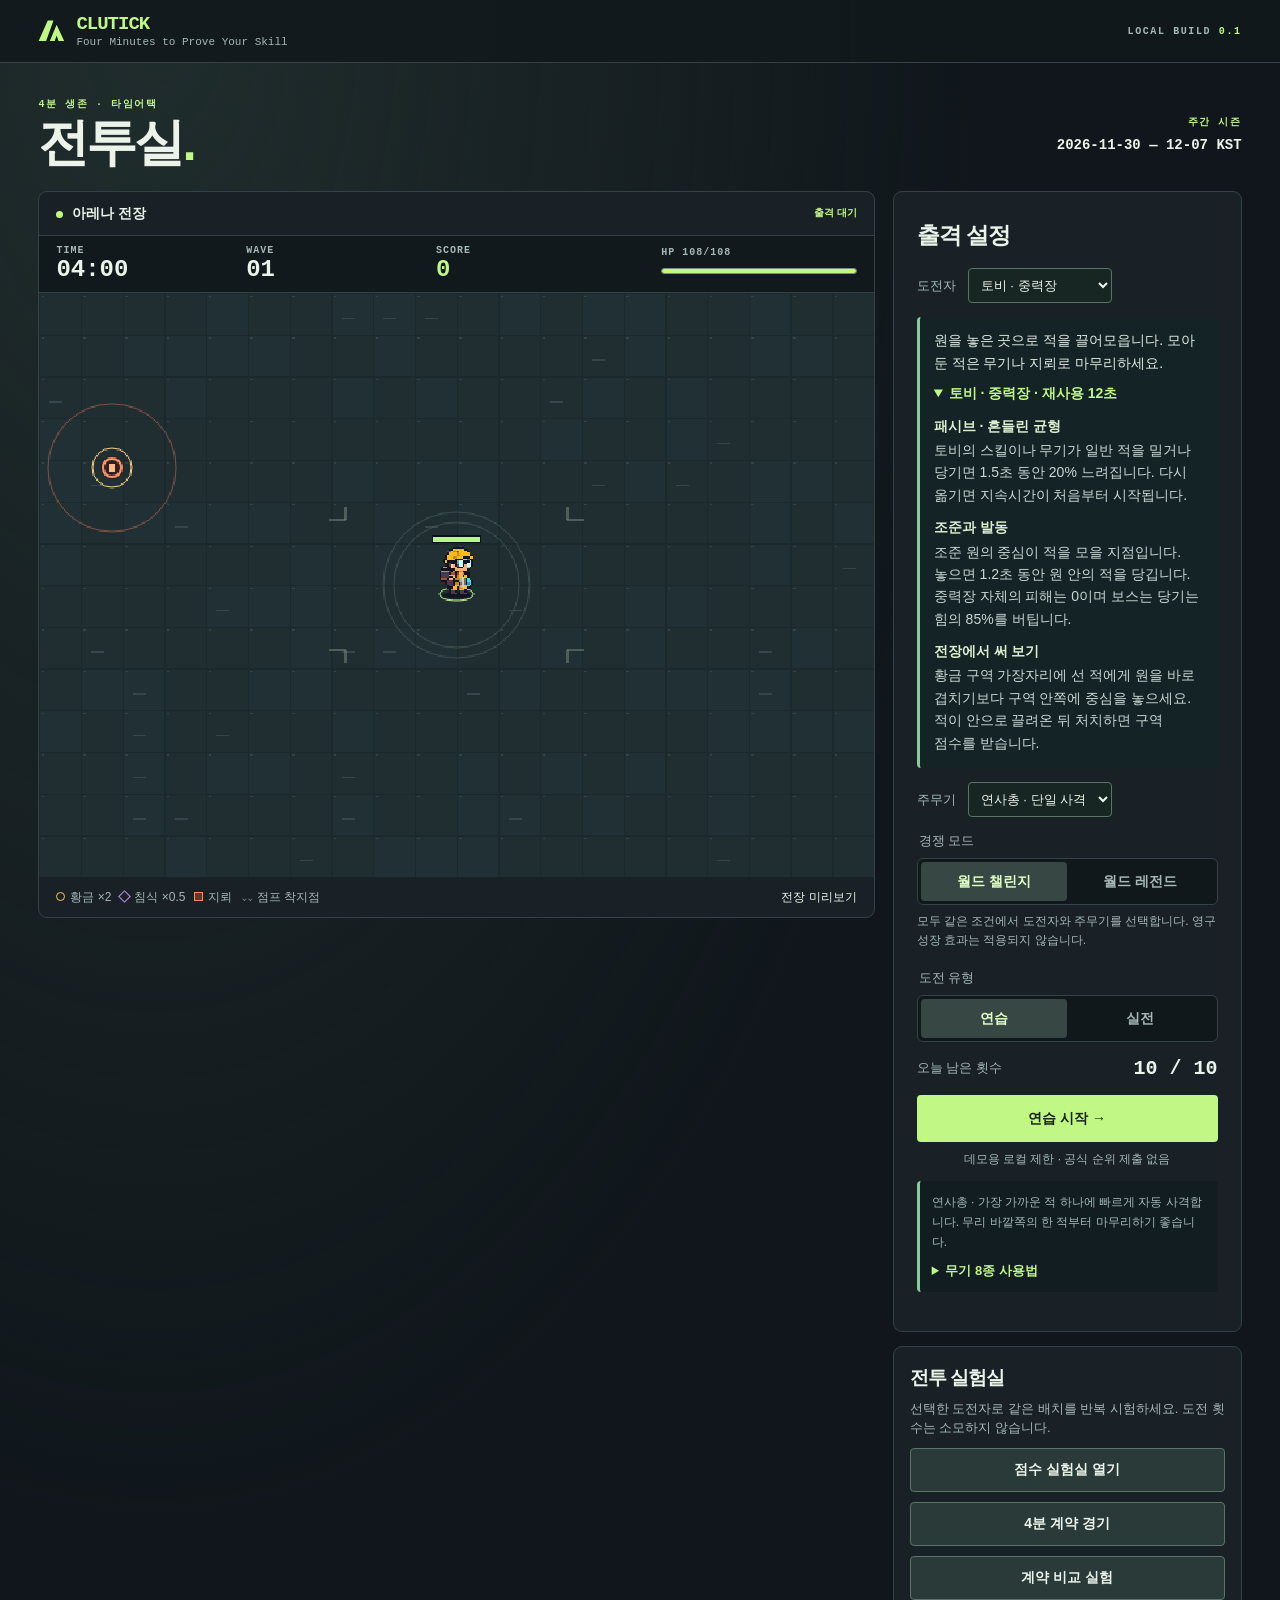
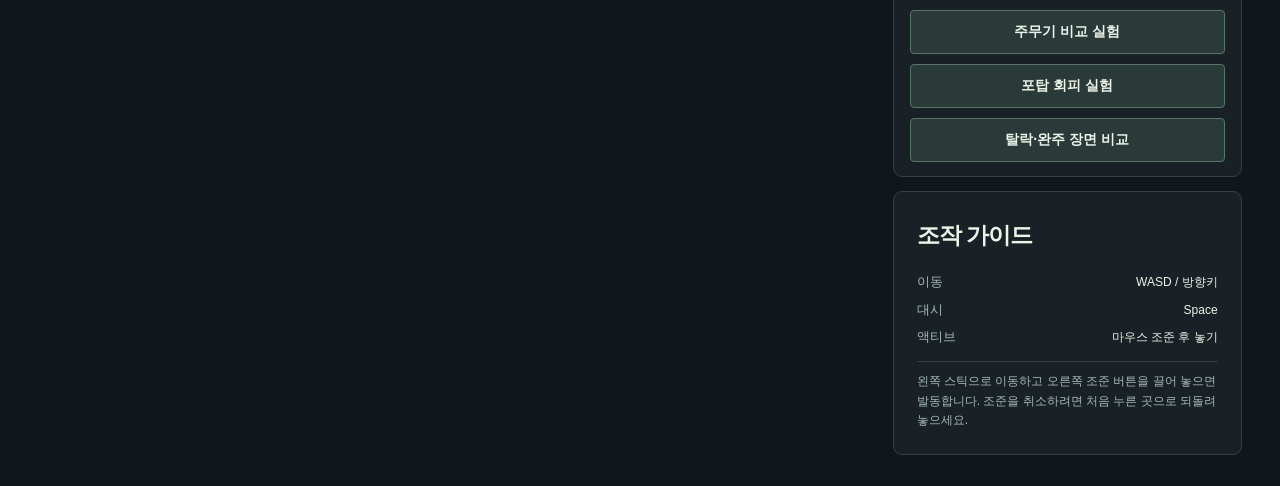
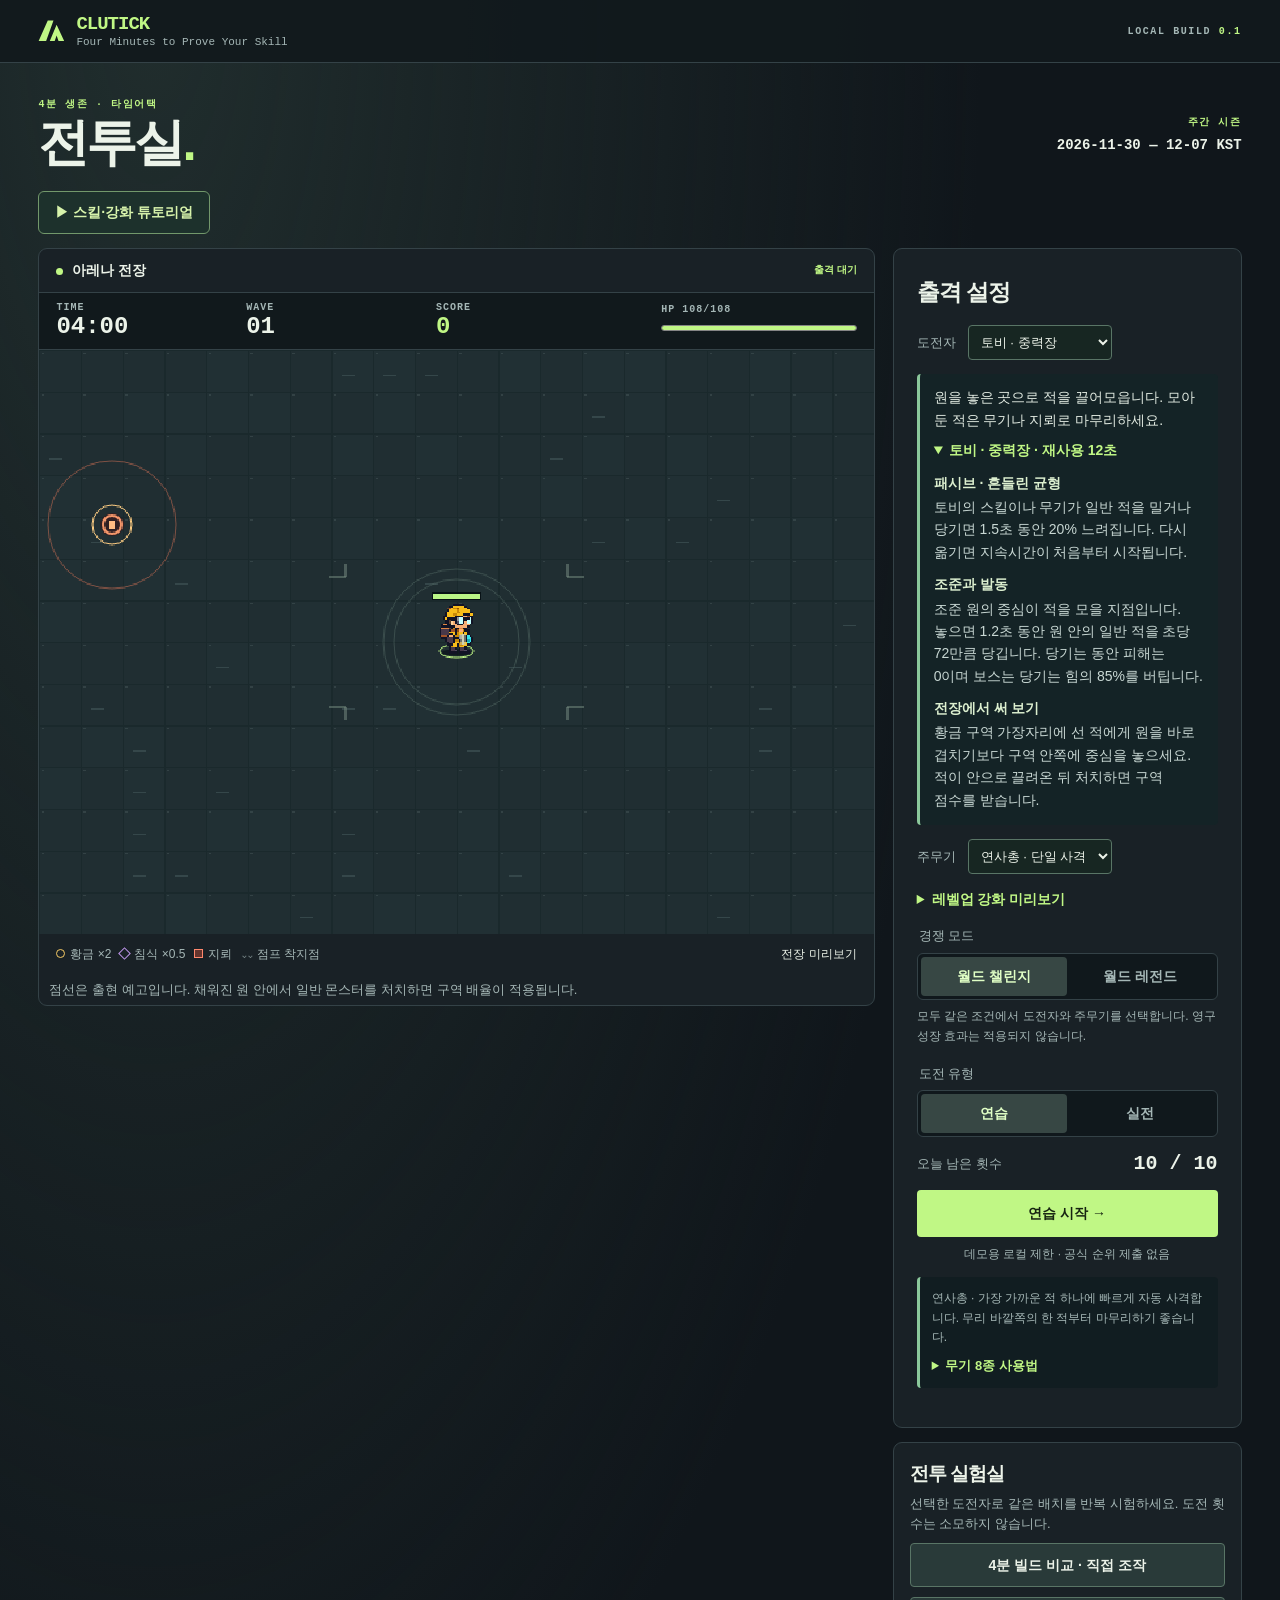
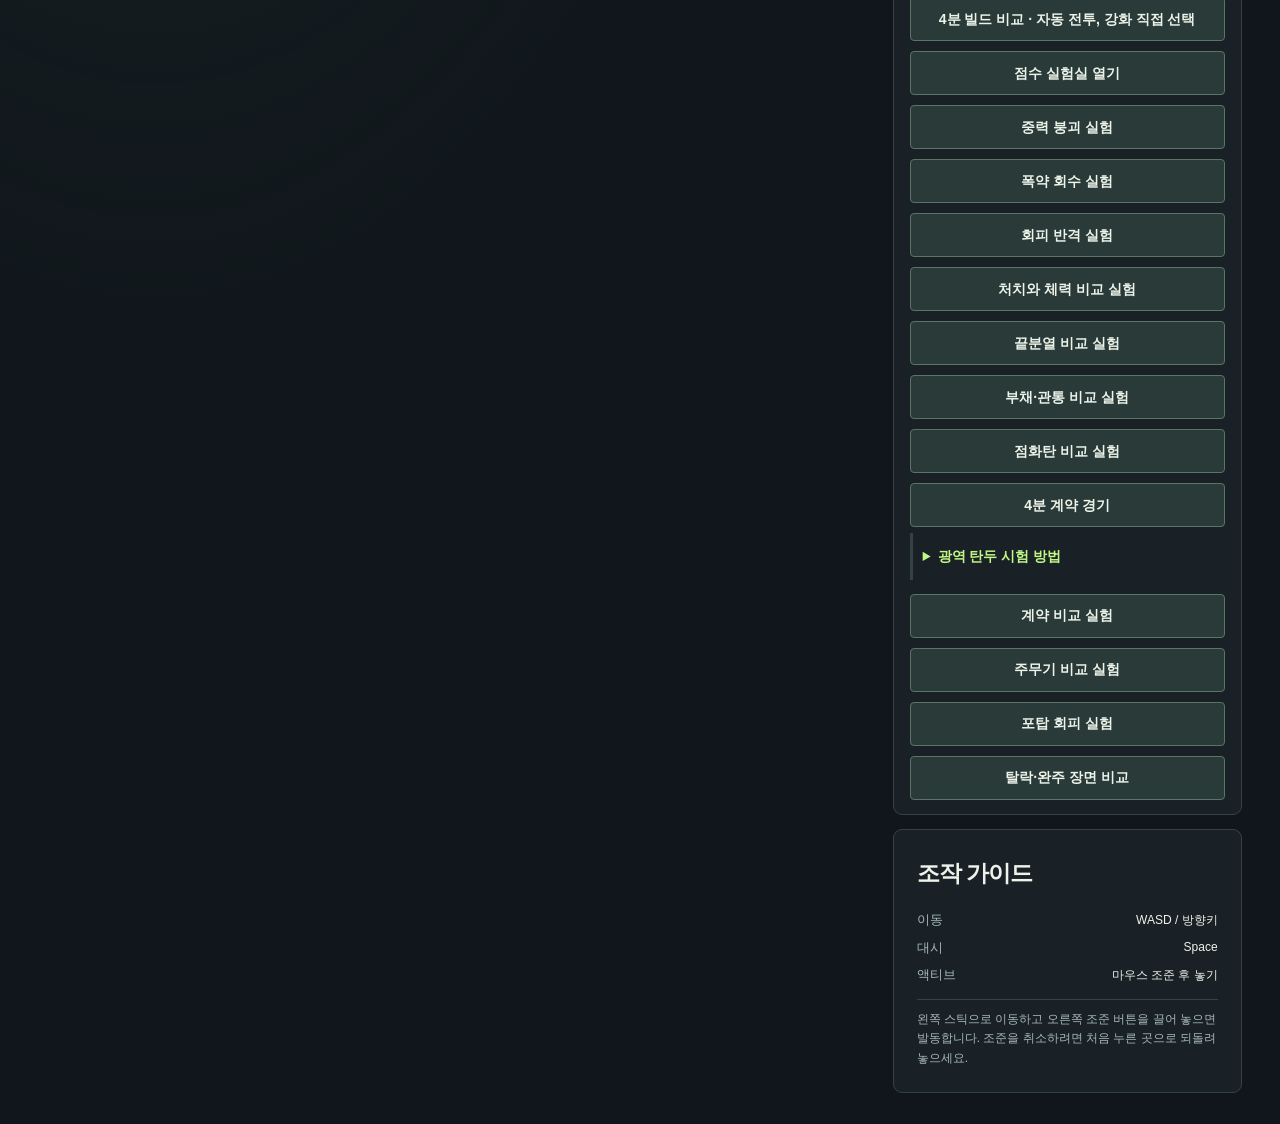
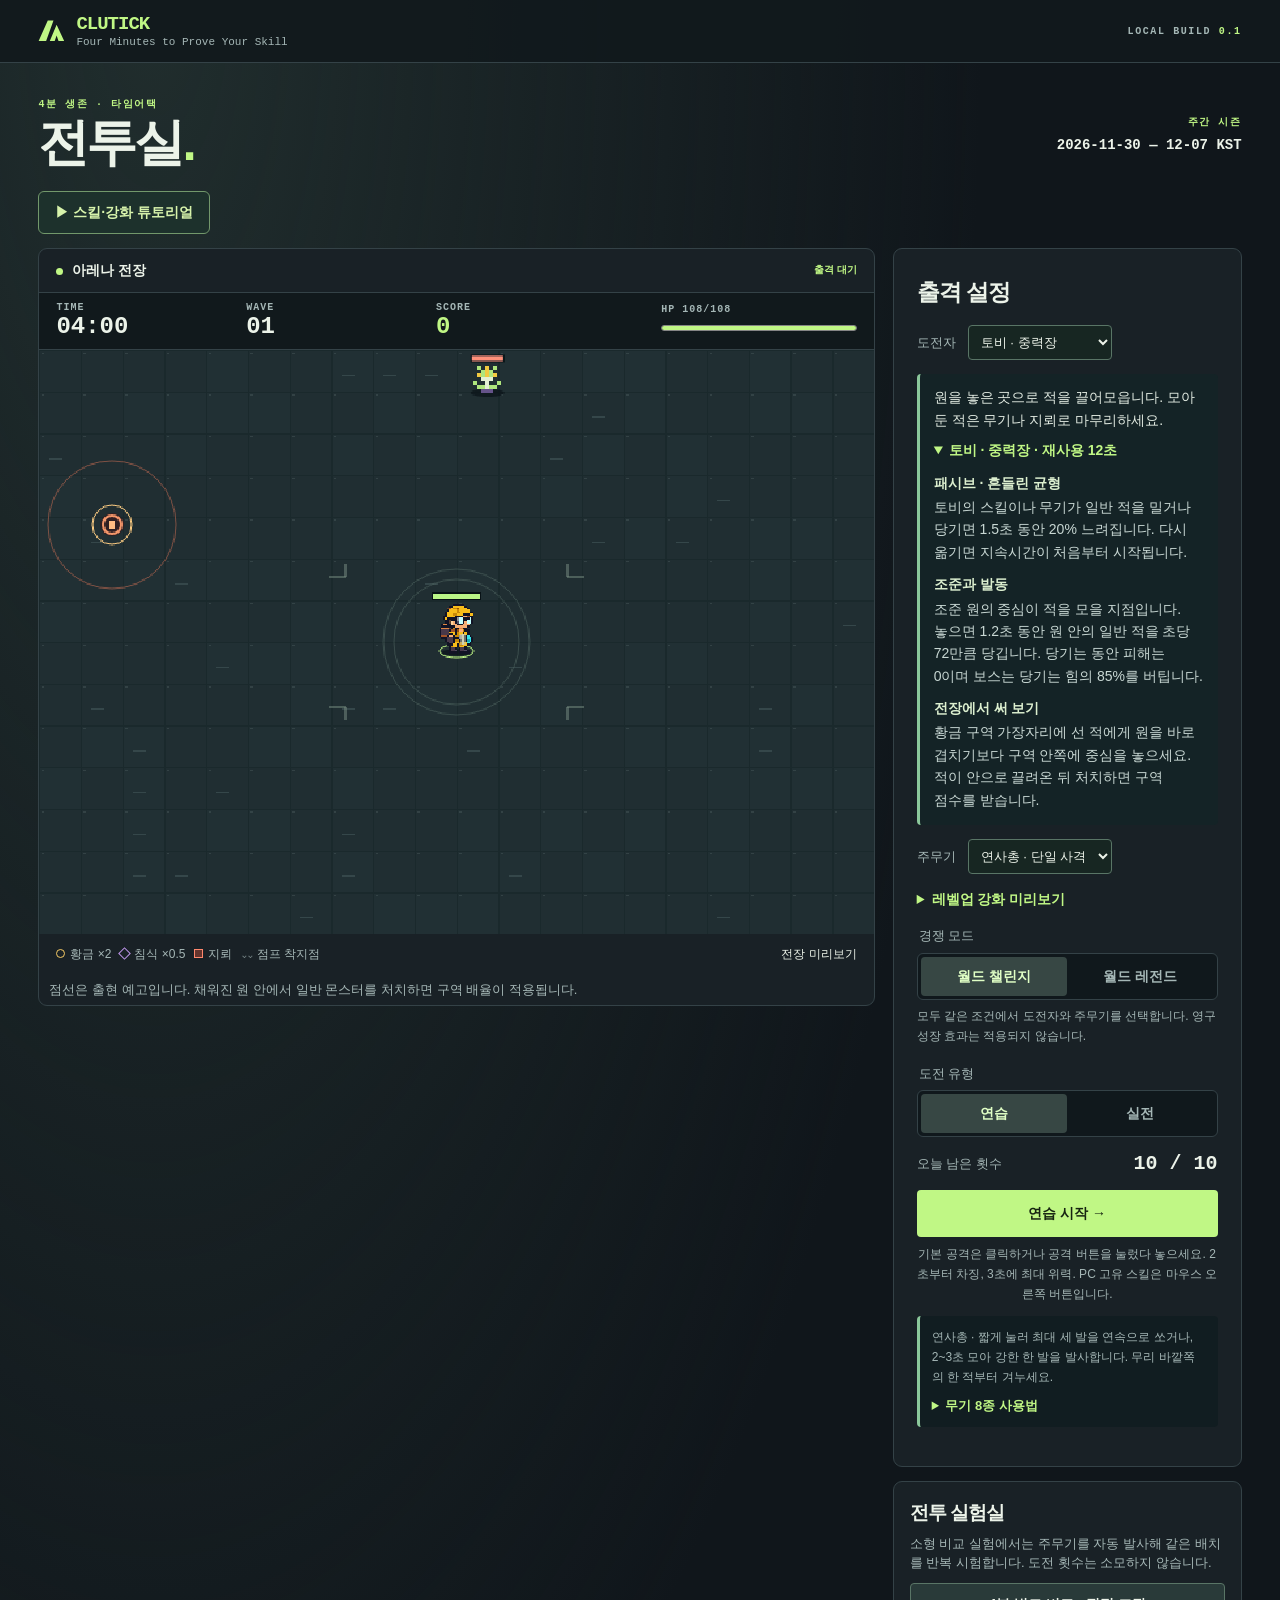
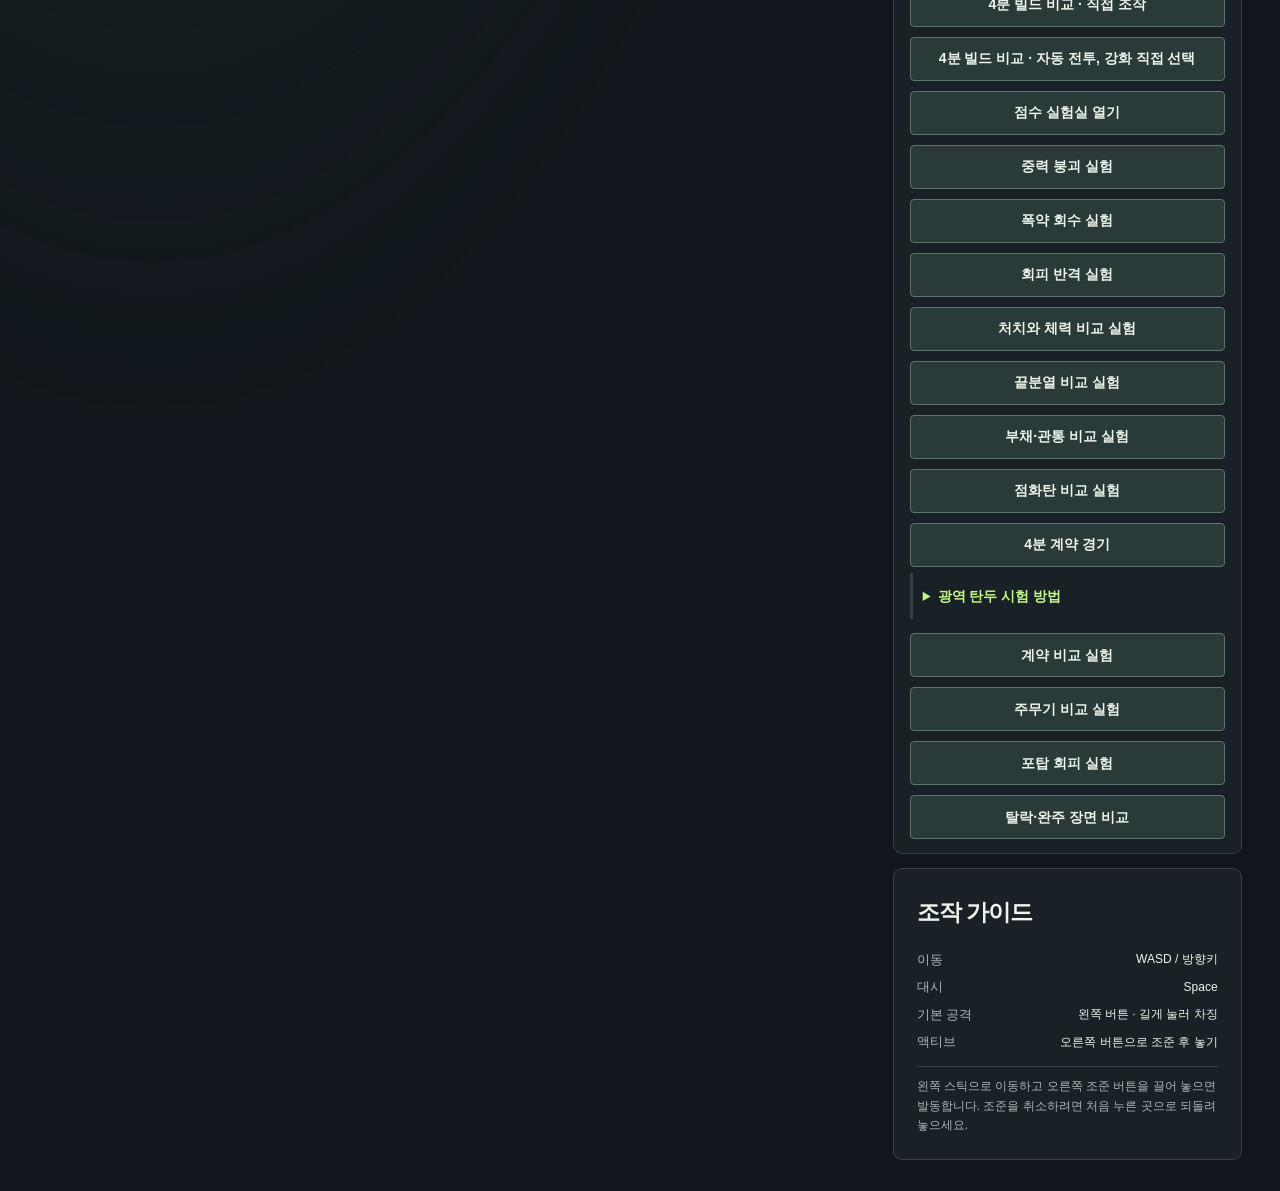
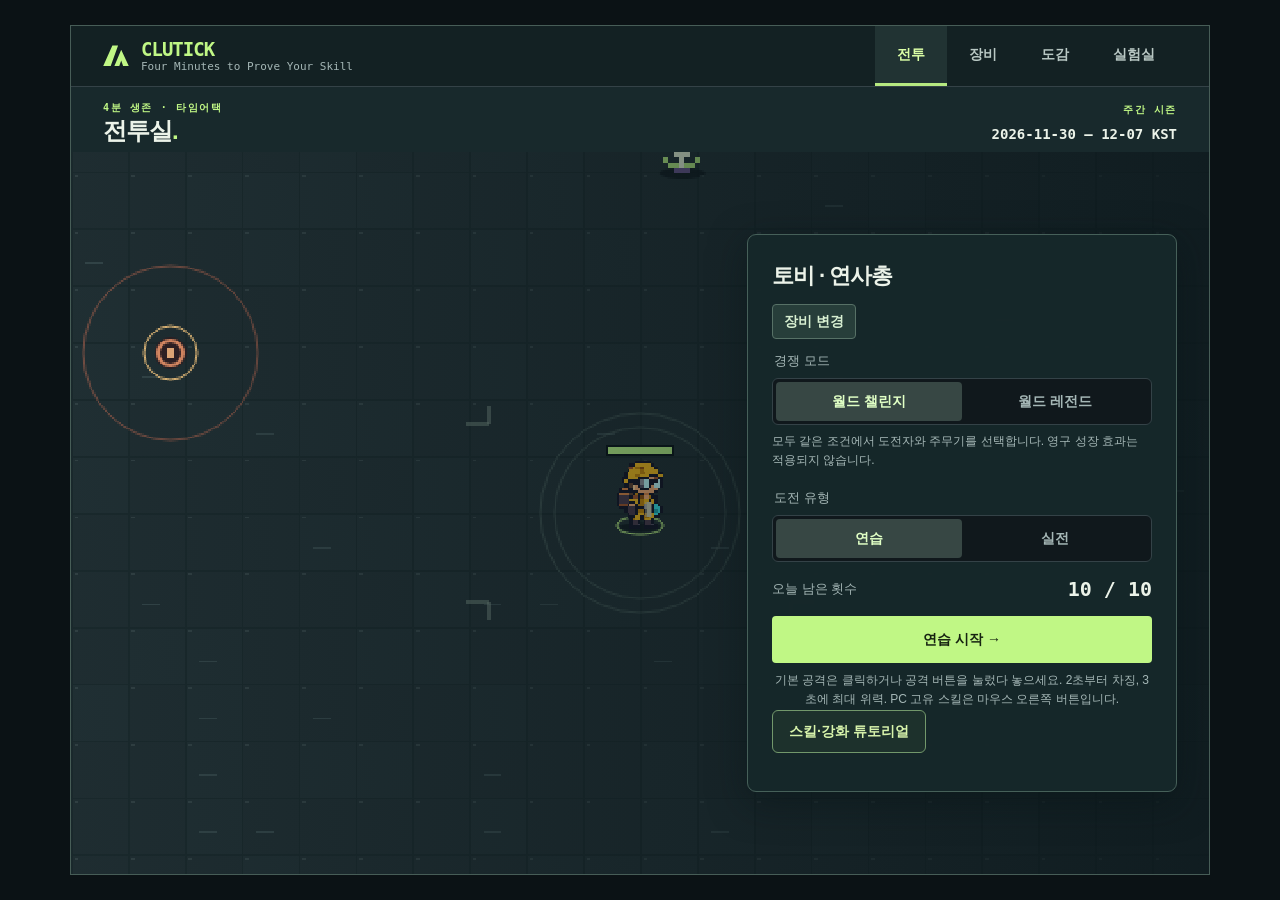
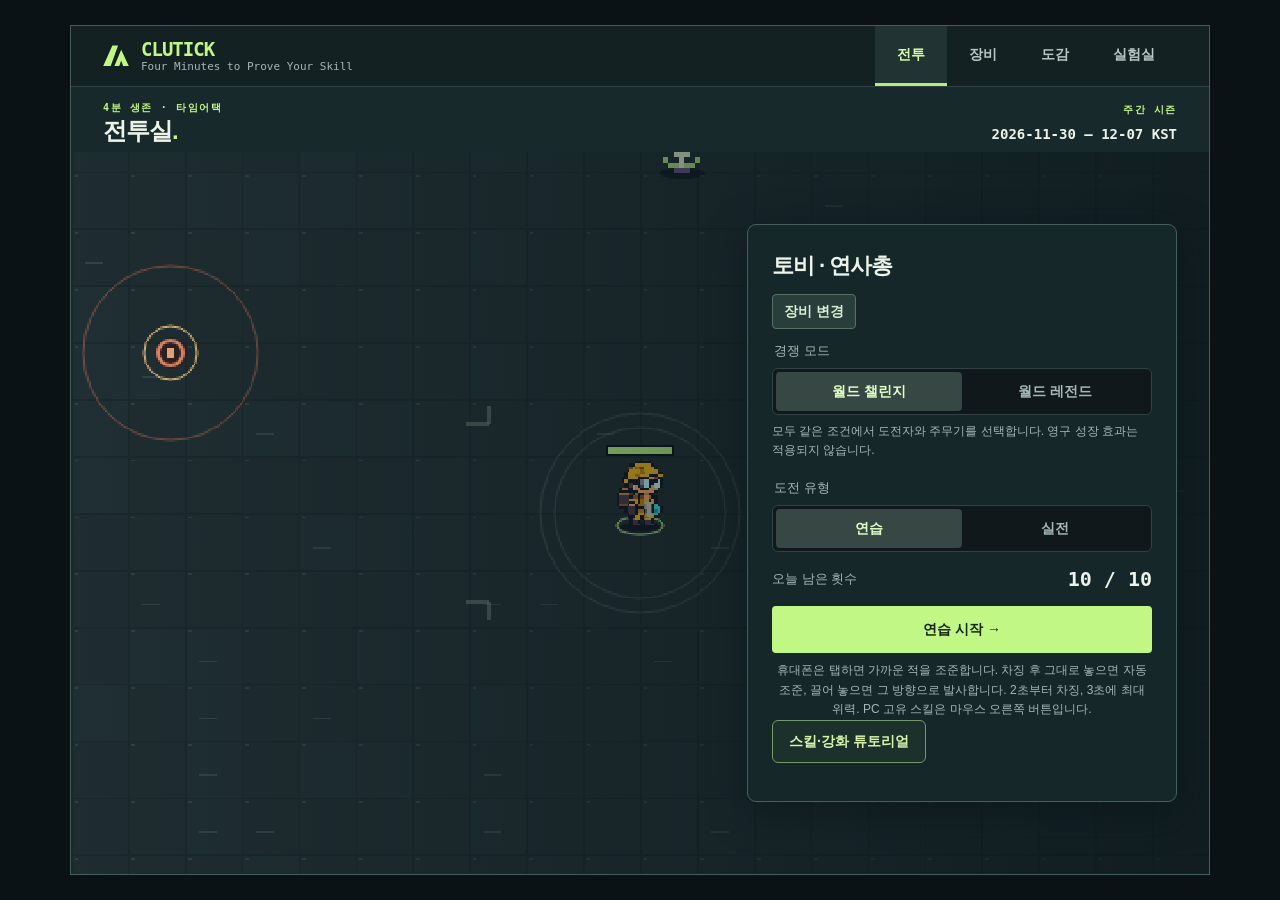
